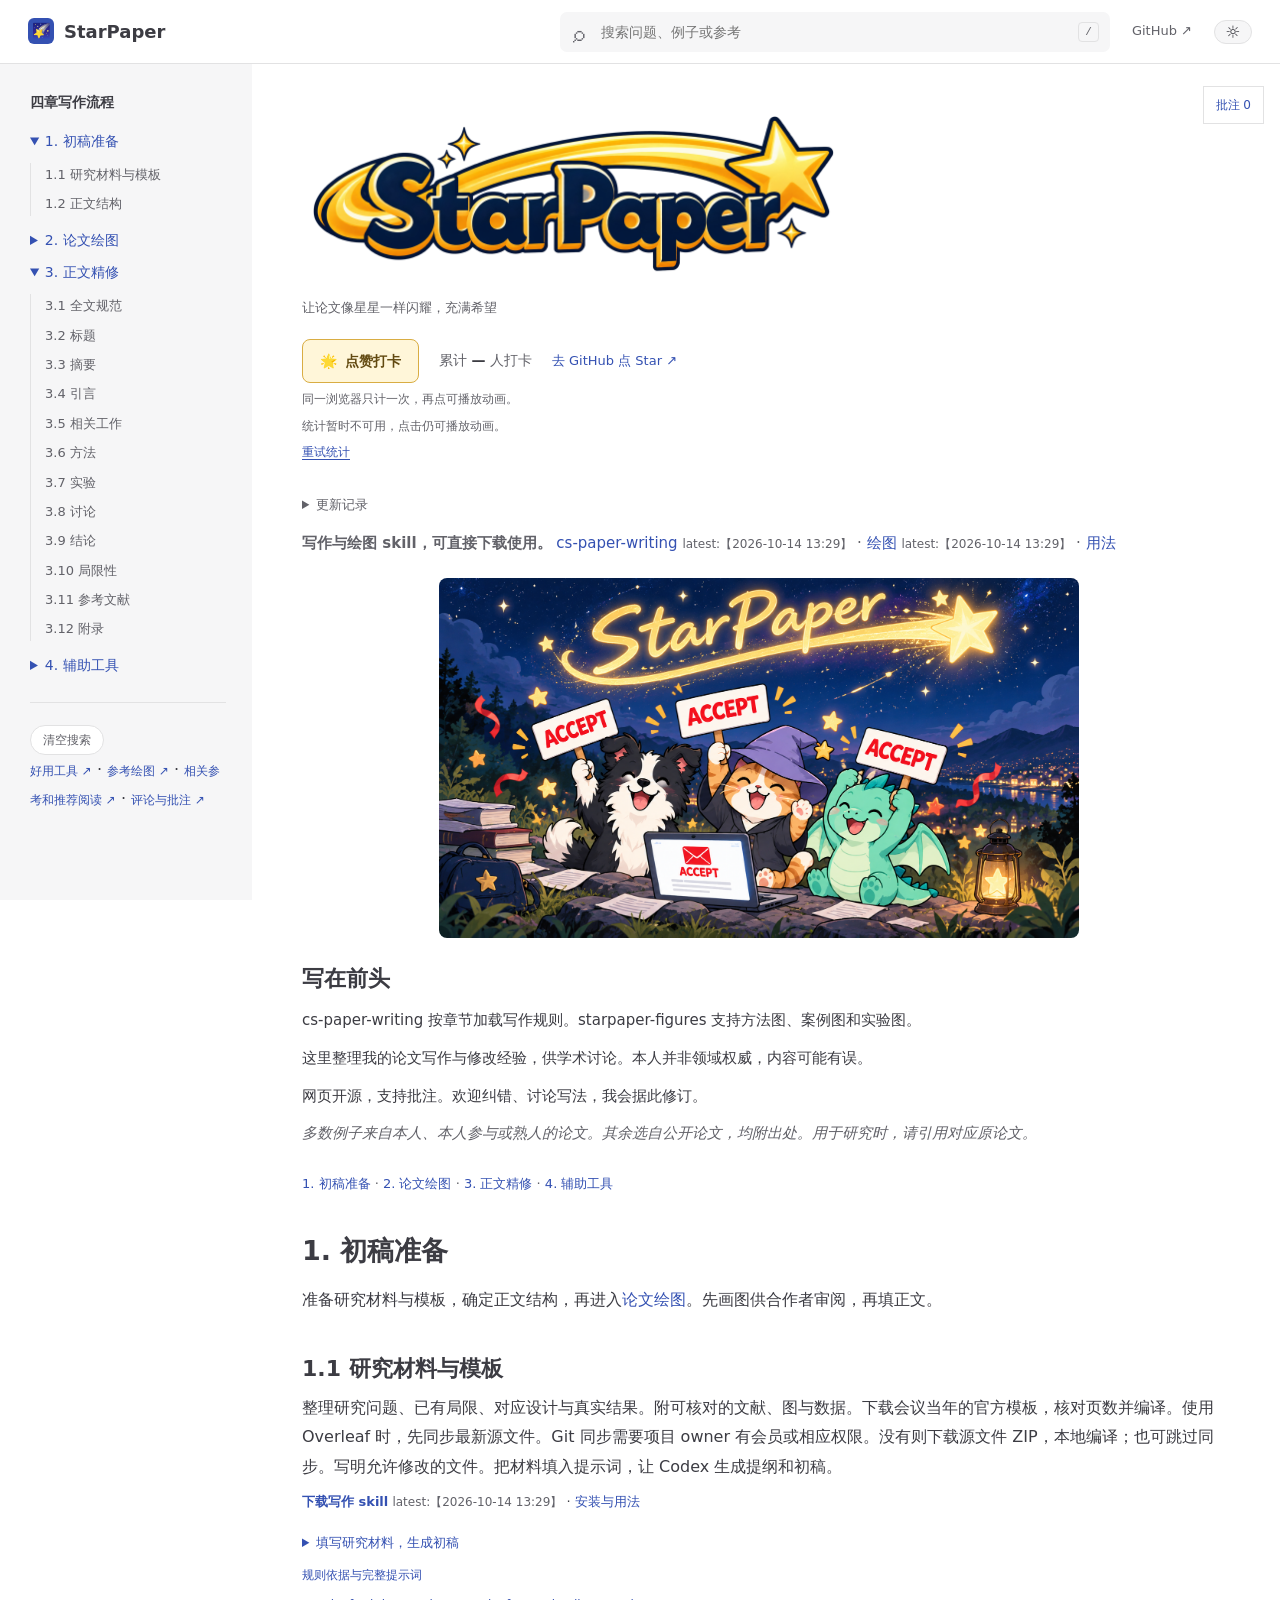
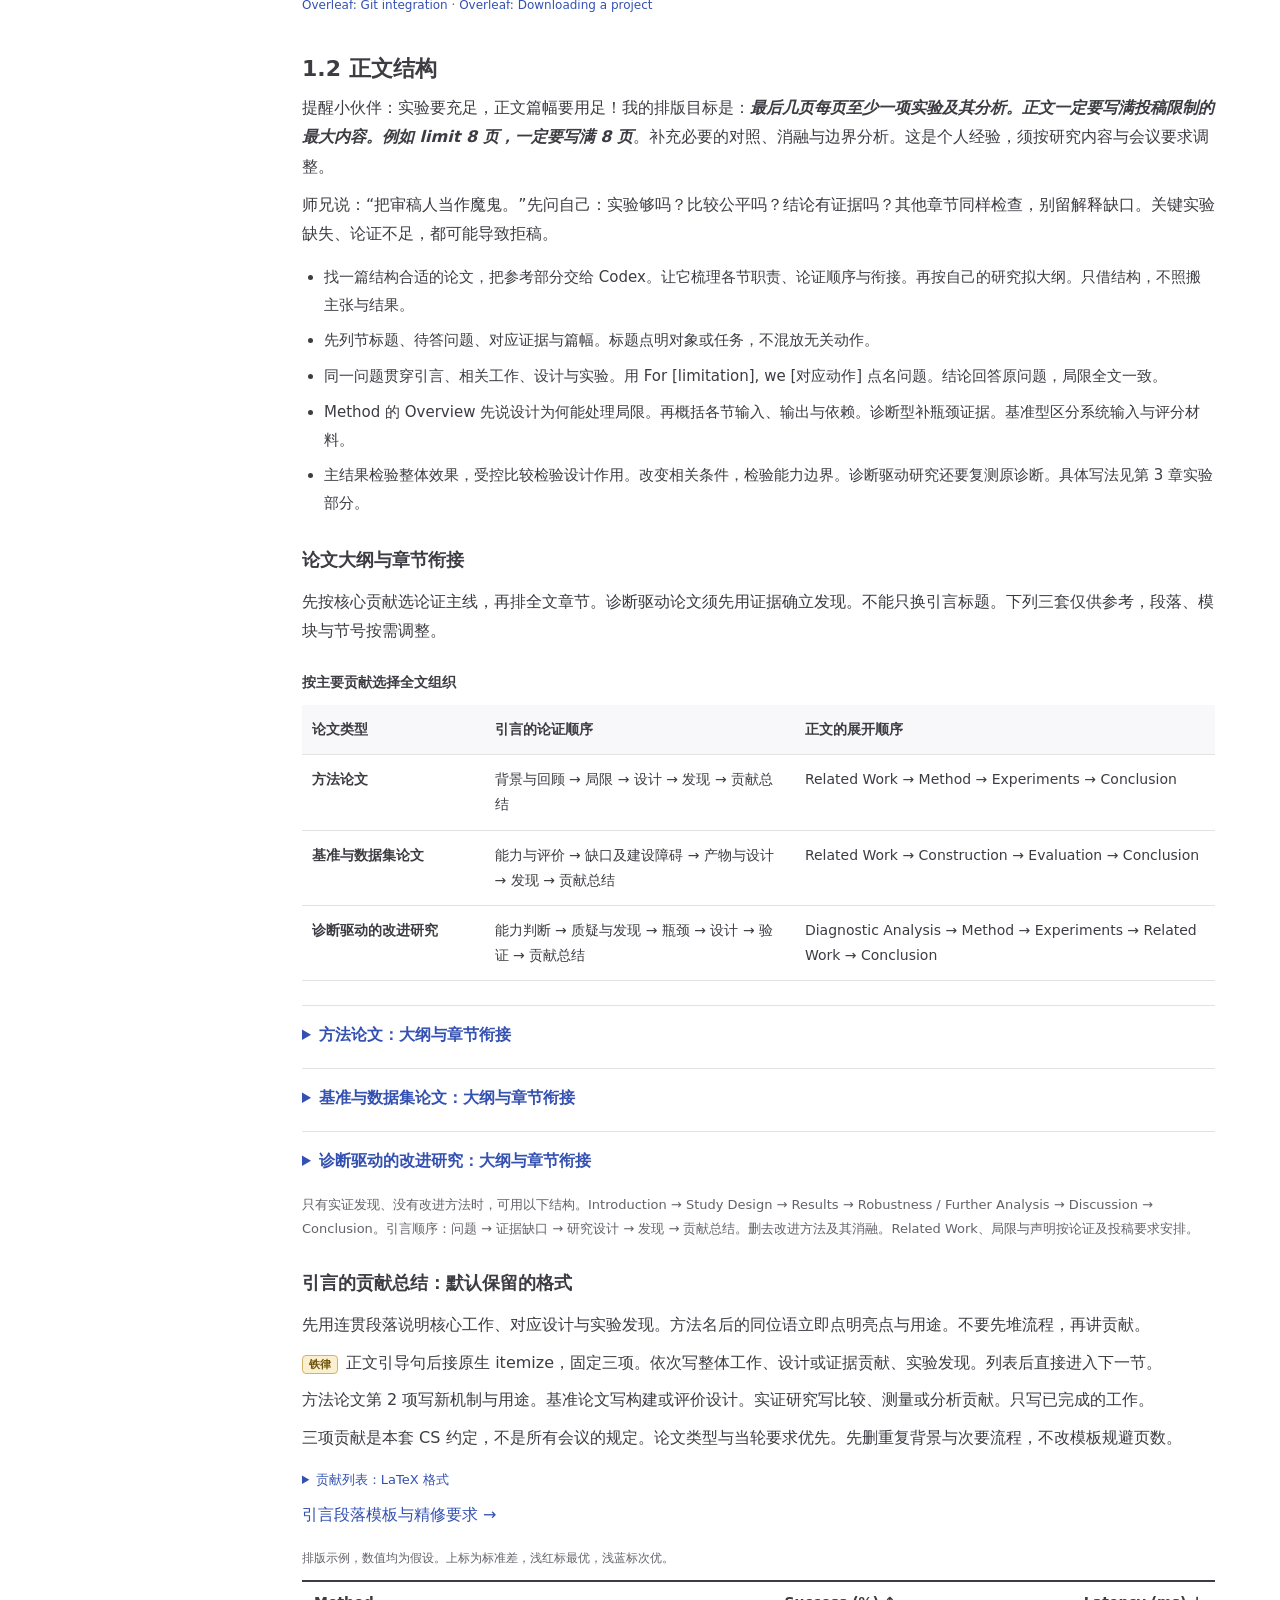
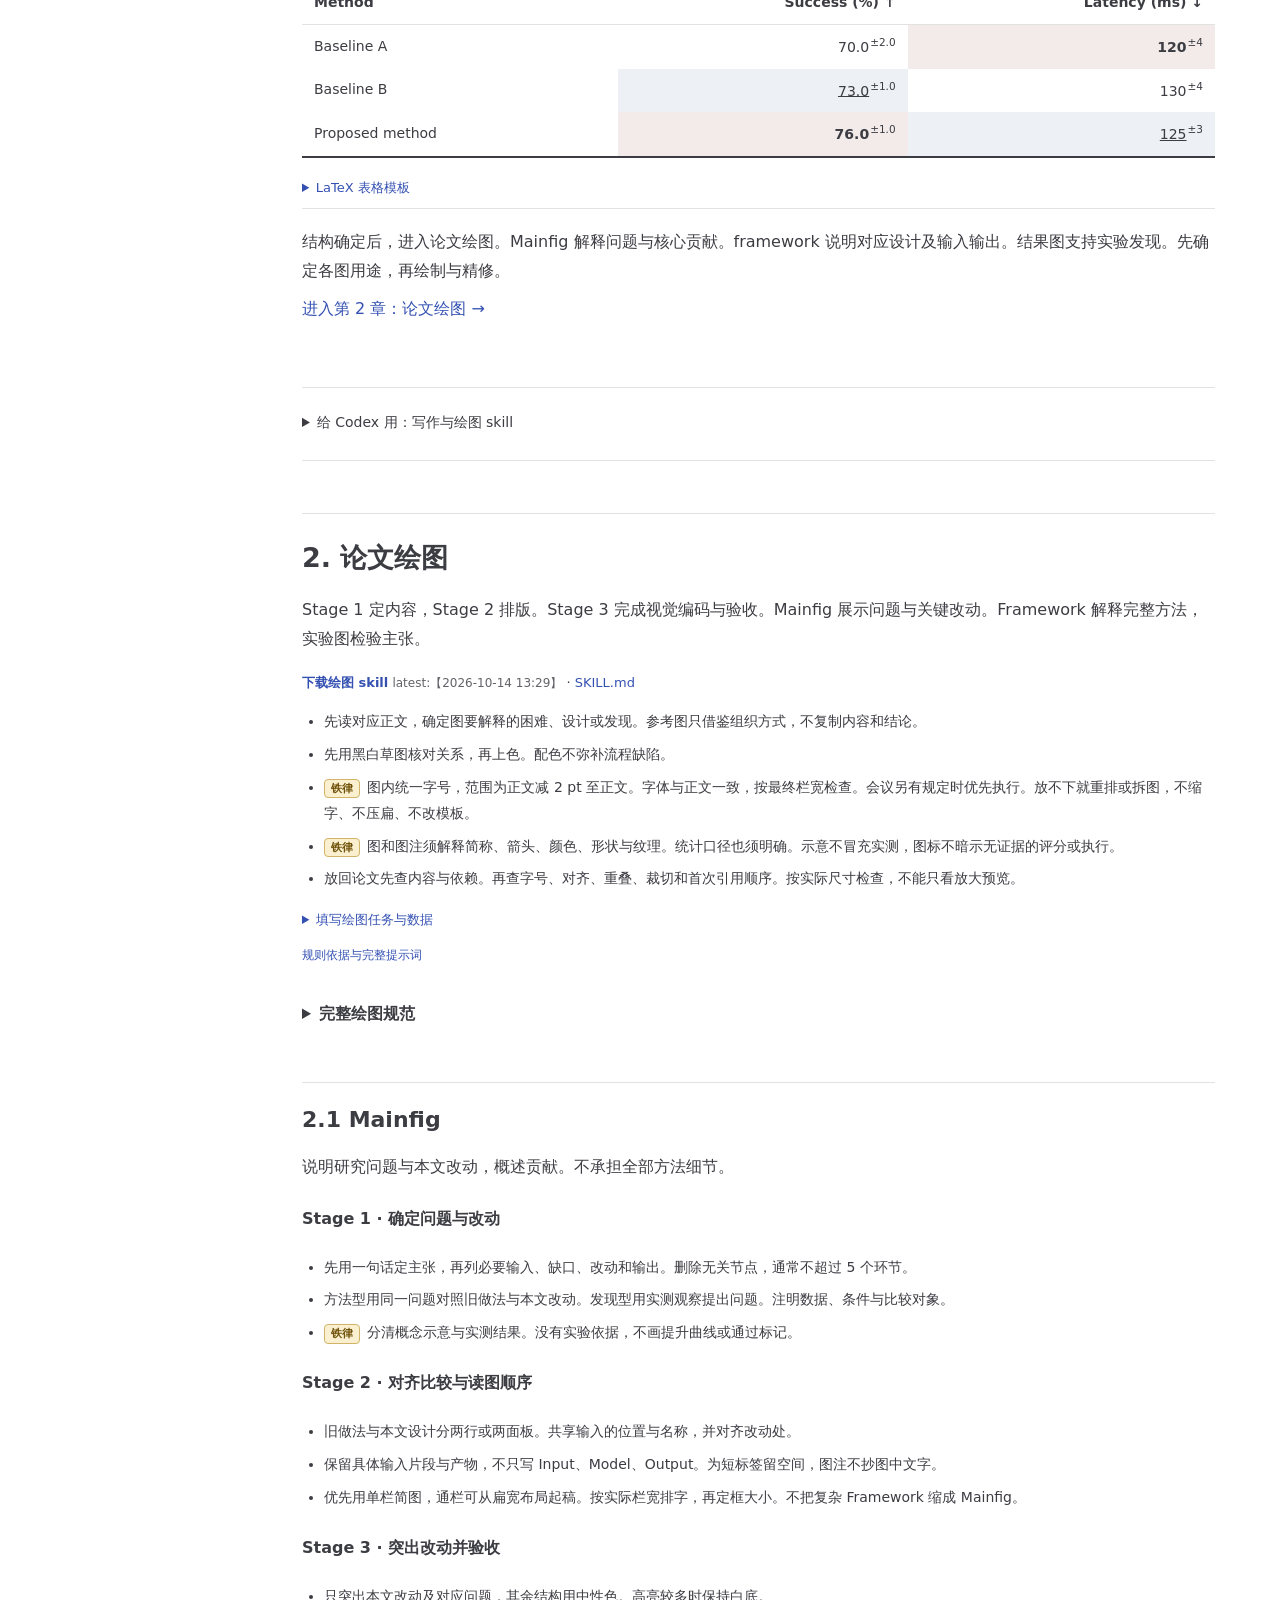
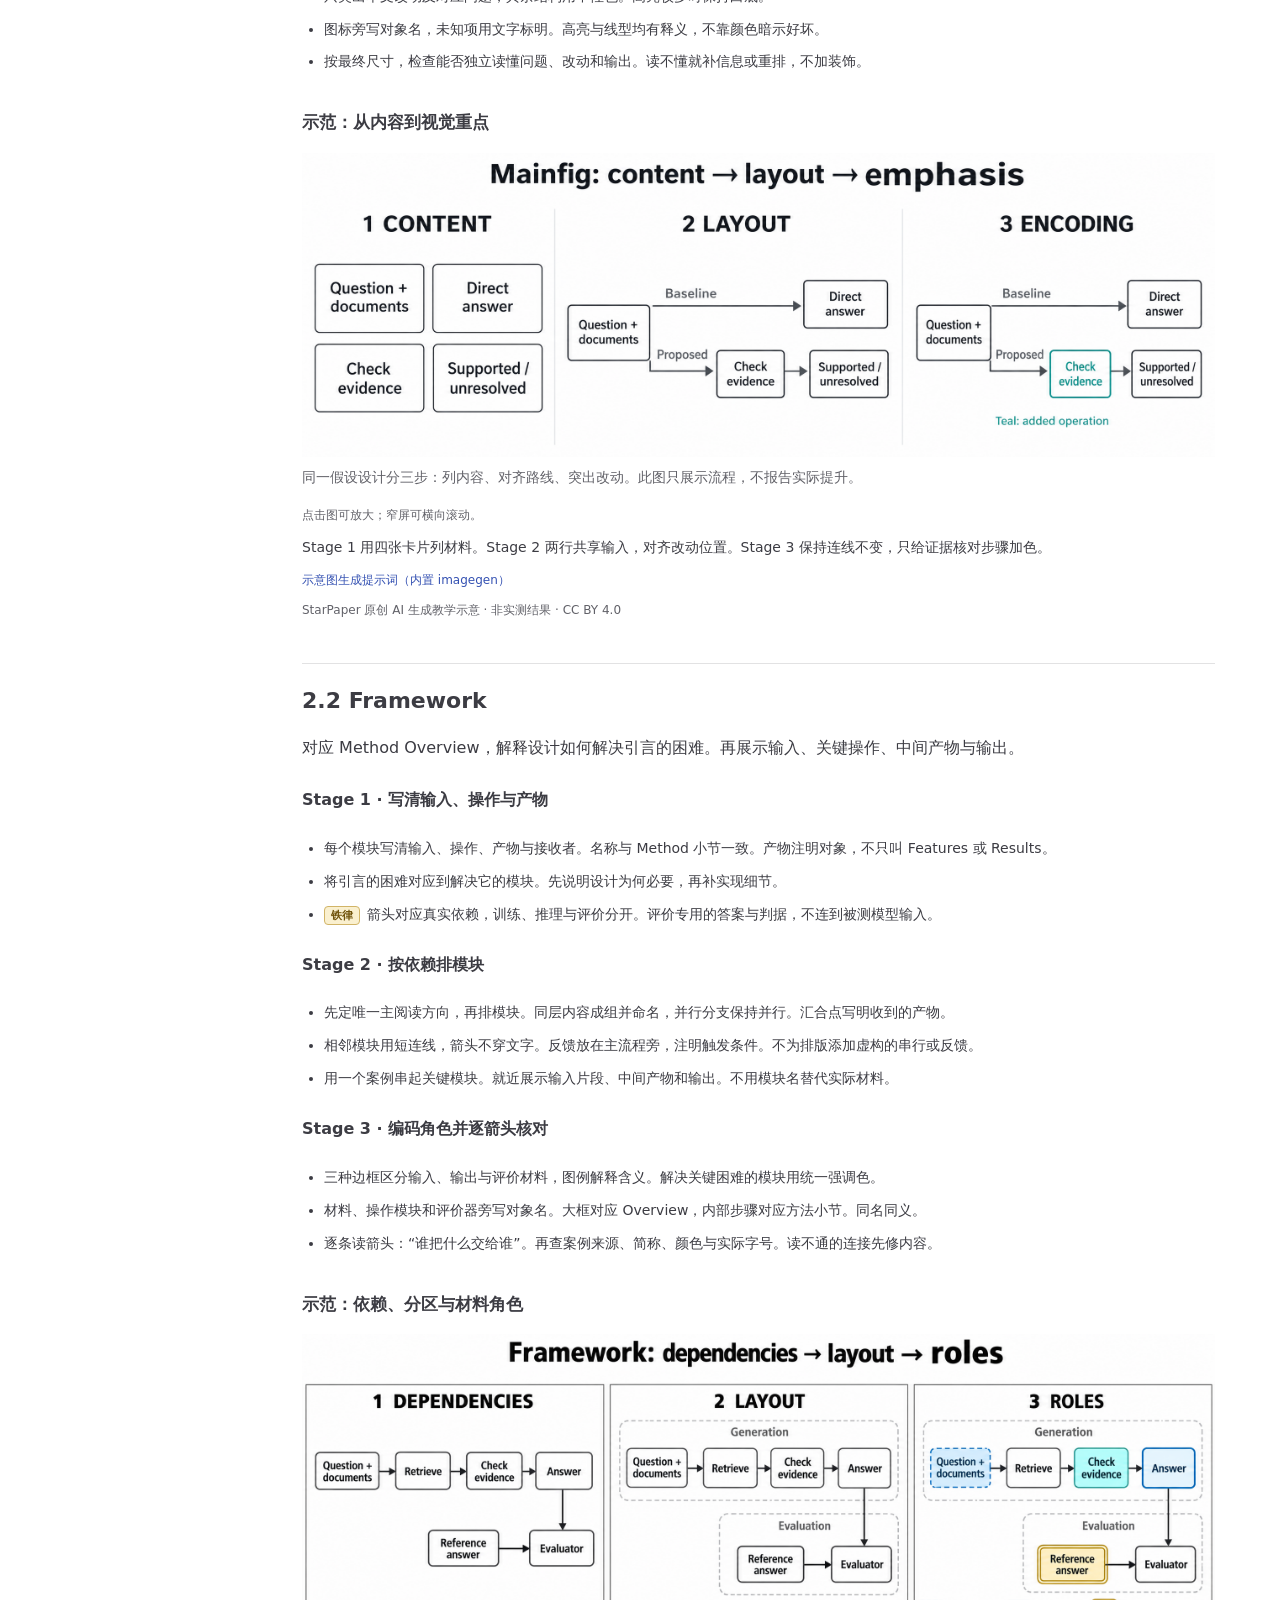
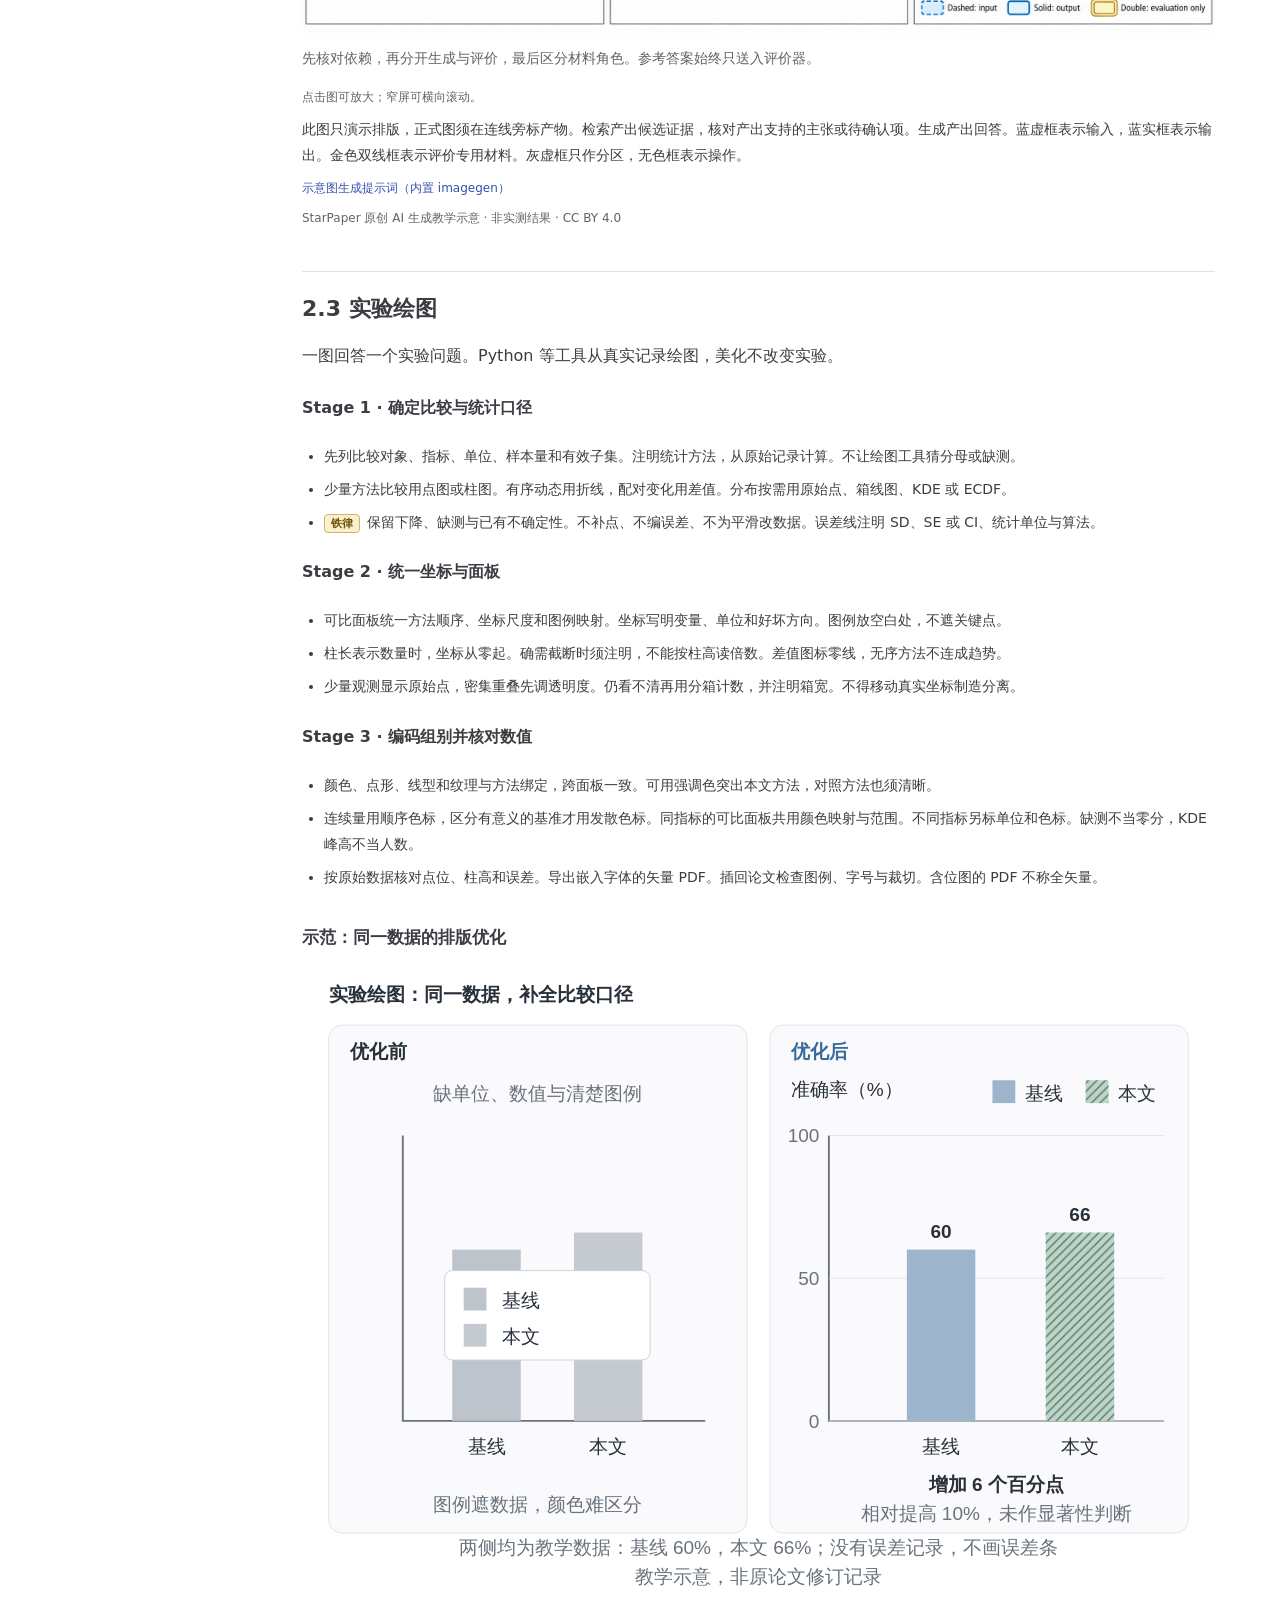
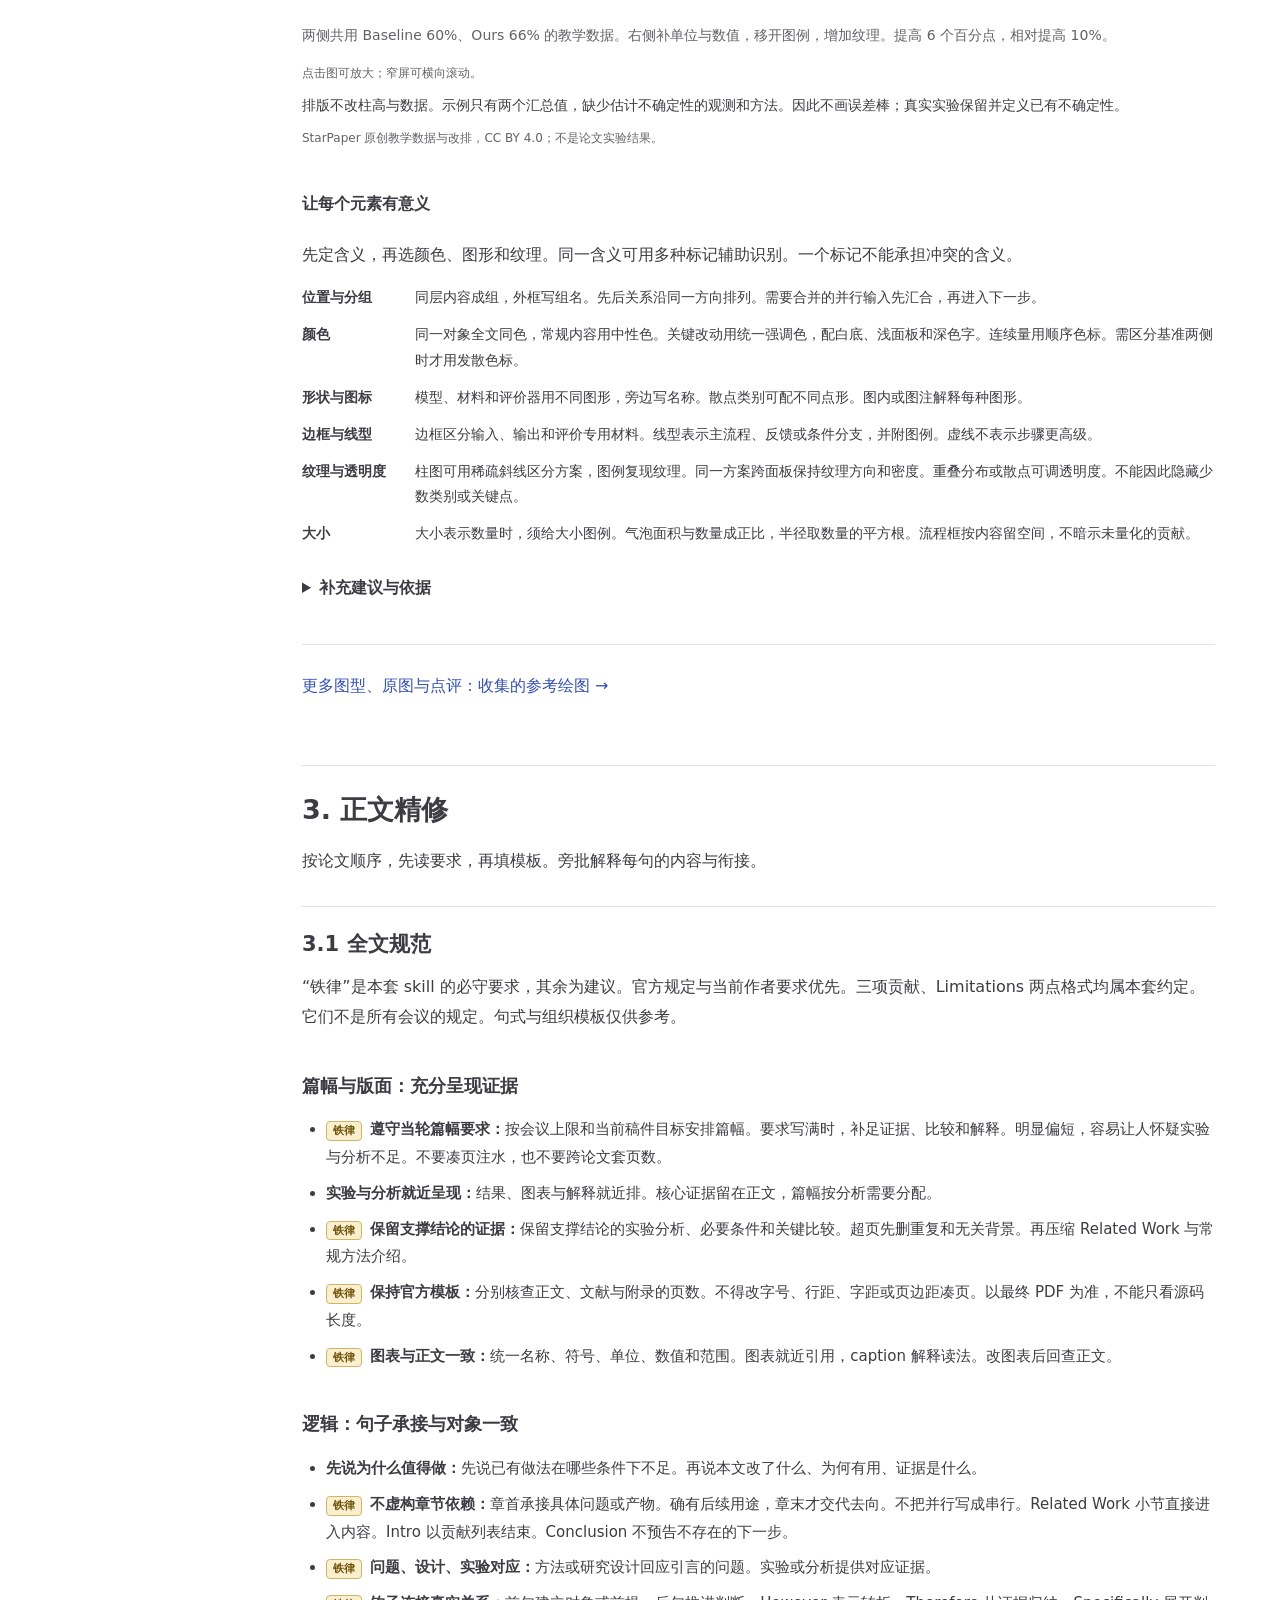
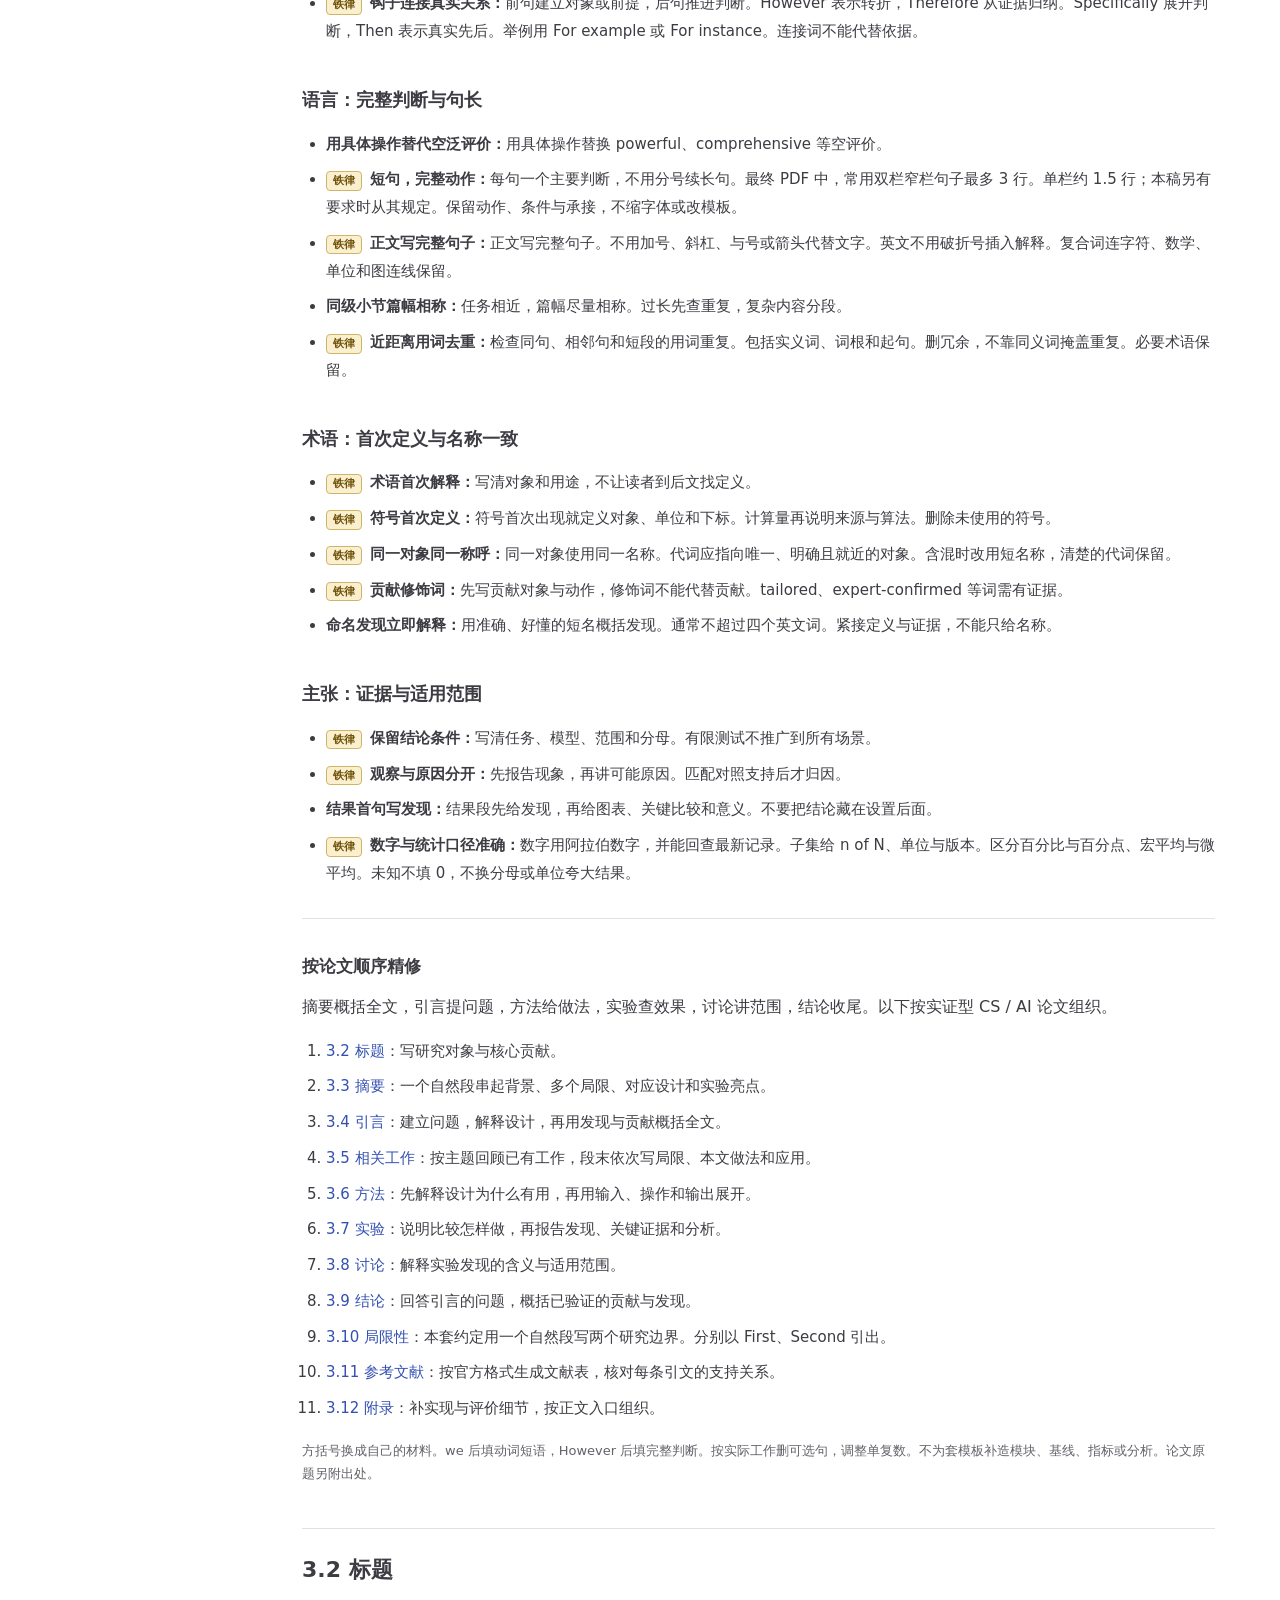
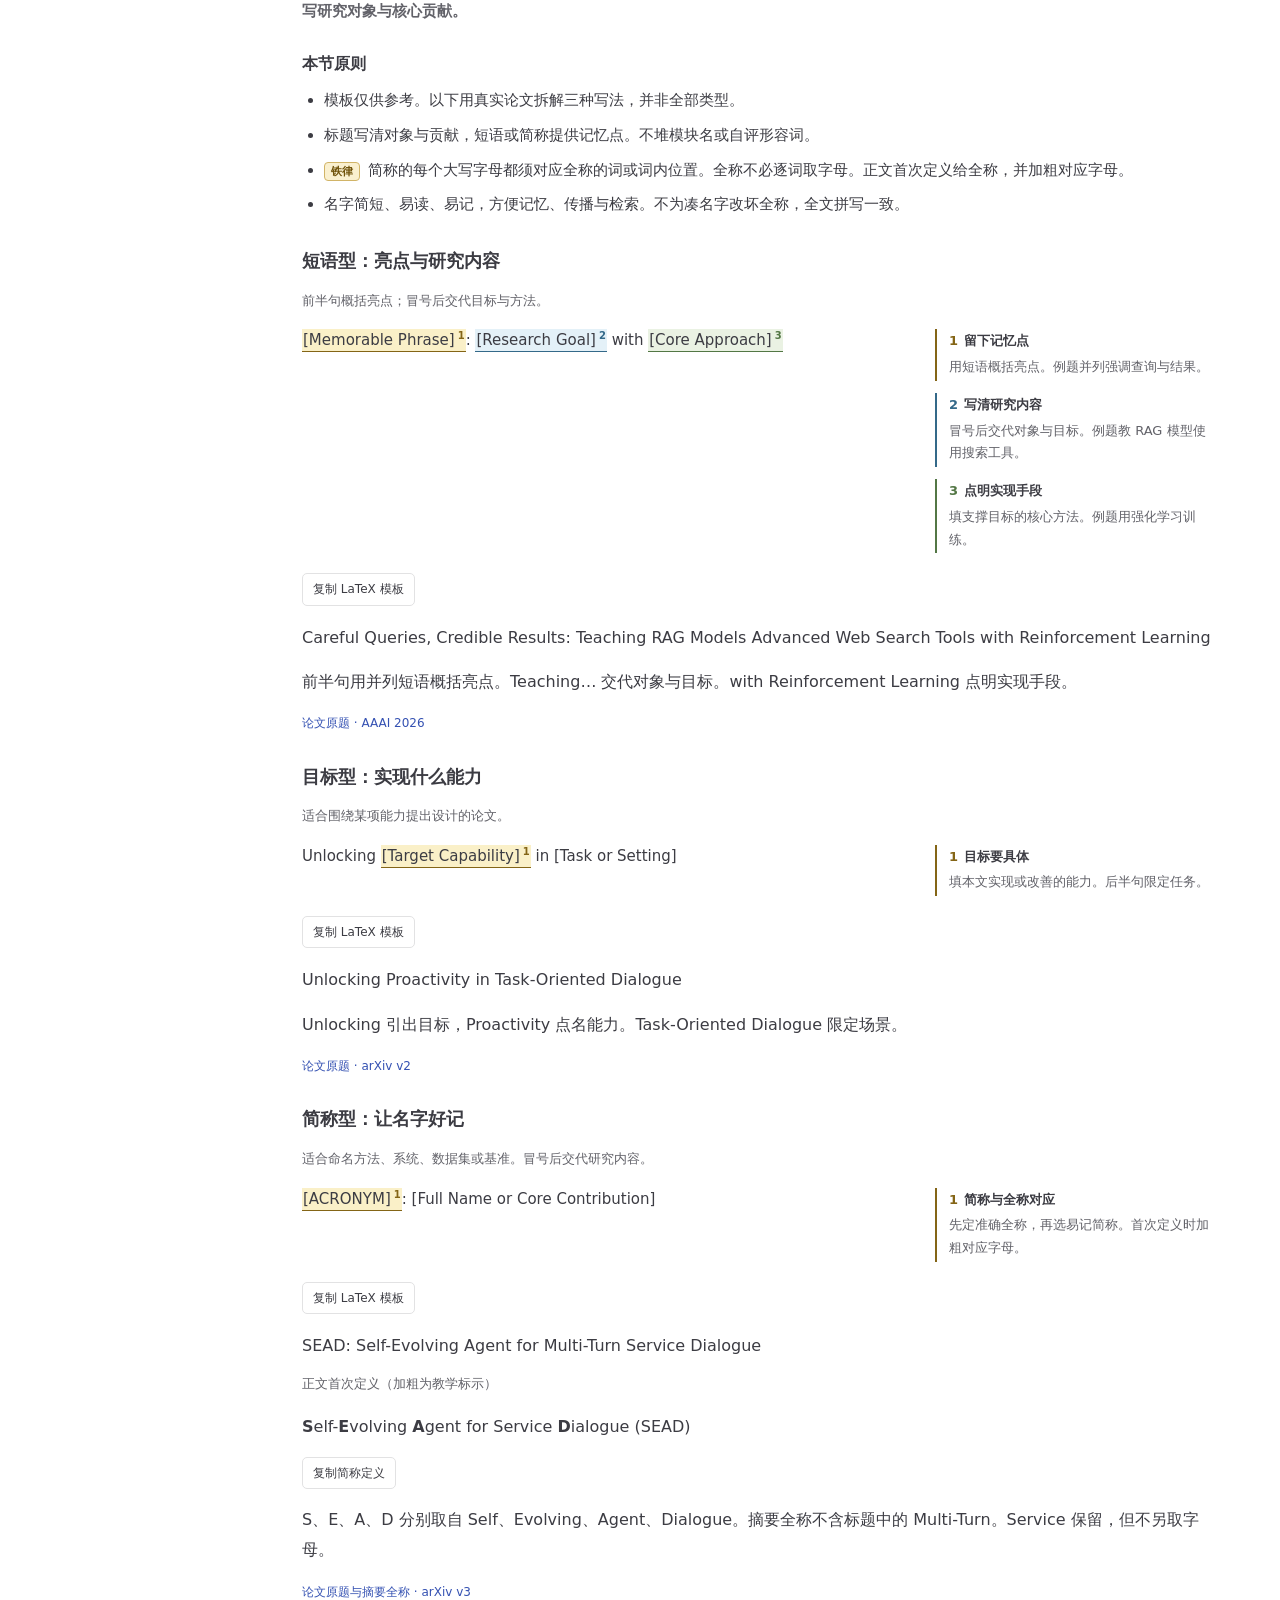
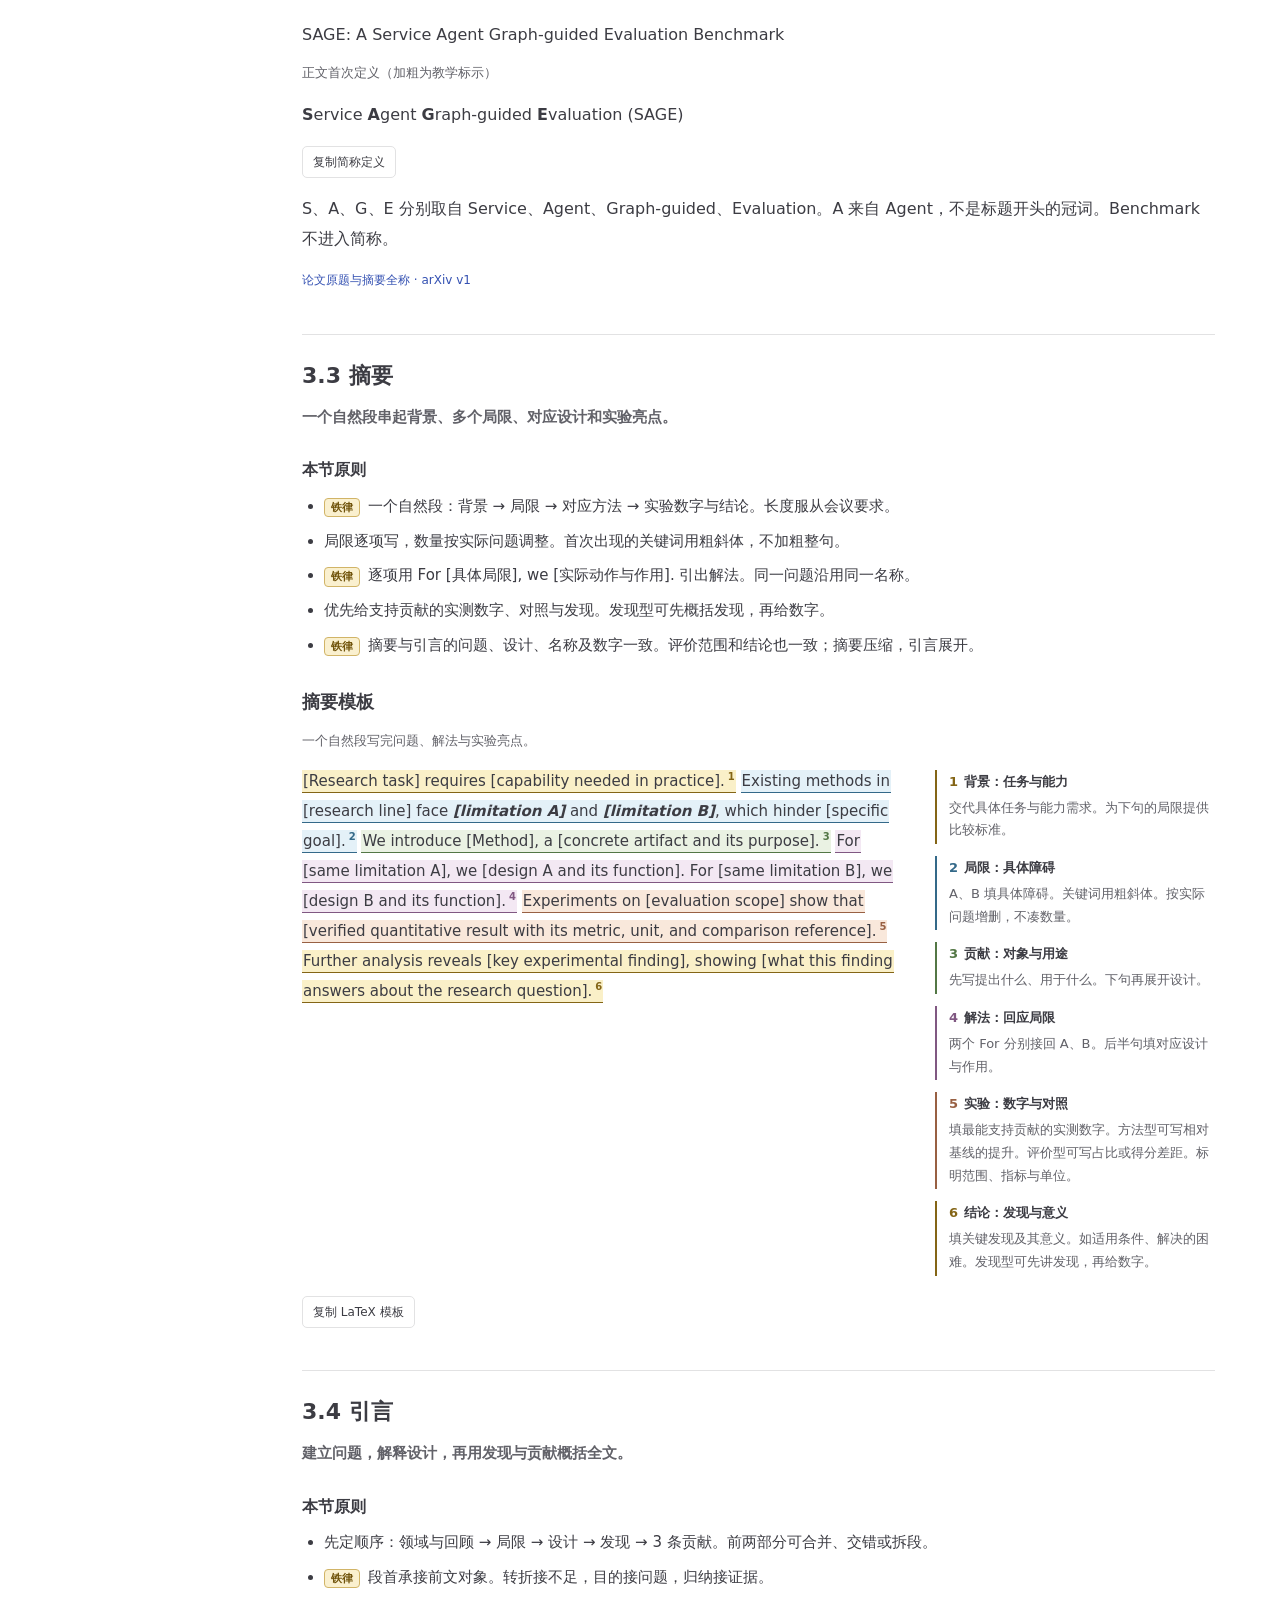
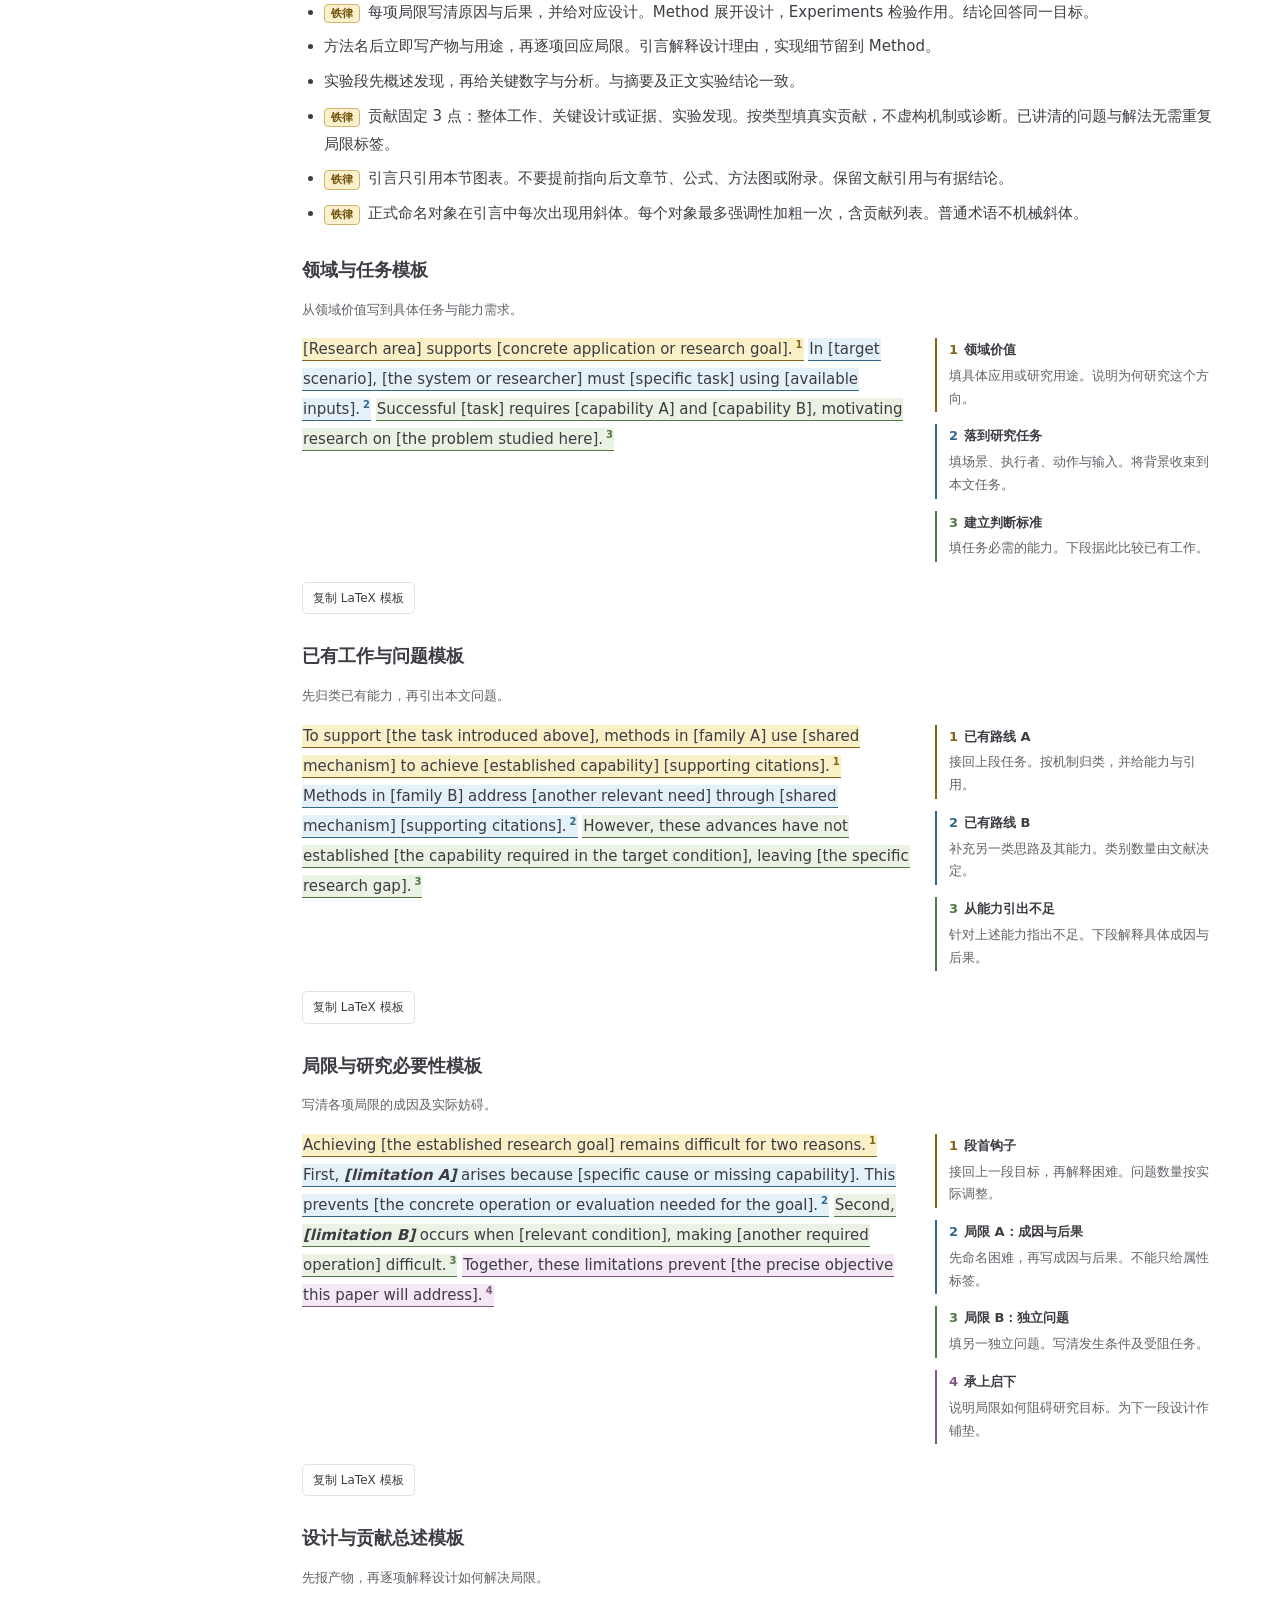
==== index.html @ d0df7499 "Shorten guide prose and synchronize public skills" ====
<!doctype html><html lang="zh-CN"><head><meta charset="utf-8"><meta name="viewport" content="width=device-width,initial-scale=1"><title>StarPaper | 论文写作与学术绘图 Skills for Codex</title><meta name="description" content="StarPaper: CS paper writing and academic figure drawing skills for Codex. 提供 cs-paper-writing 写作 skill 和 starpaper-figures 绘图 skill，附章节模板、段落批注、mainfig、framework 与 LaTeX 图表规范。"><meta name="robots" content="index,follow"><link rel="canonical" href="https://da1yuqin.github.io/StarPaper/"><meta property="og:type" content="website"><meta property="og:title" content="StarPaper | 论文写作与学术绘图 Skills for Codex"><meta property="og:description" content="StarPaper: CS paper writing and academic figure drawing skills for Codex. 提供 cs-paper-writing 写作 skill 和 starpaper-figures 绘图 skill，附章节模板、段落批注、mainfig、framework 与 LaTeX 图表规范。"><meta property="og:url" content="https://da1yuqin.github.io/StarPaper/"><meta property="og:image" content="https://da1yuqin.github.io/StarPaper/assets/starpaper-night-accept.png"><meta name="twitter:card" content="summary_large_image"><meta name="theme-color" content="#3451b2"><link rel="icon" type="image/svg+xml" href="assets/favicon.svg?v=starpaper"><link rel="stylesheet" href="assets/style.css?v=refine-templates-20261013"><script src="assets/app.js?v=refine-templates-20261013" defer></script><script src="assets/comments.js?v=annotation-align-20261013" defer></script></head><body><a class="skip" href="#main">跳到正文</a>
<header class="topbar"><button id="mobile-toggle" class="mobile-toggle js-only" aria-controls="sidebar" aria-expanded="false" aria-label="目录">☰</button><a class="brand" href="./"><span class="logo" aria-hidden="true">🌠</span>StarPaper</a><div class="search js-only"><span aria-hidden="true">⌕</span><input id="search" type="search" aria-label="搜索条目" placeholder="搜索问题、例子或参考"><kbd aria-hidden="true">/</kbd></div><a class="repo-link" href="https://github.com/Da1yuqin/StarPaper">GitHub ↗</a><button class="theme js-only" id="theme-toggle" aria-label="切换深色模式" aria-pressed="false">☼</button></header>
<aside class="sidebar js-only" id="sidebar" aria-label="目录"><h2>四章写作流程</h2><nav class="primary-nav" aria-label="主目录"><details class="nav-chapter" open><summary>1. 初稿准备</summary><nav class="subchapter-nav" aria-label="第一章两节"><a href="#draft-step-1">1.1 研究材料与模板</a><a href="#draft-step-3">1.2 正文结构</a></nav></details><details class="nav-chapter"><summary>2. 论文绘图</summary><nav class="subchapter-nav" aria-label="绘图章节目录"><a href="#figure-mainfig">2.1 Mainfig</a><a href="#figure-framework">2.2 Framework</a><a href="#figure-experiments">2.3 实验绘图</a></nav></details><details class="nav-chapter" open><summary>3. 正文精修</summary><nav class="subchapter-nav" aria-label="正文精修章节目录"><a href="#general-rules">3.1 全文规范</a><a href="#chapter-title">3.2 标题</a><a href="#chapter-abstract">3.3 摘要</a><a href="#chapter-intro">3.4 引言</a><a href="#chapter-related">3.5 相关工作</a><a href="#chapter-method">3.6 方法</a><a href="#chapter-experiments">3.7 实验</a><a href="#chapter-discussion">3.8 讨论</a><a href="#chapter-conclusion">3.9 结论</a><a href="#chapter-limitations">3.10 局限性</a><a href="#chapter-references">3.11 参考文献</a><a href="#chapter-appendix">3.12 附录</a></nav></details><details class="nav-chapter"><summary>4. 辅助工具</summary><nav class="subchapter-nav" aria-label="工具章节目录"><a href="#tools-reading">4.1 文献检索与阅读</a><a href="#tools-writing">4.2 写作与排版</a><a href="#tools-figures">4.3 论文绘图</a><a href="#tools-citations">4.4 引用核验</a><a href="#tools-code">4.5 代码阅读</a><a href="#tools-papers">4.6 论文发布与维护</a><a href="#tools-explore">4.7 其他资源</a><a href="#code-release-prompt">4.8 开源整理</a></nav></details></nav><div class="side-tools"><button class="reset" data-reset>清空搜索</button></div><a class="side-source" href="#tools">好用工具 ↗</a> · <a class="side-source" href="#figure-appendix">参考绘图 ↗</a> · <a class="side-source" href="#reading">相关参考和推荐阅读 ↗</a> · <a class="side-source" href="#footprints">评论与批注 ↗</a></aside>
<main id="main" class="main"><div class="doc"><div data-annotatable><section class="doc-head"><h1><img class="title-logo" src="assets/starpaper-logo.png" alt="StarPaper" width="2172" height="724" decoding="async"></h1><p class="site-subtitle">让论文像星星一样闪耀，充满希望</p><div class="page-checkin js-only" id="page-stats" data-annotation-exclude>
  <div class="page-checkin__row"><button class="page-checkin__button" id="page-like" type="button" aria-pressed="false" aria-describedby="page-checkin-hint"><span aria-hidden="true">🌟</span> <span data-like-label>点赞打卡</span></button><span class="page-checkin__total">累计 <strong id="page-like-count">—</strong> 人打卡</span><a class="page-checkin__star" href="https://github.com/Da1yuqin/StarPaper" target="_blank" rel="noopener noreferrer" title="打开 GitHub 后点击仓库的 Star">去 GitHub 点 Star ↗</a></div>
  <p class="page-checkin__hint" id="page-checkin-hint">同一浏览器只计一次，再点可播放动画。</p>
  <p class="page-stats__status" id="page-stats-status" role="status" aria-live="polite"></p><button class="page-stats__retry" id="page-stats-retry" type="button" hidden>重试统计</button>
</div><details class="update-log" id="update-log"><summary>更新记录</summary><div class="update-log-scroll" role="region" aria-label="历史更新记录，可滚动查看" tabindex="0"><ol><li><time datetime="2026-10-14T13:29:50+08:00">2026-10-14 13:29</time> · <strong>全文语言精简</strong> · skill 更新<ul><li>删重复，拆长句，压缩旁批。</li><li>提示词与公开 skill 同步精简，章节划分不变。</li></ul></li><li><time datetime="2026-10-14T13:02:55+08:00">2026-10-14 13:02</time> · <strong>正文结构：实验与篇幅提醒</strong><ul><li>补充实验充分性、正文篇幅与投稿前自查的作者经验。</li></ul></li><li><time datetime="2026-10-14T12:59:05+08:00">2026-10-14 12:59</time> · <strong>标题示范以真实论文为准</strong> · skill 更新<ul><li>加入 Careful Queries, Credible Results，拆解记忆点、研究目标与实现手段。</li><li>删除缺少真实论文示范的设计型、问句型和发现型模板；保留模板仅供参考，同步公开写作 skill。</li></ul></li><li><time datetime="2026-10-14T12:48:38+08:00">2026-10-14 12:48</time> · <strong>标题模板与简称命名</strong> · skill 更新<ul><li>标题补充设计型、问句型、发现型、目标型与简称型，注明模板仅供参考。</li><li>用 Unlocking Proactivity、SEAD 和 SAGE 说明标题结构、简称来源与正文加粗方式；同步公开写作 skill。</li></ul></li><li><time datetime="2026-10-13T21:46+08:00">2026-10-13 21:46</time> · <strong>正文精修全文检查</strong> · skill 更新<ul><li>按论文类型区分引言贡献，修正占位句法与全文对应图。</li><li>补全方法输入输出交接，统一消融设置、统计说明与 LaTeX 引用。</li><li>参考文献分为正文引文与 BibTeX 两块；合并重复规则，区分铁律与排版建议。</li><li>公开写作 skill 同步正文模板和各类引言模板。</li></ul></li><li><time datetime="2026-10-13T21:17:54+08:00">2026-10-13 21:17</time> · <strong>正文精修改为顺序填空模板</strong> · skill 更新<ul><li>按论文顺序集中展示各节职责、逻辑要求与填空模板；旁批解释句子位置，不再讲某篇论文的改词记录。</li><li>摘要支持多个局限并用粗斜体强调关键词，结尾放关键实验数字和结论。</li><li>方法、指标、消融、案例分析及文末章节统一为通用模板；网页与按章节拆分的写作 skill 同步。</li></ul></li><li><time datetime="2026-10-13T16:01:12+08:00">2026-10-13 16:01</time> · <strong>绘图流程与实验写作模板</strong><ul><li>Mainfig、Framework 与实验图按内容、排版、编码三个阶段展开，加入连续示意与元素语义说明。</li><li>Metrics 改为编号的紧凑自然段；消融按模块配对 Setting 与 Results，补充结果表模板。</li><li>新增 Case Study 模板与选例、图中注解要求；增加悬浮回到顶部按钮。</li><li>公开写作下载包同步新增实验模板，latest 标注本次时间；本地私有 skill 未改动。</li></ul></li><li><time datetime="2026-10-13T14:12:16+08:00">2026-10-13 14:12</time> · <strong>批注与原文对齐</strong><ul><li>批注卡片跟随对应正文滚动，上、下方显示其余批注数量，点击可跳转。</li><li>相邻批注错开，点选原文后优先对齐；回复框随卡片显示并保留输入。</li><li>手机使用底部批注面板，保留正文可见区域。</li></ul></li><li><time datetime="2026-10-13T12:25:32+08:00">2026-10-13 12:25</time> · <strong>新增评论与批注点赞</strong><ul><li>评论、回复与批注支持点赞；同一浏览器对每条留言只计一次。</li><li>去掉私密评论选项，新评论与批注统一公开；历史私密留言不公开。</li><li>副标题更新为“让论文像星星一样闪耀，充满希望”。</li><li>打卡旁增加 GitHub Star 入口，由读者在仓库主动点击。</li></ul></li><li><time datetime="2026-10-13T12:00:47+08:00">2026-10-13 12:00</time> · <strong>补充统计图读法与写作模板</strong><ul><li>补充小样本、散点遮挡、连续色标、气泡面积与误差线的五组教学图。</li><li>Method Overview 模板前置显示，Intro 方法介绍段增加固定开头句。</li><li>来源集中到文末“相关参考和推荐阅读”，同步写作与绘图下载包。</li></ul></li><li><time datetime="2026-10-13T11:13:04+08:00">2026-10-13 11:13</time> · <strong>新增开头点赞打卡</strong><ul><li>页面开头显示累计打卡人数；同一浏览器只计一次，重复点击播放 ACCEPT 与星星动画。</li><li>保留已有点赞累计与浏览统计，适配手机、深色模式及减少动画设置。</li></ul></li><li><time datetime="2026-10-13T00:38:00+08:00">2026-10-13 00:38</time> · <strong>更名 StarPaper，更新写作 skill</strong> · skill 更新<ul><li>统一教程、博客、仓库与网址名称；新增流星标题图与夜空 ACCEPT 主图。</li><li>写作包新增独立 cs-limitations，按九个章节模块加载；补齐单段两点模板与 Metrics 格式。</li><li>区分讨论与局限性，核对贡献格式、篇幅要求和全文范围的一致性。</li></ul></li><li><time datetime="2026-10-12T16:31:00+08:00">2026-10-12 16:31</time> · <strong>补全历史更新记录</strong><ul><li>补回首次发布以来的主要更新，按时间倒序显示；无序号，下拉栏可滚动查看。</li></ul></li><li><time datetime="2026-10-12T16:08:00+08:00">2026-10-12 16:08</time> · <strong>精简论文绘图章节</strong><ul><li>正文改为 Mainfig、Framework 与实验绘图三节，每节两个模板例子。</li><li>融入绘图笔记、标出铁律，增加同一内容或数据的优化前后教学对照。</li><li>其余 18 张图移至文末“收集的参考绘图”，保留出处、许可与点评。</li></ul></li><li><time datetime="2026-10-12T15:50:00+08:00">2026-10-12 15:50</time> · <strong>更新评论与批注入口</strong><ul><li>评论、批注和页脚统计使用同一可用服务入口，保留已有评论与公开／私密设置。</li></ul></li><li><time datetime="2026-10-12T15:36:00+08:00">2026-10-12 15:36</time> · <strong>新增点赞与浏览统计</strong><ul><li>页脚显示共享点赞数与浏览次数，点赞可取消；重复请求去重，统计从启用后累计。</li></ul></li><li><time datetime="2026-10-12T14:58:00+08:00">2026-10-12 14:58</time> · <strong>补全写作与绘图 skill 介绍</strong><ul><li>网页和 README 写明技能名称、用途、源码与下载入口；补充中英文搜索摘要和仓库主题标签。</li></ul></li><li><time datetime="2026-10-12T14:44:00+08:00">2026-10-12 14:44</time> · <strong>同步写作与绘图 skill</strong> · skill 更新<ul><li>补齐数字与文献版本口径、Related Work 的应用字段。</li><li>更新实验章首模板、有效评估范围、判分可靠性与章节承接。</li><li>补齐图注、脚注和移图规范；下载链接标出 latest，新增折叠更新记录。</li></ul></li><li><time datetime="2026-10-12T12:54:54+08:00">2026-10-12 12:54</time> · <strong>更名 BeautyPaper</strong><ul><li>更新西施犬展示论文、三位评委举起 ACCEPT 的主图，并同步博客封面。</li></ul></li><li><time datetime="2026-10-12T12:23:05+08:00">2026-10-12 12:23</time> · <strong>写作 skill 按章节拆分</strong> · skill 更新<ul><li>拆为入口、共享规则和六个章节；同步钩子、引言结构、贡献格式与 Related Work 收尾。</li></ul></li><li><time datetime="2026-10-11T19:16:17+08:00">2026-10-11 19:16</time> · <strong>区分铁律与建议</strong> · skill 更新<ul><li>只给必须遵守的要求标注铁律，调整正文与 skill 的规则措辞。</li></ul></li><li><time datetime="2026-10-11T17:27:24+08:00">2026-10-11 17:27</time> · <strong>补齐精修要求</strong> · skill 更新<ul><li>完善篇幅分配、各章节规范与提交前检查，同步写作 skill。</li></ul></li><li><time datetime="2026-10-11T15:48:49+08:00">2026-10-11 15:48</time> · <strong>增加全文组织模板</strong><ul><li>提供方法论文、基准与数据集论文、诊断驱动研究的章节结构与衔接方式。</li></ul></li><li><time datetime="2026-10-11T14:14:39+08:00">2026-10-11 14:14</time> · <strong>补全章节对应关系</strong><ul><li>用图展示引言如何连接方法、实验、结论和局限，补充论文大纲。</li></ul></li><li><time datetime="2026-10-11T13:52:12+08:00">2026-10-11 13:52</time> · <strong>集中段落批注示范</strong><ul><li>精修部分改为章节原则与完整段落批注，收拢零散中英例子。</li></ul></li><li><time datetime="2026-10-11T01:40:00+08:00">2026-10-11 01:40</time> · <strong>分开写作与绘图技能</strong> · skill 更新<ul><li>提供独立下载入口，更新主页主图，增加单栏 Mainfig 参考。</li></ul></li><li><time datetime="2026-10-10T17:53:51+08:00">2026-10-10 17:53</time> · <strong>精简教程语言</strong> · skill 更新<ul><li>删去重复解释和口号，统一为简洁、直接的表达，同步下载 skill。</li></ul></li><li><time datetime="2026-10-10T16:40:11+08:00">2026-10-10 16:40</time> · <strong>补入章节目的与写作笔记</strong><ul><li>说明各章如何支撑贡献，完善正文与绘图的对应指导。</li></ul></li><li><time datetime="2026-10-10T16:09:05+08:00">2026-10-10 16:09</time> · <strong>发布独立绘图 skill</strong><ul><li>增加下载与使用入口，整理绘图规范、常见错误及对应图例。</li></ul></li><li><time datetime="2026-10-10T15:45:24+08:00">2026-10-10 15:45</time> · <strong>说明 Overleaf 同步条件</strong><ul><li>补充项目 owner 的会员要求，以及本地编译和跳过同步的替代方式。</li></ul></li><li><time datetime="2026-10-10T15:06:27+08:00">2026-10-10 15:06</time> · <strong>完善草稿流程</strong><ul><li>补充材料填写、图表准备、章节组织和正文审核，并提供图表模板。</li></ul></li><li><time datetime="2026-10-10T11:03:54+08:00">2026-10-10 11:03</time> · <strong>支持正文批注</strong><ul><li>增加选文批注、公开回复侧栏与评论入口。</li></ul></li><li><time datetime="2026-10-08T18:51:59+08:00">2026-10-08 18:51</time> · <strong>补齐章节规范与图例</strong> · skill 更新<ul><li>整理全文要求、各章模板与逐图点评，并同步写作 skill。</li></ul></li><li><time datetime="2026-10-08T16:52:25+08:00">2026-10-08 16:52</time> · <strong>按写作流程重组教程</strong><ul><li>分为草稿、绘图、精修和辅助工具四部分。</li></ul></li><li><time datetime="2026-10-08T12:40:50+08:00">2026-10-08 12:40</time> · <strong>增加快速起草入口</strong><ul><li>提供可填写的 Codex 提示词，按论文顺序整理正文指导。</li></ul></li><li><time datetime="2026-10-07T16:09:49+08:00">2026-10-07 16:09</time> · <strong>扩充论文示例来源</strong><ul><li>加入多个研究方向的论文例子，完善来源说明。</li></ul></li><li><time datetime="2026-10-07T15:30:49+08:00">2026-10-07 15:30</time> · <strong>发布写作 skill 与铁律</strong><ul><li>增加 skill 下载、安装说明及写作规则。</li></ul></li><li><time datetime="2026-10-07T15:01:17+08:00">2026-10-07 15:01</time> · <strong>整理研究工具</strong><ul><li>按用途收录文献、绘图、翻译与代码阅读工具，附使用说明。</li></ul></li><li><time datetime="2026-10-07T14:41:01+08:00">2026-10-07 14:41</time> · <strong>补全论文示例与来源标注</strong><ul><li>为写作条目补充中英示例，标明出处与许可。</li></ul></li><li><time datetime="2026-10-07T13:32:02+08:00">2026-10-07 13:32</time> · <strong>首次公开 PaperBank</strong><ul><li>发布写作教程、示例、参考来源与转载使用条款。</li></ul></li></ol></div></details><p class="skill-links"><strong>写作与绘图 skill，可直接下载使用。</strong> <a href="assets/cs-paper-writing-skill.zip" download>cs-paper-writing</a> <small class="skill-latest">latest:【2026-10-14 13:29】</small> · <a href="assets/starpaper-figures-skill.zip" download>绘图</a> <small class="skill-latest">latest:【2026-10-14 13:29】</small> · <a href="#writing-skill">用法</a></p><figure class="accept-banner"><img src="assets/starpaper-night-accept.png" alt="流星划过夜空。边牧、魔法橘猫和龙举起红色 ACCEPT，庆祝论文接收。" width="1672" height="941" fetchpriority="high"></figure><section class="preface" id="preface"><h2>写在前头</h2><p>cs-paper-writing 按章节加载写作规则。starpaper-figures 支持方法图、案例图和实验图。</p><p>这里整理我的论文写作与修改经验，供学术讨论。本人并非领域权威，内容可能有误。</p><p>网页开源，支持批注。欢迎纠错、讨论写法，我会据此修订。</p><p class="preface-aside"><em>多数例子来自本人、本人参与或熟人的论文。其余选自公开论文，均附出处。用于研究时，请引用对应原论文。</em></p></section><p class="doc-links"><a href="#quick-start">1. 初稿准备</a> · <a href="#figures">2. 论文绘图</a> · <a href="#refine">3. 正文精修</a> · <a href="#tools">4. 辅助工具</a></p></section>
<section class="quick-start major-chapter" id="quick-start"><h2>1. 初稿准备</h2><p>准备研究材料与模板，确定正文结构，再进入<a href="#figure-mainfig">论文绘图</a>。先画图供合作者审阅，再填正文。</p><section class="draft-step" id="draft-step-1"><h3>1.1 研究材料与模板</h3><p>整理研究问题、已有局限、对应设计与真实结果。附可核对的文献、图与数据。下载会议当年的官方模板，核对页数并编译。使用 Overleaf 时，先同步最新源文件。Git 同步需要项目 owner 有会员或相应权限。没有则下载源文件 ZIP，本地编译；也可跳过同步。写明允许修改的文件。把材料填入提示词，让 Codex 生成提纲和初稿。</p><p class="skill-links"><a href="assets/cs-paper-writing-skill.zip" download>下载写作 skill</a> <small class="skill-latest">latest:【2026-10-14 13:29】</small> · <a href="#writing-skill">安装与用法</a></p><details class="prompt" data-prompt-ref="draft" data-prompt-lang="zh"><summary>填写研究材料，生成初稿</summary><pre lang="zh-CN">读取 cs-paper-writing/SKILL.md。
先读共享规则，再加载当前章节。
核对会议及 track 的 AI 规定与材料权限。
遵守当前授权范围，按要求披露 AI 使用。
未经许可，不外传未公开稿件、review、个人数据或密钥。
会议、官方模板、正文页数与附录规定：【】
研究问题与已有不足：【】；真实设计与依据：【】
实验材料、指标、对照与实测结果：【】
参考论文及借鉴部分：【】；允许修改：【】

1. 核对模板并编译。
   保留最新源、原始结果与合作者修改。
2. 梳理参考论文的章节职责、顺序和输入输出。
   据此拟定大纲，只借鉴组织，不复制措辞或主张。
3. 先完成关键图，对应问题、设计与证据。
   读取 cs-visuals，精修图形时另读绘图 skill。
4. 列出各节标题、任务、证据和篇幅。
   Method Overview 承接困难，串起输入输出。
   各模块先讲动机，再讲设计。
5. 按主张组织实验，给出对应证据。
   整体结果、局部差异、条件分析分别交代范围与分母。
   不补造分析、标题或结果。
6. 引言依次说明已有能力、不足、解法和发现。
   写明机制与用途，段首承接具体对象。
7. 贡献用原生 itemize，固定三项。
   第一项写整体工作，第三项写实验发现。
   第二项按论文类型写关键设计或证据贡献。
   可写机制、构建、评价、比较或测量，不虚构工作。
8. 先交中文提纲和证据，再按授权写英文。
   核对数值、引用、图表、分页与最终 PDF。
   远端源与服务端 PDF 分开核验。
9. 局限性读取 cs-limitations。
   用单段 First / Second 写两点。
   每点先肯定有据工作，再说明具体边界。</pre><button class="copy js-only">复制提示词</button></details><p class="example-source"><a href="https://github.com/Da1yuqin/StarPaper/blob/main/skills/cs-paper-writing/references/prompts.md#draft">规则依据与完整提示词</a></p><p class="example-source"><a href="https://docs.overleaf.com/integrations-and-add-ons/git-integration-and-github-synchronization/git-integration">Overleaf: Git integration</a> · <a href="https://docs.overleaf.com/managing-projects-and-files/downloading-a-project">Overleaf: Downloading a project</a></p></section><section class="draft-step" id="draft-step-3"><h3>1.2 正文结构</h3><p>提醒小伙伴：实验要充足，正文篇幅要用足！我的排版目标是：<strong><em>最后几页每页至少一项实验及其分析。正文一定要写满投稿限制的最大内容。例如 limit 8 页，一定要写满 8 页</em></strong>。补充必要的对照、消融与边界分析。这是个人经验，须按研究内容与会议要求调整。</p><p>师兄说：“把审稿人当作魔鬼。”先问自己：实验够吗？比较公平吗？结论有证据吗？其他章节同样检查，别留解释缺口。关键实验缺失、论证不足，都可能导致拒稿。</p><ul class="draft-requirements"><li>找一篇结构合适的论文，把参考部分交给 Codex。让它梳理各节职责、论证顺序与衔接。再按自己的研究拟大纲。只借结构，不照搬主张与结果。</li><li>先列节标题、待答问题、对应证据与篇幅。标题点明对象或任务，不混放无关动作。</li><li>同一问题贯穿引言、相关工作、设计与实验。用 For [limitation], we [对应动作] 点名问题。结论回答原问题，局限全文一致。</li><li>Method 的 Overview 先说设计为何能处理局限。再概括各节输入、输出与依赖。诊断型补瓶颈证据。基准型区分系统输入与评分材料。</li><li>主结果检验整体效果，受控比较检验设计作用。改变相关条件，检验能力边界。诊断驱动研究还要复测原诊断。具体写法见第 3 章实验部分。</li></ul><h4>论文大纲与章节衔接</h4><p>先按核心贡献选论证主线，再排全文章节。诊断驱动论文须先用证据确立发现。不能只换引言标题。下列三套仅供参考，段落、模块与节号按需调整。</p><div class="organization-table-wrap"><table class="organization-table"><caption>按主要贡献选择全文组织</caption><thead><tr><th scope="col">论文类型</th><th scope="col">引言的论证顺序</th><th scope="col">正文的展开顺序</th></tr></thead><tbody><tr><th scope="row">方法论文</th><td>背景与回顾 → 局限 → 设计 → 发现 → 贡献总结</td><td>Related Work → Method → Experiments → Conclusion</td></tr><tr><th scope="row">基准与数据集论文</th><td>能力与评价 → 缺口及建设障碍 → 产物与设计 → 发现 → 贡献总结</td><td>Related Work → Construction → Evaluation → Conclusion</td></tr><tr><th scope="row">诊断驱动的改进研究</th><td>能力判断 → 质疑与发现 → 瓶颈 → 设计 → 验证 → 贡献总结</td><td>Diagnostic Analysis → Method → Experiments → Related Work → Conclusion</td></tr></tbody></table></div><details class="organization-template" id="structure-method"><summary>方法论文：大纲与章节衔接</summary><p>核心贡献是新方法或系统设计。先说已有局限，再说对应设计。最后检验整体效果与设计作用。</p><figure class="paper-outline" id="draft-paper-outline"><figcaption>方法论文：局限 → 设计 → 验证</figcaption><p class="lesson-context">方括号填对象、动作与证据。节名和编号仅作示意。图示串行方法；并行或反馈须画出实际关系。</p><p class="outline-abstract">Abstract：概括问题、贡献与关键发现。主张、术语和范围与正文一致。通常待主要结果确定后定稿。</p><div class="outline-section"><p><strong><a href="#chapter-intro">1 Introduction</a></strong></p><p>为什么要研究[问题]？已有路线哪里不足？本文怎样处理？实验发现什么？</p><ul class="outline-parts"><li><strong>背景与比较</strong>：交代领域目标、已有进展与比较依据。前两段可穿插或合并。</li><li><strong>具体局限</strong>：However, [limitation] ... 说明限制条件。解释现有路线为何达不到[目标]。</li><li><strong>核心工作与设计</strong>：To address these limitations, we propose [name], a [亮点与用途]. 再用 For [limitation], we [设计与作用] 逐项对应。</li><li><strong>结果与贡献总结</strong>：先概述主要发现。再以 In summary, our contributions are: 引出贡献列表。</li></ul></div><p class="outline-bridge"><span aria-hidden="true">↓</span>已有局限的比较依据在哪里？</p><div class="outline-section"><p><strong><a href="#chapter-related">2 Related Work</a></strong></p><p>按共同任务或机制分组，说明真正相关的路线怎样工作。</p><ul class="outline-parts"><li><strong>每个主题收尾</strong>：However, [与引言一致的具体缺口]. To address this gap, we [动作] [对象] based on [真实原则]. This enables [实际应用], addressing [同一缺口]. 依次写缺口、做法、应用及其作用。</li></ul></div><p class="outline-bridge"><span aria-hidden="true">↓</span>哪些设计处理这些局限，为什么这样设计？</p><div class="outline-method"><p><strong><a href="#chapter-method">3 Method</a></strong></p><div class="overview-node"><p>Overview：核心思想是[设计思路]。For [局限一], we [设计 A 的关键动作]，产生[中间产物 a]。[设计 B]用它处理[局限二]，产生[b]。[执行流程]将这些设计落实为[最终输出]。按实际节名与节号介绍各节作用。</p></div><div class="overview-arrow" aria-hidden="true"><span>概括圈内各小节的职责与交接</span><svg viewBox="0 0 100 48"><defs><marker id="draft-paper-outline-overview-tip" viewBox="0 0 10 10" refX="8" refY="5" markerWidth="6" markerHeight="6" orient="auto"><path d="M0 0 L10 5 L0 10 Z" fill="currentColor"/></marker></defs><path d="M50 2 L50 43" stroke="currentColor" stroke-width="1.5" fill="none" marker-end="url(#draft-paper-outline-overview-tip)"/></svg></div><div class="method-main-group"><p class="method-formulation"><strong>3.1 Problem Formulation</strong> · 定义输入、输出、目标与约束。分别说明训练、推理和评价可见的信息。已有定义较长时，另设 Preliminaries。</p><div class="method-stages"><div class="method-stage"><p><strong>3.2 [设计 A 的具体名称]</strong></p><p><span>输入</span> [任务输入 x]</p><p>For [局限一], [关键操作与依据].</p><p><span>输出</span> [中间产物 a]</p></div><span class="method-stage-arrow"><span aria-hidden="true">→</span><small>a</small></span><div class="method-stage"><p><strong>3.3 [设计 B 的具体名称]</strong></p><p><span>输入</span> [a] + [必要附加信息]</p><p>For [局限二], [关键操作与依据].</p><p><span>输出</span> [中间产物 b]</p></div><span class="method-stage-arrow"><span aria-hidden="true">→</span><small>b</small></span><div class="method-stage"><p><strong>3.4 [训练、推理或评价流程]</strong></p><p><span>输入</span> [b] + [执行所需材料]</p><p>按论文类型写优化、运行或评分流程。</p><p><span>输出</span> [最终输出 y]</p></div></div><p class="method-input-route">串行示意：x → A → a → B → b → 执行流程 → y。箭头传递实际对象。模块与训练步骤按需设置。</p></div></div><p class="outline-bridge"><span aria-hidden="true">↓</span>怎样检验整体目标与各项设计的作用？</p><p class="outline-variants">Overview 说明各小节怎样组成完整方法。训练与推理的信息分开画。评分参考不能混入模型输入。</p><div class="outline-section"><p><strong><a href="#chapter-experiments">4 Experiments</a></strong></p><p>按研究问题组织证据。先给设置，再给主结果与针对性检验。</p><ul class="outline-parts"><li><strong>4.1 Experimental Setup</strong>：交代数据版本与划分。Metrics 写定义、方向、分母与汇总方式。Baselines 写来源及可比条件。Implementation 写训练／推理、调参、预算与重复设置。解释误差条或区间。人工或模型评分另写协议与核验。</li><li><strong>4.2 Main Results</strong>：回答整体研究问题。实际结论 → 关键对照与图表 → 含义及范围。</li><li><strong>4.3 Design Validation（按需）</strong>：针对[设计为何处理局限]安排受控删除、替换等对照。写明变化因素、保留条件与耦合差异。基准论文可检验数据、判据或评分协议。</li><li><strong>4.4 Further Analysis（按需）</strong>：按主张选择泛化、敏感性、代价、错误或解释分析。每节回答一个问题。个例展示过程，频率结论需总体统计。</li></ul></div><p class="outline-bridge"><span aria-hidden="true">↓</span>结果支持了什么，哪些解释和范围仍未得到验证？</p><div class="outline-section"><p><strong><a href="#chapter-discussion">5 Discussion and Limitations</a></strong></p><p>说明发现与已有研究的关系。区分观察、可能解释和已验证机制。写清假设、覆盖范围、失败条件及影响。</p><ul class="outline-parts"><li><strong>按实际内容与投稿要求</strong>：讨论可与分析合并；Limitations 可单列。适用时说明数据授权、人类参与、隐私与风险。</li></ul></div><p class="outline-bridge"><span aria-hidden="true">↓</span>在实际证据范围内，开头的问题得到什么答案？</p><div class="outline-section"><p><strong><a href="#chapter-conclusion">6 Conclusion</a></strong></p><p>回答研究问题，概括已验证的贡献与发现。保持同一证据范围，不新增结果或设计。</p></div><p class="outline-supplements">References 支撑已有工作、定义与外部事实。Appendix 收录完整设置、算法或提示词。补充结果与复核材料也放附录。核心证据须留在正文。局限、伦理及其他声明按投稿要求安排。</p><p class="example-source"><a href="https://neurips.cc/public/guides/PaperChecklist">NeurIPS Paper Checklist</a> · 可据此核查实验设置、可复核性与不确定性。也要检查结论范围。上图的节名与顺序仅供参考。</p></figure></details><details class="organization-template" id="structure-benchmark"><summary>基准与数据集论文：大纲与章节衔接</summary><p>核心贡献是数据、基准或评价协议。先明确评价缺口，再讲构建与评分。最后分析受测系统的表现。</p><figure class="paper-outline" id="draft-benchmark-outline"><figcaption>基准与数据集论文：评价缺口 → 构建 → 测评</figcaption><p class="lesson-context">核心产物是数据、基准或评价协议。先定义并构建评价对象，再报告表现与诊断。不必虚构新模型。</p><p class="outline-abstract">Abstract：概括问题、贡献与关键发现。主张、术语和范围与正文一致。通常待主要结果确定后定稿。</p><div class="outline-section"><p><strong><a href="#chapter-intro">1 Introduction</a></strong></p><p>为什么现有评价还不能回答[能力问题]？本文提供什么输入、判据或协议？</p><ul class="outline-parts"><li><strong>背景与已有评价</strong>：回顾能力与评价方式。比较同一目标、输入与判据。“未报告”不写成“没有”。</li><li><strong>评价缺口与建设障碍</strong>：先说哪些[行为]无法区分。再说收集[数据]或构建[判据]为何困难。两类问题分别对应设计。</li><li><strong>产物与对应贡献</strong>：To address these limitations, we propose [name], a [亮点与评价用途]. For [评价局限], we [数据或判据设计].</li><li><strong>测评发现与贡献总结</strong>：先概述真正有信息量的发现，再总结数据、评价设计及发现的独立贡献。</li></ul></div><p class="outline-bridge"><span aria-hidden="true">↓</span>哪些相关路线支持这个比较？</p><div class="outline-section"><p><strong><a href="#chapter-related">2 Related Work</a></strong></p><p>按任务或评价目标归类，说明已有输入、判据和覆盖范围。</p><ul class="outline-parts"><li><strong>每个主题末尾</strong>：However, [与引言一致的具体缺口]. To address this gap, we [动作] [对象] based on [真实原则]. This enables [实际应用], addressing [同一缺口]. 依次写缺口、做法、应用及其作用。</li></ul></div><p class="outline-bridge"><span aria-hidden="true">↓</span>对应的缺口怎样落实为评价设计？</p><div class="outline-method"><p><strong><a href="#chapter-method">3 Benchmark Construction</a></strong></p><div class="overview-node"><p>Overview：评价[目标能力]需要[输入与判据]。先将[来源材料]构造成[案例]。再据此定义[评价准则]。受测系统生成[回复]。评分者按[证据与准则]评估。后文分讲案例、判据与评分协议。若提出辅助方法，另讲其作用。</p></div><div class="overview-arrow" aria-hidden="true"><span>概括圈内各小节的职责与交接</span><svg viewBox="0 0 100 48"><defs><marker id="draft-benchmark-outline-overview-tip" viewBox="0 0 10 10" refX="8" refY="5" markerWidth="6" markerHeight="6" orient="auto"><path d="M0 0 L10 5 L0 10 Z" fill="currentColor"/></marker></defs><path d="M50 2 L50 43" stroke="currentColor" stroke-width="1.5" fill="none" marker-end="url(#draft-benchmark-outline-overview-tip)"/></svg></div><div class="method-main-group"><p class="method-formulation"><strong>3.1 Problem Formulation</strong> · 定义任务、系统输入 x、回复 y 与参考证据 r。再定义评分目标。区分系统与评分者可见的材料。</p><div class="method-stages"><div class="method-stage"><p><strong>3.2 Data / Case Construction</strong></p><p><span>输入</span> [原始来源材料]</p><p>说明来源、筛选或采样、标注与划分。产物须回应前文的评价缺口。</p><p><span>输出</span> [案例 x 与参考证据 r]</p></div><span class="method-stage-arrow"><span aria-hidden="true">→</span><small>x, r</small></span><div class="method-stage"><p><strong>3.3 Evaluation Criteria</strong></p><p><span>输入</span> [案例 x、参考证据 r]</p><p>定义判据及制定依据。说明怎样区分目标行为、可接受答案与错误。</p><p><span>输出</span> [准则 c]</p></div><span class="method-stage-arrow"><span aria-hidden="true">→</span><small>c</small></span><div class="method-stage"><p><strong>3.4 Response Assessment</strong></p><p><span>输入</span> [回复 y] + [x, r, c]</p><p>说明评分者、步骤、汇总与核验。此处定义协议，下一章执行测评。</p><p><span>输出</span> [评分与报告格式]</p></div></div><p class="method-input-route">资料流：来源 → 案例 → 准则 → 评分协议。受测系统接收 x，生成 y。评分者结合 y、r 和 c 评分。评测参考不得泄漏到系统输入。</p></div></div><p class="outline-bridge"><span aria-hidden="true">↓</span>用这套评价实际看到了什么，它是否测到了目标能力？</p><p class="outline-variants">独立辅助方法可放构建章，或另设节。说明它与评价目标的关系，没有则不加。区分判据制定、评分执行与结果分析。</p><div class="outline-section"><p><strong><a href="#chapter-experiments">4 Evaluation</a></strong></p><p>先给可比设置，再概述主要发现。随后分析差异、失败与评价边界。</p><ul class="outline-parts"><li><strong>4.1 Evaluation Setup</strong>：交代数据划分、受测系统与运行条件。补充指标、评分协议与不确定性。评分核验随评分说明就近呈现。</li><li><strong>4.2 Main Results</strong>：To answer [研究问题], we evaluate [系统]. 先给发现，再给关键比较与支持范围。不要从模型名单或分数排名讲起。</li><li><strong>4.3 Evaluation Validation（按需）</strong>：用有区分力的对照检验是否测到[目标]。必要时核验判据或评分。一次总分比较不能证明评价有效。</li><li><strong>4.4 Scenario / Error Analysis</strong>：按条件或失败模式组织分析。个例解释过程，普遍性与频率需总体统计。</li></ul></div><p class="outline-bridge"><span aria-hidden="true">↓</span>哪些结论得到支持，哪些条件仍未覆盖？</p><div class="outline-section"><p><strong><a href="#chapter-conclusion">5 Conclusion</a></strong></p><p>回答评价问题，概括产物与主要发现。覆盖范围不代表真实使用频率。</p></div><div class="outline-section"><p><strong><a href="#chapter-discussion">Limitations / Ethics Statement</a></strong></p><p>说明来源、任务覆盖、判据与评分边界。按实际研究交代授权、隐私或风险。</p></div><p class="outline-supplements">References 支撑已有工作、定义与外部事实。Appendix 收录完整设置、算法或提示词。补充结果与复核材料也放附录。核心证据须留在正文。局限、伦理及其他声明按投稿要求安排。</p></figure></details><details class="organization-template" id="structure-diagnostic"><summary>诊断驱动的改进研究：大纲与章节衔接</summary><p>先用实验揭示问题、定位瓶颈。再提出并验证改进。诊断是独立贡献，方法与验证都须回应它。</p><figure class="paper-outline" id="draft-diagnostic-outline"><figcaption>诊断驱动的改进研究：发现问题 → 定位瓶颈 → 改进验证</figcaption><p class="lesson-context">先确立诊断，再引出方法。后续验证复用诊断条件与观察维度。仅有主结果表，无法回答最初的问题。</p><p class="outline-abstract">Abstract：概括问题、贡献与关键发现。主张、术语和范围与正文一致。通常待主要结果确定后定稿。</p><div class="outline-section"><p><strong><a href="#chapter-intro">1 Introduction</a></strong></p><p>已有成绩是否代表[目标能力]？诊断发现了什么？瓶颈在哪？本文怎样回应？</p><ul class="outline-parts"><li><strong>背景与能力判断</strong>：介绍已有路线及成绩，说明这些成绩通常被理解成什么能力。</li><li><strong>质疑与诊断发现</strong>：However, [能力质疑]. 说明[受控诊断]如何检验它。紧接关键观察。</li><li><strong>瓶颈与设计判断</strong>：用进一步对照区分解释。说明有据的[瓶颈]为何需要[设计思路]。</li><li><strong>方法、验证与贡献总结</strong>：概述对应设计与主要验证。最后总结诊断、方法与验证贡献。</li></ul></div><p class="outline-bridge"><span aria-hidden="true">↓</span>先把质疑变成可检验要求，再给诊断证据。</p><div class="outline-section"><p><strong><a href="#chapter-experiments">2 Diagnostic Analysis</a></strong></p><p>先证明问题存在，给出瓶颈依据。再介绍改进方法。</p><ul class="outline-parts"><li><strong>2.1 Testable Hypothesis</strong>：把[目标能力]转成在[受控条件]下应该满足的可检验要求。</li><li><strong>2.2 Diagnostic Data and Protocol</strong>：写清改变项与固定项。说明混淆因素和比较预算如何控制。</li><li><strong>2.3 Findings and Diagnostic Controls</strong>：报告目标表现与过程症状。用有区分力的对照检验解释。相关变化不直接等于因果机制。</li></ul></div><p class="outline-bridge"><span aria-hidden="true">↓</span>诊断指出的瓶颈，成为方法每项设计的理由。</p><div class="outline-method"><p><strong><a href="#chapter-method">3 Proposed Method</a></strong></p><div class="overview-node"><p>Overview：诊断表明[瓶颈 A]妨碍[目标]。For [瓶颈 A], we [设计 A]，产生[a]。[设计 B]用它处理[瓶颈 B]，产生[b]。[训练或执行流程]将它们落实为[y]。先说设计依据，再讲输入输出与依赖。</p></div><div class="overview-arrow" aria-hidden="true"><span>概括圈内各小节的职责与交接</span><svg viewBox="0 0 100 48"><defs><marker id="draft-diagnostic-outline-overview-tip" viewBox="0 0 10 10" refX="8" refY="5" markerWidth="6" markerHeight="6" orient="auto"><path d="M0 0 L10 5 L0 10 Z" fill="currentColor"/></marker></defs><path d="M50 2 L50 43" stroke="currentColor" stroke-width="1.5" fill="none" marker-end="url(#draft-diagnostic-outline-overview-tip)"/></svg></div><div class="method-main-group"><p class="method-formulation"><strong>3.1 Overview / Problem Formulation</strong> · 定义必要对象及训练、推理的输入输出。沿用诊断章的定义，不再重复。</p><div class="method-stages"><div class="method-stage"><p><strong>3.2 [Design A]</strong></p><p><span>输入</span> [任务输入 x]</p><p>For [诊断瓶颈 A], [设计动作与依据].</p><p><span>输出</span> [产物 a]</p></div><span class="method-stage-arrow"><span aria-hidden="true">→</span><small>a</small></span><div class="method-stage"><p><strong>3.3 [Design B]</strong></p><p><span>输入</span> [a] + [必要信息]</p><p>For [诊断瓶颈 B], [设计动作与依据].</p><p><span>输出</span> [产物 b]</p></div><span class="method-stage-arrow"><span aria-hidden="true">→</span><small>b</small></span><div class="method-stage"><p><strong>3.4 [Training / Execution]</strong></p><p><span>输入</span> [b] + [执行材料]</p><p>按方法给训练目标或执行流程。不强加训练步骤。</p><p><span>输出</span> [最终输出 y]</p></div></div><p class="method-input-route">各项设计对应诊断中的具体瓶颈。箭头传递实际对象。模块数量与关系按实际方法调整。</p></div></div><p class="outline-bridge"><span aria-hidden="true">↓</span>既验证主任务表现，也复测原诊断。检查最初的失败是否缓解。</p><p class="outline-variants">诊断中的假设、对照与发现须能独立读懂。引出方法不能代替验证问题。</p><div class="outline-section"><p><strong><a href="#chapter-experiments">4 Experiments</a></strong></p><p>围绕诊断与设计安排验证。主任务表现、诊断复测与过程证据各有分工。</p><ul class="outline-parts"><li><strong>4.1 Experimental Setup</strong>：交代数据、基线、指标与公平比较条件。诊断章已有协议只补新增项。</li><li><strong>4.2 Main Results</strong>：回答改进方法在主要任务上是否有效，说明例外与范围。</li><li><strong>4.3 Diagnostic Robustness</strong>：复用第 2 章的诊断条件，检验原有失败是否缓解及其范围。</li><li><strong>4.4 Process / Mechanism Analysis</strong>：复用诊断维度，检查过程变化是否支持瓶颈解释。机制主张需有区分力的检验。</li><li><strong>4.5 Ablation / Alternative Explanations</strong>：检验关键设计。控制预算、提示等与主张相关的替代解释。</li></ul></div><p class="outline-bridge"><span aria-hidden="true">↓</span>比较这些证据是否共同支持原来的设计判断。</p><div class="outline-section"><p><strong><a href="#chapter-related">5 Related Work</a></strong></p><p>围绕已明确的问题与设计比较相关路线。主题末尾用 However 指出局限。紧接本文处理方式。</p><ul class="outline-parts"><li><strong>位置选择</strong>：可放在实验后，也可放在引言后。前置便于先解释概念，后置突出诊断主线。</li></ul></div><p class="outline-bridge"><span aria-hidden="true">↓</span>回到最初的能力问题，收束诊断与验证。</p><div class="outline-section"><p><strong><a href="#chapter-conclusion">6 Conclusion</a></strong></p><p>回答[目标能力问题]。概括诊断发现、对应设计与证据范围。</p></div><div class="outline-section"><p><strong><a href="#chapter-discussion">Limitations / Ethics Statement</a></strong></p><p>说明未解决的问题与适用范围。与引言、诊断及结论一致。</p></div><p class="outline-supplements">References 支撑已有工作、定义与外部事实。Appendix 收录完整设置、算法或提示词。补充结果与复核材料也放附录。核心证据须留在正文。局限、伦理及其他声明按投稿要求安排。</p></figure></details><p class="outline-variants">只有实证发现、没有改进方法时，可用以下结构。Introduction → Study Design → Results → Robustness / Further Analysis → Discussion → Conclusion。引言顺序：问题 → 证据缺口 → 研究设计 → 发现 → 贡献总结。删去改进方法及其消融。Related Work、局限与声明按论证及投稿要求安排。</p><h4 id="draft-contribution-format">引言的贡献总结：默认保留的格式</h4><p>先用连贯段落说明核心工作、对应设计与实验发现。方法名后的同位语立即点明亮点与用途。不要先堆流程，再讲贡献。</p><p><span class="iron-law">铁律</span> 正文引导句后接原生 itemize，固定三项。依次写整体工作、设计或证据贡献、实验发现。列表后直接进入下一节。</p><p>方法论文第 2 项写新机制与用途。基准论文写构建或评价设计。实证研究写比较、测量或分析贡献。只写已完成的工作。</p><p>三项贡献是本套 CS 约定，不是所有会议的规定。论文类型与当轮要求优先。先删重复背景与次要流程，不改模板规避页数。</p><details class="prompt"><summary>贡献列表：LaTeX 格式</summary><pre>Our contributions are summarized as follows:
\begin{itemize}
  \item We introduce [work and its type], which [supports the target task through its core contribution].
  \item We [propose or provide] [key design or evidence contribution] based on [verified basis], enabling [specific function or comparison].
  \item Our evaluation on [scope] reveals [key finding], with [the most informative verified evidence].
\end{itemize}</pre><button class="copy js-only" data-copy-label="复制格式">复制格式</button></details><p><a href="#intro-writing-templates">引言段落模板与精修要求 →</a></p><div class="draft-table-wrap"><table class="draft-table"><caption>排版示例，数值均为假设。上标为标准差，浅红标最优，浅蓝标次优。</caption><thead><tr><th scope="col">Method</th><th scope="col">Success (%) ↑</th><th scope="col">Latency (ms) ↓</th></tr></thead><tbody><tr><th scope="row">Baseline A</th><td class="">70.0<sup>±2.0</sup></td><td class="best"><strong>120</strong><sup>±4</sup></td></tr><tr><th scope="row">Baseline B</th><td class="second"><u>73.0</u><sup>±1.0</sup></td><td class="">130<sup>±4</sup></td></tr><tr><th scope="row">Proposed method</th><td class="best"><strong>76.0</strong><sup>±1.0</sup></td><td class="second"><u>125</u><sup>±3</sup></td></tr></tbody></table></div><details class="prompt"><summary>LaTeX 表格模板</summary><pre>% Add these packages to the preamble if the venue permits them.
\usepackage{booktabs}
\usepackage[table]{xcolor}
\definecolor{bestcell}{HTML}{F2EBEA}
\definecolor{secondcell}{HTML}{EDF0F4}

% Insert this environment in the body.
\begin{table}[!t]
\centering
\caption{Illustrative values only. Success rate is in percent;
latency is in milliseconds. Superscripts illustrate standard deviations.
Best values are bold; second-best values are underlined.}
\label{tab:main-results}
\begin{tabular}{lcc}
\toprule
Method &amp; Success ($\uparrow$) &amp; Latency ($\downarrow$) \\
\midrule
Baseline A &amp; 70.0\textsuperscript{\(\pm2.0\)}
 &amp; \cellcolor{bestcell}\textbf{120}\textsuperscript{\(\pm4\)} \\
Baseline B &amp; \cellcolor{secondcell}\underline{73.0}\textsuperscript{\(\pm1.0\)}
 &amp; 130\textsuperscript{\(\pm4\)} \\
Proposed method &amp; \cellcolor{bestcell}\textbf{76.0}\textsuperscript{\(\pm1.0\)}
 &amp; \cellcolor{secondcell}\underline{125}\textsuperscript{\(\pm3\)} \\
\bottomrule
\end{tabular}
\end{table}</pre><button class="copy js-only" data-copy-label="复制模板">复制模板</button><p class="example-source">先确认会议允许使用这些包。包声明放导言区，table 环境放正文。正式表换成真实数据。表注写统计单位、重复次数、可比范围与主要发现。跨栏用 table*，不改模板栏宽。</p></details><p class="draft-next">结构确定后，进入论文绘图。Mainfig 解释问题与核心贡献。framework 说明对应设计及输入输出。结果图支持实验发现。先确定各图用途，再绘制与精修。 <a href="#figure-mainfig">进入第 2 章：论文绘图 →</a></p></section></section>
<details class="writing-skill" id="writing-skill"><summary>给 Codex 用：写作与绘图 skill</summary><p class="skill-links"><a href="assets/cs-paper-writing-skill.zip" download>cs-paper-writing ZIP</a> <small class="skill-latest">latest:【2026-10-14 13:29】</small> · <a href="https://github.com/Da1yuqin/StarPaper/blob/main/skills/cs-paper-writing/SKILL.md">SKILL.md</a>：写作包按章节加载，覆盖起草、精修与全文检查。</p><p class="skill-links"><a href="assets/starpaper-figures-skill.zip" download>绘图 ZIP</a> <small class="skill-latest">latest:【2026-10-14 13:29】</small> · <a href="https://github.com/Da1yuqin/StarPaper/blob/main/skills/starpaper-figures/SKILL.md">SKILL.md</a>：解压后让 Codex 读取整个 starpaper-figures/ 文件夹。提供稿件、原始数据、参考图和允许修改的文件。</p><p>解压写作包，保留九个同级文件夹。先读 cs-paper-writing/SKILL.md，再加载当前章节。绘图包单独使用。填入材料、任务与允许修改的范围。</p><p class="boundary">写作包更新：2026-10-14 13:29。仅含通用规则与教学模板。</p><details class="prompt" data-prompt-ref="writing" data-prompt-lang="zh"><summary>中文使用提示词</summary><pre lang="zh-CN">读取 cs-paper-writing/SKILL.md。
先读共享规则，再加载当前章节。
核对会议及 track 的 AI 规定与材料权限。
遵守当前授权范围，按要求披露 AI 使用。
未经许可，不外传未公开稿件、review、个人数据或密钥。
任务与论文类型：【】；会议及限制：【】
材料：【最新源、实测结果、原文依据】；允许修改：【】

1. 核对不足、设计与证据的对应关系。
   每句承接前句的对象、问题或产物，再加一个判断。
2. Therefore 归纳，Specifically 展开，However 转折。
   引例句以 For example 或 For instance 开头。
   说明缺少某设计会妨碍什么判断。
   相邻句段避免重复过渡词。
3. 对象和动作前置，保留有依据的贡献描述。
   删掉重复语意，保留指向清楚的代词。
   符号、缩写、单位与来源就近定义。
4. 按当前章节规则改写。
   引言不固定使用 Therefore 或 To solve。
   贡献第二项写实际设计或证据、依据与用途。
   Related Work 用固定三句收尾。
   Method 按输入输出衔接，各模块先写动机。
5. 全文统一问题、名称、数字、范围与因果方向。
   整体发现与局部诊断分开。
   相关或条件结果不能冒充机制证明。
6. 保留原始记录、协议、冻结 prompt 和模型回复。
   不编结果或引用，保留人工定版及并发修改。
   只读任务不写文件，证据缺口交作者确认。
7. 检查最终 PDF 的句长、图表、脚注、分页与计页。
   只有明确必遵或禁止的要求标“铁律”。
8. 数字注明单位、分母与版本。
   区分百分比与百分点、宏平均与微平均。
   不用分号拼长句，核对文献日期、版本及预印本身份。
9. 局限性读取 cs-limitations。
   用单段 First / Second 写两点。
   每点先肯定有据工作，再说明边界。
   未测不等于失败，限制与全文结论一致。</pre><button class="copy js-only">复制提示词</button></details><p class="example-source"><a href="https://github.com/Da1yuqin/StarPaper/blob/main/skills/cs-paper-writing/references/prompts.md#writing">规则依据与完整提示词</a></p></details>
<section class="major-chapter figure-chapter" id="figures"><h2>2. 论文绘图</h2><p>Stage 1 定内容，Stage 2 排版。Stage 3 完成视觉编码与验收。Mainfig 展示问题与关键改动。Framework 解释完整方法，实验图检验主张。</p><p class="skill-links" id="figure-skill"><a href="assets/starpaper-figures-skill.zip" download>下载绘图 skill</a> <small class="skill-latest">latest:【2026-10-14 13:29】</small> · <a href="https://github.com/Da1yuqin/StarPaper/blob/main/skills/starpaper-figures/SKILL.md">SKILL.md</a></p><ul class="template-rules"><li>先读对应正文，确定图要解释的困难、设计或发现。参考图只借鉴组织方式，不复制内容和结论。</li><li>先用黑白草图核对关系，再上色。配色不弥补流程缺陷。</li><li><span class="iron-law">铁律</span> 图内统一字号，范围为正文减 2 pt 至正文。字体与正文一致，按最终栏宽检查。会议另有规定时优先执行。放不下就重排或拆图，不缩字、不压扁、不改模板。</li><li><span class="iron-law">铁律</span> 图和图注须解释简称、箭头、颜色、形状与纹理。统计口径也须明确。示意不冒充实测，图标不暗示无证据的评分或执行。</li><li>放回论文先查内容与依赖。再查字号、对齐、重叠、裁切和首次引用顺序。按实际尺寸检查，不能只看放大预览。</li></ul><details class="prompt" data-prompt-ref="figures" data-prompt-lang="zh"><summary>填写绘图任务与数据</summary><pre lang="zh-CN">读取 starpaper-figures/SKILL.md 和 references/rules.md。
核对会议及 track 的 AI 规定，按要求披露。
确认材料权限及工具的数据处理方式。
未经许可，不上传未公开稿件、review、个人数据或密钥。
图型：【mainfig／framework／统计图／案例图】
问题与贡献：【Intro 中的困难、方法改动及依据】
材料：【稿件、真实数据、参考图出处、案例使用位置】
结构：【输入、操作、输出、接收者；并行、汇合、反馈】
阶段：【训练／推理／评价】；允许修改：【】
最终宽度：【mm】；正文实测字体与字号：【字体，pt】
已确认色板：【】

铁律：
1. mainfig 讲问题、缺口与关键改动，默认最多 5 个环节。
   framework 讲设计为何有效，再画输入、操作和产物。
2. 箭头表示真实依赖，不穿文字。
   保留并行与反馈，训练、推理、评价分开。
   输入、输出、评价用三种边框，附图例。
   仅供评价的信息不能画成模型输入。
3. 按最终宽度起稿，所有图中文字用同一字号。
   正文减 2 pt ≤ 图字 ≤ 正文，字体家族匹配。
   放不下就重排或拆图，不缩字号或非等比缩放。
   不改论文模板。
4. 白底、近白面板、深色文字、低饱和配色。
   同一对象全篇同色，形状或线型辅助区分。
   不加渐变、阴影或光效。
   通栏参考 16:9，单栏参考 4:3，可读性优先。
5. 模块名与正文一致，图标旁标对象名。
   每图解释自身的简称、变量、单位和视觉编码。
   标签用自然语言，颜色说明点明对象。
6. 同一案例全文只呈现一次，其他位置交叉引用。
   翻译、裁剪、改名仍算同一案例，先查来源与位置。
   对话一轮一框，具体条件对应困难。
   作者示例与实测回复分开，无评分不画勾。
   评分通过不写成真实执行。
7. 统计图用 Python 等工具读取所附真实数据。
   保留数值、坐标几何、分母、单位及 SD／SE／CI 定义。
   同类比较统一尺度。不为美观补缺测、改数据或平滑曲线。
   不重跑实验。
   KDE 等估计图注明样本量、方法和带宽。
   概念图按环境使用 imagegen，只画已确认流程。
   不生成虚构结果。
8. Caption 先定位，再解释标记，按读序带读。
   本条 Caption 展开简称。
   最后给有证据的发现与贡献意义。
   方法图解释机制，不编实验结论。
   尽量三行，定义与事实边界优先。
   单项判定用 \footnote，复用用 \footref。
   跨栏脚注可用 savenotes，检查落页与跳转。
9. PDF 文字可见、可选，字体嵌入。
   不叠两套字形或隐藏 OCR。
   统计图优先矢量 PDF，含位图不称全矢量。
   CS 图表默认 [!t]，位置跟随正文首次引用。
   移到附录时同步详解、Overview 和引用。
10. 先交问题、布局和证据缺口，再绘制。
    插回论文检查字号、图例、裁切、碰撞与引用顺序。
    交付源文件、PDF、预览及实际检查结果。
    只改色时保留布局、文字、连线与图片。
    显示改名不改冻结记录，保留他人修改与授权边界。</pre><button class="copy js-only">复制提示词</button></details><p class="example-source"><a href="https://github.com/Da1yuqin/StarPaper/blob/main/skills/starpaper-figures/references/prompts.md#figures">规则依据与完整提示词</a></p><details class="figure-full-rules" id="figure-rules"><summary>完整绘图规范</summary><ul class="compact-rules"><li><strong>每图明确一个主要任务：</strong>mainfig 展示动机与观察。framework 解释设计如何解决问题。结果图验证主张。 <a class="rule-reference" href="#visual-lost-middle-fig-1">长上下文中的位置效应 ↗</a></li><li><strong>绘图先于正文精修：</strong>先画框架图与实验图，供合作者审核，再精修正文。图未体现贡献时，先改内容和布局，再改颜色。 <a class="rule-reference" href="#visual-tcod-fig-3">训练范围对照 ↗</a></li><li><strong><span class="iron-law">铁律</span> 统计图使用真实数据：</strong>统计图用 Python 从真实数据绘制。imagegen 用于动机、框架和案例示意。缺数据就停，不补点、不编误差、不为平滑改曲线。 <a class="rule-reference" href="#visual-interactcs-fig-1">多任务框架的分组与连接 ↗</a> <a class="rule-reference" href="#teaching-kde">KDE 密度分布 ↗</a></li><li><strong><span class="iron-law">铁律</span> 按最终尺寸检查字号：</strong>按最终栏宽排字，字体与正文一致。图内统一字号，范围为正文减 2 pt 至正文。标题也不放大；放不下就重排。 <a class="rule-reference" href="#visual-tcod-fig-3">训练范围对照 ↗</a></li><li><strong><span class="iron-law">铁律</span> 箭头表示真实依赖：</strong>同层内容成组并命名。先后、并行、汇合与反馈按真实依赖绘制。箭头注明传递内容，起止清楚，不穿文字、不绕远路。 <a class="rule-reference" href="#visual-interactcs-fig-1">多任务框架的分组与连接 ↗</a></li><li><strong><span class="iron-law">铁律</span> 区分输入与评价信息：</strong>输入、输出和评价规则用三种边框区分，并给图例。评价专用的 rubric 不连到被测模型。模型收到的材料不同，也须标明。 <a class="rule-reference" href="#visual-interactcs-fig-1">多任务框架的分组与连接 ↗</a></li><li><strong><span class="iron-law">铁律</span> 低饱和配色与清晰对比：</strong>常规模块用中性灰，关键改动用统一强调色。配色低饱和，对比清楚。 <a class="rule-reference" href="#visual-interactcs-fig-2">结果图的分组比较 ↗</a></li><li><strong><span class="iron-law">铁律</span> 对话按轮次与语义分段：</strong>对话一轮一框，并注明角色。长回复按语义分段，不拆成虚假的多轮。只高亮关键约束、证据或错误，并解释颜色。 <a class="rule-reference" href="#fig-interactcs-case">交互案例 ↗</a></li><li><strong><span class="iron-law">铁律</span> 同一案例仅完整呈现一次：</strong>同一案例全文只完整展示一次，其他位置交叉引用。改名、翻译或裁剪仍算同一案例。必要对照集中展示，单个案例不证明总体效果。 <a class="rule-reference" href="#fig-interactcs-case">交互案例 ↗</a></li><li><strong><span class="iron-law">铁律</span> 同类子图使用一致尺度：</strong>围绕同一问题排列现象、诊断、对照和稳健性。条件顺序与配色统一，同类轴和色标保持可比。 <a class="rule-reference" href="#visual-tcod-fig-2">多面板诊断 ↗</a></li><li><strong><span class="iron-law">铁律</span> 准确呈现坐标与差异：</strong>核对单位、分母、方向、坐标起点和误差类型。截断坐标须标明；相对增益同时给绝对值。柱长必须对应数值。 <a class="rule-reference" href="#teaching-paired-gain">配对增益 ↗</a></li><li><strong><span class="iron-law">铁律</span> Caption 按图的读序讲解：</strong>图注先说明图表对象，再按读图顺序讲解。简称在本图 Caption 或脚注解释。案例条件对应难点标签，颜色说明连接对象。保留必要单位、分母与边界，单项判定移到脚注。“显著”须有统计检验。 <a class="rule-reference" href="#teaching-confidence">置信区间与误差带 ↗</a></li><li><strong><span class="iron-law">铁律</span> 编译后检查最终页面：</strong>放回论文检查字号、字体嵌入与可选文字。再查裁切、碰撞、图注总高度和首次引用顺序。源码字号正确，不代表插入后正确。图表移到附录时，同步详解、Overview 与引用。正文保留主要结论。 <a class="rule-reference" href="#visual-tcod-fig-1">问题与解法对照 ↗</a></li><li><strong><span class="iron-law">铁律</span> 明确模块输入与输出：</strong>模块写清输入、操作、产物及接收者。名称与 Method 一致，缩写就近解释。 <a class="rule-reference" href="#visual-interactcs-fig-1">多任务框架的分组与连接 ↗</a></li><li><strong><span class="iron-law">铁律</span> 解释图中所有标记：</strong>图标旁写对象名，缩写、符号、边框和线型就近解释。图与图注应讲清每个标记和数字。 <a class="rule-reference" href="#visual-interactcs-fig-1">多任务框架的分组与连接 ↗</a></li><li><strong><span class="iron-law">铁律</span> Framework 展示操作与产物：</strong>用一个真实输入串起中间产物与输出。旁边指出各项设计解决的困难。 <a class="rule-reference" href="#fig-interactcs-case">交互案例 ↗</a> <a class="rule-reference" href="#visual-interactcs-fig-1">多任务框架的分组与连接 ↗</a></li><li><strong><span class="iron-law">铁律</span> 区分示意与实测：</strong>区分估计、作者示例和实测输出。可选路径不能画成必经步骤。面积、线宽和箭头不能暗示无依据的比例或因果。图形须准确，不能靠图注补救。评分通过不等于执行、成交或部署成功。显示改名时，保留冻结 prompt、机器字段和统计。改写不能冒称执行原文。 <a class="rule-reference" href="#teaching-cost">成本与性能 ↗</a></li><li><strong><span class="iron-law">铁律</span> 准确区分矢量与位图：</strong>统计图导出矢量 PDF，并嵌入字体。底图标签另排原生、可见、可选的 PDF 文字。不叠字形，不加隐藏 OCR 层。混合 PDF 仍含位图。 <a class="rule-reference" href="#visual-tcod-fig-3">训练范围对照 ↗</a></li><li><strong><span class="iron-law">铁律</span> 保持修改范围：</strong>只改配色时，保留布局、文字、换行、字号和公式。照片与连线也不变；重排须在约定范围内。保留数据、实验和合作者的图。 <a class="rule-reference" href="#visual-interactcs-fig-2">结果图的分组比较 ↗</a></li><li><strong><span class="iron-law">铁律</span> 按模板宽度布局：</strong>按实际栏宽起稿，不改页边距、正文字号或页面方向。通栏可从 16:9 起稿，单栏可从 4:3 起稿。附录可纵排，图不能非等比缩放。CS 默认用 [!t]，按首次引用检查实际落点。 <a class="rule-reference" href="#visual-tcod-fig-1">问题与解法对照 ↗</a></li><li><strong><span class="iron-law">铁律</span> 表格用于结果与数据：</strong>本教程默认表格只放真实结果或数据。术语、方法、实验计划和案例点评写正文。不能把说明表截图规避，也不能靠添数字冒充结果。 <a class="rule-reference" href="#visual-interactcs-fig-2">结果图的分组比较 ↗</a></li><li><strong><span class="iron-law">铁律</span> 重排文字与图形重叠处：</strong>图例、标题、刻度和注释不能遮挡数据与连线。重排并留出文字空间，不用遮盖掩饰重叠。 <a class="rule-reference" href="#teaching-kde">KDE 密度分布 ↗</a></li></ul></details><section id="figure-mainfig"><h3>2.1 Mainfig</h3><p>说明研究问题与本文改动，概述贡献。不承担全部方法细节。</p><div class="figure-stage"><h4>Stage 1 · 确定问题与改动</h4><ul class="template-rules"><li>先用一句话定主张，再列必要输入、缺口、改动和输出。删除无关节点，通常不超过 5 个环节。</li><li>方法型用同一问题对照旧做法与本文改动。发现型用实测观察提出问题。注明数据、条件与比较对象。</li><li><span class="iron-law">铁律</span> 分清概念示意与实测结果。没有实验依据，不画提升曲线或通过标记。</li></ul></div><div class="figure-stage"><h4>Stage 2 · 对齐比较与读图顺序</h4><ul class="template-rules"><li>旧做法与本文设计分两行或两面板。共享输入的位置与名称，并对齐改动处。</li><li>保留具体输入片段与产物，不只写 Input、Model、Output。为短标签留空间，图注不抄图中文字。</li><li>优先用单栏简图，通栏可从扁宽布局起稿。按实际栏宽排字，再定框大小。不把复杂 Framework 缩成 Mainfig。</li></ul></div><div class="figure-stage"><h4>Stage 3 · 突出改动并验收</h4><ul class="template-rules"><li>只突出本文改动及对应问题，其余结构用中性色。高亮较多时保持白底。</li><li>图标旁写对象名，未知项用文字标明。高亮与线型均有释义，不靠颜色暗示好坏。</li><li>按最终尺寸，检查能否独立读懂问题、改动和输出。读不懂就补信息或重排，不加装饰。</li></ul></div><section class="visual-example" id="teaching-mainfig-stages"><h4>示范：从内容到视觉重点</h4><figure class="comparison-figure"><a href="assets/mainfig-stages.png"><img src="assets/mainfig-stages.png" alt="示范：从内容到视觉重点" loading="lazy"></a><figcaption>同一假设设计分三步：列内容、对齐路线、突出改动。此图只展示流程，不报告实际提升。</figcaption></figure><p class="example-source">点击图可放大；窄屏可横向滚动。</p><p class="figure-guidance">Stage 1 用四张卡片列材料。Stage 2 两行共享输入，对齐改动位置。Stage 3 保持连线不变，只给证据核对步骤加色。 </p><p class="example-source"><a href="assets/figure-stage-prompts.json">示意图生成提示词（内置 imagegen）</a></p><p class="example-source">StarPaper 原创 AI 生成教学示意 · 非实测结果 · CC BY 4.0</p></section></section><section id="figure-framework"><h3>2.2 Framework</h3><p>对应 Method Overview，解释设计如何解决引言的困难。再展示输入、关键操作、中间产物与输出。</p><div class="figure-stage"><h4>Stage 1 · 写清输入、操作与产物</h4><ul class="template-rules"><li>每个模块写清输入、操作、产物与接收者。名称与 Method 小节一致。产物注明对象，不只叫 Features 或 Results。</li><li>将引言的困难对应到解决它的模块。先说明设计为何必要，再补实现细节。</li><li><span class="iron-law">铁律</span> 箭头对应真实依赖，训练、推理与评价分开。评价专用的答案与判据，不连到被测模型输入。</li></ul></div><div class="figure-stage"><h4>Stage 2 · 按依赖排模块</h4><ul class="template-rules"><li>先定唯一主阅读方向，再排模块。同层内容成组并命名，并行分支保持并行。汇合点写明收到的产物。</li><li>相邻模块用短连线，箭头不穿文字。反馈放在主流程旁，注明触发条件。不为排版添加虚构的串行或反馈。</li><li>用一个案例串起关键模块。就近展示输入片段、中间产物和输出。不用模块名替代实际材料。</li></ul></div><div class="figure-stage"><h4>Stage 3 · 编码角色并逐箭头核对</h4><ul class="template-rules"><li>三种边框区分输入、输出与评价材料，图例解释含义。解决关键困难的模块用统一强调色。</li><li>材料、操作模块和评价器旁写对象名。大框对应 Overview，内部步骤对应方法小节。同名同义。</li><li>逐条读箭头：“谁把什么交给谁”。再查案例来源、简称、颜色与实际字号。读不通的连接先修内容。</li></ul></div><section class="visual-example" id="teaching-framework-stages"><h4>示范：依赖、分区与材料角色</h4><figure class="comparison-figure"><a href="assets/framework-stages.png"><img src="assets/framework-stages.png" alt="示范：依赖、分区与材料角色" loading="lazy"></a><figcaption>先核对依赖，再分开生成与评价，最后区分材料角色。参考答案始终只送入评价器。</figcaption></figure><p class="example-source">点击图可放大；窄屏可横向滚动。</p><p class="figure-guidance">此图只演示排版，正式图须在连线旁标产物。检索产出候选证据，核对产出支持的主张或待确认项。生成产出回答。蓝虚框表示输入，蓝实框表示输出。金色双线框表示评价专用材料。灰虚框只作分区，无色框表示操作。 </p><p class="example-source"><a href="assets/figure-stage-prompts.json">示意图生成提示词（内置 imagegen）</a></p><p class="example-source">StarPaper 原创 AI 生成教学示意 · 非实测结果 · CC BY 4.0</p></section></section><section id="figure-experiments"><h3>2.3 实验绘图</h3><p>一图回答一个实验问题。Python 等工具从真实记录绘图，美化不改变实验。</p><span id="figure-types"></span><div class="figure-stage"><h4>Stage 1 · 确定比较与统计口径</h4><ul class="template-rules"><li>先列比较对象、指标、单位、样本量和有效子集。注明统计方法，从原始记录计算。不让绘图工具猜分母或缺测。</li><li>少量方法比较用点图或柱图。有序动态用折线，配对变化用差值。分布按需用原始点、箱线图、KDE 或 ECDF。</li><li><span class="iron-law">铁律</span> 保留下降、缺测与已有不确定性。不补点、不编误差、不为平滑改数据。误差线注明 SD、SE 或 CI、统计单位与算法。</li></ul></div><div class="figure-stage"><h4>Stage 2 · 统一坐标与面板</h4><ul class="template-rules"><li>可比面板统一方法顺序、坐标尺度和图例映射。坐标写明变量、单位和好坏方向。图例放空白处，不遮关键点。</li><li>柱长表示数量时，坐标从零起。确需截断时须注明，不能按柱高读倍数。差值图标零线，无序方法不连成趋势。</li><li>少量观测显示原始点，密集重叠先调透明度。仍看不清再用分箱计数，并注明箱宽。不得移动真实坐标制造分离。</li></ul></div><div class="figure-stage"><h4>Stage 3 · 编码组别并核对数值</h4><ul class="template-rules"><li>颜色、点形、线型和纹理与方法绑定，跨面板一致。可用强调色突出本文方法，对照方法也须清晰。</li><li>连续量用顺序色标，区分有意义的基准才用发散色标。同指标的可比面板共用颜色映射与范围。不同指标另标单位和色标。缺测不当零分，KDE 峰高不当人数。</li><li>按原始数据核对点位、柱高和误差。导出嵌入字体的矢量 PDF。插回论文检查图例、字号与裁切。含位图的 PDF 不称全矢量。</li></ul></div><section class="visual-example" id="teaching-experiment-before-after"><h4>示范：同一数据的排版优化</h4><figure class="comparison-figure"><a href="assets/figure-experiment-before-after.svg"><img src="assets/figure-experiment-before-after.svg" alt="示范：同一数据的排版优化" loading="lazy"></a><figcaption>两侧共用 Baseline 60%、Ours 66% 的教学数据。右侧补单位与数值，移开图例，增加纹理。提高 6 个百分点，相对提高 10%。</figcaption></figure><p class="example-source">点击图可放大；窄屏可横向滚动。</p><p class="figure-guidance">排版不改柱高与数据。示例只有两个汇总值，缺少估计不确定性的观测和方法。因此不画误差棒；真实实验保留并定义已有不确定性。 </p><p class="example-source">StarPaper 原创教学数据与改排，CC BY 4.0；不是论文实验结果。</p></section></section><section class="figure-encodings" id="figure-encodings"><h4>让每个元素有意义</h4><p>先定含义，再选颜色、图形和纹理。同一含义可用多种标记辅助识别。一个标记不能承担冲突的含义。</p><dl><dt>位置与分组</dt><dd>同层内容成组，外框写组名。先后关系沿同一方向排列。需要合并的并行输入先汇合，再进入下一步。</dd><dt>颜色</dt><dd>同一对象全文同色，常规内容用中性色。关键改动用统一强调色，配白底、浅面板和深色字。连续量用顺序色标。需区分基准两侧时才用发散色标。</dd><dt>形状与图标</dt><dd>模型、材料和评价器用不同图形，旁边写名称。散点类别可配不同点形。图内或图注解释每种图形。</dd><dt>边框与线型</dt><dd>边框区分输入、输出和评价专用材料。线型表示主流程、反馈或条件分支，并附图例。虚线不表示步骤更高级。</dd><dt>纹理与透明度</dt><dd>柱图可用稀疏斜线区分方案，图例复现纹理。同一方案跨面板保持纹理方向和密度。重叠分布或散点可调透明度。不能因此隐藏少数类别或关键点。</dd><dt>大小</dt><dd>大小表示数量时，须给大小图例。气泡面积与数量成正比，半径取数量的平方根。流程框按内容留空间，不暗示未量化的贡献。</dd></dl></section><details class="figure-source-links"><summary>补充建议与依据</summary><p>先定要表达的信息，再选图型。 <a href="https://journals.plos.org/ploscompbiol/article?id=10.1371/journal.pcbi.1003833">Rougier et al. (2014), Ten Simple Rules for Better Figures</a></p><p>相关元素成组，用布局说明信息关系与流程。 <a href="https://www.nature.com/articles/nmeth.1711">Wong (2011), Layout</a></p><p>类别用离散色，连续量用色阶，重点用强调色。有明确中点才用发散色阶。 <a href="https://clauswilke.com/dataviz/color-basics.html">Claus O. Wilke, Fundamentals of Data Visualization: Color scales</a></p><p>重要区别同时用颜色、形状或文字标明。图例顺序对应图中顺序。 <a href="https://clauswilke.com/dataviz/redundant-coding.html">Claus O. Wilke, Fundamentals of Data Visualization: Redundant coding</a></p><p>按最终尺寸检查文字、线条与图例。图和图注须独立讲清比较对象与主要信息。 <a href="https://mitcommlab.mit.edu/aeroastro/commkit/figure-design/">MIT AeroAstro Communication Lab, Figure Design</a></p></details><p class="draft-next"><a href="#figure-appendix">更多图型、原图与点评：收集的参考绘图 →</a></p></section>
<section class="major-chapter" id="refine"><h2>3. 正文精修</h2><p>按论文顺序，先读要求，再填模板。旁批解释每句的内容与衔接。</p>
<section class="opening-rules" id="general-rules"><h3>3.1 全文规范</h3><p>“铁律”是本套 skill 的必守要求，其余为建议。官方规定与当前作者要求优先。三项贡献、Limitations 两点格式均属本套约定。它们不是所有会议的规定。句式与组织模板仅供参考。</p><h4>篇幅与版面：充分呈现证据</h4><ul class="compact-rules"><li id="standard-page-budget"><strong><span class="iron-law">铁律</span> 遵守当轮篇幅要求：</strong>按会议上限和当前稿件目标安排篇幅。要求写满时，补足证据、比较和解释。明显偏短，容易让人怀疑实验与分析不足。不要凑页注水，也不要跨论文套页数。</li><li id="standard-experiment-pages"><strong>实验与分析就近呈现：</strong>结果、图表与解释就近排。核心证据留在正文，篇幅按分析需要分配。</li><li id="standard-trimming-order"><strong><span class="iron-law">铁律</span> 保留支撑结论的证据：</strong>保留支撑结论的实验分析、必要条件和关键比较。超页先删重复和无关背景。再压缩 Related Work 与常规方法介绍。</li><li id="standard-venue-layout"><strong><span class="iron-law">铁律</span> 保持官方模板：</strong>分别核查正文、文献与附录的页数。不得改字号、行距、字距或页边距凑页。以最终 PDF 为准，不能只看源码长度。</li><li id="standard-visual-alignment"><strong><span class="iron-law">铁律</span> 图表与正文一致：</strong>统一名称、符号、单位、数值和范围。图表就近引用，caption 解释读法。改图表后回查正文。</li></ul><h4>逻辑：句子承接与对象一致</h4><ul class="compact-rules"><li id="standard-contribution"><strong>先说为什么值得做：</strong>先说已有做法在哪些条件下不足。再说本文改了什么、为何有用、证据是什么。</li><li id="standard-section-flow"><strong><span class="iron-law">铁律</span> 不虚构章节依赖：</strong>章首承接具体问题或产物。确有后续用途，章末才交代去向。不把并行写成串行。Related Work 小节直接进入内容。Intro 以贡献列表结束。Conclusion 不预告不存在的下一步。</li><li id="standard-alignment"><strong><span class="iron-law">铁律</span> 问题、设计、实验对应：</strong>方法或研究设计回应引言的问题。实验或分析提供对应证据。</li><li id="standard-logical-hooks"><strong><span class="iron-law">铁律</span> 钩子连接真实关系：</strong>前句建立对象或前提，后句推进判断。However 表示转折，Therefore 从证据归纳。Specifically 展开判断，Then 表示真实先后。举例用 For example 或 For instance。连接词不能代替依据。</li></ul><h4>语言：完整判断与句长</h4><ul class="compact-rules"><li id="standard-concrete"><strong>用具体操作替代空泛评价：</strong>用具体操作替换 powerful、comprehensive 等空评价。</li><li id="standard-short"><strong><span class="iron-law">铁律</span> 短句，完整动作：</strong>每句一个主要判断，不用分号续长句。最终 PDF 中，常用双栏窄栏句子最多 3 行。单栏约 1.5 行；本稿另有要求时从其规定。保留动作、条件与承接，不缩字体或改模板。</li><li id="standard-full"><strong><span class="iron-law">铁律</span> 正文写完整句子：</strong>正文写完整句子。不用加号、斜杠、与号或箭头代替文字。英文不用破折号插入解释。复合词连字符、数学、单位和图连线保留。</li><li id="standard-length"><strong>同级小节篇幅相称：</strong>任务相近，篇幅尽量相称。过长先查重复，复杂内容分段。</li><li id="standard-word-repetition"><strong><span class="iron-law">铁律</span> 近距离用词去重：</strong>检查同句、相邻句和短段的用词重复。包括实义词、词根和起句。删冗余，不靠同义词掩盖重复。必要术语保留。</li></ul><h4>术语：首次定义与名称一致</h4><ul class="compact-rules"><li id="standard-terms"><strong><span class="iron-law">铁律</span> 术语首次解释：</strong>写清对象和用途，不让读者到后文找定义。</li><li id="standard-symbols"><strong><span class="iron-law">铁律</span> 符号首次定义：</strong>符号首次出现就定义对象、单位和下标。计算量再说明来源与算法。删除未使用的符号。</li><li id="standard-pronouns"><strong><span class="iron-law">铁律</span> 同一对象同一称呼：</strong>同一对象使用同一名称。代词应指向唯一、明确且就近的对象。含混时改用短名称，清楚的代词保留。</li><li id="standard-modifiers"><strong><span class="iron-law">铁律</span> 贡献修饰词：</strong>先写贡献对象与动作，修饰词不能代替贡献。tailored、expert-confirmed 等词需有证据。</li><li id="standard-named-findings"><strong>命名发现立即解释：</strong>用准确、好懂的短名概括发现。通常不超过四个英文词。紧接定义与证据，不能只给名称。</li></ul><h4>主张：证据与适用范围</h4><ul class="compact-rules"><li id="standard-scope"><strong><span class="iron-law">铁律</span> 保留结论条件：</strong>写清任务、模型、范围和分母。有限测试不推广到所有场景。</li><li id="standard-causality"><strong><span class="iron-law">铁律</span> 观察与原因分开：</strong>先报告现象，再讲可能原因。匹配对照支持后才归因。</li><li id="standard-results"><strong>结果首句写发现：</strong>结果段先给发现，再给图表、关键比较和意义。不要把结论藏在设置后面。</li><li id="standard-numeric-scope"><strong><span class="iron-law">铁律</span> 数字与统计口径准确：</strong>数字用阿拉伯数字，并能回查最新记录。子集给 n of N、单位与版本。区分百分比与百分点、宏平均与微平均。未知不填 0，不换分母或单位夸大结果。</li></ul></section><section class="paper-map" id="paper-order"><p class="outline-label"><strong>按论文顺序精修</strong></p><p>摘要概括全文，引言提问题，方法给做法，实验查效果，讨论讲范围，结论收尾。以下按实证型 CS / AI 论文组织。</p><ol><li><a href="#chapter-title">3.2 标题</a>：写研究对象与核心贡献。</li><li><a href="#chapter-abstract">3.3 摘要</a>：一个自然段串起背景、多个局限、对应设计和实验亮点。</li><li><a href="#chapter-intro">3.4 引言</a>：建立问题，解释设计，再用发现与贡献概括全文。</li><li><a href="#chapter-related">3.5 相关工作</a>：按主题回顾已有工作，段末依次写局限、本文做法和应用。</li><li><a href="#chapter-method">3.6 方法</a>：先解释设计为什么有用，再用输入、操作和输出展开。</li><li><a href="#chapter-experiments">3.7 实验</a>：说明比较怎样做，再报告发现、关键证据和分析。</li><li><a href="#chapter-discussion">3.8 讨论</a>：解释实验发现的含义与适用范围。</li><li><a href="#chapter-conclusion">3.9 结论</a>：回答引言的问题，概括已验证的贡献与发现。</li><li><a href="#chapter-limitations">3.10 局限性</a>：本套约定用一个自然段写两个研究边界。分别以 First、Second 引出。</li><li><a href="#chapter-references">3.11 参考文献</a>：按官方格式生成文献表，核对每条引文的支持关系。</li><li><a href="#chapter-appendix">3.12 附录</a>：补实现与评价细节，按正文入口组织。</li></ol><p class="teaching-note">方括号换成自己的材料。we 后填动词短语，However 后填完整判断。按实际工作删可选句，调整单复数。不为套模板补造模块、基线、指标或分析。论文原题另附出处。</p></section>
<p data-annotation-exclude class="stat js-only" id="count" role="status" aria-live="polite"></p>
<noscript><p>正文与例子可直接阅读；搜索需要 JavaScript。</p></noscript><div id="entries"><section class="chapter" id="chapter-title"><div class="chapter-head"><h3>3.2 标题</h3></div><p class="chapter-desc"><strong>写研究对象与核心贡献。</strong></p><div class="section-principles"><h4>本节原则</h4><ul><li>模板仅供参考。以下用真实论文拆解三种写法，并非全部类型。</li><li>标题写清对象与贡献，短语或简称提供记忆点。不堆模块名或自评形容词。</li><li><span class="iron-law">铁律</span> 简称的每个大写字母都须对应全称的词或词内位置。全称不必逐词取字母。正文首次定义给全称，并加粗对应字母。</li><li>名字简短、易读、易记，方便记忆、传播与检索。不为凑名字改坏全称，全文拼写一致。</li></ul></div><section class="paragraph-lesson annotated-example" id="annotated-title" data-section="title"><h4>短语型：亮点与研究内容</h4><p class="template-purpose">前半句概括亮点；冒号后交代目标与方法。</p><div class="annotated-panel" id="annotated-title-en" data-paragraph-panel="en"><div class="annotated-row"><div class="annotated-text" lang="en"><p><mark class="paragraph-highlight tone-0" tabindex="0" data-note-key="annotated-title-en-1" aria-describedby="annotated-title-en-1">[Memorable Phrase]<sup data-annotation-exclude>1</sup></mark>: <mark class="paragraph-highlight tone-1" tabindex="0" data-note-key="annotated-title-en-2" aria-describedby="annotated-title-en-2">[Research Goal]<sup data-annotation-exclude>2</sup></mark> with <mark class="paragraph-highlight tone-2" tabindex="0" data-note-key="annotated-title-en-3" aria-describedby="annotated-title-en-3">[Core Approach]<sup data-annotation-exclude>3</sup></mark></p></div><aside class="paragraph-notes" aria-label="段落写法批注" data-annotation-exclude><div class="paragraph-note tone-0" id="annotated-title-en-1" data-note-key="annotated-title-en-1" tabindex="0"><p class="note-title"><span>1</span>留下记忆点</p><p>用短语概括亮点。例题并列强调查询与结果。</p></div><div class="paragraph-note tone-1" id="annotated-title-en-2" data-note-key="annotated-title-en-2" tabindex="0"><p class="note-title"><span>2</span>写清研究内容</p><p>冒号后交代对象与目标。例题教 RAG 模型使用搜索工具。</p></div><div class="paragraph-note tone-2" id="annotated-title-en-3" data-note-key="annotated-title-en-3" tabindex="0"><p class="note-title"><span>3</span>点明实现手段</p><p>填支撑目标的核心方法。例题用强化学习训练。</p></div></aside></div></div><button type="button" class="copy js-only" data-copy-text="\title{[Memorable Phrase]: [Research Goal] with [Core Approach]}" data-copy-label="复制 LaTeX 模板">复制 LaTeX 模板</button><p class="example-title" lang="en">Careful Queries, Credible Results: Teaching RAG Models Advanced Web Search Tools with Reinforcement Learning</p><p>前半句用并列短语概括亮点。Teaching… 交代对象与目标。with Reinforcement Learning 点明实现手段。</p><p class="example-source"><a href="https://ojs.aaai.org/index.php/AAAI/article/view/40299">论文原题 · AAAI 2026</a></p></section><section class="paragraph-lesson annotated-example" id="title-purpose" data-section="title"><h4>目标型：实现什么能力</h4><p class="template-purpose">适合围绕某项能力提出设计的论文。</p><div class="annotated-panel" id="title-purpose-en" data-paragraph-panel="en"><div class="annotated-row"><div class="annotated-text" lang="en"><p>Unlocking <mark class="paragraph-highlight tone-0" tabindex="0" data-note-key="title-purpose-en-1" aria-describedby="title-purpose-en-1">[Target Capability]<sup data-annotation-exclude>1</sup></mark> in [Task or Setting]</p></div><aside class="paragraph-notes" aria-label="段落写法批注" data-annotation-exclude><div class="paragraph-note tone-0" id="title-purpose-en-1" data-note-key="title-purpose-en-1" tabindex="0"><p class="note-title"><span>1</span>目标要具体</p><p>填本文实现或改善的能力。后半句限定任务。</p></div></aside></div></div><button type="button" class="copy js-only" data-copy-text="\title{Unlocking [Target Capability] in [Task or Setting]}" data-copy-label="复制 LaTeX 模板">复制 LaTeX 模板</button><p class="example-title" lang="en">Unlocking Proactivity in Task-Oriented Dialogue</p><p>Unlocking 引出目标，Proactivity 点名能力。Task-Oriented Dialogue 限定场景。</p><p class="example-source"><a href="https://arxiv.org/abs/2605.22240v2">论文原题 · arXiv v2</a></p></section><section class="paragraph-lesson annotated-example" id="title-acronym" data-section="title"><h4>简称型：让名字好记</h4><p class="template-purpose">适合命名方法、系统、数据集或基准。冒号后交代研究内容。</p><div class="annotated-panel" id="title-acronym-en" data-paragraph-panel="en"><div class="annotated-row"><div class="annotated-text" lang="en"><p><mark class="paragraph-highlight tone-0" tabindex="0" data-note-key="title-acronym-en-1" aria-describedby="title-acronym-en-1">[ACRONYM]<sup data-annotation-exclude>1</sup></mark>: [Full Name or Core Contribution]</p></div><aside class="paragraph-notes" aria-label="段落写法批注" data-annotation-exclude><div class="paragraph-note tone-0" id="title-acronym-en-1" data-note-key="title-acronym-en-1" tabindex="0"><p class="note-title"><span>1</span>简称与全称对应</p><p>先定准确全称，再选易记简称。首次定义时加粗对应字母。</p></div></aside></div></div><button type="button" class="copy js-only" data-copy-text="\title{[ACRONYM]: [Full Name or Core Contribution]}" data-copy-label="复制 LaTeX 模板">复制 LaTeX 模板</button><p class="example-title" lang="en">SEAD: Self-Evolving Agent for Multi-Turn Service Dialogue</p><p class="template-purpose">正文首次定义（加粗为教学标示）</p><p lang="en"><strong>S</strong>elf-<strong>E</strong>volving <strong>A</strong>gent for Service <strong>D</strong>ialogue (SEAD)</p><button type="button" class="copy js-only" data-copy-text="\textbf{S}elf-\textbf{E}volving \textbf{A}gent for Service \textbf{D}ialogue (SEAD)" data-copy-label="复制简称定义">复制简称定义</button><p>S、E、A、D 分别取自 Self、Evolving、Agent、Dialogue。摘要全称不含标题中的 Multi-Turn。Service 保留，但不另取字母。</p><p class="example-source"><a href="https://arxiv.org/abs/2602.03548v3">论文原题与摘要全称 · arXiv v3</a></p><p class="example-title" lang="en">SAGE: A Service Agent Graph-guided Evaluation Benchmark</p><p class="template-purpose">正文首次定义（加粗为教学标示）</p><p lang="en"><strong>S</strong>ervice <strong>A</strong>gent <strong>G</strong>raph-guided <strong>E</strong>valuation (SAGE)</p><button type="button" class="copy js-only" data-copy-text="\textbf{S}ervice \textbf{A}gent \textbf{G}raph-guided \textbf{E}valuation (SAGE)" data-copy-label="复制简称定义">复制简称定义</button><p>S、A、G、E 分别取自 Service、Agent、Graph-guided、Evaluation。A 来自 Agent，不是标题开头的冠词。Benchmark 不进入简称。</p><p class="example-source"><a href="https://arxiv.org/abs/2604.09285v1">论文原题与摘要全称 · arXiv v1</a></p></section></section><section class="chapter" id="chapter-abstract"><div class="chapter-head"><h3>3.3 摘要</h3></div><p class="chapter-desc"><strong>一个自然段串起背景、多个局限、对应设计和实验亮点。</strong></p><div class="section-principles"><h4>本节原则</h4><ul><li><span class="iron-law">铁律</span> 一个自然段：背景 → 局限 → 对应方法 → 实验数字与结论。长度服从会议要求。</li><li>局限逐项写，数量按实际问题调整。首次出现的关键词用粗斜体，不加粗整句。</li><li><span class="iron-law">铁律</span> 逐项用 For [具体局限], we [实际动作与作用]. 引出解法。同一问题沿用同一名称。</li><li>优先给支持贡献的实测数字、对照与发现。发现型可先概括发现，再给数字。</li><li><span class="iron-law">铁律</span> 摘要与引言的问题、设计、名称及数字一致。评价范围和结论也一致；摘要压缩，引言展开。</li></ul></div><section class="paragraph-lesson annotated-example" id="annotated-abstract" data-section="abstract"><h4>摘要模板</h4><p class="template-purpose">一个自然段写完问题、解法与实验亮点。</p><div class="annotated-panel" id="annotated-abstract-en" data-paragraph-panel="en"><div class="annotated-row"><div class="annotated-text" lang="en"><p><mark class="paragraph-highlight tone-0" tabindex="0" data-note-key="annotated-abstract-en-1" aria-describedby="annotated-abstract-en-1">[Research task] requires [capability needed in practice].<sup data-annotation-exclude>1</sup></mark> <mark class="paragraph-highlight tone-1" tabindex="0" data-note-key="annotated-abstract-en-2" aria-describedby="annotated-abstract-en-2">Existing methods in [research line] face <strong><em>[limitation A]</em></strong> and <strong><em>[limitation B]</em></strong>, which hinder [specific goal].<sup data-annotation-exclude>2</sup></mark> <mark class="paragraph-highlight tone-2" tabindex="0" data-note-key="annotated-abstract-en-3" aria-describedby="annotated-abstract-en-3">We introduce [Method], a [concrete artifact and its purpose].<sup data-annotation-exclude>3</sup></mark> <mark class="paragraph-highlight tone-3" tabindex="0" data-note-key="annotated-abstract-en-4" aria-describedby="annotated-abstract-en-4">For [same limitation A], we [design A and its function]. For [same limitation B], we [design B and its function].<sup data-annotation-exclude>4</sup></mark> <mark class="paragraph-highlight tone-4" tabindex="0" data-note-key="annotated-abstract-en-5" aria-describedby="annotated-abstract-en-5">Experiments on [evaluation scope] show that [verified quantitative result with its metric, unit, and comparison reference].<sup data-annotation-exclude>5</sup></mark> <mark class="paragraph-highlight tone-0" tabindex="0" data-note-key="annotated-abstract-en-6" aria-describedby="annotated-abstract-en-6">Further analysis reveals [key experimental finding], showing [what this finding answers about the research question].<sup data-annotation-exclude>6</sup></mark></p></div><aside class="paragraph-notes" aria-label="段落写法批注" data-annotation-exclude><div class="paragraph-note tone-0" id="annotated-abstract-en-1" data-note-key="annotated-abstract-en-1" tabindex="0"><p class="note-title"><span>1</span>背景：任务与能力</p><p>交代具体任务与能力需求。为下句的局限提供比较标准。</p></div><div class="paragraph-note tone-1" id="annotated-abstract-en-2" data-note-key="annotated-abstract-en-2" tabindex="0"><p class="note-title"><span>2</span>局限：具体障碍</p><p>A、B 填具体障碍。关键词用粗斜体。按实际问题增删，不凑数量。</p></div><div class="paragraph-note tone-2" id="annotated-abstract-en-3" data-note-key="annotated-abstract-en-3" tabindex="0"><p class="note-title"><span>3</span>贡献：对象与用途</p><p>先写提出什么、用于什么。下句再展开设计。</p></div><div class="paragraph-note tone-3" id="annotated-abstract-en-4" data-note-key="annotated-abstract-en-4" tabindex="0"><p class="note-title"><span>4</span>解法：回应局限</p><p>两个 For 分别接回 A、B。后半句填对应设计与作用。</p></div><div class="paragraph-note tone-4" id="annotated-abstract-en-5" data-note-key="annotated-abstract-en-5" tabindex="0"><p class="note-title"><span>5</span>实验：数字与对照</p><p>填最能支持贡献的实测数字。方法型可写相对基线的提升。评价型可写占比或得分差距。标明范围、指标与单位。</p></div><div class="paragraph-note tone-0" id="annotated-abstract-en-6" data-note-key="annotated-abstract-en-6" tabindex="0"><p class="note-title"><span>6</span>结论：发现与意义</p><p>填关键发现及其意义。如适用条件、解决的困难。发现型可先讲发现，再给数字。</p></div></aside></div></div><button type="button" class="copy js-only" data-copy-text="[Research task] requires [capability needed in practice]. Existing methods in [research line] face \textbf{\textit{[limitation A]}} and \textbf{\textit{[limitation B]}}, which hinder [specific goal]. We introduce [Method], a [concrete artifact and its purpose]. For [same limitation A], we [design A and its function]. For [same limitation B], we [design B and its function]. Experiments on [evaluation scope] show that [verified quantitative result with its metric, unit, and comparison reference]. Further analysis reveals [key experimental finding], showing [what this finding answers about the research question]." data-copy-label="复制 LaTeX 模板">复制 LaTeX 模板</button></section></section><section class="chapter" id="chapter-intro"><div class="chapter-head"><h3>3.4 引言</h3></div><p class="chapter-desc"><strong>建立问题，解释设计，再用发现与贡献概括全文。</strong></p><div class="section-principles"><h4>本节原则</h4><ul><li>先定顺序：领域与回顾 → 局限 → 设计 → 发现 → 3 条贡献。前两部分可合并、交错或拆段。</li><li><span class="iron-law">铁律</span> 段首承接前文对象。转折接不足，目的接问题，归纳接证据。</li><li><span class="iron-law">铁律</span> 每项局限写清原因与后果，并给对应设计。Method 展开设计，Experiments 检验作用。结论回答同一目标。</li><li>方法名后立即写产物与用途，再逐项回应局限。引言解释设计理由，实现细节留到 Method。</li><li>实验段先概述发现，再给关键数字与分析。与摘要及正文实验结论一致。</li><li><span class="iron-law">铁律</span> 贡献固定 3 点：整体工作、关键设计或证据、实验发现。按类型填真实贡献，不虚构机制或诊断。已讲清的问题与解法无需重复局限标签。</li><li><span class="iron-law">铁律</span> 引言只引用本节图表。不要提前指向后文章节、公式、方法图或附录。保留文献引用与有据结论。</li><li><span class="iron-law">铁律</span> 正式命名对象在引言中每次出现用斜体。每个对象最多强调性加粗一次，含贡献列表。普通术语不机械斜体。</li></ul></div><section class="paragraph-lesson annotated-example" id="annotated-intro" data-section="intro"><h4>领域与任务模板</h4><p class="template-purpose">从领域价值写到具体任务与能力需求。</p><div class="annotated-panel" id="annotated-intro-en" data-paragraph-panel="en"><div class="annotated-row"><div class="annotated-text" lang="en"><p><mark class="paragraph-highlight tone-0" tabindex="0" data-note-key="annotated-intro-en-1" aria-describedby="annotated-intro-en-1">[Research area] supports [concrete application or research goal].<sup data-annotation-exclude>1</sup></mark> <mark class="paragraph-highlight tone-1" tabindex="0" data-note-key="annotated-intro-en-2" aria-describedby="annotated-intro-en-2">In [target scenario], [the system or researcher] must [specific task] using [available inputs].<sup data-annotation-exclude>2</sup></mark> <mark class="paragraph-highlight tone-2" tabindex="0" data-note-key="annotated-intro-en-3" aria-describedby="annotated-intro-en-3">Successful [task] requires [capability A] and [capability B], motivating research on [the problem studied here].<sup data-annotation-exclude>3</sup></mark></p></div><aside class="paragraph-notes" aria-label="段落写法批注" data-annotation-exclude><div class="paragraph-note tone-0" id="annotated-intro-en-1" data-note-key="annotated-intro-en-1" tabindex="0"><p class="note-title"><span>1</span>领域价值</p><p>填具体应用或研究用途。说明为何研究这个方向。</p></div><div class="paragraph-note tone-1" id="annotated-intro-en-2" data-note-key="annotated-intro-en-2" tabindex="0"><p class="note-title"><span>2</span>落到研究任务</p><p>填场景、执行者、动作与输入。将背景收束到本文任务。</p></div><div class="paragraph-note tone-2" id="annotated-intro-en-3" data-note-key="annotated-intro-en-3" tabindex="0"><p class="note-title"><span>3</span>建立判断标准</p><p>填任务必需的能力。下段据此比较已有工作。</p></div></aside></div></div><button type="button" class="copy js-only" data-copy-text="[Research area] supports [concrete application or research goal]. In [target scenario], [the system or researcher] must [specific task] using [available inputs]. Successful [task] requires [capability A] and [capability B], motivating research on [the problem studied here]." data-copy-label="复制 LaTeX 模板">复制 LaTeX 模板</button></section><section class="paragraph-lesson annotated-example" id="annotated-intro-comparison" data-section="intro"><h4>已有工作与问题模板</h4><p class="template-purpose">先归类已有能力，再引出本文问题。</p><div class="annotated-panel" id="annotated-intro-comparison-en" data-paragraph-panel="en"><div class="annotated-row"><div class="annotated-text" lang="en"><p><mark class="paragraph-highlight tone-0" tabindex="0" data-note-key="annotated-intro-comparison-en-1" aria-describedby="annotated-intro-comparison-en-1">To support [the task introduced above], methods in [family A] use [shared mechanism] to achieve [established capability] [supporting citations].<sup data-annotation-exclude>1</sup></mark> <mark class="paragraph-highlight tone-1" tabindex="0" data-note-key="annotated-intro-comparison-en-2" aria-describedby="annotated-intro-comparison-en-2">Methods in [family B] address [another relevant need] through [shared mechanism] [supporting citations].<sup data-annotation-exclude>2</sup></mark> <mark class="paragraph-highlight tone-2" tabindex="0" data-note-key="annotated-intro-comparison-en-3" aria-describedby="annotated-intro-comparison-en-3">However, these advances have not established [the capability required in the target condition], leaving [the specific research gap].<sup data-annotation-exclude>3</sup></mark></p></div><aside class="paragraph-notes" aria-label="段落写法批注" data-annotation-exclude><div class="paragraph-note tone-0" id="annotated-intro-comparison-en-1" data-note-key="annotated-intro-comparison-en-1" tabindex="0"><p class="note-title"><span>1</span>已有路线 A</p><p>接回上段任务。按机制归类，并给能力与引用。</p></div><div class="paragraph-note tone-1" id="annotated-intro-comparison-en-2" data-note-key="annotated-intro-comparison-en-2" tabindex="0"><p class="note-title"><span>2</span>已有路线 B</p><p>补充另一类思路及其能力。类别数量由文献决定。</p></div><div class="paragraph-note tone-2" id="annotated-intro-comparison-en-3" data-note-key="annotated-intro-comparison-en-3" tabindex="0"><p class="note-title"><span>3</span>从能力引出不足</p><p>针对上述能力指出不足。下段解释具体成因与后果。</p></div></aside></div></div><button type="button" class="copy js-only" data-copy-text="To support [the task introduced above], methods in [family A] use [shared mechanism] to achieve [established capability] [supporting citations]. Methods in [family B] address [another relevant need] through [shared mechanism] [supporting citations]. However, these advances have not established [the capability required in the target condition], leaving [the specific research gap]." data-copy-label="复制 LaTeX 模板">复制 LaTeX 模板</button></section><section class="paragraph-lesson annotated-example" id="annotated-intro-obstacles" data-section="intro"><h4>局限与研究必要性模板</h4><p class="template-purpose">写清各项局限的成因及实际妨碍。</p><div class="annotated-panel" id="annotated-intro-obstacles-en" data-paragraph-panel="en"><div class="annotated-row"><div class="annotated-text" lang="en"><p><mark class="paragraph-highlight tone-0" tabindex="0" data-note-key="annotated-intro-obstacles-en-1" aria-describedby="annotated-intro-obstacles-en-1">Achieving [the established research goal] remains difficult for two reasons.<sup data-annotation-exclude>1</sup></mark> <mark class="paragraph-highlight tone-1" tabindex="0" data-note-key="annotated-intro-obstacles-en-2" aria-describedby="annotated-intro-obstacles-en-2">First, <strong><em>[limitation A]</em></strong> arises because [specific cause or missing capability]. This prevents [the concrete operation or evaluation needed for the goal].<sup data-annotation-exclude>2</sup></mark> <mark class="paragraph-highlight tone-2" tabindex="0" data-note-key="annotated-intro-obstacles-en-3" aria-describedby="annotated-intro-obstacles-en-3">Second, <strong><em>[limitation B]</em></strong> occurs when [relevant condition], making [another required operation] difficult.<sup data-annotation-exclude>3</sup></mark> <mark class="paragraph-highlight tone-3" tabindex="0" data-note-key="annotated-intro-obstacles-en-4" aria-describedby="annotated-intro-obstacles-en-4">Together, these limitations prevent [the precise objective this paper will address].<sup data-annotation-exclude>4</sup></mark></p></div><aside class="paragraph-notes" aria-label="段落写法批注" data-annotation-exclude><div class="paragraph-note tone-0" id="annotated-intro-obstacles-en-1" data-note-key="annotated-intro-obstacles-en-1" tabindex="0"><p class="note-title"><span>1</span>段首钩子</p><p>接回上一段目标，再解释困难。问题数量按实际调整。</p></div><div class="paragraph-note tone-1" id="annotated-intro-obstacles-en-2" data-note-key="annotated-intro-obstacles-en-2" tabindex="0"><p class="note-title"><span>2</span>局限 A：成因与后果</p><p>先命名困难，再写成因与后果。不能只给属性标签。</p></div><div class="paragraph-note tone-2" id="annotated-intro-obstacles-en-3" data-note-key="annotated-intro-obstacles-en-3" tabindex="0"><p class="note-title"><span>3</span>局限 B：独立问题</p><p>填另一独立问题。写清发生条件及受阻任务。</p></div><div class="paragraph-note tone-3" id="annotated-intro-obstacles-en-4" data-note-key="annotated-intro-obstacles-en-4" tabindex="0"><p class="note-title"><span>4</span>承上启下</p><p>说明局限如何阻碍研究目标。为下一段设计作铺垫。</p></div></aside></div></div><button type="button" class="copy js-only" data-copy-text="Achieving [the established research goal] remains difficult for two reasons. First, \textbf{\textit{[limitation A]}} arises because [specific cause or missing capability]. This prevents [the concrete operation or evaluation needed for the goal]. Second, \textbf{\textit{[limitation B]}} occurs when [relevant condition], making [another required operation] difficult. Together, these limitations prevent [the precise objective this paper will address]." data-copy-label="复制 LaTeX 模板">复制 LaTeX 模板</button></section><section class="paragraph-lesson annotated-example" id="annotated-intro-design" data-section="intro"><h4>设计与贡献总述模板</h4><p class="template-purpose">先报产物，再逐项解释设计如何解决局限。</p><div class="annotated-panel" id="annotated-intro-design-en" data-paragraph-panel="en"><div class="annotated-row"><div class="annotated-text" lang="en"><p><mark class="paragraph-highlight tone-0" tabindex="0" data-note-key="annotated-intro-design-en-1" aria-describedby="annotated-intro-design-en-1">To address these limitations, we introduce <em>[Method]</em>, a [concrete artifact with its core design and purpose].<sup data-annotation-exclude>1</sup></mark> <mark class="paragraph-highlight tone-1" tabindex="0" data-note-key="annotated-intro-design-en-2" aria-describedby="annotated-intro-design-en-2">For [same limitation A], we [design A], which [verb phrase explaining how A resolves the limitation].<sup data-annotation-exclude>2</sup></mark> <mark class="paragraph-highlight tone-2" tabindex="0" data-note-key="annotated-intro-design-en-3" aria-describedby="annotated-intro-design-en-3">For [same limitation B], we [design B], allowing [the required operation].<sup data-annotation-exclude>3</sup></mark> <mark class="paragraph-highlight tone-3" tabindex="0" data-note-key="annotated-intro-design-en-4" aria-describedby="annotated-intro-design-en-4">[Key contribution object] is constructed from [verified source or selection rule] to [specific use].<sup data-annotation-exclude>4</sup></mark> <mark class="paragraph-highlight tone-4" tabindex="0" data-note-key="annotated-intro-design-en-5" aria-describedby="annotated-intro-design-en-5">Together, these designs enable [the task established in the preceding paragraph].<sup data-annotation-exclude>5</sup></mark></p></div><aside class="paragraph-notes" aria-label="段落写法批注" data-annotation-exclude><div class="paragraph-note tone-0" id="annotated-intro-design-en-1" data-note-key="annotated-intro-design-en-1" tabindex="0"><p class="note-title"><span>1</span>承接问题，点明贡献</p><p>开头接回上一段 A、B。方法名后立即写产物与用途。</p></div><div class="paragraph-note tone-1" id="annotated-intro-design-en-2" data-note-key="annotated-intro-design-en-2" tabindex="0"><p class="note-title"><span>2</span>A 对应设计 A</p><p>复用 A 的名称，写解法与作用。实现细节留到 Method。</p></div><div class="paragraph-note tone-2" id="annotated-intro-design-en-3" data-note-key="annotated-intro-design-en-3" tabindex="0"><p class="note-title"><span>3</span>B 对应设计 B</p><p>复用 B 的名称，写对应解法。与上一项设计区分清楚。</p></div><div class="paragraph-note tone-3" id="annotated-intro-design-en-4" data-note-key="annotated-intro-design-en-4" tabindex="0"><p class="note-title"><span>4</span>关键产物先出现</p><p>先写关键产物。再交代来源、筛选依据与用途。</p></div><div class="paragraph-note tone-4" id="annotated-intro-design-en-5" data-note-key="annotated-intro-design-en-5" tabindex="0"><p class="note-title"><span>5</span>收束到目标</p><p>回到上一段研究目标。说明各设计如何共同完成它。</p></div></aside></div></div><button type="button" class="copy js-only" data-copy-text="To address these limitations, we introduce \textit{[Method]}, a [concrete artifact with its core design and purpose]. For [same limitation A], we [design A], which [verb phrase explaining how A resolves the limitation]. For [same limitation B], we [design B], allowing [the required operation]. [Key contribution object] is constructed from [verified source or selection rule] to [specific use]. Together, these designs enable [the task established in the preceding paragraph]." data-copy-label="复制 LaTeX 模板">复制 LaTeX 模板</button></section><section class="paragraph-lesson annotated-example" id="annotated-intro-findings" data-section="intro"><h4>实验发现模板</h4><p class="template-purpose">先概述发现，再给数字与分析，回答研究问题。</p><div class="annotated-panel" id="annotated-intro-findings-en" data-paragraph-panel="en"><div class="annotated-row"><div class="annotated-text" lang="en"><p><mark class="paragraph-highlight tone-0" tabindex="0" data-note-key="annotated-intro-findings-en-1" aria-describedby="annotated-intro-findings-en-1">To answer [the research question introduced above], we evaluate [Method or evaluated systems] on [datasets or tasks] against [comparison scope].<sup data-annotation-exclude>1</sup></mark> <mark class="paragraph-highlight tone-1" tabindex="0" data-note-key="annotated-intro-findings-en-2" aria-describedby="annotated-intro-findings-en-2">The experiments reveal [one-sentence overview of the main finding].<sup data-annotation-exclude>2</sup></mark> <mark class="paragraph-highlight tone-2" tabindex="0" data-note-key="annotated-intro-findings-en-3" aria-describedby="annotated-intro-findings-en-3">Specifically, [verified quantitative result with its comparator and unit].<sup data-annotation-exclude>3</sup></mark> <mark class="paragraph-highlight tone-3" tabindex="0" data-note-key="annotated-intro-findings-en-4" aria-describedby="annotated-intro-findings-en-4">Further analysis shows [which design or condition is associated with the observed outcome], supporting [the corresponding motivation or claim].<sup data-annotation-exclude>4</sup></mark></p></div><aside class="paragraph-notes" aria-label="段落写法批注" data-annotation-exclude><div class="paragraph-note tone-0" id="annotated-intro-findings-en-1" data-note-key="annotated-intro-findings-en-1" tabindex="0"><p class="note-title"><span>1</span>实验钩子与范围</p><p>先接研究问题。再交代评什么、在哪评、和谁比。</p></div><div class="paragraph-note tone-1" id="annotated-intro-findings-en-2" data-note-key="annotated-intro-findings-en-2" tabindex="0"><p class="note-title"><span>2</span>先给发现总览</p><p>用一句话概括核心发现。后面的数字与分析支撑它。</p></div><div class="paragraph-note tone-2" id="annotated-intro-findings-en-3" data-note-key="annotated-intro-findings-en-3" tabindex="0"><p class="note-title"><span>3</span>再给亮眼数字</p><p>填支持总览的关键结果。写清对照、单位与范围。</p></div><div class="paragraph-note tone-3" id="annotated-intro-findings-en-4" data-note-key="annotated-intro-findings-en-4" tabindex="0"><p class="note-title"><span>4</span>最后解释发现</p><p>回扣研究动机，解释设计价值。只概述正文已有分析。</p></div></aside></div></div><button type="button" class="copy js-only" data-copy-text="To answer [the research question introduced above], we evaluate [Method or evaluated systems] on [datasets or tasks] against [comparison scope]. The experiments reveal [one-sentence overview of the main finding]. Specifically, [verified quantitative result with its comparator and unit]. Further analysis shows [which design or condition is associated with the observed outcome], supporting [the corresponding motivation or claim]." data-copy-label="复制 LaTeX 模板">复制 LaTeX 模板</button></section><section class="paragraph-lesson template-only" id="template-intro-contributions" data-section="intro"><h4>贡献列表模板</h4><p>用 3 条收束引言：整体工作、关键设计或证据、实验发现。第 2 条按类型选 propose 或 provide。正式方法名用 textit，普通描述不斜体。</p><pre>Our contributions are summarized as follows:
\begin{itemize}
  \item We introduce [work and its type], which [supports the target task through its core contribution].
  \item We [propose or provide] [key design or evidence contribution] based on [verified basis], enabling [specific function or comparison].
  \item Our evaluation on [scope] reveals [key finding], with [the most informative verified evidence].
\end{itemize}</pre><button class="copy js-only" data-copy-label="复制模板">复制模板</button></section><details class="chapter-templates"><summary>其他研究类型的引言模板</summary><section class="writing-templates" id="intro-writing-templates"><h4>引言写作模板</h4><p>按主要贡献选一套，不拼接四套。前两段可合并或交错。贡献固定三项：整体工作、设计或证据、实验发现。</p><details class="chapter-templates writing-template" id="intro-template-method"><summary>方法型引言</summary><div class="paragraph-lesson writing-template-body" data-section="intro"><p class="template-purpose">核心贡献是新方法或新的系统设计。</p><div class="template-paragraph"><h5>领域与研究问题</h5><p lang="en" class="template-text" data-template-raw="[research area] aims to [goal] by mapping [input] to [output]. Recent [approach family] can [supported capability] [citations]. These capabilities support [application], where [task requirement] matters for [practical objective]. This requirement motivates [research question].">[research area] aims to [goal] by mapping [input] to [output]. Recent [approach family] can [supported capability] [citations]. These capabilities support [application], where [task requirement] matters for [practical objective]. This requirement motivates [research question].</p><p class="template-guidance">先写研究对象、已有能力与任务要求，再引出问题。背景与文献回顾可穿插。</p></div><div class="template-paragraph"><h5>比较依据与局限</h5><p lang="en" class="template-text" data-template-raw="Existing [approach family A] uses [input A] to [supported operation A] [citations], whereas [approach family B] relies on [input B] to [supported operation B] [citations]. However, [specific limitation] restricts [required capability] because [documented cause or operating assumption]. Under [relevant condition], this restriction leads to [observable consequence]. Addressing it requires [corresponding design requirement].">Existing [approach family A] uses [input A] to [supported operation A] [citations], whereas [approach family B] relies on [input B] to [supported operation B] [citations]. However, [specific limitation] restricts [required capability] because [documented cause or operating assumption]. Under [relevant condition], this restriction leads to [observable consequence]. Addressing it requires [corresponding design requirement].</p><p class="template-guidance">按同一维度比较，用 However 点出局限及其后果。下一段紧接解法。</p></div><div class="template-paragraph"><h5>对应设计与贡献</h5><p lang="en" class="template-text" data-template-raw="To address these limitations, we propose \textit{[method name]}, a [verified distinguishing design and purpose]. For [specific limitation], we [concrete design action and contribution] to meet [corresponding design requirement]. It takes [input] and produces [output] through [high-level mechanism]. For [another established limitation, if present], we [next design action] using [preceding output] to [corresponding purpose]. Together, these designs enable [supported capability] under [stated conditions].">To address these limitations, we propose <em>[method name]</em>, a [verified distinguishing design and purpose]. For [specific limitation], we [concrete design action and contribution] to meet [corresponding design requirement]. It takes [input] and produces [output] through [high-level mechanism]. For [another established limitation, if present], we [next design action] using [preceding output] to [corresponding purpose]. Together, these designs enable [supported capability] under [stated conditions].</p><p class="template-guidance"><span class="iron-law">铁律</span> 方法名后立即写亮点与用途。钩子复用前文局限，紧接对应动作。设计及正面修饰须能从来源、操作或结果核查。</p></div><div class="template-paragraph"><h5>实验概述与结论边界</h5><p lang="en" class="template-text" data-template-raw="To answer [research question], we compare \textit{[method name]} with [appropriate baselines] under [shared evaluation conditions]. Experiments show [verified main finding] on [metric or measured outcome] within [tested scope]. To examine [design motivation], [ablation or controlled comparison] tests [specific design choice] and shows [verified design finding]. Further analysis identifies [supported pattern or remaining limitation], indicating [bounded answer to the original question].">To answer [research question], we compare <em>[method name]</em> with [appropriate baselines] under [shared evaluation conditions]. Experiments show [verified main finding] on [metric or measured outcome] within [tested scope]. To examine [design motivation], [ablation or controlled comparison] tests [specific design choice] and shows [verified design finding]. Further analysis identifies [supported pattern or remaining limitation], indicating [bounded answer to the original question].</p><p class="template-guidance">先概述发现，再展开设计检验与分析。各章发现与范围一致，不预填最优或显著提升。</p></div><div class="template-paragraph"><h5>贡献总结</h5><pre lang="en" class="template-text" data-template-raw="In summary, our contributions are:
\begin{itemize}
    \item We introduce \textit{[method name]}, which [performs the target task through the core components].
    \item We propose \textit{[new mechanism]} based on [verified basis], enabling [specific function] and [actual application].
    \item Evaluation on [tested scope] reveals [key experimental finding], supported by [the most informative verified comparison].
\end{itemize}">In summary, our contributions are:
\begin{itemize}
    \item We introduce \textit{[method name]}, which [performs the target task through the core components].
    \item We propose \textit{[new mechanism]} based on [verified basis], enabling [specific function] and [actual application].
    \item Evaluation on [tested scope] reveals [key experimental finding], supported by [the most informative verified comparison].
\end{itemize}</pre><p class="template-guidance">依次写方法、关键机制与实验证据。第 2 项点名设计及用途，无需复述流程。</p></div><button type="button" class="copy js-only" data-copy-writing-template data-copy-label="复制完整模板">复制完整模板</button></div></details><details class="chapter-templates writing-template" id="intro-template-benchmark"><summary>基准与数据集型引言</summary><div class="paragraph-lesson writing-template-body" data-section="intro"><p class="template-purpose">核心贡献是新的数据集、基准或评价协议。</p><div class="template-paragraph"><h5>能力与评价问题</h5><p lang="en" class="template-text" data-template-raw="Progress in [research area] enables [supported capability] [citations]. These capabilities support [application], where [condition relevant to the task] affects [required behavior]. Evaluating this behavior requires [observable input or evaluation property]. This requirement raises [research question].">Progress in [research area] enables [supported capability] [citations]. These capabilities support [application], where [condition relevant to the task] affects [required behavior]. Evaluating this behavior requires [observable input or evaluation property]. This requirement raises [research question].</p><p class="template-guidance">先说明为何评价该能力。问题落到可观察的输入、行为或结果。</p></div><div class="template-paragraph"><h5>已有基准与评价缺口</h5><p lang="en" class="template-text" data-template-raw="Existing [benchmark family A] measures [evaluation target A] using [reported inputs and criteria] [citations]. [benchmark family B] instead evaluates [evaluation target B] under [reported setting] [citations]. However, [specific evaluation limitation] limits evaluation of [specific required capability], as shown by [evidence-bounded comparison]. [required input or criterion] is needed to distinguish [behavior of interest] from [alternative behavior], so [corresponding evaluation design] is necessary.">Existing [benchmark family A] measures [evaluation target A] using [reported inputs and criteria] [citations]. [benchmark family B] instead evaluates [evaluation target B] under [reported setting] [citations]. However, [specific evaluation limitation] limits evaluation of [specific required capability], as shown by [evidence-bounded comparison]. [required input or criterion] is needed to distinguish [behavior of interest] from [alternative behavior], so [corresponding evaluation design] is necessary.</p><p class="template-guidance">按输入、判据与目标比较，区分缺失、未报告和未公开。说明缺口导致哪种行为无法区分。</p></div><div class="template-paragraph"><h5>建设障碍与设计要求</h5><p lang="en" class="template-text" data-template-raw="However, establishing [required evaluation] faces [self-explanatory construction obstacle]. [documented source or annotation constraint] makes [required construction step] difficult. In addition, [another independent obstacle, if present] limits [another necessary step] because [documented reason]. Addressing these obstacles is necessary to obtain [usable evaluation artifact] for [research question].">However, establishing [required evaluation] faces [self-explanatory construction obstacle]. [documented source or annotation constraint] makes [required construction step] difficult. In addition, [another independent obstacle, if present] limits [another necessary step] because [documented reason]. Addressing these obstacles is necessary to obtain [usable evaluation artifact] for [research question].</p><p class="template-guidance">建设困难与已有评价缺口分开写。逐项写受阻步骤及后果，无独立第二项则删去。必要时与前段合并。</p></div><div class="template-paragraph"><h5>数据、判据与核心贡献</h5><p lang="en" class="template-text" data-template-raw="To address these limitations, we propose \textit{[benchmark or dataset name]}, a [verified source or distinguishing design] for [evaluation purpose]. For [data construction obstacle], we construct [data contribution] from [verified source] using [documented selection or collection rule]. For [specific evaluation limitation], we [evaluation contribution and action] to measure [capability linked to the earlier gap]. The tested system receives [task input], while [evaluation evidence or criteria] is used by [evaluator] to assess [system output]. These components support [supported evaluation capability] within [coverage boundary].">To address these limitations, we propose <em>[benchmark or dataset name]</em>, a [verified source or distinguishing design] for [evaluation purpose]. For [data construction obstacle], we construct [data contribution] from [verified source] using [documented selection or collection rule]. For [specific evaluation limitation], we [evaluation contribution and action] to measure [capability linked to the earlier gap]. The tested system receives [task input], while [evaluation evidence or criteria] is used by [evaluator] to assess [system output]. These components support [supported evaluation capability] within [coverage boundary].</p><p class="template-guidance"><span class="iron-law">铁律</span> 先报产物，再写来源与构建依据。钩子复用评价局限，数据与判据各回应对应困难。受测输入与评分材料分开。</p></div><div class="template-paragraph"><h5>基准结果与研究发现</h5><p lang="en" class="template-text" data-template-raw="To answer [research question], we evaluate [systems or model families] using [shared protocol]. Results reveal [verified main finding] within [tested scope]. Specifically, [named finding, if useful] describes [observed behavior or result contrast]. To examine [observed limitation], [diagnostic analysis] shows [supported diagnostic finding]. These results indicate [bounded implication] and leave [remaining question] unresolved.">To answer [research question], we evaluate [systems or model families] using [shared protocol]. Results reveal [verified main finding] within [tested scope]. Specifically, [named finding, if useful] describes [observed behavior or result contrast]. To examine [observed limitation], [diagnostic analysis] shows [supported diagnostic finding]. These results indicate [bounded implication] and leave [remaining question] unresolved.</p><p class="template-guidance">先给发现，再解释命名现象的含义。诊断回答原问题，不扩大为未验证的机制。</p></div><div class="template-paragraph"><h5>贡献总结</h5><pre lang="en" class="template-text" data-template-raw="In summary, our contributions are:
\begin{itemize}
    \item We introduce \textit{[benchmark or dataset name]}, which supports [evaluation task] with [verified coverage and core components].
    \item We propose [construction or evaluation design] based on [verified source or principle] to [address the specific evaluation difficulty].
    \item Evaluation of [systems or model families] under [shared protocol] reveals [key quantitative finding and its scope].
\end{itemize}">In summary, our contributions are:
\begin{itemize}
    \item We introduce \textit{[benchmark or dataset name]}, which supports [evaluation task] with [verified coverage and core components].
    \item We propose [construction or evaluation design] based on [verified source or principle] to [address the specific evaluation difficulty].
    \item Evaluation of [systems or model families] under [shared protocol] reveals [key quantitative finding and its scope].
\end{itemize}</pre><p class="template-guidance">依次写基准或数据集、构建或评价设计、测评发现。规模不等于全部贡献。</p></div><button type="button" class="copy js-only" data-copy-writing-template data-copy-label="复制完整模板">复制完整模板</button></div></details><details class="chapter-templates writing-template" id="intro-template-diagnostic"><summary>诊断驱动的改进研究引言</summary><div class="paragraph-lesson writing-template-body" data-section="intro"><p class="template-purpose">先诊断瓶颈，再提出改进。正文依次写 Diagnostic Analysis、Method 与验证。</p><div class="template-paragraph"><h5>已有能力判断与可检验问题</h5><p lang="en" class="template-text" data-template-raw="[research area] seeks to [goal]. Existing [approach family] achieves [supported result] under [reported conditions] [citations]. However, it remains unclear whether this result demonstrates [target capability]. If the capability holds, [testable expectation] should be satisfied under [controlled condition].">[research area] seeks to [goal]. Existing [approach family] achieves [supported result] under [reported conditions] [citations]. However, it remains unclear whether this result demonstrates [target capability]. If the capability holds, [testable expectation] should be satisfied under [controlled condition].</p><p class="template-guidance">区分已有成绩与被宣称的能力。用 However 提出可检验质疑，不硬套段数。</p></div><div class="template-paragraph"><h5>诊断设计与关键发现</h5><p lang="en" class="template-text" data-template-raw="To test this expectation, we construct [diagnostic comparison] by changing [target condition] while preserving [relevant controls]. The comparison reveals [verified diagnostic finding]. Further [discriminating control or process analysis] shows [supported bottleneck evidence], suggesting that [bounded interpretation]. These observations motivate [design requirement].">To test this expectation, we construct [diagnostic comparison] by changing [target condition] while preserving [relevant controls]. The comparison reveals [verified diagnostic finding]. Further [discriminating control or process analysis] shows [supported bottleneck evidence], suggesting that [bounded interpretation]. These observations motivate [design requirement].</p><p class="template-guidance">先写诊断，再写方法。交代改变与保留条件，由发现定位有据瓶颈。</p></div><div class="template-paragraph"><h5>针对瓶颈的设计</h5><p lang="en" class="template-text" data-template-raw="To address these limitations, we propose \textit{[method name]}, a [distinguishing design and purpose]. For [diagnosed bottleneck], we [concrete design action] to [corresponding role]. For [another established bottleneck, if present], we [next design action] using [preceding output] to [corresponding role]. [training or execution procedure] combines these components to produce [output].">To address these limitations, we propose <em>[method name]</em>, a [distinguishing design and purpose]. For [diagnosed bottleneck], we [concrete design action] to [corresponding role]. For [another established bottleneck, if present], we [next design action] using [preceding output] to [corresponding role]. [training or execution procedure] combines these components to produce [output].</p><p class="template-guidance">动作靠前，每项设计回应诊断。无独立第二项则删去；训练或推理按实际写。</p></div><div class="template-paragraph"><h5>回到诊断的改进验证</h5><p lang="en" class="template-text" data-template-raw="To answer [original capability question], we evaluate \textit{[method name]} on [main task] and repeat [original diagnostic comparison]. Results show [verified main finding] and [verified finding under diagnostic conditions]. Further [process analysis or controlled ablation] examines [design motivation] and yields [verified result]. Together, these tests support [bounded conclusion] within [tested scope].">To answer [original capability question], we evaluate <em>[method name]</em> on [main task] and repeat [original diagnostic comparison]. Results show [verified main finding] and [verified finding under diagnostic conditions]. Further [process analysis or controlled ablation] examines [design motivation] and yields [verified result]. Together, these tests support [bounded conclusion] within [tested scope].</p><p class="template-guidance">先概述发现，再给主任务、诊断复测及过程检验证据。各项回答最初的能力质疑。</p></div><div class="template-paragraph"><h5>贡献总结</h5><pre lang="en" class="template-text" data-template-raw="In summary, our contributions are:
\begin{itemize}
    \item We investigate [target capability] through [diagnostic study], identifying [evidence-supported bottleneck] under [tested conditions].
    \item We propose \textit{[method name]} with [core design] to address [the diagnosed bottleneck].
    \item Evaluation on [main-task scope] and [diagnostic comparison] shows [the verified improvement or trade-off], answering [the original capability question].
\end{itemize}">In summary, our contributions are:
\begin{itemize}
    \item We investigate [target capability] through [diagnostic study], identifying [evidence-supported bottleneck] under [tested conditions].
    \item We propose \textit{[method name]} with [core design] to address [the diagnosed bottleneck].
    \item Evaluation on [main-task scope] and [diagnostic comparison] shows [the verified improvement or trade-off], answering [the original capability question].
\end{itemize}</pre><p class="template-guidance">依次写诊断认识、针对瓶颈的设计、主任务与诊断复测结果。</p></div><button type="button" class="copy js-only" data-copy-writing-template data-copy-label="复制完整模板">复制完整模板</button></div></details><details class="chapter-templates writing-template" id="intro-template-empirical"><summary>实证发现型引言</summary><div class="paragraph-lesson writing-template-body" data-section="intro"><p class="template-purpose">核心贡献是新的经验规律、系统比较或对既有解释的检验。</p><div class="template-paragraph"><h5>现象与研究问题</h5><p lang="en" class="template-text" data-template-raw="Understanding [research phenomenon] matters for [scientific or practical objective]. Prior [research route] establishes [supported finding] within [previously studied scope] [citations]. This evidence motivates [specific question about the phenomenon]. Answering this question requires distinguishing [competing possibilities] under [relevant condition].">Understanding [research phenomenon] matters for [scientific or practical objective]. Prior [research route] establishes [supported finding] within [previously studied scope] [citations]. This evidence motivates [specific question about the phenomenon]. Answering this question requires distinguishing [competing possibilities] under [relevant condition].</p><p class="template-guidance">分清已知事实与未答问题，点明需要区分什么。可与文献回顾合并。</p></div><div class="template-paragraph"><h5>已有证据与检验缺口</h5><p lang="en" class="template-text" data-template-raw="Existing studies examine [relationship or behavior] using [reported design] [citations]. They provide evidence for [supported interpretation] under [documented assumptions or scope]. However, [specific evidence limitation] prevents these results from resolving [research question]. A comparison that [required contrast or measurement] is needed to distinguish [explanation A] from [explanation B].">Existing studies examine [relationship or behavior] using [reported design] [citations]. They provide evidence for [supported interpretation] under [documented assumptions or scope]. However, [specific evidence limitation] prevents these results from resolving [research question]. A comparison that [required contrast or measurement] is needed to distinguish [explanation A] from [explanation B].</p><p class="template-guidance">点出证据缺口，紧接检验要求。未测试不等于失败，相关不等于因果。</p></div><div class="template-paragraph"><h5>研究设计与可检验贡献</h5><p lang="en" class="template-text" data-template-raw="To address these limitations, we propose [study or analysis], a [verified distinguishing design] for testing [research question]. For [specific evidence limitation], we [core comparison or measurement]. We compare [groups or conditions] that differ in [examined factor], using [documented control or adjustment] to examine [alternative explanation]. [measurement or analysis contribution] measures [observable outcome] using [verified data or procedure]. This design estimates [precise quantity or relationship] within [study population and conditions].">To address these limitations, we propose [study or analysis], a [verified distinguishing design] for testing [research question]. For [specific evidence limitation], we [core comparison or measurement]. We compare [groups or conditions] that differ in [examined factor], using [documented control or adjustment] to examine [alternative explanation]. [measurement or analysis contribution] measures [observable outcome] using [verified data or procedure]. This design estimates [precise quantity or relationship] within [study population and conditions].</p><p class="template-guidance"><span class="iron-law">铁律</span> 钩子点名证据缺口，贡献落到比较或测量。受控实验写改变因素。观察研究写自然差异、调整及估计对象。调整不等于排除全部解释。</p></div><div class="template-paragraph"><h5>主要发现与解释范围</h5><p lang="en" class="template-text" data-template-raw="To answer [research question], we analyze [evidence] under [reported study conditions]. The results show [verified main relationship or contrast]. Further [robustness check or independent analysis] examines [specific alternative explanation] and yields [verified result]. These findings support [evidence-bounded interpretation] within [tested scope], while [unresolved limitation] restricts [claim or generalization].">To answer [research question], we analyze [evidence] under [reported study conditions]. The results show [verified main relationship or contrast]. Further [robustness check or independent analysis] examines [specific alternative explanation] and yields [verified result]. These findings support [evidence-bounded interpretation] within [tested scope], while [unresolved limitation] restricts [claim or generalization].</p><p class="template-guidance">先陈述发现，再说排除及未排除的解释。主结果与稳健性各有对象，回答同一问题。</p></div><div class="template-paragraph"><h5>贡献总结</h5><pre lang="en" class="template-text" data-template-raw="In summary, our contributions are:
\begin{itemize}
    \item We present a systematic study of [research question] using [data and study design].
    \item We provide [controlled comparisons, measurements, or an analysis protocol] that distinguish [the competing possibilities examined in this study].
    \item Our analysis reveals [key empirical finding] within [studied scope], supported by [the most informative verified contrast or robustness result].
\end{itemize}">In summary, our contributions are:
\begin{itemize}
    \item We present a systematic study of [research question] using [data and study design].
    \item We provide [controlled comparisons, measurements, or an analysis protocol] that distinguish [the competing possibilities examined in this study].
    \item Our analysis reveals [key empirical finding] within [studied scope], supported by [the most informative verified contrast or robustness result].
\end{itemize}</pre><p class="template-guidance">依次写问题与范围、比较或测量证据、经验发现。没有新机制则不声称提出新机制。</p></div><button type="button" class="copy js-only" data-copy-writing-template data-copy-label="复制完整模板">复制完整模板</button></div></details></section></details><details class="chapter-templates"><summary>检查引言、摘要与正文的对应关系</summary><section class="paragraph-lesson intro-connections" id="intro-hooks" data-section="intro"><h4>段落承接</h4><p>钩子接回前文问题或产物。局限 A、B 各有对应设计，再由实验检验。各章沿用同一组关键词。</p><figure class="argument-map" id="abstract-intro-map"><figcaption>摘要与引言：主张对应</figcaption><p class="lesson-context">摘要压缩问题、贡献与发现，引言展开依据与作用。箭头连接同一主张，不规定段数。</p><div class="argument-pair tone-0"><div class="argument-quote argument-abstract"><p class="argument-role">Abstract · 问题</p><p lang="en">[Task] requires [capability]. Existing approaches face <mark class="argument-mark">[limitation A] and [limitation B]</mark>, which restrict [research objective].</p></div><div class="argument-arrow" data-annotation-exclude><span class="argument-relation">同一问题，展开背景与局限</span><svg viewBox="0 0 100 100" preserveAspectRatio="none" aria-hidden="true"><defs><marker id="argument-problem-tip" viewBox="0 0 10 10" refX="8" refY="5" markerWidth="6" markerHeight="6" orient="auto"><path d="M0 0 L10 5 L0 10 Z" fill="currentColor"/></marker></defs><path class="argument-link" d="M 5 55 C 35 55, 65 55, 93 55" fill="none" stroke="currentColor" stroke-width="1.5" vector-effect="non-scaling-stroke" marker-end="url(#argument-problem-tip)"/></svg></div><div class="argument-quote argument-intro"><p class="argument-role">Intro · 问题</p><p lang="en"><a href="#intro-map-question">[Prior work] provides [known capability]. However, <mark class="argument-mark">[limitation A]</mark> arises when [condition A], while [limitation B] prevents [required operation]. Together, these limitations restrict [research objective].</a></p></div></div><div class="argument-pair tone-1"><div class="argument-quote argument-abstract"><p class="argument-role">Abstract · 贡献</p><p lang="en">For [limitation A], we <mark class="argument-mark">[design A and purpose]</mark>. For [limitation B], we [design B and purpose].</p></div><div class="argument-arrow" data-annotation-exclude><span class="argument-relation">同一贡献，展开设计作用</span><svg viewBox="0 0 100 100" preserveAspectRatio="none" aria-hidden="true"><defs><marker id="argument-contribution-tip" viewBox="0 0 10 10" refX="8" refY="5" markerWidth="6" markerHeight="6" orient="auto"><path d="M0 0 L10 5 L0 10 Z" fill="currentColor"/></marker></defs><path class="argument-link" d="M 5 55 C 35 55, 65 55, 93 55" fill="none" stroke="currentColor" stroke-width="1.5" vector-effect="non-scaling-stroke" marker-end="url(#argument-contribution-tip)"/></svg></div><div class="argument-quote argument-intro"><p class="argument-role">Intro · 贡献</p><p lang="en"><a href="#intro-map-design">To address these limitations, we introduce [Method], a [core design and purpose]. For [limitation A], we <mark class="argument-mark">[design A and purpose]</mark> using [the relevant input or evidence]. For [limitation B], we [design B and purpose].</a></p></div></div><div class="argument-pair tone-2"><div class="argument-quote argument-abstract"><p class="argument-role">Abstract · 发现</p><p lang="en">On [tested scope], [Method] achieves [key value] on [metric], compared with [baseline value]. Further analysis reveals <mark class="argument-mark">[key experimental finding]</mark>.</p></div><div class="argument-arrow" data-annotation-exclude><span class="argument-relation">同一发现，展开证据与含义</span><svg viewBox="0 0 100 100" preserveAspectRatio="none" aria-hidden="true"><defs><marker id="argument-finding-tip" viewBox="0 0 10 10" refX="8" refY="5" markerWidth="6" markerHeight="6" orient="auto"><path d="M0 0 L10 5 L0 10 Z" fill="currentColor"/></marker></defs><path class="argument-link" d="M 5 55 C 35 55, 65 55, 93 55" fill="none" stroke="currentColor" stroke-width="1.5" vector-effect="non-scaling-stroke" marker-end="url(#argument-finding-tip)"/></svg></div><div class="argument-quote argument-intro"><p class="argument-role">Intro · 发现</p><p lang="en"><a href="#intro-map-findings">To answer [research question], we evaluate [objects] under [conditions]. [Key comparison and numerical result] supports [main conclusion]. Further analysis reveals <mark class="argument-mark">[key experimental finding]</mark>, explaining [the aspect examined by the analysis].</a></p></div></div></figure><figure class="intro-body-map" id="intro-body-map"><figcaption>引言如何贯穿全文</figcaption><p>引言提出问题。相关工作给依据，方法给设计，实验给检验。讨论与结论说明意义和范围。</p><p class="lesson-context">方括号填同一组对象。同色高亮与箭头表示对应关系。句数、段数与局限数量不固定。</p><div class="map-legend"><p><strong>Q · 研究问题</strong>：全文回答同一问题。</p><p><strong>L → M → E · 局限、设计与检验</strong>：哪项设计处理哪项已有不足？用什么证据检验？</p><p><strong>D · 实施困难</strong>：实施本文研究的困难。必要时单独展开。</p><p><strong>B · 本文剩余局限</strong>：说明本文解决到哪一步。与前人局限 L 分开。</p></div><p class="map-column-labels"><span>引言句子的任务</span><span>正文怎样展开与检验</span></p><div class="intro-body-row tone-0" id="intro-map-capability"><div class="intro-map-source"><p class="argument-role">A · 背景与已有研究</p><p>[已有研究]已说明[已知能力或发现]。<mark class="argument-mark">这些结果</mark>支持[应用目标或进一步研究]。</p><p class="map-hook"><strong>句首钩子</strong><code lang="en">These findings motivate [the research question].</code></p><p class="map-check">承认并引用已有能力。不把它们写成本文贡献。</p></div><div class="intro-map-arrows" aria-hidden="true"><svg viewBox="0 0 100 100" preserveAspectRatio="none"><defs><marker id="intro-map-capability-tip" viewBox="0 0 10 10" refX="8" refY="5" markerWidth="5" markerHeight="5" orient="auto"><path d="M0 0 L10 5 L0 10 Z" fill="currentColor"/></marker></defs><path class="intro-body-link" d="M 4 50 C 35 50, 65 50, 95 50" fill="none" stroke="currentColor" stroke-width="1.3" vector-effect="non-scaling-stroke" marker-end="url(#intro-map-capability-tip)"/><path class="intro-body-link" d="M 4 50 C 35 50, 65 50, 95 50" fill="none" stroke="currentColor" stroke-width="1.3" vector-effect="non-scaling-stroke" marker-end="url(#intro-map-capability-tip)"/></svg></div><div class="intro-map-targets"><div class="intro-map-target"><p class="argument-role">相关工作 · 核实已有起点</p><p>写清[已有路线]的<mark class="argument-mark">实际能力、输入和适用条件</mark>。附原论文依据。</p></div><div class="intro-map-target"><p class="argument-role">方法 · 区分已有与新增</p><p>说明哪些能力来自已有方法，<mark class="argument-mark">本文新增了什么设计</mark>。</p></div></div></div><div class="intro-body-row tone-1" id="intro-map-question"><div class="intro-map-source"><p class="argument-role">Q · 研究问题</p><p>[研究背景或实践需求]提出<mark class="argument-mark">[具体研究问题 Q]</mark>。</p><p class="map-hook"><strong>句首钩子</strong><code lang="en">To answer [the specific research question], we ...</code></p><p class="map-check">任务、指标与结论针对同一对象和能力。代理指标改善，不代表未经测量的应用收益。</p></div><div class="intro-map-arrows" aria-hidden="true"><svg viewBox="0 0 100 100" preserveAspectRatio="none"><defs><marker id="intro-map-question-tip" viewBox="0 0 10 10" refX="8" refY="5" markerWidth="5" markerHeight="5" orient="auto"><path d="M0 0 L10 5 L0 10 Z" fill="currentColor"/></marker></defs><path class="intro-body-link" d="M 4 50 C 35 50, 65 50, 95 50" fill="none" stroke="currentColor" stroke-width="1.3" vector-effect="non-scaling-stroke" marker-end="url(#intro-map-question-tip)"/><path class="intro-body-link" d="M 4 50 C 35 50, 65 50, 95 50" fill="none" stroke="currentColor" stroke-width="1.3" vector-effect="non-scaling-stroke" marker-end="url(#intro-map-question-tip)"/><path class="intro-body-link" d="M 4 50 C 35 50, 65 50, 95 50" fill="none" stroke="currentColor" stroke-width="1.3" vector-effect="non-scaling-stroke" marker-end="url(#intro-map-question-tip)"/></svg></div><div class="intro-map-targets"><div class="intro-map-target"><p class="argument-role">方法 · 任务定义 · 定义对象与目标</p><p>将 Q 对应到[研究对象]与[任务定义或变量关系]。给出<mark class="argument-mark">[可观测量]</mark>。系统任务再写输入、输出与约束。</p></div><div class="intro-map-target"><p class="argument-role">实验 · 研究问题 · 给出检验方式</p><p>用[数据与比较条件]和[对应指标]<mark class="argument-mark">检验 Q</mark>。</p></div><div class="intro-map-target"><p class="argument-role">结论 · 回答开头</p><p>依据实际结果，在[已研究条件]内<mark class="argument-mark">回答 Q</mark>。</p></div></div></div><div class="intro-body-row tone-2" id="intro-map-limitation-one"><div class="intro-map-source"><p class="argument-role">L1 → M1 → E1 · 已有局限与对应解法</p><p>However, [已有路线]在[具体范围]存在<mark class="argument-mark">[局限 L1]，因而妨碍[目标 Q]</mark>。For [局限 L1], we [设计 M1 的具体动作].</p><p class="map-hook"><strong>句首钩子</strong><code lang="en">For [limitation L1], we [specific design action].</code></p><p class="map-check">三处沿用同一局限名称与比较范围。“未报告”不写成“没有”。整体系统对比不能证明单项设计的收益。</p></div><div class="intro-map-arrows" aria-hidden="true"><svg viewBox="0 0 100 100" preserveAspectRatio="none"><defs><marker id="intro-map-limitation-one-tip" viewBox="0 0 10 10" refX="8" refY="5" markerWidth="5" markerHeight="5" orient="auto"><path d="M0 0 L10 5 L0 10 Z" fill="currentColor"/></marker></defs><path class="intro-body-link" d="M 4 50 C 35 50, 65 50, 95 50" fill="none" stroke="currentColor" stroke-width="1.3" vector-effect="non-scaling-stroke" marker-end="url(#intro-map-limitation-one-tip)"/><path class="intro-body-link" d="M 4 50 C 35 50, 65 50, 95 50" fill="none" stroke="currentColor" stroke-width="1.3" vector-effect="non-scaling-stroke" marker-end="url(#intro-map-limitation-one-tip)"/><path class="intro-body-link" d="M 4 50 C 35 50, 65 50, 95 50" fill="none" stroke="currentColor" stroke-width="1.3" vector-effect="non-scaling-stroke" marker-end="url(#intro-map-limitation-one-tip)"/></svg></div><div class="intro-map-targets"><div class="intro-map-target"><p class="argument-role">相关工作 · 主题收尾 · 给 L1 比较依据</p><p>However, <mark class="argument-mark">[L1：现有路线在具体条件下无法完成什么及其后果]</mark>. To address this gap, we [实际动作] [对象] based on [真实原则]. This enables [实际应用], [有依据的 -ing 动词] [前述同一问题].</p></div><div class="intro-map-target"><p class="argument-role">方法 · M1 · 解释为什么这样设计</p><p>[M1]<mark class="argument-mark">针对 L1 的哪项原因</mark>？采取什么操作？产物供后续怎样使用？</p></div><div class="intro-map-target"><p class="argument-role">实验 · E1 · 检验原动机</p><p>用[能检验 M1 作用的对照 E1]检查<mark class="argument-mark">[与 L1 对应的指标或行为]</mark>。</p></div></div></div><div class="intro-body-row tone-3" id="intro-map-limitation-two"><div class="intro-map-source"><p class="argument-role">L2 → M2 → E2 · 另一项独立局限（按需）</p><p>此外，<mark class="argument-mark">[独立局限 L2]影响</mark>[另一必要能力]。For [独立局限 L2], we [设计 M2 的具体动作].</p><p class="map-hook"><strong>句首钩子</strong><code lang="en">For [limitation L2], we [specific design action].</code></p><p class="map-check">有独立不足才增加此项。不为凑“两项局限”重复问题。</p></div><div class="intro-map-arrows" aria-hidden="true"><svg viewBox="0 0 100 100" preserveAspectRatio="none"><defs><marker id="intro-map-limitation-two-tip" viewBox="0 0 10 10" refX="8" refY="5" markerWidth="5" markerHeight="5" orient="auto"><path d="M0 0 L10 5 L0 10 Z" fill="currentColor"/></marker></defs><path class="intro-body-link" d="M 4 50 C 35 50, 65 50, 95 50" fill="none" stroke="currentColor" stroke-width="1.3" vector-effect="non-scaling-stroke" marker-end="url(#intro-map-limitation-two-tip)"/><path class="intro-body-link" d="M 4 50 C 35 50, 65 50, 95 50" fill="none" stroke="currentColor" stroke-width="1.3" vector-effect="non-scaling-stroke" marker-end="url(#intro-map-limitation-two-tip)"/><path class="intro-body-link" d="M 4 50 C 35 50, 65 50, 95 50" fill="none" stroke="currentColor" stroke-width="1.3" vector-effect="non-scaling-stroke" marker-end="url(#intro-map-limitation-two-tip)"/></svg></div><div class="intro-map-targets"><div class="intro-map-target"><p class="argument-role">相关工作 · 另一主题 · 说明 L2 有何不同</p><p>给 L2 的依据，紧接 M2。<mark class="argument-mark">不要换词重复 L1</mark>。</p></div><div class="intro-map-target"><p class="argument-role">方法 · M2 · 交代独立作用</p><p>说明 M2 使用什么输入，怎样满足<mark class="argument-mark">[与 L2 对应的要求]</mark>。</p></div><div class="intro-map-target"><p class="argument-role">实验 · E2 · 给对应检验</p><p>E2 检验<mark class="argument-mark">[与 L2 对应的能力]</mark>。结果段沿用同一问题，解释实际发现。</p></div></div></div><div class="intro-body-row tone-4" id="intro-map-obstacles"><div class="intro-map-source"><p class="argument-role">D · 实施困难（按需）</p><p><mark class="argument-mark">[实施困难 D]</mark>限制[研究任务]。这会阻碍[必要步骤]。</p><p class="map-hook"><strong>句首钩子</strong><code lang="en">Establishing [the required artifact] requires [specific step].</code></p><p class="map-check">D 是实施困难，L 是前人局限，两者不同。如实交代来源与权限等影响判断的信息。</p></div><div class="intro-map-arrows" aria-hidden="true"><svg viewBox="0 0 100 100" preserveAspectRatio="none"><defs><marker id="intro-map-obstacles-tip" viewBox="0 0 10 10" refX="8" refY="5" markerWidth="5" markerHeight="5" orient="auto"><path d="M0 0 L10 5 L0 10 Z" fill="currentColor"/></marker></defs><path class="intro-body-link" d="M 4 50 C 35 50, 65 50, 95 50" fill="none" stroke="currentColor" stroke-width="1.3" vector-effect="non-scaling-stroke" marker-end="url(#intro-map-obstacles-tip)"/><path class="intro-body-link" d="M 4 50 C 35 50, 65 50, 95 50" fill="none" stroke="currentColor" stroke-width="1.3" vector-effect="non-scaling-stroke" marker-end="url(#intro-map-obstacles-tip)"/></svg></div><div class="intro-map-targets"><div class="intro-map-target"><p class="argument-role">方法 · 构建或研究设计 · 给可执行解法</p><p>说明<mark class="argument-mark">实际来源、选择规则、操作与产物</mark>怎样处理 D。</p></div><div class="intro-map-target"><p class="argument-role">附录 · 补可复核材料</p><p>提供<mark class="argument-mark">[与 D 的解法对应的协议、配置或材料]</mark>，并从正文定位。</p></div></div></div><div class="intro-body-row tone-0" id="intro-map-design"><div class="intro-map-source"><p class="argument-role">M · 核心设计与贡献</p><p>To address these limitations, we propose [name], a [核心亮点与用途]。For [同名局限], we <mark class="argument-mark">[核心设计的具体动作]</mark>.</p><p class="map-hook"><strong>句首钩子</strong><code lang="en">For [named limitation], we [concrete contribution].</code></p><p class="map-check">引言点明贡献，方法解释实现，实验提供检验。产物、流程与效果分别写清。</p></div><div class="intro-map-arrows" aria-hidden="true"><svg viewBox="0 0 100 100" preserveAspectRatio="none"><defs><marker id="intro-map-design-tip" viewBox="0 0 10 10" refX="8" refY="5" markerWidth="5" markerHeight="5" orient="auto"><path d="M0 0 L10 5 L0 10 Z" fill="currentColor"/></marker></defs><path class="intro-body-link" d="M 4 50 C 35 50, 65 50, 95 50" fill="none" stroke="currentColor" stroke-width="1.3" vector-effect="non-scaling-stroke" marker-end="url(#intro-map-design-tip)"/><path class="intro-body-link" d="M 4 50 C 35 50, 65 50, 95 50" fill="none" stroke="currentColor" stroke-width="1.3" vector-effect="non-scaling-stroke" marker-end="url(#intro-map-design-tip)"/><path class="intro-body-link" d="M 4 50 C 35 50, 65 50, 95 50" fill="none" stroke="currentColor" stroke-width="1.3" vector-effect="non-scaling-stroke" marker-end="url(#intro-map-design-tip)"/></svg></div><div class="intro-map-targets"><div class="intro-map-target"><p class="argument-role">方法 · Overview · 展开贡献与依赖</p><p>先说核心思想与<mark class="argument-mark">每项设计的作用</mark>。再概括各节输入、操作与输出。</p></div><div class="intro-map-target"><p class="argument-role">框架图与图注 · 显示同一操作关系</p><p>图中对象、名称与方向须与正文一致。<mark class="argument-mark">按实际画串行、并行或反馈</mark>。</p></div><div class="intro-map-target"><p class="argument-role">实验 · 设置与设计检验 · 固定能判断作用的条件</p><p>比较条件须对应<mark class="argument-mark">[要检验的设计作用]</mark>。说明固定项与无法对齐的差异。</p></div></div></div><div class="intro-body-row tone-1" id="intro-map-findings"><div class="intro-map-source"><p class="argument-role">E → Q · 主要发现</p><p>To answer [Q], we evaluate [研究对象] under [条件]。实验发现<mark class="argument-mark">[主要结论 E]</mark>，回答了[Q 的哪一部分]。</p><p class="map-hook"><strong>句首钩子</strong><code lang="en">To examine [the motivated capability], we compare [objects].</code></p><p class="map-check">实验结论回应最初动机。无受控检验，不作因果归因。案例不代替总体频率。</p></div><div class="intro-map-arrows" aria-hidden="true"><svg viewBox="0 0 100 100" preserveAspectRatio="none"><defs><marker id="intro-map-findings-tip" viewBox="0 0 10 10" refX="8" refY="5" markerWidth="5" markerHeight="5" orient="auto"><path d="M0 0 L10 5 L0 10 Z" fill="currentColor"/></marker></defs><path class="intro-body-link" d="M 4 50 C 35 50, 65 50, 95 50" fill="none" stroke="currentColor" stroke-width="1.3" vector-effect="non-scaling-stroke" marker-end="url(#intro-map-findings-tip)"/><path class="intro-body-link" d="M 4 50 C 35 50, 65 50, 95 50" fill="none" stroke="currentColor" stroke-width="1.3" vector-effect="non-scaling-stroke" marker-end="url(#intro-map-findings-tip)"/><path class="intro-body-link" d="M 4 50 C 35 50, 65 50, 95 50" fill="none" stroke="currentColor" stroke-width="1.3" vector-effect="non-scaling-stroke" marker-end="url(#intro-map-findings-tip)"/><path class="intro-body-link" d="M 4 50 C 35 50, 65 50, 95 50" fill="none" stroke="currentColor" stroke-width="1.3" vector-effect="non-scaling-stroke" marker-end="url(#intro-map-findings-tip)"/></svg></div><div class="intro-map-targets"><div class="intro-map-target"><p class="argument-role">实验 · 主结果与分析 · 先结论，再证据</p><p>报告 E 对应的<mark class="argument-mark">关键比较、图表、指标口径和不确定性</mark>。</p></div><div class="intro-map-target"><p class="argument-role">实验 · 回扣动机 · 解释回答了什么</p><p>说明 E 是否支持<mark class="argument-mark">[原设计目标]</mark>。改善、无支持或失败，均回答同一问题。</p></div><div class="intro-map-target"><p class="argument-role">摘要与引言 · 压缩同一发现</p><p>摘要压缩 E，引言概述 E。<mark class="argument-mark">名称、数值、对象和范围</mark>与实验一致。</p></div><div class="intro-map-target"><p class="argument-role">讨论 · 限定解释</p><p>区分<mark class="argument-mark">观察到的差异、可能原因与已验证机制</mark>。</p></div></div></div><div class="intro-body-row tone-2" id="intro-map-scope"><div class="intro-map-source"><p class="argument-role">C / B · 贡献与结论范围</p><p>本文提供[新增贡献 C]，揭示[实际发现]。结论限于<mark class="argument-mark">[已验证范围]</mark>。仍有[本文剩余局限 B]。</p><p class="map-hook"><strong>句首钩子</strong><code lang="en">Within [the evaluated conditions], [supported conclusion].</code></p><p class="map-check">L 是前人不足，B 是本文边界。限制核心主张的 B 须随该主张说明。不必将全部局限塞进引言。</p></div><div class="intro-map-arrows" aria-hidden="true"><svg viewBox="0 0 100 100" preserveAspectRatio="none"><defs><marker id="intro-map-scope-tip" viewBox="0 0 10 10" refX="8" refY="5" markerWidth="5" markerHeight="5" orient="auto"><path d="M0 0 L10 5 L0 10 Z" fill="currentColor"/></marker></defs><path class="intro-body-link" d="M 4 50 C 35 50, 65 50, 95 50" fill="none" stroke="currentColor" stroke-width="1.3" vector-effect="non-scaling-stroke" marker-end="url(#intro-map-scope-tip)"/><path class="intro-body-link" d="M 4 50 C 35 50, 65 50, 95 50" fill="none" stroke="currentColor" stroke-width="1.3" vector-effect="non-scaling-stroke" marker-end="url(#intro-map-scope-tip)"/><path class="intro-body-link" d="M 4 50 C 35 50, 65 50, 95 50" fill="none" stroke="currentColor" stroke-width="1.3" vector-effect="non-scaling-stroke" marker-end="url(#intro-map-scope-tip)"/></svg></div><div class="intro-map-targets"><div class="intro-map-target"><p class="argument-role">讨论与局限 · 解释 B 的影响</p><p>说明<mark class="argument-mark">[未覆盖条件或假设 B]</mark>怎样限制结论。未测试不等于已失败。</p></div><div class="intro-map-target"><p class="argument-role">结论 · 闭合 Q</p><p>回答 Q，概括已验证的贡献与发现，<mark class="argument-mark">保留同一范围</mark>。</p></div><div class="intro-map-target"><p class="argument-role">摘要与引言 · 反向校准主张</p><p>证据只支持[有限范围]时，主张<mark class="argument-mark">都缩至该范围</mark>。包括摘要、引言与贡献句。</p></div></div></div><div class="map-return"><p><strong>L1 → M1 → E1 → Q</strong>：[具体局限] → [对应设计] → [设计作用的检验] → [对研究问题的回答]。</p><p><strong>其他主张</strong>：数据质量、效率、泛化或机制也需对应证据。按实际贡献补充，不能只重复钩子。</p><p><strong>结果回写</strong>：实际发现及范围 → 摘要、引言 → 讨论与结论。结果或证据范围改变，对应主张也须更新。</p></div></figure></section></details></section><section class="chapter" id="chapter-related"><div class="chapter-head"><h3>3.5 相关工作</h3></div><p class="chapter-desc"><strong>按主题回顾已有工作，段末依次写局限、本文做法和应用。</strong></p><div class="section-principles"><h4>本节原则</h4><ul><li>按任务、机制或评价目标分主题，标题独占一行。主题内先归类能力，再比较缺口。</li><li><span class="iron-law">铁律</span> 每段末 3 句固定，顺序不能交换。However 写局限，we 写做法，This enables 写应用与作用。</li><li><span class="iron-law">铁律</span> 段末局限与引言对应。区分做法、应用及解决的问题。相邻主题处理不同不足。</li><li>引用紧跟判断，承认已有能力。未报告不等于不存在，未比较不等于失败。</li></ul></div><section class="paragraph-lesson annotated-example" id="annotated-related" data-section="related"><h4>相关工作主题段模板</h4><p class="template-purpose">每段依次写：已有工作、局限、做法、应用。</p><div class="annotated-panel" id="annotated-related-en" data-paragraph-panel="en"><div class="annotated-row"><div class="annotated-text" lang="en"><p><mark class="paragraph-highlight tone-0" tabindex="0" data-note-key="annotated-related-en-1" aria-describedby="annotated-related-en-1">[Research topic] studies [task or goal].<sup data-annotation-exclude>1</sup></mark> <mark class="paragraph-highlight tone-1" tabindex="0" data-note-key="annotated-related-en-2" aria-describedby="annotated-related-en-2">Methods in [family A] use [mechanism A] to [established capability A] [citations]. Methods in [family B] support [different capability B] through [mechanism B] [citations].<sup data-annotation-exclude>2</sup></mark> <mark class="paragraph-highlight tone-2" tabindex="0" data-note-key="annotated-related-en-3" aria-describedby="annotated-related-en-3">However, [a complete clause stating the limitation and its consequence].<sup data-annotation-exclude>3</sup></mark> <mark class="paragraph-highlight tone-3" tabindex="0" data-note-key="annotated-related-en-4" aria-describedby="annotated-related-en-4">To address this gap, we [action] [research object] based on [method or principle].<sup data-annotation-exclude>4</sup></mark> <mark class="paragraph-highlight tone-4" tabindex="0" data-note-key="annotated-related-en-5" aria-describedby="annotated-related-en-5">This enables [actual application], [evidence-supported -ing verb] [the same problem stated in the gap].<sup data-annotation-exclude>5</sup></mark></p></div><aside class="paragraph-notes" aria-label="段落写法批注" data-annotation-exclude><div class="paragraph-note tone-0" id="annotated-related-en-1" data-note-key="annotated-related-en-1" tabindex="0"><p class="note-title"><span>1</span>小节主题</p><p>填本组工作的任务或机制。主题标题另起一行。</p></div><div class="paragraph-note tone-1" id="annotated-related-en-2" data-note-key="annotated-related-en-2" tabindex="0"><p class="note-title"><span>2</span>归类回顾</p><p>归类写已有能力与共同思路。引用紧跟判断。</p></div><div class="paragraph-note tone-2" id="annotated-related-en-3" data-note-key="annotated-related-en-3" tabindex="0"><p class="note-title"><span>3</span>倒数第三句：局限</p><p>However 后写完整判断。说明谁在什么条件下做不到什么。再写这会妨碍哪个目标。</p></div><div class="paragraph-note tone-3" id="annotated-related-en-4" data-note-key="annotated-related-en-4" tabindex="0"><p class="note-title"><span>4</span>倒数第二句：做法</p><p>主语用 we，填动作、对象与依据。做法直接回应上一句局限。</p></div><div class="paragraph-note tone-4" id="annotated-related-en-5" data-note-key="annotated-related-en-5" tabindex="0"><p class="note-title"><span>5</span>末句：应用与作用</p><p>前半句填支持的任务。后半句用 -ing 接回同一问题。动词强度取决于证据。</p></div></aside></div></div><button type="button" class="copy js-only" data-copy-text="[Research topic] studies [task or goal]. Methods in [family A] use [mechanism A] to [established capability A] [citations]. Methods in [family B] support [different capability B] through [mechanism B] [citations]. However, [a complete clause stating the limitation and its consequence]. To address this gap, we [action] [research object] based on [method or principle]. This enables [actual application], [evidence-supported -ing verb] [the same problem stated in the gap]." data-copy-label="复制 LaTeX 模板">复制 LaTeX 模板</button></section></section><section class="chapter" id="chapter-method"><div class="chapter-head"><h3>3.6 方法</h3></div><p class="chapter-desc"><strong>先解释设计为什么有用，再用输入、操作和输出展开。</strong></p><div class="section-principles"><h4>本节原则</h4><ul><li>先定义任务，再给总览，随后按依赖介绍模块。每个模块写目的、设计依据、输入与输出。</li><li><span class="iron-law">铁律</span> 模块首句用 To [具体目的], [执行者] [设计或动作]。承接引言对应问题，不能只说“提高质量”。</li><li><span class="iron-law">铁律</span> Overview 用准确章节名与节号，每小节只引一次。写清操作与产物交接，末句指向框架图。串行、并行和反馈按实际关系写。</li><li><span class="iron-law">铁律</span> 任务定义、框架图、总览及模块使用同一套名称。输入输出一致，各阶段可见信息分清。</li><li><span class="iron-law">铁律</span> 符号先解释对象、来源、单位与下标，再使用。必要公式单独编号，并保留标点。普通操作不强造公式。</li><li>重点解释自己的设计，外部组件说明来源与职责。参数作用写 Method；取值、选择规则及版本写实现细节。</li></ul></div><section class="paragraph-lesson annotated-example" id="annotated-method-task" data-section="method"><h4>任务定义</h4><p class="template-purpose">定义输入、输出与任务完成标准。</p><div class="annotated-panel" id="annotated-method-task-en" data-paragraph-panel="en"><div class="annotated-row"><div class="annotated-text" lang="en"><p><mark class="paragraph-highlight tone-0" tabindex="0" data-note-key="annotated-method-task-en-1" aria-describedby="annotated-method-task-en-1">Given [input objects and their sources]<sup data-annotation-exclude>1</sup></mark>, the task is to produce <mark class="paragraph-highlight tone-1" tabindex="0" data-note-key="annotated-method-task-en-2" aria-describedby="annotated-method-task-en-2">[output object] that satisfies [task requirements]<sup data-annotation-exclude>2</sup></mark>. <mark class="paragraph-highlight tone-2" tabindex="0" data-note-key="annotated-method-task-en-3" aria-describedby="annotated-method-task-en-3">We denote [essential object] by [symbol] and define [the decision or objective].<sup data-annotation-exclude>3</sup></mark> <mark class="paragraph-highlight tone-3" tabindex="0" data-note-key="annotated-method-task-en-4" aria-describedby="annotated-method-task-en-4">During [training or inference], [system] has access to [available information]. [Evaluation-only information, if any] is used only for [evaluation role].<sup data-annotation-exclude>4</sup></mark></p></div><aside class="paragraph-notes" aria-label="段落写法批注" data-annotation-exclude><div class="paragraph-note tone-0" id="annotated-method-task-en-1" data-note-key="annotated-method-task-en-1" tabindex="0"><p class="note-title"><span>1</span>先给输入</p><p>填实际输入及来源。后续输出必须由这些输入得到。</p></div><div class="paragraph-note tone-1" id="annotated-method-task-en-2" data-note-key="annotated-method-task-en-2" tabindex="0"><p class="note-title"><span>2</span>输出与任务要求</p><p>填输出形式与判断标准。供后续模块和指标使用。</p></div><div class="paragraph-note tone-2" id="annotated-method-task-en-3" data-note-key="annotated-method-task-en-3" tabindex="0"><p class="note-title"><span>3</span>必要符号</p><p>先解释对象，再定义符号。模块公式放对应小节。</p></div><div class="paragraph-note tone-3" id="annotated-method-task-en-4" data-note-key="annotated-method-task-en-4" tabindex="0"><p class="note-title"><span>4</span>各阶段可见信息</p><p>分清训练、推理与评价的信息。评价答案不能充当模型输入。不存在的阶段删去。</p></div></aside></div></div><button type="button" class="copy js-only" data-copy-text="Given [input objects and their sources], the task is to produce [output object] that satisfies [task requirements]. We denote [essential object] by [symbol] and define [the decision or objective]. During [training or inference], [system] has access to [available information]. [Evaluation-only information, if any] is used only for [evaluation role]." data-copy-label="复制 LaTeX 模板">复制 LaTeX 模板</button></section><section class="paragraph-lesson annotated-example" id="annotated-method-overview-teaching" data-section="method"><h4>方法总览</h4><p class="template-purpose">概括模块职责、输入输出与所在小节。</p><div class="annotated-panel" id="annotated-method-overview-teaching-en" data-paragraph-panel="en"><div class="annotated-row"><div class="annotated-text" lang="en"><p><mark class="paragraph-highlight tone-0" tabindex="0" data-note-key="annotated-method-overview-teaching-en-1" aria-describedby="annotated-method-overview-teaching-en-1">To address [Introduction limitation A]<sup data-annotation-exclude>1</sup></mark>, <mark class="paragraph-highlight tone-1" tabindex="0" data-note-key="annotated-method-overview-teaching-en-2" aria-describedby="annotated-method-overview-teaching-en-2">in [exact subsection A title] (Section [A]), we [design action] using [input] to obtain [intermediate output]<sup data-annotation-exclude>2</sup></mark>. To address [Introduction limitation B], in [exact subsection B title] (Section [B]), <mark class="paragraph-highlight tone-2" tabindex="0" data-note-key="annotated-method-overview-teaching-en-3" aria-describedby="annotated-method-overview-teaching-en-3">we [next action] using this [intermediate output] and [additional input]. This step produces [output of module B].<sup data-annotation-exclude>3</sup></mark> Finally, in [exact subsection C title] (Section [C]), [actual executor] <mark class="paragraph-highlight tone-3" tabindex="0" data-note-key="annotated-method-overview-teaching-en-4" aria-describedby="annotated-method-overview-teaching-en-4">transforms this [output of module B] into [final output] for [task objective]<sup data-annotation-exclude>4</sup></mark>. <mark class="paragraph-highlight tone-4" tabindex="0" data-note-key="annotated-method-overview-teaching-en-5" aria-describedby="annotated-method-overview-teaching-en-5">Figure [framework] summarizes these dependencies.<sup data-annotation-exclude>5</sup></mark></p></div><aside class="paragraph-notes" aria-label="段落写法批注" data-annotation-exclude><div class="paragraph-note tone-0" id="annotated-method-overview-teaching-en-1" data-note-key="annotated-method-overview-teaching-en-1" tabindex="0"><p class="note-title"><span>1</span>接回引言问题</p><p>填引言已建立的局限。说明为何需要这项设计。</p></div><div class="paragraph-note tone-1" id="annotated-method-overview-teaching-en-2" data-note-key="annotated-method-overview-teaching-en-2" tabindex="0"><p class="note-title"><span>2</span>一句概括一个小节</p><p>填节名、节号、执行者与操作。写清接收什么、产出什么。</p></div><div class="paragraph-note tone-2" id="annotated-method-overview-teaching-en-3" data-note-key="annotated-method-overview-teaching-en-3" tabindex="0"><p class="note-title"><span>3</span>交接实际产物</p><p>串行模块交接实际产物。并行模块分别写输入与汇合点。</p></div><div class="paragraph-note tone-3" id="annotated-method-overview-teaching-en-4" data-note-key="annotated-method-overview-teaching-en-4" tabindex="0"><p class="note-title"><span>4</span>收束到任务目标</p><p>末个模块给最终输出。模块数量按真实结构增删。</p></div><div class="paragraph-note tone-4" id="annotated-method-overview-teaching-en-5" data-note-key="annotated-method-overview-teaching-en-5" tabindex="0"><p class="note-title"><span>5</span>图文结构一致</p><p>框架图、总览与小节同名。三处使用相同依赖关系。</p></div></aside></div></div><button type="button" class="copy js-only" data-copy-text="To address [Introduction limitation A], in [exact subsection A title] (Section~\ref{sec:[A]}), we [design action] using [input] to obtain [intermediate output]. To address [Introduction limitation B], in [exact subsection B title] (Section~\ref{sec:[B]}), we [next action] using this [intermediate output] and [additional input]. This step produces [output of module B]. Finally, in [exact subsection C title] (Section~\ref{sec:[C]}), [actual executor] transforms this [output of module B] into [final output] for [task objective]. Figure~\ref{fig:[framework]} summarizes these dependencies." data-copy-label="复制 LaTeX 模板">复制 LaTeX 模板</button></section><section class="paragraph-lesson annotated-example" id="annotated-method-module" data-section="method"><h4>方法模块</h4><p class="template-purpose">每个模块写：目的、依据、操作、输出。</p><div class="annotated-panel" id="annotated-method-module-en" data-paragraph-panel="en"><div class="annotated-row"><div class="annotated-text" lang="en"><p><mark class="paragraph-highlight tone-0" tabindex="0" data-note-key="annotated-method-module-en-1" aria-describedby="annotated-method-module-en-1">To [solve the specific problem assigned to this module], we [key design action].<sup data-annotation-exclude>1</sup></mark> <mark class="paragraph-highlight tone-1" tabindex="0" data-note-key="annotated-method-module-en-2" aria-describedby="annotated-method-module-en-2">This design addresses [the specific insufficiency of the input or existing operation] by [the mechanism that meets the requirement].<sup data-annotation-exclude>2</sup></mark> <mark class="paragraph-highlight tone-2" tabindex="0" data-note-key="annotated-method-module-en-3" aria-describedby="annotated-method-module-en-3">Given [actual module input], [executor] performs [necessary operation] according to [criterion or equation].<sup data-annotation-exclude>3</sup></mark> The operation produces <mark class="paragraph-highlight tone-3" tabindex="0" data-note-key="annotated-method-module-en-4" aria-describedby="annotated-method-module-en-4">[output representation and relevant fields], which [next module] uses to [next purpose]<sup data-annotation-exclude>4</sup></mark>.</p></div><aside class="paragraph-notes" aria-label="段落写法批注" data-annotation-exclude><div class="paragraph-note tone-0" id="annotated-method-module-en-1" data-note-key="annotated-method-module-en-1" tabindex="0"><p class="note-title"><span>1</span>首句：目的与设计</p><p>填该模块要解决的具体问题。紧接相应设计或动作。</p></div><div class="paragraph-note tone-1" id="annotated-method-module-en-2" data-note-key="annotated-method-module-en-2" tabindex="0"><p class="note-title"><span>2</span>解释为什么这样做</p><p>填设计针对的缺陷与作用机制。解释设计依据，不能只列步骤。</p></div><div class="paragraph-note tone-2" id="annotated-method-module-en-3" data-note-key="annotated-method-module-en-3" tabindex="0"><p class="note-title"><span>3</span>说明如何执行</p><p>补充复现所需的操作与条件。外部组件注明名称和来源。</p></div><div class="paragraph-note tone-3" id="annotated-method-module-en-4" data-note-key="annotated-method-module-en-4" tabindex="0"><p class="note-title"><span>4</span>末句交接产物</p><p>写产物交给谁、用于什么。末个模块说明最终输出。参数数值放实现细节。</p></div></aside></div></div><button type="button" class="copy js-only" data-copy-text="To [solve the specific problem assigned to this module], we [key design action]. This design addresses [the specific insufficiency of the input or existing operation] by [the mechanism that meets the requirement]. Given [actual module input], [executor] performs [necessary operation] according to [criterion or equation]. The operation produces [output representation and relevant fields], which [next module] uses to [next purpose]." data-copy-label="复制 LaTeX 模板">复制 LaTeX 模板</button></section></section><section class="chapter" id="chapter-experiments"><div class="chapter-head"><h3>3.7 实验</h3></div><p class="chapter-desc"><strong>说明比较怎样做，再报告发现、关键证据和分析。</strong></p><div class="section-principles"><h4>本节原则</h4><ul><li>依次写：概述、设置、指标、主结果、消融、补充分析。每项分析回答引言中的一个问题。RQ 可编号，也可写进标题或首句。</li><li>章首先承接方法或数据，概述对象与主发现。再引出分析；名单、设置与结果分开写。</li><li><span class="iron-law">铁律</span> Metrics 用一个紧凑自然段。先写目标，再按 1)、2)、3) 定义指标。名称只加粗，不斜体。写清定义、方向、单位、分母与汇总。交代无效输出处理。</li><li>结果段先给发现，再给图表、对照与关键数字。最后回答引言中的问题，说明代价与例外。</li><li>逐模块写消融。Setting 定义变体及共享条件，Results 分析对应结果。设置、表格与分析中的变体同名。</li><li><span class="iron-law">铁律</span> 模块归因对应实际改变的因素。多因素同时变化，不能只归给其中一个。主结果不能证明每个模块各自有效。</li><li><span class="iron-law">铁律</span> 均值与不确定性来自真实观测和明确方法。说明统计或重采样单位、数量及 SD、SE 或 CI。单次运行不能声称跨运行稳定。</li><li><span class="iron-law">铁律</span> 数据版本、范围、配置与结果对应同一协议。缺失、无效、不适用分别交代。不得只保留成功输出。</li><li>Case Study 展示输入、中间产物与输出，解释关键设计。区分实测与构造案例，个例不能替代核心验证。</li></ul></div><section class="paragraph-lesson annotated-example" id="annotated-experiments-overview" data-section="experiments"><h4>实验概述</h4><p class="template-purpose">承接方法，概述发现，再预告验证与分析。</p><div class="annotated-panel" id="annotated-experiments-overview-en" data-paragraph-panel="en"><div class="annotated-row"><div class="annotated-text" lang="en"><p><mark class="paragraph-highlight tone-0" tabindex="0" data-note-key="annotated-experiments-overview-en-1" aria-describedby="annotated-experiments-overview-en-1">After constructing [method, dataset, or benchmark]<sup data-annotation-exclude>1</sup></mark>, we evaluate [target systems or behaviors] on [evaluation scope]. <mark class="paragraph-highlight tone-1" tabindex="0" data-note-key="annotated-experiments-overview-en-2" aria-describedby="annotated-experiments-overview-en-2">The results show [verified main finding that answers the Introduction question].<sup data-annotation-exclude>2</sup></mark> Specifically, we compare [method or systems] with [comparison group] <mark class="paragraph-highlight tone-2" tabindex="0" data-note-key="annotated-experiments-overview-en-3" aria-describedby="annotated-experiments-overview-en-3">to examine [primary claim]<sup data-annotation-exclude>3</sup></mark>. We then analyze [component role or remaining question] <mark class="paragraph-highlight tone-3" tabindex="0" data-note-key="annotated-experiments-overview-en-4" aria-describedby="annotated-experiments-overview-en-4">through [actual ablation, diagnosis, or further test]<sup data-annotation-exclude>4</sup></mark>.</p></div><aside class="paragraph-notes" aria-label="段落写法批注" data-annotation-exclude><div class="paragraph-note tone-0" id="annotated-experiments-overview-en-1" data-note-key="annotated-experiments-overview-en-1" tabindex="0"><p class="note-title"><span>1</span>接回前章产物</p><p>接回已介绍的方法或数据。点明受测对象。</p></div><div class="paragraph-note tone-1" id="annotated-experiments-overview-en-2" data-note-key="annotated-experiments-overview-en-2" tabindex="0"><p class="note-title"><span>2</span>先概述主发现</p><p>填最重要的实验发现。与摘要和引言一致。</p></div><div class="paragraph-note tone-2" id="annotated-experiments-overview-en-3" data-note-key="annotated-experiments-overview-en-3" tabindex="0"><p class="note-title"><span>3</span>主实验回答核心主张</p><p>说明各项贡献如何检验。RQ 可编号，也可直接写入句中。</p></div><div class="paragraph-note tone-3" id="annotated-experiments-overview-en-4" data-note-key="annotated-experiments-overview-en-4" tabindex="0"><p class="note-title"><span>4</span>预告后续分析</p><p>填实际开展的后续分析。分别交代它们回答什么问题。</p></div></aside></div></div><button type="button" class="copy js-only" data-copy-text="After constructing [method, dataset, or benchmark], we evaluate [target systems or behaviors] on [evaluation scope]. The results show [verified main finding that answers the Introduction question]. Specifically, we compare [method or systems] with [comparison group] to examine [primary claim]. We then analyze [component role or remaining question] through [actual ablation, diagnosis, or further test]." data-copy-label="复制 LaTeX 模板">复制 LaTeX 模板</button></section><section class="paragraph-lesson annotated-example" id="annotated-experiments-datasets" data-section="experiments"><h4>数据与划分</h4><p class="template-purpose">定义实验总体、样本单位与数据范围。</p><div class="annotated-panel" id="annotated-experiments-datasets-en" data-paragraph-panel="en"><div class="annotated-row"><div class="annotated-text" lang="en"><p><strong>Datasets.</strong> We evaluate on <mark class="paragraph-highlight tone-0" tabindex="0" data-note-key="annotated-experiments-datasets-en-1" aria-describedby="annotated-experiments-datasets-en-1">[dataset names, versions, and citations]<sup data-annotation-exclude>1</sup></mark>, which contain <mark class="paragraph-highlight tone-1" tabindex="0" data-note-key="annotated-experiments-datasets-en-2" aria-describedby="annotated-experiments-datasets-en-2">[sample unit and task-relevant coverage]<sup data-annotation-exclude>2</sup></mark>. We use <mark class="paragraph-highlight tone-2" tabindex="0" data-note-key="annotated-experiments-datasets-en-3" aria-describedby="annotated-experiments-datasets-en-3">[training, development, and test split or official evaluation protocol]<sup data-annotation-exclude>3</sup></mark>. [Parameters or model choices] are selected using [development data], while [test split] is reserved for final evaluation. <mark class="paragraph-highlight tone-3" tabindex="0" data-note-key="annotated-experiments-datasets-en-4" aria-describedby="annotated-experiments-datasets-en-4">[Inclusion rules and resulting sample counts] define the evaluated population<sup data-annotation-exclude>4</sup></mark>. [Additional preprocessing details] are provided in Appendix [data].</p></div><aside class="paragraph-notes" aria-label="段落写法批注" data-annotation-exclude><div class="paragraph-note tone-0" id="annotated-experiments-datasets-en-1" data-note-key="annotated-experiments-datasets-en-1" tabindex="0"><p class="note-title"><span>1</span>标识数据版本</p><p>名称、版本与引用放在一起。不得混用同名数据的不同划分。</p></div><div class="paragraph-note tone-1" id="annotated-experiments-datasets-en-2" data-note-key="annotated-experiments-datasets-en-2" tabindex="0"><p class="note-title"><span>2</span>说明一条样本是什么</p><p>填影响评价的输入、标签或场景。详细统计放数据节或附录。</p></div><div class="paragraph-note tone-2" id="annotated-experiments-datasets-en-3" data-note-key="annotated-experiments-datasets-en-3" tabindex="0"><p class="note-title"><span>3</span>交代真实划分</p><p>填实际划分与用途。纯推理可用官方测试集。没有调参则删除选参句。</p></div><div class="paragraph-note tone-3" id="annotated-experiments-datasets-en-4" data-note-key="annotated-experiments-datasets-en-4" tabindex="0"><p class="note-title"><span>4</span>固定统计范围</p><p>填纳入规则与有效数量。分别说明排除、不适用和无效输出。</p></div></aside></div></div><button type="button" class="copy js-only" data-copy-text="\textbf{Datasets.} We evaluate on [dataset names, versions, and citations], which contain [sample unit and task-relevant coverage]. We use [training, development, and test split or official evaluation protocol]. [Parameters or model choices] are selected using [development data], while [test split] is reserved for final evaluation. [Inclusion rules and resulting sample counts] define the evaluated population. [Additional preprocessing details] are provided in Appendix~\ref{app:[data]}." data-copy-label="复制 LaTeX 模板">复制 LaTeX 模板</button></section><section class="paragraph-lesson annotated-example" id="annotated-experiments-baselines" data-section="experiments"><h4>比较方法</h4><p class="template-purpose">交代比较对象、选择依据与比较条件。</p><div class="annotated-panel" id="annotated-experiments-baselines-en" data-paragraph-panel="en"><div class="annotated-row"><div class="annotated-text" lang="en"><p><strong>Baselines.</strong> We compare [our method] with <mark class="paragraph-highlight tone-0" tabindex="0" data-note-key="annotated-experiments-baselines-en-1" aria-describedby="annotated-experiments-baselines-en-1">[baseline family A and citations], which [shared mechanism]<sup data-annotation-exclude>1</sup></mark>, and [baseline family B and citations], which [different relevant mechanism]. These baselines cover <mark class="paragraph-highlight tone-1" tabindex="0" data-note-key="annotated-experiments-baselines-en-2" aria-describedby="annotated-experiments-baselines-en-2">[comparison dimensions related to our contribution]<sup data-annotation-exclude>2</sup></mark>. All methods use <mark class="paragraph-highlight tone-2" tabindex="0" data-note-key="annotated-experiments-baselines-en-3" aria-describedby="annotated-experiments-baselines-en-3">[matched data, model access, resources, or evaluation conditions]<sup data-annotation-exclude>3</sup></mark>. <mark class="paragraph-highlight tone-3" tabindex="0" data-note-key="annotated-experiments-baselines-en-4" aria-describedby="annotated-experiments-baselines-en-4">[Unmatched conditions that may affect interpretation]<sup data-annotation-exclude>4</sup></mark> are reported in [settings location].</p></div><aside class="paragraph-notes" aria-label="段落写法批注" data-annotation-exclude><div class="paragraph-note tone-0" id="annotated-experiments-baselines-en-1" data-note-key="annotated-experiments-baselines-en-1" tabindex="0"><p class="note-title"><span>1</span>按路线介绍比较对象</p><p>按路线归类，再简述机制。版本与引用紧跟名称。</p></div><div class="paragraph-note tone-1" id="annotated-experiments-baselines-en-2" data-note-key="annotated-experiments-baselines-en-2" tabindex="0"><p class="note-title"><span>2</span>说明选择依据</p><p>选与贡献有关的常用或强对照。覆盖相关近期工作。</p></div><div class="paragraph-note tone-2" id="annotated-experiments-baselines-en-3" data-note-key="annotated-experiments-baselines-en-3" tabindex="0"><p class="note-title"><span>3</span>说清比较条件</p><p>只写实际控制的条件。预算上限相同不等于信息量相同。</p></div><div class="paragraph-note tone-3" id="annotated-experiments-baselines-en-4" data-note-key="annotated-experiments-baselines-en-4" tabindex="0"><p class="note-title"><span>4</span>保留影响判断的差异</p><p>标明公开报告值及其来源。闭源模型、异构硬件等差异须交代。</p></div></aside></div></div><button type="button" class="copy js-only" data-copy-text="\textbf{Baselines.} We compare [our method] with [baseline family A and citations], which [shared mechanism], and [baseline family B and citations], which [different relevant mechanism]. These baselines cover [comparison dimensions related to our contribution]. All methods use [matched data, model access, resources, or evaluation conditions]. [Unmatched conditions that may affect interpretation] are reported in [settings location]." data-copy-label="复制 LaTeX 模板">复制 LaTeX 模板</button></section><section class="paragraph-lesson annotated-example" id="annotated-experiments-implementation" data-section="experiments"><h4>实现细节</h4><p class="template-purpose">集中交代会影响结果的执行设置。</p><div class="annotated-panel" id="annotated-experiments-implementation-en" data-paragraph-panel="en"><div class="annotated-row"><div class="annotated-text" lang="en"><p><strong>Implementation Details.</strong> We implement [method] with <mark class="paragraph-highlight tone-0" tabindex="0" data-note-key="annotated-experiments-implementation-en-1" aria-describedby="annotated-experiments-implementation-en-1">[backbone or dependency versions]<sup data-annotation-exclude>1</sup></mark>. [Key parameters introduced in Method] are set to <mark class="paragraph-highlight tone-1" tabindex="0" data-note-key="annotated-experiments-implementation-en-2" aria-describedby="annotated-experiments-implementation-en-2">[actual values] using [selection procedure and data]<sup data-annotation-exclude>2</sup></mark>. Evaluation uses <mark class="paragraph-highlight tone-2" tabindex="0" data-note-key="annotated-experiments-implementation-en-3" aria-describedby="annotated-experiments-implementation-en-3">[execution configuration, hardware, and resource budget relevant to the comparison]<sup data-annotation-exclude>3</sup></mark>. We conduct <mark class="paragraph-highlight tone-3" tabindex="0" data-note-key="annotated-experiments-implementation-en-4" aria-describedby="annotated-experiments-implementation-en-4">[actual repeats] over [repeat unit] and report [aggregation and uncertainty definition]<sup data-annotation-exclude>4</sup></mark>. <mark class="paragraph-highlight tone-4" tabindex="0" data-note-key="annotated-experiments-implementation-en-5" aria-describedby="annotated-experiments-implementation-en-5">[Evaluator identity, configuration, and assessment protocol, if applicable]<sup data-annotation-exclude>5</sup></mark> are specified in [protocol location].</p></div><aside class="paragraph-notes" aria-label="段落写法批注" data-annotation-exclude><div class="paragraph-note tone-0" id="annotated-experiments-implementation-en-1" data-note-key="annotated-experiments-implementation-en-1" tabindex="0"><p class="note-title"><span>1</span>固定执行版本</p><p>填实际模型、软件或代码版本。让读者能定位同一实现。</p></div><div class="paragraph-note tone-1" id="annotated-experiments-implementation-en-2" data-note-key="annotated-experiments-implementation-en-2" tabindex="0"><p class="note-title"><span>2</span>补全方法参数</p><p>填参数值、搜索范围与选择依据。一次固定的参数也须说明。</p></div><div class="paragraph-note tone-2" id="annotated-experiments-implementation-en-3" data-note-key="annotated-experiments-implementation-en-3" tabindex="0"><p class="note-title"><span>3</span>写影响结果的条件</p><p>填相关训练、推理、检索与解码设置。涉及成本比较时给成本口径。完整配置可放附录。</p></div><div class="paragraph-note tone-3" id="annotated-experiments-implementation-en-4" data-note-key="annotated-experiments-implementation-en-4" tabindex="0"><p class="note-title"><span>4</span>定义重复与误差</p><p>写运行次数、重复单位与统计方法。单次可报告样本统计。不能据此声称跨运行稳定。样本量不是运行次数。</p></div><div class="paragraph-note tone-4" id="annotated-experiments-implementation-en-5" data-note-key="annotated-experiments-implementation-en-5" tabindex="0"><p class="note-title"><span>5</span>单独交代评价器</p><p>有判分时写谁判什么、依据什么。说明判分如何核验。无评价器则删去。</p></div></aside></div></div><button type="button" class="copy js-only" data-copy-text="\textbf{Implementation Details.} We implement [method] with [backbone or dependency versions]. [Key parameters introduced in Method] are set to [actual values] using [selection procedure and data]. Evaluation uses [execution configuration, hardware, and resource budget relevant to the comparison]. We conduct [actual repeats] over [repeat unit] and report [aggregation and uncertainty definition]. [Evaluator identity, configuration, and assessment protocol, if applicable] are specified in [protocol location]." data-copy-label="复制 LaTeX 模板">复制 LaTeX 模板</button></section><section class="paragraph-lesson annotated-example" id="annotated-experiments-metrics" data-section="experiments"><h4>指标定义</h4><p class="template-purpose">一个紧凑自然段：评价目标 → 编号定义各指标。</p><div class="annotated-panel" id="annotated-experiments-metrics-en" data-paragraph-panel="en"><div class="annotated-row"><div class="annotated-text" lang="en"><p><strong>Metrics.</strong> <mark class="paragraph-highlight tone-0" tabindex="0" data-note-key="annotated-experiments-metrics-en-1" aria-describedby="annotated-experiments-metrics-en-1">We assess [target properties linked to the task] on [evaluation units and scope].<sup data-annotation-exclude>1</sup></mark> <mark class="paragraph-highlight tone-1" tabindex="0" data-note-key="annotated-experiments-metrics-en-2" aria-describedby="annotated-experiments-metrics-en-2">1) <strong>[Metric 1 full name (abbreviation)]</strong> measures [definition, unit, direction, and denominator].<sup data-annotation-exclude>2</sup></mark> 2) <strong>[Metric 2 full name (abbreviation)]</strong> measures [definition, unit, direction, and denominator]. 3) <strong>[Metric 3 full name (abbreviation)]</strong> measures [definition, unit, direction, and denominator]. <mark class="paragraph-highlight tone-2" tabindex="0" data-note-key="annotated-experiments-metrics-en-3" aria-describedby="annotated-experiments-metrics-en-3">We compute [per-unit quantities] and aggregate them using [macro, micro, weighted, or other actual rule].<sup data-annotation-exclude>3</sup></mark> <mark class="paragraph-highlight tone-3" tabindex="0" data-note-key="annotated-experiments-metrics-en-4" aria-describedby="annotated-experiments-metrics-en-4">[Invalid, missing, and not-applicable outputs] are handled according to [defined policy]<sup data-annotation-exclude>4</sup></mark>, with [applicable counts or coverage] reported in [location].</p></div><aside class="paragraph-notes" aria-label="段落写法批注" data-annotation-exclude><div class="paragraph-note tone-0" id="annotated-experiments-metrics-en-1" data-note-key="annotated-experiments-metrics-en-1" tabindex="0"><p class="note-title"><span>1</span>先说明衡量什么</p><p>填指标衡量的任务或贡献。紧接评价单位与范围。</p></div><div class="paragraph-note tone-1" id="annotated-experiments-metrics-en-2" data-note-key="annotated-experiments-metrics-en-2" tabindex="0"><p class="note-title"><span>2</span>编号与指标定义</p><p>首次给全称与缩写。名称只加粗，不斜体。指标数量按实际增删。</p></div><div class="paragraph-note tone-2" id="annotated-experiments-metrics-en-3" data-note-key="annotated-experiments-metrics-en-3" tabindex="0"><p class="note-title"><span>3</span>说明如何汇总</p><p>写先按什么单位计算。再写如何汇总。自定义公式与判据给附录入口。</p></div><div class="paragraph-note tone-3" id="annotated-experiments-metrics-en-4" data-note-key="annotated-experiments-metrics-en-4" tabindex="0"><p class="note-title"><span>4</span>交代异常处理</p><p>区分失败、缺失与不适用。按协议处理，并报告覆盖范围。不得静默删样本。</p></div></aside></div></div><button type="button" class="copy js-only" data-copy-text="\noindent\textbf{Metrics.} We assess [target properties linked to the task] on [evaluation units and scope]. 1) \textbf{[Metric 1 full name (abbreviation)]} measures [definition, unit, direction, and denominator]. 2) \textbf{[Metric 2 full name (abbreviation)]} measures [definition, unit, direction, and denominator]. 3) \textbf{[Metric 3 full name (abbreviation)]} measures [definition, unit, direction, and denominator]. We compute [per-unit quantities] and aggregate them using [macro, micro, weighted, or other actual rule]. [Invalid, missing, and not-applicable outputs] are handled according to [defined policy], with [applicable counts or coverage] reported in [location]." data-copy-label="复制 LaTeX 模板">复制 LaTeX 模板</button></section><section class="paragraph-lesson annotated-example" id="annotated-experiments-main-teaching" data-section="experiments"><h4>主要结果</h4><p class="template-purpose">每段依次写：发现、数字、解释、适用范围。</p><div class="annotated-panel" id="annotated-experiments-main-teaching-en" data-paragraph-panel="en"><div class="annotated-row"><div class="annotated-text" lang="en"><p><mark class="paragraph-highlight tone-0" tabindex="0" data-note-key="annotated-experiments-main-teaching-en-1" aria-describedby="annotated-experiments-main-teaching-en-1"><strong>[Main finding under the tested conditions].</strong><sup data-annotation-exclude>1</sup></mark> Table [main results] shows that [method] achieves <mark class="paragraph-highlight tone-1" tabindex="0" data-note-key="annotated-experiments-main-teaching-en-2" aria-describedby="annotated-experiments-main-teaching-en-2">[verified value and unit] on [metric], compared with [baseline value] for [named baseline]<sup data-annotation-exclude>2</sup></mark>. This corresponds to <mark class="paragraph-highlight tone-2" tabindex="0" data-note-key="annotated-experiments-main-teaching-en-3" aria-describedby="annotated-experiments-main-teaching-en-3">[verified difference with its unit and measured uncertainty, if available]<sup data-annotation-exclude>3</sup></mark> across [actual evaluation scope]. <mark class="paragraph-highlight tone-3" tabindex="0" data-note-key="annotated-experiments-main-teaching-en-4" aria-describedby="annotated-experiments-main-teaching-en-4">The comparison supports [the Introduction claim answered by this result].<sup data-annotation-exclude>4</sup></mark> <mark class="paragraph-highlight tone-4" tabindex="0" data-note-key="annotated-experiments-main-teaching-en-5" aria-describedby="annotated-experiments-main-teaching-en-5">[A relevant exception or measured trade-off, if observed].<sup data-annotation-exclude>5</sup></mark></p></div><aside class="paragraph-notes" aria-label="段落写法批注" data-annotation-exclude><div class="paragraph-note tone-0" id="annotated-experiments-main-teaching-en-1" data-note-key="annotated-experiments-main-teaching-en-1" tabindex="0"><p class="note-title"><span>1</span>段首先给结论</p><p>加粗一句具体发现。不预设所有指标均提升。</p></div><div class="paragraph-note tone-1" id="annotated-experiments-main-teaching-en-2" data-note-key="annotated-experiments-main-teaching-en-2" tabindex="0"><p class="note-title"><span>2</span>挑有解释力的数字</p><p>填决定结论的数值与对照。不要逐行复述表格。</p></div><div class="paragraph-note tone-2" id="annotated-experiments-main-teaching-en-3" data-note-key="annotated-experiments-main-teaching-en-3" tabindex="0"><p class="note-title"><span>3</span>把差值写准确</p><p>区分百分比与百分点。显著、稳定须有统计证据。</p></div><div class="paragraph-note tone-3" id="annotated-experiments-main-teaching-en-4" data-note-key="annotated-experiments-main-teaching-en-4" tabindex="0"><p class="note-title"><span>4</span>回扣动机与贡献</p><p>回答前文对应的问题。整体优势不能拆作各模块作用。</p></div><div class="paragraph-note tone-4" id="annotated-experiments-main-teaching-en-5" data-note-key="annotated-experiments-main-teaching-en-5" tabindex="0"><p class="note-title"><span>5</span>补充影响结论的取舍</p><p>填重要代价或失效条件。没有相关证据则删去。</p></div></aside></div></div><button type="button" class="copy js-only" data-copy-text="\textbf{[Main finding under the tested conditions].} Table~\ref{tab:[main results]} shows that [method] achieves [verified value and unit] on [metric], compared with [baseline value] for [named baseline]. This corresponds to [verified difference with its unit and measured uncertainty, if available] across [actual evaluation scope]. The comparison supports [the Introduction claim answered by this result]. [A relevant exception or measured trade-off, if observed]." data-copy-label="复制 LaTeX 模板">复制 LaTeX 模板</button></section><section class="writing-templates" id="experiments-experiment-ablation-table-template-writing-templates"><section class="paragraph-lesson writing-template-body" id="experiment-ablation-table-template" data-section="experiments-experiment-ablation-table-template"><h4>结果表：变体、指标与标记</h4><p class="template-purpose">先定行列，再填结果。表头分数据集与指标两级，每行对应一种已定义变体。</p><ul class="template-rules"><li><span class="iron-law">铁律</span> 单元格内名称、引用、数值及误差保持单行。先调列宽，必要时改通栏。不要靠缩写、折行或整体缩放掩盖拥挤。</li><li>固定数据集、指标、方向、单位与精度。横向查变体，纵向比指标。</li><li>多路线用分组行；消融将完整方法与变体相邻摆放。变体名与 Setting 一致。</li><li><span class="iron-law">铁律</span> 均值与不确定性基于真实观测和明确方法。说明统计或重采样单位、数量及 SD、SE 或 CI。单次运行不声称跨运行稳定，不照搬例题次数。</li><li>最优与次优按指标方向在可比组内逐列标记。并列共用标记，不自动加粗整行。</li><li>Caption 说明范围、单位、汇总、误差及标记。未测量与 N/A 分开，后者说明不适用原因。二者均不能填零。</li><li>在 PDF 核对长名称、误差、表头、列距与页边距。导言区加载 booktabs、multirow，逐格替换占位值。</li></ul><div class="template-paragraph"><h5>两级表头：数据集 → 指标</h5><details class="prompt"><summary>展开 LaTeX 模板</summary><pre lang="en" class="template-text" data-template-raw="\begin{table*}[!t]
\centering
\caption{Ablation results on [evaluation scope and split].
Scores use [unit and aggregation rule]; arrows show the preferred direction.
[Single-run results, or actual repeat count and defined uncertainty type].
Bold marks the best and underline the second-best distinct value among comparable variants; ties share the same mark.}
\label{tab:ablation}
\begin{tabular*}{\textwidth}{@{\extracolsep{\fill}} l cccc @{}}
\toprule
\multirow{2}{*}{Variant} &amp; \multicolumn{2}{c}{[Dataset A]} &amp; \multicolumn{2}{c}{[Dataset B]} \\
\cmidrule(lr){2-3}\cmidrule(lr){4-5}
 &amp; [Metric 1] $\uparrow$ &amp; [Metric 2] $\uparrow$ &amp; [Metric 1] $\uparrow$ &amp; [Metric 2] $\uparrow$ \\
\midrule
{[Control variant full name]} &amp; [value] &amp; [value] &amp; [value] &amp; [value] \\
{[Module A variant full name]} &amp; [value] &amp; [value] &amp; [value] &amp; [value] \\
{[Module B variant full name]} &amp; [value] &amp; [value] &amp; [value] &amp; [value] \\
\bottomrule
\end{tabular*}
\end{table*}">\begin{table*}[!t]
\centering
\caption{Ablation results on [evaluation scope and split].
Scores use [unit and aggregation rule]; arrows show the preferred direction.
[Single-run results, or actual repeat count and defined uncertainty type].
Bold marks the best and underline the second-best distinct value among comparable variants; ties share the same mark.}
\label{tab:ablation}
\begin{tabular*}{\textwidth}{@{\extracolsep{\fill}} l cccc @{}}
\toprule
\multirow{2}{*}{Variant} &amp; \multicolumn{2}{c}{[Dataset A]} &amp; \multicolumn{2}{c}{[Dataset B]} \\
\cmidrule(lr){2-3}\cmidrule(lr){4-5}
 &amp; [Metric 1] $\uparrow$ &amp; [Metric 2] $\uparrow$ &amp; [Metric 1] $\uparrow$ &amp; [Metric 2] $\uparrow$ \\
\midrule
{[Control variant full name]} &amp; [value] &amp; [value] &amp; [value] &amp; [value] \\
{[Module A variant full name]} &amp; [value] &amp; [value] &amp; [value] &amp; [value] \\
{[Module B variant full name]} &amp; [value] &amp; [value] &amp; [value] &amp; [value] \\
\bottomrule
\end{tabular*}
\end{table*}</pre></details><p class="template-guidance">按指标方向改箭头；主结果将 Variant 改为 Method。逐格填实测值，标记可比列内最优与次优。</p></div><button type="button" class="copy js-only" data-copy-writing-template data-copy-label="复制完整模板">复制完整模板</button></section></section><section class="paragraph-lesson annotated-example" id="ablation-evidence-structure" data-section="experiments"><h4>消融：设置与结果</h4><p class="template-purpose">每个模块先写 Setting，再写 Results。</p><div class="annotated-panel" id="ablation-evidence-structure-en" data-paragraph-panel="en"><div class="annotated-row"><div class="annotated-text" lang="en"><p><strong>Setting.</strong> <mark class="paragraph-highlight tone-0" tabindex="0" data-note-key="ablation-evidence-structure-en-1" aria-describedby="ablation-evidence-structure-en-1">To examine [the specific role of Module A]<sup data-annotation-exclude>1</sup></mark>, we compare <mark class="paragraph-highlight tone-1" tabindex="0" data-note-key="ablation-evidence-structure-en-2" aria-describedby="ablation-evidence-structure-en-2">[control variant full name] with [variant containing Module A]<sup data-annotation-exclude>2</sup></mark>. The two variants differ only in [Module A or its specified replacement]. <mark class="paragraph-highlight tone-2" tabindex="0" data-note-key="ablation-evidence-structure-en-3" aria-describedby="ablation-evidence-structure-en-3">Both retain [other modules] and use [matched data, backbone, training or inference settings, and evaluation protocol].<sup data-annotation-exclude>3</sup></mark> [Required retraining and downstream changes caused by this intervention] are described in [settings location].</p></div><aside class="paragraph-notes" aria-label="段落写法批注" data-annotation-exclude><div class="paragraph-note tone-0" id="ablation-evidence-structure-en-1" data-note-key="ablation-evidence-structure-en-1" tabindex="0"><p class="note-title"><span>1</span>检验哪项作用</p><p>接回 Method 的设计动机。点明本组消融检验什么。</p></div><div class="paragraph-note tone-1" id="ablation-evidence-structure-en-2" data-note-key="ablation-evidence-structure-en-2" tabindex="0"><p class="note-title"><span>2</span>定义对照变体</p><p>写清变体删除或替换了什么。设置、表格与结果须同名。</p></div><div class="paragraph-note tone-2" id="ablation-evidence-structure-en-3" data-note-key="ablation-evidence-structure-en-3" tabindex="0"><p class="note-title"><span>3</span>固定其余条件</p><p>固定其他条件，说明连带变化。存在额外差异时逐项列出。此时改掉 differ only，收窄归因。训练模块按协议重新训练。</p></div></aside></div><div class="annotated-row"><div class="annotated-text" lang="en"><p><strong>Results.</strong> <mark class="paragraph-highlight tone-3" tabindex="0" data-note-key="ablation-evidence-structure-en-4" aria-describedby="ablation-evidence-structure-en-4"><strong>[Verified finding about Module A under these conditions].</strong><sup data-annotation-exclude>4</sup></mark> Table [ablation] compares <mark class="paragraph-highlight tone-4" tabindex="0" data-note-key="ablation-evidence-structure-en-5" aria-describedby="ablation-evidence-structure-en-5">[the two variant rows] on [the metric tied to this module&#x27;s purpose]<sup data-annotation-exclude>5</sup></mark>. [Metric] changes from [control value] for [control variant] to [observed value] for [tested variant], with [measured uncertainty, if available]. This result supports <mark class="paragraph-highlight tone-0" tabindex="0" data-note-key="ablation-evidence-structure-en-6" aria-describedby="ablation-evidence-structure-en-6">[the module&#x27;s role within this configuration]<sup data-annotation-exclude>6</sup></mark>. [Relevant exception or trade-off, if observed].</p></div><aside class="paragraph-notes" aria-label="段落写法批注" data-annotation-exclude><div class="paragraph-note tone-3" id="ablation-evidence-structure-en-4" data-note-key="ablation-evidence-structure-en-4" tabindex="0"><p class="note-title"><span>4</span>先回答实验问题</p><p>先写发现，再给数字。如实写提升、下降或无明确差异。</p></div><div class="paragraph-note tone-4" id="ablation-evidence-structure-en-5" data-note-key="ablation-evidence-structure-en-5" tabindex="0"><p class="note-title"><span>5</span>分析对应对照</p><p>只分析刚定义的对照与指标。不能归入完整方法的总增益。</p></div><div class="paragraph-note tone-0" id="ablation-evidence-structure-en-6" data-note-key="ablation-evidence-structure-en-6" tabindex="0"><p class="note-title"><span>6</span>解释作用范围</p><p>其他模块固定时，写条件增益。不能当作独立作用或协同效应。</p></div></aside></div></div><button type="button" class="copy js-only" data-copy-text="\textbf{Setting.} To examine [the specific role of Module A], we compare [control variant full name] with [variant containing Module A]. The two variants differ only in [Module A or its specified replacement]. Both retain [other modules] and use [matched data, backbone, training or inference settings, and evaluation protocol]. [Required retraining and downstream changes caused by this intervention] are described in [settings location].

\textbf{Results.} \textbf{[Verified finding about Module A under these conditions].} Table~\ref{tab:[ablation]} compares [the two variant rows] on [the metric tied to this module&#x27;s purpose]. [Metric] changes from [control value] for [control variant] to [observed value] for [tested variant], with [measured uncertainty, if available]. This result supports [the module&#x27;s role within this configuration]. [Relevant exception or trade-off, if observed]." data-copy-label="复制 LaTeX 模板">复制 LaTeX 模板</button></section><section class="paragraph-lesson annotated-example" id="annotated-experiments-further-analysis" data-section="experiments"><h4>补充分析</h4><p class="template-purpose">按贡献选择分析，每组回答一个明确问题。</p><div class="annotated-panel" id="annotated-experiments-further-analysis-en" data-paragraph-panel="en"><div class="annotated-row"><div class="annotated-text" lang="en"><p>To investigate <mark class="paragraph-highlight tone-0" tabindex="0" data-note-key="annotated-experiments-further-analysis-en-1" aria-describedby="annotated-experiments-further-analysis-en-1">[question not answered by the main comparison]<sup data-annotation-exclude>1</sup></mark>, we [analysis action stated as a verb phrase] using <mark class="paragraph-highlight tone-1" tabindex="0" data-note-key="annotated-experiments-further-analysis-en-2" aria-describedby="annotated-experiments-further-analysis-en-2">[actual evidence and comparison conditions]<sup data-annotation-exclude>2</sup></mark>. Figure [analysis] shows <mark class="paragraph-highlight tone-2" tabindex="0" data-note-key="annotated-experiments-further-analysis-en-3" aria-describedby="annotated-experiments-further-analysis-en-3">[verified pattern], with [key value or contrast] under [tested scope]<sup data-annotation-exclude>3</sup></mark>. This finding explains <mark class="paragraph-highlight tone-3" tabindex="0" data-note-key="annotated-experiments-further-analysis-en-4" aria-describedby="annotated-experiments-further-analysis-en-4">[the aspect of the original research question supported by the analysis]<sup data-annotation-exclude>4</sup></mark>. [Implication for the method or a remaining question].</p></div><aside class="paragraph-notes" aria-label="段落写法批注" data-annotation-exclude><div class="paragraph-note tone-0" id="annotated-experiments-further-analysis-en-1" data-note-key="annotated-experiments-further-analysis-en-1" tabindex="0"><p class="note-title"><span>1</span>先说为什么还要分析</p><p>填分析目的。可检验范围、失败、成本或稳定性。</p></div><div class="paragraph-note tone-1" id="annotated-experiments-further-analysis-en-2" data-note-key="annotated-experiments-further-analysis-en-2" tabindex="0"><p class="note-title"><span>2</span>写清改变与保留什么</p><p>填改变因素与固定条件。诊断比例说明对象、分母与范围。</p></div><div class="paragraph-note tone-2" id="annotated-experiments-further-analysis-en-3" data-note-key="annotated-experiments-further-analysis-en-3" tabindex="0"><p class="note-title"><span>3</span>围绕一个图给发现</p><p>先概括关系，再给关键数字。不逐点复述图形。</p></div><div class="paragraph-note tone-3" id="annotated-experiments-further-analysis-en-4" data-note-key="annotated-experiments-further-analysis-en-4" tabindex="0"><p class="note-title"><span>4</span>连接全文问题</p><p>说明发现如何支持或限制主张。相关模式不等于因果机制。</p></div></aside></div></div><button type="button" class="copy js-only" data-copy-text="To investigate [question not answered by the main comparison], we [analysis action stated as a verb phrase] using [actual evidence and comparison conditions]. Figure~\ref{fig:[analysis]} shows [verified pattern], with [key value or contrast] under [tested scope]. This finding explains [the aspect of the original research question supported by the analysis]. [Implication for the method or a remaining question]." data-copy-label="复制 LaTeX 模板">复制 LaTeX 模板</button></section><section class="paragraph-lesson annotated-example" id="annotated-experiments-case-study" data-section="experiments"><h4>案例分析</h4><p class="template-purpose">沿输入、中间产物与输出，说明方法如何起作用。</p><div class="annotated-panel" id="annotated-experiments-case-study-en" data-paragraph-panel="en"><div class="annotated-row"><div class="annotated-text" lang="en"><p>We select [case] because it contains <mark class="paragraph-highlight tone-0" tabindex="0" data-note-key="annotated-experiments-case-study-en-1" aria-describedby="annotated-experiments-case-study-en-1">[challenge tied to the Introduction]<sup data-annotation-exclude>1</sup></mark>. Figure [case study] presents <mark class="paragraph-highlight tone-1" tabindex="0" data-note-key="annotated-experiments-case-study-en-2" aria-describedby="annotated-experiments-case-study-en-2">[input and available evidence]<sup data-annotation-exclude>2</sup></mark>. In [method stage], [actual operation] produces <mark class="paragraph-highlight tone-2" tabindex="0" data-note-key="annotated-experiments-case-study-en-3" aria-describedby="annotated-experiments-case-study-en-3">[recorded intermediate artifact], where [marked evidence] determines [the next decision]<sup data-annotation-exclude>3</sup></mark>. The final output <mark class="paragraph-highlight tone-3" tabindex="0" data-note-key="annotated-experiments-case-study-en-4" aria-describedby="annotated-experiments-case-study-en-4">[observed behavior], whereas [a comparable baseline, if available] [observed contrast]<sup data-annotation-exclude>4</sup></mark>. This case illustrates <mark class="paragraph-highlight tone-4" tabindex="0" data-note-key="annotated-experiments-case-study-en-5" aria-describedby="annotated-experiments-case-study-en-5">[the specific operation or failure]<sup data-annotation-exclude>5</sup></mark>, consistent with [the relevant quantitative finding, if established].</p></div><aside class="paragraph-notes" aria-label="段落写法批注" data-annotation-exclude><div class="paragraph-note tone-0" id="annotated-experiments-case-study-en-1" data-note-key="annotated-experiments-case-study-en-1" tabindex="0"><p class="note-title"><span>1</span>先交代选例理由</p><p>选典型困难、关键设计或失败案例。不要只选最好的成功例子。</p></div><div class="paragraph-note tone-1" id="annotated-experiments-case-study-en-2" data-note-key="annotated-experiments-case-study-en-2" tabindex="0"><p class="note-title"><span>2</span>从真实输入开始</p><p>给理解案例必需的输入。敏感数据须已获公开许可。</p></div><div class="paragraph-note tone-2" id="annotated-experiments-case-study-en-3" data-note-key="annotated-experiments-case-study-en-3" tabindex="0"><p class="note-title"><span>3</span>解释关键步骤</p><p>展示可核查的中间产物。用高亮、编号和旁注解释下一步。</p></div><div class="paragraph-note tone-3" id="annotated-experiments-case-study-en-4" data-note-key="annotated-experiments-case-study-en-4" tabindex="0"><p class="note-title"><span>4</span>输出与差异</p><p>公平对照可并排展示。没有对照则删 whereas 分句。不得编造输出。</p></div><div class="paragraph-note tone-4" id="annotated-experiments-case-study-en-5" data-note-key="annotated-experiments-case-study-en-5" tabindex="0"><p class="note-title"><span>5</span>本例说明什么</p><p>解释本例，不替代主要验证。颜色按语义分组。再用形状或标记辅助区分。</p></div></aside></div></div><button type="button" class="copy js-only" data-copy-text="We select [case] because it contains [challenge tied to the Introduction]. Figure~\ref{fig:[case study]} presents [input and available evidence]. In [method stage], [actual operation] produces [recorded intermediate artifact], where [marked evidence] determines [the next decision]. The final output [observed behavior], whereas [a comparable baseline, if available] [observed contrast]. This case illustrates [the specific operation or failure], consistent with [the relevant quantitative finding, if established]." data-copy-label="复制 LaTeX 模板">复制 LaTeX 模板</button></section></section><section class="chapter" id="chapter-discussion"><div class="chapter-head"><h3>3.8 讨论</h3></div><p class="chapter-desc"><strong>解释实验发现的含义与适用范围。</strong></p><div class="section-principles"><h4>本节原则</h4><ul><li>按发现、解释依据、实际意义组织。是否单列 Discussion，依论文与会议要求。</li><li><span class="iron-law">铁律</span> 区分推断与已验证机制。未经控制的因素不能写成唯一原因。保留实验适用范围。</li></ul></div><section class="paragraph-lesson annotated-example" id="annotated-discussion" data-section="discussion"><h4>讨论：发现的含义</h4><p class="template-purpose">解释发现的含义及实际用途。</p><div class="annotated-panel" id="annotated-discussion-en" data-paragraph-panel="en"><div class="annotated-row"><div class="annotated-text" lang="en"><p>Together, <mark class="paragraph-highlight tone-0" tabindex="0" data-note-key="annotated-discussion-en-1" aria-describedby="annotated-discussion-en-1">[finding 1] and [finding 2]<sup data-annotation-exclude>1</sup></mark> suggest <mark class="paragraph-highlight tone-1" tabindex="0" data-note-key="annotated-discussion-en-2" aria-describedby="annotated-discussion-en-2">[answer to the research question] under [tested conditions]<sup data-annotation-exclude>2</sup></mark>. This pattern is consistent with <mark class="paragraph-highlight tone-2" tabindex="0" data-note-key="annotated-discussion-en-3" aria-describedby="annotated-discussion-en-3">[explanation linked to the design], as supported by [specific comparison or analysis]<sup data-annotation-exclude>3</sup></mark>. <mark class="paragraph-highlight tone-3" tabindex="0" data-note-key="annotated-discussion-en-4" aria-describedby="annotated-discussion-en-4">For [target use], these findings imply [practical meaning within the tested scope].<sup data-annotation-exclude>4</sup></mark> <mark class="paragraph-highlight tone-4" tabindex="0" data-note-key="annotated-discussion-en-5" aria-describedby="annotated-discussion-en-5">[Unresolved question] motivates further study of [specific follow-up].<sup data-annotation-exclude>5</sup></mark></p></div><aside class="paragraph-notes" aria-label="段落写法批注" data-annotation-exclude><div class="paragraph-note tone-0" id="annotated-discussion-en-1" data-note-key="annotated-discussion-en-1" tabindex="0"><p class="note-title"><span>1</span>已有发现</p><p>填实验章已建立的发现。各项共同回答同一个问题。</p></div><div class="paragraph-note tone-1" id="annotated-discussion-en-2" data-note-key="annotated-discussion-en-2" tabindex="0"><p class="note-title"><span>2</span>研究含义</p><p>回答 Intro 的问题。保留发现成立的条件。</p></div><div class="paragraph-note tone-2" id="annotated-discussion-en-3" data-note-key="annotated-discussion-en-3" tabindex="0"><p class="note-title"><span>3</span>解释与依据</p><p>填设计解释及其支持证据。未经机制检验时保留推断措辞。</p></div><div class="paragraph-note tone-3" id="annotated-discussion-en-4" data-note-key="annotated-discussion-en-4" tabindex="0"><p class="note-title"><span>4</span>实际意义</p><p>填使用者、任务与可支持的判断。按研究类型选用。</p></div><div class="paragraph-note tone-4" id="annotated-discussion-en-5" data-note-key="annotated-discussion-en-5" tabindex="0"><p class="note-title"><span>5</span>后续问题</p><p>由未回答的问题引出下一步。仅在需要时保留。</p></div></aside></div></div><button type="button" class="copy js-only" data-copy-text="Together, [finding 1] and [finding 2] suggest [answer to the research question] under [tested conditions]. This pattern is consistent with [explanation linked to the design], as supported by [specific comparison or analysis]. For [target use], these findings imply [practical meaning within the tested scope]. [Unresolved question] motivates further study of [specific follow-up]." data-copy-label="复制 LaTeX 模板">复制 LaTeX 模板</button></section></section><section class="chapter" id="chapter-conclusion"><div class="chapter-head"><h3>3.9 结论</h3></div><p class="chapter-desc"><strong>回答引言的问题，概括已验证的贡献与发现。</strong></p><div class="section-principles"><h4>本节原则</h4><ul><li>用工作、设计与发现回答 Intro 的问题。压缩背景与操作细节。</li><li><span class="iron-law">铁律</span> 贡献、名称、数字及结论方向与正文一致。不新增结果或能力。</li><li>必要时由已述局限引出未来方向，不强加展望。</li></ul></div><section class="paragraph-lesson annotated-example" id="annotated-conclusion" data-section="conclusion"><h4>结论：工作、证据与回答</h4><p class="template-purpose">用核心设计与发现回答 Intro 的问题。</p><div class="annotated-panel" id="annotated-conclusion-en" data-paragraph-panel="en"><div class="annotated-row"><div class="annotated-text" lang="en"><p><mark class="paragraph-highlight tone-0" tabindex="0" data-note-key="annotated-conclusion-en-1" aria-describedby="annotated-conclusion-en-1">We introduced [work name and type] to address [research problem].<sup data-annotation-exclude>1</sup></mark> <mark class="paragraph-highlight tone-1" tabindex="0" data-note-key="annotated-conclusion-en-2" aria-describedby="annotated-conclusion-en-2">By [core design and action], [work name] [actual capability].<sup data-annotation-exclude>2</sup></mark> <mark class="paragraph-highlight tone-2" tabindex="0" data-note-key="annotated-conclusion-en-3" aria-describedby="annotated-conclusion-en-3">Experiments on [evaluation scope] show [main quantitative result] and reveal [key finding].<sup data-annotation-exclude>3</sup></mark> <mark class="paragraph-highlight tone-3" tabindex="0" data-note-key="annotated-conclusion-en-4" aria-describedby="annotated-conclusion-en-4">These findings indicate [answer to the research question within the established scope].<sup data-annotation-exclude>4</sup></mark></p></div><aside class="paragraph-notes" aria-label="段落写法批注" data-annotation-exclude><div class="paragraph-note tone-0" id="annotated-conclusion-en-1" data-note-key="annotated-conclusion-en-1" tabindex="0"><p class="note-title"><span>1</span>收束贡献</p><p>填本文工作及其解决的问题。沿用 Intro 的研究对象。</p></div><div class="paragraph-note tone-1" id="annotated-conclusion-en-2" data-note-key="annotated-conclusion-en-2" tabindex="0"><p class="note-title"><span>2</span>概括设计</p><p>By 后填动作的 -ing 形式。再写核心设计能完成什么。</p></div><div class="paragraph-note tone-2" id="annotated-conclusion-en-3" data-note-key="annotated-conclusion-en-3" tabindex="0"><p class="note-title"><span>3</span>概括证据</p><p>填比较范围、数字与关键发现。对应摘要、引言及实验。</p></div><div class="paragraph-note tone-3" id="annotated-conclusion-en-4" data-note-key="annotated-conclusion-en-4" tabindex="0"><p class="note-title"><span>4</span>回答起点</p><p>写研究现在能回答什么。结论强度与正文一致。</p></div></aside></div></div><button type="button" class="copy js-only" data-copy-text="We introduced [work name and type] to address [research problem]. By [core design and action], [work name] [actual capability]. Experiments on [evaluation scope] show [main quantitative result] and reveal [key finding]. These findings indicate [answer to the research question within the established scope]." data-copy-label="复制 LaTeX 模板">复制 LaTeX 模板</button></section></section><section class="chapter" id="chapter-limitations"><div class="chapter-head"><h3>3.10 局限性</h3></div><p class="chapter-desc"><strong>本套约定用一个自然段写两个研究边界。分别以 First、Second 引出。</strong></p><div class="section-principles"><h4>本节原则</h4><ul><li>本节写本文边界；摘要与引言的 limitations 写已有研究缺口。</li><li><span class="iron-law">铁律</span> 本套 CS skill 采用一段两点，用 First / Second 起句。每点先写有据工作，再说明仍待研究的边界。官方格式与当前作者要求优先。</li><li><span class="iron-law">铁律</span> 已有工作须有据，两点各有具体对象。未测试不能写成失败。让步句不能掩盖影响结论的限制。</li></ul></div><section class="paragraph-lesson annotated-example" id="annotated-limitations" data-section="limitations"><h4>局限：本文的研究边界</h4><p class="template-purpose">用一段两点写清本文的研究边界。</p><div class="annotated-panel" id="annotated-limitations-en" data-paragraph-panel="en"><div class="annotated-row"><div class="annotated-text" lang="en"><p><mark class="paragraph-highlight tone-0" tabindex="0" data-note-key="annotated-limitations-en-1" aria-describedby="annotated-limitations-en-1">First, although we have [completed work addressing the main difficulty]<sup data-annotation-exclude>1</sup></mark>, <mark class="paragraph-highlight tone-1" tabindex="0" data-note-key="annotated-limitations-en-2" aria-describedby="annotated-limitations-en-2">[specific boundary 1] still warrants further study.<sup data-annotation-exclude>2</sup></mark> <mark class="paragraph-highlight tone-2" tabindex="0" data-note-key="annotated-limitations-en-3" aria-describedby="annotated-limitations-en-3">Second, although we have [another completed and verified contribution]<sup data-annotation-exclude>3</sup></mark>, <mark class="paragraph-highlight tone-3" tabindex="0" data-note-key="annotated-limitations-en-4" aria-describedby="annotated-limitations-en-4">[specific boundary 2] still warrants further study.<sup data-annotation-exclude>4</sup></mark></p></div><aside class="paragraph-notes" aria-label="段落写法批注" data-annotation-exclude><div class="paragraph-note tone-0" id="annotated-limitations-en-1" data-note-key="annotated-limitations-en-1" tabindex="0"><p class="note-title"><span>1</span>第一点：已完成什么</p><p>have 后填过去分词短语。先写已有工作，再引出边界。</p></div><div class="paragraph-note tone-1" id="annotated-limitations-en-2" data-note-key="annotated-limitations-en-2" tabindex="0"><p class="note-title"><span>2</span>第一点：边界是什么</p><p>填未覆盖的具体条件或问题。不能只说泛化有限。</p></div><div class="paragraph-note tone-2" id="annotated-limitations-en-3" data-note-key="annotated-limitations-en-3" tabindex="0"><p class="note-title"><span>3</span>第二点：另一个方面</p><p>填另一项工作及其边界。同段承接，不重复第一点。</p></div><div class="paragraph-note tone-3" id="annotated-limitations-en-4" data-note-key="annotated-limitations-en-4" tabindex="0"><p class="note-title"><span>4</span>第二点：还需研究什么</p><p>填另一项对象与条件。复数对象用 warrant。</p></div></aside></div></div><button type="button" class="copy js-only" data-copy-text="First, although we have [completed work addressing the main difficulty], [specific boundary 1] still warrants further study. Second, although we have [another completed and verified contribution], [specific boundary 2] still warrants further study." data-copy-label="复制 LaTeX 模板">复制 LaTeX 模板</button></section></section><section class="chapter" id="chapter-references"><div class="chapter-head"><h3>3.11 参考文献</h3></div><p class="chapter-desc"><strong>按官方格式生成文献表，核对每条引文的支持关系。</strong></p><div class="section-principles"><h4>本节原则</h4><ul><li>参考文献由会议模板与 .bib 生成。核对引文及书目信息，无需另写说明段。</li><li><span class="iron-law">铁律</span> 判断旁给支持它的原始来源。模型、数据和工具引用所用版本的论文或官方文档。</li><li><span class="iron-law">铁律</span> 核对题名、作者、年份、出处、DOI 或链接。同一论文的重复版本去重。</li><li><span class="iron-law">铁律</span> 来源的对象与条件须支持附近判断。引用文字和图均注明出处，核对许可。</li></ul></div><section class="paragraph-lesson template-only" id="template-references" data-section="references"><h4>引文与书目格式</h4><p>引文放 .tex，条目放 .bib，两处引用键一致。命令与书目样式沿用会议模板。</p><h5>正文引用（.tex）</h5><p>引用紧跟判断。本例用 citep；模板只支持 cite 时换用 cite。书目加载命令沿用官方模板。</p><pre>[Claim supported by the cited work] \citep{source_key}.</pre><button type="button" class="copy js-only" data-copy-text="[Claim supported by the cited work] \citep{source_key}." data-copy-label="复制正文引文">复制正文引文</button><h5>文献条目（.bib）</h5><p>会议用 inproceedings；期刊用 article，填写 journal。字段逐项核对原文，作者间用 and 分隔。无 DOI 则删除，可补真实 URL。</p><pre>@inproceedings{source_key,
  title     = {[Verified title]},
  author    = {[Family name, Given name] and [Family name, Given name]},
  booktitle = {[Verified proceedings title]},
  year      = {[Publication year]},
  doi       = {[Verified DOI]}
}</pre><button type="button" class="copy js-only" data-copy-text="@inproceedings{source_key,
  title     = {[Verified title]},
  author    = {[Family name, Given name] and [Family name, Given name]},
  booktitle = {[Verified proceedings title]},
  year      = {[Publication year]},
  doi       = {[Verified DOI]}
}" data-copy-label="复制 BibTeX 条目">复制 BibTeX 条目</button></section></section><section class="chapter" id="chapter-appendix"><div class="chapter-head"><h3>3.12 附录</h3></div><p class="chapter-desc"><strong>补实现与评价细节，按正文入口组织。</strong></p><div class="section-principles"><h4>本节原则</h4><ul><li>按内容设实现细节、设置、补充分析等小节。节首先指向对应的正文方法或主张。正文给出附录入口。</li><li><span class="iron-law">铁律</span> 核心设计、关键证据及重要限制留在正文。附录补足复现与扩展信息。</li><li><span class="iron-law">铁律</span> 正文与附录的版本、符号、分母及结论范围一致。补充结果改变主结论时，同步修改正文。</li></ul></div><section class="paragraph-lesson annotated-example" id="annotated-appendix" data-section="appendix"><h4>附录：说明补充内容</h4><p class="template-purpose">每节对应一项正文内容，补足复现或分析细节。</p><div class="annotated-panel" id="annotated-appendix-en" data-paragraph-panel="en"><div class="annotated-row"><div class="annotated-text" lang="en"><p><mark class="paragraph-highlight tone-0" tabindex="0" data-note-key="annotated-appendix-en-1" aria-describedby="annotated-appendix-en-1">To reproduce [method or experiment] in Section [X]<sup data-annotation-exclude>1</sup></mark>, this section provides <mark class="paragraph-highlight tone-1" tabindex="0" data-note-key="annotated-appendix-en-2" aria-describedby="annotated-appendix-en-2">[necessary implementation or evaluation details]<sup data-annotation-exclude>2</sup></mark>. We specify <mark class="paragraph-highlight tone-2" tabindex="0" data-note-key="annotated-appendix-en-3" aria-describedby="annotated-appendix-en-3">[actual settings and selection procedure] for [all relevant systems or conditions]<sup data-annotation-exclude>3</sup></mark>. <mark class="paragraph-highlight tone-3" tabindex="0" data-note-key="annotated-appendix-en-4" aria-describedby="annotated-appendix-en-4">Table [Y] reports [supplementary results and their aggregation], extending the analysis of [main-text question] to [additional tested condition].<sup data-annotation-exclude>4</sup></mark> <mark class="paragraph-highlight tone-4" tabindex="0" data-note-key="annotated-appendix-en-5" aria-describedby="annotated-appendix-en-5">The results show [supported conclusion about that condition].<sup data-annotation-exclude>5</sup></mark></p></div><aside class="paragraph-notes" aria-label="段落写法批注" data-annotation-exclude><div class="paragraph-note tone-0" id="annotated-appendix-en-1" data-note-key="annotated-appendix-en-1" tabindex="0"><p class="note-title"><span>1</span>正文入口</p><p>点名对应的正文方法或实验。正文也引用本附录节。</p></div><div class="paragraph-note tone-1" id="annotated-appendix-en-2" data-note-key="annotated-appendix-en-2" tabindex="0"><p class="note-title"><span>2</span>本节材料</p><p>填算法、参数、提示词或评分规则。按主题保留复现所需信息。</p></div><div class="paragraph-note tone-2" id="annotated-appendix-en-3" data-note-key="annotated-appendix-en-3" tabindex="0"><p class="note-title"><span>3</span>设置与选择依据</p><p>填实际设置及选择依据。覆盖本节全部比较对象。</p></div><div class="paragraph-note tone-3" id="annotated-appendix-en-4" data-note-key="annotated-appendix-en-4" tabindex="0"><p class="note-title"><span>4</span>补充结果</p><p>有补充实验时保留。写清表中内容、汇总方式与问题。</p></div><div class="paragraph-note tone-4" id="annotated-appendix-en-5" data-note-key="annotated-appendix-en-5" tabindex="0"><p class="note-title"><span>5</span>本节结论</p><p>填该条件下的发现。纯实现节删去本句及前一句。</p></div></aside></div></div><button type="button" class="copy js-only" data-copy-text="To reproduce [method or experiment] in Section~\ref{sec:[X]}, this section provides [necessary implementation or evaluation details]. We specify [actual settings and selection procedure] for [all relevant systems or conditions]. Table~\ref{tab:[Y]} reports [supplementary results and their aggregation], extending the analysis of [main-text question] to [additional tested condition]. The results show [supported conclusion about that condition]." data-copy-label="复制 LaTeX 模板">复制 LaTeX 模板</button></section></section></div><div data-annotation-exclude id="empty" class="empty" hidden><p>没有找到。少选一个条件，或换个短词试试。</p><button class="reset" data-reset>清空筛选</button></div></section><section class="toolbox major-chapter" id="tools"><h2>4. 辅助工具</h2><p class="chapter-desc">按用途选用，版本与许可见原项目。以下依据公开文档整理，未逐项安装。</p><p class="tool-index"><a href="#tools-reading">4.1 文献检索与阅读</a> · <a href="#tools-writing">4.2 写作与排版</a> · <a href="#tools-figures">4.3 论文绘图</a> · <a href="#tools-citations">4.4 引用核验</a> · <a href="#tools-code">4.5 代码阅读</a> · <a href="#tools-papers">4.6 论文发布与维护</a> · <a href="#tools-explore">4.7 其他资源</a> · <a href="#code-release-prompt">4.8 开源整理</a></p><div class="tool-search js-only"><label for="tool-search">搜索工具</label><input type="search" id="tool-search" placeholder="搜 Zotero、画图、引用……"><span id="tool-count" role="status" aria-live="polite">22 项资源</span></div><section class="tool-group" id="tools-reading"><h3>4.1 文献检索与阅读</h3><ul class="tool-list"><li class="tool-item" id="tool-literature-review-skills"><p><strong><a href="https://github.com/stephenlzc/AI-Powered-Literature-Review-Skills">AI-Powered Literature Review Skills</a>：</strong>检索、去重、逐篇分析，再组织综述。</p><p class="boundary">README 只做基础元数据检查，不能替代全文核验。检索还依赖数据库权限与浏览器环境。</p></li><li class="tool-item" id="tool-immersive-translate"><p><strong><a href="https://immersivetranslate.com/zh-Hans/">沉浸式翻译</a>：</strong>网页和 PDF 双语对照。</p><p class="boundary">术语、否定与统计结论可能误译，关键处须核原文。安装与账户要求见官方文档。</p><p class="sources"><a href="https://immersivetranslate.com/docs/">官方文档</a></p></li><li class="tool-item" id="tool-zotero-plugins"><p><strong><a href="https://zotero-chinese.com/plugins/">Zotero 中文社区插件目录</a>：</strong>按任务和 Zotero 版本找插件。</p><p class="boundary">目录不隶属 Zotero 官方。排行不代表兼容性或安全审计。</p><p class="sources"><a href="https://zotero-chinese.com/plugins/charts">插件排行榜</a></p></li><li class="tool-item" id="tool-better-notes"><p><strong><a href="https://github.com/windingwind/zotero-better-notes">Better Notes</a>：</strong>整理批注、连接笔记、导出 Markdown。</p><p class="boundary">Markdown 自动同步为双向。启用前确认同步文件，并保留原始批注。</p></li><li class="tool-item" id="tool-zotero-pdf2zh"><p><strong><a href="https://github.com/guaguastandup/zotero-pdf2zh">Zotero PDF2zh</a>：</strong>在 Zotero 内翻译 PDF，原文与译文对照。</p><p class="boundary">须配合翻译服务使用。译文辅助阅读，关键结论核原文。</p></li><li class="tool-item" id="tool-zotero-mcp"><p><strong><a href="https://github.com/cookjohn/zotero-mcp">Zotero MCP</a>：</strong>让 AI 搜索 Zotero 文献、全文和笔记。</p><p class="boundary">插件也能写入笔记、标签与元数据。需要只读时须限制操作。连接云端 AI 后，内容可能传给模型服务商。</p></li></ul></section><section class="tool-group" id="tools-writing"><h3>4.2 写作与排版</h3><ul class="tool-list"><li class="tool-item" id="tool-chinese-research-latex"><p><strong><a href="https://github.com/huangwb8/ChineseResearchLaTeX">ChineseResearchLaTeX</a>：</strong>中文科研 LaTeX 模板：标书、论文、学位论文、简历。</p><p class="boundary">先核对当年的学校、基金或期刊官方模板。项目要求使用 XeLaTeX。</p></li><li class="tool-item" id="tool-thu-ppt"><p><strong><a href="https://github.com/atomiechen/THU-PPT-Theme">THU-PPT-Theme</a>：</strong>PPTX 模板，统一答辩或组会排版。</p><p class="boundary">许可为 CC BY-NC-SA 4.0。须署名、非商业使用，并按相同许可共享。校徽等标识另遵其规则。</p></li></ul></section><section class="tool-group" id="tools-figures"><h3>4.3 论文绘图</h3><ul class="tool-list"><li class="tool-item" id="tool-paper-plot-skills"><p><strong><a href="https://github.com/Trae1ounG/paper-plot-skills">Paper Plot Skills</a>：</strong>用自己的数据绘图，将参考布局转为 matplotlib。</p><p class="boundary">参考图只借鉴表达，复现图不充当自己的实验结果。仓库首页未明确许可证，复制代码或原图前须查授权。</p></li><li class="tool-item" id="tool-framework-figure-studio"><p><strong><a href="https://github.com/c-narcissus/paper-framework-figure-studio-pro">Paper Framework Figure Studio Pro</a>：</strong>核对模块与箭头，分轮生成框架图。</p><p class="boundary">主线面向 ChatGPT 网页端，默认提供候选参考图。可编辑 SVG 或 PPT 通常须另行重绘。</p></li><li class="tool-item" id="tool-lieflat-charts"><p><strong><a href="https://github.com/larashero3-dotcom/lieflat-charts">Lieflat Charts</a>：</strong>数据转交互 HTML 图表或一页报告。</p><p class="boundary">项目采用非商业许可，商用须另获许可。工具不验证输入数据。</p><p class="sources"><a href="https://github.com/larashero3-dotcom/lieflat-charts/blob/main/LICENSE">项目 LICENSE</a></p></li></ul></section><section class="tool-group" id="tools-citations"><h3>4.4 引用核验</h3><ul class="tool-list"><li class="tool-item" id="tool-scholar-ref-cleaner"><p><strong><a href="https://github.com/libo-huang/scholar-ref-cleaner">Scholar Ref Cleaner</a>：</strong>BibTeX、Word、文本引用与数据库元数据比对。</p><p class="boundary">查无结果可能是数据库或网络问题，不直接判为伪造。元数据匹配不证明引用支持论断。</p></li><li class="tool-item" id="tool-truecite"><p><strong><a href="https://www.wispaper.ai/agents/true-cite">TrueCite</a>：</strong>上传 BibTeX，筛出需复核的引用。</p><p class="boundary">当前仅支持 .bib，最大 1 MB。自动标记不等于学术不端，论断仍须核原文。</p></li><li class="tool-item" id="tool-valiref"><p><strong><a href="https://github.com/Gianthard-cyh/ValiRef">ValiRef</a>：</strong>从 PDF 提取引用，检索来源，生成核验报告。</p><p class="boundary">ruanyf/weekly 链接为开发者自荐，不是独立评测。LLM 报告可能误判，本指南未复测项目准确率。</p><p class="sources"><a href="https://github.com/ruanyf/weekly/issues/9505">开发者自荐讨论</a></p></li><li class="tool-item" id="tool-check-review-alignment"><p><strong><a href="https://github.com/InternScience/DrClaw/blob/main/drclaw/agent_hub/templates/proposal-writing/skills/check-review-alignment/SKILL.md">DrClaw · Check Review Alignment</a>：</strong>核对引用是否支持正文，记录原句、证据和位置。</p><p class="boundary">自动核验仍可能出错。排版导出依赖项目的综述 skill。</p></li></ul></section><section class="tool-group" id="tools-code"><h3>4.5 代码阅读</h3><ul class="tool-list"><li class="tool-item" id="tool-deepwiki"><p><strong><a href="https://deepwiki.com/">DeepWiki</a>：</strong>看 GitHub 仓库架构，查函数和数据流。</p><p class="boundary">先核对索引与代码版本。生成文档不替代源码或运行结果。未索引的公开仓库可提交 URL。</p><p class="sources"><a href="https://docs.devin.ai/work-with-devin/deepwiki">官方说明</a></p></li></ul></section><section class="tool-group" id="tools-papers"><h3>4.6 论文发布与维护</h3><ul class="tool-list"><li class="tool-item" id="tool-hf-submit"><p><strong><a href="https://huggingface.co/papers/submit">Hugging Face Daily Papers 投稿</a>：</strong>将公开 arXiv 论文提交到 Daily Papers。</p><p class="boundary">论文索引、作者认领和进入 Daily Papers 是不同状态。资格与时间窗口以投稿页面为准。</p><p class="sources"><a href="https://huggingface.co/docs/hub/paper-pages">官方 Paper Pages 说明</a> · <a href="https://github.com/huggingface/skills/blob/main/skills/huggingface-papers/SKILL.md">官方 papers skill</a></p></li><li class="tool-item" id="tool-hf-claim"><p><strong><a href="https://huggingface.co/docs/hub/paper-pages#claiming-authorship-to-a-paper">Hugging Face 作者认领</a>：</strong>在 Paper Page 点击自己的名字，认领后等待验证。</p><p class="boundary">只认领自己署名的论文。分享公开论文页，认领流程留在账号内。</p><p class="sources"><a href="https://huggingface.co/settings/papers">Papers 设置</a></p></li><li class="tool-item" id="tool-hf-daily"><p><strong><a href="https://huggingface.co/papers">Hugging Face Daily Papers 历史页面</a>：</strong>按日期看论文，检查自己的公开论文页。</p><p class="boundary">日期页收录不代表会议接收、同行评审或结果复现。此链接为历史示例。</p><p class="sources"><a href="https://huggingface.co/papers/date/2026-02-06">2026-02-06 示例页面</a></p></li></ul></section><section class="tool-group" id="tools-explore"><h3>4.7 其他资源</h3><ul class="tool-list"><li class="tool-item" id="tool-edit-banana"><p><strong><a href="https://github.com/BIT-DataLab/Edit-Banana">Edit Banana</a>：</strong>静态图转可编辑 DrawIO 元素。</p><p class="boundary">线上服务与仓库功能可能不同。README 写 Apache 2.0，LICENSE 实为 AGPL-3.0。复用或部署前须确认许可。</p><p class="sources"><a href="https://github.com/BIT-DataLab/Edit-Banana/blob/main/LICENSE">项目 LICENSE</a></p></li><li class="tool-item" id="tool-pdf-cut-white"><p><strong><a href="https://github.com/FFengIll/pdf-cut-white">PDF Cut White</a>：</strong>裁剪 PDF 图表白边，另存新文件。</p><p class="boundary">默认只处理 PDF 第一页。保留原件，输出使用不同文件或目录。仓库首页未明确许可证，复制代码前须查授权。</p></li><li class="tool-item" id="tool-community-skills"><p><strong><a href="https://zhuanlan.zhihu.com/p/2063654777473569661">科研 Skills 社区介绍 · 卡尔的AI沃茨</a>：</strong>科研 skill 社区介绍；找候选后回项目原文。</p><p class="boundary">体验与排名属于社区观点，不是统一条件下的测试。也不代表许可或安全保证。</p></li></ul></section><p class="boundary js-only" id="tool-empty" hidden>没有匹配的工具。换个短词试试。</p><section class="release-prompt" id="code-release-prompt"><h3>4.8 开源整理</h3><p>先指定文件范围。界面文字、接口字符串和路径可能影响运行，不能批量替换。</p><details class="prompt" data-prompt-ref="code-release" data-prompt-lang="zh"><summary>中文提示词</summary><pre lang="zh-CN">只处理指定文件：&lt;文件或目录&gt;。

将中文注释、文档字符串和使用说明译成英文。
保留解释代码的注释，删除版本流水账。
文档中的个人信息、内部地址改成通用示例。
机器绝对路径改为相对路径，并注明定位方式。
保留署名、引用与许可。

保持算法、控制流程、变量名、接口、参数和数据不变。
不翻译输出、异常消息、协议字段等可执行字符串。
文档字符串若被程序读取，先报告影响。

检查发布样例、配置、日志和压缩包。
若发布 Git 历史，另查历史内容。
疑似密钥、私有数据与运行时配置只报位置，不贴原值。
替换若影响行为，停在该处，说明所需决定。
发现真实秘密时暂停发布，报告处置需求。

文档路径示例：data/example.json，从项目入口定位。
只改说明，不改程序路径解析。
密钥示例：YOUR_API_KEY，不写真实值。

交付差异、处理类型、未解决项与实际检查结果。
未运行的检查不称通过。</pre><button class="copy js-only">复制提示词</button></details><p class="example-source"><a href="https://github.com/Da1yuqin/StarPaper/blob/main/data/guide.json">规则依据与完整提示词</a></p><p class="tool-checked">文档核对：2026-10-07。安装、版本和许可见项目原文。</p></section></section>
<section class="major-chapter figure-chapter figure-appendix" id="figure-appendix"><h2>附录：收集的参考绘图</h2><p>按图型查阅。原图附出处与许可，模拟数据另标。点评说明设计优点与结论边界。</p><span id="notion-gallery"></span><span id="figure-gallery"></span><details class="figure-topic"><summary>动机与框架（4 张）</summary><section class="visual-example" id="visual-lost-middle-fig-1"><h4>长上下文中的位置效应</h4><figure class="single-column-figure"><a href="assets/paper-lost-middle-fig-1.png"><img src="assets/paper-lost-middle-fig-1.png" alt="长上下文中的位置效应" loading="lazy"></a><figcaption>这张单栏图检验文档位置是否影响问答准确率。横轴是答案文档在 20 篇输入文档中的位置。纵轴是 GPT-3.5-Turbo 的准确率。紫线表示带文档问答，红虚线表示同模型不读文档。中间位置较低，首尾较高。</figcaption></figure><p class="figure-guidance">图例注明模型与条件。结论限该模型与 20 文档设置。纵轴非零起点，不能按曲线高度比较倍数。 </p><p class="example-source"><a href="https://aclanthology.org/2024.tacl-1.9/">Liu et al. · Lost in the Middle (TACL 2024), Fig. 1, p. 158 / PDF p. 2</a></p><p class="example-source">Nelson F. Liu et al., Lost in the Middle: How Language Models Use Long Contexts, TACL 12 (2024), Fig. 1, p. 158. CC BY 4.0. 从正式 PDF 提取图面；图形、坐标、文字和图例未改。 · <a href="https://creativecommons.org/licenses/by/4.0/">许可</a></p></section><section class="visual-example" id="visual-tcod-fig-1"><h4>问题与解法对照</h4><figure class=""><a href="assets/paper-tcod-fig-1.png"><img src="assets/paper-tcod-fig-1.png" alt="问题与解法对照" loading="lazy"></a><figcaption>左侧示意误差随轮次变化，中间放大回复细节。右侧对照三种训练范围，指出改动位置。</figcaption></figure><p class="figure-guidance">KL随轮次变化提出问题。这是示意曲线，不是实测结果。 从完整轨迹放大到两轮回复，文本与数值就近放置。数值含义须由原图注定义。 三条时间线同向排列，对照训练范围。未计算的轮次须说明原因。 </p><p class="example-source"><a href="https://arxiv.org/abs/2604.24005v3">TCOD: Exploring Temporal Curriculum in On-Policy Distillation for Multi-turn Autonomous Agents · arXiv:2604.24005v3, Fig. 1, PDF p. 2</a></p><p class="example-source">Jiaqi Wang et al., TCOD, arXiv:2604.24005v3, Fig. 1. CC BY 4.0. 从原页裁切；图形与数据未改。 · <a href="https://creativecommons.org/licenses/by/4.0/">许可</a></p></section><section class="visual-example" id="visual-tcod-fig-3"><h4>训练范围对照</h4><figure class=""><a href="assets/paper-tcod-fig-3.png"><img src="assets/paper-tcod-fig-3.png" alt="训练范围对照" loading="lazy"></a><figcaption>基线与两种课程共用步骤框和师生图标。沿轮数展开，可直接比较训练范围。</figcaption></figure><p class="figure-guidance">完整轨迹与师生关系为两种课程提供共同参照。 两种课程复用步骤框、师生图标与箭头。只改变训练范围，便于比较。 沿轮数向下读课程变化。图注须定义颜色、轮数标签与训练目标。 </p><p class="example-source"><a href="https://arxiv.org/abs/2604.24005v3">TCOD: Exploring Temporal Curriculum in On-Policy Distillation for Multi-turn Autonomous Agents · arXiv:2604.24005v3, Fig. 3, PDF p. 5</a></p><p class="example-source">Jiaqi Wang et al., TCOD, arXiv:2604.24005v3, Fig. 3. CC BY 4.0. 从原页裁切；图形与数据未改。 · <a href="https://creativecommons.org/licenses/by/4.0/">许可</a></p></section><section class="visual-example" id="visual-interactcs-fig-1"><h4>多任务框架的分组与连接</h4><figure class=""><a href="assets/paper-interactcs-fig-1.png"><img src="assets/paper-interactcs-fig-1.png" alt="多任务框架的分组与连接" loading="lazy"></a><figcaption>流程分为交互生成与策略优化。结果、过程和成本信号分别编号。旁边用对话实例走完流程。</figcaption></figure><p class="figure-guidance">用户特征、外部需求和业务场景分组，说明交互输入。 对话实例沿流程展开，解释抽象模块。自己的案例须处理身份信息。 结果、过程与成本信号分别编号。分组明确职责，箭头表示信息流，编号表示步骤。 Task Score、Turn Credit和Global Cost并排。输入、回复与评分信号各有位置。 </p><p class="example-source"><a href="https://arxiv.org/abs/2602.22697v1">Reinforcing Real-world Service Agents: Balancing Utility and Cost in Task-oriented Dialogue · arXiv:2602.22697v1, Fig. 1, PDF p. 4</a></p><p class="example-source">Ning Gao et al., Reinforcing Real-world Service Agents, arXiv:2602.22697v1, Fig. 1. CC BY 4.0. 从原页裁切；图形与数据未改。 · <a href="https://creativecommons.org/licenses/by/4.0/">许可</a></p></section></details><details class="figure-topic"><summary>诊断与训练动态（4 张）</summary><p class="figure-guidance"><strong>训练或轮次动态</strong>：折线只连有序变量，横轴写训练步数或轮次。无序方法不连成趋势。</p><section class="visual-example" id="visual-tcod-fig-4"><h4>效果与机制曲线</h4><figure class=""><a href="assets/paper-tcod-fig-4.png"><img src="assets/paper-tcod-fig-4.png" alt="效果与机制曲线" loading="lazy"></a><figcaption>成功率与 KL 共用训练步数，便于对照效果与诊断。曲线同步变化不证明因果。</figcaption></figure><p class="figure-guidance">成功率与KL并排，对照效果与诊断。同步变化不证明因果。 面板共用训练步数，便于按同一时刻比较。不同指标各用自己的纵轴。 颜色区分训练条件。原图部分图例为日志简写，写论文时须改为清楚的名称。 </p><p class="example-source"><a href="https://arxiv.org/abs/2604.24005v3">TCOD: Exploring Temporal Curriculum in On-Policy Distillation for Multi-turn Autonomous Agents · arXiv:2604.24005v3, Fig. 4, PDF p. 8</a></p><p class="example-source">Jiaqi Wang et al., TCOD, arXiv:2604.24005v3, Fig. 4. CC BY 4.0. 从原页裁切；图形与数据未改。 · <a href="https://creativecommons.org/licenses/by/4.0/">许可</a></p></section><section class="visual-example" id="visual-tcod-fig-5"><h4>辅助指标对照</h4><figure class=""><a href="assets/paper-tcod-fig-5.png"><img src="assets/paper-tcod-fig-5.png" alt="辅助指标对照" loading="lazy"></a><figcaption>轮数、优势、长度和损失各占一格，共用训练步数。不同单位不用同一纵轴。</figcaption></figure><p class="figure-guidance">轮数、优势、最大回复长度与损失各占一格。不同单位不用同一纵轴。 横轴一致，便于在同一时刻对照过程指标。 损失曲线描述训练，不能替代最终任务实验。 </p><p class="example-source"><a href="https://arxiv.org/abs/2604.24005v3">TCOD: Exploring Temporal Curriculum in On-Policy Distillation for Multi-turn Autonomous Agents · arXiv:2604.24005v3, Fig. 5, PDF p. 9</a></p><p class="example-source">Jiaqi Wang et al., TCOD, arXiv:2604.24005v3, Fig. 5. CC BY 4.0. 从原页裁切；图形与数据未改。 · <a href="https://creativecommons.org/licenses/by/4.0/">许可</a></p></section><section class="visual-example" id="visual-tcod-fig-2"><h4>多面板诊断</h4><figure class=""><a href="assets/paper-tcod-fig2.png"><img src="assets/paper-tcod-fig2.png" alt="多面板诊断" loading="lazy"></a><figcaption>每个师生组合并排放 Initial／final 两根柱子。颜色区分阶段，柱顶标数值。</figcaption></figure><p class="figure-guidance">(a)(b)共用训练步数，对照KL变化与成功率。曲线同步变化不证明因果。 每个师生组合并排放Initial与final。横轴箭头注明配对方向，柱顶标数值。 纵轴从50开始。应读数值，不能按柱高比较倍数。 按对话轮次展示KL，补充训练步数之外的诊断。色带含义须由原图注说明。 </p><p class="example-source"><a href="https://arxiv.org/abs/2604.24005v3">Jiaqi Wang et al. · arXiv:2604.24005v3 · Fig. 2</a></p><p class="example-source">Jiaqi Wang et al., arXiv:2604.24005v3, Fig. 2. CC BY 4.0. 从原 PDF 裁切；图形与数据未改。 · <a href="https://creativecommons.org/licenses/by/4.0/">许可</a></p></section><section class="visual-example" id="visual-interactcs-fig-3"><h4>训练动态</h4><figure class=""><a href="assets/paper-interactcs-fig3.png"><img src="assets/paper-interactcs-fig3.png" alt="训练动态" loading="lazy"></a><figcaption>左侧画成本，右侧画使用率，共用训练步数。红蓝固定对应两种目标，便于对照变化。</figcaption></figure><p class="figure-guidance">控制量与实际行为并排，共用训练步数。便于按同一时刻对照变化。 红蓝分别对应20%与30%目标，跨面板保持同色。 图面未定义色带。不能擅称方差、标准误或置信区间。 </p><p class="example-source"><a href="https://arxiv.org/abs/2602.22697v1">Ning Gao et al. · arXiv:2602.22697v1 · Fig. 3</a></p><p class="example-source">Ning Gao et al., arXiv:2602.22697v1, Fig. 3. CC BY 4.0. 从原 PDF 裁切；图形与数据未改。 · <a href="https://creativecommons.org/licenses/by/4.0/">许可</a></p></section></details><details class="figure-topic"><summary>消融与资源成本（2 张）</summary><p class="figure-guidance"><strong>主结果与消融</strong>：少量方法用点图或柱图。完整方法与消融版本保持同顺序、同配色。注明误差的统计单位与算法。</p><section class="visual-example" id="visual-tcod-fig-6"><h4>方法效果比较</h4><figure class=""><a href="assets/paper-tcod-fig-6.png"><img src="assets/paper-tcod-fig-6.png" alt="方法效果比较" loading="lazy"></a><figcaption>两个任务各一幅图，方法顺序一致，柱顶注明小时数。用实际训练时间说明计算成本。</figcaption></figure><p class="figure-guidance">每个任务一幅图，方法顺序一致，便于比较。 柱顶标小时数，纵轴写Time (h)。这是训练耗时，不是在线推理延迟。须另交代硬件与训练条件。 原图未完整定义误差线。不能擅自补成标准差、置信区间或特定重复次数。 </p><p class="example-source"><a href="https://arxiv.org/abs/2604.24005v3">TCOD: Exploring Temporal Curriculum in On-Policy Distillation for Multi-turn Autonomous Agents · arXiv:2604.24005v3, Fig. 6, PDF p. 10</a></p><p class="example-source">Jiaqi Wang et al., TCOD, arXiv:2604.24005v3, Fig. 6. CC BY 4.0. 从原页裁切；图形与数据未改。 · <a href="https://creativecommons.org/licenses/by/4.0/">许可</a></p></section><section class="visual-example" id="visual-interactcs-fig-2"><h4>结果图的分组比较</h4><figure class=""><a href="assets/paper-interactcs-fig2.png"><img src="assets/paper-interactcs-fig2.png" alt="结果图的分组比较" loading="lazy"></a><figcaption>颜色区分方法族，实色、斜线和点纹区分组内方案。四个面板共用图例，柱顶保留误差棒。</figcaption></figure><p class="figure-guidance">颜色区分方法族，实色、斜线和点纹区分组内方案。四个面板共用编码。 ↑与↓标出指标的优劣方向，避免把违规率下降读成性能变差。 保留已有误差棒，但图面未定义其含义。不能擅称标准差或置信区间。 前三图纵轴非零起点，不能按柱高比较倍数。应读坐标与数值差异。 </p><p class="example-source"><a href="https://arxiv.org/abs/2602.22697v1">Ning Gao et al. · arXiv:2602.22697v1 · Fig. 2</a></p><p class="example-source">Ning Gao et al., arXiv:2602.22697v1, Fig. 2. CC BY 4.0. 从原 PDF 裁切；图形与数据未改。 · <a href="https://creativecommons.org/licenses/by/4.0/">许可</a></p></section></details><details class="figure-topic"><summary>案例（1 张）</summary><p class="figure-guidance"><strong>案例图</strong>：白底保留必要背景、需求、证据、动作与结果。高亮颜色区分信息类型。边框区分输入、模型输出与 judge，位置对应真实层级。</p><section class="visual-example" id="fig-interactcs-case"><h4>交互案例</h4><figure class=""><a href="assets/paper-interactcs-case-summary.png"><img src="assets/paper-interactcs-case-summary.png" alt="交互案例" loading="lazy"></a><figcaption>深色标题交代案例，浅底分栏列出评价和用户设定；完整对话接在后页。</figcaption></figure><p class="figure-guidance">作者笔记强调像UI一样整洁：相同信息放一起，同类信息用同样的框，颜色只强调重点。 左栏是三个评价结果，右栏是用户设定；标题、字段与数值分层，不必为每个字段单独设置对话框。 字多时先分组、删重复、留白。放回双栏PDF后仍须检查字号；网页放大看清不等于论文里看清。 </p><p class="example-source"><a href="https://arxiv.org/abs/2602.22697v1">Ning Gao et al. · Reinforcing Real-world Service Agents (arXiv v1)</a></p><p class="example-source">Ning Gao et al., Reinforcing Real-world Service Agents, arXiv:2602.22697v1. CC BY 4.0（https://creativecommons.org/licenses/by/4.0/）。从原 PDF 裁切；图形、标签和数据未改。</p></section></details><details class="figure-topic"><summary>KDE 密度分布（1 张）</summary><p class="figure-guidance"><strong>KDE：看分布形状</strong>：横轴是变量，纵轴是密度。颜色区分组别，均值线标位置，并注明样本量和带宽。峰高不是人数或累计比例。</p><section class="visual-example" id="teaching-kde"><h4>KDE 密度分布</h4><figure class=""><a href="assets/kde.svg"><img src="assets/kde.svg" alt="KDE 密度分布" loading="lazy"></a><figcaption>两组模拟分数共用坐标，曲线高处样本更密集。浅色填充表示曲线下面积。</figcaption></figure><p class="figure-guidance">横轴是模拟分数，纵轴是密度。曲线高处样本更密集，不表示累计比例。 两组共用坐标，比较分布位置。浅色填充为曲线下面积，不是置信区间。 每组100个模拟样本，使用高斯核，固定带宽0.4。每条密度曲线面积约为1。 </p><p class="example-source"><a href="assets/generate-statistical-examples.py">可复现教学绘图代码</a></p><p class="example-source">StarPaper 原创教学图 · 模拟数据，非论文结果 · CC BY 4.0</p></section></details><details class="figure-topic"><summary>ECDF 累计分布（1 张）</summary><p class="figure-guidance"><strong>ECDF：看阈值以下有多少</strong>：横轴取阈值，纵轴读不超过阈值的累计比例。两组共用坐标，阶梯从 0 到 1。KDE 峰高不表示累计比例。</p><section class="visual-example" id="teaching-ecdf"><h4>ECDF 累积分布</h4><figure class=""><a href="assets/ecdf.svg"><img src="assets/ecdf.svg" alt="ECDF 累积分布" loading="lazy"></a><figcaption>阶梯线在每个样本处上升。纵轴表示累计样本比例，不是平滑密度。</figcaption></figure><p class="figure-guidance">曲线在每个样本处上升。纵轴是不超过当前横轴值的样本比例。 同一阈值下，线高之差表示累计比例差，不是密度差。 与KDE使用同一批模拟样本，每组100个。比例由计数得到，无需平滑。 </p><p class="example-source"><a href="assets/generate-statistical-examples.py">可复现教学绘图代码</a></p><p class="example-source">StarPaper 原创教学图 · 模拟数据，非论文结果 · CC BY 4.0</p></section></details><details class="figure-topic"><summary>PCA / 空间嵌入（1 张）</summary><p class="figure-guidance"><strong>PCA：把高维关系投到二维</strong>：位置展示数据关系，颜色区分属性。注明特征、标准化方式与解释方差。分得开不等于泛化好；PaCMAP、t-SNE 不叫 PCA。</p><section class="visual-example" id="teaching-pca"><h4>PCA 二维投影</h4><figure class=""><a href="assets/pca.svg"><img src="assets/pca.svg" alt="PCA 二维投影" loading="lazy"></a><figcaption>三个标准化特征投到前两主成分。坐标轴标出实算的解释方差。</figcaption></figure><p class="figure-guidance">轴上标实算的解释方差：PC1为62.4%，PC2为27.8%。 颜色表示原分组，PCA未用分组训练。投影分开不证明分类准确或泛化成立。 80个模拟样本、3个特征先中心化，再除以样本标准差。主成分由协方差矩阵求得。 </p><p class="example-source"><a href="assets/generate-statistical-examples.py">可复现教学绘图代码</a></p><p class="example-source">StarPaper 原创教学图 · 模拟数据，非论文结果 · CC BY 4.0</p></section></details><details class="figure-topic"><summary>雷达与多指标（1 张）</summary><p class="figure-guidance"><strong>雷达图：多指标逐轴读</strong>：每轴一个指标，注明尺度、归一化和好坏方向。颜色再配点形。不同量纲不能按面积比较，轴顺序也会影响面积。</p><section class="visual-example" id="teaching-radar"><h4>雷达图：多指标比较</h4><figure class=""><a href="assets/radar.svg"><img src="assets/radar.svg" alt="雷达图：多指标比较" loading="lazy"></a><figcaption>各轴均为0到1模拟分数，越高越好。点与线同色，沿各轴比较，不比较多边形面积。</figcaption></figure><p class="figure-guidance">各轴均为0到1，越高越好。真实图须说明归一化方法。 同一组的点与线保持同色，逐轴比较各项表现。 本图未定义综合分数，多边形面积不代表总能力。 </p><p class="example-source"><a href="assets/generate-statistical-examples.py">可复现教学绘图代码</a></p><p class="example-source">StarPaper 原创教学图 · 模拟数据，非论文结果 · CC BY 4.0</p></section></details><details class="figure-topic"><summary>置信带（1 张）</summary><p class="figure-guidance"><strong>置信带</strong>：按实际重采样或模型计算区间。注明区间类型与置信水平。同一估计的嵌套区间才能比较覆盖范围。样本量和方差也会影响带宽。</p><section class="visual-example" id="teaching-confidence"><h4>置信区间与误差带</h4><figure class=""><a href="assets/confidence.svg"><img src="assets/confidence.svg" alt="置信区间与误差带" loading="lazy"></a><figcaption>深线是模拟样本均值。内外层分别是68%、95%的逐点bootstrap区间。带宽由计算得到。</figcaption></figure><p class="figure-guidance">深线表示模拟样本均值。内外层分别为68%、95%的逐点bootstrap区间。宽度由计算得到。 每个设置有40个独立模拟观测。有放回重采样1000次，再取均值分位数。 区间针对各均值，不是整个函数的同时置信带。也不表示观测值落在带内。 </p><p class="example-source"><a href="assets/generate-statistical-examples.py">可复现教学绘图代码</a></p><p class="example-source">StarPaper 原创教学图 · 模拟数据，非论文结果 · CC BY 4.0</p></section></details><details class="figure-topic"><summary>配对增益（1 张）</summary><p class="figure-guidance"><strong>配对增益</strong>：同一样本的干预与对照，画差值和零线；写清收益方向与尺度。</p><section class="visual-example" id="teaching-paired-gain"><h4>配对增益</h4><figure class=""><a href="assets/paired-gain.svg"><img src="assets/paired-gain.svg" alt="配对增益" loading="lazy"></a><figcaption>每点表示一项模拟任务的干预减基线。零线右侧提高、左侧下降，保留收益与失败。</figcaption></figure><p class="figure-guidance">24个模拟任务各自保留配对关系。每点是同一任务的干预准确率减基线准确率。 零线右侧提高，左侧下降，收益与失败一起展示。 单位是百分点，不是相对百分比。散点未做显著性检验，也不替代总体汇总。 </p><p class="example-source"><a href="assets/generate-statistical-examples.py">可复现教学绘图代码</a></p><p class="example-source">StarPaper 原创教学图 · 模拟数据，非论文结果 · CC BY 4.0</p></section></details><details class="figure-topic"><summary>热图（1 张）</summary><p class="figure-guidance"><strong>热图</strong>：条件乘方法，统一色标；正负增益以零为中点，缺测留空并说明。</p><section class="visual-example" id="teaching-heatmap"><h4>热图：分组结果</h4><figure class=""><a href="assets/heatmap.svg"><img src="assets/heatmap.svg" alt="热图：分组结果" loading="lazy"></a><figcaption>行列对应模型与任务，颜色和数值共用尺度。缺测格标Missing，不记作零分。</figcaption></figure><p class="figure-guidance">模型与任务交叉排列，格内标数值，方便不辨色的读者。 全图共用60%到80%色标。不逐行归一化后继续比较颜色。 灰色格标Missing，表示缺测，不记为零分。 </p><p class="example-source"><a href="assets/generate-statistical-examples.py">可复现教学绘图代码</a></p><p class="example-source">StarPaper 原创教学图 · 模拟数据，非论文结果 · CC BY 4.0</p></section></details><details class="figure-topic"><summary>成本性能图（1 张）</summary><p class="figure-guidance"><strong>成本性能图</strong>：每点对应实际配置，注明单位和好坏方向。在线与离线成本分开。前沿连线不代表存在中间配置。</p><section class="visual-example" id="teaching-cost"><h4>成本与性能</h4><figure class=""><a href="assets/cost.svg"><img src="assets/cost.svg" alt="成本与性能" loading="lazy"></a><figcaption>横轴是模拟在线成本，纵轴是准确率。每个字母对应一项配置。虚线只连接已展示的非支配点。</figcaption></figure><p class="figure-guidance">横轴是每1000次查询的模拟在线成本。纵轴是准确率，一次性训练成本须另报。 每个字母对应一项模拟配置，便于追溯成本与表现。 虚线只连接已展示的非支配点。不证明中间配置或连续最优函数存在。 </p><p class="example-source"><a href="assets/generate-statistical-examples.py">可复现教学绘图代码</a></p><p class="example-source">StarPaper 原创教学图 · 模拟数据，非论文结果 · CC BY 4.0</p></section></details><details class="figure-topic"><summary>饼图与环图（1 张）</summary><p class="figure-guidance"><strong>数据集分布</strong>：注明统计单位、样本量、类别与分母。案例数、回复数和判据数分开统计。说明类别覆盖范围与占比。</p><p class="figure-guidance"><strong>饼图、环图与圆环排名</strong>：饼图只展示互斥、合成整体的比例。圆环柱图可排排名，相邻极值不代表变量相关。精确比较差值时，用横向条图。</p><section class="visual-example" id="teaching-donut"><h4>环图：组成比例</h4><figure class=""><a href="assets/donut.svg"><img src="assets/donut.svg" alt="环图：组成比例" loading="lazy"></a><figcaption>中心注明100个模拟对象，旁边列数量与比例。四类互斥，共同构成整体。</figcaption></figure><p class="figure-guidance">中心注明100个模拟对象，明确统计单位与分母。 四类数量为40、30、20、10，总和为100。数量与比例同时列出。 四类互斥，共同构成整体。精确比较相近比例时，用数值或横向条图。 </p><p class="example-source"><a href="assets/generate-statistical-examples.py">可复现教学绘图代码</a></p><p class="example-source">StarPaper 原创教学图 · 模拟数据，非论文结果 · CC BY 4.0</p></section></details><details class="figure-topic"><summary>二维增益（1 张）</summary><p class="figure-guidance"><strong>二维增益与九宫格</strong>：两轴写明指标、单位和好坏方向。差值图用零线分区，呈现两项变化及其取舍。不为填满网格补造数据。</p><section class="visual-example" id="teaching-two-gain"><h4>双指标增益</h4><figure class=""><a href="assets/two-gain.svg"><img src="assets/two-gain.svg" alt="双指标增益" loading="lazy"></a><figcaption>准确率增益向右更好，延迟减少向上更好。零线分四区，右上表示两项同时改善。</figcaption></figure><p class="figure-guidance">准确率增益向右更好，延迟减少向上更好。横轴用百分点，纵轴用相对百分比。 零线分四区，右上表示两项同时改善。其余象限显示不同取舍。 每点是模拟配置，不是论文结果。象限只说明这两项指标的关系，不证明总体优越。 </p><p class="example-source"><a href="assets/generate-statistical-examples.py">可复现教学绘图代码</a></p><p class="example-source">StarPaper 原创教学图 · 模拟数据，非论文结果 · CC BY 4.0</p></section></details><details class="figure-topic"><summary>优化前后教学示意（2 张）</summary><section class="visual-example" id="teaching-mainfig-before-after"><h4>模板 1：问题与改动对照</h4><figure class="comparison-figure"><a href="assets/figure-mainfig-before-after.svg"><img src="assets/figure-mainfig-before-after.svg" alt="模板 1：问题与改动对照" loading="lazy"></a><figcaption>这是假设的证据问答任务。左侧流程过于抽象，右侧明确缺口和改动。缺口是证据不足仍回答，改动是核对证据、保留未知。此图只展示设计，不证明效果。</figcaption></figure><p class="example-source">点击图可放大；窄屏可横向滚动。</p><p class="figure-guidance">先定缺口，删除无关节点。两侧使用同一问题与读序，并对齐改动位置。 </p><p class="example-source">StarPaper 原创教学改排，CC BY 4.0；非原论文修订记录。</p></section><section class="visual-example" id="teaching-framework-before-after"><h4>模板 1：输入、产物与评价分离</h4><figure class="comparison-figure"><a href="assets/figure-framework-before-after.svg"><img src="assets/figure-framework-before-after.svg" alt="模板 1：输入、产物与评价分离" loading="lazy"></a><figcaption>这是假设的文档问答流程。左侧只有泛称；右侧写清证据、被支持的主张和回答。参考答案送往独立评价器。</figcaption></figure><p class="example-source">点击图可放大；窄屏可横向滚动。</p><p class="figure-guidance">前后使用同一任务，箭头注明传递材料。参考答案仅供评价，不接入回答生成。 </p><p class="example-source">StarPaper 原创教学改排，CC BY 4.0；非原论文修订记录。</p></section></details><details class="figure-topic"><summary>均值与原始分布（1 张）</summary><p class="figure-guidance"><strong>小样本：均值之外看原始观测</strong>：小样本连续值优先展示原始点与样本量。可叠均值或区间；观测较多时可用箱线图或分布图。均值相同不代表分布相同。计数、比例等汇总量仍可用柱图。</p><section class="visual-example" id="teaching-mean-distribution"><h4>小样本：均值相同，分布不同</h4><figure class="comparison-figure"><a href="assets/mean-distribution.svg"><img src="assets/mean-distribution.svg" alt="小样本：均值相同，分布不同" loading="lazy"></a><figcaption>左侧两柱均为6，右侧各显示5个模拟观测。A分散、B集中，均值线相同。</figcaption></figure><p class="example-source">点击图可放大；窄屏可横向滚动。</p><p class="figure-guidance">横轴分组，纵轴为任意单位的模拟分数。两侧坐标均为0到12。 A为2、4、6、8、10，B为5、5、6、7、7。黑横线表示组均值，水平错开仅防重叠。 均值柱没有显示组内分布。此图展示小样本连续值，未做统计检验。它不表示所有柱状图都不合适。 </p><p class="example-source"><a href="assets/generate-statistical-examples.py">可复现教学绘图代码</a></p><p class="example-source">StarPaper 原创教学图 · 模拟数据，非论文结果 · CC BY 4.0</p></section></details><details class="figure-topic"><summary>重叠点与二维计数（1 张）</summary><p class="figure-guidance"><strong>散点遮挡：必要时改看二维计数</strong>：重叠点可能隐藏数量和少数类别。先调透明度，检查密集区与稀疏区能否分清。大量重叠时用二维或六边形分箱。注明每格计数、范围与箱宽。保留真实坐标，不为分开点而移动数值。未定义时，颜色深浅不表示概率。</p><section class="visual-example" id="teaching-overlap-count"><h4>散点遮挡：重叠点与二维计数</h4><figure class="comparison-figure"><a href="assets/overlap-count.svg"><img src="assets/overlap-count.svg" alt="散点遮挡：重叠点与二维计数" loading="lazy"></a><figcaption>两侧共用54个模拟点。左侧同位置的点完全重叠，右侧按1×1格计数并标数。</figcaption></figure><p class="example-source">点击图可放大；窄屏可横向滚动。</p><p class="figure-guidance">两侧横纵轴均为任意单位，范围为0到5。左侧每点代表一个观测，同位置会互相遮挡。 每格横纵各覆盖一个单位。颜色与数字表示格内观测数，也包含零计数。 分箱保留重复数量，但丢失格内位置。须说明箱宽，颜色不能直接读作概率。 </p><p class="example-source"><a href="assets/generate-statistical-examples.py">可复现教学绘图代码</a></p><p class="example-source">StarPaper 原创教学图 · 模拟数据，非论文结果 · CC BY 4.0</p></section></details><details class="figure-topic"><summary>连续色标与基准（1 张）</summary><p class="figure-guidance"><strong>连续色标：让明暗顺序对应数值</strong>：类别用离散色板，连续量用明暗有序的色标。偏离有意义的基准时，用发散色标。连续量不默认用 rainbow／jet。其明暗不均可能掩盖差异或制造边界。保留已有颜色含义，并检查灰度下的数值顺序。</p><section class="visual-example" id="teaching-continuous-color"><h4>连续色标：不要让配色制造边界</h4><figure class="comparison-figure"><a href="assets/continuous-color.svg"><img src="assets/continuous-color.svg" alt="连续色标：不要让配色制造边界" loading="lazy"></a><figcaption>相同0到1数值分别用顺序色标和彩虹色标。灰度行检查亮度顺序。下方发散色标以零居中，显示正负差值。</figcaption></figure><p class="example-source">点击图可放大；窄屏可横向滚动。</p><p class="figure-guidance">上方两行横向位置对应相同的0到1模拟值。灰度按线性sRGB相对亮度计算，不是另一批数据。 顺序色标随数值增加变暗。彩虹色标中部变亮，可能制造不存在的数据边界。颜色变化不等于真实分组。 下方范围为−1到1，浅色中心表示零差值。需区分基准两侧时才用发散色标。 </p><p class="example-source"><a href="assets/generate-statistical-examples.py">可复现教学绘图代码</a></p><p class="example-source">StarPaper 原创教学图 · 模拟数据，非论文结果 · CC BY 4.0</p></section></details><details class="figure-topic"><summary>气泡面积编码（1 张）</summary><p class="figure-guidance"><strong>【铁律】气泡面积与数量成正比</strong>：气泡表示非负数量时，面积须与数量成正比。半径取数量的平方根，并给大小图例与单位。数量增至 4 倍，面积增至 4 倍、半径增至 2 倍。关系来自 A = πr²；其他颜色与位置编码另解释。</p><section class="visual-example" id="teaching-bubble-area"><h4>气泡编码：数量对应面积</h4><figure class="comparison-figure"><a href="assets/bubble-area.svg"><img src="assets/bubble-area.svg" alt="气泡编码：数量对应面积" loading="lazy"></a><figcaption>两侧数量均为1、4、9。左侧按半径缩放，面积变为1、16、81。右侧半径取平方根，保持面积比例。</figcaption></figure><p class="example-source">点击图可放大；窄屏可横向滚动。</p><p class="figure-guidance">本图对照三种数量的编码，不含数据坐标轴。横向位置只作排列，v表示模拟数量。 圆面积为πr²。左侧r=6v，右侧r=18√v。两侧最大半径均为54像素，便于比较比例。 圆大小表示数量时，面积须成比例。人不易精确估计面积，重要比较仍须标数值或位置。 </p><p class="example-source"><a href="assets/generate-statistical-examples.py">可复现教学绘图代码</a></p><p class="example-source">StarPaper 原创教学图 · 模拟数据，非论文结果 · CC BY 4.0</p></section></details><details class="figure-topic"><summary>误差线重叠与判断（1 张）</summary><p class="figure-guidance"><strong>误差线重叠：先认类型与比较设计</strong>：不能只凭误差线是否重叠判断显著性。先看 SD、SE 或 CI 类型、样本量及独立／配对设计。用对应检验，或直接估计差值与区间。保留误差类型、重复单位和区间定义，不凭图补 p 值。</p><section class="visual-example" id="teaching-errorbar-overlap"><h4>误差线：重叠不构成通用判据</h4><figure class="comparison-figure"><a href="assets/errorbar-overlap.svg"><img src="assets/errorbar-overlap.svg" alt="误差线：重叠不构成通用判据" loading="lazy"></a><figcaption>两组模拟观测与均值不变。SD误差线重叠，SE误差线不重叠。</figcaption></figure><p class="example-source">点击图可放大；窄屏可横向滚动。</p><p class="figure-guidance">两侧各组均有5个构造观测。横轴分组，纵轴为任意单位分数。小点是观测，大点是均值5和9。 样本SD以n−1为分母，均为√10。SE=SD/√5=√2。左侧为均值±1SD，右侧为均值±1SE。 两种误差线回答不同问题，本图未算p值。重叠不是通用显著性判据。正式比较须按独立或配对设计选择检验或差值区间。 </p><p class="example-source"><a href="assets/generate-statistical-examples.py">可复现教学绘图代码</a></p><p class="example-source">StarPaper 原创教学图 · 模拟数据，非论文结果 · CC BY 4.0</p></section></details><details class="figure-source-links" id="figure-references"><summary>更多原图链接与点评</summary><section class="linked-figure" id="figure-link-1"><p><strong><a href="https://arxiv.org/html/2408.03794v1#S2.F1">15-minute cities 图 1：地图、分布、多维散点</a></strong>：地图定位差异，累计分布显示人口覆盖。散点横轴是人口加权平均邻近时间。纵轴是 15 分钟覆盖人口比例。颜色表示 Gini，圆大小表示人口密度。灰区是受概率约束的不可达组合。平均不到 15 分钟，不代表人人可达。</p><p>适合同时展示总体分布与个体差异。位置、颜色、大小等编码各有含义，信息过多就拆图。</p><p class="example-source">Bruno et al., A universal framework for inclusive 15-minute cities, Nature Cities (2024), DOI 10.1038/s44284-024-00119-4; arXiv:2408.03794v1</p><p class="example-source">只链接原图，不重托管。arXiv 非独占分发许可。</p></section><section class="linked-figure" id="figure-link-2"><p><strong><a href="https://arxiv.org/html/2408.03794v1#S2.F2">15-minute cities 图 2：算法、排名、前后变化</a></strong>：先画人口导向的 POI 重分配，再排城市迁移比例。最后用罗马的地图与直方图对照前后变化。POI 是服务设施点。(b) 排现有 POI 的迁移比例，不是新增设施数。</p><p>依次回答怎么做、改动多大、改到哪里。排名比较城市，地图定位变化，直方图展示分布。</p><p class="example-source">Bruno et al., A universal framework for inclusive 15-minute cities, Nature Cities (2024), DOI 10.1038/s44284-024-00119-4; arXiv:2408.03794v1</p><p class="example-source">只链接原图，不重托管。arXiv 非独占分发许可。</p></section><section class="linked-figure" id="figure-link-3"><p><strong><a href="https://arxiv.org/pdf/2606.06260v1#page=34">OneReason 图 12：对照策略的改动位置</a></strong>：相同结构对齐，突出改动位置，图注解释符号。只链接读图，不复制整图。</p></section><section class="linked-figure" id="figure-link-4"><p><strong><a href="https://arxiv.org/pdf/2606.06260v1#page=13">KDE：OneReason 图 6</a></strong>：四个领域并排，同一方法始终同色。淡填充保留重叠，虚线与均值标注说明位置变化。</p><p>横轴是 Margin，纵轴是密度，不是累计概率。Margin 是否表示任务收益，须看原文定义。</p><p class="example-source">OneRec Team, OneReason Technical Report, arXiv:2606.06260v1, Fig. 6</p><p class="example-source">只链接原图，不重托管。该版本采用 arXiv 非独占分发许可。</p></section><section class="linked-figure" id="figure-link-5"><p><strong><a href="https://www.nature.com/articles/s43588-023-00573-5/figures/4">投影：life2vec 图 4，PaCMAP 与局部放大</a></strong>：中间展示嵌入空间，两侧放大选定区域。同一批点分别按性别、年龄和真实标签着色。位置保持不变，便于对照属性。</p><p>原图使用 PaCMAP。投影与 TCAV 属于不同证据，不能合成因果结论。</p><p class="example-source">Savcisens et al., Nature Computational Science 4, 43–56 (2024), Fig. 4, DOI 10.1038/s43588-023-00573-5</p><p class="example-source">只链接出版社图页；期刊版本未标明可转载的 CC 许可。</p></section><section class="linked-figure" id="figure-link-6"><p><strong><a href="https://arxiv.org/pdf/2606.06260v1#page=1">OneReason 图 1：把模型身份和结果放一起</a></strong>：左侧雷达比较任务表现。右侧成对柱图比较推理与训练数据的作用。颜色、纹理和数值各有含义，升降都明确标出。</p><p>雷达各轴须定义量纲和归一化，不能凭面积判能力。柱顶相对增幅与原分数同时保留。百分比不等于百分点，下降项也须展示。</p><p class="example-source">OneRec Team, OneReason Technical Report, arXiv:2606.06260v1, PDF p. 1</p><p class="example-source">只链接原图，不重托管。该版本采用 arXiv 非独占分发许可。</p></section><section class="linked-figure" id="figure-link-7"><p><strong><a href="https://arxiv.org/pdf/2606.06260v1#page=19">OneReason 图 7：颜色跟着流程职责走</a></strong>：两侧保持相同网络层次，只改雪花与火焰标记。直接对照第一阶段与后续阶段更新的参数。</p><p>图例解释图标，不能让读者猜蓝色是否表示冻结。同层位置一致，便于比较训练范围。此图不说明阶段间性能差异。</p><p class="example-source">OneRec Team, OneReason Technical Report, arXiv:2606.06260v1, PDF p. 19</p><p class="example-source">只链接原图，不重托管。该版本采用 arXiv 非独占分发许可。</p></section><section class="linked-figure" id="figure-link-8"><p><strong><a href="https://arxiv.org/pdf/2606.06260v1#page=29">OneReason 图 9：分布与多维特征分开读</a></strong>：左侧堆叠条展示五档评分比例。右侧雷达概括五项均分，先读分布，再读轮廓。</p><p>两面板使用同一组维度。雷达标数值，堆叠条展示评分构成。雷达面积不替代具体分数。</p><p class="example-source">OneRec Team, OneReason Technical Report, arXiv:2606.06260v1, PDF p. 29</p><p class="example-source">只链接原图，不重托管。该版本采用 arXiv 非独占分发许可。</p></section><section class="linked-figure" id="figure-link-9"><p><strong><a href="https://ojs.aaai.org/index.php/AAAI/article/view/40640">ShoppingBench 图 1、2：任务概览与案例层级</a></strong>：案例左侧依次展示请求、工具调用、观察和结果。右侧拆开产品、优惠券和预算，高亮连接需求与检查。构建图上方分产品采样和字段采样。下方逐行对齐提示模板与生成指令。同类任务同色，便于追踪结果来源。</p><p>背景、需求、动作与反馈分层。颜色和高亮各有用途，不靠密集箭头补逻辑。</p><p class="example-source">ShoppingBench: A Real-World Intent-Grounded Shopping Benchmark for LLM-based Agents, AAAI 2026, Fig. 1–2</p><p class="example-source">只链接正式论文页，不重托管原图。</p></section></details></section>
<section class="reading" id="reading"><h2>相关参考和推荐阅读</h2><p>按主题查依据与适用范围。摘录和原图的版本、许可见出处。</p><h3>绘图补充</h3><ul><li><a href="https://journals.plos.org/plosbiology/article?id=10.1371/journal.pbio.1002128">Weissgerber 等（2015）· 小样本连续数据为何需要展示原始观测</a><span> — 原始点揭示均值与误差条隐藏的分布、离群点及配对。适用于小样本连续数据，不设统一样本阈值。不禁止所有柱图。</span></li><li><a href="https://clauswilke.com/dataviz/overlapping-points.html">Wilke（2019）· 散点重叠的处理</a><span> — 先调点大小与透明度。密集散点可用二维分箱或 hexbin，解释计数或密度。保留真实坐标，不用 jitter；分箱不保留逐点位置。</span></li><li><a href="https://clauswilke.com/dataviz/color-pitfalls.html">Wilke（2019）· 颜色使用的常见误区</a><span> — 连续量用明暗有序的色标，避免 rainbow/jet 误导。类别用离散色，偏离基准时用发散色。不指定唯一色板。</span></li><li><a href="https://doi.org/10.1371/journal.pcbi.1003833">Rougier 等（2014）· 科研绘图的十条建议</a><span> — 按读者与主要信息选图，核对布局、颜色和说明。气泡表示非负数量时，面积须成比例，不能直接缩放半径。示意形状不套用定量比例。</span></li><li><a href="https://pmc.ncbi.nlm.nih.gov/articles/PMC2064100/">Cumming 等（2007）· 误差条与组间差异的解读</a><span> — 区间比较取决于误差类型、独立样本数及独立／配对设计。特定条件的重叠近似规则不能推广为通用判据。配对比较使用差值及其不确定性。</span></li></ul><h3>写作指南、投稿要求与示例论文</h3><ul><li><a href="https://doi.org/10.1371/journal.pcbi.1005619">Mensh &amp; Kording (2017) · Ten simple rules for structuring papers</a><span> — 中心贡献、读者视角与文章结构。按研究需要取舍写法。</span></li><li><a href="https://doi.org/10.1371/journal.pcbi.1010571">Henderson &amp; Chambers (2022) · Ten simple rules for writing a Registered Report</a><span> — 研究问题、适用的假设与预先规划。不要求每篇都写 RQ1/H1。</span></li><li><a href="https://neurips.cc/public/guides/PaperChecklist">NeurIPS · Paper Checklist</a><span> — 主张、限制、设置、不确定性与复现。投稿遵循当年指南。</span></li><li><a href="https://aclrollingreview.org/responsibleNLPresearch/">ACL Rolling Review · Responsible NLP Research</a><span> — NLP 研究责任与披露要求。其他领域须查对应投稿政策。</span></li><li><a href="https://aclanthology.org/2024.tacl-1.9/">Liu et al. (2024) · Lost in the Middle, Figure 1 / §2</a><span> — 控制证据位置，比较问答表现。适合学习“现象—诊断”的论证。</span></li><li><a href="https://arxiv.org/pdf/2604.24005v3">TCOD (2026 预印本) · Figure 1</a><span> — 监督案例与课程设计并排。概念图不证明实际效果。</span></li><li><a href="https://arxiv.org/html/2602.22697v1#S4.F1">Reinforcing Real-world Service Agents (2026 预印本) · Figure 1</a><span> — 框架图明确交互环境、轨迹、学习信号与更新对象。模拟表现不代表真实部署收益。</span></li><li><a href="https://neurips.cc/Conferences/2026/MainTrackHandbook">NeurIPS 2026 · Main Track Handbook V2026.3，Author Responses</a><span> — 2026 主会的回复流程、匿名、篇幅与新结果要求。其他年份与赛道须另查。核查日期：2026-10-07。</span></li><li><a href="https://iclr.cc/Conferences/2026/AuthorGuide">ICLR 2026 · Author Guide，Discussion Stages</a><span> — 2026 讨论期修订与变更说明。审稿人和 AC 不必读每版，投稿遵循当轮通知。核查日期：2026-10-07。</span></li><li><a href="https://aclrollingreview.org/authors#author-response">ACL Rolling Review · Authors Guidelines，Author response</a><span> — 截至 2026-10-07 可见的作者回复指南。此版注明适用至 2026 年 8 月轮次，后续须重查。可了解 ARR 与直接投会议的区别。</span></li><li><a href="https://ojs.aaai.org/index.php/AAAI/article/view/32268">Yuqin Dai et al. (AAAI 2025) · Harmonious Music-driven Group Choreography with Trajectory-Controllable Diffusion</a><span> — 署名短引讲解贡献、动机、方法与实验。各处标节名、页码与中文翻译，英文保留原句。教学改写另标，结论限原文任务与比较条件。</span></li><li><a href="https://ojs.aaai.org/index.php/AAAI/article/view/40299">Yuqin Dai et al. (AAAI 2026) · Careful Queries, Credible Results: Teaching RAG Models Advanced Web Search Tools with Reinforcement Learning</a><span> — AAAI 2026 正式发表，保留 AAAI 版权。终稿短引用于讲解问题、搜索、奖励、指标与消融。</span></li><li><a href="https://aclanthology.org/2025.emnlp-main.473/">Pengyu Zeng et al. (EMNLP 2025) · CARD: Cross-modal Agent Framework for Generative and Editable Residential Design</a><span> — EMNLP 2025 正式发表，原文采用 CC BY 4.0。讲解模块输入输出、公平比较、人评重复与表示转换。中文由本指南翻译。</span></li><li><a href="https://arxiv.org/abs/2607.23491v3">Zeng, Dai et al. (2026 预印本) · PlanCraft: Sketch, Refine, and Furnish for Architect-Inspired Progressive 3D Residential Scene Generation</a><span> — 短引公开预印本，讲解渐进设计、总览、模块与结果。Fig.2 用于流程分析。英文、翻译和教学改写分开标注，结论限原文设置。</span></li><li><a href="https://github.com/Da1yuqin/Da1yuqin.github.io/blob/main/_pages/includes/pub.md#L193-L202">Chaoyang Shi, Yuqin Dai et al. · UrbanZero（公开项目介绍）</a><span> — 据公开项目介绍编写任务编译、逐块规划与程序反馈示例。教学实验与模拟回复不代表原文或实测结果。</span></li><li><a href="https://arxiv.org/abs/2604.09285">Ling Shi, Yuqin Dai et al. · SAGE: An Extensible Benchmark for Service Agent Graph-guided Evaluation</a><span> — 短引讲解术语、指标、比较、相关工作、论证与案例排版。不复制私有评审材料，模拟回复不是真实 rebuttal。</span></li><li><a href="https://arxiv.org/abs/2509.00877">Yuqin Dai et al. · EviNoteRAG: Enhancing RAG Models via Quality-Augmented Evidence Notes</a><span> — 八处短引讲解摘要、背景、近邻比较与引文用途。另讲真实材料、润色边界与逐点回复。数值限终稿表中比较，模拟回复不是真实评审记录。</span></li><li><a href="https://openaccess.thecvf.com/content/CVPR2026F/html/Zeng_GreenPlanner_Practical_Floorplan_Layout_Generation_via_an_Energy-Aware_and_Function-Feasible_CVPRF_2026_paper.html">Pengyu Zeng et al. (CVPR Findings 2026) · GreenPlanner: Practical Floorplan Layout Generation via an Energy-Aware and Function-Feasible Generative Framework</a><span> — 署名短引、中文翻译与写作拆解。区分数据合规、生成结果与不同输入。法规设置不推广为一般建筑指导。</span></li><li><a href="https://link.springer.com/article/10.1007/s11263-025-02611-3">Yuqin Dai et al. (IJCV 2026；引文为 arXiv v4) · TCDiff++: An End-to-end Trajectory-Controllable Diffusion Model for Harmonious Music-Driven Group Choreography</a><span> — 讲解模块命名、设置、问题与设计、收益与代价。说明未实现能力的边界。仅署名短引，不复制期刊原图或全文。</span></li><li><a href="https://arxiv.org/abs/2604.24005v3">Jiaqi Wang et al. · TCOD (arXiv v3)</a><span> — 多轮智能体蒸馏。图2讲解如何串联训练诊断。公开预印本，CC BY 4.0。</span></li><li><a href="https://arxiv.org/abs/2602.22697v1">Ning Gao et al. · Reinforcing Real-world Service Agents (arXiv v1)</a><span> — 服务智能体的质量与成本。图2/3及附录案例讲解编码、动态与排版。公开预印本，CC BY 4.0。</span></li><li><a href="https://arxiv.org/pdf/2606.06260v1#page=34">OneReason Technical Report · Figure 12</a><span> — 训练策略对照图，仅链接分析，不转载。arXiv 分发许可不等于图片复用许可。</span></li><li><a href="https://arxiv.org/html/2408.03794v1">Bruno et al. (2024) · A universal framework for inclusive 15-minute cities</a><span> — 地图、累计分布、多维气泡与设施迁移排名。只链接原图，点评由本指南整理。颜色和大小按原图注解释。</span></li><li><a href="https://pymoo.org/getting_started/preface.html">pymoo · Pareto dominance</a><span> — 多目标比较与非支配解的定义</span></li><li><a href="https://arxiv.org/abs/1803.09015">Callaway &amp; Sant’Anna · Difference-in-Differences with Multiple Time Periods</a><span> — DID 的比较设计与平行趋势识别条件</span></li><li><a href="https://arxiv.org/html/2509.00877v3#S5">Yuqin Dai et al. · EviNote-RAG: Enhancing RAG Models via Answer-Supportive Evidence Notes</a><span> — Conclusion 首段展示如何收束设计、作用与结果。表现判断仅对应该版本的比较。</span></li></ul></section>
</div>
<section class="blog-footprints" data-api="https://day-blog-comments.pages.dev" data-page="/PaperBank/" id="footprints" aria-labelledby="footprints-title">
  <h2 id="footprints-title">评论与批注</h2>
  <p class="blog-comments__annotation-hint" hidden>选中正文，可以高亮批注。<button type="button" class="blog-comments__link" data-open-notes>查看批注 <span data-note-count>0</span></button></p>
  <form class="blog-comments__form">
    <div class="blog-comments__context" hidden><span></span><button type="button" class="blog-comments__link" data-cancel-context>取消</button></div>
    <div class="blog-comments__editor">
    <label class="blog-comments__name"><span class="sr-only">昵称（选填）</span><input name="name" maxlength="40" autocomplete="nickname" placeholder="昵称（选填，匿名也可以）" /></label>
    <label class="blog-comments__content"><span class="sr-only">你的评论</span><textarea name="content" required maxlength="2000" rows="4" placeholder="写下你的想法…"></textarea></label>
    <div class="blog-comments__actions">
      <button class="blog-footprints__button" type="submit" disabled>发布评论</button>
    </div>
    </div>
    <p class="blog-comments__privacy">评论与批注公开显示，请勿填写私人信息。</p>
    <p class="blog-comments__status" role="status" aria-live="polite"></p>
  </form>
  <div class="blog-comments__list" aria-live="polite"></div>
  <p class="blog-comments__empty" hidden>暂无评论。</p>
  </section>
<footer class="footer"><p class="share-note">欢迎使用、改写、转载，或给 Codex 用作 skill。如有帮助，欢迎 <a href="https://github.com/Da1yuqin/StarPaper">Star</a>。</p><p>英文摘录附中文翻译，模拟例子另标。第三方原文与图片保留各自版权。</p><p>原创正文与提示词：<a href="https://creativecommons.org/licenses/by/4.0/">CC BY 4.0</a>；原创代码：<a href="https://opensource.org/license/mit">MIT</a>。转载保留 Da1yuqin / StarPaper 署名、<a href="https://da1yuqin.github.io/StarPaper/">原文链接</a>与许可。改写注明改动。</p><p>编排参考 eternity4719 的<a href="https://eternity4719.github.io/HowToLiveBetter/">《高性价比人生指南》</a>。<a href="https://github.com/Da1yuqin/StarPaper/blob/main/SOURCES.md">来源说明</a> · <a href="https://github.com/Da1yuqin/StarPaper/blob/main/book/guide.md">Markdown 全文</a> · <a href="https://github.com/Da1yuqin/StarPaper/issues">勘误与补充</a> · <a href="#main">回到顶部</a></p>
<div class="page-stats js-only" data-annotation-exclude><span class="page-stats__views">浏览 <span id="page-view-count">—</span> 次</span></div></footer></div></main>
<button type="button" class="back-to-top js-only" id="back-to-top" aria-label="回到顶部" title="回到顶部" data-annotation-exclude hidden><span aria-hidden="true">↑</span><span>顶部</span></button>
</body></html>
---- assets/style.css ----
:root{--bg:#fff;--side:#f6f6f7;--soft:#f8f8fa;--line:#e2e2e3;--text:#3c3c43;--muted:#626269;--blue:#3451b2;--blue-soft:#e9ecfc;--nav:64px;--sidebar:252px;color-scheme:light}html.dark{--bg:#1b1b1f;--side:#161618;--soft:#202127;--line:#36363c;--text:#e6e6df;--muted:#b1b1bc;--blue:#a8b1ff;--blue-soft:#2b2d47;color-scheme:dark}*{box-sizing:border-box}html{scroll-padding-top:calc(var(--nav) + 20px);scrollbar-gutter:stable}body{margin:0;background:var(--bg);color:var(--text);font:16px/1.85 system-ui,-apple-system,"Segoe UI","PingFang SC","Microsoft YaHei",sans-serif;-webkit-font-smoothing:antialiased}button,input{font:inherit}button{cursor:pointer;color:inherit;background:none;border:0;padding:0}a{color:var(--blue);text-decoration:none}a:hover{text-decoration:underline;text-underline-offset:3px}button:focus-visible,a:focus-visible,input:focus-visible,summary:focus-visible{outline:2px solid var(--blue);outline-offset:3px;border-radius:3px}.skip{position:fixed;top:-70px;background:var(--bg);padding:12px;z-index:60}.skip:focus{top:5px}.topbar{position:fixed;inset:0 0 auto;height:var(--nav);background:var(--bg);border-bottom:1px solid var(--line);z-index:30;display:flex;align-items:center;gap:22px;padding:0 28px}.brand{font-size:18px;font-weight:650;display:flex;align-items:center;gap:10px;color:var(--text);white-space:nowrap}.brand:hover{text-decoration:none}.logo{display:grid;place-items:center;width:26px;height:26px;border-radius:6px;background:var(--blue);color:var(--bg);font-size:15px}.search{position:relative;max-width:550px;flex:1;margin-left:auto}.search input{width:100%;height:40px;border:1px solid transparent;border-radius:7px;background:var(--side);padding:0 40px;color:var(--text);font-size:14px}.search input:focus{border-color:var(--blue);outline:none}.search>span{position:absolute;left:13px;top:0;font-size:23px;color:var(--muted)}kbd{position:absolute;right:11px;top:10px;font:11px/18px monospace;border:1px solid var(--line);border-radius:4px;padding:0 6px;color:var(--muted)}.repo-link{font-size:13px;color:var(--muted)}.theme{width:38px;border:1px solid var(--line);border-radius:14px;background:var(--side);font-size:17px;line-height:22px}.sidebar{position:fixed;top:var(--nav);bottom:0;left:0;width:var(--sidebar);padding:26px 26px 50px 30px;overflow:auto;background:var(--side);z-index:20}.sidebar h2{font-size:14px;line-height:24px;margin:0 0 12px}.chapter-nav{display:flex;flex-direction:column}.chapter-nav button{display:flex;align-items:baseline;text-align:left;gap:6px;padding:5px 0;font-size:13px;line-height:24px;color:var(--muted)}.chapter-nav button i{font-style:normal;font-size:11px;margin-left:auto;opacity:.65}.chapter-nav button.active,.chapter-nav button:hover{color:var(--blue)}.chapter-nav button:first-child{padding-bottom:10px;border-bottom:1px solid var(--line);margin-bottom:5px}.side-tools{border-top:1px solid var(--line);padding-top:22px;margin-top:20px;display:flex;flex-wrap:wrap;gap:8px}.chip,.reset{border:1px solid var(--line);background:var(--bg);color:var(--muted);border-radius:99px;padding:4px 12px;font-size:12px;line-height:20px}.chip[aria-pressed=true]{background:var(--blue-soft);border-color:var(--blue);color:var(--blue)}.side-tools p{width:100%;font-size:12px;margin:10px 0 0}.text-button,.side-source{font-size:12px;color:var(--blue)}.filter-note{font-size:12px;color:var(--muted);margin:24px 0 12px;line-height:1.75}.main{padding:calc(var(--nav) + 36px) 50px 90px calc(var(--sidebar) + 50px)}.doc{max-width:920px;margin:0 auto}.doc-head{margin-bottom:34px}.eyebrow{font-size:12px!important;letter-spacing:.8px;color:var(--blue)!important}.doc-head h1{font-size:32px;line-height:1.4;letter-spacing:-.5px;margin:8px 0 18px}.doc-head p{font-size:15px;line-height:1.9;color:var(--muted);margin:10px 0}.doc-head .share-note{border-left:2px solid var(--blue);padding-left:16px;margin:20px 0}.doc-head .doc-links{font-size:13px}.stat{font-size:12px!important;color:var(--muted)}.glossary{border-top:1px solid var(--line);padding-top:12px;margin-top:20px;font-size:13px;color:var(--muted)}summary{cursor:pointer}.glossary dl{display:grid;grid-template-columns:auto 1fr;gap:8px 16px}.glossary dt{font-weight:600;color:var(--text)}.glossary dd{margin:0}.chapter{margin:42px 0}.chapter-head{display:flex;gap:12px;align-items:baseline;border-top:1px solid var(--line);padding-top:24px}.chapter h2,.reading h2{font-size:25px;line-height:1.5;margin:0;font-weight:650}.shown{margin-left:auto;white-space:nowrap;color:var(--muted);font-size:12px}.chapter-desc{color:var(--muted);margin:12px 0 24px;font-size:15px}.check-group{margin:22px 0}.group-title{font-size:16px;margin:0 0 5px;font-weight:650}.checklist{padding:0;margin:0;list-style:none}.entry{margin:0;scroll-margin-top:85px;border-bottom:1px solid var(--line);padding:11px 0 9px}.check-row{display:flex;gap:12px;align-items:baseline}.task-check{appearance:auto;flex:none;width:16px;height:16px;margin:0;accent-color:var(--blue);cursor:pointer;transform:translateY(2px)}.check-text{flex:1;cursor:pointer;font-size:15px;line-height:1.95}.entry.checked .check-text{color:var(--muted)}.entry.checked .task-check{opacity:.7}.permalink{font-size:12px;border-bottom:1px dashed var(--blue);align-self:baseline;white-space:nowrap;min-width:23px;text-align:center}.permalink:hover{text-decoration:none}.explain{padding-left:28px;margin-top:3px;font-size:14px}.explain>summary{font-size:12px;color:var(--muted);width:fit-content}.explain>summary:hover{color:var(--blue)}.explain-body{margin:12px 0 10px;max-width:850px}.explain h4{font-size:16px;margin:0 0 10px}.explain p{margin:8px 0}.boundary,.why{color:var(--muted)}.example{border-left:2px solid var(--line);padding:2px 0 2px 16px;margin:18px 0}.example h5{font-size:14px;color:var(--blue);margin:0 0 8px}.example p{margin:8px 0}.teaching-figure{width:100%;height:auto;max-width:740px;background:#fff;border:1px solid var(--line);border-radius:6px;margin:12px 0}.sources{border-top:1px solid var(--line);padding-top:12px;margin-top:16px!important;font-size:12px}.prompt{margin-top:16px;font-size:13px;color:var(--blue)}pre{white-space:pre-wrap;overflow-wrap:anywhere;background:var(--soft);border:1px solid var(--line);padding:16px;border-radius:5px;font:13px/1.8 ui-monospace,SFMono-Regular,Consolas,monospace;color:var(--text)}.copy{border:1px solid var(--line);background:var(--bg);border-radius:5px;padding:4px 10px;font-size:12px}.reading{border-top:1px solid var(--line);padding-top:28px;margin-top:48px}.reading p,.reading li{font-size:14px;color:var(--muted)}.reading ul{padding-left:21px}.reading li{padding-bottom:10px}.empty{text-align:center;padding:60px 0;color:var(--muted)}.footer{margin-top:40px;padding-top:20px;border-top:1px solid var(--line);font-size:12px;color:var(--muted)}.footer p{margin:8px 0}.js-only{display:none}.js .js-only{display:block}.js .mobile-toggle{display:none}[hidden]{display:none!important}@media(max-width:1050px){.main{padding-right:28px;padding-left:calc(var(--sidebar) + 28px)}}@media(max-width:820px){:root{--nav:56px}.topbar{padding:0 16px;gap:12px}.brand{display:none}.js .mobile-toggle{display:block;font-size:18px;width:24px}.search{max-width:none}.repo-link{font-size:12px}.main{padding:calc(var(--nav) + 24px) 20px 60px}.doc-head h1{font-size:27px}.doc-head p{font-size:14px}.js .sidebar{display:none;box-shadow:5px 0 18px #0001}.js .sidebar.open{display:block}.chapter h2,.reading h2{font-size:23px}.check-row{gap:10px}.check-text{font-size:14px}.explain{padding-left:26px}.chapter-head{gap:8px}.theme{flex:none}.glossary dl{display:block}.glossary dt{margin-top:10px}.entry{padding:10px 0}.reading li{overflow-wrap:anywhere}}@media print{.topbar,.sidebar,.task-check,.copy,.stat{display:none!important}.main{padding:0}.entry[hidden],.chapter[hidden],.check-group[hidden]{display:block!important}body{color:#111;background:white}.explain{padding-left:0}.footer{font-size:11px}.chapter{break-before:page}.doc-head{break-after:avoid}}
.example-label{margin-top:14px!important;margin-bottom:5px!important;font-size:12px;color:var(--muted)}.original-quote{margin:0;padding:0 0 0 12px;border-left:2px solid var(--blue);color:var(--text);white-space:pre-line;overflow-wrap:anywhere}.example-translation{white-space:pre-line}.example-analysis{margin:5px 0;padding-left:20px}.example-analysis li{margin:7px 0;color:var(--text)}p.example-analysis{padding-left:0;white-space:pre-line}.example-transfer{border-top:1px dashed var(--line);margin-top:14px;padding-top:1px}.example-transfer p[lang]{white-space:pre-line}.example-source{font-size:12px;color:var(--muted);overflow-wrap:anywhere}.example-figure{margin:12px 0}.example-figure .teaching-figure{display:block;max-height:none;object-fit:contain;margin:0}.example-figure figcaption p{margin:6px 0;font-size:12px;color:var(--muted);white-space:pre-line}
.toolbox{margin:48px 0;border-top:1px solid var(--line);padding-top:24px}.toolbox h2{font-size:25px;line-height:1.5;margin:0}.tool-index{font-size:13px;line-height:2}.tool-search{display:none;align-items:center;gap:12px;flex-wrap:wrap;margin:20px 0;font-size:13px}.js .tool-search{display:flex}.tool-search input{max-width:320px;flex:1;min-width:160px;background:var(--side);color:var(--text);border:1px solid var(--line);border-radius:5px;padding:7px 10px}.tool-search span,.tool-checked{font-size:12px;color:var(--muted)}.tool-group{margin:26px 0}.tool-group h3,.release-prompt h3{font-size:17px;margin:0 0 8px}.tool-list{list-style:none;padding:0;margin:0}.tool-item{border-bottom:1px solid var(--line);padding:10px 0;font-size:14px;overflow-wrap:anywhere}.tool-item>p{margin:0}.tool-detail{font-size:13px;margin-top:3px}.tool-detail>summary{color:var(--muted);font-size:12px;width:fit-content}.tool-detail p{margin:8px 0}.tool-detail .sources{font-size:12px}.release-prompt{margin-top:32px;font-size:14px}.release-prompt pre{white-space:pre-wrap;overflow-wrap:anywhere}.tool-checked{margin-top:20px}@media(max-width:820px){.toolbox h2{font-size:23px}.tool-search span{width:100%}}@media print{.tool-search{display:none!important}.tool-item[hidden],.tool-group[hidden]{display:block!important}}

.writing-skill{border-top:1px solid var(--line);border-bottom:1px solid var(--line);padding:22px 0 24px;margin:26px 0;font-size:14px}.writing-skill h2{font-size:23px;line-height:1.5;margin:0 0 10px}.writing-skill p{margin:10px 0}.writing-skill .prompt{margin-top:8px}.skill-links{font-size:13px;line-height:2}.skill-links a:first-child{font-weight:650}.writing-skill code{font-size:12px;overflow-wrap:anywhere}@media(max-width:820px){.writing-skill h2{font-size:21px}.writing-skill{font-size:13px}}

#general-rules,#paper-order{margin:30px 0;padding:22px 0 0;border-top:1px solid var(--line)}
#general-rules h2,#paper-order h2{font-size:24px;line-height:1.5;margin:0 0 12px}
#general-rules p,#paper-order p{margin:10px 0}
#general-rules li,#paper-order li{margin:8px 0;font-size:15px}
#general-rules ul,#general-rules ol,#paper-order ul,#paper-order ol{padding-left:24px}
#chapter-rules>summary{font-size:14px;color:var(--blue);padding:12px 0}
.paragraph-lesson{margin:28px 0 34px;padding:0;border:0;background:none;box-shadow:none;scroll-margin-top:85px}
.paragraph-lesson h3{font-size:19px;line-height:1.6;margin:0 0 10px;font-weight:650}
.paragraph-purpose{margin:0 0 18px;padding:0 0 0 12px;border-left:2px solid var(--blue);font-size:15px;line-height:1.85;font-weight:600;color:var(--text)}
.sentence{margin:18px 0 22px;padding:0;border:0;background:none}
.sentence p{margin:5px 0;overflow-wrap:anywhere}
.sentence-en{font:16px/1.75 Georgia,"Times New Roman",serif;color:var(--text)}
.sentence-zh{font-size:15px;line-height:1.85;color:var(--text)}
.sentence-why,.sentence .why{font-size:14px;line-height:1.85;color:var(--muted)}
.paragraph-lesson .sources{margin:14px 0 0!important;padding-top:9px}
.chapter-checks{margin:26px 0 10px;padding-top:12px;border-top:1px solid var(--line)}
.chapter-checks>summary{font-size:14px;line-height:1.8;color:var(--blue);width:fit-content}
.chapter-checks[open]>summary{margin-bottom:14px}
.chapter-checks .check-group{margin:18px 0}
.chapter-checks .entry{padding:9px 0}
.teaching-figure{border:0;border-radius:0}
.quick-start h2{font-size:24px;line-height:1.5;margin:0 0 12px}.quick-start>p{font-size:16px;line-height:1.9;margin:12px 0}.quick-start .fill-hint{font-size:14px;color:var(--muted)}.manual-refinement{font-size:14px;margin:16px 0}.manual-refinement>summary{color:var(--blue)}.manual-refinement li{margin:8px 0}.lesson-context,.teaching-note{font-size:13px;color:var(--muted);line-height:1.8}
@media(max-width:820px){#general-rules h2,#paper-order h2{font-size:22px}.paragraph-lesson h3{font-size:18px}.paragraph-purpose,.sentence-zh{font-size:14px}.sentence-en{font-size:15px}.paragraph-lesson{margin:24px 0 30px}.sentence{margin:16px 0 20px}}
@media print{.paragraph-lesson[hidden]{display:block!important}.paragraph-lesson{break-inside:avoid}.chapter-checks::details-content{content-visibility:visible;display:block}.sentence-en{font-size:12pt}.sentence-zh,.paragraph-purpose{font-size:11pt}.sentence-why{font-size:10pt}}

.primary-nav{display:flex;flex-direction:column;gap:9px;margin:16px 0 24px;font-size:14px}.refine-nav>summary{font-size:13px;color:var(--muted);margin:12px 0}.major-chapter{margin:48px 0}.major-chapter>h2{font-size:25px;line-height:1.5;border-top:1px solid var(--line);padding-top:24px;margin:0 0 14px}.quick-start{margin-top:0}.quick-start>h2{border:0;padding-top:0}.draft-step{margin:25px 0}.draft-step h3,.figure-chapter>h3{font-size:19px;margin:12px 0 8px}.draft-step p{margin:8px 0}.short-example{font-size:14px;margin:5px 0}.short-example>summary{font-size:12px;color:var(--blue);width:fit-content}.compact-rules{padding-left:22px}.compact-rules li{margin:14px 0}.gallery-example{margin:30px 0}.gallery-example .example{border:0;padding-left:0}.linked-figure{margin:23px 0}.linked-figure h4{font-size:16px;margin:0 0 7px}.linked-figure p{margin:7px 0}.chapter-head h3{font-size:23px;line-height:1.5;margin:0}.paragraph-lesson h4{font-size:19px;margin:0 0 10px}.section-standards>p{font-size:14px;color:var(--muted)}#general-rules h3,#paper-order h3{font-size:21px;margin:0 0 12px}.full-template{margin:18px 0}.full-template>summary{font-size:13px;color:var(--blue)}@media(max-width:820px){.major-chapter>h2{font-size:22px}.chapter-head h3{font-size:21px}.paragraph-lesson h4{font-size:18px}}

.template-rules{font-size:14px;padding-left:22px;margin:12px 0}.template-rules li{margin:7px 0}.more-lessons{margin:20px 0}.more-lessons>summary{font-size:14px;color:var(--blue);width:fit-content}.global-example{margin:16px 0}.global-example h4{font-size:16px;margin:0 0 8px}.global-example .paragraph-purpose{font-weight:400;color:var(--muted)}

.nav-chapter>summary{font-size:14px;color:var(--blue);line-height:1.7}.subchapter-nav{display:flex;flex-direction:column;gap:6px;margin:9px 0 4px;padding-left:14px;border-left:1px solid var(--line)}.subchapter-nav a{font-size:12px;color:var(--muted);line-height:1.8}.subchapter-nav a:hover{color:var(--blue)}.chapter-extra>.chapter>.chapter-head h4{font-size:18px;margin:0}

.rule-visual{display:block;max-width:370px;margin:12px 0 6px}.rule-visual img{display:block;width:100%;height:150px;object-fit:contain;background:var(--bg);border:1px solid var(--line)}.rule-visual span{font-size:12px;line-height:1.7;display:block;margin-top:4px}.figure-set{margin:18px 0}.figure-set>summary{font-weight:600;font-size:17px;color:var(--blue)}.visual-example{margin:26px 0;scroll-margin-top:85px}.visual-example h4{font-size:17px;margin:0 0 8px}.visual-example p{margin:8px 0}.visual-example figure{margin:14px 0}.visual-example figure img{display:block;width:100%;height:auto}.visual-example figcaption{font-size:12px;color:var(--muted);line-height:1.8;margin-top:8px}


  .blog-footprints { scroll-margin-top: 90px; margin: 48px 0 24px; color: var(--day-ink, var(--text)); font-size: 13px; line-height: 1.6; }
  .blog-footprints h2 { margin: 0 0 14px; padding: 0; border: 0; font-family: inherit; font-size: 14px; font-weight: 500; }
  .blog-comments__editor { border: 1px solid var(--line); border-radius: 3px; background: var(--bg); }
  .blog-comments__name { display: block; margin: 0 14px; padding: 9px 0; border-bottom: 1px dashed var(--line); }
  .blog-comments__form input:not([type]), .blog-comments__form textarea { display: block; box-sizing: border-box; width: 100%; margin: 0; padding: 6px 0; border: 0; border-radius: 0; background: transparent; box-shadow: none; color: var(--text); font: inherit; }
  .blog-comments__form input:not([type]) { max-width: 260px; font-size: 13px; }
  .blog-comments__form textarea { padding: 14px; min-height: 145px; resize: vertical; font-size: 14px; line-height: 1.75; }
  .blog-comments__form input::placeholder, .blog-comments__form textarea::placeholder { color: var(--muted); opacity: 1; }
  .blog-comments__form input:focus, .blog-comments__form textarea:focus { outline: 0; box-shadow: inset 0 -1px var(--blue); }
  .blog-comments__actions { display: flex; align-items: center; justify-content: flex-end; flex-wrap: wrap; gap: 12px; padding: 10px 14px 14px; }
  .blog-footprints__button { padding: 6px 16px; margin: 0; border: 1px solid var(--line); border-radius: 3px; background: var(--bg); color: var(--blue); font: inherit; font-size: 12px; cursor: pointer; }
  .blog-footprints__button:hover { background: var(--soft); border-color: var(--blue); }
  .blog-footprints__button:disabled { opacity: .45; cursor: not-allowed; }
  .blog-footprints .blog-comments__privacy, .blog-footprints .blog-comments__status { margin: 9px 0 0; font-size: 12px; color: var(--muted); line-height: 1.6; }
  .blog-comments__status:empty { display: none; }
  .blog-footprints .blog-comments__empty { margin: 24px 0; text-align: center; font-size: 13px; color: var(--muted); }
  .blog-comments__item { padding: 18px 0; border-bottom: 1px solid var(--line); font-size: 13px; }
  .blog-comments__item strong { font-size: 13px; font-weight: 500; }
  .blog-footprints .blog-comments__item p { margin: 8px 0 0; font-size: 14px; line-height: 1.75; white-space: pre-wrap; overflow-wrap: anywhere; }
  .blog-comments__item time { margin-left: 12px; color: var(--muted); font-size: 11px; }
  .blog-footprints [hidden] { display: none !important; }
  .blog-comments__link { border: 0; background: transparent; color: var(--blue); font: inherit; font-size: 12px; padding: 4px 0; cursor: pointer; }
  .blog-footprints .blog-comments__annotation-hint { font-size: 12px; margin: -4px 0 16px; color: var(--muted); }
  .blog-comments__annotation-hint button { margin-left: 12px; border-bottom: 1px solid var(--line); }
  .blog-comments__context { display: flex; align-items: center; justify-content: space-between; gap: 12px; font-size: 12px; padding: 8px 0; color: var(--muted); }
  .blog-comments__context span { overflow-wrap: anywhere; }
  .blog-comments__context button { flex-shrink: 0; white-space: nowrap; }
  .blog-comments__replies { margin: 8px 0 0 12px; padding-left: 12px; border-left: 1px solid var(--line); }
  .blog-comments__replies .blog-comments__item { padding: 12px 0 0; border: 0; }
  .blog-comments__reply-to { display: block; font-size: 11px; color: var(--muted); }
  .day-annotation-selection { position: fixed; z-index: 1100; padding: 6px 12px; border: 1px solid var(--line); border-radius: 3px; background: var(--bg); color: var(--blue); font: inherit; font-size: 12px; box-shadow: 0 2px 8px rgb(0 0 0 / 7%); cursor: pointer; }
  .day-annotation-toggle { position: fixed; right: 16px; top: 86px; z-index: 25; border: 1px solid var(--line); background: var(--bg); color: var(--blue); font: inherit; font-size: 12px; padding: 7px 12px; cursor: pointer; }
  ::highlight(day-notes) { background: #efe3a6; color: inherit; }
  .day-text-highlight { background: #efe3a6; color: inherit; cursor: pointer; }
  .day-notes { position: fixed; z-index: 1050; right: 0; top: var(--nav); bottom: 0; width: 330px; max-width: 100vw; padding: 18px 22px; overflow: hidden; display: flex; flex-direction: column; background: var(--bg); border-left: 1px solid var(--line); box-sizing: border-box; color: var(--text); font-size: 13px; line-height: 1.65; }
  .day-notes[hidden], .day-notes [hidden], .day-annotation-toggle[hidden], .day-annotation-selection[hidden] { display: none !important; }
  .day-notes__header { display: flex; align-items: center; justify-content: space-between; border-bottom: 1px solid var(--line); padding-bottom: 12px; margin-bottom: 0; flex-shrink: 0; }
  .day-notes h2 { margin: 0; font-size: 14px; font-family: inherit; font-weight: 500; }
  .day-notes__intro { color: var(--muted); font-size: 12px; }
  .day-notes blockquote { border-left: 2px solid #c7b55b; padding: 8px 12px; margin: 12px 0; background: #f6f1d9; font-size: 13px; font-style: normal; overflow-wrap: anywhere; }
  .day-notes .blog-comments__item { padding: 14px 0; }
  .day-notes .blog-comments__item p { margin: 8px 0; font-size: 14px; white-space: pre-wrap; overflow-wrap: anywhere; }
  .day-notes .blog-comments__form textarea { min-height: 105px; }
  .day-notes .blog-comments__privacy, .day-notes .blog-comments__status { font-size: 12px; color: var(--muted); margin: 9px 0; }
  .day-notes__viewport { position: relative; flex: 1; min-height: 0; overflow: hidden; }
  .day-notes__list { position: absolute; inset: 0; }
  .day-notes__thread { position: absolute; top: 0; width: 100%; max-height: min(65vh, 100%); overflow: auto; border-bottom: 1px solid var(--line); padding: 0 0 12px; background: var(--bg); }
  .day-notes__thread--outside { visibility: hidden; }
  .day-notes__thread.is-active { border-bottom-color: var(--blue); }
  .day-notes__counter { flex-shrink: 0; width: 100%; padding: 9px 0; font-size: 12px; color: var(--blue); text-align: center; }
  .day-notes__counter:disabled { color: var(--muted); cursor: default; }
  .day-notes__counter:first-of-type { border-bottom: 1px solid var(--line); }
  .day-notes__counter:last-of-type { border-top: 1px solid var(--line); }
  .day-notes__quote blockquote { margin: 0 0 8px; }
  .day-notes__composer { overflow: auto; min-height: 0; }
  .day-notes--composing .day-notes__viewport, .day-notes--composing .day-notes__counter, .day-notes--composing .day-notes__unplaced { display: none; }
  .day-notes--composing .day-notes__composer { flex: 1; }
  .day-notes__unplaced { flex-shrink: 0; max-height: 35%; overflow: auto; font-size: 12px; }
  .day-notes__unplaced .day-notes__thread { position: static; max-height: 240px; margin-top: 12px; }
  .day-notes__notice:empty { display: none; }
  .day-notes__notice { flex-shrink: 0; }
  .day-notes__quote { width: 100%; text-align: left; border: 0; background: none; color: inherit; padding: 0; font: inherit; cursor: pointer; }
  .day-notes__notice { font-size: 12px; color: var(--muted); }
  @media (min-width: 1051px) { body.day-notes-open { padding-right: 330px; } }
  @media (max-width: 1050px) {
    .day-notes { top: auto; bottom: 0; width: 100%; height: 46vh; max-height: calc(100vh - var(--nav) - 100px); padding: 12px 20px; border-left: 0; border-top: 1px solid var(--line); }
    .day-notes__viewport { overflow: auto; }
    .day-notes__list { position: static; }
    .day-notes__thread { position: relative; max-height: none; overflow: visible; margin-bottom: 12px; }
    .day-notes__counter { padding: 6px 0; }
    body.day-notes-open .main { padding-bottom: calc(46vh + 90px); }
  }
  @media (max-width: 820px) { .day-annotation-toggle { top: 68px; right: 12px; } }

  .sr-only { position: absolute; width: 1px; height: 1px; margin: -1px; overflow: hidden; clip-path: inset(50%); white-space: nowrap; }
  .day-notes-open .day-annotation-toggle { display: none; }
  html.dark ::highlight(day-notes), html.dark .day-text-highlight { background: #65571e; color: var(--text); }
  html.dark .day-notes blockquote { background: #35301e; }
  textarea:focus-visible { outline: 2px solid var(--blue); outline-offset: 2px; }
  @media print { .day-notes, .day-annotation-toggle, .day-annotation-selection, .blog-footprints { display: none !important; } }

.accept-banner{width:100%;max-width:640px;margin:20px auto 24px}.accept-banner img{display:block;width:100%;height:auto;border-radius:8px}.preface{margin:24px 0}.preface h2{font-size:22px;line-height:1.5;margin:0 0 12px}.doc-head .preface p{font-size:15px;line-height:1.85;color:var(--text);margin:10px 0}.doc-head .preface .preface-aside{color:var(--muted);font-style:italic}.preface a{white-space:nowrap}@media(max-width:820px){.accept-banner{max-width:420px}.preface h2{font-size:21px}}
.title-logo{display:block;width:min(540px,100%);height:auto;margin:0 0 10px}
.draft-figure.single-column-figure,.visual-example .single-column-figure{width:100%;max-width:460px;margin-left:auto;margin-right:auto}
.figure-full-rules{margin:20px 0}.figure-full-rules>summary,.figure-appendix>.figure-topic>summary,.figure-source-links>summary{font-weight:600;cursor:pointer;padding:12px 0}.figure-appendix>.figure-topic{border-top:1px solid var(--line);margin:0}.figure-appendix .visual-example{margin:24px 0 36px}
.comparison-figure{overflow-x:auto}.comparison-figure>a{display:block;min-width:720px}
.draft-block{margin:24px 0}.draft-block h4{font-size:17px;margin:0 0 10px}.draft-block h5{font-size:15px;margin:18px 0 6px}.draft-rules{padding-left:22px;margin:8px 0}.draft-rules>li{margin:12px 0}.draft-figure{margin:14px 0 18px}.draft-figure img{display:block;width:100%;height:auto;background:#fff}.draft-figure figcaption{font-size:12px;line-height:1.7;color:var(--muted);margin-top:8px}.draft-table-wrap{overflow-x:auto;margin:18px 0}.draft-table{border-collapse:collapse;width:100%;font-size:14px;text-align:right;line-height:1.7}.draft-table caption{text-align:left;font-size:12px;line-height:1.7;color:var(--muted);padding-bottom:12px}.draft-table th,.draft-table td{padding:9px 12px;white-space:nowrap}.draft-table th:first-child{text-align:left}.draft-table tbody th{font-weight:400}.draft-table thead{border-top:2px solid var(--text);border-bottom:1px solid var(--line)}.draft-table tbody{border-bottom:2px solid var(--text)}.draft-table .best{background:#f2ebea}.draft-table .second{background:#edf0f4}.draft-table sup{font-size:.75em;margin-left:1px}html.dark .draft-table .best{background:#493936}html.dark .draft-table .second{background:#303e50}

.major-chapter{margin:64px 0}.major-chapter>h2,.chapter-head h2{font-size:27px;font-weight:700}.major-chapter h3{font-size:22px;line-height:1.5;font-weight:650}.draft-step,.tool-group{margin:36px 0}.figure-chapter>h3,.figure-chapter>section>h3{margin:42px 0 16px;padding-top:20px;border-top:1px solid var(--line)}.draft-step h4,.paragraph-lesson h4,#general-rules h4{font-size:18px;line-height:1.6;font-weight:600;margin:28px 0 12px}#general-rules h4{padding-top:12px}.example-title{font-size:16px;line-height:1.7;margin:18px 0 10px}.example-title strong{font-weight:600}.outline-label{font-size:17px}.quick-start{margin-top:0}.writing-skill+.figure-chapter{margin-top:52px}.subchapter-nav a{font-size:13px}.major-chapter h2,.major-chapter h3,.major-chapter h4{scroll-margin-top:85px}@media(max-width:820px){.major-chapter>h2,.chapter-head h2{font-size:24px}.major-chapter h3{font-size:20px}.draft-step h4,.paragraph-lesson h4,#general-rules h4{font-size:17px}.major-chapter{margin:48px 0}.example-title{font-size:15px}}

.doc-head .site-subtitle{font-size:13px;line-height:1.8;color:var(--muted);margin:-10px 0 20px}
.annotated-example{margin:24px 0 28px}.annotated-example h4{margin-bottom:8px}.js .paragraph-language{display:flex;gap:8px;margin:14px 0 18px}.paragraph-language button{padding:4px 12px;border:1px solid var(--line);border-radius:5px;font-size:13px;color:var(--muted)}.paragraph-language button[aria-pressed=true]{color:var(--blue);border-color:var(--blue);background:var(--blue-soft)}.annotated-panel{position:relative}.annotated-row{display:grid;grid-template-columns:minmax(0,1fr) 280px;gap:26px;align-items:start;margin-bottom:20px}.annotated-text{min-width:0;font-size:15px;line-height:2;text-align:left}.annotated-text p{margin:0 0 18px}.paragraph-highlight,.paragraph-note{--ink:#846516;--tint:#faf0c8}.tone-1{--ink:#346989;--tint:#e4f1f8}.tone-2{--ink:#537745;--tint:#eaf2e3}.tone-3{--ink:#805882;--tint:#f3e8f3}.tone-4{--ink:#986043;--tint:#f9e8db}.paragraph-highlight{color:inherit;background:var(--tint);padding:2px 1px;border-bottom:1px solid var(--ink);box-decoration-break:clone;-webkit-box-decoration-break:clone}.paragraph-highlight sup{color:var(--ink);font-size:10px;font-weight:700;margin-left:3px}.paragraph-notes{display:flex;flex-direction:column;gap:12px;min-width:0;font-size:13px;line-height:1.75}.paragraph-note{border-left:2px solid var(--ink);padding:2px 0 2px 12px}.paragraph-note p{margin:0;color:var(--muted)}.paragraph-note .note-title{color:var(--text);font-weight:600;margin-bottom:4px;line-height:1.6}.note-title span{display:inline-block;color:var(--ink);margin-right:6px}.paragraph-highlight.is-focused{outline:1px solid var(--ink);outline-offset:2px}.paragraph-note.is-focused{background:var(--tint)}.annotation-takeaway{font-size:14px;margin:14px 0 8px}.annotation-rights{font-size:12px;color:var(--muted)}.annotation-rights p{margin:8px 0}.chapter-templates{margin:24px 0}.chapter-templates>summary{color:var(--blue);font-size:14px}.chapter-templates[open]>.paragraph-lesson{margin-top:24px}html.dark .paragraph-highlight,html.dark .paragraph-note.is-focused{background:color-mix(in srgb,var(--ink) 32%,var(--bg))}html.dark .paragraph-highlight sup,html.dark .note-title span{color:var(--text)}
@media(max-width:820px){.annotated-row{grid-template-columns:minmax(0,1fr);gap:8px}.paragraph-notes{display:grid;grid-template-columns:repeat(2,minmax(0,1fr));gap:12px 18px}.paragraph-note{margin-top:0!important}.annotated-text{font-size:15px}.paragraph-language{flex-wrap:wrap}.paragraph-note p{overflow-wrap:anywhere}}@media(max-width:480px){.paragraph-notes{grid-template-columns:minmax(0,1fr)}}@media print{.paragraph-language{display:none!important}.annotated-row{grid-template-columns:minmax(0,1fr) 210px}.paragraph-note{margin-top:0!important}.annotated-panel[hidden]{display:none!important}.paragraph-highlight{print-color-adjust:exact;-webkit-print-color-adjust:exact}}

.intro-connections>p{font-size:15px}.intro-hook-examples{padding-left:20px;margin:12px 0 24px}.intro-hook-examples li{margin:10px 0;font-size:14px}.intro-hook-examples code{display:block;white-space:normal;font:14px/1.8 ui-monospace,SFMono-Regular,Consolas,monospace}.intro-hook-examples span{display:block;color:var(--muted);font-size:13px}.argument-map{margin:28px 0 36px}.argument-map>figcaption{font-size:17px;font-weight:650;line-height:1.6}.argument-pair{display:grid;grid-template-columns:minmax(0,1fr) 95px minmax(0,1.3fr);margin:18px 0;align-items:stretch}.argument-pair.tone-0{--ink:#846516;--tint:#faf0c8}.argument-quote{min-width:0;border-left:2px solid var(--ink);background:var(--soft);padding:12px 16px;font-size:14px;line-height:1.9}.argument-quote p{margin:0}.argument-quote .argument-role{margin-bottom:8px;font-size:12px;color:var(--ink);font-weight:650}.argument-quote a{color:var(--text)}.argument-quote a:hover{text-decoration:none}.argument-quote a:hover .argument-mark,.argument-quote a:focus-visible .argument-mark{outline:1px solid var(--ink);outline-offset:2px}.argument-mark{background:var(--tint);color:inherit;box-decoration-break:clone;-webkit-box-decoration-break:clone;padding:2px 1px}.argument-arrow{position:relative;color:var(--ink);min-height:140px}.argument-arrow svg{position:absolute;inset:0;width:100%;height:100%;overflow:visible;pointer-events:none}.argument-relation{position:relative;z-index:1;display:block;margin:12px 7px 0;font-size:12px;line-height:1.7;text-align:center;background:var(--bg)}html.dark .argument-mark{background:color-mix(in srgb,var(--ink) 32%,var(--bg))}html.dark .argument-role{color:var(--text)}@media(max-width:820px){.argument-pair{grid-template-columns:minmax(0,1fr);margin:24px 0}.argument-arrow{display:flex;align-items:center;gap:12px;min-height:46px}.argument-arrow:before{content:'↓';font-size:25px;padding-left:18px}.argument-arrow svg{display:none}.argument-relation{margin:0;text-align:left;background:none}.argument-quote{font-size:14px}}@media print{.argument-quote{break-inside:avoid}.argument-pair{break-inside:avoid}}

.section-principles{margin:18px 0 28px}.section-principles h4{font-size:16px;margin:0 0 8px}.section-principles ul{padding-left:22px;margin:0;font-size:15px;line-height:1.85}.section-principles li{margin:7px 0}

 .figure-topic{margin:34px 0}.figure-topic-label{border-bottom:1px solid var(--line);padding-bottom:10px}.rule-reference{font-size:12px;white-space:normal}.template-only pre{overflow:auto;max-width:100%}.tool-item .boundary{font-size:12px;margin-top:4px}.figure-chapter .visual-example{margin:32px 0 40px}.figure-guidance{font-size:14px;line-height:1.9}.visual-example figcaption{font-size:14px}.draft-requirements,.rebuttal-step ul{padding-left:22px;font-size:15px}.draft-requirements li,.rebuttal-step li{margin:8px 0}.rebuttal-step>p{font-size:15px}

.paper-outline{margin:26px 0 32px;font-size:14px;line-height:1.8}.paper-outline>figcaption,.intro-body-map>figcaption{font-size:18px;font-weight:650;line-height:1.6}.outline-abstract,.outline-supplements{color:var(--muted);border-left:2px solid var(--line);padding:8px 14px}.outline-section{border:1px solid var(--line);background:var(--soft);padding:10px 16px}.outline-section p{margin:4px 0}.outline-section strong{font-size:15px}.outline-bridge{display:flex;align-items:center;justify-content:center;gap:10px;font-size:12px;color:var(--blue);margin:7px 0!important;line-height:1.5}.outline-bridge span{font-size:24px;line-height:1.2}.outline-method>p{margin:0 0 10px}.outline-method{border:1px solid var(--line);padding:14px 16px;background:var(--soft)}.overview-node{border-left:3px solid var(--blue);padding:4px 14px;background:var(--bg)}.overview-node p{margin:4px 0}.overview-arrow{display:flex;flex-direction:column;align-items:center;color:var(--blue);font-size:12px;margin:6px 0 0}.overview-arrow svg{display:block;width:100px;height:38px;margin-top:3px}.method-main-group{border:2px dashed var(--blue);border-radius:30px;padding:14px;background:var(--bg)}.method-formulation{font-size:13px;margin:0 6px 14px!important}.method-stages{display:grid;grid-template-columns:minmax(0,1fr) 32px minmax(0,1fr) 32px minmax(0,1fr);align-items:center;gap:5px}.method-stage{border:1px solid var(--line);border-radius:5px;padding:8px 10px;align-self:stretch;min-width:0;line-height:1.7}.method-stage p{margin:5px 0;font-size:12px}.method-stage p:first-child{color:var(--blue);margin-bottom:10px}.method-stage p>span{font-weight:650}.method-stage-arrow{display:flex;flex-direction:column;align-items:center;color:var(--blue);line-height:1.2;text-align:center}.method-stage-arrow>span{font-size:24px}.method-stage-arrow small{font-size:10px;line-height:1.5;margin-top:4px}.method-input-route{font-size:12px;color:var(--muted);margin:14px 6px 0!important}
.outline-parts{padding-left:20px;margin:8px 0 4px}.outline-parts li{margin:6px 0}.outline-parts strong{font-size:13px}.outline-variants{font-size:13px;color:var(--muted);margin:12px 0}.writing-templates{margin:28px 0 36px}.writing-templates>h4{font-size:18px;line-height:1.6;margin:28px 0 12px}.writing-templates>p{font-size:14px}.writing-template{margin:14px 0}.writing-template>summary{font-size:15px;font-weight:600}.writing-template-body{margin:18px 0 24px;border-left:2px solid var(--line);padding-left:18px}.template-purpose,.template-guidance{font-size:13px;color:var(--muted);line-height:1.8}.template-paragraph{margin:20px 0}.template-paragraph h5{font-size:14px;margin:0 0 8px;font-weight:600}.template-text{font-size:15px;line-height:1.95;margin:0 0 8px;overflow-wrap:anywhere}.template-guidance{margin:0}.writing-template-body .copy{margin-top:8px}
.organization-table-wrap{overflow:auto;margin:24px 0}.organization-table{width:100%;border-collapse:collapse;font-size:14px;line-height:1.8}.organization-table caption{text-align:left;font-weight:600;margin-bottom:10px}.organization-table th,.organization-table td{border-bottom:1px solid var(--line);padding:12px 10px;text-align:left;vertical-align:top}.organization-table th[scope=row]{width:20%;min-width:110px}.organization-table thead{background:var(--soft)}.organization-template{border-top:1px solid var(--line);margin:18px 0;padding-top:14px}.organization-template>summary{font-size:16px;font-weight:600;color:var(--blue)}.organization-template>p{font-size:14px}.draft-next{border-top:1px solid var(--line);padding-top:18px;margin-top:30px}.draft-next a{display:block;margin-top:8px}

.intro-body-map{margin:42px 0 30px}.intro-body-map>p{font-size:14px}.map-legend{display:flex;flex-wrap:wrap;gap:8px 20px;border-top:1px solid var(--line);padding-top:10px;margin:18px 0}.map-legend p{margin:0;font-size:12px;color:var(--muted)}.map-legend strong{color:var(--text)}.map-column-labels{display:grid;grid-template-columns:minmax(0,1fr) 64px minmax(0,1.35fr);font-weight:650;font-size:13px!important;margin:20px 0 10px}.map-column-labels span:last-child{grid-column:3}.intro-body-row{display:grid;grid-template-columns:minmax(0,1fr) 64px minmax(0,1.35fr);align-items:stretch;margin:16px 0 24px;--ink:#846516;--tint:#faf0c8}.intro-body-row.tone-1{--ink:#346989;--tint:#e4f1f8}.intro-body-row.tone-2{--ink:#537745;--tint:#eaf2e3}.intro-body-row.tone-3{--ink:#805882;--tint:#f3e8f3}.intro-body-row.tone-4{--ink:#986043;--tint:#f9e8db}.intro-map-source,.intro-map-target{border-left:2px solid var(--ink);background:var(--soft);padding:10px 14px;min-width:0;font-size:14px;line-height:1.85}.intro-map-source p,.intro-map-target p{margin:0 0 8px}.intro-map-source p:last-child,.intro-map-target p:last-child{margin-bottom:0}.intro-body-row .argument-role{font-size:12px;font-weight:650;color:var(--ink);margin-bottom:8px}.intro-map-source{align-self:start}.map-hook{margin-top:14px!important;font-size:12px}.map-hook strong{color:var(--ink);font-weight:500}.map-hook code{display:block;overflow-wrap:anywhere;font:12px/1.75 ui-monospace,SFMono-Regular,Consolas,monospace;margin-top:3px}.map-check{font-size:12px;color:var(--muted);border-top:1px solid var(--line);padding-top:10px;margin-top:12px!important}.intro-map-arrows{position:relative;color:var(--ink)}.intro-map-arrows svg{position:absolute;inset:0;width:100%;height:100%;overflow:visible;pointer-events:none}.intro-map-targets{display:flex;flex-direction:column;gap:12px}.intro-map-target{display:block;color:var(--text)}.map-return{border-top:1px solid var(--line);padding-top:12px;font-size:13px}.map-return p{margin:8px 0}html.dark .intro-body-row .argument-role,html.dark .map-hook strong{color:var(--text)}
@media(max-width:820px){.paper-outline{font-size:14px}.outline-method{padding:12px}.method-main-group{border-radius:24px;padding:12px}.method-stages{grid-template-columns:minmax(0,1fr)}.method-stage p{font-size:13px}.method-stage-arrow>span{transform:rotate(90deg)}.method-stage-arrow{flex-direction:row;justify-content:center;gap:10px;margin:4px 0}.method-stage-arrow small{font-size:12px;margin:0}.method-input-route{font-size:13px}.map-column-labels{display:none}.intro-body-row{grid-template-columns:minmax(0,1fr);margin:24px 0 34px}.intro-map-arrows{min-height:38px}.intro-map-arrows:before{content:'↓ 正文对应';display:block;font-size:13px;padding-left:14px;line-height:38px}.intro-map-arrows svg{display:none}.intro-map-targets{gap:10px}.map-legend{display:block}.map-legend p{margin:7px 0}.intro-map-source,.intro-map-target{font-size:14px}.intro-body-map>figcaption{font-size:17px}}
@media print{.paper-outline,.intro-body-row{break-inside:avoid}.method-main-group{border-color:#3451b2}.intro-body-map .argument-mark{print-color-adjust:exact;-webkit-print-color-adjust:exact}}

.site-switch{font-size:14px;line-height:1.8;margin:12px 0 16px}.response-template pre{white-space:pre-wrap;overflow-wrap:anywhere}.response-template .lesson-context{font-size:13px;color:var(--muted)}

.iron-law{display:inline-block;vertical-align:baseline;margin-right:3px;padding:0 6px;border:1px solid #d1b467;border-radius:4px;background:#faf0cf;color:#70530b;font-size:11px;font-weight:650;line-height:1.6;white-space:nowrap}html.dark .iron-law{background:#3c321c;color:#f1d689;border-color:#9b803b}
.page-checkin{margin:20px 0 28px}.page-checkin__row{display:flex;align-items:center;flex-wrap:wrap;gap:12px 20px}.page-checkin__button{display:inline-flex;align-items:center;gap:8px;min-height:44px;padding:8px 17px;border:1px solid #d9ad43;border-radius:8px;background:#fff6d9;color:#624910;font-size:14px;font-weight:600;line-height:1.6;transition:background .15s,transform .15s}.page-checkin__button:hover{background:#ffedb7}.page-checkin__button:active{transform:translateY(1px)}.page-checkin__button[aria-pressed=true]{border-color:var(--line);background:var(--soft);color:var(--text)}.page-checkin__total{color:var(--muted);font-size:14px;font-variant-numeric:tabular-nums}.page-checkin__total strong{font-weight:650;color:var(--text)}.doc-head .page-checkin__hint,.doc-head .page-stats__status{font-size:12px;line-height:1.6;margin:7px 0 0}.page-stats__status:empty{display:none}.page-stats__retry{font-size:12px;color:var(--blue);text-decoration:underline;text-underline-offset:3px}.page-stats__retry:disabled{cursor:default;opacity:.65}.page-stats{margin-top:22px;padding-top:16px;border-top:1px solid var(--line);font-size:13px}.page-stats__views{font-variant-numeric:tabular-nums}html.dark .page-checkin__button:not([aria-pressed=true]){background:#3e321b;color:#f4d789;border-color:#9b7931}
#checkin-celebration{position:fixed;inset:0;z-index:100;overflow:hidden;pointer-events:none}.checkin-drop{position:absolute;width:0;height:0}.checkin-drop__accept,.checkin-drop__star{position:absolute;display:block;will-change:transform,opacity;animation:checkin-fall 1.4s cubic-bezier(.24,.55,.48,1) both}.checkin-drop__accept{left:-52px;padding:4px 9px;border:2px solid #d82c3a;border-radius:5px;background:#fff;color:#d82c3a;box-shadow:0 3px 10px #0002;font:800 18px/1.35 system-ui,sans-serif;--drift:-32px;--spin:-14deg}.checkin-drop__star{left:22px;top:-16px;font-size:36px;line-height:1;--drift:42px;--spin:30deg;animation-delay:60ms}@keyframes checkin-fall{0%{opacity:0;transform:translate(0,-18px) rotate(0) scale(.7)}16%{opacity:1;transform:translate(0,-35px) rotate(0) scale(1.08)}42%{opacity:1}100%{opacity:0;transform:translate(var(--drift),200px) rotate(var(--spin)) scale(.95)}}@keyframes checkin-fade{0%{opacity:0}20%,70%{opacity:1}100%{opacity:0}}@media(prefers-reduced-motion:reduce){.page-checkin__button{transition:none}.checkin-drop__accept,.checkin-drop__star{animation:checkin-fade .6s linear both;will-change:opacity}}@media(max-width:820px){.page-checkin__row{gap:10px 14px}.page-checkin__button{font-size:13px;padding:8px 12px}.page-checkin__total{font-size:13px}}@media print{.page-checkin,.page-stats,#checkin-celebration{display:none!important}}

/* StrongResponse wordmark and negotiation illustration. */
.response-brand img{display:block;width:190px;height:auto}.doc-head .response-title{margin:0 0 16px}.response-title img{display:block;width:min(100%,620px);height:auto}.doc-head .response-title+.site-subtitle{margin:0 0 20px}.response-banner{max-width:680px}.dark .response-title img,.dark .response-brand img{background:#f7f2e9;border-radius:8px}@media(max-width:820px){.response-title img{width:100%}.response-banner{max-width:100%}}

.update-log{margin:12px 0;color:var(--muted);font-size:13px}.update-log>summary{cursor:pointer;width:fit-content}.update-log-scroll{max-height:360px;overflow-y:scroll;overscroll-behavior:contain;scrollbar-gutter:stable;scrollbar-width:thin;scrollbar-color:var(--muted) var(--soft);border:1px solid var(--line);border-radius:6px;margin-top:10px;padding:8px 16px 8px 8px}.update-log-scroll:focus-visible{outline:2px solid var(--blue);outline-offset:2px}.update-log-scroll::-webkit-scrollbar{width:8px}.update-log-scroll::-webkit-scrollbar-track{background:var(--soft)}.update-log-scroll::-webkit-scrollbar-thumb{background:var(--muted);border-radius:5px}.update-log ol{list-style:none;padding-left:0;margin:0}.update-log li{margin:12px 0}.update-log ul{padding-left:20px}.update-log time{white-space:nowrap}.skill-latest{color:var(--muted);font-size:12px;white-space:nowrap}@media print{.update-log-scroll{max-height:none;overflow:visible}}

.blog-comments__item-actions{display:flex;align-items:center;gap:16px;margin-top:8px}.blog-comments__like{color:var(--muted);font-size:12px;padding:4px 0;min-height:32px}.blog-comments__like:hover,.blog-comments__like[aria-pressed=true]{color:var(--blue)}.blog-comments__like:disabled{cursor:default}.blog-comments__like[aria-pressed=false]:disabled{opacity:.6}

.page-checkin__star{font-size:13px;white-space:nowrap}
.figure-stage{margin:22px 0}.figure-encodings dl{display:grid;grid-template-columns:95px minmax(0,1fr);gap:12px 18px;font-size:14px;line-height:1.8}.figure-encodings dt{font-weight:600}.figure-encodings dd{margin:0}.setting-results-label{font-size:14px;margin:0 0 8px}.back-to-top{position:fixed;right:20px;bottom:20px;z-index:115;display:flex;gap:6px;align-items:center;padding:9px 13px;background:var(--bg);color:var(--blue);border:1px solid var(--line);border-radius:8px;box-shadow:0 2px 8px #0001;font-size:13px}.back-to-top[hidden]{display:none!important}.back-to-top:hover{border-color:var(--blue)}body.day-notes-open .back-to-top{right:350px}@media(max-width:1050px){body.day-notes-open .back-to-top{right:16px;bottom:calc(46vh + 12px)}}@media(max-width:480px){.figure-encodings dl{grid-template-columns:1fr;gap:3px}.figure-encodings dd{margin-bottom:10px}}@media print{.back-to-top{display:none!important}}
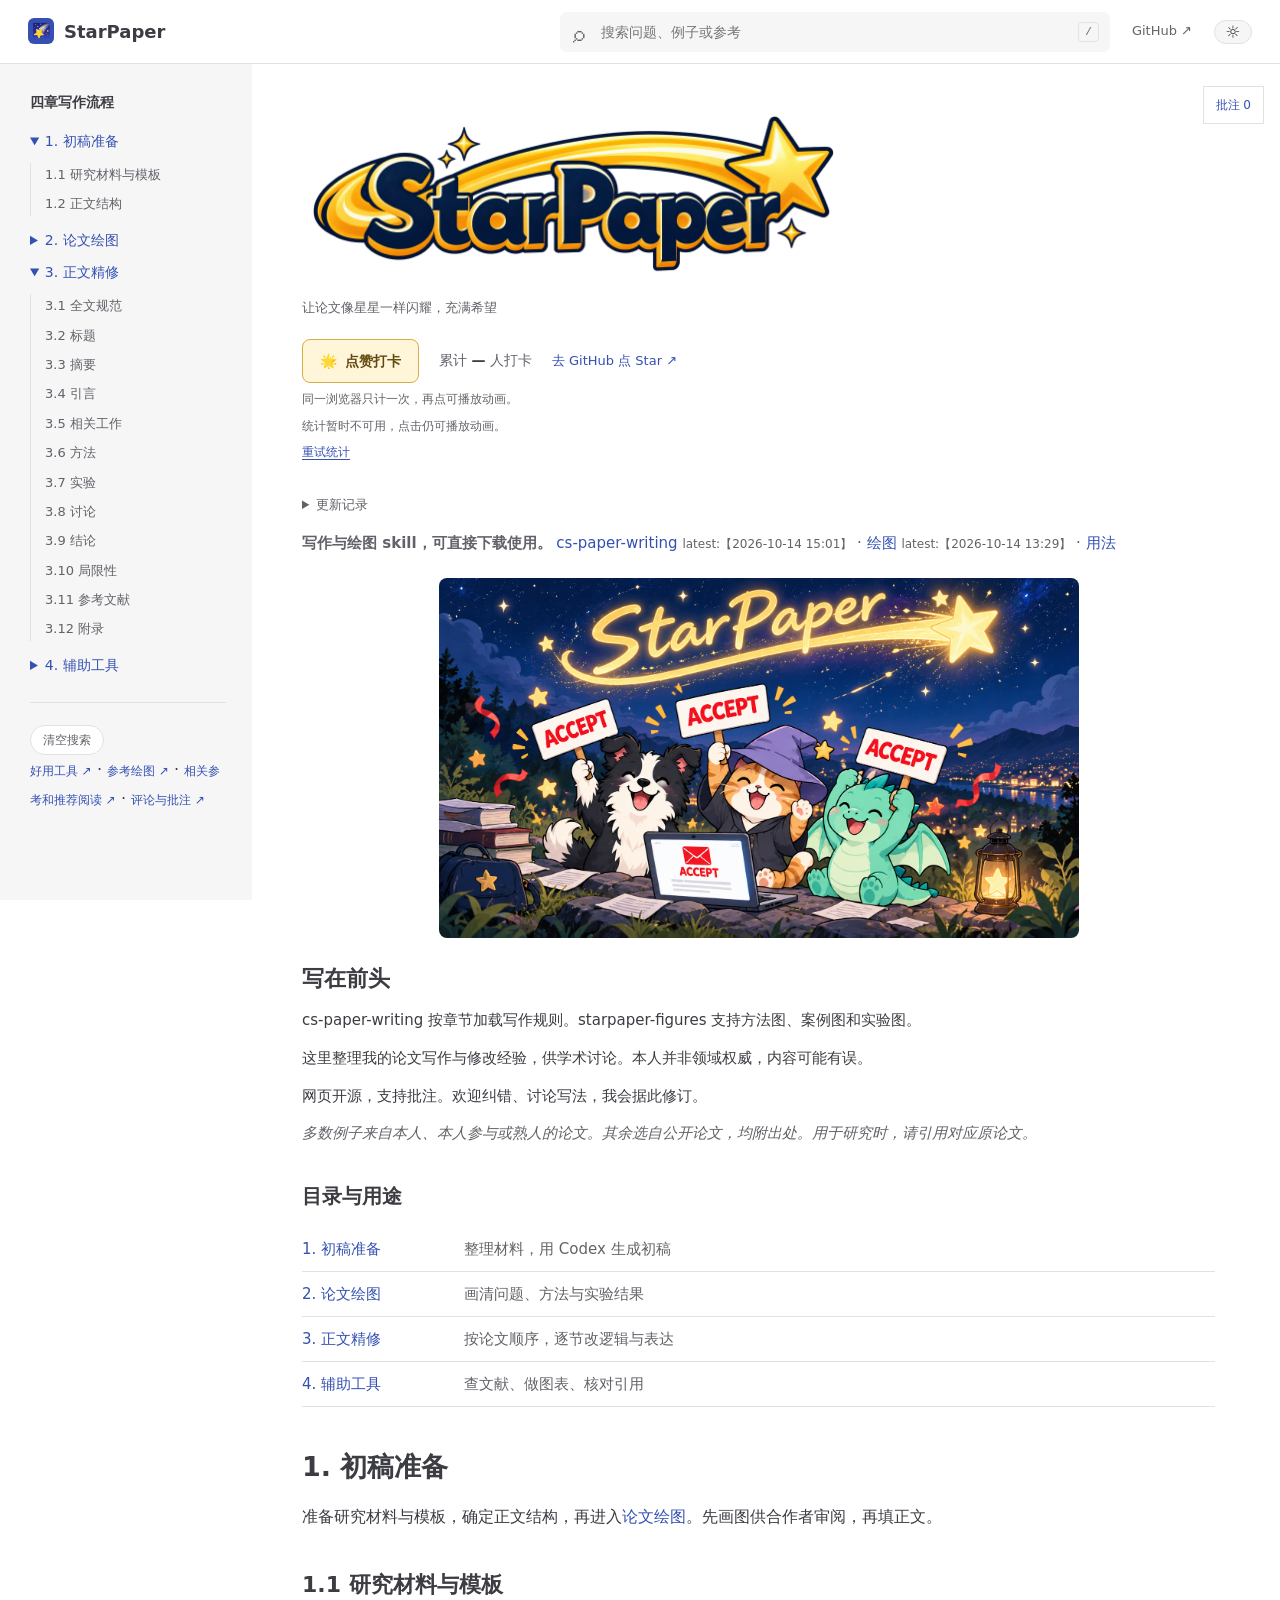
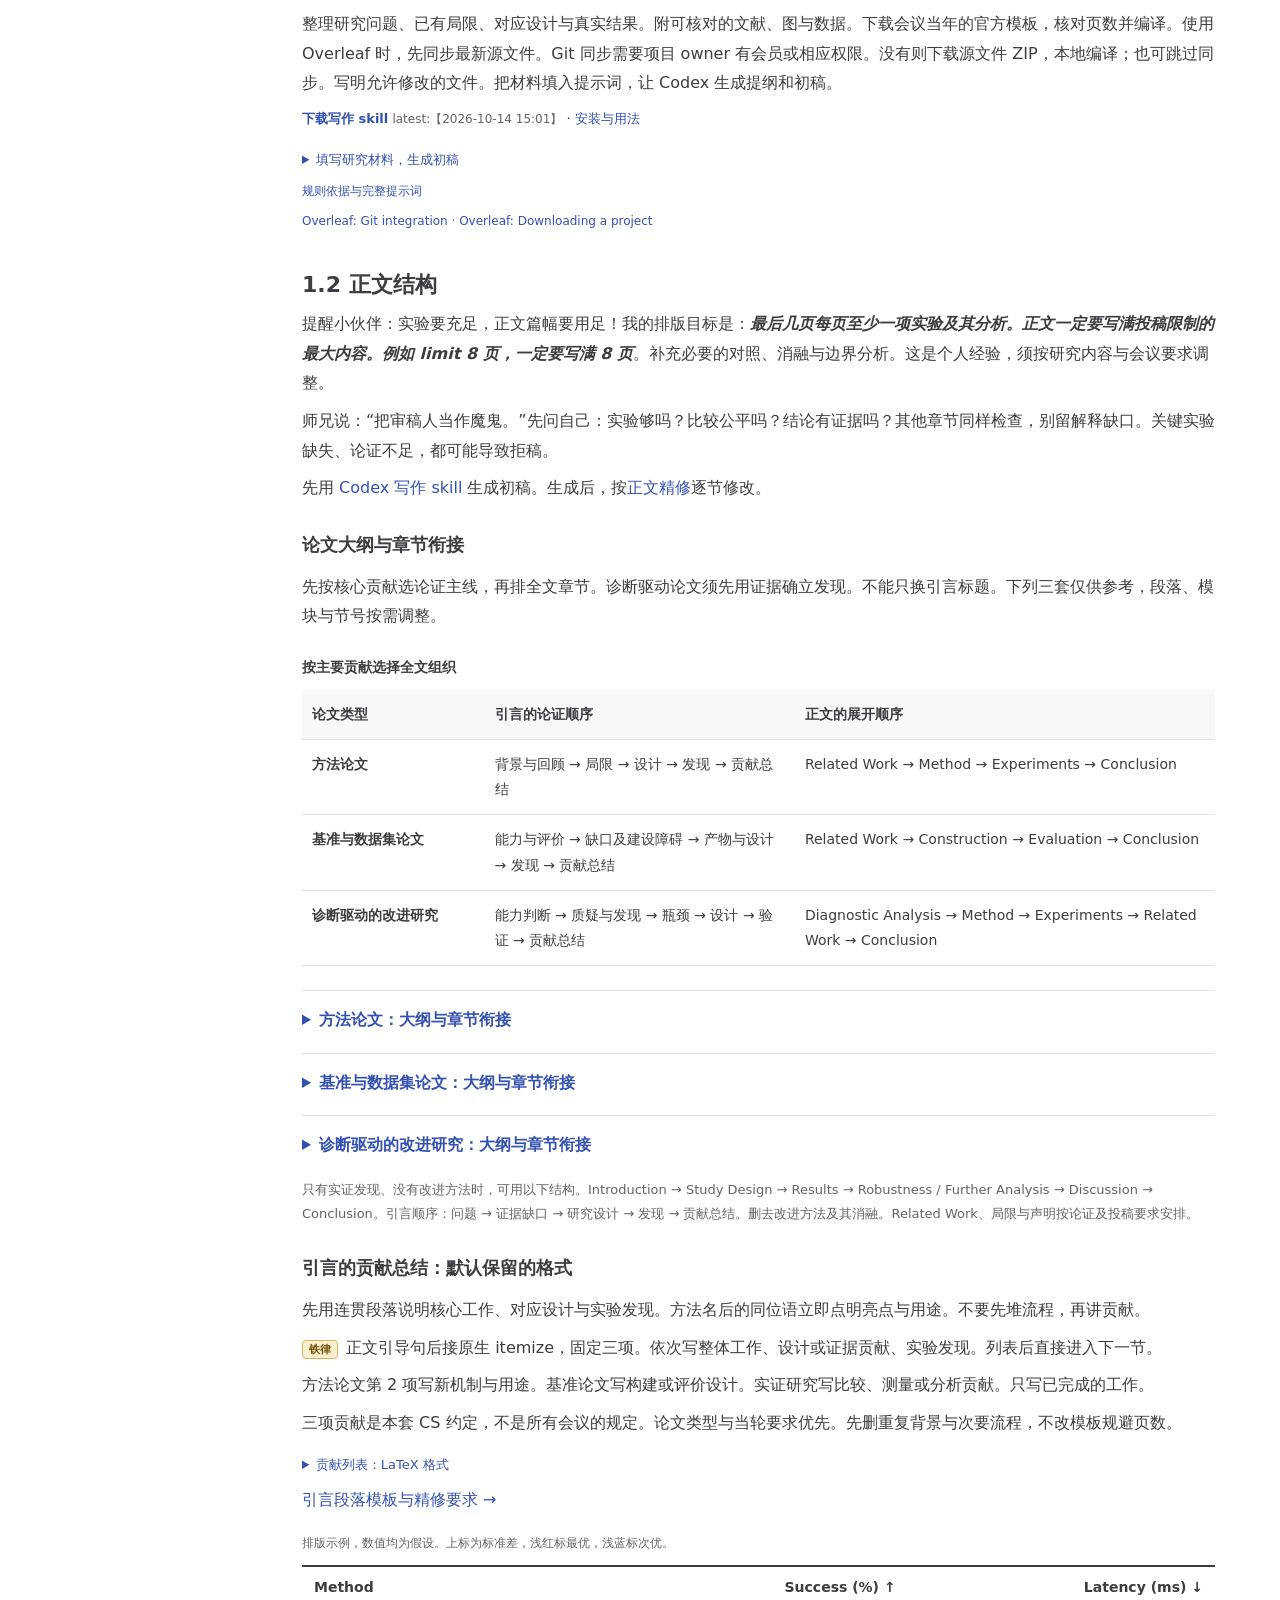
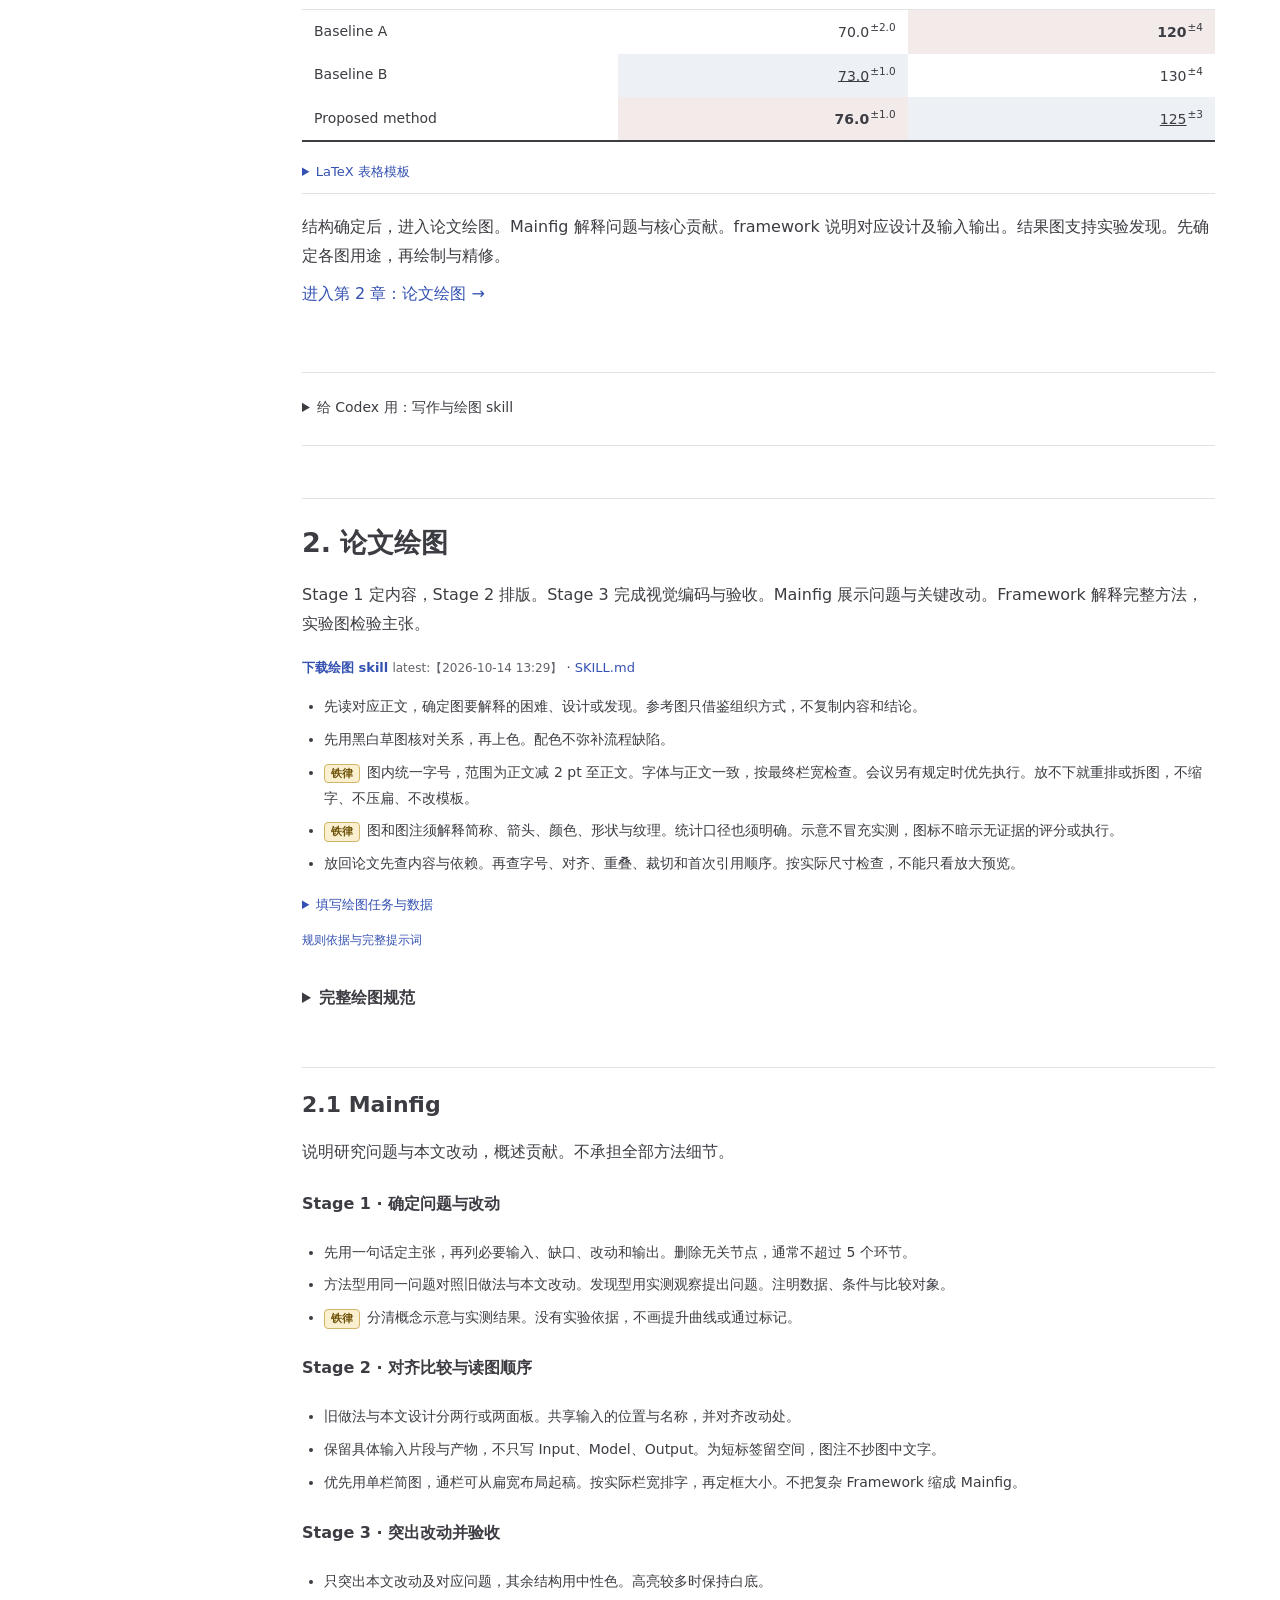
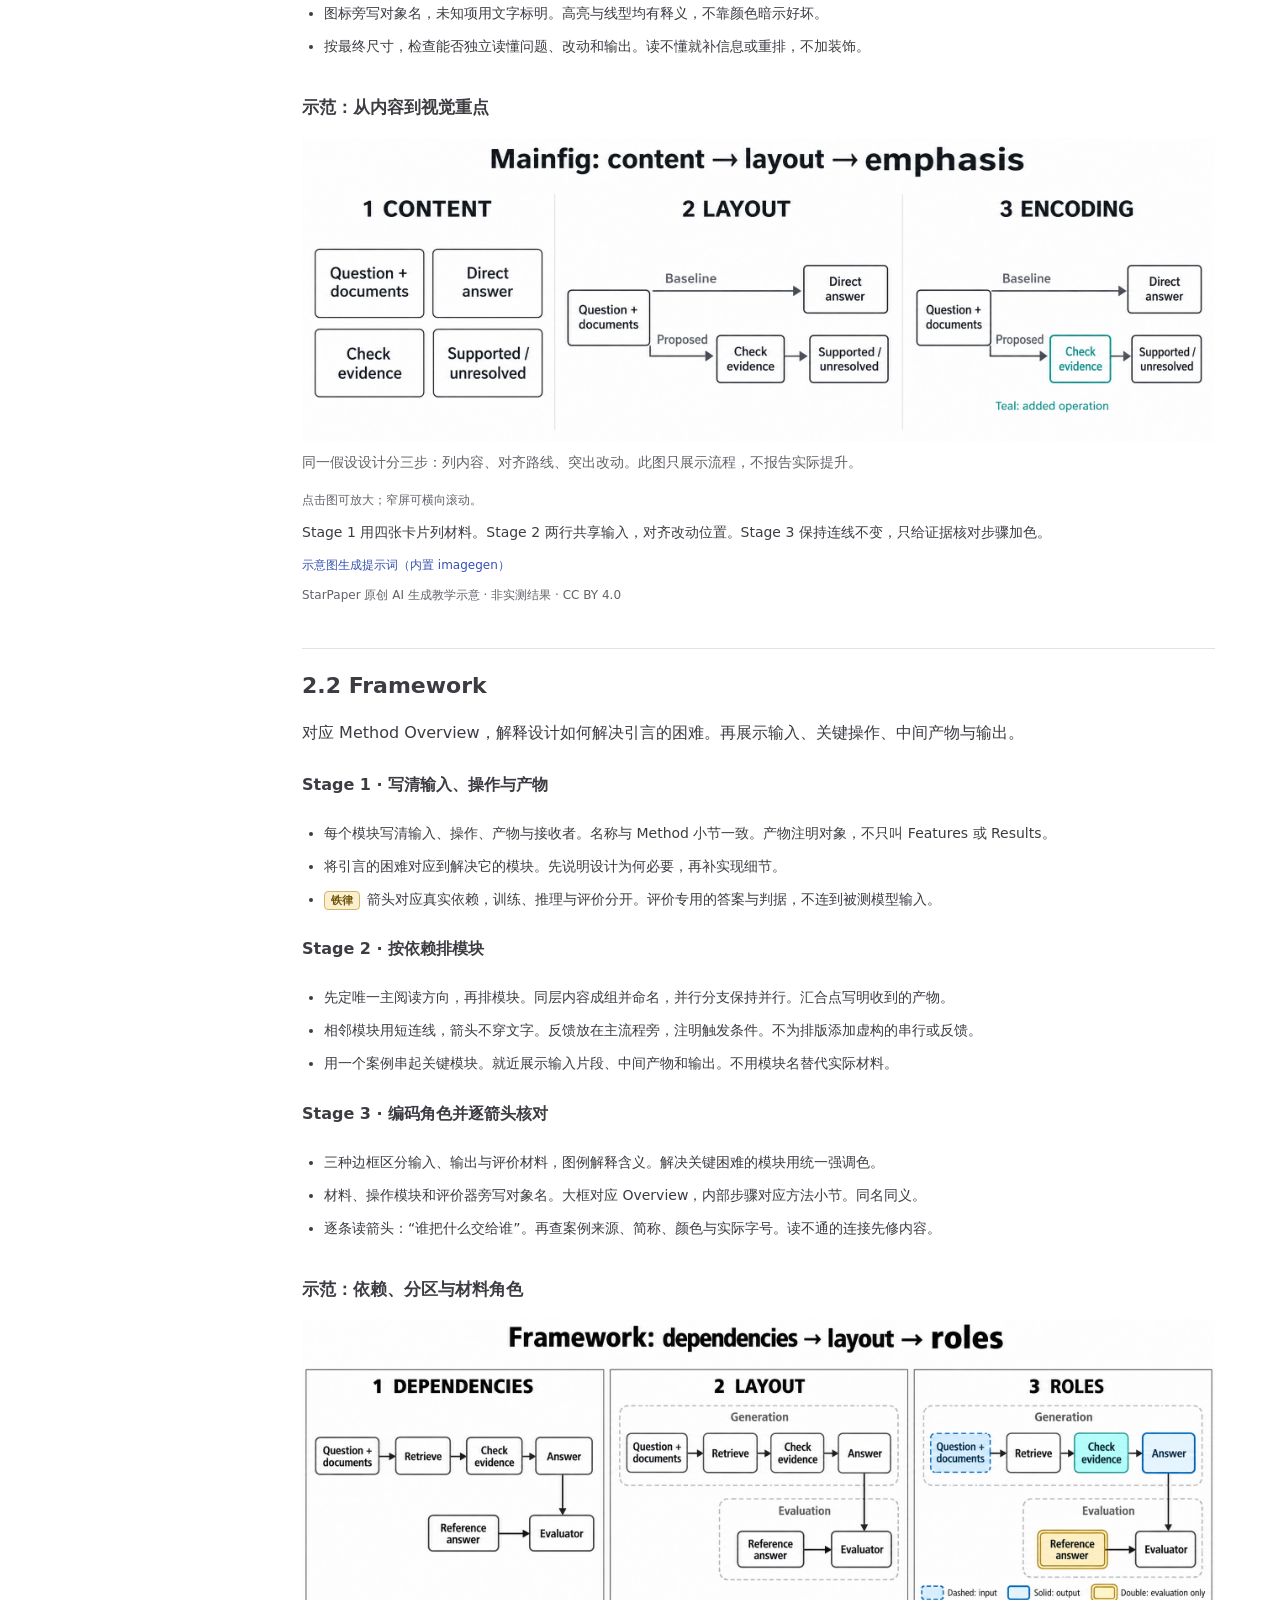
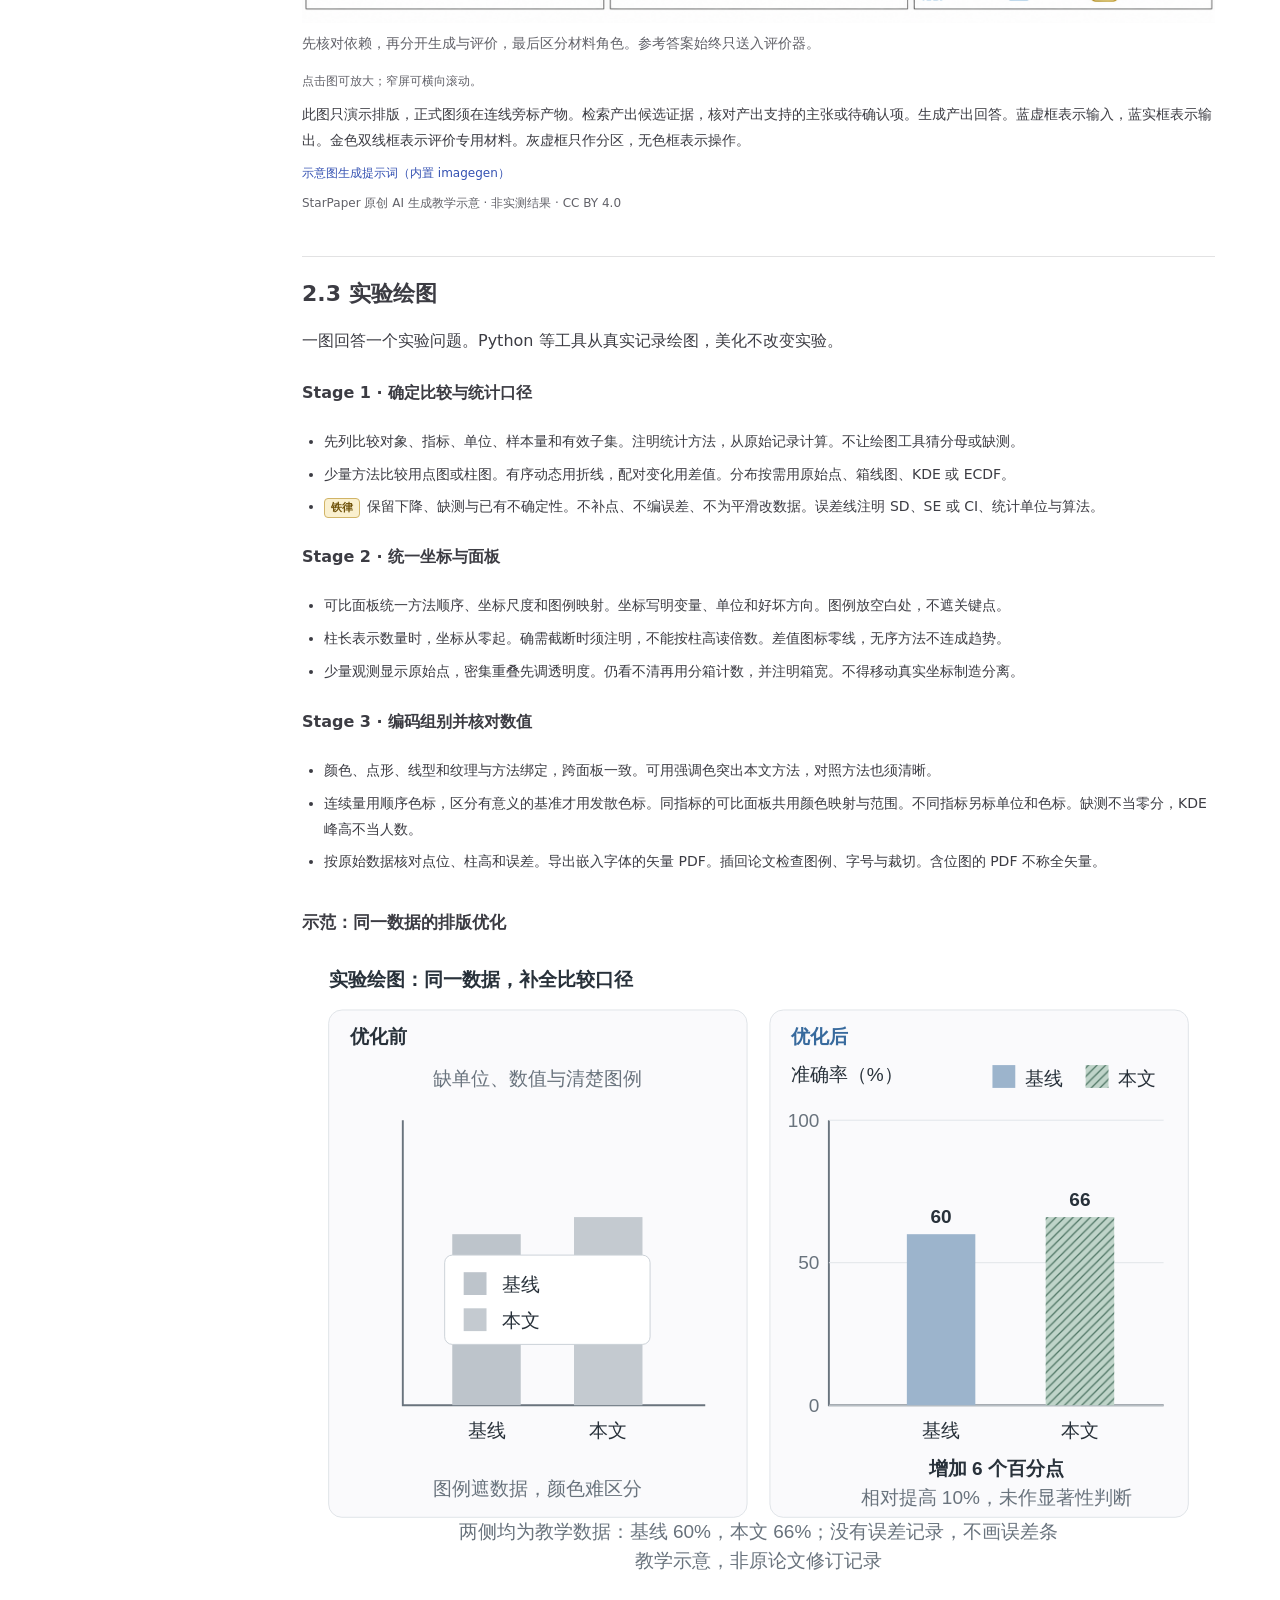
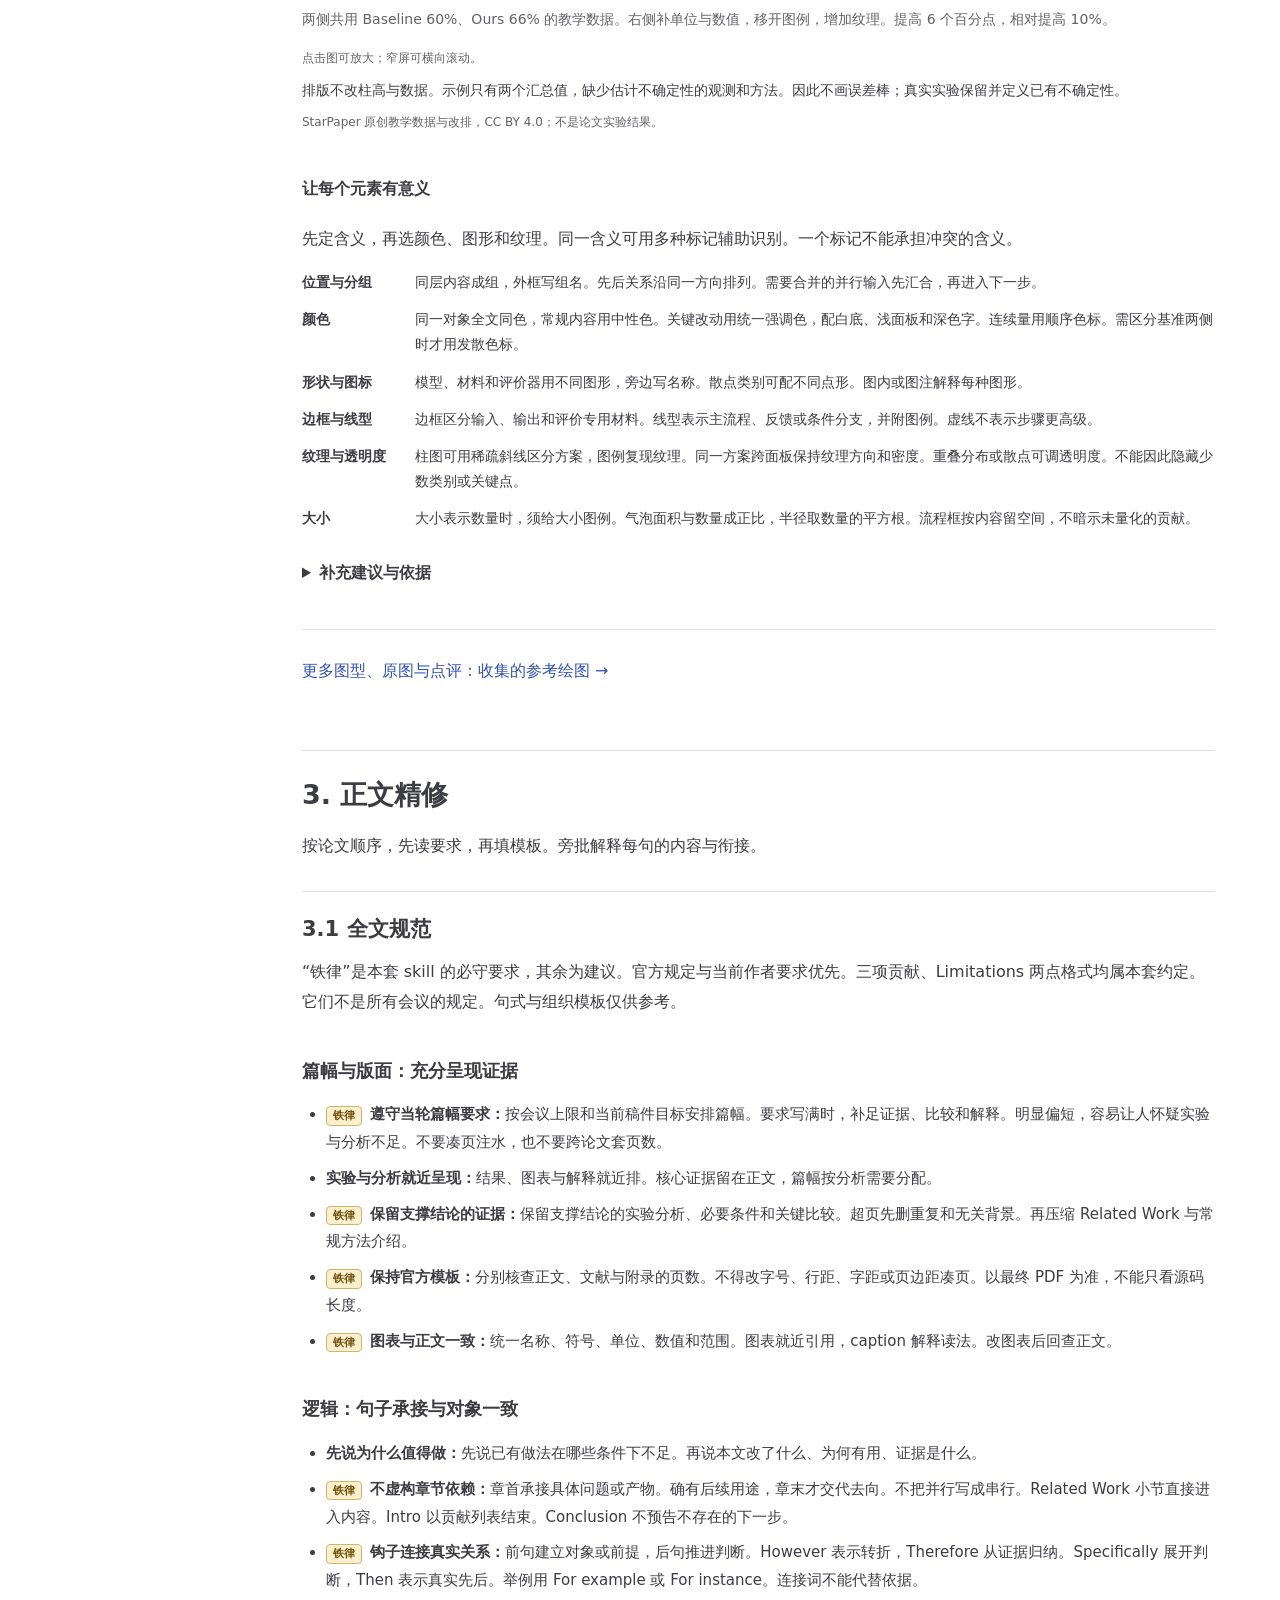
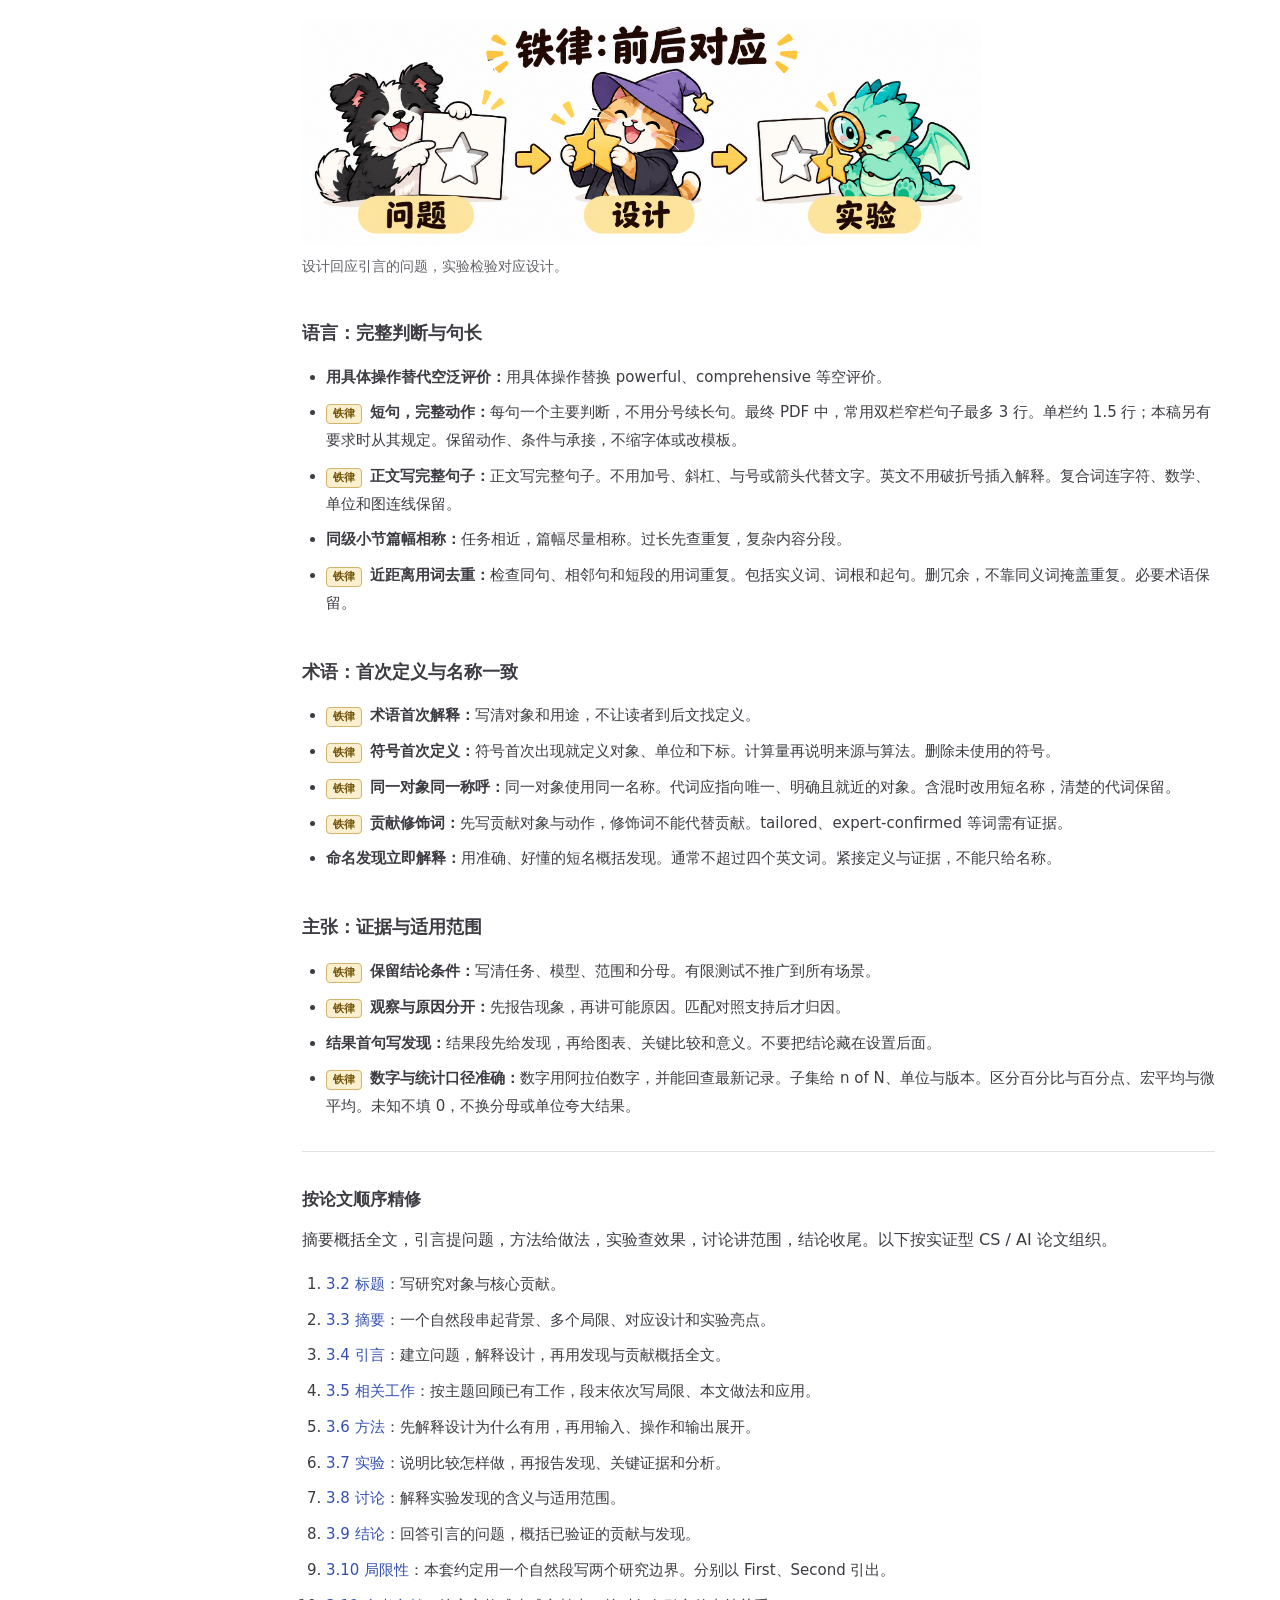
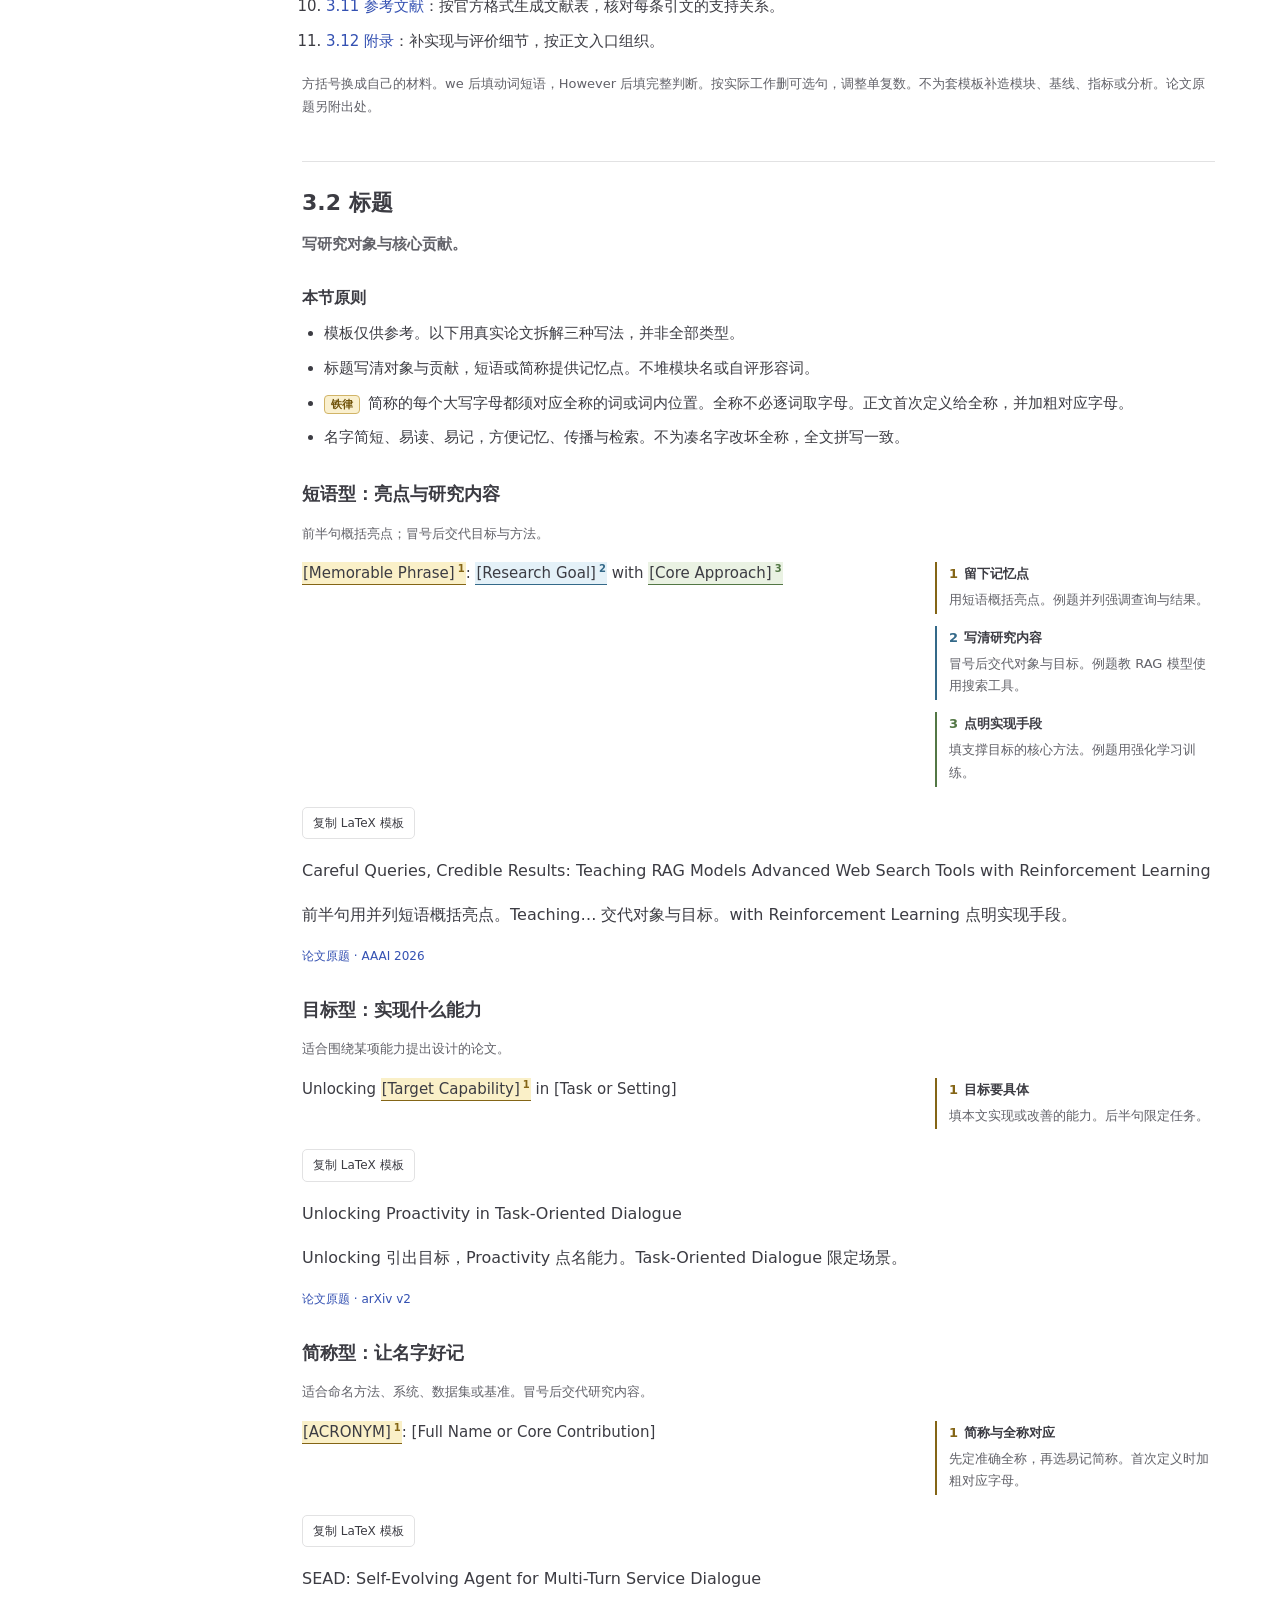
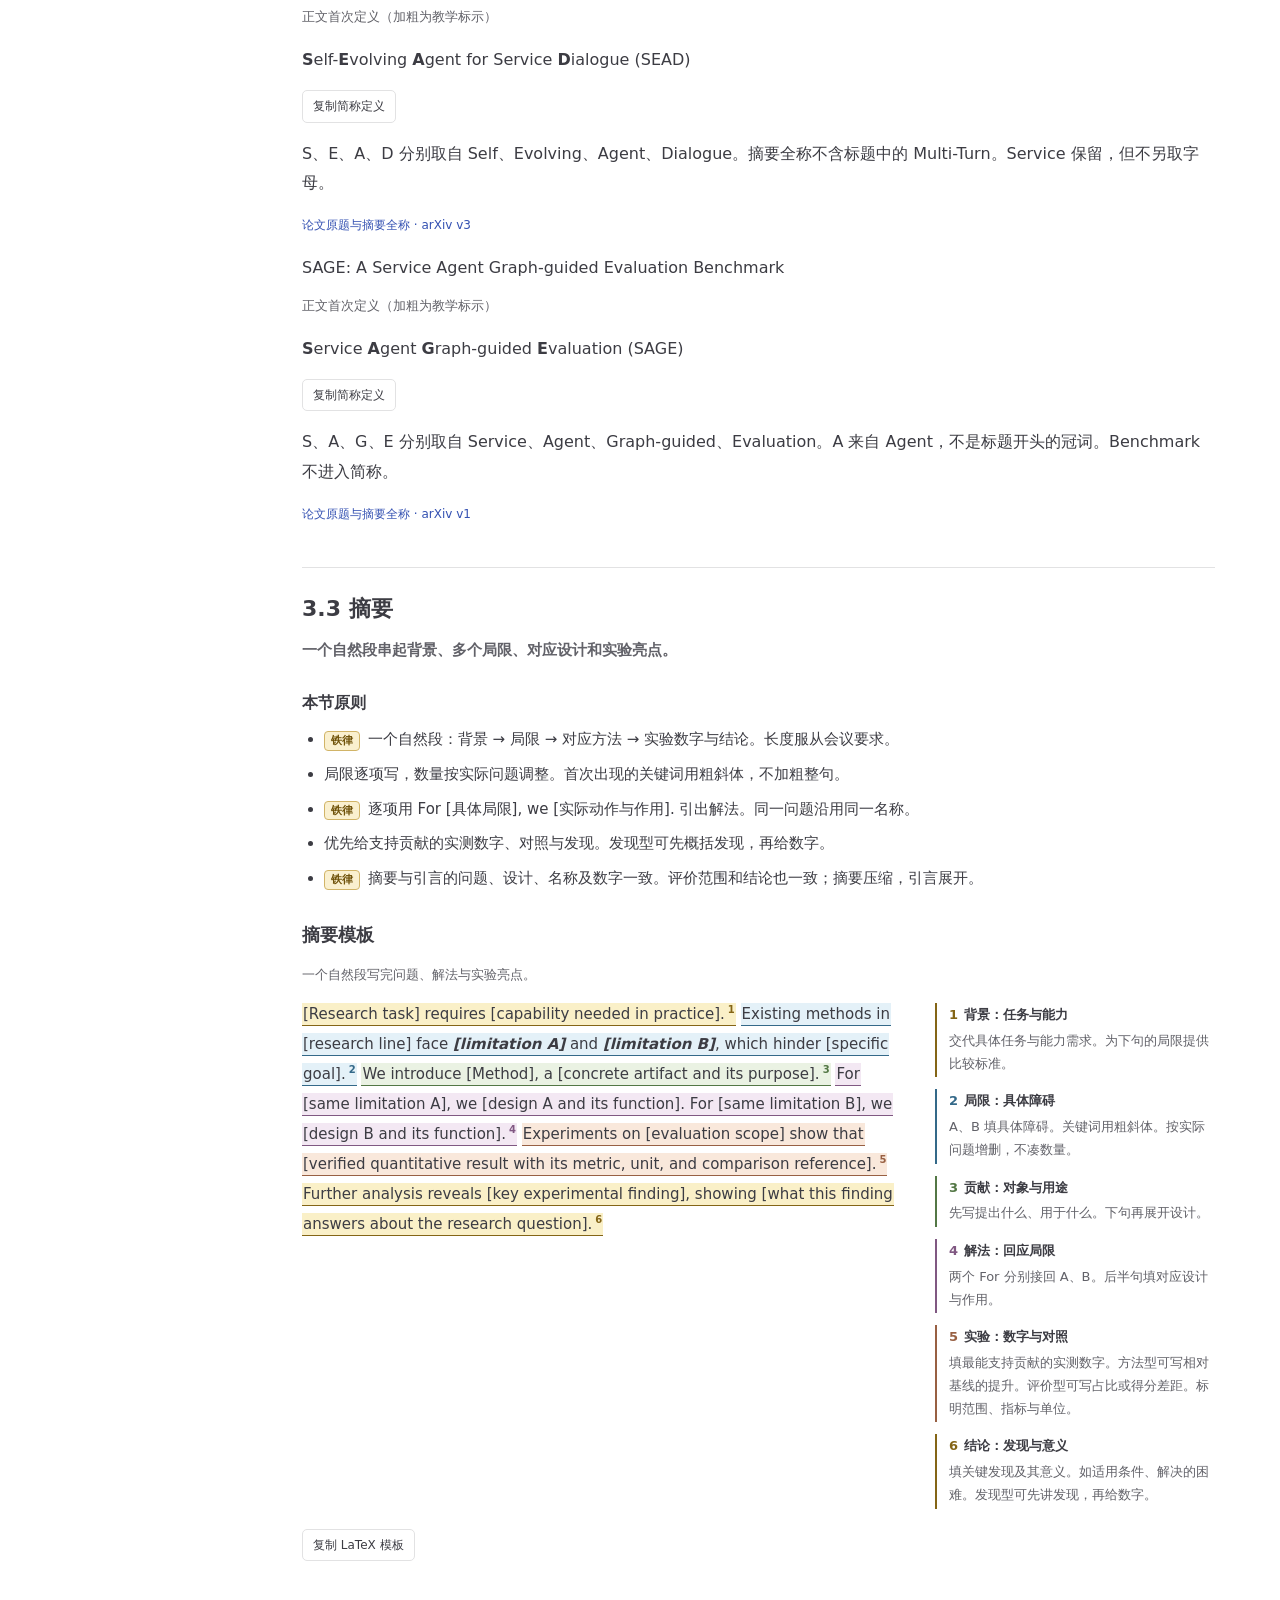
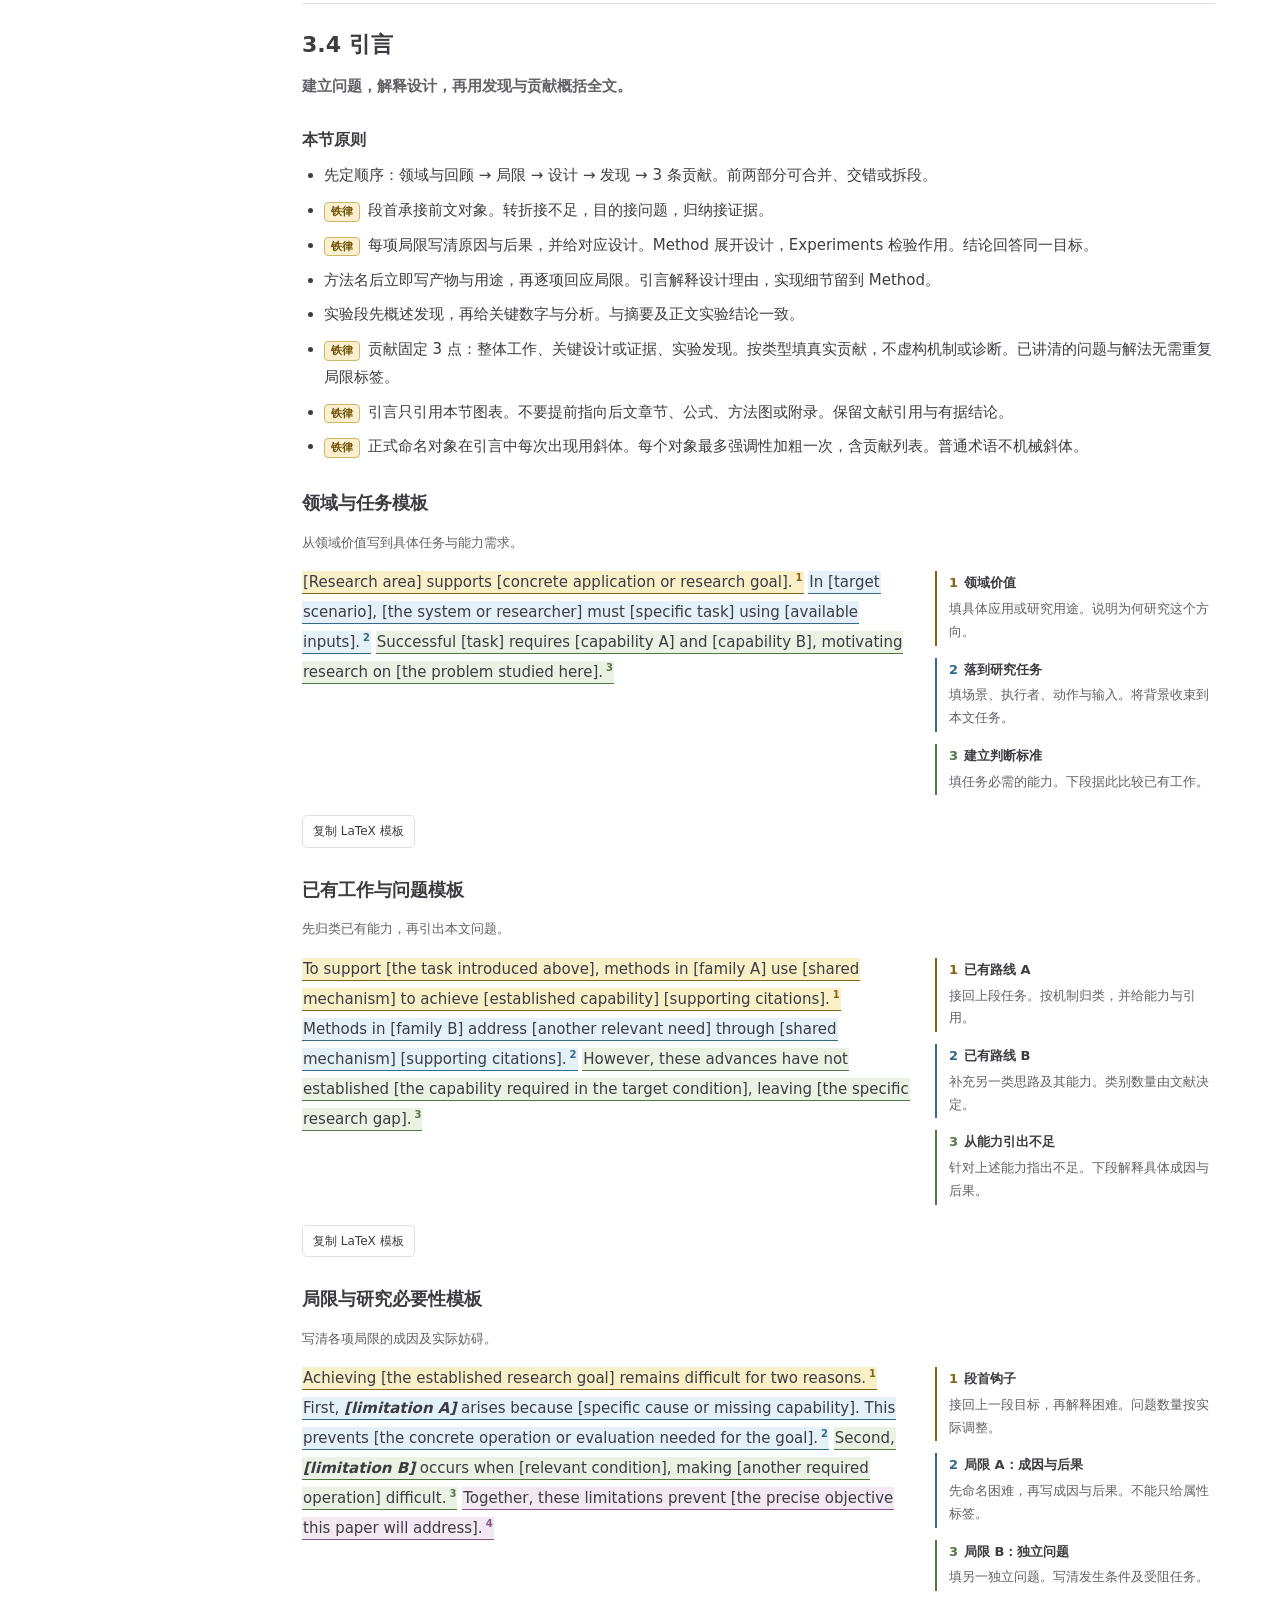
==== commit 40c0bbd5: "Add chapter overview, concise rule comics and BibTeX templates" ====
--- a/index.html
+++ b/index.html
@@ -1,12 +1,12 @@
-<!doctype html><html lang="zh-CN"><head><meta charset="utf-8"><meta name="viewport" content="width=device-width,initial-scale=1"><title>StarPaper | 论文写作与学术绘图 Skills for Codex</title><meta name="description" content="StarPaper: CS paper writing and academic figure drawing skills for Codex. 提供 cs-paper-writing 写作 skill 和 starpaper-figures 绘图 skill，附章节模板、段落批注、mainfig、framework 与 LaTeX 图表规范。"><meta name="robots" content="index,follow"><link rel="canonical" href="https://da1yuqin.github.io/StarPaper/"><meta property="og:type" content="website"><meta property="og:title" content="StarPaper | 论文写作与学术绘图 Skills for Codex"><meta property="og:description" content="StarPaper: CS paper writing and academic figure drawing skills for Codex. 提供 cs-paper-writing 写作 skill 和 starpaper-figures 绘图 skill，附章节模板、段落批注、mainfig、framework 与 LaTeX 图表规范。"><meta property="og:url" content="https://da1yuqin.github.io/StarPaper/"><meta property="og:image" content="https://da1yuqin.github.io/StarPaper/assets/starpaper-night-accept.png"><meta name="twitter:card" content="summary_large_image"><meta name="theme-color" content="#3451b2"><link rel="icon" type="image/svg+xml" href="assets/favicon.svg?v=starpaper"><link rel="stylesheet" href="assets/style.css?v=refine-templates-20261013"><script src="assets/app.js?v=refine-templates-20261013" defer></script><script src="assets/comments.js?v=annotation-align-20261013" defer></script></head><body><a class="skip" href="#main">跳到正文</a>
+<!doctype html><html lang="zh-CN"><head><meta charset="utf-8"><meta name="viewport" content="width=device-width,initial-scale=1"><title>StarPaper | 论文写作与学术绘图 Skills for Codex</title><meta name="description" content="StarPaper: CS paper writing and academic figure drawing skills for Codex. 提供 cs-paper-writing 写作 skill 和 starpaper-figures 绘图 skill，附章节模板、段落批注、mainfig、framework 与 LaTeX 图表规范。"><meta name="robots" content="index,follow"><link rel="canonical" href="https://da1yuqin.github.io/StarPaper/"><meta property="og:type" content="website"><meta property="og:title" content="StarPaper | 论文写作与学术绘图 Skills for Codex"><meta property="og:description" content="StarPaper: CS paper writing and academic figure drawing skills for Codex. 提供 cs-paper-writing 写作 skill 和 starpaper-figures 绘图 skill，附章节模板、段落批注、mainfig、framework 与 LaTeX 图表规范。"><meta property="og:url" content="https://da1yuqin.github.io/StarPaper/"><meta property="og:image" content="https://da1yuqin.github.io/StarPaper/assets/starpaper-night-accept.png"><meta name="twitter:card" content="summary_large_image"><meta name="theme-color" content="#3451b2"><link rel="icon" type="image/svg+xml" href="assets/favicon.svg?v=starpaper"><link rel="stylesheet" href="assets/style.css?v=overview-comics-20261014"><script src="assets/app.js?v=refine-templates-20261013" defer></script><script src="assets/comments.js?v=annotation-align-20261013" defer></script></head><body><a class="skip" href="#main">跳到正文</a>
 <header class="topbar"><button id="mobile-toggle" class="mobile-toggle js-only" aria-controls="sidebar" aria-expanded="false" aria-label="目录">☰</button><a class="brand" href="./"><span class="logo" aria-hidden="true">🌠</span>StarPaper</a><div class="search js-only"><span aria-hidden="true">⌕</span><input id="search" type="search" aria-label="搜索条目" placeholder="搜索问题、例子或参考"><kbd aria-hidden="true">/</kbd></div><a class="repo-link" href="https://github.com/Da1yuqin/StarPaper">GitHub ↗</a><button class="theme js-only" id="theme-toggle" aria-label="切换深色模式" aria-pressed="false">☼</button></header>
 <aside class="sidebar js-only" id="sidebar" aria-label="目录"><h2>四章写作流程</h2><nav class="primary-nav" aria-label="主目录"><details class="nav-chapter" open><summary>1. 初稿准备</summary><nav class="subchapter-nav" aria-label="第一章两节"><a href="#draft-step-1">1.1 研究材料与模板</a><a href="#draft-step-3">1.2 正文结构</a></nav></details><details class="nav-chapter"><summary>2. 论文绘图</summary><nav class="subchapter-nav" aria-label="绘图章节目录"><a href="#figure-mainfig">2.1 Mainfig</a><a href="#figure-framework">2.2 Framework</a><a href="#figure-experiments">2.3 实验绘图</a></nav></details><details class="nav-chapter" open><summary>3. 正文精修</summary><nav class="subchapter-nav" aria-label="正文精修章节目录"><a href="#general-rules">3.1 全文规范</a><a href="#chapter-title">3.2 标题</a><a href="#chapter-abstract">3.3 摘要</a><a href="#chapter-intro">3.4 引言</a><a href="#chapter-related">3.5 相关工作</a><a href="#chapter-method">3.6 方法</a><a href="#chapter-experiments">3.7 实验</a><a href="#chapter-discussion">3.8 讨论</a><a href="#chapter-conclusion">3.9 结论</a><a href="#chapter-limitations">3.10 局限性</a><a href="#chapter-references">3.11 参考文献</a><a href="#chapter-appendix">3.12 附录</a></nav></details><details class="nav-chapter"><summary>4. 辅助工具</summary><nav class="subchapter-nav" aria-label="工具章节目录"><a href="#tools-reading">4.1 文献检索与阅读</a><a href="#tools-writing">4.2 写作与排版</a><a href="#tools-figures">4.3 论文绘图</a><a href="#tools-citations">4.4 引用核验</a><a href="#tools-code">4.5 代码阅读</a><a href="#tools-papers">4.6 论文发布与维护</a><a href="#tools-explore">4.7 其他资源</a><a href="#code-release-prompt">4.8 开源整理</a></nav></details></nav><div class="side-tools"><button class="reset" data-reset>清空搜索</button></div><a class="side-source" href="#tools">好用工具 ↗</a> · <a class="side-source" href="#figure-appendix">参考绘图 ↗</a> · <a class="side-source" href="#reading">相关参考和推荐阅读 ↗</a> · <a class="side-source" href="#footprints">评论与批注 ↗</a></aside>
 <main id="main" class="main"><div class="doc"><div data-annotatable><section class="doc-head"><h1><img class="title-logo" src="assets/starpaper-logo.png" alt="StarPaper" width="2172" height="724" decoding="async"></h1><p class="site-subtitle">让论文像星星一样闪耀，充满希望</p><div class="page-checkin js-only" id="page-stats" data-annotation-exclude>
   <div class="page-checkin__row"><button class="page-checkin__button" id="page-like" type="button" aria-pressed="false" aria-describedby="page-checkin-hint"><span aria-hidden="true">🌟</span> <span data-like-label>点赞打卡</span></button><span class="page-checkin__total">累计 <strong id="page-like-count">—</strong> 人打卡</span><a class="page-checkin__star" href="https://github.com/Da1yuqin/StarPaper" target="_blank" rel="noopener noreferrer" title="打开 GitHub 后点击仓库的 Star">去 GitHub 点 Star ↗</a></div>
   <p class="page-checkin__hint" id="page-checkin-hint">同一浏览器只计一次，再点可播放动画。</p>
   <p class="page-stats__status" id="page-stats-status" role="status" aria-live="polite"></p><button class="page-stats__retry" id="page-stats-retry" type="button" hidden>重试统计</button>
-</div><details class="update-log" id="update-log"><summary>更新记录</summary><div class="update-log-scroll" role="region" aria-label="历史更新记录，可滚动查看" tabindex="0"><ol><li><time datetime="2026-10-14T13:29:50+08:00">2026-10-14 13:29</time> · <strong>全文语言精简</strong> · skill 更新<ul><li>删重复，拆长句，压缩旁批。</li><li>提示词与公开 skill 同步精简，章节划分不变。</li></ul></li><li><time datetime="2026-10-14T13:02:55+08:00">2026-10-14 13:02</time> · <strong>正文结构：实验与篇幅提醒</strong><ul><li>补充实验充分性、正文篇幅与投稿前自查的作者经验。</li></ul></li><li><time datetime="2026-10-14T12:59:05+08:00">2026-10-14 12:59</time> · <strong>标题示范以真实论文为准</strong> · skill 更新<ul><li>加入 Careful Queries, Credible Results，拆解记忆点、研究目标与实现手段。</li><li>删除缺少真实论文示范的设计型、问句型和发现型模板；保留模板仅供参考，同步公开写作 skill。</li></ul></li><li><time datetime="2026-10-14T12:48:38+08:00">2026-10-14 12:48</time> · <strong>标题模板与简称命名</strong> · skill 更新<ul><li>标题补充设计型、问句型、发现型、目标型与简称型，注明模板仅供参考。</li><li>用 Unlocking Proactivity、SEAD 和 SAGE 说明标题结构、简称来源与正文加粗方式；同步公开写作 skill。</li></ul></li><li><time datetime="2026-10-13T21:46+08:00">2026-10-13 21:46</time> · <strong>正文精修全文检查</strong> · skill 更新<ul><li>按论文类型区分引言贡献，修正占位句法与全文对应图。</li><li>补全方法输入输出交接，统一消融设置、统计说明与 LaTeX 引用。</li><li>参考文献分为正文引文与 BibTeX 两块；合并重复规则，区分铁律与排版建议。</li><li>公开写作 skill 同步正文模板和各类引言模板。</li></ul></li><li><time datetime="2026-10-13T21:17:54+08:00">2026-10-13 21:17</time> · <strong>正文精修改为顺序填空模板</strong> · skill 更新<ul><li>按论文顺序集中展示各节职责、逻辑要求与填空模板；旁批解释句子位置，不再讲某篇论文的改词记录。</li><li>摘要支持多个局限并用粗斜体强调关键词，结尾放关键实验数字和结论。</li><li>方法、指标、消融、案例分析及文末章节统一为通用模板；网页与按章节拆分的写作 skill 同步。</li></ul></li><li><time datetime="2026-10-13T16:01:12+08:00">2026-10-13 16:01</time> · <strong>绘图流程与实验写作模板</strong><ul><li>Mainfig、Framework 与实验图按内容、排版、编码三个阶段展开，加入连续示意与元素语义说明。</li><li>Metrics 改为编号的紧凑自然段；消融按模块配对 Setting 与 Results，补充结果表模板。</li><li>新增 Case Study 模板与选例、图中注解要求；增加悬浮回到顶部按钮。</li><li>公开写作下载包同步新增实验模板，latest 标注本次时间；本地私有 skill 未改动。</li></ul></li><li><time datetime="2026-10-13T14:12:16+08:00">2026-10-13 14:12</time> · <strong>批注与原文对齐</strong><ul><li>批注卡片跟随对应正文滚动，上、下方显示其余批注数量，点击可跳转。</li><li>相邻批注错开，点选原文后优先对齐；回复框随卡片显示并保留输入。</li><li>手机使用底部批注面板，保留正文可见区域。</li></ul></li><li><time datetime="2026-10-13T12:25:32+08:00">2026-10-13 12:25</time> · <strong>新增评论与批注点赞</strong><ul><li>评论、回复与批注支持点赞；同一浏览器对每条留言只计一次。</li><li>去掉私密评论选项，新评论与批注统一公开；历史私密留言不公开。</li><li>副标题更新为“让论文像星星一样闪耀，充满希望”。</li><li>打卡旁增加 GitHub Star 入口，由读者在仓库主动点击。</li></ul></li><li><time datetime="2026-10-13T12:00:47+08:00">2026-10-13 12:00</time> · <strong>补充统计图读法与写作模板</strong><ul><li>补充小样本、散点遮挡、连续色标、气泡面积与误差线的五组教学图。</li><li>Method Overview 模板前置显示，Intro 方法介绍段增加固定开头句。</li><li>来源集中到文末“相关参考和推荐阅读”，同步写作与绘图下载包。</li></ul></li><li><time datetime="2026-10-13T11:13:04+08:00">2026-10-13 11:13</time> · <strong>新增开头点赞打卡</strong><ul><li>页面开头显示累计打卡人数；同一浏览器只计一次，重复点击播放 ACCEPT 与星星动画。</li><li>保留已有点赞累计与浏览统计，适配手机、深色模式及减少动画设置。</li></ul></li><li><time datetime="2026-10-13T00:38:00+08:00">2026-10-13 00:38</time> · <strong>更名 StarPaper，更新写作 skill</strong> · skill 更新<ul><li>统一教程、博客、仓库与网址名称；新增流星标题图与夜空 ACCEPT 主图。</li><li>写作包新增独立 cs-limitations，按九个章节模块加载；补齐单段两点模板与 Metrics 格式。</li><li>区分讨论与局限性，核对贡献格式、篇幅要求和全文范围的一致性。</li></ul></li><li><time datetime="2026-10-12T16:31:00+08:00">2026-10-12 16:31</time> · <strong>补全历史更新记录</strong><ul><li>补回首次发布以来的主要更新，按时间倒序显示；无序号，下拉栏可滚动查看。</li></ul></li><li><time datetime="2026-10-12T16:08:00+08:00">2026-10-12 16:08</time> · <strong>精简论文绘图章节</strong><ul><li>正文改为 Mainfig、Framework 与实验绘图三节，每节两个模板例子。</li><li>融入绘图笔记、标出铁律，增加同一内容或数据的优化前后教学对照。</li><li>其余 18 张图移至文末“收集的参考绘图”，保留出处、许可与点评。</li></ul></li><li><time datetime="2026-10-12T15:50:00+08:00">2026-10-12 15:50</time> · <strong>更新评论与批注入口</strong><ul><li>评论、批注和页脚统计使用同一可用服务入口，保留已有评论与公开／私密设置。</li></ul></li><li><time datetime="2026-10-12T15:36:00+08:00">2026-10-12 15:36</time> · <strong>新增点赞与浏览统计</strong><ul><li>页脚显示共享点赞数与浏览次数，点赞可取消；重复请求去重，统计从启用后累计。</li></ul></li><li><time datetime="2026-10-12T14:58:00+08:00">2026-10-12 14:58</time> · <strong>补全写作与绘图 skill 介绍</strong><ul><li>网页和 README 写明技能名称、用途、源码与下载入口；补充中英文搜索摘要和仓库主题标签。</li></ul></li><li><time datetime="2026-10-12T14:44:00+08:00">2026-10-12 14:44</time> · <strong>同步写作与绘图 skill</strong> · skill 更新<ul><li>补齐数字与文献版本口径、Related Work 的应用字段。</li><li>更新实验章首模板、有效评估范围、判分可靠性与章节承接。</li><li>补齐图注、脚注和移图规范；下载链接标出 latest，新增折叠更新记录。</li></ul></li><li><time datetime="2026-10-12T12:54:54+08:00">2026-10-12 12:54</time> · <strong>更名 BeautyPaper</strong><ul><li>更新西施犬展示论文、三位评委举起 ACCEPT 的主图，并同步博客封面。</li></ul></li><li><time datetime="2026-10-12T12:23:05+08:00">2026-10-12 12:23</time> · <strong>写作 skill 按章节拆分</strong> · skill 更新<ul><li>拆为入口、共享规则和六个章节；同步钩子、引言结构、贡献格式与 Related Work 收尾。</li></ul></li><li><time datetime="2026-10-11T19:16:17+08:00">2026-10-11 19:16</time> · <strong>区分铁律与建议</strong> · skill 更新<ul><li>只给必须遵守的要求标注铁律，调整正文与 skill 的规则措辞。</li></ul></li><li><time datetime="2026-10-11T17:27:24+08:00">2026-10-11 17:27</time> · <strong>补齐精修要求</strong> · skill 更新<ul><li>完善篇幅分配、各章节规范与提交前检查，同步写作 skill。</li></ul></li><li><time datetime="2026-10-11T15:48:49+08:00">2026-10-11 15:48</time> · <strong>增加全文组织模板</strong><ul><li>提供方法论文、基准与数据集论文、诊断驱动研究的章节结构与衔接方式。</li></ul></li><li><time datetime="2026-10-11T14:14:39+08:00">2026-10-11 14:14</time> · <strong>补全章节对应关系</strong><ul><li>用图展示引言如何连接方法、实验、结论和局限，补充论文大纲。</li></ul></li><li><time datetime="2026-10-11T13:52:12+08:00">2026-10-11 13:52</time> · <strong>集中段落批注示范</strong><ul><li>精修部分改为章节原则与完整段落批注，收拢零散中英例子。</li></ul></li><li><time datetime="2026-10-11T01:40:00+08:00">2026-10-11 01:40</time> · <strong>分开写作与绘图技能</strong> · skill 更新<ul><li>提供独立下载入口，更新主页主图，增加单栏 Mainfig 参考。</li></ul></li><li><time datetime="2026-10-10T17:53:51+08:00">2026-10-10 17:53</time> · <strong>精简教程语言</strong> · skill 更新<ul><li>删去重复解释和口号，统一为简洁、直接的表达，同步下载 skill。</li></ul></li><li><time datetime="2026-10-10T16:40:11+08:00">2026-10-10 16:40</time> · <strong>补入章节目的与写作笔记</strong><ul><li>说明各章如何支撑贡献，完善正文与绘图的对应指导。</li></ul></li><li><time datetime="2026-10-10T16:09:05+08:00">2026-10-10 16:09</time> · <strong>发布独立绘图 skill</strong><ul><li>增加下载与使用入口，整理绘图规范、常见错误及对应图例。</li></ul></li><li><time datetime="2026-10-10T15:45:24+08:00">2026-10-10 15:45</time> · <strong>说明 Overleaf 同步条件</strong><ul><li>补充项目 owner 的会员要求，以及本地编译和跳过同步的替代方式。</li></ul></li><li><time datetime="2026-10-10T15:06:27+08:00">2026-10-10 15:06</time> · <strong>完善草稿流程</strong><ul><li>补充材料填写、图表准备、章节组织和正文审核，并提供图表模板。</li></ul></li><li><time datetime="2026-10-10T11:03:54+08:00">2026-10-10 11:03</time> · <strong>支持正文批注</strong><ul><li>增加选文批注、公开回复侧栏与评论入口。</li></ul></li><li><time datetime="2026-10-08T18:51:59+08:00">2026-10-08 18:51</time> · <strong>补齐章节规范与图例</strong> · skill 更新<ul><li>整理全文要求、各章模板与逐图点评，并同步写作 skill。</li></ul></li><li><time datetime="2026-10-08T16:52:25+08:00">2026-10-08 16:52</time> · <strong>按写作流程重组教程</strong><ul><li>分为草稿、绘图、精修和辅助工具四部分。</li></ul></li><li><time datetime="2026-10-08T12:40:50+08:00">2026-10-08 12:40</time> · <strong>增加快速起草入口</strong><ul><li>提供可填写的 Codex 提示词，按论文顺序整理正文指导。</li></ul></li><li><time datetime="2026-10-07T16:09:49+08:00">2026-10-07 16:09</time> · <strong>扩充论文示例来源</strong><ul><li>加入多个研究方向的论文例子，完善来源说明。</li></ul></li><li><time datetime="2026-10-07T15:30:49+08:00">2026-10-07 15:30</time> · <strong>发布写作 skill 与铁律</strong><ul><li>增加 skill 下载、安装说明及写作规则。</li></ul></li><li><time datetime="2026-10-07T15:01:17+08:00">2026-10-07 15:01</time> · <strong>整理研究工具</strong><ul><li>按用途收录文献、绘图、翻译与代码阅读工具，附使用说明。</li></ul></li><li><time datetime="2026-10-07T14:41:01+08:00">2026-10-07 14:41</time> · <strong>补全论文示例与来源标注</strong><ul><li>为写作条目补充中英示例，标明出处与许可。</li></ul></li><li><time datetime="2026-10-07T13:32:02+08:00">2026-10-07 13:32</time> · <strong>首次公开 PaperBank</strong><ul><li>发布写作教程、示例、参考来源与转载使用条款。</li></ul></li></ol></div></details><p class="skill-links"><strong>写作与绘图 skill，可直接下载使用。</strong> <a href="assets/cs-paper-writing-skill.zip" download>cs-paper-writing</a> <small class="skill-latest">latest:【2026-10-14 13:29】</small> · <a href="assets/starpaper-figures-skill.zip" download>绘图</a> <small class="skill-latest">latest:【2026-10-14 13:29】</small> · <a href="#writing-skill">用法</a></p><figure class="accept-banner"><img src="assets/starpaper-night-accept.png" alt="流星划过夜空。边牧、魔法橘猫和龙举起红色 ACCEPT，庆祝论文接收。" width="1672" height="941" fetchpriority="high"></figure><section class="preface" id="preface"><h2>写在前头</h2><p>cs-paper-writing 按章节加载写作规则。starpaper-figures 支持方法图、案例图和实验图。</p><p>这里整理我的论文写作与修改经验，供学术讨论。本人并非领域权威，内容可能有误。</p><p>网页开源，支持批注。欢迎纠错、讨论写法，我会据此修订。</p><p class="preface-aside"><em>多数例子来自本人、本人参与或熟人的论文。其余选自公开论文，均附出处。用于研究时，请引用对应原论文。</em></p></section><p class="doc-links"><a href="#quick-start">1. 初稿准备</a> · <a href="#figures">2. 论文绘图</a> · <a href="#refine">3. 正文精修</a> · <a href="#tools">4. 辅助工具</a></p></section>
-<section class="quick-start major-chapter" id="quick-start"><h2>1. 初稿准备</h2><p>准备研究材料与模板，确定正文结构，再进入<a href="#figure-mainfig">论文绘图</a>。先画图供合作者审阅，再填正文。</p><section class="draft-step" id="draft-step-1"><h3>1.1 研究材料与模板</h3><p>整理研究问题、已有局限、对应设计与真实结果。附可核对的文献、图与数据。下载会议当年的官方模板，核对页数并编译。使用 Overleaf 时，先同步最新源文件。Git 同步需要项目 owner 有会员或相应权限。没有则下载源文件 ZIP，本地编译；也可跳过同步。写明允许修改的文件。把材料填入提示词，让 Codex 生成提纲和初稿。</p><p class="skill-links"><a href="assets/cs-paper-writing-skill.zip" download>下载写作 skill</a> <small class="skill-latest">latest:【2026-10-14 13:29】</small> · <a href="#writing-skill">安装与用法</a></p><details class="prompt" data-prompt-ref="draft" data-prompt-lang="zh"><summary>填写研究材料，生成初稿</summary><pre lang="zh-CN">读取 cs-paper-writing/SKILL.md。
+</div><details class="update-log" id="update-log"><summary>更新记录</summary><div class="update-log-scroll" role="region" aria-label="历史更新记录，可滚动查看" tabindex="0"><ol><li><time datetime="2026-10-14T15:01:04+08:00">2026-10-14 15:01</time> · <strong>新增目录、铁律漫画与引用模板</strong> · skill 更新<ul><li>开头按章节列用途，初稿说明改为使用 Codex skill 后逐节精修。</li><li>两幅简图说明前后对应与实验归因，合并重复文字。</li><li>补齐会议、期刊与 arXiv 的 BibTeX 模板，更新公开写作 skill。</li></ul></li><li><time datetime="2026-10-14T13:29:50+08:00">2026-10-14 13:29</time> · <strong>全文语言精简</strong> · skill 更新<ul><li>删重复，拆长句，压缩旁批。</li><li>提示词与公开 skill 同步精简，章节划分不变。</li></ul></li><li><time datetime="2026-10-14T13:02:55+08:00">2026-10-14 13:02</time> · <strong>正文结构：实验与篇幅提醒</strong><ul><li>补充实验充分性、正文篇幅与投稿前自查的作者经验。</li></ul></li><li><time datetime="2026-10-14T12:59:05+08:00">2026-10-14 12:59</time> · <strong>标题示范以真实论文为准</strong> · skill 更新<ul><li>加入 Careful Queries, Credible Results，拆解记忆点、研究目标与实现手段。</li><li>删除缺少真实论文示范的设计型、问句型和发现型模板；保留模板仅供参考，同步公开写作 skill。</li></ul></li><li><time datetime="2026-10-14T12:48:38+08:00">2026-10-14 12:48</time> · <strong>标题模板与简称命名</strong> · skill 更新<ul><li>标题补充设计型、问句型、发现型、目标型与简称型，注明模板仅供参考。</li><li>用 Unlocking Proactivity、SEAD 和 SAGE 说明标题结构、简称来源与正文加粗方式；同步公开写作 skill。</li></ul></li><li><time datetime="2026-10-13T21:46+08:00">2026-10-13 21:46</time> · <strong>正文精修全文检查</strong> · skill 更新<ul><li>按论文类型区分引言贡献，修正占位句法与全文对应图。</li><li>补全方法输入输出交接，统一消融设置、统计说明与 LaTeX 引用。</li><li>参考文献分为正文引文与 BibTeX 两块；合并重复规则，区分铁律与排版建议。</li><li>公开写作 skill 同步正文模板和各类引言模板。</li></ul></li><li><time datetime="2026-10-13T21:17:54+08:00">2026-10-13 21:17</time> · <strong>正文精修改为顺序填空模板</strong> · skill 更新<ul><li>按论文顺序集中展示各节职责、逻辑要求与填空模板；旁批解释句子位置，不再讲某篇论文的改词记录。</li><li>摘要支持多个局限并用粗斜体强调关键词，结尾放关键实验数字和结论。</li><li>方法、指标、消融、案例分析及文末章节统一为通用模板；网页与按章节拆分的写作 skill 同步。</li></ul></li><li><time datetime="2026-10-13T16:01:12+08:00">2026-10-13 16:01</time> · <strong>绘图流程与实验写作模板</strong><ul><li>Mainfig、Framework 与实验图按内容、排版、编码三个阶段展开，加入连续示意与元素语义说明。</li><li>Metrics 改为编号的紧凑自然段；消融按模块配对 Setting 与 Results，补充结果表模板。</li><li>新增 Case Study 模板与选例、图中注解要求；增加悬浮回到顶部按钮。</li><li>公开写作下载包同步新增实验模板，latest 标注本次时间；本地私有 skill 未改动。</li></ul></li><li><time datetime="2026-10-13T14:12:16+08:00">2026-10-13 14:12</time> · <strong>批注与原文对齐</strong><ul><li>批注卡片跟随对应正文滚动，上、下方显示其余批注数量，点击可跳转。</li><li>相邻批注错开，点选原文后优先对齐；回复框随卡片显示并保留输入。</li><li>手机使用底部批注面板，保留正文可见区域。</li></ul></li><li><time datetime="2026-10-13T12:25:32+08:00">2026-10-13 12:25</time> · <strong>新增评论与批注点赞</strong><ul><li>评论、回复与批注支持点赞；同一浏览器对每条留言只计一次。</li><li>去掉私密评论选项，新评论与批注统一公开；历史私密留言不公开。</li><li>副标题更新为“让论文像星星一样闪耀，充满希望”。</li><li>打卡旁增加 GitHub Star 入口，由读者在仓库主动点击。</li></ul></li><li><time datetime="2026-10-13T12:00:47+08:00">2026-10-13 12:00</time> · <strong>补充统计图读法与写作模板</strong><ul><li>补充小样本、散点遮挡、连续色标、气泡面积与误差线的五组教学图。</li><li>Method Overview 模板前置显示，Intro 方法介绍段增加固定开头句。</li><li>来源集中到文末“相关参考和推荐阅读”，同步写作与绘图下载包。</li></ul></li><li><time datetime="2026-10-13T11:13:04+08:00">2026-10-13 11:13</time> · <strong>新增开头点赞打卡</strong><ul><li>页面开头显示累计打卡人数；同一浏览器只计一次，重复点击播放 ACCEPT 与星星动画。</li><li>保留已有点赞累计与浏览统计，适配手机、深色模式及减少动画设置。</li></ul></li><li><time datetime="2026-10-13T00:38:00+08:00">2026-10-13 00:38</time> · <strong>更名 StarPaper，更新写作 skill</strong> · skill 更新<ul><li>统一教程、博客、仓库与网址名称；新增流星标题图与夜空 ACCEPT 主图。</li><li>写作包新增独立 cs-limitations，按九个章节模块加载；补齐单段两点模板与 Metrics 格式。</li><li>区分讨论与局限性，核对贡献格式、篇幅要求和全文范围的一致性。</li></ul></li><li><time datetime="2026-10-12T16:31:00+08:00">2026-10-12 16:31</time> · <strong>补全历史更新记录</strong><ul><li>补回首次发布以来的主要更新，按时间倒序显示；无序号，下拉栏可滚动查看。</li></ul></li><li><time datetime="2026-10-12T16:08:00+08:00">2026-10-12 16:08</time> · <strong>精简论文绘图章节</strong><ul><li>正文改为 Mainfig、Framework 与实验绘图三节，每节两个模板例子。</li><li>融入绘图笔记、标出铁律，增加同一内容或数据的优化前后教学对照。</li><li>其余 18 张图移至文末“收集的参考绘图”，保留出处、许可与点评。</li></ul></li><li><time datetime="2026-10-12T15:50:00+08:00">2026-10-12 15:50</time> · <strong>更新评论与批注入口</strong><ul><li>评论、批注和页脚统计使用同一可用服务入口，保留已有评论与公开／私密设置。</li></ul></li><li><time datetime="2026-10-12T15:36:00+08:00">2026-10-12 15:36</time> · <strong>新增点赞与浏览统计</strong><ul><li>页脚显示共享点赞数与浏览次数，点赞可取消；重复请求去重，统计从启用后累计。</li></ul></li><li><time datetime="2026-10-12T14:58:00+08:00">2026-10-12 14:58</time> · <strong>补全写作与绘图 skill 介绍</strong><ul><li>网页和 README 写明技能名称、用途、源码与下载入口；补充中英文搜索摘要和仓库主题标签。</li></ul></li><li><time datetime="2026-10-12T14:44:00+08:00">2026-10-12 14:44</time> · <strong>同步写作与绘图 skill</strong> · skill 更新<ul><li>补齐数字与文献版本口径、Related Work 的应用字段。</li><li>更新实验章首模板、有效评估范围、判分可靠性与章节承接。</li><li>补齐图注、脚注和移图规范；下载链接标出 latest，新增折叠更新记录。</li></ul></li><li><time datetime="2026-10-12T12:54:54+08:00">2026-10-12 12:54</time> · <strong>更名 BeautyPaper</strong><ul><li>更新西施犬展示论文、三位评委举起 ACCEPT 的主图，并同步博客封面。</li></ul></li><li><time datetime="2026-10-12T12:23:05+08:00">2026-10-12 12:23</time> · <strong>写作 skill 按章节拆分</strong> · skill 更新<ul><li>拆为入口、共享规则和六个章节；同步钩子、引言结构、贡献格式与 Related Work 收尾。</li></ul></li><li><time datetime="2026-10-11T19:16:17+08:00">2026-10-11 19:16</time> · <strong>区分铁律与建议</strong> · skill 更新<ul><li>只给必须遵守的要求标注铁律，调整正文与 skill 的规则措辞。</li></ul></li><li><time datetime="2026-10-11T17:27:24+08:00">2026-10-11 17:27</time> · <strong>补齐精修要求</strong> · skill 更新<ul><li>完善篇幅分配、各章节规范与提交前检查，同步写作 skill。</li></ul></li><li><time datetime="2026-10-11T15:48:49+08:00">2026-10-11 15:48</time> · <strong>增加全文组织模板</strong><ul><li>提供方法论文、基准与数据集论文、诊断驱动研究的章节结构与衔接方式。</li></ul></li><li><time datetime="2026-10-11T14:14:39+08:00">2026-10-11 14:14</time> · <strong>补全章节对应关系</strong><ul><li>用图展示引言如何连接方法、实验、结论和局限，补充论文大纲。</li></ul></li><li><time datetime="2026-10-11T13:52:12+08:00">2026-10-11 13:52</time> · <strong>集中段落批注示范</strong><ul><li>精修部分改为章节原则与完整段落批注，收拢零散中英例子。</li></ul></li><li><time datetime="2026-10-11T01:40:00+08:00">2026-10-11 01:40</time> · <strong>分开写作与绘图技能</strong> · skill 更新<ul><li>提供独立下载入口，更新主页主图，增加单栏 Mainfig 参考。</li></ul></li><li><time datetime="2026-10-10T17:53:51+08:00">2026-10-10 17:53</time> · <strong>精简教程语言</strong> · skill 更新<ul><li>删去重复解释和口号，统一为简洁、直接的表达，同步下载 skill。</li></ul></li><li><time datetime="2026-10-10T16:40:11+08:00">2026-10-10 16:40</time> · <strong>补入章节目的与写作笔记</strong><ul><li>说明各章如何支撑贡献，完善正文与绘图的对应指导。</li></ul></li><li><time datetime="2026-10-10T16:09:05+08:00">2026-10-10 16:09</time> · <strong>发布独立绘图 skill</strong><ul><li>增加下载与使用入口，整理绘图规范、常见错误及对应图例。</li></ul></li><li><time datetime="2026-10-10T15:45:24+08:00">2026-10-10 15:45</time> · <strong>说明 Overleaf 同步条件</strong><ul><li>补充项目 owner 的会员要求，以及本地编译和跳过同步的替代方式。</li></ul></li><li><time datetime="2026-10-10T15:06:27+08:00">2026-10-10 15:06</time> · <strong>完善草稿流程</strong><ul><li>补充材料填写、图表准备、章节组织和正文审核，并提供图表模板。</li></ul></li><li><time datetime="2026-10-10T11:03:54+08:00">2026-10-10 11:03</time> · <strong>支持正文批注</strong><ul><li>增加选文批注、公开回复侧栏与评论入口。</li></ul></li><li><time datetime="2026-10-08T18:51:59+08:00">2026-10-08 18:51</time> · <strong>补齐章节规范与图例</strong> · skill 更新<ul><li>整理全文要求、各章模板与逐图点评，并同步写作 skill。</li></ul></li><li><time datetime="2026-10-08T16:52:25+08:00">2026-10-08 16:52</time> · <strong>按写作流程重组教程</strong><ul><li>分为草稿、绘图、精修和辅助工具四部分。</li></ul></li><li><time datetime="2026-10-08T12:40:50+08:00">2026-10-08 12:40</time> · <strong>增加快速起草入口</strong><ul><li>提供可填写的 Codex 提示词，按论文顺序整理正文指导。</li></ul></li><li><time datetime="2026-10-07T16:09:49+08:00">2026-10-07 16:09</time> · <strong>扩充论文示例来源</strong><ul><li>加入多个研究方向的论文例子，完善来源说明。</li></ul></li><li><time datetime="2026-10-07T15:30:49+08:00">2026-10-07 15:30</time> · <strong>发布写作 skill 与铁律</strong><ul><li>增加 skill 下载、安装说明及写作规则。</li></ul></li><li><time datetime="2026-10-07T15:01:17+08:00">2026-10-07 15:01</time> · <strong>整理研究工具</strong><ul><li>按用途收录文献、绘图、翻译与代码阅读工具，附使用说明。</li></ul></li><li><time datetime="2026-10-07T14:41:01+08:00">2026-10-07 14:41</time> · <strong>补全论文示例与来源标注</strong><ul><li>为写作条目补充中英示例，标明出处与许可。</li></ul></li><li><time datetime="2026-10-07T13:32:02+08:00">2026-10-07 13:32</time> · <strong>首次公开 PaperBank</strong><ul><li>发布写作教程、示例、参考来源与转载使用条款。</li></ul></li></ol></div></details><p class="skill-links"><strong>写作与绘图 skill，可直接下载使用。</strong> <a href="assets/cs-paper-writing-skill.zip" download>cs-paper-writing</a> <small class="skill-latest">latest:【2026-10-14 15:01】</small> · <a href="assets/starpaper-figures-skill.zip" download>绘图</a> <small class="skill-latest">latest:【2026-10-14 13:29】</small> · <a href="#writing-skill">用法</a></p><figure class="accept-banner"><img src="assets/starpaper-night-accept.png" alt="流星划过夜空。边牧、魔法橘猫和龙举起红色 ACCEPT，庆祝论文接收。" width="1672" height="941" fetchpriority="high"></figure><section class="preface" id="preface"><h2>写在前头</h2><p>cs-paper-writing 按章节加载写作规则。starpaper-figures 支持方法图、案例图和实验图。</p><p>这里整理我的论文写作与修改经验，供学术讨论。本人并非领域权威，内容可能有误。</p><p>网页开源，支持批注。欢迎纠错、讨论写法，我会据此修订。</p><p class="preface-aside"><em>多数例子来自本人、本人参与或熟人的论文。其余选自公开论文，均附出处。用于研究时，请引用对应原论文。</em></p></section><nav class="chapter-overview" aria-labelledby="overview-title"><h2 id="overview-title">目录与用途</h2><ol><li><a href="#quick-start">1. 初稿准备</a><span>整理材料，用 Codex 生成初稿</span></li><li><a href="#figures">2. 论文绘图</a><span>画清问题、方法与实验结果</span></li><li><a href="#refine">3. 正文精修</a><span>按论文顺序，逐节改逻辑与表达</span></li><li><a href="#tools">4. 辅助工具</a><span>查文献、做图表、核对引用</span></li></ol></nav></section>
+<section class="quick-start major-chapter" id="quick-start"><h2>1. 初稿准备</h2><p>准备研究材料与模板，确定正文结构，再进入<a href="#figure-mainfig">论文绘图</a>。先画图供合作者审阅，再填正文。</p><section class="draft-step" id="draft-step-1"><h3>1.1 研究材料与模板</h3><p>整理研究问题、已有局限、对应设计与真实结果。附可核对的文献、图与数据。下载会议当年的官方模板，核对页数并编译。使用 Overleaf 时，先同步最新源文件。Git 同步需要项目 owner 有会员或相应权限。没有则下载源文件 ZIP，本地编译；也可跳过同步。写明允许修改的文件。把材料填入提示词，让 Codex 生成提纲和初稿。</p><p class="skill-links"><a href="assets/cs-paper-writing-skill.zip" download>下载写作 skill</a> <small class="skill-latest">latest:【2026-10-14 15:01】</small> · <a href="#writing-skill">安装与用法</a></p><details class="prompt" data-prompt-ref="draft" data-prompt-lang="zh"><summary>填写研究材料，生成初稿</summary><pre lang="zh-CN">读取 cs-paper-writing/SKILL.md。
 先读共享规则，再加载当前章节。
 核对会议及 track 的 AI 规定与材料权限。
 遵守当前授权范围，按要求披露 AI 使用。
@@ -39,7 +39,7 @@
    远端源与服务端 PDF 分开核验。
 9. 局限性读取 cs-limitations。
    用单段 First / Second 写两点。
-   每点先肯定有据工作，再说明具体边界。</pre><button class="copy js-only">复制提示词</button></details><p class="example-source"><a href="https://github.com/Da1yuqin/StarPaper/blob/main/skills/cs-paper-writing/references/prompts.md#draft">规则依据与完整提示词</a></p><p class="example-source"><a href="https://docs.overleaf.com/integrations-and-add-ons/git-integration-and-github-synchronization/git-integration">Overleaf: Git integration</a> · <a href="https://docs.overleaf.com/managing-projects-and-files/downloading-a-project">Overleaf: Downloading a project</a></p></section><section class="draft-step" id="draft-step-3"><h3>1.2 正文结构</h3><p>提醒小伙伴：实验要充足，正文篇幅要用足！我的排版目标是：<strong><em>最后几页每页至少一项实验及其分析。正文一定要写满投稿限制的最大内容。例如 limit 8 页，一定要写满 8 页</em></strong>。补充必要的对照、消融与边界分析。这是个人经验，须按研究内容与会议要求调整。</p><p>师兄说：“把审稿人当作魔鬼。”先问自己：实验够吗？比较公平吗？结论有证据吗？其他章节同样检查，别留解释缺口。关键实验缺失、论证不足，都可能导致拒稿。</p><ul class="draft-requirements"><li>找一篇结构合适的论文，把参考部分交给 Codex。让它梳理各节职责、论证顺序与衔接。再按自己的研究拟大纲。只借结构，不照搬主张与结果。</li><li>先列节标题、待答问题、对应证据与篇幅。标题点明对象或任务，不混放无关动作。</li><li>同一问题贯穿引言、相关工作、设计与实验。用 For [limitation], we [对应动作] 点名问题。结论回答原问题，局限全文一致。</li><li>Method 的 Overview 先说设计为何能处理局限。再概括各节输入、输出与依赖。诊断型补瓶颈证据。基准型区分系统输入与评分材料。</li><li>主结果检验整体效果，受控比较检验设计作用。改变相关条件，检验能力边界。诊断驱动研究还要复测原诊断。具体写法见第 3 章实验部分。</li></ul><h4>论文大纲与章节衔接</h4><p>先按核心贡献选论证主线，再排全文章节。诊断驱动论文须先用证据确立发现。不能只换引言标题。下列三套仅供参考，段落、模块与节号按需调整。</p><div class="organization-table-wrap"><table class="organization-table"><caption>按主要贡献选择全文组织</caption><thead><tr><th scope="col">论文类型</th><th scope="col">引言的论证顺序</th><th scope="col">正文的展开顺序</th></tr></thead><tbody><tr><th scope="row">方法论文</th><td>背景与回顾 → 局限 → 设计 → 发现 → 贡献总结</td><td>Related Work → Method → Experiments → Conclusion</td></tr><tr><th scope="row">基准与数据集论文</th><td>能力与评价 → 缺口及建设障碍 → 产物与设计 → 发现 → 贡献总结</td><td>Related Work → Construction → Evaluation → Conclusion</td></tr><tr><th scope="row">诊断驱动的改进研究</th><td>能力判断 → 质疑与发现 → 瓶颈 → 设计 → 验证 → 贡献总结</td><td>Diagnostic Analysis → Method → Experiments → Related Work → Conclusion</td></tr></tbody></table></div><details class="organization-template" id="structure-method"><summary>方法论文：大纲与章节衔接</summary><p>核心贡献是新方法或系统设计。先说已有局限，再说对应设计。最后检验整体效果与设计作用。</p><figure class="paper-outline" id="draft-paper-outline"><figcaption>方法论文：局限 → 设计 → 验证</figcaption><p class="lesson-context">方括号填对象、动作与证据。节名和编号仅作示意。图示串行方法；并行或反馈须画出实际关系。</p><p class="outline-abstract">Abstract：概括问题、贡献与关键发现。主张、术语和范围与正文一致。通常待主要结果确定后定稿。</p><div class="outline-section"><p><strong><a href="#chapter-intro">1 Introduction</a></strong></p><p>为什么要研究[问题]？已有路线哪里不足？本文怎样处理？实验发现什么？</p><ul class="outline-parts"><li><strong>背景与比较</strong>：交代领域目标、已有进展与比较依据。前两段可穿插或合并。</li><li><strong>具体局限</strong>：However, [limitation] ... 说明限制条件。解释现有路线为何达不到[目标]。</li><li><strong>核心工作与设计</strong>：To address these limitations, we propose [name], a [亮点与用途]. 再用 For [limitation], we [设计与作用] 逐项对应。</li><li><strong>结果与贡献总结</strong>：先概述主要发现。再以 In summary, our contributions are: 引出贡献列表。</li></ul></div><p class="outline-bridge"><span aria-hidden="true">↓</span>已有局限的比较依据在哪里？</p><div class="outline-section"><p><strong><a href="#chapter-related">2 Related Work</a></strong></p><p>按共同任务或机制分组，说明真正相关的路线怎样工作。</p><ul class="outline-parts"><li><strong>每个主题收尾</strong>：However, [与引言一致的具体缺口]. To address this gap, we [动作] [对象] based on [真实原则]. This enables [实际应用], addressing [同一缺口]. 依次写缺口、做法、应用及其作用。</li></ul></div><p class="outline-bridge"><span aria-hidden="true">↓</span>哪些设计处理这些局限，为什么这样设计？</p><div class="outline-method"><p><strong><a href="#chapter-method">3 Method</a></strong></p><div class="overview-node"><p>Overview：核心思想是[设计思路]。For [局限一], we [设计 A 的关键动作]，产生[中间产物 a]。[设计 B]用它处理[局限二]，产生[b]。[执行流程]将这些设计落实为[最终输出]。按实际节名与节号介绍各节作用。</p></div><div class="overview-arrow" aria-hidden="true"><span>概括圈内各小节的职责与交接</span><svg viewBox="0 0 100 48"><defs><marker id="draft-paper-outline-overview-tip" viewBox="0 0 10 10" refX="8" refY="5" markerWidth="6" markerHeight="6" orient="auto"><path d="M0 0 L10 5 L0 10 Z" fill="currentColor"/></marker></defs><path d="M50 2 L50 43" stroke="currentColor" stroke-width="1.5" fill="none" marker-end="url(#draft-paper-outline-overview-tip)"/></svg></div><div class="method-main-group"><p class="method-formulation"><strong>3.1 Problem Formulation</strong> · 定义输入、输出、目标与约束。分别说明训练、推理和评价可见的信息。已有定义较长时，另设 Preliminaries。</p><div class="method-stages"><div class="method-stage"><p><strong>3.2 [设计 A 的具体名称]</strong></p><p><span>输入</span> [任务输入 x]</p><p>For [局限一], [关键操作与依据].</p><p><span>输出</span> [中间产物 a]</p></div><span class="method-stage-arrow"><span aria-hidden="true">→</span><small>a</small></span><div class="method-stage"><p><strong>3.3 [设计 B 的具体名称]</strong></p><p><span>输入</span> [a] + [必要附加信息]</p><p>For [局限二], [关键操作与依据].</p><p><span>输出</span> [中间产物 b]</p></div><span class="method-stage-arrow"><span aria-hidden="true">→</span><small>b</small></span><div class="method-stage"><p><strong>3.4 [训练、推理或评价流程]</strong></p><p><span>输入</span> [b] + [执行所需材料]</p><p>按论文类型写优化、运行或评分流程。</p><p><span>输出</span> [最终输出 y]</p></div></div><p class="method-input-route">串行示意：x → A → a → B → b → 执行流程 → y。箭头传递实际对象。模块与训练步骤按需设置。</p></div></div><p class="outline-bridge"><span aria-hidden="true">↓</span>怎样检验整体目标与各项设计的作用？</p><p class="outline-variants">Overview 说明各小节怎样组成完整方法。训练与推理的信息分开画。评分参考不能混入模型输入。</p><div class="outline-section"><p><strong><a href="#chapter-experiments">4 Experiments</a></strong></p><p>按研究问题组织证据。先给设置，再给主结果与针对性检验。</p><ul class="outline-parts"><li><strong>4.1 Experimental Setup</strong>：交代数据版本与划分。Metrics 写定义、方向、分母与汇总方式。Baselines 写来源及可比条件。Implementation 写训练／推理、调参、预算与重复设置。解释误差条或区间。人工或模型评分另写协议与核验。</li><li><strong>4.2 Main Results</strong>：回答整体研究问题。实际结论 → 关键对照与图表 → 含义及范围。</li><li><strong>4.3 Design Validation（按需）</strong>：针对[设计为何处理局限]安排受控删除、替换等对照。写明变化因素、保留条件与耦合差异。基准论文可检验数据、判据或评分协议。</li><li><strong>4.4 Further Analysis（按需）</strong>：按主张选择泛化、敏感性、代价、错误或解释分析。每节回答一个问题。个例展示过程，频率结论需总体统计。</li></ul></div><p class="outline-bridge"><span aria-hidden="true">↓</span>结果支持了什么，哪些解释和范围仍未得到验证？</p><div class="outline-section"><p><strong><a href="#chapter-discussion">5 Discussion and Limitations</a></strong></p><p>说明发现与已有研究的关系。区分观察、可能解释和已验证机制。写清假设、覆盖范围、失败条件及影响。</p><ul class="outline-parts"><li><strong>按实际内容与投稿要求</strong>：讨论可与分析合并；Limitations 可单列。适用时说明数据授权、人类参与、隐私与风险。</li></ul></div><p class="outline-bridge"><span aria-hidden="true">↓</span>在实际证据范围内，开头的问题得到什么答案？</p><div class="outline-section"><p><strong><a href="#chapter-conclusion">6 Conclusion</a></strong></p><p>回答研究问题，概括已验证的贡献与发现。保持同一证据范围，不新增结果或设计。</p></div><p class="outline-supplements">References 支撑已有工作、定义与外部事实。Appendix 收录完整设置、算法或提示词。补充结果与复核材料也放附录。核心证据须留在正文。局限、伦理及其他声明按投稿要求安排。</p><p class="example-source"><a href="https://neurips.cc/public/guides/PaperChecklist">NeurIPS Paper Checklist</a> · 可据此核查实验设置、可复核性与不确定性。也要检查结论范围。上图的节名与顺序仅供参考。</p></figure></details><details class="organization-template" id="structure-benchmark"><summary>基准与数据集论文：大纲与章节衔接</summary><p>核心贡献是数据、基准或评价协议。先明确评价缺口，再讲构建与评分。最后分析受测系统的表现。</p><figure class="paper-outline" id="draft-benchmark-outline"><figcaption>基准与数据集论文：评价缺口 → 构建 → 测评</figcaption><p class="lesson-context">核心产物是数据、基准或评价协议。先定义并构建评价对象，再报告表现与诊断。不必虚构新模型。</p><p class="outline-abstract">Abstract：概括问题、贡献与关键发现。主张、术语和范围与正文一致。通常待主要结果确定后定稿。</p><div class="outline-section"><p><strong><a href="#chapter-intro">1 Introduction</a></strong></p><p>为什么现有评价还不能回答[能力问题]？本文提供什么输入、判据或协议？</p><ul class="outline-parts"><li><strong>背景与已有评价</strong>：回顾能力与评价方式。比较同一目标、输入与判据。“未报告”不写成“没有”。</li><li><strong>评价缺口与建设障碍</strong>：先说哪些[行为]无法区分。再说收集[数据]或构建[判据]为何困难。两类问题分别对应设计。</li><li><strong>产物与对应贡献</strong>：To address these limitations, we propose [name], a [亮点与评价用途]. For [评价局限], we [数据或判据设计].</li><li><strong>测评发现与贡献总结</strong>：先概述真正有信息量的发现，再总结数据、评价设计及发现的独立贡献。</li></ul></div><p class="outline-bridge"><span aria-hidden="true">↓</span>哪些相关路线支持这个比较？</p><div class="outline-section"><p><strong><a href="#chapter-related">2 Related Work</a></strong></p><p>按任务或评价目标归类，说明已有输入、判据和覆盖范围。</p><ul class="outline-parts"><li><strong>每个主题末尾</strong>：However, [与引言一致的具体缺口]. To address this gap, we [动作] [对象] based on [真实原则]. This enables [实际应用], addressing [同一缺口]. 依次写缺口、做法、应用及其作用。</li></ul></div><p class="outline-bridge"><span aria-hidden="true">↓</span>对应的缺口怎样落实为评价设计？</p><div class="outline-method"><p><strong><a href="#chapter-method">3 Benchmark Construction</a></strong></p><div class="overview-node"><p>Overview：评价[目标能力]需要[输入与判据]。先将[来源材料]构造成[案例]。再据此定义[评价准则]。受测系统生成[回复]。评分者按[证据与准则]评估。后文分讲案例、判据与评分协议。若提出辅助方法，另讲其作用。</p></div><div class="overview-arrow" aria-hidden="true"><span>概括圈内各小节的职责与交接</span><svg viewBox="0 0 100 48"><defs><marker id="draft-benchmark-outline-overview-tip" viewBox="0 0 10 10" refX="8" refY="5" markerWidth="6" markerHeight="6" orient="auto"><path d="M0 0 L10 5 L0 10 Z" fill="currentColor"/></marker></defs><path d="M50 2 L50 43" stroke="currentColor" stroke-width="1.5" fill="none" marker-end="url(#draft-benchmark-outline-overview-tip)"/></svg></div><div class="method-main-group"><p class="method-formulation"><strong>3.1 Problem Formulation</strong> · 定义任务、系统输入 x、回复 y 与参考证据 r。再定义评分目标。区分系统与评分者可见的材料。</p><div class="method-stages"><div class="method-stage"><p><strong>3.2 Data / Case Construction</strong></p><p><span>输入</span> [原始来源材料]</p><p>说明来源、筛选或采样、标注与划分。产物须回应前文的评价缺口。</p><p><span>输出</span> [案例 x 与参考证据 r]</p></div><span class="method-stage-arrow"><span aria-hidden="true">→</span><small>x, r</small></span><div class="method-stage"><p><strong>3.3 Evaluation Criteria</strong></p><p><span>输入</span> [案例 x、参考证据 r]</p><p>定义判据及制定依据。说明怎样区分目标行为、可接受答案与错误。</p><p><span>输出</span> [准则 c]</p></div><span class="method-stage-arrow"><span aria-hidden="true">→</span><small>c</small></span><div class="method-stage"><p><strong>3.4 Response Assessment</strong></p><p><span>输入</span> [回复 y] + [x, r, c]</p><p>说明评分者、步骤、汇总与核验。此处定义协议，下一章执行测评。</p><p><span>输出</span> [评分与报告格式]</p></div></div><p class="method-input-route">资料流：来源 → 案例 → 准则 → 评分协议。受测系统接收 x，生成 y。评分者结合 y、r 和 c 评分。评测参考不得泄漏到系统输入。</p></div></div><p class="outline-bridge"><span aria-hidden="true">↓</span>用这套评价实际看到了什么，它是否测到了目标能力？</p><p class="outline-variants">独立辅助方法可放构建章，或另设节。说明它与评价目标的关系，没有则不加。区分判据制定、评分执行与结果分析。</p><div class="outline-section"><p><strong><a href="#chapter-experiments">4 Evaluation</a></strong></p><p>先给可比设置，再概述主要发现。随后分析差异、失败与评价边界。</p><ul class="outline-parts"><li><strong>4.1 Evaluation Setup</strong>：交代数据划分、受测系统与运行条件。补充指标、评分协议与不确定性。评分核验随评分说明就近呈现。</li><li><strong>4.2 Main Results</strong>：To answer [研究问题], we evaluate [系统]. 先给发现，再给关键比较与支持范围。不要从模型名单或分数排名讲起。</li><li><strong>4.3 Evaluation Validation（按需）</strong>：用有区分力的对照检验是否测到[目标]。必要时核验判据或评分。一次总分比较不能证明评价有效。</li><li><strong>4.4 Scenario / Error Analysis</strong>：按条件或失败模式组织分析。个例解释过程，普遍性与频率需总体统计。</li></ul></div><p class="outline-bridge"><span aria-hidden="true">↓</span>哪些结论得到支持，哪些条件仍未覆盖？</p><div class="outline-section"><p><strong><a href="#chapter-conclusion">5 Conclusion</a></strong></p><p>回答评价问题，概括产物与主要发现。覆盖范围不代表真实使用频率。</p></div><div class="outline-section"><p><strong><a href="#chapter-discussion">Limitations / Ethics Statement</a></strong></p><p>说明来源、任务覆盖、判据与评分边界。按实际研究交代授权、隐私或风险。</p></div><p class="outline-supplements">References 支撑已有工作、定义与外部事实。Appendix 收录完整设置、算法或提示词。补充结果与复核材料也放附录。核心证据须留在正文。局限、伦理及其他声明按投稿要求安排。</p></figure></details><details class="organization-template" id="structure-diagnostic"><summary>诊断驱动的改进研究：大纲与章节衔接</summary><p>先用实验揭示问题、定位瓶颈。再提出并验证改进。诊断是独立贡献，方法与验证都须回应它。</p><figure class="paper-outline" id="draft-diagnostic-outline"><figcaption>诊断驱动的改进研究：发现问题 → 定位瓶颈 → 改进验证</figcaption><p class="lesson-context">先确立诊断，再引出方法。后续验证复用诊断条件与观察维度。仅有主结果表，无法回答最初的问题。</p><p class="outline-abstract">Abstract：概括问题、贡献与关键发现。主张、术语和范围与正文一致。通常待主要结果确定后定稿。</p><div class="outline-section"><p><strong><a href="#chapter-intro">1 Introduction</a></strong></p><p>已有成绩是否代表[目标能力]？诊断发现了什么？瓶颈在哪？本文怎样回应？</p><ul class="outline-parts"><li><strong>背景与能力判断</strong>：介绍已有路线及成绩，说明这些成绩通常被理解成什么能力。</li><li><strong>质疑与诊断发现</strong>：However, [能力质疑]. 说明[受控诊断]如何检验它。紧接关键观察。</li><li><strong>瓶颈与设计判断</strong>：用进一步对照区分解释。说明有据的[瓶颈]为何需要[设计思路]。</li><li><strong>方法、验证与贡献总结</strong>：概述对应设计与主要验证。最后总结诊断、方法与验证贡献。</li></ul></div><p class="outline-bridge"><span aria-hidden="true">↓</span>先把质疑变成可检验要求，再给诊断证据。</p><div class="outline-section"><p><strong><a href="#chapter-experiments">2 Diagnostic Analysis</a></strong></p><p>先证明问题存在，给出瓶颈依据。再介绍改进方法。</p><ul class="outline-parts"><li><strong>2.1 Testable Hypothesis</strong>：把[目标能力]转成在[受控条件]下应该满足的可检验要求。</li><li><strong>2.2 Diagnostic Data and Protocol</strong>：写清改变项与固定项。说明混淆因素和比较预算如何控制。</li><li><strong>2.3 Findings and Diagnostic Controls</strong>：报告目标表现与过程症状。用有区分力的对照检验解释。相关变化不直接等于因果机制。</li></ul></div><p class="outline-bridge"><span aria-hidden="true">↓</span>诊断指出的瓶颈，成为方法每项设计的理由。</p><div class="outline-method"><p><strong><a href="#chapter-method">3 Proposed Method</a></strong></p><div class="overview-node"><p>Overview：诊断表明[瓶颈 A]妨碍[目标]。For [瓶颈 A], we [设计 A]，产生[a]。[设计 B]用它处理[瓶颈 B]，产生[b]。[训练或执行流程]将它们落实为[y]。先说设计依据，再讲输入输出与依赖。</p></div><div class="overview-arrow" aria-hidden="true"><span>概括圈内各小节的职责与交接</span><svg viewBox="0 0 100 48"><defs><marker id="draft-diagnostic-outline-overview-tip" viewBox="0 0 10 10" refX="8" refY="5" markerWidth="6" markerHeight="6" orient="auto"><path d="M0 0 L10 5 L0 10 Z" fill="currentColor"/></marker></defs><path d="M50 2 L50 43" stroke="currentColor" stroke-width="1.5" fill="none" marker-end="url(#draft-diagnostic-outline-overview-tip)"/></svg></div><div class="method-main-group"><p class="method-formulation"><strong>3.1 Overview / Problem Formulation</strong> · 定义必要对象及训练、推理的输入输出。沿用诊断章的定义，不再重复。</p><div class="method-stages"><div class="method-stage"><p><strong>3.2 [Design A]</strong></p><p><span>输入</span> [任务输入 x]</p><p>For [诊断瓶颈 A], [设计动作与依据].</p><p><span>输出</span> [产物 a]</p></div><span class="method-stage-arrow"><span aria-hidden="true">→</span><small>a</small></span><div class="method-stage"><p><strong>3.3 [Design B]</strong></p><p><span>输入</span> [a] + [必要信息]</p><p>For [诊断瓶颈 B], [设计动作与依据].</p><p><span>输出</span> [产物 b]</p></div><span class="method-stage-arrow"><span aria-hidden="true">→</span><small>b</small></span><div class="method-stage"><p><strong>3.4 [Training / Execution]</strong></p><p><span>输入</span> [b] + [执行材料]</p><p>按方法给训练目标或执行流程。不强加训练步骤。</p><p><span>输出</span> [最终输出 y]</p></div></div><p class="method-input-route">各项设计对应诊断中的具体瓶颈。箭头传递实际对象。模块数量与关系按实际方法调整。</p></div></div><p class="outline-bridge"><span aria-hidden="true">↓</span>既验证主任务表现，也复测原诊断。检查最初的失败是否缓解。</p><p class="outline-variants">诊断中的假设、对照与发现须能独立读懂。引出方法不能代替验证问题。</p><div class="outline-section"><p><strong><a href="#chapter-experiments">4 Experiments</a></strong></p><p>围绕诊断与设计安排验证。主任务表现、诊断复测与过程证据各有分工。</p><ul class="outline-parts"><li><strong>4.1 Experimental Setup</strong>：交代数据、基线、指标与公平比较条件。诊断章已有协议只补新增项。</li><li><strong>4.2 Main Results</strong>：回答改进方法在主要任务上是否有效，说明例外与范围。</li><li><strong>4.3 Diagnostic Robustness</strong>：复用第 2 章的诊断条件，检验原有失败是否缓解及其范围。</li><li><strong>4.4 Process / Mechanism Analysis</strong>：复用诊断维度，检查过程变化是否支持瓶颈解释。机制主张需有区分力的检验。</li><li><strong>4.5 Ablation / Alternative Explanations</strong>：检验关键设计。控制预算、提示等与主张相关的替代解释。</li></ul></div><p class="outline-bridge"><span aria-hidden="true">↓</span>比较这些证据是否共同支持原来的设计判断。</p><div class="outline-section"><p><strong><a href="#chapter-related">5 Related Work</a></strong></p><p>围绕已明确的问题与设计比较相关路线。主题末尾用 However 指出局限。紧接本文处理方式。</p><ul class="outline-parts"><li><strong>位置选择</strong>：可放在实验后，也可放在引言后。前置便于先解释概念，后置突出诊断主线。</li></ul></div><p class="outline-bridge"><span aria-hidden="true">↓</span>回到最初的能力问题，收束诊断与验证。</p><div class="outline-section"><p><strong><a href="#chapter-conclusion">6 Conclusion</a></strong></p><p>回答[目标能力问题]。概括诊断发现、对应设计与证据范围。</p></div><div class="outline-section"><p><strong><a href="#chapter-discussion">Limitations / Ethics Statement</a></strong></p><p>说明未解决的问题与适用范围。与引言、诊断及结论一致。</p></div><p class="outline-supplements">References 支撑已有工作、定义与外部事实。Appendix 收录完整设置、算法或提示词。补充结果与复核材料也放附录。核心证据须留在正文。局限、伦理及其他声明按投稿要求安排。</p></figure></details><p class="outline-variants">只有实证发现、没有改进方法时，可用以下结构。Introduction → Study Design → Results → Robustness / Further Analysis → Discussion → Conclusion。引言顺序：问题 → 证据缺口 → 研究设计 → 发现 → 贡献总结。删去改进方法及其消融。Related Work、局限与声明按论证及投稿要求安排。</p><h4 id="draft-contribution-format">引言的贡献总结：默认保留的格式</h4><p>先用连贯段落说明核心工作、对应设计与实验发现。方法名后的同位语立即点明亮点与用途。不要先堆流程，再讲贡献。</p><p><span class="iron-law">铁律</span> 正文引导句后接原生 itemize，固定三项。依次写整体工作、设计或证据贡献、实验发现。列表后直接进入下一节。</p><p>方法论文第 2 项写新机制与用途。基准论文写构建或评价设计。实证研究写比较、测量或分析贡献。只写已完成的工作。</p><p>三项贡献是本套 CS 约定，不是所有会议的规定。论文类型与当轮要求优先。先删重复背景与次要流程，不改模板规避页数。</p><details class="prompt"><summary>贡献列表：LaTeX 格式</summary><pre>Our contributions are summarized as follows:
+   每点先肯定有据工作，再说明具体边界。</pre><button class="copy js-only">复制提示词</button></details><p class="example-source"><a href="https://github.com/Da1yuqin/StarPaper/blob/main/skills/cs-paper-writing/references/prompts.md#draft">规则依据与完整提示词</a></p><p class="example-source"><a href="https://docs.overleaf.com/integrations-and-add-ons/git-integration-and-github-synchronization/git-integration">Overleaf: Git integration</a> · <a href="https://docs.overleaf.com/managing-projects-and-files/downloading-a-project">Overleaf: Downloading a project</a></p></section><section class="draft-step" id="draft-step-3"><h3>1.2 正文结构</h3><p>提醒小伙伴：实验要充足，正文篇幅要用足！我的排版目标是：<strong><em>最后几页每页至少一项实验及其分析。正文一定要写满投稿限制的最大内容。例如 limit 8 页，一定要写满 8 页</em></strong>。补充必要的对照、消融与边界分析。这是个人经验，须按研究内容与会议要求调整。</p><p>师兄说：“把审稿人当作魔鬼。”先问自己：实验够吗？比较公平吗？结论有证据吗？其他章节同样检查，别留解释缺口。关键实验缺失、论证不足，都可能导致拒稿。</p><p>先用 <a href="#writing-skill">Codex 写作 skill</a> 生成初稿。生成后，按<a href="#refine">正文精修</a>逐节修改。</p><h4>论文大纲与章节衔接</h4><p>先按核心贡献选论证主线，再排全文章节。诊断驱动论文须先用证据确立发现。不能只换引言标题。下列三套仅供参考，段落、模块与节号按需调整。</p><div class="organization-table-wrap"><table class="organization-table"><caption>按主要贡献选择全文组织</caption><thead><tr><th scope="col">论文类型</th><th scope="col">引言的论证顺序</th><th scope="col">正文的展开顺序</th></tr></thead><tbody><tr><th scope="row">方法论文</th><td>背景与回顾 → 局限 → 设计 → 发现 → 贡献总结</td><td>Related Work → Method → Experiments → Conclusion</td></tr><tr><th scope="row">基准与数据集论文</th><td>能力与评价 → 缺口及建设障碍 → 产物与设计 → 发现 → 贡献总结</td><td>Related Work → Construction → Evaluation → Conclusion</td></tr><tr><th scope="row">诊断驱动的改进研究</th><td>能力判断 → 质疑与发现 → 瓶颈 → 设计 → 验证 → 贡献总结</td><td>Diagnostic Analysis → Method → Experiments → Related Work → Conclusion</td></tr></tbody></table></div><details class="organization-template" id="structure-method"><summary>方法论文：大纲与章节衔接</summary><p>核心贡献是新方法或系统设计。先说已有局限，再说对应设计。最后检验整体效果与设计作用。</p><figure class="paper-outline" id="draft-paper-outline"><figcaption>方法论文：局限 → 设计 → 验证</figcaption><p class="lesson-context">方括号填对象、动作与证据。节名和编号仅作示意。图示串行方法；并行或反馈须画出实际关系。</p><p class="outline-abstract">Abstract：概括问题、贡献与关键发现。主张、术语和范围与正文一致。通常待主要结果确定后定稿。</p><div class="outline-section"><p><strong><a href="#chapter-intro">1 Introduction</a></strong></p><p>为什么要研究[问题]？已有路线哪里不足？本文怎样处理？实验发现什么？</p><ul class="outline-parts"><li><strong>背景与比较</strong>：交代领域目标、已有进展与比较依据。前两段可穿插或合并。</li><li><strong>具体局限</strong>：However, [limitation] ... 说明限制条件。解释现有路线为何达不到[目标]。</li><li><strong>核心工作与设计</strong>：To address these limitations, we propose [name], a [亮点与用途]. 再用 For [limitation], we [设计与作用] 逐项对应。</li><li><strong>结果与贡献总结</strong>：先概述主要发现。再以 In summary, our contributions are: 引出贡献列表。</li></ul></div><p class="outline-bridge"><span aria-hidden="true">↓</span>已有局限的比较依据在哪里？</p><div class="outline-section"><p><strong><a href="#chapter-related">2 Related Work</a></strong></p><p>按共同任务或机制分组，说明真正相关的路线怎样工作。</p><ul class="outline-parts"><li><strong>每个主题收尾</strong>：However, [与引言一致的具体缺口]. To address this gap, we [动作] [对象] based on [真实原则]. This enables [实际应用], addressing [同一缺口]. 依次写缺口、做法、应用及其作用。</li></ul></div><p class="outline-bridge"><span aria-hidden="true">↓</span>哪些设计处理这些局限，为什么这样设计？</p><div class="outline-method"><p><strong><a href="#chapter-method">3 Method</a></strong></p><div class="overview-node"><p>Overview：核心思想是[设计思路]。For [局限一], we [设计 A 的关键动作]，产生[中间产物 a]。[设计 B]用它处理[局限二]，产生[b]。[执行流程]将这些设计落实为[最终输出]。按实际节名与节号介绍各节作用。</p></div><div class="overview-arrow" aria-hidden="true"><span>概括圈内各小节的职责与交接</span><svg viewBox="0 0 100 48"><defs><marker id="draft-paper-outline-overview-tip" viewBox="0 0 10 10" refX="8" refY="5" markerWidth="6" markerHeight="6" orient="auto"><path d="M0 0 L10 5 L0 10 Z" fill="currentColor"/></marker></defs><path d="M50 2 L50 43" stroke="currentColor" stroke-width="1.5" fill="none" marker-end="url(#draft-paper-outline-overview-tip)"/></svg></div><div class="method-main-group"><p class="method-formulation"><strong>3.1 Problem Formulation</strong> · 定义输入、输出、目标与约束。分别说明训练、推理和评价可见的信息。已有定义较长时，另设 Preliminaries。</p><div class="method-stages"><div class="method-stage"><p><strong>3.2 [设计 A 的具体名称]</strong></p><p><span>输入</span> [任务输入 x]</p><p>For [局限一], [关键操作与依据].</p><p><span>输出</span> [中间产物 a]</p></div><span class="method-stage-arrow"><span aria-hidden="true">→</span><small>a</small></span><div class="method-stage"><p><strong>3.3 [设计 B 的具体名称]</strong></p><p><span>输入</span> [a] + [必要附加信息]</p><p>For [局限二], [关键操作与依据].</p><p><span>输出</span> [中间产物 b]</p></div><span class="method-stage-arrow"><span aria-hidden="true">→</span><small>b</small></span><div class="method-stage"><p><strong>3.4 [训练、推理或评价流程]</strong></p><p><span>输入</span> [b] + [执行所需材料]</p><p>按论文类型写优化、运行或评分流程。</p><p><span>输出</span> [最终输出 y]</p></div></div><p class="method-input-route">串行示意：x → A → a → B → b → 执行流程 → y。箭头传递实际对象。模块与训练步骤按需设置。</p></div></div><p class="outline-bridge"><span aria-hidden="true">↓</span>怎样检验整体目标与各项设计的作用？</p><p class="outline-variants">Overview 说明各小节怎样组成完整方法。训练与推理的信息分开画。评分参考不能混入模型输入。</p><div class="outline-section"><p><strong><a href="#chapter-experiments">4 Experiments</a></strong></p><p>按研究问题组织证据。先给设置，再给主结果与针对性检验。</p><ul class="outline-parts"><li><strong>4.1 Experimental Setup</strong>：交代数据版本与划分。Metrics 写定义、方向、分母与汇总方式。Baselines 写来源及可比条件。Implementation 写训练／推理、调参、预算与重复设置。解释误差条或区间。人工或模型评分另写协议与核验。</li><li><strong>4.2 Main Results</strong>：回答整体研究问题。实际结论 → 关键对照与图表 → 含义及范围。</li><li><strong>4.3 Design Validation（按需）</strong>：针对[设计为何处理局限]安排受控删除、替换等对照。写明变化因素、保留条件与耦合差异。基准论文可检验数据、判据或评分协议。</li><li><strong>4.4 Further Analysis（按需）</strong>：按主张选择泛化、敏感性、代价、错误或解释分析。每节回答一个问题。个例展示过程，频率结论需总体统计。</li></ul></div><p class="outline-bridge"><span aria-hidden="true">↓</span>结果支持了什么，哪些解释和范围仍未得到验证？</p><div class="outline-section"><p><strong><a href="#chapter-discussion">5 Discussion and Limitations</a></strong></p><p>说明发现与已有研究的关系。区分观察、可能解释和已验证机制。写清假设、覆盖范围、失败条件及影响。</p><ul class="outline-parts"><li><strong>按实际内容与投稿要求</strong>：讨论可与分析合并；Limitations 可单列。适用时说明数据授权、人类参与、隐私与风险。</li></ul></div><p class="outline-bridge"><span aria-hidden="true">↓</span>在实际证据范围内，开头的问题得到什么答案？</p><div class="outline-section"><p><strong><a href="#chapter-conclusion">6 Conclusion</a></strong></p><p>回答研究问题，概括已验证的贡献与发现。保持同一证据范围，不新增结果或设计。</p></div><p class="outline-supplements">References 支撑已有工作、定义与外部事实。Appendix 收录完整设置、算法或提示词。补充结果与复核材料也放附录。核心证据须留在正文。局限、伦理及其他声明按投稿要求安排。</p><p class="example-source"><a href="https://neurips.cc/public/guides/PaperChecklist">NeurIPS Paper Checklist</a> · 可据此核查实验设置、可复核性与不确定性。也要检查结论范围。上图的节名与顺序仅供参考。</p></figure></details><details class="organization-template" id="structure-benchmark"><summary>基准与数据集论文：大纲与章节衔接</summary><p>核心贡献是数据、基准或评价协议。先明确评价缺口，再讲构建与评分。最后分析受测系统的表现。</p><figure class="paper-outline" id="draft-benchmark-outline"><figcaption>基准与数据集论文：评价缺口 → 构建 → 测评</figcaption><p class="lesson-context">核心产物是数据、基准或评价协议。先定义并构建评价对象，再报告表现与诊断。不必虚构新模型。</p><p class="outline-abstract">Abstract：概括问题、贡献与关键发现。主张、术语和范围与正文一致。通常待主要结果确定后定稿。</p><div class="outline-section"><p><strong><a href="#chapter-intro">1 Introduction</a></strong></p><p>为什么现有评价还不能回答[能力问题]？本文提供什么输入、判据或协议？</p><ul class="outline-parts"><li><strong>背景与已有评价</strong>：回顾能力与评价方式。比较同一目标、输入与判据。“未报告”不写成“没有”。</li><li><strong>评价缺口与建设障碍</strong>：先说哪些[行为]无法区分。再说收集[数据]或构建[判据]为何困难。两类问题分别对应设计。</li><li><strong>产物与对应贡献</strong>：To address these limitations, we propose [name], a [亮点与评价用途]. For [评价局限], we [数据或判据设计].</li><li><strong>测评发现与贡献总结</strong>：先概述真正有信息量的发现，再总结数据、评价设计及发现的独立贡献。</li></ul></div><p class="outline-bridge"><span aria-hidden="true">↓</span>哪些相关路线支持这个比较？</p><div class="outline-section"><p><strong><a href="#chapter-related">2 Related Work</a></strong></p><p>按任务或评价目标归类，说明已有输入、判据和覆盖范围。</p><ul class="outline-parts"><li><strong>每个主题末尾</strong>：However, [与引言一致的具体缺口]. To address this gap, we [动作] [对象] based on [真实原则]. This enables [实际应用], addressing [同一缺口]. 依次写缺口、做法、应用及其作用。</li></ul></div><p class="outline-bridge"><span aria-hidden="true">↓</span>对应的缺口怎样落实为评价设计？</p><div class="outline-method"><p><strong><a href="#chapter-method">3 Benchmark Construction</a></strong></p><div class="overview-node"><p>Overview：评价[目标能力]需要[输入与判据]。先将[来源材料]构造成[案例]。再据此定义[评价准则]。受测系统生成[回复]。评分者按[证据与准则]评估。后文分讲案例、判据与评分协议。若提出辅助方法，另讲其作用。</p></div><div class="overview-arrow" aria-hidden="true"><span>概括圈内各小节的职责与交接</span><svg viewBox="0 0 100 48"><defs><marker id="draft-benchmark-outline-overview-tip" viewBox="0 0 10 10" refX="8" refY="5" markerWidth="6" markerHeight="6" orient="auto"><path d="M0 0 L10 5 L0 10 Z" fill="currentColor"/></marker></defs><path d="M50 2 L50 43" stroke="currentColor" stroke-width="1.5" fill="none" marker-end="url(#draft-benchmark-outline-overview-tip)"/></svg></div><div class="method-main-group"><p class="method-formulation"><strong>3.1 Problem Formulation</strong> · 定义任务、系统输入 x、回复 y 与参考证据 r。再定义评分目标。区分系统与评分者可见的材料。</p><div class="method-stages"><div class="method-stage"><p><strong>3.2 Data / Case Construction</strong></p><p><span>输入</span> [原始来源材料]</p><p>说明来源、筛选或采样、标注与划分。产物须回应前文的评价缺口。</p><p><span>输出</span> [案例 x 与参考证据 r]</p></div><span class="method-stage-arrow"><span aria-hidden="true">→</span><small>x, r</small></span><div class="method-stage"><p><strong>3.3 Evaluation Criteria</strong></p><p><span>输入</span> [案例 x、参考证据 r]</p><p>定义判据及制定依据。说明怎样区分目标行为、可接受答案与错误。</p><p><span>输出</span> [准则 c]</p></div><span class="method-stage-arrow"><span aria-hidden="true">→</span><small>c</small></span><div class="method-stage"><p><strong>3.4 Response Assessment</strong></p><p><span>输入</span> [回复 y] + [x, r, c]</p><p>说明评分者、步骤、汇总与核验。此处定义协议，下一章执行测评。</p><p><span>输出</span> [评分与报告格式]</p></div></div><p class="method-input-route">资料流：来源 → 案例 → 准则 → 评分协议。受测系统接收 x，生成 y。评分者结合 y、r 和 c 评分。评测参考不得泄漏到系统输入。</p></div></div><p class="outline-bridge"><span aria-hidden="true">↓</span>用这套评价实际看到了什么，它是否测到了目标能力？</p><p class="outline-variants">独立辅助方法可放构建章，或另设节。说明它与评价目标的关系，没有则不加。区分判据制定、评分执行与结果分析。</p><div class="outline-section"><p><strong><a href="#chapter-experiments">4 Evaluation</a></strong></p><p>先给可比设置，再概述主要发现。随后分析差异、失败与评价边界。</p><ul class="outline-parts"><li><strong>4.1 Evaluation Setup</strong>：交代数据划分、受测系统与运行条件。补充指标、评分协议与不确定性。评分核验随评分说明就近呈现。</li><li><strong>4.2 Main Results</strong>：To answer [研究问题], we evaluate [系统]. 先给发现，再给关键比较与支持范围。不要从模型名单或分数排名讲起。</li><li><strong>4.3 Evaluation Validation（按需）</strong>：用有区分力的对照检验是否测到[目标]。必要时核验判据或评分。一次总分比较不能证明评价有效。</li><li><strong>4.4 Scenario / Error Analysis</strong>：按条件或失败模式组织分析。个例解释过程，普遍性与频率需总体统计。</li></ul></div><p class="outline-bridge"><span aria-hidden="true">↓</span>哪些结论得到支持，哪些条件仍未覆盖？</p><div class="outline-section"><p><strong><a href="#chapter-conclusion">5 Conclusion</a></strong></p><p>回答评价问题，概括产物与主要发现。覆盖范围不代表真实使用频率。</p></div><div class="outline-section"><p><strong><a href="#chapter-discussion">Limitations / Ethics Statement</a></strong></p><p>说明来源、任务覆盖、判据与评分边界。按实际研究交代授权、隐私或风险。</p></div><p class="outline-supplements">References 支撑已有工作、定义与外部事实。Appendix 收录完整设置、算法或提示词。补充结果与复核材料也放附录。核心证据须留在正文。局限、伦理及其他声明按投稿要求安排。</p></figure></details><details class="organization-template" id="structure-diagnostic"><summary>诊断驱动的改进研究：大纲与章节衔接</summary><p>先用实验揭示问题、定位瓶颈。再提出并验证改进。诊断是独立贡献，方法与验证都须回应它。</p><figure class="paper-outline" id="draft-diagnostic-outline"><figcaption>诊断驱动的改进研究：发现问题 → 定位瓶颈 → 改进验证</figcaption><p class="lesson-context">先确立诊断，再引出方法。后续验证复用诊断条件与观察维度。仅有主结果表，无法回答最初的问题。</p><p class="outline-abstract">Abstract：概括问题、贡献与关键发现。主张、术语和范围与正文一致。通常待主要结果确定后定稿。</p><div class="outline-section"><p><strong><a href="#chapter-intro">1 Introduction</a></strong></p><p>已有成绩是否代表[目标能力]？诊断发现了什么？瓶颈在哪？本文怎样回应？</p><ul class="outline-parts"><li><strong>背景与能力判断</strong>：介绍已有路线及成绩，说明这些成绩通常被理解成什么能力。</li><li><strong>质疑与诊断发现</strong>：However, [能力质疑]. 说明[受控诊断]如何检验它。紧接关键观察。</li><li><strong>瓶颈与设计判断</strong>：用进一步对照区分解释。说明有据的[瓶颈]为何需要[设计思路]。</li><li><strong>方法、验证与贡献总结</strong>：概述对应设计与主要验证。最后总结诊断、方法与验证贡献。</li></ul></div><p class="outline-bridge"><span aria-hidden="true">↓</span>先把质疑变成可检验要求，再给诊断证据。</p><div class="outline-section"><p><strong><a href="#chapter-experiments">2 Diagnostic Analysis</a></strong></p><p>先证明问题存在，给出瓶颈依据。再介绍改进方法。</p><ul class="outline-parts"><li><strong>2.1 Testable Hypothesis</strong>：把[目标能力]转成在[受控条件]下应该满足的可检验要求。</li><li><strong>2.2 Diagnostic Data and Protocol</strong>：写清改变项与固定项。说明混淆因素和比较预算如何控制。</li><li><strong>2.3 Findings and Diagnostic Controls</strong>：报告目标表现与过程症状。用有区分力的对照检验解释。相关变化不直接等于因果机制。</li></ul></div><p class="outline-bridge"><span aria-hidden="true">↓</span>诊断指出的瓶颈，成为方法每项设计的理由。</p><div class="outline-method"><p><strong><a href="#chapter-method">3 Proposed Method</a></strong></p><div class="overview-node"><p>Overview：诊断表明[瓶颈 A]妨碍[目标]。For [瓶颈 A], we [设计 A]，产生[a]。[设计 B]用它处理[瓶颈 B]，产生[b]。[训练或执行流程]将它们落实为[y]。先说设计依据，再讲输入输出与依赖。</p></div><div class="overview-arrow" aria-hidden="true"><span>概括圈内各小节的职责与交接</span><svg viewBox="0 0 100 48"><defs><marker id="draft-diagnostic-outline-overview-tip" viewBox="0 0 10 10" refX="8" refY="5" markerWidth="6" markerHeight="6" orient="auto"><path d="M0 0 L10 5 L0 10 Z" fill="currentColor"/></marker></defs><path d="M50 2 L50 43" stroke="currentColor" stroke-width="1.5" fill="none" marker-end="url(#draft-diagnostic-outline-overview-tip)"/></svg></div><div class="method-main-group"><p class="method-formulation"><strong>3.1 Overview / Problem Formulation</strong> · 定义必要对象及训练、推理的输入输出。沿用诊断章的定义，不再重复。</p><div class="method-stages"><div class="method-stage"><p><strong>3.2 [Design A]</strong></p><p><span>输入</span> [任务输入 x]</p><p>For [诊断瓶颈 A], [设计动作与依据].</p><p><span>输出</span> [产物 a]</p></div><span class="method-stage-arrow"><span aria-hidden="true">→</span><small>a</small></span><div class="method-stage"><p><strong>3.3 [Design B]</strong></p><p><span>输入</span> [a] + [必要信息]</p><p>For [诊断瓶颈 B], [设计动作与依据].</p><p><span>输出</span> [产物 b]</p></div><span class="method-stage-arrow"><span aria-hidden="true">→</span><small>b</small></span><div class="method-stage"><p><strong>3.4 [Training / Execution]</strong></p><p><span>输入</span> [b] + [执行材料]</p><p>按方法给训练目标或执行流程。不强加训练步骤。</p><p><span>输出</span> [最终输出 y]</p></div></div><p class="method-input-route">各项设计对应诊断中的具体瓶颈。箭头传递实际对象。模块数量与关系按实际方法调整。</p></div></div><p class="outline-bridge"><span aria-hidden="true">↓</span>既验证主任务表现，也复测原诊断。检查最初的失败是否缓解。</p><p class="outline-variants">诊断中的假设、对照与发现须能独立读懂。引出方法不能代替验证问题。</p><div class="outline-section"><p><strong><a href="#chapter-experiments">4 Experiments</a></strong></p><p>围绕诊断与设计安排验证。主任务表现、诊断复测与过程证据各有分工。</p><ul class="outline-parts"><li><strong>4.1 Experimental Setup</strong>：交代数据、基线、指标与公平比较条件。诊断章已有协议只补新增项。</li><li><strong>4.2 Main Results</strong>：回答改进方法在主要任务上是否有效，说明例外与范围。</li><li><strong>4.3 Diagnostic Robustness</strong>：复用第 2 章的诊断条件，检验原有失败是否缓解及其范围。</li><li><strong>4.4 Process / Mechanism Analysis</strong>：复用诊断维度，检查过程变化是否支持瓶颈解释。机制主张需有区分力的检验。</li><li><strong>4.5 Ablation / Alternative Explanations</strong>：检验关键设计。控制预算、提示等与主张相关的替代解释。</li></ul></div><p class="outline-bridge"><span aria-hidden="true">↓</span>比较这些证据是否共同支持原来的设计判断。</p><div class="outline-section"><p><strong><a href="#chapter-related">5 Related Work</a></strong></p><p>围绕已明确的问题与设计比较相关路线。主题末尾用 However 指出局限。紧接本文处理方式。</p><ul class="outline-parts"><li><strong>位置选择</strong>：可放在实验后，也可放在引言后。前置便于先解释概念，后置突出诊断主线。</li></ul></div><p class="outline-bridge"><span aria-hidden="true">↓</span>回到最初的能力问题，收束诊断与验证。</p><div class="outline-section"><p><strong><a href="#chapter-conclusion">6 Conclusion</a></strong></p><p>回答[目标能力问题]。概括诊断发现、对应设计与证据范围。</p></div><div class="outline-section"><p><strong><a href="#chapter-discussion">Limitations / Ethics Statement</a></strong></p><p>说明未解决的问题与适用范围。与引言、诊断及结论一致。</p></div><p class="outline-supplements">References 支撑已有工作、定义与外部事实。Appendix 收录完整设置、算法或提示词。补充结果与复核材料也放附录。核心证据须留在正文。局限、伦理及其他声明按投稿要求安排。</p></figure></details><p class="outline-variants">只有实证发现、没有改进方法时，可用以下结构。Introduction → Study Design → Results → Robustness / Further Analysis → Discussion → Conclusion。引言顺序：问题 → 证据缺口 → 研究设计 → 发现 → 贡献总结。删去改进方法及其消融。Related Work、局限与声明按论证及投稿要求安排。</p><h4 id="draft-contribution-format">引言的贡献总结：默认保留的格式</h4><p>先用连贯段落说明核心工作、对应设计与实验发现。方法名后的同位语立即点明亮点与用途。不要先堆流程，再讲贡献。</p><p><span class="iron-law">铁律</span> 正文引导句后接原生 itemize，固定三项。依次写整体工作、设计或证据贡献、实验发现。列表后直接进入下一节。</p><p>方法论文第 2 项写新机制与用途。基准论文写构建或评价设计。实证研究写比较、测量或分析贡献。只写已完成的工作。</p><p>三项贡献是本套 CS 约定，不是所有会议的规定。论文类型与当轮要求优先。先删重复背景与次要流程，不改模板规避页数。</p><details class="prompt"><summary>贡献列表：LaTeX 格式</summary><pre>Our contributions are summarized as follows:
 \begin{itemize}
   \item We introduce [work and its type], which [supports the target task through its core contribution].
   \item We [propose or provide] [key design or evidence contribution] based on [verified basis], enabling [specific function or comparison].
@@ -70,7 +70,7 @@
 \bottomrule
 \end{tabular}
 \end{table}</pre><button class="copy js-only" data-copy-label="复制模板">复制模板</button><p class="example-source">先确认会议允许使用这些包。包声明放导言区，table 环境放正文。正式表换成真实数据。表注写统计单位、重复次数、可比范围与主要发现。跨栏用 table*，不改模板栏宽。</p></details><p class="draft-next">结构确定后，进入论文绘图。Mainfig 解释问题与核心贡献。framework 说明对应设计及输入输出。结果图支持实验发现。先确定各图用途，再绘制与精修。 <a href="#figure-mainfig">进入第 2 章：论文绘图 →</a></p></section></section>
-<details class="writing-skill" id="writing-skill"><summary>给 Codex 用：写作与绘图 skill</summary><p class="skill-links"><a href="assets/cs-paper-writing-skill.zip" download>cs-paper-writing ZIP</a> <small class="skill-latest">latest:【2026-10-14 13:29】</small> · <a href="https://github.com/Da1yuqin/StarPaper/blob/main/skills/cs-paper-writing/SKILL.md">SKILL.md</a>：写作包按章节加载，覆盖起草、精修与全文检查。</p><p class="skill-links"><a href="assets/starpaper-figures-skill.zip" download>绘图 ZIP</a> <small class="skill-latest">latest:【2026-10-14 13:29】</small> · <a href="https://github.com/Da1yuqin/StarPaper/blob/main/skills/starpaper-figures/SKILL.md">SKILL.md</a>：解压后让 Codex 读取整个 starpaper-figures/ 文件夹。提供稿件、原始数据、参考图和允许修改的文件。</p><p>解压写作包，保留九个同级文件夹。先读 cs-paper-writing/SKILL.md，再加载当前章节。绘图包单独使用。填入材料、任务与允许修改的范围。</p><p class="boundary">写作包更新：2026-10-14 13:29。仅含通用规则与教学模板。</p><details class="prompt" data-prompt-ref="writing" data-prompt-lang="zh"><summary>中文使用提示词</summary><pre lang="zh-CN">读取 cs-paper-writing/SKILL.md。
+<details class="writing-skill" id="writing-skill"><summary>给 Codex 用：写作与绘图 skill</summary><p class="skill-links"><a href="assets/cs-paper-writing-skill.zip" download>cs-paper-writing ZIP</a> <small class="skill-latest">latest:【2026-10-14 15:01】</small> · <a href="https://github.com/Da1yuqin/StarPaper/blob/main/skills/cs-paper-writing/SKILL.md">SKILL.md</a>：写作包按章节加载，覆盖起草、精修与全文检查。</p><p class="skill-links"><a href="assets/starpaper-figures-skill.zip" download>绘图 ZIP</a> <small class="skill-latest">latest:【2026-10-14 13:29】</small> · <a href="https://github.com/Da1yuqin/StarPaper/blob/main/skills/starpaper-figures/SKILL.md">SKILL.md</a>：解压后让 Codex 读取整个 starpaper-figures/ 文件夹。提供稿件、原始数据、参考图和允许修改的文件。</p><p>解压写作包，保留九个同级文件夹。先读 cs-paper-writing/SKILL.md，再加载当前章节。绘图包单独使用。填入材料、任务与允许修改的范围。</p><p class="boundary">写作包更新：2026-10-14 15:01。仅含通用规则与教学模板。</p><details class="prompt" data-prompt-ref="writing" data-prompt-lang="zh"><summary>中文使用提示词</summary><pre lang="zh-CN">读取 cs-paper-writing/SKILL.md。
 先读共享规则，再加载当前章节。
 核对会议及 track 的 AI 规定与材料权限。
 遵守当前授权范围，按要求披露 AI 使用。
@@ -167,7 +167,7 @@
     只改色时保留布局、文字、连线与图片。
     显示改名不改冻结记录，保留他人修改与授权边界。</pre><button class="copy js-only">复制提示词</button></details><p class="example-source"><a href="https://github.com/Da1yuqin/StarPaper/blob/main/skills/starpaper-figures/references/prompts.md#figures">规则依据与完整提示词</a></p><details class="figure-full-rules" id="figure-rules"><summary>完整绘图规范</summary><ul class="compact-rules"><li><strong>每图明确一个主要任务：</strong>mainfig 展示动机与观察。framework 解释设计如何解决问题。结果图验证主张。 <a class="rule-reference" href="#visual-lost-middle-fig-1">长上下文中的位置效应 ↗</a></li><li><strong>绘图先于正文精修：</strong>先画框架图与实验图，供合作者审核，再精修正文。图未体现贡献时，先改内容和布局，再改颜色。 <a class="rule-reference" href="#visual-tcod-fig-3">训练范围对照 ↗</a></li><li><strong><span class="iron-law">铁律</span> 统计图使用真实数据：</strong>统计图用 Python 从真实数据绘制。imagegen 用于动机、框架和案例示意。缺数据就停，不补点、不编误差、不为平滑改曲线。 <a class="rule-reference" href="#visual-interactcs-fig-1">多任务框架的分组与连接 ↗</a> <a class="rule-reference" href="#teaching-kde">KDE 密度分布 ↗</a></li><li><strong><span class="iron-law">铁律</span> 按最终尺寸检查字号：</strong>按最终栏宽排字，字体与正文一致。图内统一字号，范围为正文减 2 pt 至正文。标题也不放大；放不下就重排。 <a class="rule-reference" href="#visual-tcod-fig-3">训练范围对照 ↗</a></li><li><strong><span class="iron-law">铁律</span> 箭头表示真实依赖：</strong>同层内容成组并命名。先后、并行、汇合与反馈按真实依赖绘制。箭头注明传递内容，起止清楚，不穿文字、不绕远路。 <a class="rule-reference" href="#visual-interactcs-fig-1">多任务框架的分组与连接 ↗</a></li><li><strong><span class="iron-law">铁律</span> 区分输入与评价信息：</strong>输入、输出和评价规则用三种边框区分，并给图例。评价专用的 rubric 不连到被测模型。模型收到的材料不同，也须标明。 <a class="rule-reference" href="#visual-interactcs-fig-1">多任务框架的分组与连接 ↗</a></li><li><strong><span class="iron-law">铁律</span> 低饱和配色与清晰对比：</strong>常规模块用中性灰，关键改动用统一强调色。配色低饱和，对比清楚。 <a class="rule-reference" href="#visual-interactcs-fig-2">结果图的分组比较 ↗</a></li><li><strong><span class="iron-law">铁律</span> 对话按轮次与语义分段：</strong>对话一轮一框，并注明角色。长回复按语义分段，不拆成虚假的多轮。只高亮关键约束、证据或错误，并解释颜色。 <a class="rule-reference" href="#fig-interactcs-case">交互案例 ↗</a></li><li><strong><span class="iron-law">铁律</span> 同一案例仅完整呈现一次：</strong>同一案例全文只完整展示一次，其他位置交叉引用。改名、翻译或裁剪仍算同一案例。必要对照集中展示，单个案例不证明总体效果。 <a class="rule-reference" href="#fig-interactcs-case">交互案例 ↗</a></li><li><strong><span class="iron-law">铁律</span> 同类子图使用一致尺度：</strong>围绕同一问题排列现象、诊断、对照和稳健性。条件顺序与配色统一，同类轴和色标保持可比。 <a class="rule-reference" href="#visual-tcod-fig-2">多面板诊断 ↗</a></li><li><strong><span class="iron-law">铁律</span> 准确呈现坐标与差异：</strong>核对单位、分母、方向、坐标起点和误差类型。截断坐标须标明；相对增益同时给绝对值。柱长必须对应数值。 <a class="rule-reference" href="#teaching-paired-gain">配对增益 ↗</a></li><li><strong><span class="iron-law">铁律</span> Caption 按图的读序讲解：</strong>图注先说明图表对象，再按读图顺序讲解。简称在本图 Caption 或脚注解释。案例条件对应难点标签，颜色说明连接对象。保留必要单位、分母与边界，单项判定移到脚注。“显著”须有统计检验。 <a class="rule-reference" href="#teaching-confidence">置信区间与误差带 ↗</a></li><li><strong><span class="iron-law">铁律</span> 编译后检查最终页面：</strong>放回论文检查字号、字体嵌入与可选文字。再查裁切、碰撞、图注总高度和首次引用顺序。源码字号正确，不代表插入后正确。图表移到附录时，同步详解、Overview 与引用。正文保留主要结论。 <a class="rule-reference" href="#visual-tcod-fig-1">问题与解法对照 ↗</a></li><li><strong><span class="iron-law">铁律</span> 明确模块输入与输出：</strong>模块写清输入、操作、产物及接收者。名称与 Method 一致，缩写就近解释。 <a class="rule-reference" href="#visual-interactcs-fig-1">多任务框架的分组与连接 ↗</a></li><li><strong><span class="iron-law">铁律</span> 解释图中所有标记：</strong>图标旁写对象名，缩写、符号、边框和线型就近解释。图与图注应讲清每个标记和数字。 <a class="rule-reference" href="#visual-interactcs-fig-1">多任务框架的分组与连接 ↗</a></li><li><strong><span class="iron-law">铁律</span> Framework 展示操作与产物：</strong>用一个真实输入串起中间产物与输出。旁边指出各项设计解决的困难。 <a class="rule-reference" href="#fig-interactcs-case">交互案例 ↗</a> <a class="rule-reference" href="#visual-interactcs-fig-1">多任务框架的分组与连接 ↗</a></li><li><strong><span class="iron-law">铁律</span> 区分示意与实测：</strong>区分估计、作者示例和实测输出。可选路径不能画成必经步骤。面积、线宽和箭头不能暗示无依据的比例或因果。图形须准确，不能靠图注补救。评分通过不等于执行、成交或部署成功。显示改名时，保留冻结 prompt、机器字段和统计。改写不能冒称执行原文。 <a class="rule-reference" href="#teaching-cost">成本与性能 ↗</a></li><li><strong><span class="iron-law">铁律</span> 准确区分矢量与位图：</strong>统计图导出矢量 PDF，并嵌入字体。底图标签另排原生、可见、可选的 PDF 文字。不叠字形，不加隐藏 OCR 层。混合 PDF 仍含位图。 <a class="rule-reference" href="#visual-tcod-fig-3">训练范围对照 ↗</a></li><li><strong><span class="iron-law">铁律</span> 保持修改范围：</strong>只改配色时，保留布局、文字、换行、字号和公式。照片与连线也不变；重排须在约定范围内。保留数据、实验和合作者的图。 <a class="rule-reference" href="#visual-interactcs-fig-2">结果图的分组比较 ↗</a></li><li><strong><span class="iron-law">铁律</span> 按模板宽度布局：</strong>按实际栏宽起稿，不改页边距、正文字号或页面方向。通栏可从 16:9 起稿，单栏可从 4:3 起稿。附录可纵排，图不能非等比缩放。CS 默认用 [!t]，按首次引用检查实际落点。 <a class="rule-reference" href="#visual-tcod-fig-1">问题与解法对照 ↗</a></li><li><strong><span class="iron-law">铁律</span> 表格用于结果与数据：</strong>本教程默认表格只放真实结果或数据。术语、方法、实验计划和案例点评写正文。不能把说明表截图规避，也不能靠添数字冒充结果。 <a class="rule-reference" href="#visual-interactcs-fig-2">结果图的分组比较 ↗</a></li><li><strong><span class="iron-law">铁律</span> 重排文字与图形重叠处：</strong>图例、标题、刻度和注释不能遮挡数据与连线。重排并留出文字空间，不用遮盖掩饰重叠。 <a class="rule-reference" href="#teaching-kde">KDE 密度分布 ↗</a></li></ul></details><section id="figure-mainfig"><h3>2.1 Mainfig</h3><p>说明研究问题与本文改动，概述贡献。不承担全部方法细节。</p><div class="figure-stage"><h4>Stage 1 · 确定问题与改动</h4><ul class="template-rules"><li>先用一句话定主张，再列必要输入、缺口、改动和输出。删除无关节点，通常不超过 5 个环节。</li><li>方法型用同一问题对照旧做法与本文改动。发现型用实测观察提出问题。注明数据、条件与比较对象。</li><li><span class="iron-law">铁律</span> 分清概念示意与实测结果。没有实验依据，不画提升曲线或通过标记。</li></ul></div><div class="figure-stage"><h4>Stage 2 · 对齐比较与读图顺序</h4><ul class="template-rules"><li>旧做法与本文设计分两行或两面板。共享输入的位置与名称，并对齐改动处。</li><li>保留具体输入片段与产物，不只写 Input、Model、Output。为短标签留空间，图注不抄图中文字。</li><li>优先用单栏简图，通栏可从扁宽布局起稿。按实际栏宽排字，再定框大小。不把复杂 Framework 缩成 Mainfig。</li></ul></div><div class="figure-stage"><h4>Stage 3 · 突出改动并验收</h4><ul class="template-rules"><li>只突出本文改动及对应问题，其余结构用中性色。高亮较多时保持白底。</li><li>图标旁写对象名，未知项用文字标明。高亮与线型均有释义，不靠颜色暗示好坏。</li><li>按最终尺寸，检查能否独立读懂问题、改动和输出。读不懂就补信息或重排，不加装饰。</li></ul></div><section class="visual-example" id="teaching-mainfig-stages"><h4>示范：从内容到视觉重点</h4><figure class="comparison-figure"><a href="assets/mainfig-stages.png"><img src="assets/mainfig-stages.png" alt="示范：从内容到视觉重点" loading="lazy"></a><figcaption>同一假设设计分三步：列内容、对齐路线、突出改动。此图只展示流程，不报告实际提升。</figcaption></figure><p class="example-source">点击图可放大；窄屏可横向滚动。</p><p class="figure-guidance">Stage 1 用四张卡片列材料。Stage 2 两行共享输入，对齐改动位置。Stage 3 保持连线不变，只给证据核对步骤加色。 </p><p class="example-source"><a href="assets/figure-stage-prompts.json">示意图生成提示词（内置 imagegen）</a></p><p class="example-source">StarPaper 原创 AI 生成教学示意 · 非实测结果 · CC BY 4.0</p></section></section><section id="figure-framework"><h3>2.2 Framework</h3><p>对应 Method Overview，解释设计如何解决引言的困难。再展示输入、关键操作、中间产物与输出。</p><div class="figure-stage"><h4>Stage 1 · 写清输入、操作与产物</h4><ul class="template-rules"><li>每个模块写清输入、操作、产物与接收者。名称与 Method 小节一致。产物注明对象，不只叫 Features 或 Results。</li><li>将引言的困难对应到解决它的模块。先说明设计为何必要，再补实现细节。</li><li><span class="iron-law">铁律</span> 箭头对应真实依赖，训练、推理与评价分开。评价专用的答案与判据，不连到被测模型输入。</li></ul></div><div class="figure-stage"><h4>Stage 2 · 按依赖排模块</h4><ul class="template-rules"><li>先定唯一主阅读方向，再排模块。同层内容成组并命名，并行分支保持并行。汇合点写明收到的产物。</li><li>相邻模块用短连线，箭头不穿文字。反馈放在主流程旁，注明触发条件。不为排版添加虚构的串行或反馈。</li><li>用一个案例串起关键模块。就近展示输入片段、中间产物和输出。不用模块名替代实际材料。</li></ul></div><div class="figure-stage"><h4>Stage 3 · 编码角色并逐箭头核对</h4><ul class="template-rules"><li>三种边框区分输入、输出与评价材料，图例解释含义。解决关键困难的模块用统一强调色。</li><li>材料、操作模块和评价器旁写对象名。大框对应 Overview，内部步骤对应方法小节。同名同义。</li><li>逐条读箭头：“谁把什么交给谁”。再查案例来源、简称、颜色与实际字号。读不通的连接先修内容。</li></ul></div><section class="visual-example" id="teaching-framework-stages"><h4>示范：依赖、分区与材料角色</h4><figure class="comparison-figure"><a href="assets/framework-stages.png"><img src="assets/framework-stages.png" alt="示范：依赖、分区与材料角色" loading="lazy"></a><figcaption>先核对依赖，再分开生成与评价，最后区分材料角色。参考答案始终只送入评价器。</figcaption></figure><p class="example-source">点击图可放大；窄屏可横向滚动。</p><p class="figure-guidance">此图只演示排版，正式图须在连线旁标产物。检索产出候选证据，核对产出支持的主张或待确认项。生成产出回答。蓝虚框表示输入，蓝实框表示输出。金色双线框表示评价专用材料。灰虚框只作分区，无色框表示操作。 </p><p class="example-source"><a href="assets/figure-stage-prompts.json">示意图生成提示词（内置 imagegen）</a></p><p class="example-source">StarPaper 原创 AI 生成教学示意 · 非实测结果 · CC BY 4.0</p></section></section><section id="figure-experiments"><h3>2.3 实验绘图</h3><p>一图回答一个实验问题。Python 等工具从真实记录绘图，美化不改变实验。</p><span id="figure-types"></span><div class="figure-stage"><h4>Stage 1 · 确定比较与统计口径</h4><ul class="template-rules"><li>先列比较对象、指标、单位、样本量和有效子集。注明统计方法，从原始记录计算。不让绘图工具猜分母或缺测。</li><li>少量方法比较用点图或柱图。有序动态用折线，配对变化用差值。分布按需用原始点、箱线图、KDE 或 ECDF。</li><li><span class="iron-law">铁律</span> 保留下降、缺测与已有不确定性。不补点、不编误差、不为平滑改数据。误差线注明 SD、SE 或 CI、统计单位与算法。</li></ul></div><div class="figure-stage"><h4>Stage 2 · 统一坐标与面板</h4><ul class="template-rules"><li>可比面板统一方法顺序、坐标尺度和图例映射。坐标写明变量、单位和好坏方向。图例放空白处，不遮关键点。</li><li>柱长表示数量时，坐标从零起。确需截断时须注明，不能按柱高读倍数。差值图标零线，无序方法不连成趋势。</li><li>少量观测显示原始点，密集重叠先调透明度。仍看不清再用分箱计数，并注明箱宽。不得移动真实坐标制造分离。</li></ul></div><div class="figure-stage"><h4>Stage 3 · 编码组别并核对数值</h4><ul class="template-rules"><li>颜色、点形、线型和纹理与方法绑定，跨面板一致。可用强调色突出本文方法，对照方法也须清晰。</li><li>连续量用顺序色标，区分有意义的基准才用发散色标。同指标的可比面板共用颜色映射与范围。不同指标另标单位和色标。缺测不当零分，KDE 峰高不当人数。</li><li>按原始数据核对点位、柱高和误差。导出嵌入字体的矢量 PDF。插回论文检查图例、字号与裁切。含位图的 PDF 不称全矢量。</li></ul></div><section class="visual-example" id="teaching-experiment-before-after"><h4>示范：同一数据的排版优化</h4><figure class="comparison-figure"><a href="assets/figure-experiment-before-after.svg"><img src="assets/figure-experiment-before-after.svg" alt="示范：同一数据的排版优化" loading="lazy"></a><figcaption>两侧共用 Baseline 60%、Ours 66% 的教学数据。右侧补单位与数值，移开图例，增加纹理。提高 6 个百分点，相对提高 10%。</figcaption></figure><p class="example-source">点击图可放大；窄屏可横向滚动。</p><p class="figure-guidance">排版不改柱高与数据。示例只有两个汇总值，缺少估计不确定性的观测和方法。因此不画误差棒；真实实验保留并定义已有不确定性。 </p><p class="example-source">StarPaper 原创教学数据与改排，CC BY 4.0；不是论文实验结果。</p></section></section><section class="figure-encodings" id="figure-encodings"><h4>让每个元素有意义</h4><p>先定含义，再选颜色、图形和纹理。同一含义可用多种标记辅助识别。一个标记不能承担冲突的含义。</p><dl><dt>位置与分组</dt><dd>同层内容成组，外框写组名。先后关系沿同一方向排列。需要合并的并行输入先汇合，再进入下一步。</dd><dt>颜色</dt><dd>同一对象全文同色，常规内容用中性色。关键改动用统一强调色，配白底、浅面板和深色字。连续量用顺序色标。需区分基准两侧时才用发散色标。</dd><dt>形状与图标</dt><dd>模型、材料和评价器用不同图形，旁边写名称。散点类别可配不同点形。图内或图注解释每种图形。</dd><dt>边框与线型</dt><dd>边框区分输入、输出和评价专用材料。线型表示主流程、反馈或条件分支，并附图例。虚线不表示步骤更高级。</dd><dt>纹理与透明度</dt><dd>柱图可用稀疏斜线区分方案，图例复现纹理。同一方案跨面板保持纹理方向和密度。重叠分布或散点可调透明度。不能因此隐藏少数类别或关键点。</dd><dt>大小</dt><dd>大小表示数量时，须给大小图例。气泡面积与数量成正比，半径取数量的平方根。流程框按内容留空间，不暗示未量化的贡献。</dd></dl></section><details class="figure-source-links"><summary>补充建议与依据</summary><p>先定要表达的信息，再选图型。 <a href="https://journals.plos.org/ploscompbiol/article?id=10.1371/journal.pcbi.1003833">Rougier et al. (2014), Ten Simple Rules for Better Figures</a></p><p>相关元素成组，用布局说明信息关系与流程。 <a href="https://www.nature.com/articles/nmeth.1711">Wong (2011), Layout</a></p><p>类别用离散色，连续量用色阶，重点用强调色。有明确中点才用发散色阶。 <a href="https://clauswilke.com/dataviz/color-basics.html">Claus O. Wilke, Fundamentals of Data Visualization: Color scales</a></p><p>重要区别同时用颜色、形状或文字标明。图例顺序对应图中顺序。 <a href="https://clauswilke.com/dataviz/redundant-coding.html">Claus O. Wilke, Fundamentals of Data Visualization: Redundant coding</a></p><p>按最终尺寸检查文字、线条与图例。图和图注须独立讲清比较对象与主要信息。 <a href="https://mitcommlab.mit.edu/aeroastro/commkit/figure-design/">MIT AeroAstro Communication Lab, Figure Design</a></p></details><p class="draft-next"><a href="#figure-appendix">更多图型、原图与点评：收集的参考绘图 →</a></p></section>
 <section class="major-chapter" id="refine"><h2>3. 正文精修</h2><p>按论文顺序，先读要求，再填模板。旁批解释每句的内容与衔接。</p>
-<section class="opening-rules" id="general-rules"><h3>3.1 全文规范</h3><p>“铁律”是本套 skill 的必守要求，其余为建议。官方规定与当前作者要求优先。三项贡献、Limitations 两点格式均属本套约定。它们不是所有会议的规定。句式与组织模板仅供参考。</p><h4>篇幅与版面：充分呈现证据</h4><ul class="compact-rules"><li id="standard-page-budget"><strong><span class="iron-law">铁律</span> 遵守当轮篇幅要求：</strong>按会议上限和当前稿件目标安排篇幅。要求写满时，补足证据、比较和解释。明显偏短，容易让人怀疑实验与分析不足。不要凑页注水，也不要跨论文套页数。</li><li id="standard-experiment-pages"><strong>实验与分析就近呈现：</strong>结果、图表与解释就近排。核心证据留在正文，篇幅按分析需要分配。</li><li id="standard-trimming-order"><strong><span class="iron-law">铁律</span> 保留支撑结论的证据：</strong>保留支撑结论的实验分析、必要条件和关键比较。超页先删重复和无关背景。再压缩 Related Work 与常规方法介绍。</li><li id="standard-venue-layout"><strong><span class="iron-law">铁律</span> 保持官方模板：</strong>分别核查正文、文献与附录的页数。不得改字号、行距、字距或页边距凑页。以最终 PDF 为准，不能只看源码长度。</li><li id="standard-visual-alignment"><strong><span class="iron-law">铁律</span> 图表与正文一致：</strong>统一名称、符号、单位、数值和范围。图表就近引用，caption 解释读法。改图表后回查正文。</li></ul><h4>逻辑：句子承接与对象一致</h4><ul class="compact-rules"><li id="standard-contribution"><strong>先说为什么值得做：</strong>先说已有做法在哪些条件下不足。再说本文改了什么、为何有用、证据是什么。</li><li id="standard-section-flow"><strong><span class="iron-law">铁律</span> 不虚构章节依赖：</strong>章首承接具体问题或产物。确有后续用途，章末才交代去向。不把并行写成串行。Related Work 小节直接进入内容。Intro 以贡献列表结束。Conclusion 不预告不存在的下一步。</li><li id="standard-alignment"><strong><span class="iron-law">铁律</span> 问题、设计、实验对应：</strong>方法或研究设计回应引言的问题。实验或分析提供对应证据。</li><li id="standard-logical-hooks"><strong><span class="iron-law">铁律</span> 钩子连接真实关系：</strong>前句建立对象或前提，后句推进判断。However 表示转折，Therefore 从证据归纳。Specifically 展开判断，Then 表示真实先后。举例用 For example 或 For instance。连接词不能代替依据。</li></ul><h4>语言：完整判断与句长</h4><ul class="compact-rules"><li id="standard-concrete"><strong>用具体操作替代空泛评价：</strong>用具体操作替换 powerful、comprehensive 等空评价。</li><li id="standard-short"><strong><span class="iron-law">铁律</span> 短句，完整动作：</strong>每句一个主要判断，不用分号续长句。最终 PDF 中，常用双栏窄栏句子最多 3 行。单栏约 1.5 行；本稿另有要求时从其规定。保留动作、条件与承接，不缩字体或改模板。</li><li id="standard-full"><strong><span class="iron-law">铁律</span> 正文写完整句子：</strong>正文写完整句子。不用加号、斜杠、与号或箭头代替文字。英文不用破折号插入解释。复合词连字符、数学、单位和图连线保留。</li><li id="standard-length"><strong>同级小节篇幅相称：</strong>任务相近，篇幅尽量相称。过长先查重复，复杂内容分段。</li><li id="standard-word-repetition"><strong><span class="iron-law">铁律</span> 近距离用词去重：</strong>检查同句、相邻句和短段的用词重复。包括实义词、词根和起句。删冗余，不靠同义词掩盖重复。必要术语保留。</li></ul><h4>术语：首次定义与名称一致</h4><ul class="compact-rules"><li id="standard-terms"><strong><span class="iron-law">铁律</span> 术语首次解释：</strong>写清对象和用途，不让读者到后文找定义。</li><li id="standard-symbols"><strong><span class="iron-law">铁律</span> 符号首次定义：</strong>符号首次出现就定义对象、单位和下标。计算量再说明来源与算法。删除未使用的符号。</li><li id="standard-pronouns"><strong><span class="iron-law">铁律</span> 同一对象同一称呼：</strong>同一对象使用同一名称。代词应指向唯一、明确且就近的对象。含混时改用短名称，清楚的代词保留。</li><li id="standard-modifiers"><strong><span class="iron-law">铁律</span> 贡献修饰词：</strong>先写贡献对象与动作，修饰词不能代替贡献。tailored、expert-confirmed 等词需有证据。</li><li id="standard-named-findings"><strong>命名发现立即解释：</strong>用准确、好懂的短名概括发现。通常不超过四个英文词。紧接定义与证据，不能只给名称。</li></ul><h4>主张：证据与适用范围</h4><ul class="compact-rules"><li id="standard-scope"><strong><span class="iron-law">铁律</span> 保留结论条件：</strong>写清任务、模型、范围和分母。有限测试不推广到所有场景。</li><li id="standard-causality"><strong><span class="iron-law">铁律</span> 观察与原因分开：</strong>先报告现象，再讲可能原因。匹配对照支持后才归因。</li><li id="standard-results"><strong>结果首句写发现：</strong>结果段先给发现，再给图表、关键比较和意义。不要把结论藏在设置后面。</li><li id="standard-numeric-scope"><strong><span class="iron-law">铁律</span> 数字与统计口径准确：</strong>数字用阿拉伯数字，并能回查最新记录。子集给 n of N、单位与版本。区分百分比与百分点、宏平均与微平均。未知不填 0，不换分母或单位夸大结果。</li></ul></section><section class="paper-map" id="paper-order"><p class="outline-label"><strong>按论文顺序精修</strong></p><p>摘要概括全文，引言提问题，方法给做法，实验查效果，讨论讲范围，结论收尾。以下按实证型 CS / AI 论文组织。</p><ol><li><a href="#chapter-title">3.2 标题</a>：写研究对象与核心贡献。</li><li><a href="#chapter-abstract">3.3 摘要</a>：一个自然段串起背景、多个局限、对应设计和实验亮点。</li><li><a href="#chapter-intro">3.4 引言</a>：建立问题，解释设计，再用发现与贡献概括全文。</li><li><a href="#chapter-related">3.5 相关工作</a>：按主题回顾已有工作，段末依次写局限、本文做法和应用。</li><li><a href="#chapter-method">3.6 方法</a>：先解释设计为什么有用，再用输入、操作和输出展开。</li><li><a href="#chapter-experiments">3.7 实验</a>：说明比较怎样做，再报告发现、关键证据和分析。</li><li><a href="#chapter-discussion">3.8 讨论</a>：解释实验发现的含义与适用范围。</li><li><a href="#chapter-conclusion">3.9 结论</a>：回答引言的问题，概括已验证的贡献与发现。</li><li><a href="#chapter-limitations">3.10 局限性</a>：本套约定用一个自然段写两个研究边界。分别以 First、Second 引出。</li><li><a href="#chapter-references">3.11 参考文献</a>：按官方格式生成文献表，核对每条引文的支持关系。</li><li><a href="#chapter-appendix">3.12 附录</a>：补实现与评价细节，按正文入口组织。</li></ol><p class="teaching-note">方括号换成自己的材料。we 后填动词短语，However 后填完整判断。按实际工作删可选句，调整单复数。不为套模板补造模块、基线、指标或分析。论文原题另附出处。</p></section>
+<section class="opening-rules" id="general-rules"><h3>3.1 全文规范</h3><p>“铁律”是本套 skill 的必守要求，其余为建议。官方规定与当前作者要求优先。三项贡献、Limitations 两点格式均属本套约定。它们不是所有会议的规定。句式与组织模板仅供参考。</p><h4>篇幅与版面：充分呈现证据</h4><ul class="compact-rules"><li id="standard-page-budget"><strong><span class="iron-law">铁律</span> 遵守当轮篇幅要求：</strong>按会议上限和当前稿件目标安排篇幅。要求写满时，补足证据、比较和解释。明显偏短，容易让人怀疑实验与分析不足。不要凑页注水，也不要跨论文套页数。</li><li id="standard-experiment-pages"><strong>实验与分析就近呈现：</strong>结果、图表与解释就近排。核心证据留在正文，篇幅按分析需要分配。</li><li id="standard-trimming-order"><strong><span class="iron-law">铁律</span> 保留支撑结论的证据：</strong>保留支撑结论的实验分析、必要条件和关键比较。超页先删重复和无关背景。再压缩 Related Work 与常规方法介绍。</li><li id="standard-venue-layout"><strong><span class="iron-law">铁律</span> 保持官方模板：</strong>分别核查正文、文献与附录的页数。不得改字号、行距、字距或页边距凑页。以最终 PDF 为准，不能只看源码长度。</li><li id="standard-visual-alignment"><strong><span class="iron-law">铁律</span> 图表与正文一致：</strong>统一名称、符号、单位、数值和范围。图表就近引用，caption 解释读法。改图表后回查正文。</li></ul><h4>逻辑：句子承接与对象一致</h4><ul class="compact-rules"><li id="standard-contribution"><strong>先说为什么值得做：</strong>先说已有做法在哪些条件下不足。再说本文改了什么、为何有用、证据是什么。</li><li id="standard-section-flow"><strong><span class="iron-law">铁律</span> 不虚构章节依赖：</strong>章首承接具体问题或产物。确有后续用途，章末才交代去向。不把并行写成串行。Related Work 小节直接进入内容。Intro 以贡献列表结束。Conclusion 不预告不存在的下一步。</li><li id="standard-logical-hooks"><strong><span class="iron-law">铁律</span> 钩子连接真实关系：</strong>前句建立对象或前提，后句推进判断。However 表示转折，Therefore 从证据归纳。Specifically 展开判断，Then 表示真实先后。举例用 For example 或 For instance。连接词不能代替依据。</li></ul><figure class="refine-comic" id="standard-alignment"><img src="assets/refine-alignment-comic.png" alt="铁律：前后对应。边牧指出星形缺口，魔法猫制作对应星星，小龙检验是否匹配。" width="2167" height="725" loading="lazy" decoding="async"><figcaption>设计回应引言的问题，实验检验对应设计。</figcaption></figure><h4>语言：完整判断与句长</h4><ul class="compact-rules"><li id="standard-concrete"><strong>用具体操作替代空泛评价：</strong>用具体操作替换 powerful、comprehensive 等空评价。</li><li id="standard-short"><strong><span class="iron-law">铁律</span> 短句，完整动作：</strong>每句一个主要判断，不用分号续长句。最终 PDF 中，常用双栏窄栏句子最多 3 行。单栏约 1.5 行；本稿另有要求时从其规定。保留动作、条件与承接，不缩字体或改模板。</li><li id="standard-full"><strong><span class="iron-law">铁律</span> 正文写完整句子：</strong>正文写完整句子。不用加号、斜杠、与号或箭头代替文字。英文不用破折号插入解释。复合词连字符、数学、单位和图连线保留。</li><li id="standard-length"><strong>同级小节篇幅相称：</strong>任务相近，篇幅尽量相称。过长先查重复，复杂内容分段。</li><li id="standard-word-repetition"><strong><span class="iron-law">铁律</span> 近距离用词去重：</strong>检查同句、相邻句和短段的用词重复。包括实义词、词根和起句。删冗余，不靠同义词掩盖重复。必要术语保留。</li></ul><h4>术语：首次定义与名称一致</h4><ul class="compact-rules"><li id="standard-terms"><strong><span class="iron-law">铁律</span> 术语首次解释：</strong>写清对象和用途，不让读者到后文找定义。</li><li id="standard-symbols"><strong><span class="iron-law">铁律</span> 符号首次定义：</strong>符号首次出现就定义对象、单位和下标。计算量再说明来源与算法。删除未使用的符号。</li><li id="standard-pronouns"><strong><span class="iron-law">铁律</span> 同一对象同一称呼：</strong>同一对象使用同一名称。代词应指向唯一、明确且就近的对象。含混时改用短名称，清楚的代词保留。</li><li id="standard-modifiers"><strong><span class="iron-law">铁律</span> 贡献修饰词：</strong>先写贡献对象与动作，修饰词不能代替贡献。tailored、expert-confirmed 等词需有证据。</li><li id="standard-named-findings"><strong>命名发现立即解释：</strong>用准确、好懂的短名概括发现。通常不超过四个英文词。紧接定义与证据，不能只给名称。</li></ul><h4>主张：证据与适用范围</h4><ul class="compact-rules"><li id="standard-scope"><strong><span class="iron-law">铁律</span> 保留结论条件：</strong>写清任务、模型、范围和分母。有限测试不推广到所有场景。</li><li id="standard-causality"><strong><span class="iron-law">铁律</span> 观察与原因分开：</strong>先报告现象，再讲可能原因。匹配对照支持后才归因。</li><li id="standard-results"><strong>结果首句写发现：</strong>结果段先给发现，再给图表、关键比较和意义。不要把结论藏在设置后面。</li><li id="standard-numeric-scope"><strong><span class="iron-law">铁律</span> 数字与统计口径准确：</strong>数字用阿拉伯数字，并能回查最新记录。子集给 n of N、单位与版本。区分百分比与百分点、宏平均与微平均。未知不填 0，不换分母或单位夸大结果。</li></ul></section><section class="paper-map" id="paper-order"><p class="outline-label"><strong>按论文顺序精修</strong></p><p>摘要概括全文，引言提问题，方法给做法，实验查效果，讨论讲范围，结论收尾。以下按实证型 CS / AI 论文组织。</p><ol><li><a href="#chapter-title">3.2 标题</a>：写研究对象与核心贡献。</li><li><a href="#chapter-abstract">3.3 摘要</a>：一个自然段串起背景、多个局限、对应设计和实验亮点。</li><li><a href="#chapter-intro">3.4 引言</a>：建立问题，解释设计，再用发现与贡献概括全文。</li><li><a href="#chapter-related">3.5 相关工作</a>：按主题回顾已有工作，段末依次写局限、本文做法和应用。</li><li><a href="#chapter-method">3.6 方法</a>：先解释设计为什么有用，再用输入、操作和输出展开。</li><li><a href="#chapter-experiments">3.7 实验</a>：说明比较怎样做，再报告发现、关键证据和分析。</li><li><a href="#chapter-discussion">3.8 讨论</a>：解释实验发现的含义与适用范围。</li><li><a href="#chapter-conclusion">3.9 结论</a>：回答引言的问题，概括已验证的贡献与发现。</li><li><a href="#chapter-limitations">3.10 局限性</a>：本套约定用一个自然段写两个研究边界。分别以 First、Second 引出。</li><li><a href="#chapter-references">3.11 参考文献</a>：按官方格式生成文献表，核对每条引文的支持关系。</li><li><a href="#chapter-appendix">3.12 附录</a>：补实现与评价细节，按正文入口组织。</li></ol><p class="teaching-note">方括号换成自己的材料。we 后填动词短语，However 后填完整判断。按实际工作删可选句，调整单复数。不为套模板补造模块、基线、指标或分析。论文原题另附出处。</p></section>
 <p data-annotation-exclude class="stat js-only" id="count" role="status" aria-live="polite"></p>
 <noscript><p>正文与例子可直接阅读；搜索需要 JavaScript。</p></noscript><div id="entries"><section class="chapter" id="chapter-title"><div class="chapter-head"><h3>3.2 标题</h3></div><p class="chapter-desc"><strong>写研究对象与核心贡献。</strong></p><div class="section-principles"><h4>本节原则</h4><ul><li>模板仅供参考。以下用真实论文拆解三种写法，并非全部类型。</li><li>标题写清对象与贡献，短语或简称提供记忆点。不堆模块名或自评形容词。</li><li><span class="iron-law">铁律</span> 简称的每个大写字母都须对应全称的词或词内位置。全称不必逐词取字母。正文首次定义给全称，并加粗对应字母。</li><li>名字简短、易读、易记，方便记忆、传播与检索。不为凑名字改坏全称，全文拼写一致。</li></ul></div><section class="paragraph-lesson annotated-example" id="annotated-title" data-section="title"><h4>短语型：亮点与研究内容</h4><p class="template-purpose">前半句概括亮点；冒号后交代目标与方法。</p><div class="annotated-panel" id="annotated-title-en" data-paragraph-panel="en"><div class="annotated-row"><div class="annotated-text" lang="en"><p><mark class="paragraph-highlight tone-0" tabindex="0" data-note-key="annotated-title-en-1" aria-describedby="annotated-title-en-1">[Memorable Phrase]<sup data-annotation-exclude>1</sup></mark>: <mark class="paragraph-highlight tone-1" tabindex="0" data-note-key="annotated-title-en-2" aria-describedby="annotated-title-en-2">[Research Goal]<sup data-annotation-exclude>2</sup></mark> with <mark class="paragraph-highlight tone-2" tabindex="0" data-note-key="annotated-title-en-3" aria-describedby="annotated-title-en-3">[Core Approach]<sup data-annotation-exclude>3</sup></mark></p></div><aside class="paragraph-notes" aria-label="段落写法批注" data-annotation-exclude><div class="paragraph-note tone-0" id="annotated-title-en-1" data-note-key="annotated-title-en-1" tabindex="0"><p class="note-title"><span>1</span>留下记忆点</p><p>用短语概括亮点。例题并列强调查询与结果。</p></div><div class="paragraph-note tone-1" id="annotated-title-en-2" data-note-key="annotated-title-en-2" tabindex="0"><p class="note-title"><span>2</span>写清研究内容</p><p>冒号后交代对象与目标。例题教 RAG 模型使用搜索工具。</p></div><div class="paragraph-note tone-2" id="annotated-title-en-3" data-note-key="annotated-title-en-3" tabindex="0"><p class="note-title"><span>3</span>点明实现手段</p><p>填支撑目标的核心方法。例题用强化学习训练。</p></div></aside></div></div><button type="button" class="copy js-only" data-copy-text="\title{[Memorable Phrase]: [Research Goal] with [Core Approach]}" data-copy-label="复制 LaTeX 模板">复制 LaTeX 模板</button><p class="example-title" lang="en">Careful Queries, Credible Results: Teaching RAG Models Advanced Web Search Tools with Reinforcement Learning</p><p>前半句用并列短语概括亮点。Teaching… 交代对象与目标。with Reinforcement Learning 点明实现手段。</p><p class="example-source"><a href="https://ojs.aaai.org/index.php/AAAI/article/view/40299">论文原题 · AAAI 2026</a></p></section><section class="paragraph-lesson annotated-example" id="title-purpose" data-section="title"><h4>目标型：实现什么能力</h4><p class="template-purpose">适合围绕某项能力提出设计的论文。</p><div class="annotated-panel" id="title-purpose-en" data-paragraph-panel="en"><div class="annotated-row"><div class="annotated-text" lang="en"><p>Unlocking <mark class="paragraph-highlight tone-0" tabindex="0" data-note-key="title-purpose-en-1" aria-describedby="title-purpose-en-1">[Target Capability]<sup data-annotation-exclude>1</sup></mark> in [Task or Setting]</p></div><aside class="paragraph-notes" aria-label="段落写法批注" data-annotation-exclude><div class="paragraph-note tone-0" id="title-purpose-en-1" data-note-key="title-purpose-en-1" tabindex="0"><p class="note-title"><span>1</span>目标要具体</p><p>填本文实现或改善的能力。后半句限定任务。</p></div></aside></div></div><button type="button" class="copy js-only" data-copy-text="\title{Unlocking [Target Capability] in [Task or Setting]}" data-copy-label="复制 LaTeX 模板">复制 LaTeX 模板</button><p class="example-title" lang="en">Unlocking Proactivity in Task-Oriented Dialogue</p><p>Unlocking 引出目标，Proactivity 点名能力。Task-Oriented Dialogue 限定场景。</p><p class="example-source"><a href="https://arxiv.org/abs/2605.22240v2">论文原题 · arXiv v2</a></p></section><section class="paragraph-lesson annotated-example" id="title-acronym" data-section="title"><h4>简称型：让名字好记</h4><p class="template-purpose">适合命名方法、系统、数据集或基准。冒号后交代研究内容。</p><div class="annotated-panel" id="title-acronym-en" data-paragraph-panel="en"><div class="annotated-row"><div class="annotated-text" lang="en"><p><mark class="paragraph-highlight tone-0" tabindex="0" data-note-key="title-acronym-en-1" aria-describedby="title-acronym-en-1">[ACRONYM]<sup data-annotation-exclude>1</sup></mark>: [Full Name or Core Contribution]</p></div><aside class="paragraph-notes" aria-label="段落写法批注" data-annotation-exclude><div class="paragraph-note tone-0" id="title-acronym-en-1" data-note-key="title-acronym-en-1" tabindex="0"><p class="note-title"><span>1</span>简称与全称对应</p><p>先定准确全称，再选易记简称。首次定义时加粗对应字母。</p></div></aside></div></div><button type="button" class="copy js-only" data-copy-text="\title{[ACRONYM]: [Full Name or Core Contribution]}" data-copy-label="复制 LaTeX 模板">复制 LaTeX 模板</button><p class="example-title" lang="en">SEAD: Self-Evolving Agent for Multi-Turn Service Dialogue</p><p class="template-purpose">正文首次定义（加粗为教学标示）</p><p lang="en"><strong>S</strong>elf-<strong>E</strong>volving <strong>A</strong>gent for Service <strong>D</strong>ialogue (SEAD)</p><button type="button" class="copy js-only" data-copy-text="\textbf{S}elf-\textbf{E}volving \textbf{A}gent for Service \textbf{D}ialogue (SEAD)" data-copy-label="复制简称定义">复制简称定义</button><p>S、E、A、D 分别取自 Self、Evolving、Agent、Dialogue。摘要全称不含标题中的 Multi-Turn。Service 保留，但不另取字母。</p><p class="example-source"><a href="https://arxiv.org/abs/2602.03548v3">论文原题与摘要全称 · arXiv v3</a></p><p class="example-title" lang="en">SAGE: A Service Agent Graph-guided Evaluation Benchmark</p><p class="template-purpose">正文首次定义（加粗为教学标示）</p><p lang="en"><strong>S</strong>ervice <strong>A</strong>gent <strong>G</strong>raph-guided <strong>E</strong>valuation (SAGE)</p><button type="button" class="copy js-only" data-copy-text="\textbf{S}ervice \textbf{A}gent \textbf{G}raph-guided \textbf{E}valuation (SAGE)" data-copy-label="复制简称定义">复制简称定义</button><p>S、A、G、E 分别取自 Service、Agent、Graph-guided、Evaluation。A 来自 Agent，不是标题开头的冠词。Benchmark 不进入简称。</p><p class="example-source"><a href="https://arxiv.org/abs/2604.09285v1">论文原题与摘要全称 · arXiv v1</a></p></section></section><section class="chapter" id="chapter-abstract"><div class="chapter-head"><h3>3.3 摘要</h3></div><p class="chapter-desc"><strong>一个自然段串起背景、多个局限、对应设计和实验亮点。</strong></p><div class="section-principles"><h4>本节原则</h4><ul><li><span class="iron-law">铁律</span> 一个自然段：背景 → 局限 → 对应方法 → 实验数字与结论。长度服从会议要求。</li><li>局限逐项写，数量按实际问题调整。首次出现的关键词用粗斜体，不加粗整句。</li><li><span class="iron-law">铁律</span> 逐项用 For [具体局限], we [实际动作与作用]. 引出解法。同一问题沿用同一名称。</li><li>优先给支持贡献的实测数字、对照与发现。发现型可先概括发现，再给数字。</li><li><span class="iron-law">铁律</span> 摘要与引言的问题、设计、名称及数字一致。评价范围和结论也一致；摘要压缩，引言展开。</li></ul></div><section class="paragraph-lesson annotated-example" id="annotated-abstract" data-section="abstract"><h4>摘要模板</h4><p class="template-purpose">一个自然段写完问题、解法与实验亮点。</p><div class="annotated-panel" id="annotated-abstract-en" data-paragraph-panel="en"><div class="annotated-row"><div class="annotated-text" lang="en"><p><mark class="paragraph-highlight tone-0" tabindex="0" data-note-key="annotated-abstract-en-1" aria-describedby="annotated-abstract-en-1">[Research task] requires [capability needed in practice].<sup data-annotation-exclude>1</sup></mark> <mark class="paragraph-highlight tone-1" tabindex="0" data-note-key="annotated-abstract-en-2" aria-describedby="annotated-abstract-en-2">Existing methods in [research line] face <strong><em>[limitation A]</em></strong> and <strong><em>[limitation B]</em></strong>, which hinder [specific goal].<sup data-annotation-exclude>2</sup></mark> <mark class="paragraph-highlight tone-2" tabindex="0" data-note-key="annotated-abstract-en-3" aria-describedby="annotated-abstract-en-3">We introduce [Method], a [concrete artifact and its purpose].<sup data-annotation-exclude>3</sup></mark> <mark class="paragraph-highlight tone-3" tabindex="0" data-note-key="annotated-abstract-en-4" aria-describedby="annotated-abstract-en-4">For [same limitation A], we [design A and its function]. For [same limitation B], we [design B and its function].<sup data-annotation-exclude>4</sup></mark> <mark class="paragraph-highlight tone-4" tabindex="0" data-note-key="annotated-abstract-en-5" aria-describedby="annotated-abstract-en-5">Experiments on [evaluation scope] show that [verified quantitative result with its metric, unit, and comparison reference].<sup data-annotation-exclude>5</sup></mark> <mark class="paragraph-highlight tone-0" tabindex="0" data-note-key="annotated-abstract-en-6" aria-describedby="annotated-abstract-en-6">Further analysis reveals [key experimental finding], showing [what this finding answers about the research question].<sup data-annotation-exclude>6</sup></mark></p></div><aside class="paragraph-notes" aria-label="段落写法批注" data-annotation-exclude><div class="paragraph-note tone-0" id="annotated-abstract-en-1" data-note-key="annotated-abstract-en-1" tabindex="0"><p class="note-title"><span>1</span>背景：任务与能力</p><p>交代具体任务与能力需求。为下句的局限提供比较标准。</p></div><div class="paragraph-note tone-1" id="annotated-abstract-en-2" data-note-key="annotated-abstract-en-2" tabindex="0"><p class="note-title"><span>2</span>局限：具体障碍</p><p>A、B 填具体障碍。关键词用粗斜体。按实际问题增删，不凑数量。</p></div><div class="paragraph-note tone-2" id="annotated-abstract-en-3" data-note-key="annotated-abstract-en-3" tabindex="0"><p class="note-title"><span>3</span>贡献：对象与用途</p><p>先写提出什么、用于什么。下句再展开设计。</p></div><div class="paragraph-note tone-3" id="annotated-abstract-en-4" data-note-key="annotated-abstract-en-4" tabindex="0"><p class="note-title"><span>4</span>解法：回应局限</p><p>两个 For 分别接回 A、B。后半句填对应设计与作用。</p></div><div class="paragraph-note tone-4" id="annotated-abstract-en-5" data-note-key="annotated-abstract-en-5" tabindex="0"><p class="note-title"><span>5</span>实验：数字与对照</p><p>填最能支持贡献的实测数字。方法型可写相对基线的提升。评价型可写占比或得分差距。标明范围、指标与单位。</p></div><div class="paragraph-note tone-0" id="annotated-abstract-en-6" data-note-key="annotated-abstract-en-6" tabindex="0"><p class="note-title"><span>6</span>结论：发现与意义</p><p>填关键发现及其意义。如适用条件、解决的困难。发现型可先讲发现，再给数字。</p></div></aside></div></div><button type="button" class="copy js-only" data-copy-text="[Research task] requires [capability needed in practice]. Existing methods in [research line] face \textbf{\textit{[limitation A]}} and \textbf{\textit{[limitation B]}}, which hinder [specific goal]. We introduce [Method], a [concrete artifact and its purpose]. For [same limitation A], we [design A and its function]. For [same limitation B], we [design B and its function]. Experiments on [evaluation scope] show that [verified quantitative result with its metric, unit, and comparison reference]. Further analysis reveals [key experimental finding], showing [what this finding answers about the research question]." data-copy-label="复制 LaTeX 模板">复制 LaTeX 模板</button></section></section><section class="chapter" id="chapter-intro"><div class="chapter-head"><h3>3.4 引言</h3></div><p class="chapter-desc"><strong>建立问题，解释设计，再用发现与贡献概括全文。</strong></p><div class="section-principles"><h4>本节原则</h4><ul><li>先定顺序：领域与回顾 → 局限 → 设计 → 发现 → 3 条贡献。前两部分可合并、交错或拆段。</li><li><span class="iron-law">铁律</span> 段首承接前文对象。转折接不足，目的接问题，归纳接证据。</li><li><span class="iron-law">铁律</span> 每项局限写清原因与后果，并给对应设计。Method 展开设计，Experiments 检验作用。结论回答同一目标。</li><li>方法名后立即写产物与用途，再逐项回应局限。引言解释设计理由，实现细节留到 Method。</li><li>实验段先概述发现，再给关键数字与分析。与摘要及正文实验结论一致。</li><li><span class="iron-law">铁律</span> 贡献固定 3 点：整体工作、关键设计或证据、实验发现。按类型填真实贡献，不虚构机制或诊断。已讲清的问题与解法无需重复局限标签。</li><li><span class="iron-law">铁律</span> 引言只引用本节图表。不要提前指向后文章节、公式、方法图或附录。保留文献引用与有据结论。</li><li><span class="iron-law">铁律</span> 正式命名对象在引言中每次出现用斜体。每个对象最多强调性加粗一次，含贡献列表。普通术语不机械斜体。</li></ul></div><section class="paragraph-lesson annotated-example" id="annotated-intro" data-section="intro"><h4>领域与任务模板</h4><p class="template-purpose">从领域价值写到具体任务与能力需求。</p><div class="annotated-panel" id="annotated-intro-en" data-paragraph-panel="en"><div class="annotated-row"><div class="annotated-text" lang="en"><p><mark class="paragraph-highlight tone-0" tabindex="0" data-note-key="annotated-intro-en-1" aria-describedby="annotated-intro-en-1">[Research area] supports [concrete application or research goal].<sup data-annotation-exclude>1</sup></mark> <mark class="paragraph-highlight tone-1" tabindex="0" data-note-key="annotated-intro-en-2" aria-describedby="annotated-intro-en-2">In [target scenario], [the system or researcher] must [specific task] using [available inputs].<sup data-annotation-exclude>2</sup></mark> <mark class="paragraph-highlight tone-2" tabindex="0" data-note-key="annotated-intro-en-3" aria-describedby="annotated-intro-en-3">Successful [task] requires [capability A] and [capability B], motivating research on [the problem studied here].<sup data-annotation-exclude>3</sup></mark></p></div><aside class="paragraph-notes" aria-label="段落写法批注" data-annotation-exclude><div class="paragraph-note tone-0" id="annotated-intro-en-1" data-note-key="annotated-intro-en-1" tabindex="0"><p class="note-title"><span>1</span>领域价值</p><p>填具体应用或研究用途。说明为何研究这个方向。</p></div><div class="paragraph-note tone-1" id="annotated-intro-en-2" data-note-key="annotated-intro-en-2" tabindex="0"><p class="note-title"><span>2</span>落到研究任务</p><p>填场景、执行者、动作与输入。将背景收束到本文任务。</p></div><div class="paragraph-note tone-2" id="annotated-intro-en-3" data-note-key="annotated-intro-en-3" tabindex="0"><p class="note-title"><span>3</span>建立判断标准</p><p>填任务必需的能力。下段据此比较已有工作。</p></div></aside></div></div><button type="button" class="copy js-only" data-copy-text="[Research area] supports [concrete application or research goal]. In [target scenario], [the system or researcher] must [specific task] using [available inputs]. Successful [task] requires [capability A] and [capability B], motivating research on [the problem studied here]." data-copy-label="复制 LaTeX 模板">复制 LaTeX 模板</button></section><section class="paragraph-lesson annotated-example" id="annotated-intro-comparison" data-section="intro"><h4>已有工作与问题模板</h4><p class="template-purpose">先归类已有能力，再引出本文问题。</p><div class="annotated-panel" id="annotated-intro-comparison-en" data-paragraph-panel="en"><div class="annotated-row"><div class="annotated-text" lang="en"><p><mark class="paragraph-highlight tone-0" tabindex="0" data-note-key="annotated-intro-comparison-en-1" aria-describedby="annotated-intro-comparison-en-1">To support [the task introduced above], methods in [family A] use [shared mechanism] to achieve [established capability] [supporting citations].<sup data-annotation-exclude>1</sup></mark> <mark class="paragraph-highlight tone-1" tabindex="0" data-note-key="annotated-intro-comparison-en-2" aria-describedby="annotated-intro-comparison-en-2">Methods in [family B] address [another relevant need] through [shared mechanism] [supporting citations].<sup data-annotation-exclude>2</sup></mark> <mark class="paragraph-highlight tone-2" tabindex="0" data-note-key="annotated-intro-comparison-en-3" aria-describedby="annotated-intro-comparison-en-3">However, these advances have not established [the capability required in the target condition], leaving [the specific research gap].<sup data-annotation-exclude>3</sup></mark></p></div><aside class="paragraph-notes" aria-label="段落写法批注" data-annotation-exclude><div class="paragraph-note tone-0" id="annotated-intro-comparison-en-1" data-note-key="annotated-intro-comparison-en-1" tabindex="0"><p class="note-title"><span>1</span>已有路线 A</p><p>接回上段任务。按机制归类，并给能力与引用。</p></div><div class="paragraph-note tone-1" id="annotated-intro-comparison-en-2" data-note-key="annotated-intro-comparison-en-2" tabindex="0"><p class="note-title"><span>2</span>已有路线 B</p><p>补充另一类思路及其能力。类别数量由文献决定。</p></div><div class="paragraph-note tone-2" id="annotated-intro-comparison-en-3" data-note-key="annotated-intro-comparison-en-3" tabindex="0"><p class="note-title"><span>3</span>从能力引出不足</p><p>针对上述能力指出不足。下段解释具体成因与后果。</p></div></aside></div></div><button type="button" class="copy js-only" data-copy-text="To support [the task introduced above], methods in [family A] use [shared mechanism] to achieve [established capability] [supporting citations]. Methods in [family B] address [another relevant need] through [shared mechanism] [supporting citations]. However, these advances have not established [the capability required in the target condition], leaving [the specific research gap]." data-copy-label="复制 LaTeX 模板">复制 LaTeX 模板</button></section><section class="paragraph-lesson annotated-example" id="annotated-intro-obstacles" data-section="intro"><h4>局限与研究必要性模板</h4><p class="template-purpose">写清各项局限的成因及实际妨碍。</p><div class="annotated-panel" id="annotated-intro-obstacles-en" data-paragraph-panel="en"><div class="annotated-row"><div class="annotated-text" lang="en"><p><mark class="paragraph-highlight tone-0" tabindex="0" data-note-key="annotated-intro-obstacles-en-1" aria-describedby="annotated-intro-obstacles-en-1">Achieving [the established research goal] remains difficult for two reasons.<sup data-annotation-exclude>1</sup></mark> <mark class="paragraph-highlight tone-1" tabindex="0" data-note-key="annotated-intro-obstacles-en-2" aria-describedby="annotated-intro-obstacles-en-2">First, <strong><em>[limitation A]</em></strong> arises because [specific cause or missing capability]. This prevents [the concrete operation or evaluation needed for the goal].<sup data-annotation-exclude>2</sup></mark> <mark class="paragraph-highlight tone-2" tabindex="0" data-note-key="annotated-intro-obstacles-en-3" aria-describedby="annotated-intro-obstacles-en-3">Second, <strong><em>[limitation B]</em></strong> occurs when [relevant condition], making [another required operation] difficult.<sup data-annotation-exclude>3</sup></mark> <mark class="paragraph-highlight tone-3" tabindex="0" data-note-key="annotated-intro-obstacles-en-4" aria-describedby="annotated-intro-obstacles-en-4">Together, these limitations prevent [the precise objective this paper will address].<sup data-annotation-exclude>4</sup></mark></p></div><aside class="paragraph-notes" aria-label="段落写法批注" data-annotation-exclude><div class="paragraph-note tone-0" id="annotated-intro-obstacles-en-1" data-note-key="annotated-intro-obstacles-en-1" tabindex="0"><p class="note-title"><span>1</span>段首钩子</p><p>接回上一段目标，再解释困难。问题数量按实际调整。</p></div><div class="paragraph-note tone-1" id="annotated-intro-obstacles-en-2" data-note-key="annotated-intro-obstacles-en-2" tabindex="0"><p class="note-title"><span>2</span>局限 A：成因与后果</p><p>先命名困难，再写成因与后果。不能只给属性标签。</p></div><div class="paragraph-note tone-2" id="annotated-intro-obstacles-en-3" data-note-key="annotated-intro-obstacles-en-3" tabindex="0"><p class="note-title"><span>3</span>局限 B：独立问题</p><p>填另一独立问题。写清发生条件及受阻任务。</p></div><div class="paragraph-note tone-3" id="annotated-intro-obstacles-en-4" data-note-key="annotated-intro-obstacles-en-4" tabindex="0"><p class="note-title"><span>4</span>承上启下</p><p>说明局限如何阻碍研究目标。为下一段设计作铺垫。</p></div></aside></div></div><button type="button" class="copy js-only" data-copy-text="Achieving [the established research goal] remains difficult for two reasons. First, \textbf{\textit{[limitation A]}} arises because [specific cause or missing capability]. This prevents [the concrete operation or evaluation needed for the goal]. Second, \textbf{\textit{[limitation B]}} occurs when [relevant condition], making [another required operation] difficult. Together, these limitations prevent [the precise objective this paper will address]." data-copy-label="复制 LaTeX 模板">复制 LaTeX 模板</button></section><section class="paragraph-lesson annotated-example" id="annotated-intro-design" data-section="intro"><h4>设计与贡献总述模板</h4><p class="template-purpose">先报产物，再逐项解释设计如何解决局限。</p><div class="annotated-panel" id="annotated-intro-design-en" data-paragraph-panel="en"><div class="annotated-row"><div class="annotated-text" lang="en"><p><mark class="paragraph-highlight tone-0" tabindex="0" data-note-key="annotated-intro-design-en-1" aria-describedby="annotated-intro-design-en-1">To address these limitations, we introduce <em>[Method]</em>, a [concrete artifact with its core design and purpose].<sup data-annotation-exclude>1</sup></mark> <mark class="paragraph-highlight tone-1" tabindex="0" data-note-key="annotated-intro-design-en-2" aria-describedby="annotated-intro-design-en-2">For [same limitation A], we [design A], which [verb phrase explaining how A resolves the limitation].<sup data-annotation-exclude>2</sup></mark> <mark class="paragraph-highlight tone-2" tabindex="0" data-note-key="annotated-intro-design-en-3" aria-describedby="annotated-intro-design-en-3">For [same limitation B], we [design B], allowing [the required operation].<sup data-annotation-exclude>3</sup></mark> <mark class="paragraph-highlight tone-3" tabindex="0" data-note-key="annotated-intro-design-en-4" aria-describedby="annotated-intro-design-en-4">[Key contribution object] is constructed from [verified source or selection rule] to [specific use].<sup data-annotation-exclude>4</sup></mark> <mark class="paragraph-highlight tone-4" tabindex="0" data-note-key="annotated-intro-design-en-5" aria-describedby="annotated-intro-design-en-5">Together, these designs enable [the task established in the preceding paragraph].<sup data-annotation-exclude>5</sup></mark></p></div><aside class="paragraph-notes" aria-label="段落写法批注" data-annotation-exclude><div class="paragraph-note tone-0" id="annotated-intro-design-en-1" data-note-key="annotated-intro-design-en-1" tabindex="0"><p class="note-title"><span>1</span>承接问题，点明贡献</p><p>开头接回上一段 A、B。方法名后立即写产物与用途。</p></div><div class="paragraph-note tone-1" id="annotated-intro-design-en-2" data-note-key="annotated-intro-design-en-2" tabindex="0"><p class="note-title"><span>2</span>A 对应设计 A</p><p>复用 A 的名称，写解法与作用。实现细节留到 Method。</p></div><div class="paragraph-note tone-2" id="annotated-intro-design-en-3" data-note-key="annotated-intro-design-en-3" tabindex="0"><p class="note-title"><span>3</span>B 对应设计 B</p><p>复用 B 的名称，写对应解法。与上一项设计区分清楚。</p></div><div class="paragraph-note tone-3" id="annotated-intro-design-en-4" data-note-key="annotated-intro-design-en-4" tabindex="0"><p class="note-title"><span>4</span>关键产物先出现</p><p>先写关键产物。再交代来源、筛选依据与用途。</p></div><div class="paragraph-note tone-4" id="annotated-intro-design-en-5" data-note-key="annotated-intro-design-en-5" tabindex="0"><p class="note-title"><span>5</span>收束到目标</p><p>回到上一段研究目标。说明各设计如何共同完成它。</p></div></aside></div></div><button type="button" class="copy js-only" data-copy-text="To address these limitations, we introduce \textit{[Method]}, a [concrete artifact with its core design and purpose]. For [same limitation A], we [design A], which [verb phrase explaining how A resolves the limitation]. For [same limitation B], we [design B], allowing [the required operation]. [Key contribution object] is constructed from [verified source or selection rule] to [specific use]. Together, these designs enable [the task established in the preceding paragraph]." data-copy-label="复制 LaTeX 模板">复制 LaTeX 模板</button></section><section class="paragraph-lesson annotated-example" id="annotated-intro-findings" data-section="intro"><h4>实验发现模板</h4><p class="template-purpose">先概述发现，再给数字与分析，回答研究问题。</p><div class="annotated-panel" id="annotated-intro-findings-en" data-paragraph-panel="en"><div class="annotated-row"><div class="annotated-text" lang="en"><p><mark class="paragraph-highlight tone-0" tabindex="0" data-note-key="annotated-intro-findings-en-1" aria-describedby="annotated-intro-findings-en-1">To answer [the research question introduced above], we evaluate [Method or evaluated systems] on [datasets or tasks] against [comparison scope].<sup data-annotation-exclude>1</sup></mark> <mark class="paragraph-highlight tone-1" tabindex="0" data-note-key="annotated-intro-findings-en-2" aria-describedby="annotated-intro-findings-en-2">The experiments reveal [one-sentence overview of the main finding].<sup data-annotation-exclude>2</sup></mark> <mark class="paragraph-highlight tone-2" tabindex="0" data-note-key="annotated-intro-findings-en-3" aria-describedby="annotated-intro-findings-en-3">Specifically, [verified quantitative result with its comparator and unit].<sup data-annotation-exclude>3</sup></mark> <mark class="paragraph-highlight tone-3" tabindex="0" data-note-key="annotated-intro-findings-en-4" aria-describedby="annotated-intro-findings-en-4">Further analysis shows [which design or condition is associated with the observed outcome], supporting [the corresponding motivation or claim].<sup data-annotation-exclude>4</sup></mark></p></div><aside class="paragraph-notes" aria-label="段落写法批注" data-annotation-exclude><div class="paragraph-note tone-0" id="annotated-intro-findings-en-1" data-note-key="annotated-intro-findings-en-1" tabindex="0"><p class="note-title"><span>1</span>实验钩子与范围</p><p>先接研究问题。再交代评什么、在哪评、和谁比。</p></div><div class="paragraph-note tone-1" id="annotated-intro-findings-en-2" data-note-key="annotated-intro-findings-en-2" tabindex="0"><p class="note-title"><span>2</span>先给发现总览</p><p>用一句话概括核心发现。后面的数字与分析支撑它。</p></div><div class="paragraph-note tone-2" id="annotated-intro-findings-en-3" data-note-key="annotated-intro-findings-en-3" tabindex="0"><p class="note-title"><span>3</span>再给亮眼数字</p><p>填支持总览的关键结果。写清对照、单位与范围。</p></div><div class="paragraph-note tone-3" id="annotated-intro-findings-en-4" data-note-key="annotated-intro-findings-en-4" tabindex="0"><p class="note-title"><span>4</span>最后解释发现</p><p>回扣研究动机，解释设计价值。只概述正文已有分析。</p></div></aside></div></div><button type="button" class="copy js-only" data-copy-text="To answer [the research question introduced above], we evaluate [Method or evaluated systems] on [datasets or tasks] against [comparison scope]. The experiments reveal [one-sentence overview of the main finding]. Specifically, [verified quantitative result with its comparator and unit]. Further analysis shows [which design or condition is associated with the observed outcome], supporting [the corresponding motivation or claim]." data-copy-label="复制 LaTeX 模板">复制 LaTeX 模板</button></section><section class="paragraph-lesson template-only" id="template-intro-contributions" data-section="intro"><h4>贡献列表模板</h4><p>用 3 条收束引言：整体工作、关键设计或证据、实验发现。第 2 条按类型选 propose 或 provide。正式方法名用 textit，普通描述不斜体。</p><pre>Our contributions are summarized as follows:
 \begin{itemize}
@@ -214,7 +214,7 @@
     \item We present a systematic study of [research question] using [data and study design].
     \item We provide [controlled comparisons, measurements, or an analysis protocol] that distinguish [the competing possibilities examined in this study].
     \item Our analysis reveals [key empirical finding] within [studied scope], supported by [the most informative verified contrast or robustness result].
-\end{itemize}</pre><p class="template-guidance">依次写问题与范围、比较或测量证据、经验发现。没有新机制则不声称提出新机制。</p></div><button type="button" class="copy js-only" data-copy-writing-template data-copy-label="复制完整模板">复制完整模板</button></div></details></section></details><details class="chapter-templates"><summary>检查引言、摘要与正文的对应关系</summary><section class="paragraph-lesson intro-connections" id="intro-hooks" data-section="intro"><h4>段落承接</h4><p>钩子接回前文问题或产物。局限 A、B 各有对应设计，再由实验检验。各章沿用同一组关键词。</p><figure class="argument-map" id="abstract-intro-map"><figcaption>摘要与引言：主张对应</figcaption><p class="lesson-context">摘要压缩问题、贡献与发现，引言展开依据与作用。箭头连接同一主张，不规定段数。</p><div class="argument-pair tone-0"><div class="argument-quote argument-abstract"><p class="argument-role">Abstract · 问题</p><p lang="en">[Task] requires [capability]. Existing approaches face <mark class="argument-mark">[limitation A] and [limitation B]</mark>, which restrict [research objective].</p></div><div class="argument-arrow" data-annotation-exclude><span class="argument-relation">同一问题，展开背景与局限</span><svg viewBox="0 0 100 100" preserveAspectRatio="none" aria-hidden="true"><defs><marker id="argument-problem-tip" viewBox="0 0 10 10" refX="8" refY="5" markerWidth="6" markerHeight="6" orient="auto"><path d="M0 0 L10 5 L0 10 Z" fill="currentColor"/></marker></defs><path class="argument-link" d="M 5 55 C 35 55, 65 55, 93 55" fill="none" stroke="currentColor" stroke-width="1.5" vector-effect="non-scaling-stroke" marker-end="url(#argument-problem-tip)"/></svg></div><div class="argument-quote argument-intro"><p class="argument-role">Intro · 问题</p><p lang="en"><a href="#intro-map-question">[Prior work] provides [known capability]. However, <mark class="argument-mark">[limitation A]</mark> arises when [condition A], while [limitation B] prevents [required operation]. Together, these limitations restrict [research objective].</a></p></div></div><div class="argument-pair tone-1"><div class="argument-quote argument-abstract"><p class="argument-role">Abstract · 贡献</p><p lang="en">For [limitation A], we <mark class="argument-mark">[design A and purpose]</mark>. For [limitation B], we [design B and purpose].</p></div><div class="argument-arrow" data-annotation-exclude><span class="argument-relation">同一贡献，展开设计作用</span><svg viewBox="0 0 100 100" preserveAspectRatio="none" aria-hidden="true"><defs><marker id="argument-contribution-tip" viewBox="0 0 10 10" refX="8" refY="5" markerWidth="6" markerHeight="6" orient="auto"><path d="M0 0 L10 5 L0 10 Z" fill="currentColor"/></marker></defs><path class="argument-link" d="M 5 55 C 35 55, 65 55, 93 55" fill="none" stroke="currentColor" stroke-width="1.5" vector-effect="non-scaling-stroke" marker-end="url(#argument-contribution-tip)"/></svg></div><div class="argument-quote argument-intro"><p class="argument-role">Intro · 贡献</p><p lang="en"><a href="#intro-map-design">To address these limitations, we introduce [Method], a [core design and purpose]. For [limitation A], we <mark class="argument-mark">[design A and purpose]</mark> using [the relevant input or evidence]. For [limitation B], we [design B and purpose].</a></p></div></div><div class="argument-pair tone-2"><div class="argument-quote argument-abstract"><p class="argument-role">Abstract · 发现</p><p lang="en">On [tested scope], [Method] achieves [key value] on [metric], compared with [baseline value]. Further analysis reveals <mark class="argument-mark">[key experimental finding]</mark>.</p></div><div class="argument-arrow" data-annotation-exclude><span class="argument-relation">同一发现，展开证据与含义</span><svg viewBox="0 0 100 100" preserveAspectRatio="none" aria-hidden="true"><defs><marker id="argument-finding-tip" viewBox="0 0 10 10" refX="8" refY="5" markerWidth="6" markerHeight="6" orient="auto"><path d="M0 0 L10 5 L0 10 Z" fill="currentColor"/></marker></defs><path class="argument-link" d="M 5 55 C 35 55, 65 55, 93 55" fill="none" stroke="currentColor" stroke-width="1.5" vector-effect="non-scaling-stroke" marker-end="url(#argument-finding-tip)"/></svg></div><div class="argument-quote argument-intro"><p class="argument-role">Intro · 发现</p><p lang="en"><a href="#intro-map-findings">To answer [research question], we evaluate [objects] under [conditions]. [Key comparison and numerical result] supports [main conclusion]. Further analysis reveals <mark class="argument-mark">[key experimental finding]</mark>, explaining [the aspect examined by the analysis].</a></p></div></div></figure><figure class="intro-body-map" id="intro-body-map"><figcaption>引言如何贯穿全文</figcaption><p>引言提出问题。相关工作给依据，方法给设计，实验给检验。讨论与结论说明意义和范围。</p><p class="lesson-context">方括号填同一组对象。同色高亮与箭头表示对应关系。句数、段数与局限数量不固定。</p><div class="map-legend"><p><strong>Q · 研究问题</strong>：全文回答同一问题。</p><p><strong>L → M → E · 局限、设计与检验</strong>：哪项设计处理哪项已有不足？用什么证据检验？</p><p><strong>D · 实施困难</strong>：实施本文研究的困难。必要时单独展开。</p><p><strong>B · 本文剩余局限</strong>：说明本文解决到哪一步。与前人局限 L 分开。</p></div><p class="map-column-labels"><span>引言句子的任务</span><span>正文怎样展开与检验</span></p><div class="intro-body-row tone-0" id="intro-map-capability"><div class="intro-map-source"><p class="argument-role">A · 背景与已有研究</p><p>[已有研究]已说明[已知能力或发现]。<mark class="argument-mark">这些结果</mark>支持[应用目标或进一步研究]。</p><p class="map-hook"><strong>句首钩子</strong><code lang="en">These findings motivate [the research question].</code></p><p class="map-check">承认并引用已有能力。不把它们写成本文贡献。</p></div><div class="intro-map-arrows" aria-hidden="true"><svg viewBox="0 0 100 100" preserveAspectRatio="none"><defs><marker id="intro-map-capability-tip" viewBox="0 0 10 10" refX="8" refY="5" markerWidth="5" markerHeight="5" orient="auto"><path d="M0 0 L10 5 L0 10 Z" fill="currentColor"/></marker></defs><path class="intro-body-link" d="M 4 50 C 35 50, 65 50, 95 50" fill="none" stroke="currentColor" stroke-width="1.3" vector-effect="non-scaling-stroke" marker-end="url(#intro-map-capability-tip)"/><path class="intro-body-link" d="M 4 50 C 35 50, 65 50, 95 50" fill="none" stroke="currentColor" stroke-width="1.3" vector-effect="non-scaling-stroke" marker-end="url(#intro-map-capability-tip)"/></svg></div><div class="intro-map-targets"><div class="intro-map-target"><p class="argument-role">相关工作 · 核实已有起点</p><p>写清[已有路线]的<mark class="argument-mark">实际能力、输入和适用条件</mark>。附原论文依据。</p></div><div class="intro-map-target"><p class="argument-role">方法 · 区分已有与新增</p><p>说明哪些能力来自已有方法，<mark class="argument-mark">本文新增了什么设计</mark>。</p></div></div></div><div class="intro-body-row tone-1" id="intro-map-question"><div class="intro-map-source"><p class="argument-role">Q · 研究问题</p><p>[研究背景或实践需求]提出<mark class="argument-mark">[具体研究问题 Q]</mark>。</p><p class="map-hook"><strong>句首钩子</strong><code lang="en">To answer [the specific research question], we ...</code></p><p class="map-check">任务、指标与结论针对同一对象和能力。代理指标改善，不代表未经测量的应用收益。</p></div><div class="intro-map-arrows" aria-hidden="true"><svg viewBox="0 0 100 100" preserveAspectRatio="none"><defs><marker id="intro-map-question-tip" viewBox="0 0 10 10" refX="8" refY="5" markerWidth="5" markerHeight="5" orient="auto"><path d="M0 0 L10 5 L0 10 Z" fill="currentColor"/></marker></defs><path class="intro-body-link" d="M 4 50 C 35 50, 65 50, 95 50" fill="none" stroke="currentColor" stroke-width="1.3" vector-effect="non-scaling-stroke" marker-end="url(#intro-map-question-tip)"/><path class="intro-body-link" d="M 4 50 C 35 50, 65 50, 95 50" fill="none" stroke="currentColor" stroke-width="1.3" vector-effect="non-scaling-stroke" marker-end="url(#intro-map-question-tip)"/><path class="intro-body-link" d="M 4 50 C 35 50, 65 50, 95 50" fill="none" stroke="currentColor" stroke-width="1.3" vector-effect="non-scaling-stroke" marker-end="url(#intro-map-question-tip)"/></svg></div><div class="intro-map-targets"><div class="intro-map-target"><p class="argument-role">方法 · 任务定义 · 定义对象与目标</p><p>将 Q 对应到[研究对象]与[任务定义或变量关系]。给出<mark class="argument-mark">[可观测量]</mark>。系统任务再写输入、输出与约束。</p></div><div class="intro-map-target"><p class="argument-role">实验 · 研究问题 · 给出检验方式</p><p>用[数据与比较条件]和[对应指标]<mark class="argument-mark">检验 Q</mark>。</p></div><div class="intro-map-target"><p class="argument-role">结论 · 回答开头</p><p>依据实际结果，在[已研究条件]内<mark class="argument-mark">回答 Q</mark>。</p></div></div></div><div class="intro-body-row tone-2" id="intro-map-limitation-one"><div class="intro-map-source"><p class="argument-role">L1 → M1 → E1 · 已有局限与对应解法</p><p>However, [已有路线]在[具体范围]存在<mark class="argument-mark">[局限 L1]，因而妨碍[目标 Q]</mark>。For [局限 L1], we [设计 M1 的具体动作].</p><p class="map-hook"><strong>句首钩子</strong><code lang="en">For [limitation L1], we [specific design action].</code></p><p class="map-check">三处沿用同一局限名称与比较范围。“未报告”不写成“没有”。整体系统对比不能证明单项设计的收益。</p></div><div class="intro-map-arrows" aria-hidden="true"><svg viewBox="0 0 100 100" preserveAspectRatio="none"><defs><marker id="intro-map-limitation-one-tip" viewBox="0 0 10 10" refX="8" refY="5" markerWidth="5" markerHeight="5" orient="auto"><path d="M0 0 L10 5 L0 10 Z" fill="currentColor"/></marker></defs><path class="intro-body-link" d="M 4 50 C 35 50, 65 50, 95 50" fill="none" stroke="currentColor" stroke-width="1.3" vector-effect="non-scaling-stroke" marker-end="url(#intro-map-limitation-one-tip)"/><path class="intro-body-link" d="M 4 50 C 35 50, 65 50, 95 50" fill="none" stroke="currentColor" stroke-width="1.3" vector-effect="non-scaling-stroke" marker-end="url(#intro-map-limitation-one-tip)"/><path class="intro-body-link" d="M 4 50 C 35 50, 65 50, 95 50" fill="none" stroke="currentColor" stroke-width="1.3" vector-effect="non-scaling-stroke" marker-end="url(#intro-map-limitation-one-tip)"/></svg></div><div class="intro-map-targets"><div class="intro-map-target"><p class="argument-role">相关工作 · 主题收尾 · 给 L1 比较依据</p><p>However, <mark class="argument-mark">[L1：现有路线在具体条件下无法完成什么及其后果]</mark>. To address this gap, we [实际动作] [对象] based on [真实原则]. This enables [实际应用], [有依据的 -ing 动词] [前述同一问题].</p></div><div class="intro-map-target"><p class="argument-role">方法 · M1 · 解释为什么这样设计</p><p>[M1]<mark class="argument-mark">针对 L1 的哪项原因</mark>？采取什么操作？产物供后续怎样使用？</p></div><div class="intro-map-target"><p class="argument-role">实验 · E1 · 检验原动机</p><p>用[能检验 M1 作用的对照 E1]检查<mark class="argument-mark">[与 L1 对应的指标或行为]</mark>。</p></div></div></div><div class="intro-body-row tone-3" id="intro-map-limitation-two"><div class="intro-map-source"><p class="argument-role">L2 → M2 → E2 · 另一项独立局限（按需）</p><p>此外，<mark class="argument-mark">[独立局限 L2]影响</mark>[另一必要能力]。For [独立局限 L2], we [设计 M2 的具体动作].</p><p class="map-hook"><strong>句首钩子</strong><code lang="en">For [limitation L2], we [specific design action].</code></p><p class="map-check">有独立不足才增加此项。不为凑“两项局限”重复问题。</p></div><div class="intro-map-arrows" aria-hidden="true"><svg viewBox="0 0 100 100" preserveAspectRatio="none"><defs><marker id="intro-map-limitation-two-tip" viewBox="0 0 10 10" refX="8" refY="5" markerWidth="5" markerHeight="5" orient="auto"><path d="M0 0 L10 5 L0 10 Z" fill="currentColor"/></marker></defs><path class="intro-body-link" d="M 4 50 C 35 50, 65 50, 95 50" fill="none" stroke="currentColor" stroke-width="1.3" vector-effect="non-scaling-stroke" marker-end="url(#intro-map-limitation-two-tip)"/><path class="intro-body-link" d="M 4 50 C 35 50, 65 50, 95 50" fill="none" stroke="currentColor" stroke-width="1.3" vector-effect="non-scaling-stroke" marker-end="url(#intro-map-limitation-two-tip)"/><path class="intro-body-link" d="M 4 50 C 35 50, 65 50, 95 50" fill="none" stroke="currentColor" stroke-width="1.3" vector-effect="non-scaling-stroke" marker-end="url(#intro-map-limitation-two-tip)"/></svg></div><div class="intro-map-targets"><div class="intro-map-target"><p class="argument-role">相关工作 · 另一主题 · 说明 L2 有何不同</p><p>给 L2 的依据，紧接 M2。<mark class="argument-mark">不要换词重复 L1</mark>。</p></div><div class="intro-map-target"><p class="argument-role">方法 · M2 · 交代独立作用</p><p>说明 M2 使用什么输入，怎样满足<mark class="argument-mark">[与 L2 对应的要求]</mark>。</p></div><div class="intro-map-target"><p class="argument-role">实验 · E2 · 给对应检验</p><p>E2 检验<mark class="argument-mark">[与 L2 对应的能力]</mark>。结果段沿用同一问题，解释实际发现。</p></div></div></div><div class="intro-body-row tone-4" id="intro-map-obstacles"><div class="intro-map-source"><p class="argument-role">D · 实施困难（按需）</p><p><mark class="argument-mark">[实施困难 D]</mark>限制[研究任务]。这会阻碍[必要步骤]。</p><p class="map-hook"><strong>句首钩子</strong><code lang="en">Establishing [the required artifact] requires [specific step].</code></p><p class="map-check">D 是实施困难，L 是前人局限，两者不同。如实交代来源与权限等影响判断的信息。</p></div><div class="intro-map-arrows" aria-hidden="true"><svg viewBox="0 0 100 100" preserveAspectRatio="none"><defs><marker id="intro-map-obstacles-tip" viewBox="0 0 10 10" refX="8" refY="5" markerWidth="5" markerHeight="5" orient="auto"><path d="M0 0 L10 5 L0 10 Z" fill="currentColor"/></marker></defs><path class="intro-body-link" d="M 4 50 C 35 50, 65 50, 95 50" fill="none" stroke="currentColor" stroke-width="1.3" vector-effect="non-scaling-stroke" marker-end="url(#intro-map-obstacles-tip)"/><path class="intro-body-link" d="M 4 50 C 35 50, 65 50, 95 50" fill="none" stroke="currentColor" stroke-width="1.3" vector-effect="non-scaling-stroke" marker-end="url(#intro-map-obstacles-tip)"/></svg></div><div class="intro-map-targets"><div class="intro-map-target"><p class="argument-role">方法 · 构建或研究设计 · 给可执行解法</p><p>说明<mark class="argument-mark">实际来源、选择规则、操作与产物</mark>怎样处理 D。</p></div><div class="intro-map-target"><p class="argument-role">附录 · 补可复核材料</p><p>提供<mark class="argument-mark">[与 D 的解法对应的协议、配置或材料]</mark>，并从正文定位。</p></div></div></div><div class="intro-body-row tone-0" id="intro-map-design"><div class="intro-map-source"><p class="argument-role">M · 核心设计与贡献</p><p>To address these limitations, we propose [name], a [核心亮点与用途]。For [同名局限], we <mark class="argument-mark">[核心设计的具体动作]</mark>.</p><p class="map-hook"><strong>句首钩子</strong><code lang="en">For [named limitation], we [concrete contribution].</code></p><p class="map-check">引言点明贡献，方法解释实现，实验提供检验。产物、流程与效果分别写清。</p></div><div class="intro-map-arrows" aria-hidden="true"><svg viewBox="0 0 100 100" preserveAspectRatio="none"><defs><marker id="intro-map-design-tip" viewBox="0 0 10 10" refX="8" refY="5" markerWidth="5" markerHeight="5" orient="auto"><path d="M0 0 L10 5 L0 10 Z" fill="currentColor"/></marker></defs><path class="intro-body-link" d="M 4 50 C 35 50, 65 50, 95 50" fill="none" stroke="currentColor" stroke-width="1.3" vector-effect="non-scaling-stroke" marker-end="url(#intro-map-design-tip)"/><path class="intro-body-link" d="M 4 50 C 35 50, 65 50, 95 50" fill="none" stroke="currentColor" stroke-width="1.3" vector-effect="non-scaling-stroke" marker-end="url(#intro-map-design-tip)"/><path class="intro-body-link" d="M 4 50 C 35 50, 65 50, 95 50" fill="none" stroke="currentColor" stroke-width="1.3" vector-effect="non-scaling-stroke" marker-end="url(#intro-map-design-tip)"/></svg></div><div class="intro-map-targets"><div class="intro-map-target"><p class="argument-role">方法 · Overview · 展开贡献与依赖</p><p>先说核心思想与<mark class="argument-mark">每项设计的作用</mark>。再概括各节输入、操作与输出。</p></div><div class="intro-map-target"><p class="argument-role">框架图与图注 · 显示同一操作关系</p><p>图中对象、名称与方向须与正文一致。<mark class="argument-mark">按实际画串行、并行或反馈</mark>。</p></div><div class="intro-map-target"><p class="argument-role">实验 · 设置与设计检验 · 固定能判断作用的条件</p><p>比较条件须对应<mark class="argument-mark">[要检验的设计作用]</mark>。说明固定项与无法对齐的差异。</p></div></div></div><div class="intro-body-row tone-1" id="intro-map-findings"><div class="intro-map-source"><p class="argument-role">E → Q · 主要发现</p><p>To answer [Q], we evaluate [研究对象] under [条件]。实验发现<mark class="argument-mark">[主要结论 E]</mark>，回答了[Q 的哪一部分]。</p><p class="map-hook"><strong>句首钩子</strong><code lang="en">To examine [the motivated capability], we compare [objects].</code></p><p class="map-check">实验结论回应最初动机。无受控检验，不作因果归因。案例不代替总体频率。</p></div><div class="intro-map-arrows" aria-hidden="true"><svg viewBox="0 0 100 100" preserveAspectRatio="none"><defs><marker id="intro-map-findings-tip" viewBox="0 0 10 10" refX="8" refY="5" markerWidth="5" markerHeight="5" orient="auto"><path d="M0 0 L10 5 L0 10 Z" fill="currentColor"/></marker></defs><path class="intro-body-link" d="M 4 50 C 35 50, 65 50, 95 50" fill="none" stroke="currentColor" stroke-width="1.3" vector-effect="non-scaling-stroke" marker-end="url(#intro-map-findings-tip)"/><path class="intro-body-link" d="M 4 50 C 35 50, 65 50, 95 50" fill="none" stroke="currentColor" stroke-width="1.3" vector-effect="non-scaling-stroke" marker-end="url(#intro-map-findings-tip)"/><path class="intro-body-link" d="M 4 50 C 35 50, 65 50, 95 50" fill="none" stroke="currentColor" stroke-width="1.3" vector-effect="non-scaling-stroke" marker-end="url(#intro-map-findings-tip)"/><path class="intro-body-link" d="M 4 50 C 35 50, 65 50, 95 50" fill="none" stroke="currentColor" stroke-width="1.3" vector-effect="non-scaling-stroke" marker-end="url(#intro-map-findings-tip)"/></svg></div><div class="intro-map-targets"><div class="intro-map-target"><p class="argument-role">实验 · 主结果与分析 · 先结论，再证据</p><p>报告 E 对应的<mark class="argument-mark">关键比较、图表、指标口径和不确定性</mark>。</p></div><div class="intro-map-target"><p class="argument-role">实验 · 回扣动机 · 解释回答了什么</p><p>说明 E 是否支持<mark class="argument-mark">[原设计目标]</mark>。改善、无支持或失败，均回答同一问题。</p></div><div class="intro-map-target"><p class="argument-role">摘要与引言 · 压缩同一发现</p><p>摘要压缩 E，引言概述 E。<mark class="argument-mark">名称、数值、对象和范围</mark>与实验一致。</p></div><div class="intro-map-target"><p class="argument-role">讨论 · 限定解释</p><p>区分<mark class="argument-mark">观察到的差异、可能原因与已验证机制</mark>。</p></div></div></div><div class="intro-body-row tone-2" id="intro-map-scope"><div class="intro-map-source"><p class="argument-role">C / B · 贡献与结论范围</p><p>本文提供[新增贡献 C]，揭示[实际发现]。结论限于<mark class="argument-mark">[已验证范围]</mark>。仍有[本文剩余局限 B]。</p><p class="map-hook"><strong>句首钩子</strong><code lang="en">Within [the evaluated conditions], [supported conclusion].</code></p><p class="map-check">L 是前人不足，B 是本文边界。限制核心主张的 B 须随该主张说明。不必将全部局限塞进引言。</p></div><div class="intro-map-arrows" aria-hidden="true"><svg viewBox="0 0 100 100" preserveAspectRatio="none"><defs><marker id="intro-map-scope-tip" viewBox="0 0 10 10" refX="8" refY="5" markerWidth="5" markerHeight="5" orient="auto"><path d="M0 0 L10 5 L0 10 Z" fill="currentColor"/></marker></defs><path class="intro-body-link" d="M 4 50 C 35 50, 65 50, 95 50" fill="none" stroke="currentColor" stroke-width="1.3" vector-effect="non-scaling-stroke" marker-end="url(#intro-map-scope-tip)"/><path class="intro-body-link" d="M 4 50 C 35 50, 65 50, 95 50" fill="none" stroke="currentColor" stroke-width="1.3" vector-effect="non-scaling-stroke" marker-end="url(#intro-map-scope-tip)"/><path class="intro-body-link" d="M 4 50 C 35 50, 65 50, 95 50" fill="none" stroke="currentColor" stroke-width="1.3" vector-effect="non-scaling-stroke" marker-end="url(#intro-map-scope-tip)"/></svg></div><div class="intro-map-targets"><div class="intro-map-target"><p class="argument-role">讨论与局限 · 解释 B 的影响</p><p>说明<mark class="argument-mark">[未覆盖条件或假设 B]</mark>怎样限制结论。未测试不等于已失败。</p></div><div class="intro-map-target"><p class="argument-role">结论 · 闭合 Q</p><p>回答 Q，概括已验证的贡献与发现，<mark class="argument-mark">保留同一范围</mark>。</p></div><div class="intro-map-target"><p class="argument-role">摘要与引言 · 反向校准主张</p><p>证据只支持[有限范围]时，主张<mark class="argument-mark">都缩至该范围</mark>。包括摘要、引言与贡献句。</p></div></div></div><div class="map-return"><p><strong>L1 → M1 → E1 → Q</strong>：[具体局限] → [对应设计] → [设计作用的检验] → [对研究问题的回答]。</p><p><strong>其他主张</strong>：数据质量、效率、泛化或机制也需对应证据。按实际贡献补充，不能只重复钩子。</p><p><strong>结果回写</strong>：实际发现及范围 → 摘要、引言 → 讨论与结论。结果或证据范围改变，对应主张也须更新。</p></div></figure></section></details></section><section class="chapter" id="chapter-related"><div class="chapter-head"><h3>3.5 相关工作</h3></div><p class="chapter-desc"><strong>按主题回顾已有工作，段末依次写局限、本文做法和应用。</strong></p><div class="section-principles"><h4>本节原则</h4><ul><li>按任务、机制或评价目标分主题，标题独占一行。主题内先归类能力，再比较缺口。</li><li><span class="iron-law">铁律</span> 每段末 3 句固定，顺序不能交换。However 写局限，we 写做法，This enables 写应用与作用。</li><li><span class="iron-law">铁律</span> 段末局限与引言对应。区分做法、应用及解决的问题。相邻主题处理不同不足。</li><li>引用紧跟判断，承认已有能力。未报告不等于不存在，未比较不等于失败。</li></ul></div><section class="paragraph-lesson annotated-example" id="annotated-related" data-section="related"><h4>相关工作主题段模板</h4><p class="template-purpose">每段依次写：已有工作、局限、做法、应用。</p><div class="annotated-panel" id="annotated-related-en" data-paragraph-panel="en"><div class="annotated-row"><div class="annotated-text" lang="en"><p><mark class="paragraph-highlight tone-0" tabindex="0" data-note-key="annotated-related-en-1" aria-describedby="annotated-related-en-1">[Research topic] studies [task or goal].<sup data-annotation-exclude>1</sup></mark> <mark class="paragraph-highlight tone-1" tabindex="0" data-note-key="annotated-related-en-2" aria-describedby="annotated-related-en-2">Methods in [family A] use [mechanism A] to [established capability A] [citations]. Methods in [family B] support [different capability B] through [mechanism B] [citations].<sup data-annotation-exclude>2</sup></mark> <mark class="paragraph-highlight tone-2" tabindex="0" data-note-key="annotated-related-en-3" aria-describedby="annotated-related-en-3">However, [a complete clause stating the limitation and its consequence].<sup data-annotation-exclude>3</sup></mark> <mark class="paragraph-highlight tone-3" tabindex="0" data-note-key="annotated-related-en-4" aria-describedby="annotated-related-en-4">To address this gap, we [action] [research object] based on [method or principle].<sup data-annotation-exclude>4</sup></mark> <mark class="paragraph-highlight tone-4" tabindex="0" data-note-key="annotated-related-en-5" aria-describedby="annotated-related-en-5">This enables [actual application], [evidence-supported -ing verb] [the same problem stated in the gap].<sup data-annotation-exclude>5</sup></mark></p></div><aside class="paragraph-notes" aria-label="段落写法批注" data-annotation-exclude><div class="paragraph-note tone-0" id="annotated-related-en-1" data-note-key="annotated-related-en-1" tabindex="0"><p class="note-title"><span>1</span>小节主题</p><p>填本组工作的任务或机制。主题标题另起一行。</p></div><div class="paragraph-note tone-1" id="annotated-related-en-2" data-note-key="annotated-related-en-2" tabindex="0"><p class="note-title"><span>2</span>归类回顾</p><p>归类写已有能力与共同思路。引用紧跟判断。</p></div><div class="paragraph-note tone-2" id="annotated-related-en-3" data-note-key="annotated-related-en-3" tabindex="0"><p class="note-title"><span>3</span>倒数第三句：局限</p><p>However 后写完整判断。说明谁在什么条件下做不到什么。再写这会妨碍哪个目标。</p></div><div class="paragraph-note tone-3" id="annotated-related-en-4" data-note-key="annotated-related-en-4" tabindex="0"><p class="note-title"><span>4</span>倒数第二句：做法</p><p>主语用 we，填动作、对象与依据。做法直接回应上一句局限。</p></div><div class="paragraph-note tone-4" id="annotated-related-en-5" data-note-key="annotated-related-en-5" tabindex="0"><p class="note-title"><span>5</span>末句：应用与作用</p><p>前半句填支持的任务。后半句用 -ing 接回同一问题。动词强度取决于证据。</p></div></aside></div></div><button type="button" class="copy js-only" data-copy-text="[Research topic] studies [task or goal]. Methods in [family A] use [mechanism A] to [established capability A] [citations]. Methods in [family B] support [different capability B] through [mechanism B] [citations]. However, [a complete clause stating the limitation and its consequence]. To address this gap, we [action] [research object] based on [method or principle]. This enables [actual application], [evidence-supported -ing verb] [the same problem stated in the gap]." data-copy-label="复制 LaTeX 模板">复制 LaTeX 模板</button></section></section><section class="chapter" id="chapter-method"><div class="chapter-head"><h3>3.6 方法</h3></div><p class="chapter-desc"><strong>先解释设计为什么有用，再用输入、操作和输出展开。</strong></p><div class="section-principles"><h4>本节原则</h4><ul><li>先定义任务，再给总览，随后按依赖介绍模块。每个模块写目的、设计依据、输入与输出。</li><li><span class="iron-law">铁律</span> 模块首句用 To [具体目的], [执行者] [设计或动作]。承接引言对应问题，不能只说“提高质量”。</li><li><span class="iron-law">铁律</span> Overview 用准确章节名与节号，每小节只引一次。写清操作与产物交接，末句指向框架图。串行、并行和反馈按实际关系写。</li><li><span class="iron-law">铁律</span> 任务定义、框架图、总览及模块使用同一套名称。输入输出一致，各阶段可见信息分清。</li><li><span class="iron-law">铁律</span> 符号先解释对象、来源、单位与下标，再使用。必要公式单独编号，并保留标点。普通操作不强造公式。</li><li>重点解释自己的设计，外部组件说明来源与职责。参数作用写 Method；取值、选择规则及版本写实现细节。</li></ul></div><section class="paragraph-lesson annotated-example" id="annotated-method-task" data-section="method"><h4>任务定义</h4><p class="template-purpose">定义输入、输出与任务完成标准。</p><div class="annotated-panel" id="annotated-method-task-en" data-paragraph-panel="en"><div class="annotated-row"><div class="annotated-text" lang="en"><p><mark class="paragraph-highlight tone-0" tabindex="0" data-note-key="annotated-method-task-en-1" aria-describedby="annotated-method-task-en-1">Given [input objects and their sources]<sup data-annotation-exclude>1</sup></mark>, the task is to produce <mark class="paragraph-highlight tone-1" tabindex="0" data-note-key="annotated-method-task-en-2" aria-describedby="annotated-method-task-en-2">[output object] that satisfies [task requirements]<sup data-annotation-exclude>2</sup></mark>. <mark class="paragraph-highlight tone-2" tabindex="0" data-note-key="annotated-method-task-en-3" aria-describedby="annotated-method-task-en-3">We denote [essential object] by [symbol] and define [the decision or objective].<sup data-annotation-exclude>3</sup></mark> <mark class="paragraph-highlight tone-3" tabindex="0" data-note-key="annotated-method-task-en-4" aria-describedby="annotated-method-task-en-4">During [training or inference], [system] has access to [available information]. [Evaluation-only information, if any] is used only for [evaluation role].<sup data-annotation-exclude>4</sup></mark></p></div><aside class="paragraph-notes" aria-label="段落写法批注" data-annotation-exclude><div class="paragraph-note tone-0" id="annotated-method-task-en-1" data-note-key="annotated-method-task-en-1" tabindex="0"><p class="note-title"><span>1</span>先给输入</p><p>填实际输入及来源。后续输出必须由这些输入得到。</p></div><div class="paragraph-note tone-1" id="annotated-method-task-en-2" data-note-key="annotated-method-task-en-2" tabindex="0"><p class="note-title"><span>2</span>输出与任务要求</p><p>填输出形式与判断标准。供后续模块和指标使用。</p></div><div class="paragraph-note tone-2" id="annotated-method-task-en-3" data-note-key="annotated-method-task-en-3" tabindex="0"><p class="note-title"><span>3</span>必要符号</p><p>先解释对象，再定义符号。模块公式放对应小节。</p></div><div class="paragraph-note tone-3" id="annotated-method-task-en-4" data-note-key="annotated-method-task-en-4" tabindex="0"><p class="note-title"><span>4</span>各阶段可见信息</p><p>分清训练、推理与评价的信息。评价答案不能充当模型输入。不存在的阶段删去。</p></div></aside></div></div><button type="button" class="copy js-only" data-copy-text="Given [input objects and their sources], the task is to produce [output object] that satisfies [task requirements]. We denote [essential object] by [symbol] and define [the decision or objective]. During [training or inference], [system] has access to [available information]. [Evaluation-only information, if any] is used only for [evaluation role]." data-copy-label="复制 LaTeX 模板">复制 LaTeX 模板</button></section><section class="paragraph-lesson annotated-example" id="annotated-method-overview-teaching" data-section="method"><h4>方法总览</h4><p class="template-purpose">概括模块职责、输入输出与所在小节。</p><div class="annotated-panel" id="annotated-method-overview-teaching-en" data-paragraph-panel="en"><div class="annotated-row"><div class="annotated-text" lang="en"><p><mark class="paragraph-highlight tone-0" tabindex="0" data-note-key="annotated-method-overview-teaching-en-1" aria-describedby="annotated-method-overview-teaching-en-1">To address [Introduction limitation A]<sup data-annotation-exclude>1</sup></mark>, <mark class="paragraph-highlight tone-1" tabindex="0" data-note-key="annotated-method-overview-teaching-en-2" aria-describedby="annotated-method-overview-teaching-en-2">in [exact subsection A title] (Section [A]), we [design action] using [input] to obtain [intermediate output]<sup data-annotation-exclude>2</sup></mark>. To address [Introduction limitation B], in [exact subsection B title] (Section [B]), <mark class="paragraph-highlight tone-2" tabindex="0" data-note-key="annotated-method-overview-teaching-en-3" aria-describedby="annotated-method-overview-teaching-en-3">we [next action] using this [intermediate output] and [additional input]. This step produces [output of module B].<sup data-annotation-exclude>3</sup></mark> Finally, in [exact subsection C title] (Section [C]), [actual executor] <mark class="paragraph-highlight tone-3" tabindex="0" data-note-key="annotated-method-overview-teaching-en-4" aria-describedby="annotated-method-overview-teaching-en-4">transforms this [output of module B] into [final output] for [task objective]<sup data-annotation-exclude>4</sup></mark>. <mark class="paragraph-highlight tone-4" tabindex="0" data-note-key="annotated-method-overview-teaching-en-5" aria-describedby="annotated-method-overview-teaching-en-5">Figure [framework] summarizes these dependencies.<sup data-annotation-exclude>5</sup></mark></p></div><aside class="paragraph-notes" aria-label="段落写法批注" data-annotation-exclude><div class="paragraph-note tone-0" id="annotated-method-overview-teaching-en-1" data-note-key="annotated-method-overview-teaching-en-1" tabindex="0"><p class="note-title"><span>1</span>接回引言问题</p><p>填引言已建立的局限。说明为何需要这项设计。</p></div><div class="paragraph-note tone-1" id="annotated-method-overview-teaching-en-2" data-note-key="annotated-method-overview-teaching-en-2" tabindex="0"><p class="note-title"><span>2</span>一句概括一个小节</p><p>填节名、节号、执行者与操作。写清接收什么、产出什么。</p></div><div class="paragraph-note tone-2" id="annotated-method-overview-teaching-en-3" data-note-key="annotated-method-overview-teaching-en-3" tabindex="0"><p class="note-title"><span>3</span>交接实际产物</p><p>串行模块交接实际产物。并行模块分别写输入与汇合点。</p></div><div class="paragraph-note tone-3" id="annotated-method-overview-teaching-en-4" data-note-key="annotated-method-overview-teaching-en-4" tabindex="0"><p class="note-title"><span>4</span>收束到任务目标</p><p>末个模块给最终输出。模块数量按真实结构增删。</p></div><div class="paragraph-note tone-4" id="annotated-method-overview-teaching-en-5" data-note-key="annotated-method-overview-teaching-en-5" tabindex="0"><p class="note-title"><span>5</span>图文结构一致</p><p>框架图、总览与小节同名。三处使用相同依赖关系。</p></div></aside></div></div><button type="button" class="copy js-only" data-copy-text="To address [Introduction limitation A], in [exact subsection A title] (Section~\ref{sec:[A]}), we [design action] using [input] to obtain [intermediate output]. To address [Introduction limitation B], in [exact subsection B title] (Section~\ref{sec:[B]}), we [next action] using this [intermediate output] and [additional input]. This step produces [output of module B]. Finally, in [exact subsection C title] (Section~\ref{sec:[C]}), [actual executor] transforms this [output of module B] into [final output] for [task objective]. Figure~\ref{fig:[framework]} summarizes these dependencies." data-copy-label="复制 LaTeX 模板">复制 LaTeX 模板</button></section><section class="paragraph-lesson annotated-example" id="annotated-method-module" data-section="method"><h4>方法模块</h4><p class="template-purpose">每个模块写：目的、依据、操作、输出。</p><div class="annotated-panel" id="annotated-method-module-en" data-paragraph-panel="en"><div class="annotated-row"><div class="annotated-text" lang="en"><p><mark class="paragraph-highlight tone-0" tabindex="0" data-note-key="annotated-method-module-en-1" aria-describedby="annotated-method-module-en-1">To [solve the specific problem assigned to this module], we [key design action].<sup data-annotation-exclude>1</sup></mark> <mark class="paragraph-highlight tone-1" tabindex="0" data-note-key="annotated-method-module-en-2" aria-describedby="annotated-method-module-en-2">This design addresses [the specific insufficiency of the input or existing operation] by [the mechanism that meets the requirement].<sup data-annotation-exclude>2</sup></mark> <mark class="paragraph-highlight tone-2" tabindex="0" data-note-key="annotated-method-module-en-3" aria-describedby="annotated-method-module-en-3">Given [actual module input], [executor] performs [necessary operation] according to [criterion or equation].<sup data-annotation-exclude>3</sup></mark> The operation produces <mark class="paragraph-highlight tone-3" tabindex="0" data-note-key="annotated-method-module-en-4" aria-describedby="annotated-method-module-en-4">[output representation and relevant fields], which [next module] uses to [next purpose]<sup data-annotation-exclude>4</sup></mark>.</p></div><aside class="paragraph-notes" aria-label="段落写法批注" data-annotation-exclude><div class="paragraph-note tone-0" id="annotated-method-module-en-1" data-note-key="annotated-method-module-en-1" tabindex="0"><p class="note-title"><span>1</span>首句：目的与设计</p><p>填该模块要解决的具体问题。紧接相应设计或动作。</p></div><div class="paragraph-note tone-1" id="annotated-method-module-en-2" data-note-key="annotated-method-module-en-2" tabindex="0"><p class="note-title"><span>2</span>解释为什么这样做</p><p>填设计针对的缺陷与作用机制。解释设计依据，不能只列步骤。</p></div><div class="paragraph-note tone-2" id="annotated-method-module-en-3" data-note-key="annotated-method-module-en-3" tabindex="0"><p class="note-title"><span>3</span>说明如何执行</p><p>补充复现所需的操作与条件。外部组件注明名称和来源。</p></div><div class="paragraph-note tone-3" id="annotated-method-module-en-4" data-note-key="annotated-method-module-en-4" tabindex="0"><p class="note-title"><span>4</span>末句交接产物</p><p>写产物交给谁、用于什么。末个模块说明最终输出。参数数值放实现细节。</p></div></aside></div></div><button type="button" class="copy js-only" data-copy-text="To [solve the specific problem assigned to this module], we [key design action]. This design addresses [the specific insufficiency of the input or existing operation] by [the mechanism that meets the requirement]. Given [actual module input], [executor] performs [necessary operation] according to [criterion or equation]. The operation produces [output representation and relevant fields], which [next module] uses to [next purpose]." data-copy-label="复制 LaTeX 模板">复制 LaTeX 模板</button></section></section><section class="chapter" id="chapter-experiments"><div class="chapter-head"><h3>3.7 实验</h3></div><p class="chapter-desc"><strong>说明比较怎样做，再报告发现、关键证据和分析。</strong></p><div class="section-principles"><h4>本节原则</h4><ul><li>依次写：概述、设置、指标、主结果、消融、补充分析。每项分析回答引言中的一个问题。RQ 可编号，也可写进标题或首句。</li><li>章首先承接方法或数据，概述对象与主发现。再引出分析；名单、设置与结果分开写。</li><li><span class="iron-law">铁律</span> Metrics 用一个紧凑自然段。先写目标，再按 1)、2)、3) 定义指标。名称只加粗，不斜体。写清定义、方向、单位、分母与汇总。交代无效输出处理。</li><li>结果段先给发现，再给图表、对照与关键数字。最后回答引言中的问题，说明代价与例外。</li><li>逐模块写消融。Setting 定义变体及共享条件，Results 分析对应结果。设置、表格与分析中的变体同名。</li><li><span class="iron-law">铁律</span> 模块归因对应实际改变的因素。多因素同时变化，不能只归给其中一个。主结果不能证明每个模块各自有效。</li><li><span class="iron-law">铁律</span> 均值与不确定性来自真实观测和明确方法。说明统计或重采样单位、数量及 SD、SE 或 CI。单次运行不能声称跨运行稳定。</li><li><span class="iron-law">铁律</span> 数据版本、范围、配置与结果对应同一协议。缺失、无效、不适用分别交代。不得只保留成功输出。</li><li>Case Study 展示输入、中间产物与输出，解释关键设计。区分实测与构造案例，个例不能替代核心验证。</li></ul></div><section class="paragraph-lesson annotated-example" id="annotated-experiments-overview" data-section="experiments"><h4>实验概述</h4><p class="template-purpose">承接方法，概述发现，再预告验证与分析。</p><div class="annotated-panel" id="annotated-experiments-overview-en" data-paragraph-panel="en"><div class="annotated-row"><div class="annotated-text" lang="en"><p><mark class="paragraph-highlight tone-0" tabindex="0" data-note-key="annotated-experiments-overview-en-1" aria-describedby="annotated-experiments-overview-en-1">After constructing [method, dataset, or benchmark]<sup data-annotation-exclude>1</sup></mark>, we evaluate [target systems or behaviors] on [evaluation scope]. <mark class="paragraph-highlight tone-1" tabindex="0" data-note-key="annotated-experiments-overview-en-2" aria-describedby="annotated-experiments-overview-en-2">The results show [verified main finding that answers the Introduction question].<sup data-annotation-exclude>2</sup></mark> Specifically, we compare [method or systems] with [comparison group] <mark class="paragraph-highlight tone-2" tabindex="0" data-note-key="annotated-experiments-overview-en-3" aria-describedby="annotated-experiments-overview-en-3">to examine [primary claim]<sup data-annotation-exclude>3</sup></mark>. We then analyze [component role or remaining question] <mark class="paragraph-highlight tone-3" tabindex="0" data-note-key="annotated-experiments-overview-en-4" aria-describedby="annotated-experiments-overview-en-4">through [actual ablation, diagnosis, or further test]<sup data-annotation-exclude>4</sup></mark>.</p></div><aside class="paragraph-notes" aria-label="段落写法批注" data-annotation-exclude><div class="paragraph-note tone-0" id="annotated-experiments-overview-en-1" data-note-key="annotated-experiments-overview-en-1" tabindex="0"><p class="note-title"><span>1</span>接回前章产物</p><p>接回已介绍的方法或数据。点明受测对象。</p></div><div class="paragraph-note tone-1" id="annotated-experiments-overview-en-2" data-note-key="annotated-experiments-overview-en-2" tabindex="0"><p class="note-title"><span>2</span>先概述主发现</p><p>填最重要的实验发现。与摘要和引言一致。</p></div><div class="paragraph-note tone-2" id="annotated-experiments-overview-en-3" data-note-key="annotated-experiments-overview-en-3" tabindex="0"><p class="note-title"><span>3</span>主实验回答核心主张</p><p>说明各项贡献如何检验。RQ 可编号，也可直接写入句中。</p></div><div class="paragraph-note tone-3" id="annotated-experiments-overview-en-4" data-note-key="annotated-experiments-overview-en-4" tabindex="0"><p class="note-title"><span>4</span>预告后续分析</p><p>填实际开展的后续分析。分别交代它们回答什么问题。</p></div></aside></div></div><button type="button" class="copy js-only" data-copy-text="After constructing [method, dataset, or benchmark], we evaluate [target systems or behaviors] on [evaluation scope]. The results show [verified main finding that answers the Introduction question]. Specifically, we compare [method or systems] with [comparison group] to examine [primary claim]. We then analyze [component role or remaining question] through [actual ablation, diagnosis, or further test]." data-copy-label="复制 LaTeX 模板">复制 LaTeX 模板</button></section><section class="paragraph-lesson annotated-example" id="annotated-experiments-datasets" data-section="experiments"><h4>数据与划分</h4><p class="template-purpose">定义实验总体、样本单位与数据范围。</p><div class="annotated-panel" id="annotated-experiments-datasets-en" data-paragraph-panel="en"><div class="annotated-row"><div class="annotated-text" lang="en"><p><strong>Datasets.</strong> We evaluate on <mark class="paragraph-highlight tone-0" tabindex="0" data-note-key="annotated-experiments-datasets-en-1" aria-describedby="annotated-experiments-datasets-en-1">[dataset names, versions, and citations]<sup data-annotation-exclude>1</sup></mark>, which contain <mark class="paragraph-highlight tone-1" tabindex="0" data-note-key="annotated-experiments-datasets-en-2" aria-describedby="annotated-experiments-datasets-en-2">[sample unit and task-relevant coverage]<sup data-annotation-exclude>2</sup></mark>. We use <mark class="paragraph-highlight tone-2" tabindex="0" data-note-key="annotated-experiments-datasets-en-3" aria-describedby="annotated-experiments-datasets-en-3">[training, development, and test split or official evaluation protocol]<sup data-annotation-exclude>3</sup></mark>. [Parameters or model choices] are selected using [development data], while [test split] is reserved for final evaluation. <mark class="paragraph-highlight tone-3" tabindex="0" data-note-key="annotated-experiments-datasets-en-4" aria-describedby="annotated-experiments-datasets-en-4">[Inclusion rules and resulting sample counts] define the evaluated population<sup data-annotation-exclude>4</sup></mark>. [Additional preprocessing details] are provided in Appendix [data].</p></div><aside class="paragraph-notes" aria-label="段落写法批注" data-annotation-exclude><div class="paragraph-note tone-0" id="annotated-experiments-datasets-en-1" data-note-key="annotated-experiments-datasets-en-1" tabindex="0"><p class="note-title"><span>1</span>标识数据版本</p><p>名称、版本与引用放在一起。不得混用同名数据的不同划分。</p></div><div class="paragraph-note tone-1" id="annotated-experiments-datasets-en-2" data-note-key="annotated-experiments-datasets-en-2" tabindex="0"><p class="note-title"><span>2</span>说明一条样本是什么</p><p>填影响评价的输入、标签或场景。详细统计放数据节或附录。</p></div><div class="paragraph-note tone-2" id="annotated-experiments-datasets-en-3" data-note-key="annotated-experiments-datasets-en-3" tabindex="0"><p class="note-title"><span>3</span>交代真实划分</p><p>填实际划分与用途。纯推理可用官方测试集。没有调参则删除选参句。</p></div><div class="paragraph-note tone-3" id="annotated-experiments-datasets-en-4" data-note-key="annotated-experiments-datasets-en-4" tabindex="0"><p class="note-title"><span>4</span>固定统计范围</p><p>填纳入规则与有效数量。分别说明排除、不适用和无效输出。</p></div></aside></div></div><button type="button" class="copy js-only" data-copy-text="\textbf{Datasets.} We evaluate on [dataset names, versions, and citations], which contain [sample unit and task-relevant coverage]. We use [training, development, and test split or official evaluation protocol]. [Parameters or model choices] are selected using [development data], while [test split] is reserved for final evaluation. [Inclusion rules and resulting sample counts] define the evaluated population. [Additional preprocessing details] are provided in Appendix~\ref{app:[data]}." data-copy-label="复制 LaTeX 模板">复制 LaTeX 模板</button></section><section class="paragraph-lesson annotated-example" id="annotated-experiments-baselines" data-section="experiments"><h4>比较方法</h4><p class="template-purpose">交代比较对象、选择依据与比较条件。</p><div class="annotated-panel" id="annotated-experiments-baselines-en" data-paragraph-panel="en"><div class="annotated-row"><div class="annotated-text" lang="en"><p><strong>Baselines.</strong> We compare [our method] with <mark class="paragraph-highlight tone-0" tabindex="0" data-note-key="annotated-experiments-baselines-en-1" aria-describedby="annotated-experiments-baselines-en-1">[baseline family A and citations], which [shared mechanism]<sup data-annotation-exclude>1</sup></mark>, and [baseline family B and citations], which [different relevant mechanism]. These baselines cover <mark class="paragraph-highlight tone-1" tabindex="0" data-note-key="annotated-experiments-baselines-en-2" aria-describedby="annotated-experiments-baselines-en-2">[comparison dimensions related to our contribution]<sup data-annotation-exclude>2</sup></mark>. All methods use <mark class="paragraph-highlight tone-2" tabindex="0" data-note-key="annotated-experiments-baselines-en-3" aria-describedby="annotated-experiments-baselines-en-3">[matched data, model access, resources, or evaluation conditions]<sup data-annotation-exclude>3</sup></mark>. <mark class="paragraph-highlight tone-3" tabindex="0" data-note-key="annotated-experiments-baselines-en-4" aria-describedby="annotated-experiments-baselines-en-4">[Unmatched conditions that may affect interpretation]<sup data-annotation-exclude>4</sup></mark> are reported in [settings location].</p></div><aside class="paragraph-notes" aria-label="段落写法批注" data-annotation-exclude><div class="paragraph-note tone-0" id="annotated-experiments-baselines-en-1" data-note-key="annotated-experiments-baselines-en-1" tabindex="0"><p class="note-title"><span>1</span>按路线介绍比较对象</p><p>按路线归类，再简述机制。版本与引用紧跟名称。</p></div><div class="paragraph-note tone-1" id="annotated-experiments-baselines-en-2" data-note-key="annotated-experiments-baselines-en-2" tabindex="0"><p class="note-title"><span>2</span>说明选择依据</p><p>选与贡献有关的常用或强对照。覆盖相关近期工作。</p></div><div class="paragraph-note tone-2" id="annotated-experiments-baselines-en-3" data-note-key="annotated-experiments-baselines-en-3" tabindex="0"><p class="note-title"><span>3</span>说清比较条件</p><p>只写实际控制的条件。预算上限相同不等于信息量相同。</p></div><div class="paragraph-note tone-3" id="annotated-experiments-baselines-en-4" data-note-key="annotated-experiments-baselines-en-4" tabindex="0"><p class="note-title"><span>4</span>保留影响判断的差异</p><p>标明公开报告值及其来源。闭源模型、异构硬件等差异须交代。</p></div></aside></div></div><button type="button" class="copy js-only" data-copy-text="\textbf{Baselines.} We compare [our method] with [baseline family A and citations], which [shared mechanism], and [baseline family B and citations], which [different relevant mechanism]. These baselines cover [comparison dimensions related to our contribution]. All methods use [matched data, model access, resources, or evaluation conditions]. [Unmatched conditions that may affect interpretation] are reported in [settings location]." data-copy-label="复制 LaTeX 模板">复制 LaTeX 模板</button></section><section class="paragraph-lesson annotated-example" id="annotated-experiments-implementation" data-section="experiments"><h4>实现细节</h4><p class="template-purpose">集中交代会影响结果的执行设置。</p><div class="annotated-panel" id="annotated-experiments-implementation-en" data-paragraph-panel="en"><div class="annotated-row"><div class="annotated-text" lang="en"><p><strong>Implementation Details.</strong> We implement [method] with <mark class="paragraph-highlight tone-0" tabindex="0" data-note-key="annotated-experiments-implementation-en-1" aria-describedby="annotated-experiments-implementation-en-1">[backbone or dependency versions]<sup data-annotation-exclude>1</sup></mark>. [Key parameters introduced in Method] are set to <mark class="paragraph-highlight tone-1" tabindex="0" data-note-key="annotated-experiments-implementation-en-2" aria-describedby="annotated-experiments-implementation-en-2">[actual values] using [selection procedure and data]<sup data-annotation-exclude>2</sup></mark>. Evaluation uses <mark class="paragraph-highlight tone-2" tabindex="0" data-note-key="annotated-experiments-implementation-en-3" aria-describedby="annotated-experiments-implementation-en-3">[execution configuration, hardware, and resource budget relevant to the comparison]<sup data-annotation-exclude>3</sup></mark>. We conduct <mark class="paragraph-highlight tone-3" tabindex="0" data-note-key="annotated-experiments-implementation-en-4" aria-describedby="annotated-experiments-implementation-en-4">[actual repeats] over [repeat unit] and report [aggregation and uncertainty definition]<sup data-annotation-exclude>4</sup></mark>. <mark class="paragraph-highlight tone-4" tabindex="0" data-note-key="annotated-experiments-implementation-en-5" aria-describedby="annotated-experiments-implementation-en-5">[Evaluator identity, configuration, and assessment protocol, if applicable]<sup data-annotation-exclude>5</sup></mark> are specified in [protocol location].</p></div><aside class="paragraph-notes" aria-label="段落写法批注" data-annotation-exclude><div class="paragraph-note tone-0" id="annotated-experiments-implementation-en-1" data-note-key="annotated-experiments-implementation-en-1" tabindex="0"><p class="note-title"><span>1</span>固定执行版本</p><p>填实际模型、软件或代码版本。让读者能定位同一实现。</p></div><div class="paragraph-note tone-1" id="annotated-experiments-implementation-en-2" data-note-key="annotated-experiments-implementation-en-2" tabindex="0"><p class="note-title"><span>2</span>补全方法参数</p><p>填参数值、搜索范围与选择依据。一次固定的参数也须说明。</p></div><div class="paragraph-note tone-2" id="annotated-experiments-implementation-en-3" data-note-key="annotated-experiments-implementation-en-3" tabindex="0"><p class="note-title"><span>3</span>写影响结果的条件</p><p>填相关训练、推理、检索与解码设置。涉及成本比较时给成本口径。完整配置可放附录。</p></div><div class="paragraph-note tone-3" id="annotated-experiments-implementation-en-4" data-note-key="annotated-experiments-implementation-en-4" tabindex="0"><p class="note-title"><span>4</span>定义重复与误差</p><p>写运行次数、重复单位与统计方法。单次可报告样本统计。不能据此声称跨运行稳定。样本量不是运行次数。</p></div><div class="paragraph-note tone-4" id="annotated-experiments-implementation-en-5" data-note-key="annotated-experiments-implementation-en-5" tabindex="0"><p class="note-title"><span>5</span>单独交代评价器</p><p>有判分时写谁判什么、依据什么。说明判分如何核验。无评价器则删去。</p></div></aside></div></div><button type="button" class="copy js-only" data-copy-text="\textbf{Implementation Details.} We implement [method] with [backbone or dependency versions]. [Key parameters introduced in Method] are set to [actual values] using [selection procedure and data]. Evaluation uses [execution configuration, hardware, and resource budget relevant to the comparison]. We conduct [actual repeats] over [repeat unit] and report [aggregation and uncertainty definition]. [Evaluator identity, configuration, and assessment protocol, if applicable] are specified in [protocol location]." data-copy-label="复制 LaTeX 模板">复制 LaTeX 模板</button></section><section class="paragraph-lesson annotated-example" id="annotated-experiments-metrics" data-section="experiments"><h4>指标定义</h4><p class="template-purpose">一个紧凑自然段：评价目标 → 编号定义各指标。</p><div class="annotated-panel" id="annotated-experiments-metrics-en" data-paragraph-panel="en"><div class="annotated-row"><div class="annotated-text" lang="en"><p><strong>Metrics.</strong> <mark class="paragraph-highlight tone-0" tabindex="0" data-note-key="annotated-experiments-metrics-en-1" aria-describedby="annotated-experiments-metrics-en-1">We assess [target properties linked to the task] on [evaluation units and scope].<sup data-annotation-exclude>1</sup></mark> <mark class="paragraph-highlight tone-1" tabindex="0" data-note-key="annotated-experiments-metrics-en-2" aria-describedby="annotated-experiments-metrics-en-2">1) <strong>[Metric 1 full name (abbreviation)]</strong> measures [definition, unit, direction, and denominator].<sup data-annotation-exclude>2</sup></mark> 2) <strong>[Metric 2 full name (abbreviation)]</strong> measures [definition, unit, direction, and denominator]. 3) <strong>[Metric 3 full name (abbreviation)]</strong> measures [definition, unit, direction, and denominator]. <mark class="paragraph-highlight tone-2" tabindex="0" data-note-key="annotated-experiments-metrics-en-3" aria-describedby="annotated-experiments-metrics-en-3">We compute [per-unit quantities] and aggregate them using [macro, micro, weighted, or other actual rule].<sup data-annotation-exclude>3</sup></mark> <mark class="paragraph-highlight tone-3" tabindex="0" data-note-key="annotated-experiments-metrics-en-4" aria-describedby="annotated-experiments-metrics-en-4">[Invalid, missing, and not-applicable outputs] are handled according to [defined policy]<sup data-annotation-exclude>4</sup></mark>, with [applicable counts or coverage] reported in [location].</p></div><aside class="paragraph-notes" aria-label="段落写法批注" data-annotation-exclude><div class="paragraph-note tone-0" id="annotated-experiments-metrics-en-1" data-note-key="annotated-experiments-metrics-en-1" tabindex="0"><p class="note-title"><span>1</span>先说明衡量什么</p><p>填指标衡量的任务或贡献。紧接评价单位与范围。</p></div><div class="paragraph-note tone-1" id="annotated-experiments-metrics-en-2" data-note-key="annotated-experiments-metrics-en-2" tabindex="0"><p class="note-title"><span>2</span>编号与指标定义</p><p>首次给全称与缩写。名称只加粗，不斜体。指标数量按实际增删。</p></div><div class="paragraph-note tone-2" id="annotated-experiments-metrics-en-3" data-note-key="annotated-experiments-metrics-en-3" tabindex="0"><p class="note-title"><span>3</span>说明如何汇总</p><p>写先按什么单位计算。再写如何汇总。自定义公式与判据给附录入口。</p></div><div class="paragraph-note tone-3" id="annotated-experiments-metrics-en-4" data-note-key="annotated-experiments-metrics-en-4" tabindex="0"><p class="note-title"><span>4</span>交代异常处理</p><p>区分失败、缺失与不适用。按协议处理，并报告覆盖范围。不得静默删样本。</p></div></aside></div></div><button type="button" class="copy js-only" data-copy-text="\noindent\textbf{Metrics.} We assess [target properties linked to the task] on [evaluation units and scope]. 1) \textbf{[Metric 1 full name (abbreviation)]} measures [definition, unit, direction, and denominator]. 2) \textbf{[Metric 2 full name (abbreviation)]} measures [definition, unit, direction, and denominator]. 3) \textbf{[Metric 3 full name (abbreviation)]} measures [definition, unit, direction, and denominator]. We compute [per-unit quantities] and aggregate them using [macro, micro, weighted, or other actual rule]. [Invalid, missing, and not-applicable outputs] are handled according to [defined policy], with [applicable counts or coverage] reported in [location]." data-copy-label="复制 LaTeX 模板">复制 LaTeX 模板</button></section><section class="paragraph-lesson annotated-example" id="annotated-experiments-main-teaching" data-section="experiments"><h4>主要结果</h4><p class="template-purpose">每段依次写：发现、数字、解释、适用范围。</p><div class="annotated-panel" id="annotated-experiments-main-teaching-en" data-paragraph-panel="en"><div class="annotated-row"><div class="annotated-text" lang="en"><p><mark class="paragraph-highlight tone-0" tabindex="0" data-note-key="annotated-experiments-main-teaching-en-1" aria-describedby="annotated-experiments-main-teaching-en-1"><strong>[Main finding under the tested conditions].</strong><sup data-annotation-exclude>1</sup></mark> Table [main results] shows that [method] achieves <mark class="paragraph-highlight tone-1" tabindex="0" data-note-key="annotated-experiments-main-teaching-en-2" aria-describedby="annotated-experiments-main-teaching-en-2">[verified value and unit] on [metric], compared with [baseline value] for [named baseline]<sup data-annotation-exclude>2</sup></mark>. This corresponds to <mark class="paragraph-highlight tone-2" tabindex="0" data-note-key="annotated-experiments-main-teaching-en-3" aria-describedby="annotated-experiments-main-teaching-en-3">[verified difference with its unit and measured uncertainty, if available]<sup data-annotation-exclude>3</sup></mark> across [actual evaluation scope]. <mark class="paragraph-highlight tone-3" tabindex="0" data-note-key="annotated-experiments-main-teaching-en-4" aria-describedby="annotated-experiments-main-teaching-en-4">The comparison supports [the Introduction claim answered by this result].<sup data-annotation-exclude>4</sup></mark> <mark class="paragraph-highlight tone-4" tabindex="0" data-note-key="annotated-experiments-main-teaching-en-5" aria-describedby="annotated-experiments-main-teaching-en-5">[A relevant exception or measured trade-off, if observed].<sup data-annotation-exclude>5</sup></mark></p></div><aside class="paragraph-notes" aria-label="段落写法批注" data-annotation-exclude><div class="paragraph-note tone-0" id="annotated-experiments-main-teaching-en-1" data-note-key="annotated-experiments-main-teaching-en-1" tabindex="0"><p class="note-title"><span>1</span>段首先给结论</p><p>加粗一句具体发现。不预设所有指标均提升。</p></div><div class="paragraph-note tone-1" id="annotated-experiments-main-teaching-en-2" data-note-key="annotated-experiments-main-teaching-en-2" tabindex="0"><p class="note-title"><span>2</span>挑有解释力的数字</p><p>填决定结论的数值与对照。不要逐行复述表格。</p></div><div class="paragraph-note tone-2" id="annotated-experiments-main-teaching-en-3" data-note-key="annotated-experiments-main-teaching-en-3" tabindex="0"><p class="note-title"><span>3</span>把差值写准确</p><p>区分百分比与百分点。显著、稳定须有统计证据。</p></div><div class="paragraph-note tone-3" id="annotated-experiments-main-teaching-en-4" data-note-key="annotated-experiments-main-teaching-en-4" tabindex="0"><p class="note-title"><span>4</span>回扣动机与贡献</p><p>回答前文对应的问题。整体优势不能拆作各模块作用。</p></div><div class="paragraph-note tone-4" id="annotated-experiments-main-teaching-en-5" data-note-key="annotated-experiments-main-teaching-en-5" tabindex="0"><p class="note-title"><span>5</span>补充影响结论的取舍</p><p>填重要代价或失效条件。没有相关证据则删去。</p></div></aside></div></div><button type="button" class="copy js-only" data-copy-text="\textbf{[Main finding under the tested conditions].} Table~\ref{tab:[main results]} shows that [method] achieves [verified value and unit] on [metric], compared with [baseline value] for [named baseline]. This corresponds to [verified difference with its unit and measured uncertainty, if available] across [actual evaluation scope]. The comparison supports [the Introduction claim answered by this result]. [A relevant exception or measured trade-off, if observed]." data-copy-label="复制 LaTeX 模板">复制 LaTeX 模板</button></section><section class="writing-templates" id="experiments-experiment-ablation-table-template-writing-templates"><section class="paragraph-lesson writing-template-body" id="experiment-ablation-table-template" data-section="experiments-experiment-ablation-table-template"><h4>结果表：变体、指标与标记</h4><p class="template-purpose">先定行列，再填结果。表头分数据集与指标两级，每行对应一种已定义变体。</p><ul class="template-rules"><li><span class="iron-law">铁律</span> 单元格内名称、引用、数值及误差保持单行。先调列宽，必要时改通栏。不要靠缩写、折行或整体缩放掩盖拥挤。</li><li>固定数据集、指标、方向、单位与精度。横向查变体，纵向比指标。</li><li>多路线用分组行；消融将完整方法与变体相邻摆放。变体名与 Setting 一致。</li><li><span class="iron-law">铁律</span> 均值与不确定性基于真实观测和明确方法。说明统计或重采样单位、数量及 SD、SE 或 CI。单次运行不声称跨运行稳定，不照搬例题次数。</li><li>最优与次优按指标方向在可比组内逐列标记。并列共用标记，不自动加粗整行。</li><li>Caption 说明范围、单位、汇总、误差及标记。未测量与 N/A 分开，后者说明不适用原因。二者均不能填零。</li><li>在 PDF 核对长名称、误差、表头、列距与页边距。导言区加载 booktabs、multirow，逐格替换占位值。</li></ul><div class="template-paragraph"><h5>两级表头：数据集 → 指标</h5><details class="prompt"><summary>展开 LaTeX 模板</summary><pre lang="en" class="template-text" data-template-raw="\begin{table*}[!t]
+\end{itemize}</pre><p class="template-guidance">依次写问题与范围、比较或测量证据、经验发现。没有新机制则不声称提出新机制。</p></div><button type="button" class="copy js-only" data-copy-writing-template data-copy-label="复制完整模板">复制完整模板</button></div></details></section></details><details class="chapter-templates"><summary>检查引言、摘要与正文的对应关系</summary><section class="paragraph-lesson intro-connections" id="intro-hooks" data-section="intro"><h4>段落承接</h4><p>钩子接回前文问题或产物。局限 A、B 各有对应设计，再由实验检验。各章沿用同一组关键词。</p><figure class="argument-map" id="abstract-intro-map"><figcaption>摘要与引言：主张对应</figcaption><p class="lesson-context">摘要压缩问题、贡献与发现，引言展开依据与作用。箭头连接同一主张，不规定段数。</p><div class="argument-pair tone-0"><div class="argument-quote argument-abstract"><p class="argument-role">Abstract · 问题</p><p lang="en">[Task] requires [capability]. Existing approaches face <mark class="argument-mark">[limitation A] and [limitation B]</mark>, which restrict [research objective].</p></div><div class="argument-arrow" data-annotation-exclude><span class="argument-relation">同一问题，展开背景与局限</span><svg viewBox="0 0 100 100" preserveAspectRatio="none" aria-hidden="true"><defs><marker id="argument-problem-tip" viewBox="0 0 10 10" refX="8" refY="5" markerWidth="6" markerHeight="6" orient="auto"><path d="M0 0 L10 5 L0 10 Z" fill="currentColor"/></marker></defs><path class="argument-link" d="M 5 55 C 35 55, 65 55, 93 55" fill="none" stroke="currentColor" stroke-width="1.5" vector-effect="non-scaling-stroke" marker-end="url(#argument-problem-tip)"/></svg></div><div class="argument-quote argument-intro"><p class="argument-role">Intro · 问题</p><p lang="en"><a href="#intro-map-question">[Prior work] provides [known capability]. However, <mark class="argument-mark">[limitation A]</mark> arises when [condition A], while [limitation B] prevents [required operation]. Together, these limitations restrict [research objective].</a></p></div></div><div class="argument-pair tone-1"><div class="argument-quote argument-abstract"><p class="argument-role">Abstract · 贡献</p><p lang="en">For [limitation A], we <mark class="argument-mark">[design A and purpose]</mark>. For [limitation B], we [design B and purpose].</p></div><div class="argument-arrow" data-annotation-exclude><span class="argument-relation">同一贡献，展开设计作用</span><svg viewBox="0 0 100 100" preserveAspectRatio="none" aria-hidden="true"><defs><marker id="argument-contribution-tip" viewBox="0 0 10 10" refX="8" refY="5" markerWidth="6" markerHeight="6" orient="auto"><path d="M0 0 L10 5 L0 10 Z" fill="currentColor"/></marker></defs><path class="argument-link" d="M 5 55 C 35 55, 65 55, 93 55" fill="none" stroke="currentColor" stroke-width="1.5" vector-effect="non-scaling-stroke" marker-end="url(#argument-contribution-tip)"/></svg></div><div class="argument-quote argument-intro"><p class="argument-role">Intro · 贡献</p><p lang="en"><a href="#intro-map-design">To address these limitations, we introduce [Method], a [core design and purpose]. For [limitation A], we <mark class="argument-mark">[design A and purpose]</mark> using [the relevant input or evidence]. For [limitation B], we [design B and purpose].</a></p></div></div><div class="argument-pair tone-2"><div class="argument-quote argument-abstract"><p class="argument-role">Abstract · 发现</p><p lang="en">On [tested scope], [Method] achieves [key value] on [metric], compared with [baseline value]. Further analysis reveals <mark class="argument-mark">[key experimental finding]</mark>.</p></div><div class="argument-arrow" data-annotation-exclude><span class="argument-relation">同一发现，展开证据与含义</span><svg viewBox="0 0 100 100" preserveAspectRatio="none" aria-hidden="true"><defs><marker id="argument-finding-tip" viewBox="0 0 10 10" refX="8" refY="5" markerWidth="6" markerHeight="6" orient="auto"><path d="M0 0 L10 5 L0 10 Z" fill="currentColor"/></marker></defs><path class="argument-link" d="M 5 55 C 35 55, 65 55, 93 55" fill="none" stroke="currentColor" stroke-width="1.5" vector-effect="non-scaling-stroke" marker-end="url(#argument-finding-tip)"/></svg></div><div class="argument-quote argument-intro"><p class="argument-role">Intro · 发现</p><p lang="en"><a href="#intro-map-findings">To answer [research question], we evaluate [objects] under [conditions]. [Key comparison and numerical result] supports [main conclusion]. Further analysis reveals <mark class="argument-mark">[key experimental finding]</mark>, explaining [the aspect examined by the analysis].</a></p></div></div></figure><figure class="intro-body-map" id="intro-body-map"><figcaption>引言如何贯穿全文</figcaption><p>引言提出问题。相关工作给依据，方法给设计，实验给检验。讨论与结论说明意义和范围。</p><p class="lesson-context">方括号填同一组对象。同色高亮与箭头表示对应关系。句数、段数与局限数量不固定。</p><div class="map-legend"><p><strong>Q · 研究问题</strong>：全文回答同一问题。</p><p><strong>L → M → E · 局限、设计与检验</strong>：哪项设计处理哪项已有不足？用什么证据检验？</p><p><strong>D · 实施困难</strong>：实施本文研究的困难。必要时单独展开。</p><p><strong>B · 本文剩余局限</strong>：说明本文解决到哪一步。与前人局限 L 分开。</p></div><p class="map-column-labels"><span>引言句子的任务</span><span>正文怎样展开与检验</span></p><div class="intro-body-row tone-0" id="intro-map-capability"><div class="intro-map-source"><p class="argument-role">A · 背景与已有研究</p><p>[已有研究]已说明[已知能力或发现]。<mark class="argument-mark">这些结果</mark>支持[应用目标或进一步研究]。</p><p class="map-hook"><strong>句首钩子</strong><code lang="en">These findings motivate [the research question].</code></p><p class="map-check">承认并引用已有能力。不把它们写成本文贡献。</p></div><div class="intro-map-arrows" aria-hidden="true"><svg viewBox="0 0 100 100" preserveAspectRatio="none"><defs><marker id="intro-map-capability-tip" viewBox="0 0 10 10" refX="8" refY="5" markerWidth="5" markerHeight="5" orient="auto"><path d="M0 0 L10 5 L0 10 Z" fill="currentColor"/></marker></defs><path class="intro-body-link" d="M 4 50 C 35 50, 65 50, 95 50" fill="none" stroke="currentColor" stroke-width="1.3" vector-effect="non-scaling-stroke" marker-end="url(#intro-map-capability-tip)"/><path class="intro-body-link" d="M 4 50 C 35 50, 65 50, 95 50" fill="none" stroke="currentColor" stroke-width="1.3" vector-effect="non-scaling-stroke" marker-end="url(#intro-map-capability-tip)"/></svg></div><div class="intro-map-targets"><div class="intro-map-target"><p class="argument-role">相关工作 · 核实已有起点</p><p>写清[已有路线]的<mark class="argument-mark">实际能力、输入和适用条件</mark>。附原论文依据。</p></div><div class="intro-map-target"><p class="argument-role">方法 · 区分已有与新增</p><p>说明哪些能力来自已有方法，<mark class="argument-mark">本文新增了什么设计</mark>。</p></div></div></div><div class="intro-body-row tone-1" id="intro-map-question"><div class="intro-map-source"><p class="argument-role">Q · 研究问题</p><p>[研究背景或实践需求]提出<mark class="argument-mark">[具体研究问题 Q]</mark>。</p><p class="map-hook"><strong>句首钩子</strong><code lang="en">To answer [the specific research question], we ...</code></p><p class="map-check">任务、指标与结论针对同一对象和能力。代理指标改善，不代表未经测量的应用收益。</p></div><div class="intro-map-arrows" aria-hidden="true"><svg viewBox="0 0 100 100" preserveAspectRatio="none"><defs><marker id="intro-map-question-tip" viewBox="0 0 10 10" refX="8" refY="5" markerWidth="5" markerHeight="5" orient="auto"><path d="M0 0 L10 5 L0 10 Z" fill="currentColor"/></marker></defs><path class="intro-body-link" d="M 4 50 C 35 50, 65 50, 95 50" fill="none" stroke="currentColor" stroke-width="1.3" vector-effect="non-scaling-stroke" marker-end="url(#intro-map-question-tip)"/><path class="intro-body-link" d="M 4 50 C 35 50, 65 50, 95 50" fill="none" stroke="currentColor" stroke-width="1.3" vector-effect="non-scaling-stroke" marker-end="url(#intro-map-question-tip)"/><path class="intro-body-link" d="M 4 50 C 35 50, 65 50, 95 50" fill="none" stroke="currentColor" stroke-width="1.3" vector-effect="non-scaling-stroke" marker-end="url(#intro-map-question-tip)"/></svg></div><div class="intro-map-targets"><div class="intro-map-target"><p class="argument-role">方法 · 任务定义 · 定义对象与目标</p><p>将 Q 对应到[研究对象]与[任务定义或变量关系]。给出<mark class="argument-mark">[可观测量]</mark>。系统任务再写输入、输出与约束。</p></div><div class="intro-map-target"><p class="argument-role">实验 · 研究问题 · 给出检验方式</p><p>用[数据与比较条件]和[对应指标]<mark class="argument-mark">检验 Q</mark>。</p></div><div class="intro-map-target"><p class="argument-role">结论 · 回答开头</p><p>依据实际结果，在[已研究条件]内<mark class="argument-mark">回答 Q</mark>。</p></div></div></div><div class="intro-body-row tone-2" id="intro-map-limitation-one"><div class="intro-map-source"><p class="argument-role">L1 → M1 → E1 · 已有局限与对应解法</p><p>However, [已有路线]在[具体范围]存在<mark class="argument-mark">[局限 L1]，因而妨碍[目标 Q]</mark>。For [局限 L1], we [设计 M1 的具体动作].</p><p class="map-hook"><strong>句首钩子</strong><code lang="en">For [limitation L1], we [specific design action].</code></p><p class="map-check">三处沿用同一局限名称与比较范围。“未报告”不写成“没有”。整体系统对比不能证明单项设计的收益。</p></div><div class="intro-map-arrows" aria-hidden="true"><svg viewBox="0 0 100 100" preserveAspectRatio="none"><defs><marker id="intro-map-limitation-one-tip" viewBox="0 0 10 10" refX="8" refY="5" markerWidth="5" markerHeight="5" orient="auto"><path d="M0 0 L10 5 L0 10 Z" fill="currentColor"/></marker></defs><path class="intro-body-link" d="M 4 50 C 35 50, 65 50, 95 50" fill="none" stroke="currentColor" stroke-width="1.3" vector-effect="non-scaling-stroke" marker-end="url(#intro-map-limitation-one-tip)"/><path class="intro-body-link" d="M 4 50 C 35 50, 65 50, 95 50" fill="none" stroke="currentColor" stroke-width="1.3" vector-effect="non-scaling-stroke" marker-end="url(#intro-map-limitation-one-tip)"/><path class="intro-body-link" d="M 4 50 C 35 50, 65 50, 95 50" fill="none" stroke="currentColor" stroke-width="1.3" vector-effect="non-scaling-stroke" marker-end="url(#intro-map-limitation-one-tip)"/></svg></div><div class="intro-map-targets"><div class="intro-map-target"><p class="argument-role">相关工作 · 主题收尾 · 给 L1 比较依据</p><p>However, <mark class="argument-mark">[L1：现有路线在具体条件下无法完成什么及其后果]</mark>. To address this gap, we [实际动作] [对象] based on [真实原则]. This enables [实际应用], [有依据的 -ing 动词] [前述同一问题].</p></div><div class="intro-map-target"><p class="argument-role">方法 · M1 · 解释为什么这样设计</p><p>[M1]<mark class="argument-mark">针对 L1 的哪项原因</mark>？采取什么操作？产物供后续怎样使用？</p></div><div class="intro-map-target"><p class="argument-role">实验 · E1 · 检验原动机</p><p>用[能检验 M1 作用的对照 E1]检查<mark class="argument-mark">[与 L1 对应的指标或行为]</mark>。</p></div></div></div><div class="intro-body-row tone-3" id="intro-map-limitation-two"><div class="intro-map-source"><p class="argument-role">L2 → M2 → E2 · 另一项独立局限（按需）</p><p>此外，<mark class="argument-mark">[独立局限 L2]影响</mark>[另一必要能力]。For [独立局限 L2], we [设计 M2 的具体动作].</p><p class="map-hook"><strong>句首钩子</strong><code lang="en">For [limitation L2], we [specific design action].</code></p><p class="map-check">有独立不足才增加此项。不为凑“两项局限”重复问题。</p></div><div class="intro-map-arrows" aria-hidden="true"><svg viewBox="0 0 100 100" preserveAspectRatio="none"><defs><marker id="intro-map-limitation-two-tip" viewBox="0 0 10 10" refX="8" refY="5" markerWidth="5" markerHeight="5" orient="auto"><path d="M0 0 L10 5 L0 10 Z" fill="currentColor"/></marker></defs><path class="intro-body-link" d="M 4 50 C 35 50, 65 50, 95 50" fill="none" stroke="currentColor" stroke-width="1.3" vector-effect="non-scaling-stroke" marker-end="url(#intro-map-limitation-two-tip)"/><path class="intro-body-link" d="M 4 50 C 35 50, 65 50, 95 50" fill="none" stroke="currentColor" stroke-width="1.3" vector-effect="non-scaling-stroke" marker-end="url(#intro-map-limitation-two-tip)"/><path class="intro-body-link" d="M 4 50 C 35 50, 65 50, 95 50" fill="none" stroke="currentColor" stroke-width="1.3" vector-effect="non-scaling-stroke" marker-end="url(#intro-map-limitation-two-tip)"/></svg></div><div class="intro-map-targets"><div class="intro-map-target"><p class="argument-role">相关工作 · 另一主题 · 说明 L2 有何不同</p><p>给 L2 的依据，紧接 M2。<mark class="argument-mark">不要换词重复 L1</mark>。</p></div><div class="intro-map-target"><p class="argument-role">方法 · M2 · 交代独立作用</p><p>说明 M2 使用什么输入，怎样满足<mark class="argument-mark">[与 L2 对应的要求]</mark>。</p></div><div class="intro-map-target"><p class="argument-role">实验 · E2 · 给对应检验</p><p>E2 检验<mark class="argument-mark">[与 L2 对应的能力]</mark>。结果段沿用同一问题，解释实际发现。</p></div></div></div><div class="intro-body-row tone-4" id="intro-map-obstacles"><div class="intro-map-source"><p class="argument-role">D · 实施困难（按需）</p><p><mark class="argument-mark">[实施困难 D]</mark>限制[研究任务]。这会阻碍[必要步骤]。</p><p class="map-hook"><strong>句首钩子</strong><code lang="en">Establishing [the required artifact] requires [specific step].</code></p><p class="map-check">D 是实施困难，L 是前人局限，两者不同。如实交代来源与权限等影响判断的信息。</p></div><div class="intro-map-arrows" aria-hidden="true"><svg viewBox="0 0 100 100" preserveAspectRatio="none"><defs><marker id="intro-map-obstacles-tip" viewBox="0 0 10 10" refX="8" refY="5" markerWidth="5" markerHeight="5" orient="auto"><path d="M0 0 L10 5 L0 10 Z" fill="currentColor"/></marker></defs><path class="intro-body-link" d="M 4 50 C 35 50, 65 50, 95 50" fill="none" stroke="currentColor" stroke-width="1.3" vector-effect="non-scaling-stroke" marker-end="url(#intro-map-obstacles-tip)"/><path class="intro-body-link" d="M 4 50 C 35 50, 65 50, 95 50" fill="none" stroke="currentColor" stroke-width="1.3" vector-effect="non-scaling-stroke" marker-end="url(#intro-map-obstacles-tip)"/></svg></div><div class="intro-map-targets"><div class="intro-map-target"><p class="argument-role">方法 · 构建或研究设计 · 给可执行解法</p><p>说明<mark class="argument-mark">实际来源、选择规则、操作与产物</mark>怎样处理 D。</p></div><div class="intro-map-target"><p class="argument-role">附录 · 补可复核材料</p><p>提供<mark class="argument-mark">[与 D 的解法对应的协议、配置或材料]</mark>，并从正文定位。</p></div></div></div><div class="intro-body-row tone-0" id="intro-map-design"><div class="intro-map-source"><p class="argument-role">M · 核心设计与贡献</p><p>To address these limitations, we propose [name], a [核心亮点与用途]。For [同名局限], we <mark class="argument-mark">[核心设计的具体动作]</mark>.</p><p class="map-hook"><strong>句首钩子</strong><code lang="en">For [named limitation], we [concrete contribution].</code></p><p class="map-check">引言点明贡献，方法解释实现，实验提供检验。产物、流程与效果分别写清。</p></div><div class="intro-map-arrows" aria-hidden="true"><svg viewBox="0 0 100 100" preserveAspectRatio="none"><defs><marker id="intro-map-design-tip" viewBox="0 0 10 10" refX="8" refY="5" markerWidth="5" markerHeight="5" orient="auto"><path d="M0 0 L10 5 L0 10 Z" fill="currentColor"/></marker></defs><path class="intro-body-link" d="M 4 50 C 35 50, 65 50, 95 50" fill="none" stroke="currentColor" stroke-width="1.3" vector-effect="non-scaling-stroke" marker-end="url(#intro-map-design-tip)"/><path class="intro-body-link" d="M 4 50 C 35 50, 65 50, 95 50" fill="none" stroke="currentColor" stroke-width="1.3" vector-effect="non-scaling-stroke" marker-end="url(#intro-map-design-tip)"/><path class="intro-body-link" d="M 4 50 C 35 50, 65 50, 95 50" fill="none" stroke="currentColor" stroke-width="1.3" vector-effect="non-scaling-stroke" marker-end="url(#intro-map-design-tip)"/></svg></div><div class="intro-map-targets"><div class="intro-map-target"><p class="argument-role">方法 · Overview · 展开贡献与依赖</p><p>先说核心思想与<mark class="argument-mark">每项设计的作用</mark>。再概括各节输入、操作与输出。</p></div><div class="intro-map-target"><p class="argument-role">框架图与图注 · 显示同一操作关系</p><p>图中对象、名称与方向须与正文一致。<mark class="argument-mark">按实际画串行、并行或反馈</mark>。</p></div><div class="intro-map-target"><p class="argument-role">实验 · 设置与设计检验 · 固定能判断作用的条件</p><p>比较条件须对应<mark class="argument-mark">[要检验的设计作用]</mark>。说明固定项与无法对齐的差异。</p></div></div></div><div class="intro-body-row tone-1" id="intro-map-findings"><div class="intro-map-source"><p class="argument-role">E → Q · 主要发现</p><p>To answer [Q], we evaluate [研究对象] under [条件]。实验发现<mark class="argument-mark">[主要结论 E]</mark>，回答了[Q 的哪一部分]。</p><p class="map-hook"><strong>句首钩子</strong><code lang="en">To examine [the motivated capability], we compare [objects].</code></p><p class="map-check">实验结论回应最初动机。无受控检验，不作因果归因。案例不代替总体频率。</p></div><div class="intro-map-arrows" aria-hidden="true"><svg viewBox="0 0 100 100" preserveAspectRatio="none"><defs><marker id="intro-map-findings-tip" viewBox="0 0 10 10" refX="8" refY="5" markerWidth="5" markerHeight="5" orient="auto"><path d="M0 0 L10 5 L0 10 Z" fill="currentColor"/></marker></defs><path class="intro-body-link" d="M 4 50 C 35 50, 65 50, 95 50" fill="none" stroke="currentColor" stroke-width="1.3" vector-effect="non-scaling-stroke" marker-end="url(#intro-map-findings-tip)"/><path class="intro-body-link" d="M 4 50 C 35 50, 65 50, 95 50" fill="none" stroke="currentColor" stroke-width="1.3" vector-effect="non-scaling-stroke" marker-end="url(#intro-map-findings-tip)"/><path class="intro-body-link" d="M 4 50 C 35 50, 65 50, 95 50" fill="none" stroke="currentColor" stroke-width="1.3" vector-effect="non-scaling-stroke" marker-end="url(#intro-map-findings-tip)"/><path class="intro-body-link" d="M 4 50 C 35 50, 65 50, 95 50" fill="none" stroke="currentColor" stroke-width="1.3" vector-effect="non-scaling-stroke" marker-end="url(#intro-map-findings-tip)"/></svg></div><div class="intro-map-targets"><div class="intro-map-target"><p class="argument-role">实验 · 主结果与分析 · 先结论，再证据</p><p>报告 E 对应的<mark class="argument-mark">关键比较、图表、指标口径和不确定性</mark>。</p></div><div class="intro-map-target"><p class="argument-role">实验 · 回扣动机 · 解释回答了什么</p><p>说明 E 是否支持<mark class="argument-mark">[原设计目标]</mark>。改善、无支持或失败，均回答同一问题。</p></div><div class="intro-map-target"><p class="argument-role">摘要与引言 · 压缩同一发现</p><p>摘要压缩 E，引言概述 E。<mark class="argument-mark">名称、数值、对象和范围</mark>与实验一致。</p></div><div class="intro-map-target"><p class="argument-role">讨论 · 限定解释</p><p>区分<mark class="argument-mark">观察到的差异、可能原因与已验证机制</mark>。</p></div></div></div><div class="intro-body-row tone-2" id="intro-map-scope"><div class="intro-map-source"><p class="argument-role">C / B · 贡献与结论范围</p><p>本文提供[新增贡献 C]，揭示[实际发现]。结论限于<mark class="argument-mark">[已验证范围]</mark>。仍有[本文剩余局限 B]。</p><p class="map-hook"><strong>句首钩子</strong><code lang="en">Within [the evaluated conditions], [supported conclusion].</code></p><p class="map-check">L 是前人不足，B 是本文边界。限制核心主张的 B 须随该主张说明。不必将全部局限塞进引言。</p></div><div class="intro-map-arrows" aria-hidden="true"><svg viewBox="0 0 100 100" preserveAspectRatio="none"><defs><marker id="intro-map-scope-tip" viewBox="0 0 10 10" refX="8" refY="5" markerWidth="5" markerHeight="5" orient="auto"><path d="M0 0 L10 5 L0 10 Z" fill="currentColor"/></marker></defs><path class="intro-body-link" d="M 4 50 C 35 50, 65 50, 95 50" fill="none" stroke="currentColor" stroke-width="1.3" vector-effect="non-scaling-stroke" marker-end="url(#intro-map-scope-tip)"/><path class="intro-body-link" d="M 4 50 C 35 50, 65 50, 95 50" fill="none" stroke="currentColor" stroke-width="1.3" vector-effect="non-scaling-stroke" marker-end="url(#intro-map-scope-tip)"/><path class="intro-body-link" d="M 4 50 C 35 50, 65 50, 95 50" fill="none" stroke="currentColor" stroke-width="1.3" vector-effect="non-scaling-stroke" marker-end="url(#intro-map-scope-tip)"/></svg></div><div class="intro-map-targets"><div class="intro-map-target"><p class="argument-role">讨论与局限 · 解释 B 的影响</p><p>说明<mark class="argument-mark">[未覆盖条件或假设 B]</mark>怎样限制结论。未测试不等于已失败。</p></div><div class="intro-map-target"><p class="argument-role">结论 · 闭合 Q</p><p>回答 Q，概括已验证的贡献与发现，<mark class="argument-mark">保留同一范围</mark>。</p></div><div class="intro-map-target"><p class="argument-role">摘要与引言 · 反向校准主张</p><p>证据只支持[有限范围]时，主张<mark class="argument-mark">都缩至该范围</mark>。包括摘要、引言与贡献句。</p></div></div></div><div class="map-return"><p><strong>L1 → M1 → E1 → Q</strong>：[具体局限] → [对应设计] → [设计作用的检验] → [对研究问题的回答]。</p><p><strong>其他主张</strong>：数据质量、效率、泛化或机制也需对应证据。按实际贡献补充，不能只重复钩子。</p><p><strong>结果回写</strong>：实际发现及范围 → 摘要、引言 → 讨论与结论。结果或证据范围改变，对应主张也须更新。</p></div></figure></section></details></section><section class="chapter" id="chapter-related"><div class="chapter-head"><h3>3.5 相关工作</h3></div><p class="chapter-desc"><strong>按主题回顾已有工作，段末依次写局限、本文做法和应用。</strong></p><div class="section-principles"><h4>本节原则</h4><ul><li>按任务、机制或评价目标分主题，标题独占一行。主题内先归类能力，再比较缺口。</li><li><span class="iron-law">铁律</span> 每段末 3 句固定，顺序不能交换。However 写局限，we 写做法，This enables 写应用与作用。</li><li><span class="iron-law">铁律</span> 段末局限与引言对应。区分做法、应用及解决的问题。相邻主题处理不同不足。</li><li>引用紧跟判断，承认已有能力。未报告不等于不存在，未比较不等于失败。</li></ul></div><section class="paragraph-lesson annotated-example" id="annotated-related" data-section="related"><h4>相关工作主题段模板</h4><p class="template-purpose">每段依次写：已有工作、局限、做法、应用。</p><div class="annotated-panel" id="annotated-related-en" data-paragraph-panel="en"><div class="annotated-row"><div class="annotated-text" lang="en"><p><mark class="paragraph-highlight tone-0" tabindex="0" data-note-key="annotated-related-en-1" aria-describedby="annotated-related-en-1">[Research topic] studies [task or goal].<sup data-annotation-exclude>1</sup></mark> <mark class="paragraph-highlight tone-1" tabindex="0" data-note-key="annotated-related-en-2" aria-describedby="annotated-related-en-2">Methods in [family A] use [mechanism A] to [established capability A] [citations]. Methods in [family B] support [different capability B] through [mechanism B] [citations].<sup data-annotation-exclude>2</sup></mark> <mark class="paragraph-highlight tone-2" tabindex="0" data-note-key="annotated-related-en-3" aria-describedby="annotated-related-en-3">However, [a complete clause stating the limitation and its consequence].<sup data-annotation-exclude>3</sup></mark> <mark class="paragraph-highlight tone-3" tabindex="0" data-note-key="annotated-related-en-4" aria-describedby="annotated-related-en-4">To address this gap, we [action] [research object] based on [method or principle].<sup data-annotation-exclude>4</sup></mark> <mark class="paragraph-highlight tone-4" tabindex="0" data-note-key="annotated-related-en-5" aria-describedby="annotated-related-en-5">This enables [actual application], [evidence-supported -ing verb] [the same problem stated in the gap].<sup data-annotation-exclude>5</sup></mark></p></div><aside class="paragraph-notes" aria-label="段落写法批注" data-annotation-exclude><div class="paragraph-note tone-0" id="annotated-related-en-1" data-note-key="annotated-related-en-1" tabindex="0"><p class="note-title"><span>1</span>小节主题</p><p>填本组工作的任务或机制。主题标题另起一行。</p></div><div class="paragraph-note tone-1" id="annotated-related-en-2" data-note-key="annotated-related-en-2" tabindex="0"><p class="note-title"><span>2</span>归类回顾</p><p>归类写已有能力与共同思路。引用紧跟判断。</p></div><div class="paragraph-note tone-2" id="annotated-related-en-3" data-note-key="annotated-related-en-3" tabindex="0"><p class="note-title"><span>3</span>倒数第三句：局限</p><p>However 后写完整判断。说明谁在什么条件下做不到什么。再写这会妨碍哪个目标。</p></div><div class="paragraph-note tone-3" id="annotated-related-en-4" data-note-key="annotated-related-en-4" tabindex="0"><p class="note-title"><span>4</span>倒数第二句：做法</p><p>主语用 we，填动作、对象与依据。做法直接回应上一句局限。</p></div><div class="paragraph-note tone-4" id="annotated-related-en-5" data-note-key="annotated-related-en-5" tabindex="0"><p class="note-title"><span>5</span>末句：应用与作用</p><p>前半句填支持的任务。后半句用 -ing 接回同一问题。动词强度取决于证据。</p></div></aside></div></div><button type="button" class="copy js-only" data-copy-text="[Research topic] studies [task or goal]. Methods in [family A] use [mechanism A] to [established capability A] [citations]. Methods in [family B] support [different capability B] through [mechanism B] [citations]. However, [a complete clause stating the limitation and its consequence]. To address this gap, we [action] [research object] based on [method or principle]. This enables [actual application], [evidence-supported -ing verb] [the same problem stated in the gap]." data-copy-label="复制 LaTeX 模板">复制 LaTeX 模板</button></section></section><section class="chapter" id="chapter-method"><div class="chapter-head"><h3>3.6 方法</h3></div><p class="chapter-desc"><strong>先解释设计为什么有用，再用输入、操作和输出展开。</strong></p><div class="section-principles"><h4>本节原则</h4><ul><li>先定义任务，再给总览，随后按依赖介绍模块。每个模块写目的、设计依据、输入与输出。</li><li><span class="iron-law">铁律</span> 模块首句用 To [具体目的], [执行者] [设计或动作]。承接引言对应问题，不能只说“提高质量”。</li><li><span class="iron-law">铁律</span> Overview 用准确章节名与节号，每小节只引一次。写清操作与产物交接，末句指向框架图。串行、并行和反馈按实际关系写。</li><li><span class="iron-law">铁律</span> 任务定义、框架图、总览及模块使用同一套名称。输入输出一致，各阶段可见信息分清。</li><li><span class="iron-law">铁律</span> 符号先解释对象、来源、单位与下标，再使用。必要公式单独编号，并保留标点。普通操作不强造公式。</li><li>重点解释自己的设计，外部组件说明来源与职责。参数作用写 Method；取值、选择规则及版本写实现细节。</li></ul></div><section class="paragraph-lesson annotated-example" id="annotated-method-task" data-section="method"><h4>任务定义</h4><p class="template-purpose">定义输入、输出与任务完成标准。</p><div class="annotated-panel" id="annotated-method-task-en" data-paragraph-panel="en"><div class="annotated-row"><div class="annotated-text" lang="en"><p><mark class="paragraph-highlight tone-0" tabindex="0" data-note-key="annotated-method-task-en-1" aria-describedby="annotated-method-task-en-1">Given [input objects and their sources]<sup data-annotation-exclude>1</sup></mark>, the task is to produce <mark class="paragraph-highlight tone-1" tabindex="0" data-note-key="annotated-method-task-en-2" aria-describedby="annotated-method-task-en-2">[output object] that satisfies [task requirements]<sup data-annotation-exclude>2</sup></mark>. <mark class="paragraph-highlight tone-2" tabindex="0" data-note-key="annotated-method-task-en-3" aria-describedby="annotated-method-task-en-3">We denote [essential object] by [symbol] and define [the decision or objective].<sup data-annotation-exclude>3</sup></mark> <mark class="paragraph-highlight tone-3" tabindex="0" data-note-key="annotated-method-task-en-4" aria-describedby="annotated-method-task-en-4">During [training or inference], [system] has access to [available information]. [Evaluation-only information, if any] is used only for [evaluation role].<sup data-annotation-exclude>4</sup></mark></p></div><aside class="paragraph-notes" aria-label="段落写法批注" data-annotation-exclude><div class="paragraph-note tone-0" id="annotated-method-task-en-1" data-note-key="annotated-method-task-en-1" tabindex="0"><p class="note-title"><span>1</span>先给输入</p><p>填实际输入及来源。后续输出必须由这些输入得到。</p></div><div class="paragraph-note tone-1" id="annotated-method-task-en-2" data-note-key="annotated-method-task-en-2" tabindex="0"><p class="note-title"><span>2</span>输出与任务要求</p><p>填输出形式与判断标准。供后续模块和指标使用。</p></div><div class="paragraph-note tone-2" id="annotated-method-task-en-3" data-note-key="annotated-method-task-en-3" tabindex="0"><p class="note-title"><span>3</span>必要符号</p><p>先解释对象，再定义符号。模块公式放对应小节。</p></div><div class="paragraph-note tone-3" id="annotated-method-task-en-4" data-note-key="annotated-method-task-en-4" tabindex="0"><p class="note-title"><span>4</span>各阶段可见信息</p><p>分清训练、推理与评价的信息。评价答案不能充当模型输入。不存在的阶段删去。</p></div></aside></div></div><button type="button" class="copy js-only" data-copy-text="Given [input objects and their sources], the task is to produce [output object] that satisfies [task requirements]. We denote [essential object] by [symbol] and define [the decision or objective]. During [training or inference], [system] has access to [available information]. [Evaluation-only information, if any] is used only for [evaluation role]." data-copy-label="复制 LaTeX 模板">复制 LaTeX 模板</button></section><section class="paragraph-lesson annotated-example" id="annotated-method-overview-teaching" data-section="method"><h4>方法总览</h4><p class="template-purpose">概括模块职责、输入输出与所在小节。</p><div class="annotated-panel" id="annotated-method-overview-teaching-en" data-paragraph-panel="en"><div class="annotated-row"><div class="annotated-text" lang="en"><p><mark class="paragraph-highlight tone-0" tabindex="0" data-note-key="annotated-method-overview-teaching-en-1" aria-describedby="annotated-method-overview-teaching-en-1">To address [Introduction limitation A]<sup data-annotation-exclude>1</sup></mark>, <mark class="paragraph-highlight tone-1" tabindex="0" data-note-key="annotated-method-overview-teaching-en-2" aria-describedby="annotated-method-overview-teaching-en-2">in [exact subsection A title] (Section [A]), we [design action] using [input] to obtain [intermediate output]<sup data-annotation-exclude>2</sup></mark>. To address [Introduction limitation B], in [exact subsection B title] (Section [B]), <mark class="paragraph-highlight tone-2" tabindex="0" data-note-key="annotated-method-overview-teaching-en-3" aria-describedby="annotated-method-overview-teaching-en-3">we [next action] using this [intermediate output] and [additional input]. This step produces [output of module B].<sup data-annotation-exclude>3</sup></mark> Finally, in [exact subsection C title] (Section [C]), [actual executor] <mark class="paragraph-highlight tone-3" tabindex="0" data-note-key="annotated-method-overview-teaching-en-4" aria-describedby="annotated-method-overview-teaching-en-4">transforms this [output of module B] into [final output] for [task objective]<sup data-annotation-exclude>4</sup></mark>. <mark class="paragraph-highlight tone-4" tabindex="0" data-note-key="annotated-method-overview-teaching-en-5" aria-describedby="annotated-method-overview-teaching-en-5">Figure [framework] summarizes these dependencies.<sup data-annotation-exclude>5</sup></mark></p></div><aside class="paragraph-notes" aria-label="段落写法批注" data-annotation-exclude><div class="paragraph-note tone-0" id="annotated-method-overview-teaching-en-1" data-note-key="annotated-method-overview-teaching-en-1" tabindex="0"><p class="note-title"><span>1</span>接回引言问题</p><p>填引言已建立的局限。说明为何需要这项设计。</p></div><div class="paragraph-note tone-1" id="annotated-method-overview-teaching-en-2" data-note-key="annotated-method-overview-teaching-en-2" tabindex="0"><p class="note-title"><span>2</span>一句概括一个小节</p><p>填节名、节号、执行者与操作。写清接收什么、产出什么。</p></div><div class="paragraph-note tone-2" id="annotated-method-overview-teaching-en-3" data-note-key="annotated-method-overview-teaching-en-3" tabindex="0"><p class="note-title"><span>3</span>交接实际产物</p><p>串行模块交接实际产物。并行模块分别写输入与汇合点。</p></div><div class="paragraph-note tone-3" id="annotated-method-overview-teaching-en-4" data-note-key="annotated-method-overview-teaching-en-4" tabindex="0"><p class="note-title"><span>4</span>收束到任务目标</p><p>末个模块给最终输出。模块数量按真实结构增删。</p></div><div class="paragraph-note tone-4" id="annotated-method-overview-teaching-en-5" data-note-key="annotated-method-overview-teaching-en-5" tabindex="0"><p class="note-title"><span>5</span>图文结构一致</p><p>框架图、总览与小节同名。三处使用相同依赖关系。</p></div></aside></div></div><button type="button" class="copy js-only" data-copy-text="To address [Introduction limitation A], in [exact subsection A title] (Section~\ref{sec:[A]}), we [design action] using [input] to obtain [intermediate output]. To address [Introduction limitation B], in [exact subsection B title] (Section~\ref{sec:[B]}), we [next action] using this [intermediate output] and [additional input]. This step produces [output of module B]. Finally, in [exact subsection C title] (Section~\ref{sec:[C]}), [actual executor] transforms this [output of module B] into [final output] for [task objective]. Figure~\ref{fig:[framework]} summarizes these dependencies." data-copy-label="复制 LaTeX 模板">复制 LaTeX 模板</button></section><section class="paragraph-lesson annotated-example" id="annotated-method-module" data-section="method"><h4>方法模块</h4><p class="template-purpose">每个模块写：目的、依据、操作、输出。</p><div class="annotated-panel" id="annotated-method-module-en" data-paragraph-panel="en"><div class="annotated-row"><div class="annotated-text" lang="en"><p><mark class="paragraph-highlight tone-0" tabindex="0" data-note-key="annotated-method-module-en-1" aria-describedby="annotated-method-module-en-1">To [solve the specific problem assigned to this module], we [key design action].<sup data-annotation-exclude>1</sup></mark> <mark class="paragraph-highlight tone-1" tabindex="0" data-note-key="annotated-method-module-en-2" aria-describedby="annotated-method-module-en-2">This design addresses [the specific insufficiency of the input or existing operation] by [the mechanism that meets the requirement].<sup data-annotation-exclude>2</sup></mark> <mark class="paragraph-highlight tone-2" tabindex="0" data-note-key="annotated-method-module-en-3" aria-describedby="annotated-method-module-en-3">Given [actual module input], [executor] performs [necessary operation] according to [criterion or equation].<sup data-annotation-exclude>3</sup></mark> The operation produces <mark class="paragraph-highlight tone-3" tabindex="0" data-note-key="annotated-method-module-en-4" aria-describedby="annotated-method-module-en-4">[output representation and relevant fields], which [next module] uses to [next purpose]<sup data-annotation-exclude>4</sup></mark>.</p></div><aside class="paragraph-notes" aria-label="段落写法批注" data-annotation-exclude><div class="paragraph-note tone-0" id="annotated-method-module-en-1" data-note-key="annotated-method-module-en-1" tabindex="0"><p class="note-title"><span>1</span>首句：目的与设计</p><p>填该模块要解决的具体问题。紧接相应设计或动作。</p></div><div class="paragraph-note tone-1" id="annotated-method-module-en-2" data-note-key="annotated-method-module-en-2" tabindex="0"><p class="note-title"><span>2</span>解释为什么这样做</p><p>填设计针对的缺陷与作用机制。解释设计依据，不能只列步骤。</p></div><div class="paragraph-note tone-2" id="annotated-method-module-en-3" data-note-key="annotated-method-module-en-3" tabindex="0"><p class="note-title"><span>3</span>说明如何执行</p><p>补充复现所需的操作与条件。外部组件注明名称和来源。</p></div><div class="paragraph-note tone-3" id="annotated-method-module-en-4" data-note-key="annotated-method-module-en-4" tabindex="0"><p class="note-title"><span>4</span>末句交接产物</p><p>写产物交给谁、用于什么。末个模块说明最终输出。参数数值放实现细节。</p></div></aside></div></div><button type="button" class="copy js-only" data-copy-text="To [solve the specific problem assigned to this module], we [key design action]. This design addresses [the specific insufficiency of the input or existing operation] by [the mechanism that meets the requirement]. Given [actual module input], [executor] performs [necessary operation] according to [criterion or equation]. The operation produces [output representation and relevant fields], which [next module] uses to [next purpose]." data-copy-label="复制 LaTeX 模板">复制 LaTeX 模板</button></section></section><section class="chapter" id="chapter-experiments"><div class="chapter-head"><h3>3.7 实验</h3></div><p class="chapter-desc"><strong>说明比较怎样做，再报告发现、关键证据和分析。</strong></p><figure class="refine-comic" id="refine-attribution-comic"><img src="assets/refine-attribution-comic.png" alt="铁律：归因要有对照。同一输入与共享设置下，对比完整模型和去掉模块 A 的模型。" width="2167" height="725" loading="lazy" decoding="async"><figcaption>多个因素同时变化，不能只归因于一个。主结果也不能证明每个模块各自有效。</figcaption></figure><div class="section-principles"><h4>本节原则</h4><ul><li>依次写：概述、设置、指标、主结果、消融、补充分析。每项分析回答引言中的一个问题。RQ 可编号，也可写进标题或首句。</li><li>章首先承接方法或数据，概述对象与主发现。再引出分析；名单、设置与结果分开写。</li><li><span class="iron-law">铁律</span> Metrics 用一个紧凑自然段。先写目标，再按 1)、2)、3) 定义指标。名称只加粗，不斜体。写清定义、方向、单位、分母与汇总。交代无效输出处理。</li><li>结果段先给发现，再给图表、对照与关键数字。最后回答引言中的问题，说明代价与例外。</li><li>逐模块写消融。Setting 定义变体及共享条件，Results 分析对应结果。设置、表格与分析中的变体同名。</li><li><span class="iron-law">铁律</span> 均值与不确定性来自真实观测和明确方法。说明统计或重采样单位、数量及 SD、SE 或 CI。单次运行不能声称跨运行稳定。</li><li><span class="iron-law">铁律</span> 数据版本、范围、配置与结果对应同一协议。缺失、无效、不适用分别交代。不得只保留成功输出。</li><li>Case Study 展示输入、中间产物与输出，解释关键设计。区分实测与构造案例，个例不能替代核心验证。</li></ul></div><section class="paragraph-lesson annotated-example" id="annotated-experiments-overview" data-section="experiments"><h4>实验概述</h4><p class="template-purpose">承接方法，概述发现，再预告验证与分析。</p><div class="annotated-panel" id="annotated-experiments-overview-en" data-paragraph-panel="en"><div class="annotated-row"><div class="annotated-text" lang="en"><p><mark class="paragraph-highlight tone-0" tabindex="0" data-note-key="annotated-experiments-overview-en-1" aria-describedby="annotated-experiments-overview-en-1">After constructing [method, dataset, or benchmark]<sup data-annotation-exclude>1</sup></mark>, we evaluate [target systems or behaviors] on [evaluation scope]. <mark class="paragraph-highlight tone-1" tabindex="0" data-note-key="annotated-experiments-overview-en-2" aria-describedby="annotated-experiments-overview-en-2">The results show [verified main finding that answers the Introduction question].<sup data-annotation-exclude>2</sup></mark> Specifically, we compare [method or systems] with [comparison group] <mark class="paragraph-highlight tone-2" tabindex="0" data-note-key="annotated-experiments-overview-en-3" aria-describedby="annotated-experiments-overview-en-3">to examine [primary claim]<sup data-annotation-exclude>3</sup></mark>. We then analyze [component role or remaining question] <mark class="paragraph-highlight tone-3" tabindex="0" data-note-key="annotated-experiments-overview-en-4" aria-describedby="annotated-experiments-overview-en-4">through [actual ablation, diagnosis, or further test]<sup data-annotation-exclude>4</sup></mark>.</p></div><aside class="paragraph-notes" aria-label="段落写法批注" data-annotation-exclude><div class="paragraph-note tone-0" id="annotated-experiments-overview-en-1" data-note-key="annotated-experiments-overview-en-1" tabindex="0"><p class="note-title"><span>1</span>接回前章产物</p><p>接回已介绍的方法或数据。点明受测对象。</p></div><div class="paragraph-note tone-1" id="annotated-experiments-overview-en-2" data-note-key="annotated-experiments-overview-en-2" tabindex="0"><p class="note-title"><span>2</span>先概述主发现</p><p>填最重要的实验发现。与摘要和引言一致。</p></div><div class="paragraph-note tone-2" id="annotated-experiments-overview-en-3" data-note-key="annotated-experiments-overview-en-3" tabindex="0"><p class="note-title"><span>3</span>主实验回答核心主张</p><p>说明各项贡献如何检验。RQ 可编号，也可直接写入句中。</p></div><div class="paragraph-note tone-3" id="annotated-experiments-overview-en-4" data-note-key="annotated-experiments-overview-en-4" tabindex="0"><p class="note-title"><span>4</span>预告后续分析</p><p>填实际开展的后续分析。分别交代它们回答什么问题。</p></div></aside></div></div><button type="button" class="copy js-only" data-copy-text="After constructing [method, dataset, or benchmark], we evaluate [target systems or behaviors] on [evaluation scope]. The results show [verified main finding that answers the Introduction question]. Specifically, we compare [method or systems] with [comparison group] to examine [primary claim]. We then analyze [component role or remaining question] through [actual ablation, diagnosis, or further test]." data-copy-label="复制 LaTeX 模板">复制 LaTeX 模板</button></section><section class="paragraph-lesson annotated-example" id="annotated-experiments-datasets" data-section="experiments"><h4>数据与划分</h4><p class="template-purpose">定义实验总体、样本单位与数据范围。</p><div class="annotated-panel" id="annotated-experiments-datasets-en" data-paragraph-panel="en"><div class="annotated-row"><div class="annotated-text" lang="en"><p><strong>Datasets.</strong> We evaluate on <mark class="paragraph-highlight tone-0" tabindex="0" data-note-key="annotated-experiments-datasets-en-1" aria-describedby="annotated-experiments-datasets-en-1">[dataset names, versions, and citations]<sup data-annotation-exclude>1</sup></mark>, which contain <mark class="paragraph-highlight tone-1" tabindex="0" data-note-key="annotated-experiments-datasets-en-2" aria-describedby="annotated-experiments-datasets-en-2">[sample unit and task-relevant coverage]<sup data-annotation-exclude>2</sup></mark>. We use <mark class="paragraph-highlight tone-2" tabindex="0" data-note-key="annotated-experiments-datasets-en-3" aria-describedby="annotated-experiments-datasets-en-3">[training, development, and test split or official evaluation protocol]<sup data-annotation-exclude>3</sup></mark>. [Parameters or model choices] are selected using [development data], while [test split] is reserved for final evaluation. <mark class="paragraph-highlight tone-3" tabindex="0" data-note-key="annotated-experiments-datasets-en-4" aria-describedby="annotated-experiments-datasets-en-4">[Inclusion rules and resulting sample counts] define the evaluated population<sup data-annotation-exclude>4</sup></mark>. [Additional preprocessing details] are provided in Appendix [data].</p></div><aside class="paragraph-notes" aria-label="段落写法批注" data-annotation-exclude><div class="paragraph-note tone-0" id="annotated-experiments-datasets-en-1" data-note-key="annotated-experiments-datasets-en-1" tabindex="0"><p class="note-title"><span>1</span>标识数据版本</p><p>名称、版本与引用放在一起。不得混用同名数据的不同划分。</p></div><div class="paragraph-note tone-1" id="annotated-experiments-datasets-en-2" data-note-key="annotated-experiments-datasets-en-2" tabindex="0"><p class="note-title"><span>2</span>说明一条样本是什么</p><p>填影响评价的输入、标签或场景。详细统计放数据节或附录。</p></div><div class="paragraph-note tone-2" id="annotated-experiments-datasets-en-3" data-note-key="annotated-experiments-datasets-en-3" tabindex="0"><p class="note-title"><span>3</span>交代真实划分</p><p>填实际划分与用途。纯推理可用官方测试集。没有调参则删除选参句。</p></div><div class="paragraph-note tone-3" id="annotated-experiments-datasets-en-4" data-note-key="annotated-experiments-datasets-en-4" tabindex="0"><p class="note-title"><span>4</span>固定统计范围</p><p>填纳入规则与有效数量。分别说明排除、不适用和无效输出。</p></div></aside></div></div><button type="button" class="copy js-only" data-copy-text="\textbf{Datasets.} We evaluate on [dataset names, versions, and citations], which contain [sample unit and task-relevant coverage]. We use [training, development, and test split or official evaluation protocol]. [Parameters or model choices] are selected using [development data], while [test split] is reserved for final evaluation. [Inclusion rules and resulting sample counts] define the evaluated population. [Additional preprocessing details] are provided in Appendix~\ref{app:[data]}." data-copy-label="复制 LaTeX 模板">复制 LaTeX 模板</button></section><section class="paragraph-lesson annotated-example" id="annotated-experiments-baselines" data-section="experiments"><h4>比较方法</h4><p class="template-purpose">交代比较对象、选择依据与比较条件。</p><div class="annotated-panel" id="annotated-experiments-baselines-en" data-paragraph-panel="en"><div class="annotated-row"><div class="annotated-text" lang="en"><p><strong>Baselines.</strong> We compare [our method] with <mark class="paragraph-highlight tone-0" tabindex="0" data-note-key="annotated-experiments-baselines-en-1" aria-describedby="annotated-experiments-baselines-en-1">[baseline family A and citations], which [shared mechanism]<sup data-annotation-exclude>1</sup></mark>, and [baseline family B and citations], which [different relevant mechanism]. These baselines cover <mark class="paragraph-highlight tone-1" tabindex="0" data-note-key="annotated-experiments-baselines-en-2" aria-describedby="annotated-experiments-baselines-en-2">[comparison dimensions related to our contribution]<sup data-annotation-exclude>2</sup></mark>. All methods use <mark class="paragraph-highlight tone-2" tabindex="0" data-note-key="annotated-experiments-baselines-en-3" aria-describedby="annotated-experiments-baselines-en-3">[matched data, model access, resources, or evaluation conditions]<sup data-annotation-exclude>3</sup></mark>. <mark class="paragraph-highlight tone-3" tabindex="0" data-note-key="annotated-experiments-baselines-en-4" aria-describedby="annotated-experiments-baselines-en-4">[Unmatched conditions that may affect interpretation]<sup data-annotation-exclude>4</sup></mark> are reported in [settings location].</p></div><aside class="paragraph-notes" aria-label="段落写法批注" data-annotation-exclude><div class="paragraph-note tone-0" id="annotated-experiments-baselines-en-1" data-note-key="annotated-experiments-baselines-en-1" tabindex="0"><p class="note-title"><span>1</span>按路线介绍比较对象</p><p>按路线归类，再简述机制。版本与引用紧跟名称。</p></div><div class="paragraph-note tone-1" id="annotated-experiments-baselines-en-2" data-note-key="annotated-experiments-baselines-en-2" tabindex="0"><p class="note-title"><span>2</span>说明选择依据</p><p>选与贡献有关的常用或强对照。覆盖相关近期工作。</p></div><div class="paragraph-note tone-2" id="annotated-experiments-baselines-en-3" data-note-key="annotated-experiments-baselines-en-3" tabindex="0"><p class="note-title"><span>3</span>说清比较条件</p><p>只写实际控制的条件。预算上限相同不等于信息量相同。</p></div><div class="paragraph-note tone-3" id="annotated-experiments-baselines-en-4" data-note-key="annotated-experiments-baselines-en-4" tabindex="0"><p class="note-title"><span>4</span>保留影响判断的差异</p><p>标明公开报告值及其来源。闭源模型、异构硬件等差异须交代。</p></div></aside></div></div><button type="button" class="copy js-only" data-copy-text="\textbf{Baselines.} We compare [our method] with [baseline family A and citations], which [shared mechanism], and [baseline family B and citations], which [different relevant mechanism]. These baselines cover [comparison dimensions related to our contribution]. All methods use [matched data, model access, resources, or evaluation conditions]. [Unmatched conditions that may affect interpretation] are reported in [settings location]." data-copy-label="复制 LaTeX 模板">复制 LaTeX 模板</button></section><section class="paragraph-lesson annotated-example" id="annotated-experiments-implementation" data-section="experiments"><h4>实现细节</h4><p class="template-purpose">集中交代会影响结果的执行设置。</p><div class="annotated-panel" id="annotated-experiments-implementation-en" data-paragraph-panel="en"><div class="annotated-row"><div class="annotated-text" lang="en"><p><strong>Implementation Details.</strong> We implement [method] with <mark class="paragraph-highlight tone-0" tabindex="0" data-note-key="annotated-experiments-implementation-en-1" aria-describedby="annotated-experiments-implementation-en-1">[backbone or dependency versions]<sup data-annotation-exclude>1</sup></mark>. [Key parameters introduced in Method] are set to <mark class="paragraph-highlight tone-1" tabindex="0" data-note-key="annotated-experiments-implementation-en-2" aria-describedby="annotated-experiments-implementation-en-2">[actual values] using [selection procedure and data]<sup data-annotation-exclude>2</sup></mark>. Evaluation uses <mark class="paragraph-highlight tone-2" tabindex="0" data-note-key="annotated-experiments-implementation-en-3" aria-describedby="annotated-experiments-implementation-en-3">[execution configuration, hardware, and resource budget relevant to the comparison]<sup data-annotation-exclude>3</sup></mark>. We conduct <mark class="paragraph-highlight tone-3" tabindex="0" data-note-key="annotated-experiments-implementation-en-4" aria-describedby="annotated-experiments-implementation-en-4">[actual repeats] over [repeat unit] and report [aggregation and uncertainty definition]<sup data-annotation-exclude>4</sup></mark>. <mark class="paragraph-highlight tone-4" tabindex="0" data-note-key="annotated-experiments-implementation-en-5" aria-describedby="annotated-experiments-implementation-en-5">[Evaluator identity, configuration, and assessment protocol, if applicable]<sup data-annotation-exclude>5</sup></mark> are specified in [protocol location].</p></div><aside class="paragraph-notes" aria-label="段落写法批注" data-annotation-exclude><div class="paragraph-note tone-0" id="annotated-experiments-implementation-en-1" data-note-key="annotated-experiments-implementation-en-1" tabindex="0"><p class="note-title"><span>1</span>固定执行版本</p><p>填实际模型、软件或代码版本。让读者能定位同一实现。</p></div><div class="paragraph-note tone-1" id="annotated-experiments-implementation-en-2" data-note-key="annotated-experiments-implementation-en-2" tabindex="0"><p class="note-title"><span>2</span>补全方法参数</p><p>填参数值、搜索范围与选择依据。一次固定的参数也须说明。</p></div><div class="paragraph-note tone-2" id="annotated-experiments-implementation-en-3" data-note-key="annotated-experiments-implementation-en-3" tabindex="0"><p class="note-title"><span>3</span>写影响结果的条件</p><p>填相关训练、推理、检索与解码设置。涉及成本比较时给成本口径。完整配置可放附录。</p></div><div class="paragraph-note tone-3" id="annotated-experiments-implementation-en-4" data-note-key="annotated-experiments-implementation-en-4" tabindex="0"><p class="note-title"><span>4</span>定义重复与误差</p><p>写运行次数、重复单位与统计方法。单次可报告样本统计。不能据此声称跨运行稳定。样本量不是运行次数。</p></div><div class="paragraph-note tone-4" id="annotated-experiments-implementation-en-5" data-note-key="annotated-experiments-implementation-en-5" tabindex="0"><p class="note-title"><span>5</span>单独交代评价器</p><p>有判分时写谁判什么、依据什么。说明判分如何核验。无评价器则删去。</p></div></aside></div></div><button type="button" class="copy js-only" data-copy-text="\textbf{Implementation Details.} We implement [method] with [backbone or dependency versions]. [Key parameters introduced in Method] are set to [actual values] using [selection procedure and data]. Evaluation uses [execution configuration, hardware, and resource budget relevant to the comparison]. We conduct [actual repeats] over [repeat unit] and report [aggregation and uncertainty definition]. [Evaluator identity, configuration, and assessment protocol, if applicable] are specified in [protocol location]." data-copy-label="复制 LaTeX 模板">复制 LaTeX 模板</button></section><section class="paragraph-lesson annotated-example" id="annotated-experiments-metrics" data-section="experiments"><h4>指标定义</h4><p class="template-purpose">一个紧凑自然段：评价目标 → 编号定义各指标。</p><div class="annotated-panel" id="annotated-experiments-metrics-en" data-paragraph-panel="en"><div class="annotated-row"><div class="annotated-text" lang="en"><p><strong>Metrics.</strong> <mark class="paragraph-highlight tone-0" tabindex="0" data-note-key="annotated-experiments-metrics-en-1" aria-describedby="annotated-experiments-metrics-en-1">We assess [target properties linked to the task] on [evaluation units and scope].<sup data-annotation-exclude>1</sup></mark> <mark class="paragraph-highlight tone-1" tabindex="0" data-note-key="annotated-experiments-metrics-en-2" aria-describedby="annotated-experiments-metrics-en-2">1) <strong>[Metric 1 full name (abbreviation)]</strong> measures [definition, unit, direction, and denominator].<sup data-annotation-exclude>2</sup></mark> 2) <strong>[Metric 2 full name (abbreviation)]</strong> measures [definition, unit, direction, and denominator]. 3) <strong>[Metric 3 full name (abbreviation)]</strong> measures [definition, unit, direction, and denominator]. <mark class="paragraph-highlight tone-2" tabindex="0" data-note-key="annotated-experiments-metrics-en-3" aria-describedby="annotated-experiments-metrics-en-3">We compute [per-unit quantities] and aggregate them using [macro, micro, weighted, or other actual rule].<sup data-annotation-exclude>3</sup></mark> <mark class="paragraph-highlight tone-3" tabindex="0" data-note-key="annotated-experiments-metrics-en-4" aria-describedby="annotated-experiments-metrics-en-4">[Invalid, missing, and not-applicable outputs] are handled according to [defined policy]<sup data-annotation-exclude>4</sup></mark>, with [applicable counts or coverage] reported in [location].</p></div><aside class="paragraph-notes" aria-label="段落写法批注" data-annotation-exclude><div class="paragraph-note tone-0" id="annotated-experiments-metrics-en-1" data-note-key="annotated-experiments-metrics-en-1" tabindex="0"><p class="note-title"><span>1</span>先说明衡量什么</p><p>填指标衡量的任务或贡献。紧接评价单位与范围。</p></div><div class="paragraph-note tone-1" id="annotated-experiments-metrics-en-2" data-note-key="annotated-experiments-metrics-en-2" tabindex="0"><p class="note-title"><span>2</span>编号与指标定义</p><p>首次给全称与缩写。名称只加粗，不斜体。指标数量按实际增删。</p></div><div class="paragraph-note tone-2" id="annotated-experiments-metrics-en-3" data-note-key="annotated-experiments-metrics-en-3" tabindex="0"><p class="note-title"><span>3</span>说明如何汇总</p><p>写先按什么单位计算。再写如何汇总。自定义公式与判据给附录入口。</p></div><div class="paragraph-note tone-3" id="annotated-experiments-metrics-en-4" data-note-key="annotated-experiments-metrics-en-4" tabindex="0"><p class="note-title"><span>4</span>交代异常处理</p><p>区分失败、缺失与不适用。按协议处理，并报告覆盖范围。不得静默删样本。</p></div></aside></div></div><button type="button" class="copy js-only" data-copy-text="\noindent\textbf{Metrics.} We assess [target properties linked to the task] on [evaluation units and scope]. 1) \textbf{[Metric 1 full name (abbreviation)]} measures [definition, unit, direction, and denominator]. 2) \textbf{[Metric 2 full name (abbreviation)]} measures [definition, unit, direction, and denominator]. 3) \textbf{[Metric 3 full name (abbreviation)]} measures [definition, unit, direction, and denominator]. We compute [per-unit quantities] and aggregate them using [macro, micro, weighted, or other actual rule]. [Invalid, missing, and not-applicable outputs] are handled according to [defined policy], with [applicable counts or coverage] reported in [location]." data-copy-label="复制 LaTeX 模板">复制 LaTeX 模板</button></section><section class="paragraph-lesson annotated-example" id="annotated-experiments-main-teaching" data-section="experiments"><h4>主要结果</h4><p class="template-purpose">每段依次写：发现、数字、解释、适用范围。</p><div class="annotated-panel" id="annotated-experiments-main-teaching-en" data-paragraph-panel="en"><div class="annotated-row"><div class="annotated-text" lang="en"><p><mark class="paragraph-highlight tone-0" tabindex="0" data-note-key="annotated-experiments-main-teaching-en-1" aria-describedby="annotated-experiments-main-teaching-en-1"><strong>[Main finding under the tested conditions].</strong><sup data-annotation-exclude>1</sup></mark> Table [main results] shows that [method] achieves <mark class="paragraph-highlight tone-1" tabindex="0" data-note-key="annotated-experiments-main-teaching-en-2" aria-describedby="annotated-experiments-main-teaching-en-2">[verified value and unit] on [metric], compared with [baseline value] for [named baseline]<sup data-annotation-exclude>2</sup></mark>. This corresponds to <mark class="paragraph-highlight tone-2" tabindex="0" data-note-key="annotated-experiments-main-teaching-en-3" aria-describedby="annotated-experiments-main-teaching-en-3">[verified difference with its unit and measured uncertainty, if available]<sup data-annotation-exclude>3</sup></mark> across [actual evaluation scope]. <mark class="paragraph-highlight tone-3" tabindex="0" data-note-key="annotated-experiments-main-teaching-en-4" aria-describedby="annotated-experiments-main-teaching-en-4">The comparison supports [the Introduction claim answered by this result].<sup data-annotation-exclude>4</sup></mark> <mark class="paragraph-highlight tone-4" tabindex="0" data-note-key="annotated-experiments-main-teaching-en-5" aria-describedby="annotated-experiments-main-teaching-en-5">[A relevant exception or measured trade-off, if observed].<sup data-annotation-exclude>5</sup></mark></p></div><aside class="paragraph-notes" aria-label="段落写法批注" data-annotation-exclude><div class="paragraph-note tone-0" id="annotated-experiments-main-teaching-en-1" data-note-key="annotated-experiments-main-teaching-en-1" tabindex="0"><p class="note-title"><span>1</span>段首先给结论</p><p>加粗一句具体发现。不预设所有指标均提升。</p></div><div class="paragraph-note tone-1" id="annotated-experiments-main-teaching-en-2" data-note-key="annotated-experiments-main-teaching-en-2" tabindex="0"><p class="note-title"><span>2</span>挑有解释力的数字</p><p>填决定结论的数值与对照。不要逐行复述表格。</p></div><div class="paragraph-note tone-2" id="annotated-experiments-main-teaching-en-3" data-note-key="annotated-experiments-main-teaching-en-3" tabindex="0"><p class="note-title"><span>3</span>把差值写准确</p><p>区分百分比与百分点。显著、稳定须有统计证据。</p></div><div class="paragraph-note tone-3" id="annotated-experiments-main-teaching-en-4" data-note-key="annotated-experiments-main-teaching-en-4" tabindex="0"><p class="note-title"><span>4</span>回扣动机与贡献</p><p>回答前文对应的问题。整体优势不能拆作各模块作用。</p></div><div class="paragraph-note tone-4" id="annotated-experiments-main-teaching-en-5" data-note-key="annotated-experiments-main-teaching-en-5" tabindex="0"><p class="note-title"><span>5</span>补充影响结论的取舍</p><p>填重要代价或失效条件。没有相关证据则删去。</p></div></aside></div></div><button type="button" class="copy js-only" data-copy-text="\textbf{[Main finding under the tested conditions].} Table~\ref{tab:[main results]} shows that [method] achieves [verified value and unit] on [metric], compared with [baseline value] for [named baseline]. This corresponds to [verified difference with its unit and measured uncertainty, if available] across [actual evaluation scope]. The comparison supports [the Introduction claim answered by this result]. [A relevant exception or measured trade-off, if observed]." data-copy-label="复制 LaTeX 模板">复制 LaTeX 模板</button></section><section class="writing-templates" id="experiments-experiment-ablation-table-template-writing-templates"><section class="paragraph-lesson writing-template-body" id="experiment-ablation-table-template" data-section="experiments-experiment-ablation-table-template"><h4>结果表：变体、指标与标记</h4><p class="template-purpose">先定行列，再填结果。表头分数据集与指标两级，每行对应一种已定义变体。</p><ul class="template-rules"><li><span class="iron-law">铁律</span> 单元格内名称、引用、数值及误差保持单行。先调列宽，必要时改通栏。不要靠缩写、折行或整体缩放掩盖拥挤。</li><li>固定数据集、指标、方向、单位与精度。横向查变体，纵向比指标。</li><li>多路线用分组行；消融将完整方法与变体相邻摆放。变体名与 Setting 一致。</li><li><span class="iron-law">铁律</span> 均值与不确定性基于真实观测和明确方法。说明统计或重采样单位、数量及 SD、SE 或 CI。单次运行不声称跨运行稳定，不照搬例题次数。</li><li>最优与次优按指标方向在可比组内逐列标记。并列共用标记，不自动加粗整行。</li><li>Caption 说明范围、单位、汇总、误差及标记。未测量与 N/A 分开，后者说明不适用原因。二者均不能填零。</li><li>在 PDF 核对长名称、误差、表头、列距与页边距。导言区加载 booktabs、multirow，逐格替换占位值。</li></ul><div class="template-paragraph"><h5>两级表头：数据集 → 指标</h5><details class="prompt"><summary>展开 LaTeX 模板</summary><pre lang="en" class="template-text" data-template-raw="\begin{table*}[!t]
 \centering
 \caption{Ablation results on [evaluation scope and split].
 Scores use [unit and aggregation rule]; arrows show the preferred direction.
@@ -252,19 +252,55 @@
 \end{tabular*}
 \end{table*}</pre></details><p class="template-guidance">按指标方向改箭头；主结果将 Variant 改为 Method。逐格填实测值，标记可比列内最优与次优。</p></div><button type="button" class="copy js-only" data-copy-writing-template data-copy-label="复制完整模板">复制完整模板</button></section></section><section class="paragraph-lesson annotated-example" id="ablation-evidence-structure" data-section="experiments"><h4>消融：设置与结果</h4><p class="template-purpose">每个模块先写 Setting，再写 Results。</p><div class="annotated-panel" id="ablation-evidence-structure-en" data-paragraph-panel="en"><div class="annotated-row"><div class="annotated-text" lang="en"><p><strong>Setting.</strong> <mark class="paragraph-highlight tone-0" tabindex="0" data-note-key="ablation-evidence-structure-en-1" aria-describedby="ablation-evidence-structure-en-1">To examine [the specific role of Module A]<sup data-annotation-exclude>1</sup></mark>, we compare <mark class="paragraph-highlight tone-1" tabindex="0" data-note-key="ablation-evidence-structure-en-2" aria-describedby="ablation-evidence-structure-en-2">[control variant full name] with [variant containing Module A]<sup data-annotation-exclude>2</sup></mark>. The two variants differ only in [Module A or its specified replacement]. <mark class="paragraph-highlight tone-2" tabindex="0" data-note-key="ablation-evidence-structure-en-3" aria-describedby="ablation-evidence-structure-en-3">Both retain [other modules] and use [matched data, backbone, training or inference settings, and evaluation protocol].<sup data-annotation-exclude>3</sup></mark> [Required retraining and downstream changes caused by this intervention] are described in [settings location].</p></div><aside class="paragraph-notes" aria-label="段落写法批注" data-annotation-exclude><div class="paragraph-note tone-0" id="ablation-evidence-structure-en-1" data-note-key="ablation-evidence-structure-en-1" tabindex="0"><p class="note-title"><span>1</span>检验哪项作用</p><p>接回 Method 的设计动机。点明本组消融检验什么。</p></div><div class="paragraph-note tone-1" id="ablation-evidence-structure-en-2" data-note-key="ablation-evidence-structure-en-2" tabindex="0"><p class="note-title"><span>2</span>定义对照变体</p><p>写清变体删除或替换了什么。设置、表格与结果须同名。</p></div><div class="paragraph-note tone-2" id="ablation-evidence-structure-en-3" data-note-key="ablation-evidence-structure-en-3" tabindex="0"><p class="note-title"><span>3</span>固定其余条件</p><p>固定其他条件，说明连带变化。存在额外差异时逐项列出。此时改掉 differ only，收窄归因。训练模块按协议重新训练。</p></div></aside></div><div class="annotated-row"><div class="annotated-text" lang="en"><p><strong>Results.</strong> <mark class="paragraph-highlight tone-3" tabindex="0" data-note-key="ablation-evidence-structure-en-4" aria-describedby="ablation-evidence-structure-en-4"><strong>[Verified finding about Module A under these conditions].</strong><sup data-annotation-exclude>4</sup></mark> Table [ablation] compares <mark class="paragraph-highlight tone-4" tabindex="0" data-note-key="ablation-evidence-structure-en-5" aria-describedby="ablation-evidence-structure-en-5">[the two variant rows] on [the metric tied to this module&#x27;s purpose]<sup data-annotation-exclude>5</sup></mark>. [Metric] changes from [control value] for [control variant] to [observed value] for [tested variant], with [measured uncertainty, if available]. This result supports <mark class="paragraph-highlight tone-0" tabindex="0" data-note-key="ablation-evidence-structure-en-6" aria-describedby="ablation-evidence-structure-en-6">[the module&#x27;s role within this configuration]<sup data-annotation-exclude>6</sup></mark>. [Relevant exception or trade-off, if observed].</p></div><aside class="paragraph-notes" aria-label="段落写法批注" data-annotation-exclude><div class="paragraph-note tone-3" id="ablation-evidence-structure-en-4" data-note-key="ablation-evidence-structure-en-4" tabindex="0"><p class="note-title"><span>4</span>先回答实验问题</p><p>先写发现，再给数字。如实写提升、下降或无明确差异。</p></div><div class="paragraph-note tone-4" id="ablation-evidence-structure-en-5" data-note-key="ablation-evidence-structure-en-5" tabindex="0"><p class="note-title"><span>5</span>分析对应对照</p><p>只分析刚定义的对照与指标。不能归入完整方法的总增益。</p></div><div class="paragraph-note tone-0" id="ablation-evidence-structure-en-6" data-note-key="ablation-evidence-structure-en-6" tabindex="0"><p class="note-title"><span>6</span>解释作用范围</p><p>其他模块固定时，写条件增益。不能当作独立作用或协同效应。</p></div></aside></div></div><button type="button" class="copy js-only" data-copy-text="\textbf{Setting.} To examine [the specific role of Module A], we compare [control variant full name] with [variant containing Module A]. The two variants differ only in [Module A or its specified replacement]. Both retain [other modules] and use [matched data, backbone, training or inference settings, and evaluation protocol]. [Required retraining and downstream changes caused by this intervention] are described in [settings location].
 
-\textbf{Results.} \textbf{[Verified finding about Module A under these conditions].} Table~\ref{tab:[ablation]} compares [the two variant rows] on [the metric tied to this module&#x27;s purpose]. [Metric] changes from [control value] for [control variant] to [observed value] for [tested variant], with [measured uncertainty, if available]. This result supports [the module&#x27;s role within this configuration]. [Relevant exception or trade-off, if observed]." data-copy-label="复制 LaTeX 模板">复制 LaTeX 模板</button></section><section class="paragraph-lesson annotated-example" id="annotated-experiments-further-analysis" data-section="experiments"><h4>补充分析</h4><p class="template-purpose">按贡献选择分析，每组回答一个明确问题。</p><div class="annotated-panel" id="annotated-experiments-further-analysis-en" data-paragraph-panel="en"><div class="annotated-row"><div class="annotated-text" lang="en"><p>To investigate <mark class="paragraph-highlight tone-0" tabindex="0" data-note-key="annotated-experiments-further-analysis-en-1" aria-describedby="annotated-experiments-further-analysis-en-1">[question not answered by the main comparison]<sup data-annotation-exclude>1</sup></mark>, we [analysis action stated as a verb phrase] using <mark class="paragraph-highlight tone-1" tabindex="0" data-note-key="annotated-experiments-further-analysis-en-2" aria-describedby="annotated-experiments-further-analysis-en-2">[actual evidence and comparison conditions]<sup data-annotation-exclude>2</sup></mark>. Figure [analysis] shows <mark class="paragraph-highlight tone-2" tabindex="0" data-note-key="annotated-experiments-further-analysis-en-3" aria-describedby="annotated-experiments-further-analysis-en-3">[verified pattern], with [key value or contrast] under [tested scope]<sup data-annotation-exclude>3</sup></mark>. This finding explains <mark class="paragraph-highlight tone-3" tabindex="0" data-note-key="annotated-experiments-further-analysis-en-4" aria-describedby="annotated-experiments-further-analysis-en-4">[the aspect of the original research question supported by the analysis]<sup data-annotation-exclude>4</sup></mark>. [Implication for the method or a remaining question].</p></div><aside class="paragraph-notes" aria-label="段落写法批注" data-annotation-exclude><div class="paragraph-note tone-0" id="annotated-experiments-further-analysis-en-1" data-note-key="annotated-experiments-further-analysis-en-1" tabindex="0"><p class="note-title"><span>1</span>先说为什么还要分析</p><p>填分析目的。可检验范围、失败、成本或稳定性。</p></div><div class="paragraph-note tone-1" id="annotated-experiments-further-analysis-en-2" data-note-key="annotated-experiments-further-analysis-en-2" tabindex="0"><p class="note-title"><span>2</span>写清改变与保留什么</p><p>填改变因素与固定条件。诊断比例说明对象、分母与范围。</p></div><div class="paragraph-note tone-2" id="annotated-experiments-further-analysis-en-3" data-note-key="annotated-experiments-further-analysis-en-3" tabindex="0"><p class="note-title"><span>3</span>围绕一个图给发现</p><p>先概括关系，再给关键数字。不逐点复述图形。</p></div><div class="paragraph-note tone-3" id="annotated-experiments-further-analysis-en-4" data-note-key="annotated-experiments-further-analysis-en-4" tabindex="0"><p class="note-title"><span>4</span>连接全文问题</p><p>说明发现如何支持或限制主张。相关模式不等于因果机制。</p></div></aside></div></div><button type="button" class="copy js-only" data-copy-text="To investigate [question not answered by the main comparison], we [analysis action stated as a verb phrase] using [actual evidence and comparison conditions]. Figure~\ref{fig:[analysis]} shows [verified pattern], with [key value or contrast] under [tested scope]. This finding explains [the aspect of the original research question supported by the analysis]. [Implication for the method or a remaining question]." data-copy-label="复制 LaTeX 模板">复制 LaTeX 模板</button></section><section class="paragraph-lesson annotated-example" id="annotated-experiments-case-study" data-section="experiments"><h4>案例分析</h4><p class="template-purpose">沿输入、中间产物与输出，说明方法如何起作用。</p><div class="annotated-panel" id="annotated-experiments-case-study-en" data-paragraph-panel="en"><div class="annotated-row"><div class="annotated-text" lang="en"><p>We select [case] because it contains <mark class="paragraph-highlight tone-0" tabindex="0" data-note-key="annotated-experiments-case-study-en-1" aria-describedby="annotated-experiments-case-study-en-1">[challenge tied to the Introduction]<sup data-annotation-exclude>1</sup></mark>. Figure [case study] presents <mark class="paragraph-highlight tone-1" tabindex="0" data-note-key="annotated-experiments-case-study-en-2" aria-describedby="annotated-experiments-case-study-en-2">[input and available evidence]<sup data-annotation-exclude>2</sup></mark>. In [method stage], [actual operation] produces <mark class="paragraph-highlight tone-2" tabindex="0" data-note-key="annotated-experiments-case-study-en-3" aria-describedby="annotated-experiments-case-study-en-3">[recorded intermediate artifact], where [marked evidence] determines [the next decision]<sup data-annotation-exclude>3</sup></mark>. The final output <mark class="paragraph-highlight tone-3" tabindex="0" data-note-key="annotated-experiments-case-study-en-4" aria-describedby="annotated-experiments-case-study-en-4">[observed behavior], whereas [a comparable baseline, if available] [observed contrast]<sup data-annotation-exclude>4</sup></mark>. This case illustrates <mark class="paragraph-highlight tone-4" tabindex="0" data-note-key="annotated-experiments-case-study-en-5" aria-describedby="annotated-experiments-case-study-en-5">[the specific operation or failure]<sup data-annotation-exclude>5</sup></mark>, consistent with [the relevant quantitative finding, if established].</p></div><aside class="paragraph-notes" aria-label="段落写法批注" data-annotation-exclude><div class="paragraph-note tone-0" id="annotated-experiments-case-study-en-1" data-note-key="annotated-experiments-case-study-en-1" tabindex="0"><p class="note-title"><span>1</span>先交代选例理由</p><p>选典型困难、关键设计或失败案例。不要只选最好的成功例子。</p></div><div class="paragraph-note tone-1" id="annotated-experiments-case-study-en-2" data-note-key="annotated-experiments-case-study-en-2" tabindex="0"><p class="note-title"><span>2</span>从真实输入开始</p><p>给理解案例必需的输入。敏感数据须已获公开许可。</p></div><div class="paragraph-note tone-2" id="annotated-experiments-case-study-en-3" data-note-key="annotated-experiments-case-study-en-3" tabindex="0"><p class="note-title"><span>3</span>解释关键步骤</p><p>展示可核查的中间产物。用高亮、编号和旁注解释下一步。</p></div><div class="paragraph-note tone-3" id="annotated-experiments-case-study-en-4" data-note-key="annotated-experiments-case-study-en-4" tabindex="0"><p class="note-title"><span>4</span>输出与差异</p><p>公平对照可并排展示。没有对照则删 whereas 分句。不得编造输出。</p></div><div class="paragraph-note tone-4" id="annotated-experiments-case-study-en-5" data-note-key="annotated-experiments-case-study-en-5" tabindex="0"><p class="note-title"><span>5</span>本例说明什么</p><p>解释本例，不替代主要验证。颜色按语义分组。再用形状或标记辅助区分。</p></div></aside></div></div><button type="button" class="copy js-only" data-copy-text="We select [case] because it contains [challenge tied to the Introduction]. Figure~\ref{fig:[case study]} presents [input and available evidence]. In [method stage], [actual operation] produces [recorded intermediate artifact], where [marked evidence] determines [the next decision]. The final output [observed behavior], whereas [a comparable baseline, if available] [observed contrast]. This case illustrates [the specific operation or failure], consistent with [the relevant quantitative finding, if established]." data-copy-label="复制 LaTeX 模板">复制 LaTeX 模板</button></section></section><section class="chapter" id="chapter-discussion"><div class="chapter-head"><h3>3.8 讨论</h3></div><p class="chapter-desc"><strong>解释实验发现的含义与适用范围。</strong></p><div class="section-principles"><h4>本节原则</h4><ul><li>按发现、解释依据、实际意义组织。是否单列 Discussion，依论文与会议要求。</li><li><span class="iron-law">铁律</span> 区分推断与已验证机制。未经控制的因素不能写成唯一原因。保留实验适用范围。</li></ul></div><section class="paragraph-lesson annotated-example" id="annotated-discussion" data-section="discussion"><h4>讨论：发现的含义</h4><p class="template-purpose">解释发现的含义及实际用途。</p><div class="annotated-panel" id="annotated-discussion-en" data-paragraph-panel="en"><div class="annotated-row"><div class="annotated-text" lang="en"><p>Together, <mark class="paragraph-highlight tone-0" tabindex="0" data-note-key="annotated-discussion-en-1" aria-describedby="annotated-discussion-en-1">[finding 1] and [finding 2]<sup data-annotation-exclude>1</sup></mark> suggest <mark class="paragraph-highlight tone-1" tabindex="0" data-note-key="annotated-discussion-en-2" aria-describedby="annotated-discussion-en-2">[answer to the research question] under [tested conditions]<sup data-annotation-exclude>2</sup></mark>. This pattern is consistent with <mark class="paragraph-highlight tone-2" tabindex="0" data-note-key="annotated-discussion-en-3" aria-describedby="annotated-discussion-en-3">[explanation linked to the design], as supported by [specific comparison or analysis]<sup data-annotation-exclude>3</sup></mark>. <mark class="paragraph-highlight tone-3" tabindex="0" data-note-key="annotated-discussion-en-4" aria-describedby="annotated-discussion-en-4">For [target use], these findings imply [practical meaning within the tested scope].<sup data-annotation-exclude>4</sup></mark> <mark class="paragraph-highlight tone-4" tabindex="0" data-note-key="annotated-discussion-en-5" aria-describedby="annotated-discussion-en-5">[Unresolved question] motivates further study of [specific follow-up].<sup data-annotation-exclude>5</sup></mark></p></div><aside class="paragraph-notes" aria-label="段落写法批注" data-annotation-exclude><div class="paragraph-note tone-0" id="annotated-discussion-en-1" data-note-key="annotated-discussion-en-1" tabindex="0"><p class="note-title"><span>1</span>已有发现</p><p>填实验章已建立的发现。各项共同回答同一个问题。</p></div><div class="paragraph-note tone-1" id="annotated-discussion-en-2" data-note-key="annotated-discussion-en-2" tabindex="0"><p class="note-title"><span>2</span>研究含义</p><p>回答 Intro 的问题。保留发现成立的条件。</p></div><div class="paragraph-note tone-2" id="annotated-discussion-en-3" data-note-key="annotated-discussion-en-3" tabindex="0"><p class="note-title"><span>3</span>解释与依据</p><p>填设计解释及其支持证据。未经机制检验时保留推断措辞。</p></div><div class="paragraph-note tone-3" id="annotated-discussion-en-4" data-note-key="annotated-discussion-en-4" tabindex="0"><p class="note-title"><span>4</span>实际意义</p><p>填使用者、任务与可支持的判断。按研究类型选用。</p></div><div class="paragraph-note tone-4" id="annotated-discussion-en-5" data-note-key="annotated-discussion-en-5" tabindex="0"><p class="note-title"><span>5</span>后续问题</p><p>由未回答的问题引出下一步。仅在需要时保留。</p></div></aside></div></div><button type="button" class="copy js-only" data-copy-text="Together, [finding 1] and [finding 2] suggest [answer to the research question] under [tested conditions]. This pattern is consistent with [explanation linked to the design], as supported by [specific comparison or analysis]. For [target use], these findings imply [practical meaning within the tested scope]. [Unresolved question] motivates further study of [specific follow-up]." data-copy-label="复制 LaTeX 模板">复制 LaTeX 模板</button></section></section><section class="chapter" id="chapter-conclusion"><div class="chapter-head"><h3>3.9 结论</h3></div><p class="chapter-desc"><strong>回答引言的问题，概括已验证的贡献与发现。</strong></p><div class="section-principles"><h4>本节原则</h4><ul><li>用工作、设计与发现回答 Intro 的问题。压缩背景与操作细节。</li><li><span class="iron-law">铁律</span> 贡献、名称、数字及结论方向与正文一致。不新增结果或能力。</li><li>必要时由已述局限引出未来方向，不强加展望。</li></ul></div><section class="paragraph-lesson annotated-example" id="annotated-conclusion" data-section="conclusion"><h4>结论：工作、证据与回答</h4><p class="template-purpose">用核心设计与发现回答 Intro 的问题。</p><div class="annotated-panel" id="annotated-conclusion-en" data-paragraph-panel="en"><div class="annotated-row"><div class="annotated-text" lang="en"><p><mark class="paragraph-highlight tone-0" tabindex="0" data-note-key="annotated-conclusion-en-1" aria-describedby="annotated-conclusion-en-1">We introduced [work name and type] to address [research problem].<sup data-annotation-exclude>1</sup></mark> <mark class="paragraph-highlight tone-1" tabindex="0" data-note-key="annotated-conclusion-en-2" aria-describedby="annotated-conclusion-en-2">By [core design and action], [work name] [actual capability].<sup data-annotation-exclude>2</sup></mark> <mark class="paragraph-highlight tone-2" tabindex="0" data-note-key="annotated-conclusion-en-3" aria-describedby="annotated-conclusion-en-3">Experiments on [evaluation scope] show [main quantitative result] and reveal [key finding].<sup data-annotation-exclude>3</sup></mark> <mark class="paragraph-highlight tone-3" tabindex="0" data-note-key="annotated-conclusion-en-4" aria-describedby="annotated-conclusion-en-4">These findings indicate [answer to the research question within the established scope].<sup data-annotation-exclude>4</sup></mark></p></div><aside class="paragraph-notes" aria-label="段落写法批注" data-annotation-exclude><div class="paragraph-note tone-0" id="annotated-conclusion-en-1" data-note-key="annotated-conclusion-en-1" tabindex="0"><p class="note-title"><span>1</span>收束贡献</p><p>填本文工作及其解决的问题。沿用 Intro 的研究对象。</p></div><div class="paragraph-note tone-1" id="annotated-conclusion-en-2" data-note-key="annotated-conclusion-en-2" tabindex="0"><p class="note-title"><span>2</span>概括设计</p><p>By 后填动作的 -ing 形式。再写核心设计能完成什么。</p></div><div class="paragraph-note tone-2" id="annotated-conclusion-en-3" data-note-key="annotated-conclusion-en-3" tabindex="0"><p class="note-title"><span>3</span>概括证据</p><p>填比较范围、数字与关键发现。对应摘要、引言及实验。</p></div><div class="paragraph-note tone-3" id="annotated-conclusion-en-4" data-note-key="annotated-conclusion-en-4" tabindex="0"><p class="note-title"><span>4</span>回答起点</p><p>写研究现在能回答什么。结论强度与正文一致。</p></div></aside></div></div><button type="button" class="copy js-only" data-copy-text="We introduced [work name and type] to address [research problem]. By [core design and action], [work name] [actual capability]. Experiments on [evaluation scope] show [main quantitative result] and reveal [key finding]. These findings indicate [answer to the research question within the established scope]." data-copy-label="复制 LaTeX 模板">复制 LaTeX 模板</button></section></section><section class="chapter" id="chapter-limitations"><div class="chapter-head"><h3>3.10 局限性</h3></div><p class="chapter-desc"><strong>本套约定用一个自然段写两个研究边界。分别以 First、Second 引出。</strong></p><div class="section-principles"><h4>本节原则</h4><ul><li>本节写本文边界；摘要与引言的 limitations 写已有研究缺口。</li><li><span class="iron-law">铁律</span> 本套 CS skill 采用一段两点，用 First / Second 起句。每点先写有据工作，再说明仍待研究的边界。官方格式与当前作者要求优先。</li><li><span class="iron-law">铁律</span> 已有工作须有据，两点各有具体对象。未测试不能写成失败。让步句不能掩盖影响结论的限制。</li></ul></div><section class="paragraph-lesson annotated-example" id="annotated-limitations" data-section="limitations"><h4>局限：本文的研究边界</h4><p class="template-purpose">用一段两点写清本文的研究边界。</p><div class="annotated-panel" id="annotated-limitations-en" data-paragraph-panel="en"><div class="annotated-row"><div class="annotated-text" lang="en"><p><mark class="paragraph-highlight tone-0" tabindex="0" data-note-key="annotated-limitations-en-1" aria-describedby="annotated-limitations-en-1">First, although we have [completed work addressing the main difficulty]<sup data-annotation-exclude>1</sup></mark>, <mark class="paragraph-highlight tone-1" tabindex="0" data-note-key="annotated-limitations-en-2" aria-describedby="annotated-limitations-en-2">[specific boundary 1] still warrants further study.<sup data-annotation-exclude>2</sup></mark> <mark class="paragraph-highlight tone-2" tabindex="0" data-note-key="annotated-limitations-en-3" aria-describedby="annotated-limitations-en-3">Second, although we have [another completed and verified contribution]<sup data-annotation-exclude>3</sup></mark>, <mark class="paragraph-highlight tone-3" tabindex="0" data-note-key="annotated-limitations-en-4" aria-describedby="annotated-limitations-en-4">[specific boundary 2] still warrants further study.<sup data-annotation-exclude>4</sup></mark></p></div><aside class="paragraph-notes" aria-label="段落写法批注" data-annotation-exclude><div class="paragraph-note tone-0" id="annotated-limitations-en-1" data-note-key="annotated-limitations-en-1" tabindex="0"><p class="note-title"><span>1</span>第一点：已完成什么</p><p>have 后填过去分词短语。先写已有工作，再引出边界。</p></div><div class="paragraph-note tone-1" id="annotated-limitations-en-2" data-note-key="annotated-limitations-en-2" tabindex="0"><p class="note-title"><span>2</span>第一点：边界是什么</p><p>填未覆盖的具体条件或问题。不能只说泛化有限。</p></div><div class="paragraph-note tone-2" id="annotated-limitations-en-3" data-note-key="annotated-limitations-en-3" tabindex="0"><p class="note-title"><span>3</span>第二点：另一个方面</p><p>填另一项工作及其边界。同段承接，不重复第一点。</p></div><div class="paragraph-note tone-3" id="annotated-limitations-en-4" data-note-key="annotated-limitations-en-4" tabindex="0"><p class="note-title"><span>4</span>第二点：还需研究什么</p><p>填另一项对象与条件。复数对象用 warrant。</p></div></aside></div></div><button type="button" class="copy js-only" data-copy-text="First, although we have [completed work addressing the main difficulty], [specific boundary 1] still warrants further study. Second, although we have [another completed and verified contribution], [specific boundary 2] still warrants further study." data-copy-label="复制 LaTeX 模板">复制 LaTeX 模板</button></section></section><section class="chapter" id="chapter-references"><div class="chapter-head"><h3>3.11 参考文献</h3></div><p class="chapter-desc"><strong>按官方格式生成文献表，核对每条引文的支持关系。</strong></p><div class="section-principles"><h4>本节原则</h4><ul><li>参考文献由会议模板与 .bib 生成。核对引文及书目信息，无需另写说明段。</li><li><span class="iron-law">铁律</span> 判断旁给支持它的原始来源。模型、数据和工具引用所用版本的论文或官方文档。</li><li><span class="iron-law">铁律</span> 核对题名、作者、年份、出处、DOI 或链接。同一论文的重复版本去重。</li><li><span class="iron-law">铁律</span> 来源的对象与条件须支持附近判断。引用文字和图均注明出处，核对许可。</li></ul></div><section class="paragraph-lesson template-only" id="template-references" data-section="references"><h4>引文与书目格式</h4><p>引文放 .tex，条目放 .bib，两处引用键一致。命令与书目样式沿用会议模板。</p><h5>正文引用（.tex）</h5><p>引用紧跟判断。本例用 citep；模板只支持 cite 时换用 cite。书目加载命令沿用官方模板。</p><pre>[Claim supported by the cited work] \citep{source_key}.</pre><button type="button" class="copy js-only" data-copy-text="[Claim supported by the cited work] \citep{source_key}." data-copy-label="复制正文引文">复制正文引文</button><h5>文献条目（.bib）</h5><p>会议用 inproceedings；期刊用 article，填写 journal。字段逐项核对原文，作者间用 and 分隔。无 DOI 则删除，可补真实 URL。</p><pre>@inproceedings{source_key,
+\textbf{Results.} \textbf{[Verified finding about Module A under these conditions].} Table~\ref{tab:[ablation]} compares [the two variant rows] on [the metric tied to this module&#x27;s purpose]. [Metric] changes from [control value] for [control variant] to [observed value] for [tested variant], with [measured uncertainty, if available]. This result supports [the module&#x27;s role within this configuration]. [Relevant exception or trade-off, if observed]." data-copy-label="复制 LaTeX 模板">复制 LaTeX 模板</button></section><section class="paragraph-lesson annotated-example" id="annotated-experiments-further-analysis" data-section="experiments"><h4>补充分析</h4><p class="template-purpose">按贡献选择分析，每组回答一个明确问题。</p><div class="annotated-panel" id="annotated-experiments-further-analysis-en" data-paragraph-panel="en"><div class="annotated-row"><div class="annotated-text" lang="en"><p>To investigate <mark class="paragraph-highlight tone-0" tabindex="0" data-note-key="annotated-experiments-further-analysis-en-1" aria-describedby="annotated-experiments-further-analysis-en-1">[question not answered by the main comparison]<sup data-annotation-exclude>1</sup></mark>, we [analysis action stated as a verb phrase] using <mark class="paragraph-highlight tone-1" tabindex="0" data-note-key="annotated-experiments-further-analysis-en-2" aria-describedby="annotated-experiments-further-analysis-en-2">[actual evidence and comparison conditions]<sup data-annotation-exclude>2</sup></mark>. Figure [analysis] shows <mark class="paragraph-highlight tone-2" tabindex="0" data-note-key="annotated-experiments-further-analysis-en-3" aria-describedby="annotated-experiments-further-analysis-en-3">[verified pattern], with [key value or contrast] under [tested scope]<sup data-annotation-exclude>3</sup></mark>. This finding explains <mark class="paragraph-highlight tone-3" tabindex="0" data-note-key="annotated-experiments-further-analysis-en-4" aria-describedby="annotated-experiments-further-analysis-en-4">[the aspect of the original research question supported by the analysis]<sup data-annotation-exclude>4</sup></mark>. [Implication for the method or a remaining question].</p></div><aside class="paragraph-notes" aria-label="段落写法批注" data-annotation-exclude><div class="paragraph-note tone-0" id="annotated-experiments-further-analysis-en-1" data-note-key="annotated-experiments-further-analysis-en-1" tabindex="0"><p class="note-title"><span>1</span>先说为什么还要分析</p><p>填分析目的。可检验范围、失败、成本或稳定性。</p></div><div class="paragraph-note tone-1" id="annotated-experiments-further-analysis-en-2" data-note-key="annotated-experiments-further-analysis-en-2" tabindex="0"><p class="note-title"><span>2</span>写清改变与保留什么</p><p>填改变因素与固定条件。诊断比例说明对象、分母与范围。</p></div><div class="paragraph-note tone-2" id="annotated-experiments-further-analysis-en-3" data-note-key="annotated-experiments-further-analysis-en-3" tabindex="0"><p class="note-title"><span>3</span>围绕一个图给发现</p><p>先概括关系，再给关键数字。不逐点复述图形。</p></div><div class="paragraph-note tone-3" id="annotated-experiments-further-analysis-en-4" data-note-key="annotated-experiments-further-analysis-en-4" tabindex="0"><p class="note-title"><span>4</span>连接全文问题</p><p>说明发现如何支持或限制主张。相关模式不等于因果机制。</p></div></aside></div></div><button type="button" class="copy js-only" data-copy-text="To investigate [question not answered by the main comparison], we [analysis action stated as a verb phrase] using [actual evidence and comparison conditions]. Figure~\ref{fig:[analysis]} shows [verified pattern], with [key value or contrast] under [tested scope]. This finding explains [the aspect of the original research question supported by the analysis]. [Implication for the method or a remaining question]." data-copy-label="复制 LaTeX 模板">复制 LaTeX 模板</button></section><section class="paragraph-lesson annotated-example" id="annotated-experiments-case-study" data-section="experiments"><h4>案例分析</h4><p class="template-purpose">沿输入、中间产物与输出，说明方法如何起作用。</p><div class="annotated-panel" id="annotated-experiments-case-study-en" data-paragraph-panel="en"><div class="annotated-row"><div class="annotated-text" lang="en"><p>We select [case] because it contains <mark class="paragraph-highlight tone-0" tabindex="0" data-note-key="annotated-experiments-case-study-en-1" aria-describedby="annotated-experiments-case-study-en-1">[challenge tied to the Introduction]<sup data-annotation-exclude>1</sup></mark>. Figure [case study] presents <mark class="paragraph-highlight tone-1" tabindex="0" data-note-key="annotated-experiments-case-study-en-2" aria-describedby="annotated-experiments-case-study-en-2">[input and available evidence]<sup data-annotation-exclude>2</sup></mark>. In [method stage], [actual operation] produces <mark class="paragraph-highlight tone-2" tabindex="0" data-note-key="annotated-experiments-case-study-en-3" aria-describedby="annotated-experiments-case-study-en-3">[recorded intermediate artifact], where [marked evidence] determines [the next decision]<sup data-annotation-exclude>3</sup></mark>. The final output <mark class="paragraph-highlight tone-3" tabindex="0" data-note-key="annotated-experiments-case-study-en-4" aria-describedby="annotated-experiments-case-study-en-4">[observed behavior], whereas [a comparable baseline, if available] [observed contrast]<sup data-annotation-exclude>4</sup></mark>. This case illustrates <mark class="paragraph-highlight tone-4" tabindex="0" data-note-key="annotated-experiments-case-study-en-5" aria-describedby="annotated-experiments-case-study-en-5">[the specific operation or failure]<sup data-annotation-exclude>5</sup></mark>, consistent with [the relevant quantitative finding, if established].</p></div><aside class="paragraph-notes" aria-label="段落写法批注" data-annotation-exclude><div class="paragraph-note tone-0" id="annotated-experiments-case-study-en-1" data-note-key="annotated-experiments-case-study-en-1" tabindex="0"><p class="note-title"><span>1</span>先交代选例理由</p><p>选典型困难、关键设计或失败案例。不要只选最好的成功例子。</p></div><div class="paragraph-note tone-1" id="annotated-experiments-case-study-en-2" data-note-key="annotated-experiments-case-study-en-2" tabindex="0"><p class="note-title"><span>2</span>从真实输入开始</p><p>给理解案例必需的输入。敏感数据须已获公开许可。</p></div><div class="paragraph-note tone-2" id="annotated-experiments-case-study-en-3" data-note-key="annotated-experiments-case-study-en-3" tabindex="0"><p class="note-title"><span>3</span>解释关键步骤</p><p>展示可核查的中间产物。用高亮、编号和旁注解释下一步。</p></div><div class="paragraph-note tone-3" id="annotated-experiments-case-study-en-4" data-note-key="annotated-experiments-case-study-en-4" tabindex="0"><p class="note-title"><span>4</span>输出与差异</p><p>公平对照可并排展示。没有对照则删 whereas 分句。不得编造输出。</p></div><div class="paragraph-note tone-4" id="annotated-experiments-case-study-en-5" data-note-key="annotated-experiments-case-study-en-5" tabindex="0"><p class="note-title"><span>5</span>本例说明什么</p><p>解释本例，不替代主要验证。颜色按语义分组。再用形状或标记辅助区分。</p></div></aside></div></div><button type="button" class="copy js-only" data-copy-text="We select [case] because it contains [challenge tied to the Introduction]. Figure~\ref{fig:[case study]} presents [input and available evidence]. In [method stage], [actual operation] produces [recorded intermediate artifact], where [marked evidence] determines [the next decision]. The final output [observed behavior], whereas [a comparable baseline, if available] [observed contrast]. This case illustrates [the specific operation or failure], consistent with [the relevant quantitative finding, if established]." data-copy-label="复制 LaTeX 模板">复制 LaTeX 模板</button></section></section><section class="chapter" id="chapter-discussion"><div class="chapter-head"><h3>3.8 讨论</h3></div><p class="chapter-desc"><strong>解释实验发现的含义与适用范围。</strong></p><div class="section-principles"><h4>本节原则</h4><ul><li>按发现、解释依据、实际意义组织。是否单列 Discussion，依论文与会议要求。</li><li><span class="iron-law">铁律</span> 区分推断与已验证机制。未经控制的因素不能写成唯一原因。保留实验适用范围。</li></ul></div><section class="paragraph-lesson annotated-example" id="annotated-discussion" data-section="discussion"><h4>讨论：发现的含义</h4><p class="template-purpose">解释发现的含义及实际用途。</p><div class="annotated-panel" id="annotated-discussion-en" data-paragraph-panel="en"><div class="annotated-row"><div class="annotated-text" lang="en"><p>Together, <mark class="paragraph-highlight tone-0" tabindex="0" data-note-key="annotated-discussion-en-1" aria-describedby="annotated-discussion-en-1">[finding 1] and [finding 2]<sup data-annotation-exclude>1</sup></mark> suggest <mark class="paragraph-highlight tone-1" tabindex="0" data-note-key="annotated-discussion-en-2" aria-describedby="annotated-discussion-en-2">[answer to the research question] under [tested conditions]<sup data-annotation-exclude>2</sup></mark>. This pattern is consistent with <mark class="paragraph-highlight tone-2" tabindex="0" data-note-key="annotated-discussion-en-3" aria-describedby="annotated-discussion-en-3">[explanation linked to the design], as supported by [specific comparison or analysis]<sup data-annotation-exclude>3</sup></mark>. <mark class="paragraph-highlight tone-3" tabindex="0" data-note-key="annotated-discussion-en-4" aria-describedby="annotated-discussion-en-4">For [target use], these findings imply [practical meaning within the tested scope].<sup data-annotation-exclude>4</sup></mark> <mark class="paragraph-highlight tone-4" tabindex="0" data-note-key="annotated-discussion-en-5" aria-describedby="annotated-discussion-en-5">[Unresolved question] motivates further study of [specific follow-up].<sup data-annotation-exclude>5</sup></mark></p></div><aside class="paragraph-notes" aria-label="段落写法批注" data-annotation-exclude><div class="paragraph-note tone-0" id="annotated-discussion-en-1" data-note-key="annotated-discussion-en-1" tabindex="0"><p class="note-title"><span>1</span>已有发现</p><p>填实验章已建立的发现。各项共同回答同一个问题。</p></div><div class="paragraph-note tone-1" id="annotated-discussion-en-2" data-note-key="annotated-discussion-en-2" tabindex="0"><p class="note-title"><span>2</span>研究含义</p><p>回答 Intro 的问题。保留发现成立的条件。</p></div><div class="paragraph-note tone-2" id="annotated-discussion-en-3" data-note-key="annotated-discussion-en-3" tabindex="0"><p class="note-title"><span>3</span>解释与依据</p><p>填设计解释及其支持证据。未经机制检验时保留推断措辞。</p></div><div class="paragraph-note tone-3" id="annotated-discussion-en-4" data-note-key="annotated-discussion-en-4" tabindex="0"><p class="note-title"><span>4</span>实际意义</p><p>填使用者、任务与可支持的判断。按研究类型选用。</p></div><div class="paragraph-note tone-4" id="annotated-discussion-en-5" data-note-key="annotated-discussion-en-5" tabindex="0"><p class="note-title"><span>5</span>后续问题</p><p>由未回答的问题引出下一步。仅在需要时保留。</p></div></aside></div></div><button type="button" class="copy js-only" data-copy-text="Together, [finding 1] and [finding 2] suggest [answer to the research question] under [tested conditions]. This pattern is consistent with [explanation linked to the design], as supported by [specific comparison or analysis]. For [target use], these findings imply [practical meaning within the tested scope]. [Unresolved question] motivates further study of [specific follow-up]." data-copy-label="复制 LaTeX 模板">复制 LaTeX 模板</button></section></section><section class="chapter" id="chapter-conclusion"><div class="chapter-head"><h3>3.9 结论</h3></div><p class="chapter-desc"><strong>回答引言的问题，概括已验证的贡献与发现。</strong></p><div class="section-principles"><h4>本节原则</h4><ul><li>用工作、设计与发现回答 Intro 的问题。压缩背景与操作细节。</li><li><span class="iron-law">铁律</span> 贡献、名称、数字及结论方向与正文一致。不新增结果或能力。</li><li>必要时由已述局限引出未来方向，不强加展望。</li></ul></div><section class="paragraph-lesson annotated-example" id="annotated-conclusion" data-section="conclusion"><h4>结论：工作、证据与回答</h4><p class="template-purpose">用核心设计与发现回答 Intro 的问题。</p><div class="annotated-panel" id="annotated-conclusion-en" data-paragraph-panel="en"><div class="annotated-row"><div class="annotated-text" lang="en"><p><mark class="paragraph-highlight tone-0" tabindex="0" data-note-key="annotated-conclusion-en-1" aria-describedby="annotated-conclusion-en-1">We introduced [work name and type] to address [research problem].<sup data-annotation-exclude>1</sup></mark> <mark class="paragraph-highlight tone-1" tabindex="0" data-note-key="annotated-conclusion-en-2" aria-describedby="annotated-conclusion-en-2">By [core design and action], [work name] [actual capability].<sup data-annotation-exclude>2</sup></mark> <mark class="paragraph-highlight tone-2" tabindex="0" data-note-key="annotated-conclusion-en-3" aria-describedby="annotated-conclusion-en-3">Experiments on [evaluation scope] show [main quantitative result] and reveal [key finding].<sup data-annotation-exclude>3</sup></mark> <mark class="paragraph-highlight tone-3" tabindex="0" data-note-key="annotated-conclusion-en-4" aria-describedby="annotated-conclusion-en-4">These findings indicate [answer to the research question within the established scope].<sup data-annotation-exclude>4</sup></mark></p></div><aside class="paragraph-notes" aria-label="段落写法批注" data-annotation-exclude><div class="paragraph-note tone-0" id="annotated-conclusion-en-1" data-note-key="annotated-conclusion-en-1" tabindex="0"><p class="note-title"><span>1</span>收束贡献</p><p>填本文工作及其解决的问题。沿用 Intro 的研究对象。</p></div><div class="paragraph-note tone-1" id="annotated-conclusion-en-2" data-note-key="annotated-conclusion-en-2" tabindex="0"><p class="note-title"><span>2</span>概括设计</p><p>By 后填动作的 -ing 形式。再写核心设计能完成什么。</p></div><div class="paragraph-note tone-2" id="annotated-conclusion-en-3" data-note-key="annotated-conclusion-en-3" tabindex="0"><p class="note-title"><span>3</span>概括证据</p><p>填比较范围、数字与关键发现。对应摘要、引言及实验。</p></div><div class="paragraph-note tone-3" id="annotated-conclusion-en-4" data-note-key="annotated-conclusion-en-4" tabindex="0"><p class="note-title"><span>4</span>回答起点</p><p>写研究现在能回答什么。结论强度与正文一致。</p></div></aside></div></div><button type="button" class="copy js-only" data-copy-text="We introduced [work name and type] to address [research problem]. By [core design and action], [work name] [actual capability]. Experiments on [evaluation scope] show [main quantitative result] and reveal [key finding]. These findings indicate [answer to the research question within the established scope]." data-copy-label="复制 LaTeX 模板">复制 LaTeX 模板</button></section></section><section class="chapter" id="chapter-limitations"><div class="chapter-head"><h3>3.10 局限性</h3></div><p class="chapter-desc"><strong>本套约定用一个自然段写两个研究边界。分别以 First、Second 引出。</strong></p><div class="section-principles"><h4>本节原则</h4><ul><li>本节写本文边界；摘要与引言的 limitations 写已有研究缺口。</li><li><span class="iron-law">铁律</span> 本套 CS skill 采用一段两点，用 First / Second 起句。每点先写有据工作，再说明仍待研究的边界。官方格式与当前作者要求优先。</li><li><span class="iron-law">铁律</span> 已有工作须有据，两点各有具体对象。未测试不能写成失败。让步句不能掩盖影响结论的限制。</li></ul></div><section class="paragraph-lesson annotated-example" id="annotated-limitations" data-section="limitations"><h4>局限：本文的研究边界</h4><p class="template-purpose">用一段两点写清本文的研究边界。</p><div class="annotated-panel" id="annotated-limitations-en" data-paragraph-panel="en"><div class="annotated-row"><div class="annotated-text" lang="en"><p><mark class="paragraph-highlight tone-0" tabindex="0" data-note-key="annotated-limitations-en-1" aria-describedby="annotated-limitations-en-1">First, although we have [completed work addressing the main difficulty]<sup data-annotation-exclude>1</sup></mark>, <mark class="paragraph-highlight tone-1" tabindex="0" data-note-key="annotated-limitations-en-2" aria-describedby="annotated-limitations-en-2">[specific boundary 1] still warrants further study.<sup data-annotation-exclude>2</sup></mark> <mark class="paragraph-highlight tone-2" tabindex="0" data-note-key="annotated-limitations-en-3" aria-describedby="annotated-limitations-en-3">Second, although we have [another completed and verified contribution]<sup data-annotation-exclude>3</sup></mark>, <mark class="paragraph-highlight tone-3" tabindex="0" data-note-key="annotated-limitations-en-4" aria-describedby="annotated-limitations-en-4">[specific boundary 2] still warrants further study.<sup data-annotation-exclude>4</sup></mark></p></div><aside class="paragraph-notes" aria-label="段落写法批注" data-annotation-exclude><div class="paragraph-note tone-0" id="annotated-limitations-en-1" data-note-key="annotated-limitations-en-1" tabindex="0"><p class="note-title"><span>1</span>第一点：已完成什么</p><p>have 后填过去分词短语。先写已有工作，再引出边界。</p></div><div class="paragraph-note tone-1" id="annotated-limitations-en-2" data-note-key="annotated-limitations-en-2" tabindex="0"><p class="note-title"><span>2</span>第一点：边界是什么</p><p>填未覆盖的具体条件或问题。不能只说泛化有限。</p></div><div class="paragraph-note tone-2" id="annotated-limitations-en-3" data-note-key="annotated-limitations-en-3" tabindex="0"><p class="note-title"><span>3</span>第二点：另一个方面</p><p>填另一项工作及其边界。同段承接，不重复第一点。</p></div><div class="paragraph-note tone-3" id="annotated-limitations-en-4" data-note-key="annotated-limitations-en-4" tabindex="0"><p class="note-title"><span>4</span>第二点：还需研究什么</p><p>填另一项对象与条件。复数对象用 warrant。</p></div></aside></div></div><button type="button" class="copy js-only" data-copy-text="First, although we have [completed work addressing the main difficulty], [specific boundary 1] still warrants further study. Second, although we have [another completed and verified contribution], [specific boundary 2] still warrants further study." data-copy-label="复制 LaTeX 模板">复制 LaTeX 模板</button></section></section><section class="chapter" id="chapter-references"><div class="chapter-head"><h3>3.11 参考文献</h3></div><p class="chapter-desc"><strong>按官方格式生成文献表，核对每条引文的支持关系。</strong></p><div class="section-principles"><h4>本节原则</h4><ul><li>参考文献由会议模板与 .bib 生成。核对引文及书目信息，无需另写说明段。</li><li><span class="iron-law">铁律</span> 判断旁给支持它的原始来源。模型、数据和工具引用所用版本的论文或官方文档。</li><li><span class="iron-law">铁律</span> 核对题名、作者、年份、出处、DOI 或链接。同一论文的重复版本去重。</li><li><span class="iron-law">铁律</span> 来源的对象与条件须支持附近判断。引用文字和图均注明出处，核对许可。</li><li><span class="iron-law">铁律</span> 逐条核实引用，虚假或幻觉引用有拒稿风险。自动导出与核验不能替代人工检查。</li></ul></div><section class="paragraph-lesson template-only" id="template-references" data-section="references"><h4>引文与书目格式</h4><p>引文放 .tex，条目放 .bib，两处引用键一致。命令与书目样式沿用会议模板。</p><ul><li>从出版方官网或 Google Scholar 导出 BibTeX，仍须逐项核对。</li><li>建议统一会议简称，期刊补全 pages 页码。无页码时沿用官方文章号。</li></ul><p class="lesson-context">模板仅供参考。替换方括号；无 DOI 等可选信息时，删除对应字段。</p><h5>正文引用（.tex）</h5><p>引用紧跟判断。本例用 citep；模板只支持 cite 时换用 cite。书目加载命令沿用官方模板。</p><pre>[Claim supported by the cited work] \citep{source_key}.</pre><button type="button" class="copy js-only" data-copy-text="[Claim supported by the cited work] \citep{source_key}." data-copy-label="复制正文引文">复制正文引文</button><details class="reference-template"><summary>会议论文（inproceedings）</summary><p>booktitle 填论文集名；作者之间用 and 分隔。pages 填页码范围，用双连字符连接。</p><pre>@inproceedings{source_key,
   title     = {[Verified title]},
   author    = {[Family name, Given name] and [Family name, Given name]},
   booktitle = {[Verified proceedings title]},
   year      = {[Publication year]},
+  pages     = {[First page]--[Last page]},
   doi       = {[Verified DOI]}
 }</pre><button type="button" class="copy js-only" data-copy-text="@inproceedings{source_key,
   title     = {[Verified title]},
   author    = {[Family name, Given name] and [Family name, Given name]},
   booktitle = {[Verified proceedings title]},
   year      = {[Publication year]},
+  pages     = {[First page]--[Last page]},
   doi       = {[Verified DOI]}
-}" data-copy-label="复制 BibTeX 条目">复制 BibTeX 条目</button></section></section><section class="chapter" id="chapter-appendix"><div class="chapter-head"><h3>3.12 附录</h3></div><p class="chapter-desc"><strong>补实现与评价细节，按正文入口组织。</strong></p><div class="section-principles"><h4>本节原则</h4><ul><li>按内容设实现细节、设置、补充分析等小节。节首先指向对应的正文方法或主张。正文给出附录入口。</li><li><span class="iron-law">铁律</span> 核心设计、关键证据及重要限制留在正文。附录补足复现与扩展信息。</li><li><span class="iron-law">铁律</span> 正文与附录的版本、符号、分母及结论范围一致。补充结果改变主结论时，同步修改正文。</li></ul></div><section class="paragraph-lesson annotated-example" id="annotated-appendix" data-section="appendix"><h4>附录：说明补充内容</h4><p class="template-purpose">每节对应一项正文内容，补足复现或分析细节。</p><div class="annotated-panel" id="annotated-appendix-en" data-paragraph-panel="en"><div class="annotated-row"><div class="annotated-text" lang="en"><p><mark class="paragraph-highlight tone-0" tabindex="0" data-note-key="annotated-appendix-en-1" aria-describedby="annotated-appendix-en-1">To reproduce [method or experiment] in Section [X]<sup data-annotation-exclude>1</sup></mark>, this section provides <mark class="paragraph-highlight tone-1" tabindex="0" data-note-key="annotated-appendix-en-2" aria-describedby="annotated-appendix-en-2">[necessary implementation or evaluation details]<sup data-annotation-exclude>2</sup></mark>. We specify <mark class="paragraph-highlight tone-2" tabindex="0" data-note-key="annotated-appendix-en-3" aria-describedby="annotated-appendix-en-3">[actual settings and selection procedure] for [all relevant systems or conditions]<sup data-annotation-exclude>3</sup></mark>. <mark class="paragraph-highlight tone-3" tabindex="0" data-note-key="annotated-appendix-en-4" aria-describedby="annotated-appendix-en-4">Table [Y] reports [supplementary results and their aggregation], extending the analysis of [main-text question] to [additional tested condition].<sup data-annotation-exclude>4</sup></mark> <mark class="paragraph-highlight tone-4" tabindex="0" data-note-key="annotated-appendix-en-5" aria-describedby="annotated-appendix-en-5">The results show [supported conclusion about that condition].<sup data-annotation-exclude>5</sup></mark></p></div><aside class="paragraph-notes" aria-label="段落写法批注" data-annotation-exclude><div class="paragraph-note tone-0" id="annotated-appendix-en-1" data-note-key="annotated-appendix-en-1" tabindex="0"><p class="note-title"><span>1</span>正文入口</p><p>点名对应的正文方法或实验。正文也引用本附录节。</p></div><div class="paragraph-note tone-1" id="annotated-appendix-en-2" data-note-key="annotated-appendix-en-2" tabindex="0"><p class="note-title"><span>2</span>本节材料</p><p>填算法、参数、提示词或评分规则。按主题保留复现所需信息。</p></div><div class="paragraph-note tone-2" id="annotated-appendix-en-3" data-note-key="annotated-appendix-en-3" tabindex="0"><p class="note-title"><span>3</span>设置与选择依据</p><p>填实际设置及选择依据。覆盖本节全部比较对象。</p></div><div class="paragraph-note tone-3" id="annotated-appendix-en-4" data-note-key="annotated-appendix-en-4" tabindex="0"><p class="note-title"><span>4</span>补充结果</p><p>有补充实验时保留。写清表中内容、汇总方式与问题。</p></div><div class="paragraph-note tone-4" id="annotated-appendix-en-5" data-note-key="annotated-appendix-en-5" tabindex="0"><p class="note-title"><span>5</span>本节结论</p><p>填该条件下的发现。纯实现节删去本句及前一句。</p></div></aside></div></div><button type="button" class="copy js-only" data-copy-text="To reproduce [method or experiment] in Section~\ref{sec:[X]}, this section provides [necessary implementation or evaluation details]. We specify [actual settings and selection procedure] for [all relevant systems or conditions]. Table~\ref{tab:[Y]} reports [supplementary results and their aggregation], extending the analysis of [main-text question] to [additional tested condition]. The results show [supported conclusion about that condition]." data-copy-label="复制 LaTeX 模板">复制 LaTeX 模板</button></section></section></div><div data-annotation-exclude id="empty" class="empty" hidden><p>没有找到。少选一个条件，或换个短词试试。</p><button class="reset" data-reset>清空筛选</button></div></section><section class="toolbox major-chapter" id="tools"><h2>4. 辅助工具</h2><p class="chapter-desc">按用途选用，版本与许可见原项目。以下依据公开文档整理，未逐项安装。</p><p class="tool-index"><a href="#tools-reading">4.1 文献检索与阅读</a> · <a href="#tools-writing">4.2 写作与排版</a> · <a href="#tools-figures">4.3 论文绘图</a> · <a href="#tools-citations">4.4 引用核验</a> · <a href="#tools-code">4.5 代码阅读</a> · <a href="#tools-papers">4.6 论文发布与维护</a> · <a href="#tools-explore">4.7 其他资源</a> · <a href="#code-release-prompt">4.8 开源整理</a></p><div class="tool-search js-only"><label for="tool-search">搜索工具</label><input type="search" id="tool-search" placeholder="搜 Zotero、画图、引用……"><span id="tool-count" role="status" aria-live="polite">22 项资源</span></div><section class="tool-group" id="tools-reading"><h3>4.1 文献检索与阅读</h3><ul class="tool-list"><li class="tool-item" id="tool-literature-review-skills"><p><strong><a href="https://github.com/stephenlzc/AI-Powered-Literature-Review-Skills">AI-Powered Literature Review Skills</a>：</strong>检索、去重、逐篇分析，再组织综述。</p><p class="boundary">README 只做基础元数据检查，不能替代全文核验。检索还依赖数据库权限与浏览器环境。</p></li><li class="tool-item" id="tool-immersive-translate"><p><strong><a href="https://immersivetranslate.com/zh-Hans/">沉浸式翻译</a>：</strong>网页和 PDF 双语对照。</p><p class="boundary">术语、否定与统计结论可能误译，关键处须核原文。安装与账户要求见官方文档。</p><p class="sources"><a href="https://immersivetranslate.com/docs/">官方文档</a></p></li><li class="tool-item" id="tool-zotero-plugins"><p><strong><a href="https://zotero-chinese.com/plugins/">Zotero 中文社区插件目录</a>：</strong>按任务和 Zotero 版本找插件。</p><p class="boundary">目录不隶属 Zotero 官方。排行不代表兼容性或安全审计。</p><p class="sources"><a href="https://zotero-chinese.com/plugins/charts">插件排行榜</a></p></li><li class="tool-item" id="tool-better-notes"><p><strong><a href="https://github.com/windingwind/zotero-better-notes">Better Notes</a>：</strong>整理批注、连接笔记、导出 Markdown。</p><p class="boundary">Markdown 自动同步为双向。启用前确认同步文件，并保留原始批注。</p></li><li class="tool-item" id="tool-zotero-pdf2zh"><p><strong><a href="https://github.com/guaguastandup/zotero-pdf2zh">Zotero PDF2zh</a>：</strong>在 Zotero 内翻译 PDF，原文与译文对照。</p><p class="boundary">须配合翻译服务使用。译文辅助阅读，关键结论核原文。</p></li><li class="tool-item" id="tool-zotero-mcp"><p><strong><a href="https://github.com/cookjohn/zotero-mcp">Zotero MCP</a>：</strong>让 AI 搜索 Zotero 文献、全文和笔记。</p><p class="boundary">插件也能写入笔记、标签与元数据。需要只读时须限制操作。连接云端 AI 后，内容可能传给模型服务商。</p></li></ul></section><section class="tool-group" id="tools-writing"><h3>4.2 写作与排版</h3><ul class="tool-list"><li class="tool-item" id="tool-chinese-research-latex"><p><strong><a href="https://github.com/huangwb8/ChineseResearchLaTeX">ChineseResearchLaTeX</a>：</strong>中文科研 LaTeX 模板：标书、论文、学位论文、简历。</p><p class="boundary">先核对当年的学校、基金或期刊官方模板。项目要求使用 XeLaTeX。</p></li><li class="tool-item" id="tool-thu-ppt"><p><strong><a href="https://github.com/atomiechen/THU-PPT-Theme">THU-PPT-Theme</a>：</strong>PPTX 模板，统一答辩或组会排版。</p><p class="boundary">许可为 CC BY-NC-SA 4.0。须署名、非商业使用，并按相同许可共享。校徽等标识另遵其规则。</p></li></ul></section><section class="tool-group" id="tools-figures"><h3>4.3 论文绘图</h3><ul class="tool-list"><li class="tool-item" id="tool-paper-plot-skills"><p><strong><a href="https://github.com/Trae1ounG/paper-plot-skills">Paper Plot Skills</a>：</strong>用自己的数据绘图，将参考布局转为 matplotlib。</p><p class="boundary">参考图只借鉴表达，复现图不充当自己的实验结果。仓库首页未明确许可证，复制代码或原图前须查授权。</p></li><li class="tool-item" id="tool-framework-figure-studio"><p><strong><a href="https://github.com/c-narcissus/paper-framework-figure-studio-pro">Paper Framework Figure Studio Pro</a>：</strong>核对模块与箭头，分轮生成框架图。</p><p class="boundary">主线面向 ChatGPT 网页端，默认提供候选参考图。可编辑 SVG 或 PPT 通常须另行重绘。</p></li><li class="tool-item" id="tool-lieflat-charts"><p><strong><a href="https://github.com/larashero3-dotcom/lieflat-charts">Lieflat Charts</a>：</strong>数据转交互 HTML 图表或一页报告。</p><p class="boundary">项目采用非商业许可，商用须另获许可。工具不验证输入数据。</p><p class="sources"><a href="https://github.com/larashero3-dotcom/lieflat-charts/blob/main/LICENSE">项目 LICENSE</a></p></li></ul></section><section class="tool-group" id="tools-citations"><h3>4.4 引用核验</h3><ul class="tool-list"><li class="tool-item" id="tool-scholar-ref-cleaner"><p><strong><a href="https://github.com/libo-huang/scholar-ref-cleaner">Scholar Ref Cleaner</a>：</strong>BibTeX、Word、文本引用与数据库元数据比对。</p><p class="boundary">查无结果可能是数据库或网络问题，不直接判为伪造。元数据匹配不证明引用支持论断。</p></li><li class="tool-item" id="tool-truecite"><p><strong><a href="https://www.wispaper.ai/agents/true-cite">TrueCite</a>：</strong>上传 BibTeX，筛出需复核的引用。</p><p class="boundary">当前仅支持 .bib，最大 1 MB。自动标记不等于学术不端，论断仍须核原文。</p></li><li class="tool-item" id="tool-valiref"><p><strong><a href="https://github.com/Gianthard-cyh/ValiRef">ValiRef</a>：</strong>从 PDF 提取引用，检索来源，生成核验报告。</p><p class="boundary">ruanyf/weekly 链接为开发者自荐，不是独立评测。LLM 报告可能误判，本指南未复测项目准确率。</p><p class="sources"><a href="https://github.com/ruanyf/weekly/issues/9505">开发者自荐讨论</a></p></li><li class="tool-item" id="tool-check-review-alignment"><p><strong><a href="https://github.com/InternScience/DrClaw/blob/main/drclaw/agent_hub/templates/proposal-writing/skills/check-review-alignment/SKILL.md">DrClaw · Check Review Alignment</a>：</strong>核对引用是否支持正文，记录原句、证据和位置。</p><p class="boundary">自动核验仍可能出错。排版导出依赖项目的综述 skill。</p></li></ul></section><section class="tool-group" id="tools-code"><h3>4.5 代码阅读</h3><ul class="tool-list"><li class="tool-item" id="tool-deepwiki"><p><strong><a href="https://deepwiki.com/">DeepWiki</a>：</strong>看 GitHub 仓库架构，查函数和数据流。</p><p class="boundary">先核对索引与代码版本。生成文档不替代源码或运行结果。未索引的公开仓库可提交 URL。</p><p class="sources"><a href="https://docs.devin.ai/work-with-devin/deepwiki">官方说明</a></p></li></ul></section><section class="tool-group" id="tools-papers"><h3>4.6 论文发布与维护</h3><ul class="tool-list"><li class="tool-item" id="tool-hf-submit"><p><strong><a href="https://huggingface.co/papers/submit">Hugging Face Daily Papers 投稿</a>：</strong>将公开 arXiv 论文提交到 Daily Papers。</p><p class="boundary">论文索引、作者认领和进入 Daily Papers 是不同状态。资格与时间窗口以投稿页面为准。</p><p class="sources"><a href="https://huggingface.co/docs/hub/paper-pages">官方 Paper Pages 说明</a> · <a href="https://github.com/huggingface/skills/blob/main/skills/huggingface-papers/SKILL.md">官方 papers skill</a></p></li><li class="tool-item" id="tool-hf-claim"><p><strong><a href="https://huggingface.co/docs/hub/paper-pages#claiming-authorship-to-a-paper">Hugging Face 作者认领</a>：</strong>在 Paper Page 点击自己的名字，认领后等待验证。</p><p class="boundary">只认领自己署名的论文。分享公开论文页，认领流程留在账号内。</p><p class="sources"><a href="https://huggingface.co/settings/papers">Papers 设置</a></p></li><li class="tool-item" id="tool-hf-daily"><p><strong><a href="https://huggingface.co/papers">Hugging Face Daily Papers 历史页面</a>：</strong>按日期看论文，检查自己的公开论文页。</p><p class="boundary">日期页收录不代表会议接收、同行评审或结果复现。此链接为历史示例。</p><p class="sources"><a href="https://huggingface.co/papers/date/2026-02-06">2026-02-06 示例页面</a></p></li></ul></section><section class="tool-group" id="tools-explore"><h3>4.7 其他资源</h3><ul class="tool-list"><li class="tool-item" id="tool-edit-banana"><p><strong><a href="https://github.com/BIT-DataLab/Edit-Banana">Edit Banana</a>：</strong>静态图转可编辑 DrawIO 元素。</p><p class="boundary">线上服务与仓库功能可能不同。README 写 Apache 2.0，LICENSE 实为 AGPL-3.0。复用或部署前须确认许可。</p><p class="sources"><a href="https://github.com/BIT-DataLab/Edit-Banana/blob/main/LICENSE">项目 LICENSE</a></p></li><li class="tool-item" id="tool-pdf-cut-white"><p><strong><a href="https://github.com/FFengIll/pdf-cut-white">PDF Cut White</a>：</strong>裁剪 PDF 图表白边，另存新文件。</p><p class="boundary">默认只处理 PDF 第一页。保留原件，输出使用不同文件或目录。仓库首页未明确许可证，复制代码前须查授权。</p></li><li class="tool-item" id="tool-community-skills"><p><strong><a href="https://zhuanlan.zhihu.com/p/2063654777473569661">科研 Skills 社区介绍 · 卡尔的AI沃茨</a>：</strong>科研 skill 社区介绍；找候选后回项目原文。</p><p class="boundary">体验与排名属于社区观点，不是统一条件下的测试。也不代表许可或安全保证。</p></li></ul></section><p class="boundary js-only" id="tool-empty" hidden>没有匹配的工具。换个短词试试。</p><section class="release-prompt" id="code-release-prompt"><h3>4.8 开源整理</h3><p>先指定文件范围。界面文字、接口字符串和路径可能影响运行，不能批量替换。</p><details class="prompt" data-prompt-ref="code-release" data-prompt-lang="zh"><summary>中文提示词</summary><pre lang="zh-CN">只处理指定文件：&lt;文件或目录&gt;。
+}" data-copy-label="复制会议条目">复制会议条目</button></details><details class="reference-template"><summary>期刊论文（article）</summary><p>journal 填刊名；volume 填卷，number 填期，pages 填页码。</p><pre>@article{journal_key,
+  title   = {[Verified title]},
+  author  = {[Family name, Given name] and [Family name, Given name]},
+  journal = {[Verified journal title]},
+  year    = {[Publication year]},
+  volume  = {[Volume]},
+  number  = {[Issue]},
+  pages   = {[First page]--[Last page]},
+  doi     = {[Verified DOI]}
+}</pre><button type="button" class="copy js-only" data-copy-text="@article{journal_key,
+  title   = {[Verified title]},
+  author  = {[Family name, Given name] and [Family name, Given name]},
+  journal = {[Verified journal title]},
+  year    = {[Publication year]},
+  volume  = {[Volume]},
+  number  = {[Issue]},
+  pages   = {[First page]--[Last page]},
+  doi     = {[Verified DOI]}
+}" data-copy-label="复制期刊条目">复制期刊条目</button></details><details class="reference-template"><summary>arXiv 预印本（misc）</summary><p>优先使用 arXiv 导出条目，核对所引版本。编译后检查编号；样式不显示 eprint 时，可用 note 保留。</p><pre>@misc{preprint_key,
+  title         = {[Verified title]},
+  author        = {[Family name, Given name] and [Family name, Given name]},
+  year          = {[Version year]},
+  eprint        = {[Verified arXiv identifier]},
+  archivePrefix = {arXiv},
+  primaryClass  = {[Verified subject class]},
+  url           = {[Verified arXiv URL]}
+}</pre><button type="button" class="copy js-only" data-copy-text="@misc{preprint_key,
+  title         = {[Verified title]},
+  author        = {[Family name, Given name] and [Family name, Given name]},
+  year          = {[Version year]},
+  eprint        = {[Verified arXiv identifier]},
+  archivePrefix = {arXiv},
+  primaryClass  = {[Verified subject class]},
+  url           = {[Verified arXiv URL]}
+}" data-copy-label="复制预印本条目">复制预印本条目</button></details><p class="example-source"><a href="https://mirrors.ctan.org/biblio/bibtex/base/btxdoc.pdf">BibTeX 官方文档：条目类型与字段</a> · <a href="https://scholar.google.com/intl/en/scholar/help.html">Google Scholar：导出引用</a> · <a href="https://arxiv.org/bibtex/2604.09285">arXiv 官方 BibTeX 导出示例</a> · <a href="https://2026.aclweb.org/acl_statement/">ACL 2026：幻觉引用拒稿声明</a></p></section></section><section class="chapter" id="chapter-appendix"><div class="chapter-head"><h3>3.12 附录</h3></div><p class="chapter-desc"><strong>补实现与评价细节，按正文入口组织。</strong></p><div class="section-principles"><h4>本节原则</h4><ul><li>按内容设实现细节、设置、补充分析等小节。节首先指向对应的正文方法或主张。正文给出附录入口。</li><li><span class="iron-law">铁律</span> 核心设计、关键证据及重要限制留在正文。附录补足复现与扩展信息。</li><li><span class="iron-law">铁律</span> 正文与附录的版本、符号、分母及结论范围一致。补充结果改变主结论时，同步修改正文。</li></ul></div><section class="paragraph-lesson annotated-example" id="annotated-appendix" data-section="appendix"><h4>附录：说明补充内容</h4><p class="template-purpose">每节对应一项正文内容，补足复现或分析细节。</p><div class="annotated-panel" id="annotated-appendix-en" data-paragraph-panel="en"><div class="annotated-row"><div class="annotated-text" lang="en"><p><mark class="paragraph-highlight tone-0" tabindex="0" data-note-key="annotated-appendix-en-1" aria-describedby="annotated-appendix-en-1">To reproduce [method or experiment] in Section [X]<sup data-annotation-exclude>1</sup></mark>, this section provides <mark class="paragraph-highlight tone-1" tabindex="0" data-note-key="annotated-appendix-en-2" aria-describedby="annotated-appendix-en-2">[necessary implementation or evaluation details]<sup data-annotation-exclude>2</sup></mark>. We specify <mark class="paragraph-highlight tone-2" tabindex="0" data-note-key="annotated-appendix-en-3" aria-describedby="annotated-appendix-en-3">[actual settings and selection procedure] for [all relevant systems or conditions]<sup data-annotation-exclude>3</sup></mark>. <mark class="paragraph-highlight tone-3" tabindex="0" data-note-key="annotated-appendix-en-4" aria-describedby="annotated-appendix-en-4">Table [Y] reports [supplementary results and their aggregation], extending the analysis of [main-text question] to [additional tested condition].<sup data-annotation-exclude>4</sup></mark> <mark class="paragraph-highlight tone-4" tabindex="0" data-note-key="annotated-appendix-en-5" aria-describedby="annotated-appendix-en-5">The results show [supported conclusion about that condition].<sup data-annotation-exclude>5</sup></mark></p></div><aside class="paragraph-notes" aria-label="段落写法批注" data-annotation-exclude><div class="paragraph-note tone-0" id="annotated-appendix-en-1" data-note-key="annotated-appendix-en-1" tabindex="0"><p class="note-title"><span>1</span>正文入口</p><p>点名对应的正文方法或实验。正文也引用本附录节。</p></div><div class="paragraph-note tone-1" id="annotated-appendix-en-2" data-note-key="annotated-appendix-en-2" tabindex="0"><p class="note-title"><span>2</span>本节材料</p><p>填算法、参数、提示词或评分规则。按主题保留复现所需信息。</p></div><div class="paragraph-note tone-2" id="annotated-appendix-en-3" data-note-key="annotated-appendix-en-3" tabindex="0"><p class="note-title"><span>3</span>设置与选择依据</p><p>填实际设置及选择依据。覆盖本节全部比较对象。</p></div><div class="paragraph-note tone-3" id="annotated-appendix-en-4" data-note-key="annotated-appendix-en-4" tabindex="0"><p class="note-title"><span>4</span>补充结果</p><p>有补充实验时保留。写清表中内容、汇总方式与问题。</p></div><div class="paragraph-note tone-4" id="annotated-appendix-en-5" data-note-key="annotated-appendix-en-5" tabindex="0"><p class="note-title"><span>5</span>本节结论</p><p>填该条件下的发现。纯实现节删去本句及前一句。</p></div></aside></div></div><button type="button" class="copy js-only" data-copy-text="To reproduce [method or experiment] in Section~\ref{sec:[X]}, this section provides [necessary implementation or evaluation details]. We specify [actual settings and selection procedure] for [all relevant systems or conditions]. Table~\ref{tab:[Y]} reports [supplementary results and their aggregation], extending the analysis of [main-text question] to [additional tested condition]. The results show [supported conclusion about that condition]." data-copy-label="复制 LaTeX 模板">复制 LaTeX 模板</button></section></section></div><div data-annotation-exclude id="empty" class="empty" hidden><p>没有找到。少选一个条件，或换个短词试试。</p><button class="reset" data-reset>清空筛选</button></div></section><section class="toolbox major-chapter" id="tools"><h2>4. 辅助工具</h2><p class="chapter-desc">按用途选用，版本与许可见原项目。以下依据公开文档整理，未逐项安装。</p><p class="tool-index"><a href="#tools-reading">4.1 文献检索与阅读</a> · <a href="#tools-writing">4.2 写作与排版</a> · <a href="#tools-figures">4.3 论文绘图</a> · <a href="#tools-citations">4.4 引用核验</a> · <a href="#tools-code">4.5 代码阅读</a> · <a href="#tools-papers">4.6 论文发布与维护</a> · <a href="#tools-explore">4.7 其他资源</a> · <a href="#code-release-prompt">4.8 开源整理</a></p><div class="tool-search js-only"><label for="tool-search">搜索工具</label><input type="search" id="tool-search" placeholder="搜 Zotero、画图、引用……"><span id="tool-count" role="status" aria-live="polite">22 项资源</span></div><section class="tool-group" id="tools-reading"><h3>4.1 文献检索与阅读</h3><ul class="tool-list"><li class="tool-item" id="tool-literature-review-skills"><p><strong><a href="https://github.com/stephenlzc/AI-Powered-Literature-Review-Skills">AI-Powered Literature Review Skills</a>：</strong>检索、去重、逐篇分析，再组织综述。</p><p class="boundary">README 只做基础元数据检查，不能替代全文核验。检索还依赖数据库权限与浏览器环境。</p></li><li class="tool-item" id="tool-immersive-translate"><p><strong><a href="https://immersivetranslate.com/zh-Hans/">沉浸式翻译</a>：</strong>网页和 PDF 双语对照。</p><p class="boundary">术语、否定与统计结论可能误译，关键处须核原文。安装与账户要求见官方文档。</p><p class="sources"><a href="https://immersivetranslate.com/docs/">官方文档</a></p></li><li class="tool-item" id="tool-zotero-plugins"><p><strong><a href="https://zotero-chinese.com/plugins/">Zotero 中文社区插件目录</a>：</strong>按任务和 Zotero 版本找插件。</p><p class="boundary">目录不隶属 Zotero 官方。排行不代表兼容性或安全审计。</p><p class="sources"><a href="https://zotero-chinese.com/plugins/charts">插件排行榜</a></p></li><li class="tool-item" id="tool-better-notes"><p><strong><a href="https://github.com/windingwind/zotero-better-notes">Better Notes</a>：</strong>整理批注、连接笔记、导出 Markdown。</p><p class="boundary">Markdown 自动同步为双向。启用前确认同步文件，并保留原始批注。</p></li><li class="tool-item" id="tool-zotero-pdf2zh"><p><strong><a href="https://github.com/guaguastandup/zotero-pdf2zh">Zotero PDF2zh</a>：</strong>在 Zotero 内翻译 PDF，原文与译文对照。</p><p class="boundary">须配合翻译服务使用。译文辅助阅读，关键结论核原文。</p></li><li class="tool-item" id="tool-zotero-mcp"><p><strong><a href="https://github.com/cookjohn/zotero-mcp">Zotero MCP</a>：</strong>让 AI 搜索 Zotero 文献、全文和笔记。</p><p class="boundary">插件也能写入笔记、标签与元数据。需要只读时须限制操作。连接云端 AI 后，内容可能传给模型服务商。</p></li></ul></section><section class="tool-group" id="tools-writing"><h3>4.2 写作与排版</h3><ul class="tool-list"><li class="tool-item" id="tool-chinese-research-latex"><p><strong><a href="https://github.com/huangwb8/ChineseResearchLaTeX">ChineseResearchLaTeX</a>：</strong>中文科研 LaTeX 模板：标书、论文、学位论文、简历。</p><p class="boundary">先核对当年的学校、基金或期刊官方模板。项目要求使用 XeLaTeX。</p></li><li class="tool-item" id="tool-thu-ppt"><p><strong><a href="https://github.com/atomiechen/THU-PPT-Theme">THU-PPT-Theme</a>：</strong>PPTX 模板，统一答辩或组会排版。</p><p class="boundary">许可为 CC BY-NC-SA 4.0。须署名、非商业使用，并按相同许可共享。校徽等标识另遵其规则。</p></li></ul></section><section class="tool-group" id="tools-figures"><h3>4.3 论文绘图</h3><ul class="tool-list"><li class="tool-item" id="tool-paper-plot-skills"><p><strong><a href="https://github.com/Trae1ounG/paper-plot-skills">Paper Plot Skills</a>：</strong>用自己的数据绘图，将参考布局转为 matplotlib。</p><p class="boundary">参考图只借鉴表达，复现图不充当自己的实验结果。仓库首页未明确许可证，复制代码或原图前须查授权。</p></li><li class="tool-item" id="tool-framework-figure-studio"><p><strong><a href="https://github.com/c-narcissus/paper-framework-figure-studio-pro">Paper Framework Figure Studio Pro</a>：</strong>核对模块与箭头，分轮生成框架图。</p><p class="boundary">主线面向 ChatGPT 网页端，默认提供候选参考图。可编辑 SVG 或 PPT 通常须另行重绘。</p></li><li class="tool-item" id="tool-lieflat-charts"><p><strong><a href="https://github.com/larashero3-dotcom/lieflat-charts">Lieflat Charts</a>：</strong>数据转交互 HTML 图表或一页报告。</p><p class="boundary">项目采用非商业许可，商用须另获许可。工具不验证输入数据。</p><p class="sources"><a href="https://github.com/larashero3-dotcom/lieflat-charts/blob/main/LICENSE">项目 LICENSE</a></p></li></ul></section><section class="tool-group" id="tools-citations"><h3>4.4 引用核验</h3><ul class="tool-list"><li class="tool-item" id="tool-scholar-ref-cleaner"><p><strong><a href="https://github.com/libo-huang/scholar-ref-cleaner">Scholar Ref Cleaner</a>：</strong>BibTeX、Word、文本引用与数据库元数据比对。</p><p class="boundary">查无结果可能是数据库或网络问题，不直接判为伪造。元数据匹配不证明引用支持论断。</p></li><li class="tool-item" id="tool-truecite"><p><strong><a href="https://www.wispaper.ai/agents/true-cite">TrueCite</a>：</strong>上传 BibTeX，筛出需复核的引用。</p><p class="boundary">当前仅支持 .bib，最大 1 MB。自动标记不等于学术不端，论断仍须核原文。</p></li><li class="tool-item" id="tool-valiref"><p><strong><a href="https://github.com/Gianthard-cyh/ValiRef">ValiRef</a>：</strong>从 PDF 提取引用，检索来源，生成核验报告。</p><p class="boundary">ruanyf/weekly 链接为开发者自荐，不是独立评测。LLM 报告可能误判，本指南未复测项目准确率。</p><p class="sources"><a href="https://github.com/ruanyf/weekly/issues/9505">开发者自荐讨论</a></p></li><li class="tool-item" id="tool-check-review-alignment"><p><strong><a href="https://github.com/InternScience/DrClaw/blob/main/drclaw/agent_hub/templates/proposal-writing/skills/check-review-alignment/SKILL.md">DrClaw · Check Review Alignment</a>：</strong>核对引用是否支持正文，记录原句、证据和位置。</p><p class="boundary">自动核验仍可能出错。排版导出依赖项目的综述 skill。</p></li></ul></section><section class="tool-group" id="tools-code"><h3>4.5 代码阅读</h3><ul class="tool-list"><li class="tool-item" id="tool-deepwiki"><p><strong><a href="https://deepwiki.com/">DeepWiki</a>：</strong>看 GitHub 仓库架构，查函数和数据流。</p><p class="boundary">先核对索引与代码版本。生成文档不替代源码或运行结果。未索引的公开仓库可提交 URL。</p><p class="sources"><a href="https://docs.devin.ai/work-with-devin/deepwiki">官方说明</a></p></li></ul></section><section class="tool-group" id="tools-papers"><h3>4.6 论文发布与维护</h3><ul class="tool-list"><li class="tool-item" id="tool-hf-submit"><p><strong><a href="https://huggingface.co/papers/submit">Hugging Face Daily Papers 投稿</a>：</strong>将公开 arXiv 论文提交到 Daily Papers。</p><p class="boundary">论文索引、作者认领和进入 Daily Papers 是不同状态。资格与时间窗口以投稿页面为准。</p><p class="sources"><a href="https://huggingface.co/docs/hub/paper-pages">官方 Paper Pages 说明</a> · <a href="https://github.com/huggingface/skills/blob/main/skills/huggingface-papers/SKILL.md">官方 papers skill</a></p></li><li class="tool-item" id="tool-hf-claim"><p><strong><a href="https://huggingface.co/docs/hub/paper-pages#claiming-authorship-to-a-paper">Hugging Face 作者认领</a>：</strong>在 Paper Page 点击自己的名字，认领后等待验证。</p><p class="boundary">只认领自己署名的论文。分享公开论文页，认领流程留在账号内。</p><p class="sources"><a href="https://huggingface.co/settings/papers">Papers 设置</a></p></li><li class="tool-item" id="tool-hf-daily"><p><strong><a href="https://huggingface.co/papers">Hugging Face Daily Papers 历史页面</a>：</strong>按日期看论文，检查自己的公开论文页。</p><p class="boundary">日期页收录不代表会议接收、同行评审或结果复现。此链接为历史示例。</p><p class="sources"><a href="https://huggingface.co/papers/date/2026-02-06">2026-02-06 示例页面</a></p></li></ul></section><section class="tool-group" id="tools-explore"><h3>4.7 其他资源</h3><ul class="tool-list"><li class="tool-item" id="tool-edit-banana"><p><strong><a href="https://github.com/BIT-DataLab/Edit-Banana">Edit Banana</a>：</strong>静态图转可编辑 DrawIO 元素。</p><p class="boundary">线上服务与仓库功能可能不同。README 写 Apache 2.0，LICENSE 实为 AGPL-3.0。复用或部署前须确认许可。</p><p class="sources"><a href="https://github.com/BIT-DataLab/Edit-Banana/blob/main/LICENSE">项目 LICENSE</a></p></li><li class="tool-item" id="tool-pdf-cut-white"><p><strong><a href="https://github.com/FFengIll/pdf-cut-white">PDF Cut White</a>：</strong>裁剪 PDF 图表白边，另存新文件。</p><p class="boundary">默认只处理 PDF 第一页。保留原件，输出使用不同文件或目录。仓库首页未明确许可证，复制代码前须查授权。</p></li><li class="tool-item" id="tool-community-skills"><p><strong><a href="https://zhuanlan.zhihu.com/p/2063654777473569661">科研 Skills 社区介绍 · 卡尔的AI沃茨</a>：</strong>科研 skill 社区介绍；找候选后回项目原文。</p><p class="boundary">体验与排名属于社区观点，不是统一条件下的测试。也不代表许可或安全保证。</p></li></ul></section><p class="boundary js-only" id="tool-empty" hidden>没有匹配的工具。换个短词试试。</p><section class="release-prompt" id="code-release-prompt"><h3>4.8 开源整理</h3><p>先指定文件范围。界面文字、接口字符串和路径可能影响运行，不能批量替换。</p><details class="prompt" data-prompt-ref="code-release" data-prompt-lang="zh"><summary>中文提示词</summary><pre lang="zh-CN">只处理指定文件：&lt;文件或目录&gt;。
 
 将中文注释、文档字符串和使用说明译成英文。
 保留解释代码的注释，删除版本流水账。
--- a/assets/style.css
+++ b/assets/style.css
@@ -161,3 +161,4 @@
 
 .page-checkin__star{font-size:13px;white-space:nowrap}
 .figure-stage{margin:22px 0}.figure-encodings dl{display:grid;grid-template-columns:95px minmax(0,1fr);gap:12px 18px;font-size:14px;line-height:1.8}.figure-encodings dt{font-weight:600}.figure-encodings dd{margin:0}.setting-results-label{font-size:14px;margin:0 0 8px}.back-to-top{position:fixed;right:20px;bottom:20px;z-index:115;display:flex;gap:6px;align-items:center;padding:9px 13px;background:var(--bg);color:var(--blue);border:1px solid var(--line);border-radius:8px;box-shadow:0 2px 8px #0001;font-size:13px}.back-to-top[hidden]{display:none!important}.back-to-top:hover{border-color:var(--blue)}body.day-notes-open .back-to-top{right:350px}@media(max-width:1050px){body.day-notes-open .back-to-top{right:16px;bottom:calc(46vh + 12px)}}@media(max-width:480px){.figure-encodings dl{grid-template-columns:1fr;gap:3px}.figure-encodings dd{margin-bottom:10px}}@media print{.back-to-top{display:none!important}}
+.chapter-overview{margin:30px 0 40px}.chapter-overview h2{font-size:20px;margin:0 0 12px}.chapter-overview ol{list-style:none;margin:0;padding:0}.chapter-overview li{display:grid;grid-template-columns:150px minmax(0,1fr);gap:12px;padding:10px 0;border-bottom:1px solid var(--line);font-size:15px;line-height:1.6}.chapter-overview li span{color:var(--muted)}.refine-comic{max-width:680px;margin:24px 0}.refine-comic img{display:block;width:100%;height:auto;border-radius:6px}.refine-comic figcaption{font-size:14px;line-height:1.75;margin-top:8px;color:var(--muted)}.reference-template{margin:14px 0;padding-top:12px;border-top:1px solid var(--line)}.reference-template summary{cursor:pointer;font-weight:600;color:var(--blue)}.reference-template>p{margin:12px 0}.reference-template pre{white-space:pre-wrap;overflow-wrap:anywhere}@media(max-width:540px){.chapter-overview li{grid-template-columns:1fr;gap:2px}.refine-comic{margin:20px 0}}@media print{.refine-comic{break-inside:avoid}}
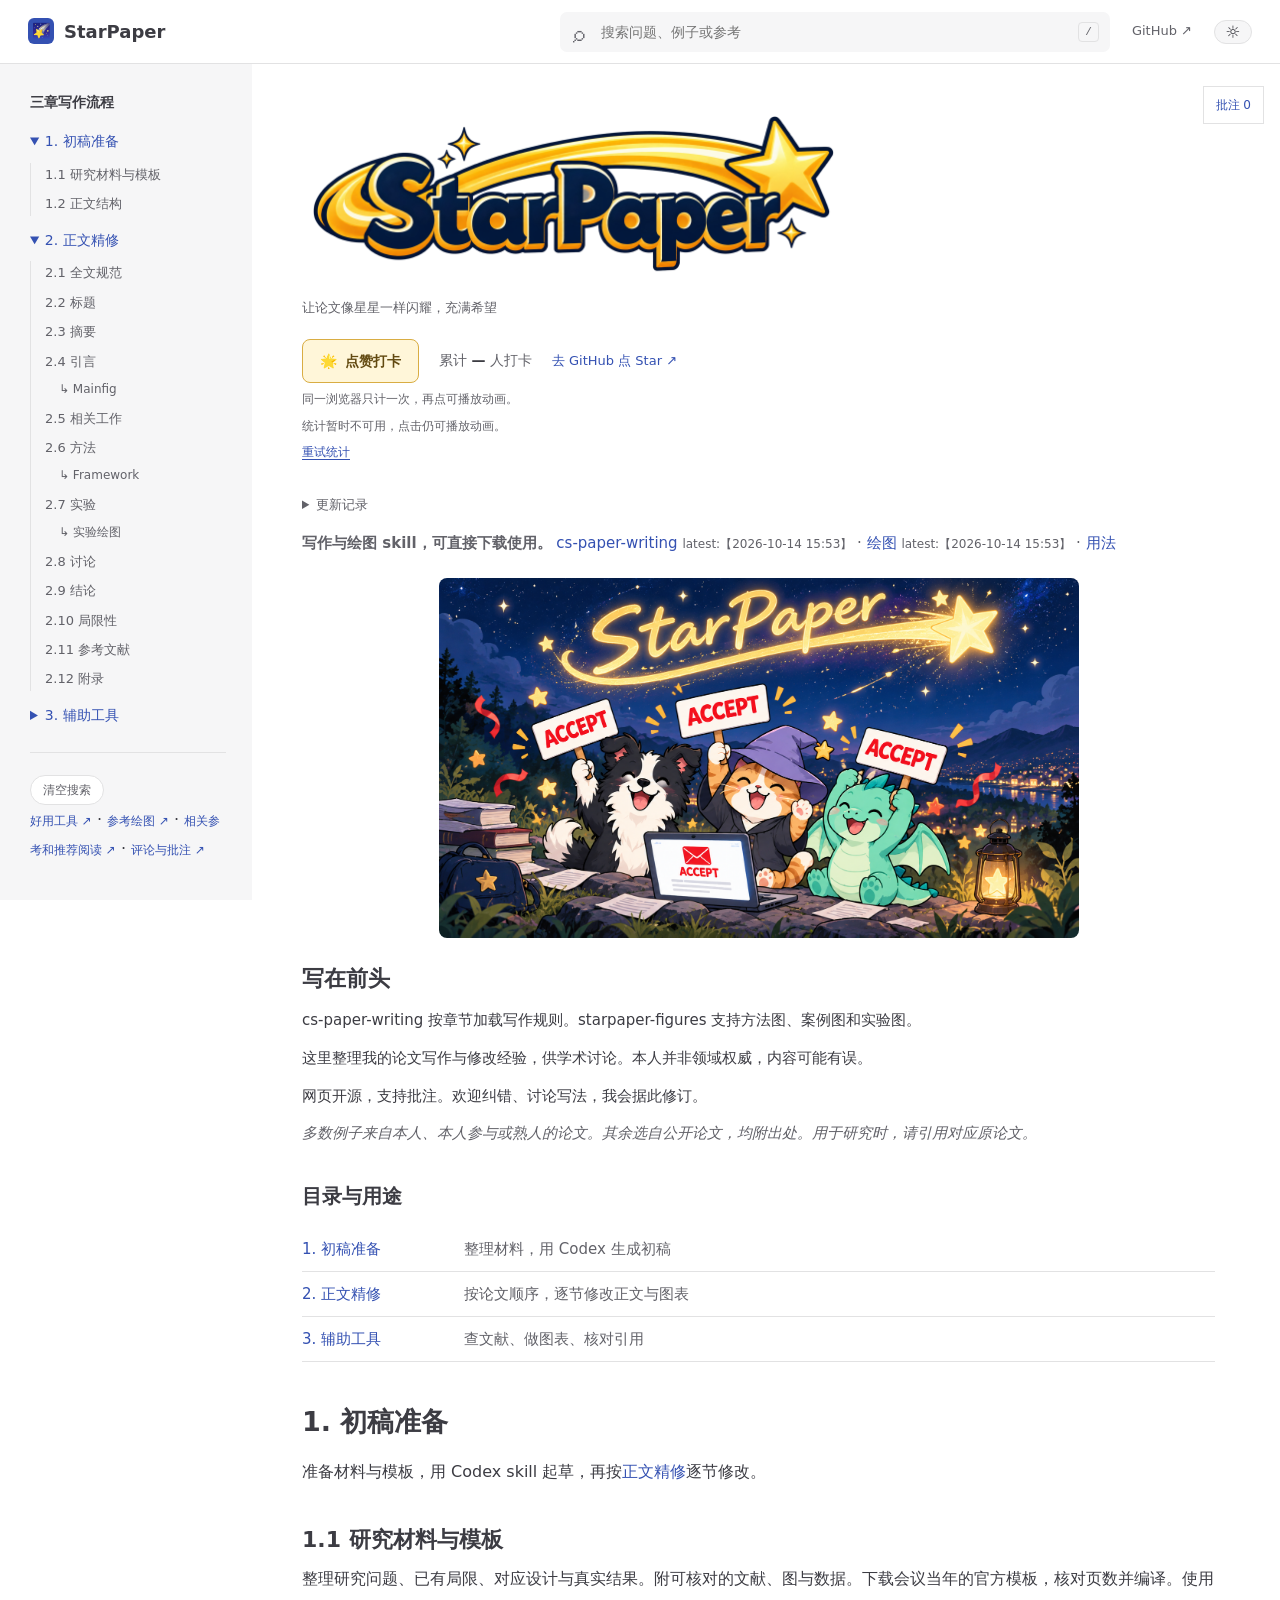
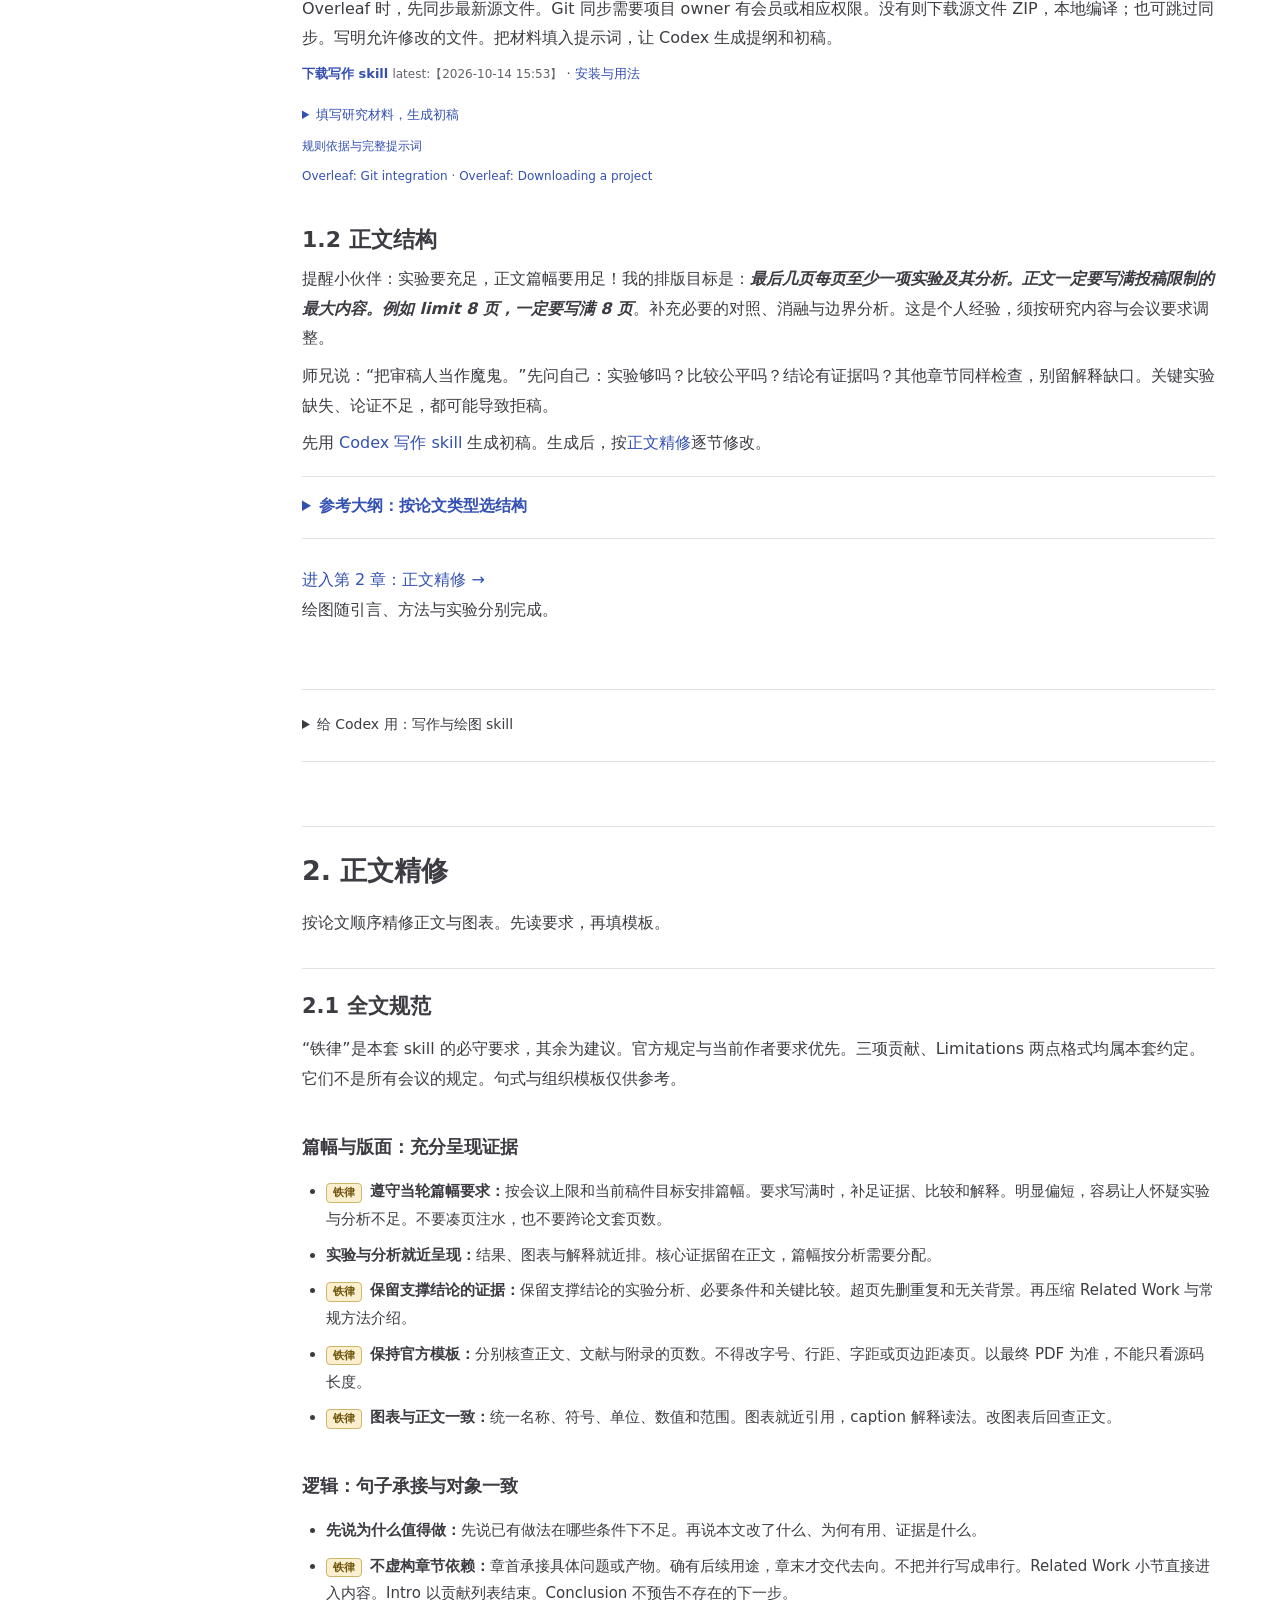
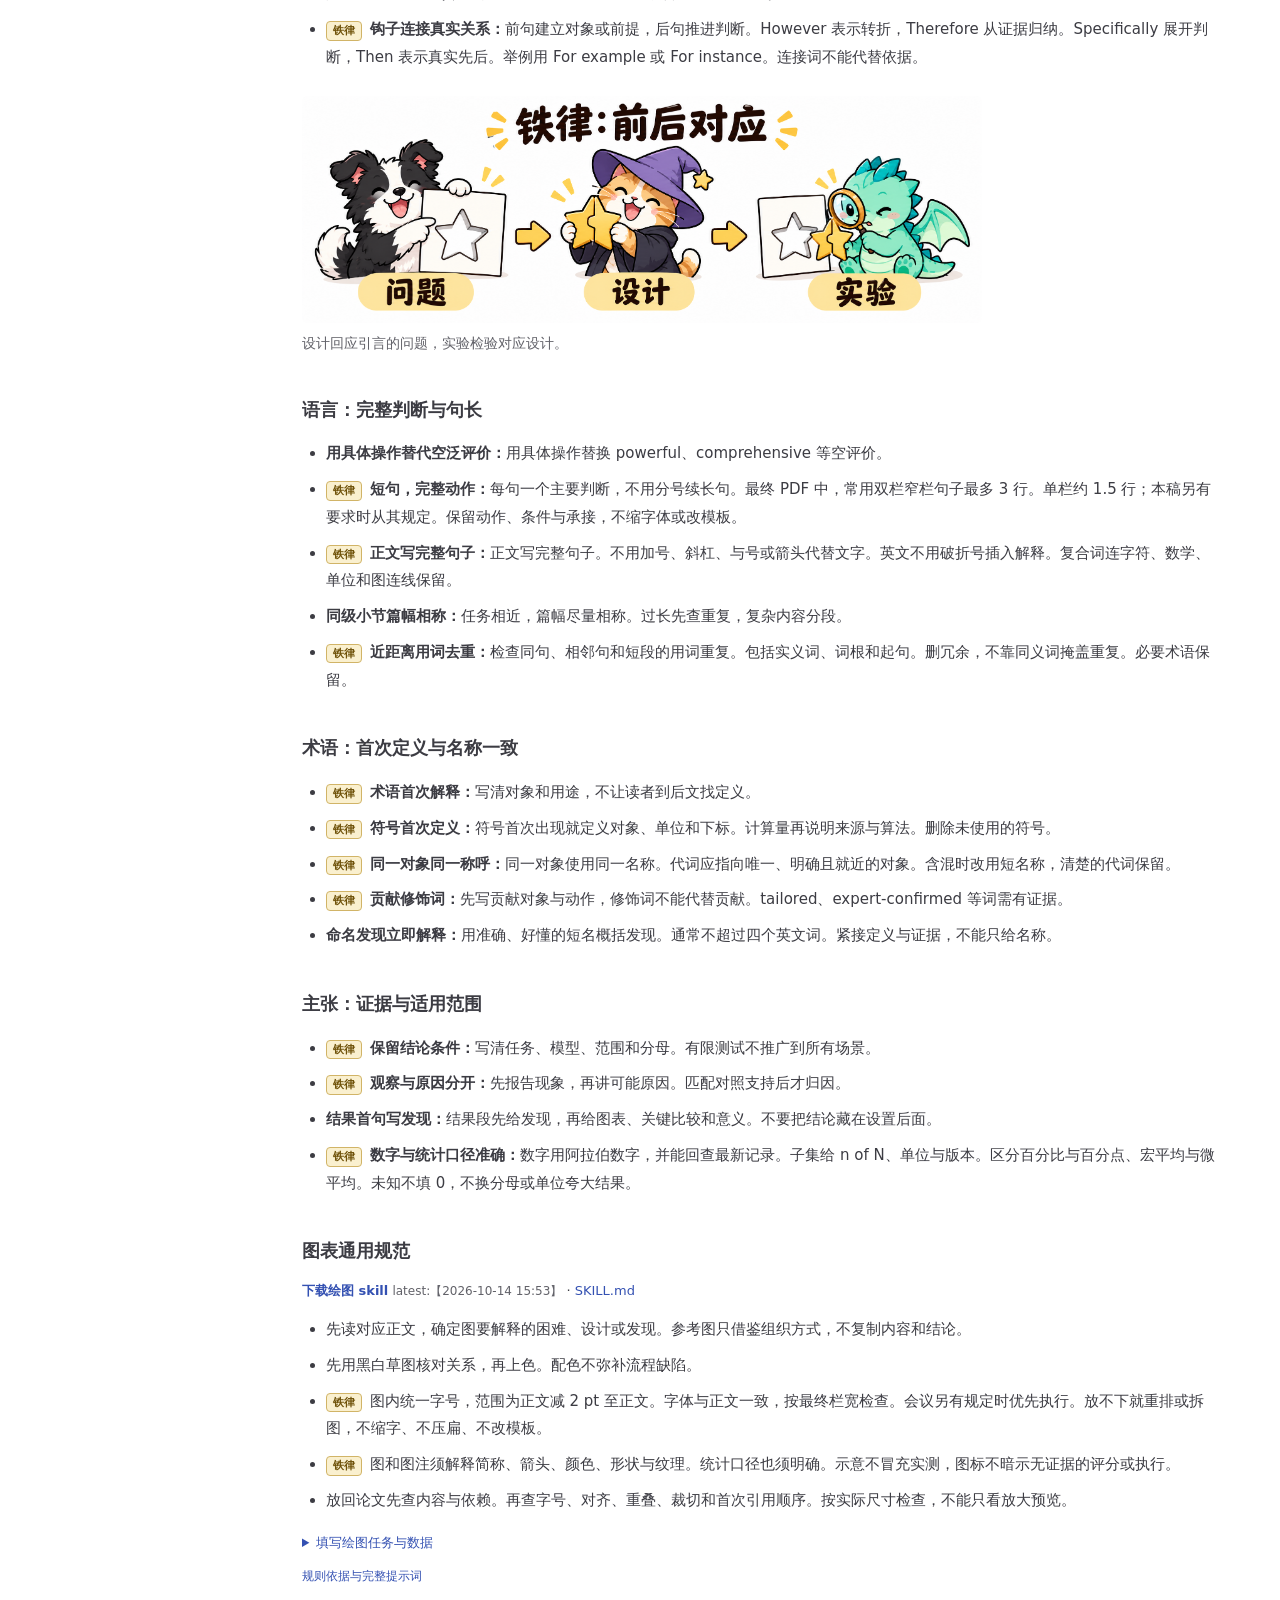
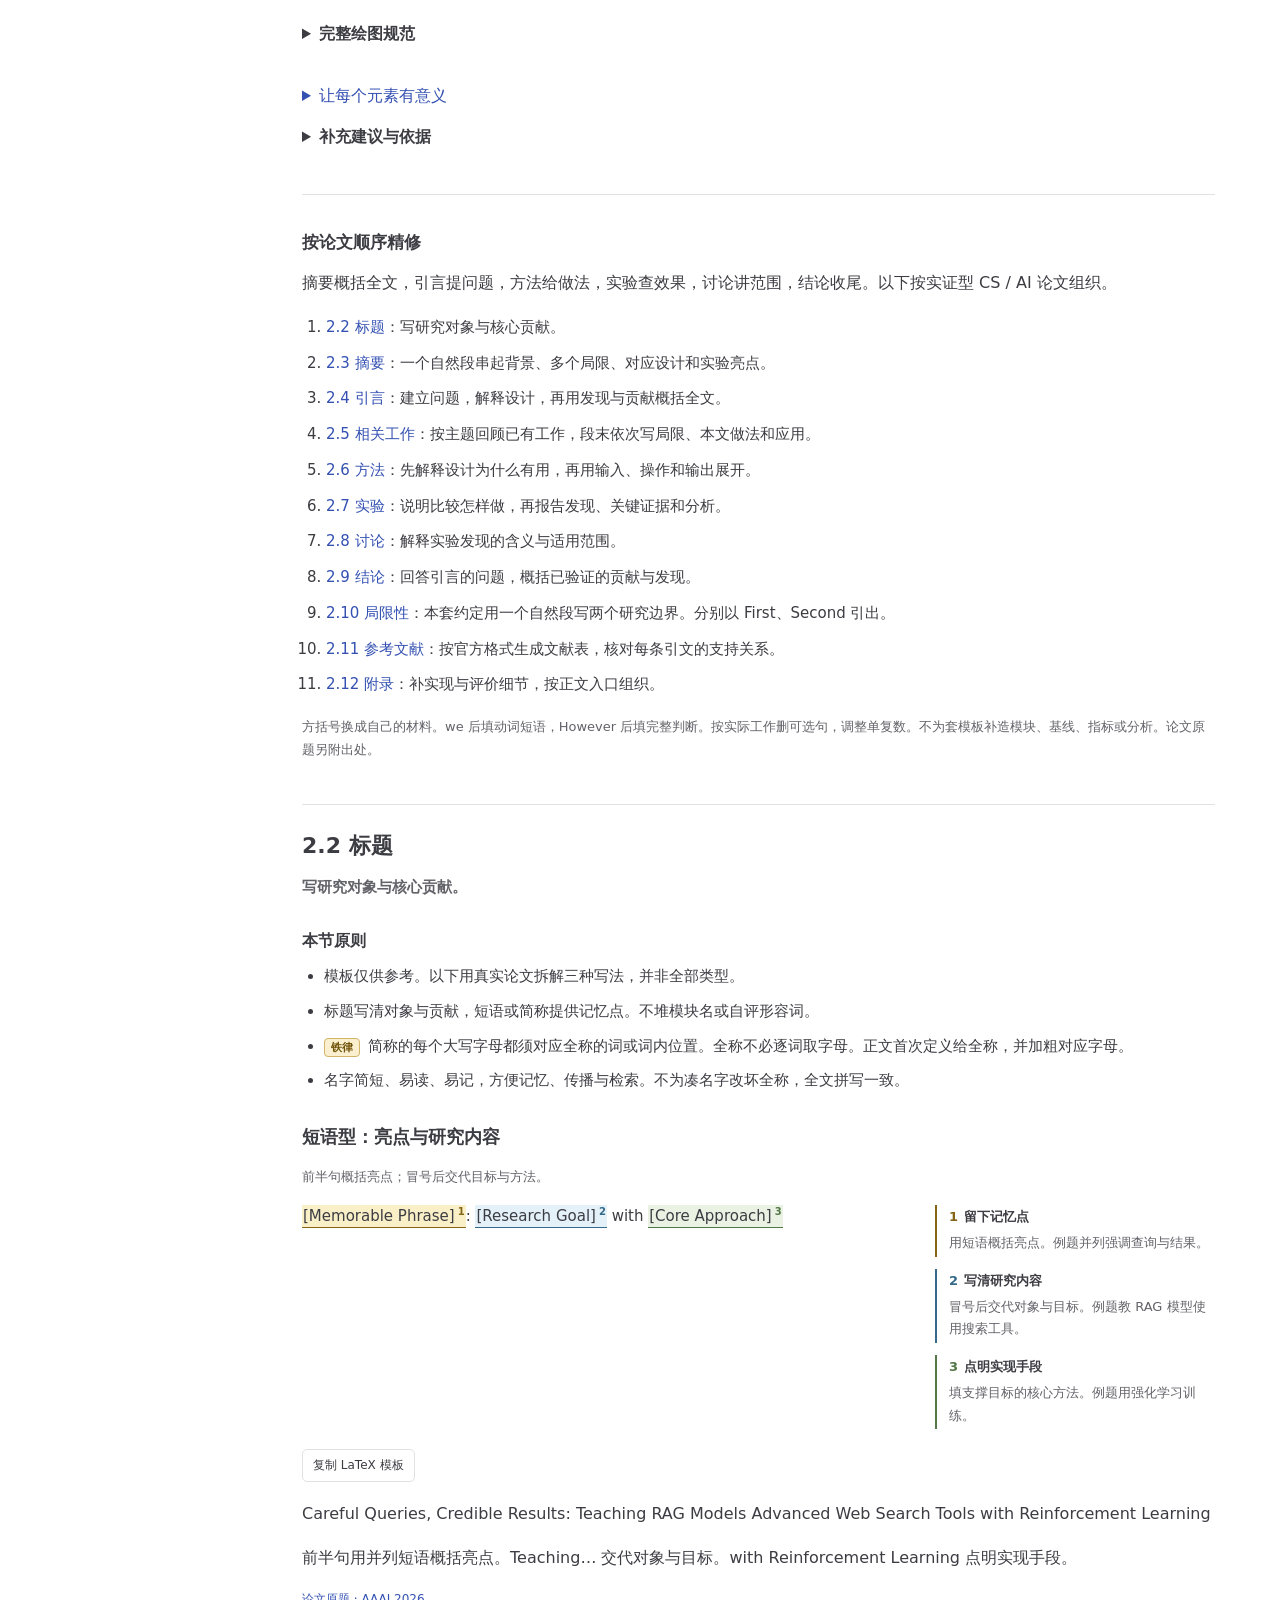
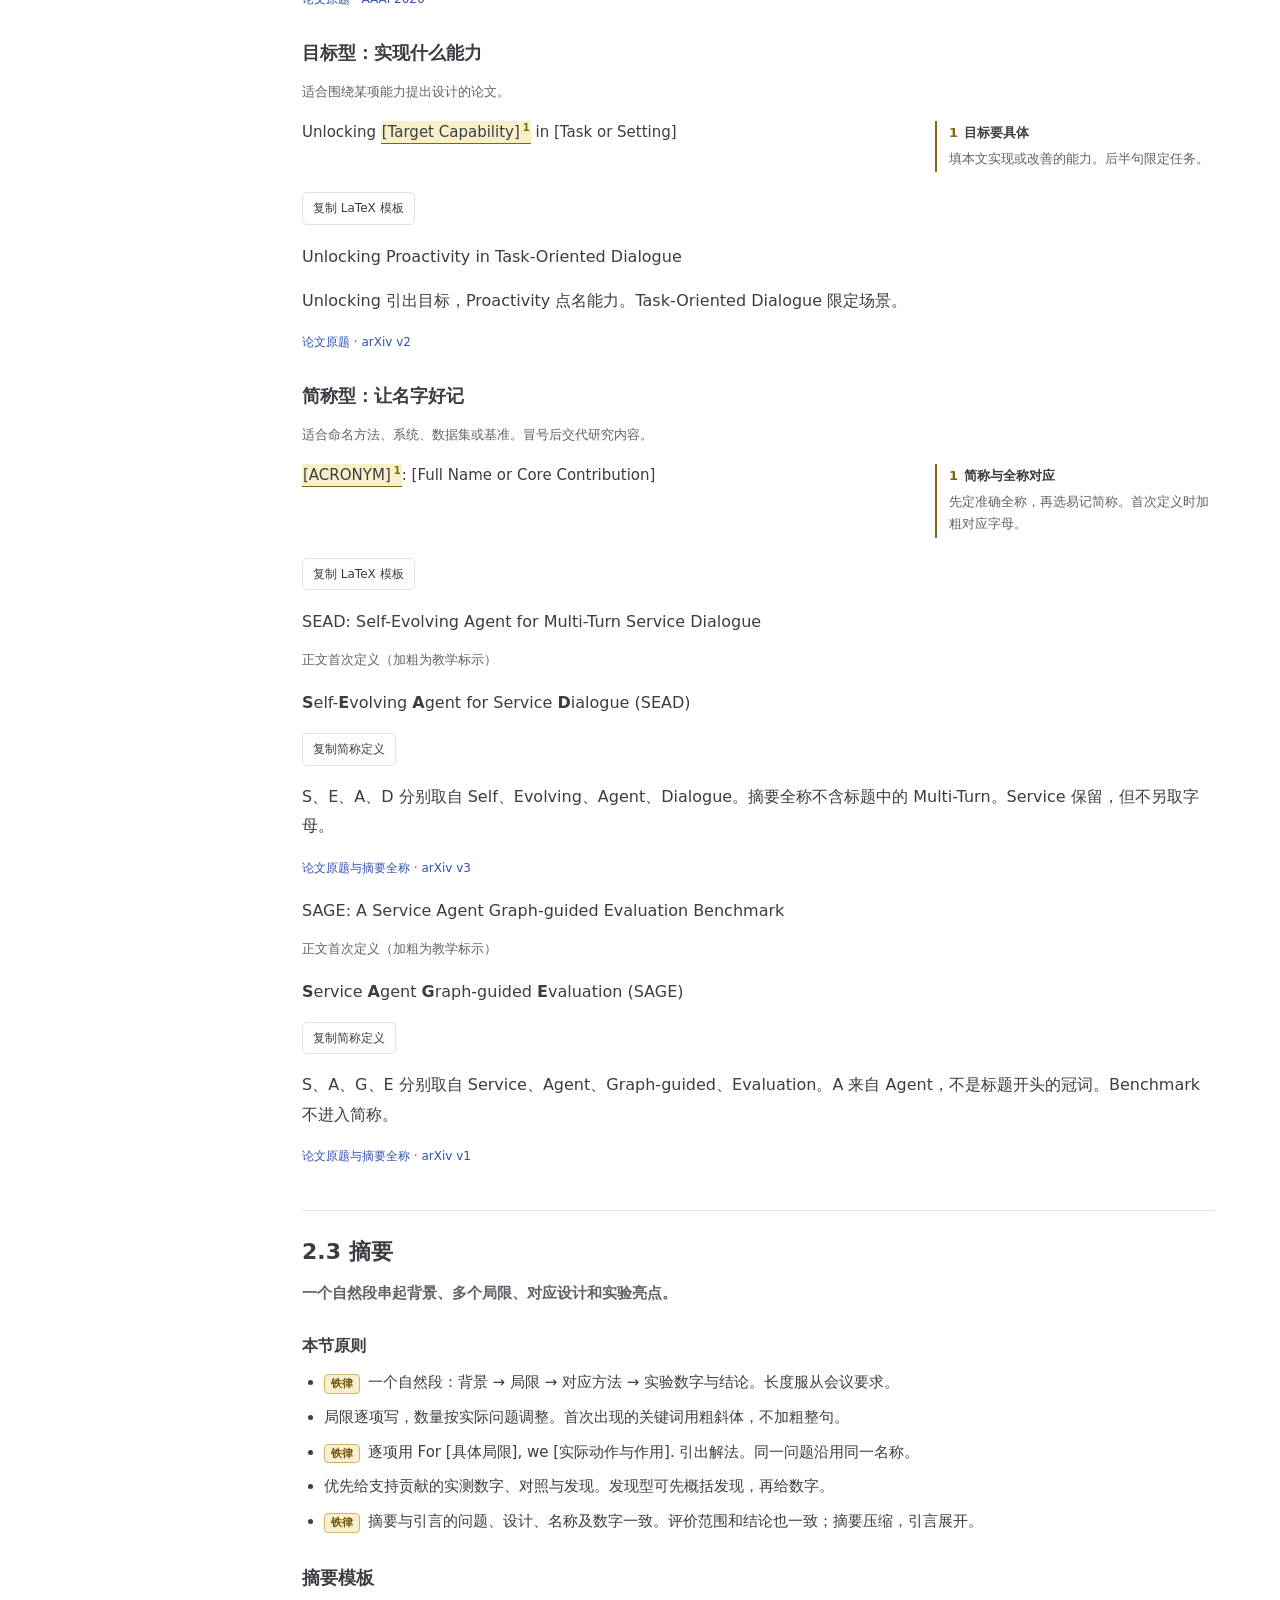
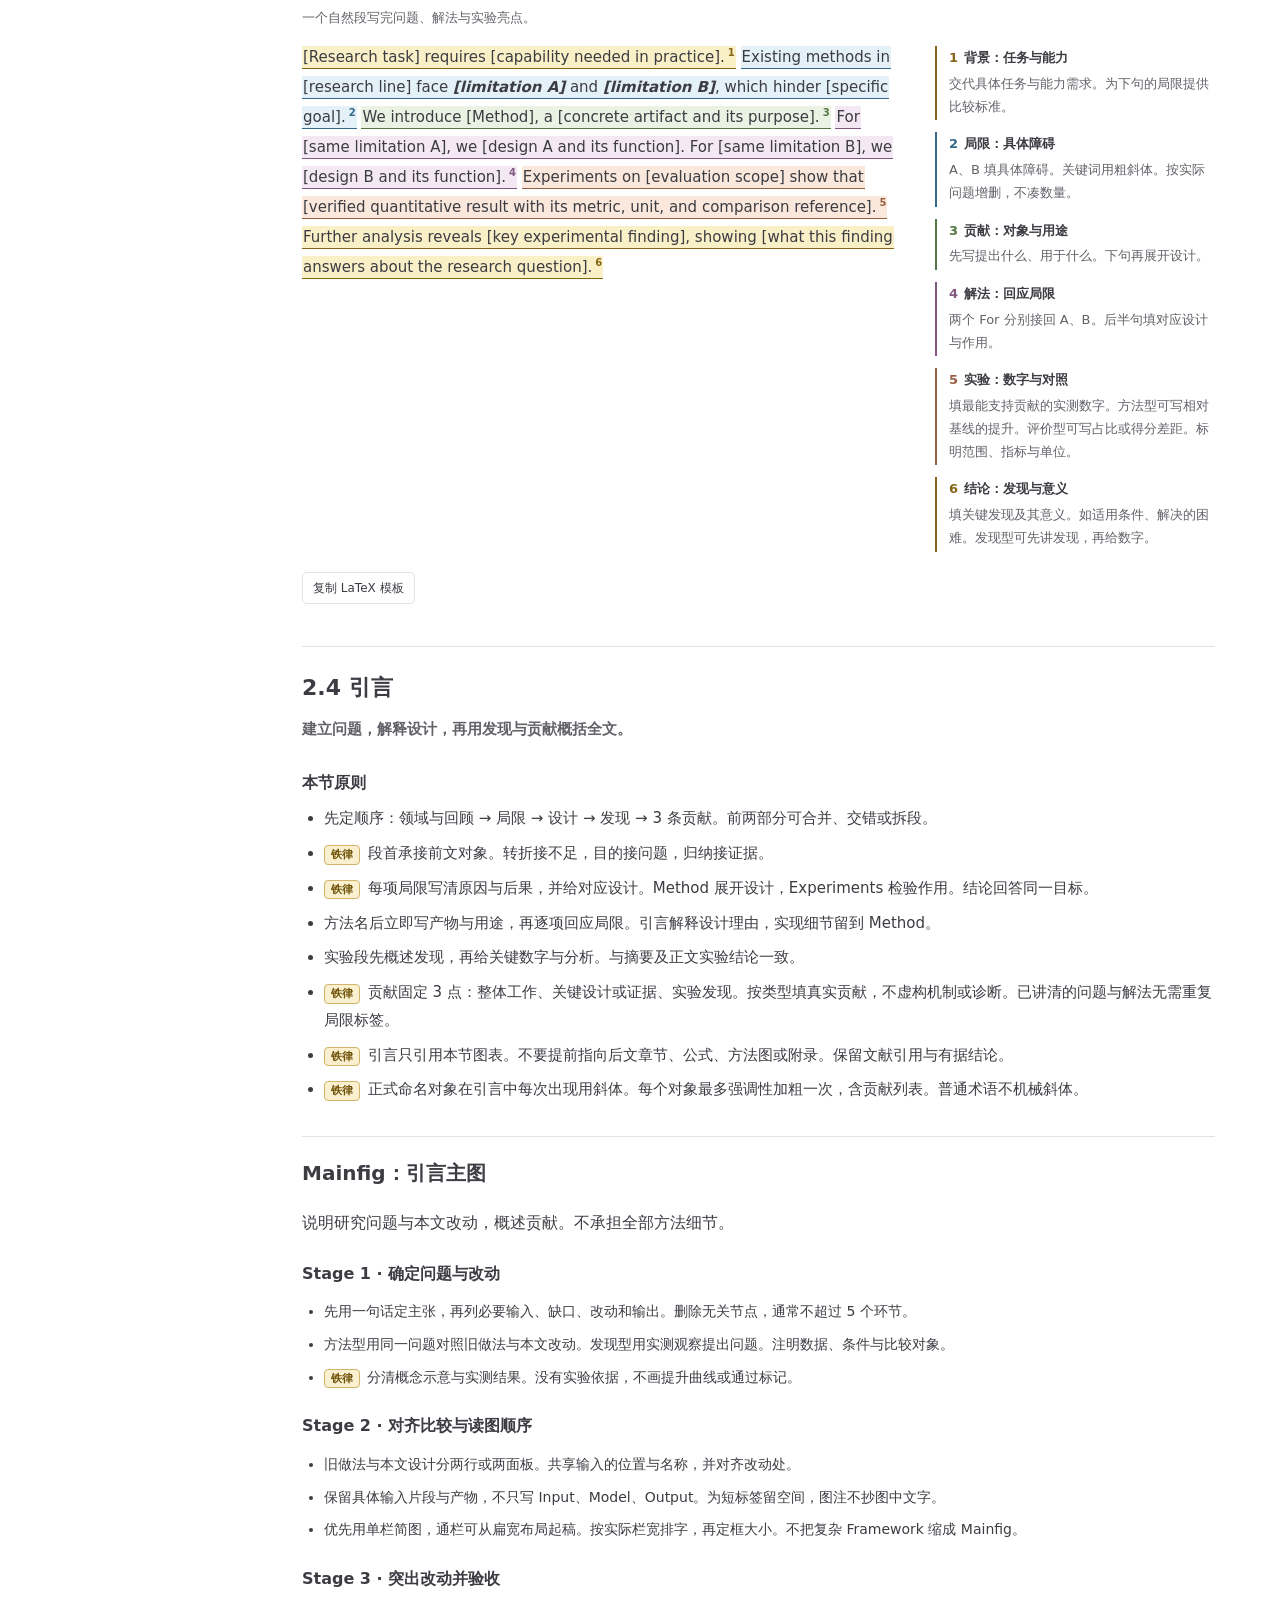
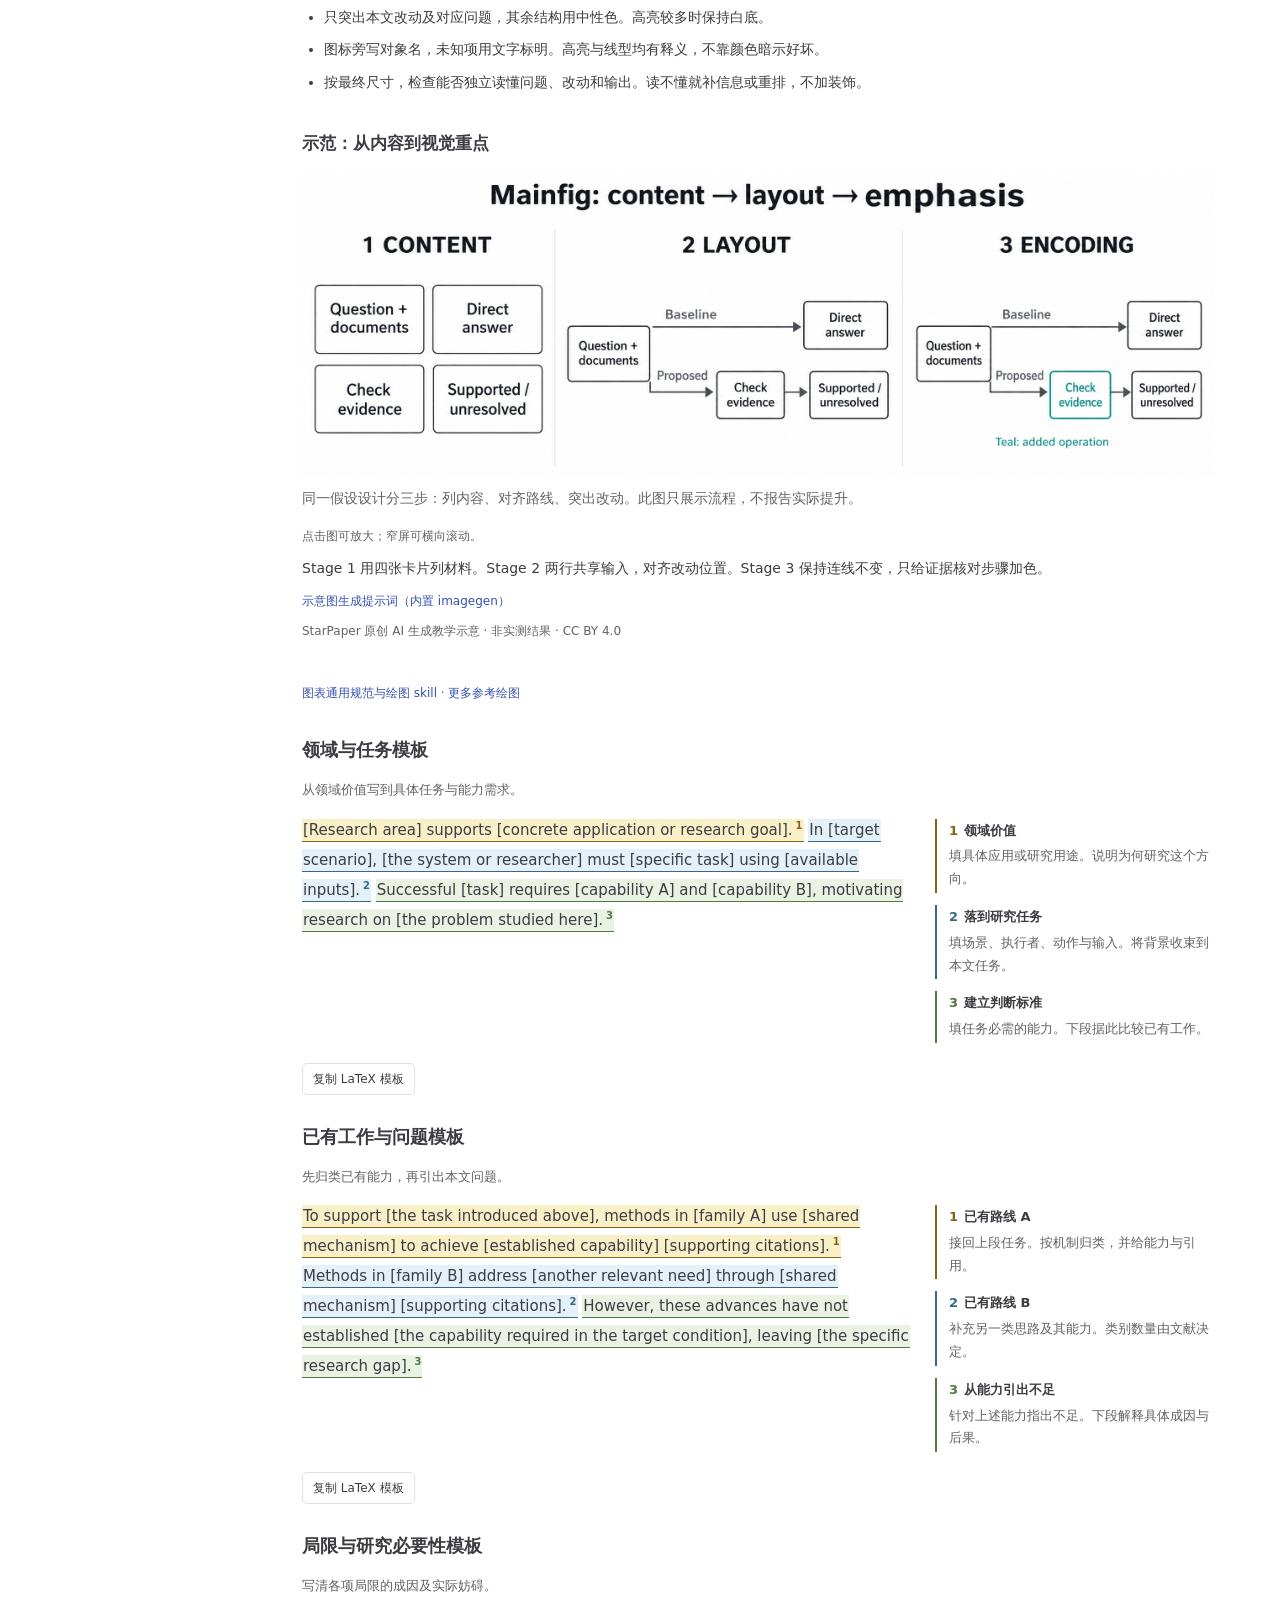
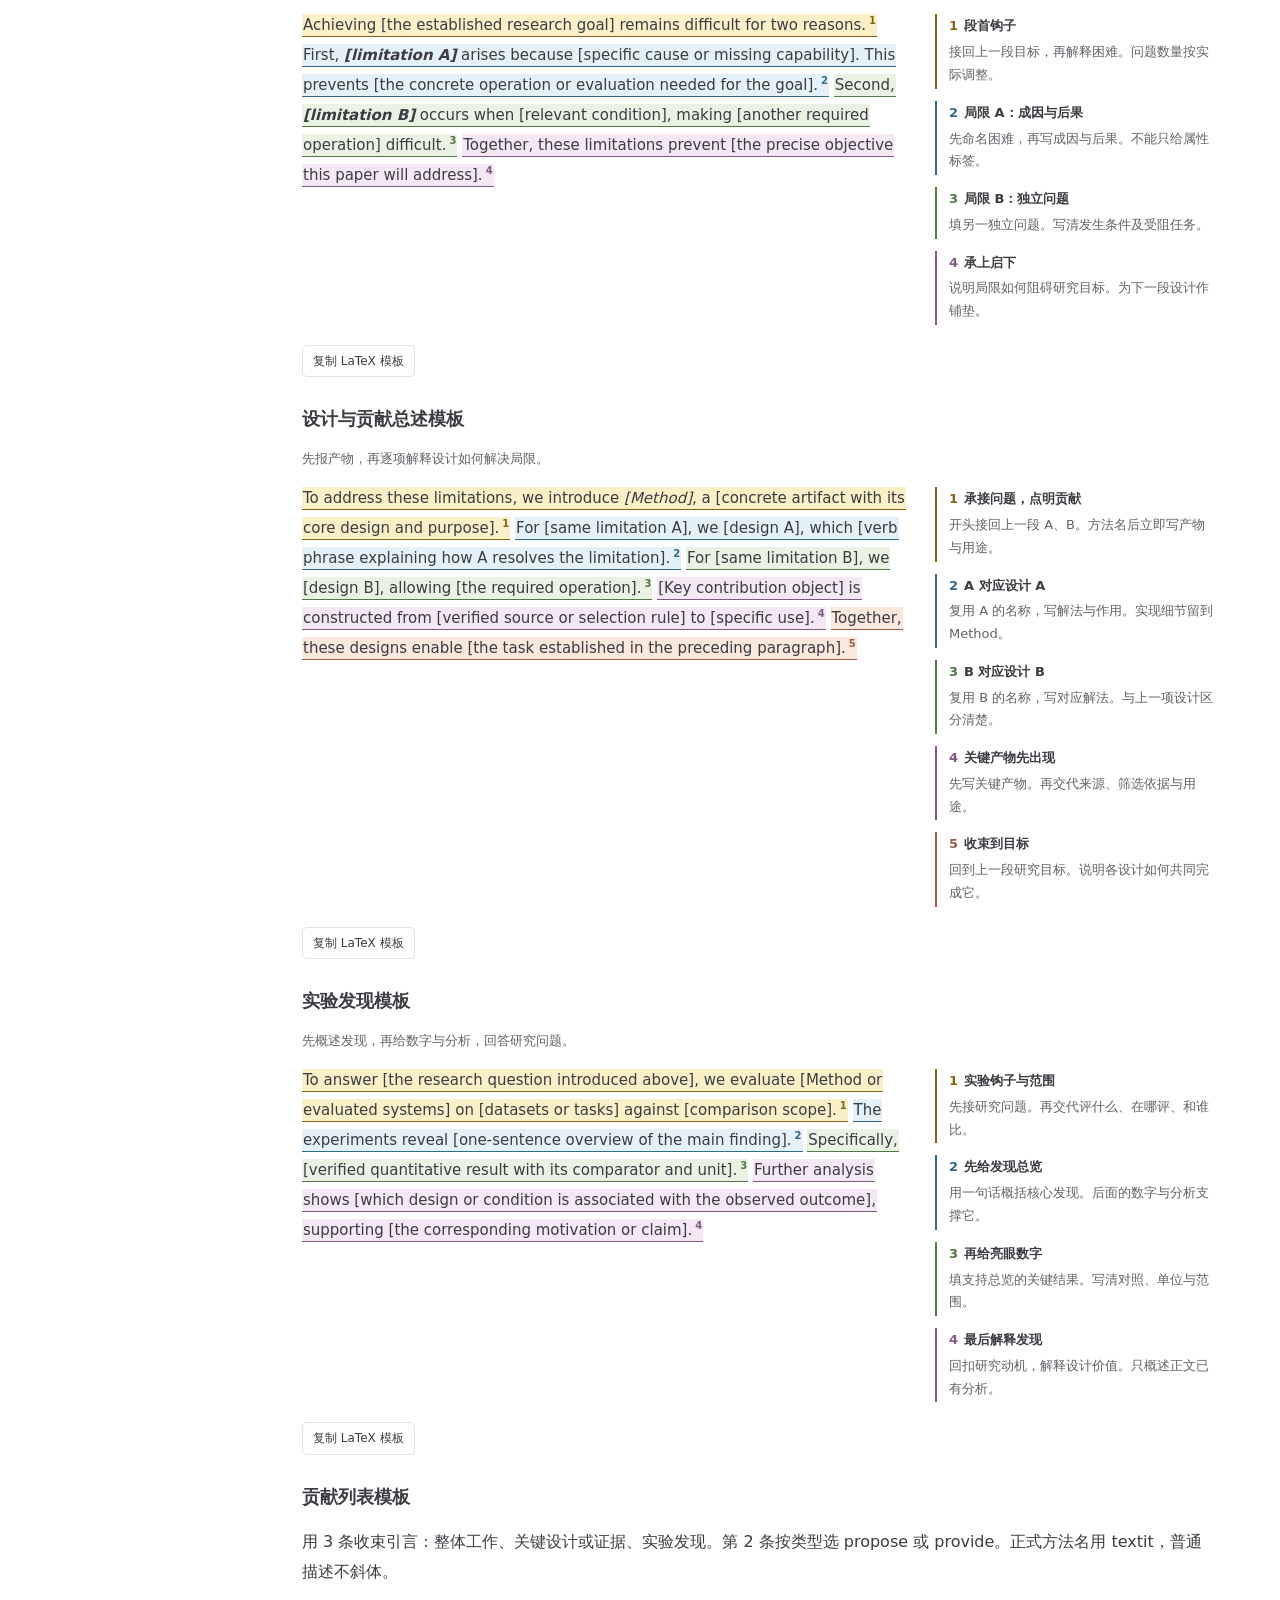
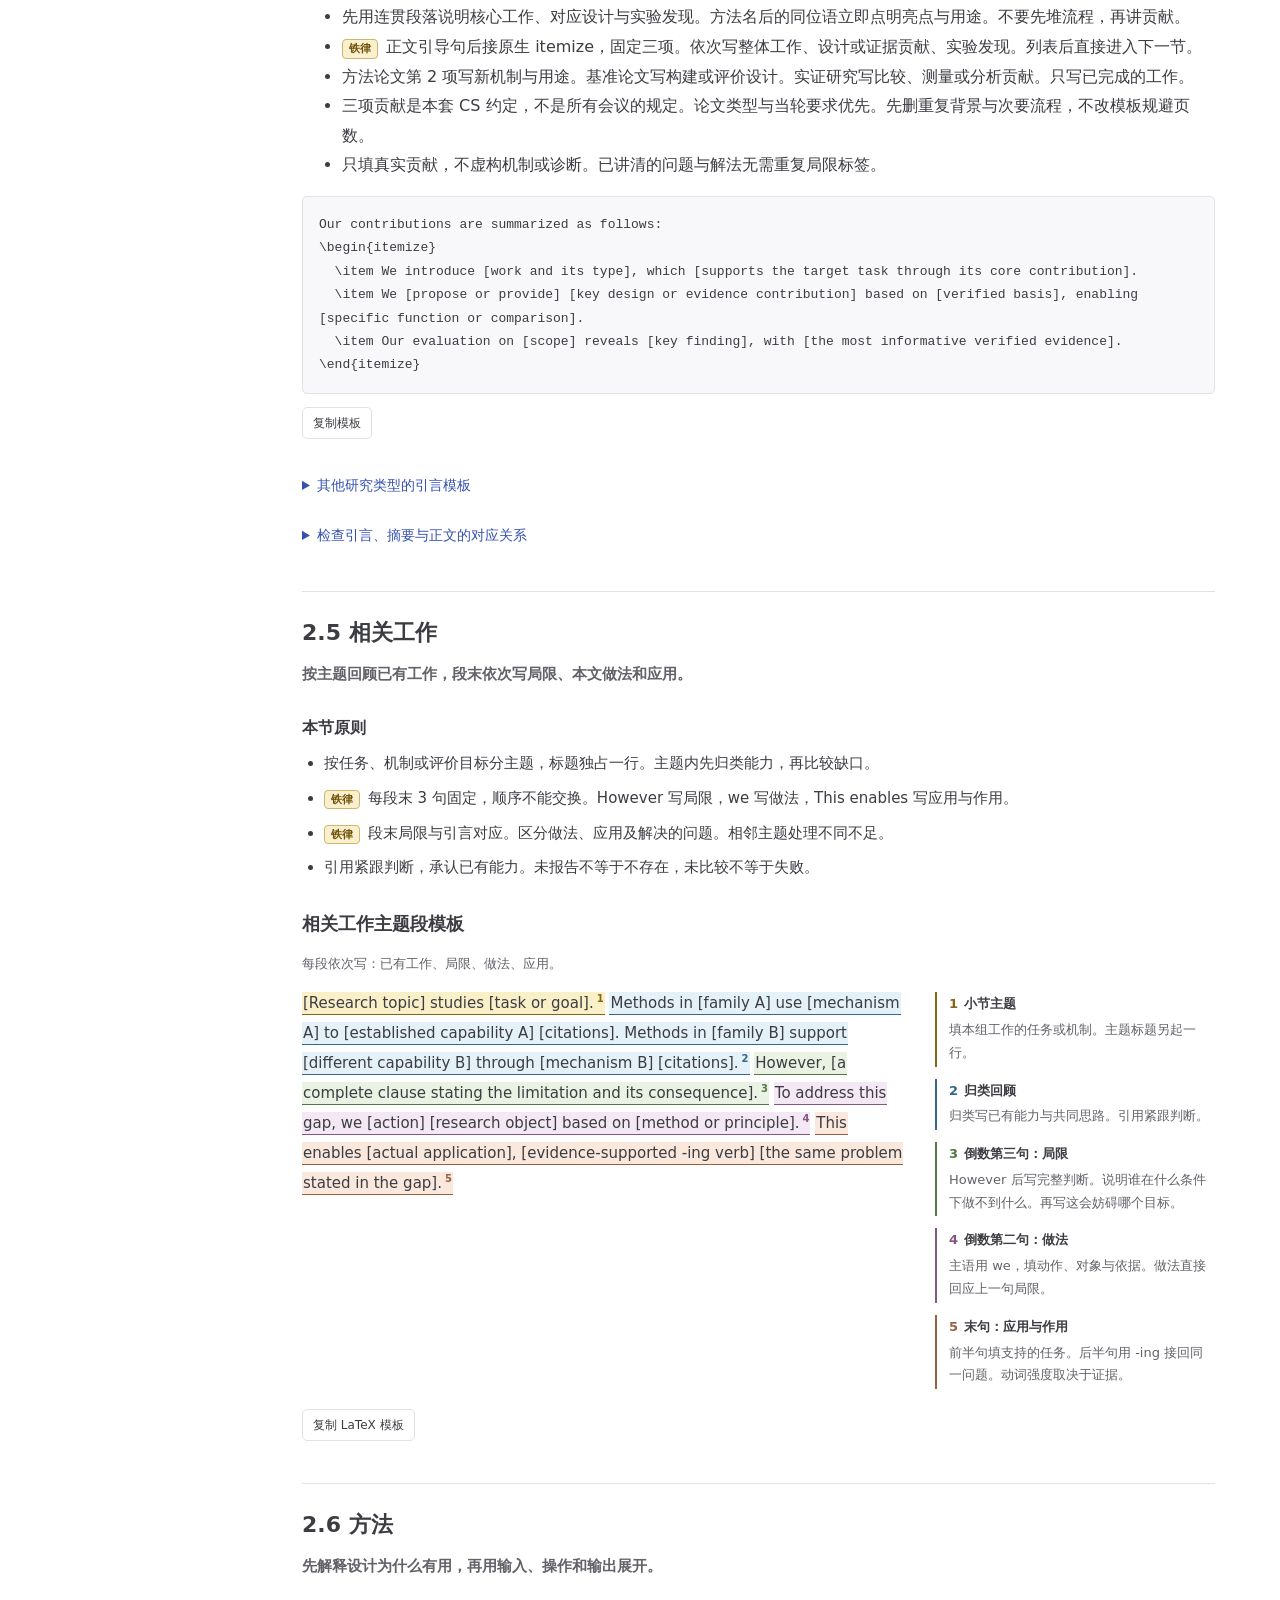
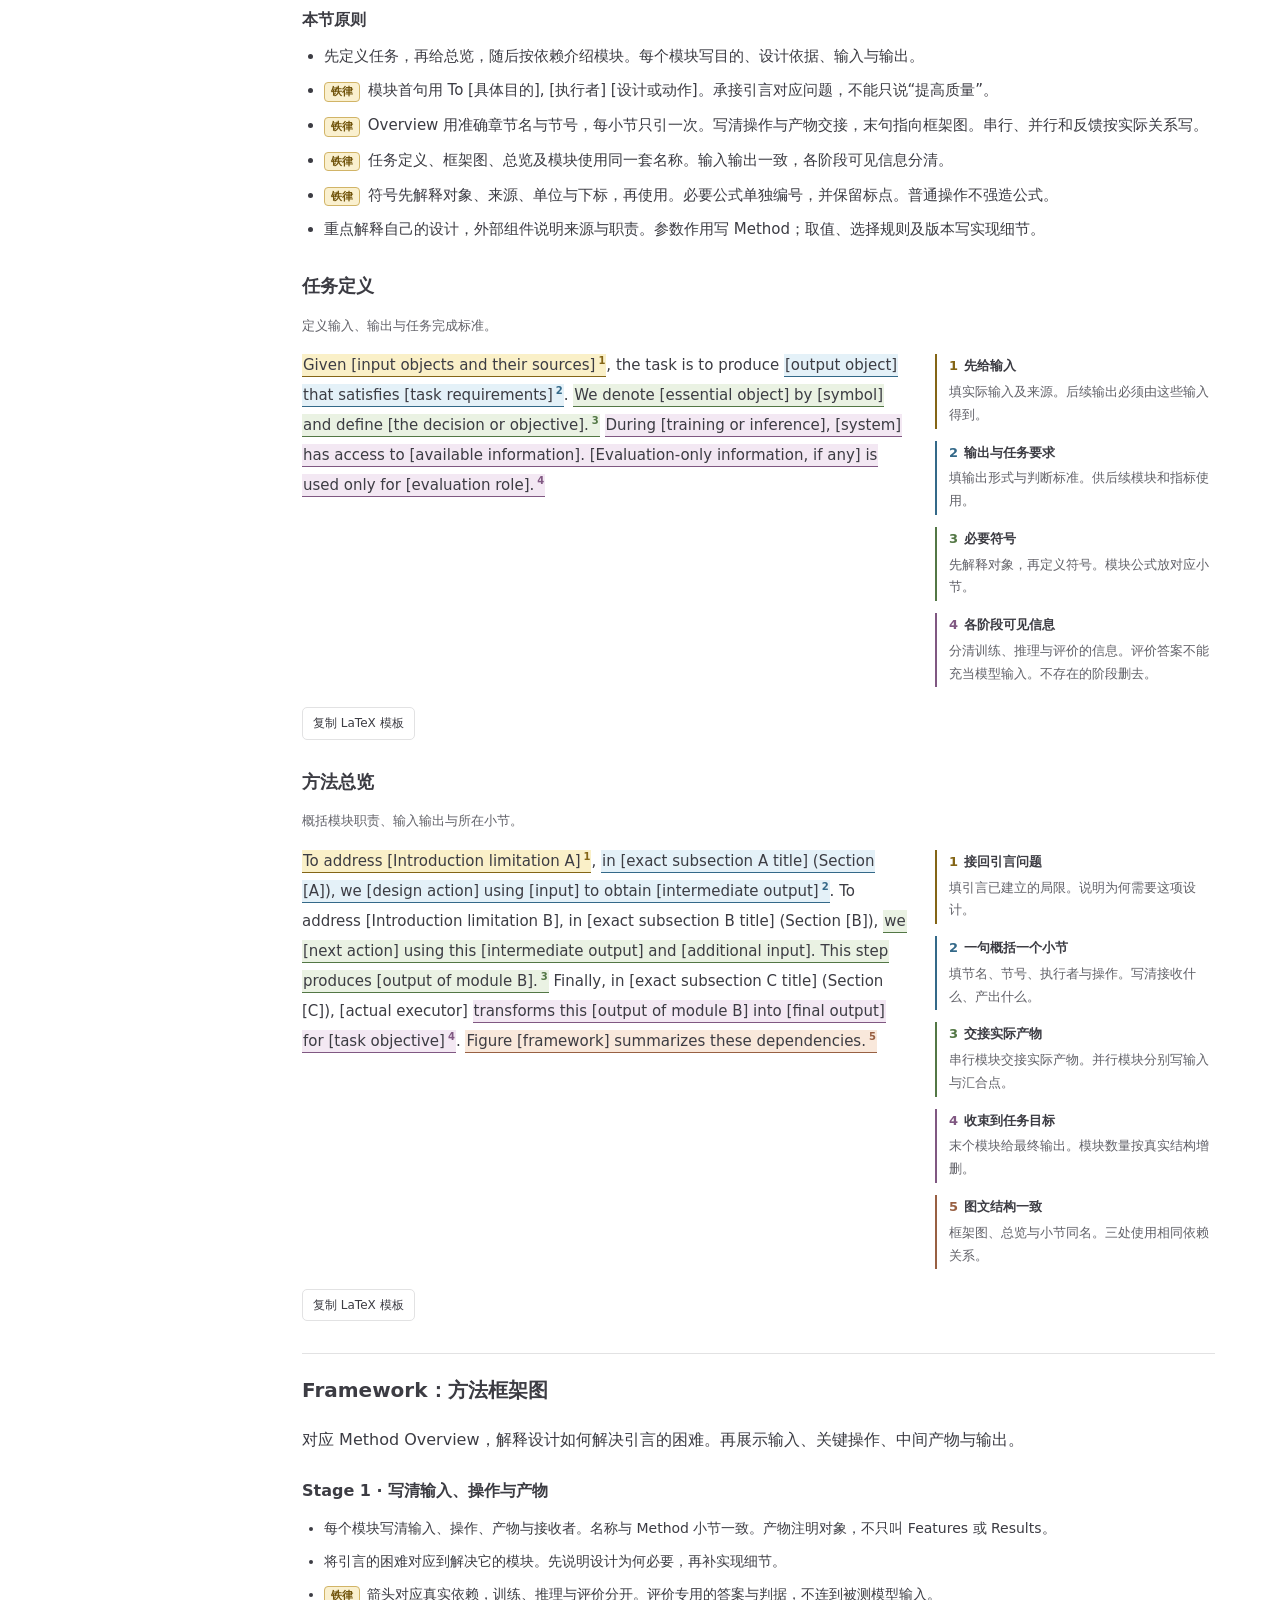
==== commit 471559e9: "Integrate figure guidance and templates into manuscript sections" ====
--- a/index.html
+++ b/index.html
@@ -1,12 +1,12 @@
-<!doctype html><html lang="zh-CN"><head><meta charset="utf-8"><meta name="viewport" content="width=device-width,initial-scale=1"><title>StarPaper | 论文写作与学术绘图 Skills for Codex</title><meta name="description" content="StarPaper: CS paper writing and academic figure drawing skills for Codex. 提供 cs-paper-writing 写作 skill 和 starpaper-figures 绘图 skill，附章节模板、段落批注、mainfig、framework 与 LaTeX 图表规范。"><meta name="robots" content="index,follow"><link rel="canonical" href="https://da1yuqin.github.io/StarPaper/"><meta property="og:type" content="website"><meta property="og:title" content="StarPaper | 论文写作与学术绘图 Skills for Codex"><meta property="og:description" content="StarPaper: CS paper writing and academic figure drawing skills for Codex. 提供 cs-paper-writing 写作 skill 和 starpaper-figures 绘图 skill，附章节模板、段落批注、mainfig、framework 与 LaTeX 图表规范。"><meta property="og:url" content="https://da1yuqin.github.io/StarPaper/"><meta property="og:image" content="https://da1yuqin.github.io/StarPaper/assets/starpaper-night-accept.png"><meta name="twitter:card" content="summary_large_image"><meta name="theme-color" content="#3451b2"><link rel="icon" type="image/svg+xml" href="assets/favicon.svg?v=starpaper"><link rel="stylesheet" href="assets/style.css?v=overview-comics-20261014"><script src="assets/app.js?v=refine-templates-20261013" defer></script><script src="assets/comments.js?v=annotation-align-20261013" defer></script></head><body><a class="skip" href="#main">跳到正文</a>
+<!doctype html><html lang="zh-CN"><head><meta charset="utf-8"><meta name="viewport" content="width=device-width,initial-scale=1"><title>StarPaper | 论文写作与学术绘图 Skills for Codex</title><meta name="description" content="StarPaper: CS paper writing and academic figure drawing skills for Codex. 提供 cs-paper-writing 写作 skill 和 starpaper-figures 绘图 skill，附章节模板、段落批注、mainfig、framework 与 LaTeX 图表规范。"><meta name="robots" content="index,follow"><link rel="canonical" href="https://da1yuqin.github.io/StarPaper/"><meta property="og:type" content="website"><meta property="og:title" content="StarPaper | 论文写作与学术绘图 Skills for Codex"><meta property="og:description" content="StarPaper: CS paper writing and academic figure drawing skills for Codex. 提供 cs-paper-writing 写作 skill 和 starpaper-figures 绘图 skill，附章节模板、段落批注、mainfig、framework 与 LaTeX 图表规范。"><meta property="og:url" content="https://da1yuqin.github.io/StarPaper/"><meta property="og:image" content="https://da1yuqin.github.io/StarPaper/assets/starpaper-night-accept.png"><meta name="twitter:card" content="summary_large_image"><meta name="theme-color" content="#3451b2"><link rel="icon" type="image/svg+xml" href="assets/favicon.svg?v=starpaper"><link rel="stylesheet" href="assets/style.css?v=inline-figures-20261014"><script src="assets/app.js?v=inline-figures-20261014" defer></script><script src="assets/comments.js?v=annotation-align-20261013" defer></script></head><body><a class="skip" href="#main">跳到正文</a>
 <header class="topbar"><button id="mobile-toggle" class="mobile-toggle js-only" aria-controls="sidebar" aria-expanded="false" aria-label="目录">☰</button><a class="brand" href="./"><span class="logo" aria-hidden="true">🌠</span>StarPaper</a><div class="search js-only"><span aria-hidden="true">⌕</span><input id="search" type="search" aria-label="搜索条目" placeholder="搜索问题、例子或参考"><kbd aria-hidden="true">/</kbd></div><a class="repo-link" href="https://github.com/Da1yuqin/StarPaper">GitHub ↗</a><button class="theme js-only" id="theme-toggle" aria-label="切换深色模式" aria-pressed="false">☼</button></header>
-<aside class="sidebar js-only" id="sidebar" aria-label="目录"><h2>四章写作流程</h2><nav class="primary-nav" aria-label="主目录"><details class="nav-chapter" open><summary>1. 初稿准备</summary><nav class="subchapter-nav" aria-label="第一章两节"><a href="#draft-step-1">1.1 研究材料与模板</a><a href="#draft-step-3">1.2 正文结构</a></nav></details><details class="nav-chapter"><summary>2. 论文绘图</summary><nav class="subchapter-nav" aria-label="绘图章节目录"><a href="#figure-mainfig">2.1 Mainfig</a><a href="#figure-framework">2.2 Framework</a><a href="#figure-experiments">2.3 实验绘图</a></nav></details><details class="nav-chapter" open><summary>3. 正文精修</summary><nav class="subchapter-nav" aria-label="正文精修章节目录"><a href="#general-rules">3.1 全文规范</a><a href="#chapter-title">3.2 标题</a><a href="#chapter-abstract">3.3 摘要</a><a href="#chapter-intro">3.4 引言</a><a href="#chapter-related">3.5 相关工作</a><a href="#chapter-method">3.6 方法</a><a href="#chapter-experiments">3.7 实验</a><a href="#chapter-discussion">3.8 讨论</a><a href="#chapter-conclusion">3.9 结论</a><a href="#chapter-limitations">3.10 局限性</a><a href="#chapter-references">3.11 参考文献</a><a href="#chapter-appendix">3.12 附录</a></nav></details><details class="nav-chapter"><summary>4. 辅助工具</summary><nav class="subchapter-nav" aria-label="工具章节目录"><a href="#tools-reading">4.1 文献检索与阅读</a><a href="#tools-writing">4.2 写作与排版</a><a href="#tools-figures">4.3 论文绘图</a><a href="#tools-citations">4.4 引用核验</a><a href="#tools-code">4.5 代码阅读</a><a href="#tools-papers">4.6 论文发布与维护</a><a href="#tools-explore">4.7 其他资源</a><a href="#code-release-prompt">4.8 开源整理</a></nav></details></nav><div class="side-tools"><button class="reset" data-reset>清空搜索</button></div><a class="side-source" href="#tools">好用工具 ↗</a> · <a class="side-source" href="#figure-appendix">参考绘图 ↗</a> · <a class="side-source" href="#reading">相关参考和推荐阅读 ↗</a> · <a class="side-source" href="#footprints">评论与批注 ↗</a></aside>
+<aside class="sidebar js-only" id="sidebar" aria-label="目录"><h2>三章写作流程</h2><nav class="primary-nav" aria-label="主目录"><details class="nav-chapter" open><summary>1. 初稿准备</summary><nav class="subchapter-nav" aria-label="第一章两节"><a href="#draft-step-1">1.1 研究材料与模板</a><a href="#draft-step-3">1.2 正文结构</a></nav></details><details class="nav-chapter" open><summary>2. 正文精修</summary><nav class="subchapter-nav" aria-label="正文精修章节目录"><a href="#general-rules">2.1 全文规范</a><a href="#chapter-title">2.2 标题</a><a href="#chapter-abstract">2.3 摘要</a><a href="#chapter-intro">2.4 引言</a><a class="nav-figure" href="#figure-mainfig">↳ Mainfig</a><a href="#chapter-related">2.5 相关工作</a><a href="#chapter-method">2.6 方法</a><a class="nav-figure" href="#figure-framework">↳ Framework</a><a href="#chapter-experiments">2.7 实验</a><a class="nav-figure" href="#figure-experiments">↳ 实验绘图</a><a href="#chapter-discussion">2.8 讨论</a><a href="#chapter-conclusion">2.9 结论</a><a href="#chapter-limitations">2.10 局限性</a><a href="#chapter-references">2.11 参考文献</a><a href="#chapter-appendix">2.12 附录</a></nav></details><details class="nav-chapter"><summary>3. 辅助工具</summary><nav class="subchapter-nav" aria-label="工具章节目录"><a href="#tools-reading">3.1 文献检索与阅读</a><a href="#tools-writing">3.2 写作与排版</a><a href="#tools-figures">3.3 论文绘图</a><a href="#tools-citations">3.4 引用核验</a><a href="#tools-code">3.5 代码阅读</a><a href="#tools-papers">3.6 论文发布与维护</a><a href="#tools-explore">3.7 其他资源</a><a href="#code-release-prompt">3.8 开源整理</a></nav></details></nav><div class="side-tools"><button class="reset" data-reset>清空搜索</button></div><a class="side-source" href="#tools">好用工具 ↗</a> · <a class="side-source" href="#figure-appendix">参考绘图 ↗</a> · <a class="side-source" href="#reading">相关参考和推荐阅读 ↗</a> · <a class="side-source" href="#footprints">评论与批注 ↗</a></aside>
 <main id="main" class="main"><div class="doc"><div data-annotatable><section class="doc-head"><h1><img class="title-logo" src="assets/starpaper-logo.png" alt="StarPaper" width="2172" height="724" decoding="async"></h1><p class="site-subtitle">让论文像星星一样闪耀，充满希望</p><div class="page-checkin js-only" id="page-stats" data-annotation-exclude>
   <div class="page-checkin__row"><button class="page-checkin__button" id="page-like" type="button" aria-pressed="false" aria-describedby="page-checkin-hint"><span aria-hidden="true">🌟</span> <span data-like-label>点赞打卡</span></button><span class="page-checkin__total">累计 <strong id="page-like-count">—</strong> 人打卡</span><a class="page-checkin__star" href="https://github.com/Da1yuqin/StarPaper" target="_blank" rel="noopener noreferrer" title="打开 GitHub 后点击仓库的 Star">去 GitHub 点 Star ↗</a></div>
   <p class="page-checkin__hint" id="page-checkin-hint">同一浏览器只计一次，再点可播放动画。</p>
   <p class="page-stats__status" id="page-stats-status" role="status" aria-live="polite"></p><button class="page-stats__retry" id="page-stats-retry" type="button" hidden>重试统计</button>
-</div><details class="update-log" id="update-log"><summary>更新记录</summary><div class="update-log-scroll" role="region" aria-label="历史更新记录，可滚动查看" tabindex="0"><ol><li><time datetime="2026-10-14T15:01:04+08:00">2026-10-14 15:01</time> · <strong>新增目录、铁律漫画与引用模板</strong> · skill 更新<ul><li>开头按章节列用途，初稿说明改为使用 Codex skill 后逐节精修。</li><li>两幅简图说明前后对应与实验归因，合并重复文字。</li><li>补齐会议、期刊与 arXiv 的 BibTeX 模板，更新公开写作 skill。</li></ul></li><li><time datetime="2026-10-14T13:29:50+08:00">2026-10-14 13:29</time> · <strong>全文语言精简</strong> · skill 更新<ul><li>删重复，拆长句，压缩旁批。</li><li>提示词与公开 skill 同步精简，章节划分不变。</li></ul></li><li><time datetime="2026-10-14T13:02:55+08:00">2026-10-14 13:02</time> · <strong>正文结构：实验与篇幅提醒</strong><ul><li>补充实验充分性、正文篇幅与投稿前自查的作者经验。</li></ul></li><li><time datetime="2026-10-14T12:59:05+08:00">2026-10-14 12:59</time> · <strong>标题示范以真实论文为准</strong> · skill 更新<ul><li>加入 Careful Queries, Credible Results，拆解记忆点、研究目标与实现手段。</li><li>删除缺少真实论文示范的设计型、问句型和发现型模板；保留模板仅供参考，同步公开写作 skill。</li></ul></li><li><time datetime="2026-10-14T12:48:38+08:00">2026-10-14 12:48</time> · <strong>标题模板与简称命名</strong> · skill 更新<ul><li>标题补充设计型、问句型、发现型、目标型与简称型，注明模板仅供参考。</li><li>用 Unlocking Proactivity、SEAD 和 SAGE 说明标题结构、简称来源与正文加粗方式；同步公开写作 skill。</li></ul></li><li><time datetime="2026-10-13T21:46+08:00">2026-10-13 21:46</time> · <strong>正文精修全文检查</strong> · skill 更新<ul><li>按论文类型区分引言贡献，修正占位句法与全文对应图。</li><li>补全方法输入输出交接，统一消融设置、统计说明与 LaTeX 引用。</li><li>参考文献分为正文引文与 BibTeX 两块；合并重复规则，区分铁律与排版建议。</li><li>公开写作 skill 同步正文模板和各类引言模板。</li></ul></li><li><time datetime="2026-10-13T21:17:54+08:00">2026-10-13 21:17</time> · <strong>正文精修改为顺序填空模板</strong> · skill 更新<ul><li>按论文顺序集中展示各节职责、逻辑要求与填空模板；旁批解释句子位置，不再讲某篇论文的改词记录。</li><li>摘要支持多个局限并用粗斜体强调关键词，结尾放关键实验数字和结论。</li><li>方法、指标、消融、案例分析及文末章节统一为通用模板；网页与按章节拆分的写作 skill 同步。</li></ul></li><li><time datetime="2026-10-13T16:01:12+08:00">2026-10-13 16:01</time> · <strong>绘图流程与实验写作模板</strong><ul><li>Mainfig、Framework 与实验图按内容、排版、编码三个阶段展开，加入连续示意与元素语义说明。</li><li>Metrics 改为编号的紧凑自然段；消融按模块配对 Setting 与 Results，补充结果表模板。</li><li>新增 Case Study 模板与选例、图中注解要求；增加悬浮回到顶部按钮。</li><li>公开写作下载包同步新增实验模板，latest 标注本次时间；本地私有 skill 未改动。</li></ul></li><li><time datetime="2026-10-13T14:12:16+08:00">2026-10-13 14:12</time> · <strong>批注与原文对齐</strong><ul><li>批注卡片跟随对应正文滚动，上、下方显示其余批注数量，点击可跳转。</li><li>相邻批注错开，点选原文后优先对齐；回复框随卡片显示并保留输入。</li><li>手机使用底部批注面板，保留正文可见区域。</li></ul></li><li><time datetime="2026-10-13T12:25:32+08:00">2026-10-13 12:25</time> · <strong>新增评论与批注点赞</strong><ul><li>评论、回复与批注支持点赞；同一浏览器对每条留言只计一次。</li><li>去掉私密评论选项，新评论与批注统一公开；历史私密留言不公开。</li><li>副标题更新为“让论文像星星一样闪耀，充满希望”。</li><li>打卡旁增加 GitHub Star 入口，由读者在仓库主动点击。</li></ul></li><li><time datetime="2026-10-13T12:00:47+08:00">2026-10-13 12:00</time> · <strong>补充统计图读法与写作模板</strong><ul><li>补充小样本、散点遮挡、连续色标、气泡面积与误差线的五组教学图。</li><li>Method Overview 模板前置显示，Intro 方法介绍段增加固定开头句。</li><li>来源集中到文末“相关参考和推荐阅读”，同步写作与绘图下载包。</li></ul></li><li><time datetime="2026-10-13T11:13:04+08:00">2026-10-13 11:13</time> · <strong>新增开头点赞打卡</strong><ul><li>页面开头显示累计打卡人数；同一浏览器只计一次，重复点击播放 ACCEPT 与星星动画。</li><li>保留已有点赞累计与浏览统计，适配手机、深色模式及减少动画设置。</li></ul></li><li><time datetime="2026-10-13T00:38:00+08:00">2026-10-13 00:38</time> · <strong>更名 StarPaper，更新写作 skill</strong> · skill 更新<ul><li>统一教程、博客、仓库与网址名称；新增流星标题图与夜空 ACCEPT 主图。</li><li>写作包新增独立 cs-limitations，按九个章节模块加载；补齐单段两点模板与 Metrics 格式。</li><li>区分讨论与局限性，核对贡献格式、篇幅要求和全文范围的一致性。</li></ul></li><li><time datetime="2026-10-12T16:31:00+08:00">2026-10-12 16:31</time> · <strong>补全历史更新记录</strong><ul><li>补回首次发布以来的主要更新，按时间倒序显示；无序号，下拉栏可滚动查看。</li></ul></li><li><time datetime="2026-10-12T16:08:00+08:00">2026-10-12 16:08</time> · <strong>精简论文绘图章节</strong><ul><li>正文改为 Mainfig、Framework 与实验绘图三节，每节两个模板例子。</li><li>融入绘图笔记、标出铁律，增加同一内容或数据的优化前后教学对照。</li><li>其余 18 张图移至文末“收集的参考绘图”，保留出处、许可与点评。</li></ul></li><li><time datetime="2026-10-12T15:50:00+08:00">2026-10-12 15:50</time> · <strong>更新评论与批注入口</strong><ul><li>评论、批注和页脚统计使用同一可用服务入口，保留已有评论与公开／私密设置。</li></ul></li><li><time datetime="2026-10-12T15:36:00+08:00">2026-10-12 15:36</time> · <strong>新增点赞与浏览统计</strong><ul><li>页脚显示共享点赞数与浏览次数，点赞可取消；重复请求去重，统计从启用后累计。</li></ul></li><li><time datetime="2026-10-12T14:58:00+08:00">2026-10-12 14:58</time> · <strong>补全写作与绘图 skill 介绍</strong><ul><li>网页和 README 写明技能名称、用途、源码与下载入口；补充中英文搜索摘要和仓库主题标签。</li></ul></li><li><time datetime="2026-10-12T14:44:00+08:00">2026-10-12 14:44</time> · <strong>同步写作与绘图 skill</strong> · skill 更新<ul><li>补齐数字与文献版本口径、Related Work 的应用字段。</li><li>更新实验章首模板、有效评估范围、判分可靠性与章节承接。</li><li>补齐图注、脚注和移图规范；下载链接标出 latest，新增折叠更新记录。</li></ul></li><li><time datetime="2026-10-12T12:54:54+08:00">2026-10-12 12:54</time> · <strong>更名 BeautyPaper</strong><ul><li>更新西施犬展示论文、三位评委举起 ACCEPT 的主图，并同步博客封面。</li></ul></li><li><time datetime="2026-10-12T12:23:05+08:00">2026-10-12 12:23</time> · <strong>写作 skill 按章节拆分</strong> · skill 更新<ul><li>拆为入口、共享规则和六个章节；同步钩子、引言结构、贡献格式与 Related Work 收尾。</li></ul></li><li><time datetime="2026-10-11T19:16:17+08:00">2026-10-11 19:16</time> · <strong>区分铁律与建议</strong> · skill 更新<ul><li>只给必须遵守的要求标注铁律，调整正文与 skill 的规则措辞。</li></ul></li><li><time datetime="2026-10-11T17:27:24+08:00">2026-10-11 17:27</time> · <strong>补齐精修要求</strong> · skill 更新<ul><li>完善篇幅分配、各章节规范与提交前检查，同步写作 skill。</li></ul></li><li><time datetime="2026-10-11T15:48:49+08:00">2026-10-11 15:48</time> · <strong>增加全文组织模板</strong><ul><li>提供方法论文、基准与数据集论文、诊断驱动研究的章节结构与衔接方式。</li></ul></li><li><time datetime="2026-10-11T14:14:39+08:00">2026-10-11 14:14</time> · <strong>补全章节对应关系</strong><ul><li>用图展示引言如何连接方法、实验、结论和局限，补充论文大纲。</li></ul></li><li><time datetime="2026-10-11T13:52:12+08:00">2026-10-11 13:52</time> · <strong>集中段落批注示范</strong><ul><li>精修部分改为章节原则与完整段落批注，收拢零散中英例子。</li></ul></li><li><time datetime="2026-10-11T01:40:00+08:00">2026-10-11 01:40</time> · <strong>分开写作与绘图技能</strong> · skill 更新<ul><li>提供独立下载入口，更新主页主图，增加单栏 Mainfig 参考。</li></ul></li><li><time datetime="2026-10-10T17:53:51+08:00">2026-10-10 17:53</time> · <strong>精简教程语言</strong> · skill 更新<ul><li>删去重复解释和口号，统一为简洁、直接的表达，同步下载 skill。</li></ul></li><li><time datetime="2026-10-10T16:40:11+08:00">2026-10-10 16:40</time> · <strong>补入章节目的与写作笔记</strong><ul><li>说明各章如何支撑贡献，完善正文与绘图的对应指导。</li></ul></li><li><time datetime="2026-10-10T16:09:05+08:00">2026-10-10 16:09</time> · <strong>发布独立绘图 skill</strong><ul><li>增加下载与使用入口，整理绘图规范、常见错误及对应图例。</li></ul></li><li><time datetime="2026-10-10T15:45:24+08:00">2026-10-10 15:45</time> · <strong>说明 Overleaf 同步条件</strong><ul><li>补充项目 owner 的会员要求，以及本地编译和跳过同步的替代方式。</li></ul></li><li><time datetime="2026-10-10T15:06:27+08:00">2026-10-10 15:06</time> · <strong>完善草稿流程</strong><ul><li>补充材料填写、图表准备、章节组织和正文审核，并提供图表模板。</li></ul></li><li><time datetime="2026-10-10T11:03:54+08:00">2026-10-10 11:03</time> · <strong>支持正文批注</strong><ul><li>增加选文批注、公开回复侧栏与评论入口。</li></ul></li><li><time datetime="2026-10-08T18:51:59+08:00">2026-10-08 18:51</time> · <strong>补齐章节规范与图例</strong> · skill 更新<ul><li>整理全文要求、各章模板与逐图点评，并同步写作 skill。</li></ul></li><li><time datetime="2026-10-08T16:52:25+08:00">2026-10-08 16:52</time> · <strong>按写作流程重组教程</strong><ul><li>分为草稿、绘图、精修和辅助工具四部分。</li></ul></li><li><time datetime="2026-10-08T12:40:50+08:00">2026-10-08 12:40</time> · <strong>增加快速起草入口</strong><ul><li>提供可填写的 Codex 提示词，按论文顺序整理正文指导。</li></ul></li><li><time datetime="2026-10-07T16:09:49+08:00">2026-10-07 16:09</time> · <strong>扩充论文示例来源</strong><ul><li>加入多个研究方向的论文例子，完善来源说明。</li></ul></li><li><time datetime="2026-10-07T15:30:49+08:00">2026-10-07 15:30</time> · <strong>发布写作 skill 与铁律</strong><ul><li>增加 skill 下载、安装说明及写作规则。</li></ul></li><li><time datetime="2026-10-07T15:01:17+08:00">2026-10-07 15:01</time> · <strong>整理研究工具</strong><ul><li>按用途收录文献、绘图、翻译与代码阅读工具，附使用说明。</li></ul></li><li><time datetime="2026-10-07T14:41:01+08:00">2026-10-07 14:41</time> · <strong>补全论文示例与来源标注</strong><ul><li>为写作条目补充中英示例，标明出处与许可。</li></ul></li><li><time datetime="2026-10-07T13:32:02+08:00">2026-10-07 13:32</time> · <strong>首次公开 PaperBank</strong><ul><li>发布写作教程、示例、参考来源与转载使用条款。</li></ul></li></ol></div></details><p class="skill-links"><strong>写作与绘图 skill，可直接下载使用。</strong> <a href="assets/cs-paper-writing-skill.zip" download>cs-paper-writing</a> <small class="skill-latest">latest:【2026-10-14 15:01】</small> · <a href="assets/starpaper-figures-skill.zip" download>绘图</a> <small class="skill-latest">latest:【2026-10-14 13:29】</small> · <a href="#writing-skill">用法</a></p><figure class="accept-banner"><img src="assets/starpaper-night-accept.png" alt="流星划过夜空。边牧、魔法橘猫和龙举起红色 ACCEPT，庆祝论文接收。" width="1672" height="941" fetchpriority="high"></figure><section class="preface" id="preface"><h2>写在前头</h2><p>cs-paper-writing 按章节加载写作规则。starpaper-figures 支持方法图、案例图和实验图。</p><p>这里整理我的论文写作与修改经验，供学术讨论。本人并非领域权威，内容可能有误。</p><p>网页开源，支持批注。欢迎纠错、讨论写法，我会据此修订。</p><p class="preface-aside"><em>多数例子来自本人、本人参与或熟人的论文。其余选自公开论文，均附出处。用于研究时，请引用对应原论文。</em></p></section><nav class="chapter-overview" aria-labelledby="overview-title"><h2 id="overview-title">目录与用途</h2><ol><li><a href="#quick-start">1. 初稿准备</a><span>整理材料，用 Codex 生成初稿</span></li><li><a href="#figures">2. 论文绘图</a><span>画清问题、方法与实验结果</span></li><li><a href="#refine">3. 正文精修</a><span>按论文顺序，逐节改逻辑与表达</span></li><li><a href="#tools">4. 辅助工具</a><span>查文献、做图表、核对引用</span></li></ol></nav></section>
-<section class="quick-start major-chapter" id="quick-start"><h2>1. 初稿准备</h2><p>准备研究材料与模板，确定正文结构，再进入<a href="#figure-mainfig">论文绘图</a>。先画图供合作者审阅，再填正文。</p><section class="draft-step" id="draft-step-1"><h3>1.1 研究材料与模板</h3><p>整理研究问题、已有局限、对应设计与真实结果。附可核对的文献、图与数据。下载会议当年的官方模板，核对页数并编译。使用 Overleaf 时，先同步最新源文件。Git 同步需要项目 owner 有会员或相应权限。没有则下载源文件 ZIP，本地编译；也可跳过同步。写明允许修改的文件。把材料填入提示词，让 Codex 生成提纲和初稿。</p><p class="skill-links"><a href="assets/cs-paper-writing-skill.zip" download>下载写作 skill</a> <small class="skill-latest">latest:【2026-10-14 15:01】</small> · <a href="#writing-skill">安装与用法</a></p><details class="prompt" data-prompt-ref="draft" data-prompt-lang="zh"><summary>填写研究材料，生成初稿</summary><pre lang="zh-CN">读取 cs-paper-writing/SKILL.md。
+</div><details class="update-log" id="update-log"><summary>更新记录</summary><div class="update-log-scroll" role="region" aria-label="历史更新记录，可滚动查看" tabindex="0"><ol><li><time datetime="2026-10-14T15:53:30+08:00">2026-10-14 15:53</time> · <strong>绘图与模板归入对应章节</strong> · skill 更新<ul><li>取消独立绘图章：Mainfig 放引言，Framework 放方法，实验图与表格放实验。</li><li>第一章缩短；贡献总结合并到引言模板，通用绘图规范集中放全文规范。</li><li>目录改为初稿、精修、工具三章，保留旧链接；公开写作包同步贡献与表格模板。绘图包同步导航说明。</li></ul></li><li><time datetime="2026-10-14T15:01:04+08:00">2026-10-14 15:01</time> · <strong>新增目录、铁律漫画与引用模板</strong> · skill 更新<ul><li>开头按章节列用途，初稿说明改为使用 Codex skill 后逐节精修。</li><li>两幅简图说明前后对应与实验归因，合并重复文字。</li><li>补齐会议、期刊与 arXiv 的 BibTeX 模板，更新公开写作 skill。</li></ul></li><li><time datetime="2026-10-14T13:29:50+08:00">2026-10-14 13:29</time> · <strong>全文语言精简</strong> · skill 更新<ul><li>删重复，拆长句，压缩旁批。</li><li>提示词与公开 skill 同步精简，章节划分不变。</li></ul></li><li><time datetime="2026-10-14T13:02:55+08:00">2026-10-14 13:02</time> · <strong>正文结构：实验与篇幅提醒</strong><ul><li>补充实验充分性、正文篇幅与投稿前自查的作者经验。</li></ul></li><li><time datetime="2026-10-14T12:59:05+08:00">2026-10-14 12:59</time> · <strong>标题示范以真实论文为准</strong> · skill 更新<ul><li>加入 Careful Queries, Credible Results，拆解记忆点、研究目标与实现手段。</li><li>删除缺少真实论文示范的设计型、问句型和发现型模板；保留模板仅供参考，同步公开写作 skill。</li></ul></li><li><time datetime="2026-10-14T12:48:38+08:00">2026-10-14 12:48</time> · <strong>标题模板与简称命名</strong> · skill 更新<ul><li>标题补充设计型、问句型、发现型、目标型与简称型，注明模板仅供参考。</li><li>用 Unlocking Proactivity、SEAD 和 SAGE 说明标题结构、简称来源与正文加粗方式；同步公开写作 skill。</li></ul></li><li><time datetime="2026-10-13T21:46+08:00">2026-10-13 21:46</time> · <strong>正文精修全文检查</strong> · skill 更新<ul><li>按论文类型区分引言贡献，修正占位句法与全文对应图。</li><li>补全方法输入输出交接，统一消融设置、统计说明与 LaTeX 引用。</li><li>参考文献分为正文引文与 BibTeX 两块；合并重复规则，区分铁律与排版建议。</li><li>公开写作 skill 同步正文模板和各类引言模板。</li></ul></li><li><time datetime="2026-10-13T21:17:54+08:00">2026-10-13 21:17</time> · <strong>正文精修改为顺序填空模板</strong> · skill 更新<ul><li>按论文顺序集中展示各节职责、逻辑要求与填空模板；旁批解释句子位置，不再讲某篇论文的改词记录。</li><li>摘要支持多个局限并用粗斜体强调关键词，结尾放关键实验数字和结论。</li><li>方法、指标、消融、案例分析及文末章节统一为通用模板；网页与按章节拆分的写作 skill 同步。</li></ul></li><li><time datetime="2026-10-13T16:01:12+08:00">2026-10-13 16:01</time> · <strong>绘图流程与实验写作模板</strong><ul><li>Mainfig、Framework 与实验图按内容、排版、编码三个阶段展开，加入连续示意与元素语义说明。</li><li>Metrics 改为编号的紧凑自然段；消融按模块配对 Setting 与 Results，补充结果表模板。</li><li>新增 Case Study 模板与选例、图中注解要求；增加悬浮回到顶部按钮。</li><li>公开写作下载包同步新增实验模板，latest 标注本次时间；本地私有 skill 未改动。</li></ul></li><li><time datetime="2026-10-13T14:12:16+08:00">2026-10-13 14:12</time> · <strong>批注与原文对齐</strong><ul><li>批注卡片跟随对应正文滚动，上、下方显示其余批注数量，点击可跳转。</li><li>相邻批注错开，点选原文后优先对齐；回复框随卡片显示并保留输入。</li><li>手机使用底部批注面板，保留正文可见区域。</li></ul></li><li><time datetime="2026-10-13T12:25:32+08:00">2026-10-13 12:25</time> · <strong>新增评论与批注点赞</strong><ul><li>评论、回复与批注支持点赞；同一浏览器对每条留言只计一次。</li><li>去掉私密评论选项，新评论与批注统一公开；历史私密留言不公开。</li><li>副标题更新为“让论文像星星一样闪耀，充满希望”。</li><li>打卡旁增加 GitHub Star 入口，由读者在仓库主动点击。</li></ul></li><li><time datetime="2026-10-13T12:00:47+08:00">2026-10-13 12:00</time> · <strong>补充统计图读法与写作模板</strong><ul><li>补充小样本、散点遮挡、连续色标、气泡面积与误差线的五组教学图。</li><li>Method Overview 模板前置显示，Intro 方法介绍段增加固定开头句。</li><li>来源集中到文末“相关参考和推荐阅读”，同步写作与绘图下载包。</li></ul></li><li><time datetime="2026-10-13T11:13:04+08:00">2026-10-13 11:13</time> · <strong>新增开头点赞打卡</strong><ul><li>页面开头显示累计打卡人数；同一浏览器只计一次，重复点击播放 ACCEPT 与星星动画。</li><li>保留已有点赞累计与浏览统计，适配手机、深色模式及减少动画设置。</li></ul></li><li><time datetime="2026-10-13T00:38:00+08:00">2026-10-13 00:38</time> · <strong>更名 StarPaper，更新写作 skill</strong> · skill 更新<ul><li>统一教程、博客、仓库与网址名称；新增流星标题图与夜空 ACCEPT 主图。</li><li>写作包新增独立 cs-limitations，按九个章节模块加载；补齐单段两点模板与 Metrics 格式。</li><li>区分讨论与局限性，核对贡献格式、篇幅要求和全文范围的一致性。</li></ul></li><li><time datetime="2026-10-12T16:31:00+08:00">2026-10-12 16:31</time> · <strong>补全历史更新记录</strong><ul><li>补回首次发布以来的主要更新，按时间倒序显示；无序号，下拉栏可滚动查看。</li></ul></li><li><time datetime="2026-10-12T16:08:00+08:00">2026-10-12 16:08</time> · <strong>精简论文绘图章节</strong><ul><li>正文改为 Mainfig、Framework 与实验绘图三节，每节两个模板例子。</li><li>融入绘图笔记、标出铁律，增加同一内容或数据的优化前后教学对照。</li><li>其余 18 张图移至文末“收集的参考绘图”，保留出处、许可与点评。</li></ul></li><li><time datetime="2026-10-12T15:50:00+08:00">2026-10-12 15:50</time> · <strong>更新评论与批注入口</strong><ul><li>评论、批注和页脚统计使用同一可用服务入口，保留已有评论与公开／私密设置。</li></ul></li><li><time datetime="2026-10-12T15:36:00+08:00">2026-10-12 15:36</time> · <strong>新增点赞与浏览统计</strong><ul><li>页脚显示共享点赞数与浏览次数，点赞可取消；重复请求去重，统计从启用后累计。</li></ul></li><li><time datetime="2026-10-12T14:58:00+08:00">2026-10-12 14:58</time> · <strong>补全写作与绘图 skill 介绍</strong><ul><li>网页和 README 写明技能名称、用途、源码与下载入口；补充中英文搜索摘要和仓库主题标签。</li></ul></li><li><time datetime="2026-10-12T14:44:00+08:00">2026-10-12 14:44</time> · <strong>同步写作与绘图 skill</strong> · skill 更新<ul><li>补齐数字与文献版本口径、Related Work 的应用字段。</li><li>更新实验章首模板、有效评估范围、判分可靠性与章节承接。</li><li>补齐图注、脚注和移图规范；下载链接标出 latest，新增折叠更新记录。</li></ul></li><li><time datetime="2026-10-12T12:54:54+08:00">2026-10-12 12:54</time> · <strong>更名 BeautyPaper</strong><ul><li>更新西施犬展示论文、三位评委举起 ACCEPT 的主图，并同步博客封面。</li></ul></li><li><time datetime="2026-10-12T12:23:05+08:00">2026-10-12 12:23</time> · <strong>写作 skill 按章节拆分</strong> · skill 更新<ul><li>拆为入口、共享规则和六个章节；同步钩子、引言结构、贡献格式与 Related Work 收尾。</li></ul></li><li><time datetime="2026-10-11T19:16:17+08:00">2026-10-11 19:16</time> · <strong>区分铁律与建议</strong> · skill 更新<ul><li>只给必须遵守的要求标注铁律，调整正文与 skill 的规则措辞。</li></ul></li><li><time datetime="2026-10-11T17:27:24+08:00">2026-10-11 17:27</time> · <strong>补齐精修要求</strong> · skill 更新<ul><li>完善篇幅分配、各章节规范与提交前检查，同步写作 skill。</li></ul></li><li><time datetime="2026-10-11T15:48:49+08:00">2026-10-11 15:48</time> · <strong>增加全文组织模板</strong><ul><li>提供方法论文、基准与数据集论文、诊断驱动研究的章节结构与衔接方式。</li></ul></li><li><time datetime="2026-10-11T14:14:39+08:00">2026-10-11 14:14</time> · <strong>补全章节对应关系</strong><ul><li>用图展示引言如何连接方法、实验、结论和局限，补充论文大纲。</li></ul></li><li><time datetime="2026-10-11T13:52:12+08:00">2026-10-11 13:52</time> · <strong>集中段落批注示范</strong><ul><li>精修部分改为章节原则与完整段落批注，收拢零散中英例子。</li></ul></li><li><time datetime="2026-10-11T01:40:00+08:00">2026-10-11 01:40</time> · <strong>分开写作与绘图技能</strong> · skill 更新<ul><li>提供独立下载入口，更新主页主图，增加单栏 Mainfig 参考。</li></ul></li><li><time datetime="2026-10-10T17:53:51+08:00">2026-10-10 17:53</time> · <strong>精简教程语言</strong> · skill 更新<ul><li>删去重复解释和口号，统一为简洁、直接的表达，同步下载 skill。</li></ul></li><li><time datetime="2026-10-10T16:40:11+08:00">2026-10-10 16:40</time> · <strong>补入章节目的与写作笔记</strong><ul><li>说明各章如何支撑贡献，完善正文与绘图的对应指导。</li></ul></li><li><time datetime="2026-10-10T16:09:05+08:00">2026-10-10 16:09</time> · <strong>发布独立绘图 skill</strong><ul><li>增加下载与使用入口，整理绘图规范、常见错误及对应图例。</li></ul></li><li><time datetime="2026-10-10T15:45:24+08:00">2026-10-10 15:45</time> · <strong>说明 Overleaf 同步条件</strong><ul><li>补充项目 owner 的会员要求，以及本地编译和跳过同步的替代方式。</li></ul></li><li><time datetime="2026-10-10T15:06:27+08:00">2026-10-10 15:06</time> · <strong>完善草稿流程</strong><ul><li>补充材料填写、图表准备、章节组织和正文审核，并提供图表模板。</li></ul></li><li><time datetime="2026-10-10T11:03:54+08:00">2026-10-10 11:03</time> · <strong>支持正文批注</strong><ul><li>增加选文批注、公开回复侧栏与评论入口。</li></ul></li><li><time datetime="2026-10-08T18:51:59+08:00">2026-10-08 18:51</time> · <strong>补齐章节规范与图例</strong> · skill 更新<ul><li>整理全文要求、各章模板与逐图点评，并同步写作 skill。</li></ul></li><li><time datetime="2026-10-08T16:52:25+08:00">2026-10-08 16:52</time> · <strong>按写作流程重组教程</strong><ul><li>分为草稿、绘图、精修和辅助工具四部分。</li></ul></li><li><time datetime="2026-10-08T12:40:50+08:00">2026-10-08 12:40</time> · <strong>增加快速起草入口</strong><ul><li>提供可填写的 Codex 提示词，按论文顺序整理正文指导。</li></ul></li><li><time datetime="2026-10-07T16:09:49+08:00">2026-10-07 16:09</time> · <strong>扩充论文示例来源</strong><ul><li>加入多个研究方向的论文例子，完善来源说明。</li></ul></li><li><time datetime="2026-10-07T15:30:49+08:00">2026-10-07 15:30</time> · <strong>发布写作 skill 与铁律</strong><ul><li>增加 skill 下载、安装说明及写作规则。</li></ul></li><li><time datetime="2026-10-07T15:01:17+08:00">2026-10-07 15:01</time> · <strong>整理研究工具</strong><ul><li>按用途收录文献、绘图、翻译与代码阅读工具，附使用说明。</li></ul></li><li><time datetime="2026-10-07T14:41:01+08:00">2026-10-07 14:41</time> · <strong>补全论文示例与来源标注</strong><ul><li>为写作条目补充中英示例，标明出处与许可。</li></ul></li><li><time datetime="2026-10-07T13:32:02+08:00">2026-10-07 13:32</time> · <strong>首次公开 PaperBank</strong><ul><li>发布写作教程、示例、参考来源与转载使用条款。</li></ul></li></ol></div></details><p class="skill-links"><strong>写作与绘图 skill，可直接下载使用。</strong> <a href="assets/cs-paper-writing-skill.zip" download>cs-paper-writing</a> <small class="skill-latest">latest:【2026-10-14 15:53】</small> · <a href="assets/starpaper-figures-skill.zip" download>绘图</a> <small class="skill-latest">latest:【2026-10-14 15:53】</small> · <a href="#writing-skill">用法</a></p><figure class="accept-banner"><img src="assets/starpaper-night-accept.png" alt="流星划过夜空。边牧、魔法橘猫和龙举起红色 ACCEPT，庆祝论文接收。" width="1672" height="941" fetchpriority="high"></figure><section class="preface" id="preface"><h2>写在前头</h2><p>cs-paper-writing 按章节加载写作规则。starpaper-figures 支持方法图、案例图和实验图。</p><p>这里整理我的论文写作与修改经验，供学术讨论。本人并非领域权威，内容可能有误。</p><p>网页开源，支持批注。欢迎纠错、讨论写法，我会据此修订。</p><p class="preface-aside"><em>多数例子来自本人、本人参与或熟人的论文。其余选自公开论文，均附出处。用于研究时，请引用对应原论文。</em></p></section><nav class="chapter-overview" aria-labelledby="overview-title"><h2 id="overview-title">目录与用途</h2><ol><li><a href="#quick-start">1. 初稿准备</a><span>整理材料，用 Codex 生成初稿</span></li><li><a href="#refine">2. 正文精修</a><span>按论文顺序，逐节修改正文与图表</span></li><li><a href="#tools">3. 辅助工具</a><span>查文献、做图表、核对引用</span></li></ol></nav></section>
+<section class="quick-start major-chapter" id="quick-start"><h2>1. 初稿准备</h2><p>准备材料与模板，用 Codex skill 起草，再按<a href="#refine">正文精修</a>逐节修改。</p><section class="draft-step" id="draft-step-1"><h3>1.1 研究材料与模板</h3><p>整理研究问题、已有局限、对应设计与真实结果。附可核对的文献、图与数据。下载会议当年的官方模板，核对页数并编译。使用 Overleaf 时，先同步最新源文件。Git 同步需要项目 owner 有会员或相应权限。没有则下载源文件 ZIP，本地编译；也可跳过同步。写明允许修改的文件。把材料填入提示词，让 Codex 生成提纲和初稿。</p><p class="skill-links"><a href="assets/cs-paper-writing-skill.zip" download>下载写作 skill</a> <small class="skill-latest">latest:【2026-10-14 15:53】</small> · <a href="#writing-skill">安装与用法</a></p><details class="prompt" data-prompt-ref="draft" data-prompt-lang="zh"><summary>填写研究材料，生成初稿</summary><pre lang="zh-CN">读取 cs-paper-writing/SKILL.md。
 先读共享规则，再加载当前章节。
 核对会议及 track 的 AI 规定与材料权限。
 遵守当前授权范围，按要求披露 AI 使用。
@@ -39,38 +39,8 @@
    远端源与服务端 PDF 分开核验。
 9. 局限性读取 cs-limitations。
    用单段 First / Second 写两点。
-   每点先肯定有据工作，再说明具体边界。</pre><button class="copy js-only">复制提示词</button></details><p class="example-source"><a href="https://github.com/Da1yuqin/StarPaper/blob/main/skills/cs-paper-writing/references/prompts.md#draft">规则依据与完整提示词</a></p><p class="example-source"><a href="https://docs.overleaf.com/integrations-and-add-ons/git-integration-and-github-synchronization/git-integration">Overleaf: Git integration</a> · <a href="https://docs.overleaf.com/managing-projects-and-files/downloading-a-project">Overleaf: Downloading a project</a></p></section><section class="draft-step" id="draft-step-3"><h3>1.2 正文结构</h3><p>提醒小伙伴：实验要充足，正文篇幅要用足！我的排版目标是：<strong><em>最后几页每页至少一项实验及其分析。正文一定要写满投稿限制的最大内容。例如 limit 8 页，一定要写满 8 页</em></strong>。补充必要的对照、消融与边界分析。这是个人经验，须按研究内容与会议要求调整。</p><p>师兄说：“把审稿人当作魔鬼。”先问自己：实验够吗？比较公平吗？结论有证据吗？其他章节同样检查，别留解释缺口。关键实验缺失、论证不足，都可能导致拒稿。</p><p>先用 <a href="#writing-skill">Codex 写作 skill</a> 生成初稿。生成后，按<a href="#refine">正文精修</a>逐节修改。</p><h4>论文大纲与章节衔接</h4><p>先按核心贡献选论证主线，再排全文章节。诊断驱动论文须先用证据确立发现。不能只换引言标题。下列三套仅供参考，段落、模块与节号按需调整。</p><div class="organization-table-wrap"><table class="organization-table"><caption>按主要贡献选择全文组织</caption><thead><tr><th scope="col">论文类型</th><th scope="col">引言的论证顺序</th><th scope="col">正文的展开顺序</th></tr></thead><tbody><tr><th scope="row">方法论文</th><td>背景与回顾 → 局限 → 设计 → 发现 → 贡献总结</td><td>Related Work → Method → Experiments → Conclusion</td></tr><tr><th scope="row">基准与数据集论文</th><td>能力与评价 → 缺口及建设障碍 → 产物与设计 → 发现 → 贡献总结</td><td>Related Work → Construction → Evaluation → Conclusion</td></tr><tr><th scope="row">诊断驱动的改进研究</th><td>能力判断 → 质疑与发现 → 瓶颈 → 设计 → 验证 → 贡献总结</td><td>Diagnostic Analysis → Method → Experiments → Related Work → Conclusion</td></tr></tbody></table></div><details class="organization-template" id="structure-method"><summary>方法论文：大纲与章节衔接</summary><p>核心贡献是新方法或系统设计。先说已有局限，再说对应设计。最后检验整体效果与设计作用。</p><figure class="paper-outline" id="draft-paper-outline"><figcaption>方法论文：局限 → 设计 → 验证</figcaption><p class="lesson-context">方括号填对象、动作与证据。节名和编号仅作示意。图示串行方法；并行或反馈须画出实际关系。</p><p class="outline-abstract">Abstract：概括问题、贡献与关键发现。主张、术语和范围与正文一致。通常待主要结果确定后定稿。</p><div class="outline-section"><p><strong><a href="#chapter-intro">1 Introduction</a></strong></p><p>为什么要研究[问题]？已有路线哪里不足？本文怎样处理？实验发现什么？</p><ul class="outline-parts"><li><strong>背景与比较</strong>：交代领域目标、已有进展与比较依据。前两段可穿插或合并。</li><li><strong>具体局限</strong>：However, [limitation] ... 说明限制条件。解释现有路线为何达不到[目标]。</li><li><strong>核心工作与设计</strong>：To address these limitations, we propose [name], a [亮点与用途]. 再用 For [limitation], we [设计与作用] 逐项对应。</li><li><strong>结果与贡献总结</strong>：先概述主要发现。再以 In summary, our contributions are: 引出贡献列表。</li></ul></div><p class="outline-bridge"><span aria-hidden="true">↓</span>已有局限的比较依据在哪里？</p><div class="outline-section"><p><strong><a href="#chapter-related">2 Related Work</a></strong></p><p>按共同任务或机制分组，说明真正相关的路线怎样工作。</p><ul class="outline-parts"><li><strong>每个主题收尾</strong>：However, [与引言一致的具体缺口]. To address this gap, we [动作] [对象] based on [真实原则]. This enables [实际应用], addressing [同一缺口]. 依次写缺口、做法、应用及其作用。</li></ul></div><p class="outline-bridge"><span aria-hidden="true">↓</span>哪些设计处理这些局限，为什么这样设计？</p><div class="outline-method"><p><strong><a href="#chapter-method">3 Method</a></strong></p><div class="overview-node"><p>Overview：核心思想是[设计思路]。For [局限一], we [设计 A 的关键动作]，产生[中间产物 a]。[设计 B]用它处理[局限二]，产生[b]。[执行流程]将这些设计落实为[最终输出]。按实际节名与节号介绍各节作用。</p></div><div class="overview-arrow" aria-hidden="true"><span>概括圈内各小节的职责与交接</span><svg viewBox="0 0 100 48"><defs><marker id="draft-paper-outline-overview-tip" viewBox="0 0 10 10" refX="8" refY="5" markerWidth="6" markerHeight="6" orient="auto"><path d="M0 0 L10 5 L0 10 Z" fill="currentColor"/></marker></defs><path d="M50 2 L50 43" stroke="currentColor" stroke-width="1.5" fill="none" marker-end="url(#draft-paper-outline-overview-tip)"/></svg></div><div class="method-main-group"><p class="method-formulation"><strong>3.1 Problem Formulation</strong> · 定义输入、输出、目标与约束。分别说明训练、推理和评价可见的信息。已有定义较长时，另设 Preliminaries。</p><div class="method-stages"><div class="method-stage"><p><strong>3.2 [设计 A 的具体名称]</strong></p><p><span>输入</span> [任务输入 x]</p><p>For [局限一], [关键操作与依据].</p><p><span>输出</span> [中间产物 a]</p></div><span class="method-stage-arrow"><span aria-hidden="true">→</span><small>a</small></span><div class="method-stage"><p><strong>3.3 [设计 B 的具体名称]</strong></p><p><span>输入</span> [a] + [必要附加信息]</p><p>For [局限二], [关键操作与依据].</p><p><span>输出</span> [中间产物 b]</p></div><span class="method-stage-arrow"><span aria-hidden="true">→</span><small>b</small></span><div class="method-stage"><p><strong>3.4 [训练、推理或评价流程]</strong></p><p><span>输入</span> [b] + [执行所需材料]</p><p>按论文类型写优化、运行或评分流程。</p><p><span>输出</span> [最终输出 y]</p></div></div><p class="method-input-route">串行示意：x → A → a → B → b → 执行流程 → y。箭头传递实际对象。模块与训练步骤按需设置。</p></div></div><p class="outline-bridge"><span aria-hidden="true">↓</span>怎样检验整体目标与各项设计的作用？</p><p class="outline-variants">Overview 说明各小节怎样组成完整方法。训练与推理的信息分开画。评分参考不能混入模型输入。</p><div class="outline-section"><p><strong><a href="#chapter-experiments">4 Experiments</a></strong></p><p>按研究问题组织证据。先给设置，再给主结果与针对性检验。</p><ul class="outline-parts"><li><strong>4.1 Experimental Setup</strong>：交代数据版本与划分。Metrics 写定义、方向、分母与汇总方式。Baselines 写来源及可比条件。Implementation 写训练／推理、调参、预算与重复设置。解释误差条或区间。人工或模型评分另写协议与核验。</li><li><strong>4.2 Main Results</strong>：回答整体研究问题。实际结论 → 关键对照与图表 → 含义及范围。</li><li><strong>4.3 Design Validation（按需）</strong>：针对[设计为何处理局限]安排受控删除、替换等对照。写明变化因素、保留条件与耦合差异。基准论文可检验数据、判据或评分协议。</li><li><strong>4.4 Further Analysis（按需）</strong>：按主张选择泛化、敏感性、代价、错误或解释分析。每节回答一个问题。个例展示过程，频率结论需总体统计。</li></ul></div><p class="outline-bridge"><span aria-hidden="true">↓</span>结果支持了什么，哪些解释和范围仍未得到验证？</p><div class="outline-section"><p><strong><a href="#chapter-discussion">5 Discussion and Limitations</a></strong></p><p>说明发现与已有研究的关系。区分观察、可能解释和已验证机制。写清假设、覆盖范围、失败条件及影响。</p><ul class="outline-parts"><li><strong>按实际内容与投稿要求</strong>：讨论可与分析合并；Limitations 可单列。适用时说明数据授权、人类参与、隐私与风险。</li></ul></div><p class="outline-bridge"><span aria-hidden="true">↓</span>在实际证据范围内，开头的问题得到什么答案？</p><div class="outline-section"><p><strong><a href="#chapter-conclusion">6 Conclusion</a></strong></p><p>回答研究问题，概括已验证的贡献与发现。保持同一证据范围，不新增结果或设计。</p></div><p class="outline-supplements">References 支撑已有工作、定义与外部事实。Appendix 收录完整设置、算法或提示词。补充结果与复核材料也放附录。核心证据须留在正文。局限、伦理及其他声明按投稿要求安排。</p><p class="example-source"><a href="https://neurips.cc/public/guides/PaperChecklist">NeurIPS Paper Checklist</a> · 可据此核查实验设置、可复核性与不确定性。也要检查结论范围。上图的节名与顺序仅供参考。</p></figure></details><details class="organization-template" id="structure-benchmark"><summary>基准与数据集论文：大纲与章节衔接</summary><p>核心贡献是数据、基准或评价协议。先明确评价缺口，再讲构建与评分。最后分析受测系统的表现。</p><figure class="paper-outline" id="draft-benchmark-outline"><figcaption>基准与数据集论文：评价缺口 → 构建 → 测评</figcaption><p class="lesson-context">核心产物是数据、基准或评价协议。先定义并构建评价对象，再报告表现与诊断。不必虚构新模型。</p><p class="outline-abstract">Abstract：概括问题、贡献与关键发现。主张、术语和范围与正文一致。通常待主要结果确定后定稿。</p><div class="outline-section"><p><strong><a href="#chapter-intro">1 Introduction</a></strong></p><p>为什么现有评价还不能回答[能力问题]？本文提供什么输入、判据或协议？</p><ul class="outline-parts"><li><strong>背景与已有评价</strong>：回顾能力与评价方式。比较同一目标、输入与判据。“未报告”不写成“没有”。</li><li><strong>评价缺口与建设障碍</strong>：先说哪些[行为]无法区分。再说收集[数据]或构建[判据]为何困难。两类问题分别对应设计。</li><li><strong>产物与对应贡献</strong>：To address these limitations, we propose [name], a [亮点与评价用途]. For [评价局限], we [数据或判据设计].</li><li><strong>测评发现与贡献总结</strong>：先概述真正有信息量的发现，再总结数据、评价设计及发现的独立贡献。</li></ul></div><p class="outline-bridge"><span aria-hidden="true">↓</span>哪些相关路线支持这个比较？</p><div class="outline-section"><p><strong><a href="#chapter-related">2 Related Work</a></strong></p><p>按任务或评价目标归类，说明已有输入、判据和覆盖范围。</p><ul class="outline-parts"><li><strong>每个主题末尾</strong>：However, [与引言一致的具体缺口]. To address this gap, we [动作] [对象] based on [真实原则]. This enables [实际应用], addressing [同一缺口]. 依次写缺口、做法、应用及其作用。</li></ul></div><p class="outline-bridge"><span aria-hidden="true">↓</span>对应的缺口怎样落实为评价设计？</p><div class="outline-method"><p><strong><a href="#chapter-method">3 Benchmark Construction</a></strong></p><div class="overview-node"><p>Overview：评价[目标能力]需要[输入与判据]。先将[来源材料]构造成[案例]。再据此定义[评价准则]。受测系统生成[回复]。评分者按[证据与准则]评估。后文分讲案例、判据与评分协议。若提出辅助方法，另讲其作用。</p></div><div class="overview-arrow" aria-hidden="true"><span>概括圈内各小节的职责与交接</span><svg viewBox="0 0 100 48"><defs><marker id="draft-benchmark-outline-overview-tip" viewBox="0 0 10 10" refX="8" refY="5" markerWidth="6" markerHeight="6" orient="auto"><path d="M0 0 L10 5 L0 10 Z" fill="currentColor"/></marker></defs><path d="M50 2 L50 43" stroke="currentColor" stroke-width="1.5" fill="none" marker-end="url(#draft-benchmark-outline-overview-tip)"/></svg></div><div class="method-main-group"><p class="method-formulation"><strong>3.1 Problem Formulation</strong> · 定义任务、系统输入 x、回复 y 与参考证据 r。再定义评分目标。区分系统与评分者可见的材料。</p><div class="method-stages"><div class="method-stage"><p><strong>3.2 Data / Case Construction</strong></p><p><span>输入</span> [原始来源材料]</p><p>说明来源、筛选或采样、标注与划分。产物须回应前文的评价缺口。</p><p><span>输出</span> [案例 x 与参考证据 r]</p></div><span class="method-stage-arrow"><span aria-hidden="true">→</span><small>x, r</small></span><div class="method-stage"><p><strong>3.3 Evaluation Criteria</strong></p><p><span>输入</span> [案例 x、参考证据 r]</p><p>定义判据及制定依据。说明怎样区分目标行为、可接受答案与错误。</p><p><span>输出</span> [准则 c]</p></div><span class="method-stage-arrow"><span aria-hidden="true">→</span><small>c</small></span><div class="method-stage"><p><strong>3.4 Response Assessment</strong></p><p><span>输入</span> [回复 y] + [x, r, c]</p><p>说明评分者、步骤、汇总与核验。此处定义协议，下一章执行测评。</p><p><span>输出</span> [评分与报告格式]</p></div></div><p class="method-input-route">资料流：来源 → 案例 → 准则 → 评分协议。受测系统接收 x，生成 y。评分者结合 y、r 和 c 评分。评测参考不得泄漏到系统输入。</p></div></div><p class="outline-bridge"><span aria-hidden="true">↓</span>用这套评价实际看到了什么，它是否测到了目标能力？</p><p class="outline-variants">独立辅助方法可放构建章，或另设节。说明它与评价目标的关系，没有则不加。区分判据制定、评分执行与结果分析。</p><div class="outline-section"><p><strong><a href="#chapter-experiments">4 Evaluation</a></strong></p><p>先给可比设置，再概述主要发现。随后分析差异、失败与评价边界。</p><ul class="outline-parts"><li><strong>4.1 Evaluation Setup</strong>：交代数据划分、受测系统与运行条件。补充指标、评分协议与不确定性。评分核验随评分说明就近呈现。</li><li><strong>4.2 Main Results</strong>：To answer [研究问题], we evaluate [系统]. 先给发现，再给关键比较与支持范围。不要从模型名单或分数排名讲起。</li><li><strong>4.3 Evaluation Validation（按需）</strong>：用有区分力的对照检验是否测到[目标]。必要时核验判据或评分。一次总分比较不能证明评价有效。</li><li><strong>4.4 Scenario / Error Analysis</strong>：按条件或失败模式组织分析。个例解释过程，普遍性与频率需总体统计。</li></ul></div><p class="outline-bridge"><span aria-hidden="true">↓</span>哪些结论得到支持，哪些条件仍未覆盖？</p><div class="outline-section"><p><strong><a href="#chapter-conclusion">5 Conclusion</a></strong></p><p>回答评价问题，概括产物与主要发现。覆盖范围不代表真实使用频率。</p></div><div class="outline-section"><p><strong><a href="#chapter-discussion">Limitations / Ethics Statement</a></strong></p><p>说明来源、任务覆盖、判据与评分边界。按实际研究交代授权、隐私或风险。</p></div><p class="outline-supplements">References 支撑已有工作、定义与外部事实。Appendix 收录完整设置、算法或提示词。补充结果与复核材料也放附录。核心证据须留在正文。局限、伦理及其他声明按投稿要求安排。</p></figure></details><details class="organization-template" id="structure-diagnostic"><summary>诊断驱动的改进研究：大纲与章节衔接</summary><p>先用实验揭示问题、定位瓶颈。再提出并验证改进。诊断是独立贡献，方法与验证都须回应它。</p><figure class="paper-outline" id="draft-diagnostic-outline"><figcaption>诊断驱动的改进研究：发现问题 → 定位瓶颈 → 改进验证</figcaption><p class="lesson-context">先确立诊断，再引出方法。后续验证复用诊断条件与观察维度。仅有主结果表，无法回答最初的问题。</p><p class="outline-abstract">Abstract：概括问题、贡献与关键发现。主张、术语和范围与正文一致。通常待主要结果确定后定稿。</p><div class="outline-section"><p><strong><a href="#chapter-intro">1 Introduction</a></strong></p><p>已有成绩是否代表[目标能力]？诊断发现了什么？瓶颈在哪？本文怎样回应？</p><ul class="outline-parts"><li><strong>背景与能力判断</strong>：介绍已有路线及成绩，说明这些成绩通常被理解成什么能力。</li><li><strong>质疑与诊断发现</strong>：However, [能力质疑]. 说明[受控诊断]如何检验它。紧接关键观察。</li><li><strong>瓶颈与设计判断</strong>：用进一步对照区分解释。说明有据的[瓶颈]为何需要[设计思路]。</li><li><strong>方法、验证与贡献总结</strong>：概述对应设计与主要验证。最后总结诊断、方法与验证贡献。</li></ul></div><p class="outline-bridge"><span aria-hidden="true">↓</span>先把质疑变成可检验要求，再给诊断证据。</p><div class="outline-section"><p><strong><a href="#chapter-experiments">2 Diagnostic Analysis</a></strong></p><p>先证明问题存在，给出瓶颈依据。再介绍改进方法。</p><ul class="outline-parts"><li><strong>2.1 Testable Hypothesis</strong>：把[目标能力]转成在[受控条件]下应该满足的可检验要求。</li><li><strong>2.2 Diagnostic Data and Protocol</strong>：写清改变项与固定项。说明混淆因素和比较预算如何控制。</li><li><strong>2.3 Findings and Diagnostic Controls</strong>：报告目标表现与过程症状。用有区分力的对照检验解释。相关变化不直接等于因果机制。</li></ul></div><p class="outline-bridge"><span aria-hidden="true">↓</span>诊断指出的瓶颈，成为方法每项设计的理由。</p><div class="outline-method"><p><strong><a href="#chapter-method">3 Proposed Method</a></strong></p><div class="overview-node"><p>Overview：诊断表明[瓶颈 A]妨碍[目标]。For [瓶颈 A], we [设计 A]，产生[a]。[设计 B]用它处理[瓶颈 B]，产生[b]。[训练或执行流程]将它们落实为[y]。先说设计依据，再讲输入输出与依赖。</p></div><div class="overview-arrow" aria-hidden="true"><span>概括圈内各小节的职责与交接</span><svg viewBox="0 0 100 48"><defs><marker id="draft-diagnostic-outline-overview-tip" viewBox="0 0 10 10" refX="8" refY="5" markerWidth="6" markerHeight="6" orient="auto"><path d="M0 0 L10 5 L0 10 Z" fill="currentColor"/></marker></defs><path d="M50 2 L50 43" stroke="currentColor" stroke-width="1.5" fill="none" marker-end="url(#draft-diagnostic-outline-overview-tip)"/></svg></div><div class="method-main-group"><p class="method-formulation"><strong>3.1 Overview / Problem Formulation</strong> · 定义必要对象及训练、推理的输入输出。沿用诊断章的定义，不再重复。</p><div class="method-stages"><div class="method-stage"><p><strong>3.2 [Design A]</strong></p><p><span>输入</span> [任务输入 x]</p><p>For [诊断瓶颈 A], [设计动作与依据].</p><p><span>输出</span> [产物 a]</p></div><span class="method-stage-arrow"><span aria-hidden="true">→</span><small>a</small></span><div class="method-stage"><p><strong>3.3 [Design B]</strong></p><p><span>输入</span> [a] + [必要信息]</p><p>For [诊断瓶颈 B], [设计动作与依据].</p><p><span>输出</span> [产物 b]</p></div><span class="method-stage-arrow"><span aria-hidden="true">→</span><small>b</small></span><div class="method-stage"><p><strong>3.4 [Training / Execution]</strong></p><p><span>输入</span> [b] + [执行材料]</p><p>按方法给训练目标或执行流程。不强加训练步骤。</p><p><span>输出</span> [最终输出 y]</p></div></div><p class="method-input-route">各项设计对应诊断中的具体瓶颈。箭头传递实际对象。模块数量与关系按实际方法调整。</p></div></div><p class="outline-bridge"><span aria-hidden="true">↓</span>既验证主任务表现，也复测原诊断。检查最初的失败是否缓解。</p><p class="outline-variants">诊断中的假设、对照与发现须能独立读懂。引出方法不能代替验证问题。</p><div class="outline-section"><p><strong><a href="#chapter-experiments">4 Experiments</a></strong></p><p>围绕诊断与设计安排验证。主任务表现、诊断复测与过程证据各有分工。</p><ul class="outline-parts"><li><strong>4.1 Experimental Setup</strong>：交代数据、基线、指标与公平比较条件。诊断章已有协议只补新增项。</li><li><strong>4.2 Main Results</strong>：回答改进方法在主要任务上是否有效，说明例外与范围。</li><li><strong>4.3 Diagnostic Robustness</strong>：复用第 2 章的诊断条件，检验原有失败是否缓解及其范围。</li><li><strong>4.4 Process / Mechanism Analysis</strong>：复用诊断维度，检查过程变化是否支持瓶颈解释。机制主张需有区分力的检验。</li><li><strong>4.5 Ablation / Alternative Explanations</strong>：检验关键设计。控制预算、提示等与主张相关的替代解释。</li></ul></div><p class="outline-bridge"><span aria-hidden="true">↓</span>比较这些证据是否共同支持原来的设计判断。</p><div class="outline-section"><p><strong><a href="#chapter-related">5 Related Work</a></strong></p><p>围绕已明确的问题与设计比较相关路线。主题末尾用 However 指出局限。紧接本文处理方式。</p><ul class="outline-parts"><li><strong>位置选择</strong>：可放在实验后，也可放在引言后。前置便于先解释概念，后置突出诊断主线。</li></ul></div><p class="outline-bridge"><span aria-hidden="true">↓</span>回到最初的能力问题，收束诊断与验证。</p><div class="outline-section"><p><strong><a href="#chapter-conclusion">6 Conclusion</a></strong></p><p>回答[目标能力问题]。概括诊断发现、对应设计与证据范围。</p></div><div class="outline-section"><p><strong><a href="#chapter-discussion">Limitations / Ethics Statement</a></strong></p><p>说明未解决的问题与适用范围。与引言、诊断及结论一致。</p></div><p class="outline-supplements">References 支撑已有工作、定义与外部事实。Appendix 收录完整设置、算法或提示词。补充结果与复核材料也放附录。核心证据须留在正文。局限、伦理及其他声明按投稿要求安排。</p></figure></details><p class="outline-variants">只有实证发现、没有改进方法时，可用以下结构。Introduction → Study Design → Results → Robustness / Further Analysis → Discussion → Conclusion。引言顺序：问题 → 证据缺口 → 研究设计 → 发现 → 贡献总结。删去改进方法及其消融。Related Work、局限与声明按论证及投稿要求安排。</p><h4 id="draft-contribution-format">引言的贡献总结：默认保留的格式</h4><p>先用连贯段落说明核心工作、对应设计与实验发现。方法名后的同位语立即点明亮点与用途。不要先堆流程，再讲贡献。</p><p><span class="iron-law">铁律</span> 正文引导句后接原生 itemize，固定三项。依次写整体工作、设计或证据贡献、实验发现。列表后直接进入下一节。</p><p>方法论文第 2 项写新机制与用途。基准论文写构建或评价设计。实证研究写比较、测量或分析贡献。只写已完成的工作。</p><p>三项贡献是本套 CS 约定，不是所有会议的规定。论文类型与当轮要求优先。先删重复背景与次要流程，不改模板规避页数。</p><details class="prompt"><summary>贡献列表：LaTeX 格式</summary><pre>Our contributions are summarized as follows:
-\begin{itemize}
-  \item We introduce [work and its type], which [supports the target task through its core contribution].
-  \item We [propose or provide] [key design or evidence contribution] based on [verified basis], enabling [specific function or comparison].
-  \item Our evaluation on [scope] reveals [key finding], with [the most informative verified evidence].
-\end{itemize}</pre><button class="copy js-only" data-copy-label="复制格式">复制格式</button></details><p><a href="#intro-writing-templates">引言段落模板与精修要求 →</a></p><div class="draft-table-wrap"><table class="draft-table"><caption>排版示例，数值均为假设。上标为标准差，浅红标最优，浅蓝标次优。</caption><thead><tr><th scope="col">Method</th><th scope="col">Success (%) ↑</th><th scope="col">Latency (ms) ↓</th></tr></thead><tbody><tr><th scope="row">Baseline A</th><td class="">70.0<sup>±2.0</sup></td><td class="best"><strong>120</strong><sup>±4</sup></td></tr><tr><th scope="row">Baseline B</th><td class="second"><u>73.0</u><sup>±1.0</sup></td><td class="">130<sup>±4</sup></td></tr><tr><th scope="row">Proposed method</th><td class="best"><strong>76.0</strong><sup>±1.0</sup></td><td class="second"><u>125</u><sup>±3</sup></td></tr></tbody></table></div><details class="prompt"><summary>LaTeX 表格模板</summary><pre>% Add these packages to the preamble if the venue permits them.
-\usepackage{booktabs}
-\usepackage[table]{xcolor}
-\definecolor{bestcell}{HTML}{F2EBEA}
-\definecolor{secondcell}{HTML}{EDF0F4}
-
-% Insert this environment in the body.
-\begin{table}[!t]
-\centering
-\caption{Illustrative values only. Success rate is in percent;
-latency is in milliseconds. Superscripts illustrate standard deviations.
-Best values are bold; second-best values are underlined.}
-\label{tab:main-results}
-\begin{tabular}{lcc}
-\toprule
-Method &amp; Success ($\uparrow$) &amp; Latency ($\downarrow$) \\
-\midrule
-Baseline A &amp; 70.0\textsuperscript{\(\pm2.0\)}
- &amp; \cellcolor{bestcell}\textbf{120}\textsuperscript{\(\pm4\)} \\
-Baseline B &amp; \cellcolor{secondcell}\underline{73.0}\textsuperscript{\(\pm1.0\)}
- &amp; 130\textsuperscript{\(\pm4\)} \\
-Proposed method &amp; \cellcolor{bestcell}\textbf{76.0}\textsuperscript{\(\pm1.0\)}
- &amp; \cellcolor{secondcell}\underline{125}\textsuperscript{\(\pm3\)} \\
-\bottomrule
-\end{tabular}
-\end{table}</pre><button class="copy js-only" data-copy-label="复制模板">复制模板</button><p class="example-source">先确认会议允许使用这些包。包声明放导言区，table 环境放正文。正式表换成真实数据。表注写统计单位、重复次数、可比范围与主要发现。跨栏用 table*，不改模板栏宽。</p></details><p class="draft-next">结构确定后，进入论文绘图。Mainfig 解释问题与核心贡献。framework 说明对应设计及输入输出。结果图支持实验发现。先确定各图用途，再绘制与精修。 <a href="#figure-mainfig">进入第 2 章：论文绘图 →</a></p></section></section>
-<details class="writing-skill" id="writing-skill"><summary>给 Codex 用：写作与绘图 skill</summary><p class="skill-links"><a href="assets/cs-paper-writing-skill.zip" download>cs-paper-writing ZIP</a> <small class="skill-latest">latest:【2026-10-14 15:01】</small> · <a href="https://github.com/Da1yuqin/StarPaper/blob/main/skills/cs-paper-writing/SKILL.md">SKILL.md</a>：写作包按章节加载，覆盖起草、精修与全文检查。</p><p class="skill-links"><a href="assets/starpaper-figures-skill.zip" download>绘图 ZIP</a> <small class="skill-latest">latest:【2026-10-14 13:29】</small> · <a href="https://github.com/Da1yuqin/StarPaper/blob/main/skills/starpaper-figures/SKILL.md">SKILL.md</a>：解压后让 Codex 读取整个 starpaper-figures/ 文件夹。提供稿件、原始数据、参考图和允许修改的文件。</p><p>解压写作包，保留九个同级文件夹。先读 cs-paper-writing/SKILL.md，再加载当前章节。绘图包单独使用。填入材料、任务与允许修改的范围。</p><p class="boundary">写作包更新：2026-10-14 15:01。仅含通用规则与教学模板。</p><details class="prompt" data-prompt-ref="writing" data-prompt-lang="zh"><summary>中文使用提示词</summary><pre lang="zh-CN">读取 cs-paper-writing/SKILL.md。
+   每点先肯定有据工作，再说明具体边界。</pre><button class="copy js-only">复制提示词</button></details><p class="example-source"><a href="https://github.com/Da1yuqin/StarPaper/blob/main/skills/cs-paper-writing/references/prompts.md#draft">规则依据与完整提示词</a></p><p class="example-source"><a href="https://docs.overleaf.com/integrations-and-add-ons/git-integration-and-github-synchronization/git-integration">Overleaf: Git integration</a> · <a href="https://docs.overleaf.com/managing-projects-and-files/downloading-a-project">Overleaf: Downloading a project</a></p></section><section class="draft-step" id="draft-step-3"><h3>1.2 正文结构</h3><p>提醒小伙伴：实验要充足，正文篇幅要用足！我的排版目标是：<strong><em>最后几页每页至少一项实验及其分析。正文一定要写满投稿限制的最大内容。例如 limit 8 页，一定要写满 8 页</em></strong>。补充必要的对照、消融与边界分析。这是个人经验，须按研究内容与会议要求调整。</p><p>师兄说：“把审稿人当作魔鬼。”先问自己：实验够吗？比较公平吗？结论有证据吗？其他章节同样检查，别留解释缺口。关键实验缺失、论证不足，都可能导致拒稿。</p><p>先用 <a href="#writing-skill">Codex 写作 skill</a> 生成初稿。生成后，按<a href="#refine">正文精修</a>逐节修改。</p><details class="organization-template"><summary>参考大纲：按论文类型选结构</summary><h4>论文大纲与章节衔接</h4><p>先按核心贡献选论证主线，再排全文章节。诊断驱动论文须先用证据确立发现。不能只换引言标题。下列三套仅供参考，段落、模块与节号按需调整。</p><div class="organization-table-wrap"><table class="organization-table"><caption>按主要贡献选择全文组织</caption><thead><tr><th scope="col">论文类型</th><th scope="col">引言的论证顺序</th><th scope="col">正文的展开顺序</th></tr></thead><tbody><tr><th scope="row">方法论文</th><td>背景与回顾 → 局限 → 设计 → 发现 → 贡献总结</td><td>Related Work → Method → Experiments → Conclusion</td></tr><tr><th scope="row">基准与数据集论文</th><td>能力与评价 → 缺口及建设障碍 → 产物与设计 → 发现 → 贡献总结</td><td>Related Work → Construction → Evaluation → Conclusion</td></tr><tr><th scope="row">诊断驱动的改进研究</th><td>能力判断 → 质疑与发现 → 瓶颈 → 设计 → 验证 → 贡献总结</td><td>Diagnostic Analysis → Method → Experiments → Related Work → Conclusion</td></tr></tbody></table></div><details class="organization-template" id="structure-method"><summary>方法论文：大纲与章节衔接</summary><p>核心贡献是新方法或系统设计。先说已有局限，再说对应设计。最后检验整体效果与设计作用。</p><figure class="paper-outline" id="draft-paper-outline"><figcaption>方法论文：局限 → 设计 → 验证</figcaption><p class="lesson-context">方括号填对象、动作与证据。节名和编号仅作示意。图示串行方法；并行或反馈须画出实际关系。</p><p class="outline-abstract">Abstract：概括问题、贡献与关键发现。主张、术语和范围与正文一致。通常待主要结果确定后定稿。</p><div class="outline-section"><p><strong><a href="#chapter-intro">1 Introduction</a></strong></p><p>为什么要研究[问题]？已有路线哪里不足？本文怎样处理？实验发现什么？</p><ul class="outline-parts"><li><strong>背景与比较</strong>：交代领域目标、已有进展与比较依据。前两段可穿插或合并。</li><li><strong>具体局限</strong>：However, [limitation] ... 说明限制条件。解释现有路线为何达不到[目标]。</li><li><strong>核心工作与设计</strong>：To address these limitations, we propose [name], a [亮点与用途]. 再用 For [limitation], we [设计与作用] 逐项对应。</li><li><strong>结果与贡献总结</strong>：先概述主要发现。再以 In summary, our contributions are: 引出贡献列表。</li></ul></div><p class="outline-bridge"><span aria-hidden="true">↓</span>已有局限的比较依据在哪里？</p><div class="outline-section"><p><strong><a href="#chapter-related">2 Related Work</a></strong></p><p>按共同任务或机制分组，说明真正相关的路线怎样工作。</p><ul class="outline-parts"><li><strong>每个主题收尾</strong>：However, [与引言一致的具体缺口]. To address this gap, we [动作] [对象] based on [真实原则]. This enables [实际应用], addressing [同一缺口]. 依次写缺口、做法、应用及其作用。</li></ul></div><p class="outline-bridge"><span aria-hidden="true">↓</span>哪些设计处理这些局限，为什么这样设计？</p><div class="outline-method"><p><strong><a href="#chapter-method">3 Method</a></strong></p><div class="overview-node"><p>Overview：核心思想是[设计思路]。For [局限一], we [设计 A 的关键动作]，产生[中间产物 a]。[设计 B]用它处理[局限二]，产生[b]。[执行流程]将这些设计落实为[最终输出]。按实际节名与节号介绍各节作用。</p></div><div class="overview-arrow" aria-hidden="true"><span>概括圈内各小节的职责与交接</span><svg viewBox="0 0 100 48"><defs><marker id="draft-paper-outline-overview-tip" viewBox="0 0 10 10" refX="8" refY="5" markerWidth="6" markerHeight="6" orient="auto"><path d="M0 0 L10 5 L0 10 Z" fill="currentColor"/></marker></defs><path d="M50 2 L50 43" stroke="currentColor" stroke-width="1.5" fill="none" marker-end="url(#draft-paper-outline-overview-tip)"/></svg></div><div class="method-main-group"><p class="method-formulation"><strong>3.1 Problem Formulation</strong> · 定义输入、输出、目标与约束。分别说明训练、推理和评价可见的信息。已有定义较长时，另设 Preliminaries。</p><div class="method-stages"><div class="method-stage"><p><strong>3.2 [设计 A 的具体名称]</strong></p><p><span>输入</span> [任务输入 x]</p><p>For [局限一], [关键操作与依据].</p><p><span>输出</span> [中间产物 a]</p></div><span class="method-stage-arrow"><span aria-hidden="true">→</span><small>a</small></span><div class="method-stage"><p><strong>3.3 [设计 B 的具体名称]</strong></p><p><span>输入</span> [a] + [必要附加信息]</p><p>For [局限二], [关键操作与依据].</p><p><span>输出</span> [中间产物 b]</p></div><span class="method-stage-arrow"><span aria-hidden="true">→</span><small>b</small></span><div class="method-stage"><p><strong>3.4 [训练、推理或评价流程]</strong></p><p><span>输入</span> [b] + [执行所需材料]</p><p>按论文类型写优化、运行或评分流程。</p><p><span>输出</span> [最终输出 y]</p></div></div><p class="method-input-route">串行示意：x → A → a → B → b → 执行流程 → y。箭头传递实际对象。模块与训练步骤按需设置。</p></div></div><p class="outline-bridge"><span aria-hidden="true">↓</span>怎样检验整体目标与各项设计的作用？</p><p class="outline-variants">Overview 说明各小节怎样组成完整方法。训练与推理的信息分开画。评分参考不能混入模型输入。</p><div class="outline-section"><p><strong><a href="#chapter-experiments">4 Experiments</a></strong></p><p>按研究问题组织证据。先给设置，再给主结果与针对性检验。</p><ul class="outline-parts"><li><strong>4.1 Experimental Setup</strong>：交代数据版本与划分。Metrics 写定义、方向、分母与汇总方式。Baselines 写来源及可比条件。Implementation 写训练／推理、调参、预算与重复设置。解释误差条或区间。人工或模型评分另写协议与核验。</li><li><strong>4.2 Main Results</strong>：回答整体研究问题。实际结论 → 关键对照与图表 → 含义及范围。</li><li><strong>4.3 Design Validation（按需）</strong>：针对[设计为何处理局限]安排受控删除、替换等对照。写明变化因素、保留条件与耦合差异。基准论文可检验数据、判据或评分协议。</li><li><strong>4.4 Further Analysis（按需）</strong>：按主张选择泛化、敏感性、代价、错误或解释分析。每节回答一个问题。个例展示过程，频率结论需总体统计。</li></ul></div><p class="outline-bridge"><span aria-hidden="true">↓</span>结果支持了什么，哪些解释和范围仍未得到验证？</p><div class="outline-section"><p><strong><a href="#chapter-discussion">5 Discussion and Limitations</a></strong></p><p>说明发现与已有研究的关系。区分观察、可能解释和已验证机制。写清假设、覆盖范围、失败条件及影响。</p><ul class="outline-parts"><li><strong>按实际内容与投稿要求</strong>：讨论可与分析合并；Limitations 可单列。适用时说明数据授权、人类参与、隐私与风险。</li></ul></div><p class="outline-bridge"><span aria-hidden="true">↓</span>在实际证据范围内，开头的问题得到什么答案？</p><div class="outline-section"><p><strong><a href="#chapter-conclusion">6 Conclusion</a></strong></p><p>回答研究问题，概括已验证的贡献与发现。保持同一证据范围，不新增结果或设计。</p></div><p class="outline-supplements">References 支撑已有工作、定义与外部事实。Appendix 收录完整设置、算法或提示词。补充结果与复核材料也放附录。核心证据须留在正文。局限、伦理及其他声明按投稿要求安排。</p><p class="example-source"><a href="https://neurips.cc/public/guides/PaperChecklist">NeurIPS Paper Checklist</a> · 可据此核查实验设置、可复核性与不确定性。也要检查结论范围。上图的节名与顺序仅供参考。</p></figure></details><details class="organization-template" id="structure-benchmark"><summary>基准与数据集论文：大纲与章节衔接</summary><p>核心贡献是数据、基准或评价协议。先明确评价缺口，再讲构建与评分。最后分析受测系统的表现。</p><figure class="paper-outline" id="draft-benchmark-outline"><figcaption>基准与数据集论文：评价缺口 → 构建 → 测评</figcaption><p class="lesson-context">核心产物是数据、基准或评价协议。先定义并构建评价对象，再报告表现与诊断。不必虚构新模型。</p><p class="outline-abstract">Abstract：概括问题、贡献与关键发现。主张、术语和范围与正文一致。通常待主要结果确定后定稿。</p><div class="outline-section"><p><strong><a href="#chapter-intro">1 Introduction</a></strong></p><p>为什么现有评价还不能回答[能力问题]？本文提供什么输入、判据或协议？</p><ul class="outline-parts"><li><strong>背景与已有评价</strong>：回顾能力与评价方式。比较同一目标、输入与判据。“未报告”不写成“没有”。</li><li><strong>评价缺口与建设障碍</strong>：先说哪些[行为]无法区分。再说收集[数据]或构建[判据]为何困难。两类问题分别对应设计。</li><li><strong>产物与对应贡献</strong>：To address these limitations, we propose [name], a [亮点与评价用途]. For [评价局限], we [数据或判据设计].</li><li><strong>测评发现与贡献总结</strong>：先概述真正有信息量的发现，再总结数据、评价设计及发现的独立贡献。</li></ul></div><p class="outline-bridge"><span aria-hidden="true">↓</span>哪些相关路线支持这个比较？</p><div class="outline-section"><p><strong><a href="#chapter-related">2 Related Work</a></strong></p><p>按任务或评价目标归类，说明已有输入、判据和覆盖范围。</p><ul class="outline-parts"><li><strong>每个主题末尾</strong>：However, [与引言一致的具体缺口]. To address this gap, we [动作] [对象] based on [真实原则]. This enables [实际应用], addressing [同一缺口]. 依次写缺口、做法、应用及其作用。</li></ul></div><p class="outline-bridge"><span aria-hidden="true">↓</span>对应的缺口怎样落实为评价设计？</p><div class="outline-method"><p><strong><a href="#chapter-method">3 Benchmark Construction</a></strong></p><div class="overview-node"><p>Overview：评价[目标能力]需要[输入与判据]。先将[来源材料]构造成[案例]。再据此定义[评价准则]。受测系统生成[回复]。评分者按[证据与准则]评估。后文分讲案例、判据与评分协议。若提出辅助方法，另讲其作用。</p></div><div class="overview-arrow" aria-hidden="true"><span>概括圈内各小节的职责与交接</span><svg viewBox="0 0 100 48"><defs><marker id="draft-benchmark-outline-overview-tip" viewBox="0 0 10 10" refX="8" refY="5" markerWidth="6" markerHeight="6" orient="auto"><path d="M0 0 L10 5 L0 10 Z" fill="currentColor"/></marker></defs><path d="M50 2 L50 43" stroke="currentColor" stroke-width="1.5" fill="none" marker-end="url(#draft-benchmark-outline-overview-tip)"/></svg></div><div class="method-main-group"><p class="method-formulation"><strong>3.1 Problem Formulation</strong> · 定义任务、系统输入 x、回复 y 与参考证据 r。再定义评分目标。区分系统与评分者可见的材料。</p><div class="method-stages"><div class="method-stage"><p><strong>3.2 Data / Case Construction</strong></p><p><span>输入</span> [原始来源材料]</p><p>说明来源、筛选或采样、标注与划分。产物须回应前文的评价缺口。</p><p><span>输出</span> [案例 x 与参考证据 r]</p></div><span class="method-stage-arrow"><span aria-hidden="true">→</span><small>x, r</small></span><div class="method-stage"><p><strong>3.3 Evaluation Criteria</strong></p><p><span>输入</span> [案例 x、参考证据 r]</p><p>定义判据及制定依据。说明怎样区分目标行为、可接受答案与错误。</p><p><span>输出</span> [准则 c]</p></div><span class="method-stage-arrow"><span aria-hidden="true">→</span><small>c</small></span><div class="method-stage"><p><strong>3.4 Response Assessment</strong></p><p><span>输入</span> [回复 y] + [x, r, c]</p><p>说明评分者、步骤、汇总与核验。此处定义协议，下一章执行测评。</p><p><span>输出</span> [评分与报告格式]</p></div></div><p class="method-input-route">资料流：来源 → 案例 → 准则 → 评分协议。受测系统接收 x，生成 y。评分者结合 y、r 和 c 评分。评测参考不得泄漏到系统输入。</p></div></div><p class="outline-bridge"><span aria-hidden="true">↓</span>用这套评价实际看到了什么，它是否测到了目标能力？</p><p class="outline-variants">独立辅助方法可放构建章，或另设节。说明它与评价目标的关系，没有则不加。区分判据制定、评分执行与结果分析。</p><div class="outline-section"><p><strong><a href="#chapter-experiments">4 Evaluation</a></strong></p><p>先给可比设置，再概述主要发现。随后分析差异、失败与评价边界。</p><ul class="outline-parts"><li><strong>4.1 Evaluation Setup</strong>：交代数据划分、受测系统与运行条件。补充指标、评分协议与不确定性。评分核验随评分说明就近呈现。</li><li><strong>4.2 Main Results</strong>：To answer [研究问题], we evaluate [系统]. 先给发现，再给关键比较与支持范围。不要从模型名单或分数排名讲起。</li><li><strong>4.3 Evaluation Validation（按需）</strong>：用有区分力的对照检验是否测到[目标]。必要时核验判据或评分。一次总分比较不能证明评价有效。</li><li><strong>4.4 Scenario / Error Analysis</strong>：按条件或失败模式组织分析。个例解释过程，普遍性与频率需总体统计。</li></ul></div><p class="outline-bridge"><span aria-hidden="true">↓</span>哪些结论得到支持，哪些条件仍未覆盖？</p><div class="outline-section"><p><strong><a href="#chapter-conclusion">5 Conclusion</a></strong></p><p>回答评价问题，概括产物与主要发现。覆盖范围不代表真实使用频率。</p></div><div class="outline-section"><p><strong><a href="#chapter-discussion">Limitations / Ethics Statement</a></strong></p><p>说明来源、任务覆盖、判据与评分边界。按实际研究交代授权、隐私或风险。</p></div><p class="outline-supplements">References 支撑已有工作、定义与外部事实。Appendix 收录完整设置、算法或提示词。补充结果与复核材料也放附录。核心证据须留在正文。局限、伦理及其他声明按投稿要求安排。</p></figure></details><details class="organization-template" id="structure-diagnostic"><summary>诊断驱动的改进研究：大纲与章节衔接</summary><p>先用实验揭示问题、定位瓶颈。再提出并验证改进。诊断是独立贡献，方法与验证都须回应它。</p><figure class="paper-outline" id="draft-diagnostic-outline"><figcaption>诊断驱动的改进研究：发现问题 → 定位瓶颈 → 改进验证</figcaption><p class="lesson-context">先确立诊断，再引出方法。后续验证复用诊断条件与观察维度。仅有主结果表，无法回答最初的问题。</p><p class="outline-abstract">Abstract：概括问题、贡献与关键发现。主张、术语和范围与正文一致。通常待主要结果确定后定稿。</p><div class="outline-section"><p><strong><a href="#chapter-intro">1 Introduction</a></strong></p><p>已有成绩是否代表[目标能力]？诊断发现了什么？瓶颈在哪？本文怎样回应？</p><ul class="outline-parts"><li><strong>背景与能力判断</strong>：介绍已有路线及成绩，说明这些成绩通常被理解成什么能力。</li><li><strong>质疑与诊断发现</strong>：However, [能力质疑]. 说明[受控诊断]如何检验它。紧接关键观察。</li><li><strong>瓶颈与设计判断</strong>：用进一步对照区分解释。说明有据的[瓶颈]为何需要[设计思路]。</li><li><strong>方法、验证与贡献总结</strong>：概述对应设计与主要验证。最后总结诊断、方法与验证贡献。</li></ul></div><p class="outline-bridge"><span aria-hidden="true">↓</span>先把质疑变成可检验要求，再给诊断证据。</p><div class="outline-section"><p><strong><a href="#chapter-experiments">2 Diagnostic Analysis</a></strong></p><p>先证明问题存在，给出瓶颈依据。再介绍改进方法。</p><ul class="outline-parts"><li><strong>2.1 Testable Hypothesis</strong>：把[目标能力]转成在[受控条件]下应该满足的可检验要求。</li><li><strong>2.2 Diagnostic Data and Protocol</strong>：写清改变项与固定项。说明混淆因素和比较预算如何控制。</li><li><strong>2.3 Findings and Diagnostic Controls</strong>：报告目标表现与过程症状。用有区分力的对照检验解释。相关变化不直接等于因果机制。</li></ul></div><p class="outline-bridge"><span aria-hidden="true">↓</span>诊断指出的瓶颈，成为方法每项设计的理由。</p><div class="outline-method"><p><strong><a href="#chapter-method">3 Proposed Method</a></strong></p><div class="overview-node"><p>Overview：诊断表明[瓶颈 A]妨碍[目标]。For [瓶颈 A], we [设计 A]，产生[a]。[设计 B]用它处理[瓶颈 B]，产生[b]。[训练或执行流程]将它们落实为[y]。先说设计依据，再讲输入输出与依赖。</p></div><div class="overview-arrow" aria-hidden="true"><span>概括圈内各小节的职责与交接</span><svg viewBox="0 0 100 48"><defs><marker id="draft-diagnostic-outline-overview-tip" viewBox="0 0 10 10" refX="8" refY="5" markerWidth="6" markerHeight="6" orient="auto"><path d="M0 0 L10 5 L0 10 Z" fill="currentColor"/></marker></defs><path d="M50 2 L50 43" stroke="currentColor" stroke-width="1.5" fill="none" marker-end="url(#draft-diagnostic-outline-overview-tip)"/></svg></div><div class="method-main-group"><p class="method-formulation"><strong>3.1 Overview / Problem Formulation</strong> · 定义必要对象及训练、推理的输入输出。沿用诊断章的定义，不再重复。</p><div class="method-stages"><div class="method-stage"><p><strong>3.2 [Design A]</strong></p><p><span>输入</span> [任务输入 x]</p><p>For [诊断瓶颈 A], [设计动作与依据].</p><p><span>输出</span> [产物 a]</p></div><span class="method-stage-arrow"><span aria-hidden="true">→</span><small>a</small></span><div class="method-stage"><p><strong>3.3 [Design B]</strong></p><p><span>输入</span> [a] + [必要信息]</p><p>For [诊断瓶颈 B], [设计动作与依据].</p><p><span>输出</span> [产物 b]</p></div><span class="method-stage-arrow"><span aria-hidden="true">→</span><small>b</small></span><div class="method-stage"><p><strong>3.4 [Training / Execution]</strong></p><p><span>输入</span> [b] + [执行材料]</p><p>按方法给训练目标或执行流程。不强加训练步骤。</p><p><span>输出</span> [最终输出 y]</p></div></div><p class="method-input-route">各项设计对应诊断中的具体瓶颈。箭头传递实际对象。模块数量与关系按实际方法调整。</p></div></div><p class="outline-bridge"><span aria-hidden="true">↓</span>既验证主任务表现，也复测原诊断。检查最初的失败是否缓解。</p><p class="outline-variants">诊断中的假设、对照与发现须能独立读懂。引出方法不能代替验证问题。</p><div class="outline-section"><p><strong><a href="#chapter-experiments">4 Experiments</a></strong></p><p>围绕诊断与设计安排验证。主任务表现、诊断复测与过程证据各有分工。</p><ul class="outline-parts"><li><strong>4.1 Experimental Setup</strong>：交代数据、基线、指标与公平比较条件。诊断章已有协议只补新增项。</li><li><strong>4.2 Main Results</strong>：回答改进方法在主要任务上是否有效，说明例外与范围。</li><li><strong>4.3 Diagnostic Robustness</strong>：复用第 2 章的诊断条件，检验原有失败是否缓解及其范围。</li><li><strong>4.4 Process / Mechanism Analysis</strong>：复用诊断维度，检查过程变化是否支持瓶颈解释。机制主张需有区分力的检验。</li><li><strong>4.5 Ablation / Alternative Explanations</strong>：检验关键设计。控制预算、提示等与主张相关的替代解释。</li></ul></div><p class="outline-bridge"><span aria-hidden="true">↓</span>比较这些证据是否共同支持原来的设计判断。</p><div class="outline-section"><p><strong><a href="#chapter-related">5 Related Work</a></strong></p><p>围绕已明确的问题与设计比较相关路线。主题末尾用 However 指出局限。紧接本文处理方式。</p><ul class="outline-parts"><li><strong>位置选择</strong>：可放在实验后，也可放在引言后。前置便于先解释概念，后置突出诊断主线。</li></ul></div><p class="outline-bridge"><span aria-hidden="true">↓</span>回到最初的能力问题，收束诊断与验证。</p><div class="outline-section"><p><strong><a href="#chapter-conclusion">6 Conclusion</a></strong></p><p>回答[目标能力问题]。概括诊断发现、对应设计与证据范围。</p></div><div class="outline-section"><p><strong><a href="#chapter-discussion">Limitations / Ethics Statement</a></strong></p><p>说明未解决的问题与适用范围。与引言、诊断及结论一致。</p></div><p class="outline-supplements">References 支撑已有工作、定义与外部事实。Appendix 收录完整设置、算法或提示词。补充结果与复核材料也放附录。核心证据须留在正文。局限、伦理及其他声明按投稿要求安排。</p></figure></details><p class="outline-variants">只有实证发现、没有改进方法时，可用以下结构。Introduction → Study Design → Results → Robustness / Further Analysis → Discussion → Conclusion。引言顺序：问题 → 证据缺口 → 研究设计 → 发现 → 贡献总结。删去改进方法及其消融。Related Work、局限与声明按论证及投稿要求安排。</p></details><p class="draft-next"><a href="#refine">进入第 2 章：正文精修 →</a>绘图随引言、方法与实验分别完成。</p></section></section>
+<details class="writing-skill" id="writing-skill"><summary>给 Codex 用：写作与绘图 skill</summary><p class="skill-links"><a href="assets/cs-paper-writing-skill.zip" download>cs-paper-writing ZIP</a> <small class="skill-latest">latest:【2026-10-14 15:53】</small> · <a href="https://github.com/Da1yuqin/StarPaper/blob/main/skills/cs-paper-writing/SKILL.md">SKILL.md</a>：写作包按章节加载，覆盖起草、精修与全文检查。</p><p class="skill-links"><a href="assets/starpaper-figures-skill.zip" download>绘图 ZIP</a> <small class="skill-latest">latest:【2026-10-14 15:53】</small> · <a href="https://github.com/Da1yuqin/StarPaper/blob/main/skills/starpaper-figures/SKILL.md">SKILL.md</a>：解压后让 Codex 读取整个 starpaper-figures/ 文件夹。提供稿件、原始数据、参考图和允许修改的文件。</p><p>解压写作包，保留九个同级文件夹。先读 cs-paper-writing/SKILL.md，再加载当前章节。绘图包单独使用。填入材料、任务与允许修改的范围。</p><p class="boundary">写作包更新：2026-10-14 15:53。仅含通用规则与教学模板。</p><details class="prompt" data-prompt-ref="writing" data-prompt-lang="zh"><summary>中文使用提示词</summary><pre lang="zh-CN">读取 cs-paper-writing/SKILL.md。
 先读共享规则，再加载当前章节。
 核对会议及 track 的 AI 规定与材料权限。
 遵守当前授权范围，按要求披露 AI 使用。
@@ -107,7 +77,8 @@
    用单段 First / Second 写两点。
    每点先肯定有据工作，再说明边界。
    未测不等于失败，限制与全文结论一致。</pre><button class="copy js-only">复制提示词</button></details><p class="example-source"><a href="https://github.com/Da1yuqin/StarPaper/blob/main/skills/cs-paper-writing/references/prompts.md#writing">规则依据与完整提示词</a></p></details>
-<section class="major-chapter figure-chapter" id="figures"><h2>2. 论文绘图</h2><p>Stage 1 定内容，Stage 2 排版。Stage 3 完成视觉编码与验收。Mainfig 展示问题与关键改动。Framework 解释完整方法，实验图检验主张。</p><p class="skill-links" id="figure-skill"><a href="assets/starpaper-figures-skill.zip" download>下载绘图 skill</a> <small class="skill-latest">latest:【2026-10-14 13:29】</small> · <a href="https://github.com/Da1yuqin/StarPaper/blob/main/skills/starpaper-figures/SKILL.md">SKILL.md</a></p><ul class="template-rules"><li>先读对应正文，确定图要解释的困难、设计或发现。参考图只借鉴组织方式，不复制内容和结论。</li><li>先用黑白草图核对关系，再上色。配色不弥补流程缺陷。</li><li><span class="iron-law">铁律</span> 图内统一字号，范围为正文减 2 pt 至正文。字体与正文一致，按最终栏宽检查。会议另有规定时优先执行。放不下就重排或拆图，不缩字、不压扁、不改模板。</li><li><span class="iron-law">铁律</span> 图和图注须解释简称、箭头、颜色、形状与纹理。统计口径也须明确。示意不冒充实测，图标不暗示无证据的评分或执行。</li><li>放回论文先查内容与依赖。再查字号、对齐、重叠、裁切和首次引用顺序。按实际尺寸检查，不能只看放大预览。</li></ul><details class="prompt" data-prompt-ref="figures" data-prompt-lang="zh"><summary>填写绘图任务与数据</summary><pre lang="zh-CN">读取 starpaper-figures/SKILL.md 和 references/rules.md。
+<section class="major-chapter" id="refine"><h2>2. 正文精修</h2><p>按论文顺序精修正文与图表。先读要求，再填模板。</p>
+<section class="opening-rules" id="general-rules"><h3>2.1 全文规范</h3><p>“铁律”是本套 skill 的必守要求，其余为建议。官方规定与当前作者要求优先。三项贡献、Limitations 两点格式均属本套约定。它们不是所有会议的规定。句式与组织模板仅供参考。</p><h4>篇幅与版面：充分呈现证据</h4><ul class="compact-rules"><li id="standard-page-budget"><strong><span class="iron-law">铁律</span> 遵守当轮篇幅要求：</strong>按会议上限和当前稿件目标安排篇幅。要求写满时，补足证据、比较和解释。明显偏短，容易让人怀疑实验与分析不足。不要凑页注水，也不要跨论文套页数。</li><li id="standard-experiment-pages"><strong>实验与分析就近呈现：</strong>结果、图表与解释就近排。核心证据留在正文，篇幅按分析需要分配。</li><li id="standard-trimming-order"><strong><span class="iron-law">铁律</span> 保留支撑结论的证据：</strong>保留支撑结论的实验分析、必要条件和关键比较。超页先删重复和无关背景。再压缩 Related Work 与常规方法介绍。</li><li id="standard-venue-layout"><strong><span class="iron-law">铁律</span> 保持官方模板：</strong>分别核查正文、文献与附录的页数。不得改字号、行距、字距或页边距凑页。以最终 PDF 为准，不能只看源码长度。</li><li id="standard-visual-alignment"><strong><span class="iron-law">铁律</span> 图表与正文一致：</strong>统一名称、符号、单位、数值和范围。图表就近引用，caption 解释读法。改图表后回查正文。</li></ul><h4>逻辑：句子承接与对象一致</h4><ul class="compact-rules"><li id="standard-contribution"><strong>先说为什么值得做：</strong>先说已有做法在哪些条件下不足。再说本文改了什么、为何有用、证据是什么。</li><li id="standard-section-flow"><strong><span class="iron-law">铁律</span> 不虚构章节依赖：</strong>章首承接具体问题或产物。确有后续用途，章末才交代去向。不把并行写成串行。Related Work 小节直接进入内容。Intro 以贡献列表结束。Conclusion 不预告不存在的下一步。</li><li id="standard-logical-hooks"><strong><span class="iron-law">铁律</span> 钩子连接真实关系：</strong>前句建立对象或前提，后句推进判断。However 表示转折，Therefore 从证据归纳。Specifically 展开判断，Then 表示真实先后。举例用 For example 或 For instance。连接词不能代替依据。</li></ul><figure class="refine-comic" id="standard-alignment"><img src="assets/refine-alignment-comic.png" alt="铁律：前后对应。边牧指出星形缺口，魔法猫制作对应星星，小龙检验是否匹配。" width="2167" height="725" loading="lazy" decoding="async"><figcaption>设计回应引言的问题，实验检验对应设计。</figcaption></figure><h4>语言：完整判断与句长</h4><ul class="compact-rules"><li id="standard-concrete"><strong>用具体操作替代空泛评价：</strong>用具体操作替换 powerful、comprehensive 等空评价。</li><li id="standard-short"><strong><span class="iron-law">铁律</span> 短句，完整动作：</strong>每句一个主要判断，不用分号续长句。最终 PDF 中，常用双栏窄栏句子最多 3 行。单栏约 1.5 行；本稿另有要求时从其规定。保留动作、条件与承接，不缩字体或改模板。</li><li id="standard-full"><strong><span class="iron-law">铁律</span> 正文写完整句子：</strong>正文写完整句子。不用加号、斜杠、与号或箭头代替文字。英文不用破折号插入解释。复合词连字符、数学、单位和图连线保留。</li><li id="standard-length"><strong>同级小节篇幅相称：</strong>任务相近，篇幅尽量相称。过长先查重复，复杂内容分段。</li><li id="standard-word-repetition"><strong><span class="iron-law">铁律</span> 近距离用词去重：</strong>检查同句、相邻句和短段的用词重复。包括实义词、词根和起句。删冗余，不靠同义词掩盖重复。必要术语保留。</li></ul><h4>术语：首次定义与名称一致</h4><ul class="compact-rules"><li id="standard-terms"><strong><span class="iron-law">铁律</span> 术语首次解释：</strong>写清对象和用途，不让读者到后文找定义。</li><li id="standard-symbols"><strong><span class="iron-law">铁律</span> 符号首次定义：</strong>符号首次出现就定义对象、单位和下标。计算量再说明来源与算法。删除未使用的符号。</li><li id="standard-pronouns"><strong><span class="iron-law">铁律</span> 同一对象同一称呼：</strong>同一对象使用同一名称。代词应指向唯一、明确且就近的对象。含混时改用短名称，清楚的代词保留。</li><li id="standard-modifiers"><strong><span class="iron-law">铁律</span> 贡献修饰词：</strong>先写贡献对象与动作，修饰词不能代替贡献。tailored、expert-confirmed 等词需有证据。</li><li id="standard-named-findings"><strong>命名发现立即解释：</strong>用准确、好懂的短名概括发现。通常不超过四个英文词。紧接定义与证据，不能只给名称。</li></ul><h4>主张：证据与适用范围</h4><ul class="compact-rules"><li id="standard-scope"><strong><span class="iron-law">铁律</span> 保留结论条件：</strong>写清任务、模型、范围和分母。有限测试不推广到所有场景。</li><li id="standard-causality"><strong><span class="iron-law">铁律</span> 观察与原因分开：</strong>先报告现象，再讲可能原因。匹配对照支持后才归因。</li><li id="standard-results"><strong>结果首句写发现：</strong>结果段先给发现，再给图表、关键比较和意义。不要把结论藏在设置后面。</li><li id="standard-numeric-scope"><strong><span class="iron-law">铁律</span> 数字与统计口径准确：</strong>数字用阿拉伯数字，并能回查最新记录。子集给 n of N、单位与版本。区分百分比与百分点、宏平均与微平均。未知不填 0，不换分母或单位夸大结果。</li></ul><section class="figure-common" id="figures"><h4>图表通用规范</h4><p class="skill-links" id="figure-skill"><a href="assets/starpaper-figures-skill.zip" download>下载绘图 skill</a> <small class="skill-latest">latest:【2026-10-14 15:53】</small> · <a href="https://github.com/Da1yuqin/StarPaper/blob/main/skills/starpaper-figures/SKILL.md">SKILL.md</a></p><ul class="template-rules"><li>先读对应正文，确定图要解释的困难、设计或发现。参考图只借鉴组织方式，不复制内容和结论。</li><li>先用黑白草图核对关系，再上色。配色不弥补流程缺陷。</li><li><span class="iron-law">铁律</span> 图内统一字号，范围为正文减 2 pt 至正文。字体与正文一致，按最终栏宽检查。会议另有规定时优先执行。放不下就重排或拆图，不缩字、不压扁、不改模板。</li><li><span class="iron-law">铁律</span> 图和图注须解释简称、箭头、颜色、形状与纹理。统计口径也须明确。示意不冒充实测，图标不暗示无证据的评分或执行。</li><li>放回论文先查内容与依赖。再查字号、对齐、重叠、裁切和首次引用顺序。按实际尺寸检查，不能只看放大预览。</li></ul><details class="prompt" data-prompt-ref="figures" data-prompt-lang="zh"><summary>填写绘图任务与数据</summary><pre lang="zh-CN">读取 starpaper-figures/SKILL.md 和 references/rules.md。
 核对会议及 track 的 AI 规定，按要求披露。
 确认材料权限及工具的数据处理方式。
 未经许可，不上传未公开稿件、review、个人数据或密钥。
@@ -165,11 +136,9 @@
     插回论文检查字号、图例、裁切、碰撞与引用顺序。
     交付源文件、PDF、预览及实际检查结果。
     只改色时保留布局、文字、连线与图片。
-    显示改名不改冻结记录，保留他人修改与授权边界。</pre><button class="copy js-only">复制提示词</button></details><p class="example-source"><a href="https://github.com/Da1yuqin/StarPaper/blob/main/skills/starpaper-figures/references/prompts.md#figures">规则依据与完整提示词</a></p><details class="figure-full-rules" id="figure-rules"><summary>完整绘图规范</summary><ul class="compact-rules"><li><strong>每图明确一个主要任务：</strong>mainfig 展示动机与观察。framework 解释设计如何解决问题。结果图验证主张。 <a class="rule-reference" href="#visual-lost-middle-fig-1">长上下文中的位置效应 ↗</a></li><li><strong>绘图先于正文精修：</strong>先画框架图与实验图，供合作者审核，再精修正文。图未体现贡献时，先改内容和布局，再改颜色。 <a class="rule-reference" href="#visual-tcod-fig-3">训练范围对照 ↗</a></li><li><strong><span class="iron-law">铁律</span> 统计图使用真实数据：</strong>统计图用 Python 从真实数据绘制。imagegen 用于动机、框架和案例示意。缺数据就停，不补点、不编误差、不为平滑改曲线。 <a class="rule-reference" href="#visual-interactcs-fig-1">多任务框架的分组与连接 ↗</a> <a class="rule-reference" href="#teaching-kde">KDE 密度分布 ↗</a></li><li><strong><span class="iron-law">铁律</span> 按最终尺寸检查字号：</strong>按最终栏宽排字，字体与正文一致。图内统一字号，范围为正文减 2 pt 至正文。标题也不放大；放不下就重排。 <a class="rule-reference" href="#visual-tcod-fig-3">训练范围对照 ↗</a></li><li><strong><span class="iron-law">铁律</span> 箭头表示真实依赖：</strong>同层内容成组并命名。先后、并行、汇合与反馈按真实依赖绘制。箭头注明传递内容，起止清楚，不穿文字、不绕远路。 <a class="rule-reference" href="#visual-interactcs-fig-1">多任务框架的分组与连接 ↗</a></li><li><strong><span class="iron-law">铁律</span> 区分输入与评价信息：</strong>输入、输出和评价规则用三种边框区分，并给图例。评价专用的 rubric 不连到被测模型。模型收到的材料不同，也须标明。 <a class="rule-reference" href="#visual-interactcs-fig-1">多任务框架的分组与连接 ↗</a></li><li><strong><span class="iron-law">铁律</span> 低饱和配色与清晰对比：</strong>常规模块用中性灰，关键改动用统一强调色。配色低饱和，对比清楚。 <a class="rule-reference" href="#visual-interactcs-fig-2">结果图的分组比较 ↗</a></li><li><strong><span class="iron-law">铁律</span> 对话按轮次与语义分段：</strong>对话一轮一框，并注明角色。长回复按语义分段，不拆成虚假的多轮。只高亮关键约束、证据或错误，并解释颜色。 <a class="rule-reference" href="#fig-interactcs-case">交互案例 ↗</a></li><li><strong><span class="iron-law">铁律</span> 同一案例仅完整呈现一次：</strong>同一案例全文只完整展示一次，其他位置交叉引用。改名、翻译或裁剪仍算同一案例。必要对照集中展示，单个案例不证明总体效果。 <a class="rule-reference" href="#fig-interactcs-case">交互案例 ↗</a></li><li><strong><span class="iron-law">铁律</span> 同类子图使用一致尺度：</strong>围绕同一问题排列现象、诊断、对照和稳健性。条件顺序与配色统一，同类轴和色标保持可比。 <a class="rule-reference" href="#visual-tcod-fig-2">多面板诊断 ↗</a></li><li><strong><span class="iron-law">铁律</span> 准确呈现坐标与差异：</strong>核对单位、分母、方向、坐标起点和误差类型。截断坐标须标明；相对增益同时给绝对值。柱长必须对应数值。 <a class="rule-reference" href="#teaching-paired-gain">配对增益 ↗</a></li><li><strong><span class="iron-law">铁律</span> Caption 按图的读序讲解：</strong>图注先说明图表对象，再按读图顺序讲解。简称在本图 Caption 或脚注解释。案例条件对应难点标签，颜色说明连接对象。保留必要单位、分母与边界，单项判定移到脚注。“显著”须有统计检验。 <a class="rule-reference" href="#teaching-confidence">置信区间与误差带 ↗</a></li><li><strong><span class="iron-law">铁律</span> 编译后检查最终页面：</strong>放回论文检查字号、字体嵌入与可选文字。再查裁切、碰撞、图注总高度和首次引用顺序。源码字号正确，不代表插入后正确。图表移到附录时，同步详解、Overview 与引用。正文保留主要结论。 <a class="rule-reference" href="#visual-tcod-fig-1">问题与解法对照 ↗</a></li><li><strong><span class="iron-law">铁律</span> 明确模块输入与输出：</strong>模块写清输入、操作、产物及接收者。名称与 Method 一致，缩写就近解释。 <a class="rule-reference" href="#visual-interactcs-fig-1">多任务框架的分组与连接 ↗</a></li><li><strong><span class="iron-law">铁律</span> 解释图中所有标记：</strong>图标旁写对象名，缩写、符号、边框和线型就近解释。图与图注应讲清每个标记和数字。 <a class="rule-reference" href="#visual-interactcs-fig-1">多任务框架的分组与连接 ↗</a></li><li><strong><span class="iron-law">铁律</span> Framework 展示操作与产物：</strong>用一个真实输入串起中间产物与输出。旁边指出各项设计解决的困难。 <a class="rule-reference" href="#fig-interactcs-case">交互案例 ↗</a> <a class="rule-reference" href="#visual-interactcs-fig-1">多任务框架的分组与连接 ↗</a></li><li><strong><span class="iron-law">铁律</span> 区分示意与实测：</strong>区分估计、作者示例和实测输出。可选路径不能画成必经步骤。面积、线宽和箭头不能暗示无依据的比例或因果。图形须准确，不能靠图注补救。评分通过不等于执行、成交或部署成功。显示改名时，保留冻结 prompt、机器字段和统计。改写不能冒称执行原文。 <a class="rule-reference" href="#teaching-cost">成本与性能 ↗</a></li><li><strong><span class="iron-law">铁律</span> 准确区分矢量与位图：</strong>统计图导出矢量 PDF，并嵌入字体。底图标签另排原生、可见、可选的 PDF 文字。不叠字形，不加隐藏 OCR 层。混合 PDF 仍含位图。 <a class="rule-reference" href="#visual-tcod-fig-3">训练范围对照 ↗</a></li><li><strong><span class="iron-law">铁律</span> 保持修改范围：</strong>只改配色时，保留布局、文字、换行、字号和公式。照片与连线也不变；重排须在约定范围内。保留数据、实验和合作者的图。 <a class="rule-reference" href="#visual-interactcs-fig-2">结果图的分组比较 ↗</a></li><li><strong><span class="iron-law">铁律</span> 按模板宽度布局：</strong>按实际栏宽起稿，不改页边距、正文字号或页面方向。通栏可从 16:9 起稿，单栏可从 4:3 起稿。附录可纵排，图不能非等比缩放。CS 默认用 [!t]，按首次引用检查实际落点。 <a class="rule-reference" href="#visual-tcod-fig-1">问题与解法对照 ↗</a></li><li><strong><span class="iron-law">铁律</span> 表格用于结果与数据：</strong>本教程默认表格只放真实结果或数据。术语、方法、实验计划和案例点评写正文。不能把说明表截图规避，也不能靠添数字冒充结果。 <a class="rule-reference" href="#visual-interactcs-fig-2">结果图的分组比较 ↗</a></li><li><strong><span class="iron-law">铁律</span> 重排文字与图形重叠处：</strong>图例、标题、刻度和注释不能遮挡数据与连线。重排并留出文字空间，不用遮盖掩饰重叠。 <a class="rule-reference" href="#teaching-kde">KDE 密度分布 ↗</a></li></ul></details><section id="figure-mainfig"><h3>2.1 Mainfig</h3><p>说明研究问题与本文改动，概述贡献。不承担全部方法细节。</p><div class="figure-stage"><h4>Stage 1 · 确定问题与改动</h4><ul class="template-rules"><li>先用一句话定主张，再列必要输入、缺口、改动和输出。删除无关节点，通常不超过 5 个环节。</li><li>方法型用同一问题对照旧做法与本文改动。发现型用实测观察提出问题。注明数据、条件与比较对象。</li><li><span class="iron-law">铁律</span> 分清概念示意与实测结果。没有实验依据，不画提升曲线或通过标记。</li></ul></div><div class="figure-stage"><h4>Stage 2 · 对齐比较与读图顺序</h4><ul class="template-rules"><li>旧做法与本文设计分两行或两面板。共享输入的位置与名称，并对齐改动处。</li><li>保留具体输入片段与产物，不只写 Input、Model、Output。为短标签留空间，图注不抄图中文字。</li><li>优先用单栏简图，通栏可从扁宽布局起稿。按实际栏宽排字，再定框大小。不把复杂 Framework 缩成 Mainfig。</li></ul></div><div class="figure-stage"><h4>Stage 3 · 突出改动并验收</h4><ul class="template-rules"><li>只突出本文改动及对应问题，其余结构用中性色。高亮较多时保持白底。</li><li>图标旁写对象名，未知项用文字标明。高亮与线型均有释义，不靠颜色暗示好坏。</li><li>按最终尺寸，检查能否独立读懂问题、改动和输出。读不懂就补信息或重排，不加装饰。</li></ul></div><section class="visual-example" id="teaching-mainfig-stages"><h4>示范：从内容到视觉重点</h4><figure class="comparison-figure"><a href="assets/mainfig-stages.png"><img src="assets/mainfig-stages.png" alt="示范：从内容到视觉重点" loading="lazy"></a><figcaption>同一假设设计分三步：列内容、对齐路线、突出改动。此图只展示流程，不报告实际提升。</figcaption></figure><p class="example-source">点击图可放大；窄屏可横向滚动。</p><p class="figure-guidance">Stage 1 用四张卡片列材料。Stage 2 两行共享输入，对齐改动位置。Stage 3 保持连线不变，只给证据核对步骤加色。 </p><p class="example-source"><a href="assets/figure-stage-prompts.json">示意图生成提示词（内置 imagegen）</a></p><p class="example-source">StarPaper 原创 AI 生成教学示意 · 非实测结果 · CC BY 4.0</p></section></section><section id="figure-framework"><h3>2.2 Framework</h3><p>对应 Method Overview，解释设计如何解决引言的困难。再展示输入、关键操作、中间产物与输出。</p><div class="figure-stage"><h4>Stage 1 · 写清输入、操作与产物</h4><ul class="template-rules"><li>每个模块写清输入、操作、产物与接收者。名称与 Method 小节一致。产物注明对象，不只叫 Features 或 Results。</li><li>将引言的困难对应到解决它的模块。先说明设计为何必要，再补实现细节。</li><li><span class="iron-law">铁律</span> 箭头对应真实依赖，训练、推理与评价分开。评价专用的答案与判据，不连到被测模型输入。</li></ul></div><div class="figure-stage"><h4>Stage 2 · 按依赖排模块</h4><ul class="template-rules"><li>先定唯一主阅读方向，再排模块。同层内容成组并命名，并行分支保持并行。汇合点写明收到的产物。</li><li>相邻模块用短连线，箭头不穿文字。反馈放在主流程旁，注明触发条件。不为排版添加虚构的串行或反馈。</li><li>用一个案例串起关键模块。就近展示输入片段、中间产物和输出。不用模块名替代实际材料。</li></ul></div><div class="figure-stage"><h4>Stage 3 · 编码角色并逐箭头核对</h4><ul class="template-rules"><li>三种边框区分输入、输出与评价材料，图例解释含义。解决关键困难的模块用统一强调色。</li><li>材料、操作模块和评价器旁写对象名。大框对应 Overview，内部步骤对应方法小节。同名同义。</li><li>逐条读箭头：“谁把什么交给谁”。再查案例来源、简称、颜色与实际字号。读不通的连接先修内容。</li></ul></div><section class="visual-example" id="teaching-framework-stages"><h4>示范：依赖、分区与材料角色</h4><figure class="comparison-figure"><a href="assets/framework-stages.png"><img src="assets/framework-stages.png" alt="示范：依赖、分区与材料角色" loading="lazy"></a><figcaption>先核对依赖，再分开生成与评价，最后区分材料角色。参考答案始终只送入评价器。</figcaption></figure><p class="example-source">点击图可放大；窄屏可横向滚动。</p><p class="figure-guidance">此图只演示排版，正式图须在连线旁标产物。检索产出候选证据，核对产出支持的主张或待确认项。生成产出回答。蓝虚框表示输入，蓝实框表示输出。金色双线框表示评价专用材料。灰虚框只作分区，无色框表示操作。 </p><p class="example-source"><a href="assets/figure-stage-prompts.json">示意图生成提示词（内置 imagegen）</a></p><p class="example-source">StarPaper 原创 AI 生成教学示意 · 非实测结果 · CC BY 4.0</p></section></section><section id="figure-experiments"><h3>2.3 实验绘图</h3><p>一图回答一个实验问题。Python 等工具从真实记录绘图，美化不改变实验。</p><span id="figure-types"></span><div class="figure-stage"><h4>Stage 1 · 确定比较与统计口径</h4><ul class="template-rules"><li>先列比较对象、指标、单位、样本量和有效子集。注明统计方法，从原始记录计算。不让绘图工具猜分母或缺测。</li><li>少量方法比较用点图或柱图。有序动态用折线，配对变化用差值。分布按需用原始点、箱线图、KDE 或 ECDF。</li><li><span class="iron-law">铁律</span> 保留下降、缺测与已有不确定性。不补点、不编误差、不为平滑改数据。误差线注明 SD、SE 或 CI、统计单位与算法。</li></ul></div><div class="figure-stage"><h4>Stage 2 · 统一坐标与面板</h4><ul class="template-rules"><li>可比面板统一方法顺序、坐标尺度和图例映射。坐标写明变量、单位和好坏方向。图例放空白处，不遮关键点。</li><li>柱长表示数量时，坐标从零起。确需截断时须注明，不能按柱高读倍数。差值图标零线，无序方法不连成趋势。</li><li>少量观测显示原始点，密集重叠先调透明度。仍看不清再用分箱计数，并注明箱宽。不得移动真实坐标制造分离。</li></ul></div><div class="figure-stage"><h4>Stage 3 · 编码组别并核对数值</h4><ul class="template-rules"><li>颜色、点形、线型和纹理与方法绑定，跨面板一致。可用强调色突出本文方法，对照方法也须清晰。</li><li>连续量用顺序色标，区分有意义的基准才用发散色标。同指标的可比面板共用颜色映射与范围。不同指标另标单位和色标。缺测不当零分，KDE 峰高不当人数。</li><li>按原始数据核对点位、柱高和误差。导出嵌入字体的矢量 PDF。插回论文检查图例、字号与裁切。含位图的 PDF 不称全矢量。</li></ul></div><section class="visual-example" id="teaching-experiment-before-after"><h4>示范：同一数据的排版优化</h4><figure class="comparison-figure"><a href="assets/figure-experiment-before-after.svg"><img src="assets/figure-experiment-before-after.svg" alt="示范：同一数据的排版优化" loading="lazy"></a><figcaption>两侧共用 Baseline 60%、Ours 66% 的教学数据。右侧补单位与数值，移开图例，增加纹理。提高 6 个百分点，相对提高 10%。</figcaption></figure><p class="example-source">点击图可放大；窄屏可横向滚动。</p><p class="figure-guidance">排版不改柱高与数据。示例只有两个汇总值，缺少估计不确定性的观测和方法。因此不画误差棒；真实实验保留并定义已有不确定性。 </p><p class="example-source">StarPaper 原创教学数据与改排，CC BY 4.0；不是论文实验结果。</p></section></section><section class="figure-encodings" id="figure-encodings"><h4>让每个元素有意义</h4><p>先定含义，再选颜色、图形和纹理。同一含义可用多种标记辅助识别。一个标记不能承担冲突的含义。</p><dl><dt>位置与分组</dt><dd>同层内容成组，外框写组名。先后关系沿同一方向排列。需要合并的并行输入先汇合，再进入下一步。</dd><dt>颜色</dt><dd>同一对象全文同色，常规内容用中性色。关键改动用统一强调色，配白底、浅面板和深色字。连续量用顺序色标。需区分基准两侧时才用发散色标。</dd><dt>形状与图标</dt><dd>模型、材料和评价器用不同图形，旁边写名称。散点类别可配不同点形。图内或图注解释每种图形。</dd><dt>边框与线型</dt><dd>边框区分输入、输出和评价专用材料。线型表示主流程、反馈或条件分支，并附图例。虚线不表示步骤更高级。</dd><dt>纹理与透明度</dt><dd>柱图可用稀疏斜线区分方案，图例复现纹理。同一方案跨面板保持纹理方向和密度。重叠分布或散点可调透明度。不能因此隐藏少数类别或关键点。</dd><dt>大小</dt><dd>大小表示数量时，须给大小图例。气泡面积与数量成正比，半径取数量的平方根。流程框按内容留空间，不暗示未量化的贡献。</dd></dl></section><details class="figure-source-links"><summary>补充建议与依据</summary><p>先定要表达的信息，再选图型。 <a href="https://journals.plos.org/ploscompbiol/article?id=10.1371/journal.pcbi.1003833">Rougier et al. (2014), Ten Simple Rules for Better Figures</a></p><p>相关元素成组，用布局说明信息关系与流程。 <a href="https://www.nature.com/articles/nmeth.1711">Wong (2011), Layout</a></p><p>类别用离散色，连续量用色阶，重点用强调色。有明确中点才用发散色阶。 <a href="https://clauswilke.com/dataviz/color-basics.html">Claus O. Wilke, Fundamentals of Data Visualization: Color scales</a></p><p>重要区别同时用颜色、形状或文字标明。图例顺序对应图中顺序。 <a href="https://clauswilke.com/dataviz/redundant-coding.html">Claus O. Wilke, Fundamentals of Data Visualization: Redundant coding</a></p><p>按最终尺寸检查文字、线条与图例。图和图注须独立讲清比较对象与主要信息。 <a href="https://mitcommlab.mit.edu/aeroastro/commkit/figure-design/">MIT AeroAstro Communication Lab, Figure Design</a></p></details><p class="draft-next"><a href="#figure-appendix">更多图型、原图与点评：收集的参考绘图 →</a></p></section>
-<section class="major-chapter" id="refine"><h2>3. 正文精修</h2><p>按论文顺序，先读要求，再填模板。旁批解释每句的内容与衔接。</p>
-<section class="opening-rules" id="general-rules"><h3>3.1 全文规范</h3><p>“铁律”是本套 skill 的必守要求，其余为建议。官方规定与当前作者要求优先。三项贡献、Limitations 两点格式均属本套约定。它们不是所有会议的规定。句式与组织模板仅供参考。</p><h4>篇幅与版面：充分呈现证据</h4><ul class="compact-rules"><li id="standard-page-budget"><strong><span class="iron-law">铁律</span> 遵守当轮篇幅要求：</strong>按会议上限和当前稿件目标安排篇幅。要求写满时，补足证据、比较和解释。明显偏短，容易让人怀疑实验与分析不足。不要凑页注水，也不要跨论文套页数。</li><li id="standard-experiment-pages"><strong>实验与分析就近呈现：</strong>结果、图表与解释就近排。核心证据留在正文，篇幅按分析需要分配。</li><li id="standard-trimming-order"><strong><span class="iron-law">铁律</span> 保留支撑结论的证据：</strong>保留支撑结论的实验分析、必要条件和关键比较。超页先删重复和无关背景。再压缩 Related Work 与常规方法介绍。</li><li id="standard-venue-layout"><strong><span class="iron-law">铁律</span> 保持官方模板：</strong>分别核查正文、文献与附录的页数。不得改字号、行距、字距或页边距凑页。以最终 PDF 为准，不能只看源码长度。</li><li id="standard-visual-alignment"><strong><span class="iron-law">铁律</span> 图表与正文一致：</strong>统一名称、符号、单位、数值和范围。图表就近引用，caption 解释读法。改图表后回查正文。</li></ul><h4>逻辑：句子承接与对象一致</h4><ul class="compact-rules"><li id="standard-contribution"><strong>先说为什么值得做：</strong>先说已有做法在哪些条件下不足。再说本文改了什么、为何有用、证据是什么。</li><li id="standard-section-flow"><strong><span class="iron-law">铁律</span> 不虚构章节依赖：</strong>章首承接具体问题或产物。确有后续用途，章末才交代去向。不把并行写成串行。Related Work 小节直接进入内容。Intro 以贡献列表结束。Conclusion 不预告不存在的下一步。</li><li id="standard-logical-hooks"><strong><span class="iron-law">铁律</span> 钩子连接真实关系：</strong>前句建立对象或前提，后句推进判断。However 表示转折，Therefore 从证据归纳。Specifically 展开判断，Then 表示真实先后。举例用 For example 或 For instance。连接词不能代替依据。</li></ul><figure class="refine-comic" id="standard-alignment"><img src="assets/refine-alignment-comic.png" alt="铁律：前后对应。边牧指出星形缺口，魔法猫制作对应星星，小龙检验是否匹配。" width="2167" height="725" loading="lazy" decoding="async"><figcaption>设计回应引言的问题，实验检验对应设计。</figcaption></figure><h4>语言：完整判断与句长</h4><ul class="compact-rules"><li id="standard-concrete"><strong>用具体操作替代空泛评价：</strong>用具体操作替换 powerful、comprehensive 等空评价。</li><li id="standard-short"><strong><span class="iron-law">铁律</span> 短句，完整动作：</strong>每句一个主要判断，不用分号续长句。最终 PDF 中，常用双栏窄栏句子最多 3 行。单栏约 1.5 行；本稿另有要求时从其规定。保留动作、条件与承接，不缩字体或改模板。</li><li id="standard-full"><strong><span class="iron-law">铁律</span> 正文写完整句子：</strong>正文写完整句子。不用加号、斜杠、与号或箭头代替文字。英文不用破折号插入解释。复合词连字符、数学、单位和图连线保留。</li><li id="standard-length"><strong>同级小节篇幅相称：</strong>任务相近，篇幅尽量相称。过长先查重复，复杂内容分段。</li><li id="standard-word-repetition"><strong><span class="iron-law">铁律</span> 近距离用词去重：</strong>检查同句、相邻句和短段的用词重复。包括实义词、词根和起句。删冗余，不靠同义词掩盖重复。必要术语保留。</li></ul><h4>术语：首次定义与名称一致</h4><ul class="compact-rules"><li id="standard-terms"><strong><span class="iron-law">铁律</span> 术语首次解释：</strong>写清对象和用途，不让读者到后文找定义。</li><li id="standard-symbols"><strong><span class="iron-law">铁律</span> 符号首次定义：</strong>符号首次出现就定义对象、单位和下标。计算量再说明来源与算法。删除未使用的符号。</li><li id="standard-pronouns"><strong><span class="iron-law">铁律</span> 同一对象同一称呼：</strong>同一对象使用同一名称。代词应指向唯一、明确且就近的对象。含混时改用短名称，清楚的代词保留。</li><li id="standard-modifiers"><strong><span class="iron-law">铁律</span> 贡献修饰词：</strong>先写贡献对象与动作，修饰词不能代替贡献。tailored、expert-confirmed 等词需有证据。</li><li id="standard-named-findings"><strong>命名发现立即解释：</strong>用准确、好懂的短名概括发现。通常不超过四个英文词。紧接定义与证据，不能只给名称。</li></ul><h4>主张：证据与适用范围</h4><ul class="compact-rules"><li id="standard-scope"><strong><span class="iron-law">铁律</span> 保留结论条件：</strong>写清任务、模型、范围和分母。有限测试不推广到所有场景。</li><li id="standard-causality"><strong><span class="iron-law">铁律</span> 观察与原因分开：</strong>先报告现象，再讲可能原因。匹配对照支持后才归因。</li><li id="standard-results"><strong>结果首句写发现：</strong>结果段先给发现，再给图表、关键比较和意义。不要把结论藏在设置后面。</li><li id="standard-numeric-scope"><strong><span class="iron-law">铁律</span> 数字与统计口径准确：</strong>数字用阿拉伯数字，并能回查最新记录。子集给 n of N、单位与版本。区分百分比与百分点、宏平均与微平均。未知不填 0，不换分母或单位夸大结果。</li></ul></section><section class="paper-map" id="paper-order"><p class="outline-label"><strong>按论文顺序精修</strong></p><p>摘要概括全文，引言提问题，方法给做法，实验查效果，讨论讲范围，结论收尾。以下按实证型 CS / AI 论文组织。</p><ol><li><a href="#chapter-title">3.2 标题</a>：写研究对象与核心贡献。</li><li><a href="#chapter-abstract">3.3 摘要</a>：一个自然段串起背景、多个局限、对应设计和实验亮点。</li><li><a href="#chapter-intro">3.4 引言</a>：建立问题，解释设计，再用发现与贡献概括全文。</li><li><a href="#chapter-related">3.5 相关工作</a>：按主题回顾已有工作，段末依次写局限、本文做法和应用。</li><li><a href="#chapter-method">3.6 方法</a>：先解释设计为什么有用，再用输入、操作和输出展开。</li><li><a href="#chapter-experiments">3.7 实验</a>：说明比较怎样做，再报告发现、关键证据和分析。</li><li><a href="#chapter-discussion">3.8 讨论</a>：解释实验发现的含义与适用范围。</li><li><a href="#chapter-conclusion">3.9 结论</a>：回答引言的问题，概括已验证的贡献与发现。</li><li><a href="#chapter-limitations">3.10 局限性</a>：本套约定用一个自然段写两个研究边界。分别以 First、Second 引出。</li><li><a href="#chapter-references">3.11 参考文献</a>：按官方格式生成文献表，核对每条引文的支持关系。</li><li><a href="#chapter-appendix">3.12 附录</a>：补实现与评价细节，按正文入口组织。</li></ol><p class="teaching-note">方括号换成自己的材料。we 后填动词短语，However 后填完整判断。按实际工作删可选句，调整单复数。不为套模板补造模块、基线、指标或分析。论文原题另附出处。</p></section>
+    显示改名不改冻结记录，保留他人修改与授权边界。</pre><button class="copy js-only">复制提示词</button></details><p class="example-source"><a href="https://github.com/Da1yuqin/StarPaper/blob/main/skills/starpaper-figures/references/prompts.md#figures">规则依据与完整提示词</a></p><details class="figure-full-rules" id="figure-rules"><summary>完整绘图规范</summary><ul class="compact-rules"><li><strong>每图明确一个主要任务：</strong>mainfig 展示动机与观察。framework 解释设计如何解决问题。结果图验证主张。 <a class="rule-reference" href="#visual-lost-middle-fig-1">长上下文中的位置效应 ↗</a></li><li><strong>绘图先于正文精修：</strong>先画框架图与实验图，供合作者审核，再精修正文。图未体现贡献时，先改内容和布局，再改颜色。 <a class="rule-reference" href="#visual-tcod-fig-3">训练范围对照 ↗</a></li><li><strong><span class="iron-law">铁律</span> 统计图使用真实数据：</strong>统计图用 Python 从真实数据绘制。imagegen 用于动机、框架和案例示意。缺数据就停，不补点、不编误差、不为平滑改曲线。 <a class="rule-reference" href="#visual-interactcs-fig-1">多任务框架的分组与连接 ↗</a> <a class="rule-reference" href="#teaching-kde">KDE 密度分布 ↗</a></li><li><strong><span class="iron-law">铁律</span> 按最终尺寸检查字号：</strong>按最终栏宽排字，字体与正文一致。图内统一字号，范围为正文减 2 pt 至正文。标题也不放大；放不下就重排。 <a class="rule-reference" href="#visual-tcod-fig-3">训练范围对照 ↗</a></li><li><strong><span class="iron-law">铁律</span> 箭头表示真实依赖：</strong>同层内容成组并命名。先后、并行、汇合与反馈按真实依赖绘制。箭头注明传递内容，起止清楚，不穿文字、不绕远路。 <a class="rule-reference" href="#visual-interactcs-fig-1">多任务框架的分组与连接 ↗</a></li><li><strong><span class="iron-law">铁律</span> 区分输入与评价信息：</strong>输入、输出和评价规则用三种边框区分，并给图例。评价专用的 rubric 不连到被测模型。模型收到的材料不同，也须标明。 <a class="rule-reference" href="#visual-interactcs-fig-1">多任务框架的分组与连接 ↗</a></li><li><strong><span class="iron-law">铁律</span> 低饱和配色与清晰对比：</strong>常规模块用中性灰，关键改动用统一强调色。配色低饱和，对比清楚。 <a class="rule-reference" href="#visual-interactcs-fig-2">结果图的分组比较 ↗</a></li><li><strong><span class="iron-law">铁律</span> 对话按轮次与语义分段：</strong>对话一轮一框，并注明角色。长回复按语义分段，不拆成虚假的多轮。只高亮关键约束、证据或错误，并解释颜色。 <a class="rule-reference" href="#fig-interactcs-case">交互案例 ↗</a></li><li><strong><span class="iron-law">铁律</span> 同一案例仅完整呈现一次：</strong>同一案例全文只完整展示一次，其他位置交叉引用。改名、翻译或裁剪仍算同一案例。必要对照集中展示，单个案例不证明总体效果。 <a class="rule-reference" href="#fig-interactcs-case">交互案例 ↗</a></li><li><strong><span class="iron-law">铁律</span> 同类子图使用一致尺度：</strong>围绕同一问题排列现象、诊断、对照和稳健性。条件顺序与配色统一，同类轴和色标保持可比。 <a class="rule-reference" href="#visual-tcod-fig-2">多面板诊断 ↗</a></li><li><strong><span class="iron-law">铁律</span> 准确呈现坐标与差异：</strong>核对单位、分母、方向、坐标起点和误差类型。截断坐标须标明；相对增益同时给绝对值。柱长必须对应数值。 <a class="rule-reference" href="#teaching-paired-gain">配对增益 ↗</a></li><li><strong><span class="iron-law">铁律</span> Caption 按图的读序讲解：</strong>图注先说明图表对象，再按读图顺序讲解。简称在本图 Caption 或脚注解释。案例条件对应难点标签，颜色说明连接对象。保留必要单位、分母与边界，单项判定移到脚注。“显著”须有统计检验。 <a class="rule-reference" href="#teaching-confidence">置信区间与误差带 ↗</a></li><li><strong><span class="iron-law">铁律</span> 编译后检查最终页面：</strong>放回论文检查字号、字体嵌入与可选文字。再查裁切、碰撞、图注总高度和首次引用顺序。源码字号正确，不代表插入后正确。图表移到附录时，同步详解、Overview 与引用。正文保留主要结论。 <a class="rule-reference" href="#visual-tcod-fig-1">问题与解法对照 ↗</a></li><li><strong><span class="iron-law">铁律</span> 明确模块输入与输出：</strong>模块写清输入、操作、产物及接收者。名称与 Method 一致，缩写就近解释。 <a class="rule-reference" href="#visual-interactcs-fig-1">多任务框架的分组与连接 ↗</a></li><li><strong><span class="iron-law">铁律</span> 解释图中所有标记：</strong>图标旁写对象名，缩写、符号、边框和线型就近解释。图与图注应讲清每个标记和数字。 <a class="rule-reference" href="#visual-interactcs-fig-1">多任务框架的分组与连接 ↗</a></li><li><strong><span class="iron-law">铁律</span> Framework 展示操作与产物：</strong>用一个真实输入串起中间产物与输出。旁边指出各项设计解决的困难。 <a class="rule-reference" href="#fig-interactcs-case">交互案例 ↗</a> <a class="rule-reference" href="#visual-interactcs-fig-1">多任务框架的分组与连接 ↗</a></li><li><strong><span class="iron-law">铁律</span> 区分示意与实测：</strong>区分估计、作者示例和实测输出。可选路径不能画成必经步骤。面积、线宽和箭头不能暗示无依据的比例或因果。图形须准确，不能靠图注补救。评分通过不等于执行、成交或部署成功。显示改名时，保留冻结 prompt、机器字段和统计。改写不能冒称执行原文。 <a class="rule-reference" href="#teaching-cost">成本与性能 ↗</a></li><li><strong><span class="iron-law">铁律</span> 准确区分矢量与位图：</strong>统计图导出矢量 PDF，并嵌入字体。底图标签另排原生、可见、可选的 PDF 文字。不叠字形，不加隐藏 OCR 层。混合 PDF 仍含位图。 <a class="rule-reference" href="#visual-tcod-fig-3">训练范围对照 ↗</a></li><li><strong><span class="iron-law">铁律</span> 保持修改范围：</strong>只改配色时，保留布局、文字、换行、字号和公式。照片与连线也不变；重排须在约定范围内。保留数据、实验和合作者的图。 <a class="rule-reference" href="#visual-interactcs-fig-2">结果图的分组比较 ↗</a></li><li><strong><span class="iron-law">铁律</span> 按模板宽度布局：</strong>按实际栏宽起稿，不改页边距、正文字号或页面方向。通栏可从 16:9 起稿，单栏可从 4:3 起稿。附录可纵排，图不能非等比缩放。CS 默认用 [!t]，按首次引用检查实际落点。 <a class="rule-reference" href="#visual-tcod-fig-1">问题与解法对照 ↗</a></li><li><strong><span class="iron-law">铁律</span> 表格用于结果与数据：</strong>本教程默认表格只放真实结果或数据。术语、方法、实验计划和案例点评写正文。不能把说明表截图规避，也不能靠添数字冒充结果。 <a class="rule-reference" href="#visual-interactcs-fig-2">结果图的分组比较 ↗</a></li><li><strong><span class="iron-law">铁律</span> 重排文字与图形重叠处：</strong>图例、标题、刻度和注释不能遮挡数据与连线。重排并留出文字空间，不用遮盖掩饰重叠。 <a class="rule-reference" href="#teaching-kde">KDE 密度分布 ↗</a></li></ul></details><details class="figure-encodings" id="figure-encodings"><summary>让每个元素有意义</summary><p>先定含义，再选颜色、图形和纹理。同一含义可用多种标记辅助识别。一个标记不能承担冲突的含义。</p><dl><dt>位置与分组</dt><dd>同层内容成组，外框写组名。先后关系沿同一方向排列。需要合并的并行输入先汇合，再进入下一步。</dd><dt>颜色</dt><dd>同一对象全文同色，常规内容用中性色。关键改动用统一强调色，配白底、浅面板和深色字。连续量用顺序色标。需区分基准两侧时才用发散色标。</dd><dt>形状与图标</dt><dd>模型、材料和评价器用不同图形，旁边写名称。散点类别可配不同点形。图内或图注解释每种图形。</dd><dt>边框与线型</dt><dd>边框区分输入、输出和评价专用材料。线型表示主流程、反馈或条件分支，并附图例。虚线不表示步骤更高级。</dd><dt>纹理与透明度</dt><dd>柱图可用稀疏斜线区分方案，图例复现纹理。同一方案跨面板保持纹理方向和密度。重叠分布或散点可调透明度。不能因此隐藏少数类别或关键点。</dd><dt>大小</dt><dd>大小表示数量时，须给大小图例。气泡面积与数量成正比，半径取数量的平方根。流程框按内容留空间，不暗示未量化的贡献。</dd></dl></details><details class="figure-source-links"><summary>补充建议与依据</summary><p>先定要表达的信息，再选图型。 <a href="https://journals.plos.org/ploscompbiol/article?id=10.1371/journal.pcbi.1003833">Rougier et al. (2014), Ten Simple Rules for Better Figures</a></p><p>相关元素成组，用布局说明信息关系与流程。 <a href="https://www.nature.com/articles/nmeth.1711">Wong (2011), Layout</a></p><p>类别用离散色，连续量用色阶，重点用强调色。有明确中点才用发散色阶。 <a href="https://clauswilke.com/dataviz/color-basics.html">Claus O. Wilke, Fundamentals of Data Visualization: Color scales</a></p><p>重要区别同时用颜色、形状或文字标明。图例顺序对应图中顺序。 <a href="https://clauswilke.com/dataviz/redundant-coding.html">Claus O. Wilke, Fundamentals of Data Visualization: Redundant coding</a></p><p>按最终尺寸检查文字、线条与图例。图和图注须独立讲清比较对象与主要信息。 <a href="https://mitcommlab.mit.edu/aeroastro/commkit/figure-design/">MIT AeroAstro Communication Lab, Figure Design</a></p></details></section></section><section class="paper-map" id="paper-order"><p class="outline-label"><strong>按论文顺序精修</strong></p><p>摘要概括全文，引言提问题，方法给做法，实验查效果，讨论讲范围，结论收尾。以下按实证型 CS / AI 论文组织。</p><ol><li><a href="#chapter-title">2.2 标题</a>：写研究对象与核心贡献。</li><li><a href="#chapter-abstract">2.3 摘要</a>：一个自然段串起背景、多个局限、对应设计和实验亮点。</li><li><a href="#chapter-intro">2.4 引言</a>：建立问题，解释设计，再用发现与贡献概括全文。</li><li><a href="#chapter-related">2.5 相关工作</a>：按主题回顾已有工作，段末依次写局限、本文做法和应用。</li><li><a href="#chapter-method">2.6 方法</a>：先解释设计为什么有用，再用输入、操作和输出展开。</li><li><a href="#chapter-experiments">2.7 实验</a>：说明比较怎样做，再报告发现、关键证据和分析。</li><li><a href="#chapter-discussion">2.8 讨论</a>：解释实验发现的含义与适用范围。</li><li><a href="#chapter-conclusion">2.9 结论</a>：回答引言的问题，概括已验证的贡献与发现。</li><li><a href="#chapter-limitations">2.10 局限性</a>：本套约定用一个自然段写两个研究边界。分别以 First、Second 引出。</li><li><a href="#chapter-references">2.11 参考文献</a>：按官方格式生成文献表，核对每条引文的支持关系。</li><li><a href="#chapter-appendix">2.12 附录</a>：补实现与评价细节，按正文入口组织。</li></ol><p class="teaching-note">方括号换成自己的材料。we 后填动词短语，However 后填完整判断。按实际工作删可选句，调整单复数。不为套模板补造模块、基线、指标或分析。论文原题另附出处。</p></section>
 <p data-annotation-exclude class="stat js-only" id="count" role="status" aria-live="polite"></p>
-<noscript><p>正文与例子可直接阅读；搜索需要 JavaScript。</p></noscript><div id="entries"><section class="chapter" id="chapter-title"><div class="chapter-head"><h3>3.2 标题</h3></div><p class="chapter-desc"><strong>写研究对象与核心贡献。</strong></p><div class="section-principles"><h4>本节原则</h4><ul><li>模板仅供参考。以下用真实论文拆解三种写法，并非全部类型。</li><li>标题写清对象与贡献，短语或简称提供记忆点。不堆模块名或自评形容词。</li><li><span class="iron-law">铁律</span> 简称的每个大写字母都须对应全称的词或词内位置。全称不必逐词取字母。正文首次定义给全称，并加粗对应字母。</li><li>名字简短、易读、易记，方便记忆、传播与检索。不为凑名字改坏全称，全文拼写一致。</li></ul></div><section class="paragraph-lesson annotated-example" id="annotated-title" data-section="title"><h4>短语型：亮点与研究内容</h4><p class="template-purpose">前半句概括亮点；冒号后交代目标与方法。</p><div class="annotated-panel" id="annotated-title-en" data-paragraph-panel="en"><div class="annotated-row"><div class="annotated-text" lang="en"><p><mark class="paragraph-highlight tone-0" tabindex="0" data-note-key="annotated-title-en-1" aria-describedby="annotated-title-en-1">[Memorable Phrase]<sup data-annotation-exclude>1</sup></mark>: <mark class="paragraph-highlight tone-1" tabindex="0" data-note-key="annotated-title-en-2" aria-describedby="annotated-title-en-2">[Research Goal]<sup data-annotation-exclude>2</sup></mark> with <mark class="paragraph-highlight tone-2" tabindex="0" data-note-key="annotated-title-en-3" aria-describedby="annotated-title-en-3">[Core Approach]<sup data-annotation-exclude>3</sup></mark></p></div><aside class="paragraph-notes" aria-label="段落写法批注" data-annotation-exclude><div class="paragraph-note tone-0" id="annotated-title-en-1" data-note-key="annotated-title-en-1" tabindex="0"><p class="note-title"><span>1</span>留下记忆点</p><p>用短语概括亮点。例题并列强调查询与结果。</p></div><div class="paragraph-note tone-1" id="annotated-title-en-2" data-note-key="annotated-title-en-2" tabindex="0"><p class="note-title"><span>2</span>写清研究内容</p><p>冒号后交代对象与目标。例题教 RAG 模型使用搜索工具。</p></div><div class="paragraph-note tone-2" id="annotated-title-en-3" data-note-key="annotated-title-en-3" tabindex="0"><p class="note-title"><span>3</span>点明实现手段</p><p>填支撑目标的核心方法。例题用强化学习训练。</p></div></aside></div></div><button type="button" class="copy js-only" data-copy-text="\title{[Memorable Phrase]: [Research Goal] with [Core Approach]}" data-copy-label="复制 LaTeX 模板">复制 LaTeX 模板</button><p class="example-title" lang="en">Careful Queries, Credible Results: Teaching RAG Models Advanced Web Search Tools with Reinforcement Learning</p><p>前半句用并列短语概括亮点。Teaching… 交代对象与目标。with Reinforcement Learning 点明实现手段。</p><p class="example-source"><a href="https://ojs.aaai.org/index.php/AAAI/article/view/40299">论文原题 · AAAI 2026</a></p></section><section class="paragraph-lesson annotated-example" id="title-purpose" data-section="title"><h4>目标型：实现什么能力</h4><p class="template-purpose">适合围绕某项能力提出设计的论文。</p><div class="annotated-panel" id="title-purpose-en" data-paragraph-panel="en"><div class="annotated-row"><div class="annotated-text" lang="en"><p>Unlocking <mark class="paragraph-highlight tone-0" tabindex="0" data-note-key="title-purpose-en-1" aria-describedby="title-purpose-en-1">[Target Capability]<sup data-annotation-exclude>1</sup></mark> in [Task or Setting]</p></div><aside class="paragraph-notes" aria-label="段落写法批注" data-annotation-exclude><div class="paragraph-note tone-0" id="title-purpose-en-1" data-note-key="title-purpose-en-1" tabindex="0"><p class="note-title"><span>1</span>目标要具体</p><p>填本文实现或改善的能力。后半句限定任务。</p></div></aside></div></div><button type="button" class="copy js-only" data-copy-text="\title{Unlocking [Target Capability] in [Task or Setting]}" data-copy-label="复制 LaTeX 模板">复制 LaTeX 模板</button><p class="example-title" lang="en">Unlocking Proactivity in Task-Oriented Dialogue</p><p>Unlocking 引出目标，Proactivity 点名能力。Task-Oriented Dialogue 限定场景。</p><p class="example-source"><a href="https://arxiv.org/abs/2605.22240v2">论文原题 · arXiv v2</a></p></section><section class="paragraph-lesson annotated-example" id="title-acronym" data-section="title"><h4>简称型：让名字好记</h4><p class="template-purpose">适合命名方法、系统、数据集或基准。冒号后交代研究内容。</p><div class="annotated-panel" id="title-acronym-en" data-paragraph-panel="en"><div class="annotated-row"><div class="annotated-text" lang="en"><p><mark class="paragraph-highlight tone-0" tabindex="0" data-note-key="title-acronym-en-1" aria-describedby="title-acronym-en-1">[ACRONYM]<sup data-annotation-exclude>1</sup></mark>: [Full Name or Core Contribution]</p></div><aside class="paragraph-notes" aria-label="段落写法批注" data-annotation-exclude><div class="paragraph-note tone-0" id="title-acronym-en-1" data-note-key="title-acronym-en-1" tabindex="0"><p class="note-title"><span>1</span>简称与全称对应</p><p>先定准确全称，再选易记简称。首次定义时加粗对应字母。</p></div></aside></div></div><button type="button" class="copy js-only" data-copy-text="\title{[ACRONYM]: [Full Name or Core Contribution]}" data-copy-label="复制 LaTeX 模板">复制 LaTeX 模板</button><p class="example-title" lang="en">SEAD: Self-Evolving Agent for Multi-Turn Service Dialogue</p><p class="template-purpose">正文首次定义（加粗为教学标示）</p><p lang="en"><strong>S</strong>elf-<strong>E</strong>volving <strong>A</strong>gent for Service <strong>D</strong>ialogue (SEAD)</p><button type="button" class="copy js-only" data-copy-text="\textbf{S}elf-\textbf{E}volving \textbf{A}gent for Service \textbf{D}ialogue (SEAD)" data-copy-label="复制简称定义">复制简称定义</button><p>S、E、A、D 分别取自 Self、Evolving、Agent、Dialogue。摘要全称不含标题中的 Multi-Turn。Service 保留，但不另取字母。</p><p class="example-source"><a href="https://arxiv.org/abs/2602.03548v3">论文原题与摘要全称 · arXiv v3</a></p><p class="example-title" lang="en">SAGE: A Service Agent Graph-guided Evaluation Benchmark</p><p class="template-purpose">正文首次定义（加粗为教学标示）</p><p lang="en"><strong>S</strong>ervice <strong>A</strong>gent <strong>G</strong>raph-guided <strong>E</strong>valuation (SAGE)</p><button type="button" class="copy js-only" data-copy-text="\textbf{S}ervice \textbf{A}gent \textbf{G}raph-guided \textbf{E}valuation (SAGE)" data-copy-label="复制简称定义">复制简称定义</button><p>S、A、G、E 分别取自 Service、Agent、Graph-guided、Evaluation。A 来自 Agent，不是标题开头的冠词。Benchmark 不进入简称。</p><p class="example-source"><a href="https://arxiv.org/abs/2604.09285v1">论文原题与摘要全称 · arXiv v1</a></p></section></section><section class="chapter" id="chapter-abstract"><div class="chapter-head"><h3>3.3 摘要</h3></div><p class="chapter-desc"><strong>一个自然段串起背景、多个局限、对应设计和实验亮点。</strong></p><div class="section-principles"><h4>本节原则</h4><ul><li><span class="iron-law">铁律</span> 一个自然段：背景 → 局限 → 对应方法 → 实验数字与结论。长度服从会议要求。</li><li>局限逐项写，数量按实际问题调整。首次出现的关键词用粗斜体，不加粗整句。</li><li><span class="iron-law">铁律</span> 逐项用 For [具体局限], we [实际动作与作用]. 引出解法。同一问题沿用同一名称。</li><li>优先给支持贡献的实测数字、对照与发现。发现型可先概括发现，再给数字。</li><li><span class="iron-law">铁律</span> 摘要与引言的问题、设计、名称及数字一致。评价范围和结论也一致；摘要压缩，引言展开。</li></ul></div><section class="paragraph-lesson annotated-example" id="annotated-abstract" data-section="abstract"><h4>摘要模板</h4><p class="template-purpose">一个自然段写完问题、解法与实验亮点。</p><div class="annotated-panel" id="annotated-abstract-en" data-paragraph-panel="en"><div class="annotated-row"><div class="annotated-text" lang="en"><p><mark class="paragraph-highlight tone-0" tabindex="0" data-note-key="annotated-abstract-en-1" aria-describedby="annotated-abstract-en-1">[Research task] requires [capability needed in practice].<sup data-annotation-exclude>1</sup></mark> <mark class="paragraph-highlight tone-1" tabindex="0" data-note-key="annotated-abstract-en-2" aria-describedby="annotated-abstract-en-2">Existing methods in [research line] face <strong><em>[limitation A]</em></strong> and <strong><em>[limitation B]</em></strong>, which hinder [specific goal].<sup data-annotation-exclude>2</sup></mark> <mark class="paragraph-highlight tone-2" tabindex="0" data-note-key="annotated-abstract-en-3" aria-describedby="annotated-abstract-en-3">We introduce [Method], a [concrete artifact and its purpose].<sup data-annotation-exclude>3</sup></mark> <mark class="paragraph-highlight tone-3" tabindex="0" data-note-key="annotated-abstract-en-4" aria-describedby="annotated-abstract-en-4">For [same limitation A], we [design A and its function]. For [same limitation B], we [design B and its function].<sup data-annotation-exclude>4</sup></mark> <mark class="paragraph-highlight tone-4" tabindex="0" data-note-key="annotated-abstract-en-5" aria-describedby="annotated-abstract-en-5">Experiments on [evaluation scope] show that [verified quantitative result with its metric, unit, and comparison reference].<sup data-annotation-exclude>5</sup></mark> <mark class="paragraph-highlight tone-0" tabindex="0" data-note-key="annotated-abstract-en-6" aria-describedby="annotated-abstract-en-6">Further analysis reveals [key experimental finding], showing [what this finding answers about the research question].<sup data-annotation-exclude>6</sup></mark></p></div><aside class="paragraph-notes" aria-label="段落写法批注" data-annotation-exclude><div class="paragraph-note tone-0" id="annotated-abstract-en-1" data-note-key="annotated-abstract-en-1" tabindex="0"><p class="note-title"><span>1</span>背景：任务与能力</p><p>交代具体任务与能力需求。为下句的局限提供比较标准。</p></div><div class="paragraph-note tone-1" id="annotated-abstract-en-2" data-note-key="annotated-abstract-en-2" tabindex="0"><p class="note-title"><span>2</span>局限：具体障碍</p><p>A、B 填具体障碍。关键词用粗斜体。按实际问题增删，不凑数量。</p></div><div class="paragraph-note tone-2" id="annotated-abstract-en-3" data-note-key="annotated-abstract-en-3" tabindex="0"><p class="note-title"><span>3</span>贡献：对象与用途</p><p>先写提出什么、用于什么。下句再展开设计。</p></div><div class="paragraph-note tone-3" id="annotated-abstract-en-4" data-note-key="annotated-abstract-en-4" tabindex="0"><p class="note-title"><span>4</span>解法：回应局限</p><p>两个 For 分别接回 A、B。后半句填对应设计与作用。</p></div><div class="paragraph-note tone-4" id="annotated-abstract-en-5" data-note-key="annotated-abstract-en-5" tabindex="0"><p class="note-title"><span>5</span>实验：数字与对照</p><p>填最能支持贡献的实测数字。方法型可写相对基线的提升。评价型可写占比或得分差距。标明范围、指标与单位。</p></div><div class="paragraph-note tone-0" id="annotated-abstract-en-6" data-note-key="annotated-abstract-en-6" tabindex="0"><p class="note-title"><span>6</span>结论：发现与意义</p><p>填关键发现及其意义。如适用条件、解决的困难。发现型可先讲发现，再给数字。</p></div></aside></div></div><button type="button" class="copy js-only" data-copy-text="[Research task] requires [capability needed in practice]. Existing methods in [research line] face \textbf{\textit{[limitation A]}} and \textbf{\textit{[limitation B]}}, which hinder [specific goal]. We introduce [Method], a [concrete artifact and its purpose]. For [same limitation A], we [design A and its function]. For [same limitation B], we [design B and its function]. Experiments on [evaluation scope] show that [verified quantitative result with its metric, unit, and comparison reference]. Further analysis reveals [key experimental finding], showing [what this finding answers about the research question]." data-copy-label="复制 LaTeX 模板">复制 LaTeX 模板</button></section></section><section class="chapter" id="chapter-intro"><div class="chapter-head"><h3>3.4 引言</h3></div><p class="chapter-desc"><strong>建立问题，解释设计，再用发现与贡献概括全文。</strong></p><div class="section-principles"><h4>本节原则</h4><ul><li>先定顺序：领域与回顾 → 局限 → 设计 → 发现 → 3 条贡献。前两部分可合并、交错或拆段。</li><li><span class="iron-law">铁律</span> 段首承接前文对象。转折接不足，目的接问题，归纳接证据。</li><li><span class="iron-law">铁律</span> 每项局限写清原因与后果，并给对应设计。Method 展开设计，Experiments 检验作用。结论回答同一目标。</li><li>方法名后立即写产物与用途，再逐项回应局限。引言解释设计理由，实现细节留到 Method。</li><li>实验段先概述发现，再给关键数字与分析。与摘要及正文实验结论一致。</li><li><span class="iron-law">铁律</span> 贡献固定 3 点：整体工作、关键设计或证据、实验发现。按类型填真实贡献，不虚构机制或诊断。已讲清的问题与解法无需重复局限标签。</li><li><span class="iron-law">铁律</span> 引言只引用本节图表。不要提前指向后文章节、公式、方法图或附录。保留文献引用与有据结论。</li><li><span class="iron-law">铁律</span> 正式命名对象在引言中每次出现用斜体。每个对象最多强调性加粗一次，含贡献列表。普通术语不机械斜体。</li></ul></div><section class="paragraph-lesson annotated-example" id="annotated-intro" data-section="intro"><h4>领域与任务模板</h4><p class="template-purpose">从领域价值写到具体任务与能力需求。</p><div class="annotated-panel" id="annotated-intro-en" data-paragraph-panel="en"><div class="annotated-row"><div class="annotated-text" lang="en"><p><mark class="paragraph-highlight tone-0" tabindex="0" data-note-key="annotated-intro-en-1" aria-describedby="annotated-intro-en-1">[Research area] supports [concrete application or research goal].<sup data-annotation-exclude>1</sup></mark> <mark class="paragraph-highlight tone-1" tabindex="0" data-note-key="annotated-intro-en-2" aria-describedby="annotated-intro-en-2">In [target scenario], [the system or researcher] must [specific task] using [available inputs].<sup data-annotation-exclude>2</sup></mark> <mark class="paragraph-highlight tone-2" tabindex="0" data-note-key="annotated-intro-en-3" aria-describedby="annotated-intro-en-3">Successful [task] requires [capability A] and [capability B], motivating research on [the problem studied here].<sup data-annotation-exclude>3</sup></mark></p></div><aside class="paragraph-notes" aria-label="段落写法批注" data-annotation-exclude><div class="paragraph-note tone-0" id="annotated-intro-en-1" data-note-key="annotated-intro-en-1" tabindex="0"><p class="note-title"><span>1</span>领域价值</p><p>填具体应用或研究用途。说明为何研究这个方向。</p></div><div class="paragraph-note tone-1" id="annotated-intro-en-2" data-note-key="annotated-intro-en-2" tabindex="0"><p class="note-title"><span>2</span>落到研究任务</p><p>填场景、执行者、动作与输入。将背景收束到本文任务。</p></div><div class="paragraph-note tone-2" id="annotated-intro-en-3" data-note-key="annotated-intro-en-3" tabindex="0"><p class="note-title"><span>3</span>建立判断标准</p><p>填任务必需的能力。下段据此比较已有工作。</p></div></aside></div></div><button type="button" class="copy js-only" data-copy-text="[Research area] supports [concrete application or research goal]. In [target scenario], [the system or researcher] must [specific task] using [available inputs]. Successful [task] requires [capability A] and [capability B], motivating research on [the problem studied here]." data-copy-label="复制 LaTeX 模板">复制 LaTeX 模板</button></section><section class="paragraph-lesson annotated-example" id="annotated-intro-comparison" data-section="intro"><h4>已有工作与问题模板</h4><p class="template-purpose">先归类已有能力，再引出本文问题。</p><div class="annotated-panel" id="annotated-intro-comparison-en" data-paragraph-panel="en"><div class="annotated-row"><div class="annotated-text" lang="en"><p><mark class="paragraph-highlight tone-0" tabindex="0" data-note-key="annotated-intro-comparison-en-1" aria-describedby="annotated-intro-comparison-en-1">To support [the task introduced above], methods in [family A] use [shared mechanism] to achieve [established capability] [supporting citations].<sup data-annotation-exclude>1</sup></mark> <mark class="paragraph-highlight tone-1" tabindex="0" data-note-key="annotated-intro-comparison-en-2" aria-describedby="annotated-intro-comparison-en-2">Methods in [family B] address [another relevant need] through [shared mechanism] [supporting citations].<sup data-annotation-exclude>2</sup></mark> <mark class="paragraph-highlight tone-2" tabindex="0" data-note-key="annotated-intro-comparison-en-3" aria-describedby="annotated-intro-comparison-en-3">However, these advances have not established [the capability required in the target condition], leaving [the specific research gap].<sup data-annotation-exclude>3</sup></mark></p></div><aside class="paragraph-notes" aria-label="段落写法批注" data-annotation-exclude><div class="paragraph-note tone-0" id="annotated-intro-comparison-en-1" data-note-key="annotated-intro-comparison-en-1" tabindex="0"><p class="note-title"><span>1</span>已有路线 A</p><p>接回上段任务。按机制归类，并给能力与引用。</p></div><div class="paragraph-note tone-1" id="annotated-intro-comparison-en-2" data-note-key="annotated-intro-comparison-en-2" tabindex="0"><p class="note-title"><span>2</span>已有路线 B</p><p>补充另一类思路及其能力。类别数量由文献决定。</p></div><div class="paragraph-note tone-2" id="annotated-intro-comparison-en-3" data-note-key="annotated-intro-comparison-en-3" tabindex="0"><p class="note-title"><span>3</span>从能力引出不足</p><p>针对上述能力指出不足。下段解释具体成因与后果。</p></div></aside></div></div><button type="button" class="copy js-only" data-copy-text="To support [the task introduced above], methods in [family A] use [shared mechanism] to achieve [established capability] [supporting citations]. Methods in [family B] address [another relevant need] through [shared mechanism] [supporting citations]. However, these advances have not established [the capability required in the target condition], leaving [the specific research gap]." data-copy-label="复制 LaTeX 模板">复制 LaTeX 模板</button></section><section class="paragraph-lesson annotated-example" id="annotated-intro-obstacles" data-section="intro"><h4>局限与研究必要性模板</h4><p class="template-purpose">写清各项局限的成因及实际妨碍。</p><div class="annotated-panel" id="annotated-intro-obstacles-en" data-paragraph-panel="en"><div class="annotated-row"><div class="annotated-text" lang="en"><p><mark class="paragraph-highlight tone-0" tabindex="0" data-note-key="annotated-intro-obstacles-en-1" aria-describedby="annotated-intro-obstacles-en-1">Achieving [the established research goal] remains difficult for two reasons.<sup data-annotation-exclude>1</sup></mark> <mark class="paragraph-highlight tone-1" tabindex="0" data-note-key="annotated-intro-obstacles-en-2" aria-describedby="annotated-intro-obstacles-en-2">First, <strong><em>[limitation A]</em></strong> arises because [specific cause or missing capability]. This prevents [the concrete operation or evaluation needed for the goal].<sup data-annotation-exclude>2</sup></mark> <mark class="paragraph-highlight tone-2" tabindex="0" data-note-key="annotated-intro-obstacles-en-3" aria-describedby="annotated-intro-obstacles-en-3">Second, <strong><em>[limitation B]</em></strong> occurs when [relevant condition], making [another required operation] difficult.<sup data-annotation-exclude>3</sup></mark> <mark class="paragraph-highlight tone-3" tabindex="0" data-note-key="annotated-intro-obstacles-en-4" aria-describedby="annotated-intro-obstacles-en-4">Together, these limitations prevent [the precise objective this paper will address].<sup data-annotation-exclude>4</sup></mark></p></div><aside class="paragraph-notes" aria-label="段落写法批注" data-annotation-exclude><div class="paragraph-note tone-0" id="annotated-intro-obstacles-en-1" data-note-key="annotated-intro-obstacles-en-1" tabindex="0"><p class="note-title"><span>1</span>段首钩子</p><p>接回上一段目标，再解释困难。问题数量按实际调整。</p></div><div class="paragraph-note tone-1" id="annotated-intro-obstacles-en-2" data-note-key="annotated-intro-obstacles-en-2" tabindex="0"><p class="note-title"><span>2</span>局限 A：成因与后果</p><p>先命名困难，再写成因与后果。不能只给属性标签。</p></div><div class="paragraph-note tone-2" id="annotated-intro-obstacles-en-3" data-note-key="annotated-intro-obstacles-en-3" tabindex="0"><p class="note-title"><span>3</span>局限 B：独立问题</p><p>填另一独立问题。写清发生条件及受阻任务。</p></div><div class="paragraph-note tone-3" id="annotated-intro-obstacles-en-4" data-note-key="annotated-intro-obstacles-en-4" tabindex="0"><p class="note-title"><span>4</span>承上启下</p><p>说明局限如何阻碍研究目标。为下一段设计作铺垫。</p></div></aside></div></div><button type="button" class="copy js-only" data-copy-text="Achieving [the established research goal] remains difficult for two reasons. First, \textbf{\textit{[limitation A]}} arises because [specific cause or missing capability]. This prevents [the concrete operation or evaluation needed for the goal]. Second, \textbf{\textit{[limitation B]}} occurs when [relevant condition], making [another required operation] difficult. Together, these limitations prevent [the precise objective this paper will address]." data-copy-label="复制 LaTeX 模板">复制 LaTeX 模板</button></section><section class="paragraph-lesson annotated-example" id="annotated-intro-design" data-section="intro"><h4>设计与贡献总述模板</h4><p class="template-purpose">先报产物，再逐项解释设计如何解决局限。</p><div class="annotated-panel" id="annotated-intro-design-en" data-paragraph-panel="en"><div class="annotated-row"><div class="annotated-text" lang="en"><p><mark class="paragraph-highlight tone-0" tabindex="0" data-note-key="annotated-intro-design-en-1" aria-describedby="annotated-intro-design-en-1">To address these limitations, we introduce <em>[Method]</em>, a [concrete artifact with its core design and purpose].<sup data-annotation-exclude>1</sup></mark> <mark class="paragraph-highlight tone-1" tabindex="0" data-note-key="annotated-intro-design-en-2" aria-describedby="annotated-intro-design-en-2">For [same limitation A], we [design A], which [verb phrase explaining how A resolves the limitation].<sup data-annotation-exclude>2</sup></mark> <mark class="paragraph-highlight tone-2" tabindex="0" data-note-key="annotated-intro-design-en-3" aria-describedby="annotated-intro-design-en-3">For [same limitation B], we [design B], allowing [the required operation].<sup data-annotation-exclude>3</sup></mark> <mark class="paragraph-highlight tone-3" tabindex="0" data-note-key="annotated-intro-design-en-4" aria-describedby="annotated-intro-design-en-4">[Key contribution object] is constructed from [verified source or selection rule] to [specific use].<sup data-annotation-exclude>4</sup></mark> <mark class="paragraph-highlight tone-4" tabindex="0" data-note-key="annotated-intro-design-en-5" aria-describedby="annotated-intro-design-en-5">Together, these designs enable [the task established in the preceding paragraph].<sup data-annotation-exclude>5</sup></mark></p></div><aside class="paragraph-notes" aria-label="段落写法批注" data-annotation-exclude><div class="paragraph-note tone-0" id="annotated-intro-design-en-1" data-note-key="annotated-intro-design-en-1" tabindex="0"><p class="note-title"><span>1</span>承接问题，点明贡献</p><p>开头接回上一段 A、B。方法名后立即写产物与用途。</p></div><div class="paragraph-note tone-1" id="annotated-intro-design-en-2" data-note-key="annotated-intro-design-en-2" tabindex="0"><p class="note-title"><span>2</span>A 对应设计 A</p><p>复用 A 的名称，写解法与作用。实现细节留到 Method。</p></div><div class="paragraph-note tone-2" id="annotated-intro-design-en-3" data-note-key="annotated-intro-design-en-3" tabindex="0"><p class="note-title"><span>3</span>B 对应设计 B</p><p>复用 B 的名称，写对应解法。与上一项设计区分清楚。</p></div><div class="paragraph-note tone-3" id="annotated-intro-design-en-4" data-note-key="annotated-intro-design-en-4" tabindex="0"><p class="note-title"><span>4</span>关键产物先出现</p><p>先写关键产物。再交代来源、筛选依据与用途。</p></div><div class="paragraph-note tone-4" id="annotated-intro-design-en-5" data-note-key="annotated-intro-design-en-5" tabindex="0"><p class="note-title"><span>5</span>收束到目标</p><p>回到上一段研究目标。说明各设计如何共同完成它。</p></div></aside></div></div><button type="button" class="copy js-only" data-copy-text="To address these limitations, we introduce \textit{[Method]}, a [concrete artifact with its core design and purpose]. For [same limitation A], we [design A], which [verb phrase explaining how A resolves the limitation]. For [same limitation B], we [design B], allowing [the required operation]. [Key contribution object] is constructed from [verified source or selection rule] to [specific use]. Together, these designs enable [the task established in the preceding paragraph]." data-copy-label="复制 LaTeX 模板">复制 LaTeX 模板</button></section><section class="paragraph-lesson annotated-example" id="annotated-intro-findings" data-section="intro"><h4>实验发现模板</h4><p class="template-purpose">先概述发现，再给数字与分析，回答研究问题。</p><div class="annotated-panel" id="annotated-intro-findings-en" data-paragraph-panel="en"><div class="annotated-row"><div class="annotated-text" lang="en"><p><mark class="paragraph-highlight tone-0" tabindex="0" data-note-key="annotated-intro-findings-en-1" aria-describedby="annotated-intro-findings-en-1">To answer [the research question introduced above], we evaluate [Method or evaluated systems] on [datasets or tasks] against [comparison scope].<sup data-annotation-exclude>1</sup></mark> <mark class="paragraph-highlight tone-1" tabindex="0" data-note-key="annotated-intro-findings-en-2" aria-describedby="annotated-intro-findings-en-2">The experiments reveal [one-sentence overview of the main finding].<sup data-annotation-exclude>2</sup></mark> <mark class="paragraph-highlight tone-2" tabindex="0" data-note-key="annotated-intro-findings-en-3" aria-describedby="annotated-intro-findings-en-3">Specifically, [verified quantitative result with its comparator and unit].<sup data-annotation-exclude>3</sup></mark> <mark class="paragraph-highlight tone-3" tabindex="0" data-note-key="annotated-intro-findings-en-4" aria-describedby="annotated-intro-findings-en-4">Further analysis shows [which design or condition is associated with the observed outcome], supporting [the corresponding motivation or claim].<sup data-annotation-exclude>4</sup></mark></p></div><aside class="paragraph-notes" aria-label="段落写法批注" data-annotation-exclude><div class="paragraph-note tone-0" id="annotated-intro-findings-en-1" data-note-key="annotated-intro-findings-en-1" tabindex="0"><p class="note-title"><span>1</span>实验钩子与范围</p><p>先接研究问题。再交代评什么、在哪评、和谁比。</p></div><div class="paragraph-note tone-1" id="annotated-intro-findings-en-2" data-note-key="annotated-intro-findings-en-2" tabindex="0"><p class="note-title"><span>2</span>先给发现总览</p><p>用一句话概括核心发现。后面的数字与分析支撑它。</p></div><div class="paragraph-note tone-2" id="annotated-intro-findings-en-3" data-note-key="annotated-intro-findings-en-3" tabindex="0"><p class="note-title"><span>3</span>再给亮眼数字</p><p>填支持总览的关键结果。写清对照、单位与范围。</p></div><div class="paragraph-note tone-3" id="annotated-intro-findings-en-4" data-note-key="annotated-intro-findings-en-4" tabindex="0"><p class="note-title"><span>4</span>最后解释发现</p><p>回扣研究动机，解释设计价值。只概述正文已有分析。</p></div></aside></div></div><button type="button" class="copy js-only" data-copy-text="To answer [the research question introduced above], we evaluate [Method or evaluated systems] on [datasets or tasks] against [comparison scope]. The experiments reveal [one-sentence overview of the main finding]. Specifically, [verified quantitative result with its comparator and unit]. Further analysis shows [which design or condition is associated with the observed outcome], supporting [the corresponding motivation or claim]." data-copy-label="复制 LaTeX 模板">复制 LaTeX 模板</button></section><section class="paragraph-lesson template-only" id="template-intro-contributions" data-section="intro"><h4>贡献列表模板</h4><p>用 3 条收束引言：整体工作、关键设计或证据、实验发现。第 2 条按类型选 propose 或 provide。正式方法名用 textit，普通描述不斜体。</p><pre>Our contributions are summarized as follows:
+<noscript><p>正文与例子可直接阅读；搜索需要 JavaScript。</p></noscript><div id="entries"><section class="chapter" id="chapter-title"><div class="chapter-head"><h3>2.2 标题</h3></div><p class="chapter-desc"><strong>写研究对象与核心贡献。</strong></p><div class="section-principles"><h4>本节原则</h4><ul><li>模板仅供参考。以下用真实论文拆解三种写法，并非全部类型。</li><li>标题写清对象与贡献，短语或简称提供记忆点。不堆模块名或自评形容词。</li><li><span class="iron-law">铁律</span> 简称的每个大写字母都须对应全称的词或词内位置。全称不必逐词取字母。正文首次定义给全称，并加粗对应字母。</li><li>名字简短、易读、易记，方便记忆、传播与检索。不为凑名字改坏全称，全文拼写一致。</li></ul></div><section class="paragraph-lesson annotated-example" id="annotated-title" data-section="title"><h4>短语型：亮点与研究内容</h4><p class="template-purpose">前半句概括亮点；冒号后交代目标与方法。</p><div class="annotated-panel" id="annotated-title-en" data-paragraph-panel="en"><div class="annotated-row"><div class="annotated-text" lang="en"><p><mark class="paragraph-highlight tone-0" tabindex="0" data-note-key="annotated-title-en-1" aria-describedby="annotated-title-en-1">[Memorable Phrase]<sup data-annotation-exclude>1</sup></mark>: <mark class="paragraph-highlight tone-1" tabindex="0" data-note-key="annotated-title-en-2" aria-describedby="annotated-title-en-2">[Research Goal]<sup data-annotation-exclude>2</sup></mark> with <mark class="paragraph-highlight tone-2" tabindex="0" data-note-key="annotated-title-en-3" aria-describedby="annotated-title-en-3">[Core Approach]<sup data-annotation-exclude>3</sup></mark></p></div><aside class="paragraph-notes" aria-label="段落写法批注" data-annotation-exclude><div class="paragraph-note tone-0" id="annotated-title-en-1" data-note-key="annotated-title-en-1" tabindex="0"><p class="note-title"><span>1</span>留下记忆点</p><p>用短语概括亮点。例题并列强调查询与结果。</p></div><div class="paragraph-note tone-1" id="annotated-title-en-2" data-note-key="annotated-title-en-2" tabindex="0"><p class="note-title"><span>2</span>写清研究内容</p><p>冒号后交代对象与目标。例题教 RAG 模型使用搜索工具。</p></div><div class="paragraph-note tone-2" id="annotated-title-en-3" data-note-key="annotated-title-en-3" tabindex="0"><p class="note-title"><span>3</span>点明实现手段</p><p>填支撑目标的核心方法。例题用强化学习训练。</p></div></aside></div></div><button type="button" class="copy js-only" data-copy-text="\title{[Memorable Phrase]: [Research Goal] with [Core Approach]}" data-copy-label="复制 LaTeX 模板">复制 LaTeX 模板</button><p class="example-title" lang="en">Careful Queries, Credible Results: Teaching RAG Models Advanced Web Search Tools with Reinforcement Learning</p><p>前半句用并列短语概括亮点。Teaching… 交代对象与目标。with Reinforcement Learning 点明实现手段。</p><p class="example-source"><a href="https://ojs.aaai.org/index.php/AAAI/article/view/40299">论文原题 · AAAI 2026</a></p></section><section class="paragraph-lesson annotated-example" id="title-purpose" data-section="title"><h4>目标型：实现什么能力</h4><p class="template-purpose">适合围绕某项能力提出设计的论文。</p><div class="annotated-panel" id="title-purpose-en" data-paragraph-panel="en"><div class="annotated-row"><div class="annotated-text" lang="en"><p>Unlocking <mark class="paragraph-highlight tone-0" tabindex="0" data-note-key="title-purpose-en-1" aria-describedby="title-purpose-en-1">[Target Capability]<sup data-annotation-exclude>1</sup></mark> in [Task or Setting]</p></div><aside class="paragraph-notes" aria-label="段落写法批注" data-annotation-exclude><div class="paragraph-note tone-0" id="title-purpose-en-1" data-note-key="title-purpose-en-1" tabindex="0"><p class="note-title"><span>1</span>目标要具体</p><p>填本文实现或改善的能力。后半句限定任务。</p></div></aside></div></div><button type="button" class="copy js-only" data-copy-text="\title{Unlocking [Target Capability] in [Task or Setting]}" data-copy-label="复制 LaTeX 模板">复制 LaTeX 模板</button><p class="example-title" lang="en">Unlocking Proactivity in Task-Oriented Dialogue</p><p>Unlocking 引出目标，Proactivity 点名能力。Task-Oriented Dialogue 限定场景。</p><p class="example-source"><a href="https://arxiv.org/abs/2605.22240v2">论文原题 · arXiv v2</a></p></section><section class="paragraph-lesson annotated-example" id="title-acronym" data-section="title"><h4>简称型：让名字好记</h4><p class="template-purpose">适合命名方法、系统、数据集或基准。冒号后交代研究内容。</p><div class="annotated-panel" id="title-acronym-en" data-paragraph-panel="en"><div class="annotated-row"><div class="annotated-text" lang="en"><p><mark class="paragraph-highlight tone-0" tabindex="0" data-note-key="title-acronym-en-1" aria-describedby="title-acronym-en-1">[ACRONYM]<sup data-annotation-exclude>1</sup></mark>: [Full Name or Core Contribution]</p></div><aside class="paragraph-notes" aria-label="段落写法批注" data-annotation-exclude><div class="paragraph-note tone-0" id="title-acronym-en-1" data-note-key="title-acronym-en-1" tabindex="0"><p class="note-title"><span>1</span>简称与全称对应</p><p>先定准确全称，再选易记简称。首次定义时加粗对应字母。</p></div></aside></div></div><button type="button" class="copy js-only" data-copy-text="\title{[ACRONYM]: [Full Name or Core Contribution]}" data-copy-label="复制 LaTeX 模板">复制 LaTeX 模板</button><p class="example-title" lang="en">SEAD: Self-Evolving Agent for Multi-Turn Service Dialogue</p><p class="template-purpose">正文首次定义（加粗为教学标示）</p><p lang="en"><strong>S</strong>elf-<strong>E</strong>volving <strong>A</strong>gent for Service <strong>D</strong>ialogue (SEAD)</p><button type="button" class="copy js-only" data-copy-text="\textbf{S}elf-\textbf{E}volving \textbf{A}gent for Service \textbf{D}ialogue (SEAD)" data-copy-label="复制简称定义">复制简称定义</button><p>S、E、A、D 分别取自 Self、Evolving、Agent、Dialogue。摘要全称不含标题中的 Multi-Turn。Service 保留，但不另取字母。</p><p class="example-source"><a href="https://arxiv.org/abs/2602.03548v3">论文原题与摘要全称 · arXiv v3</a></p><p class="example-title" lang="en">SAGE: A Service Agent Graph-guided Evaluation Benchmark</p><p class="template-purpose">正文首次定义（加粗为教学标示）</p><p lang="en"><strong>S</strong>ervice <strong>A</strong>gent <strong>G</strong>raph-guided <strong>E</strong>valuation (SAGE)</p><button type="button" class="copy js-only" data-copy-text="\textbf{S}ervice \textbf{A}gent \textbf{G}raph-guided \textbf{E}valuation (SAGE)" data-copy-label="复制简称定义">复制简称定义</button><p>S、A、G、E 分别取自 Service、Agent、Graph-guided、Evaluation。A 来自 Agent，不是标题开头的冠词。Benchmark 不进入简称。</p><p class="example-source"><a href="https://arxiv.org/abs/2604.09285v1">论文原题与摘要全称 · arXiv v1</a></p></section></section><section class="chapter" id="chapter-abstract"><div class="chapter-head"><h3>2.3 摘要</h3></div><p class="chapter-desc"><strong>一个自然段串起背景、多个局限、对应设计和实验亮点。</strong></p><div class="section-principles"><h4>本节原则</h4><ul><li><span class="iron-law">铁律</span> 一个自然段：背景 → 局限 → 对应方法 → 实验数字与结论。长度服从会议要求。</li><li>局限逐项写，数量按实际问题调整。首次出现的关键词用粗斜体，不加粗整句。</li><li><span class="iron-law">铁律</span> 逐项用 For [具体局限], we [实际动作与作用]. 引出解法。同一问题沿用同一名称。</li><li>优先给支持贡献的实测数字、对照与发现。发现型可先概括发现，再给数字。</li><li><span class="iron-law">铁律</span> 摘要与引言的问题、设计、名称及数字一致。评价范围和结论也一致；摘要压缩，引言展开。</li></ul></div><section class="paragraph-lesson annotated-example" id="annotated-abstract" data-section="abstract"><h4>摘要模板</h4><p class="template-purpose">一个自然段写完问题、解法与实验亮点。</p><div class="annotated-panel" id="annotated-abstract-en" data-paragraph-panel="en"><div class="annotated-row"><div class="annotated-text" lang="en"><p><mark class="paragraph-highlight tone-0" tabindex="0" data-note-key="annotated-abstract-en-1" aria-describedby="annotated-abstract-en-1">[Research task] requires [capability needed in practice].<sup data-annotation-exclude>1</sup></mark> <mark class="paragraph-highlight tone-1" tabindex="0" data-note-key="annotated-abstract-en-2" aria-describedby="annotated-abstract-en-2">Existing methods in [research line] face <strong><em>[limitation A]</em></strong> and <strong><em>[limitation B]</em></strong>, which hinder [specific goal].<sup data-annotation-exclude>2</sup></mark> <mark class="paragraph-highlight tone-2" tabindex="0" data-note-key="annotated-abstract-en-3" aria-describedby="annotated-abstract-en-3">We introduce [Method], a [concrete artifact and its purpose].<sup data-annotation-exclude>3</sup></mark> <mark class="paragraph-highlight tone-3" tabindex="0" data-note-key="annotated-abstract-en-4" aria-describedby="annotated-abstract-en-4">For [same limitation A], we [design A and its function]. For [same limitation B], we [design B and its function].<sup data-annotation-exclude>4</sup></mark> <mark class="paragraph-highlight tone-4" tabindex="0" data-note-key="annotated-abstract-en-5" aria-describedby="annotated-abstract-en-5">Experiments on [evaluation scope] show that [verified quantitative result with its metric, unit, and comparison reference].<sup data-annotation-exclude>5</sup></mark> <mark class="paragraph-highlight tone-0" tabindex="0" data-note-key="annotated-abstract-en-6" aria-describedby="annotated-abstract-en-6">Further analysis reveals [key experimental finding], showing [what this finding answers about the research question].<sup data-annotation-exclude>6</sup></mark></p></div><aside class="paragraph-notes" aria-label="段落写法批注" data-annotation-exclude><div class="paragraph-note tone-0" id="annotated-abstract-en-1" data-note-key="annotated-abstract-en-1" tabindex="0"><p class="note-title"><span>1</span>背景：任务与能力</p><p>交代具体任务与能力需求。为下句的局限提供比较标准。</p></div><div class="paragraph-note tone-1" id="annotated-abstract-en-2" data-note-key="annotated-abstract-en-2" tabindex="0"><p class="note-title"><span>2</span>局限：具体障碍</p><p>A、B 填具体障碍。关键词用粗斜体。按实际问题增删，不凑数量。</p></div><div class="paragraph-note tone-2" id="annotated-abstract-en-3" data-note-key="annotated-abstract-en-3" tabindex="0"><p class="note-title"><span>3</span>贡献：对象与用途</p><p>先写提出什么、用于什么。下句再展开设计。</p></div><div class="paragraph-note tone-3" id="annotated-abstract-en-4" data-note-key="annotated-abstract-en-4" tabindex="0"><p class="note-title"><span>4</span>解法：回应局限</p><p>两个 For 分别接回 A、B。后半句填对应设计与作用。</p></div><div class="paragraph-note tone-4" id="annotated-abstract-en-5" data-note-key="annotated-abstract-en-5" tabindex="0"><p class="note-title"><span>5</span>实验：数字与对照</p><p>填最能支持贡献的实测数字。方法型可写相对基线的提升。评价型可写占比或得分差距。标明范围、指标与单位。</p></div><div class="paragraph-note tone-0" id="annotated-abstract-en-6" data-note-key="annotated-abstract-en-6" tabindex="0"><p class="note-title"><span>6</span>结论：发现与意义</p><p>填关键发现及其意义。如适用条件、解决的困难。发现型可先讲发现，再给数字。</p></div></aside></div></div><button type="button" class="copy js-only" data-copy-text="[Research task] requires [capability needed in practice]. Existing methods in [research line] face \textbf{\textit{[limitation A]}} and \textbf{\textit{[limitation B]}}, which hinder [specific goal]. We introduce [Method], a [concrete artifact and its purpose]. For [same limitation A], we [design A and its function]. For [same limitation B], we [design B and its function]. Experiments on [evaluation scope] show that [verified quantitative result with its metric, unit, and comparison reference]. Further analysis reveals [key experimental finding], showing [what this finding answers about the research question]." data-copy-label="复制 LaTeX 模板">复制 LaTeX 模板</button></section></section><section class="chapter" id="chapter-intro"><div class="chapter-head"><h3>2.4 引言</h3></div><p class="chapter-desc"><strong>建立问题，解释设计，再用发现与贡献概括全文。</strong></p><div class="section-principles"><h4>本节原则</h4><ul><li>先定顺序：领域与回顾 → 局限 → 设计 → 发现 → 3 条贡献。前两部分可合并、交错或拆段。</li><li><span class="iron-law">铁律</span> 段首承接前文对象。转折接不足，目的接问题，归纳接证据。</li><li><span class="iron-law">铁律</span> 每项局限写清原因与后果，并给对应设计。Method 展开设计，Experiments 检验作用。结论回答同一目标。</li><li>方法名后立即写产物与用途，再逐项回应局限。引言解释设计理由，实现细节留到 Method。</li><li>实验段先概述发现，再给关键数字与分析。与摘要及正文实验结论一致。</li><li><span class="iron-law">铁律</span> 贡献固定 3 点：整体工作、关键设计或证据、实验发现。按类型填真实贡献，不虚构机制或诊断。已讲清的问题与解法无需重复局限标签。</li><li><span class="iron-law">铁律</span> 引言只引用本节图表。不要提前指向后文章节、公式、方法图或附录。保留文献引用与有据结论。</li><li><span class="iron-law">铁律</span> 正式命名对象在引言中每次出现用斜体。每个对象最多强调性加粗一次，含贡献列表。普通术语不机械斜体。</li></ul></div><section class="inline-figures figure-chapter" id="figure-mainfig"><h4>Mainfig：引言主图</h4><p>说明研究问题与本文改动，概述贡献。不承担全部方法细节。</p><div class="figure-stage"><h5>Stage 1 · 确定问题与改动</h5><ul class="template-rules"><li>先用一句话定主张，再列必要输入、缺口、改动和输出。删除无关节点，通常不超过 5 个环节。</li><li>方法型用同一问题对照旧做法与本文改动。发现型用实测观察提出问题。注明数据、条件与比较对象。</li><li><span class="iron-law">铁律</span> 分清概念示意与实测结果。没有实验依据，不画提升曲线或通过标记。</li></ul></div><div class="figure-stage"><h5>Stage 2 · 对齐比较与读图顺序</h5><ul class="template-rules"><li>旧做法与本文设计分两行或两面板。共享输入的位置与名称，并对齐改动处。</li><li>保留具体输入片段与产物，不只写 Input、Model、Output。为短标签留空间，图注不抄图中文字。</li><li>优先用单栏简图，通栏可从扁宽布局起稿。按实际栏宽排字，再定框大小。不把复杂 Framework 缩成 Mainfig。</li></ul></div><div class="figure-stage"><h5>Stage 3 · 突出改动并验收</h5><ul class="template-rules"><li>只突出本文改动及对应问题，其余结构用中性色。高亮较多时保持白底。</li><li>图标旁写对象名，未知项用文字标明。高亮与线型均有释义，不靠颜色暗示好坏。</li><li>按最终尺寸，检查能否独立读懂问题、改动和输出。读不懂就补信息或重排，不加装饰。</li></ul></div><section class="visual-example" id="teaching-mainfig-stages"><h4>示范：从内容到视觉重点</h4><figure class="comparison-figure"><a href="assets/mainfig-stages.png"><img src="assets/mainfig-stages.png" alt="示范：从内容到视觉重点" loading="lazy"></a><figcaption>同一假设设计分三步：列内容、对齐路线、突出改动。此图只展示流程，不报告实际提升。</figcaption></figure><p class="example-source">点击图可放大；窄屏可横向滚动。</p><p class="figure-guidance">Stage 1 用四张卡片列材料。Stage 2 两行共享输入，对齐改动位置。Stage 3 保持连线不变，只给证据核对步骤加色。 </p><p class="example-source"><a href="assets/figure-stage-prompts.json">示意图生成提示词（内置 imagegen）</a></p><p class="example-source">StarPaper 原创 AI 生成教学示意 · 非实测结果 · CC BY 4.0</p></section><p class="example-source"><a href="#figures">图表通用规范与绘图 skill</a> · <a href="#figure-appendix">更多参考绘图</a></p></section><section class="paragraph-lesson annotated-example" id="annotated-intro" data-section="intro"><h4>领域与任务模板</h4><p class="template-purpose">从领域价值写到具体任务与能力需求。</p><div class="annotated-panel" id="annotated-intro-en" data-paragraph-panel="en"><div class="annotated-row"><div class="annotated-text" lang="en"><p><mark class="paragraph-highlight tone-0" tabindex="0" data-note-key="annotated-intro-en-1" aria-describedby="annotated-intro-en-1">[Research area] supports [concrete application or research goal].<sup data-annotation-exclude>1</sup></mark> <mark class="paragraph-highlight tone-1" tabindex="0" data-note-key="annotated-intro-en-2" aria-describedby="annotated-intro-en-2">In [target scenario], [the system or researcher] must [specific task] using [available inputs].<sup data-annotation-exclude>2</sup></mark> <mark class="paragraph-highlight tone-2" tabindex="0" data-note-key="annotated-intro-en-3" aria-describedby="annotated-intro-en-3">Successful [task] requires [capability A] and [capability B], motivating research on [the problem studied here].<sup data-annotation-exclude>3</sup></mark></p></div><aside class="paragraph-notes" aria-label="段落写法批注" data-annotation-exclude><div class="paragraph-note tone-0" id="annotated-intro-en-1" data-note-key="annotated-intro-en-1" tabindex="0"><p class="note-title"><span>1</span>领域价值</p><p>填具体应用或研究用途。说明为何研究这个方向。</p></div><div class="paragraph-note tone-1" id="annotated-intro-en-2" data-note-key="annotated-intro-en-2" tabindex="0"><p class="note-title"><span>2</span>落到研究任务</p><p>填场景、执行者、动作与输入。将背景收束到本文任务。</p></div><div class="paragraph-note tone-2" id="annotated-intro-en-3" data-note-key="annotated-intro-en-3" tabindex="0"><p class="note-title"><span>3</span>建立判断标准</p><p>填任务必需的能力。下段据此比较已有工作。</p></div></aside></div></div><button type="button" class="copy js-only" data-copy-text="[Research area] supports [concrete application or research goal]. In [target scenario], [the system or researcher] must [specific task] using [available inputs]. Successful [task] requires [capability A] and [capability B], motivating research on [the problem studied here]." data-copy-label="复制 LaTeX 模板">复制 LaTeX 模板</button></section><section class="paragraph-lesson annotated-example" id="annotated-intro-comparison" data-section="intro"><h4>已有工作与问题模板</h4><p class="template-purpose">先归类已有能力，再引出本文问题。</p><div class="annotated-panel" id="annotated-intro-comparison-en" data-paragraph-panel="en"><div class="annotated-row"><div class="annotated-text" lang="en"><p><mark class="paragraph-highlight tone-0" tabindex="0" data-note-key="annotated-intro-comparison-en-1" aria-describedby="annotated-intro-comparison-en-1">To support [the task introduced above], methods in [family A] use [shared mechanism] to achieve [established capability] [supporting citations].<sup data-annotation-exclude>1</sup></mark> <mark class="paragraph-highlight tone-1" tabindex="0" data-note-key="annotated-intro-comparison-en-2" aria-describedby="annotated-intro-comparison-en-2">Methods in [family B] address [another relevant need] through [shared mechanism] [supporting citations].<sup data-annotation-exclude>2</sup></mark> <mark class="paragraph-highlight tone-2" tabindex="0" data-note-key="annotated-intro-comparison-en-3" aria-describedby="annotated-intro-comparison-en-3">However, these advances have not established [the capability required in the target condition], leaving [the specific research gap].<sup data-annotation-exclude>3</sup></mark></p></div><aside class="paragraph-notes" aria-label="段落写法批注" data-annotation-exclude><div class="paragraph-note tone-0" id="annotated-intro-comparison-en-1" data-note-key="annotated-intro-comparison-en-1" tabindex="0"><p class="note-title"><span>1</span>已有路线 A</p><p>接回上段任务。按机制归类，并给能力与引用。</p></div><div class="paragraph-note tone-1" id="annotated-intro-comparison-en-2" data-note-key="annotated-intro-comparison-en-2" tabindex="0"><p class="note-title"><span>2</span>已有路线 B</p><p>补充另一类思路及其能力。类别数量由文献决定。</p></div><div class="paragraph-note tone-2" id="annotated-intro-comparison-en-3" data-note-key="annotated-intro-comparison-en-3" tabindex="0"><p class="note-title"><span>3</span>从能力引出不足</p><p>针对上述能力指出不足。下段解释具体成因与后果。</p></div></aside></div></div><button type="button" class="copy js-only" data-copy-text="To support [the task introduced above], methods in [family A] use [shared mechanism] to achieve [established capability] [supporting citations]. Methods in [family B] address [another relevant need] through [shared mechanism] [supporting citations]. However, these advances have not established [the capability required in the target condition], leaving [the specific research gap]." data-copy-label="复制 LaTeX 模板">复制 LaTeX 模板</button></section><section class="paragraph-lesson annotated-example" id="annotated-intro-obstacles" data-section="intro"><h4>局限与研究必要性模板</h4><p class="template-purpose">写清各项局限的成因及实际妨碍。</p><div class="annotated-panel" id="annotated-intro-obstacles-en" data-paragraph-panel="en"><div class="annotated-row"><div class="annotated-text" lang="en"><p><mark class="paragraph-highlight tone-0" tabindex="0" data-note-key="annotated-intro-obstacles-en-1" aria-describedby="annotated-intro-obstacles-en-1">Achieving [the established research goal] remains difficult for two reasons.<sup data-annotation-exclude>1</sup></mark> <mark class="paragraph-highlight tone-1" tabindex="0" data-note-key="annotated-intro-obstacles-en-2" aria-describedby="annotated-intro-obstacles-en-2">First, <strong><em>[limitation A]</em></strong> arises because [specific cause or missing capability]. This prevents [the concrete operation or evaluation needed for the goal].<sup data-annotation-exclude>2</sup></mark> <mark class="paragraph-highlight tone-2" tabindex="0" data-note-key="annotated-intro-obstacles-en-3" aria-describedby="annotated-intro-obstacles-en-3">Second, <strong><em>[limitation B]</em></strong> occurs when [relevant condition], making [another required operation] difficult.<sup data-annotation-exclude>3</sup></mark> <mark class="paragraph-highlight tone-3" tabindex="0" data-note-key="annotated-intro-obstacles-en-4" aria-describedby="annotated-intro-obstacles-en-4">Together, these limitations prevent [the precise objective this paper will address].<sup data-annotation-exclude>4</sup></mark></p></div><aside class="paragraph-notes" aria-label="段落写法批注" data-annotation-exclude><div class="paragraph-note tone-0" id="annotated-intro-obstacles-en-1" data-note-key="annotated-intro-obstacles-en-1" tabindex="0"><p class="note-title"><span>1</span>段首钩子</p><p>接回上一段目标，再解释困难。问题数量按实际调整。</p></div><div class="paragraph-note tone-1" id="annotated-intro-obstacles-en-2" data-note-key="annotated-intro-obstacles-en-2" tabindex="0"><p class="note-title"><span>2</span>局限 A：成因与后果</p><p>先命名困难，再写成因与后果。不能只给属性标签。</p></div><div class="paragraph-note tone-2" id="annotated-intro-obstacles-en-3" data-note-key="annotated-intro-obstacles-en-3" tabindex="0"><p class="note-title"><span>3</span>局限 B：独立问题</p><p>填另一独立问题。写清发生条件及受阻任务。</p></div><div class="paragraph-note tone-3" id="annotated-intro-obstacles-en-4" data-note-key="annotated-intro-obstacles-en-4" tabindex="0"><p class="note-title"><span>4</span>承上启下</p><p>说明局限如何阻碍研究目标。为下一段设计作铺垫。</p></div></aside></div></div><button type="button" class="copy js-only" data-copy-text="Achieving [the established research goal] remains difficult for two reasons. First, \textbf{\textit{[limitation A]}} arises because [specific cause or missing capability]. This prevents [the concrete operation or evaluation needed for the goal]. Second, \textbf{\textit{[limitation B]}} occurs when [relevant condition], making [another required operation] difficult. Together, these limitations prevent [the precise objective this paper will address]." data-copy-label="复制 LaTeX 模板">复制 LaTeX 模板</button></section><section class="paragraph-lesson annotated-example" id="annotated-intro-design" data-section="intro"><h4>设计与贡献总述模板</h4><p class="template-purpose">先报产物，再逐项解释设计如何解决局限。</p><div class="annotated-panel" id="annotated-intro-design-en" data-paragraph-panel="en"><div class="annotated-row"><div class="annotated-text" lang="en"><p><mark class="paragraph-highlight tone-0" tabindex="0" data-note-key="annotated-intro-design-en-1" aria-describedby="annotated-intro-design-en-1">To address these limitations, we introduce <em>[Method]</em>, a [concrete artifact with its core design and purpose].<sup data-annotation-exclude>1</sup></mark> <mark class="paragraph-highlight tone-1" tabindex="0" data-note-key="annotated-intro-design-en-2" aria-describedby="annotated-intro-design-en-2">For [same limitation A], we [design A], which [verb phrase explaining how A resolves the limitation].<sup data-annotation-exclude>2</sup></mark> <mark class="paragraph-highlight tone-2" tabindex="0" data-note-key="annotated-intro-design-en-3" aria-describedby="annotated-intro-design-en-3">For [same limitation B], we [design B], allowing [the required operation].<sup data-annotation-exclude>3</sup></mark> <mark class="paragraph-highlight tone-3" tabindex="0" data-note-key="annotated-intro-design-en-4" aria-describedby="annotated-intro-design-en-4">[Key contribution object] is constructed from [verified source or selection rule] to [specific use].<sup data-annotation-exclude>4</sup></mark> <mark class="paragraph-highlight tone-4" tabindex="0" data-note-key="annotated-intro-design-en-5" aria-describedby="annotated-intro-design-en-5">Together, these designs enable [the task established in the preceding paragraph].<sup data-annotation-exclude>5</sup></mark></p></div><aside class="paragraph-notes" aria-label="段落写法批注" data-annotation-exclude><div class="paragraph-note tone-0" id="annotated-intro-design-en-1" data-note-key="annotated-intro-design-en-1" tabindex="0"><p class="note-title"><span>1</span>承接问题，点明贡献</p><p>开头接回上一段 A、B。方法名后立即写产物与用途。</p></div><div class="paragraph-note tone-1" id="annotated-intro-design-en-2" data-note-key="annotated-intro-design-en-2" tabindex="0"><p class="note-title"><span>2</span>A 对应设计 A</p><p>复用 A 的名称，写解法与作用。实现细节留到 Method。</p></div><div class="paragraph-note tone-2" id="annotated-intro-design-en-3" data-note-key="annotated-intro-design-en-3" tabindex="0"><p class="note-title"><span>3</span>B 对应设计 B</p><p>复用 B 的名称，写对应解法。与上一项设计区分清楚。</p></div><div class="paragraph-note tone-3" id="annotated-intro-design-en-4" data-note-key="annotated-intro-design-en-4" tabindex="0"><p class="note-title"><span>4</span>关键产物先出现</p><p>先写关键产物。再交代来源、筛选依据与用途。</p></div><div class="paragraph-note tone-4" id="annotated-intro-design-en-5" data-note-key="annotated-intro-design-en-5" tabindex="0"><p class="note-title"><span>5</span>收束到目标</p><p>回到上一段研究目标。说明各设计如何共同完成它。</p></div></aside></div></div><button type="button" class="copy js-only" data-copy-text="To address these limitations, we introduce \textit{[Method]}, a [concrete artifact with its core design and purpose]. For [same limitation A], we [design A], which [verb phrase explaining how A resolves the limitation]. For [same limitation B], we [design B], allowing [the required operation]. [Key contribution object] is constructed from [verified source or selection rule] to [specific use]. Together, these designs enable [the task established in the preceding paragraph]." data-copy-label="复制 LaTeX 模板">复制 LaTeX 模板</button></section><section class="paragraph-lesson annotated-example" id="annotated-intro-findings" data-section="intro"><h4>实验发现模板</h4><p class="template-purpose">先概述发现，再给数字与分析，回答研究问题。</p><div class="annotated-panel" id="annotated-intro-findings-en" data-paragraph-panel="en"><div class="annotated-row"><div class="annotated-text" lang="en"><p><mark class="paragraph-highlight tone-0" tabindex="0" data-note-key="annotated-intro-findings-en-1" aria-describedby="annotated-intro-findings-en-1">To answer [the research question introduced above], we evaluate [Method or evaluated systems] on [datasets or tasks] against [comparison scope].<sup data-annotation-exclude>1</sup></mark> <mark class="paragraph-highlight tone-1" tabindex="0" data-note-key="annotated-intro-findings-en-2" aria-describedby="annotated-intro-findings-en-2">The experiments reveal [one-sentence overview of the main finding].<sup data-annotation-exclude>2</sup></mark> <mark class="paragraph-highlight tone-2" tabindex="0" data-note-key="annotated-intro-findings-en-3" aria-describedby="annotated-intro-findings-en-3">Specifically, [verified quantitative result with its comparator and unit].<sup data-annotation-exclude>3</sup></mark> <mark class="paragraph-highlight tone-3" tabindex="0" data-note-key="annotated-intro-findings-en-4" aria-describedby="annotated-intro-findings-en-4">Further analysis shows [which design or condition is associated with the observed outcome], supporting [the corresponding motivation or claim].<sup data-annotation-exclude>4</sup></mark></p></div><aside class="paragraph-notes" aria-label="段落写法批注" data-annotation-exclude><div class="paragraph-note tone-0" id="annotated-intro-findings-en-1" data-note-key="annotated-intro-findings-en-1" tabindex="0"><p class="note-title"><span>1</span>实验钩子与范围</p><p>先接研究问题。再交代评什么、在哪评、和谁比。</p></div><div class="paragraph-note tone-1" id="annotated-intro-findings-en-2" data-note-key="annotated-intro-findings-en-2" tabindex="0"><p class="note-title"><span>2</span>先给发现总览</p><p>用一句话概括核心发现。后面的数字与分析支撑它。</p></div><div class="paragraph-note tone-2" id="annotated-intro-findings-en-3" data-note-key="annotated-intro-findings-en-3" tabindex="0"><p class="note-title"><span>3</span>再给亮眼数字</p><p>填支持总览的关键结果。写清对照、单位与范围。</p></div><div class="paragraph-note tone-3" id="annotated-intro-findings-en-4" data-note-key="annotated-intro-findings-en-4" tabindex="0"><p class="note-title"><span>4</span>最后解释发现</p><p>回扣研究动机，解释设计价值。只概述正文已有分析。</p></div></aside></div></div><button type="button" class="copy js-only" data-copy-text="To answer [the research question introduced above], we evaluate [Method or evaluated systems] on [datasets or tasks] against [comparison scope]. The experiments reveal [one-sentence overview of the main finding]. Specifically, [verified quantitative result with its comparator and unit]. Further analysis shows [which design or condition is associated with the observed outcome], supporting [the corresponding motivation or claim]." data-copy-label="复制 LaTeX 模板">复制 LaTeX 模板</button></section><section class="paragraph-lesson template-only" id="template-intro-contributions" data-section="intro"><h4>贡献列表模板</h4><span id="draft-contribution-format"></span><p>用 3 条收束引言：整体工作、关键设计或证据、实验发现。第 2 条按类型选 propose 或 provide。正式方法名用 textit，普通描述不斜体。</p><ul><li>先用连贯段落说明核心工作、对应设计与实验发现。方法名后的同位语立即点明亮点与用途。不要先堆流程，再讲贡献。</li><li><span class="iron-law">铁律</span> 正文引导句后接原生 itemize，固定三项。依次写整体工作、设计或证据贡献、实验发现。列表后直接进入下一节。</li><li>方法论文第 2 项写新机制与用途。基准论文写构建或评价设计。实证研究写比较、测量或分析贡献。只写已完成的工作。</li><li>三项贡献是本套 CS 约定，不是所有会议的规定。论文类型与当轮要求优先。先删重复背景与次要流程，不改模板规避页数。</li><li>只填真实贡献，不虚构机制或诊断。已讲清的问题与解法无需重复局限标签。</li></ul><pre>Our contributions are summarized as follows:
 \begin{itemize}
   \item We introduce [work and its type], which [supports the target task through its core contribution].
   \item We [propose or provide] [key design or evidence contribution] based on [verified basis], enabling [specific function or comparison].
@@ -214,7 +183,32 @@
     \item We present a systematic study of [research question] using [data and study design].
     \item We provide [controlled comparisons, measurements, or an analysis protocol] that distinguish [the competing possibilities examined in this study].
     \item Our analysis reveals [key empirical finding] within [studied scope], supported by [the most informative verified contrast or robustness result].
-\end{itemize}</pre><p class="template-guidance">依次写问题与范围、比较或测量证据、经验发现。没有新机制则不声称提出新机制。</p></div><button type="button" class="copy js-only" data-copy-writing-template data-copy-label="复制完整模板">复制完整模板</button></div></details></section></details><details class="chapter-templates"><summary>检查引言、摘要与正文的对应关系</summary><section class="paragraph-lesson intro-connections" id="intro-hooks" data-section="intro"><h4>段落承接</h4><p>钩子接回前文问题或产物。局限 A、B 各有对应设计，再由实验检验。各章沿用同一组关键词。</p><figure class="argument-map" id="abstract-intro-map"><figcaption>摘要与引言：主张对应</figcaption><p class="lesson-context">摘要压缩问题、贡献与发现，引言展开依据与作用。箭头连接同一主张，不规定段数。</p><div class="argument-pair tone-0"><div class="argument-quote argument-abstract"><p class="argument-role">Abstract · 问题</p><p lang="en">[Task] requires [capability]. Existing approaches face <mark class="argument-mark">[limitation A] and [limitation B]</mark>, which restrict [research objective].</p></div><div class="argument-arrow" data-annotation-exclude><span class="argument-relation">同一问题，展开背景与局限</span><svg viewBox="0 0 100 100" preserveAspectRatio="none" aria-hidden="true"><defs><marker id="argument-problem-tip" viewBox="0 0 10 10" refX="8" refY="5" markerWidth="6" markerHeight="6" orient="auto"><path d="M0 0 L10 5 L0 10 Z" fill="currentColor"/></marker></defs><path class="argument-link" d="M 5 55 C 35 55, 65 55, 93 55" fill="none" stroke="currentColor" stroke-width="1.5" vector-effect="non-scaling-stroke" marker-end="url(#argument-problem-tip)"/></svg></div><div class="argument-quote argument-intro"><p class="argument-role">Intro · 问题</p><p lang="en"><a href="#intro-map-question">[Prior work] provides [known capability]. However, <mark class="argument-mark">[limitation A]</mark> arises when [condition A], while [limitation B] prevents [required operation]. Together, these limitations restrict [research objective].</a></p></div></div><div class="argument-pair tone-1"><div class="argument-quote argument-abstract"><p class="argument-role">Abstract · 贡献</p><p lang="en">For [limitation A], we <mark class="argument-mark">[design A and purpose]</mark>. For [limitation B], we [design B and purpose].</p></div><div class="argument-arrow" data-annotation-exclude><span class="argument-relation">同一贡献，展开设计作用</span><svg viewBox="0 0 100 100" preserveAspectRatio="none" aria-hidden="true"><defs><marker id="argument-contribution-tip" viewBox="0 0 10 10" refX="8" refY="5" markerWidth="6" markerHeight="6" orient="auto"><path d="M0 0 L10 5 L0 10 Z" fill="currentColor"/></marker></defs><path class="argument-link" d="M 5 55 C 35 55, 65 55, 93 55" fill="none" stroke="currentColor" stroke-width="1.5" vector-effect="non-scaling-stroke" marker-end="url(#argument-contribution-tip)"/></svg></div><div class="argument-quote argument-intro"><p class="argument-role">Intro · 贡献</p><p lang="en"><a href="#intro-map-design">To address these limitations, we introduce [Method], a [core design and purpose]. For [limitation A], we <mark class="argument-mark">[design A and purpose]</mark> using [the relevant input or evidence]. For [limitation B], we [design B and purpose].</a></p></div></div><div class="argument-pair tone-2"><div class="argument-quote argument-abstract"><p class="argument-role">Abstract · 发现</p><p lang="en">On [tested scope], [Method] achieves [key value] on [metric], compared with [baseline value]. Further analysis reveals <mark class="argument-mark">[key experimental finding]</mark>.</p></div><div class="argument-arrow" data-annotation-exclude><span class="argument-relation">同一发现，展开证据与含义</span><svg viewBox="0 0 100 100" preserveAspectRatio="none" aria-hidden="true"><defs><marker id="argument-finding-tip" viewBox="0 0 10 10" refX="8" refY="5" markerWidth="6" markerHeight="6" orient="auto"><path d="M0 0 L10 5 L0 10 Z" fill="currentColor"/></marker></defs><path class="argument-link" d="M 5 55 C 35 55, 65 55, 93 55" fill="none" stroke="currentColor" stroke-width="1.5" vector-effect="non-scaling-stroke" marker-end="url(#argument-finding-tip)"/></svg></div><div class="argument-quote argument-intro"><p class="argument-role">Intro · 发现</p><p lang="en"><a href="#intro-map-findings">To answer [research question], we evaluate [objects] under [conditions]. [Key comparison and numerical result] supports [main conclusion]. Further analysis reveals <mark class="argument-mark">[key experimental finding]</mark>, explaining [the aspect examined by the analysis].</a></p></div></div></figure><figure class="intro-body-map" id="intro-body-map"><figcaption>引言如何贯穿全文</figcaption><p>引言提出问题。相关工作给依据，方法给设计，实验给检验。讨论与结论说明意义和范围。</p><p class="lesson-context">方括号填同一组对象。同色高亮与箭头表示对应关系。句数、段数与局限数量不固定。</p><div class="map-legend"><p><strong>Q · 研究问题</strong>：全文回答同一问题。</p><p><strong>L → M → E · 局限、设计与检验</strong>：哪项设计处理哪项已有不足？用什么证据检验？</p><p><strong>D · 实施困难</strong>：实施本文研究的困难。必要时单独展开。</p><p><strong>B · 本文剩余局限</strong>：说明本文解决到哪一步。与前人局限 L 分开。</p></div><p class="map-column-labels"><span>引言句子的任务</span><span>正文怎样展开与检验</span></p><div class="intro-body-row tone-0" id="intro-map-capability"><div class="intro-map-source"><p class="argument-role">A · 背景与已有研究</p><p>[已有研究]已说明[已知能力或发现]。<mark class="argument-mark">这些结果</mark>支持[应用目标或进一步研究]。</p><p class="map-hook"><strong>句首钩子</strong><code lang="en">These findings motivate [the research question].</code></p><p class="map-check">承认并引用已有能力。不把它们写成本文贡献。</p></div><div class="intro-map-arrows" aria-hidden="true"><svg viewBox="0 0 100 100" preserveAspectRatio="none"><defs><marker id="intro-map-capability-tip" viewBox="0 0 10 10" refX="8" refY="5" markerWidth="5" markerHeight="5" orient="auto"><path d="M0 0 L10 5 L0 10 Z" fill="currentColor"/></marker></defs><path class="intro-body-link" d="M 4 50 C 35 50, 65 50, 95 50" fill="none" stroke="currentColor" stroke-width="1.3" vector-effect="non-scaling-stroke" marker-end="url(#intro-map-capability-tip)"/><path class="intro-body-link" d="M 4 50 C 35 50, 65 50, 95 50" fill="none" stroke="currentColor" stroke-width="1.3" vector-effect="non-scaling-stroke" marker-end="url(#intro-map-capability-tip)"/></svg></div><div class="intro-map-targets"><div class="intro-map-target"><p class="argument-role">相关工作 · 核实已有起点</p><p>写清[已有路线]的<mark class="argument-mark">实际能力、输入和适用条件</mark>。附原论文依据。</p></div><div class="intro-map-target"><p class="argument-role">方法 · 区分已有与新增</p><p>说明哪些能力来自已有方法，<mark class="argument-mark">本文新增了什么设计</mark>。</p></div></div></div><div class="intro-body-row tone-1" id="intro-map-question"><div class="intro-map-source"><p class="argument-role">Q · 研究问题</p><p>[研究背景或实践需求]提出<mark class="argument-mark">[具体研究问题 Q]</mark>。</p><p class="map-hook"><strong>句首钩子</strong><code lang="en">To answer [the specific research question], we ...</code></p><p class="map-check">任务、指标与结论针对同一对象和能力。代理指标改善，不代表未经测量的应用收益。</p></div><div class="intro-map-arrows" aria-hidden="true"><svg viewBox="0 0 100 100" preserveAspectRatio="none"><defs><marker id="intro-map-question-tip" viewBox="0 0 10 10" refX="8" refY="5" markerWidth="5" markerHeight="5" orient="auto"><path d="M0 0 L10 5 L0 10 Z" fill="currentColor"/></marker></defs><path class="intro-body-link" d="M 4 50 C 35 50, 65 50, 95 50" fill="none" stroke="currentColor" stroke-width="1.3" vector-effect="non-scaling-stroke" marker-end="url(#intro-map-question-tip)"/><path class="intro-body-link" d="M 4 50 C 35 50, 65 50, 95 50" fill="none" stroke="currentColor" stroke-width="1.3" vector-effect="non-scaling-stroke" marker-end="url(#intro-map-question-tip)"/><path class="intro-body-link" d="M 4 50 C 35 50, 65 50, 95 50" fill="none" stroke="currentColor" stroke-width="1.3" vector-effect="non-scaling-stroke" marker-end="url(#intro-map-question-tip)"/></svg></div><div class="intro-map-targets"><div class="intro-map-target"><p class="argument-role">方法 · 任务定义 · 定义对象与目标</p><p>将 Q 对应到[研究对象]与[任务定义或变量关系]。给出<mark class="argument-mark">[可观测量]</mark>。系统任务再写输入、输出与约束。</p></div><div class="intro-map-target"><p class="argument-role">实验 · 研究问题 · 给出检验方式</p><p>用[数据与比较条件]和[对应指标]<mark class="argument-mark">检验 Q</mark>。</p></div><div class="intro-map-target"><p class="argument-role">结论 · 回答开头</p><p>依据实际结果，在[已研究条件]内<mark class="argument-mark">回答 Q</mark>。</p></div></div></div><div class="intro-body-row tone-2" id="intro-map-limitation-one"><div class="intro-map-source"><p class="argument-role">L1 → M1 → E1 · 已有局限与对应解法</p><p>However, [已有路线]在[具体范围]存在<mark class="argument-mark">[局限 L1]，因而妨碍[目标 Q]</mark>。For [局限 L1], we [设计 M1 的具体动作].</p><p class="map-hook"><strong>句首钩子</strong><code lang="en">For [limitation L1], we [specific design action].</code></p><p class="map-check">三处沿用同一局限名称与比较范围。“未报告”不写成“没有”。整体系统对比不能证明单项设计的收益。</p></div><div class="intro-map-arrows" aria-hidden="true"><svg viewBox="0 0 100 100" preserveAspectRatio="none"><defs><marker id="intro-map-limitation-one-tip" viewBox="0 0 10 10" refX="8" refY="5" markerWidth="5" markerHeight="5" orient="auto"><path d="M0 0 L10 5 L0 10 Z" fill="currentColor"/></marker></defs><path class="intro-body-link" d="M 4 50 C 35 50, 65 50, 95 50" fill="none" stroke="currentColor" stroke-width="1.3" vector-effect="non-scaling-stroke" marker-end="url(#intro-map-limitation-one-tip)"/><path class="intro-body-link" d="M 4 50 C 35 50, 65 50, 95 50" fill="none" stroke="currentColor" stroke-width="1.3" vector-effect="non-scaling-stroke" marker-end="url(#intro-map-limitation-one-tip)"/><path class="intro-body-link" d="M 4 50 C 35 50, 65 50, 95 50" fill="none" stroke="currentColor" stroke-width="1.3" vector-effect="non-scaling-stroke" marker-end="url(#intro-map-limitation-one-tip)"/></svg></div><div class="intro-map-targets"><div class="intro-map-target"><p class="argument-role">相关工作 · 主题收尾 · 给 L1 比较依据</p><p>However, <mark class="argument-mark">[L1：现有路线在具体条件下无法完成什么及其后果]</mark>. To address this gap, we [实际动作] [对象] based on [真实原则]. This enables [实际应用], [有依据的 -ing 动词] [前述同一问题].</p></div><div class="intro-map-target"><p class="argument-role">方法 · M1 · 解释为什么这样设计</p><p>[M1]<mark class="argument-mark">针对 L1 的哪项原因</mark>？采取什么操作？产物供后续怎样使用？</p></div><div class="intro-map-target"><p class="argument-role">实验 · E1 · 检验原动机</p><p>用[能检验 M1 作用的对照 E1]检查<mark class="argument-mark">[与 L1 对应的指标或行为]</mark>。</p></div></div></div><div class="intro-body-row tone-3" id="intro-map-limitation-two"><div class="intro-map-source"><p class="argument-role">L2 → M2 → E2 · 另一项独立局限（按需）</p><p>此外，<mark class="argument-mark">[独立局限 L2]影响</mark>[另一必要能力]。For [独立局限 L2], we [设计 M2 的具体动作].</p><p class="map-hook"><strong>句首钩子</strong><code lang="en">For [limitation L2], we [specific design action].</code></p><p class="map-check">有独立不足才增加此项。不为凑“两项局限”重复问题。</p></div><div class="intro-map-arrows" aria-hidden="true"><svg viewBox="0 0 100 100" preserveAspectRatio="none"><defs><marker id="intro-map-limitation-two-tip" viewBox="0 0 10 10" refX="8" refY="5" markerWidth="5" markerHeight="5" orient="auto"><path d="M0 0 L10 5 L0 10 Z" fill="currentColor"/></marker></defs><path class="intro-body-link" d="M 4 50 C 35 50, 65 50, 95 50" fill="none" stroke="currentColor" stroke-width="1.3" vector-effect="non-scaling-stroke" marker-end="url(#intro-map-limitation-two-tip)"/><path class="intro-body-link" d="M 4 50 C 35 50, 65 50, 95 50" fill="none" stroke="currentColor" stroke-width="1.3" vector-effect="non-scaling-stroke" marker-end="url(#intro-map-limitation-two-tip)"/><path class="intro-body-link" d="M 4 50 C 35 50, 65 50, 95 50" fill="none" stroke="currentColor" stroke-width="1.3" vector-effect="non-scaling-stroke" marker-end="url(#intro-map-limitation-two-tip)"/></svg></div><div class="intro-map-targets"><div class="intro-map-target"><p class="argument-role">相关工作 · 另一主题 · 说明 L2 有何不同</p><p>给 L2 的依据，紧接 M2。<mark class="argument-mark">不要换词重复 L1</mark>。</p></div><div class="intro-map-target"><p class="argument-role">方法 · M2 · 交代独立作用</p><p>说明 M2 使用什么输入，怎样满足<mark class="argument-mark">[与 L2 对应的要求]</mark>。</p></div><div class="intro-map-target"><p class="argument-role">实验 · E2 · 给对应检验</p><p>E2 检验<mark class="argument-mark">[与 L2 对应的能力]</mark>。结果段沿用同一问题，解释实际发现。</p></div></div></div><div class="intro-body-row tone-4" id="intro-map-obstacles"><div class="intro-map-source"><p class="argument-role">D · 实施困难（按需）</p><p><mark class="argument-mark">[实施困难 D]</mark>限制[研究任务]。这会阻碍[必要步骤]。</p><p class="map-hook"><strong>句首钩子</strong><code lang="en">Establishing [the required artifact] requires [specific step].</code></p><p class="map-check">D 是实施困难，L 是前人局限，两者不同。如实交代来源与权限等影响判断的信息。</p></div><div class="intro-map-arrows" aria-hidden="true"><svg viewBox="0 0 100 100" preserveAspectRatio="none"><defs><marker id="intro-map-obstacles-tip" viewBox="0 0 10 10" refX="8" refY="5" markerWidth="5" markerHeight="5" orient="auto"><path d="M0 0 L10 5 L0 10 Z" fill="currentColor"/></marker></defs><path class="intro-body-link" d="M 4 50 C 35 50, 65 50, 95 50" fill="none" stroke="currentColor" stroke-width="1.3" vector-effect="non-scaling-stroke" marker-end="url(#intro-map-obstacles-tip)"/><path class="intro-body-link" d="M 4 50 C 35 50, 65 50, 95 50" fill="none" stroke="currentColor" stroke-width="1.3" vector-effect="non-scaling-stroke" marker-end="url(#intro-map-obstacles-tip)"/></svg></div><div class="intro-map-targets"><div class="intro-map-target"><p class="argument-role">方法 · 构建或研究设计 · 给可执行解法</p><p>说明<mark class="argument-mark">实际来源、选择规则、操作与产物</mark>怎样处理 D。</p></div><div class="intro-map-target"><p class="argument-role">附录 · 补可复核材料</p><p>提供<mark class="argument-mark">[与 D 的解法对应的协议、配置或材料]</mark>，并从正文定位。</p></div></div></div><div class="intro-body-row tone-0" id="intro-map-design"><div class="intro-map-source"><p class="argument-role">M · 核心设计与贡献</p><p>To address these limitations, we propose [name], a [核心亮点与用途]。For [同名局限], we <mark class="argument-mark">[核心设计的具体动作]</mark>.</p><p class="map-hook"><strong>句首钩子</strong><code lang="en">For [named limitation], we [concrete contribution].</code></p><p class="map-check">引言点明贡献，方法解释实现，实验提供检验。产物、流程与效果分别写清。</p></div><div class="intro-map-arrows" aria-hidden="true"><svg viewBox="0 0 100 100" preserveAspectRatio="none"><defs><marker id="intro-map-design-tip" viewBox="0 0 10 10" refX="8" refY="5" markerWidth="5" markerHeight="5" orient="auto"><path d="M0 0 L10 5 L0 10 Z" fill="currentColor"/></marker></defs><path class="intro-body-link" d="M 4 50 C 35 50, 65 50, 95 50" fill="none" stroke="currentColor" stroke-width="1.3" vector-effect="non-scaling-stroke" marker-end="url(#intro-map-design-tip)"/><path class="intro-body-link" d="M 4 50 C 35 50, 65 50, 95 50" fill="none" stroke="currentColor" stroke-width="1.3" vector-effect="non-scaling-stroke" marker-end="url(#intro-map-design-tip)"/><path class="intro-body-link" d="M 4 50 C 35 50, 65 50, 95 50" fill="none" stroke="currentColor" stroke-width="1.3" vector-effect="non-scaling-stroke" marker-end="url(#intro-map-design-tip)"/></svg></div><div class="intro-map-targets"><div class="intro-map-target"><p class="argument-role">方法 · Overview · 展开贡献与依赖</p><p>先说核心思想与<mark class="argument-mark">每项设计的作用</mark>。再概括各节输入、操作与输出。</p></div><div class="intro-map-target"><p class="argument-role">框架图与图注 · 显示同一操作关系</p><p>图中对象、名称与方向须与正文一致。<mark class="argument-mark">按实际画串行、并行或反馈</mark>。</p></div><div class="intro-map-target"><p class="argument-role">实验 · 设置与设计检验 · 固定能判断作用的条件</p><p>比较条件须对应<mark class="argument-mark">[要检验的设计作用]</mark>。说明固定项与无法对齐的差异。</p></div></div></div><div class="intro-body-row tone-1" id="intro-map-findings"><div class="intro-map-source"><p class="argument-role">E → Q · 主要发现</p><p>To answer [Q], we evaluate [研究对象] under [条件]。实验发现<mark class="argument-mark">[主要结论 E]</mark>，回答了[Q 的哪一部分]。</p><p class="map-hook"><strong>句首钩子</strong><code lang="en">To examine [the motivated capability], we compare [objects].</code></p><p class="map-check">实验结论回应最初动机。无受控检验，不作因果归因。案例不代替总体频率。</p></div><div class="intro-map-arrows" aria-hidden="true"><svg viewBox="0 0 100 100" preserveAspectRatio="none"><defs><marker id="intro-map-findings-tip" viewBox="0 0 10 10" refX="8" refY="5" markerWidth="5" markerHeight="5" orient="auto"><path d="M0 0 L10 5 L0 10 Z" fill="currentColor"/></marker></defs><path class="intro-body-link" d="M 4 50 C 35 50, 65 50, 95 50" fill="none" stroke="currentColor" stroke-width="1.3" vector-effect="non-scaling-stroke" marker-end="url(#intro-map-findings-tip)"/><path class="intro-body-link" d="M 4 50 C 35 50, 65 50, 95 50" fill="none" stroke="currentColor" stroke-width="1.3" vector-effect="non-scaling-stroke" marker-end="url(#intro-map-findings-tip)"/><path class="intro-body-link" d="M 4 50 C 35 50, 65 50, 95 50" fill="none" stroke="currentColor" stroke-width="1.3" vector-effect="non-scaling-stroke" marker-end="url(#intro-map-findings-tip)"/><path class="intro-body-link" d="M 4 50 C 35 50, 65 50, 95 50" fill="none" stroke="currentColor" stroke-width="1.3" vector-effect="non-scaling-stroke" marker-end="url(#intro-map-findings-tip)"/></svg></div><div class="intro-map-targets"><div class="intro-map-target"><p class="argument-role">实验 · 主结果与分析 · 先结论，再证据</p><p>报告 E 对应的<mark class="argument-mark">关键比较、图表、指标口径和不确定性</mark>。</p></div><div class="intro-map-target"><p class="argument-role">实验 · 回扣动机 · 解释回答了什么</p><p>说明 E 是否支持<mark class="argument-mark">[原设计目标]</mark>。改善、无支持或失败，均回答同一问题。</p></div><div class="intro-map-target"><p class="argument-role">摘要与引言 · 压缩同一发现</p><p>摘要压缩 E，引言概述 E。<mark class="argument-mark">名称、数值、对象和范围</mark>与实验一致。</p></div><div class="intro-map-target"><p class="argument-role">讨论 · 限定解释</p><p>区分<mark class="argument-mark">观察到的差异、可能原因与已验证机制</mark>。</p></div></div></div><div class="intro-body-row tone-2" id="intro-map-scope"><div class="intro-map-source"><p class="argument-role">C / B · 贡献与结论范围</p><p>本文提供[新增贡献 C]，揭示[实际发现]。结论限于<mark class="argument-mark">[已验证范围]</mark>。仍有[本文剩余局限 B]。</p><p class="map-hook"><strong>句首钩子</strong><code lang="en">Within [the evaluated conditions], [supported conclusion].</code></p><p class="map-check">L 是前人不足，B 是本文边界。限制核心主张的 B 须随该主张说明。不必将全部局限塞进引言。</p></div><div class="intro-map-arrows" aria-hidden="true"><svg viewBox="0 0 100 100" preserveAspectRatio="none"><defs><marker id="intro-map-scope-tip" viewBox="0 0 10 10" refX="8" refY="5" markerWidth="5" markerHeight="5" orient="auto"><path d="M0 0 L10 5 L0 10 Z" fill="currentColor"/></marker></defs><path class="intro-body-link" d="M 4 50 C 35 50, 65 50, 95 50" fill="none" stroke="currentColor" stroke-width="1.3" vector-effect="non-scaling-stroke" marker-end="url(#intro-map-scope-tip)"/><path class="intro-body-link" d="M 4 50 C 35 50, 65 50, 95 50" fill="none" stroke="currentColor" stroke-width="1.3" vector-effect="non-scaling-stroke" marker-end="url(#intro-map-scope-tip)"/><path class="intro-body-link" d="M 4 50 C 35 50, 65 50, 95 50" fill="none" stroke="currentColor" stroke-width="1.3" vector-effect="non-scaling-stroke" marker-end="url(#intro-map-scope-tip)"/></svg></div><div class="intro-map-targets"><div class="intro-map-target"><p class="argument-role">讨论与局限 · 解释 B 的影响</p><p>说明<mark class="argument-mark">[未覆盖条件或假设 B]</mark>怎样限制结论。未测试不等于已失败。</p></div><div class="intro-map-target"><p class="argument-role">结论 · 闭合 Q</p><p>回答 Q，概括已验证的贡献与发现，<mark class="argument-mark">保留同一范围</mark>。</p></div><div class="intro-map-target"><p class="argument-role">摘要与引言 · 反向校准主张</p><p>证据只支持[有限范围]时，主张<mark class="argument-mark">都缩至该范围</mark>。包括摘要、引言与贡献句。</p></div></div></div><div class="map-return"><p><strong>L1 → M1 → E1 → Q</strong>：[具体局限] → [对应设计] → [设计作用的检验] → [对研究问题的回答]。</p><p><strong>其他主张</strong>：数据质量、效率、泛化或机制也需对应证据。按实际贡献补充，不能只重复钩子。</p><p><strong>结果回写</strong>：实际发现及范围 → 摘要、引言 → 讨论与结论。结果或证据范围改变，对应主张也须更新。</p></div></figure></section></details></section><section class="chapter" id="chapter-related"><div class="chapter-head"><h3>3.5 相关工作</h3></div><p class="chapter-desc"><strong>按主题回顾已有工作，段末依次写局限、本文做法和应用。</strong></p><div class="section-principles"><h4>本节原则</h4><ul><li>按任务、机制或评价目标分主题，标题独占一行。主题内先归类能力，再比较缺口。</li><li><span class="iron-law">铁律</span> 每段末 3 句固定，顺序不能交换。However 写局限，we 写做法，This enables 写应用与作用。</li><li><span class="iron-law">铁律</span> 段末局限与引言对应。区分做法、应用及解决的问题。相邻主题处理不同不足。</li><li>引用紧跟判断，承认已有能力。未报告不等于不存在，未比较不等于失败。</li></ul></div><section class="paragraph-lesson annotated-example" id="annotated-related" data-section="related"><h4>相关工作主题段模板</h4><p class="template-purpose">每段依次写：已有工作、局限、做法、应用。</p><div class="annotated-panel" id="annotated-related-en" data-paragraph-panel="en"><div class="annotated-row"><div class="annotated-text" lang="en"><p><mark class="paragraph-highlight tone-0" tabindex="0" data-note-key="annotated-related-en-1" aria-describedby="annotated-related-en-1">[Research topic] studies [task or goal].<sup data-annotation-exclude>1</sup></mark> <mark class="paragraph-highlight tone-1" tabindex="0" data-note-key="annotated-related-en-2" aria-describedby="annotated-related-en-2">Methods in [family A] use [mechanism A] to [established capability A] [citations]. Methods in [family B] support [different capability B] through [mechanism B] [citations].<sup data-annotation-exclude>2</sup></mark> <mark class="paragraph-highlight tone-2" tabindex="0" data-note-key="annotated-related-en-3" aria-describedby="annotated-related-en-3">However, [a complete clause stating the limitation and its consequence].<sup data-annotation-exclude>3</sup></mark> <mark class="paragraph-highlight tone-3" tabindex="0" data-note-key="annotated-related-en-4" aria-describedby="annotated-related-en-4">To address this gap, we [action] [research object] based on [method or principle].<sup data-annotation-exclude>4</sup></mark> <mark class="paragraph-highlight tone-4" tabindex="0" data-note-key="annotated-related-en-5" aria-describedby="annotated-related-en-5">This enables [actual application], [evidence-supported -ing verb] [the same problem stated in the gap].<sup data-annotation-exclude>5</sup></mark></p></div><aside class="paragraph-notes" aria-label="段落写法批注" data-annotation-exclude><div class="paragraph-note tone-0" id="annotated-related-en-1" data-note-key="annotated-related-en-1" tabindex="0"><p class="note-title"><span>1</span>小节主题</p><p>填本组工作的任务或机制。主题标题另起一行。</p></div><div class="paragraph-note tone-1" id="annotated-related-en-2" data-note-key="annotated-related-en-2" tabindex="0"><p class="note-title"><span>2</span>归类回顾</p><p>归类写已有能力与共同思路。引用紧跟判断。</p></div><div class="paragraph-note tone-2" id="annotated-related-en-3" data-note-key="annotated-related-en-3" tabindex="0"><p class="note-title"><span>3</span>倒数第三句：局限</p><p>However 后写完整判断。说明谁在什么条件下做不到什么。再写这会妨碍哪个目标。</p></div><div class="paragraph-note tone-3" id="annotated-related-en-4" data-note-key="annotated-related-en-4" tabindex="0"><p class="note-title"><span>4</span>倒数第二句：做法</p><p>主语用 we，填动作、对象与依据。做法直接回应上一句局限。</p></div><div class="paragraph-note tone-4" id="annotated-related-en-5" data-note-key="annotated-related-en-5" tabindex="0"><p class="note-title"><span>5</span>末句：应用与作用</p><p>前半句填支持的任务。后半句用 -ing 接回同一问题。动词强度取决于证据。</p></div></aside></div></div><button type="button" class="copy js-only" data-copy-text="[Research topic] studies [task or goal]. Methods in [family A] use [mechanism A] to [established capability A] [citations]. Methods in [family B] support [different capability B] through [mechanism B] [citations]. However, [a complete clause stating the limitation and its consequence]. To address this gap, we [action] [research object] based on [method or principle]. This enables [actual application], [evidence-supported -ing verb] [the same problem stated in the gap]." data-copy-label="复制 LaTeX 模板">复制 LaTeX 模板</button></section></section><section class="chapter" id="chapter-method"><div class="chapter-head"><h3>3.6 方法</h3></div><p class="chapter-desc"><strong>先解释设计为什么有用，再用输入、操作和输出展开。</strong></p><div class="section-principles"><h4>本节原则</h4><ul><li>先定义任务，再给总览，随后按依赖介绍模块。每个模块写目的、设计依据、输入与输出。</li><li><span class="iron-law">铁律</span> 模块首句用 To [具体目的], [执行者] [设计或动作]。承接引言对应问题，不能只说“提高质量”。</li><li><span class="iron-law">铁律</span> Overview 用准确章节名与节号，每小节只引一次。写清操作与产物交接，末句指向框架图。串行、并行和反馈按实际关系写。</li><li><span class="iron-law">铁律</span> 任务定义、框架图、总览及模块使用同一套名称。输入输出一致，各阶段可见信息分清。</li><li><span class="iron-law">铁律</span> 符号先解释对象、来源、单位与下标，再使用。必要公式单独编号，并保留标点。普通操作不强造公式。</li><li>重点解释自己的设计，外部组件说明来源与职责。参数作用写 Method；取值、选择规则及版本写实现细节。</li></ul></div><section class="paragraph-lesson annotated-example" id="annotated-method-task" data-section="method"><h4>任务定义</h4><p class="template-purpose">定义输入、输出与任务完成标准。</p><div class="annotated-panel" id="annotated-method-task-en" data-paragraph-panel="en"><div class="annotated-row"><div class="annotated-text" lang="en"><p><mark class="paragraph-highlight tone-0" tabindex="0" data-note-key="annotated-method-task-en-1" aria-describedby="annotated-method-task-en-1">Given [input objects and their sources]<sup data-annotation-exclude>1</sup></mark>, the task is to produce <mark class="paragraph-highlight tone-1" tabindex="0" data-note-key="annotated-method-task-en-2" aria-describedby="annotated-method-task-en-2">[output object] that satisfies [task requirements]<sup data-annotation-exclude>2</sup></mark>. <mark class="paragraph-highlight tone-2" tabindex="0" data-note-key="annotated-method-task-en-3" aria-describedby="annotated-method-task-en-3">We denote [essential object] by [symbol] and define [the decision or objective].<sup data-annotation-exclude>3</sup></mark> <mark class="paragraph-highlight tone-3" tabindex="0" data-note-key="annotated-method-task-en-4" aria-describedby="annotated-method-task-en-4">During [training or inference], [system] has access to [available information]. [Evaluation-only information, if any] is used only for [evaluation role].<sup data-annotation-exclude>4</sup></mark></p></div><aside class="paragraph-notes" aria-label="段落写法批注" data-annotation-exclude><div class="paragraph-note tone-0" id="annotated-method-task-en-1" data-note-key="annotated-method-task-en-1" tabindex="0"><p class="note-title"><span>1</span>先给输入</p><p>填实际输入及来源。后续输出必须由这些输入得到。</p></div><div class="paragraph-note tone-1" id="annotated-method-task-en-2" data-note-key="annotated-method-task-en-2" tabindex="0"><p class="note-title"><span>2</span>输出与任务要求</p><p>填输出形式与判断标准。供后续模块和指标使用。</p></div><div class="paragraph-note tone-2" id="annotated-method-task-en-3" data-note-key="annotated-method-task-en-3" tabindex="0"><p class="note-title"><span>3</span>必要符号</p><p>先解释对象，再定义符号。模块公式放对应小节。</p></div><div class="paragraph-note tone-3" id="annotated-method-task-en-4" data-note-key="annotated-method-task-en-4" tabindex="0"><p class="note-title"><span>4</span>各阶段可见信息</p><p>分清训练、推理与评价的信息。评价答案不能充当模型输入。不存在的阶段删去。</p></div></aside></div></div><button type="button" class="copy js-only" data-copy-text="Given [input objects and their sources], the task is to produce [output object] that satisfies [task requirements]. We denote [essential object] by [symbol] and define [the decision or objective]. During [training or inference], [system] has access to [available information]. [Evaluation-only information, if any] is used only for [evaluation role]." data-copy-label="复制 LaTeX 模板">复制 LaTeX 模板</button></section><section class="paragraph-lesson annotated-example" id="annotated-method-overview-teaching" data-section="method"><h4>方法总览</h4><p class="template-purpose">概括模块职责、输入输出与所在小节。</p><div class="annotated-panel" id="annotated-method-overview-teaching-en" data-paragraph-panel="en"><div class="annotated-row"><div class="annotated-text" lang="en"><p><mark class="paragraph-highlight tone-0" tabindex="0" data-note-key="annotated-method-overview-teaching-en-1" aria-describedby="annotated-method-overview-teaching-en-1">To address [Introduction limitation A]<sup data-annotation-exclude>1</sup></mark>, <mark class="paragraph-highlight tone-1" tabindex="0" data-note-key="annotated-method-overview-teaching-en-2" aria-describedby="annotated-method-overview-teaching-en-2">in [exact subsection A title] (Section [A]), we [design action] using [input] to obtain [intermediate output]<sup data-annotation-exclude>2</sup></mark>. To address [Introduction limitation B], in [exact subsection B title] (Section [B]), <mark class="paragraph-highlight tone-2" tabindex="0" data-note-key="annotated-method-overview-teaching-en-3" aria-describedby="annotated-method-overview-teaching-en-3">we [next action] using this [intermediate output] and [additional input]. This step produces [output of module B].<sup data-annotation-exclude>3</sup></mark> Finally, in [exact subsection C title] (Section [C]), [actual executor] <mark class="paragraph-highlight tone-3" tabindex="0" data-note-key="annotated-method-overview-teaching-en-4" aria-describedby="annotated-method-overview-teaching-en-4">transforms this [output of module B] into [final output] for [task objective]<sup data-annotation-exclude>4</sup></mark>. <mark class="paragraph-highlight tone-4" tabindex="0" data-note-key="annotated-method-overview-teaching-en-5" aria-describedby="annotated-method-overview-teaching-en-5">Figure [framework] summarizes these dependencies.<sup data-annotation-exclude>5</sup></mark></p></div><aside class="paragraph-notes" aria-label="段落写法批注" data-annotation-exclude><div class="paragraph-note tone-0" id="annotated-method-overview-teaching-en-1" data-note-key="annotated-method-overview-teaching-en-1" tabindex="0"><p class="note-title"><span>1</span>接回引言问题</p><p>填引言已建立的局限。说明为何需要这项设计。</p></div><div class="paragraph-note tone-1" id="annotated-method-overview-teaching-en-2" data-note-key="annotated-method-overview-teaching-en-2" tabindex="0"><p class="note-title"><span>2</span>一句概括一个小节</p><p>填节名、节号、执行者与操作。写清接收什么、产出什么。</p></div><div class="paragraph-note tone-2" id="annotated-method-overview-teaching-en-3" data-note-key="annotated-method-overview-teaching-en-3" tabindex="0"><p class="note-title"><span>3</span>交接实际产物</p><p>串行模块交接实际产物。并行模块分别写输入与汇合点。</p></div><div class="paragraph-note tone-3" id="annotated-method-overview-teaching-en-4" data-note-key="annotated-method-overview-teaching-en-4" tabindex="0"><p class="note-title"><span>4</span>收束到任务目标</p><p>末个模块给最终输出。模块数量按真实结构增删。</p></div><div class="paragraph-note tone-4" id="annotated-method-overview-teaching-en-5" data-note-key="annotated-method-overview-teaching-en-5" tabindex="0"><p class="note-title"><span>5</span>图文结构一致</p><p>框架图、总览与小节同名。三处使用相同依赖关系。</p></div></aside></div></div><button type="button" class="copy js-only" data-copy-text="To address [Introduction limitation A], in [exact subsection A title] (Section~\ref{sec:[A]}), we [design action] using [input] to obtain [intermediate output]. To address [Introduction limitation B], in [exact subsection B title] (Section~\ref{sec:[B]}), we [next action] using this [intermediate output] and [additional input]. This step produces [output of module B]. Finally, in [exact subsection C title] (Section~\ref{sec:[C]}), [actual executor] transforms this [output of module B] into [final output] for [task objective]. Figure~\ref{fig:[framework]} summarizes these dependencies." data-copy-label="复制 LaTeX 模板">复制 LaTeX 模板</button></section><section class="paragraph-lesson annotated-example" id="annotated-method-module" data-section="method"><h4>方法模块</h4><p class="template-purpose">每个模块写：目的、依据、操作、输出。</p><div class="annotated-panel" id="annotated-method-module-en" data-paragraph-panel="en"><div class="annotated-row"><div class="annotated-text" lang="en"><p><mark class="paragraph-highlight tone-0" tabindex="0" data-note-key="annotated-method-module-en-1" aria-describedby="annotated-method-module-en-1">To [solve the specific problem assigned to this module], we [key design action].<sup data-annotation-exclude>1</sup></mark> <mark class="paragraph-highlight tone-1" tabindex="0" data-note-key="annotated-method-module-en-2" aria-describedby="annotated-method-module-en-2">This design addresses [the specific insufficiency of the input or existing operation] by [the mechanism that meets the requirement].<sup data-annotation-exclude>2</sup></mark> <mark class="paragraph-highlight tone-2" tabindex="0" data-note-key="annotated-method-module-en-3" aria-describedby="annotated-method-module-en-3">Given [actual module input], [executor] performs [necessary operation] according to [criterion or equation].<sup data-annotation-exclude>3</sup></mark> The operation produces <mark class="paragraph-highlight tone-3" tabindex="0" data-note-key="annotated-method-module-en-4" aria-describedby="annotated-method-module-en-4">[output representation and relevant fields], which [next module] uses to [next purpose]<sup data-annotation-exclude>4</sup></mark>.</p></div><aside class="paragraph-notes" aria-label="段落写法批注" data-annotation-exclude><div class="paragraph-note tone-0" id="annotated-method-module-en-1" data-note-key="annotated-method-module-en-1" tabindex="0"><p class="note-title"><span>1</span>首句：目的与设计</p><p>填该模块要解决的具体问题。紧接相应设计或动作。</p></div><div class="paragraph-note tone-1" id="annotated-method-module-en-2" data-note-key="annotated-method-module-en-2" tabindex="0"><p class="note-title"><span>2</span>解释为什么这样做</p><p>填设计针对的缺陷与作用机制。解释设计依据，不能只列步骤。</p></div><div class="paragraph-note tone-2" id="annotated-method-module-en-3" data-note-key="annotated-method-module-en-3" tabindex="0"><p class="note-title"><span>3</span>说明如何执行</p><p>补充复现所需的操作与条件。外部组件注明名称和来源。</p></div><div class="paragraph-note tone-3" id="annotated-method-module-en-4" data-note-key="annotated-method-module-en-4" tabindex="0"><p class="note-title"><span>4</span>末句交接产物</p><p>写产物交给谁、用于什么。末个模块说明最终输出。参数数值放实现细节。</p></div></aside></div></div><button type="button" class="copy js-only" data-copy-text="To [solve the specific problem assigned to this module], we [key design action]. This design addresses [the specific insufficiency of the input or existing operation] by [the mechanism that meets the requirement]. Given [actual module input], [executor] performs [necessary operation] according to [criterion or equation]. The operation produces [output representation and relevant fields], which [next module] uses to [next purpose]." data-copy-label="复制 LaTeX 模板">复制 LaTeX 模板</button></section></section><section class="chapter" id="chapter-experiments"><div class="chapter-head"><h3>3.7 实验</h3></div><p class="chapter-desc"><strong>说明比较怎样做，再报告发现、关键证据和分析。</strong></p><figure class="refine-comic" id="refine-attribution-comic"><img src="assets/refine-attribution-comic.png" alt="铁律：归因要有对照。同一输入与共享设置下，对比完整模型和去掉模块 A 的模型。" width="2167" height="725" loading="lazy" decoding="async"><figcaption>多个因素同时变化，不能只归因于一个。主结果也不能证明每个模块各自有效。</figcaption></figure><div class="section-principles"><h4>本节原则</h4><ul><li>依次写：概述、设置、指标、主结果、消融、补充分析。每项分析回答引言中的一个问题。RQ 可编号，也可写进标题或首句。</li><li>章首先承接方法或数据，概述对象与主发现。再引出分析；名单、设置与结果分开写。</li><li><span class="iron-law">铁律</span> Metrics 用一个紧凑自然段。先写目标，再按 1)、2)、3) 定义指标。名称只加粗，不斜体。写清定义、方向、单位、分母与汇总。交代无效输出处理。</li><li>结果段先给发现，再给图表、对照与关键数字。最后回答引言中的问题，说明代价与例外。</li><li>逐模块写消融。Setting 定义变体及共享条件，Results 分析对应结果。设置、表格与分析中的变体同名。</li><li><span class="iron-law">铁律</span> 均值与不确定性来自真实观测和明确方法。说明统计或重采样单位、数量及 SD、SE 或 CI。单次运行不能声称跨运行稳定。</li><li><span class="iron-law">铁律</span> 数据版本、范围、配置与结果对应同一协议。缺失、无效、不适用分别交代。不得只保留成功输出。</li><li>Case Study 展示输入、中间产物与输出，解释关键设计。区分实测与构造案例，个例不能替代核心验证。</li></ul></div><section class="paragraph-lesson annotated-example" id="annotated-experiments-overview" data-section="experiments"><h4>实验概述</h4><p class="template-purpose">承接方法，概述发现，再预告验证与分析。</p><div class="annotated-panel" id="annotated-experiments-overview-en" data-paragraph-panel="en"><div class="annotated-row"><div class="annotated-text" lang="en"><p><mark class="paragraph-highlight tone-0" tabindex="0" data-note-key="annotated-experiments-overview-en-1" aria-describedby="annotated-experiments-overview-en-1">After constructing [method, dataset, or benchmark]<sup data-annotation-exclude>1</sup></mark>, we evaluate [target systems or behaviors] on [evaluation scope]. <mark class="paragraph-highlight tone-1" tabindex="0" data-note-key="annotated-experiments-overview-en-2" aria-describedby="annotated-experiments-overview-en-2">The results show [verified main finding that answers the Introduction question].<sup data-annotation-exclude>2</sup></mark> Specifically, we compare [method or systems] with [comparison group] <mark class="paragraph-highlight tone-2" tabindex="0" data-note-key="annotated-experiments-overview-en-3" aria-describedby="annotated-experiments-overview-en-3">to examine [primary claim]<sup data-annotation-exclude>3</sup></mark>. We then analyze [component role or remaining question] <mark class="paragraph-highlight tone-3" tabindex="0" data-note-key="annotated-experiments-overview-en-4" aria-describedby="annotated-experiments-overview-en-4">through [actual ablation, diagnosis, or further test]<sup data-annotation-exclude>4</sup></mark>.</p></div><aside class="paragraph-notes" aria-label="段落写法批注" data-annotation-exclude><div class="paragraph-note tone-0" id="annotated-experiments-overview-en-1" data-note-key="annotated-experiments-overview-en-1" tabindex="0"><p class="note-title"><span>1</span>接回前章产物</p><p>接回已介绍的方法或数据。点明受测对象。</p></div><div class="paragraph-note tone-1" id="annotated-experiments-overview-en-2" data-note-key="annotated-experiments-overview-en-2" tabindex="0"><p class="note-title"><span>2</span>先概述主发现</p><p>填最重要的实验发现。与摘要和引言一致。</p></div><div class="paragraph-note tone-2" id="annotated-experiments-overview-en-3" data-note-key="annotated-experiments-overview-en-3" tabindex="0"><p class="note-title"><span>3</span>主实验回答核心主张</p><p>说明各项贡献如何检验。RQ 可编号，也可直接写入句中。</p></div><div class="paragraph-note tone-3" id="annotated-experiments-overview-en-4" data-note-key="annotated-experiments-overview-en-4" tabindex="0"><p class="note-title"><span>4</span>预告后续分析</p><p>填实际开展的后续分析。分别交代它们回答什么问题。</p></div></aside></div></div><button type="button" class="copy js-only" data-copy-text="After constructing [method, dataset, or benchmark], we evaluate [target systems or behaviors] on [evaluation scope]. The results show [verified main finding that answers the Introduction question]. Specifically, we compare [method or systems] with [comparison group] to examine [primary claim]. We then analyze [component role or remaining question] through [actual ablation, diagnosis, or further test]." data-copy-label="复制 LaTeX 模板">复制 LaTeX 模板</button></section><section class="paragraph-lesson annotated-example" id="annotated-experiments-datasets" data-section="experiments"><h4>数据与划分</h4><p class="template-purpose">定义实验总体、样本单位与数据范围。</p><div class="annotated-panel" id="annotated-experiments-datasets-en" data-paragraph-panel="en"><div class="annotated-row"><div class="annotated-text" lang="en"><p><strong>Datasets.</strong> We evaluate on <mark class="paragraph-highlight tone-0" tabindex="0" data-note-key="annotated-experiments-datasets-en-1" aria-describedby="annotated-experiments-datasets-en-1">[dataset names, versions, and citations]<sup data-annotation-exclude>1</sup></mark>, which contain <mark class="paragraph-highlight tone-1" tabindex="0" data-note-key="annotated-experiments-datasets-en-2" aria-describedby="annotated-experiments-datasets-en-2">[sample unit and task-relevant coverage]<sup data-annotation-exclude>2</sup></mark>. We use <mark class="paragraph-highlight tone-2" tabindex="0" data-note-key="annotated-experiments-datasets-en-3" aria-describedby="annotated-experiments-datasets-en-3">[training, development, and test split or official evaluation protocol]<sup data-annotation-exclude>3</sup></mark>. [Parameters or model choices] are selected using [development data], while [test split] is reserved for final evaluation. <mark class="paragraph-highlight tone-3" tabindex="0" data-note-key="annotated-experiments-datasets-en-4" aria-describedby="annotated-experiments-datasets-en-4">[Inclusion rules and resulting sample counts] define the evaluated population<sup data-annotation-exclude>4</sup></mark>. [Additional preprocessing details] are provided in Appendix [data].</p></div><aside class="paragraph-notes" aria-label="段落写法批注" data-annotation-exclude><div class="paragraph-note tone-0" id="annotated-experiments-datasets-en-1" data-note-key="annotated-experiments-datasets-en-1" tabindex="0"><p class="note-title"><span>1</span>标识数据版本</p><p>名称、版本与引用放在一起。不得混用同名数据的不同划分。</p></div><div class="paragraph-note tone-1" id="annotated-experiments-datasets-en-2" data-note-key="annotated-experiments-datasets-en-2" tabindex="0"><p class="note-title"><span>2</span>说明一条样本是什么</p><p>填影响评价的输入、标签或场景。详细统计放数据节或附录。</p></div><div class="paragraph-note tone-2" id="annotated-experiments-datasets-en-3" data-note-key="annotated-experiments-datasets-en-3" tabindex="0"><p class="note-title"><span>3</span>交代真实划分</p><p>填实际划分与用途。纯推理可用官方测试集。没有调参则删除选参句。</p></div><div class="paragraph-note tone-3" id="annotated-experiments-datasets-en-4" data-note-key="annotated-experiments-datasets-en-4" tabindex="0"><p class="note-title"><span>4</span>固定统计范围</p><p>填纳入规则与有效数量。分别说明排除、不适用和无效输出。</p></div></aside></div></div><button type="button" class="copy js-only" data-copy-text="\textbf{Datasets.} We evaluate on [dataset names, versions, and citations], which contain [sample unit and task-relevant coverage]. We use [training, development, and test split or official evaluation protocol]. [Parameters or model choices] are selected using [development data], while [test split] is reserved for final evaluation. [Inclusion rules and resulting sample counts] define the evaluated population. [Additional preprocessing details] are provided in Appendix~\ref{app:[data]}." data-copy-label="复制 LaTeX 模板">复制 LaTeX 模板</button></section><section class="paragraph-lesson annotated-example" id="annotated-experiments-baselines" data-section="experiments"><h4>比较方法</h4><p class="template-purpose">交代比较对象、选择依据与比较条件。</p><div class="annotated-panel" id="annotated-experiments-baselines-en" data-paragraph-panel="en"><div class="annotated-row"><div class="annotated-text" lang="en"><p><strong>Baselines.</strong> We compare [our method] with <mark class="paragraph-highlight tone-0" tabindex="0" data-note-key="annotated-experiments-baselines-en-1" aria-describedby="annotated-experiments-baselines-en-1">[baseline family A and citations], which [shared mechanism]<sup data-annotation-exclude>1</sup></mark>, and [baseline family B and citations], which [different relevant mechanism]. These baselines cover <mark class="paragraph-highlight tone-1" tabindex="0" data-note-key="annotated-experiments-baselines-en-2" aria-describedby="annotated-experiments-baselines-en-2">[comparison dimensions related to our contribution]<sup data-annotation-exclude>2</sup></mark>. All methods use <mark class="paragraph-highlight tone-2" tabindex="0" data-note-key="annotated-experiments-baselines-en-3" aria-describedby="annotated-experiments-baselines-en-3">[matched data, model access, resources, or evaluation conditions]<sup data-annotation-exclude>3</sup></mark>. <mark class="paragraph-highlight tone-3" tabindex="0" data-note-key="annotated-experiments-baselines-en-4" aria-describedby="annotated-experiments-baselines-en-4">[Unmatched conditions that may affect interpretation]<sup data-annotation-exclude>4</sup></mark> are reported in [settings location].</p></div><aside class="paragraph-notes" aria-label="段落写法批注" data-annotation-exclude><div class="paragraph-note tone-0" id="annotated-experiments-baselines-en-1" data-note-key="annotated-experiments-baselines-en-1" tabindex="0"><p class="note-title"><span>1</span>按路线介绍比较对象</p><p>按路线归类，再简述机制。版本与引用紧跟名称。</p></div><div class="paragraph-note tone-1" id="annotated-experiments-baselines-en-2" data-note-key="annotated-experiments-baselines-en-2" tabindex="0"><p class="note-title"><span>2</span>说明选择依据</p><p>选与贡献有关的常用或强对照。覆盖相关近期工作。</p></div><div class="paragraph-note tone-2" id="annotated-experiments-baselines-en-3" data-note-key="annotated-experiments-baselines-en-3" tabindex="0"><p class="note-title"><span>3</span>说清比较条件</p><p>只写实际控制的条件。预算上限相同不等于信息量相同。</p></div><div class="paragraph-note tone-3" id="annotated-experiments-baselines-en-4" data-note-key="annotated-experiments-baselines-en-4" tabindex="0"><p class="note-title"><span>4</span>保留影响判断的差异</p><p>标明公开报告值及其来源。闭源模型、异构硬件等差异须交代。</p></div></aside></div></div><button type="button" class="copy js-only" data-copy-text="\textbf{Baselines.} We compare [our method] with [baseline family A and citations], which [shared mechanism], and [baseline family B and citations], which [different relevant mechanism]. These baselines cover [comparison dimensions related to our contribution]. All methods use [matched data, model access, resources, or evaluation conditions]. [Unmatched conditions that may affect interpretation] are reported in [settings location]." data-copy-label="复制 LaTeX 模板">复制 LaTeX 模板</button></section><section class="paragraph-lesson annotated-example" id="annotated-experiments-implementation" data-section="experiments"><h4>实现细节</h4><p class="template-purpose">集中交代会影响结果的执行设置。</p><div class="annotated-panel" id="annotated-experiments-implementation-en" data-paragraph-panel="en"><div class="annotated-row"><div class="annotated-text" lang="en"><p><strong>Implementation Details.</strong> We implement [method] with <mark class="paragraph-highlight tone-0" tabindex="0" data-note-key="annotated-experiments-implementation-en-1" aria-describedby="annotated-experiments-implementation-en-1">[backbone or dependency versions]<sup data-annotation-exclude>1</sup></mark>. [Key parameters introduced in Method] are set to <mark class="paragraph-highlight tone-1" tabindex="0" data-note-key="annotated-experiments-implementation-en-2" aria-describedby="annotated-experiments-implementation-en-2">[actual values] using [selection procedure and data]<sup data-annotation-exclude>2</sup></mark>. Evaluation uses <mark class="paragraph-highlight tone-2" tabindex="0" data-note-key="annotated-experiments-implementation-en-3" aria-describedby="annotated-experiments-implementation-en-3">[execution configuration, hardware, and resource budget relevant to the comparison]<sup data-annotation-exclude>3</sup></mark>. We conduct <mark class="paragraph-highlight tone-3" tabindex="0" data-note-key="annotated-experiments-implementation-en-4" aria-describedby="annotated-experiments-implementation-en-4">[actual repeats] over [repeat unit] and report [aggregation and uncertainty definition]<sup data-annotation-exclude>4</sup></mark>. <mark class="paragraph-highlight tone-4" tabindex="0" data-note-key="annotated-experiments-implementation-en-5" aria-describedby="annotated-experiments-implementation-en-5">[Evaluator identity, configuration, and assessment protocol, if applicable]<sup data-annotation-exclude>5</sup></mark> are specified in [protocol location].</p></div><aside class="paragraph-notes" aria-label="段落写法批注" data-annotation-exclude><div class="paragraph-note tone-0" id="annotated-experiments-implementation-en-1" data-note-key="annotated-experiments-implementation-en-1" tabindex="0"><p class="note-title"><span>1</span>固定执行版本</p><p>填实际模型、软件或代码版本。让读者能定位同一实现。</p></div><div class="paragraph-note tone-1" id="annotated-experiments-implementation-en-2" data-note-key="annotated-experiments-implementation-en-2" tabindex="0"><p class="note-title"><span>2</span>补全方法参数</p><p>填参数值、搜索范围与选择依据。一次固定的参数也须说明。</p></div><div class="paragraph-note tone-2" id="annotated-experiments-implementation-en-3" data-note-key="annotated-experiments-implementation-en-3" tabindex="0"><p class="note-title"><span>3</span>写影响结果的条件</p><p>填相关训练、推理、检索与解码设置。涉及成本比较时给成本口径。完整配置可放附录。</p></div><div class="paragraph-note tone-3" id="annotated-experiments-implementation-en-4" data-note-key="annotated-experiments-implementation-en-4" tabindex="0"><p class="note-title"><span>4</span>定义重复与误差</p><p>写运行次数、重复单位与统计方法。单次可报告样本统计。不能据此声称跨运行稳定。样本量不是运行次数。</p></div><div class="paragraph-note tone-4" id="annotated-experiments-implementation-en-5" data-note-key="annotated-experiments-implementation-en-5" tabindex="0"><p class="note-title"><span>5</span>单独交代评价器</p><p>有判分时写谁判什么、依据什么。说明判分如何核验。无评价器则删去。</p></div></aside></div></div><button type="button" class="copy js-only" data-copy-text="\textbf{Implementation Details.} We implement [method] with [backbone or dependency versions]. [Key parameters introduced in Method] are set to [actual values] using [selection procedure and data]. Evaluation uses [execution configuration, hardware, and resource budget relevant to the comparison]. We conduct [actual repeats] over [repeat unit] and report [aggregation and uncertainty definition]. [Evaluator identity, configuration, and assessment protocol, if applicable] are specified in [protocol location]." data-copy-label="复制 LaTeX 模板">复制 LaTeX 模板</button></section><section class="paragraph-lesson annotated-example" id="annotated-experiments-metrics" data-section="experiments"><h4>指标定义</h4><p class="template-purpose">一个紧凑自然段：评价目标 → 编号定义各指标。</p><div class="annotated-panel" id="annotated-experiments-metrics-en" data-paragraph-panel="en"><div class="annotated-row"><div class="annotated-text" lang="en"><p><strong>Metrics.</strong> <mark class="paragraph-highlight tone-0" tabindex="0" data-note-key="annotated-experiments-metrics-en-1" aria-describedby="annotated-experiments-metrics-en-1">We assess [target properties linked to the task] on [evaluation units and scope].<sup data-annotation-exclude>1</sup></mark> <mark class="paragraph-highlight tone-1" tabindex="0" data-note-key="annotated-experiments-metrics-en-2" aria-describedby="annotated-experiments-metrics-en-2">1) <strong>[Metric 1 full name (abbreviation)]</strong> measures [definition, unit, direction, and denominator].<sup data-annotation-exclude>2</sup></mark> 2) <strong>[Metric 2 full name (abbreviation)]</strong> measures [definition, unit, direction, and denominator]. 3) <strong>[Metric 3 full name (abbreviation)]</strong> measures [definition, unit, direction, and denominator]. <mark class="paragraph-highlight tone-2" tabindex="0" data-note-key="annotated-experiments-metrics-en-3" aria-describedby="annotated-experiments-metrics-en-3">We compute [per-unit quantities] and aggregate them using [macro, micro, weighted, or other actual rule].<sup data-annotation-exclude>3</sup></mark> <mark class="paragraph-highlight tone-3" tabindex="0" data-note-key="annotated-experiments-metrics-en-4" aria-describedby="annotated-experiments-metrics-en-4">[Invalid, missing, and not-applicable outputs] are handled according to [defined policy]<sup data-annotation-exclude>4</sup></mark>, with [applicable counts or coverage] reported in [location].</p></div><aside class="paragraph-notes" aria-label="段落写法批注" data-annotation-exclude><div class="paragraph-note tone-0" id="annotated-experiments-metrics-en-1" data-note-key="annotated-experiments-metrics-en-1" tabindex="0"><p class="note-title"><span>1</span>先说明衡量什么</p><p>填指标衡量的任务或贡献。紧接评价单位与范围。</p></div><div class="paragraph-note tone-1" id="annotated-experiments-metrics-en-2" data-note-key="annotated-experiments-metrics-en-2" tabindex="0"><p class="note-title"><span>2</span>编号与指标定义</p><p>首次给全称与缩写。名称只加粗，不斜体。指标数量按实际增删。</p></div><div class="paragraph-note tone-2" id="annotated-experiments-metrics-en-3" data-note-key="annotated-experiments-metrics-en-3" tabindex="0"><p class="note-title"><span>3</span>说明如何汇总</p><p>写先按什么单位计算。再写如何汇总。自定义公式与判据给附录入口。</p></div><div class="paragraph-note tone-3" id="annotated-experiments-metrics-en-4" data-note-key="annotated-experiments-metrics-en-4" tabindex="0"><p class="note-title"><span>4</span>交代异常处理</p><p>区分失败、缺失与不适用。按协议处理，并报告覆盖范围。不得静默删样本。</p></div></aside></div></div><button type="button" class="copy js-only" data-copy-text="\noindent\textbf{Metrics.} We assess [target properties linked to the task] on [evaluation units and scope]. 1) \textbf{[Metric 1 full name (abbreviation)]} measures [definition, unit, direction, and denominator]. 2) \textbf{[Metric 2 full name (abbreviation)]} measures [definition, unit, direction, and denominator]. 3) \textbf{[Metric 3 full name (abbreviation)]} measures [definition, unit, direction, and denominator]. We compute [per-unit quantities] and aggregate them using [macro, micro, weighted, or other actual rule]. [Invalid, missing, and not-applicable outputs] are handled according to [defined policy], with [applicable counts or coverage] reported in [location]." data-copy-label="复制 LaTeX 模板">复制 LaTeX 模板</button></section><section class="paragraph-lesson annotated-example" id="annotated-experiments-main-teaching" data-section="experiments"><h4>主要结果</h4><p class="template-purpose">每段依次写：发现、数字、解释、适用范围。</p><div class="annotated-panel" id="annotated-experiments-main-teaching-en" data-paragraph-panel="en"><div class="annotated-row"><div class="annotated-text" lang="en"><p><mark class="paragraph-highlight tone-0" tabindex="0" data-note-key="annotated-experiments-main-teaching-en-1" aria-describedby="annotated-experiments-main-teaching-en-1"><strong>[Main finding under the tested conditions].</strong><sup data-annotation-exclude>1</sup></mark> Table [main results] shows that [method] achieves <mark class="paragraph-highlight tone-1" tabindex="0" data-note-key="annotated-experiments-main-teaching-en-2" aria-describedby="annotated-experiments-main-teaching-en-2">[verified value and unit] on [metric], compared with [baseline value] for [named baseline]<sup data-annotation-exclude>2</sup></mark>. This corresponds to <mark class="paragraph-highlight tone-2" tabindex="0" data-note-key="annotated-experiments-main-teaching-en-3" aria-describedby="annotated-experiments-main-teaching-en-3">[verified difference with its unit and measured uncertainty, if available]<sup data-annotation-exclude>3</sup></mark> across [actual evaluation scope]. <mark class="paragraph-highlight tone-3" tabindex="0" data-note-key="annotated-experiments-main-teaching-en-4" aria-describedby="annotated-experiments-main-teaching-en-4">The comparison supports [the Introduction claim answered by this result].<sup data-annotation-exclude>4</sup></mark> <mark class="paragraph-highlight tone-4" tabindex="0" data-note-key="annotated-experiments-main-teaching-en-5" aria-describedby="annotated-experiments-main-teaching-en-5">[A relevant exception or measured trade-off, if observed].<sup data-annotation-exclude>5</sup></mark></p></div><aside class="paragraph-notes" aria-label="段落写法批注" data-annotation-exclude><div class="paragraph-note tone-0" id="annotated-experiments-main-teaching-en-1" data-note-key="annotated-experiments-main-teaching-en-1" tabindex="0"><p class="note-title"><span>1</span>段首先给结论</p><p>加粗一句具体发现。不预设所有指标均提升。</p></div><div class="paragraph-note tone-1" id="annotated-experiments-main-teaching-en-2" data-note-key="annotated-experiments-main-teaching-en-2" tabindex="0"><p class="note-title"><span>2</span>挑有解释力的数字</p><p>填决定结论的数值与对照。不要逐行复述表格。</p></div><div class="paragraph-note tone-2" id="annotated-experiments-main-teaching-en-3" data-note-key="annotated-experiments-main-teaching-en-3" tabindex="0"><p class="note-title"><span>3</span>把差值写准确</p><p>区分百分比与百分点。显著、稳定须有统计证据。</p></div><div class="paragraph-note tone-3" id="annotated-experiments-main-teaching-en-4" data-note-key="annotated-experiments-main-teaching-en-4" tabindex="0"><p class="note-title"><span>4</span>回扣动机与贡献</p><p>回答前文对应的问题。整体优势不能拆作各模块作用。</p></div><div class="paragraph-note tone-4" id="annotated-experiments-main-teaching-en-5" data-note-key="annotated-experiments-main-teaching-en-5" tabindex="0"><p class="note-title"><span>5</span>补充影响结论的取舍</p><p>填重要代价或失效条件。没有相关证据则删去。</p></div></aside></div></div><button type="button" class="copy js-only" data-copy-text="\textbf{[Main finding under the tested conditions].} Table~\ref{tab:[main results]} shows that [method] achieves [verified value and unit] on [metric], compared with [baseline value] for [named baseline]. This corresponds to [verified difference with its unit and measured uncertainty, if available] across [actual evaluation scope]. The comparison supports [the Introduction claim answered by this result]. [A relevant exception or measured trade-off, if observed]." data-copy-label="复制 LaTeX 模板">复制 LaTeX 模板</button></section><section class="writing-templates" id="experiments-experiment-ablation-table-template-writing-templates"><section class="paragraph-lesson writing-template-body" id="experiment-ablation-table-template" data-section="experiments-experiment-ablation-table-template"><h4>结果表：变体、指标与标记</h4><p class="template-purpose">先定行列，再填结果。表头分数据集与指标两级，每行对应一种已定义变体。</p><ul class="template-rules"><li><span class="iron-law">铁律</span> 单元格内名称、引用、数值及误差保持单行。先调列宽，必要时改通栏。不要靠缩写、折行或整体缩放掩盖拥挤。</li><li>固定数据集、指标、方向、单位与精度。横向查变体，纵向比指标。</li><li>多路线用分组行；消融将完整方法与变体相邻摆放。变体名与 Setting 一致。</li><li><span class="iron-law">铁律</span> 均值与不确定性基于真实观测和明确方法。说明统计或重采样单位、数量及 SD、SE 或 CI。单次运行不声称跨运行稳定，不照搬例题次数。</li><li>最优与次优按指标方向在可比组内逐列标记。并列共用标记，不自动加粗整行。</li><li>Caption 说明范围、单位、汇总、误差及标记。未测量与 N/A 分开，后者说明不适用原因。二者均不能填零。</li><li>在 PDF 核对长名称、误差、表头、列距与页边距。导言区加载 booktabs、multirow，逐格替换占位值。</li></ul><div class="template-paragraph"><h5>两级表头：数据集 → 指标</h5><details class="prompt"><summary>展开 LaTeX 模板</summary><pre lang="en" class="template-text" data-template-raw="\begin{table*}[!t]
+\end{itemize}</pre><p class="template-guidance">依次写问题与范围、比较或测量证据、经验发现。没有新机制则不声称提出新机制。</p></div><button type="button" class="copy js-only" data-copy-writing-template data-copy-label="复制完整模板">复制完整模板</button></div></details></section></details><details class="chapter-templates"><summary>检查引言、摘要与正文的对应关系</summary><section class="paragraph-lesson intro-connections" id="intro-hooks" data-section="intro"><h4>段落承接</h4><p>钩子接回前文问题或产物。局限 A、B 各有对应设计，再由实验检验。各章沿用同一组关键词。</p><figure class="argument-map" id="abstract-intro-map"><figcaption>摘要与引言：主张对应</figcaption><p class="lesson-context">摘要压缩问题、贡献与发现，引言展开依据与作用。箭头连接同一主张，不规定段数。</p><div class="argument-pair tone-0"><div class="argument-quote argument-abstract"><p class="argument-role">Abstract · 问题</p><p lang="en">[Task] requires [capability]. Existing approaches face <mark class="argument-mark">[limitation A] and [limitation B]</mark>, which restrict [research objective].</p></div><div class="argument-arrow" data-annotation-exclude><span class="argument-relation">同一问题，展开背景与局限</span><svg viewBox="0 0 100 100" preserveAspectRatio="none" aria-hidden="true"><defs><marker id="argument-problem-tip" viewBox="0 0 10 10" refX="8" refY="5" markerWidth="6" markerHeight="6" orient="auto"><path d="M0 0 L10 5 L0 10 Z" fill="currentColor"/></marker></defs><path class="argument-link" d="M 5 55 C 35 55, 65 55, 93 55" fill="none" stroke="currentColor" stroke-width="1.5" vector-effect="non-scaling-stroke" marker-end="url(#argument-problem-tip)"/></svg></div><div class="argument-quote argument-intro"><p class="argument-role">Intro · 问题</p><p lang="en"><a href="#intro-map-question">[Prior work] provides [known capability]. However, <mark class="argument-mark">[limitation A]</mark> arises when [condition A], while [limitation B] prevents [required operation]. Together, these limitations restrict [research objective].</a></p></div></div><div class="argument-pair tone-1"><div class="argument-quote argument-abstract"><p class="argument-role">Abstract · 贡献</p><p lang="en">For [limitation A], we <mark class="argument-mark">[design A and purpose]</mark>. For [limitation B], we [design B and purpose].</p></div><div class="argument-arrow" data-annotation-exclude><span class="argument-relation">同一贡献，展开设计作用</span><svg viewBox="0 0 100 100" preserveAspectRatio="none" aria-hidden="true"><defs><marker id="argument-contribution-tip" viewBox="0 0 10 10" refX="8" refY="5" markerWidth="6" markerHeight="6" orient="auto"><path d="M0 0 L10 5 L0 10 Z" fill="currentColor"/></marker></defs><path class="argument-link" d="M 5 55 C 35 55, 65 55, 93 55" fill="none" stroke="currentColor" stroke-width="1.5" vector-effect="non-scaling-stroke" marker-end="url(#argument-contribution-tip)"/></svg></div><div class="argument-quote argument-intro"><p class="argument-role">Intro · 贡献</p><p lang="en"><a href="#intro-map-design">To address these limitations, we introduce [Method], a [core design and purpose]. For [limitation A], we <mark class="argument-mark">[design A and purpose]</mark> using [the relevant input or evidence]. For [limitation B], we [design B and purpose].</a></p></div></div><div class="argument-pair tone-2"><div class="argument-quote argument-abstract"><p class="argument-role">Abstract · 发现</p><p lang="en">On [tested scope], [Method] achieves [key value] on [metric], compared with [baseline value]. Further analysis reveals <mark class="argument-mark">[key experimental finding]</mark>.</p></div><div class="argument-arrow" data-annotation-exclude><span class="argument-relation">同一发现，展开证据与含义</span><svg viewBox="0 0 100 100" preserveAspectRatio="none" aria-hidden="true"><defs><marker id="argument-finding-tip" viewBox="0 0 10 10" refX="8" refY="5" markerWidth="6" markerHeight="6" orient="auto"><path d="M0 0 L10 5 L0 10 Z" fill="currentColor"/></marker></defs><path class="argument-link" d="M 5 55 C 35 55, 65 55, 93 55" fill="none" stroke="currentColor" stroke-width="1.5" vector-effect="non-scaling-stroke" marker-end="url(#argument-finding-tip)"/></svg></div><div class="argument-quote argument-intro"><p class="argument-role">Intro · 发现</p><p lang="en"><a href="#intro-map-findings">To answer [research question], we evaluate [objects] under [conditions]. [Key comparison and numerical result] supports [main conclusion]. Further analysis reveals <mark class="argument-mark">[key experimental finding]</mark>, explaining [the aspect examined by the analysis].</a></p></div></div></figure><figure class="intro-body-map" id="intro-body-map"><figcaption>引言如何贯穿全文</figcaption><p>引言提出问题。相关工作给依据，方法给设计，实验给检验。讨论与结论说明意义和范围。</p><p class="lesson-context">方括号填同一组对象。同色高亮与箭头表示对应关系。句数、段数与局限数量不固定。</p><div class="map-legend"><p><strong>Q · 研究问题</strong>：全文回答同一问题。</p><p><strong>L → M → E · 局限、设计与检验</strong>：哪项设计处理哪项已有不足？用什么证据检验？</p><p><strong>D · 实施困难</strong>：实施本文研究的困难。必要时单独展开。</p><p><strong>B · 本文剩余局限</strong>：说明本文解决到哪一步。与前人局限 L 分开。</p></div><p class="map-column-labels"><span>引言句子的任务</span><span>正文怎样展开与检验</span></p><div class="intro-body-row tone-0" id="intro-map-capability"><div class="intro-map-source"><p class="argument-role">A · 背景与已有研究</p><p>[已有研究]已说明[已知能力或发现]。<mark class="argument-mark">这些结果</mark>支持[应用目标或进一步研究]。</p><p class="map-hook"><strong>句首钩子</strong><code lang="en">These findings motivate [the research question].</code></p><p class="map-check">承认并引用已有能力。不把它们写成本文贡献。</p></div><div class="intro-map-arrows" aria-hidden="true"><svg viewBox="0 0 100 100" preserveAspectRatio="none"><defs><marker id="intro-map-capability-tip" viewBox="0 0 10 10" refX="8" refY="5" markerWidth="5" markerHeight="5" orient="auto"><path d="M0 0 L10 5 L0 10 Z" fill="currentColor"/></marker></defs><path class="intro-body-link" d="M 4 50 C 35 50, 65 50, 95 50" fill="none" stroke="currentColor" stroke-width="1.3" vector-effect="non-scaling-stroke" marker-end="url(#intro-map-capability-tip)"/><path class="intro-body-link" d="M 4 50 C 35 50, 65 50, 95 50" fill="none" stroke="currentColor" stroke-width="1.3" vector-effect="non-scaling-stroke" marker-end="url(#intro-map-capability-tip)"/></svg></div><div class="intro-map-targets"><div class="intro-map-target"><p class="argument-role">相关工作 · 核实已有起点</p><p>写清[已有路线]的<mark class="argument-mark">实际能力、输入和适用条件</mark>。附原论文依据。</p></div><div class="intro-map-target"><p class="argument-role">方法 · 区分已有与新增</p><p>说明哪些能力来自已有方法，<mark class="argument-mark">本文新增了什么设计</mark>。</p></div></div></div><div class="intro-body-row tone-1" id="intro-map-question"><div class="intro-map-source"><p class="argument-role">Q · 研究问题</p><p>[研究背景或实践需求]提出<mark class="argument-mark">[具体研究问题 Q]</mark>。</p><p class="map-hook"><strong>句首钩子</strong><code lang="en">To answer [the specific research question], we ...</code></p><p class="map-check">任务、指标与结论针对同一对象和能力。代理指标改善，不代表未经测量的应用收益。</p></div><div class="intro-map-arrows" aria-hidden="true"><svg viewBox="0 0 100 100" preserveAspectRatio="none"><defs><marker id="intro-map-question-tip" viewBox="0 0 10 10" refX="8" refY="5" markerWidth="5" markerHeight="5" orient="auto"><path d="M0 0 L10 5 L0 10 Z" fill="currentColor"/></marker></defs><path class="intro-body-link" d="M 4 50 C 35 50, 65 50, 95 50" fill="none" stroke="currentColor" stroke-width="1.3" vector-effect="non-scaling-stroke" marker-end="url(#intro-map-question-tip)"/><path class="intro-body-link" d="M 4 50 C 35 50, 65 50, 95 50" fill="none" stroke="currentColor" stroke-width="1.3" vector-effect="non-scaling-stroke" marker-end="url(#intro-map-question-tip)"/><path class="intro-body-link" d="M 4 50 C 35 50, 65 50, 95 50" fill="none" stroke="currentColor" stroke-width="1.3" vector-effect="non-scaling-stroke" marker-end="url(#intro-map-question-tip)"/></svg></div><div class="intro-map-targets"><div class="intro-map-target"><p class="argument-role">方法 · 任务定义 · 定义对象与目标</p><p>将 Q 对应到[研究对象]与[任务定义或变量关系]。给出<mark class="argument-mark">[可观测量]</mark>。系统任务再写输入、输出与约束。</p></div><div class="intro-map-target"><p class="argument-role">实验 · 研究问题 · 给出检验方式</p><p>用[数据与比较条件]和[对应指标]<mark class="argument-mark">检验 Q</mark>。</p></div><div class="intro-map-target"><p class="argument-role">结论 · 回答开头</p><p>依据实际结果，在[已研究条件]内<mark class="argument-mark">回答 Q</mark>。</p></div></div></div><div class="intro-body-row tone-2" id="intro-map-limitation-one"><div class="intro-map-source"><p class="argument-role">L1 → M1 → E1 · 已有局限与对应解法</p><p>However, [已有路线]在[具体范围]存在<mark class="argument-mark">[局限 L1]，因而妨碍[目标 Q]</mark>。For [局限 L1], we [设计 M1 的具体动作].</p><p class="map-hook"><strong>句首钩子</strong><code lang="en">For [limitation L1], we [specific design action].</code></p><p class="map-check">三处沿用同一局限名称与比较范围。“未报告”不写成“没有”。整体系统对比不能证明单项设计的收益。</p></div><div class="intro-map-arrows" aria-hidden="true"><svg viewBox="0 0 100 100" preserveAspectRatio="none"><defs><marker id="intro-map-limitation-one-tip" viewBox="0 0 10 10" refX="8" refY="5" markerWidth="5" markerHeight="5" orient="auto"><path d="M0 0 L10 5 L0 10 Z" fill="currentColor"/></marker></defs><path class="intro-body-link" d="M 4 50 C 35 50, 65 50, 95 50" fill="none" stroke="currentColor" stroke-width="1.3" vector-effect="non-scaling-stroke" marker-end="url(#intro-map-limitation-one-tip)"/><path class="intro-body-link" d="M 4 50 C 35 50, 65 50, 95 50" fill="none" stroke="currentColor" stroke-width="1.3" vector-effect="non-scaling-stroke" marker-end="url(#intro-map-limitation-one-tip)"/><path class="intro-body-link" d="M 4 50 C 35 50, 65 50, 95 50" fill="none" stroke="currentColor" stroke-width="1.3" vector-effect="non-scaling-stroke" marker-end="url(#intro-map-limitation-one-tip)"/></svg></div><div class="intro-map-targets"><div class="intro-map-target"><p class="argument-role">相关工作 · 主题收尾 · 给 L1 比较依据</p><p>However, <mark class="argument-mark">[L1：现有路线在具体条件下无法完成什么及其后果]</mark>. To address this gap, we [实际动作] [对象] based on [真实原则]. This enables [实际应用], [有依据的 -ing 动词] [前述同一问题].</p></div><div class="intro-map-target"><p class="argument-role">方法 · M1 · 解释为什么这样设计</p><p>[M1]<mark class="argument-mark">针对 L1 的哪项原因</mark>？采取什么操作？产物供后续怎样使用？</p></div><div class="intro-map-target"><p class="argument-role">实验 · E1 · 检验原动机</p><p>用[能检验 M1 作用的对照 E1]检查<mark class="argument-mark">[与 L1 对应的指标或行为]</mark>。</p></div></div></div><div class="intro-body-row tone-3" id="intro-map-limitation-two"><div class="intro-map-source"><p class="argument-role">L2 → M2 → E2 · 另一项独立局限（按需）</p><p>此外，<mark class="argument-mark">[独立局限 L2]影响</mark>[另一必要能力]。For [独立局限 L2], we [设计 M2 的具体动作].</p><p class="map-hook"><strong>句首钩子</strong><code lang="en">For [limitation L2], we [specific design action].</code></p><p class="map-check">有独立不足才增加此项。不为凑“两项局限”重复问题。</p></div><div class="intro-map-arrows" aria-hidden="true"><svg viewBox="0 0 100 100" preserveAspectRatio="none"><defs><marker id="intro-map-limitation-two-tip" viewBox="0 0 10 10" refX="8" refY="5" markerWidth="5" markerHeight="5" orient="auto"><path d="M0 0 L10 5 L0 10 Z" fill="currentColor"/></marker></defs><path class="intro-body-link" d="M 4 50 C 35 50, 65 50, 95 50" fill="none" stroke="currentColor" stroke-width="1.3" vector-effect="non-scaling-stroke" marker-end="url(#intro-map-limitation-two-tip)"/><path class="intro-body-link" d="M 4 50 C 35 50, 65 50, 95 50" fill="none" stroke="currentColor" stroke-width="1.3" vector-effect="non-scaling-stroke" marker-end="url(#intro-map-limitation-two-tip)"/><path class="intro-body-link" d="M 4 50 C 35 50, 65 50, 95 50" fill="none" stroke="currentColor" stroke-width="1.3" vector-effect="non-scaling-stroke" marker-end="url(#intro-map-limitation-two-tip)"/></svg></div><div class="intro-map-targets"><div class="intro-map-target"><p class="argument-role">相关工作 · 另一主题 · 说明 L2 有何不同</p><p>给 L2 的依据，紧接 M2。<mark class="argument-mark">不要换词重复 L1</mark>。</p></div><div class="intro-map-target"><p class="argument-role">方法 · M2 · 交代独立作用</p><p>说明 M2 使用什么输入，怎样满足<mark class="argument-mark">[与 L2 对应的要求]</mark>。</p></div><div class="intro-map-target"><p class="argument-role">实验 · E2 · 给对应检验</p><p>E2 检验<mark class="argument-mark">[与 L2 对应的能力]</mark>。结果段沿用同一问题，解释实际发现。</p></div></div></div><div class="intro-body-row tone-4" id="intro-map-obstacles"><div class="intro-map-source"><p class="argument-role">D · 实施困难（按需）</p><p><mark class="argument-mark">[实施困难 D]</mark>限制[研究任务]。这会阻碍[必要步骤]。</p><p class="map-hook"><strong>句首钩子</strong><code lang="en">Establishing [the required artifact] requires [specific step].</code></p><p class="map-check">D 是实施困难，L 是前人局限，两者不同。如实交代来源与权限等影响判断的信息。</p></div><div class="intro-map-arrows" aria-hidden="true"><svg viewBox="0 0 100 100" preserveAspectRatio="none"><defs><marker id="intro-map-obstacles-tip" viewBox="0 0 10 10" refX="8" refY="5" markerWidth="5" markerHeight="5" orient="auto"><path d="M0 0 L10 5 L0 10 Z" fill="currentColor"/></marker></defs><path class="intro-body-link" d="M 4 50 C 35 50, 65 50, 95 50" fill="none" stroke="currentColor" stroke-width="1.3" vector-effect="non-scaling-stroke" marker-end="url(#intro-map-obstacles-tip)"/><path class="intro-body-link" d="M 4 50 C 35 50, 65 50, 95 50" fill="none" stroke="currentColor" stroke-width="1.3" vector-effect="non-scaling-stroke" marker-end="url(#intro-map-obstacles-tip)"/></svg></div><div class="intro-map-targets"><div class="intro-map-target"><p class="argument-role">方法 · 构建或研究设计 · 给可执行解法</p><p>说明<mark class="argument-mark">实际来源、选择规则、操作与产物</mark>怎样处理 D。</p></div><div class="intro-map-target"><p class="argument-role">附录 · 补可复核材料</p><p>提供<mark class="argument-mark">[与 D 的解法对应的协议、配置或材料]</mark>，并从正文定位。</p></div></div></div><div class="intro-body-row tone-0" id="intro-map-design"><div class="intro-map-source"><p class="argument-role">M · 核心设计与贡献</p><p>To address these limitations, we propose [name], a [核心亮点与用途]。For [同名局限], we <mark class="argument-mark">[核心设计的具体动作]</mark>.</p><p class="map-hook"><strong>句首钩子</strong><code lang="en">For [named limitation], we [concrete contribution].</code></p><p class="map-check">引言点明贡献，方法解释实现，实验提供检验。产物、流程与效果分别写清。</p></div><div class="intro-map-arrows" aria-hidden="true"><svg viewBox="0 0 100 100" preserveAspectRatio="none"><defs><marker id="intro-map-design-tip" viewBox="0 0 10 10" refX="8" refY="5" markerWidth="5" markerHeight="5" orient="auto"><path d="M0 0 L10 5 L0 10 Z" fill="currentColor"/></marker></defs><path class="intro-body-link" d="M 4 50 C 35 50, 65 50, 95 50" fill="none" stroke="currentColor" stroke-width="1.3" vector-effect="non-scaling-stroke" marker-end="url(#intro-map-design-tip)"/><path class="intro-body-link" d="M 4 50 C 35 50, 65 50, 95 50" fill="none" stroke="currentColor" stroke-width="1.3" vector-effect="non-scaling-stroke" marker-end="url(#intro-map-design-tip)"/><path class="intro-body-link" d="M 4 50 C 35 50, 65 50, 95 50" fill="none" stroke="currentColor" stroke-width="1.3" vector-effect="non-scaling-stroke" marker-end="url(#intro-map-design-tip)"/></svg></div><div class="intro-map-targets"><div class="intro-map-target"><p class="argument-role">方法 · Overview · 展开贡献与依赖</p><p>先说核心思想与<mark class="argument-mark">每项设计的作用</mark>。再概括各节输入、操作与输出。</p></div><div class="intro-map-target"><p class="argument-role">框架图与图注 · 显示同一操作关系</p><p>图中对象、名称与方向须与正文一致。<mark class="argument-mark">按实际画串行、并行或反馈</mark>。</p></div><div class="intro-map-target"><p class="argument-role">实验 · 设置与设计检验 · 固定能判断作用的条件</p><p>比较条件须对应<mark class="argument-mark">[要检验的设计作用]</mark>。说明固定项与无法对齐的差异。</p></div></div></div><div class="intro-body-row tone-1" id="intro-map-findings"><div class="intro-map-source"><p class="argument-role">E → Q · 主要发现</p><p>To answer [Q], we evaluate [研究对象] under [条件]。实验发现<mark class="argument-mark">[主要结论 E]</mark>，回答了[Q 的哪一部分]。</p><p class="map-hook"><strong>句首钩子</strong><code lang="en">To examine [the motivated capability], we compare [objects].</code></p><p class="map-check">实验结论回应最初动机。无受控检验，不作因果归因。案例不代替总体频率。</p></div><div class="intro-map-arrows" aria-hidden="true"><svg viewBox="0 0 100 100" preserveAspectRatio="none"><defs><marker id="intro-map-findings-tip" viewBox="0 0 10 10" refX="8" refY="5" markerWidth="5" markerHeight="5" orient="auto"><path d="M0 0 L10 5 L0 10 Z" fill="currentColor"/></marker></defs><path class="intro-body-link" d="M 4 50 C 35 50, 65 50, 95 50" fill="none" stroke="currentColor" stroke-width="1.3" vector-effect="non-scaling-stroke" marker-end="url(#intro-map-findings-tip)"/><path class="intro-body-link" d="M 4 50 C 35 50, 65 50, 95 50" fill="none" stroke="currentColor" stroke-width="1.3" vector-effect="non-scaling-stroke" marker-end="url(#intro-map-findings-tip)"/><path class="intro-body-link" d="M 4 50 C 35 50, 65 50, 95 50" fill="none" stroke="currentColor" stroke-width="1.3" vector-effect="non-scaling-stroke" marker-end="url(#intro-map-findings-tip)"/><path class="intro-body-link" d="M 4 50 C 35 50, 65 50, 95 50" fill="none" stroke="currentColor" stroke-width="1.3" vector-effect="non-scaling-stroke" marker-end="url(#intro-map-findings-tip)"/></svg></div><div class="intro-map-targets"><div class="intro-map-target"><p class="argument-role">实验 · 主结果与分析 · 先结论，再证据</p><p>报告 E 对应的<mark class="argument-mark">关键比较、图表、指标口径和不确定性</mark>。</p></div><div class="intro-map-target"><p class="argument-role">实验 · 回扣动机 · 解释回答了什么</p><p>说明 E 是否支持<mark class="argument-mark">[原设计目标]</mark>。改善、无支持或失败，均回答同一问题。</p></div><div class="intro-map-target"><p class="argument-role">摘要与引言 · 压缩同一发现</p><p>摘要压缩 E，引言概述 E。<mark class="argument-mark">名称、数值、对象和范围</mark>与实验一致。</p></div><div class="intro-map-target"><p class="argument-role">讨论 · 限定解释</p><p>区分<mark class="argument-mark">观察到的差异、可能原因与已验证机制</mark>。</p></div></div></div><div class="intro-body-row tone-2" id="intro-map-scope"><div class="intro-map-source"><p class="argument-role">C / B · 贡献与结论范围</p><p>本文提供[新增贡献 C]，揭示[实际发现]。结论限于<mark class="argument-mark">[已验证范围]</mark>。仍有[本文剩余局限 B]。</p><p class="map-hook"><strong>句首钩子</strong><code lang="en">Within [the evaluated conditions], [supported conclusion].</code></p><p class="map-check">L 是前人不足，B 是本文边界。限制核心主张的 B 须随该主张说明。不必将全部局限塞进引言。</p></div><div class="intro-map-arrows" aria-hidden="true"><svg viewBox="0 0 100 100" preserveAspectRatio="none"><defs><marker id="intro-map-scope-tip" viewBox="0 0 10 10" refX="8" refY="5" markerWidth="5" markerHeight="5" orient="auto"><path d="M0 0 L10 5 L0 10 Z" fill="currentColor"/></marker></defs><path class="intro-body-link" d="M 4 50 C 35 50, 65 50, 95 50" fill="none" stroke="currentColor" stroke-width="1.3" vector-effect="non-scaling-stroke" marker-end="url(#intro-map-scope-tip)"/><path class="intro-body-link" d="M 4 50 C 35 50, 65 50, 95 50" fill="none" stroke="currentColor" stroke-width="1.3" vector-effect="non-scaling-stroke" marker-end="url(#intro-map-scope-tip)"/><path class="intro-body-link" d="M 4 50 C 35 50, 65 50, 95 50" fill="none" stroke="currentColor" stroke-width="1.3" vector-effect="non-scaling-stroke" marker-end="url(#intro-map-scope-tip)"/></svg></div><div class="intro-map-targets"><div class="intro-map-target"><p class="argument-role">讨论与局限 · 解释 B 的影响</p><p>说明<mark class="argument-mark">[未覆盖条件或假设 B]</mark>怎样限制结论。未测试不等于已失败。</p></div><div class="intro-map-target"><p class="argument-role">结论 · 闭合 Q</p><p>回答 Q，概括已验证的贡献与发现，<mark class="argument-mark">保留同一范围</mark>。</p></div><div class="intro-map-target"><p class="argument-role">摘要与引言 · 反向校准主张</p><p>证据只支持[有限范围]时，主张<mark class="argument-mark">都缩至该范围</mark>。包括摘要、引言与贡献句。</p></div></div></div><div class="map-return"><p><strong>L1 → M1 → E1 → Q</strong>：[具体局限] → [对应设计] → [设计作用的检验] → [对研究问题的回答]。</p><p><strong>其他主张</strong>：数据质量、效率、泛化或机制也需对应证据。按实际贡献补充，不能只重复钩子。</p><p><strong>结果回写</strong>：实际发现及范围 → 摘要、引言 → 讨论与结论。结果或证据范围改变，对应主张也须更新。</p></div></figure></section></details></section><section class="chapter" id="chapter-related"><div class="chapter-head"><h3>2.5 相关工作</h3></div><p class="chapter-desc"><strong>按主题回顾已有工作，段末依次写局限、本文做法和应用。</strong></p><div class="section-principles"><h4>本节原则</h4><ul><li>按任务、机制或评价目标分主题，标题独占一行。主题内先归类能力，再比较缺口。</li><li><span class="iron-law">铁律</span> 每段末 3 句固定，顺序不能交换。However 写局限，we 写做法，This enables 写应用与作用。</li><li><span class="iron-law">铁律</span> 段末局限与引言对应。区分做法、应用及解决的问题。相邻主题处理不同不足。</li><li>引用紧跟判断，承认已有能力。未报告不等于不存在，未比较不等于失败。</li></ul></div><section class="paragraph-lesson annotated-example" id="annotated-related" data-section="related"><h4>相关工作主题段模板</h4><p class="template-purpose">每段依次写：已有工作、局限、做法、应用。</p><div class="annotated-panel" id="annotated-related-en" data-paragraph-panel="en"><div class="annotated-row"><div class="annotated-text" lang="en"><p><mark class="paragraph-highlight tone-0" tabindex="0" data-note-key="annotated-related-en-1" aria-describedby="annotated-related-en-1">[Research topic] studies [task or goal].<sup data-annotation-exclude>1</sup></mark> <mark class="paragraph-highlight tone-1" tabindex="0" data-note-key="annotated-related-en-2" aria-describedby="annotated-related-en-2">Methods in [family A] use [mechanism A] to [established capability A] [citations]. Methods in [family B] support [different capability B] through [mechanism B] [citations].<sup data-annotation-exclude>2</sup></mark> <mark class="paragraph-highlight tone-2" tabindex="0" data-note-key="annotated-related-en-3" aria-describedby="annotated-related-en-3">However, [a complete clause stating the limitation and its consequence].<sup data-annotation-exclude>3</sup></mark> <mark class="paragraph-highlight tone-3" tabindex="0" data-note-key="annotated-related-en-4" aria-describedby="annotated-related-en-4">To address this gap, we [action] [research object] based on [method or principle].<sup data-annotation-exclude>4</sup></mark> <mark class="paragraph-highlight tone-4" tabindex="0" data-note-key="annotated-related-en-5" aria-describedby="annotated-related-en-5">This enables [actual application], [evidence-supported -ing verb] [the same problem stated in the gap].<sup data-annotation-exclude>5</sup></mark></p></div><aside class="paragraph-notes" aria-label="段落写法批注" data-annotation-exclude><div class="paragraph-note tone-0" id="annotated-related-en-1" data-note-key="annotated-related-en-1" tabindex="0"><p class="note-title"><span>1</span>小节主题</p><p>填本组工作的任务或机制。主题标题另起一行。</p></div><div class="paragraph-note tone-1" id="annotated-related-en-2" data-note-key="annotated-related-en-2" tabindex="0"><p class="note-title"><span>2</span>归类回顾</p><p>归类写已有能力与共同思路。引用紧跟判断。</p></div><div class="paragraph-note tone-2" id="annotated-related-en-3" data-note-key="annotated-related-en-3" tabindex="0"><p class="note-title"><span>3</span>倒数第三句：局限</p><p>However 后写完整判断。说明谁在什么条件下做不到什么。再写这会妨碍哪个目标。</p></div><div class="paragraph-note tone-3" id="annotated-related-en-4" data-note-key="annotated-related-en-4" tabindex="0"><p class="note-title"><span>4</span>倒数第二句：做法</p><p>主语用 we，填动作、对象与依据。做法直接回应上一句局限。</p></div><div class="paragraph-note tone-4" id="annotated-related-en-5" data-note-key="annotated-related-en-5" tabindex="0"><p class="note-title"><span>5</span>末句：应用与作用</p><p>前半句填支持的任务。后半句用 -ing 接回同一问题。动词强度取决于证据。</p></div></aside></div></div><button type="button" class="copy js-only" data-copy-text="[Research topic] studies [task or goal]. Methods in [family A] use [mechanism A] to [established capability A] [citations]. Methods in [family B] support [different capability B] through [mechanism B] [citations]. However, [a complete clause stating the limitation and its consequence]. To address this gap, we [action] [research object] based on [method or principle]. This enables [actual application], [evidence-supported -ing verb] [the same problem stated in the gap]." data-copy-label="复制 LaTeX 模板">复制 LaTeX 模板</button></section></section><section class="chapter" id="chapter-method"><div class="chapter-head"><h3>2.6 方法</h3></div><p class="chapter-desc"><strong>先解释设计为什么有用，再用输入、操作和输出展开。</strong></p><div class="section-principles"><h4>本节原则</h4><ul><li>先定义任务，再给总览，随后按依赖介绍模块。每个模块写目的、设计依据、输入与输出。</li><li><span class="iron-law">铁律</span> 模块首句用 To [具体目的], [执行者] [设计或动作]。承接引言对应问题，不能只说“提高质量”。</li><li><span class="iron-law">铁律</span> Overview 用准确章节名与节号，每小节只引一次。写清操作与产物交接，末句指向框架图。串行、并行和反馈按实际关系写。</li><li><span class="iron-law">铁律</span> 任务定义、框架图、总览及模块使用同一套名称。输入输出一致，各阶段可见信息分清。</li><li><span class="iron-law">铁律</span> 符号先解释对象、来源、单位与下标，再使用。必要公式单独编号，并保留标点。普通操作不强造公式。</li><li>重点解释自己的设计，外部组件说明来源与职责。参数作用写 Method；取值、选择规则及版本写实现细节。</li></ul></div><section class="paragraph-lesson annotated-example" id="annotated-method-task" data-section="method"><h4>任务定义</h4><p class="template-purpose">定义输入、输出与任务完成标准。</p><div class="annotated-panel" id="annotated-method-task-en" data-paragraph-panel="en"><div class="annotated-row"><div class="annotated-text" lang="en"><p><mark class="paragraph-highlight tone-0" tabindex="0" data-note-key="annotated-method-task-en-1" aria-describedby="annotated-method-task-en-1">Given [input objects and their sources]<sup data-annotation-exclude>1</sup></mark>, the task is to produce <mark class="paragraph-highlight tone-1" tabindex="0" data-note-key="annotated-method-task-en-2" aria-describedby="annotated-method-task-en-2">[output object] that satisfies [task requirements]<sup data-annotation-exclude>2</sup></mark>. <mark class="paragraph-highlight tone-2" tabindex="0" data-note-key="annotated-method-task-en-3" aria-describedby="annotated-method-task-en-3">We denote [essential object] by [symbol] and define [the decision or objective].<sup data-annotation-exclude>3</sup></mark> <mark class="paragraph-highlight tone-3" tabindex="0" data-note-key="annotated-method-task-en-4" aria-describedby="annotated-method-task-en-4">During [training or inference], [system] has access to [available information]. [Evaluation-only information, if any] is used only for [evaluation role].<sup data-annotation-exclude>4</sup></mark></p></div><aside class="paragraph-notes" aria-label="段落写法批注" data-annotation-exclude><div class="paragraph-note tone-0" id="annotated-method-task-en-1" data-note-key="annotated-method-task-en-1" tabindex="0"><p class="note-title"><span>1</span>先给输入</p><p>填实际输入及来源。后续输出必须由这些输入得到。</p></div><div class="paragraph-note tone-1" id="annotated-method-task-en-2" data-note-key="annotated-method-task-en-2" tabindex="0"><p class="note-title"><span>2</span>输出与任务要求</p><p>填输出形式与判断标准。供后续模块和指标使用。</p></div><div class="paragraph-note tone-2" id="annotated-method-task-en-3" data-note-key="annotated-method-task-en-3" tabindex="0"><p class="note-title"><span>3</span>必要符号</p><p>先解释对象，再定义符号。模块公式放对应小节。</p></div><div class="paragraph-note tone-3" id="annotated-method-task-en-4" data-note-key="annotated-method-task-en-4" tabindex="0"><p class="note-title"><span>4</span>各阶段可见信息</p><p>分清训练、推理与评价的信息。评价答案不能充当模型输入。不存在的阶段删去。</p></div></aside></div></div><button type="button" class="copy js-only" data-copy-text="Given [input objects and their sources], the task is to produce [output object] that satisfies [task requirements]. We denote [essential object] by [symbol] and define [the decision or objective]. During [training or inference], [system] has access to [available information]. [Evaluation-only information, if any] is used only for [evaluation role]." data-copy-label="复制 LaTeX 模板">复制 LaTeX 模板</button></section><section class="paragraph-lesson annotated-example" id="annotated-method-overview-teaching" data-section="method"><h4>方法总览</h4><p class="template-purpose">概括模块职责、输入输出与所在小节。</p><div class="annotated-panel" id="annotated-method-overview-teaching-en" data-paragraph-panel="en"><div class="annotated-row"><div class="annotated-text" lang="en"><p><mark class="paragraph-highlight tone-0" tabindex="0" data-note-key="annotated-method-overview-teaching-en-1" aria-describedby="annotated-method-overview-teaching-en-1">To address [Introduction limitation A]<sup data-annotation-exclude>1</sup></mark>, <mark class="paragraph-highlight tone-1" tabindex="0" data-note-key="annotated-method-overview-teaching-en-2" aria-describedby="annotated-method-overview-teaching-en-2">in [exact subsection A title] (Section [A]), we [design action] using [input] to obtain [intermediate output]<sup data-annotation-exclude>2</sup></mark>. To address [Introduction limitation B], in [exact subsection B title] (Section [B]), <mark class="paragraph-highlight tone-2" tabindex="0" data-note-key="annotated-method-overview-teaching-en-3" aria-describedby="annotated-method-overview-teaching-en-3">we [next action] using this [intermediate output] and [additional input]. This step produces [output of module B].<sup data-annotation-exclude>3</sup></mark> Finally, in [exact subsection C title] (Section [C]), [actual executor] <mark class="paragraph-highlight tone-3" tabindex="0" data-note-key="annotated-method-overview-teaching-en-4" aria-describedby="annotated-method-overview-teaching-en-4">transforms this [output of module B] into [final output] for [task objective]<sup data-annotation-exclude>4</sup></mark>. <mark class="paragraph-highlight tone-4" tabindex="0" data-note-key="annotated-method-overview-teaching-en-5" aria-describedby="annotated-method-overview-teaching-en-5">Figure [framework] summarizes these dependencies.<sup data-annotation-exclude>5</sup></mark></p></div><aside class="paragraph-notes" aria-label="段落写法批注" data-annotation-exclude><div class="paragraph-note tone-0" id="annotated-method-overview-teaching-en-1" data-note-key="annotated-method-overview-teaching-en-1" tabindex="0"><p class="note-title"><span>1</span>接回引言问题</p><p>填引言已建立的局限。说明为何需要这项设计。</p></div><div class="paragraph-note tone-1" id="annotated-method-overview-teaching-en-2" data-note-key="annotated-method-overview-teaching-en-2" tabindex="0"><p class="note-title"><span>2</span>一句概括一个小节</p><p>填节名、节号、执行者与操作。写清接收什么、产出什么。</p></div><div class="paragraph-note tone-2" id="annotated-method-overview-teaching-en-3" data-note-key="annotated-method-overview-teaching-en-3" tabindex="0"><p class="note-title"><span>3</span>交接实际产物</p><p>串行模块交接实际产物。并行模块分别写输入与汇合点。</p></div><div class="paragraph-note tone-3" id="annotated-method-overview-teaching-en-4" data-note-key="annotated-method-overview-teaching-en-4" tabindex="0"><p class="note-title"><span>4</span>收束到任务目标</p><p>末个模块给最终输出。模块数量按真实结构增删。</p></div><div class="paragraph-note tone-4" id="annotated-method-overview-teaching-en-5" data-note-key="annotated-method-overview-teaching-en-5" tabindex="0"><p class="note-title"><span>5</span>图文结构一致</p><p>框架图、总览与小节同名。三处使用相同依赖关系。</p></div></aside></div></div><button type="button" class="copy js-only" data-copy-text="To address [Introduction limitation A], in [exact subsection A title] (Section~\ref{sec:[A]}), we [design action] using [input] to obtain [intermediate output]. To address [Introduction limitation B], in [exact subsection B title] (Section~\ref{sec:[B]}), we [next action] using this [intermediate output] and [additional input]. This step produces [output of module B]. Finally, in [exact subsection C title] (Section~\ref{sec:[C]}), [actual executor] transforms this [output of module B] into [final output] for [task objective]. Figure~\ref{fig:[framework]} summarizes these dependencies." data-copy-label="复制 LaTeX 模板">复制 LaTeX 模板</button></section><section class="inline-figures figure-chapter" id="figure-framework"><h4>Framework：方法框架图</h4><p>对应 Method Overview，解释设计如何解决引言的困难。再展示输入、关键操作、中间产物与输出。</p><div class="figure-stage"><h5>Stage 1 · 写清输入、操作与产物</h5><ul class="template-rules"><li>每个模块写清输入、操作、产物与接收者。名称与 Method 小节一致。产物注明对象，不只叫 Features 或 Results。</li><li>将引言的困难对应到解决它的模块。先说明设计为何必要，再补实现细节。</li><li><span class="iron-law">铁律</span> 箭头对应真实依赖，训练、推理与评价分开。评价专用的答案与判据，不连到被测模型输入。</li></ul></div><div class="figure-stage"><h5>Stage 2 · 按依赖排模块</h5><ul class="template-rules"><li>先定唯一主阅读方向，再排模块。同层内容成组并命名，并行分支保持并行。汇合点写明收到的产物。</li><li>相邻模块用短连线，箭头不穿文字。反馈放在主流程旁，注明触发条件。不为排版添加虚构的串行或反馈。</li><li>用一个案例串起关键模块。就近展示输入片段、中间产物和输出。不用模块名替代实际材料。</li></ul></div><div class="figure-stage"><h5>Stage 3 · 编码角色并逐箭头核对</h5><ul class="template-rules"><li>三种边框区分输入、输出与评价材料，图例解释含义。解决关键困难的模块用统一强调色。</li><li>材料、操作模块和评价器旁写对象名。大框对应 Overview，内部步骤对应方法小节。同名同义。</li><li>逐条读箭头：“谁把什么交给谁”。再查案例来源、简称、颜色与实际字号。读不通的连接先修内容。</li></ul></div><section class="visual-example" id="teaching-framework-stages"><h4>示范：依赖、分区与材料角色</h4><figure class="comparison-figure"><a href="assets/framework-stages.png"><img src="assets/framework-stages.png" alt="示范：依赖、分区与材料角色" loading="lazy"></a><figcaption>先核对依赖，再分开生成与评价，最后区分材料角色。参考答案始终只送入评价器。</figcaption></figure><p class="example-source">点击图可放大；窄屏可横向滚动。</p><p class="figure-guidance">此图只演示排版，正式图须在连线旁标产物。检索产出候选证据，核对产出支持的主张或待确认项。生成产出回答。蓝虚框表示输入，蓝实框表示输出。金色双线框表示评价专用材料。灰虚框只作分区，无色框表示操作。 </p><p class="example-source"><a href="assets/figure-stage-prompts.json">示意图生成提示词（内置 imagegen）</a></p><p class="example-source">StarPaper 原创 AI 生成教学示意 · 非实测结果 · CC BY 4.0</p></section><p class="example-source"><a href="#figures">图表通用规范与绘图 skill</a> · <a href="#figure-appendix">更多参考绘图</a></p></section><section class="paragraph-lesson annotated-example" id="annotated-method-module" data-section="method"><h4>方法模块</h4><p class="template-purpose">每个模块写：目的、依据、操作、输出。</p><div class="annotated-panel" id="annotated-method-module-en" data-paragraph-panel="en"><div class="annotated-row"><div class="annotated-text" lang="en"><p><mark class="paragraph-highlight tone-0" tabindex="0" data-note-key="annotated-method-module-en-1" aria-describedby="annotated-method-module-en-1">To [solve the specific problem assigned to this module], we [key design action].<sup data-annotation-exclude>1</sup></mark> <mark class="paragraph-highlight tone-1" tabindex="0" data-note-key="annotated-method-module-en-2" aria-describedby="annotated-method-module-en-2">This design addresses [the specific insufficiency of the input or existing operation] by [the mechanism that meets the requirement].<sup data-annotation-exclude>2</sup></mark> <mark class="paragraph-highlight tone-2" tabindex="0" data-note-key="annotated-method-module-en-3" aria-describedby="annotated-method-module-en-3">Given [actual module input], [executor] performs [necessary operation] according to [criterion or equation].<sup data-annotation-exclude>3</sup></mark> The operation produces <mark class="paragraph-highlight tone-3" tabindex="0" data-note-key="annotated-method-module-en-4" aria-describedby="annotated-method-module-en-4">[output representation and relevant fields], which [next module] uses to [next purpose]<sup data-annotation-exclude>4</sup></mark>.</p></div><aside class="paragraph-notes" aria-label="段落写法批注" data-annotation-exclude><div class="paragraph-note tone-0" id="annotated-method-module-en-1" data-note-key="annotated-method-module-en-1" tabindex="0"><p class="note-title"><span>1</span>首句：目的与设计</p><p>填该模块要解决的具体问题。紧接相应设计或动作。</p></div><div class="paragraph-note tone-1" id="annotated-method-module-en-2" data-note-key="annotated-method-module-en-2" tabindex="0"><p class="note-title"><span>2</span>解释为什么这样做</p><p>填设计针对的缺陷与作用机制。解释设计依据，不能只列步骤。</p></div><div class="paragraph-note tone-2" id="annotated-method-module-en-3" data-note-key="annotated-method-module-en-3" tabindex="0"><p class="note-title"><span>3</span>说明如何执行</p><p>补充复现所需的操作与条件。外部组件注明名称和来源。</p></div><div class="paragraph-note tone-3" id="annotated-method-module-en-4" data-note-key="annotated-method-module-en-4" tabindex="0"><p class="note-title"><span>4</span>末句交接产物</p><p>写产物交给谁、用于什么。末个模块说明最终输出。参数数值放实现细节。</p></div></aside></div></div><button type="button" class="copy js-only" data-copy-text="To [solve the specific problem assigned to this module], we [key design action]. This design addresses [the specific insufficiency of the input or existing operation] by [the mechanism that meets the requirement]. Given [actual module input], [executor] performs [necessary operation] according to [criterion or equation]. The operation produces [output representation and relevant fields], which [next module] uses to [next purpose]." data-copy-label="复制 LaTeX 模板">复制 LaTeX 模板</button></section></section><section class="chapter" id="chapter-experiments"><div class="chapter-head"><h3>2.7 实验</h3></div><p class="chapter-desc"><strong>说明比较怎样做，再报告发现、关键证据和分析。</strong></p><figure class="refine-comic" id="refine-attribution-comic"><img src="assets/refine-attribution-comic.png" alt="铁律：归因要有对照。同一输入与共享设置下，对比完整模型和去掉模块 A 的模型。" width="2167" height="725" loading="lazy" decoding="async"><figcaption>多个因素同时变化，不能只归因于一个。主结果也不能证明每个模块各自有效。</figcaption></figure><div class="section-principles"><h4>本节原则</h4><ul><li>依次写：概述、设置、指标、主结果、消融、补充分析。每项分析回答引言中的一个问题。RQ 可编号，也可写进标题或首句。</li><li>章首先承接方法或数据，概述对象与主发现。再引出分析；名单、设置与结果分开写。</li><li><span class="iron-law">铁律</span> Metrics 用一个紧凑自然段。先写目标，再按 1)、2)、3) 定义指标。名称只加粗，不斜体。写清定义、方向、单位、分母与汇总。交代无效输出处理。</li><li>结果段先给发现，再给图表、对照与关键数字。最后回答引言中的问题，说明代价与例外。</li><li>逐模块写消融。Setting 定义变体及共享条件，Results 分析对应结果。设置、表格与分析中的变体同名。</li><li><span class="iron-law">铁律</span> 均值与不确定性来自真实观测和明确方法。说明统计或重采样单位、数量及 SD、SE 或 CI。单次运行不能声称跨运行稳定。</li><li><span class="iron-law">铁律</span> 数据版本、范围、配置与结果对应同一协议。缺失、无效、不适用分别交代。不得只保留成功输出。</li><li>Case Study 展示输入、中间产物与输出，解释关键设计。区分实测与构造案例，个例不能替代核心验证。</li></ul></div><section class="paragraph-lesson annotated-example" id="annotated-experiments-overview" data-section="experiments"><h4>实验概述</h4><p class="template-purpose">承接方法，概述发现，再预告验证与分析。</p><div class="annotated-panel" id="annotated-experiments-overview-en" data-paragraph-panel="en"><div class="annotated-row"><div class="annotated-text" lang="en"><p><mark class="paragraph-highlight tone-0" tabindex="0" data-note-key="annotated-experiments-overview-en-1" aria-describedby="annotated-experiments-overview-en-1">After constructing [method, dataset, or benchmark]<sup data-annotation-exclude>1</sup></mark>, we evaluate [target systems or behaviors] on [evaluation scope]. <mark class="paragraph-highlight tone-1" tabindex="0" data-note-key="annotated-experiments-overview-en-2" aria-describedby="annotated-experiments-overview-en-2">The results show [verified main finding that answers the Introduction question].<sup data-annotation-exclude>2</sup></mark> Specifically, we compare [method or systems] with [comparison group] <mark class="paragraph-highlight tone-2" tabindex="0" data-note-key="annotated-experiments-overview-en-3" aria-describedby="annotated-experiments-overview-en-3">to examine [primary claim]<sup data-annotation-exclude>3</sup></mark>. We then analyze [component role or remaining question] <mark class="paragraph-highlight tone-3" tabindex="0" data-note-key="annotated-experiments-overview-en-4" aria-describedby="annotated-experiments-overview-en-4">through [actual ablation, diagnosis, or further test]<sup data-annotation-exclude>4</sup></mark>.</p></div><aside class="paragraph-notes" aria-label="段落写法批注" data-annotation-exclude><div class="paragraph-note tone-0" id="annotated-experiments-overview-en-1" data-note-key="annotated-experiments-overview-en-1" tabindex="0"><p class="note-title"><span>1</span>接回前章产物</p><p>接回已介绍的方法或数据。点明受测对象。</p></div><div class="paragraph-note tone-1" id="annotated-experiments-overview-en-2" data-note-key="annotated-experiments-overview-en-2" tabindex="0"><p class="note-title"><span>2</span>先概述主发现</p><p>填最重要的实验发现。与摘要和引言一致。</p></div><div class="paragraph-note tone-2" id="annotated-experiments-overview-en-3" data-note-key="annotated-experiments-overview-en-3" tabindex="0"><p class="note-title"><span>3</span>主实验回答核心主张</p><p>说明各项贡献如何检验。RQ 可编号，也可直接写入句中。</p></div><div class="paragraph-note tone-3" id="annotated-experiments-overview-en-4" data-note-key="annotated-experiments-overview-en-4" tabindex="0"><p class="note-title"><span>4</span>预告后续分析</p><p>填实际开展的后续分析。分别交代它们回答什么问题。</p></div></aside></div></div><button type="button" class="copy js-only" data-copy-text="After constructing [method, dataset, or benchmark], we evaluate [target systems or behaviors] on [evaluation scope]. The results show [verified main finding that answers the Introduction question]. Specifically, we compare [method or systems] with [comparison group] to examine [primary claim]. We then analyze [component role or remaining question] through [actual ablation, diagnosis, or further test]." data-copy-label="复制 LaTeX 模板">复制 LaTeX 模板</button></section><section class="paragraph-lesson annotated-example" id="annotated-experiments-datasets" data-section="experiments"><h4>数据与划分</h4><p class="template-purpose">定义实验总体、样本单位与数据范围。</p><div class="annotated-panel" id="annotated-experiments-datasets-en" data-paragraph-panel="en"><div class="annotated-row"><div class="annotated-text" lang="en"><p><strong>Datasets.</strong> We evaluate on <mark class="paragraph-highlight tone-0" tabindex="0" data-note-key="annotated-experiments-datasets-en-1" aria-describedby="annotated-experiments-datasets-en-1">[dataset names, versions, and citations]<sup data-annotation-exclude>1</sup></mark>, which contain <mark class="paragraph-highlight tone-1" tabindex="0" data-note-key="annotated-experiments-datasets-en-2" aria-describedby="annotated-experiments-datasets-en-2">[sample unit and task-relevant coverage]<sup data-annotation-exclude>2</sup></mark>. We use <mark class="paragraph-highlight tone-2" tabindex="0" data-note-key="annotated-experiments-datasets-en-3" aria-describedby="annotated-experiments-datasets-en-3">[training, development, and test split or official evaluation protocol]<sup data-annotation-exclude>3</sup></mark>. [Parameters or model choices] are selected using [development data], while [test split] is reserved for final evaluation. <mark class="paragraph-highlight tone-3" tabindex="0" data-note-key="annotated-experiments-datasets-en-4" aria-describedby="annotated-experiments-datasets-en-4">[Inclusion rules and resulting sample counts] define the evaluated population<sup data-annotation-exclude>4</sup></mark>. [Additional preprocessing details] are provided in Appendix [data].</p></div><aside class="paragraph-notes" aria-label="段落写法批注" data-annotation-exclude><div class="paragraph-note tone-0" id="annotated-experiments-datasets-en-1" data-note-key="annotated-experiments-datasets-en-1" tabindex="0"><p class="note-title"><span>1</span>标识数据版本</p><p>名称、版本与引用放在一起。不得混用同名数据的不同划分。</p></div><div class="paragraph-note tone-1" id="annotated-experiments-datasets-en-2" data-note-key="annotated-experiments-datasets-en-2" tabindex="0"><p class="note-title"><span>2</span>说明一条样本是什么</p><p>填影响评价的输入、标签或场景。详细统计放数据节或附录。</p></div><div class="paragraph-note tone-2" id="annotated-experiments-datasets-en-3" data-note-key="annotated-experiments-datasets-en-3" tabindex="0"><p class="note-title"><span>3</span>交代真实划分</p><p>填实际划分与用途。纯推理可用官方测试集。没有调参则删除选参句。</p></div><div class="paragraph-note tone-3" id="annotated-experiments-datasets-en-4" data-note-key="annotated-experiments-datasets-en-4" tabindex="0"><p class="note-title"><span>4</span>固定统计范围</p><p>填纳入规则与有效数量。分别说明排除、不适用和无效输出。</p></div></aside></div></div><button type="button" class="copy js-only" data-copy-text="\textbf{Datasets.} We evaluate on [dataset names, versions, and citations], which contain [sample unit and task-relevant coverage]. We use [training, development, and test split or official evaluation protocol]. [Parameters or model choices] are selected using [development data], while [test split] is reserved for final evaluation. [Inclusion rules and resulting sample counts] define the evaluated population. [Additional preprocessing details] are provided in Appendix~\ref{app:[data]}." data-copy-label="复制 LaTeX 模板">复制 LaTeX 模板</button></section><section class="paragraph-lesson annotated-example" id="annotated-experiments-baselines" data-section="experiments"><h4>比较方法</h4><p class="template-purpose">交代比较对象、选择依据与比较条件。</p><div class="annotated-panel" id="annotated-experiments-baselines-en" data-paragraph-panel="en"><div class="annotated-row"><div class="annotated-text" lang="en"><p><strong>Baselines.</strong> We compare [our method] with <mark class="paragraph-highlight tone-0" tabindex="0" data-note-key="annotated-experiments-baselines-en-1" aria-describedby="annotated-experiments-baselines-en-1">[baseline family A and citations], which [shared mechanism]<sup data-annotation-exclude>1</sup></mark>, and [baseline family B and citations], which [different relevant mechanism]. These baselines cover <mark class="paragraph-highlight tone-1" tabindex="0" data-note-key="annotated-experiments-baselines-en-2" aria-describedby="annotated-experiments-baselines-en-2">[comparison dimensions related to our contribution]<sup data-annotation-exclude>2</sup></mark>. All methods use <mark class="paragraph-highlight tone-2" tabindex="0" data-note-key="annotated-experiments-baselines-en-3" aria-describedby="annotated-experiments-baselines-en-3">[matched data, model access, resources, or evaluation conditions]<sup data-annotation-exclude>3</sup></mark>. <mark class="paragraph-highlight tone-3" tabindex="0" data-note-key="annotated-experiments-baselines-en-4" aria-describedby="annotated-experiments-baselines-en-4">[Unmatched conditions that may affect interpretation]<sup data-annotation-exclude>4</sup></mark> are reported in [settings location].</p></div><aside class="paragraph-notes" aria-label="段落写法批注" data-annotation-exclude><div class="paragraph-note tone-0" id="annotated-experiments-baselines-en-1" data-note-key="annotated-experiments-baselines-en-1" tabindex="0"><p class="note-title"><span>1</span>按路线介绍比较对象</p><p>按路线归类，再简述机制。版本与引用紧跟名称。</p></div><div class="paragraph-note tone-1" id="annotated-experiments-baselines-en-2" data-note-key="annotated-experiments-baselines-en-2" tabindex="0"><p class="note-title"><span>2</span>说明选择依据</p><p>选与贡献有关的常用或强对照。覆盖相关近期工作。</p></div><div class="paragraph-note tone-2" id="annotated-experiments-baselines-en-3" data-note-key="annotated-experiments-baselines-en-3" tabindex="0"><p class="note-title"><span>3</span>说清比较条件</p><p>只写实际控制的条件。预算上限相同不等于信息量相同。</p></div><div class="paragraph-note tone-3" id="annotated-experiments-baselines-en-4" data-note-key="annotated-experiments-baselines-en-4" tabindex="0"><p class="note-title"><span>4</span>保留影响判断的差异</p><p>标明公开报告值及其来源。闭源模型、异构硬件等差异须交代。</p></div></aside></div></div><button type="button" class="copy js-only" data-copy-text="\textbf{Baselines.} We compare [our method] with [baseline family A and citations], which [shared mechanism], and [baseline family B and citations], which [different relevant mechanism]. These baselines cover [comparison dimensions related to our contribution]. All methods use [matched data, model access, resources, or evaluation conditions]. [Unmatched conditions that may affect interpretation] are reported in [settings location]." data-copy-label="复制 LaTeX 模板">复制 LaTeX 模板</button></section><section class="paragraph-lesson annotated-example" id="annotated-experiments-implementation" data-section="experiments"><h4>实现细节</h4><p class="template-purpose">集中交代会影响结果的执行设置。</p><div class="annotated-panel" id="annotated-experiments-implementation-en" data-paragraph-panel="en"><div class="annotated-row"><div class="annotated-text" lang="en"><p><strong>Implementation Details.</strong> We implement [method] with <mark class="paragraph-highlight tone-0" tabindex="0" data-note-key="annotated-experiments-implementation-en-1" aria-describedby="annotated-experiments-implementation-en-1">[backbone or dependency versions]<sup data-annotation-exclude>1</sup></mark>. [Key parameters introduced in Method] are set to <mark class="paragraph-highlight tone-1" tabindex="0" data-note-key="annotated-experiments-implementation-en-2" aria-describedby="annotated-experiments-implementation-en-2">[actual values] using [selection procedure and data]<sup data-annotation-exclude>2</sup></mark>. Evaluation uses <mark class="paragraph-highlight tone-2" tabindex="0" data-note-key="annotated-experiments-implementation-en-3" aria-describedby="annotated-experiments-implementation-en-3">[execution configuration, hardware, and resource budget relevant to the comparison]<sup data-annotation-exclude>3</sup></mark>. We conduct <mark class="paragraph-highlight tone-3" tabindex="0" data-note-key="annotated-experiments-implementation-en-4" aria-describedby="annotated-experiments-implementation-en-4">[actual repeats] over [repeat unit] and report [aggregation and uncertainty definition]<sup data-annotation-exclude>4</sup></mark>. <mark class="paragraph-highlight tone-4" tabindex="0" data-note-key="annotated-experiments-implementation-en-5" aria-describedby="annotated-experiments-implementation-en-5">[Evaluator identity, configuration, and assessment protocol, if applicable]<sup data-annotation-exclude>5</sup></mark> are specified in [protocol location].</p></div><aside class="paragraph-notes" aria-label="段落写法批注" data-annotation-exclude><div class="paragraph-note tone-0" id="annotated-experiments-implementation-en-1" data-note-key="annotated-experiments-implementation-en-1" tabindex="0"><p class="note-title"><span>1</span>固定执行版本</p><p>填实际模型、软件或代码版本。让读者能定位同一实现。</p></div><div class="paragraph-note tone-1" id="annotated-experiments-implementation-en-2" data-note-key="annotated-experiments-implementation-en-2" tabindex="0"><p class="note-title"><span>2</span>补全方法参数</p><p>填参数值、搜索范围与选择依据。一次固定的参数也须说明。</p></div><div class="paragraph-note tone-2" id="annotated-experiments-implementation-en-3" data-note-key="annotated-experiments-implementation-en-3" tabindex="0"><p class="note-title"><span>3</span>写影响结果的条件</p><p>填相关训练、推理、检索与解码设置。涉及成本比较时给成本口径。完整配置可放附录。</p></div><div class="paragraph-note tone-3" id="annotated-experiments-implementation-en-4" data-note-key="annotated-experiments-implementation-en-4" tabindex="0"><p class="note-title"><span>4</span>定义重复与误差</p><p>写运行次数、重复单位与统计方法。单次可报告样本统计。不能据此声称跨运行稳定。样本量不是运行次数。</p></div><div class="paragraph-note tone-4" id="annotated-experiments-implementation-en-5" data-note-key="annotated-experiments-implementation-en-5" tabindex="0"><p class="note-title"><span>5</span>单独交代评价器</p><p>有判分时写谁判什么、依据什么。说明判分如何核验。无评价器则删去。</p></div></aside></div></div><button type="button" class="copy js-only" data-copy-text="\textbf{Implementation Details.} We implement [method] with [backbone or dependency versions]. [Key parameters introduced in Method] are set to [actual values] using [selection procedure and data]. Evaluation uses [execution configuration, hardware, and resource budget relevant to the comparison]. We conduct [actual repeats] over [repeat unit] and report [aggregation and uncertainty definition]. [Evaluator identity, configuration, and assessment protocol, if applicable] are specified in [protocol location]." data-copy-label="复制 LaTeX 模板">复制 LaTeX 模板</button></section><section class="paragraph-lesson annotated-example" id="annotated-experiments-metrics" data-section="experiments"><h4>指标定义</h4><p class="template-purpose">一个紧凑自然段：评价目标 → 编号定义各指标。</p><div class="annotated-panel" id="annotated-experiments-metrics-en" data-paragraph-panel="en"><div class="annotated-row"><div class="annotated-text" lang="en"><p><strong>Metrics.</strong> <mark class="paragraph-highlight tone-0" tabindex="0" data-note-key="annotated-experiments-metrics-en-1" aria-describedby="annotated-experiments-metrics-en-1">We assess [target properties linked to the task] on [evaluation units and scope].<sup data-annotation-exclude>1</sup></mark> <mark class="paragraph-highlight tone-1" tabindex="0" data-note-key="annotated-experiments-metrics-en-2" aria-describedby="annotated-experiments-metrics-en-2">1) <strong>[Metric 1 full name (abbreviation)]</strong> measures [definition, unit, direction, and denominator].<sup data-annotation-exclude>2</sup></mark> 2) <strong>[Metric 2 full name (abbreviation)]</strong> measures [definition, unit, direction, and denominator]. 3) <strong>[Metric 3 full name (abbreviation)]</strong> measures [definition, unit, direction, and denominator]. <mark class="paragraph-highlight tone-2" tabindex="0" data-note-key="annotated-experiments-metrics-en-3" aria-describedby="annotated-experiments-metrics-en-3">We compute [per-unit quantities] and aggregate them using [macro, micro, weighted, or other actual rule].<sup data-annotation-exclude>3</sup></mark> <mark class="paragraph-highlight tone-3" tabindex="0" data-note-key="annotated-experiments-metrics-en-4" aria-describedby="annotated-experiments-metrics-en-4">[Invalid, missing, and not-applicable outputs] are handled according to [defined policy]<sup data-annotation-exclude>4</sup></mark>, with [applicable counts or coverage] reported in [location].</p></div><aside class="paragraph-notes" aria-label="段落写法批注" data-annotation-exclude><div class="paragraph-note tone-0" id="annotated-experiments-metrics-en-1" data-note-key="annotated-experiments-metrics-en-1" tabindex="0"><p class="note-title"><span>1</span>先说明衡量什么</p><p>填指标衡量的任务或贡献。紧接评价单位与范围。</p></div><div class="paragraph-note tone-1" id="annotated-experiments-metrics-en-2" data-note-key="annotated-experiments-metrics-en-2" tabindex="0"><p class="note-title"><span>2</span>编号与指标定义</p><p>首次给全称与缩写。名称只加粗，不斜体。指标数量按实际增删。</p></div><div class="paragraph-note tone-2" id="annotated-experiments-metrics-en-3" data-note-key="annotated-experiments-metrics-en-3" tabindex="0"><p class="note-title"><span>3</span>说明如何汇总</p><p>写先按什么单位计算。再写如何汇总。自定义公式与判据给附录入口。</p></div><div class="paragraph-note tone-3" id="annotated-experiments-metrics-en-4" data-note-key="annotated-experiments-metrics-en-4" tabindex="0"><p class="note-title"><span>4</span>交代异常处理</p><p>区分失败、缺失与不适用。按协议处理，并报告覆盖范围。不得静默删样本。</p></div></aside></div></div><button type="button" class="copy js-only" data-copy-text="\noindent\textbf{Metrics.} We assess [target properties linked to the task] on [evaluation units and scope]. 1) \textbf{[Metric 1 full name (abbreviation)]} measures [definition, unit, direction, and denominator]. 2) \textbf{[Metric 2 full name (abbreviation)]} measures [definition, unit, direction, and denominator]. 3) \textbf{[Metric 3 full name (abbreviation)]} measures [definition, unit, direction, and denominator]. We compute [per-unit quantities] and aggregate them using [macro, micro, weighted, or other actual rule]. [Invalid, missing, and not-applicable outputs] are handled according to [defined policy], with [applicable counts or coverage] reported in [location]." data-copy-label="复制 LaTeX 模板">复制 LaTeX 模板</button></section><section class="inline-figures figure-chapter" id="figure-experiments"><h4>实验绘图</h4><p>一图回答一个实验问题。Python 等工具从真实记录绘图，美化不改变实验。</p><span id="figure-types"></span><div class="figure-stage"><h5>Stage 1 · 确定比较与统计口径</h5><ul class="template-rules"><li>先列比较对象、指标、单位、样本量和有效子集。注明统计方法，从原始记录计算。不让绘图工具猜分母或缺测。</li><li>少量方法比较用点图或柱图。有序动态用折线，配对变化用差值。分布按需用原始点、箱线图、KDE 或 ECDF。</li><li><span class="iron-law">铁律</span> 保留下降、缺测与已有不确定性。不补点、不编误差、不为平滑改数据。误差线注明 SD、SE 或 CI、统计单位与算法。</li></ul></div><div class="figure-stage"><h5>Stage 2 · 统一坐标与面板</h5><ul class="template-rules"><li>可比面板统一方法顺序、坐标尺度和图例映射。坐标写明变量、单位和好坏方向。图例放空白处，不遮关键点。</li><li>柱长表示数量时，坐标从零起。确需截断时须注明，不能按柱高读倍数。差值图标零线，无序方法不连成趋势。</li><li>少量观测显示原始点，密集重叠先调透明度。仍看不清再用分箱计数，并注明箱宽。不得移动真实坐标制造分离。</li></ul></div><div class="figure-stage"><h5>Stage 3 · 编码组别并核对数值</h5><ul class="template-rules"><li>颜色、点形、线型和纹理与方法绑定，跨面板一致。可用强调色突出本文方法，对照方法也须清晰。</li><li>连续量用顺序色标，区分有意义的基准才用发散色标。同指标的可比面板共用颜色映射与范围。不同指标另标单位和色标。缺测不当零分，KDE 峰高不当人数。</li><li>按原始数据核对点位、柱高和误差。导出嵌入字体的矢量 PDF。插回论文检查图例、字号与裁切。含位图的 PDF 不称全矢量。</li></ul></div><section class="visual-example" id="teaching-experiment-before-after"><h4>示范：同一数据的排版优化</h4><figure class="comparison-figure"><a href="assets/figure-experiment-before-after.svg"><img src="assets/figure-experiment-before-after.svg" alt="示范：同一数据的排版优化" loading="lazy"></a><figcaption>两侧共用 Baseline 60%、Ours 66% 的教学数据。右侧补单位与数值，移开图例，增加纹理。提高 6 个百分点，相对提高 10%。</figcaption></figure><p class="example-source">点击图可放大；窄屏可横向滚动。</p><p class="figure-guidance">排版不改柱高与数据。示例只有两个汇总值，缺少估计不确定性的观测和方法。因此不画误差棒；真实实验保留并定义已有不确定性。 </p><p class="example-source">StarPaper 原创教学数据与改排，CC BY 4.0；不是论文实验结果。</p></section><p class="example-source"><a href="#figures">图表通用规范与绘图 skill</a> · <a href="#figure-appendix">更多参考绘图</a></p></section><section class="paragraph-lesson annotated-example" id="annotated-experiments-main-teaching" data-section="experiments"><h4>主要结果</h4><p class="template-purpose">每段依次写：发现、数字、解释、适用范围。</p><div class="annotated-panel" id="annotated-experiments-main-teaching-en" data-paragraph-panel="en"><div class="annotated-row"><div class="annotated-text" lang="en"><p><mark class="paragraph-highlight tone-0" tabindex="0" data-note-key="annotated-experiments-main-teaching-en-1" aria-describedby="annotated-experiments-main-teaching-en-1"><strong>[Main finding under the tested conditions].</strong><sup data-annotation-exclude>1</sup></mark> Table [main results] shows that [method] achieves <mark class="paragraph-highlight tone-1" tabindex="0" data-note-key="annotated-experiments-main-teaching-en-2" aria-describedby="annotated-experiments-main-teaching-en-2">[verified value and unit] on [metric], compared with [baseline value] for [named baseline]<sup data-annotation-exclude>2</sup></mark>. This corresponds to <mark class="paragraph-highlight tone-2" tabindex="0" data-note-key="annotated-experiments-main-teaching-en-3" aria-describedby="annotated-experiments-main-teaching-en-3">[verified difference with its unit and measured uncertainty, if available]<sup data-annotation-exclude>3</sup></mark> across [actual evaluation scope]. <mark class="paragraph-highlight tone-3" tabindex="0" data-note-key="annotated-experiments-main-teaching-en-4" aria-describedby="annotated-experiments-main-teaching-en-4">The comparison supports [the Introduction claim answered by this result].<sup data-annotation-exclude>4</sup></mark> <mark class="paragraph-highlight tone-4" tabindex="0" data-note-key="annotated-experiments-main-teaching-en-5" aria-describedby="annotated-experiments-main-teaching-en-5">[A relevant exception or measured trade-off, if observed].<sup data-annotation-exclude>5</sup></mark></p></div><aside class="paragraph-notes" aria-label="段落写法批注" data-annotation-exclude><div class="paragraph-note tone-0" id="annotated-experiments-main-teaching-en-1" data-note-key="annotated-experiments-main-teaching-en-1" tabindex="0"><p class="note-title"><span>1</span>段首先给结论</p><p>加粗一句具体发现。不预设所有指标均提升。</p></div><div class="paragraph-note tone-1" id="annotated-experiments-main-teaching-en-2" data-note-key="annotated-experiments-main-teaching-en-2" tabindex="0"><p class="note-title"><span>2</span>挑有解释力的数字</p><p>填决定结论的数值与对照。不要逐行复述表格。</p></div><div class="paragraph-note tone-2" id="annotated-experiments-main-teaching-en-3" data-note-key="annotated-experiments-main-teaching-en-3" tabindex="0"><p class="note-title"><span>3</span>把差值写准确</p><p>区分百分比与百分点。显著、稳定须有统计证据。</p></div><div class="paragraph-note tone-3" id="annotated-experiments-main-teaching-en-4" data-note-key="annotated-experiments-main-teaching-en-4" tabindex="0"><p class="note-title"><span>4</span>回扣动机与贡献</p><p>回答前文对应的问题。整体优势不能拆作各模块作用。</p></div><div class="paragraph-note tone-4" id="annotated-experiments-main-teaching-en-5" data-note-key="annotated-experiments-main-teaching-en-5" tabindex="0"><p class="note-title"><span>5</span>补充影响结论的取舍</p><p>填重要代价或失效条件。没有相关证据则删去。</p></div></aside></div></div><button type="button" class="copy js-only" data-copy-text="\textbf{[Main finding under the tested conditions].} Table~\ref{tab:[main results]} shows that [method] achieves [verified value and unit] on [metric], compared with [baseline value] for [named baseline]. This corresponds to [verified difference with its unit and measured uncertainty, if available] across [actual evaluation scope]. The comparison supports [the Introduction claim answered by this result]. [A relevant exception or measured trade-off, if observed]." data-copy-label="复制 LaTeX 模板">复制 LaTeX 模板</button></section><section class="paragraph-lesson" id="experiment-results-table" data-section="experiments"><h4>主结果表：排版与 LaTeX 模板</h4><div class="draft-table-wrap"><table class="draft-table"><caption>排版示例，数值均为假设。上标为标准差，浅红标最优，浅蓝标次优。</caption><thead><tr><th scope="col">Method</th><th scope="col">Success (%) ↑</th><th scope="col">Latency (ms) ↓</th></tr></thead><tbody><tr><th scope="row">Baseline A</th><td class="">70.0<sup>±2.0</sup></td><td class="best"><strong>120</strong><sup>±4</sup></td></tr><tr><th scope="row">Baseline B</th><td class="second"><u>73.0</u><sup>±1.0</sup></td><td class="">130<sup>±4</sup></td></tr><tr><th scope="row">Proposed method</th><td class="best"><strong>76.0</strong><sup>±1.0</sup></td><td class="second"><u>125</u><sup>±3</sup></td></tr></tbody></table></div><details class="prompt"><summary>LaTeX 表格模板</summary><pre>% Add these packages to the preamble if the venue permits them.
+\usepackage{booktabs}
+\usepackage[table]{xcolor}
+\definecolor{bestcell}{HTML}{F2EBEA}
+\definecolor{secondcell}{HTML}{EDF0F4}
+
+% Insert this environment in the body.
+\begin{table}[!t]
+\centering
+\caption{Illustrative values only. Success rate is in percent;
+latency is in milliseconds. Superscripts illustrate standard deviations.
+Best values are bold; second-best values are underlined.}
+\label{tab:main-results}
+\begin{tabular}{lcc}
+\toprule
+Method &amp; Success ($\uparrow$) &amp; Latency ($\downarrow$) \\
+\midrule
+Baseline A &amp; 70.0\textsuperscript{\(\pm2.0\)}
+ &amp; \cellcolor{bestcell}\textbf{120}\textsuperscript{\(\pm4\)} \\
+Baseline B &amp; \cellcolor{secondcell}\underline{73.0}\textsuperscript{\(\pm1.0\)}
+ &amp; 130\textsuperscript{\(\pm4\)} \\
+Proposed method &amp; \cellcolor{bestcell}\textbf{76.0}\textsuperscript{\(\pm1.0\)}
+ &amp; \cellcolor{secondcell}\underline{125}\textsuperscript{\(\pm3\)} \\
+\bottomrule
+\end{tabular}
+\end{table}</pre><button class="copy js-only" data-copy-label="复制模板">复制模板</button><p class="example-source">先确认会议允许使用这些包。包声明放导言区，table 环境放正文。正式表换成真实数据。表注写统计单位、重复次数、可比范围与主要发现。跨栏用 table*，不改模板栏宽。</p></details></section><section class="writing-templates" id="experiments-experiment-ablation-table-template-writing-templates"><section class="paragraph-lesson writing-template-body" id="experiment-ablation-table-template" data-section="experiments-experiment-ablation-table-template"><h4>结果表：变体、指标与标记</h4><p class="template-purpose">先定行列，再填结果。表头分数据集与指标两级，每行对应一种已定义变体。</p><ul class="template-rules"><li><span class="iron-law">铁律</span> 单元格内名称、引用、数值及误差保持单行。先调列宽，必要时改通栏。不要靠缩写、折行或整体缩放掩盖拥挤。</li><li>固定数据集、指标、方向、单位与精度。横向查变体，纵向比指标。</li><li>多路线用分组行；消融将完整方法与变体相邻摆放。变体名与 Setting 一致。</li><li><span class="iron-law">铁律</span> 均值与不确定性基于真实观测和明确方法。说明统计或重采样单位、数量及 SD、SE 或 CI。单次运行不声称跨运行稳定，不照搬例题次数。</li><li>最优与次优按指标方向在可比组内逐列标记。并列共用标记，不自动加粗整行。</li><li>Caption 说明范围、单位、汇总、误差及标记。未测量与 N/A 分开，后者说明不适用原因。二者均不能填零。</li><li>在 PDF 核对长名称、误差、表头、列距与页边距。导言区加载 booktabs、multirow，逐格替换占位值。</li></ul><div class="template-paragraph"><h5>两级表头：数据集 → 指标</h5><details class="prompt"><summary>展开 LaTeX 模板</summary><pre lang="en" class="template-text" data-template-raw="\begin{table*}[!t]
 \centering
 \caption{Ablation results on [evaluation scope and split].
 Scores use [unit and aggregation rule]; arrows show the preferred direction.
@@ -252,7 +246,7 @@
 \end{tabular*}
 \end{table*}</pre></details><p class="template-guidance">按指标方向改箭头；主结果将 Variant 改为 Method。逐格填实测值，标记可比列内最优与次优。</p></div><button type="button" class="copy js-only" data-copy-writing-template data-copy-label="复制完整模板">复制完整模板</button></section></section><section class="paragraph-lesson annotated-example" id="ablation-evidence-structure" data-section="experiments"><h4>消融：设置与结果</h4><p class="template-purpose">每个模块先写 Setting，再写 Results。</p><div class="annotated-panel" id="ablation-evidence-structure-en" data-paragraph-panel="en"><div class="annotated-row"><div class="annotated-text" lang="en"><p><strong>Setting.</strong> <mark class="paragraph-highlight tone-0" tabindex="0" data-note-key="ablation-evidence-structure-en-1" aria-describedby="ablation-evidence-structure-en-1">To examine [the specific role of Module A]<sup data-annotation-exclude>1</sup></mark>, we compare <mark class="paragraph-highlight tone-1" tabindex="0" data-note-key="ablation-evidence-structure-en-2" aria-describedby="ablation-evidence-structure-en-2">[control variant full name] with [variant containing Module A]<sup data-annotation-exclude>2</sup></mark>. The two variants differ only in [Module A or its specified replacement]. <mark class="paragraph-highlight tone-2" tabindex="0" data-note-key="ablation-evidence-structure-en-3" aria-describedby="ablation-evidence-structure-en-3">Both retain [other modules] and use [matched data, backbone, training or inference settings, and evaluation protocol].<sup data-annotation-exclude>3</sup></mark> [Required retraining and downstream changes caused by this intervention] are described in [settings location].</p></div><aside class="paragraph-notes" aria-label="段落写法批注" data-annotation-exclude><div class="paragraph-note tone-0" id="ablation-evidence-structure-en-1" data-note-key="ablation-evidence-structure-en-1" tabindex="0"><p class="note-title"><span>1</span>检验哪项作用</p><p>接回 Method 的设计动机。点明本组消融检验什么。</p></div><div class="paragraph-note tone-1" id="ablation-evidence-structure-en-2" data-note-key="ablation-evidence-structure-en-2" tabindex="0"><p class="note-title"><span>2</span>定义对照变体</p><p>写清变体删除或替换了什么。设置、表格与结果须同名。</p></div><div class="paragraph-note tone-2" id="ablation-evidence-structure-en-3" data-note-key="ablation-evidence-structure-en-3" tabindex="0"><p class="note-title"><span>3</span>固定其余条件</p><p>固定其他条件，说明连带变化。存在额外差异时逐项列出。此时改掉 differ only，收窄归因。训练模块按协议重新训练。</p></div></aside></div><div class="annotated-row"><div class="annotated-text" lang="en"><p><strong>Results.</strong> <mark class="paragraph-highlight tone-3" tabindex="0" data-note-key="ablation-evidence-structure-en-4" aria-describedby="ablation-evidence-structure-en-4"><strong>[Verified finding about Module A under these conditions].</strong><sup data-annotation-exclude>4</sup></mark> Table [ablation] compares <mark class="paragraph-highlight tone-4" tabindex="0" data-note-key="ablation-evidence-structure-en-5" aria-describedby="ablation-evidence-structure-en-5">[the two variant rows] on [the metric tied to this module&#x27;s purpose]<sup data-annotation-exclude>5</sup></mark>. [Metric] changes from [control value] for [control variant] to [observed value] for [tested variant], with [measured uncertainty, if available]. This result supports <mark class="paragraph-highlight tone-0" tabindex="0" data-note-key="ablation-evidence-structure-en-6" aria-describedby="ablation-evidence-structure-en-6">[the module&#x27;s role within this configuration]<sup data-annotation-exclude>6</sup></mark>. [Relevant exception or trade-off, if observed].</p></div><aside class="paragraph-notes" aria-label="段落写法批注" data-annotation-exclude><div class="paragraph-note tone-3" id="ablation-evidence-structure-en-4" data-note-key="ablation-evidence-structure-en-4" tabindex="0"><p class="note-title"><span>4</span>先回答实验问题</p><p>先写发现，再给数字。如实写提升、下降或无明确差异。</p></div><div class="paragraph-note tone-4" id="ablation-evidence-structure-en-5" data-note-key="ablation-evidence-structure-en-5" tabindex="0"><p class="note-title"><span>5</span>分析对应对照</p><p>只分析刚定义的对照与指标。不能归入完整方法的总增益。</p></div><div class="paragraph-note tone-0" id="ablation-evidence-structure-en-6" data-note-key="ablation-evidence-structure-en-6" tabindex="0"><p class="note-title"><span>6</span>解释作用范围</p><p>其他模块固定时，写条件增益。不能当作独立作用或协同效应。</p></div></aside></div></div><button type="button" class="copy js-only" data-copy-text="\textbf{Setting.} To examine [the specific role of Module A], we compare [control variant full name] with [variant containing Module A]. The two variants differ only in [Module A or its specified replacement]. Both retain [other modules] and use [matched data, backbone, training or inference settings, and evaluation protocol]. [Required retraining and downstream changes caused by this intervention] are described in [settings location].
 
-\textbf{Results.} \textbf{[Verified finding about Module A under these conditions].} Table~\ref{tab:[ablation]} compares [the two variant rows] on [the metric tied to this module&#x27;s purpose]. [Metric] changes from [control value] for [control variant] to [observed value] for [tested variant], with [measured uncertainty, if available]. This result supports [the module&#x27;s role within this configuration]. [Relevant exception or trade-off, if observed]." data-copy-label="复制 LaTeX 模板">复制 LaTeX 模板</button></section><section class="paragraph-lesson annotated-example" id="annotated-experiments-further-analysis" data-section="experiments"><h4>补充分析</h4><p class="template-purpose">按贡献选择分析，每组回答一个明确问题。</p><div class="annotated-panel" id="annotated-experiments-further-analysis-en" data-paragraph-panel="en"><div class="annotated-row"><div class="annotated-text" lang="en"><p>To investigate <mark class="paragraph-highlight tone-0" tabindex="0" data-note-key="annotated-experiments-further-analysis-en-1" aria-describedby="annotated-experiments-further-analysis-en-1">[question not answered by the main comparison]<sup data-annotation-exclude>1</sup></mark>, we [analysis action stated as a verb phrase] using <mark class="paragraph-highlight tone-1" tabindex="0" data-note-key="annotated-experiments-further-analysis-en-2" aria-describedby="annotated-experiments-further-analysis-en-2">[actual evidence and comparison conditions]<sup data-annotation-exclude>2</sup></mark>. Figure [analysis] shows <mark class="paragraph-highlight tone-2" tabindex="0" data-note-key="annotated-experiments-further-analysis-en-3" aria-describedby="annotated-experiments-further-analysis-en-3">[verified pattern], with [key value or contrast] under [tested scope]<sup data-annotation-exclude>3</sup></mark>. This finding explains <mark class="paragraph-highlight tone-3" tabindex="0" data-note-key="annotated-experiments-further-analysis-en-4" aria-describedby="annotated-experiments-further-analysis-en-4">[the aspect of the original research question supported by the analysis]<sup data-annotation-exclude>4</sup></mark>. [Implication for the method or a remaining question].</p></div><aside class="paragraph-notes" aria-label="段落写法批注" data-annotation-exclude><div class="paragraph-note tone-0" id="annotated-experiments-further-analysis-en-1" data-note-key="annotated-experiments-further-analysis-en-1" tabindex="0"><p class="note-title"><span>1</span>先说为什么还要分析</p><p>填分析目的。可检验范围、失败、成本或稳定性。</p></div><div class="paragraph-note tone-1" id="annotated-experiments-further-analysis-en-2" data-note-key="annotated-experiments-further-analysis-en-2" tabindex="0"><p class="note-title"><span>2</span>写清改变与保留什么</p><p>填改变因素与固定条件。诊断比例说明对象、分母与范围。</p></div><div class="paragraph-note tone-2" id="annotated-experiments-further-analysis-en-3" data-note-key="annotated-experiments-further-analysis-en-3" tabindex="0"><p class="note-title"><span>3</span>围绕一个图给发现</p><p>先概括关系，再给关键数字。不逐点复述图形。</p></div><div class="paragraph-note tone-3" id="annotated-experiments-further-analysis-en-4" data-note-key="annotated-experiments-further-analysis-en-4" tabindex="0"><p class="note-title"><span>4</span>连接全文问题</p><p>说明发现如何支持或限制主张。相关模式不等于因果机制。</p></div></aside></div></div><button type="button" class="copy js-only" data-copy-text="To investigate [question not answered by the main comparison], we [analysis action stated as a verb phrase] using [actual evidence and comparison conditions]. Figure~\ref{fig:[analysis]} shows [verified pattern], with [key value or contrast] under [tested scope]. This finding explains [the aspect of the original research question supported by the analysis]. [Implication for the method or a remaining question]." data-copy-label="复制 LaTeX 模板">复制 LaTeX 模板</button></section><section class="paragraph-lesson annotated-example" id="annotated-experiments-case-study" data-section="experiments"><h4>案例分析</h4><p class="template-purpose">沿输入、中间产物与输出，说明方法如何起作用。</p><div class="annotated-panel" id="annotated-experiments-case-study-en" data-paragraph-panel="en"><div class="annotated-row"><div class="annotated-text" lang="en"><p>We select [case] because it contains <mark class="paragraph-highlight tone-0" tabindex="0" data-note-key="annotated-experiments-case-study-en-1" aria-describedby="annotated-experiments-case-study-en-1">[challenge tied to the Introduction]<sup data-annotation-exclude>1</sup></mark>. Figure [case study] presents <mark class="paragraph-highlight tone-1" tabindex="0" data-note-key="annotated-experiments-case-study-en-2" aria-describedby="annotated-experiments-case-study-en-2">[input and available evidence]<sup data-annotation-exclude>2</sup></mark>. In [method stage], [actual operation] produces <mark class="paragraph-highlight tone-2" tabindex="0" data-note-key="annotated-experiments-case-study-en-3" aria-describedby="annotated-experiments-case-study-en-3">[recorded intermediate artifact], where [marked evidence] determines [the next decision]<sup data-annotation-exclude>3</sup></mark>. The final output <mark class="paragraph-highlight tone-3" tabindex="0" data-note-key="annotated-experiments-case-study-en-4" aria-describedby="annotated-experiments-case-study-en-4">[observed behavior], whereas [a comparable baseline, if available] [observed contrast]<sup data-annotation-exclude>4</sup></mark>. This case illustrates <mark class="paragraph-highlight tone-4" tabindex="0" data-note-key="annotated-experiments-case-study-en-5" aria-describedby="annotated-experiments-case-study-en-5">[the specific operation or failure]<sup data-annotation-exclude>5</sup></mark>, consistent with [the relevant quantitative finding, if established].</p></div><aside class="paragraph-notes" aria-label="段落写法批注" data-annotation-exclude><div class="paragraph-note tone-0" id="annotated-experiments-case-study-en-1" data-note-key="annotated-experiments-case-study-en-1" tabindex="0"><p class="note-title"><span>1</span>先交代选例理由</p><p>选典型困难、关键设计或失败案例。不要只选最好的成功例子。</p></div><div class="paragraph-note tone-1" id="annotated-experiments-case-study-en-2" data-note-key="annotated-experiments-case-study-en-2" tabindex="0"><p class="note-title"><span>2</span>从真实输入开始</p><p>给理解案例必需的输入。敏感数据须已获公开许可。</p></div><div class="paragraph-note tone-2" id="annotated-experiments-case-study-en-3" data-note-key="annotated-experiments-case-study-en-3" tabindex="0"><p class="note-title"><span>3</span>解释关键步骤</p><p>展示可核查的中间产物。用高亮、编号和旁注解释下一步。</p></div><div class="paragraph-note tone-3" id="annotated-experiments-case-study-en-4" data-note-key="annotated-experiments-case-study-en-4" tabindex="0"><p class="note-title"><span>4</span>输出与差异</p><p>公平对照可并排展示。没有对照则删 whereas 分句。不得编造输出。</p></div><div class="paragraph-note tone-4" id="annotated-experiments-case-study-en-5" data-note-key="annotated-experiments-case-study-en-5" tabindex="0"><p class="note-title"><span>5</span>本例说明什么</p><p>解释本例，不替代主要验证。颜色按语义分组。再用形状或标记辅助区分。</p></div></aside></div></div><button type="button" class="copy js-only" data-copy-text="We select [case] because it contains [challenge tied to the Introduction]. Figure~\ref{fig:[case study]} presents [input and available evidence]. In [method stage], [actual operation] produces [recorded intermediate artifact], where [marked evidence] determines [the next decision]. The final output [observed behavior], whereas [a comparable baseline, if available] [observed contrast]. This case illustrates [the specific operation or failure], consistent with [the relevant quantitative finding, if established]." data-copy-label="复制 LaTeX 模板">复制 LaTeX 模板</button></section></section><section class="chapter" id="chapter-discussion"><div class="chapter-head"><h3>3.8 讨论</h3></div><p class="chapter-desc"><strong>解释实验发现的含义与适用范围。</strong></p><div class="section-principles"><h4>本节原则</h4><ul><li>按发现、解释依据、实际意义组织。是否单列 Discussion，依论文与会议要求。</li><li><span class="iron-law">铁律</span> 区分推断与已验证机制。未经控制的因素不能写成唯一原因。保留实验适用范围。</li></ul></div><section class="paragraph-lesson annotated-example" id="annotated-discussion" data-section="discussion"><h4>讨论：发现的含义</h4><p class="template-purpose">解释发现的含义及实际用途。</p><div class="annotated-panel" id="annotated-discussion-en" data-paragraph-panel="en"><div class="annotated-row"><div class="annotated-text" lang="en"><p>Together, <mark class="paragraph-highlight tone-0" tabindex="0" data-note-key="annotated-discussion-en-1" aria-describedby="annotated-discussion-en-1">[finding 1] and [finding 2]<sup data-annotation-exclude>1</sup></mark> suggest <mark class="paragraph-highlight tone-1" tabindex="0" data-note-key="annotated-discussion-en-2" aria-describedby="annotated-discussion-en-2">[answer to the research question] under [tested conditions]<sup data-annotation-exclude>2</sup></mark>. This pattern is consistent with <mark class="paragraph-highlight tone-2" tabindex="0" data-note-key="annotated-discussion-en-3" aria-describedby="annotated-discussion-en-3">[explanation linked to the design], as supported by [specific comparison or analysis]<sup data-annotation-exclude>3</sup></mark>. <mark class="paragraph-highlight tone-3" tabindex="0" data-note-key="annotated-discussion-en-4" aria-describedby="annotated-discussion-en-4">For [target use], these findings imply [practical meaning within the tested scope].<sup data-annotation-exclude>4</sup></mark> <mark class="paragraph-highlight tone-4" tabindex="0" data-note-key="annotated-discussion-en-5" aria-describedby="annotated-discussion-en-5">[Unresolved question] motivates further study of [specific follow-up].<sup data-annotation-exclude>5</sup></mark></p></div><aside class="paragraph-notes" aria-label="段落写法批注" data-annotation-exclude><div class="paragraph-note tone-0" id="annotated-discussion-en-1" data-note-key="annotated-discussion-en-1" tabindex="0"><p class="note-title"><span>1</span>已有发现</p><p>填实验章已建立的发现。各项共同回答同一个问题。</p></div><div class="paragraph-note tone-1" id="annotated-discussion-en-2" data-note-key="annotated-discussion-en-2" tabindex="0"><p class="note-title"><span>2</span>研究含义</p><p>回答 Intro 的问题。保留发现成立的条件。</p></div><div class="paragraph-note tone-2" id="annotated-discussion-en-3" data-note-key="annotated-discussion-en-3" tabindex="0"><p class="note-title"><span>3</span>解释与依据</p><p>填设计解释及其支持证据。未经机制检验时保留推断措辞。</p></div><div class="paragraph-note tone-3" id="annotated-discussion-en-4" data-note-key="annotated-discussion-en-4" tabindex="0"><p class="note-title"><span>4</span>实际意义</p><p>填使用者、任务与可支持的判断。按研究类型选用。</p></div><div class="paragraph-note tone-4" id="annotated-discussion-en-5" data-note-key="annotated-discussion-en-5" tabindex="0"><p class="note-title"><span>5</span>后续问题</p><p>由未回答的问题引出下一步。仅在需要时保留。</p></div></aside></div></div><button type="button" class="copy js-only" data-copy-text="Together, [finding 1] and [finding 2] suggest [answer to the research question] under [tested conditions]. This pattern is consistent with [explanation linked to the design], as supported by [specific comparison or analysis]. For [target use], these findings imply [practical meaning within the tested scope]. [Unresolved question] motivates further study of [specific follow-up]." data-copy-label="复制 LaTeX 模板">复制 LaTeX 模板</button></section></section><section class="chapter" id="chapter-conclusion"><div class="chapter-head"><h3>3.9 结论</h3></div><p class="chapter-desc"><strong>回答引言的问题，概括已验证的贡献与发现。</strong></p><div class="section-principles"><h4>本节原则</h4><ul><li>用工作、设计与发现回答 Intro 的问题。压缩背景与操作细节。</li><li><span class="iron-law">铁律</span> 贡献、名称、数字及结论方向与正文一致。不新增结果或能力。</li><li>必要时由已述局限引出未来方向，不强加展望。</li></ul></div><section class="paragraph-lesson annotated-example" id="annotated-conclusion" data-section="conclusion"><h4>结论：工作、证据与回答</h4><p class="template-purpose">用核心设计与发现回答 Intro 的问题。</p><div class="annotated-panel" id="annotated-conclusion-en" data-paragraph-panel="en"><div class="annotated-row"><div class="annotated-text" lang="en"><p><mark class="paragraph-highlight tone-0" tabindex="0" data-note-key="annotated-conclusion-en-1" aria-describedby="annotated-conclusion-en-1">We introduced [work name and type] to address [research problem].<sup data-annotation-exclude>1</sup></mark> <mark class="paragraph-highlight tone-1" tabindex="0" data-note-key="annotated-conclusion-en-2" aria-describedby="annotated-conclusion-en-2">By [core design and action], [work name] [actual capability].<sup data-annotation-exclude>2</sup></mark> <mark class="paragraph-highlight tone-2" tabindex="0" data-note-key="annotated-conclusion-en-3" aria-describedby="annotated-conclusion-en-3">Experiments on [evaluation scope] show [main quantitative result] and reveal [key finding].<sup data-annotation-exclude>3</sup></mark> <mark class="paragraph-highlight tone-3" tabindex="0" data-note-key="annotated-conclusion-en-4" aria-describedby="annotated-conclusion-en-4">These findings indicate [answer to the research question within the established scope].<sup data-annotation-exclude>4</sup></mark></p></div><aside class="paragraph-notes" aria-label="段落写法批注" data-annotation-exclude><div class="paragraph-note tone-0" id="annotated-conclusion-en-1" data-note-key="annotated-conclusion-en-1" tabindex="0"><p class="note-title"><span>1</span>收束贡献</p><p>填本文工作及其解决的问题。沿用 Intro 的研究对象。</p></div><div class="paragraph-note tone-1" id="annotated-conclusion-en-2" data-note-key="annotated-conclusion-en-2" tabindex="0"><p class="note-title"><span>2</span>概括设计</p><p>By 后填动作的 -ing 形式。再写核心设计能完成什么。</p></div><div class="paragraph-note tone-2" id="annotated-conclusion-en-3" data-note-key="annotated-conclusion-en-3" tabindex="0"><p class="note-title"><span>3</span>概括证据</p><p>填比较范围、数字与关键发现。对应摘要、引言及实验。</p></div><div class="paragraph-note tone-3" id="annotated-conclusion-en-4" data-note-key="annotated-conclusion-en-4" tabindex="0"><p class="note-title"><span>4</span>回答起点</p><p>写研究现在能回答什么。结论强度与正文一致。</p></div></aside></div></div><button type="button" class="copy js-only" data-copy-text="We introduced [work name and type] to address [research problem]. By [core design and action], [work name] [actual capability]. Experiments on [evaluation scope] show [main quantitative result] and reveal [key finding]. These findings indicate [answer to the research question within the established scope]." data-copy-label="复制 LaTeX 模板">复制 LaTeX 模板</button></section></section><section class="chapter" id="chapter-limitations"><div class="chapter-head"><h3>3.10 局限性</h3></div><p class="chapter-desc"><strong>本套约定用一个自然段写两个研究边界。分别以 First、Second 引出。</strong></p><div class="section-principles"><h4>本节原则</h4><ul><li>本节写本文边界；摘要与引言的 limitations 写已有研究缺口。</li><li><span class="iron-law">铁律</span> 本套 CS skill 采用一段两点，用 First / Second 起句。每点先写有据工作，再说明仍待研究的边界。官方格式与当前作者要求优先。</li><li><span class="iron-law">铁律</span> 已有工作须有据，两点各有具体对象。未测试不能写成失败。让步句不能掩盖影响结论的限制。</li></ul></div><section class="paragraph-lesson annotated-example" id="annotated-limitations" data-section="limitations"><h4>局限：本文的研究边界</h4><p class="template-purpose">用一段两点写清本文的研究边界。</p><div class="annotated-panel" id="annotated-limitations-en" data-paragraph-panel="en"><div class="annotated-row"><div class="annotated-text" lang="en"><p><mark class="paragraph-highlight tone-0" tabindex="0" data-note-key="annotated-limitations-en-1" aria-describedby="annotated-limitations-en-1">First, although we have [completed work addressing the main difficulty]<sup data-annotation-exclude>1</sup></mark>, <mark class="paragraph-highlight tone-1" tabindex="0" data-note-key="annotated-limitations-en-2" aria-describedby="annotated-limitations-en-2">[specific boundary 1] still warrants further study.<sup data-annotation-exclude>2</sup></mark> <mark class="paragraph-highlight tone-2" tabindex="0" data-note-key="annotated-limitations-en-3" aria-describedby="annotated-limitations-en-3">Second, although we have [another completed and verified contribution]<sup data-annotation-exclude>3</sup></mark>, <mark class="paragraph-highlight tone-3" tabindex="0" data-note-key="annotated-limitations-en-4" aria-describedby="annotated-limitations-en-4">[specific boundary 2] still warrants further study.<sup data-annotation-exclude>4</sup></mark></p></div><aside class="paragraph-notes" aria-label="段落写法批注" data-annotation-exclude><div class="paragraph-note tone-0" id="annotated-limitations-en-1" data-note-key="annotated-limitations-en-1" tabindex="0"><p class="note-title"><span>1</span>第一点：已完成什么</p><p>have 后填过去分词短语。先写已有工作，再引出边界。</p></div><div class="paragraph-note tone-1" id="annotated-limitations-en-2" data-note-key="annotated-limitations-en-2" tabindex="0"><p class="note-title"><span>2</span>第一点：边界是什么</p><p>填未覆盖的具体条件或问题。不能只说泛化有限。</p></div><div class="paragraph-note tone-2" id="annotated-limitations-en-3" data-note-key="annotated-limitations-en-3" tabindex="0"><p class="note-title"><span>3</span>第二点：另一个方面</p><p>填另一项工作及其边界。同段承接，不重复第一点。</p></div><div class="paragraph-note tone-3" id="annotated-limitations-en-4" data-note-key="annotated-limitations-en-4" tabindex="0"><p class="note-title"><span>4</span>第二点：还需研究什么</p><p>填另一项对象与条件。复数对象用 warrant。</p></div></aside></div></div><button type="button" class="copy js-only" data-copy-text="First, although we have [completed work addressing the main difficulty], [specific boundary 1] still warrants further study. Second, although we have [another completed and verified contribution], [specific boundary 2] still warrants further study." data-copy-label="复制 LaTeX 模板">复制 LaTeX 模板</button></section></section><section class="chapter" id="chapter-references"><div class="chapter-head"><h3>3.11 参考文献</h3></div><p class="chapter-desc"><strong>按官方格式生成文献表，核对每条引文的支持关系。</strong></p><div class="section-principles"><h4>本节原则</h4><ul><li>参考文献由会议模板与 .bib 生成。核对引文及书目信息，无需另写说明段。</li><li><span class="iron-law">铁律</span> 判断旁给支持它的原始来源。模型、数据和工具引用所用版本的论文或官方文档。</li><li><span class="iron-law">铁律</span> 核对题名、作者、年份、出处、DOI 或链接。同一论文的重复版本去重。</li><li><span class="iron-law">铁律</span> 来源的对象与条件须支持附近判断。引用文字和图均注明出处，核对许可。</li><li><span class="iron-law">铁律</span> 逐条核实引用，虚假或幻觉引用有拒稿风险。自动导出与核验不能替代人工检查。</li></ul></div><section class="paragraph-lesson template-only" id="template-references" data-section="references"><h4>引文与书目格式</h4><p>引文放 .tex，条目放 .bib，两处引用键一致。命令与书目样式沿用会议模板。</p><ul><li>从出版方官网或 Google Scholar 导出 BibTeX，仍须逐项核对。</li><li>建议统一会议简称，期刊补全 pages 页码。无页码时沿用官方文章号。</li></ul><p class="lesson-context">模板仅供参考。替换方括号；无 DOI 等可选信息时，删除对应字段。</p><h5>正文引用（.tex）</h5><p>引用紧跟判断。本例用 citep；模板只支持 cite 时换用 cite。书目加载命令沿用官方模板。</p><pre>[Claim supported by the cited work] \citep{source_key}.</pre><button type="button" class="copy js-only" data-copy-text="[Claim supported by the cited work] \citep{source_key}." data-copy-label="复制正文引文">复制正文引文</button><details class="reference-template"><summary>会议论文（inproceedings）</summary><p>booktitle 填论文集名；作者之间用 and 分隔。pages 填页码范围，用双连字符连接。</p><pre>@inproceedings{source_key,
+\textbf{Results.} \textbf{[Verified finding about Module A under these conditions].} Table~\ref{tab:[ablation]} compares [the two variant rows] on [the metric tied to this module&#x27;s purpose]. [Metric] changes from [control value] for [control variant] to [observed value] for [tested variant], with [measured uncertainty, if available]. This result supports [the module&#x27;s role within this configuration]. [Relevant exception or trade-off, if observed]." data-copy-label="复制 LaTeX 模板">复制 LaTeX 模板</button></section><section class="paragraph-lesson annotated-example" id="annotated-experiments-further-analysis" data-section="experiments"><h4>补充分析</h4><p class="template-purpose">按贡献选择分析，每组回答一个明确问题。</p><div class="annotated-panel" id="annotated-experiments-further-analysis-en" data-paragraph-panel="en"><div class="annotated-row"><div class="annotated-text" lang="en"><p>To investigate <mark class="paragraph-highlight tone-0" tabindex="0" data-note-key="annotated-experiments-further-analysis-en-1" aria-describedby="annotated-experiments-further-analysis-en-1">[question not answered by the main comparison]<sup data-annotation-exclude>1</sup></mark>, we [analysis action stated as a verb phrase] using <mark class="paragraph-highlight tone-1" tabindex="0" data-note-key="annotated-experiments-further-analysis-en-2" aria-describedby="annotated-experiments-further-analysis-en-2">[actual evidence and comparison conditions]<sup data-annotation-exclude>2</sup></mark>. Figure [analysis] shows <mark class="paragraph-highlight tone-2" tabindex="0" data-note-key="annotated-experiments-further-analysis-en-3" aria-describedby="annotated-experiments-further-analysis-en-3">[verified pattern], with [key value or contrast] under [tested scope]<sup data-annotation-exclude>3</sup></mark>. This finding explains <mark class="paragraph-highlight tone-3" tabindex="0" data-note-key="annotated-experiments-further-analysis-en-4" aria-describedby="annotated-experiments-further-analysis-en-4">[the aspect of the original research question supported by the analysis]<sup data-annotation-exclude>4</sup></mark>. [Implication for the method or a remaining question].</p></div><aside class="paragraph-notes" aria-label="段落写法批注" data-annotation-exclude><div class="paragraph-note tone-0" id="annotated-experiments-further-analysis-en-1" data-note-key="annotated-experiments-further-analysis-en-1" tabindex="0"><p class="note-title"><span>1</span>先说为什么还要分析</p><p>填分析目的。可检验范围、失败、成本或稳定性。</p></div><div class="paragraph-note tone-1" id="annotated-experiments-further-analysis-en-2" data-note-key="annotated-experiments-further-analysis-en-2" tabindex="0"><p class="note-title"><span>2</span>写清改变与保留什么</p><p>填改变因素与固定条件。诊断比例说明对象、分母与范围。</p></div><div class="paragraph-note tone-2" id="annotated-experiments-further-analysis-en-3" data-note-key="annotated-experiments-further-analysis-en-3" tabindex="0"><p class="note-title"><span>3</span>围绕一个图给发现</p><p>先概括关系，再给关键数字。不逐点复述图形。</p></div><div class="paragraph-note tone-3" id="annotated-experiments-further-analysis-en-4" data-note-key="annotated-experiments-further-analysis-en-4" tabindex="0"><p class="note-title"><span>4</span>连接全文问题</p><p>说明发现如何支持或限制主张。相关模式不等于因果机制。</p></div></aside></div></div><button type="button" class="copy js-only" data-copy-text="To investigate [question not answered by the main comparison], we [analysis action stated as a verb phrase] using [actual evidence and comparison conditions]. Figure~\ref{fig:[analysis]} shows [verified pattern], with [key value or contrast] under [tested scope]. This finding explains [the aspect of the original research question supported by the analysis]. [Implication for the method or a remaining question]." data-copy-label="复制 LaTeX 模板">复制 LaTeX 模板</button></section><section class="paragraph-lesson annotated-example" id="annotated-experiments-case-study" data-section="experiments"><h4>案例分析</h4><p class="template-purpose">沿输入、中间产物与输出，说明方法如何起作用。</p><div class="annotated-panel" id="annotated-experiments-case-study-en" data-paragraph-panel="en"><div class="annotated-row"><div class="annotated-text" lang="en"><p>We select [case] because it contains <mark class="paragraph-highlight tone-0" tabindex="0" data-note-key="annotated-experiments-case-study-en-1" aria-describedby="annotated-experiments-case-study-en-1">[challenge tied to the Introduction]<sup data-annotation-exclude>1</sup></mark>. Figure [case study] presents <mark class="paragraph-highlight tone-1" tabindex="0" data-note-key="annotated-experiments-case-study-en-2" aria-describedby="annotated-experiments-case-study-en-2">[input and available evidence]<sup data-annotation-exclude>2</sup></mark>. In [method stage], [actual operation] produces <mark class="paragraph-highlight tone-2" tabindex="0" data-note-key="annotated-experiments-case-study-en-3" aria-describedby="annotated-experiments-case-study-en-3">[recorded intermediate artifact], where [marked evidence] determines [the next decision]<sup data-annotation-exclude>3</sup></mark>. The final output <mark class="paragraph-highlight tone-3" tabindex="0" data-note-key="annotated-experiments-case-study-en-4" aria-describedby="annotated-experiments-case-study-en-4">[observed behavior], whereas [a comparable baseline, if available] [observed contrast]<sup data-annotation-exclude>4</sup></mark>. This case illustrates <mark class="paragraph-highlight tone-4" tabindex="0" data-note-key="annotated-experiments-case-study-en-5" aria-describedby="annotated-experiments-case-study-en-5">[the specific operation or failure]<sup data-annotation-exclude>5</sup></mark>, consistent with [the relevant quantitative finding, if established].</p></div><aside class="paragraph-notes" aria-label="段落写法批注" data-annotation-exclude><div class="paragraph-note tone-0" id="annotated-experiments-case-study-en-1" data-note-key="annotated-experiments-case-study-en-1" tabindex="0"><p class="note-title"><span>1</span>先交代选例理由</p><p>选典型困难、关键设计或失败案例。不要只选最好的成功例子。</p></div><div class="paragraph-note tone-1" id="annotated-experiments-case-study-en-2" data-note-key="annotated-experiments-case-study-en-2" tabindex="0"><p class="note-title"><span>2</span>从真实输入开始</p><p>给理解案例必需的输入。敏感数据须已获公开许可。</p></div><div class="paragraph-note tone-2" id="annotated-experiments-case-study-en-3" data-note-key="annotated-experiments-case-study-en-3" tabindex="0"><p class="note-title"><span>3</span>解释关键步骤</p><p>展示可核查的中间产物。用高亮、编号和旁注解释下一步。</p></div><div class="paragraph-note tone-3" id="annotated-experiments-case-study-en-4" data-note-key="annotated-experiments-case-study-en-4" tabindex="0"><p class="note-title"><span>4</span>输出与差异</p><p>公平对照可并排展示。没有对照则删 whereas 分句。不得编造输出。</p></div><div class="paragraph-note tone-4" id="annotated-experiments-case-study-en-5" data-note-key="annotated-experiments-case-study-en-5" tabindex="0"><p class="note-title"><span>5</span>本例说明什么</p><p>解释本例，不替代主要验证。颜色按语义分组。再用形状或标记辅助区分。</p></div></aside></div></div><button type="button" class="copy js-only" data-copy-text="We selec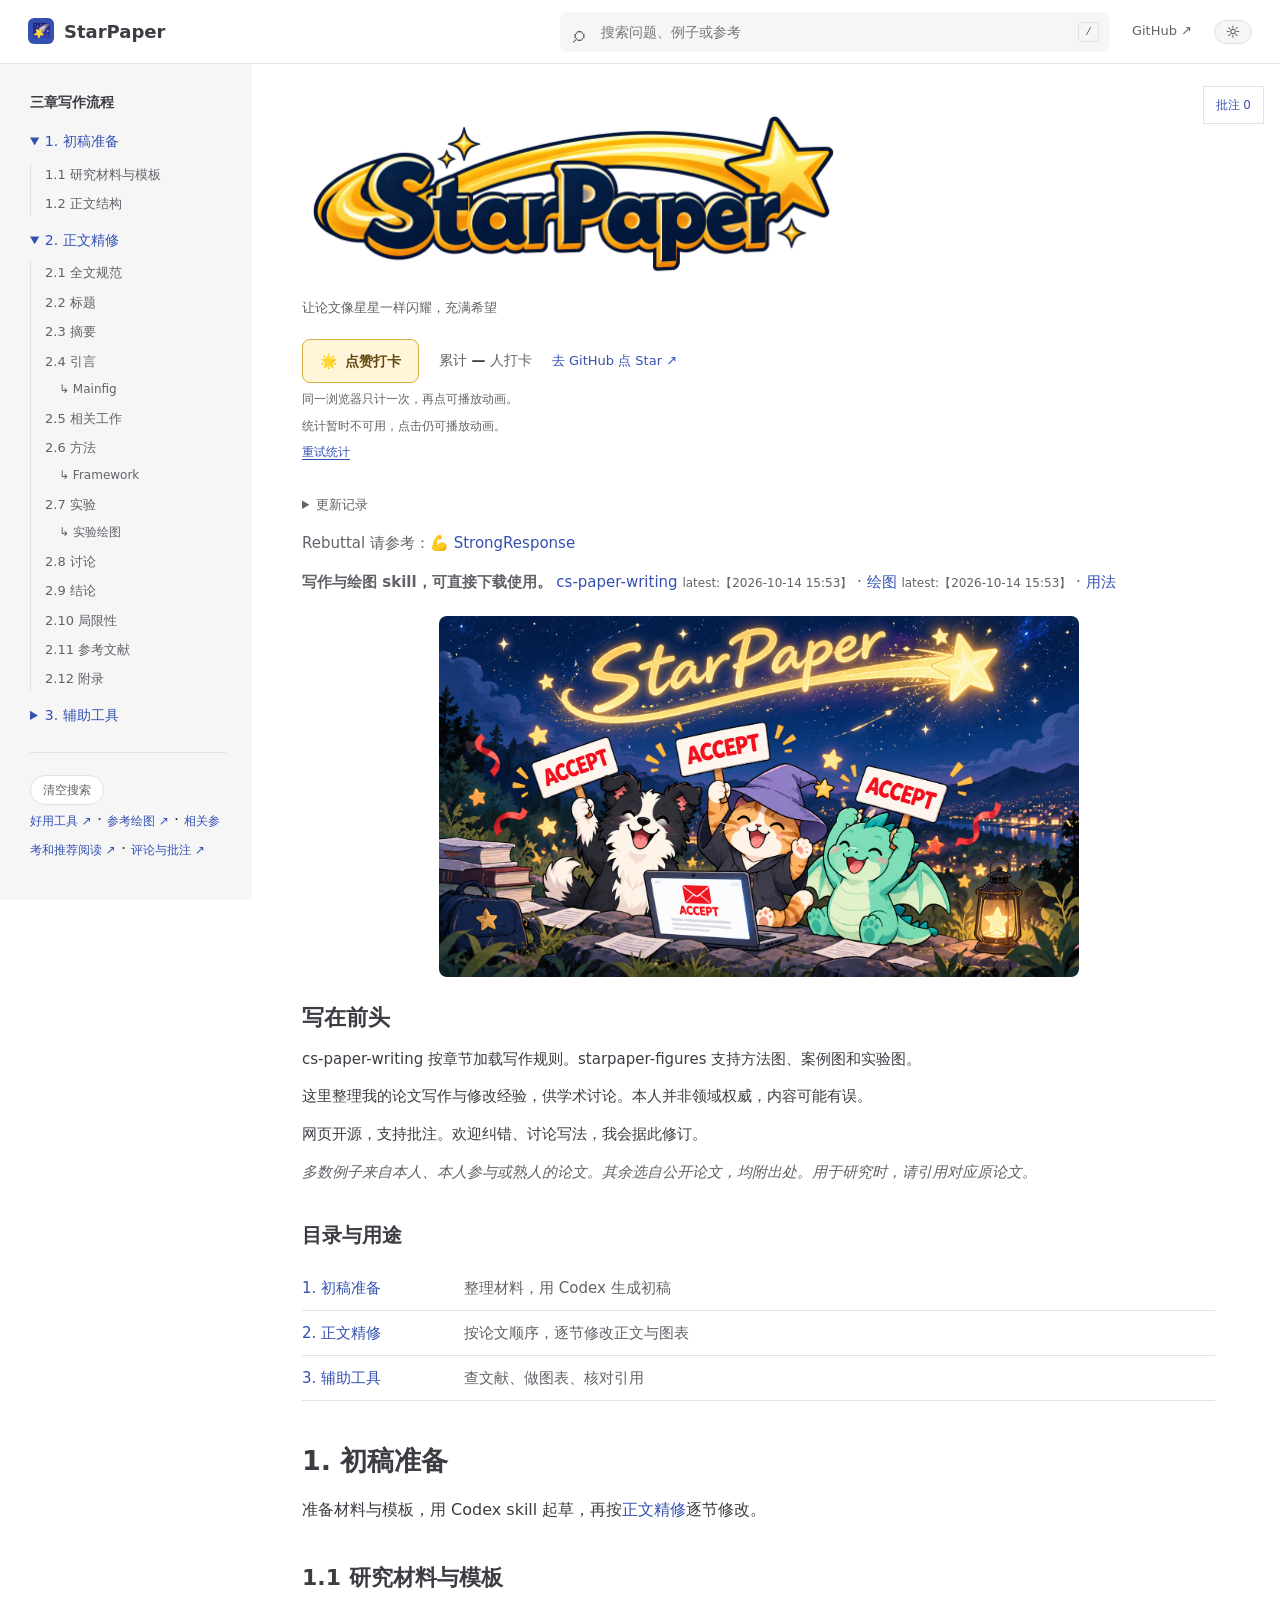
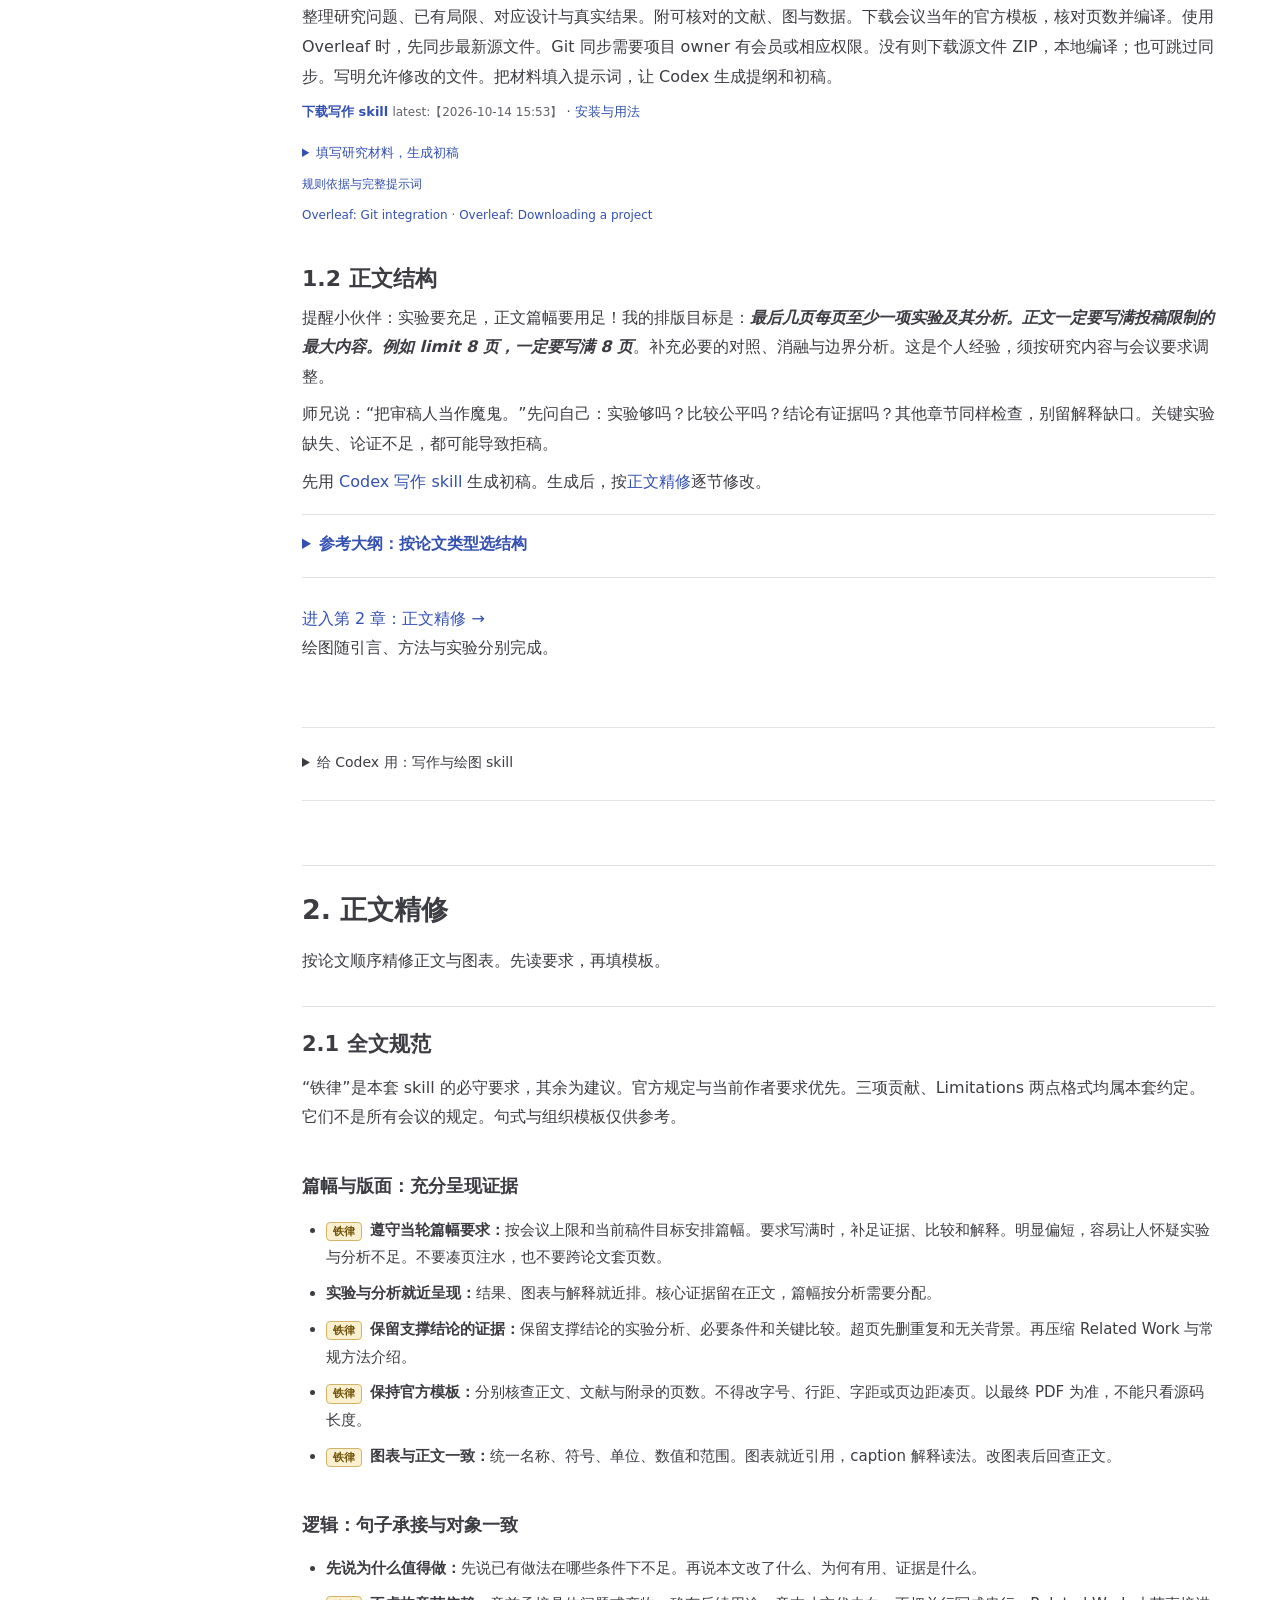
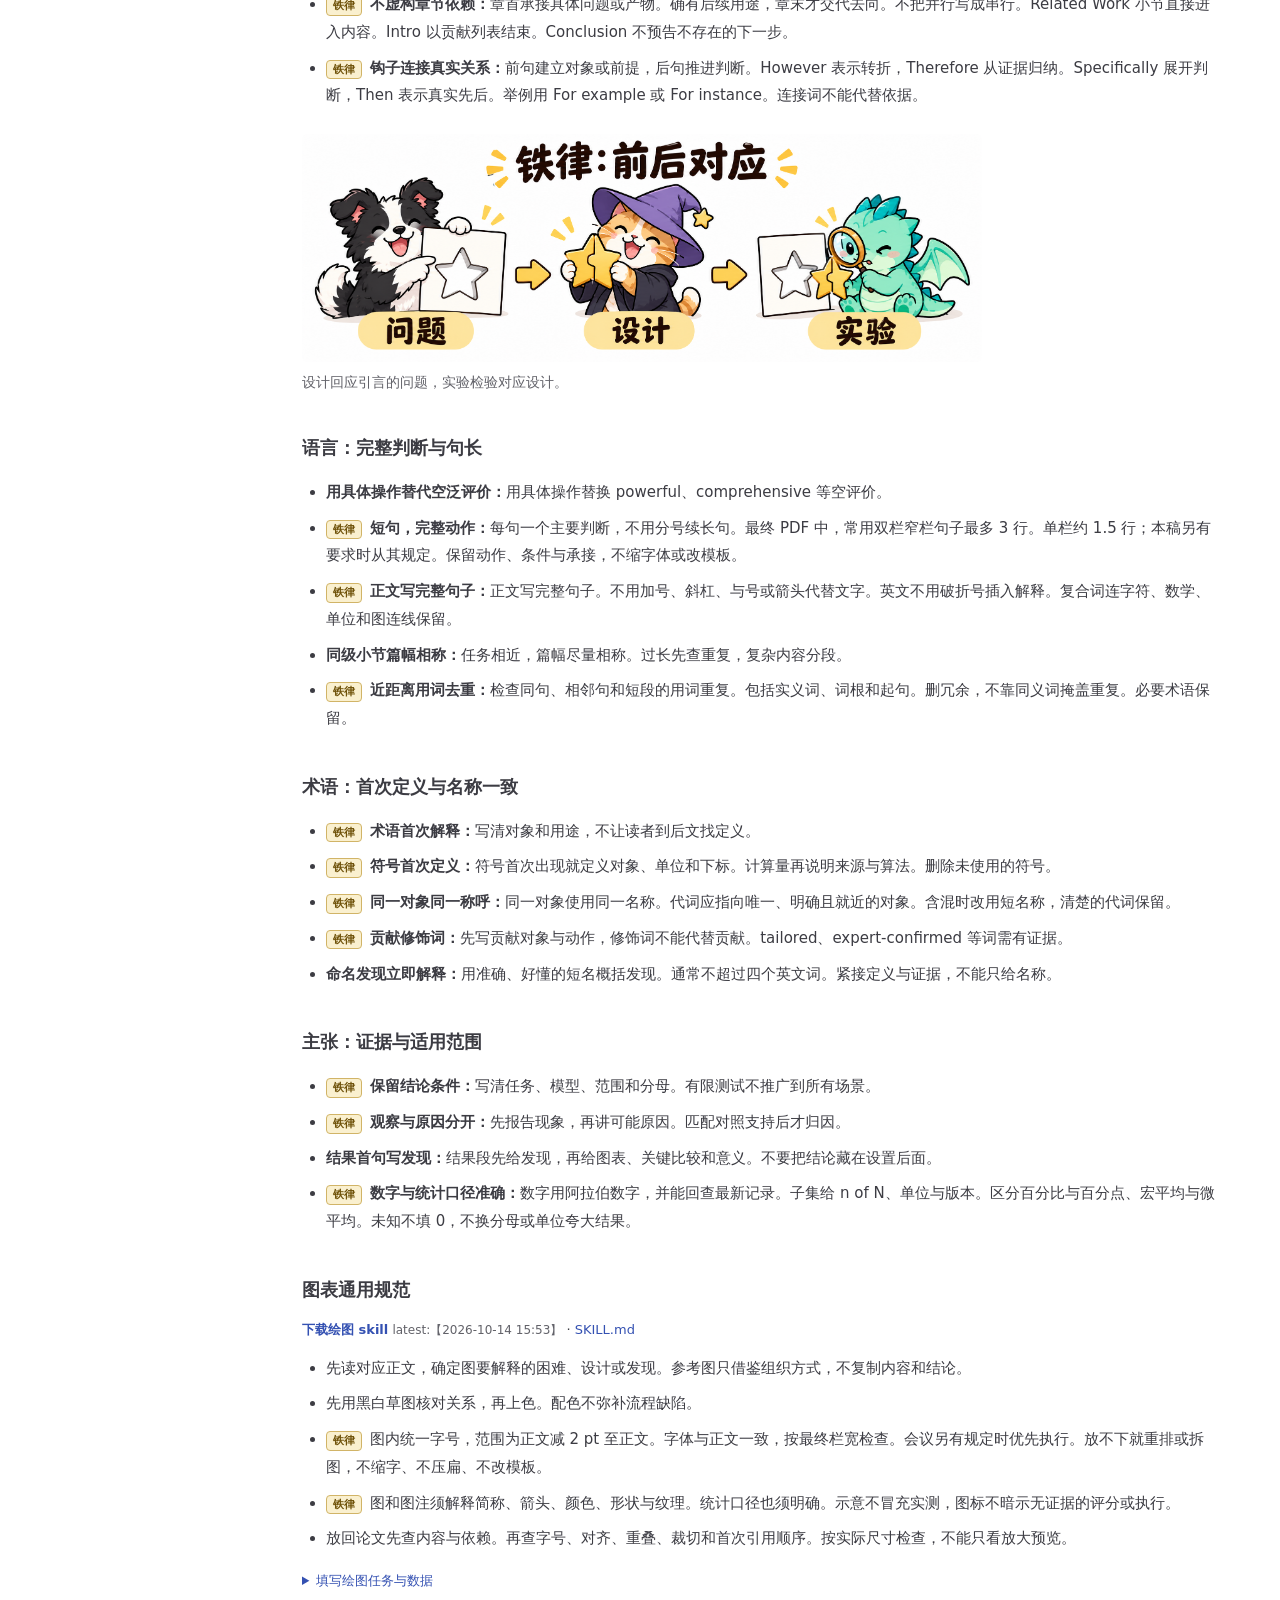
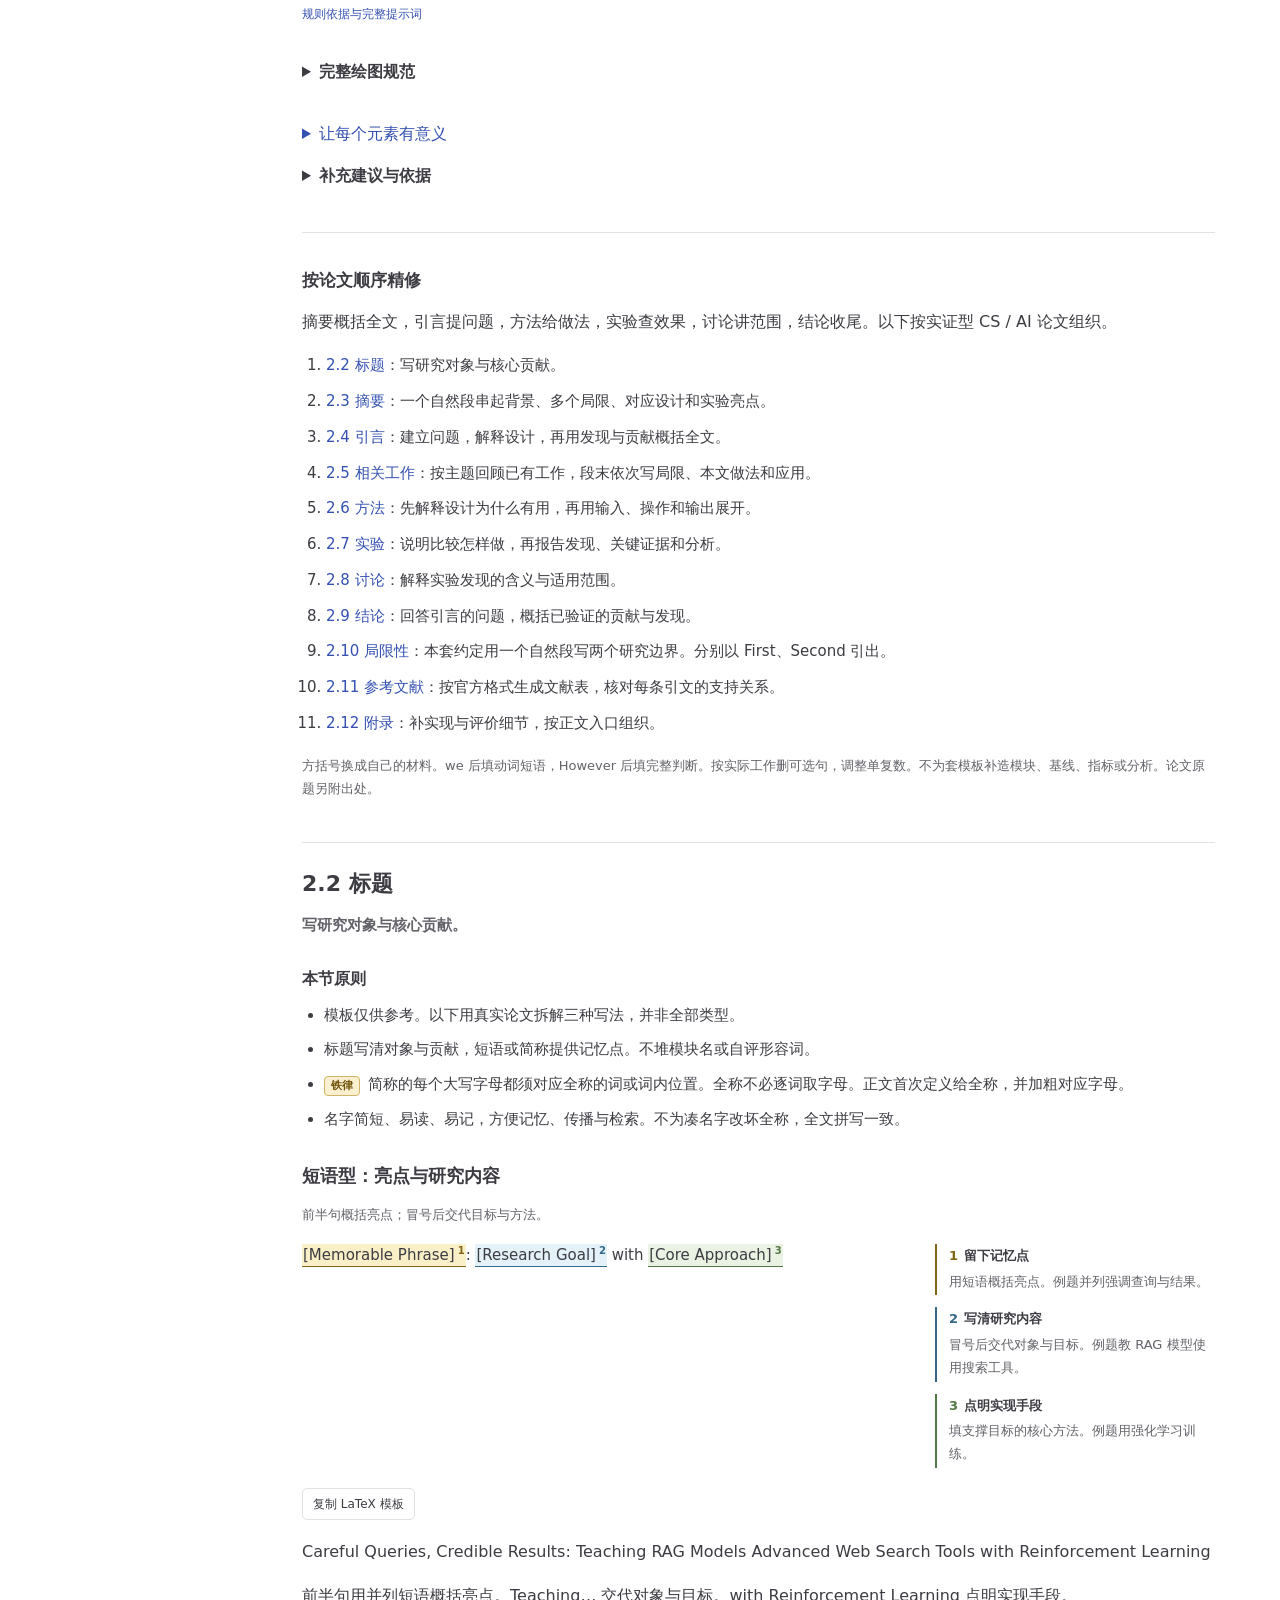
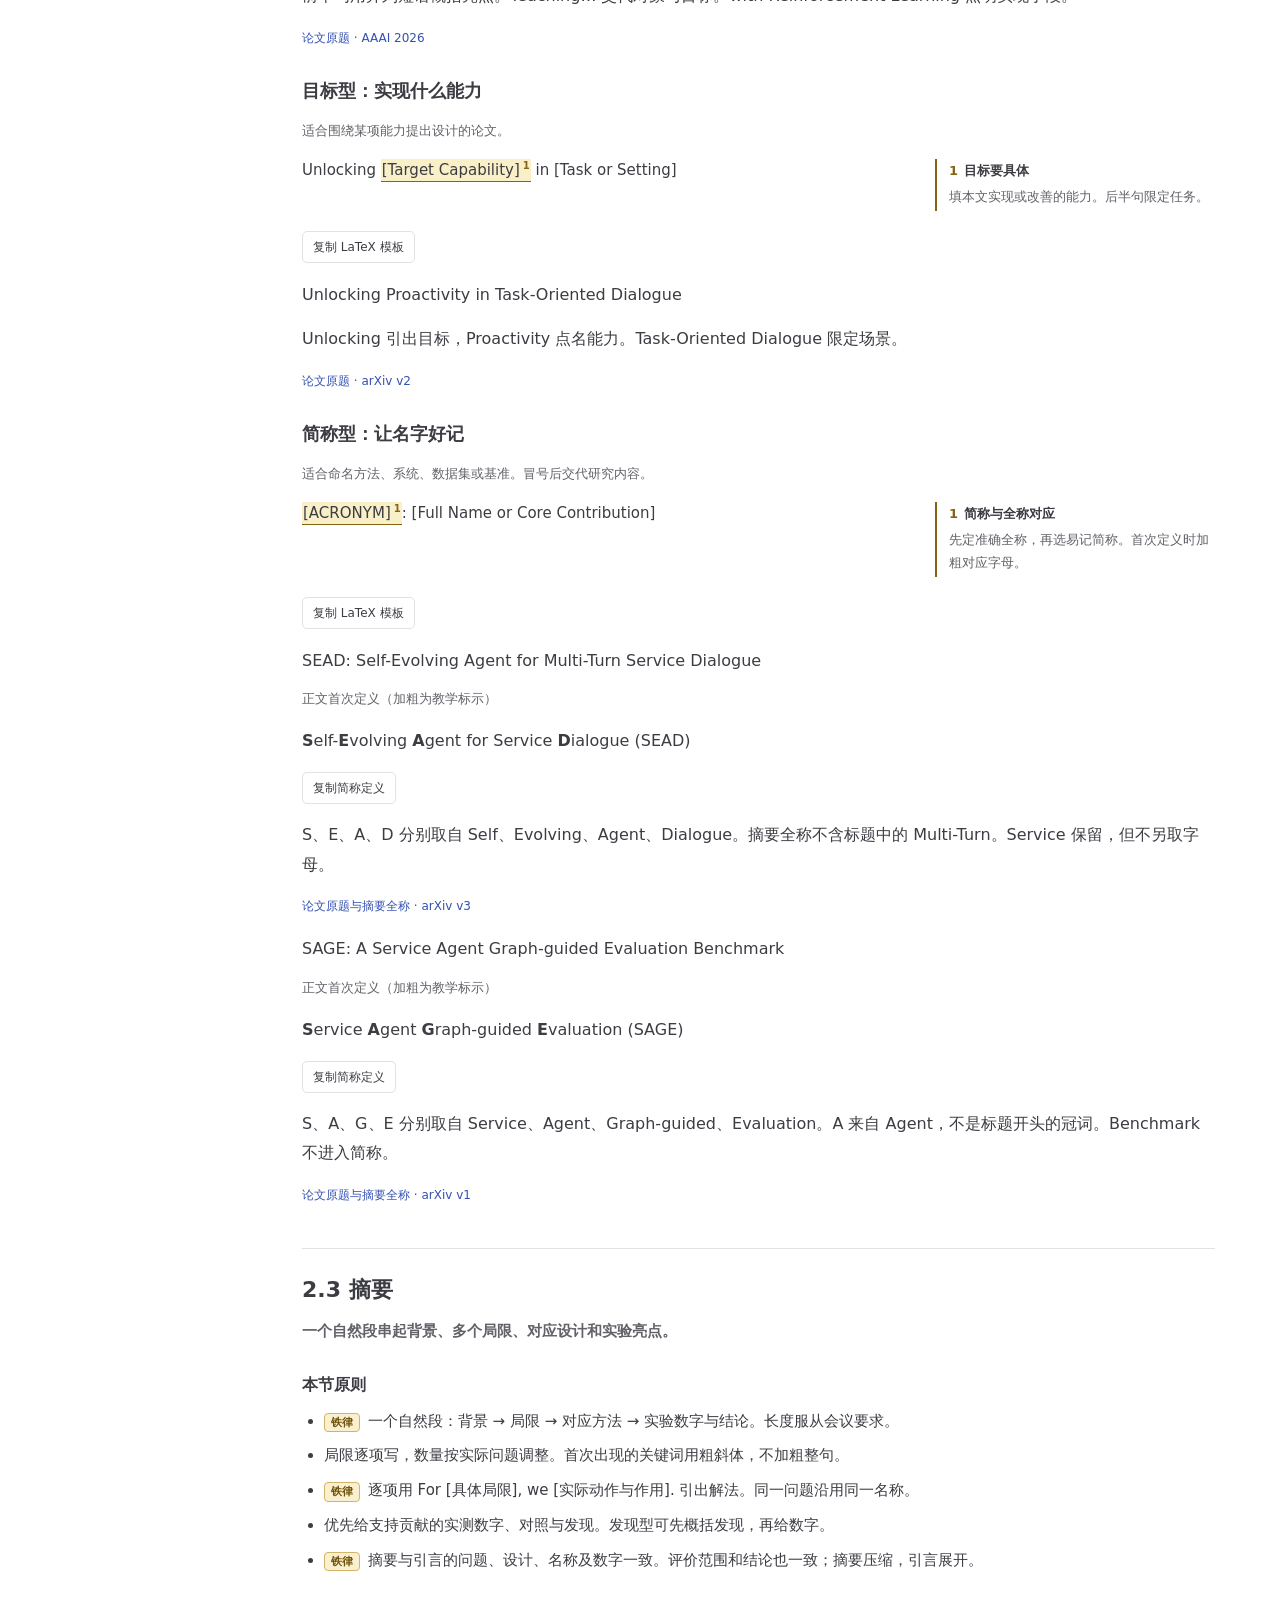
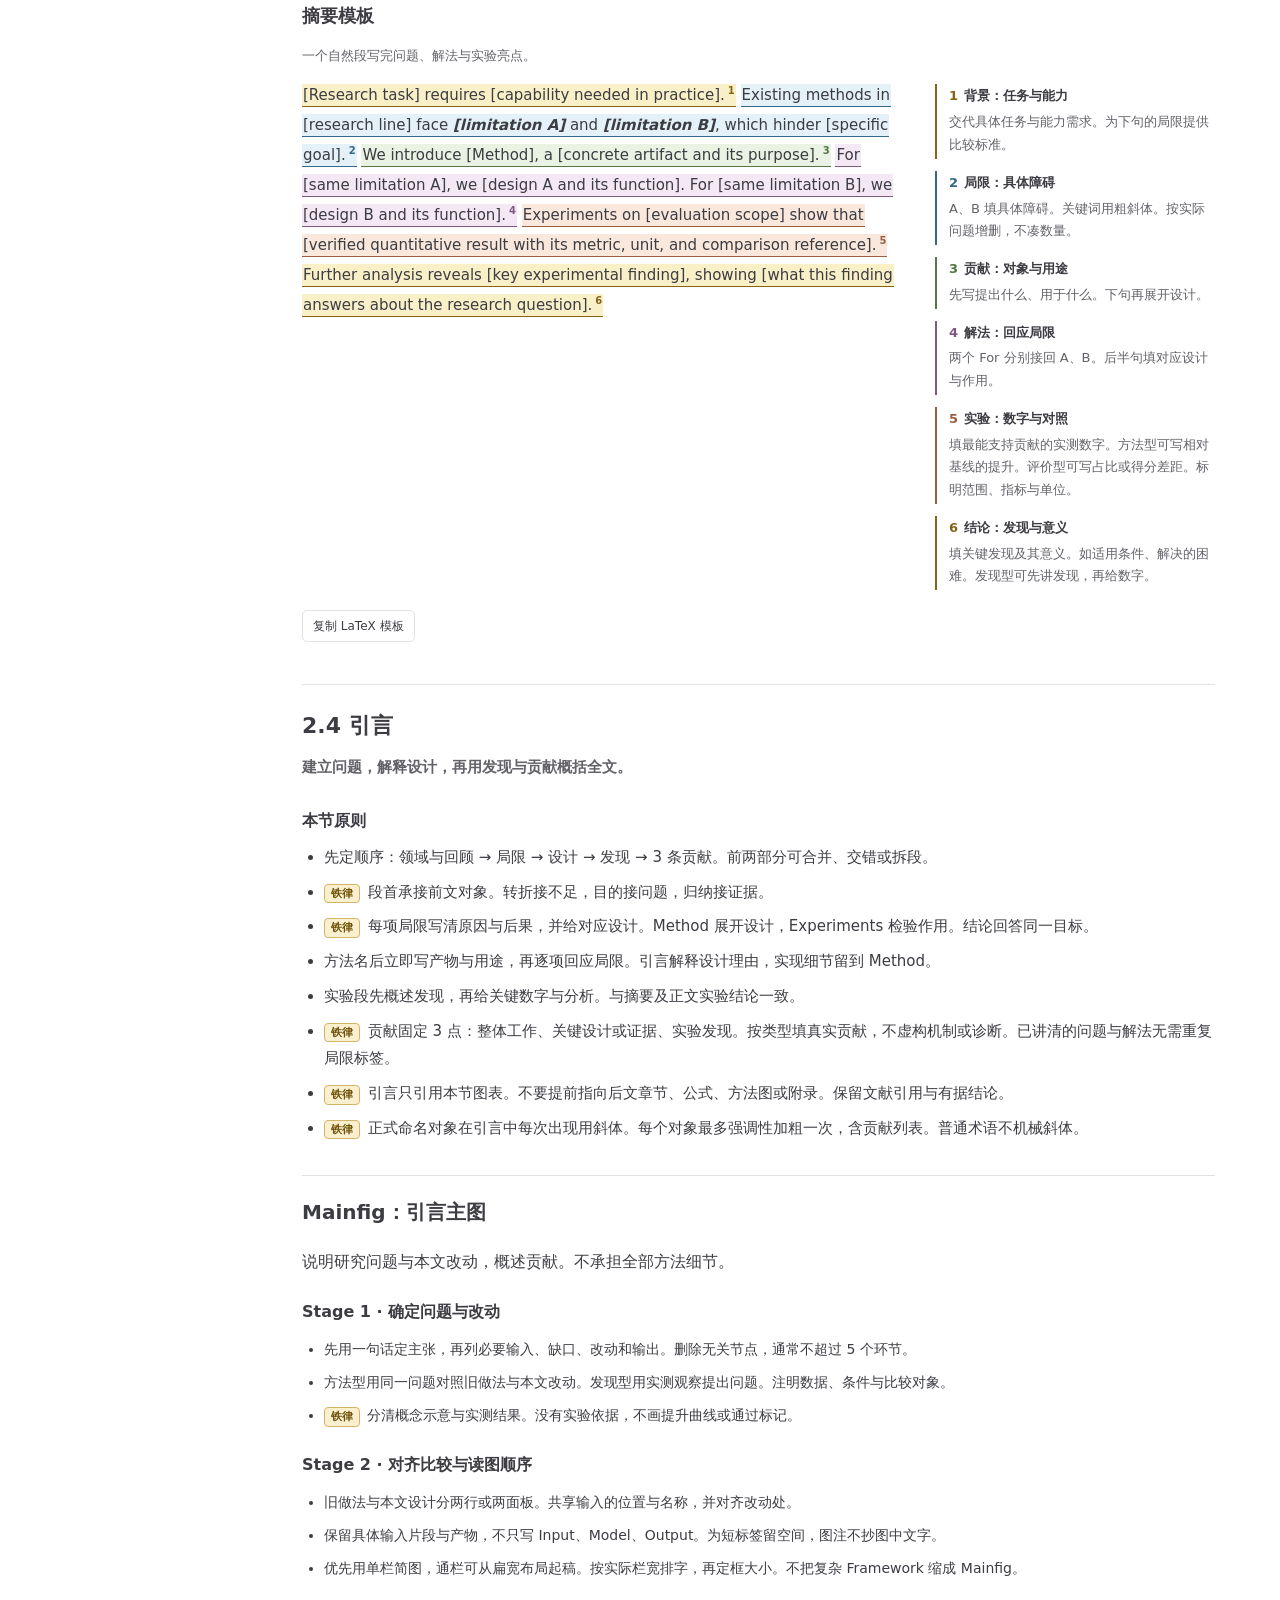
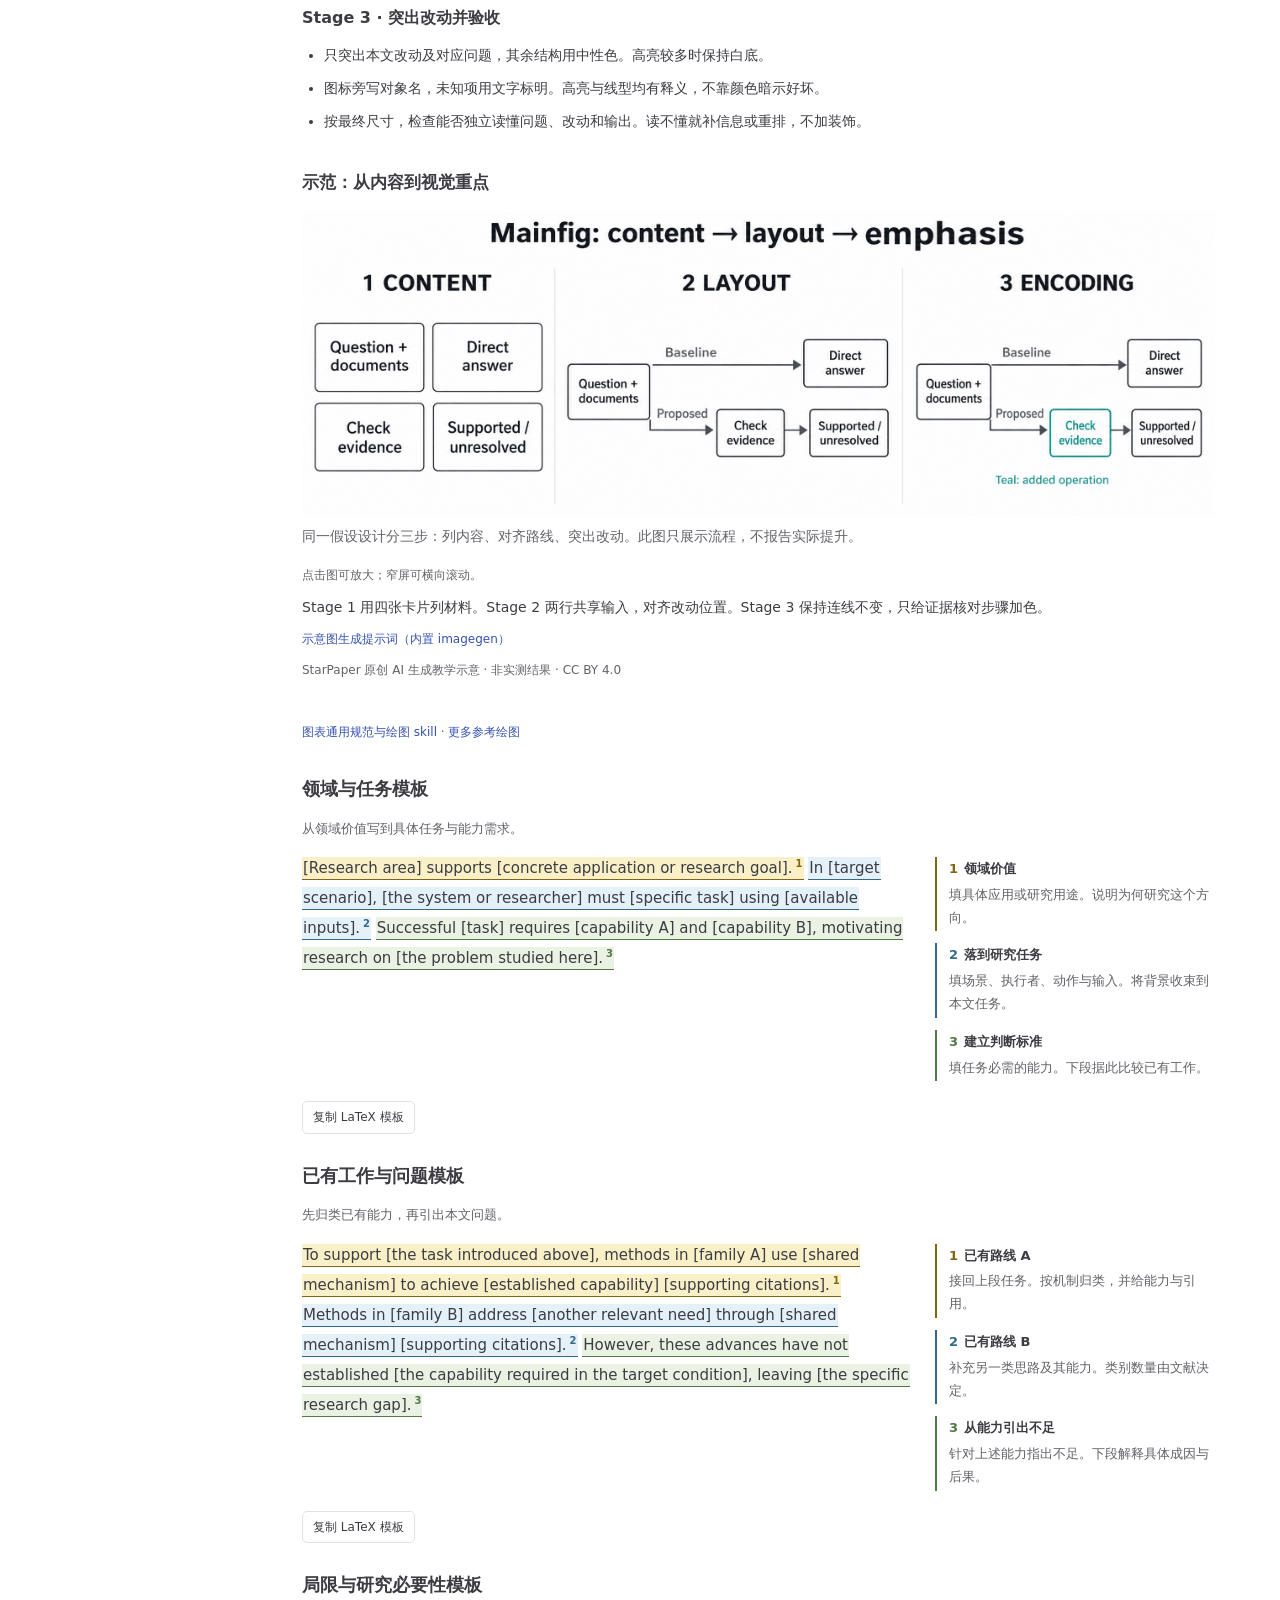
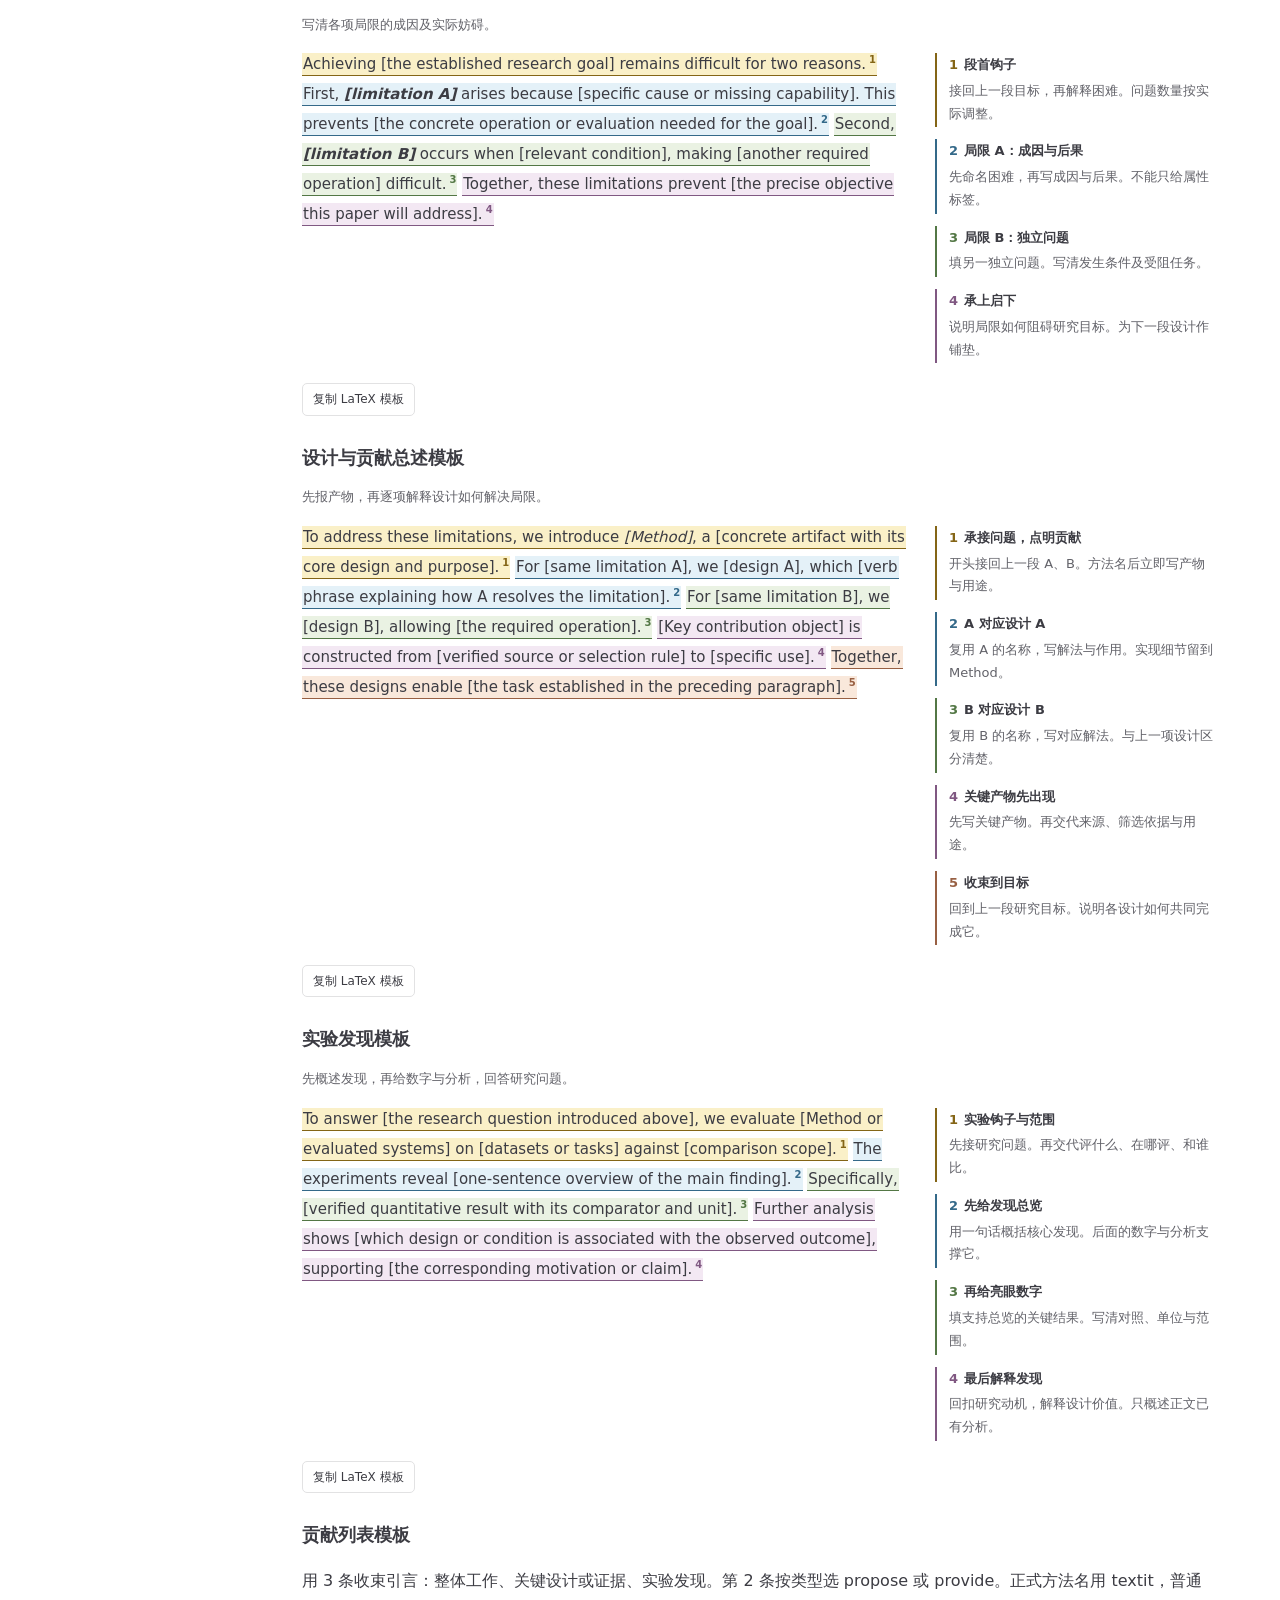
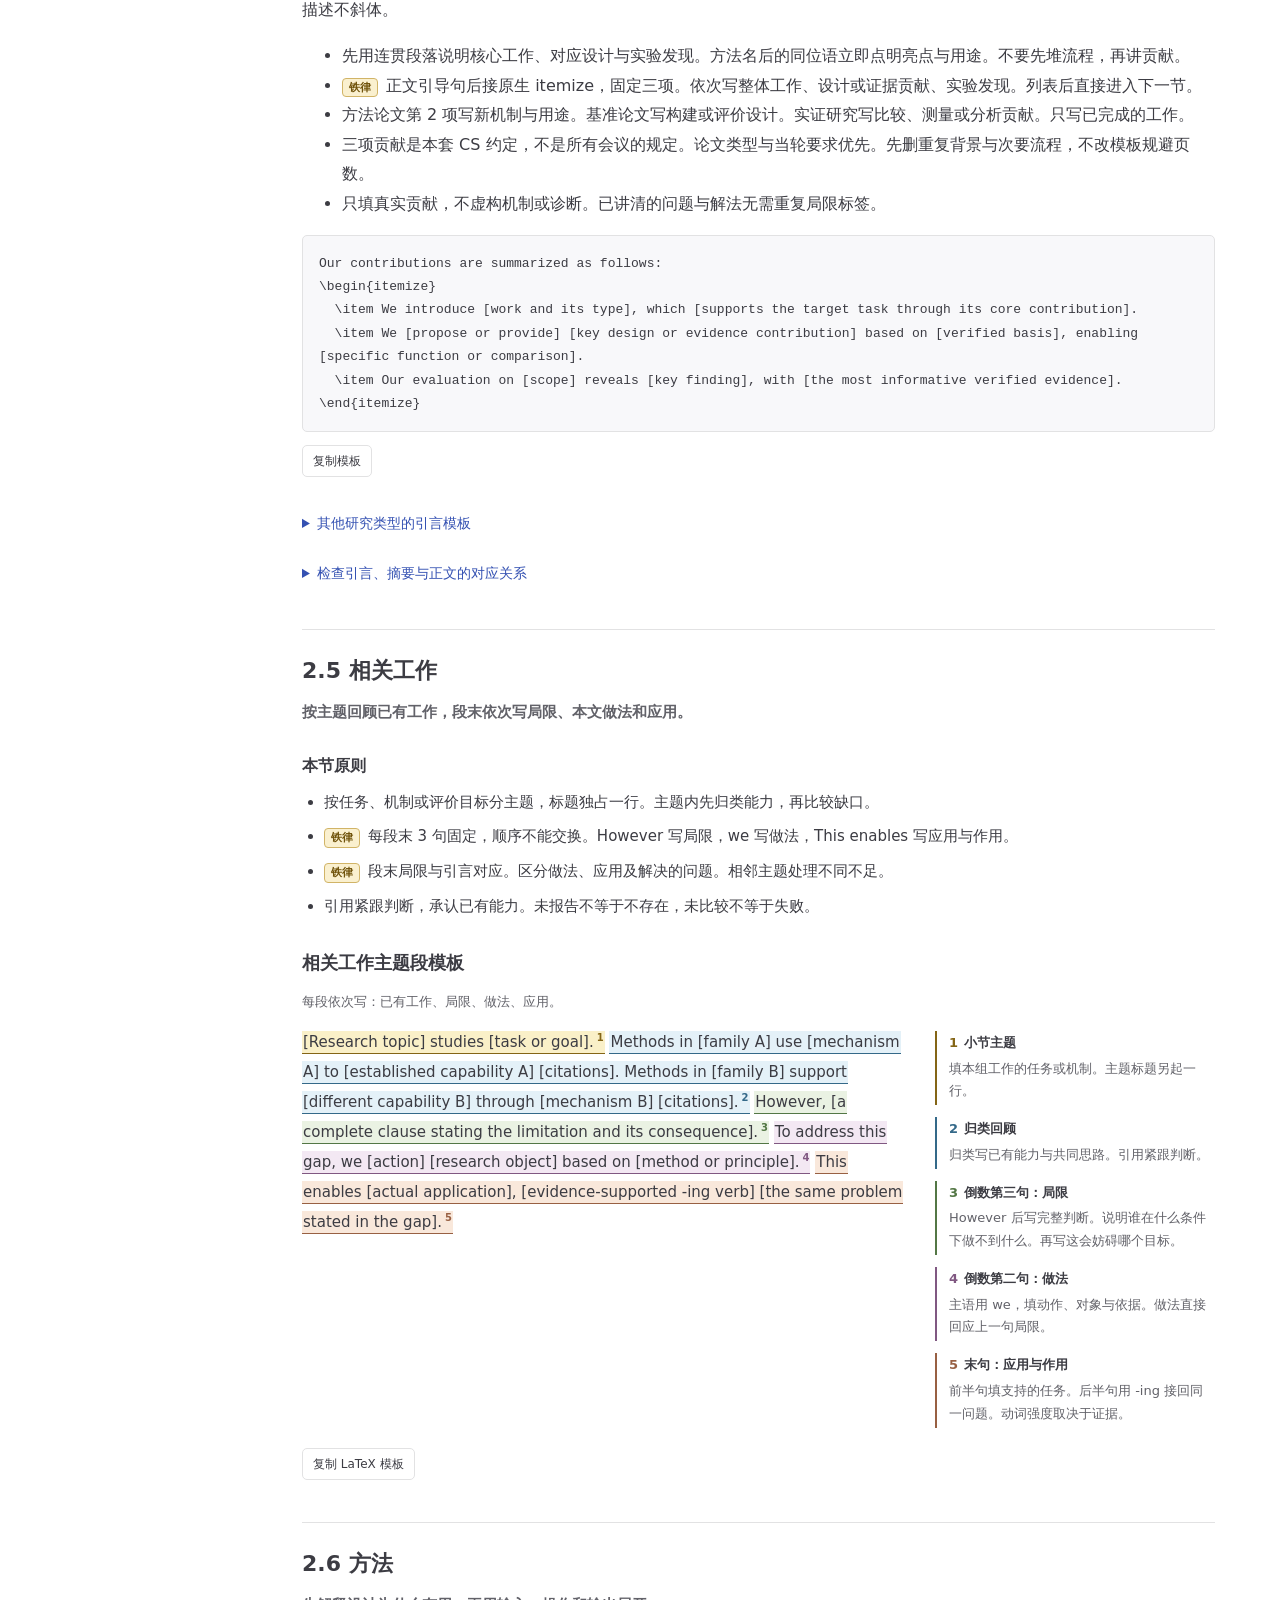
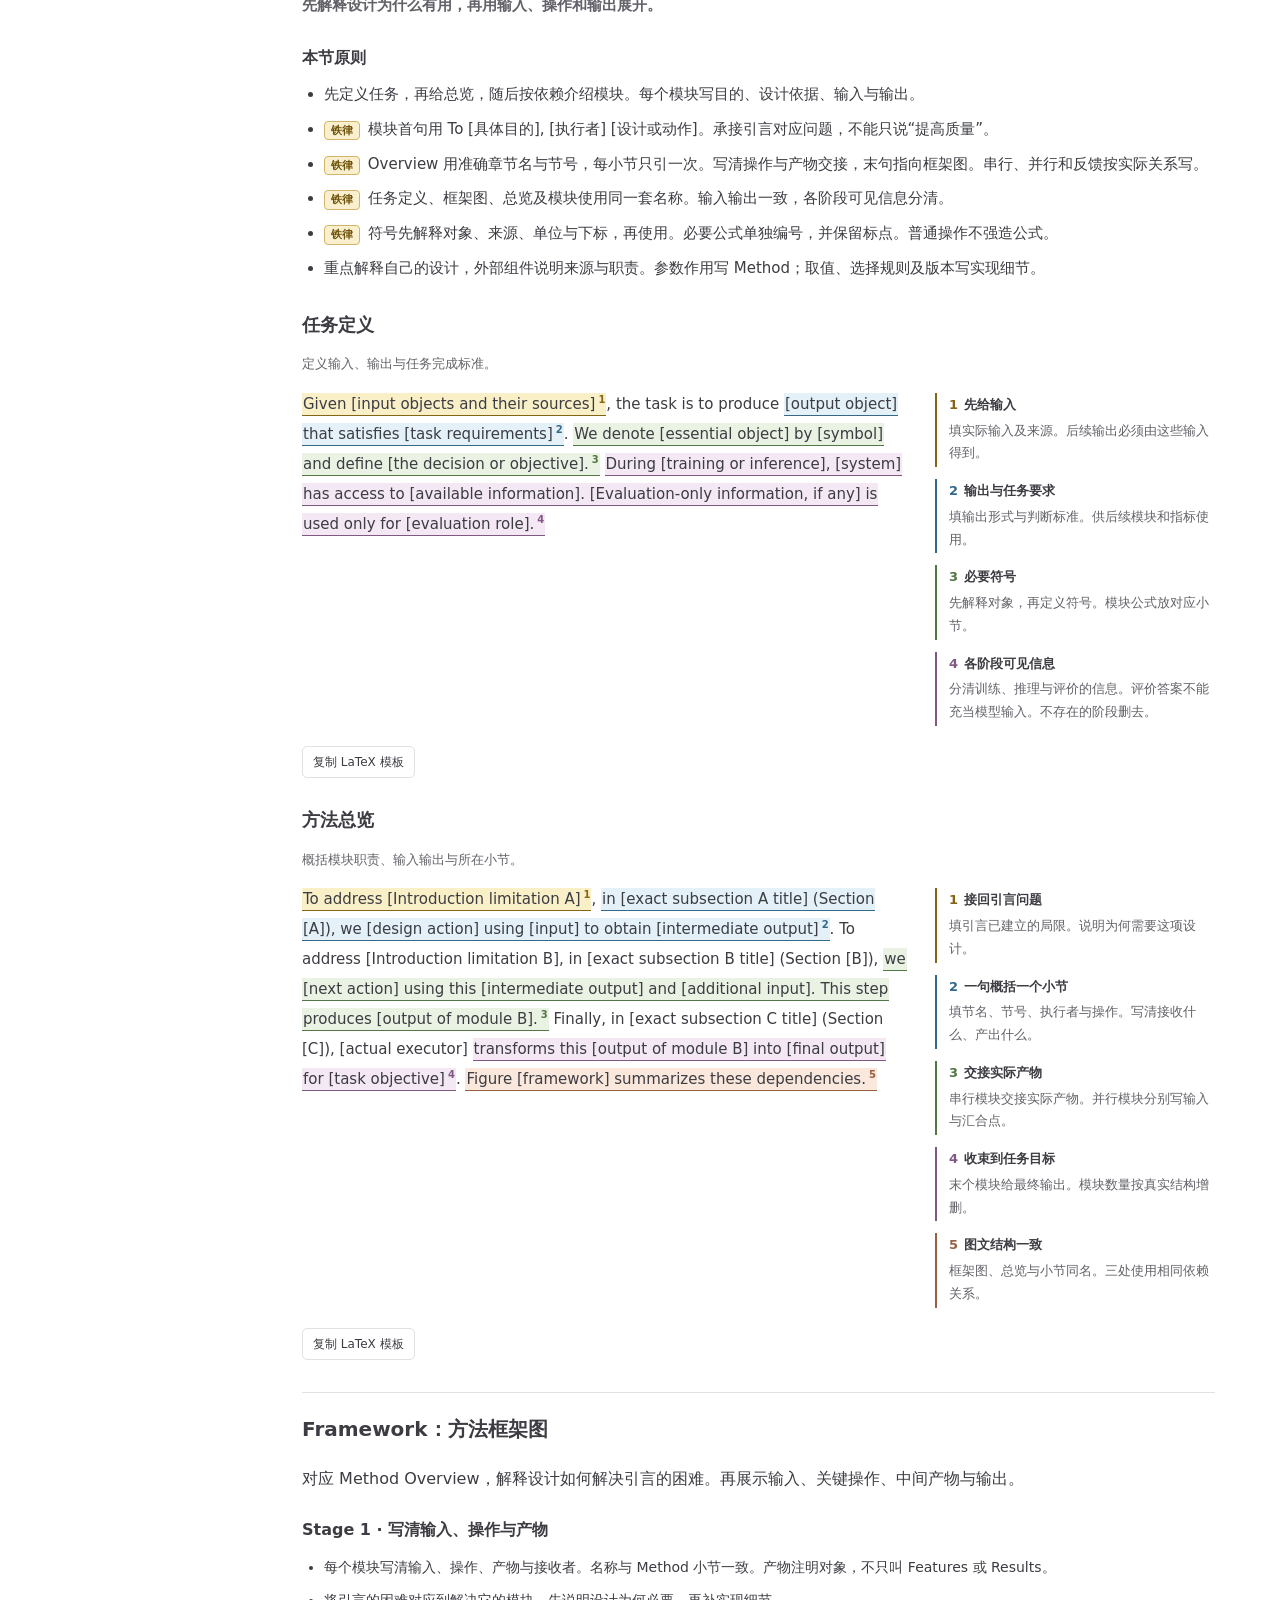
==== commit da1e1ac6: "Publish StrongResponse tutorial with StarPaper links and white tank top" ====
--- a/index.html
+++ b/index.html
@@ -5,7 +5,7 @@
   <div class="page-checkin__row"><button class="page-checkin__button" id="page-like" type="button" aria-pressed="false" aria-describedby="page-checkin-hint"><span aria-hidden="true">🌟</span> <span data-like-label>点赞打卡</span></button><span class="page-checkin__total">累计 <strong id="page-like-count">—</strong> 人打卡</span><a class="page-checkin__star" href="https://github.com/Da1yuqin/StarPaper" target="_blank" rel="noopener noreferrer" title="打开 GitHub 后点击仓库的 Star">去 GitHub 点 Star ↗</a></div>
   <p class="page-checkin__hint" id="page-checkin-hint">同一浏览器只计一次，再点可播放动画。</p>
   <p class="page-stats__status" id="page-stats-status" role="status" aria-live="polite"></p><button class="page-stats__retry" id="page-stats-retry" type="button" hidden>重试统计</button>
-</div><details class="update-log" id="update-log"><summary>更新记录</summary><div class="update-log-scroll" role="region" aria-label="历史更新记录，可滚动查看" tabindex="0"><ol><li><time datetime="2026-10-14T15:53:30+08:00">2026-10-14 15:53</time> · <strong>绘图与模板归入对应章节</strong> · skill 更新<ul><li>取消独立绘图章：Mainfig 放引言，Framework 放方法，实验图与表格放实验。</li><li>第一章缩短；贡献总结合并到引言模板，通用绘图规范集中放全文规范。</li><li>目录改为初稿、精修、工具三章，保留旧链接；公开写作包同步贡献与表格模板。绘图包同步导航说明。</li></ul></li><li><time datetime="2026-10-14T15:01:04+08:00">2026-10-14 15:01</time> · <strong>新增目录、铁律漫画与引用模板</strong> · skill 更新<ul><li>开头按章节列用途，初稿说明改为使用 Codex skill 后逐节精修。</li><li>两幅简图说明前后对应与实验归因，合并重复文字。</li><li>补齐会议、期刊与 arXiv 的 BibTeX 模板，更新公开写作 skill。</li></ul></li><li><time datetime="2026-10-14T13:29:50+08:00">2026-10-14 13:29</time> · <strong>全文语言精简</strong> · skill 更新<ul><li>删重复，拆长句，压缩旁批。</li><li>提示词与公开 skill 同步精简，章节划分不变。</li></ul></li><li><time datetime="2026-10-14T13:02:55+08:00">2026-10-14 13:02</time> · <strong>正文结构：实验与篇幅提醒</strong><ul><li>补充实验充分性、正文篇幅与投稿前自查的作者经验。</li></ul></li><li><time datetime="2026-10-14T12:59:05+08:00">2026-10-14 12:59</time> · <strong>标题示范以真实论文为准</strong> · skill 更新<ul><li>加入 Careful Queries, Credible Results，拆解记忆点、研究目标与实现手段。</li><li>删除缺少真实论文示范的设计型、问句型和发现型模板；保留模板仅供参考，同步公开写作 skill。</li></ul></li><li><time datetime="2026-10-14T12:48:38+08:00">2026-10-14 12:48</time> · <strong>标题模板与简称命名</strong> · skill 更新<ul><li>标题补充设计型、问句型、发现型、目标型与简称型，注明模板仅供参考。</li><li>用 Unlocking Proactivity、SEAD 和 SAGE 说明标题结构、简称来源与正文加粗方式；同步公开写作 skill。</li></ul></li><li><time datetime="2026-10-13T21:46+08:00">2026-10-13 21:46</time> · <strong>正文精修全文检查</strong> · skill 更新<ul><li>按论文类型区分引言贡献，修正占位句法与全文对应图。</li><li>补全方法输入输出交接，统一消融设置、统计说明与 LaTeX 引用。</li><li>参考文献分为正文引文与 BibTeX 两块；合并重复规则，区分铁律与排版建议。</li><li>公开写作 skill 同步正文模板和各类引言模板。</li></ul></li><li><time datetime="2026-10-13T21:17:54+08:00">2026-10-13 21:17</time> · <strong>正文精修改为顺序填空模板</strong> · skill 更新<ul><li>按论文顺序集中展示各节职责、逻辑要求与填空模板；旁批解释句子位置，不再讲某篇论文的改词记录。</li><li>摘要支持多个局限并用粗斜体强调关键词，结尾放关键实验数字和结论。</li><li>方法、指标、消融、案例分析及文末章节统一为通用模板；网页与按章节拆分的写作 skill 同步。</li></ul></li><li><time datetime="2026-10-13T16:01:12+08:00">2026-10-13 16:01</time> · <strong>绘图流程与实验写作模板</strong><ul><li>Mainfig、Framework 与实验图按内容、排版、编码三个阶段展开，加入连续示意与元素语义说明。</li><li>Metrics 改为编号的紧凑自然段；消融按模块配对 Setting 与 Results，补充结果表模板。</li><li>新增 Case Study 模板与选例、图中注解要求；增加悬浮回到顶部按钮。</li><li>公开写作下载包同步新增实验模板，latest 标注本次时间；本地私有 skill 未改动。</li></ul></li><li><time datetime="2026-10-13T14:12:16+08:00">2026-10-13 14:12</time> · <strong>批注与原文对齐</strong><ul><li>批注卡片跟随对应正文滚动，上、下方显示其余批注数量，点击可跳转。</li><li>相邻批注错开，点选原文后优先对齐；回复框随卡片显示并保留输入。</li><li>手机使用底部批注面板，保留正文可见区域。</li></ul></li><li><time datetime="2026-10-13T12:25:32+08:00">2026-10-13 12:25</time> · <strong>新增评论与批注点赞</strong><ul><li>评论、回复与批注支持点赞；同一浏览器对每条留言只计一次。</li><li>去掉私密评论选项，新评论与批注统一公开；历史私密留言不公开。</li><li>副标题更新为“让论文像星星一样闪耀，充满希望”。</li><li>打卡旁增加 GitHub Star 入口，由读者在仓库主动点击。</li></ul></li><li><time datetime="2026-10-13T12:00:47+08:00">2026-10-13 12:00</time> · <strong>补充统计图读法与写作模板</strong><ul><li>补充小样本、散点遮挡、连续色标、气泡面积与误差线的五组教学图。</li><li>Method Overview 模板前置显示，Intro 方法介绍段增加固定开头句。</li><li>来源集中到文末“相关参考和推荐阅读”，同步写作与绘图下载包。</li></ul></li><li><time datetime="2026-10-13T11:13:04+08:00">2026-10-13 11:13</time> · <strong>新增开头点赞打卡</strong><ul><li>页面开头显示累计打卡人数；同一浏览器只计一次，重复点击播放 ACCEPT 与星星动画。</li><li>保留已有点赞累计与浏览统计，适配手机、深色模式及减少动画设置。</li></ul></li><li><time datetime="2026-10-13T00:38:00+08:00">2026-10-13 00:38</time> · <strong>更名 StarPaper，更新写作 skill</strong> · skill 更新<ul><li>统一教程、博客、仓库与网址名称；新增流星标题图与夜空 ACCEPT 主图。</li><li>写作包新增独立 cs-limitations，按九个章节模块加载；补齐单段两点模板与 Metrics 格式。</li><li>区分讨论与局限性，核对贡献格式、篇幅要求和全文范围的一致性。</li></ul></li><li><time datetime="2026-10-12T16:31:00+08:00">2026-10-12 16:31</time> · <strong>补全历史更新记录</strong><ul><li>补回首次发布以来的主要更新，按时间倒序显示；无序号，下拉栏可滚动查看。</li></ul></li><li><time datetime="2026-10-12T16:08:00+08:00">2026-10-12 16:08</time> · <strong>精简论文绘图章节</strong><ul><li>正文改为 Mainfig、Framework 与实验绘图三节，每节两个模板例子。</li><li>融入绘图笔记、标出铁律，增加同一内容或数据的优化前后教学对照。</li><li>其余 18 张图移至文末“收集的参考绘图”，保留出处、许可与点评。</li></ul></li><li><time datetime="2026-10-12T15:50:00+08:00">2026-10-12 15:50</time> · <strong>更新评论与批注入口</strong><ul><li>评论、批注和页脚统计使用同一可用服务入口，保留已有评论与公开／私密设置。</li></ul></li><li><time datetime="2026-10-12T15:36:00+08:00">2026-10-12 15:36</time> · <strong>新增点赞与浏览统计</strong><ul><li>页脚显示共享点赞数与浏览次数，点赞可取消；重复请求去重，统计从启用后累计。</li></ul></li><li><time datetime="2026-10-12T14:58:00+08:00">2026-10-12 14:58</time> · <strong>补全写作与绘图 skill 介绍</strong><ul><li>网页和 README 写明技能名称、用途、源码与下载入口；补充中英文搜索摘要和仓库主题标签。</li></ul></li><li><time datetime="2026-10-12T14:44:00+08:00">2026-10-12 14:44</time> · <strong>同步写作与绘图 skill</strong> · skill 更新<ul><li>补齐数字与文献版本口径、Related Work 的应用字段。</li><li>更新实验章首模板、有效评估范围、判分可靠性与章节承接。</li><li>补齐图注、脚注和移图规范；下载链接标出 latest，新增折叠更新记录。</li></ul></li><li><time datetime="2026-10-12T12:54:54+08:00">2026-10-12 12:54</time> · <strong>更名 BeautyPaper</strong><ul><li>更新西施犬展示论文、三位评委举起 ACCEPT 的主图，并同步博客封面。</li></ul></li><li><time datetime="2026-10-12T12:23:05+08:00">2026-10-12 12:23</time> · <strong>写作 skill 按章节拆分</strong> · skill 更新<ul><li>拆为入口、共享规则和六个章节；同步钩子、引言结构、贡献格式与 Related Work 收尾。</li></ul></li><li><time datetime="2026-10-11T19:16:17+08:00">2026-10-11 19:16</time> · <strong>区分铁律与建议</strong> · skill 更新<ul><li>只给必须遵守的要求标注铁律，调整正文与 skill 的规则措辞。</li></ul></li><li><time datetime="2026-10-11T17:27:24+08:00">2026-10-11 17:27</time> · <strong>补齐精修要求</strong> · skill 更新<ul><li>完善篇幅分配、各章节规范与提交前检查，同步写作 skill。</li></ul></li><li><time datetime="2026-10-11T15:48:49+08:00">2026-10-11 15:48</time> · <strong>增加全文组织模板</strong><ul><li>提供方法论文、基准与数据集论文、诊断驱动研究的章节结构与衔接方式。</li></ul></li><li><time datetime="2026-10-11T14:14:39+08:00">2026-10-11 14:14</time> · <strong>补全章节对应关系</strong><ul><li>用图展示引言如何连接方法、实验、结论和局限，补充论文大纲。</li></ul></li><li><time datetime="2026-10-11T13:52:12+08:00">2026-10-11 13:52</time> · <strong>集中段落批注示范</strong><ul><li>精修部分改为章节原则与完整段落批注，收拢零散中英例子。</li></ul></li><li><time datetime="2026-10-11T01:40:00+08:00">2026-10-11 01:40</time> · <strong>分开写作与绘图技能</strong> · skill 更新<ul><li>提供独立下载入口，更新主页主图，增加单栏 Mainfig 参考。</li></ul></li><li><time datetime="2026-10-10T17:53:51+08:00">2026-10-10 17:53</time> · <strong>精简教程语言</strong> · skill 更新<ul><li>删去重复解释和口号，统一为简洁、直接的表达，同步下载 skill。</li></ul></li><li><time datetime="2026-10-10T16:40:11+08:00">2026-10-10 16:40</time> · <strong>补入章节目的与写作笔记</strong><ul><li>说明各章如何支撑贡献，完善正文与绘图的对应指导。</li></ul></li><li><time datetime="2026-10-10T16:09:05+08:00">2026-10-10 16:09</time> · <strong>发布独立绘图 skill</strong><ul><li>增加下载与使用入口，整理绘图规范、常见错误及对应图例。</li></ul></li><li><time datetime="2026-10-10T15:45:24+08:00">2026-10-10 15:45</time> · <strong>说明 Overleaf 同步条件</strong><ul><li>补充项目 owner 的会员要求，以及本地编译和跳过同步的替代方式。</li></ul></li><li><time datetime="2026-10-10T15:06:27+08:00">2026-10-10 15:06</time> · <strong>完善草稿流程</strong><ul><li>补充材料填写、图表准备、章节组织和正文审核，并提供图表模板。</li></ul></li><li><time datetime="2026-10-10T11:03:54+08:00">2026-10-10 11:03</time> · <strong>支持正文批注</strong><ul><li>增加选文批注、公开回复侧栏与评论入口。</li></ul></li><li><time datetime="2026-10-08T18:51:59+08:00">2026-10-08 18:51</time> · <strong>补齐章节规范与图例</strong> · skill 更新<ul><li>整理全文要求、各章模板与逐图点评，并同步写作 skill。</li></ul></li><li><time datetime="2026-10-08T16:52:25+08:00">2026-10-08 16:52</time> · <strong>按写作流程重组教程</strong><ul><li>分为草稿、绘图、精修和辅助工具四部分。</li></ul></li><li><time datetime="2026-10-08T12:40:50+08:00">2026-10-08 12:40</time> · <strong>增加快速起草入口</strong><ul><li>提供可填写的 Codex 提示词，按论文顺序整理正文指导。</li></ul></li><li><time datetime="2026-10-07T16:09:49+08:00">2026-10-07 16:09</time> · <strong>扩充论文示例来源</strong><ul><li>加入多个研究方向的论文例子，完善来源说明。</li></ul></li><li><time datetime="2026-10-07T15:30:49+08:00">2026-10-07 15:30</time> · <strong>发布写作 skill 与铁律</strong><ul><li>增加 skill 下载、安装说明及写作规则。</li></ul></li><li><time datetime="2026-10-07T15:01:17+08:00">2026-10-07 15:01</time> · <strong>整理研究工具</strong><ul><li>按用途收录文献、绘图、翻译与代码阅读工具，附使用说明。</li></ul></li><li><time datetime="2026-10-07T14:41:01+08:00">2026-10-07 14:41</time> · <strong>补全论文示例与来源标注</strong><ul><li>为写作条目补充中英示例，标明出处与许可。</li></ul></li><li><time datetime="2026-10-07T13:32:02+08:00">2026-10-07 13:32</time> · <strong>首次公开 PaperBank</strong><ul><li>发布写作教程、示例、参考来源与转载使用条款。</li></ul></li></ol></div></details><p class="skill-links"><strong>写作与绘图 skill，可直接下载使用。</strong> <a href="assets/cs-paper-writing-skill.zip" download>cs-paper-writing</a> <small class="skill-latest">latest:【2026-10-14 15:53】</small> · <a href="assets/starpaper-figures-skill.zip" download>绘图</a> <small class="skill-latest">latest:【2026-10-14 15:53】</small> · <a href="#writing-skill">用法</a></p><figure class="accept-banner"><img src="assets/starpaper-night-accept.png" alt="流星划过夜空。边牧、魔法橘猫和龙举起红色 ACCEPT，庆祝论文接收。" width="1672" height="941" fetchpriority="high"></figure><section class="preface" id="preface"><h2>写在前头</h2><p>cs-paper-writing 按章节加载写作规则。starpaper-figures 支持方法图、案例图和实验图。</p><p>这里整理我的论文写作与修改经验，供学术讨论。本人并非领域权威，内容可能有误。</p><p>网页开源，支持批注。欢迎纠错、讨论写法，我会据此修订。</p><p class="preface-aside"><em>多数例子来自本人、本人参与或熟人的论文。其余选自公开论文，均附出处。用于研究时，请引用对应原论文。</em></p></section><nav class="chapter-overview" aria-labelledby="overview-title"><h2 id="overview-title">目录与用途</h2><ol><li><a href="#quick-start">1. 初稿准备</a><span>整理材料，用 Codex 生成初稿</span></li><li><a href="#refine">2. 正文精修</a><span>按论文顺序，逐节修改正文与图表</span></li><li><a href="#tools">3. 辅助工具</a><span>查文献、做图表、核对引用</span></li></ol></nav></section>
+</div><details class="update-log" id="update-log"><summary>更新记录</summary><div class="update-log-scroll" role="region" aria-label="历史更新记录，可滚动查看" tabindex="0"><ol><li><time datetime="2026-10-14T16:39:50+08:00">2026-10-14 16:39</time> · <strong>新增 StrongResponse 回复教程入口</strong><ul><li>开头增加“Rebuttal 请参考：💪 StrongResponse”，与审稿回复教程互相链接。</li></ul></li><li><time datetime="2026-10-14T16:16:30+08:00">2026-10-14 16:16</time> · <strong>实验支撑引言结论</strong><ul><li>实验章开头漫画改为实验结果与 Intro 结论逐项对应，更新图注。</li></ul></li><li><time datetime="2026-10-14T15:53:30+08:00">2026-10-14 15:53</time> · <strong>绘图与模板归入对应章节</strong> · skill 更新<ul><li>取消独立绘图章：Mainfig 放引言，Framework 放方法，实验图与表格放实验。</li><li>第一章缩短；贡献总结合并到引言模板，通用绘图规范集中放全文规范。</li><li>目录改为初稿、精修、工具三章，保留旧链接；公开写作包同步贡献与表格模板。绘图包同步导航说明。</li></ul></li><li><time datetime="2026-10-14T15:01:04+08:00">2026-10-14 15:01</time> · <strong>新增目录、铁律漫画与引用模板</strong> · skill 更新<ul><li>开头按章节列用途，初稿说明改为使用 Codex skill 后逐节精修。</li><li>两幅简图说明前后对应与实验归因，合并重复文字。</li><li>补齐会议、期刊与 arXiv 的 BibTeX 模板，更新公开写作 skill。</li></ul></li><li><time datetime="2026-10-14T13:29:50+08:00">2026-10-14 13:29</time> · <strong>全文语言精简</strong> · skill 更新<ul><li>删重复，拆长句，压缩旁批。</li><li>提示词与公开 skill 同步精简，章节划分不变。</li></ul></li><li><time datetime="2026-10-14T13:02:55+08:00">2026-10-14 13:02</time> · <strong>正文结构：实验与篇幅提醒</strong><ul><li>补充实验充分性、正文篇幅与投稿前自查的作者经验。</li></ul></li><li><time datetime="2026-10-14T12:59:05+08:00">2026-10-14 12:59</time> · <strong>标题示范以真实论文为准</strong> · skill 更新<ul><li>加入 Careful Queries, Credible Results，拆解记忆点、研究目标与实现手段。</li><li>删除缺少真实论文示范的设计型、问句型和发现型模板；保留模板仅供参考，同步公开写作 skill。</li></ul></li><li><time datetime="2026-10-14T12:48:38+08:00">2026-10-14 12:48</time> · <strong>标题模板与简称命名</strong> · skill 更新<ul><li>标题补充设计型、问句型、发现型、目标型与简称型，注明模板仅供参考。</li><li>用 Unlocking Proactivity、SEAD 和 SAGE 说明标题结构、简称来源与正文加粗方式；同步公开写作 skill。</li></ul></li><li><time datetime="2026-10-13T21:46+08:00">2026-10-13 21:46</time> · <strong>正文精修全文检查</strong> · skill 更新<ul><li>按论文类型区分引言贡献，修正占位句法与全文对应图。</li><li>补全方法输入输出交接，统一消融设置、统计说明与 LaTeX 引用。</li><li>参考文献分为正文引文与 BibTeX 两块；合并重复规则，区分铁律与排版建议。</li><li>公开写作 skill 同步正文模板和各类引言模板。</li></ul></li><li><time datetime="2026-10-13T21:17:54+08:00">2026-10-13 21:17</time> · <strong>正文精修改为顺序填空模板</strong> · skill 更新<ul><li>按论文顺序集中展示各节职责、逻辑要求与填空模板；旁批解释句子位置，不再讲某篇论文的改词记录。</li><li>摘要支持多个局限并用粗斜体强调关键词，结尾放关键实验数字和结论。</li><li>方法、指标、消融、案例分析及文末章节统一为通用模板；网页与按章节拆分的写作 skill 同步。</li></ul></li><li><time datetime="2026-10-13T16:01:12+08:00">2026-10-13 16:01</time> · <strong>绘图流程与实验写作模板</strong><ul><li>Mainfig、Framework 与实验图按内容、排版、编码三个阶段展开，加入连续示意与元素语义说明。</li><li>Metrics 改为编号的紧凑自然段；消融按模块配对 Setting 与 Results，补充结果表模板。</li><li>新增 Case Study 模板与选例、图中注解要求；增加悬浮回到顶部按钮。</li><li>公开写作下载包同步新增实验模板，latest 标注本次时间；本地私有 skill 未改动。</li></ul></li><li><time datetime="2026-10-13T14:12:16+08:00">2026-10-13 14:12</time> · <strong>批注与原文对齐</strong><ul><li>批注卡片跟随对应正文滚动，上、下方显示其余批注数量，点击可跳转。</li><li>相邻批注错开，点选原文后优先对齐；回复框随卡片显示并保留输入。</li><li>手机使用底部批注面板，保留正文可见区域。</li></ul></li><li><time datetime="2026-10-13T12:25:32+08:00">2026-10-13 12:25</time> · <strong>新增评论与批注点赞</strong><ul><li>评论、回复与批注支持点赞；同一浏览器对每条留言只计一次。</li><li>去掉私密评论选项，新评论与批注统一公开；历史私密留言不公开。</li><li>副标题更新为“让论文像星星一样闪耀，充满希望”。</li><li>打卡旁增加 GitHub Star 入口，由读者在仓库主动点击。</li></ul></li><li><time datetime="2026-10-13T12:00:47+08:00">2026-10-13 12:00</time> · <strong>补充统计图读法与写作模板</strong><ul><li>补充小样本、散点遮挡、连续色标、气泡面积与误差线的五组教学图。</li><li>Method Overview 模板前置显示，Intro 方法介绍段增加固定开头句。</li><li>来源集中到文末“相关参考和推荐阅读”，同步写作与绘图下载包。</li></ul></li><li><time datetime="2026-10-13T11:13:04+08:00">2026-10-13 11:13</time> · <strong>新增开头点赞打卡</strong><ul><li>页面开头显示累计打卡人数；同一浏览器只计一次，重复点击播放 ACCEPT 与星星动画。</li><li>保留已有点赞累计与浏览统计，适配手机、深色模式及减少动画设置。</li></ul></li><li><time datetime="2026-10-13T00:38:00+08:00">2026-10-13 00:38</time> · <strong>更名 StarPaper，更新写作 skill</strong> · skill 更新<ul><li>统一教程、博客、仓库与网址名称；新增流星标题图与夜空 ACCEPT 主图。</li><li>写作包新增独立 cs-limitations，按九个章节模块加载；补齐单段两点模板与 Metrics 格式。</li><li>区分讨论与局限性，核对贡献格式、篇幅要求和全文范围的一致性。</li></ul></li><li><time datetime="2026-10-12T16:31:00+08:00">2026-10-12 16:31</time> · <strong>补全历史更新记录</strong><ul><li>补回首次发布以来的主要更新，按时间倒序显示；无序号，下拉栏可滚动查看。</li></ul></li><li><time datetime="2026-10-12T16:08:00+08:00">2026-10-12 16:08</time> · <strong>精简论文绘图章节</strong><ul><li>正文改为 Mainfig、Framework 与实验绘图三节，每节两个模板例子。</li><li>融入绘图笔记、标出铁律，增加同一内容或数据的优化前后教学对照。</li><li>其余 18 张图移至文末“收集的参考绘图”，保留出处、许可与点评。</li></ul></li><li><time datetime="2026-10-12T15:50:00+08:00">2026-10-12 15:50</time> · <strong>更新评论与批注入口</strong><ul><li>评论、批注和页脚统计使用同一可用服务入口，保留已有评论与公开／私密设置。</li></ul></li><li><time datetime="2026-10-12T15:36:00+08:00">2026-10-12 15:36</time> · <strong>新增点赞与浏览统计</strong><ul><li>页脚显示共享点赞数与浏览次数，点赞可取消；重复请求去重，统计从启用后累计。</li></ul></li><li><time datetime="2026-10-12T14:58:00+08:00">2026-10-12 14:58</time> · <strong>补全写作与绘图 skill 介绍</strong><ul><li>网页和 README 写明技能名称、用途、源码与下载入口；补充中英文搜索摘要和仓库主题标签。</li></ul></li><li><time datetime="2026-10-12T14:44:00+08:00">2026-10-12 14:44</time> · <strong>同步写作与绘图 skill</strong> · skill 更新<ul><li>补齐数字与文献版本口径、Related Work 的应用字段。</li><li>更新实验章首模板、有效评估范围、判分可靠性与章节承接。</li><li>补齐图注、脚注和移图规范；下载链接标出 latest，新增折叠更新记录。</li></ul></li><li><time datetime="2026-10-12T12:54:54+08:00">2026-10-12 12:54</time> · <strong>更名 BeautyPaper</strong><ul><li>更新西施犬展示论文、三位评委举起 ACCEPT 的主图，并同步博客封面。</li></ul></li><li><time datetime="2026-10-12T12:23:05+08:00">2026-10-12 12:23</time> · <strong>写作 skill 按章节拆分</strong> · skill 更新<ul><li>拆为入口、共享规则和六个章节；同步钩子、引言结构、贡献格式与 Related Work 收尾。</li></ul></li><li><time datetime="2026-10-11T19:16:17+08:00">2026-10-11 19:16</time> · <strong>区分铁律与建议</strong> · skill 更新<ul><li>只给必须遵守的要求标注铁律，调整正文与 skill 的规则措辞。</li></ul></li><li><time datetime="2026-10-11T17:27:24+08:00">2026-10-11 17:27</time> · <strong>补齐精修要求</strong> · skill 更新<ul><li>完善篇幅分配、各章节规范与提交前检查，同步写作 skill。</li></ul></li><li><time datetime="2026-10-11T15:48:49+08:00">2026-10-11 15:48</time> · <strong>增加全文组织模板</strong><ul><li>提供方法论文、基准与数据集论文、诊断驱动研究的章节结构与衔接方式。</li></ul></li><li><time datetime="2026-10-11T14:14:39+08:00">2026-10-11 14:14</time> · <strong>补全章节对应关系</strong><ul><li>用图展示引言如何连接方法、实验、结论和局限，补充论文大纲。</li></ul></li><li><time datetime="2026-10-11T13:52:12+08:00">2026-10-11 13:52</time> · <strong>集中段落批注示范</strong><ul><li>精修部分改为章节原则与完整段落批注，收拢零散中英例子。</li></ul></li><li><time datetime="2026-10-11T01:40:00+08:00">2026-10-11 01:40</time> · <strong>分开写作与绘图技能</strong> · skill 更新<ul><li>提供独立下载入口，更新主页主图，增加单栏 Mainfig 参考。</li></ul></li><li><time datetime="2026-10-10T17:53:51+08:00">2026-10-10 17:53</time> · <strong>精简教程语言</strong> · skill 更新<ul><li>删去重复解释和口号，统一为简洁、直接的表达，同步下载 skill。</li></ul></li><li><time datetime="2026-10-10T16:40:11+08:00">2026-10-10 16:40</time> · <strong>补入章节目的与写作笔记</strong><ul><li>说明各章如何支撑贡献，完善正文与绘图的对应指导。</li></ul></li><li><time datetime="2026-10-10T16:09:05+08:00">2026-10-10 16:09</time> · <strong>发布独立绘图 skill</strong><ul><li>增加下载与使用入口，整理绘图规范、常见错误及对应图例。</li></ul></li><li><time datetime="2026-10-10T15:45:24+08:00">2026-10-10 15:45</time> · <strong>说明 Overleaf 同步条件</strong><ul><li>补充项目 owner 的会员要求，以及本地编译和跳过同步的替代方式。</li></ul></li><li><time datetime="2026-10-10T15:06:27+08:00">2026-10-10 15:06</time> · <strong>完善草稿流程</strong><ul><li>补充材料填写、图表准备、章节组织和正文审核，并提供图表模板。</li></ul></li><li><time datetime="2026-10-10T11:03:54+08:00">2026-10-10 11:03</time> · <strong>支持正文批注</strong><ul><li>增加选文批注、公开回复侧栏与评论入口。</li></ul></li><li><time datetime="2026-10-08T18:51:59+08:00">2026-10-08 18:51</time> · <strong>补齐章节规范与图例</strong> · skill 更新<ul><li>整理全文要求、各章模板与逐图点评，并同步写作 skill。</li></ul></li><li><time datetime="2026-10-08T16:52:25+08:00">2026-10-08 16:52</time> · <strong>按写作流程重组教程</strong><ul><li>分为草稿、绘图、精修和辅助工具四部分。</li></ul></li><li><time datetime="2026-10-08T12:40:50+08:00">2026-10-08 12:40</time> · <strong>增加快速起草入口</strong><ul><li>提供可填写的 Codex 提示词，按论文顺序整理正文指导。</li></ul></li><li><time datetime="2026-10-07T16:09:49+08:00">2026-10-07 16:09</time> · <strong>扩充论文示例来源</strong><ul><li>加入多个研究方向的论文例子，完善来源说明。</li></ul></li><li><time datetime="2026-10-07T15:30:49+08:00">2026-10-07 15:30</time> · <strong>发布写作 skill 与铁律</strong><ul><li>增加 skill 下载、安装说明及写作规则。</li></ul></li><li><time datetime="2026-10-07T15:01:17+08:00">2026-10-07 15:01</time> · <strong>整理研究工具</strong><ul><li>按用途收录文献、绘图、翻译与代码阅读工具，附使用说明。</li></ul></li><li><time datetime="2026-10-07T14:41:01+08:00">2026-10-07 14:41</time> · <strong>补全论文示例与来源标注</strong><ul><li>为写作条目补充中英示例，标明出处与许可。</li></ul></li><li><time datetime="2026-10-07T13:32:02+08:00">2026-10-07 13:32</time> · <strong>首次公开 PaperBank</strong><ul><li>发布写作教程、示例、参考来源与转载使用条款。</li></ul></li></ol></div></details><p class="site-switch">Rebuttal 请参考：<a href="StrongResponse/">💪 StrongResponse</a></p><p class="skill-links"><strong>写作与绘图 skill，可直接下载使用。</strong> <a href="assets/cs-paper-writing-skill.zip" download>cs-paper-writing</a> <small class="skill-latest">latest:【2026-10-14 15:53】</small> · <a href="assets/starpaper-figures-skill.zip" download>绘图</a> <small class="skill-latest">latest:【2026-10-14 15:53】</small> · <a href="#writing-skill">用法</a></p><figure class="accept-banner"><img src="assets/starpaper-night-accept.png" alt="流星划过夜空。边牧、魔法橘猫和龙举起红色 ACCEPT，庆祝论文接收。" width="1672" height="941" fetchpriority="high"></figure><section class="preface" id="preface"><h2>写在前头</h2><p>cs-paper-writing 按章节加载写作规则。starpaper-figures 支持方法图、案例图和实验图。</p><p>这里整理我的论文写作与修改经验，供学术讨论。本人并非领域权威，内容可能有误。</p><p>网页开源，支持批注。欢迎纠错、讨论写法，我会据此修订。</p><p class="preface-aside"><em>多数例子来自本人、本人参与或熟人的论文。其余选自公开论文，均附出处。用于研究时，请引用对应原论文。</em></p></section><nav class="chapter-overview" aria-labelledby="overview-title"><h2 id="overview-title">目录与用途</h2><ol><li><a href="#quick-start">1. 初稿准备</a><span>整理材料，用 Codex 生成初稿</span></li><li><a href="#refine">2. 正文精修</a><span>按论文顺序，逐节修改正文与图表</span></li><li><a href="#tools">3. 辅助工具</a><span>查文献、做图表、核对引用</span></li></ol></nav></section>
 <section class="quick-start major-chapter" id="quick-start"><h2>1. 初稿准备</h2><p>准备材料与模板，用 Codex skill 起草，再按<a href="#refine">正文精修</a>逐节修改。</p><section class="draft-step" id="draft-step-1"><h3>1.1 研究材料与模板</h3><p>整理研究问题、已有局限、对应设计与真实结果。附可核对的文献、图与数据。下载会议当年的官方模板，核对页数并编译。使用 Overleaf 时，先同步最新源文件。Git 同步需要项目 owner 有会员或相应权限。没有则下载源文件 ZIP，本地编译；也可跳过同步。写明允许修改的文件。把材料填入提示词，让 Codex 生成提纲和初稿。</p><p class="skill-links"><a href="assets/cs-paper-writing-skill.zip" download>下载写作 skill</a> <small class="skill-latest">latest:【2026-10-14 15:53】</small> · <a href="#writing-skill">安装与用法</a></p><details class="prompt" data-prompt-ref="draft" data-prompt-lang="zh"><summary>填写研究材料，生成初稿</summary><pre lang="zh-CN">读取 cs-paper-writing/SKILL.md。
 先读共享规则，再加载当前章节。
 核对会议及 track 的 AI 规定与材料权限。
@@ -183,7 +183,7 @@
     \item We present a systematic study of [research question] using [data and study design].
     \item We provide [controlled comparisons, measurements, or an analysis protocol] that distinguish [the competing possibilities examined in this study].
     \item Our analysis reveals [key empirical finding] within [studied scope], supported by [the most informative verified contrast or robustness result].
-\end{itemize}</pre><p class="template-guidance">依次写问题与范围、比较或测量证据、经验发现。没有新机制则不声称提出新机制。</p></div><button type="button" class="copy js-only" data-copy-writing-template data-copy-label="复制完整模板">复制完整模板</button></div></details></section></details><details class="chapter-templates"><summary>检查引言、摘要与正文的对应关系</summary><section class="paragraph-lesson intro-connections" id="intro-hooks" data-section="intro"><h4>段落承接</h4><p>钩子接回前文问题或产物。局限 A、B 各有对应设计，再由实验检验。各章沿用同一组关键词。</p><figure class="argument-map" id="abstract-intro-map"><figcaption>摘要与引言：主张对应</figcaption><p class="lesson-context">摘要压缩问题、贡献与发现，引言展开依据与作用。箭头连接同一主张，不规定段数。</p><div class="argument-pair tone-0"><div class="argument-quote argument-abstract"><p class="argument-role">Abstract · 问题</p><p lang="en">[Task] requires [capability]. Existing approaches face <mark class="argument-mark">[limitation A] and [limitation B]</mark>, which restrict [research objective].</p></div><div class="argument-arrow" data-annotation-exclude><span class="argument-relation">同一问题，展开背景与局限</span><svg viewBox="0 0 100 100" preserveAspectRatio="none" aria-hidden="true"><defs><marker id="argument-problem-tip" viewBox="0 0 10 10" refX="8" refY="5" markerWidth="6" markerHeight="6" orient="auto"><path d="M0 0 L10 5 L0 10 Z" fill="currentColor"/></marker></defs><path class="argument-link" d="M 5 55 C 35 55, 65 55, 93 55" fill="none" stroke="currentColor" stroke-width="1.5" vector-effect="non-scaling-stroke" marker-end="url(#argument-problem-tip)"/></svg></div><div class="argument-quote argument-intro"><p class="argument-role">Intro · 问题</p><p lang="en"><a href="#intro-map-question">[Prior work] provides [known capability]. However, <mark class="argument-mark">[limitation A]</mark> arises when [condition A], while [limitation B] prevents [required operation]. Together, these limitations restrict [research objective].</a></p></div></div><div class="argument-pair tone-1"><div class="argument-quote argument-abstract"><p class="argument-role">Abstract · 贡献</p><p lang="en">For [limitation A], we <mark class="argument-mark">[design A and purpose]</mark>. For [limitation B], we [design B and purpose].</p></div><div class="argument-arrow" data-annotation-exclude><span class="argument-relation">同一贡献，展开设计作用</span><svg viewBox="0 0 100 100" preserveAspectRatio="none" aria-hidden="true"><defs><marker id="argument-contribution-tip" viewBox="0 0 10 10" refX="8" refY="5" markerWidth="6" markerHeight="6" orient="auto"><path d="M0 0 L10 5 L0 10 Z" fill="currentColor"/></marker></defs><path class="argument-link" d="M 5 55 C 35 55, 65 55, 93 55" fill="none" stroke="currentColor" stroke-width="1.5" vector-effect="non-scaling-stroke" marker-end="url(#argument-contribution-tip)"/></svg></div><div class="argument-quote argument-intro"><p class="argument-role">Intro · 贡献</p><p lang="en"><a href="#intro-map-design">To address these limitations, we introduce [Method], a [core design and purpose]. For [limitation A], we <mark class="argument-mark">[design A and purpose]</mark> using [the relevant input or evidence]. For [limitation B], we [design B and purpose].</a></p></div></div><div class="argument-pair tone-2"><div class="argument-quote argument-abstract"><p class="argument-role">Abstract · 发现</p><p lang="en">On [tested scope], [Method] achieves [key value] on [metric], compared with [baseline value]. Further analysis reveals <mark class="argument-mark">[key experimental finding]</mark>.</p></div><div class="argument-arrow" data-annotation-exclude><span class="argument-relation">同一发现，展开证据与含义</span><svg viewBox="0 0 100 100" preserveAspectRatio="none" aria-hidden="true"><defs><marker id="argument-finding-tip" viewBox="0 0 10 10" refX="8" refY="5" markerWidth="6" markerHeight="6" orient="auto"><path d="M0 0 L10 5 L0 10 Z" fill="currentColor"/></marker></defs><path class="argument-link" d="M 5 55 C 35 55, 65 55, 93 55" fill="none" stroke="currentColor" stroke-width="1.5" vector-effect="non-scaling-stroke" marker-end="url(#argument-finding-tip)"/></svg></div><div class="argument-quote argument-intro"><p class="argument-role">Intro · 发现</p><p lang="en"><a href="#intro-map-findings">To answer [research question], we evaluate [objects] under [conditions]. [Key comparison and numerical result] supports [main conclusion]. Further analysis reveals <mark class="argument-mark">[key experimental finding]</mark>, explaining [the aspect examined by the analysis].</a></p></div></div></figure><figure class="intro-body-map" id="intro-body-map"><figcaption>引言如何贯穿全文</figcaption><p>引言提出问题。相关工作给依据，方法给设计，实验给检验。讨论与结论说明意义和范围。</p><p class="lesson-context">方括号填同一组对象。同色高亮与箭头表示对应关系。句数、段数与局限数量不固定。</p><div class="map-legend"><p><strong>Q · 研究问题</strong>：全文回答同一问题。</p><p><strong>L → M → E · 局限、设计与检验</strong>：哪项设计处理哪项已有不足？用什么证据检验？</p><p><strong>D · 实施困难</strong>：实施本文研究的困难。必要时单独展开。</p><p><strong>B · 本文剩余局限</strong>：说明本文解决到哪一步。与前人局限 L 分开。</p></div><p class="map-column-labels"><span>引言句子的任务</span><span>正文怎样展开与检验</span></p><div class="intro-body-row tone-0" id="intro-map-capability"><div class="intro-map-source"><p class="argument-role">A · 背景与已有研究</p><p>[已有研究]已说明[已知能力或发现]。<mark class="argument-mark">这些结果</mark>支持[应用目标或进一步研究]。</p><p class="map-hook"><strong>句首钩子</strong><code lang="en">These findings motivate [the research question].</code></p><p class="map-check">承认并引用已有能力。不把它们写成本文贡献。</p></div><div class="intro-map-arrows" aria-hidden="true"><svg viewBox="0 0 100 100" preserveAspectRatio="none"><defs><marker id="intro-map-capability-tip" viewBox="0 0 10 10" refX="8" refY="5" markerWidth="5" markerHeight="5" orient="auto"><path d="M0 0 L10 5 L0 10 Z" fill="currentColor"/></marker></defs><path class="intro-body-link" d="M 4 50 C 35 50, 65 50, 95 50" fill="none" stroke="currentColor" stroke-width="1.3" vector-effect="non-scaling-stroke" marker-end="url(#intro-map-capability-tip)"/><path class="intro-body-link" d="M 4 50 C 35 50, 65 50, 95 50" fill="none" stroke="currentColor" stroke-width="1.3" vector-effect="non-scaling-stroke" marker-end="url(#intro-map-capability-tip)"/></svg></div><div class="intro-map-targets"><div class="intro-map-target"><p class="argument-role">相关工作 · 核实已有起点</p><p>写清[已有路线]的<mark class="argument-mark">实际能力、输入和适用条件</mark>。附原论文依据。</p></div><div class="intro-map-target"><p class="argument-role">方法 · 区分已有与新增</p><p>说明哪些能力来自已有方法，<mark class="argument-mark">本文新增了什么设计</mark>。</p></div></div></div><div class="intro-body-row tone-1" id="intro-map-question"><div class="intro-map-source"><p class="argument-role">Q · 研究问题</p><p>[研究背景或实践需求]提出<mark class="argument-mark">[具体研究问题 Q]</mark>。</p><p class="map-hook"><strong>句首钩子</strong><code lang="en">To answer [the specific research question], we ...</code></p><p class="map-check">任务、指标与结论针对同一对象和能力。代理指标改善，不代表未经测量的应用收益。</p></div><div class="intro-map-arrows" aria-hidden="true"><svg viewBox="0 0 100 100" preserveAspectRatio="none"><defs><marker id="intro-map-question-tip" viewBox="0 0 10 10" refX="8" refY="5" markerWidth="5" markerHeight="5" orient="auto"><path d="M0 0 L10 5 L0 10 Z" fill="currentColor"/></marker></defs><path class="intro-body-link" d="M 4 50 C 35 50, 65 50, 95 50" fill="none" stroke="currentColor" stroke-width="1.3" vector-effect="non-scaling-stroke" marker-end="url(#intro-map-question-tip)"/><path class="intro-body-link" d="M 4 50 C 35 50, 65 50, 95 50" fill="none" stroke="currentColor" stroke-width="1.3" vector-effect="non-scaling-stroke" marker-end="url(#intro-map-question-tip)"/><path class="intro-body-link" d="M 4 50 C 35 50, 65 50, 95 50" fill="none" stroke="currentColor" stroke-width="1.3" vector-effect="non-scaling-stroke" marker-end="url(#intro-map-question-tip)"/></svg></div><div class="intro-map-targets"><div class="intro-map-target"><p class="argument-role">方法 · 任务定义 · 定义对象与目标</p><p>将 Q 对应到[研究对象]与[任务定义或变量关系]。给出<mark class="argument-mark">[可观测量]</mark>。系统任务再写输入、输出与约束。</p></div><div class="intro-map-target"><p class="argument-role">实验 · 研究问题 · 给出检验方式</p><p>用[数据与比较条件]和[对应指标]<mark class="argument-mark">检验 Q</mark>。</p></div><div class="intro-map-target"><p class="argument-role">结论 · 回答开头</p><p>依据实际结果，在[已研究条件]内<mark class="argument-mark">回答 Q</mark>。</p></div></div></div><div class="intro-body-row tone-2" id="intro-map-limitation-one"><div class="intro-map-source"><p class="argument-role">L1 → M1 → E1 · 已有局限与对应解法</p><p>However, [已有路线]在[具体范围]存在<mark class="argument-mark">[局限 L1]，因而妨碍[目标 Q]</mark>。For [局限 L1], we [设计 M1 的具体动作].</p><p class="map-hook"><strong>句首钩子</strong><code lang="en">For [limitation L1], we [specific design action].</code></p><p class="map-check">三处沿用同一局限名称与比较范围。“未报告”不写成“没有”。整体系统对比不能证明单项设计的收益。</p></div><div class="intro-map-arrows" aria-hidden="true"><svg viewBox="0 0 100 100" preserveAspectRatio="none"><defs><marker id="intro-map-limitation-one-tip" viewBox="0 0 10 10" refX="8" refY="5" markerWidth="5" markerHeight="5" orient="auto"><path d="M0 0 L10 5 L0 10 Z" fill="currentColor"/></marker></defs><path class="intro-body-link" d="M 4 50 C 35 50, 65 50, 95 50" fill="none" stroke="currentColor" stroke-width="1.3" vector-effect="non-scaling-stroke" marker-end="url(#intro-map-limitation-one-tip)"/><path class="intro-body-link" d="M 4 50 C 35 50, 65 50, 95 50" fill="none" stroke="currentColor" stroke-width="1.3" vector-effect="non-scaling-stroke" marker-end="url(#intro-map-limitation-one-tip)"/><path class="intro-body-link" d="M 4 50 C 35 50, 65 50, 95 50" fill="none" stroke="currentColor" stroke-width="1.3" vector-effect="non-scaling-stroke" marker-end="url(#intro-map-limitation-one-tip)"/></svg></div><div class="intro-map-targets"><div class="intro-map-target"><p class="argument-role">相关工作 · 主题收尾 · 给 L1 比较依据</p><p>However, <mark class="argument-mark">[L1：现有路线在具体条件下无法完成什么及其后果]</mark>. To address this gap, we [实际动作] [对象] based on [真实原则]. This enables [实际应用], [有依据的 -ing 动词] [前述同一问题].</p></div><div class="intro-map-target"><p class="argument-role">方法 · M1 · 解释为什么这样设计</p><p>[M1]<mark class="argument-mark">针对 L1 的哪项原因</mark>？采取什么操作？产物供后续怎样使用？</p></div><div class="intro-map-target"><p class="argument-role">实验 · E1 · 检验原动机</p><p>用[能检验 M1 作用的对照 E1]检查<mark class="argument-mark">[与 L1 对应的指标或行为]</mark>。</p></div></div></div><div class="intro-body-row tone-3" id="intro-map-limitation-two"><div class="intro-map-source"><p class="argument-role">L2 → M2 → E2 · 另一项独立局限（按需）</p><p>此外，<mark class="argument-mark">[独立局限 L2]影响</mark>[另一必要能力]。For [独立局限 L2], we [设计 M2 的具体动作].</p><p class="map-hook"><strong>句首钩子</strong><code lang="en">For [limitation L2], we [specific design action].</code></p><p class="map-check">有独立不足才增加此项。不为凑“两项局限”重复问题。</p></div><div class="intro-map-arrows" aria-hidden="true"><svg viewBox="0 0 100 100" preserveAspectRatio="none"><defs><marker id="intro-map-limitation-two-tip" viewBox="0 0 10 10" refX="8" refY="5" markerWidth="5" markerHeight="5" orient="auto"><path d="M0 0 L10 5 L0 10 Z" fill="currentColor"/></marker></defs><path class="intro-body-link" d="M 4 50 C 35 50, 65 50, 95 50" fill="none" stroke="currentColor" stroke-width="1.3" vector-effect="non-scaling-stroke" marker-end="url(#intro-map-limitation-two-tip)"/><path class="intro-body-link" d="M 4 50 C 35 50, 65 50, 95 50" fill="none" stroke="currentColor" stroke-width="1.3" vector-effect="non-scaling-stroke" marker-end="url(#intro-map-limitation-two-tip)"/><path class="intro-body-link" d="M 4 50 C 35 50, 65 50, 95 50" fill="none" stroke="currentColor" stroke-width="1.3" vector-effect="non-scaling-stroke" marker-end="url(#intro-map-limitation-two-tip)"/></svg></div><div class="intro-map-targets"><div class="intro-map-target"><p class="argument-role">相关工作 · 另一主题 · 说明 L2 有何不同</p><p>给 L2 的依据，紧接 M2。<mark class="argument-mark">不要换词重复 L1</mark>。</p></div><div class="intro-map-target"><p class="argument-role">方法 · M2 · 交代独立作用</p><p>说明 M2 使用什么输入，怎样满足<mark class="argument-mark">[与 L2 对应的要求]</mark>。</p></div><div class="intro-map-target"><p class="argument-role">实验 · E2 · 给对应检验</p><p>E2 检验<mark class="argument-mark">[与 L2 对应的能力]</mark>。结果段沿用同一问题，解释实际发现。</p></div></div></div><div class="intro-body-row tone-4" id="intro-map-obstacles"><div class="intro-map-source"><p class="argument-role">D · 实施困难（按需）</p><p><mark class="argument-mark">[实施困难 D]</mark>限制[研究任务]。这会阻碍[必要步骤]。</p><p class="map-hook"><strong>句首钩子</strong><code lang="en">Establishing [the required artifact] requires [specific step].</code></p><p class="map-check">D 是实施困难，L 是前人局限，两者不同。如实交代来源与权限等影响判断的信息。</p></div><div class="intro-map-arrows" aria-hidden="true"><svg viewBox="0 0 100 100" preserveAspectRatio="none"><defs><marker id="intro-map-obstacles-tip" viewBox="0 0 10 10" refX="8" refY="5" markerWidth="5" markerHeight="5" orient="auto"><path d="M0 0 L10 5 L0 10 Z" fill="currentColor"/></marker></defs><path class="intro-body-link" d="M 4 50 C 35 50, 65 50, 95 50" fill="none" stroke="currentColor" stroke-width="1.3" vector-effect="non-scaling-stroke" marker-end="url(#intro-map-obstacles-tip)"/><path class="intro-body-link" d="M 4 50 C 35 50, 65 50, 95 50" fill="none" stroke="currentColor" stroke-width="1.3" vector-effect="non-scaling-stroke" marker-end="url(#intro-map-obstacles-tip)"/></svg></div><div class="intro-map-targets"><div class="intro-map-target"><p class="argument-role">方法 · 构建或研究设计 · 给可执行解法</p><p>说明<mark class="argument-mark">实际来源、选择规则、操作与产物</mark>怎样处理 D。</p></div><div class="intro-map-target"><p class="argument-role">附录 · 补可复核材料</p><p>提供<mark class="argument-mark">[与 D 的解法对应的协议、配置或材料]</mark>，并从正文定位。</p></div></div></div><div class="intro-body-row tone-0" id="intro-map-design"><div class="intro-map-source"><p class="argument-role">M · 核心设计与贡献</p><p>To address these limitations, we propose [name], a [核心亮点与用途]。For [同名局限], we <mark class="argument-mark">[核心设计的具体动作]</mark>.</p><p class="map-hook"><strong>句首钩子</strong><code lang="en">For [named limitation], we [concrete contribution].</code></p><p class="map-check">引言点明贡献，方法解释实现，实验提供检验。产物、流程与效果分别写清。</p></div><div class="intro-map-arrows" aria-hidden="true"><svg viewBox="0 0 100 100" preserveAspectRatio="none"><defs><marker id="intro-map-design-tip" viewBox="0 0 10 10" refX="8" refY="5" markerWidth="5" markerHeight="5" orient="auto"><path d="M0 0 L10 5 L0 10 Z" fill="currentColor"/></marker></defs><path class="intro-body-link" d="M 4 50 C 35 50, 65 50, 95 50" fill="none" stroke="currentColor" stroke-width="1.3" vector-effect="non-scaling-stroke" marker-end="url(#intro-map-design-tip)"/><path class="intro-body-link" d="M 4 50 C 35 50, 65 50, 95 50" fill="none" stroke="currentColor" stroke-width="1.3" vector-effect="non-scaling-stroke" marker-end="url(#intro-map-design-tip)"/><path class="intro-body-link" d="M 4 50 C 35 50, 65 50, 95 50" fill="none" stroke="currentColor" stroke-width="1.3" vector-effect="non-scaling-stroke" marker-end="url(#intro-map-design-tip)"/></svg></div><div class="intro-map-targets"><div class="intro-map-target"><p class="argument-role">方法 · Overview · 展开贡献与依赖</p><p>先说核心思想与<mark class="argument-mark">每项设计的作用</mark>。再概括各节输入、操作与输出。</p></div><div class="intro-map-target"><p class="argument-role">框架图与图注 · 显示同一操作关系</p><p>图中对象、名称与方向须与正文一致。<mark class="argument-mark">按实际画串行、并行或反馈</mark>。</p></div><div class="intro-map-target"><p class="argument-role">实验 · 设置与设计检验 · 固定能判断作用的条件</p><p>比较条件须对应<mark class="argument-mark">[要检验的设计作用]</mark>。说明固定项与无法对齐的差异。</p></div></div></div><div class="intro-body-row tone-1" id="intro-map-findings"><div class="intro-map-source"><p class="argument-role">E → Q · 主要发现</p><p>To answer [Q], we evaluate [研究对象] under [条件]。实验发现<mark class="argument-mark">[主要结论 E]</mark>，回答了[Q 的哪一部分]。</p><p class="map-hook"><strong>句首钩子</strong><code lang="en">To examine [the motivated capability], we compare [objects].</code></p><p class="map-check">实验结论回应最初动机。无受控检验，不作因果归因。案例不代替总体频率。</p></div><div class="intro-map-arrows" aria-hidden="true"><svg viewBox="0 0 100 100" preserveAspectRatio="none"><defs><marker id="intro-map-findings-tip" viewBox="0 0 10 10" refX="8" refY="5" markerWidth="5" markerHeight="5" orient="auto"><path d="M0 0 L10 5 L0 10 Z" fill="currentColor"/></marker></defs><path class="intro-body-link" d="M 4 50 C 35 50, 65 50, 95 50" fill="none" stroke="currentColor" stroke-width="1.3" vector-effect="non-scaling-stroke" marker-end="url(#intro-map-findings-tip)"/><path class="intro-body-link" d="M 4 50 C 35 50, 65 50, 95 50" fill="none" stroke="currentColor" stroke-width="1.3" vector-effect="non-scaling-stroke" marker-end="url(#intro-map-findings-tip)"/><path class="intro-body-link" d="M 4 50 C 35 50, 65 50, 95 50" fill="none" stroke="currentColor" stroke-width="1.3" vector-effect="non-scaling-stroke" marker-end="url(#intro-map-findings-tip)"/><path class="intro-body-link" d="M 4 50 C 35 50, 65 50, 95 50" fill="none" stroke="currentColor" stroke-width="1.3" vector-effect="non-scaling-stroke" marker-end="url(#intro-map-findings-tip)"/></svg></div><div class="intro-map-targets"><div class="intro-map-target"><p class="argument-role">实验 · 主结果与分析 · 先结论，再证据</p><p>报告 E 对应的<mark class="argument-mark">关键比较、图表、指标口径和不确定性</mark>。</p></div><div class="intro-map-target"><p class="argument-role">实验 · 回扣动机 · 解释回答了什么</p><p>说明 E 是否支持<mark class="argument-mark">[原设计目标]</mark>。改善、无支持或失败，均回答同一问题。</p></div><div class="intro-map-target"><p class="argument-role">摘要与引言 · 压缩同一发现</p><p>摘要压缩 E，引言概述 E。<mark class="argument-mark">名称、数值、对象和范围</mark>与实验一致。</p></div><div class="intro-map-target"><p class="argument-role">讨论 · 限定解释</p><p>区分<mark class="argument-mark">观察到的差异、可能原因与已验证机制</mark>。</p></div></div></div><div class="intro-body-row tone-2" id="intro-map-scope"><div class="intro-map-source"><p class="argument-role">C / B · 贡献与结论范围</p><p>本文提供[新增贡献 C]，揭示[实际发现]。结论限于<mark class="argument-mark">[已验证范围]</mark>。仍有[本文剩余局限 B]。</p><p class="map-hook"><strong>句首钩子</strong><code lang="en">Within [the evaluated conditions], [supported conclusion].</code></p><p class="map-check">L 是前人不足，B 是本文边界。限制核心主张的 B 须随该主张说明。不必将全部局限塞进引言。</p></div><div class="intro-map-arrows" aria-hidden="true"><svg viewBox="0 0 100 100" preserveAspectRatio="none"><defs><marker id="intro-map-scope-tip" viewBox="0 0 10 10" refX="8" refY="5" markerWidth="5" markerHeight="5" orient="auto"><path d="M0 0 L10 5 L0 10 Z" fill="currentColor"/></marker></defs><path class="intro-body-link" d="M 4 50 C 35 50, 65 50, 95 50" fill="none" stroke="currentColor" stroke-width="1.3" vector-effect="non-scaling-stroke" marker-end="url(#intro-map-scope-tip)"/><path class="intro-body-link" d="M 4 50 C 35 50, 65 50, 95 50" fill="none" stroke="currentColor" stroke-width="1.3" vector-effect="non-scaling-stroke" marker-end="url(#intro-map-scope-tip)"/><path class="intro-body-link" d="M 4 50 C 35 50, 65 50, 95 50" fill="none" stroke="currentColor" stroke-width="1.3" vector-effect="non-scaling-stroke" marker-end="url(#intro-map-scope-tip)"/></svg></div><div class="intro-map-targets"><div class="intro-map-target"><p class="argument-role">讨论与局限 · 解释 B 的影响</p><p>说明<mark class="argument-mark">[未覆盖条件或假设 B]</mark>怎样限制结论。未测试不等于已失败。</p></div><div class="intro-map-target"><p class="argument-role">结论 · 闭合 Q</p><p>回答 Q，概括已验证的贡献与发现，<mark class="argument-mark">保留同一范围</mark>。</p></div><div class="intro-map-target"><p class="argument-role">摘要与引言 · 反向校准主张</p><p>证据只支持[有限范围]时，主张<mark class="argument-mark">都缩至该范围</mark>。包括摘要、引言与贡献句。</p></div></div></div><div class="map-return"><p><strong>L1 → M1 → E1 → Q</strong>：[具体局限] → [对应设计] → [设计作用的检验] → [对研究问题的回答]。</p><p><strong>其他主张</strong>：数据质量、效率、泛化或机制也需对应证据。按实际贡献补充，不能只重复钩子。</p><p><strong>结果回写</strong>：实际发现及范围 → 摘要、引言 → 讨论与结论。结果或证据范围改变，对应主张也须更新。</p></div></figure></section></details></section><section class="chapter" id="chapter-related"><div class="chapter-head"><h3>2.5 相关工作</h3></div><p class="chapter-desc"><strong>按主题回顾已有工作，段末依次写局限、本文做法和应用。</strong></p><div class="section-principles"><h4>本节原则</h4><ul><li>按任务、机制或评价目标分主题，标题独占一行。主题内先归类能力，再比较缺口。</li><li><span class="iron-law">铁律</span> 每段末 3 句固定，顺序不能交换。However 写局限，we 写做法，This enables 写应用与作用。</li><li><span class="iron-law">铁律</span> 段末局限与引言对应。区分做法、应用及解决的问题。相邻主题处理不同不足。</li><li>引用紧跟判断，承认已有能力。未报告不等于不存在，未比较不等于失败。</li></ul></div><section class="paragraph-lesson annotated-example" id="annotated-related" data-section="related"><h4>相关工作主题段模板</h4><p class="template-purpose">每段依次写：已有工作、局限、做法、应用。</p><div class="annotated-panel" id="annotated-related-en" data-paragraph-panel="en"><div class="annotated-row"><div class="annotated-text" lang="en"><p><mark class="paragraph-highlight tone-0" tabindex="0" data-note-key="annotated-related-en-1" aria-describedby="annotated-related-en-1">[Research topic] studies [task or goal].<sup data-annotation-exclude>1</sup></mark> <mark class="paragraph-highlight tone-1" tabindex="0" data-note-key="annotated-related-en-2" aria-describedby="annotated-related-en-2">Methods in [family A] use [mechanism A] to [established capability A] [citations]. Methods in [family B] support [different capability B] through [mechanism B] [citations].<sup data-annotation-exclude>2</sup></mark> <mark class="paragraph-highlight tone-2" tabindex="0" data-note-key="annotated-related-en-3" aria-describedby="annotated-related-en-3">However, [a complete clause stating the limitation and its consequence].<sup data-annotation-exclude>3</sup></mark> <mark class="paragraph-highlight tone-3" tabindex="0" data-note-key="annotated-related-en-4" aria-describedby="annotated-related-en-4">To address this gap, we [action] [research object] based on [method or principle].<sup data-annotation-exclude>4</sup></mark> <mark class="paragraph-highlight tone-4" tabindex="0" data-note-key="annotated-related-en-5" aria-describedby="annotated-related-en-5">This enables [actual application], [evidence-supported -ing verb] [the same problem stated in the gap].<sup data-annotation-exclude>5</sup></mark></p></div><aside class="paragraph-notes" aria-label="段落写法批注" data-annotation-exclude><div class="paragraph-note tone-0" id="annotated-related-en-1" data-note-key="annotated-related-en-1" tabindex="0"><p class="note-title"><span>1</span>小节主题</p><p>填本组工作的任务或机制。主题标题另起一行。</p></div><div class="paragraph-note tone-1" id="annotated-related-en-2" data-note-key="annotated-related-en-2" tabindex="0"><p class="note-title"><span>2</span>归类回顾</p><p>归类写已有能力与共同思路。引用紧跟判断。</p></div><div class="paragraph-note tone-2" id="annotated-related-en-3" data-note-key="annotated-related-en-3" tabindex="0"><p class="note-title"><span>3</span>倒数第三句：局限</p><p>However 后写完整判断。说明谁在什么条件下做不到什么。再写这会妨碍哪个目标。</p></div><div class="paragraph-note tone-3" id="annotated-related-en-4" data-note-key="annotated-related-en-4" tabindex="0"><p class="note-title"><span>4</span>倒数第二句：做法</p><p>主语用 we，填动作、对象与依据。做法直接回应上一句局限。</p></div><div class="paragraph-note tone-4" id="annotated-related-en-5" data-note-key="annotated-related-en-5" tabindex="0"><p class="note-title"><span>5</span>末句：应用与作用</p><p>前半句填支持的任务。后半句用 -ing 接回同一问题。动词强度取决于证据。</p></div></aside></div></div><button type="button" class="copy js-only" data-copy-text="[Research topic] studies [task or goal]. Methods in [family A] use [mechanism A] to [established capability A] [citations]. Methods in [family B] support [different capability B] through [mechanism B] [citations]. However, [a complete clause stating the limitation and its consequence]. To address this gap, we [action] [research object] based on [method or principle]. This enables [actual application], [evidence-supported -ing verb] [the same problem stated in the gap]." data-copy-label="复制 LaTeX 模板">复制 LaTeX 模板</button></section></section><section class="chapter" id="chapter-method"><div class="chapter-head"><h3>2.6 方法</h3></div><p class="chapter-desc"><strong>先解释设计为什么有用，再用输入、操作和输出展开。</strong></p><div class="section-principles"><h4>本节原则</h4><ul><li>先定义任务，再给总览，随后按依赖介绍模块。每个模块写目的、设计依据、输入与输出。</li><li><span class="iron-law">铁律</span> 模块首句用 To [具体目的], [执行者] [设计或动作]。承接引言对应问题，不能只说“提高质量”。</li><li><span class="iron-law">铁律</span> Overview 用准确章节名与节号，每小节只引一次。写清操作与产物交接，末句指向框架图。串行、并行和反馈按实际关系写。</li><li><span class="iron-law">铁律</span> 任务定义、框架图、总览及模块使用同一套名称。输入输出一致，各阶段可见信息分清。</li><li><span class="iron-law">铁律</span> 符号先解释对象、来源、单位与下标，再使用。必要公式单独编号，并保留标点。普通操作不强造公式。</li><li>重点解释自己的设计，外部组件说明来源与职责。参数作用写 Method；取值、选择规则及版本写实现细节。</li></ul></div><section class="paragraph-lesson annotated-example" id="annotated-method-task" data-section="method"><h4>任务定义</h4><p class="template-purpose">定义输入、输出与任务完成标准。</p><div class="annotated-panel" id="annotated-method-task-en" data-paragraph-panel="en"><div class="annotated-row"><div class="annotated-text" lang="en"><p><mark class="paragraph-highlight tone-0" tabindex="0" data-note-key="annotated-method-task-en-1" aria-describedby="annotated-method-task-en-1">Given [input objects and their sources]<sup data-annotation-exclude>1</sup></mark>, the task is to produce <mark class="paragraph-highlight tone-1" tabindex="0" data-note-key="annotated-method-task-en-2" aria-describedby="annotated-method-task-en-2">[output object] that satisfies [task requirements]<sup data-annotation-exclude>2</sup></mark>. <mark class="paragraph-highlight tone-2" tabindex="0" data-note-key="annotated-method-task-en-3" aria-describedby="annotated-method-task-en-3">We denote [essential object] by [symbol] and define [the decision or objective].<sup data-annotation-exclude>3</sup></mark> <mark class="paragraph-highlight tone-3" tabindex="0" data-note-key="annotated-method-task-en-4" aria-describedby="annotated-method-task-en-4">During [training or inference], [system] has access to [available information]. [Evaluation-only information, if any] is used only for [evaluation role].<sup data-annotation-exclude>4</sup></mark></p></div><aside class="paragraph-notes" aria-label="段落写法批注" data-annotation-exclude><div class="paragraph-note tone-0" id="annotated-method-task-en-1" data-note-key="annotated-method-task-en-1" tabindex="0"><p class="note-title"><span>1</span>先给输入</p><p>填实际输入及来源。后续输出必须由这些输入得到。</p></div><div class="paragraph-note tone-1" id="annotated-method-task-en-2" data-note-key="annotated-method-task-en-2" tabindex="0"><p class="note-title"><span>2</span>输出与任务要求</p><p>填输出形式与判断标准。供后续模块和指标使用。</p></div><div class="paragraph-note tone-2" id="annotated-method-task-en-3" data-note-key="annotated-method-task-en-3" tabindex="0"><p class="note-title"><span>3</span>必要符号</p><p>先解释对象，再定义符号。模块公式放对应小节。</p></div><div class="paragraph-note tone-3" id="annotated-method-task-en-4" data-note-key="annotated-method-task-en-4" tabindex="0"><p class="note-title"><span>4</span>各阶段可见信息</p><p>分清训练、推理与评价的信息。评价答案不能充当模型输入。不存在的阶段删去。</p></div></aside></div></div><button type="button" class="copy js-only" data-copy-text="Given [input objects and their sources], the task is to produce [output object] that satisfies [task requirements]. We denote [essential object] by [symbol] and define [the decision or objective]. During [training or inference], [system] has access to [available information]. [Evaluation-only information, if any] is used only for [evaluation role]." data-copy-label="复制 LaTeX 模板">复制 LaTeX 模板</button></section><section class="paragraph-lesson annotated-example" id="annotated-method-overview-teaching" data-section="method"><h4>方法总览</h4><p class="template-purpose">概括模块职责、输入输出与所在小节。</p><div class="annotated-panel" id="annotated-method-overview-teaching-en" data-paragraph-panel="en"><div class="annotated-row"><div class="annotated-text" lang="en"><p><mark class="paragraph-highlight tone-0" tabindex="0" data-note-key="annotated-method-overview-teaching-en-1" aria-describedby="annotated-method-overview-teaching-en-1">To address [Introduction limitation A]<sup data-annotation-exclude>1</sup></mark>, <mark class="paragraph-highlight tone-1" tabindex="0" data-note-key="annotated-method-overview-teaching-en-2" aria-describedby="annotated-method-overview-teaching-en-2">in [exact subsection A title] (Section [A]), we [design action] using [input] to obtain [intermediate output]<sup data-annotation-exclude>2</sup></mark>. To address [Introduction limitation B], in [exact subsection B title] (Section [B]), <mark class="paragraph-highlight tone-2" tabindex="0" data-note-key="annotated-method-overview-teaching-en-3" aria-describedby="annotated-method-overview-teaching-en-3">we [next action] using this [intermediate output] and [additional input]. This step produces [output of module B].<sup data-annotation-exclude>3</sup></mark> Finally, in [exact subsection C title] (Section [C]), [actual executor] <mark class="paragraph-highlight tone-3" tabindex="0" data-note-key="annotated-method-overview-teaching-en-4" aria-describedby="annotated-method-overview-teaching-en-4">transforms this [output of module B] into [final output] for [task objective]<sup data-annotation-exclude>4</sup></mark>. <mark class="paragraph-highlight tone-4" tabindex="0" data-note-key="annotated-method-overview-teaching-en-5" aria-describedby="annotated-method-overview-teaching-en-5">Figure [framework] summarizes these dependencies.<sup data-annotation-exclude>5</sup></mark></p></div><aside class="paragraph-notes" aria-label="段落写法批注" data-annotation-exclude><div class="paragraph-note tone-0" id="annotated-method-overview-teaching-en-1" data-note-key="annotated-method-overview-teaching-en-1" tabindex="0"><p class="note-title"><span>1</span>接回引言问题</p><p>填引言已建立的局限。说明为何需要这项设计。</p></div><div class="paragraph-note tone-1" id="annotated-method-overview-teaching-en-2" data-note-key="annotated-method-overview-teaching-en-2" tabindex="0"><p class="note-title"><span>2</span>一句概括一个小节</p><p>填节名、节号、执行者与操作。写清接收什么、产出什么。</p></div><div class="paragraph-note tone-2" id="annotated-method-overview-teaching-en-3" data-note-key="annotated-method-overview-teaching-en-3" tabindex="0"><p class="note-title"><span>3</span>交接实际产物</p><p>串行模块交接实际产物。并行模块分别写输入与汇合点。</p></div><div class="paragraph-note tone-3" id="annotated-method-overview-teaching-en-4" data-note-key="annotated-method-overview-teaching-en-4" tabindex="0"><p class="note-title"><span>4</span>收束到任务目标</p><p>末个模块给最终输出。模块数量按真实结构增删。</p></div><div class="paragraph-note tone-4" id="annotated-method-overview-teaching-en-5" data-note-key="annotated-method-overview-teaching-en-5" tabindex="0"><p class="note-title"><span>5</span>图文结构一致</p><p>框架图、总览与小节同名。三处使用相同依赖关系。</p></div></aside></div></div><button type="button" class="copy js-only" data-copy-text="To address [Introduction limitation A], in [exact subsection A title] (Section~\ref{sec:[A]}), we [design action] using [input] to obtain [intermediate output]. To address [Introduction limitation B], in [exact subsection B title] (Section~\ref{sec:[B]}), we [next action] using this [intermediate output] and [additional input]. This step produces [output of module B]. Finally, in [exact subsection C title] (Section~\ref{sec:[C]}), [actual executor] transforms this [output of module B] into [final output] for [task objective]. Figure~\ref{fig:[framework]} summarizes these dependencies." data-copy-label="复制 LaTeX 模板">复制 LaTeX 模板</button></section><section class="inline-figures figure-chapter" id="figure-framework"><h4>Framework：方法框架图</h4><p>对应 Method Overview，解释设计如何解决引言的困难。再展示输入、关键操作、中间产物与输出。</p><div class="figure-stage"><h5>Stage 1 · 写清输入、操作与产物</h5><ul class="template-rules"><li>每个模块写清输入、操作、产物与接收者。名称与 Method 小节一致。产物注明对象，不只叫 Features 或 Results。</li><li>将引言的困难对应到解决它的模块。先说明设计为何必要，再补实现细节。</li><li><span class="iron-law">铁律</span> 箭头对应真实依赖，训练、推理与评价分开。评价专用的答案与判据，不连到被测模型输入。</li></ul></div><div class="figure-stage"><h5>Stage 2 · 按依赖排模块</h5><ul class="template-rules"><li>先定唯一主阅读方向，再排模块。同层内容成组并命名，并行分支保持并行。汇合点写明收到的产物。</li><li>相邻模块用短连线，箭头不穿文字。反馈放在主流程旁，注明触发条件。不为排版添加虚构的串行或反馈。</li><li>用一个案例串起关键模块。就近展示输入片段、中间产物和输出。不用模块名替代实际材料。</li></ul></div><div class="figure-stage"><h5>Stage 3 · 编码角色并逐箭头核对</h5><ul class="template-rules"><li>三种边框区分输入、输出与评价材料，图例解释含义。解决关键困难的模块用统一强调色。</li><li>材料、操作模块和评价器旁写对象名。大框对应 Overview，内部步骤对应方法小节。同名同义。</li><li>逐条读箭头：“谁把什么交给谁”。再查案例来源、简称、颜色与实际字号。读不通的连接先修内容。</li></ul></div><section class="visual-example" id="teaching-framework-stages"><h4>示范：依赖、分区与材料角色</h4><figure class="comparison-figure"><a href="assets/framework-stages.png"><img src="assets/framework-stages.png" alt="示范：依赖、分区与材料角色" loading="lazy"></a><figcaption>先核对依赖，再分开生成与评价，最后区分材料角色。参考答案始终只送入评价器。</figcaption></figure><p class="example-source">点击图可放大；窄屏可横向滚动。</p><p class="figure-guidance">此图只演示排版，正式图须在连线旁标产物。检索产出候选证据，核对产出支持的主张或待确认项。生成产出回答。蓝虚框表示输入，蓝实框表示输出。金色双线框表示评价专用材料。灰虚框只作分区，无色框表示操作。 </p><p class="example-source"><a href="assets/figure-stage-prompts.json">示意图生成提示词（内置 imagegen）</a></p><p class="example-source">StarPaper 原创 AI 生成教学示意 · 非实测结果 · CC BY 4.0</p></section><p class="example-source"><a href="#figures">图表通用规范与绘图 skill</a> · <a href="#figure-appendix">更多参考绘图</a></p></section><section class="paragraph-lesson annotated-example" id="annotated-method-module" data-section="method"><h4>方法模块</h4><p class="template-purpose">每个模块写：目的、依据、操作、输出。</p><div class="annotated-panel" id="annotated-method-module-en" data-paragraph-panel="en"><div class="annotated-row"><div class="annotated-text" lang="en"><p><mark class="paragraph-highlight tone-0" tabindex="0" data-note-key="annotated-method-module-en-1" aria-describedby="annotated-method-module-en-1">To [solve the specific problem assigned to this module], we [key design action].<sup data-annotation-exclude>1</sup></mark> <mark class="paragraph-highlight tone-1" tabindex="0" data-note-key="annotated-method-module-en-2" aria-describedby="annotated-method-module-en-2">This design addresses [the specific insufficiency of the input or existing operation] by [the mechanism that meets the requirement].<sup data-annotation-exclude>2</sup></mark> <mark class="paragraph-highlight tone-2" tabindex="0" data-note-key="annotated-method-module-en-3" aria-describedby="annotated-method-module-en-3">Given [actual module input], [executor] performs [necessary operation] according to [criterion or equation].<sup data-annotation-exclude>3</sup></mark> The operation produces <mark class="paragraph-highlight tone-3" tabindex="0" data-note-key="annotated-method-module-en-4" aria-describedby="annotated-method-module-en-4">[output representation and relevant fields], which [next module] uses to [next purpose]<sup data-annotation-exclude>4</sup></mark>.</p></div><aside class="paragraph-notes" aria-label="段落写法批注" data-annotation-exclude><div class="paragraph-note tone-0" id="annotated-method-module-en-1" data-note-key="annotated-method-module-en-1" tabindex="0"><p class="note-title"><span>1</span>首句：目的与设计</p><p>填该模块要解决的具体问题。紧接相应设计或动作。</p></div><div class="paragraph-note tone-1" id="annotated-method-module-en-2" data-note-key="annotated-method-module-en-2" tabindex="0"><p class="note-title"><span>2</span>解释为什么这样做</p><p>填设计针对的缺陷与作用机制。解释设计依据，不能只列步骤。</p></div><div class="paragraph-note tone-2" id="annotated-method-module-en-3" data-note-key="annotated-method-module-en-3" tabindex="0"><p class="note-title"><span>3</span>说明如何执行</p><p>补充复现所需的操作与条件。外部组件注明名称和来源。</p></div><div class="paragraph-note tone-3" id="annotated-method-module-en-4" data-note-key="annotated-method-module-en-4" tabindex="0"><p class="note-title"><span>4</span>末句交接产物</p><p>写产物交给谁、用于什么。末个模块说明最终输出。参数数值放实现细节。</p></div></aside></div></div><button type="button" class="copy js-only" data-copy-text="To [solve the specific problem assigned to this module], we [key design action]. This design addresses [the specific insufficiency of the input or existing operation] by [the mechanism that meets the requirement]. Given [actual module input], [executor] performs [necessary operation] according to [criterion or equation]. The operation produces [output representation and relevant fields], which [next module] uses to [next purpose]." data-copy-label="复制 LaTeX 模板">复制 LaTeX 模板</button></section></section><section class="chapter" id="chapter-experiments"><div class="chapter-head"><h3>2.7 实验</h3></div><p class="chapter-desc"><strong>说明比较怎样做，再报告发现、关键证据和分析。</strong></p><figure class="refine-comic" id="refine-attribution-comic"><img src="assets/refine-attribution-comic.png" alt="铁律：归因要有对照。同一输入与共享设置下，对比完整模型和去掉模块 A 的模型。" width="2167" height="725" loading="lazy" decoding="async"><figcaption>多个因素同时变化，不能只归因于一个。主结果也不能证明每个模块各自有效。</figcaption></figure><div class="section-principles"><h4>本节原则</h4><ul><li>依次写：概述、设置、指标、主结果、消融、补充分析。每项分析回答引言中的一个问题。RQ 可编号，也可写进标题或首句。</li><li>章首先承接方法或数据，概述对象与主发现。再引出分析；名单、设置与结果分开写。</li><li><span class="iron-law">铁律</span> Metrics 用一个紧凑自然段。先写目标，再按 1)、2)、3) 定义指标。名称只加粗，不斜体。写清定义、方向、单位、分母与汇总。交代无效输出处理。</li><li>结果段先给发现，再给图表、对照与关键数字。最后回答引言中的问题，说明代价与例外。</li><li>逐模块写消融。Setting 定义变体及共享条件，Results 分析对应结果。设置、表格与分析中的变体同名。</li><li><span class="iron-law">铁律</span> 均值与不确定性来自真实观测和明确方法。说明统计或重采样单位、数量及 SD、SE 或 CI。单次运行不能声称跨运行稳定。</li><li><span class="iron-law">铁律</span> 数据版本、范围、配置与结果对应同一协议。缺失、无效、不适用分别交代。不得只保留成功输出。</li><li>Case Study 展示输入、中间产物与输出，解释关键设计。区分实测与构造案例，个例不能替代核心验证。</li></ul></div><section class="paragraph-lesson annotated-example" id="annotated-experiments-overview" data-section="experiments"><h4>实验概述</h4><p class="template-purpose">承接方法，概述发现，再预告验证与分析。</p><div class="annotated-panel" id="annotated-experiments-overview-en" data-paragraph-panel="en"><div class="annotated-row"><div class="annotated-text" lang="en"><p><mark class="paragraph-highlight tone-0" tabindex="0" data-note-key="annotated-experiments-overview-en-1" aria-describedby="annotated-experiments-overview-en-1">After constructing [method, dataset, or benchmark]<sup data-annotation-exclude>1</sup></mark>, we evaluate [target systems or behaviors] on [evaluation scope]. <mark class="paragraph-highlight tone-1" tabindex="0" data-note-key="annotated-experiments-overview-en-2" aria-describedby="annotated-experiments-overview-en-2">The results show [verified main finding that answers the Introduction question].<sup data-annotation-exclude>2</sup></mark> Specifically, we compare [method or systems] with [comparison group] <mark class="paragraph-highlight tone-2" tabindex="0" data-note-key="annotated-experiments-overview-en-3" aria-describedby="annotated-experiments-overview-en-3">to examine [primary claim]<sup data-annotation-exclude>3</sup></mark>. We then analyze [component role or remaining question] <mark class="paragraph-highlight tone-3" tabindex="0" data-note-key="annotated-experiments-overview-en-4" aria-describedby="annotated-experiments-overview-en-4">through [actual ablation, diagnosis, or further test]<sup data-annotation-exclude>4</sup></mark>.</p></div><aside class="paragraph-notes" aria-label="段落写法批注" data-annotation-exclude><div class="paragraph-note tone-0" id="annotated-experiments-overview-en-1" data-note-key="annotated-experiments-overview-en-1" tabindex="0"><p class="note-title"><span>1</span>接回前章产物</p><p>接回已介绍的方法或数据。点明受测对象。</p></div><div class="paragraph-note tone-1" id="annotated-experiments-overview-en-2" data-note-key="annotated-experiments-overview-en-2" tabindex="0"><p class="note-title"><span>2</span>先概述主发现</p><p>填最重要的实验发现。与摘要和引言一致。</p></div><div class="paragraph-note tone-2" id="annotated-experiments-overview-en-3" data-note-key="annotated-experiments-overview-en-3" tabindex="0"><p class="note-title"><span>3</span>主实验回答核心主张</p><p>说明各项贡献如何检验。RQ 可编号，也可直接写入句中。</p></div><div class="paragraph-note tone-3" id="annotated-experiments-overview-en-4" data-note-key="annotated-experiments-overview-en-4" tabindex="0"><p class="note-title"><span>4</span>预告后续分析</p><p>填实际开展的后续分析。分别交代它们回答什么问题。</p></div></aside></div></div><button type="button" class="copy js-only" data-copy-text="After constructing [method, dataset, or benchmark], we evaluate [target systems or behaviors] on [evaluation scope]. The results show [verified main finding that answers the Introduction question]. Specifically, we compare [method or systems] with [comparison group] to examine [primary claim]. We then analyze [component role or remaining question] through [actual ablation, diagnosis, or further test]." data-copy-label="复制 LaTeX 模板">复制 LaTeX 模板</button></section><section class="paragraph-lesson annotated-example" id="annotated-experiments-datasets" data-section="experiments"><h4>数据与划分</h4><p class="template-purpose">定义实验总体、样本单位与数据范围。</p><div class="annotated-panel" id="annotated-experiments-datasets-en" data-paragraph-panel="en"><div class="annotated-row"><div class="annotated-text" lang="en"><p><strong>Datasets.</strong> We evaluate on <mark class="paragraph-highlight tone-0" tabindex="0" data-note-key="annotated-experiments-datasets-en-1" aria-describedby="annotated-experiments-datasets-en-1">[dataset names, versions, and citations]<sup data-annotation-exclude>1</sup></mark>, which contain <mark class="paragraph-highlight tone-1" tabindex="0" data-note-key="annotated-experiments-datasets-en-2" aria-describedby="annotated-experiments-datasets-en-2">[sample unit and task-relevant coverage]<sup data-annotation-exclude>2</sup></mark>. We use <mark class="paragraph-highlight tone-2" tabindex="0" data-note-key="annotated-experiments-datasets-en-3" aria-describedby="annotated-experiments-datasets-en-3">[training, development, and test split or official evaluation protocol]<sup data-annotation-exclude>3</sup></mark>. [Parameters or model choices] are selected using [development data], while [test split] is reserved for final evaluation. <mark class="paragraph-highlight tone-3" tabindex="0" data-note-key="annotated-experiments-datasets-en-4" aria-describedby="annotated-experiments-datasets-en-4">[Inclusion rules and resulting sample counts] define the evaluated population<sup data-annotation-exclude>4</sup></mark>. [Additional preprocessing details] are provided in Appendix [data].</p></div><aside class="paragraph-notes" aria-label="段落写法批注" data-annotation-exclude><div class="paragraph-note tone-0" id="annotated-experiments-datasets-en-1" data-note-key="annotated-experiments-datasets-en-1" tabindex="0"><p class="note-title"><span>1</span>标识数据版本</p><p>名称、版本与引用放在一起。不得混用同名数据的不同划分。</p></div><div class="paragraph-note tone-1" id="annotated-experiments-datasets-en-2" data-note-key="annotated-experiments-datasets-en-2" tabindex="0"><p class="note-title"><span>2</span>说明一条样本是什么</p><p>填影响评价的输入、标签或场景。详细统计放数据节或附录。</p></div><div class="paragraph-note tone-2" id="annotated-experiments-datasets-en-3" data-note-key="annotated-experiments-datasets-en-3" tabindex="0"><p class="note-title"><span>3</span>交代真实划分</p><p>填实际划分与用途。纯推理可用官方测试集。没有调参则删除选参句。</p></div><div class="paragraph-note tone-3" id="annotated-experiments-datasets-en-4" data-note-key="annotated-experiments-datasets-en-4" tabindex="0"><p class="note-title"><span>4</span>固定统计范围</p><p>填纳入规则与有效数量。分别说明排除、不适用和无效输出。</p></div></aside></div></div><button type="button" class="copy js-only" data-copy-text="\textbf{Datasets.} We evaluate on [dataset names, versions, and citations], which contain [sample unit and task-relevant coverage]. We use [training, development, and test split or official evaluation protocol]. [Parameters or model choices] are selected using [development data], while [test split] is reserved for final evaluation. [Inclusion rules and resulting sample counts] define the evaluated population. [Additional preprocessing details] are provided in Appendix~\ref{app:[data]}." data-copy-label="复制 LaTeX 模板">复制 LaTeX 模板</button></section><section class="paragraph-lesson annotated-example" id="annotated-experiments-baselines" data-section="experiments"><h4>比较方法</h4><p class="template-purpose">交代比较对象、选择依据与比较条件。</p><div class="annotated-panel" id="annotated-experiments-baselines-en" data-paragraph-panel="en"><div class="annotated-row"><div class="annotated-text" lang="en"><p><strong>Baselines.</strong> We compare [our method] with <mark class="paragraph-highlight tone-0" tabindex="0" data-note-key="annotated-experiments-baselines-en-1" aria-describedby="annotated-experiments-baselines-en-1">[baseline family A and citations], which [shared mechanism]<sup data-annotation-exclude>1</sup></mark>, and [baseline family B and citations], which [different relevant mechanism]. These baselines cover <mark class="paragraph-highlight tone-1" tabindex="0" data-note-key="annotated-experiments-baselines-en-2" aria-describedby="annotated-experiments-baselines-en-2">[comparison dimensions related to our contribution]<sup data-annotation-exclude>2</sup></mark>. All methods use <mark class="paragraph-highlight tone-2" tabindex="0" data-note-key="annotated-experiments-baselines-en-3" aria-describedby="annotated-experiments-baselines-en-3">[matched data, model access, resources, or evaluation conditions]<sup data-annotation-exclude>3</sup></mark>. <mark class="paragraph-highlight tone-3" tabindex="0" data-note-key="annotated-experiments-baselines-en-4" aria-describedby="annotated-experiments-baselines-en-4">[Unmatched conditions that may affect interpretation]<sup data-annotation-exclude>4</sup></mark> are reported in [settings location].</p></div><aside class="paragraph-notes" aria-label="段落写法批注" data-annotation-exclude><div class="paragraph-note tone-0" id="annotated-experiments-baselines-en-1" data-note-key="annotated-experiments-baselines-en-1" tabindex="0"><p class="note-title"><span>1</span>按路线介绍比较对象</p><p>按路线归类，再简述机制。版本与引用紧跟名称。</p></div><div class="paragraph-note tone-1" id="annotated-experiments-baselines-en-2" data-note-key="annotated-experiments-baselines-en-2" tabindex="0"><p class="note-title"><span>2</span>说明选择依据</p><p>选与贡献有关的常用或强对照。覆盖相关近期工作。</p></div><div class="paragraph-note tone-2" id="annotated-experiments-baselines-en-3" data-note-key="annotated-experiments-baselines-en-3" tabindex="0"><p class="note-title"><span>3</span>说清比较条件</p><p>只写实际控制的条件。预算上限相同不等于信息量相同。</p></div><div class="paragraph-note tone-3" id="annotated-experiments-baselines-en-4" data-note-key="annotated-experiments-baselines-en-4" tabindex="0"><p class="note-title"><span>4</span>保留影响判断的差异</p><p>标明公开报告值及其来源。闭源模型、异构硬件等差异须交代。</p></div></aside></div></div><button type="button" class="copy js-only" data-copy-text="\textbf{Baselines.} We compare [our method] with [baseline family A and citations], which [shared mechanism], and [baseline family B and citations], which [different relevant mechanism]. These baselines cover [comparison dimensions related to our contribution]. All methods use [matched data, model access, resources, or evaluation conditions]. [Unmatched conditions that may affect interpretation] are reported in [settings location]." data-copy-label="复制 LaTeX 模板">复制 LaTeX 模板</button></section><section class="paragraph-lesson annotated-example" id="annotated-experiments-implementation" data-section="experiments"><h4>实现细节</h4><p class="template-purpose">集中交代会影响结果的执行设置。</p><div class="annotated-panel" id="annotated-experiments-implementation-en" data-paragraph-panel="en"><div class="annotated-row"><div class="annotated-text" lang="en"><p><strong>Implementation Details.</strong> We implement [method] with <mark class="paragraph-highlight tone-0" tabindex="0" data-note-key="annotated-experiments-implementation-en-1" aria-describedby="annotated-experiments-implementation-en-1">[backbone or dependency versions]<sup data-annotation-exclude>1</sup></mark>. [Key parameters introduced in Method] are set to <mark class="paragraph-highlight tone-1" tabindex="0" data-note-key="annotated-experiments-implementation-en-2" aria-describedby="annotated-experiments-implementation-en-2">[actual values] using [selection procedure and data]<sup data-annotation-exclude>2</sup></mark>. Evaluation uses <mark class="paragraph-highlight tone-2" tabindex="0" data-note-key="annotated-experiments-implementation-en-3" aria-describedby="annotated-experiments-implementation-en-3">[execution configuration, hardware, and resource budget relevant to the comparison]<sup data-annotation-exclude>3</sup></mark>. We conduct <mark class="paragraph-highlight tone-3" tabindex="0" data-note-key="annotated-experiments-implementation-en-4" aria-describedby="annotated-experiments-implementation-en-4">[actual repeats] over [repeat unit] and report [aggregation and uncertainty definition]<sup data-annotation-exclude>4</sup></mark>. <mark class="paragraph-highlight tone-4" tabindex="0" data-note-key="annotated-experiments-implementation-en-5" aria-describedby="annotated-experiments-implementation-en-5">[Evaluator identity, configuration, and assessment protocol, if applicable]<sup data-annotation-exclude>5</sup></mark> are specified in [protocol location].</p></div><aside class="paragraph-notes" aria-label="段落写法批注" data-annotation-exclude><div class="paragraph-note tone-0" id="annotated-experiments-implementation-en-1" data-note-key="annotated-experiments-implementation-en-1" tabindex="0"><p class="note-title"><span>1</span>固定执行版本</p><p>填实际模型、软件或代码版本。让读者能定位同一实现。</p></div><div class="paragraph-note tone-1" id="annotated-experiments-implementation-en-2" data-note-key="annotated-experiments-implementation-en-2" tabindex="0"><p class="note-title"><span>2</span>补全方法参数</p><p>填参数值、搜索范围与选择依据。一次固定的参数也须说明。</p></div><div class="paragraph-note tone-2" id="annotated-experiments-implementation-en-3" data-note-key="annotated-experiments-implementation-en-3" tabindex="0"><p class="note-title"><span>3</span>写影响结果的条件</p><p>填相关训练、推理、检索与解码设置。涉及成本比较时给成本口径。完整配置可放附录。</p></div><div class="paragraph-note tone-3" id="annotated-experiments-implementation-en-4" data-note-key="annotated-experiments-implementation-en-4" tabindex="0"><p class="note-title"><span>4</span>定义重复与误差</p><p>写运行次数、重复单位与统计方法。单次可报告样本统计。不能据此声称跨运行稳定。样本量不是运行次数。</p></div><div class="paragraph-note tone-4" id="annotated-experiments-implementation-en-5" data-note-key="annotated-experiments-implementation-en-5" tabindex="0"><p class="note-title"><span>5</span>单独交代评价器</p><p>有判分时写谁判什么、依据什么。说明判分如何核验。无评价器则删去。</p></div></aside></div></div><button type="button" class="copy js-only" data-copy-text="\textbf{Implementation Details.} We implement [method] with [backbone or dependency versions]. [Key parameters introduced in Method] are set to [actual values] using [selection procedure and data]. Evaluation uses [execution configuration, hardware, and resource budget relevant to the comparison]. We conduct [actual repeats] over [repeat unit] and report [aggregation and uncertainty definition]. [Evaluator identity, configuration, and assessment protocol, if applicable] are specified in [protocol location]." data-copy-label="复制 LaTeX 模板">复制 LaTeX 模板</button></section><section class="paragraph-lesson annotated-example" id="annotated-experiments-metrics" data-section="experiments"><h4>指标定义</h4><p class="template-purpose">一个紧凑自然段：评价目标 → 编号定义各指标。</p><div class="annotated-panel" id="annotated-experiments-metrics-en" data-paragraph-panel="en"><div class="annotated-row"><div class="annotated-text" lang="en"><p><strong>Metrics.</strong> <mark class="paragraph-highlight tone-0" tabindex="0" data-note-key="annotated-experiments-metrics-en-1" aria-describedby="annotated-experiments-metrics-en-1">We assess [target properties linked to the task] on [evaluation units and scope].<sup data-annotation-exclude>1</sup></mark> <mark class="paragraph-highlight tone-1" tabindex="0" data-note-key="annotated-experiments-metrics-en-2" aria-describedby="annotated-experiments-metrics-en-2">1) <strong>[Metric 1 full name (abbreviation)]</strong> measures [definition, unit, direction, and denominator].<sup data-annotation-exclude>2</sup></mark> 2) <strong>[Metric 2 full name (abbreviation)]</strong> measures [definition, unit, direction, and denominator]. 3) <strong>[Metric 3 full name (abbreviation)]</strong> measures [definition, unit, direction, and denominator]. <mark class="paragraph-highlight tone-2" tabindex="0" data-note-key="annotated-experiments-metrics-en-3" aria-describedby="annotated-experiments-metrics-en-3">We compute [per-unit quantities] and aggregate them using [macro, micro, weighted, or other actual rule].<sup data-annotation-exclude>3</sup></mark> <mark class="paragraph-highlight tone-3" tabindex="0" data-note-key="annotated-experiments-metrics-en-4" aria-describedby="annotated-experiments-metrics-en-4">[Invalid, missing, and not-applicable outputs] are handled according to [defined policy]<sup data-annotation-exclude>4</sup></mark>, with [applicable counts or coverage] reported in [location].</p></div><aside class="paragraph-notes" aria-label="段落写法批注" data-annotation-exclude><div class="paragraph-note tone-0" id="annotated-experiments-metrics-en-1" data-note-key="annotated-experiments-metrics-en-1" tabindex="0"><p class="note-title"><span>1</span>先说明衡量什么</p><p>填指标衡量的任务或贡献。紧接评价单位与范围。</p></div><div class="paragraph-note tone-1" id="annotated-experiments-metrics-en-2" data-note-key="annotated-experiments-metrics-en-2" tabindex="0"><p class="note-title"><span>2</span>编号与指标定义</p><p>首次给全称与缩写。名称只加粗，不斜体。指标数量按实际增删。</p></div><div class="paragraph-note tone-2" id="annotated-experiments-metrics-en-3" data-note-key="annotated-experiments-metrics-en-3" tabindex="0"><p class="note-title"><span>3</span>说明如何汇总</p><p>写先按什么单位计算。再写如何汇总。自定义公式与判据给附录入口。</p></div><div class="paragraph-note tone-3" id="annotated-experiments-metrics-en-4" data-note-key="annotated-experiments-metrics-en-4" tabindex="0"><p class="note-title"><span>4</span>交代异常处理</p><p>区分失败、缺失与不适用。按协议处理，并报告覆盖范围。不得静默删样本。</p></div></aside></div></div><button type="button" class="copy js-only" data-copy-text="\noindent\textbf{Metrics.} We assess [target properties linked to the task] on [evaluation units and scope]. 1) \textbf{[Metric 1 full name (abbreviation)]} measures [definition, unit, direction, and denominator]. 2) \textbf{[Metric 2 full name (abbreviation)]} measures [definition, unit, direction, and denominator]. 3) \textbf{[Metric 3 full name (abbreviation)]} measures [definition, unit, direction, and denominator]. We compute [per-unit quantities] and aggregate them using [macro, micro, weighted, or other actual rule]. [Invalid, missing, and not-applicable outputs] are handled according to [defined policy], with [applicable counts or coverage] reported in [location]." data-copy-label="复制 LaTeX 模板">复制 LaTeX 模板</button></section><section class="inline-figures figure-chapter" id="figure-experiments"><h4>实验绘图</h4><p>一图回答一个实验问题。Python 等工具从真实记录绘图，美化不改变实验。</p><span id="figure-types"></span><div class="figure-stage"><h5>Stage 1 · 确定比较与统计口径</h5><ul class="template-rules"><li>先列比较对象、指标、单位、样本量和有效子集。注明统计方法，从原始记录计算。不让绘图工具猜分母或缺测。</li><li>少量方法比较用点图或柱图。有序动态用折线，配对变化用差值。分布按需用原始点、箱线图、KDE 或 ECDF。</li><li><span class="iron-law">铁律</span> 保留下降、缺测与已有不确定性。不补点、不编误差、不为平滑改数据。误差线注明 SD、SE 或 CI、统计单位与算法。</li></ul></div><div class="figure-stage"><h5>Stage 2 · 统一坐标与面板</h5><ul class="template-rules"><li>可比面板统一方法顺序、坐标尺度和图例映射。坐标写明变量、单位和好坏方向。图例放空白处，不遮关键点。</li><li>柱长表示数量时，坐标从零起。确需截断时须注明，不能按柱高读倍数。差值图标零线，无序方法不连成趋势。</li><li>少量观测显示原始点，密集重叠先调透明度。仍看不清再用分箱计数，并注明箱宽。不得移动真实坐标制造分离。</li></ul></div><div class="figure-stage"><h5>Stage 3 · 编码组别并核对数值</h5><ul class="template-rules"><li>颜色、点形、线型和纹理与方法绑定，跨面板一致。可用强调色突出本文方法，对照方法也须清晰。</li><li>连续量用顺序色标，区分有意义的基准才用发散色标。同指标的可比面板共用颜色映射与范围。不同指标另标单位和色标。缺测不当零分，KDE 峰高不当人数。</li><li>按原始数据核对点位、柱高和误差。导出嵌入字体的矢量 PDF。插回论文检查图例、字号与裁切。含位图的 PDF 不称全矢量。</li></ul></div><section class="visual-example" id="teaching-experiment-before-after"><h4>示范：同一数据的排版优化</h4><figure class="comparison-figure"><a href="assets/figure-experiment-before-after.svg"><img src="assets/figure-experiment-before-after.svg" alt="示范：同一数据的排版优化" loading="lazy"></a><figcaption>两侧共用 Baseline 60%、Ours 66% 的教学数据。右侧补单位与数值，移开图例，增加纹理。提高 6 个百分点，相对提高 10%。</figcaption></figure><p class="example-source">点击图可放大；窄屏可横向滚动。</p><p class="figure-guidance">排版不改柱高与数据。示例只有两个汇总值，缺少估计不确定性的观测和方法。因此不画误差棒；真实实验保留并定义已有不确定性。 </p><p class="example-source">StarPaper 原创教学数据与改排，CC BY 4.0；不是论文实验结果。</p></section><p class="example-source"><a href="#figures">图表通用规范与绘图 skill</a> · <a href="#figure-appendix">更多参考绘图</a></p></section><section class="paragraph-lesson annotated-example" id="annotated-experiments-main-teaching" data-section="experiments"><h4>主要结果</h4><p class="template-purpose">每段依次写：发现、数字、解释、适用范围。</p><div class="annotated-panel" id="annotated-experiments-main-teaching-en" data-paragraph-panel="en"><div class="annotated-row"><div class="annotated-text" lang="en"><p><mark class="paragraph-highlight tone-0" tabindex="0" data-note-key="annotated-experiments-main-teaching-en-1" aria-describedby="annotated-experiments-main-teaching-en-1"><strong>[Main finding under the tested conditions].</strong><sup data-annotation-exclude>1</sup></mark> Table [main results] shows that [method] achieves <mark class="paragraph-highlight tone-1" tabindex="0" data-note-key="annotated-experiments-main-teaching-en-2" aria-describedby="annotated-experiments-main-teaching-en-2">[verified value and unit] on [metric], compared with [baseline value] for [named baseline]<sup data-annotation-exclude>2</sup></mark>. This corresponds to <mark class="paragraph-highlight tone-2" tabindex="0" data-note-key="annotated-experiments-main-teaching-en-3" aria-describedby="annotated-experiments-main-teaching-en-3">[verified difference with its unit and measured uncertainty, if available]<sup data-annotation-exclude>3</sup></mark> across [actual evaluation scope]. <mark class="paragraph-highlight tone-3" tabindex="0" data-note-key="annotated-experiments-main-teaching-en-4" aria-describedby="annotated-experiments-main-teaching-en-4">The comparison supports [the Introduction claim answered by this result].<sup data-annotation-exclude>4</sup></mark> <mark class="paragraph-highlight tone-4" tabindex="0" data-note-key="annotated-experiments-main-teaching-en-5" aria-describedby="annotated-experiments-main-teaching-en-5">[A relevant exception or measured trade-off, if observed].<sup data-annotation-exclude>5</sup></mark></p></div><aside class="paragraph-notes" aria-label="段落写法批注" data-annotation-exclude><div class="paragraph-note tone-0" id="annotated-experiments-main-teaching-en-1" data-note-key="annotated-experiments-main-teaching-en-1" tabindex="0"><p class="note-title"><span>1</span>段首先给结论</p><p>加粗一句具体发现。不预设所有指标均提升。</p></div><div class="paragraph-note tone-1" id="annotated-experiments-main-teaching-en-2" data-note-key="annotated-experiments-main-teaching-en-2" tabindex="0"><p class="note-title"><span>2</span>挑有解释力的数字</p><p>填决定结论的数值与对照。不要逐行复述表格。</p></div><div class="paragraph-note tone-2" id="annotated-experiments-main-teaching-en-3" data-note-key="annotated-experiments-main-teaching-en-3" tabindex="0"><p class="note-title"><span>3</span>把差值写准确</p><p>区分百分比与百分点。显著、稳定须有统计证据。</p></div><div class="paragraph-note tone-3" id="annotated-experiments-main-teaching-en-4" data-note-key="annotated-experiments-main-teaching-en-4" tabindex="0"><p class="note-title"><span>4</span>回扣动机与贡献</p><p>回答前文对应的问题。整体优势不能拆作各模块作用。</p></div><div class="paragraph-note tone-4" id="annotated-experiments-main-teaching-en-5" data-note-key="annotated-experiments-main-teaching-en-5" tabindex="0"><p class="note-title"><span>5</span>补充影响结论的取舍</p><p>填重要代价或失效条件。没有相关证据则删去。</p></div></aside></div></div><button type="button" class="copy js-only" data-copy-text="\textbf{[Main finding under the tested conditions].} Table~\ref{tab:[main results]} shows that [method] achieves [verified value and unit] on [metric], compared with [baseline value] for [named baseline]. This corresponds to [verified difference with its unit and measured uncertainty, if available] across [actual evaluation scope]. The comparison supports [the Introduction claim answered by this result]. [A relevant exception or measured trade-off, if observed]." data-copy-label="复制 LaTeX 模板">复制 LaTeX 模板</button></section><section class="paragraph-lesson" id="experiment-results-table" data-section="experiments"><h4>主结果表：排版与 LaTeX 模板</h4><div class="draft-table-wrap"><table class="draft-table"><caption>排版示例，数值均为假设。上标为标准差，浅红标最优，浅蓝标次优。</caption><thead><tr><th scope="col">Method</th><th scope="col">Success (%) ↑</th><th scope="col">Latency (ms) ↓</th></tr></thead><tbody><tr><th scope="row">Baseline A</th><td class="">70.0<sup>±2.0</sup></td><td class="best"><strong>120</strong><sup>±4</sup></td></tr><tr><th scope="row">Baseline B</th><td class="second"><u>73.0</u><sup>±1.0</sup></td><td class="">130<sup>±4</sup></td></tr><tr><th scope="row">Proposed method</th><td class="best"><strong>76.0</strong><sup>±1.0</sup></td><td class="second"><u>125</u><sup>±3</sup></td></tr></tbody></table></div><details class="prompt"><summary>LaTeX 表格模板</summary><pre>% Add these packages to the preamble if the venue permits them.
+\end{itemize}</pre><p class="template-guidance">依次写问题与范围、比较或测量证据、经验发现。没有新机制则不声称提出新机制。</p></div><button type="button" class="copy js-only" data-copy-writing-template data-copy-label="复制完整模板">复制完整模板</button></div></details></section></details><details class="chapter-templates"><summary>检查引言、摘要与正文的对应关系</summary><section class="paragraph-lesson intro-connections" id="intro-hooks" data-section="intro"><h4>段落承接</h4><p>钩子接回前文问题或产物。局限 A、B 各有对应设计，再由实验检验。各章沿用同一组关键词。</p><figure class="argument-map" id="abstract-intro-map"><figcaption>摘要与引言：主张对应</figcaption><p class="lesson-context">摘要压缩问题、贡献与发现，引言展开依据与作用。箭头连接同一主张，不规定段数。</p><div class="argument-pair tone-0"><div class="argument-quote argument-abstract"><p class="argument-role">Abstract · 问题</p><p lang="en">[Task] requires [capability]. Existing approaches face <mark class="argument-mark">[limitation A] and [limitation B]</mark>, which restrict [research objective].</p></div><div class="argument-arrow" data-annotation-exclude><span class="argument-relation">同一问题，展开背景与局限</span><svg viewBox="0 0 100 100" preserveAspectRatio="none" aria-hidden="true"><defs><marker id="argument-problem-tip" viewBox="0 0 10 10" refX="8" refY="5" markerWidth="6" markerHeight="6" orient="auto"><path d="M0 0 L10 5 L0 10 Z" fill="currentColor"/></marker></defs><path class="argument-link" d="M 5 55 C 35 55, 65 55, 93 55" fill="none" stroke="currentColor" stroke-width="1.5" vector-effect="non-scaling-stroke" marker-end="url(#argument-problem-tip)"/></svg></div><div class="argument-quote argument-intro"><p class="argument-role">Intro · 问题</p><p lang="en"><a href="#intro-map-question">[Prior work] provides [known capability]. However, <mark class="argument-mark">[limitation A]</mark> arises when [condition A], while [limitation B] prevents [required operation]. Together, these limitations restrict [research objective].</a></p></div></div><div class="argument-pair tone-1"><div class="argument-quote argument-abstract"><p class="argument-role">Abstract · 贡献</p><p lang="en">For [limitation A], we <mark class="argument-mark">[design A and purpose]</mark>. For [limitation B], we [design B and purpose].</p></div><div class="argument-arrow" data-annotation-exclude><span class="argument-relation">同一贡献，展开设计作用</span><svg viewBox="0 0 100 100" preserveAspectRatio="none" aria-hidden="true"><defs><marker id="argument-contribution-tip" viewBox="0 0 10 10" refX="8" refY="5" markerWidth="6" markerHeight="6" orient="auto"><path d="M0 0 L10 5 L0 10 Z" fill="currentColor"/></marker></defs><path class="argument-link" d="M 5 55 C 35 55, 65 55, 93 55" fill="none" stroke="currentColor" stroke-width="1.5" vector-effect="non-scaling-stroke" marker-end="url(#argument-contribution-tip)"/></svg></div><div class="argument-quote argument-intro"><p class="argument-role">Intro · 贡献</p><p lang="en"><a href="#intro-map-design">To address these limitations, we introduce [Method], a [core design and purpose]. For [limitation A], we <mark class="argument-mark">[design A and purpose]</mark> using [the relevant input or evidence]. For [limitation B], we [design B and purpose].</a></p></div></div><div class="argument-pair tone-2"><div class="argument-quote argument-abstract"><p class="argument-role">Abstract · 发现</p><p lang="en">On [tested scope], [Method] achieves [key value] on [metric], compared with [baseline value]. Further analysis reveals <mark class="argument-mark">[key experimental finding]</mark>.</p></div><div class="argument-arrow" data-annotation-exclude><span class="argument-relation">同一发现，展开证据与含义</span><svg viewBox="0 0 100 100" preserveAspectRatio="none" aria-hidden="true"><defs><marker id="argument-finding-tip" viewBox="0 0 10 10" refX="8" refY="5" markerWidth="6" markerHeight="6" orient="auto"><path d="M0 0 L10 5 L0 10 Z" fill="currentColor"/></marker></defs><path class="argument-link" d="M 5 55 C 35 55, 65 55, 93 55" fill="none" stroke="currentColor" stroke-width="1.5" vector-effect="non-scaling-stroke" marker-end="url(#argument-finding-tip)"/></svg></div><div class="argument-quote argument-intro"><p class="argument-role">Intro · 发现</p><p lang="en"><a href="#intro-map-findings">To answer [research question], we evaluate [objects] under [conditions]. [Key comparison and numerical result] supports [main conclusion]. Further analysis reveals <mark class="argument-mark">[key experimental finding]</mark>, explaining [the aspect examined by the analysis].</a></p></div></div></figure><figure class="intro-body-map" id="intro-body-map"><figcaption>引言如何贯穿全文</figcaption><p>引言提出问题。相关工作给依据，方法给设计，实验给检验。讨论与结论说明意义和范围。</p><p class="lesson-context">方括号填同一组对象。同色高亮与箭头表示对应关系。句数、段数与局限数量不固定。</p><div class="map-legend"><p><strong>Q · 研究问题</strong>：全文回答同一问题。</p><p><strong>L → M → E · 局限、设计与检验</strong>：哪项设计处理哪项已有不足？用什么证据检验？</p><p><strong>D · 实施困难</strong>：实施本文研究的困难。必要时单独展开。</p><p><strong>B · 本文剩余局限</strong>：说明本文解决到哪一步。与前人局限 L 分开。</p></div><p class="map-column-labels"><span>引言句子的任务</span><span>正文怎样展开与检验</span></p><div class="intro-body-row tone-0" id="intro-map-capability"><div class="intro-map-source"><p class="argument-role">A · 背景与已有研究</p><p>[已有研究]已说明[已知能力或发现]。<mark class="argument-mark">这些结果</mark>支持[应用目标或进一步研究]。</p><p class="map-hook"><strong>句首钩子</strong><code lang="en">These findings motivate [the research question].</code></p><p class="map-check">承认并引用已有能力。不把它们写成本文贡献。</p></div><div class="intro-map-arrows" aria-hidden="true"><svg viewBox="0 0 100 100" preserveAspectRatio="none"><defs><marker id="intro-map-capability-tip" viewBox="0 0 10 10" refX="8" refY="5" markerWidth="5" markerHeight="5" orient="auto"><path d="M0 0 L10 5 L0 10 Z" fill="currentColor"/></marker></defs><path class="intro-body-link" d="M 4 50 C 35 50, 65 50, 95 50" fill="none" stroke="currentColor" stroke-width="1.3" vector-effect="non-scaling-stroke" marker-end="url(#intro-map-capability-tip)"/><path class="intro-body-link" d="M 4 50 C 35 50, 65 50, 95 50" fill="none" stroke="currentColor" stroke-width="1.3" vector-effect="non-scaling-stroke" marker-end="url(#intro-map-capability-tip)"/></svg></div><div class="intro-map-targets"><div class="intro-map-target"><p class="argument-role">相关工作 · 核实已有起点</p><p>写清[已有路线]的<mark class="argument-mark">实际能力、输入和适用条件</mark>。附原论文依据。</p></div><div class="intro-map-target"><p class="argument-role">方法 · 区分已有与新增</p><p>说明哪些能力来自已有方法，<mark class="argument-mark">本文新增了什么设计</mark>。</p></div></div></div><div class="intro-body-row tone-1" id="intro-map-question"><div class="intro-map-source"><p class="argument-role">Q · 研究问题</p><p>[研究背景或实践需求]提出<mark class="argument-mark">[具体研究问题 Q]</mark>。</p><p class="map-hook"><strong>句首钩子</strong><code lang="en">To answer [the specific research question], we ...</code></p><p class="map-check">任务、指标与结论针对同一对象和能力。代理指标改善，不代表未经测量的应用收益。</p></div><div class="intro-map-arrows" aria-hidden="true"><svg viewBox="0 0 100 100" preserveAspectRatio="none"><defs><marker id="intro-map-question-tip" viewBox="0 0 10 10" refX="8" refY="5" markerWidth="5" markerHeight="5" orient="auto"><path d="M0 0 L10 5 L0 10 Z" fill="currentColor"/></marker></defs><path class="intro-body-link" d="M 4 50 C 35 50, 65 50, 95 50" fill="none" stroke="currentColor" stroke-width="1.3" vector-effect="non-scaling-stroke" marker-end="url(#intro-map-question-tip)"/><path class="intro-body-link" d="M 4 50 C 35 50, 65 50, 95 50" fill="none" stroke="currentColor" stroke-width="1.3" vector-effect="non-scaling-stroke" marker-end="url(#intro-map-question-tip)"/><path class="intro-body-link" d="M 4 50 C 35 50, 65 50, 95 50" fill="none" stroke="currentColor" stroke-width="1.3" vector-effect="non-scaling-stroke" marker-end="url(#intro-map-question-tip)"/></svg></div><div class="intro-map-targets"><div class="intro-map-target"><p class="argument-role">方法 · 任务定义 · 定义对象与目标</p><p>将 Q 对应到[研究对象]与[任务定义或变量关系]。给出<mark class="argument-mark">[可观测量]</mark>。系统任务再写输入、输出与约束。</p></div><div class="intro-map-target"><p class="argument-role">实验 · 研究问题 · 给出检验方式</p><p>用[数据与比较条件]和[对应指标]<mark class="argument-mark">检验 Q</mark>。</p></div><div class="intro-map-target"><p class="argument-role">结论 · 回答开头</p><p>依据实际结果，在[已研究条件]内<mark class="argument-mark">回答 Q</mark>。</p></div></div></div><div class="intro-body-row tone-2" id="intro-map-limitation-one"><div class="intro-map-source"><p class="argument-role">L1 → M1 → E1 · 已有局限与对应解法</p><p>However, [已有路线]在[具体范围]存在<mark class="argument-mark">[局限 L1]，因而妨碍[目标 Q]</mark>。For [局限 L1], we [设计 M1 的具体动作].</p><p class="map-hook"><strong>句首钩子</strong><code lang="en">For [limitation L1], we [specific design action].</code></p><p class="map-check">三处沿用同一局限名称与比较范围。“未报告”不写成“没有”。整体系统对比不能证明单项设计的收益。</p></div><div class="intro-map-arrows" aria-hidden="true"><svg viewBox="0 0 100 100" preserveAspectRatio="none"><defs><marker id="intro-map-limitation-one-tip" viewBox="0 0 10 10" refX="8" refY="5" markerWidth="5" markerHeight="5" orient="auto"><path d="M0 0 L10 5 L0 10 Z" fill="currentColor"/></marker></defs><path class="intro-body-link" d="M 4 50 C 35 50, 65 50, 95 50" fill="none" stroke="currentColor" stroke-width="1.3" vector-effect="non-scaling-stroke" marker-end="url(#intro-map-limitation-one-tip)"/><path class="intro-body-link" d="M 4 50 C 35 50, 65 50, 95 50" fill="none" stroke="currentColor" stroke-width="1.3" vector-effect="non-scaling-stroke" marker-end="url(#intro-map-limitation-one-tip)"/><path class="intro-body-link" d="M 4 50 C 35 50, 65 50, 95 50" fill="none" stroke="currentColor" stroke-width="1.3" vector-effect="non-scaling-stroke" marker-end="url(#intro-map-limitation-one-tip)"/></svg></div><div class="intro-map-targets"><div class="intro-map-target"><p class="argument-role">相关工作 · 主题收尾 · 给 L1 比较依据</p><p>However, <mark class="argument-mark">[L1：现有路线在具体条件下无法完成什么及其后果]</mark>. To address this gap, we [实际动作] [对象] based on [真实原则]. This enables [实际应用], [有依据的 -ing 动词] [前述同一问题].</p></div><div class="intro-map-target"><p class="argument-role">方法 · M1 · 解释为什么这样设计</p><p>[M1]<mark class="argument-mark">针对 L1 的哪项原因</mark>？采取什么操作？产物供后续怎样使用？</p></div><div class="intro-map-target"><p class="argument-role">实验 · E1 · 检验原动机</p><p>用[能检验 M1 作用的对照 E1]检查<mark class="argument-mark">[与 L1 对应的指标或行为]</mark>。</p></div></div></div><div class="intro-body-row tone-3" id="intro-map-limitation-two"><div class="intro-map-source"><p class="argument-role">L2 → M2 → E2 · 另一项独立局限（按需）</p><p>此外，<mark class="argument-mark">[独立局限 L2]影响</mark>[另一必要能力]。For [独立局限 L2], we [设计 M2 的具体动作].</p><p class="map-hook"><strong>句首钩子</strong><code lang="en">For [limitation L2], we [specific design action].</code></p><p class="map-check">有独立不足才增加此项。不为凑“两项局限”重复问题。</p></div><div class="intro-map-arrows" aria-hidden="true"><svg viewBox="0 0 100 100" preserveAspectRatio="none"><defs><marker id="intro-map-limitation-two-tip" viewBox="0 0 10 10" refX="8" refY="5" markerWidth="5" markerHeight="5" orient="auto"><path d="M0 0 L10 5 L0 10 Z" fill="currentColor"/></marker></defs><path class="intro-body-link" d="M 4 50 C 35 50, 65 50, 95 50" fill="none" stroke="currentColor" stroke-width="1.3" vector-effect="non-scaling-stroke" marker-end="url(#intro-map-limitation-two-tip)"/><path class="intro-body-link" d="M 4 50 C 35 50, 65 50, 95 50" fill="none" stroke="currentColor" stroke-width="1.3" vector-effect="non-scaling-stroke" marker-end="url(#intro-map-limitation-two-tip)"/><path class="intro-body-link" d="M 4 50 C 35 50, 65 50, 95 50" fill="none" stroke="currentColor" stroke-width="1.3" vector-effect="non-scaling-stroke" marker-end="url(#intro-map-limitation-two-tip)"/></svg></div><div class="intro-map-targets"><div class="intro-map-target"><p class="argument-role">相关工作 · 另一主题 · 说明 L2 有何不同</p><p>给 L2 的依据，紧接 M2。<mark class="argument-mark">不要换词重复 L1</mark>。</p></div><div class="intro-map-target"><p class="argument-role">方法 · M2 · 交代独立作用</p><p>说明 M2 使用什么输入，怎样满足<mark class="argument-mark">[与 L2 对应的要求]</mark>。</p></div><div class="intro-map-target"><p class="argument-role">实验 · E2 · 给对应检验</p><p>E2 检验<mark class="argument-mark">[与 L2 对应的能力]</mark>。结果段沿用同一问题，解释实际发现。</p></div></div></div><div class="intro-body-row tone-4" id="intro-map-obstacles"><div class="intro-map-source"><p class="argument-role">D · 实施困难（按需）</p><p><mark class="argument-mark">[实施困难 D]</mark>限制[研究任务]。这会阻碍[必要步骤]。</p><p class="map-hook"><strong>句首钩子</strong><code lang="en">Establishing [the required artifact] requires [specific step].</code></p><p class="map-check">D 是实施困难，L 是前人局限，两者不同。如实交代来源与权限等影响判断的信息。</p></div><div class="intro-map-arrows" aria-hidden="true"><svg viewBox="0 0 100 100" preserveAspectRatio="none"><defs><marker id="intro-map-obstacles-tip" viewBox="0 0 10 10" refX="8" refY="5" markerWidth="5" markerHeight="5" orient="auto"><path d="M0 0 L10 5 L0 10 Z" fill="currentColor"/></marker></defs><path class="intro-body-link" d="M 4 50 C 35 50, 65 50, 95 50" fill="none" stroke="currentColor" stroke-width="1.3" vector-effect="non-scaling-stroke" marker-end="url(#intro-map-obstacles-tip)"/><path class="intro-body-link" d="M 4 50 C 35 50, 65 50, 95 50" fill="none" stroke="currentColor" stroke-width="1.3" vector-effect="non-scaling-stroke" marker-end="url(#intro-map-obstacles-tip)"/></svg></div><div class="intro-map-targets"><div class="intro-map-target"><p class="argument-role">方法 · 构建或研究设计 · 给可执行解法</p><p>说明<mark class="argument-mark">实际来源、选择规则、操作与产物</mark>怎样处理 D。</p></div><div class="intro-map-target"><p class="argument-role">附录 · 补可复核材料</p><p>提供<mark class="argument-mark">[与 D 的解法对应的协议、配置或材料]</mark>，并从正文定位。</p></div></div></div><div class="intro-body-row tone-0" id="intro-map-design"><div class="intro-map-source"><p class="argument-role">M · 核心设计与贡献</p><p>To address these limitations, we propose [name], a [核心亮点与用途]。For [同名局限], we <mark class="argument-mark">[核心设计的具体动作]</mark>.</p><p class="map-hook"><strong>句首钩子</strong><code lang="en">For [named limitation], we [concrete contribution].</code></p><p class="map-check">引言点明贡献，方法解释实现，实验提供检验。产物、流程与效果分别写清。</p></div><div class="intro-map-arrows" aria-hidden="true"><svg viewBox="0 0 100 100" preserveAspectRatio="none"><defs><marker id="intro-map-design-tip" viewBox="0 0 10 10" refX="8" refY="5" markerWidth="5" markerHeight="5" orient="auto"><path d="M0 0 L10 5 L0 10 Z" fill="currentColor"/></marker></defs><path class="intro-body-link" d="M 4 50 C 35 50, 65 50, 95 50" fill="none" stroke="currentColor" stroke-width="1.3" vector-effect="non-scaling-stroke" marker-end="url(#intro-map-design-tip)"/><path class="intro-body-link" d="M 4 50 C 35 50, 65 50, 95 50" fill="none" stroke="currentColor" stroke-width="1.3" vector-effect="non-scaling-stroke" marker-end="url(#intro-map-design-tip)"/><path class="intro-body-link" d="M 4 50 C 35 50, 65 50, 95 50" fill="none" stroke="currentColor" stroke-width="1.3" vector-effect="non-scaling-stroke" marker-end="url(#intro-map-design-tip)"/></svg></div><div class="intro-map-targets"><div class="intro-map-target"><p class="argument-role">方法 · Overview · 展开贡献与依赖</p><p>先说核心思想与<mark class="argument-mark">每项设计的作用</mark>。再概括各节输入、操作与输出。</p></div><div class="intro-map-target"><p class="argument-role">框架图与图注 · 显示同一操作关系</p><p>图中对象、名称与方向须与正文一致。<mark class="argument-mark">按实际画串行、并行或反馈</mark>。</p></div><div class="intro-map-target"><p class="argument-role">实验 · 设置与设计检验 · 固定能判断作用的条件</p><p>比较条件须对应<mark class="argument-mark">[要检验的设计作用]</mark>。说明固定项与无法对齐的差异。</p></div></div></div><div class="intro-body-row tone-1" id="intro-map-findings"><div class="intro-map-source"><p class="argument-role">E → Q · 主要发现</p><p>To answer [Q], we evaluate [研究对象] under [条件]。实验发现<mark class="argument-mark">[主要结论 E]</mark>，回答了[Q 的哪一部分]。</p><p class="map-hook"><strong>句首钩子</strong><code lang="en">To examine [the motivated capability], we compare [objects].</code></p><p class="map-check">实验结论回应最初动机。无受控检验，不作因果归因。案例不代替总体频率。</p></div><div class="intro-map-arrows" aria-hidden="true"><svg viewBox="0 0 100 100" preserveAspectRatio="none"><defs><marker id="intro-map-findings-tip" viewBox="0 0 10 10" refX="8" refY="5" markerWidth="5" markerHeight="5" orient="auto"><path d="M0 0 L10 5 L0 10 Z" fill="currentColor"/></marker></defs><path class="intro-body-link" d="M 4 50 C 35 50, 65 50, 95 50" fill="none" stroke="currentColor" stroke-width="1.3" vector-effect="non-scaling-stroke" marker-end="url(#intro-map-findings-tip)"/><path class="intro-body-link" d="M 4 50 C 35 50, 65 50, 95 50" fill="none" stroke="currentColor" stroke-width="1.3" vector-effect="non-scaling-stroke" marker-end="url(#intro-map-findings-tip)"/><path class="intro-body-link" d="M 4 50 C 35 50, 65 50, 95 50" fill="none" stroke="currentColor" stroke-width="1.3" vector-effect="non-scaling-stroke" marker-end="url(#intro-map-findings-tip)"/><path class="intro-body-link" d="M 4 50 C 35 50, 65 50, 95 50" fill="none" stroke="currentColor" stroke-width="1.3" vector-effect="non-scaling-stroke" marker-end="url(#intro-map-findings-tip)"/></svg></div><div class="intro-map-targets"><div class="intro-map-target"><p class="argument-role">实验 · 主结果与分析 · 先结论，再证据</p><p>报告 E 对应的<mark class="argument-mark">关键比较、图表、指标口径和不确定性</mark>。</p></div><div class="intro-map-target"><p class="argument-role">实验 · 回扣动机 · 解释回答了什么</p><p>说明 E 是否支持<mark class="argument-mark">[原设计目标]</mark>。改善、无支持或失败，均回答同一问题。</p></div><div class="intro-map-target"><p class="argument-role">摘要与引言 · 压缩同一发现</p><p>摘要压缩 E，引言概述 E。<mark class="argument-mark">名称、数值、对象和范围</mark>与实验一致。</p></div><div class="intro-map-target"><p class="argument-role">讨论 · 限定解释</p><p>区分<mark class="argument-mark">观察到的差异、可能原因与已验证机制</mark>。</p></div></div></div><div class="intro-body-row tone-2" id="intro-map-scope"><div class="intro-map-source"><p class="argument-role">C / B · 贡献与结论范围</p><p>本文提供[新增贡献 C]，揭示[实际发现]。结论限于<mark class="argument-mark">[已验证范围]</mark>。仍有[本文剩余局限 B]。</p><p class="map-hook"><strong>句首钩子</strong><code lang="en">Within [the evaluated conditions], [supported conclusion].</code></p><p class="map-check">L 是前人不足，B 是本文边界。限制核心主张的 B 须随该主张说明。不必将全部局限塞进引言。</p></div><div class="intro-map-arrows" aria-hidden="true"><svg viewBox="0 0 100 100" preserveAspectRatio="none"><defs><marker id="intro-map-scope-tip" viewBox="0 0 10 10" refX="8" refY="5" markerWidth="5" markerHeight="5" orient="auto"><path d="M0 0 L10 5 L0 10 Z" fill="currentColor"/></marker></defs><path class="intro-body-link" d="M 4 50 C 35 50, 65 50, 95 50" fill="none" stroke="currentColor" stroke-width="1.3" vector-effect="non-scaling-stroke" marker-end="url(#intro-map-scope-tip)"/><path class="intro-body-link" d="M 4 50 C 35 50, 65 50, 95 50" fill="none" stroke="currentColor" stroke-width="1.3" vector-effect="non-scaling-stroke" marker-end="url(#intro-map-scope-tip)"/><path class="intro-body-link" d="M 4 50 C 35 50, 65 50, 95 50" fill="none" stroke="currentColor" stroke-width="1.3" vector-effect="non-scaling-stroke" marker-end="url(#intro-map-scope-tip)"/></svg></div><div class="intro-map-targets"><div class="intro-map-target"><p class="argument-role">讨论与局限 · 解释 B 的影响</p><p>说明<mark class="argument-mark">[未覆盖条件或假设 B]</mark>怎样限制结论。未测试不等于已失败。</p></div><div class="intro-map-target"><p class="argument-role">结论 · 闭合 Q</p><p>回答 Q，概括已验证的贡献与发现，<mark class="argument-mark">保留同一范围</mark>。</p></div><div class="intro-map-target"><p class="argument-role">摘要与引言 · 反向校准主张</p><p>证据只支持[有限范围]时，主张<mark class="argument-mark">都缩至该范围</mark>。包括摘要、引言与贡献句。</p></div></div></div><div class="map-return"><p><strong>L1 → M1 → E1 → Q</strong>：[具体局限] → [对应设计] → [设计作用的检验] → [对研究问题的回答]。</p><p><strong>其他主张</strong>：数据质量、效率、泛化或机制也需对应证据。按实际贡献补充，不能只重复钩子。</p><p><strong>结果回写</strong>：实际发现及范围 → 摘要、引言 → 讨论与结论。结果或证据范围改变，对应主张也须更新。</p></div></figure></section></details></section><section class="chapter" id="chapter-related"><div class="chapter-head"><h3>2.5 相关工作</h3></div><p class="chapter-desc"><strong>按主题回顾已有工作，段末依次写局限、本文做法和应用。</strong></p><div class="section-principles"><h4>本节原则</h4><ul><li>按任务、机制或评价目标分主题，标题独占一行。主题内先归类能力，再比较缺口。</li><li><span class="iron-law">铁律</span> 每段末 3 句固定，顺序不能交换。However 写局限，we 写做法，This enables 写应用与作用。</li><li><span class="iron-law">铁律</span> 段末局限与引言对应。区分做法、应用及解决的问题。相邻主题处理不同不足。</li><li>引用紧跟判断，承认已有能力。未报告不等于不存在，未比较不等于失败。</li></ul></div><section class="paragraph-lesson annotated-example" id="annotated-related" data-section="related"><h4>相关工作主题段模板</h4><p class="template-purpose">每段依次写：已有工作、局限、做法、应用。</p><div class="annotated-panel" id="annotated-related-en" data-paragraph-panel="en"><div class="annotated-row"><div class="annotated-text" lang="en"><p><mark class="paragraph-highlight tone-0" tabindex="0" data-note-key="annotated-related-en-1" aria-describedby="annotated-related-en-1">[Research topic] studies [task or goal].<sup data-annotation-exclude>1</sup></mark> <mark class="paragraph-highlight tone-1" tabindex="0" data-note-key="annotated-related-en-2" aria-describedby="annotated-related-en-2">Methods in [family A] use [mechanism A] to [established capability A] [citations]. Methods in [family B] support [different capability B] through [mechanism B] [citations].<sup data-annotation-exclude>2</sup></mark> <mark class="paragraph-highlight tone-2" tabindex="0" data-note-key="annotated-related-en-3" aria-describedby="annotated-related-en-3">However, [a complete clause stating the limitation and its consequence].<sup data-annotation-exclude>3</sup></mark> <mark class="paragraph-highlight tone-3" tabindex="0" data-note-key="annotated-related-en-4" aria-describedby="annotated-related-en-4">To address this gap, we [action] [research object] based on [method or principle].<sup data-annotation-exclude>4</sup></mark> <mark class="paragraph-highlight tone-4" tabindex="0" data-note-key="annotated-related-en-5" aria-describedby="annotated-related-en-5">This enables [actual application], [evidence-supported -ing verb] [the same problem stated in the gap].<sup data-annotation-exclude>5</sup></mark></p></div><aside class="paragraph-notes" aria-label="段落写法批注" data-annotation-exclude><div class="paragraph-note tone-0" id="annotated-related-en-1" data-note-key="annotated-related-en-1" tabindex="0"><p class="note-title"><span>1</span>小节主题</p><p>填本组工作的任务或机制。主题标题另起一行。</p></div><div class="paragraph-note tone-1" id="annotated-related-en-2" data-note-key="annotated-related-en-2" tabindex="0"><p class="note-title"><span>2</span>归类回顾</p><p>归类写已有能力与共同思路。引用紧跟判断。</p></div><div class="paragraph-note tone-2" id="annotated-related-en-3" data-note-key="annotated-related-en-3" tabindex="0"><p class="note-title"><span>3</span>倒数第三句：局限</p><p>However 后写完整判断。说明谁在什么条件下做不到什么。再写这会妨碍哪个目标。</p></div><div class="paragraph-note tone-3" id="annotated-related-en-4" data-note-key="annotated-related-en-4" tabindex="0"><p class="note-title"><span>4</span>倒数第二句：做法</p><p>主语用 we，填动作、对象与依据。做法直接回应上一句局限。</p></div><div class="paragraph-note tone-4" id="annotated-related-en-5" data-note-key="annotated-related-en-5" tabindex="0"><p class="note-title"><span>5</span>末句：应用与作用</p><p>前半句填支持的任务。后半句用 -ing 接回同一问题。动词强度取决于证据。</p></div></aside></div></div><button type="button" class="copy js-only" data-copy-text="[Research topic] studies [task or goal]. Methods in [family A] use [mechanism A] to [established capability A] [citations]. Methods in [family B] support [different capability B] through [mechanism B] [citations]. However, [a complete clause stating the limitation and its consequence]. To address this gap, we [action] [research object] based on [method or principle]. This enables [actual application], [evidence-supported -ing verb] [the same problem stated in the gap]." data-copy-label="复制 LaTeX 模板">复制 LaTeX 模板</button></section></section><section class="chapter" id="chapter-method"><div class="chapter-head"><h3>2.6 方法</h3></div><p class="chapter-desc"><strong>先解释设计为什么有用，再用输入、操作和输出展开。</strong></p><div class="section-principles"><h4>本节原则</h4><ul><li>先定义任务，再给总览，随后按依赖介绍模块。每个模块写目的、设计依据、输入与输出。</li><li><span class="iron-law">铁律</span> 模块首句用 To [具体目的], [执行者] [设计或动作]。承接引言对应问题，不能只说“提高质量”。</li><li><span class="iron-law">铁律</span> Overview 用准确章节名与节号，每小节只引一次。写清操作与产物交接，末句指向框架图。串行、并行和反馈按实际关系写。</li><li><span class="iron-law">铁律</span> 任务定义、框架图、总览及模块使用同一套名称。输入输出一致，各阶段可见信息分清。</li><li><span class="iron-law">铁律</span> 符号先解释对象、来源、单位与下标，再使用。必要公式单独编号，并保留标点。普通操作不强造公式。</li><li>重点解释自己的设计，外部组件说明来源与职责。参数作用写 Method；取值、选择规则及版本写实现细节。</li></ul></div><section class="paragraph-lesson annotated-example" id="annotated-method-task" data-section="method"><h4>任务定义</h4><p class="template-purpose">定义输入、输出与任务完成标准。</p><div class="annotated-panel" id="annotated-method-task-en" data-paragraph-panel="en"><div class="annotated-row"><div class="annotated-text" lang="en"><p><mark class="paragraph-highlight tone-0" tabindex="0" data-note-key="annotated-method-task-en-1" aria-describedby="annotated-method-task-en-1">Given [input objects and their sources]<sup data-annotation-exclude>1</sup></mark>, the task is to produce <mark class="paragraph-highlight tone-1" tabindex="0" data-note-key="annotated-method-task-en-2" aria-describedby="annotated-method-task-en-2">[output object] that satisfies [task requirements]<sup data-annotation-exclude>2</sup></mark>. <mark class="paragraph-highlight tone-2" tabindex="0" data-note-key="annotated-method-task-en-3" aria-describedby="annotated-method-task-en-3">We denote [essential object] by [symbol] and define [the decision or objective].<sup data-annotation-exclude>3</sup></mark> <mark class="paragraph-highlight tone-3" tabindex="0" data-note-key="annotated-method-task-en-4" aria-describedby="annotated-method-task-en-4">During [training or inference], [system] has access to [available information]. [Evaluation-only information, if any] is used only for [evaluation role].<sup data-annotation-exclude>4</sup></mark></p></div><aside class="paragraph-notes" aria-label="段落写法批注" data-annotation-exclude><div class="paragraph-note tone-0" id="annotated-method-task-en-1" data-note-key="annotated-method-task-en-1" tabindex="0"><p class="note-title"><span>1</span>先给输入</p><p>填实际输入及来源。后续输出必须由这些输入得到。</p></div><div class="paragraph-note tone-1" id="annotated-method-task-en-2" data-note-key="annotated-method-task-en-2" tabindex="0"><p class="note-title"><span>2</span>输出与任务要求</p><p>填输出形式与判断标准。供后续模块和指标使用。</p></div><div class="paragraph-note tone-2" id="annotated-method-task-en-3" data-note-key="annotated-method-task-en-3" tabindex="0"><p class="note-title"><span>3</span>必要符号</p><p>先解释对象，再定义符号。模块公式放对应小节。</p></div><div class="paragraph-note tone-3" id="annotated-method-task-en-4" data-note-key="annotated-method-task-en-4" tabindex="0"><p class="note-title"><span>4</span>各阶段可见信息</p><p>分清训练、推理与评价的信息。评价答案不能充当模型输入。不存在的阶段删去。</p></div></aside></div></div><button type="button" class="copy js-only" data-copy-text="Given [input objects and their sources], the task is to produce [output object] that satisfies [task requirements]. We denote [essential object] by [symbol] and define [the decision or objective]. During [training or inference], [system] has access to [available information]. [Evaluation-only information, if any] is used only for [evaluation role]." data-copy-label="复制 LaTeX 模板">复制 LaTeX 模板</button></section><section class="paragraph-lesson annotated-example" id="annotated-method-overview-teaching" data-section="method"><h4>方法总览</h4><p class="template-purpose">概括模块职责、输入输出与所在小节。</p><div class="annotated-panel" id="annotated-method-overview-teaching-en" data-paragraph-panel="en"><div class="annotated-row"><div class="annotated-text" lang="en"><p><mark class="paragraph-highlight tone-0" tabindex="0" data-note-key="annotated-method-overview-teaching-en-1" aria-describedby="annotated-method-overview-teaching-en-1">To address [Introduction limitation A]<sup data-annotation-exclude>1</sup></mark>, <mark class="paragraph-highlight tone-1" tabindex="0" data-note-key="annotated-method-overview-teaching-en-2" aria-describedby="annotated-method-overview-teaching-en-2">in [exact subsection A title] (Section [A]), we [design action] using [input] to obtain [intermediate output]<sup data-annotation-exclude>2</sup></mark>. To address [Introduction limitation B], in [exact subsection B title] (Section [B]), <mark class="paragraph-highlight tone-2" tabindex="0" data-note-key="annotated-method-overview-teaching-en-3" aria-describedby="annotated-method-overview-teaching-en-3">we [next action] using this [intermediate output] and [additional input]. This step produces [output of module B].<sup data-annotation-exclude>3</sup></mark> Finally, in [exact subsection C title] (Section [C]), [actual executor] <mark class="paragraph-highlight tone-3" tabindex="0" data-note-key="annotated-method-overview-teaching-en-4" aria-describedby="annotated-method-overview-teaching-en-4">transforms this [output of module B] into [final output] for [task objective]<sup data-annotation-exclude>4</sup></mark>. <mark class="paragraph-highlight tone-4" tabindex="0" data-note-key="annotated-method-overview-teaching-en-5" aria-describedby="annotated-method-overview-teaching-en-5">Figure [framework] summarizes these dependencies.<sup data-annotation-exclude>5</sup></mark></p></div><aside class="paragraph-notes" aria-label="段落写法批注" data-annotation-exclude><div class="paragraph-note tone-0" id="annotated-method-overview-teaching-en-1" data-note-key="annotated-method-overview-teaching-en-1" tabindex="0"><p class="note-title"><span>1</span>接回引言问题</p><p>填引言已建立的局限。说明为何需要这项设计。</p></div><div class="paragraph-note tone-1" id="annotated-method-overview-teaching-en-2" data-note-key="annotated-method-overview-teaching-en-2" tabindex="0"><p class="note-title"><span>2</span>一句概括一个小节</p><p>填节名、节号、执行者与操作。写清接收什么、产出什么。</p></div><div class="paragraph-note tone-2" id="annotated-method-overview-teaching-en-3" data-note-key="annotated-method-overview-teaching-en-3" tabindex="0"><p class="note-title"><span>3</span>交接实际产物</p><p>串行模块交接实际产物。并行模块分别写输入与汇合点。</p></div><div class="paragraph-note tone-3" id="annotated-method-overview-teaching-en-4" data-note-key="annotated-method-overview-teaching-en-4" tabindex="0"><p class="note-title"><span>4</span>收束到任务目标</p><p>末个模块给最终输出。模块数量按真实结构增删。</p></div><div class="paragraph-note tone-4" id="annotated-method-overview-teaching-en-5" data-note-key="annotated-method-overview-teaching-en-5" tabindex="0"><p class="note-title"><span>5</span>图文结构一致</p><p>框架图、总览与小节同名。三处使用相同依赖关系。</p></div></aside></div></div><button type="button" class="copy js-only" data-copy-text="To address [Introduction limitation A], in [exact subsection A title] (Section~\ref{sec:[A]}), we [design action] using [input] to obtain [intermediate output]. To address [Introduction limitation B], in [exact subsection B title] (Section~\ref{sec:[B]}), we [next action] using this [intermediate output] and [additional input]. This step produces [output of module B]. Finally, in [exact subsection C title] (Section~\ref{sec:[C]}), [actual executor] transforms this [output of module B] into [final output] for [task objective]. Figure~\ref{fig:[framework]} summarizes these dependencies." data-copy-label="复制 LaTeX 模板">复制 LaTeX 模板</button></section><section class="inline-figures figure-chapter" id="figure-framework"><h4>Framework：方法框架图</h4><p>对应 Method Overview，解释设计如何解决引言的困难。再展示输入、关键操作、中间产物与输出。</p><div class="figure-stage"><h5>Stage 1 · 写清输入、操作与产物</h5><ul class="template-rules"><li>每个模块写清输入、操作、产物与接收者。名称与 Method 小节一致。产物注明对象，不只叫 Features 或 Results。</li><li>将引言的困难对应到解决它的模块。先说明设计为何必要，再补实现细节。</li><li><span class="iron-law">铁律</span> 箭头对应真实依赖，训练、推理与评价分开。评价专用的答案与判据，不连到被测模型输入。</li></ul></div><div class="figure-stage"><h5>Stage 2 · 按依赖排模块</h5><ul class="template-rules"><li>先定唯一主阅读方向，再排模块。同层内容成组并命名，并行分支保持并行。汇合点写明收到的产物。</li><li>相邻模块用短连线，箭头不穿文字。反馈放在主流程旁，注明触发条件。不为排版添加虚构的串行或反馈。</li><li>用一个案例串起关键模块。就近展示输入片段、中间产物和输出。不用模块名替代实际材料。</li></ul></div><div class="figure-stage"><h5>Stage 3 · 编码角色并逐箭头核对</h5><ul class="template-rules"><li>三种边框区分输入、输出与评价材料，图例解释含义。解决关键困难的模块用统一强调色。</li><li>材料、操作模块和评价器旁写对象名。大框对应 Overview，内部步骤对应方法小节。同名同义。</li><li>逐条读箭头：“谁把什么交给谁”。再查案例来源、简称、颜色与实际字号。读不通的连接先修内容。</li></ul></div><section class="visual-example" id="teaching-framework-stages"><h4>示范：依赖、分区与材料角色</h4><figure class="comparison-figure"><a href="assets/framework-stages.png"><img src="assets/framework-stages.png" alt="示范：依赖、分区与材料角色" loading="lazy"></a><figcaption>先核对依赖，再分开生成与评价，最后区分材料角色。参考答案始终只送入评价器。</figcaption></figure><p class="example-source">点击图可放大；窄屏可横向滚动。</p><p class="figure-guidance">此图只演示排版，正式图须在连线旁标产物。检索产出候选证据，核对产出支持的主张或待确认项。生成产出回答。蓝虚框表示输入，蓝实框表示输出。金色双线框表示评价专用材料。灰虚框只作分区，无色框表示操作。 </p><p class="example-source"><a href="assets/figure-stage-prompts.json">示意图生成提示词（内置 imagegen）</a></p><p class="example-source">StarPaper 原创 AI 生成教学示意 · 非实测结果 · CC BY 4.0</p></section><p class="example-source"><a href="#figures">图表通用规范与绘图 skill</a> · <a href="#figure-appendix">更多参考绘图</a></p></section><section class="paragraph-lesson annotated-example" id="annotated-method-module" data-section="method"><h4>方法模块</h4><p class="template-purpose">每个模块写：目的、依据、操作、输出。</p><div class="annotated-panel" id="annotated-method-module-en" data-paragraph-panel="en"><div class="annotated-row"><div class="annotated-text" lang="en"><p><mark class="paragraph-highlight tone-0" tabindex="0" data-note-key="annotated-method-module-en-1" aria-describedby="annotated-method-module-en-1">To [solve the specific problem assigned to this module], we [key design action].<sup data-annotation-exclude>1</sup></mark> <mark class="paragraph-highlight tone-1" tabindex="0" data-note-key="annotated-method-module-en-2" aria-describedby="annotated-method-module-en-2">This design addresses [the specific insufficiency of the input or existing operation] by [the mechanism that meets the requirement].<sup data-annotation-exclude>2</sup></mark> <mark class="paragraph-highlight tone-2" tabindex="0" data-note-key="annotated-method-module-en-3" aria-describedby="annotated-method-module-en-3">Given [actual module input], [executor] performs [necessary operation] according to [criterion or equation].<sup data-annotation-exclude>3</sup></mark> The operation produces <mark class="paragraph-highlight tone-3" tabindex="0" data-note-key="annotated-method-module-en-4" aria-describedby="annotated-method-module-en-4">[output representation and relevant fields], which [next module] uses to [next purpose]<sup data-annotation-exclude>4</sup></mark>.</p></div><aside class="paragraph-notes" aria-label="段落写法批注" data-annotation-exclude><div class="paragraph-note tone-0" id="annotated-method-module-en-1" data-note-key="annotated-method-module-en-1" tabindex="0"><p class="note-title"><span>1</span>首句：目的与设计</p><p>填该模块要解决的具体问题。紧接相应设计或动作。</p></div><div class="paragraph-note tone-1" id="annotated-method-module-en-2" data-note-key="annotated-method-module-en-2" tabindex="0"><p class="note-title"><span>2</span>解释为什么这样做</p><p>填设计针对的缺陷与作用机制。解释设计依据，不能只列步骤。</p></div><div class="paragraph-note tone-2" id="annotated-method-module-en-3" data-note-key="annotated-method-module-en-3" tabindex="0"><p class="note-title"><span>3</span>说明如何执行</p><p>补充复现所需的操作与条件。外部组件注明名称和来源。</p></div><div class="paragraph-note tone-3" id="annotated-method-module-en-4" data-note-key="annotated-method-module-en-4" tabindex="0"><p class="note-title"><span>4</span>末句交接产物</p><p>写产物交给谁、用于什么。末个模块说明最终输出。参数数值放实现细节。</p></div></aside></div></div><button type="button" class="copy js-only" data-copy-text="To [solve the specific problem assigned to this module], we [key design action]. This design addresses [the specific insufficiency of the input or existing operation] by [the mechanism that meets the requirement]. Given [actual module input], [executor] performs [necessary operation] according to [criterion or equation]. The operation produces [output representation and relevant fields], which [next module] uses to [next purpose]." data-copy-label="复制 LaTeX 模板">复制 LaTeX 模板</button></section></section><section class="chapter" id="chapter-experiments"><div class="chapter-head"><h3>2.7 实验</h3></div><p class="chapter-desc"><strong>说明比较怎样做，再报告发现、关键证据和分析。</strong></p><figure class="refine-comic" id="refine-attribution-comic"><img src="assets/refine-evidence-comic.png" alt="铁律：实验支撑 Intro 的结论。星星与菱形将两项实验结果分别连到对应的引言结论。" width="2167" height="725" loading="lazy" decoding="async"><figcaption>引言的每项关键结论，都要有对应结果与分析支撑。</figcaption></figure><div class="section-principles"><h4>本节原则</h4><ul><li>依次写：概述、设置、指标、主结果、消融、补充分析。每项分析回答引言中的一个问题。RQ 可编号，也可写进标题或首句。</li><li>章首先承接方法或数据，概述对象与主发现。再引出分析；名单、设置与结果分开写。</li><li><span class="iron-law">铁律</span> Metrics 用一个紧凑自然段。先写目标，再按 1)、2)、3) 定义指标。名称只加粗，不斜体。写清定义、方向、单位、分母与汇总。交代无效输出处理。</li><li>结果段先给发现，再给图表、对照与关键数字。最后回答引言中的问题，说明代价与例外。</li><li>逐模块写消融。Setting 定义变体及共享条件，Results 分析对应结果。设置、表格与分析中的变体同名。</li><li><span class="iron-law">铁律</span> 模块归因对应实际改变的因素。多因素同时变化，不能只归给其中一个。主结果不能证明每个模块各自有效。</li><li><span class="iron-law">铁律</span> 均值与不确定性来自真实观测和明确方法。说明统计或重采样单位、数量及 SD、SE 或 CI。单次运行不能声称跨运行稳定。</li><li><span class="iron-law">铁律</span> 数据版本、范围、配置与结果对应同一协议。缺失、无效、不适用分别交代。不得只保留成功输出。</li><li>Case Study 展示输入、中间产物与输出，解释关键设计。区分实测与构造案例，个例不能替代核心验证。</li></ul></div><section class="paragraph-lesson annotated-example" id="annotated-experiments-overview" data-section="experiments"><h4>实验概述</h4><p class="template-purpose">承接方法，概述发现，再预告验证与分析。</p><div class="annotated-panel" id="annotated-experiments-overview-en" data-paragraph-panel="en"><div class="annotated-row"><div class="annotated-text" lang="en"><p><mark class="paragraph-highlight tone-0" tabindex="0" data-note-key="annotated-experiments-overview-en-1" aria-describedby="annotated-experiments-overview-en-1">After constructing [method, dataset, or benchmark]<sup data-annotation-exclude>1</sup></mark>, we evaluate [target systems or behaviors] on [evaluation scope]. <mark class="paragraph-highlight tone-1" tabindex="0" data-note-key="annotated-experiments-overview-en-2" aria-describedby="annotated-experiments-overview-en-2">The results show [verified main finding that answers the Introduction question].<sup data-annotation-exclude>2</sup></mark> Specifically, we compare [method or systems] with [comparison group] <mark class="paragraph-highlight tone-2" tabindex="0" data-note-key="annotated-experiments-overview-en-3" aria-describedby="annotated-experiments-overview-en-3">to examine [primary claim]<sup data-annotation-exclude>3</sup></mark>. We then analyze [component role or remaining question] <mark class="paragraph-highlight tone-3" tabindex="0" data-note-key="annotated-experiments-overview-en-4" aria-describedby="annotated-experiments-overview-en-4">through [actual ablation, diagnosis, or further test]<sup data-annotation-exclude>4</sup></mark>.</p></div><aside class="paragraph-notes" aria-label="段落写法批注" data-annotation-exclude><div class="paragraph-note tone-0" id="annotated-experiments-overview-en-1" data-note-key="annotated-experiments-overview-en-1" tabindex="0"><p class="note-title"><span>1</span>接回前章产物</p><p>接回已介绍的方法或数据。点明受测对象。</p></div><div class="paragraph-note tone-1" id="annotated-experiments-overview-en-2" data-note-key="annotated-experiments-overview-en-2" tabindex="0"><p class="note-title"><span>2</span>先概述主发现</p><p>填最重要的实验发现。与摘要和引言一致。</p></div><div class="paragraph-note tone-2" id="annotated-experiments-overview-en-3" data-note-key="annotated-experiments-overview-en-3" tabindex="0"><p class="note-title"><span>3</span>主实验回答核心主张</p><p>说明各项贡献如何检验。RQ 可编号，也可直接写入句中。</p></div><div class="paragraph-note tone-3" id="annotated-experiments-overview-en-4" data-note-key="annotated-experiments-overview-en-4" tabindex="0"><p class="note-title"><span>4</span>预告后续分析</p><p>填实际开展的后续分析。分别交代它们回答什么问题。</p></div></aside></div></div><button type="button" class="copy js-only" data-copy-text="After constructing [method, dataset, or benchmark], we evaluate [target systems or behaviors] on [evaluation scope]. The results show [verified main finding that answers the Introduction question]. Specifically, we compare [method or systems] with [comparison group] to examine [primary claim]. We then analyze [component role or remaining question] through [actual ablation, diagnosis, or further test]." data-copy-label="复制 LaTeX 模板">复制 LaTeX 模板</button></section><section class="paragraph-lesson annotated-example" id="annotated-experiments-datasets" data-section="experiments"><h4>数据与划分</h4><p class="template-purpose">定义实验总体、样本单位与数据范围。</p><div class="annotated-panel" id="annotated-experiments-datasets-en" data-paragraph-panel="en"><div class="annotated-row"><div class="annotated-text" lang="en"><p><strong>Datasets.</strong> We evaluate on <mark class="paragraph-highlight tone-0" tabindex="0" data-note-key="annotated-experiments-datasets-en-1" aria-describedby="annotated-experiments-datasets-en-1">[dataset names, versions, and citations]<sup data-annotation-exclude>1</sup></mark>, which contain <mark class="paragraph-highlight tone-1" tabindex="0" data-note-key="annotated-experiments-datasets-en-2" aria-describedby="annotated-experiments-datasets-en-2">[sample unit and task-relevant coverage]<sup data-annotation-exclude>2</sup></mark>. We use <mark class="paragraph-highlight tone-2" tabindex="0" data-note-key="annotated-experiments-datasets-en-3" aria-describedby="annotated-experiments-datasets-en-3">[training, development, and test split or official evaluation protocol]<sup data-annotation-exclude>3</sup></mark>. [Parameters or model choices] are selected using [development data], while [test split] is reserved for final evaluation. <mark class="paragraph-highlight tone-3" tabindex="0" data-note-key="annotated-experiments-datasets-en-4" aria-describedby="annotated-experiments-datasets-en-4">[Inclusion rules and resulting sample counts] define the evaluated population<sup data-annotation-exclude>4</sup></mark>. [Additional preprocessing details] are provided in Appendix [data].</p></div><aside class="paragraph-notes" aria-label="段落写法批注" data-annotation-exclude><div class="paragraph-note tone-0" id="annotated-experiments-datasets-en-1" data-note-key="annotated-experiments-datasets-en-1" tabindex="0"><p class="note-title"><span>1</span>标识数据版本</p><p>名称、版本与引用放在一起。不得混用同名数据的不同划分。</p></div><div class="paragraph-note tone-1" id="annotated-experiments-datasets-en-2" data-note-key="annotated-experiments-datasets-en-2" tabindex="0"><p class="note-title"><span>2</span>说明一条样本是什么</p><p>填影响评价的输入、标签或场景。详细统计放数据节或附录。</p></div><div class="paragraph-note tone-2" id="annotated-experiments-datasets-en-3" data-note-key="annotated-experiments-datasets-en-3" tabindex="0"><p class="note-title"><span>3</span>交代真实划分</p><p>填实际划分与用途。纯推理可用官方测试集。没有调参则删除选参句。</p></div><div class="paragraph-note tone-3" id="annotated-experiments-datasets-en-4" data-note-key="annotated-experiments-datasets-en-4" tabindex="0"><p class="note-title"><span>4</span>固定统计范围</p><p>填纳入规则与有效数量。分别说明排除、不适用和无效输出。</p></div></aside></div></div><button type="button" class="copy js-only" data-copy-text="\textbf{Datasets.} We evaluate on [dataset names, versions, and citations], which contain [sample unit and task-relevant coverage]. We use [training, development, and test split or official evaluation protocol]. [Parameters or model choices] are selected using [development data], while [test split] is reserved for final evaluation. [Inclusion rules and resulting sample counts] define the evaluated population. [Additional preprocessing details] are provided in Appendix~\ref{app:[data]}." data-copy-label="复制 LaTeX 模板">复制 LaTeX 模板</button></section><section class="paragraph-lesson annotated-example" id="annotated-experiments-baselines" data-section="experiments"><h4>比较方法</h4><p class="template-purpose">交代比较对象、选择依据与比较条件。</p><div class="annotated-panel" id="annotated-experiments-baselines-en" data-paragraph-panel="en"><div class="annotated-row"><div class="annotated-text" lang="en"><p><strong>Baselines.</strong> We compare [our method] with <mark class="paragraph-highlight tone-0" tabindex="0" data-note-key="annotated-experiments-baselines-en-1" aria-describedby="annotated-experiments-baselines-en-1">[baseline family A and citations], which [shared mechanism]<sup data-annotation-exclude>1</sup></mark>, and [baseline family B and citations], which [different relevant mechanism]. These baselines cover <mark class="paragraph-highlight tone-1" tabindex="0" data-note-key="annotated-experiments-baselines-en-2" aria-describedby="annotated-experiments-baselines-en-2">[comparison dimensions related to our contribution]<sup data-annotation-exclude>2</sup></mark>. All methods use <mark class="paragraph-highlight tone-2" tabindex="0" data-note-key="annotated-experiments-baselines-en-3" aria-describedby="annotated-experiments-baselines-en-3">[matched data, model access, resources, or evaluation conditions]<sup data-annotation-exclude>3</sup></mark>. <mark class="paragraph-highlight tone-3" tabindex="0" data-note-key="annotated-experiments-baselines-en-4" aria-describedby="annotated-experiments-baselines-en-4">[Unmatched conditions that may affect interpretation]<sup data-annotation-exclude>4</sup></mark> are reported in [settings location].</p></div><aside class="paragraph-notes" aria-label="段落写法批注" data-annotation-exclude><div class="paragraph-note tone-0" id="annotated-experiments-baselines-en-1" data-note-key="annotated-experiments-baselines-en-1" tabindex="0"><p class="note-title"><span>1</span>按路线介绍比较对象</p><p>按路线归类，再简述机制。版本与引用紧跟名称。</p></div><div class="paragraph-note tone-1" id="annotated-experiments-baselines-en-2" data-note-key="annotated-experiments-baselines-en-2" tabindex="0"><p class="note-title"><span>2</span>说明选择依据</p><p>选与贡献有关的常用或强对照。覆盖相关近期工作。</p></div><div class="paragraph-note tone-2" id="annotated-experiments-baselines-en-3" data-note-key="annotated-experiments-baselines-en-3" tabindex="0"><p class="note-title"><span>3</span>说清比较条件</p><p>只写实际控制的条件。预算上限相同不等于信息量相同。</p></div><div class="paragraph-note tone-3" id="annotated-experiments-baselines-en-4" data-note-key="annotated-experiments-baselines-en-4" tabindex="0"><p class="note-title"><span>4</span>保留影响判断的差异</p><p>标明公开报告值及其来源。闭源模型、异构硬件等差异须交代。</p></div></aside></div></div><button type="button" class="copy js-only" data-copy-text="\textbf{Baselines.} We compare [our method] with [baseline family A and citations], which [shared mechanism], and [baseline family B and citations], which [different relevant mechanism]. These baselines cover [comparison dimensions related to our contribution]. All methods use [matched data, model access, resources, or evaluation conditions]. [Unmatched conditions that may affect interpretation] are reported in [settings location]." data-copy-label="复制 LaTeX 模板">复制 LaTeX 模板</button></section><section class="paragraph-lesson annotated-example" id="annotated-experiments-implementation" data-section="experiments"><h4>实现细节</h4><p class="template-purpose">集中交代会影响结果的执行设置。</p><div class="annotated-panel" id="annotated-experiments-implementation-en" data-paragraph-panel="en"><div class="annotated-row"><div class="annotated-text" lang="en"><p><strong>Implementation Details.</strong> We implement [method] with <mark class="paragraph-highlight tone-0" tabindex="0" data-note-key="annotated-experiments-implementation-en-1" aria-describedby="annotated-experiments-implementation-en-1">[backbone or dependency versions]<sup data-annotation-exclude>1</sup></mark>. [Key parameters introduced in Method] are set to <mark class="paragraph-highlight tone-1" tabindex="0" data-note-key="annotated-experiments-implementation-en-2" aria-describedby="annotated-experiments-implementation-en-2">[actual values] using [selection procedure and data]<sup data-annotation-exclude>2</sup></mark>. Evaluation uses <mark class="paragraph-highlight tone-2" tabindex="0" data-note-key="annotated-experiments-implementation-en-3" aria-describedby="annotated-experiments-implementation-en-3">[execution configuration, hardware, and resource budget relevant to the comparison]<sup data-annotation-exclude>3</sup></mark>. We conduct <mark class="paragraph-highlight tone-3" tabindex="0" data-note-key="annotated-experiments-implementation-en-4" aria-describedby="annotated-experiments-implementation-en-4">[actual repeats] over [repeat unit] and report [aggregation and uncertainty definition]<sup data-annotation-exclude>4</sup></mark>. <mark class="paragraph-highlight tone-4" tabindex="0" data-note-key="annotated-experiments-implementation-en-5" aria-describedby="annotated-experiments-implementation-en-5">[Evaluator identity, configuration, and assessment protocol, if applicable]<sup data-annotation-exclude>5</sup></mark> are specified in [protocol location].</p></div><aside class="paragraph-notes" aria-label="段落写法批注" data-annotation-exclude><div class="paragraph-note tone-0" id="annotated-experiments-implementation-en-1" data-note-key="annotated-experiments-implementation-en-1" tabindex="0"><p class="note-title"><span>1</span>固定执行版本</p><p>填实际模型、软件或代码版本。让读者能定位同一实现。</p></div><div class="paragraph-note tone-1" id="annotated-experiments-implementation-en-2" data-note-key="annotated-experiments-implementation-en-2" tabindex="0"><p class="note-title"><span>2</span>补全方法参数</p><p>填参数值、搜索范围与选择依据。一次固定的参数也须说明。</p></div><div class="paragraph-note tone-2" id="annotated-experiments-implementation-en-3" data-note-key="annotated-experiments-implementation-en-3" tabindex="0"><p class="note-title"><span>3</span>写影响结果的条件</p><p>填相关训练、推理、检索与解码设置。涉及成本比较时给成本口径。完整配置可放附录。</p></div><div class="paragraph-note tone-3" id="annotated-experiments-implementation-en-4" data-note-key="annotated-experiments-implementation-en-4" tabindex="0"><p class="note-title"><span>4</span>定义重复与误差</p><p>写运行次数、重复单位与统计方法。单次可报告样本统计。不能据此声称跨运行稳定。样本量不是运行次数。</p></div><div class="paragraph-note tone-4" id="annotated-experiments-implementation-en-5" data-note-key="annotated-experiments-implementation-en-5" tabindex="0"><p class="note-title"><span>5</span>单独交代评价器</p><p>有判分时写谁判什么、依据什么。说明判分如何核验。无评价器则删去。</p></div></aside></div></div><button type="button" class="copy js-only" data-copy-text="\textbf{Implementation Details.} We implement [method] with [backbone or dependency versions]. [Key parameters introduced in Method] are set to [actual values] using [selection procedure and data]. Evaluation uses [execution configuration, hardware, and resource budget relevant to the comparison]. We conduct [actual repeats] over [repeat unit] and report [aggregation and uncertainty definition]. [Evaluator identity, configuration, and assessment protocol, if applicable] are specified in [protocol location]." data-copy-label="复制 LaTeX 模板">复制 LaTeX 模板</button></section><section class="paragraph-lesson annotated-example" id="annotated-experiments-metrics" data-section="experiments"><h4>指标定义</h4><p class="template-purpose">一个紧凑自然段：评价目标 → 编号定义各指标。</p><div class="annotated-panel" id="annotated-experiments-metrics-en" data-paragraph-panel="en"><div class="annotated-row"><div class="annotated-text" lang="en"><p><strong>Metrics.</strong> <mark class="paragraph-highlight tone-0" tabindex="0" data-note-key="annotated-experiments-metrics-en-1" aria-describedby="annotated-experiments-metrics-en-1">We assess [target properties linked to the task] on [evaluation units and scope].<sup data-annotation-exclude>1</sup></mark> <mark class="paragraph-highlight tone-1" tabindex="0" data-note-key="annotated-experiments-metrics-en-2" aria-describedby="annotated-experiments-metrics-en-2">1) <strong>[Metric 1 full name (abbreviation)]</strong> measures [definition, unit, direction, and denominator].<sup data-annotation-exclude>2</sup></mark> 2) <strong>[Metric 2 full name (abbreviation)]</strong> measures [definition, unit, direction, and denominator]. 3) <strong>[Metric 3 full name (abbreviation)]</strong> measures [definition, unit, direction, and denominator]. <mark class="paragraph-highlight tone-2" tabindex="0" data-note-key="annotated-experiments-metrics-en-3" aria-describedby="annotated-experiments-metrics-en-3">We compute [per-unit quantities] and aggregate them using [macro, micro, weighted, or other actual rule].<sup data-annotation-exclude>3</sup></mark> <mark class="paragraph-highlight tone-3" tabindex="0" data-note-key="annotated-experiments-metrics-en-4" aria-describedby="annotated-experiments-metrics-en-4">[Invalid, missing, and not-applicable outputs] are handled according to [defined policy]<sup data-annotation-exclude>4</sup></mark>, with [applicable counts or coverage] reported in [location].</p></div><aside class="paragraph-notes" aria-label="段落写法批注" data-annotation-exclude><div class="paragraph-note tone-0" id="annotated-experiments-metrics-en-1" data-note-key="annotated-experiments-metrics-en-1" tabindex="0"><p class="note-title"><span>1</span>先说明衡量什么</p><p>填指标衡量的任务或贡献。紧接评价单位与范围。</p></div><div class="paragraph-note tone-1" id="annotated-experiments-metrics-en-2" data-note-key="annotated-experiments-metrics-en-2" tabindex="0"><p class="note-title"><span>2</span>编号与指标定义</p><p>首次给全称与缩写。名称只加粗，不斜体。指标数量按实际增删。</p></div><div class="paragraph-note tone-2" id="annotated-experiments-metrics-en-3" data-note-key="annotated-experiments-metrics-en-3" tabindex="0"><p class="note-title"><span>3</span>说明如何汇总</p><p>写先按什么单位计算。再写如何汇总。自定义公式与判据给附录入口。</p></div><div class="paragraph-note tone-3" id="annotated-experiments-metrics-en-4" data-note-key="annotated-experiments-metrics-en-4" tabindex="0"><p class="note-title"><span>4</span>交代异常处理</p><p>区分失败、缺失与不适用。按协议处理，并报告覆盖范围。不得静默删样本。</p></div></aside></div></div><button type="button" class="copy js-only" data-copy-text="\noindent\textbf{Metrics.} We assess [target properties linked to the task] on [evaluation units and scope]. 1) \textbf{[Metric 1 full name (abbreviation)]} measures [definition, unit, direction, and denominator]. 2) \textbf{[Metric 2 full name (abbreviation)]} measures [definition, unit, direction, and denominator]. 3) \textbf{[Metric 3 full name (abbreviation)]} measures [definition, unit, direction, and denominator]. We compute [per-unit quantities] and aggregate them using [macro, micro, weighted, or other actual rule]. [Invalid, missing, and not-applicable outputs] are handled according to [defined policy], with [applicable counts or coverage] reported in [location]." data-copy-label="复制 LaTeX 模板">复制 LaTeX 模板</button></section><section class="inline-figures figure-chapter" id="figure-experiments"><h4>实验绘图</h4><p>一图回答一个实验问题。Python 等工具从真实记录绘图，美化不改变实验。</p><span id="figure-types"></span><div class="figure-stage"><h5>Stage 1 · 确定比较与统计口径</h5><ul class="template-rules"><li>先列比较对象、指标、单位、样本量和有效子集。注明统计方法，从原始记录计算。不让绘图工具猜分母或缺测。</li><li>少量方法比较用点图或柱图。有序动态用折线，配对变化用差值。分布按需用原始点、箱线图、KDE 或 ECDF。</li><li><span class="iron-law">铁律</span> 保留下降、缺测与已有不确定性。不补点、不编误差、不为平滑改数据。误差线注明 SD、SE 或 CI、统计单位与算法。</li></ul></div><div class="figure-stage"><h5>Stage 2 · 统一坐标与面板</h5><ul class="template-rules"><li>可比面板统一方法顺序、坐标尺度和图例映射。坐标写明变量、单位和好坏方向。图例放空白处，不遮关键点。</li><li>柱长表示数量时，坐标从零起。确需截断时须注明，不能按柱高读倍数。差值图标零线，无序方法不连成趋势。</li><li>少量观测显示原始点，密集重叠先调透明度。仍看不清再用分箱计数，并注明箱宽。不得移动真实坐标制造分离。</li></ul></div><div class="figure-stage"><h5>Stage 3 · 编码组别并核对数值</h5><ul class="template-rules"><li>颜色、点形、线型和纹理与方法绑定，跨面板一致。可用强调色突出本文方法，对照方法也须清晰。</li><li>连续量用顺序色标，区分有意义的基准才用发散色标。同指标的可比面板共用颜色映射与范围。不同指标另标单位和色标。缺测不当零分，KDE 峰高不当人数。</li><li>按原始数据核对点位、柱高和误差。导出嵌入字体的矢量 PDF。插回论文检查图例、字号与裁切。含位图的 PDF 不称全矢量。</li></ul></div><section class="visual-example" id="teaching-experiment-before-after"><h4>示范：同一数据的排版优化</h4><figure class="comparison-figure"><a href="assets/figure-experiment-before-after.svg"><img src="assets/figure-experiment-before-after.svg" alt="示范：同一数据的排版优化" loading="lazy"></a><figcaption>两侧共用 Baseline 60%、Ours 66% 的教学数据。右侧补单位与数值，移开图例，增加纹理。提高 6 个百分点，相对提高 10%。</figcaption></figure><p class="example-source">点击图可放大；窄屏可横向滚动。</p><p class="figure-guidance">排版不改柱高与数据。示例只有两个汇总值，缺少估计不确定性的观测和方法。因此不画误差棒；真实实验保留并定义已有不确定性。 </p><p class="example-source">StarPaper 原创教学数据与改排，CC BY 4.0；不是论文实验结果。</p></section><p class="example-source"><a href="#figures">图表通用规范与绘图 skill</a> · <a href="#figure-appendix">更多参考绘图</a></p></section><section class="paragraph-lesson annotated-example" id="annotated-experiments-main-teaching" data-section="experiments"><h4>主要结果</h4><p class="template-purpose">每段依次写：发现、数字、解释、适用范围。</p><div class="annotated-panel" id="annotated-experiments-main-teaching-en" data-paragraph-panel="en"><div class="annotated-row"><div class="annotated-text" lang="en"><p><mark class="paragraph-highlight tone-0" tabindex="0" data-note-key="annotated-experiments-main-teaching-en-1" aria-describedby="annotated-experiments-main-teaching-en-1"><strong>[Main finding under the tested conditions].</strong><sup data-annotation-exclude>1</sup></mark> Table [main results] shows that [method] achieves <mark class="paragraph-highlight tone-1" tabindex="0" data-note-key="annotated-experiments-main-teaching-en-2" aria-describedby="annotated-experiments-main-teaching-en-2">[verified value and unit] on [metric], compared with [baseline value] for [named baseline]<sup data-annotation-exclude>2</sup></mark>. This corresponds to <mark class="paragraph-highlight tone-2" tabindex="0" data-note-key="annotated-experiments-main-teaching-en-3" aria-describedby="annotated-experiments-main-teaching-en-3">[verified difference with its unit and measured uncertainty, if available]<sup data-annotation-exclude>3</sup></mark> across [actual evaluation scope]. <mark class="paragraph-highlight tone-3" tabindex="0" data-note-key="annotated-experiments-main-teaching-en-4" aria-describedby="annotated-experiments-main-teaching-en-4">The comparison supports [the Introduction claim answered by this result].<sup data-annotation-exclude>4</sup></mark> <mark class="paragraph-highlight tone-4" tabindex="0" data-note-key="annotated-experiments-main-teaching-en-5" aria-describedby="annotated-experiments-main-teaching-en-5">[A relevant exception or measured trade-off, if observed].<sup data-annotation-exclude>5</sup></mark></p></div><aside class="paragraph-notes" aria-label="段落写法批注" data-annotation-exclude><div class="paragraph-note tone-0" id="annotated-experiments-main-teaching-en-1" data-note-key="annotated-experiments-main-teaching-en-1" tabindex="0"><p class="note-title"><span>1</span>段首先给结论</p><p>加粗一句具体发现。不预设所有指标均提升。</p></div><div class="paragraph-note tone-1" id="annotated-experiments-main-teaching-en-2" data-note-key="annotated-experiments-main-teaching-en-2" tabindex="0"><p class="note-title"><span>2</span>挑有解释力的数字</p><p>填决定结论的数值与对照。不要逐行复述表格。</p></div><div class="paragraph-note tone-2" id="annotated-experiments-main-teaching-en-3" data-note-key="annotated-experiments-main-teaching-en-3" tabindex="0"><p class="note-title"><span>3</span>把差值写准确</p><p>区分百分比与百分点。显著、稳定须有统计证据。</p></div><div class="paragraph-note tone-3" id="annotated-experiments-main-teaching-en-4" data-note-key="annotated-experiments-main-teaching-en-4" tabindex="0"><p class="note-title"><span>4</span>回扣动机与贡献</p><p>回答前文对应的问题。整体优势不能拆作各模块作用。</p></div><div class="paragraph-note tone-4" id="annotated-experiments-main-teaching-en-5" data-note-key="annotated-experiments-main-teaching-en-5" tabindex="0"><p class="note-title"><span>5</span>补充影响结论的取舍</p><p>填重要代价或失效条件。没有相关证据则删去。</p></div></aside></div></div><button type="button" class="copy js-only" data-copy-text="\textbf{[Main finding under the tested conditions].} Table~\ref{tab:[main results]} shows that [method] achieves [verified value and unit] on [metric], compared with [baseline value] for [named baseline]. This corresponds to [verified difference with its unit and measured uncertainty, if available] across [actual evaluation scope]. The comparison supports [the Introduction claim answered by this result]. [A relevant exception or measured trade-off, if observed]." data-copy-label="复制 LaTeX 模板">复制 LaTeX 模板</button></section><section class="paragraph-lesson" id="experiment-results-table" data-section="experiments"><h4>主结果表：排版与 LaTeX 模板</h4><div class="draft-table-wrap"><table class="draft-table"><caption>排版示例，数值均为假设。上标为标准差，浅红标最优，浅蓝标次优。</caption><thead><tr><th scope="col">Method</th><th scope="col">Success (%) ↑</th><th scope="col">Latency (ms) ↓</th></tr></thead><tbody><tr><th scope="row">Baseline A</th><td class="">70.0<sup>±2.0</sup></td><td class="best"><strong>120</strong><sup>±4</sup></td></tr><tr><th scope="row">Baseline B</th><td class="second"><u>73.0</u><sup>±1.0</sup></td><td class="">130<sup>±4</sup></td></tr><tr><th scope="row">Proposed method</th><td class="best"><strong>76.0</strong><sup>±1.0</sup></td><td class="second"><u>125</u><sup>±3</sup></td></tr></tbody></table></div><details class="prompt"><summary>LaTeX 表格模板</summary><pre>% Add these packages to the preamble if the venue permits them.
 \usepackage{booktabs}
 \usepackage[table]{xcolor}
 \definecolor{bestcell}{HTML}{F2EBEA}
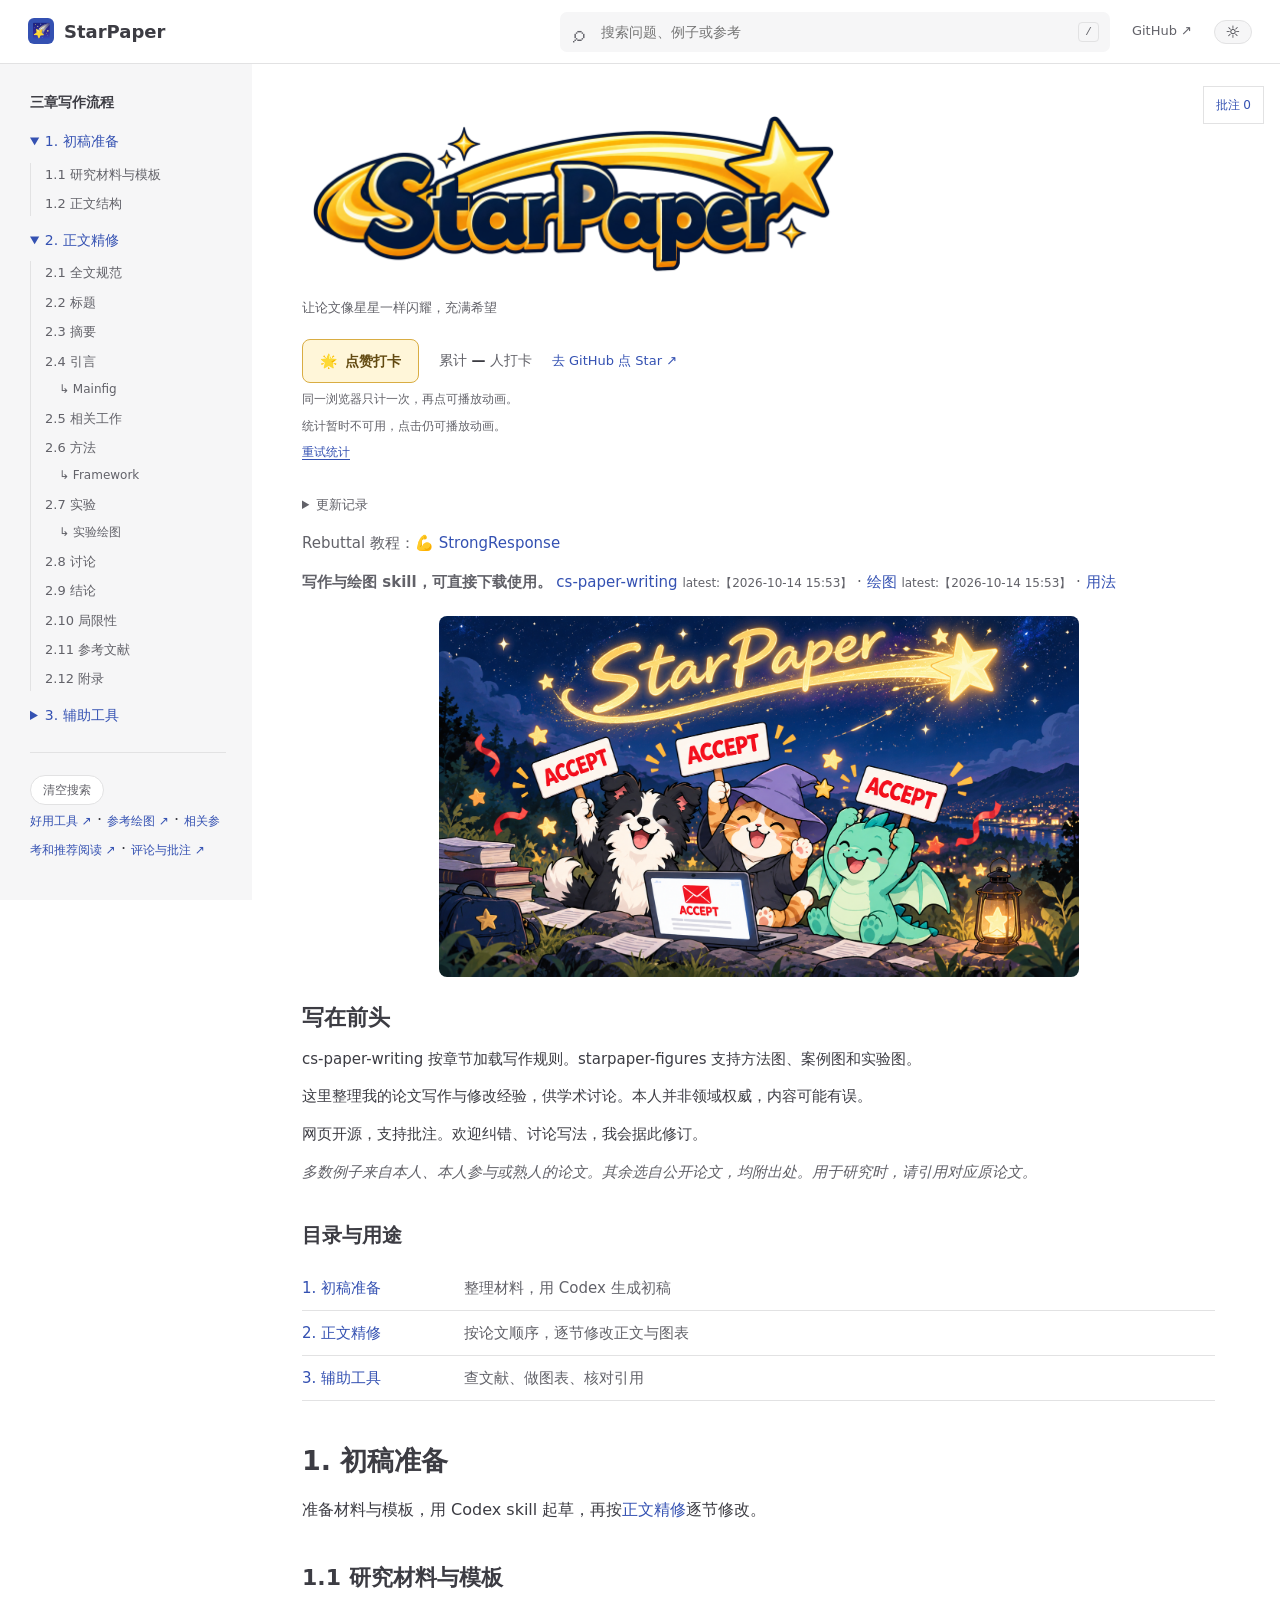
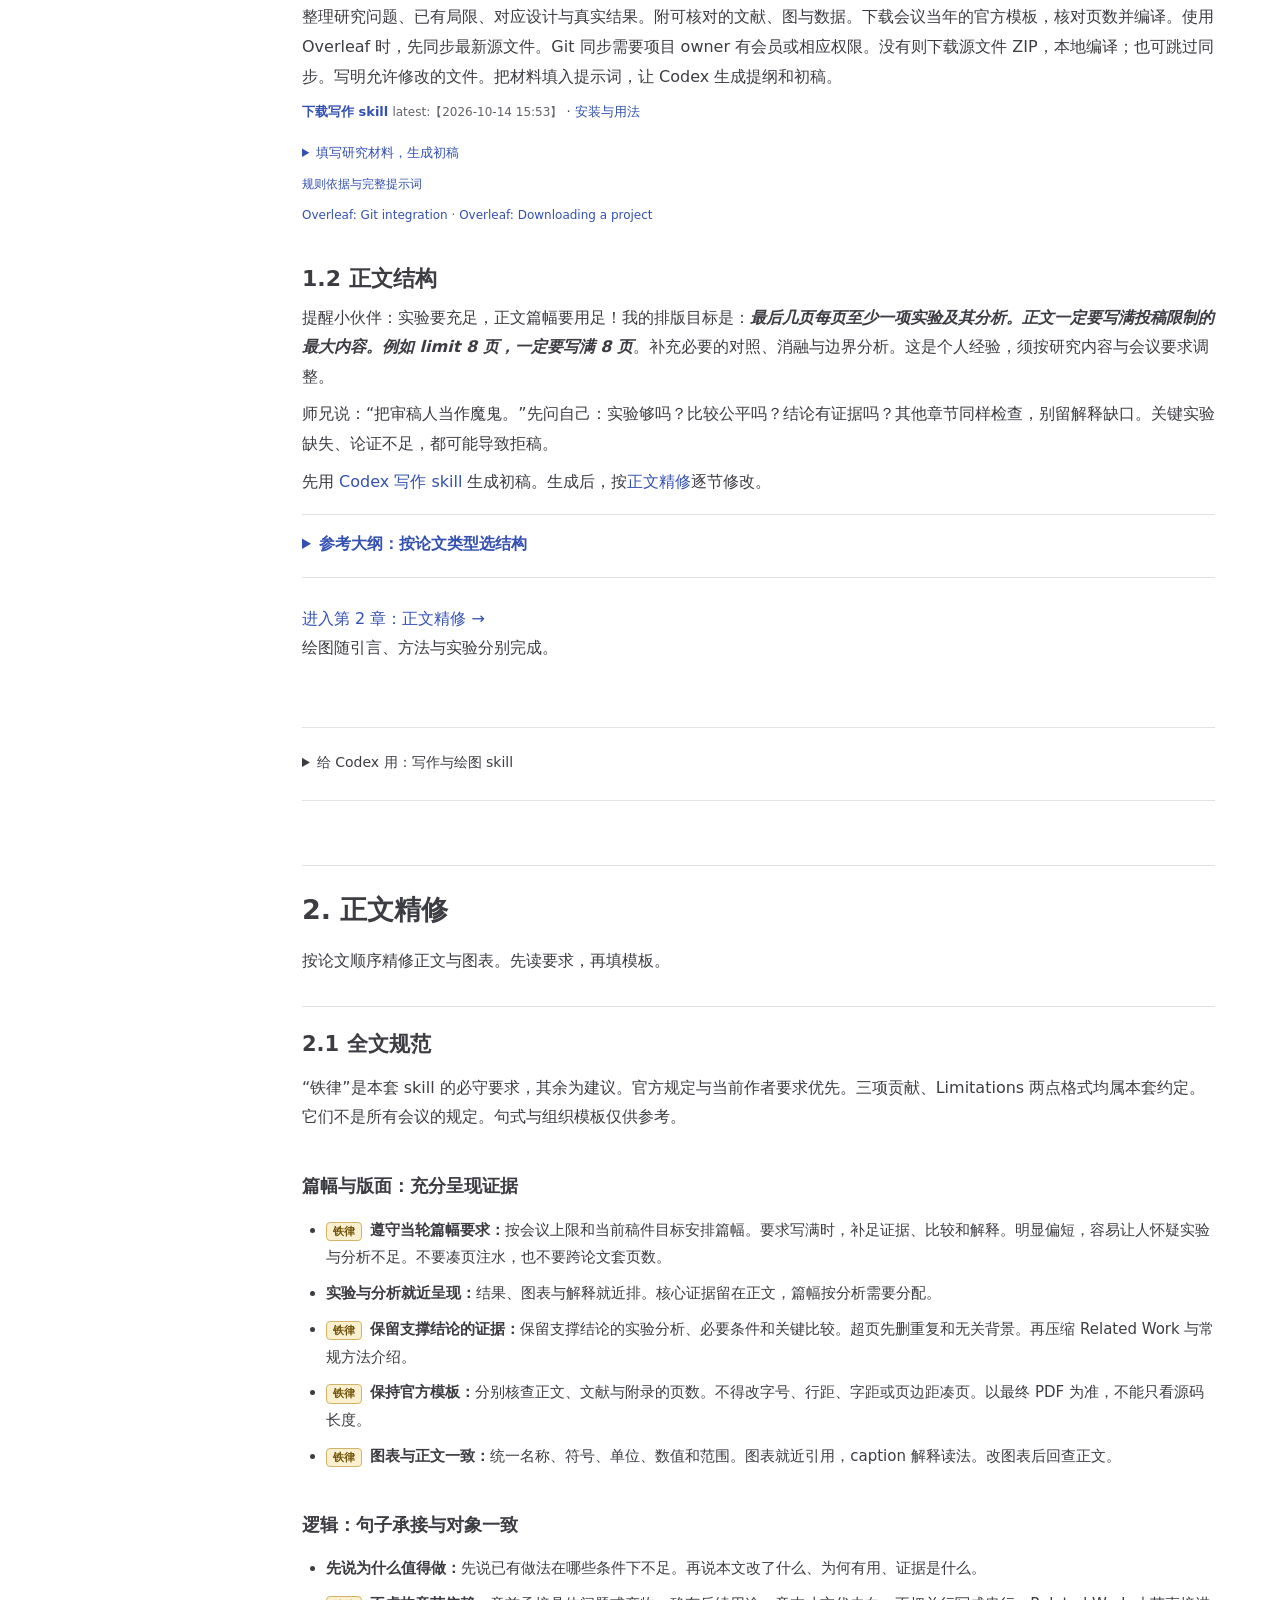
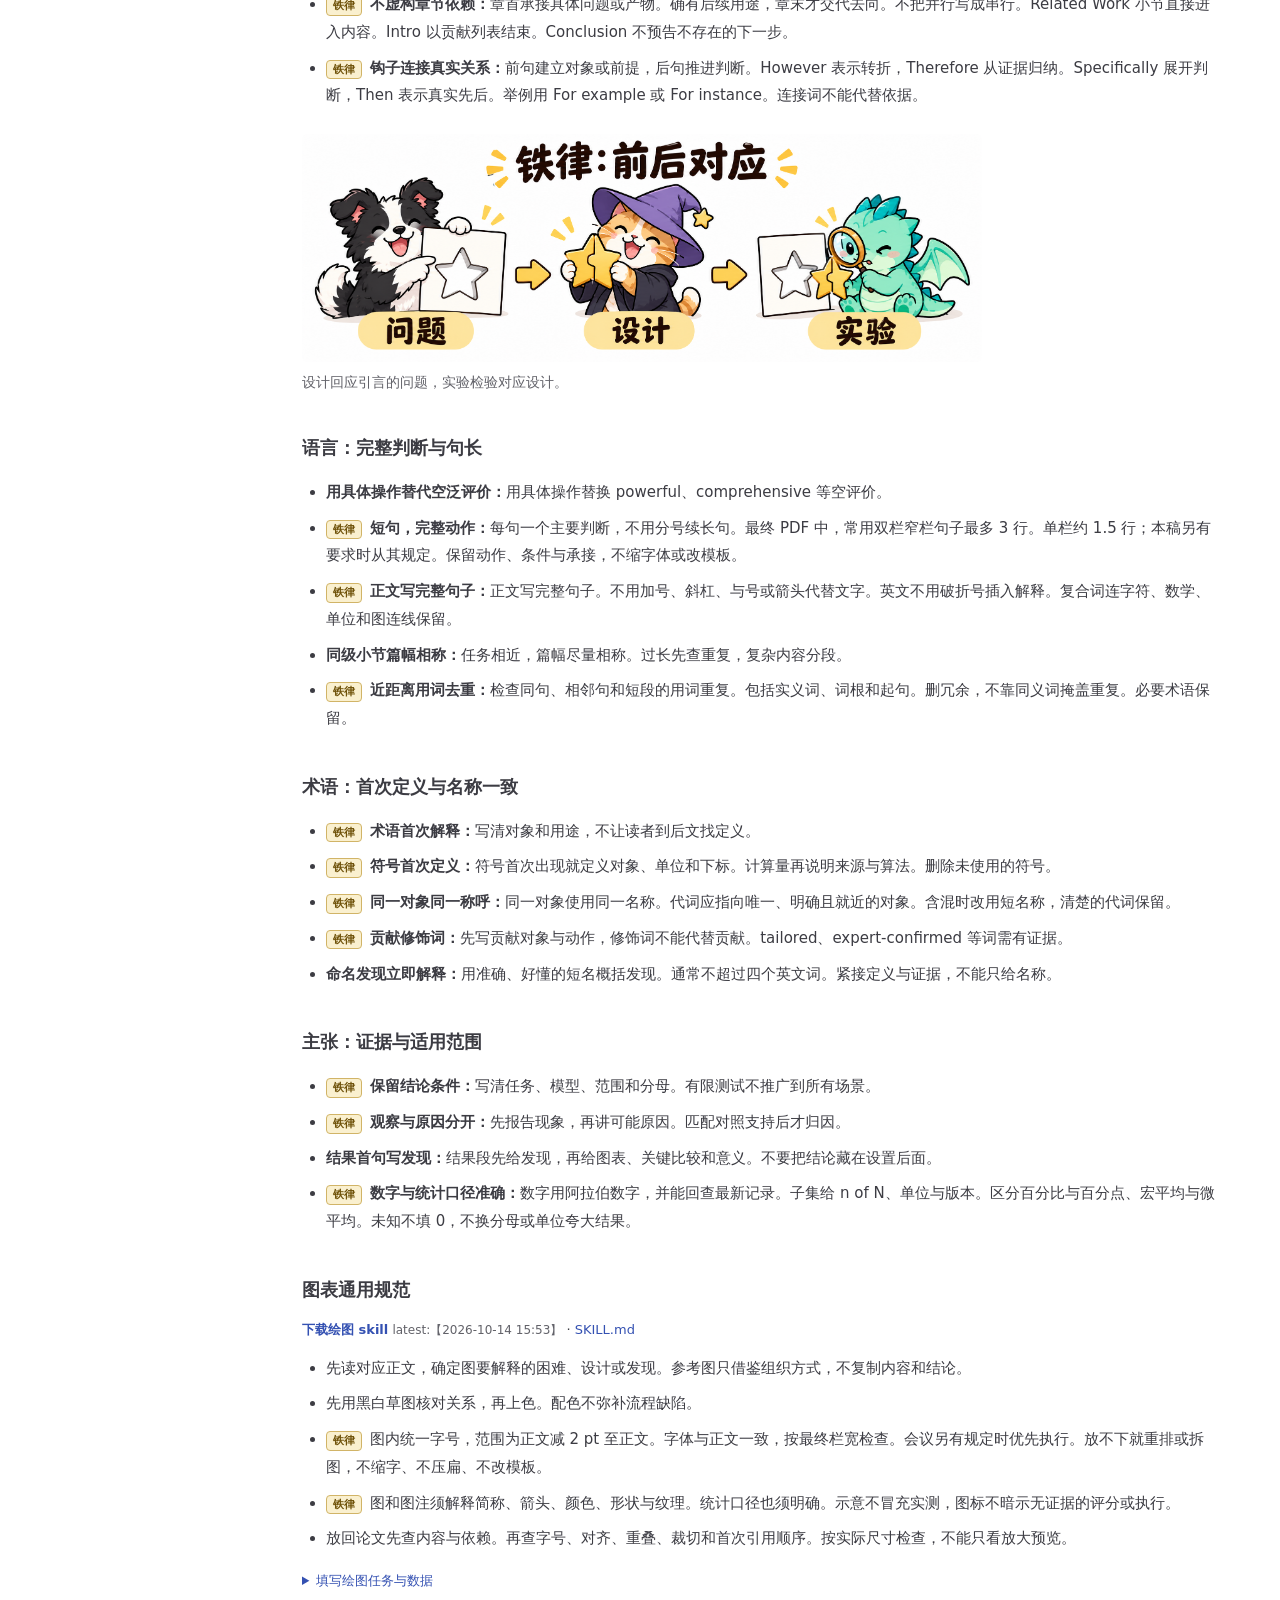
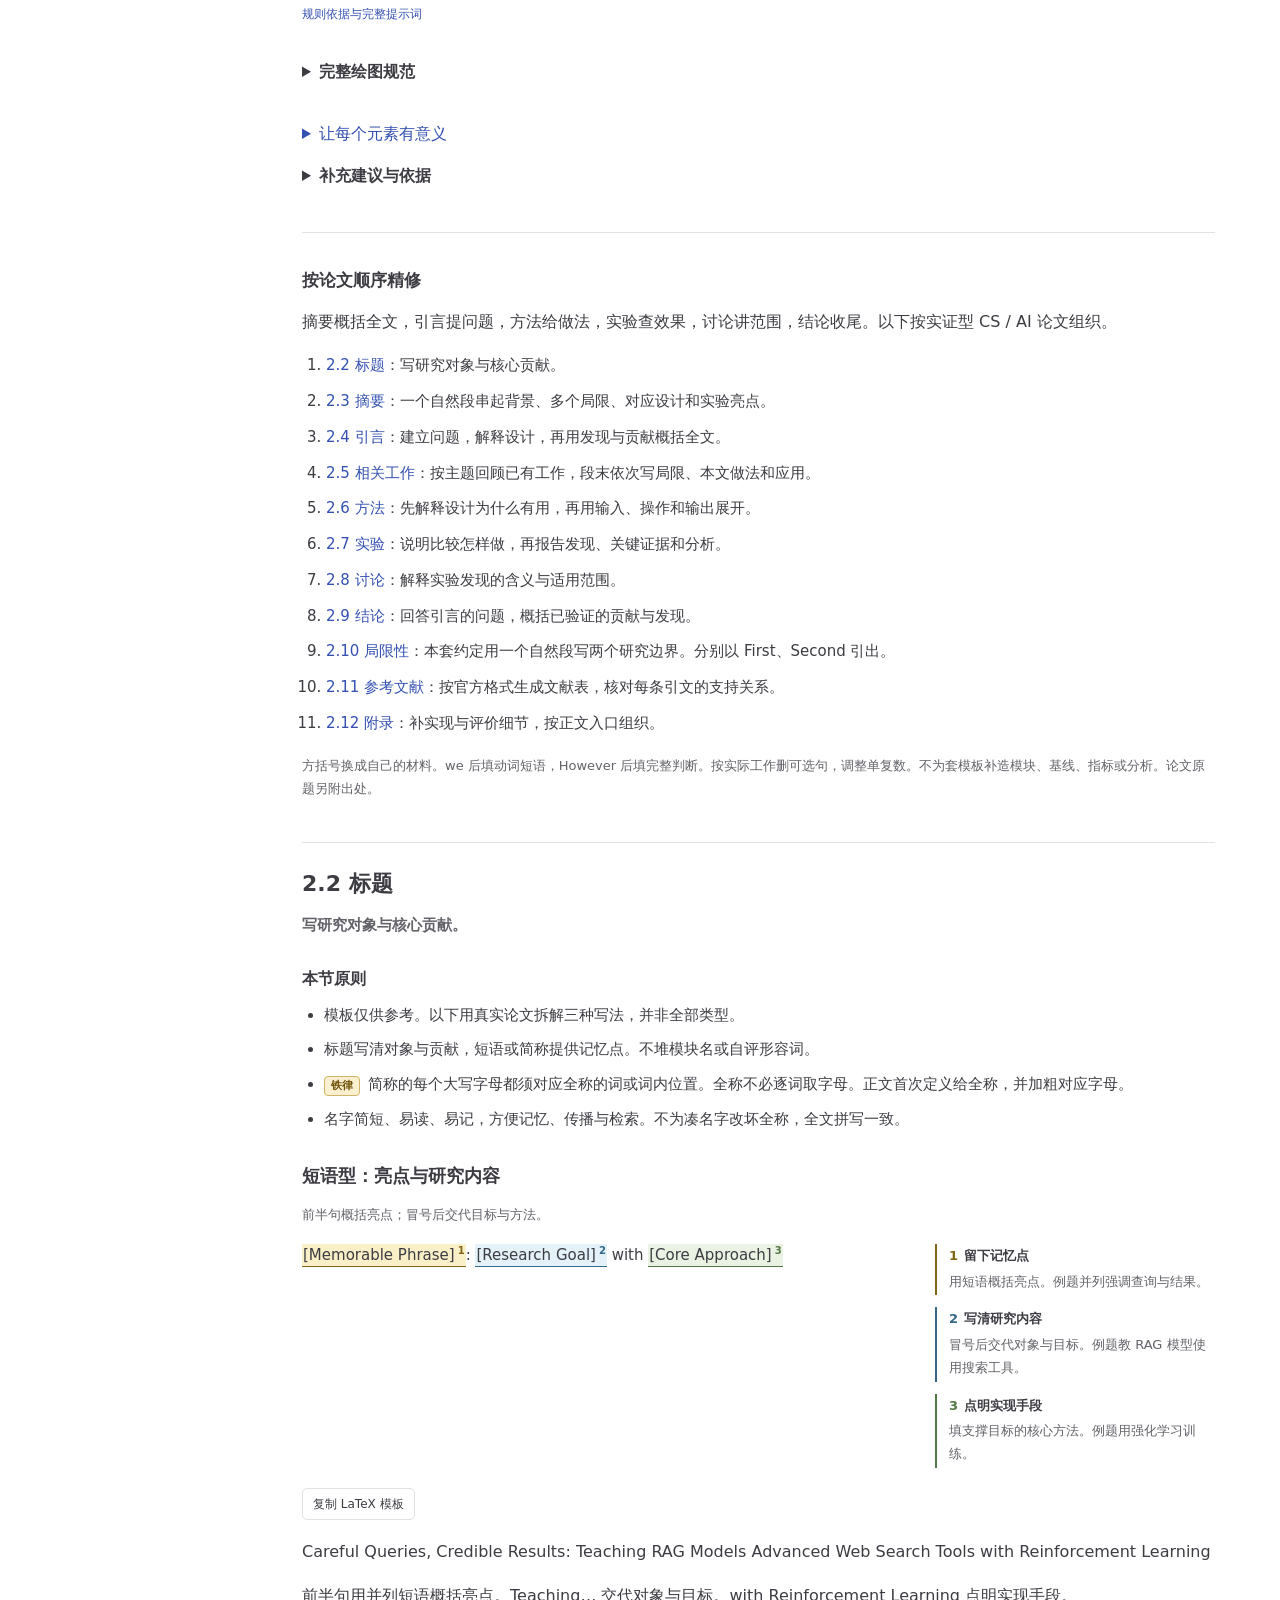
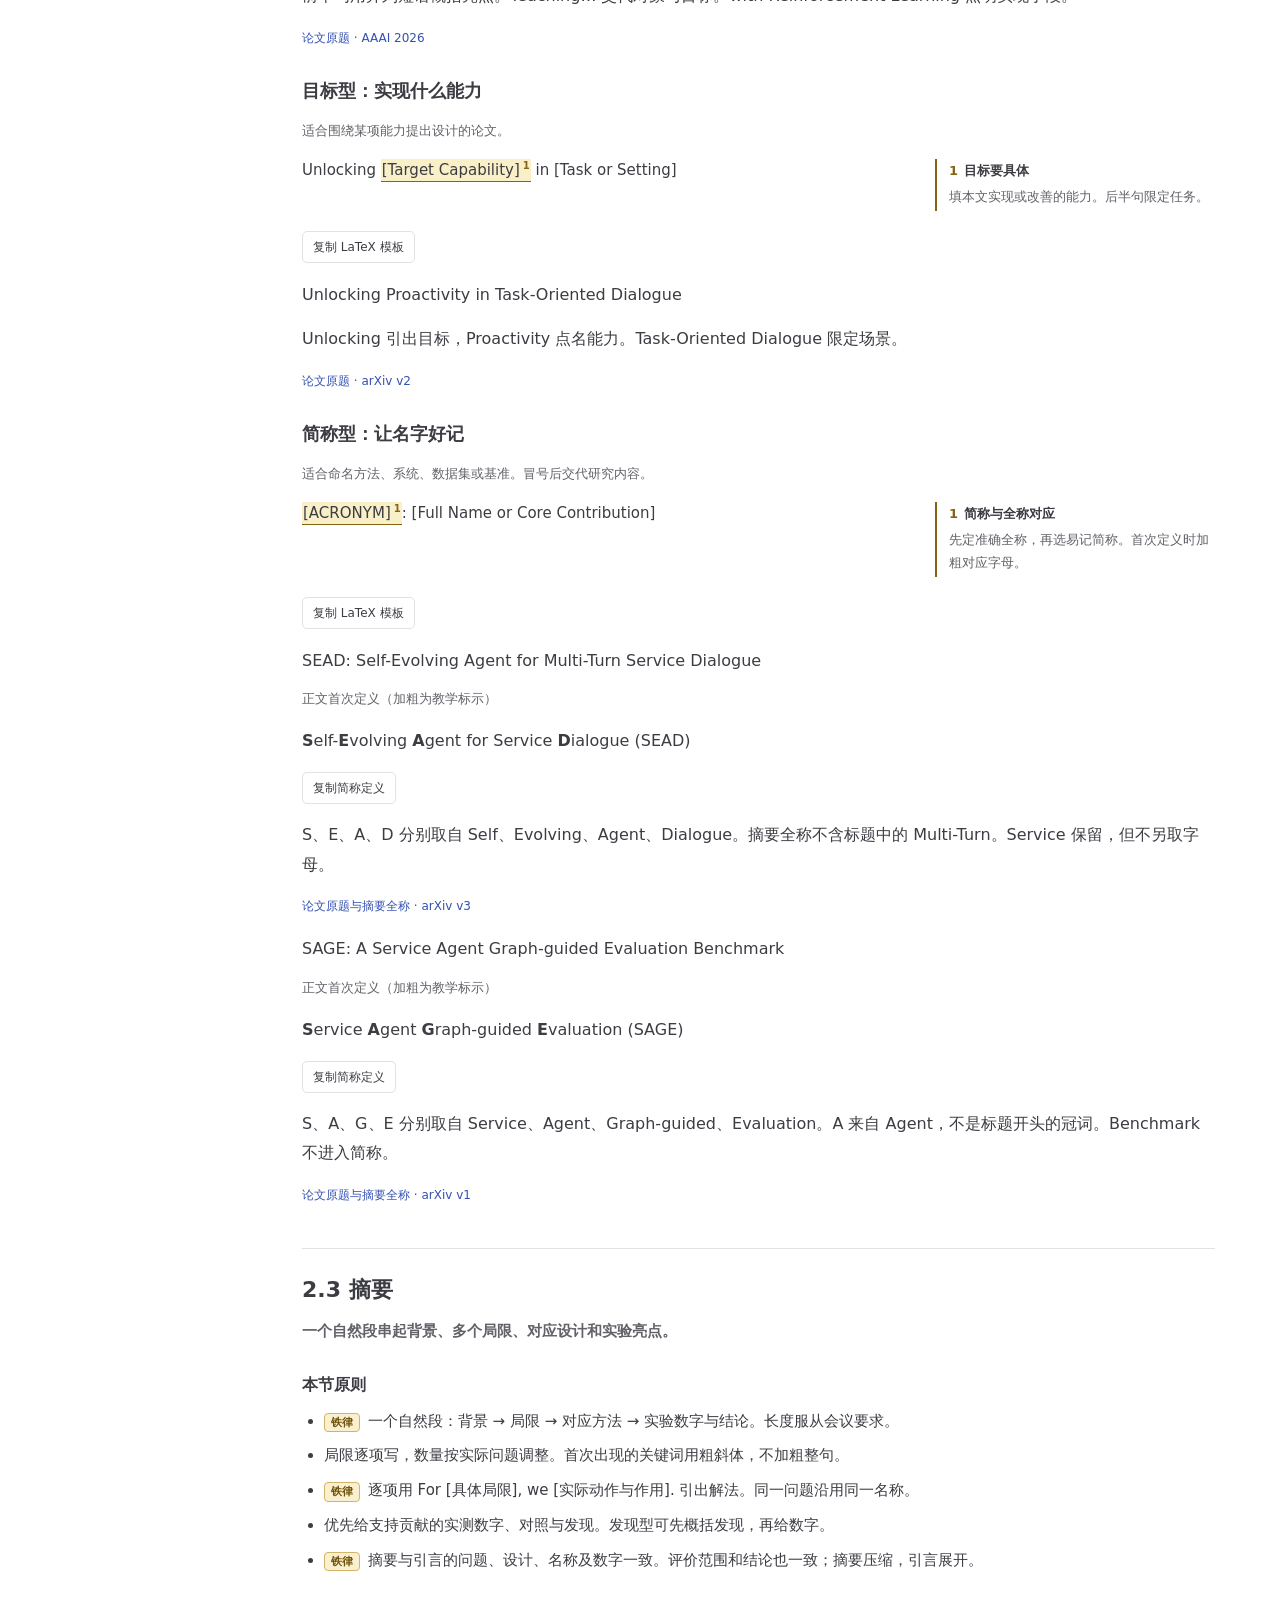
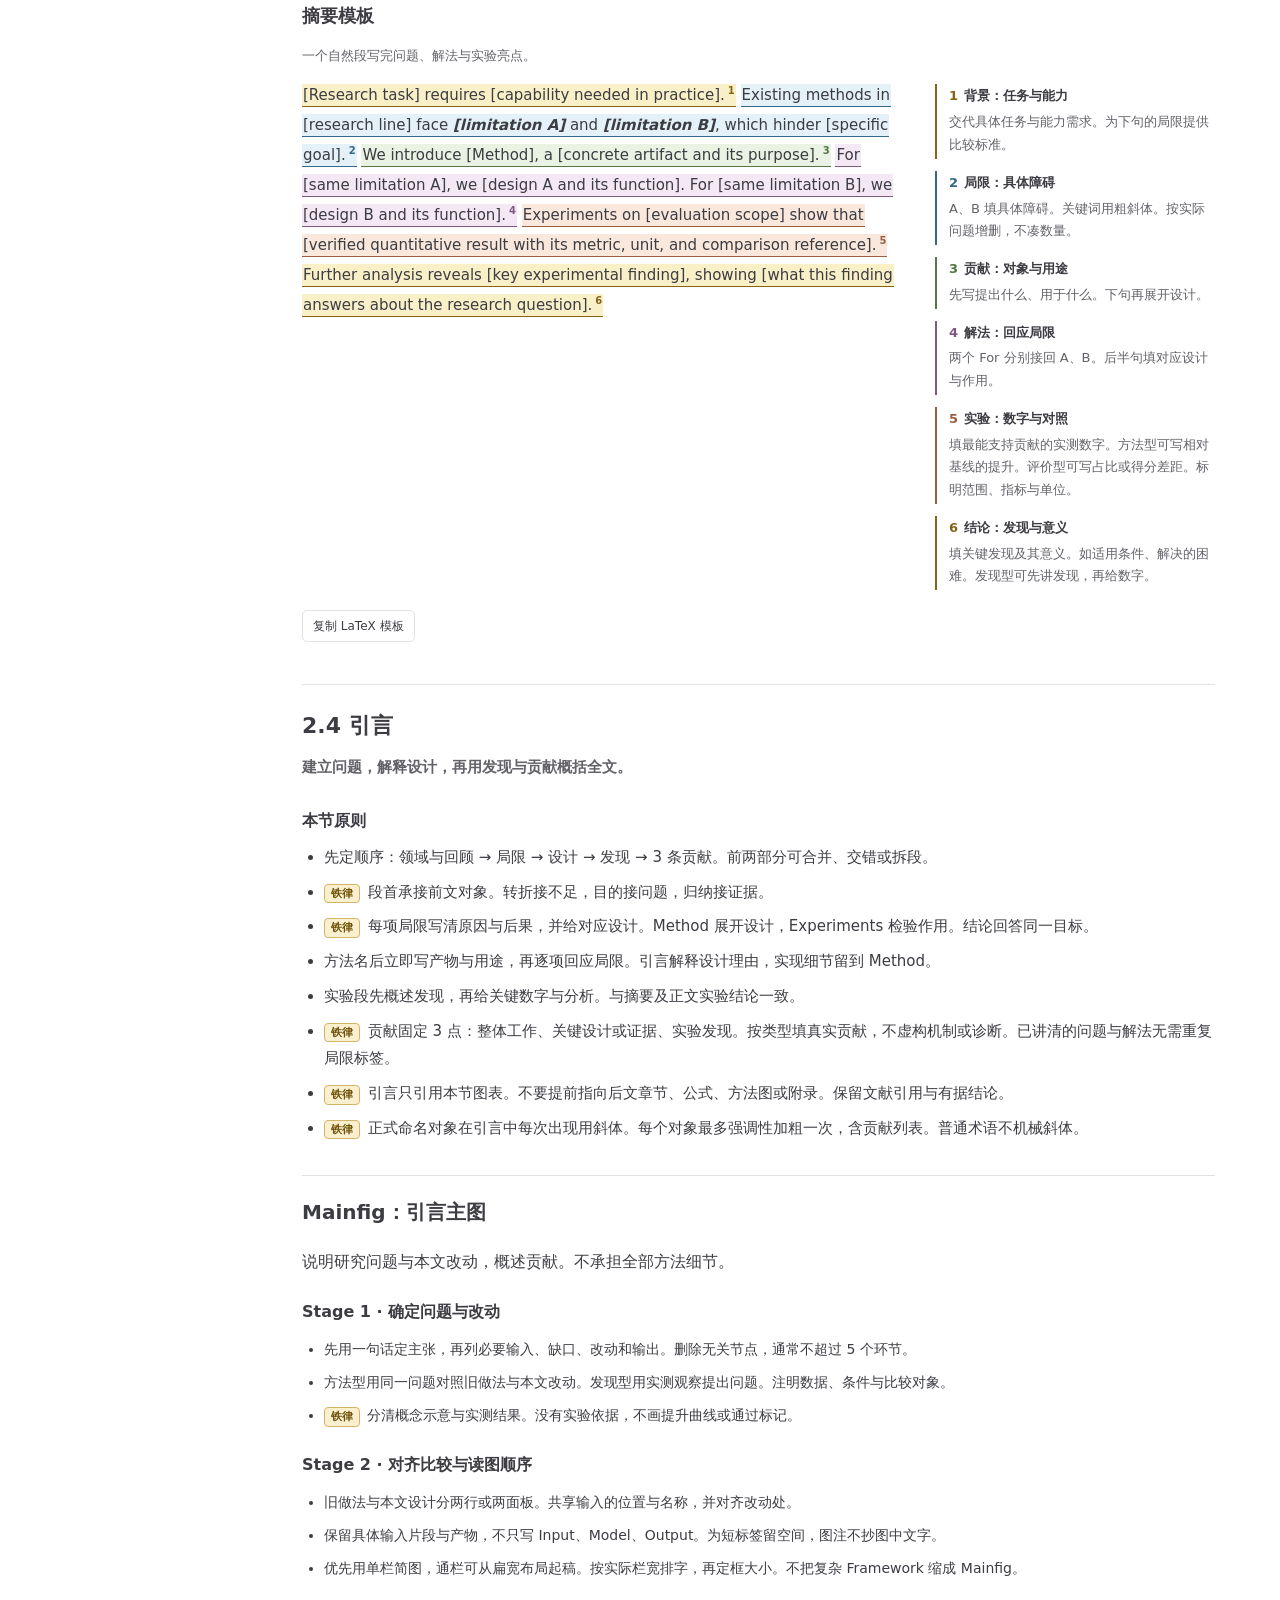
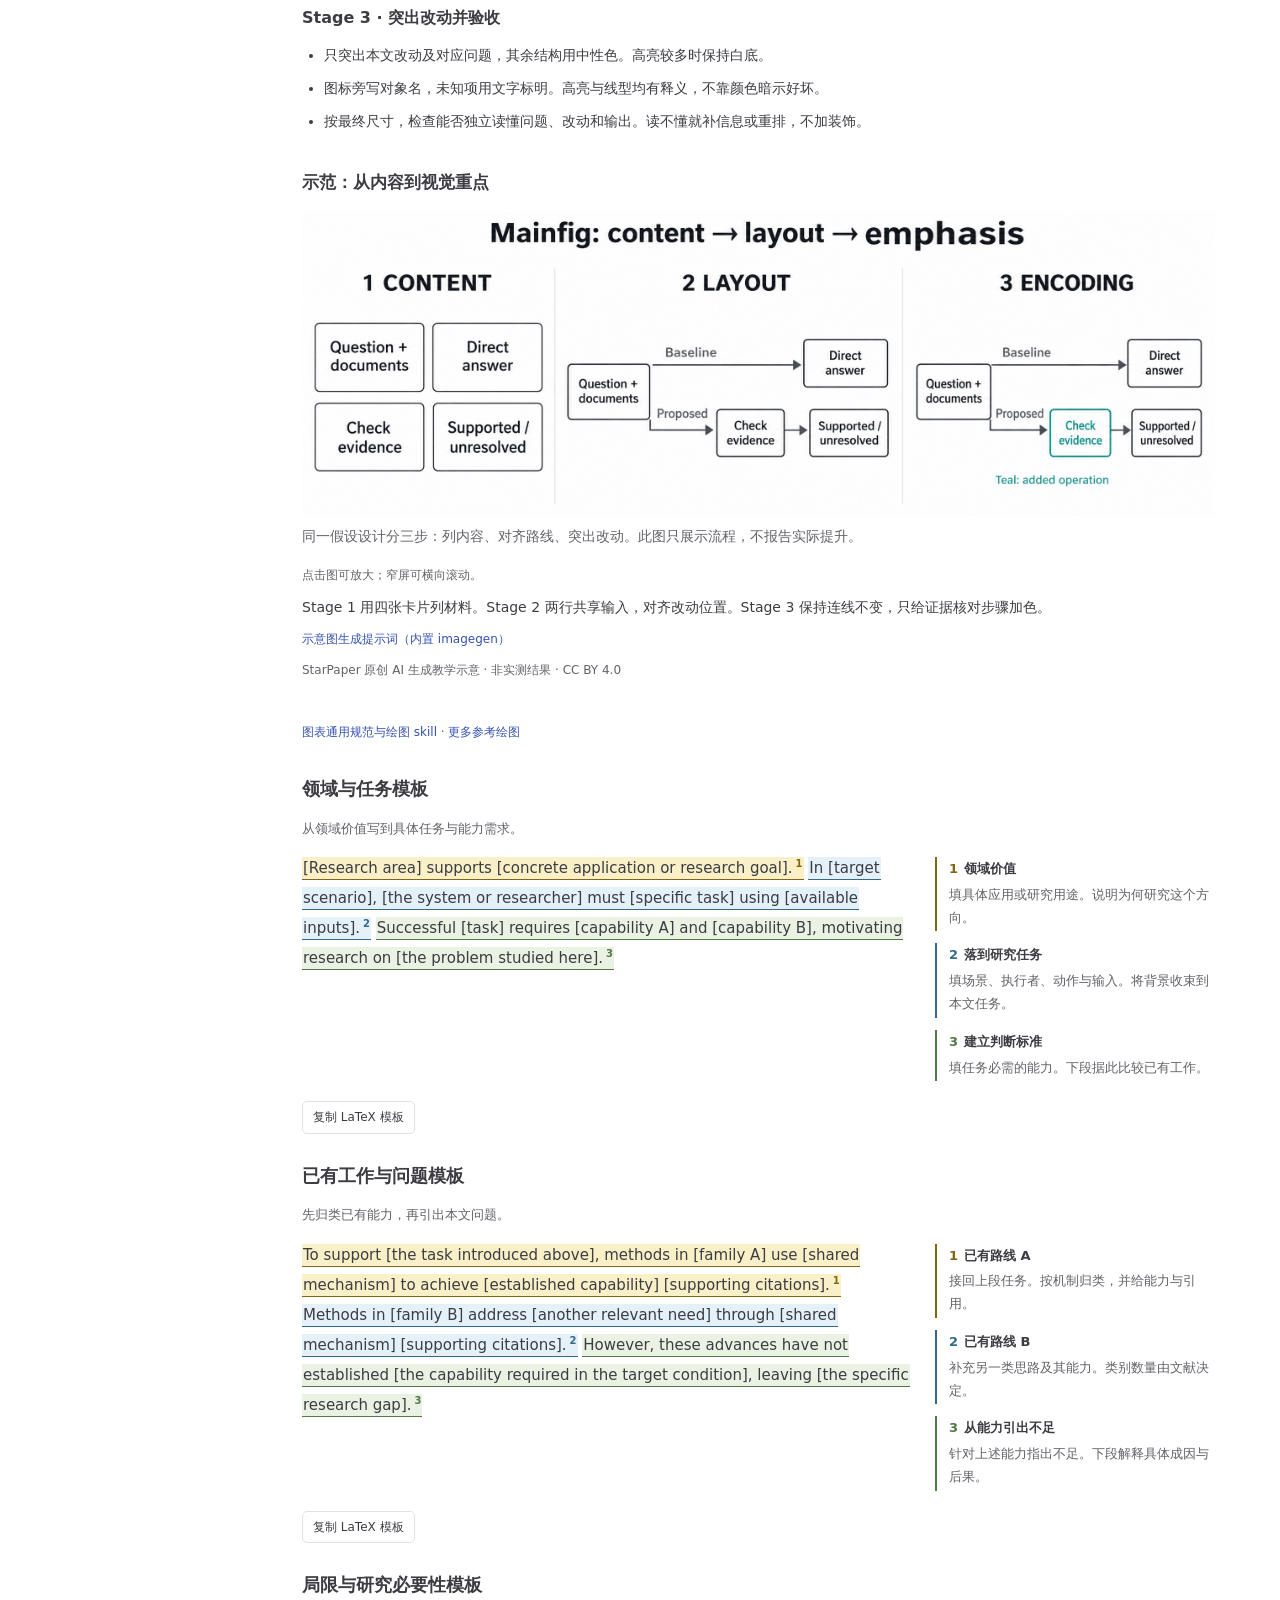
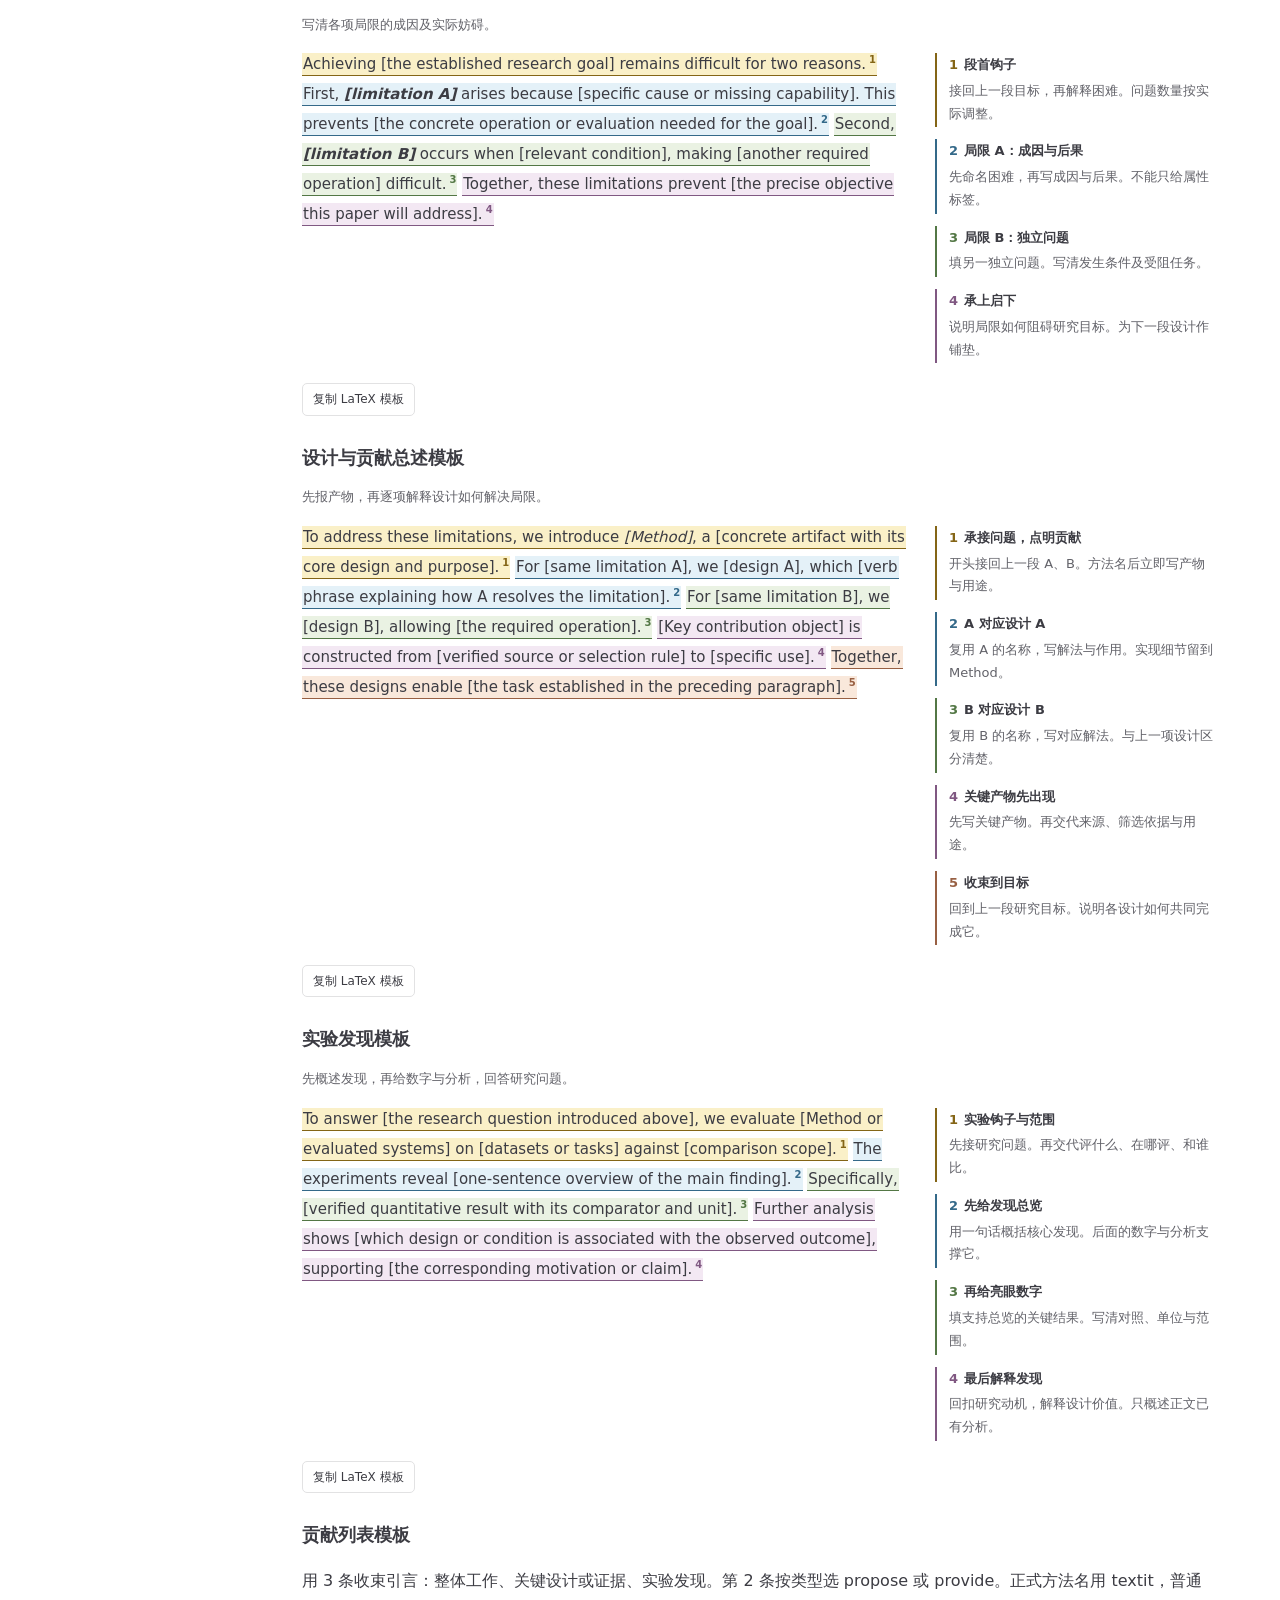
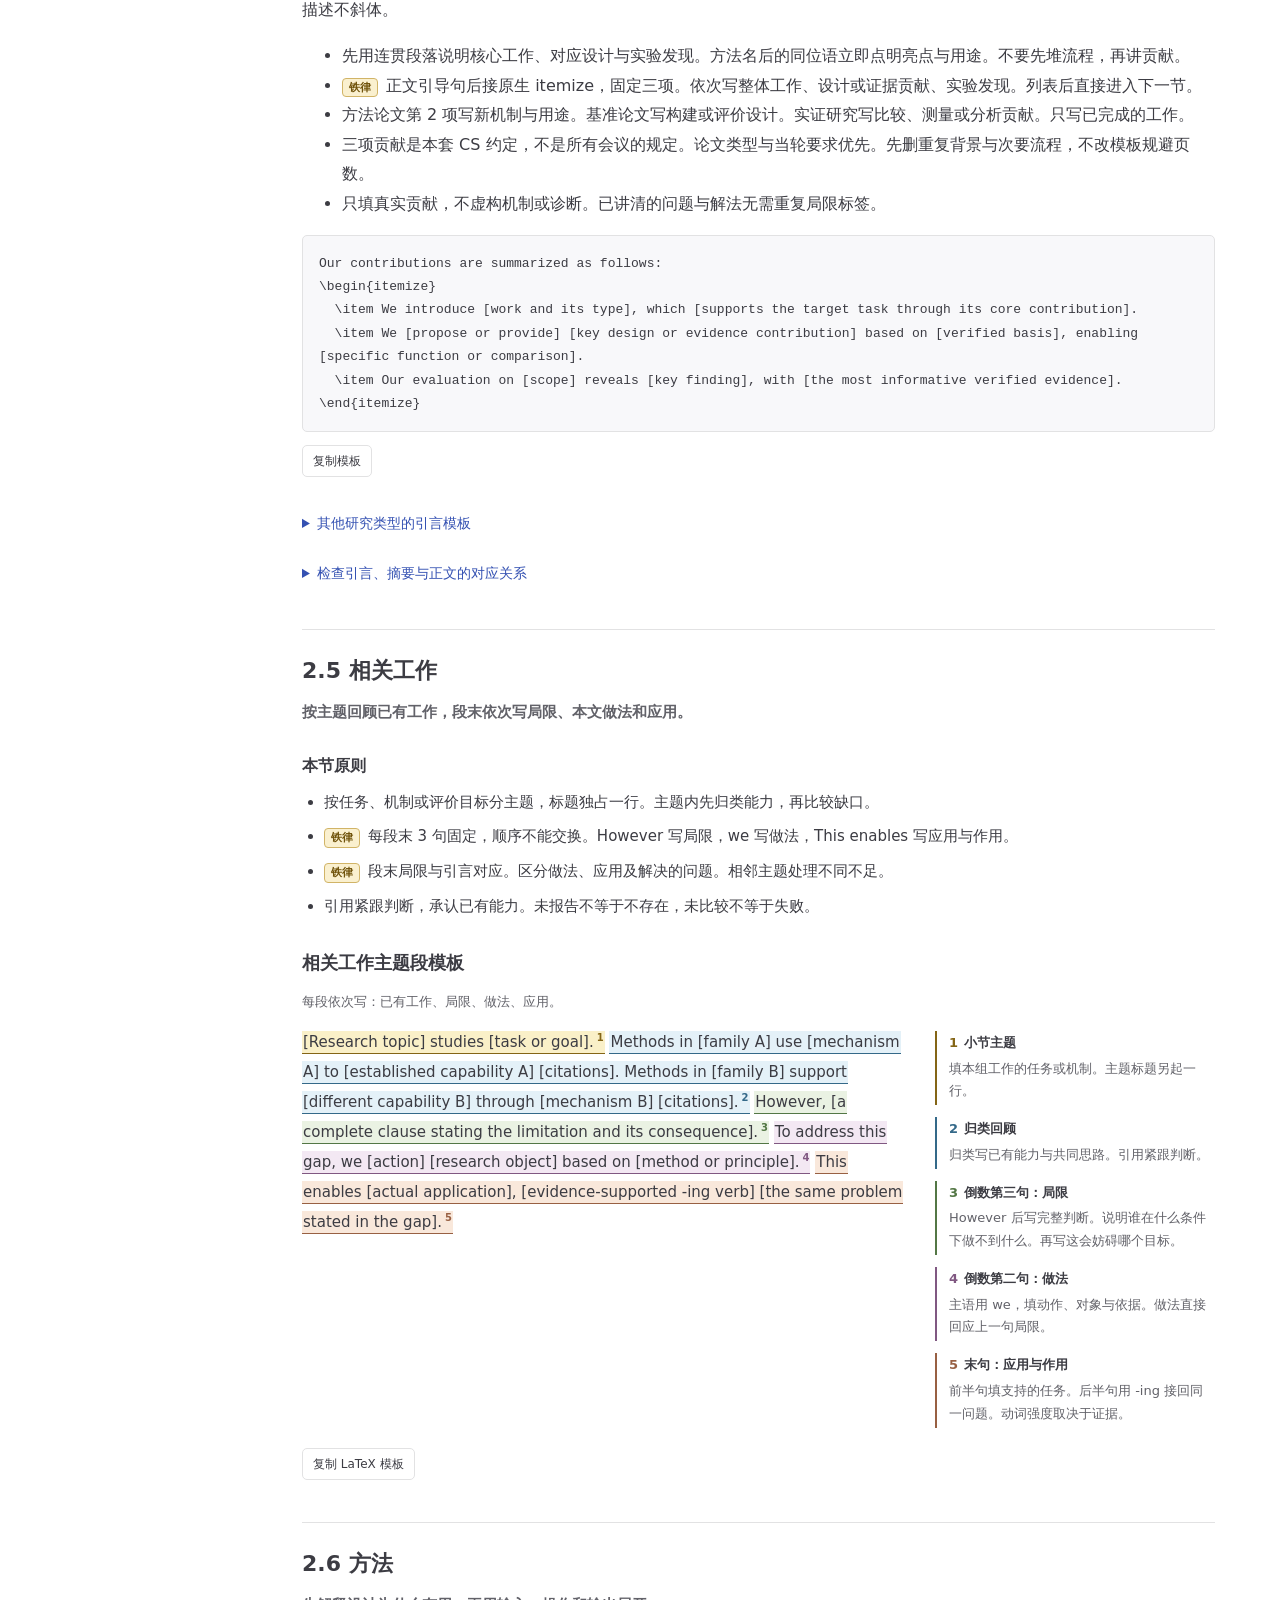
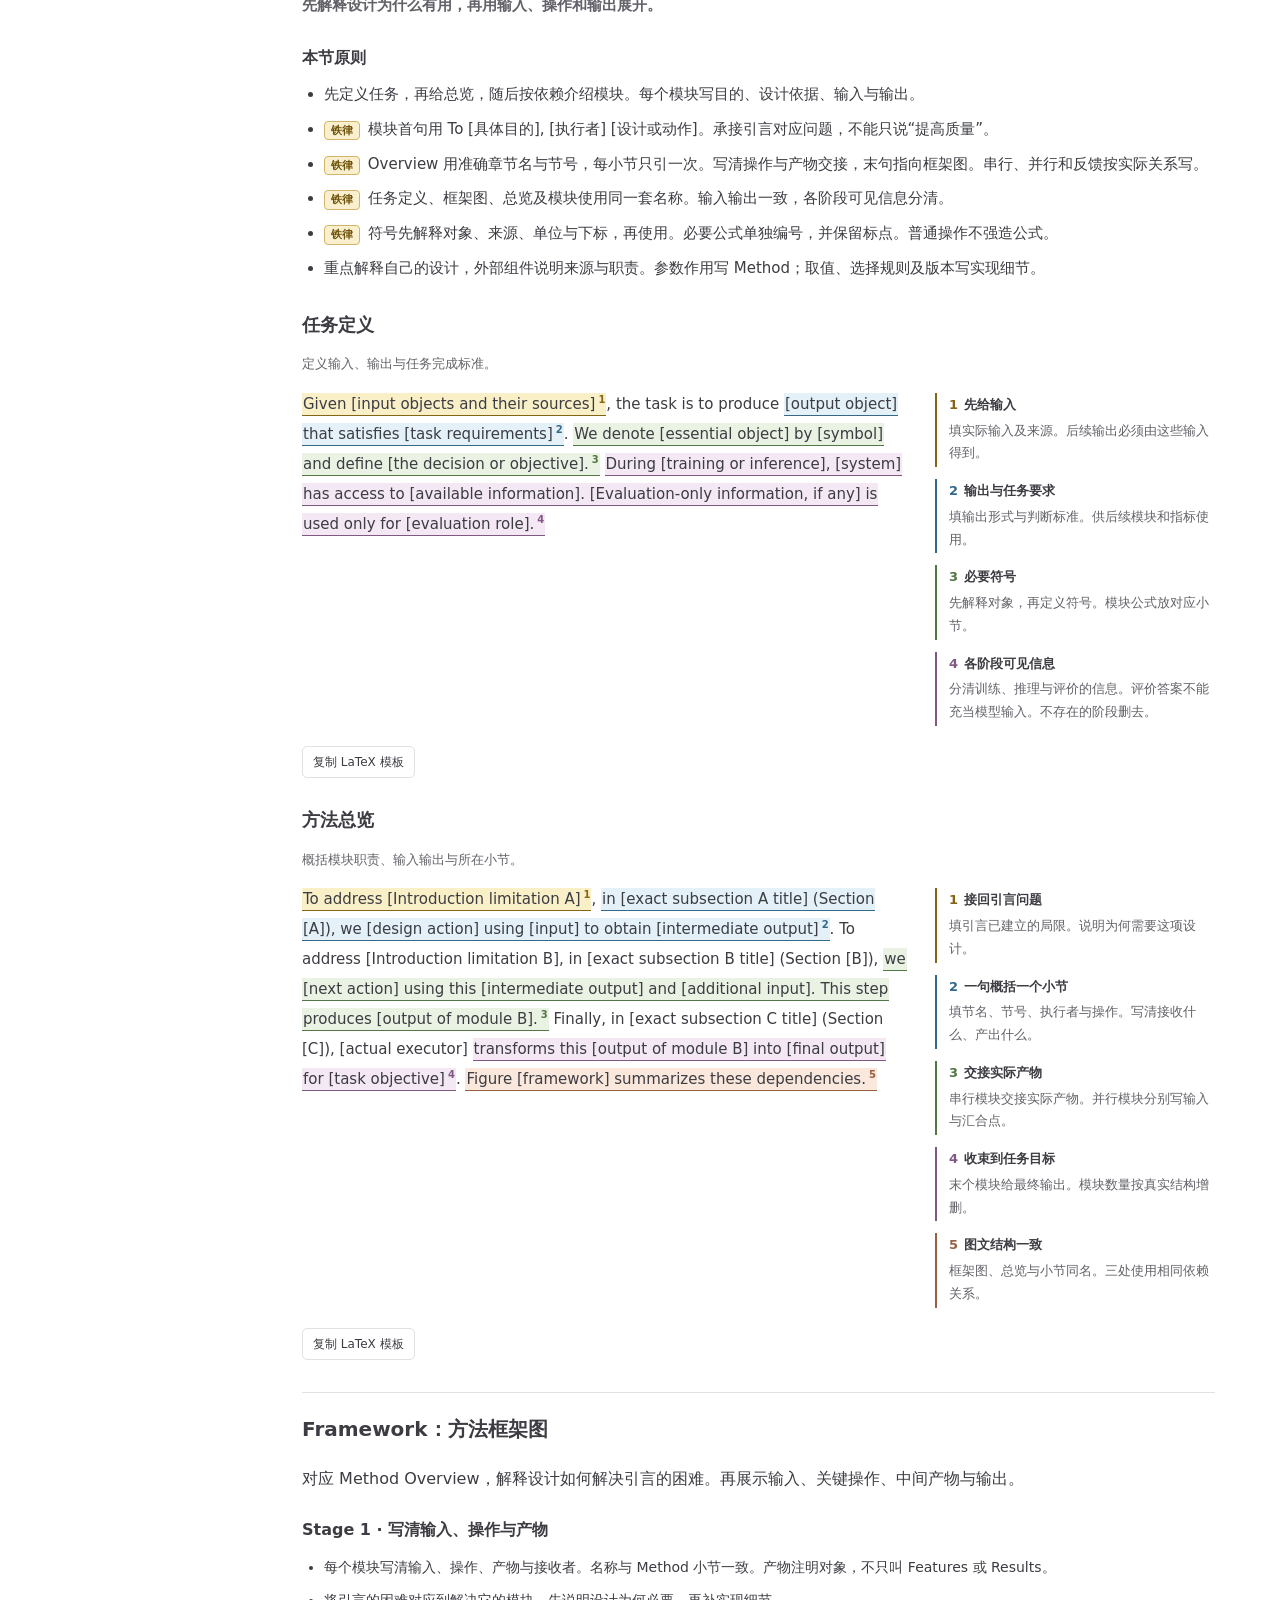
==== commit 3668f622: "Label the StrongResponse tutorial link at the opening" ====
--- a/index.html
+++ b/index.html
@@ -5,7 +5,7 @@
   <div class="page-checkin__row"><button class="page-checkin__button" id="page-like" type="button" aria-pressed="false" aria-describedby="page-checkin-hint"><span aria-hidden="true">🌟</span> <span data-like-label>点赞打卡</span></button><span class="page-checkin__total">累计 <strong id="page-like-count">—</strong> 人打卡</span><a class="page-checkin__star" href="https://github.com/Da1yuqin/StarPaper" target="_blank" rel="noopener noreferrer" title="打开 GitHub 后点击仓库的 Star">去 GitHub 点 Star ↗</a></div>
   <p class="page-checkin__hint" id="page-checkin-hint">同一浏览器只计一次，再点可播放动画。</p>
   <p class="page-stats__status" id="page-stats-status" role="status" aria-live="polite"></p><button class="page-stats__retry" id="page-stats-retry" type="button" hidden>重试统计</button>
-</div><details class="update-log" id="update-log"><summary>更新记录</summary><div class="update-log-scroll" role="region" aria-label="历史更新记录，可滚动查看" tabindex="0"><ol><li><time datetime="2026-10-14T16:39:50+08:00">2026-10-14 16:39</time> · <strong>新增 StrongResponse 回复教程入口</strong><ul><li>开头增加“Rebuttal 请参考：💪 StrongResponse”，与审稿回复教程互相链接。</li></ul></li><li><time datetime="2026-10-14T16:16:30+08:00">2026-10-14 16:16</time> · <strong>实验支撑引言结论</strong><ul><li>实验章开头漫画改为实验结果与 Intro 结论逐项对应，更新图注。</li></ul></li><li><time datetime="2026-10-14T15:53:30+08:00">2026-10-14 15:53</time> · <strong>绘图与模板归入对应章节</strong> · skill 更新<ul><li>取消独立绘图章：Mainfig 放引言，Framework 放方法，实验图与表格放实验。</li><li>第一章缩短；贡献总结合并到引言模板，通用绘图规范集中放全文规范。</li><li>目录改为初稿、精修、工具三章，保留旧链接；公开写作包同步贡献与表格模板。绘图包同步导航说明。</li></ul></li><li><time datetime="2026-10-14T15:01:04+08:00">2026-10-14 15:01</time> · <strong>新增目录、铁律漫画与引用模板</strong> · skill 更新<ul><li>开头按章节列用途，初稿说明改为使用 Codex skill 后逐节精修。</li><li>两幅简图说明前后对应与实验归因，合并重复文字。</li><li>补齐会议、期刊与 arXiv 的 BibTeX 模板，更新公开写作 skill。</li></ul></li><li><time datetime="2026-10-14T13:29:50+08:00">2026-10-14 13:29</time> · <strong>全文语言精简</strong> · skill 更新<ul><li>删重复，拆长句，压缩旁批。</li><li>提示词与公开 skill 同步精简，章节划分不变。</li></ul></li><li><time datetime="2026-10-14T13:02:55+08:00">2026-10-14 13:02</time> · <strong>正文结构：实验与篇幅提醒</strong><ul><li>补充实验充分性、正文篇幅与投稿前自查的作者经验。</li></ul></li><li><time datetime="2026-10-14T12:59:05+08:00">2026-10-14 12:59</time> · <strong>标题示范以真实论文为准</strong> · skill 更新<ul><li>加入 Careful Queries, Credible Results，拆解记忆点、研究目标与实现手段。</li><li>删除缺少真实论文示范的设计型、问句型和发现型模板；保留模板仅供参考，同步公开写作 skill。</li></ul></li><li><time datetime="2026-10-14T12:48:38+08:00">2026-10-14 12:48</time> · <strong>标题模板与简称命名</strong> · skill 更新<ul><li>标题补充设计型、问句型、发现型、目标型与简称型，注明模板仅供参考。</li><li>用 Unlocking Proactivity、SEAD 和 SAGE 说明标题结构、简称来源与正文加粗方式；同步公开写作 skill。</li></ul></li><li><time datetime="2026-10-13T21:46+08:00">2026-10-13 21:46</time> · <strong>正文精修全文检查</strong> · skill 更新<ul><li>按论文类型区分引言贡献，修正占位句法与全文对应图。</li><li>补全方法输入输出交接，统一消融设置、统计说明与 LaTeX 引用。</li><li>参考文献分为正文引文与 BibTeX 两块；合并重复规则，区分铁律与排版建议。</li><li>公开写作 skill 同步正文模板和各类引言模板。</li></ul></li><li><time datetime="2026-10-13T21:17:54+08:00">2026-10-13 21:17</time> · <strong>正文精修改为顺序填空模板</strong> · skill 更新<ul><li>按论文顺序集中展示各节职责、逻辑要求与填空模板；旁批解释句子位置，不再讲某篇论文的改词记录。</li><li>摘要支持多个局限并用粗斜体强调关键词，结尾放关键实验数字和结论。</li><li>方法、指标、消融、案例分析及文末章节统一为通用模板；网页与按章节拆分的写作 skill 同步。</li></ul></li><li><time datetime="2026-10-13T16:01:12+08:00">2026-10-13 16:01</time> · <strong>绘图流程与实验写作模板</strong><ul><li>Mainfig、Framework 与实验图按内容、排版、编码三个阶段展开，加入连续示意与元素语义说明。</li><li>Metrics 改为编号的紧凑自然段；消融按模块配对 Setting 与 Results，补充结果表模板。</li><li>新增 Case Study 模板与选例、图中注解要求；增加悬浮回到顶部按钮。</li><li>公开写作下载包同步新增实验模板，latest 标注本次时间；本地私有 skill 未改动。</li></ul></li><li><time datetime="2026-10-13T14:12:16+08:00">2026-10-13 14:12</time> · <strong>批注与原文对齐</strong><ul><li>批注卡片跟随对应正文滚动，上、下方显示其余批注数量，点击可跳转。</li><li>相邻批注错开，点选原文后优先对齐；回复框随卡片显示并保留输入。</li><li>手机使用底部批注面板，保留正文可见区域。</li></ul></li><li><time datetime="2026-10-13T12:25:32+08:00">2026-10-13 12:25</time> · <strong>新增评论与批注点赞</strong><ul><li>评论、回复与批注支持点赞；同一浏览器对每条留言只计一次。</li><li>去掉私密评论选项，新评论与批注统一公开；历史私密留言不公开。</li><li>副标题更新为“让论文像星星一样闪耀，充满希望”。</li><li>打卡旁增加 GitHub Star 入口，由读者在仓库主动点击。</li></ul></li><li><time datetime="2026-10-13T12:00:47+08:00">2026-10-13 12:00</time> · <strong>补充统计图读法与写作模板</strong><ul><li>补充小样本、散点遮挡、连续色标、气泡面积与误差线的五组教学图。</li><li>Method Overview 模板前置显示，Intro 方法介绍段增加固定开头句。</li><li>来源集中到文末“相关参考和推荐阅读”，同步写作与绘图下载包。</li></ul></li><li><time datetime="2026-10-13T11:13:04+08:00">2026-10-13 11:13</time> · <strong>新增开头点赞打卡</strong><ul><li>页面开头显示累计打卡人数；同一浏览器只计一次，重复点击播放 ACCEPT 与星星动画。</li><li>保留已有点赞累计与浏览统计，适配手机、深色模式及减少动画设置。</li></ul></li><li><time datetime="2026-10-13T00:38:00+08:00">2026-10-13 00:38</time> · <strong>更名 StarPaper，更新写作 skill</strong> · skill 更新<ul><li>统一教程、博客、仓库与网址名称；新增流星标题图与夜空 ACCEPT 主图。</li><li>写作包新增独立 cs-limitations，按九个章节模块加载；补齐单段两点模板与 Metrics 格式。</li><li>区分讨论与局限性，核对贡献格式、篇幅要求和全文范围的一致性。</li></ul></li><li><time datetime="2026-10-12T16:31:00+08:00">2026-10-12 16:31</time> · <strong>补全历史更新记录</strong><ul><li>补回首次发布以来的主要更新，按时间倒序显示；无序号，下拉栏可滚动查看。</li></ul></li><li><time datetime="2026-10-12T16:08:00+08:00">2026-10-12 16:08</time> · <strong>精简论文绘图章节</strong><ul><li>正文改为 Mainfig、Framework 与实验绘图三节，每节两个模板例子。</li><li>融入绘图笔记、标出铁律，增加同一内容或数据的优化前后教学对照。</li><li>其余 18 张图移至文末“收集的参考绘图”，保留出处、许可与点评。</li></ul></li><li><time datetime="2026-10-12T15:50:00+08:00">2026-10-12 15:50</time> · <strong>更新评论与批注入口</strong><ul><li>评论、批注和页脚统计使用同一可用服务入口，保留已有评论与公开／私密设置。</li></ul></li><li><time datetime="2026-10-12T15:36:00+08:00">2026-10-12 15:36</time> · <strong>新增点赞与浏览统计</strong><ul><li>页脚显示共享点赞数与浏览次数，点赞可取消；重复请求去重，统计从启用后累计。</li></ul></li><li><time datetime="2026-10-12T14:58:00+08:00">2026-10-12 14:58</time> · <strong>补全写作与绘图 skill 介绍</strong><ul><li>网页和 README 写明技能名称、用途、源码与下载入口；补充中英文搜索摘要和仓库主题标签。</li></ul></li><li><time datetime="2026-10-12T14:44:00+08:00">2026-10-12 14:44</time> · <strong>同步写作与绘图 skill</strong> · skill 更新<ul><li>补齐数字与文献版本口径、Related Work 的应用字段。</li><li>更新实验章首模板、有效评估范围、判分可靠性与章节承接。</li><li>补齐图注、脚注和移图规范；下载链接标出 latest，新增折叠更新记录。</li></ul></li><li><time datetime="2026-10-12T12:54:54+08:00">2026-10-12 12:54</time> · <strong>更名 BeautyPaper</strong><ul><li>更新西施犬展示论文、三位评委举起 ACCEPT 的主图，并同步博客封面。</li></ul></li><li><time datetime="2026-10-12T12:23:05+08:00">2026-10-12 12:23</time> · <strong>写作 skill 按章节拆分</strong> · skill 更新<ul><li>拆为入口、共享规则和六个章节；同步钩子、引言结构、贡献格式与 Related Work 收尾。</li></ul></li><li><time datetime="2026-10-11T19:16:17+08:00">2026-10-11 19:16</time> · <strong>区分铁律与建议</strong> · skill 更新<ul><li>只给必须遵守的要求标注铁律，调整正文与 skill 的规则措辞。</li></ul></li><li><time datetime="2026-10-11T17:27:24+08:00">2026-10-11 17:27</time> · <strong>补齐精修要求</strong> · skill 更新<ul><li>完善篇幅分配、各章节规范与提交前检查，同步写作 skill。</li></ul></li><li><time datetime="2026-10-11T15:48:49+08:00">2026-10-11 15:48</time> · <strong>增加全文组织模板</strong><ul><li>提供方法论文、基准与数据集论文、诊断驱动研究的章节结构与衔接方式。</li></ul></li><li><time datetime="2026-10-11T14:14:39+08:00">2026-10-11 14:14</time> · <strong>补全章节对应关系</strong><ul><li>用图展示引言如何连接方法、实验、结论和局限，补充论文大纲。</li></ul></li><li><time datetime="2026-10-11T13:52:12+08:00">2026-10-11 13:52</time> · <strong>集中段落批注示范</strong><ul><li>精修部分改为章节原则与完整段落批注，收拢零散中英例子。</li></ul></li><li><time datetime="2026-10-11T01:40:00+08:00">2026-10-11 01:40</time> · <strong>分开写作与绘图技能</strong> · skill 更新<ul><li>提供独立下载入口，更新主页主图，增加单栏 Mainfig 参考。</li></ul></li><li><time datetime="2026-10-10T17:53:51+08:00">2026-10-10 17:53</time> · <strong>精简教程语言</strong> · skill 更新<ul><li>删去重复解释和口号，统一为简洁、直接的表达，同步下载 skill。</li></ul></li><li><time datetime="2026-10-10T16:40:11+08:00">2026-10-10 16:40</time> · <strong>补入章节目的与写作笔记</strong><ul><li>说明各章如何支撑贡献，完善正文与绘图的对应指导。</li></ul></li><li><time datetime="2026-10-10T16:09:05+08:00">2026-10-10 16:09</time> · <strong>发布独立绘图 skill</strong><ul><li>增加下载与使用入口，整理绘图规范、常见错误及对应图例。</li></ul></li><li><time datetime="2026-10-10T15:45:24+08:00">2026-10-10 15:45</time> · <strong>说明 Overleaf 同步条件</strong><ul><li>补充项目 owner 的会员要求，以及本地编译和跳过同步的替代方式。</li></ul></li><li><time datetime="2026-10-10T15:06:27+08:00">2026-10-10 15:06</time> · <strong>完善草稿流程</strong><ul><li>补充材料填写、图表准备、章节组织和正文审核，并提供图表模板。</li></ul></li><li><time datetime="2026-10-10T11:03:54+08:00">2026-10-10 11:03</time> · <strong>支持正文批注</strong><ul><li>增加选文批注、公开回复侧栏与评论入口。</li></ul></li><li><time datetime="2026-10-08T18:51:59+08:00">2026-10-08 18:51</time> · <strong>补齐章节规范与图例</strong> · skill 更新<ul><li>整理全文要求、各章模板与逐图点评，并同步写作 skill。</li></ul></li><li><time datetime="2026-10-08T16:52:25+08:00">2026-10-08 16:52</time> · <strong>按写作流程重组教程</strong><ul><li>分为草稿、绘图、精修和辅助工具四部分。</li></ul></li><li><time datetime="2026-10-08T12:40:50+08:00">2026-10-08 12:40</time> · <strong>增加快速起草入口</strong><ul><li>提供可填写的 Codex 提示词，按论文顺序整理正文指导。</li></ul></li><li><time datetime="2026-10-07T16:09:49+08:00">2026-10-07 16:09</time> · <strong>扩充论文示例来源</strong><ul><li>加入多个研究方向的论文例子，完善来源说明。</li></ul></li><li><time datetime="2026-10-07T15:30:49+08:00">2026-10-07 15:30</time> · <strong>发布写作 skill 与铁律</strong><ul><li>增加 skill 下载、安装说明及写作规则。</li></ul></li><li><time datetime="2026-10-07T15:01:17+08:00">2026-10-07 15:01</time> · <strong>整理研究工具</strong><ul><li>按用途收录文献、绘图、翻译与代码阅读工具，附使用说明。</li></ul></li><li><time datetime="2026-10-07T14:41:01+08:00">2026-10-07 14:41</time> · <strong>补全论文示例与来源标注</strong><ul><li>为写作条目补充中英示例，标明出处与许可。</li></ul></li><li><time datetime="2026-10-07T13:32:02+08:00">2026-10-07 13:32</time> · <strong>首次公开 PaperBank</strong><ul><li>发布写作教程、示例、参考来源与转载使用条款。</li></ul></li></ol></div></details><p class="site-switch">Rebuttal 请参考：<a href="StrongResponse/">💪 StrongResponse</a></p><p class="skill-links"><strong>写作与绘图 skill，可直接下载使用。</strong> <a href="assets/cs-paper-writing-skill.zip" download>cs-paper-writing</a> <small class="skill-latest">latest:【2026-10-14 15:53】</small> · <a href="assets/starpaper-figures-skill.zip" download>绘图</a> <small class="skill-latest">latest:【2026-10-14 15:53】</small> · <a href="#writing-skill">用法</a></p><figure class="accept-banner"><img src="assets/starpaper-night-accept.png" alt="流星划过夜空。边牧、魔法橘猫和龙举起红色 ACCEPT，庆祝论文接收。" width="1672" height="941" fetchpriority="high"></figure><section class="preface" id="preface"><h2>写在前头</h2><p>cs-paper-writing 按章节加载写作规则。starpaper-figures 支持方法图、案例图和实验图。</p><p>这里整理我的论文写作与修改经验，供学术讨论。本人并非领域权威，内容可能有误。</p><p>网页开源，支持批注。欢迎纠错、讨论写法，我会据此修订。</p><p class="preface-aside"><em>多数例子来自本人、本人参与或熟人的论文。其余选自公开论文，均附出处。用于研究时，请引用对应原论文。</em></p></section><nav class="chapter-overview" aria-labelledby="overview-title"><h2 id="overview-title">目录与用途</h2><ol><li><a href="#quick-start">1. 初稿准备</a><span>整理材料，用 Codex 生成初稿</span></li><li><a href="#refine">2. 正文精修</a><span>按论文顺序，逐节修改正文与图表</span></li><li><a href="#tools">3. 辅助工具</a><span>查文献、做图表、核对引用</span></li></ol></nav></section>
+</div><details class="update-log" id="update-log"><summary>更新记录</summary><div class="update-log-scroll" role="region" aria-label="历史更新记录，可滚动查看" tabindex="0"><ol><li><time datetime="2026-10-14T21:12:53+08:00">2026-10-14 21:12</time> · <strong>补充 Rebuttal 教程入口</strong><ul><li>开头加入 StrongResponse 教程入口，方便切换到审稿回复教程。</li></ul></li><li><time datetime="2026-10-14T16:39:50+08:00">2026-10-14 16:39</time> · <strong>新增 StrongResponse 回复教程入口</strong><ul><li>开头增加“Rebuttal 请参考：💪 StrongResponse”，与审稿回复教程互相链接。</li></ul></li><li><time datetime="2026-10-14T16:16:30+08:00">2026-10-14 16:16</time> · <strong>实验支撑引言结论</strong><ul><li>实验章开头漫画改为实验结果与 Intro 结论逐项对应，更新图注。</li></ul></li><li><time datetime="2026-10-14T15:53:30+08:00">2026-10-14 15:53</time> · <strong>绘图与模板归入对应章节</strong> · skill 更新<ul><li>取消独立绘图章：Mainfig 放引言，Framework 放方法，实验图与表格放实验。</li><li>第一章缩短；贡献总结合并到引言模板，通用绘图规范集中放全文规范。</li><li>目录改为初稿、精修、工具三章，保留旧链接；公开写作包同步贡献与表格模板。绘图包同步导航说明。</li></ul></li><li><time datetime="2026-10-14T15:01:04+08:00">2026-10-14 15:01</time> · <strong>新增目录、铁律漫画与引用模板</strong> · skill 更新<ul><li>开头按章节列用途，初稿说明改为使用 Codex skill 后逐节精修。</li><li>两幅简图说明前后对应与实验归因，合并重复文字。</li><li>补齐会议、期刊与 arXiv 的 BibTeX 模板，更新公开写作 skill。</li></ul></li><li><time datetime="2026-10-14T13:29:50+08:00">2026-10-14 13:29</time> · <strong>全文语言精简</strong> · skill 更新<ul><li>删重复，拆长句，压缩旁批。</li><li>提示词与公开 skill 同步精简，章节划分不变。</li></ul></li><li><time datetime="2026-10-14T13:02:55+08:00">2026-10-14 13:02</time> · <strong>正文结构：实验与篇幅提醒</strong><ul><li>补充实验充分性、正文篇幅与投稿前自查的作者经验。</li></ul></li><li><time datetime="2026-10-14T12:59:05+08:00">2026-10-14 12:59</time> · <strong>标题示范以真实论文为准</strong> · skill 更新<ul><li>加入 Careful Queries, Credible Results，拆解记忆点、研究目标与实现手段。</li><li>删除缺少真实论文示范的设计型、问句型和发现型模板；保留模板仅供参考，同步公开写作 skill。</li></ul></li><li><time datetime="2026-10-14T12:48:38+08:00">2026-10-14 12:48</time> · <strong>标题模板与简称命名</strong> · skill 更新<ul><li>标题补充设计型、问句型、发现型、目标型与简称型，注明模板仅供参考。</li><li>用 Unlocking Proactivity、SEAD 和 SAGE 说明标题结构、简称来源与正文加粗方式；同步公开写作 skill。</li></ul></li><li><time datetime="2026-10-13T21:46+08:00">2026-10-13 21:46</time> · <strong>正文精修全文检查</strong> · skill 更新<ul><li>按论文类型区分引言贡献，修正占位句法与全文对应图。</li><li>补全方法输入输出交接，统一消融设置、统计说明与 LaTeX 引用。</li><li>参考文献分为正文引文与 BibTeX 两块；合并重复规则，区分铁律与排版建议。</li><li>公开写作 skill 同步正文模板和各类引言模板。</li></ul></li><li><time datetime="2026-10-13T21:17:54+08:00">2026-10-13 21:17</time> · <strong>正文精修改为顺序填空模板</strong> · skill 更新<ul><li>按论文顺序集中展示各节职责、逻辑要求与填空模板；旁批解释句子位置，不再讲某篇论文的改词记录。</li><li>摘要支持多个局限并用粗斜体强调关键词，结尾放关键实验数字和结论。</li><li>方法、指标、消融、案例分析及文末章节统一为通用模板；网页与按章节拆分的写作 skill 同步。</li></ul></li><li><time datetime="2026-10-13T16:01:12+08:00">2026-10-13 16:01</time> · <strong>绘图流程与实验写作模板</strong><ul><li>Mainfig、Framework 与实验图按内容、排版、编码三个阶段展开，加入连续示意与元素语义说明。</li><li>Metrics 改为编号的紧凑自然段；消融按模块配对 Setting 与 Results，补充结果表模板。</li><li>新增 Case Study 模板与选例、图中注解要求；增加悬浮回到顶部按钮。</li><li>公开写作下载包同步新增实验模板，latest 标注本次时间；本地私有 skill 未改动。</li></ul></li><li><time datetime="2026-10-13T14:12:16+08:00">2026-10-13 14:12</time> · <strong>批注与原文对齐</strong><ul><li>批注卡片跟随对应正文滚动，上、下方显示其余批注数量，点击可跳转。</li><li>相邻批注错开，点选原文后优先对齐；回复框随卡片显示并保留输入。</li><li>手机使用底部批注面板，保留正文可见区域。</li></ul></li><li><time datetime="2026-10-13T12:25:32+08:00">2026-10-13 12:25</time> · <strong>新增评论与批注点赞</strong><ul><li>评论、回复与批注支持点赞；同一浏览器对每条留言只计一次。</li><li>去掉私密评论选项，新评论与批注统一公开；历史私密留言不公开。</li><li>副标题更新为“让论文像星星一样闪耀，充满希望”。</li><li>打卡旁增加 GitHub Star 入口，由读者在仓库主动点击。</li></ul></li><li><time datetime="2026-10-13T12:00:47+08:00">2026-10-13 12:00</time> · <strong>补充统计图读法与写作模板</strong><ul><li>补充小样本、散点遮挡、连续色标、气泡面积与误差线的五组教学图。</li><li>Method Overview 模板前置显示，Intro 方法介绍段增加固定开头句。</li><li>来源集中到文末“相关参考和推荐阅读”，同步写作与绘图下载包。</li></ul></li><li><time datetime="2026-10-13T11:13:04+08:00">2026-10-13 11:13</time> · <strong>新增开头点赞打卡</strong><ul><li>页面开头显示累计打卡人数；同一浏览器只计一次，重复点击播放 ACCEPT 与星星动画。</li><li>保留已有点赞累计与浏览统计，适配手机、深色模式及减少动画设置。</li></ul></li><li><time datetime="2026-10-13T00:38:00+08:00">2026-10-13 00:38</time> · <strong>更名 StarPaper，更新写作 skill</strong> · skill 更新<ul><li>统一教程、博客、仓库与网址名称；新增流星标题图与夜空 ACCEPT 主图。</li><li>写作包新增独立 cs-limitations，按九个章节模块加载；补齐单段两点模板与 Metrics 格式。</li><li>区分讨论与局限性，核对贡献格式、篇幅要求和全文范围的一致性。</li></ul></li><li><time datetime="2026-10-12T16:31:00+08:00">2026-10-12 16:31</time> · <strong>补全历史更新记录</strong><ul><li>补回首次发布以来的主要更新，按时间倒序显示；无序号，下拉栏可滚动查看。</li></ul></li><li><time datetime="2026-10-12T16:08:00+08:00">2026-10-12 16:08</time> · <strong>精简论文绘图章节</strong><ul><li>正文改为 Mainfig、Framework 与实验绘图三节，每节两个模板例子。</li><li>融入绘图笔记、标出铁律，增加同一内容或数据的优化前后教学对照。</li><li>其余 18 张图移至文末“收集的参考绘图”，保留出处、许可与点评。</li></ul></li><li><time datetime="2026-10-12T15:50:00+08:00">2026-10-12 15:50</time> · <strong>更新评论与批注入口</strong><ul><li>评论、批注和页脚统计使用同一可用服务入口，保留已有评论与公开／私密设置。</li></ul></li><li><time datetime="2026-10-12T15:36:00+08:00">2026-10-12 15:36</time> · <strong>新增点赞与浏览统计</strong><ul><li>页脚显示共享点赞数与浏览次数，点赞可取消；重复请求去重，统计从启用后累计。</li></ul></li><li><time datetime="2026-10-12T14:58:00+08:00">2026-10-12 14:58</time> · <strong>补全写作与绘图 skill 介绍</strong><ul><li>网页和 README 写明技能名称、用途、源码与下载入口；补充中英文搜索摘要和仓库主题标签。</li></ul></li><li><time datetime="2026-10-12T14:44:00+08:00">2026-10-12 14:44</time> · <strong>同步写作与绘图 skill</strong> · skill 更新<ul><li>补齐数字与文献版本口径、Related Work 的应用字段。</li><li>更新实验章首模板、有效评估范围、判分可靠性与章节承接。</li><li>补齐图注、脚注和移图规范；下载链接标出 latest，新增折叠更新记录。</li></ul></li><li><time datetime="2026-10-12T12:54:54+08:00">2026-10-12 12:54</time> · <strong>更名 BeautyPaper</strong><ul><li>更新西施犬展示论文、三位评委举起 ACCEPT 的主图，并同步博客封面。</li></ul></li><li><time datetime="2026-10-12T12:23:05+08:00">2026-10-12 12:23</time> · <strong>写作 skill 按章节拆分</strong> · skill 更新<ul><li>拆为入口、共享规则和六个章节；同步钩子、引言结构、贡献格式与 Related Work 收尾。</li></ul></li><li><time datetime="2026-10-11T19:16:17+08:00">2026-10-11 19:16</time> · <strong>区分铁律与建议</strong> · skill 更新<ul><li>只给必须遵守的要求标注铁律，调整正文与 skill 的规则措辞。</li></ul></li><li><time datetime="2026-10-11T17:27:24+08:00">2026-10-11 17:27</time> · <strong>补齐精修要求</strong> · skill 更新<ul><li>完善篇幅分配、各章节规范与提交前检查，同步写作 skill。</li></ul></li><li><time datetime="2026-10-11T15:48:49+08:00">2026-10-11 15:48</time> · <strong>增加全文组织模板</strong><ul><li>提供方法论文、基准与数据集论文、诊断驱动研究的章节结构与衔接方式。</li></ul></li><li><time datetime="2026-10-11T14:14:39+08:00">2026-10-11 14:14</time> · <strong>补全章节对应关系</strong><ul><li>用图展示引言如何连接方法、实验、结论和局限，补充论文大纲。</li></ul></li><li><time datetime="2026-10-11T13:52:12+08:00">2026-10-11 13:52</time> · <strong>集中段落批注示范</strong><ul><li>精修部分改为章节原则与完整段落批注，收拢零散中英例子。</li></ul></li><li><time datetime="2026-10-11T01:40:00+08:00">2026-10-11 01:40</time> · <strong>分开写作与绘图技能</strong> · skill 更新<ul><li>提供独立下载入口，更新主页主图，增加单栏 Mainfig 参考。</li></ul></li><li><time datetime="2026-10-10T17:53:51+08:00">2026-10-10 17:53</time> · <strong>精简教程语言</strong> · skill 更新<ul><li>删去重复解释和口号，统一为简洁、直接的表达，同步下载 skill。</li></ul></li><li><time datetime="2026-10-10T16:40:11+08:00">2026-10-10 16:40</time> · <strong>补入章节目的与写作笔记</strong><ul><li>说明各章如何支撑贡献，完善正文与绘图的对应指导。</li></ul></li><li><time datetime="2026-10-10T16:09:05+08:00">2026-10-10 16:09</time> · <strong>发布独立绘图 skill</strong><ul><li>增加下载与使用入口，整理绘图规范、常见错误及对应图例。</li></ul></li><li><time datetime="2026-10-10T15:45:24+08:00">2026-10-10 15:45</time> · <strong>说明 Overleaf 同步条件</strong><ul><li>补充项目 owner 的会员要求，以及本地编译和跳过同步的替代方式。</li></ul></li><li><time datetime="2026-10-10T15:06:27+08:00">2026-10-10 15:06</time> · <strong>完善草稿流程</strong><ul><li>补充材料填写、图表准备、章节组织和正文审核，并提供图表模板。</li></ul></li><li><time datetime="2026-10-10T11:03:54+08:00">2026-10-10 11:03</time> · <strong>支持正文批注</strong><ul><li>增加选文批注、公开回复侧栏与评论入口。</li></ul></li><li><time datetime="2026-10-08T18:51:59+08:00">2026-10-08 18:51</time> · <strong>补齐章节规范与图例</strong> · skill 更新<ul><li>整理全文要求、各章模板与逐图点评，并同步写作 skill。</li></ul></li><li><time datetime="2026-10-08T16:52:25+08:00">2026-10-08 16:52</time> · <strong>按写作流程重组教程</strong><ul><li>分为草稿、绘图、精修和辅助工具四部分。</li></ul></li><li><time datetime="2026-10-08T12:40:50+08:00">2026-10-08 12:40</time> · <strong>增加快速起草入口</strong><ul><li>提供可填写的 Codex 提示词，按论文顺序整理正文指导。</li></ul></li><li><time datetime="2026-10-07T16:09:49+08:00">2026-10-07 16:09</time> · <strong>扩充论文示例来源</strong><ul><li>加入多个研究方向的论文例子，完善来源说明。</li></ul></li><li><time datetime="2026-10-07T15:30:49+08:00">2026-10-07 15:30</time> · <strong>发布写作 skill 与铁律</strong><ul><li>增加 skill 下载、安装说明及写作规则。</li></ul></li><li><time datetime="2026-10-07T15:01:17+08:00">2026-10-07 15:01</time> · <strong>整理研究工具</strong><ul><li>按用途收录文献、绘图、翻译与代码阅读工具，附使用说明。</li></ul></li><li><time datetime="2026-10-07T14:41:01+08:00">2026-10-07 14:41</time> · <strong>补全论文示例与来源标注</strong><ul><li>为写作条目补充中英示例，标明出处与许可。</li></ul></li><li><time datetime="2026-10-07T13:32:02+08:00">2026-10-07 13:32</time> · <strong>首次公开 PaperBank</strong><ul><li>发布写作教程、示例、参考来源与转载使用条款。</li></ul></li></ol></div></details><p class="site-switch">Rebuttal 教程：<a href="StrongResponse/">💪 StrongResponse</a></p><p class="skill-links"><strong>写作与绘图 skill，可直接下载使用。</strong> <a href="assets/cs-paper-writing-skill.zip" download>cs-paper-writing</a> <small class="skill-latest">latest:【2026-10-14 15:53】</small> · <a href="assets/starpaper-figures-skill.zip" download>绘图</a> <small class="skill-latest">latest:【2026-10-14 15:53】</small> · <a href="#writing-skill">用法</a></p><figure class="accept-banner"><img src="assets/starpaper-night-accept.png" alt="流星划过夜空。边牧、魔法橘猫和龙举起红色 ACCEPT，庆祝论文接收。" width="1672" height="941" fetchpriority="high"></figure><section class="preface" id="preface"><h2>写在前头</h2><p>cs-paper-writing 按章节加载写作规则。starpaper-figures 支持方法图、案例图和实验图。</p><p>这里整理我的论文写作与修改经验，供学术讨论。本人并非领域权威，内容可能有误。</p><p>网页开源，支持批注。欢迎纠错、讨论写法，我会据此修订。</p><p class="preface-aside"><em>多数例子来自本人、本人参与或熟人的论文。其余选自公开论文，均附出处。用于研究时，请引用对应原论文。</em></p></section><nav class="chapter-overview" aria-labelledby="overview-title"><h2 id="overview-title">目录与用途</h2><ol><li><a href="#quick-start">1. 初稿准备</a><span>整理材料，用 Codex 生成初稿</span></li><li><a href="#refine">2. 正文精修</a><span>按论文顺序，逐节修改正文与图表</span></li><li><a href="#tools">3. 辅助工具</a><span>查文献、做图表、核对引用</span></li></ol></nav></section>
 <section class="quick-start major-chapter" id="quick-start"><h2>1. 初稿准备</h2><p>准备材料与模板，用 Codex skill 起草，再按<a href="#refine">正文精修</a>逐节修改。</p><section class="draft-step" id="draft-step-1"><h3>1.1 研究材料与模板</h3><p>整理研究问题、已有局限、对应设计与真实结果。附可核对的文献、图与数据。下载会议当年的官方模板，核对页数并编译。使用 Overleaf 时，先同步最新源文件。Git 同步需要项目 owner 有会员或相应权限。没有则下载源文件 ZIP，本地编译；也可跳过同步。写明允许修改的文件。把材料填入提示词，让 Codex 生成提纲和初稿。</p><p class="skill-links"><a href="assets/cs-paper-writing-skill.zip" download>下载写作 skill</a> <small class="skill-latest">latest:【2026-10-14 15:53】</small> · <a href="#writing-skill">安装与用法</a></p><details class="prompt" data-prompt-ref="draft" data-prompt-lang="zh"><summary>填写研究材料，生成初稿</summary><pre lang="zh-CN">读取 cs-paper-writing/SKILL.md。
 先读共享规则，再加载当前章节。
 核对会议及 track 的 AI 规定与材料权限。
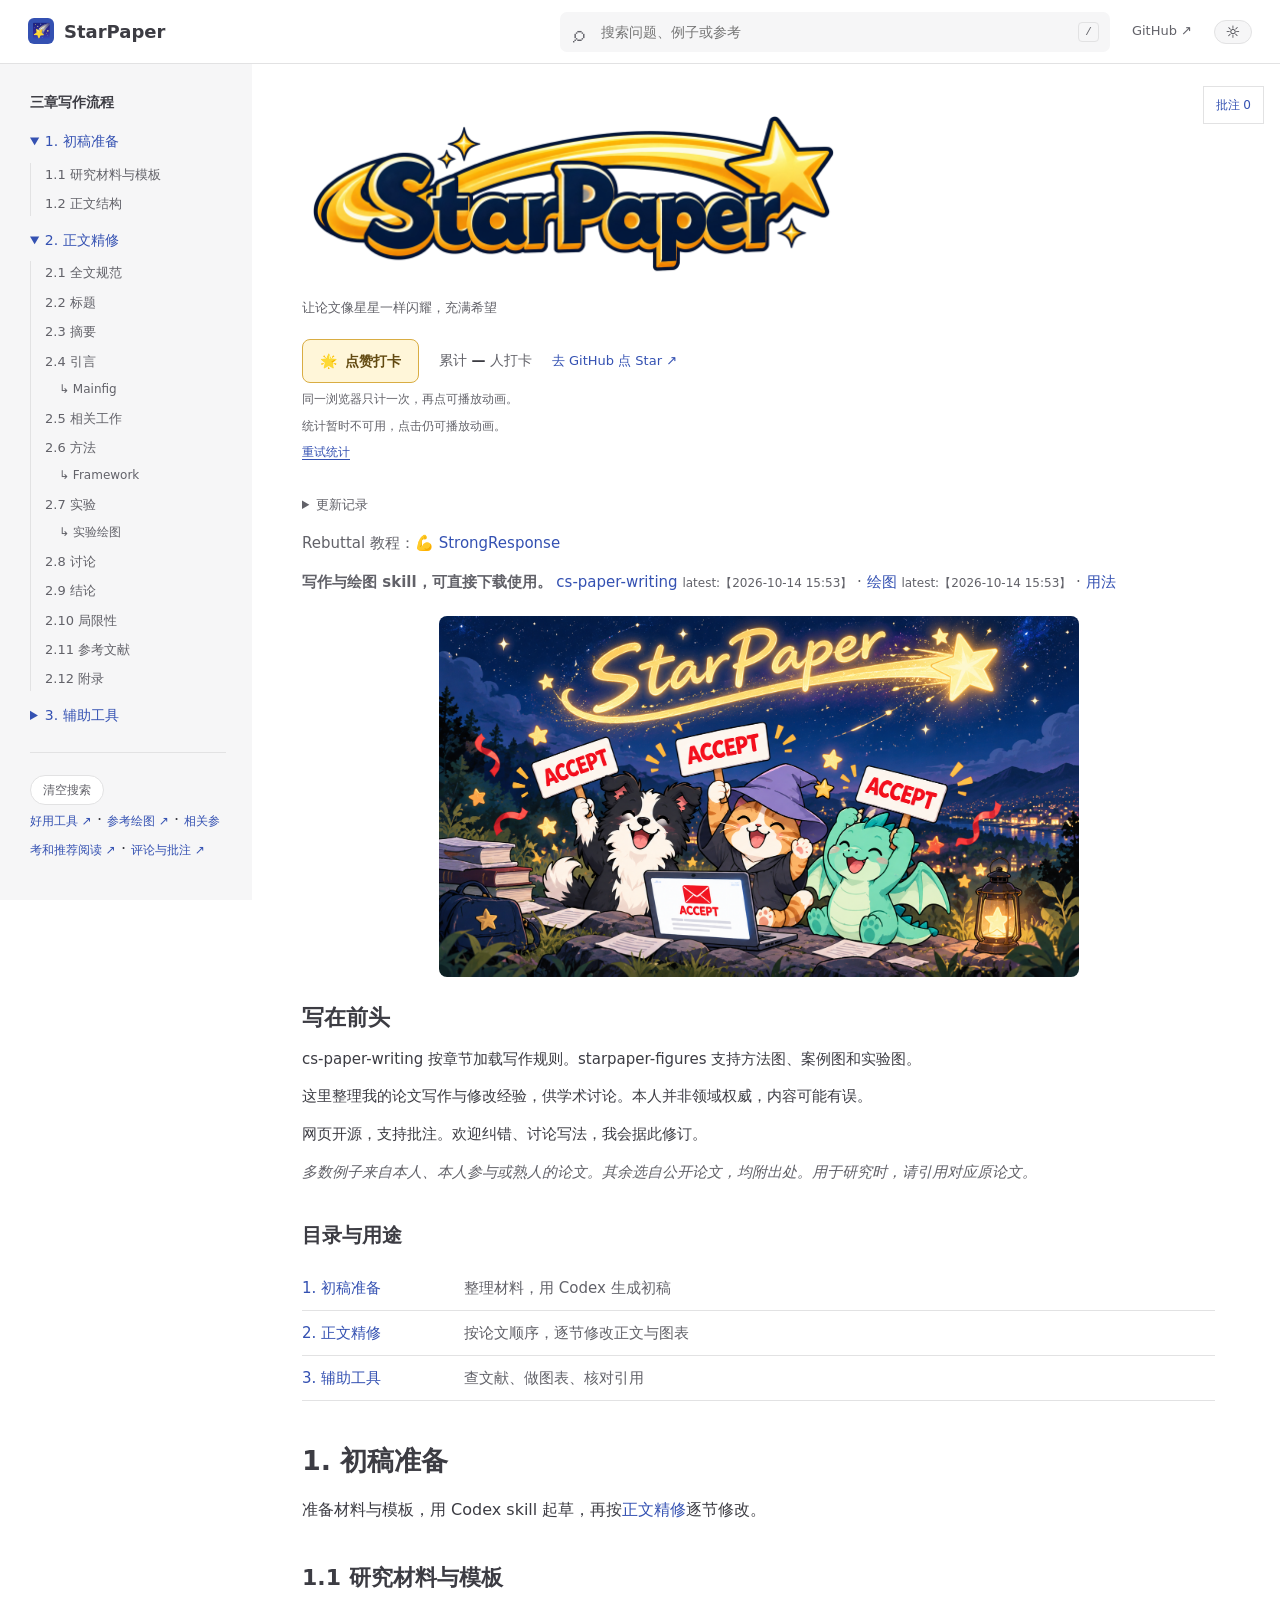
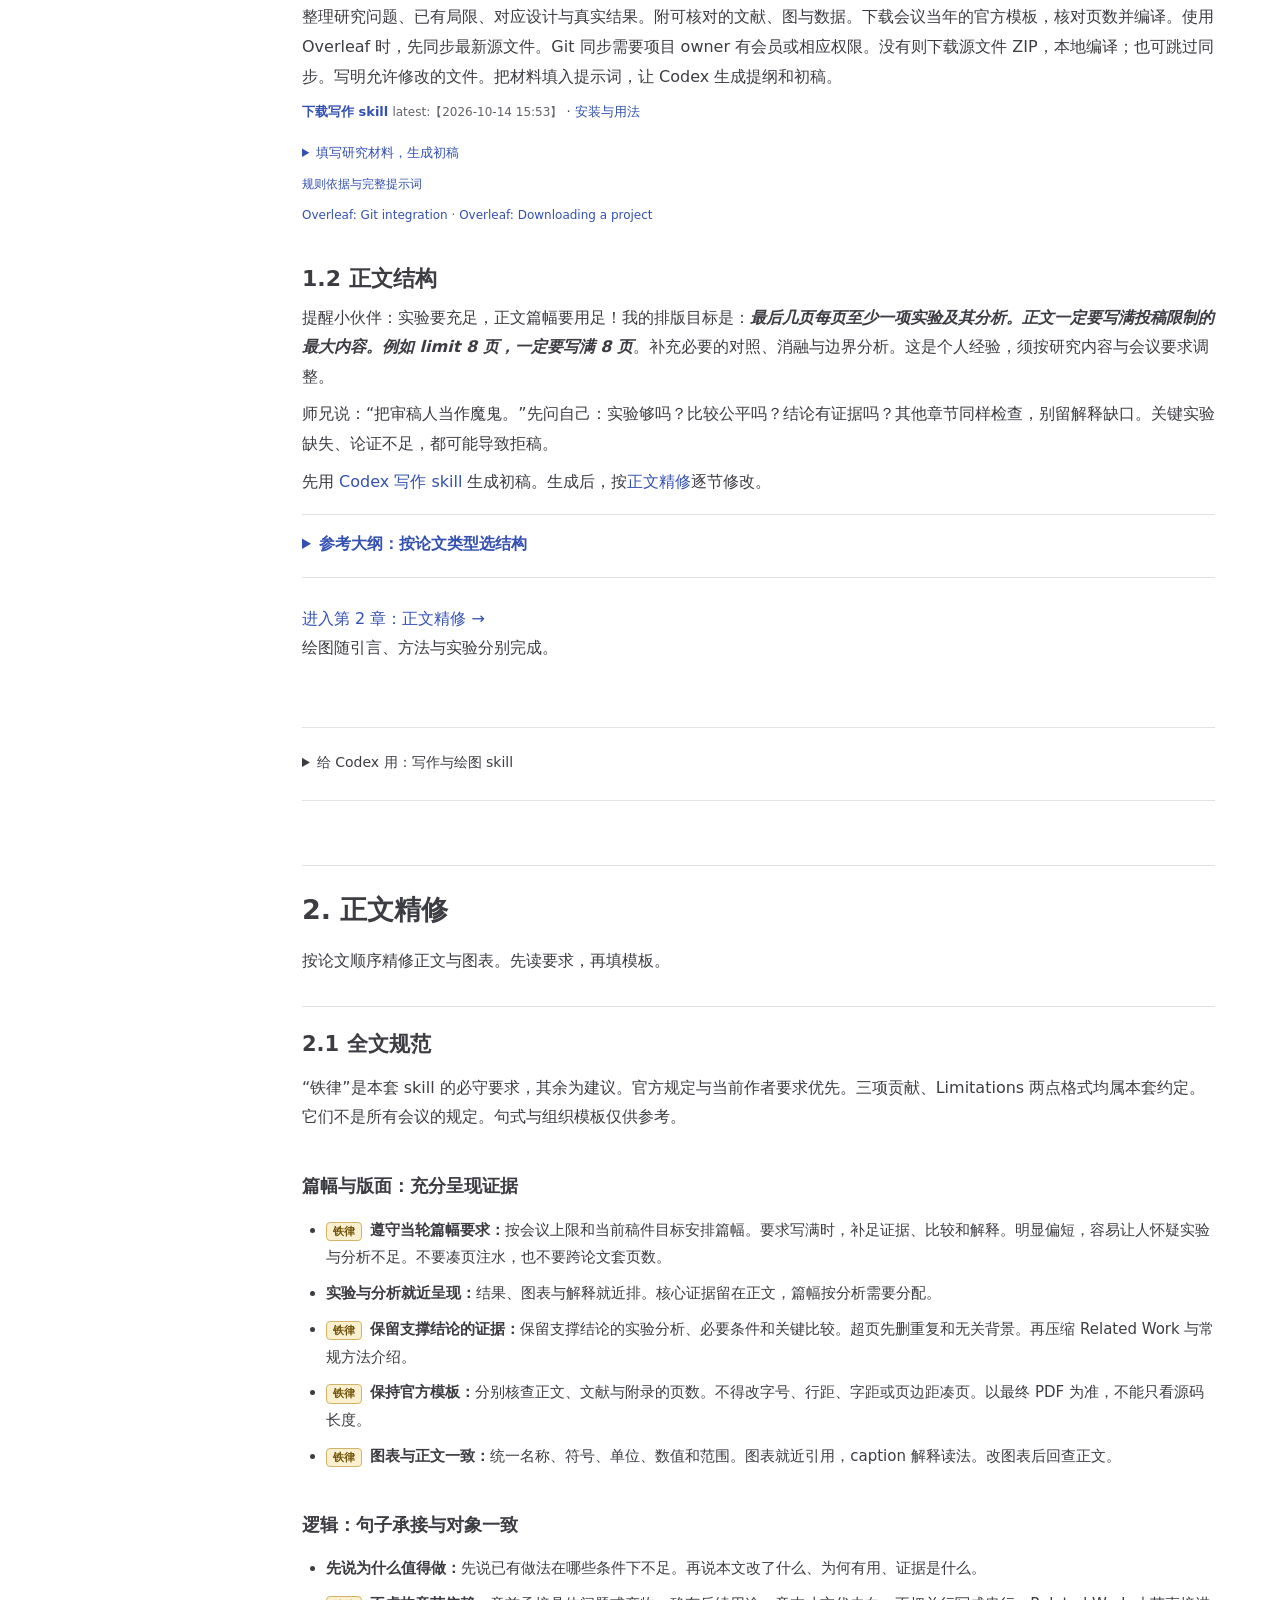
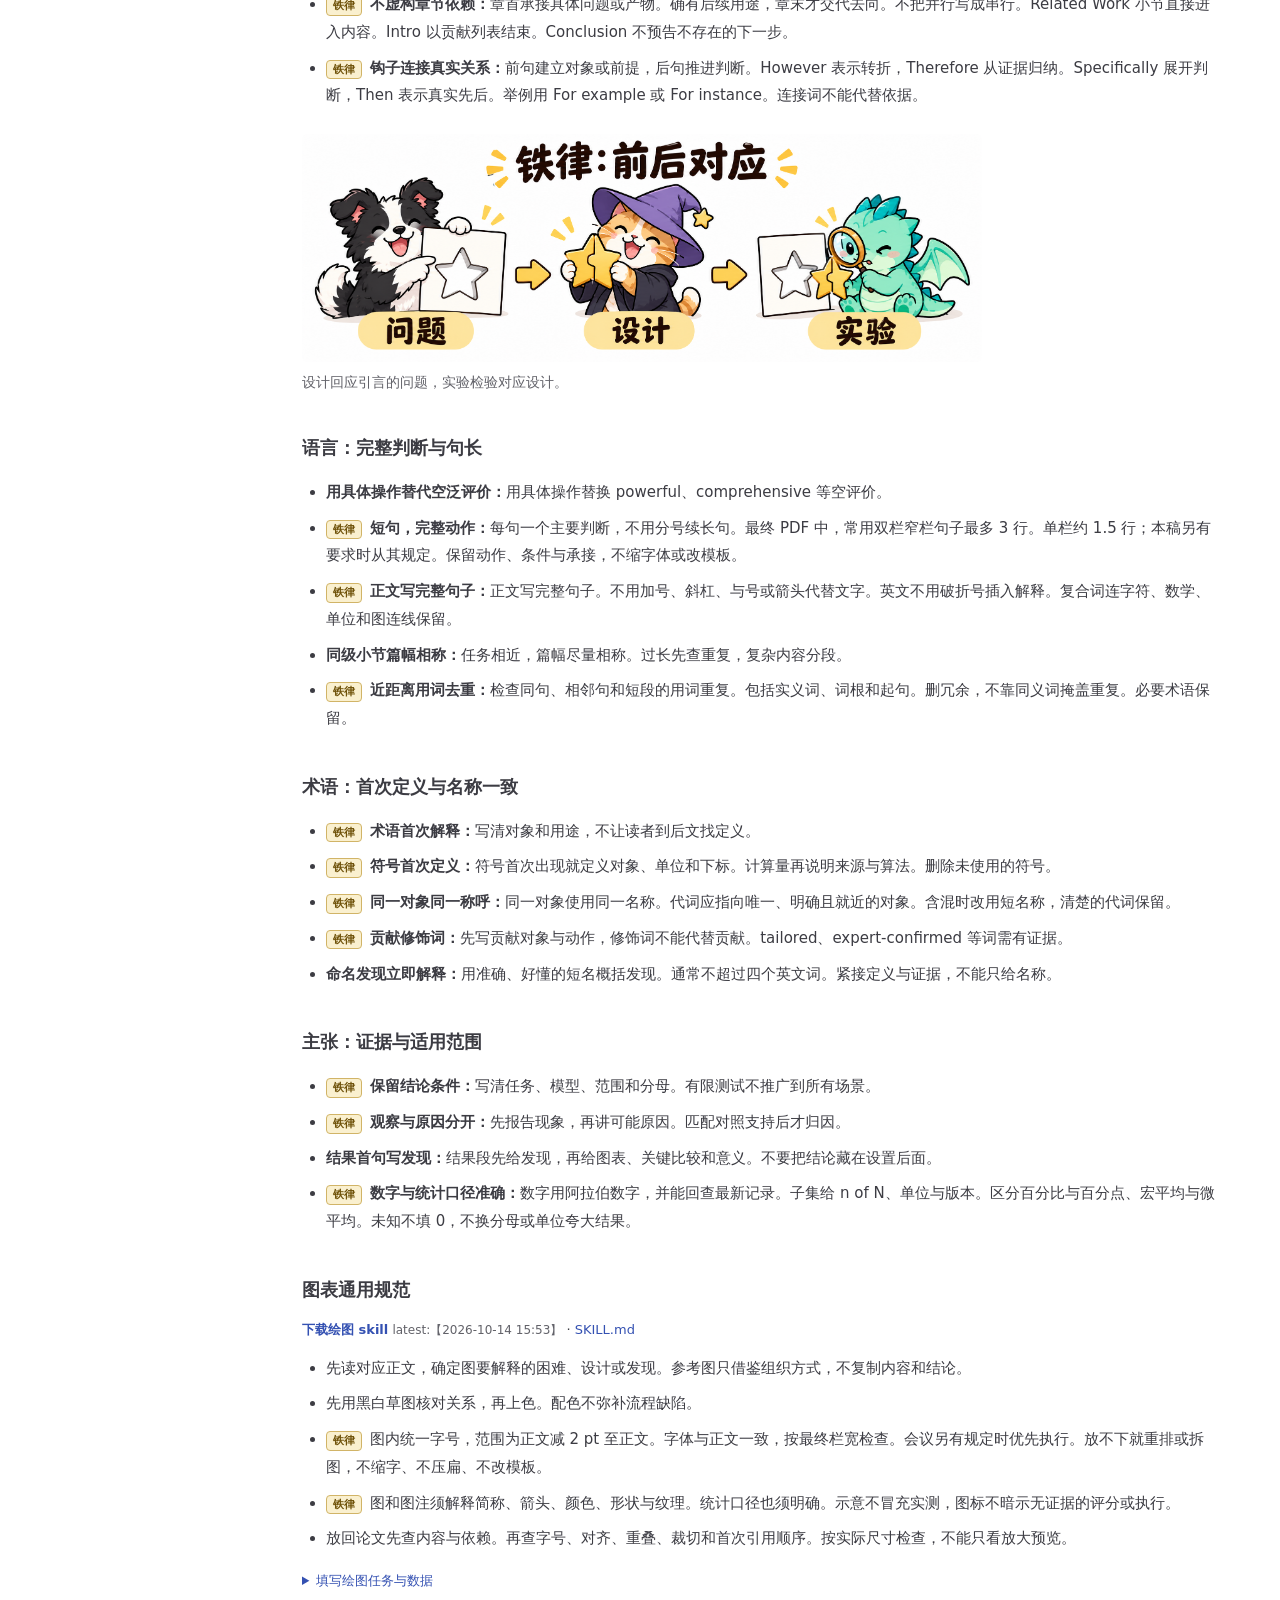
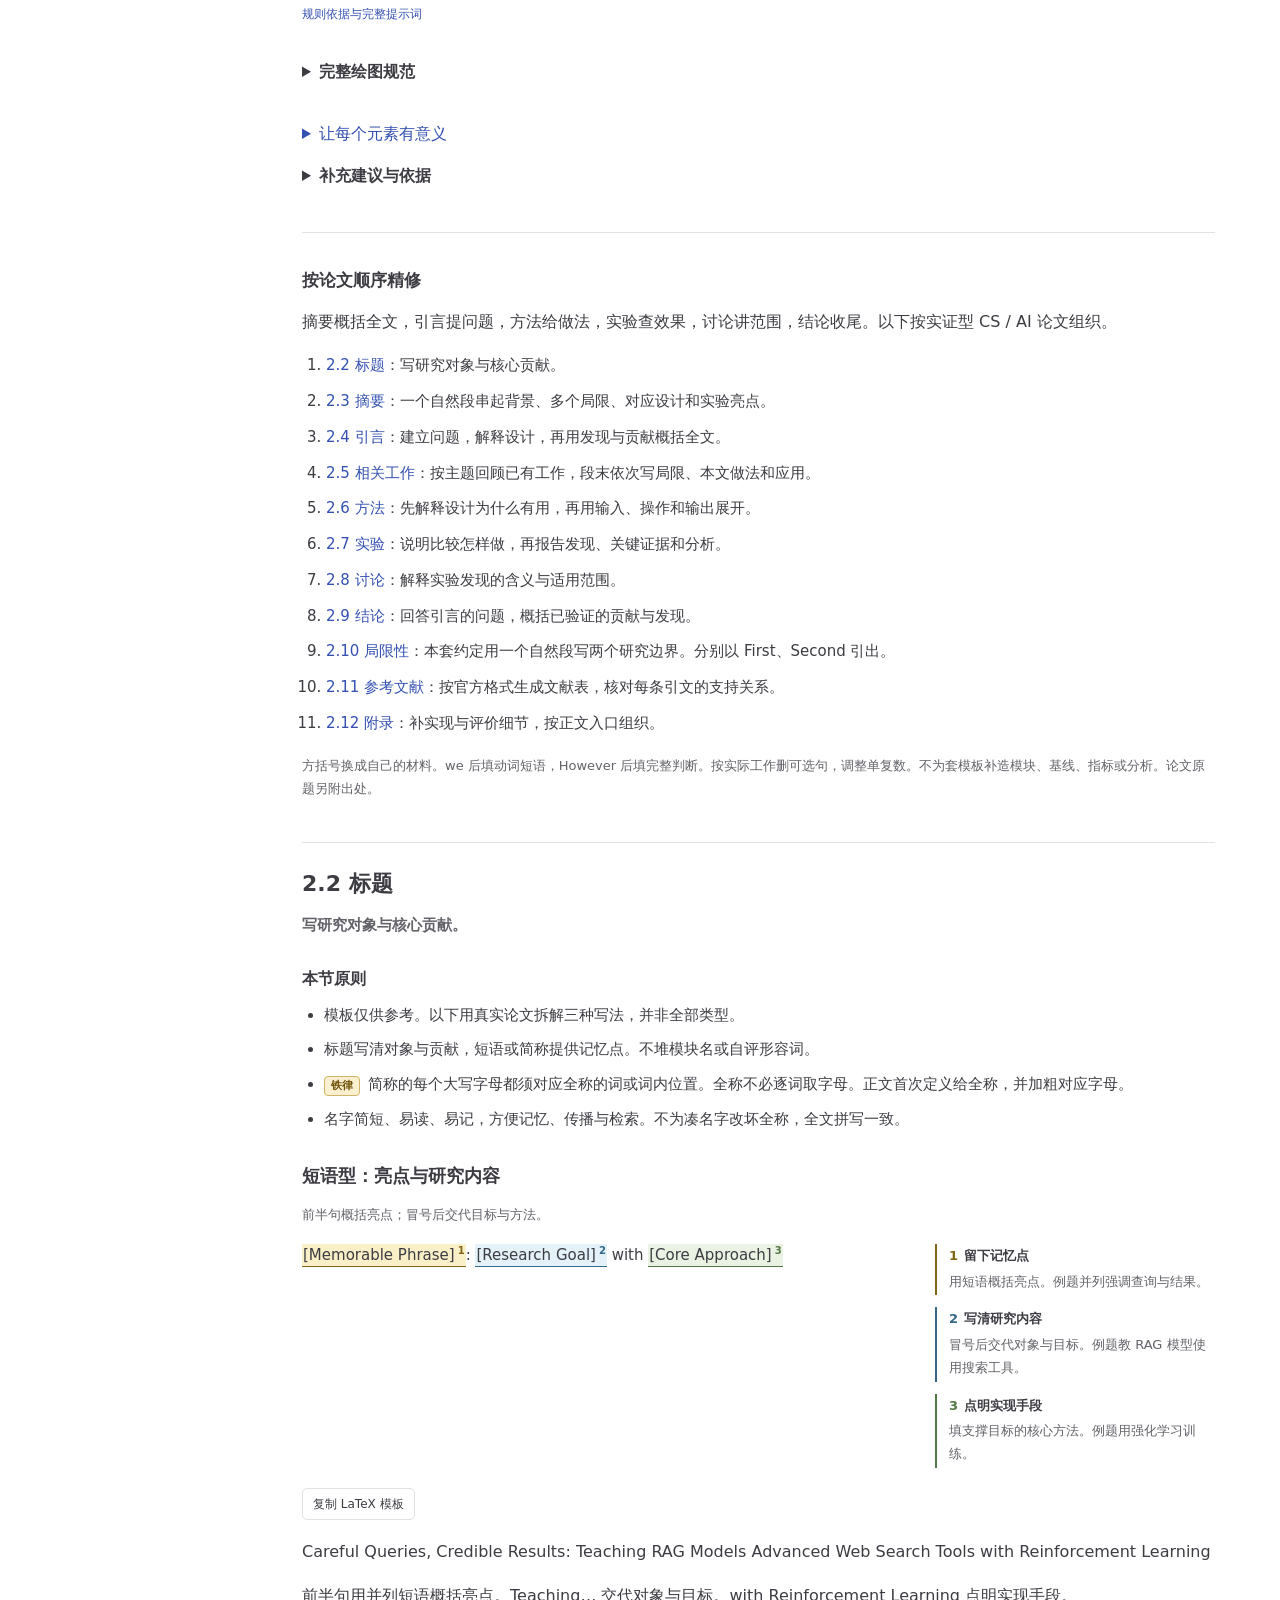
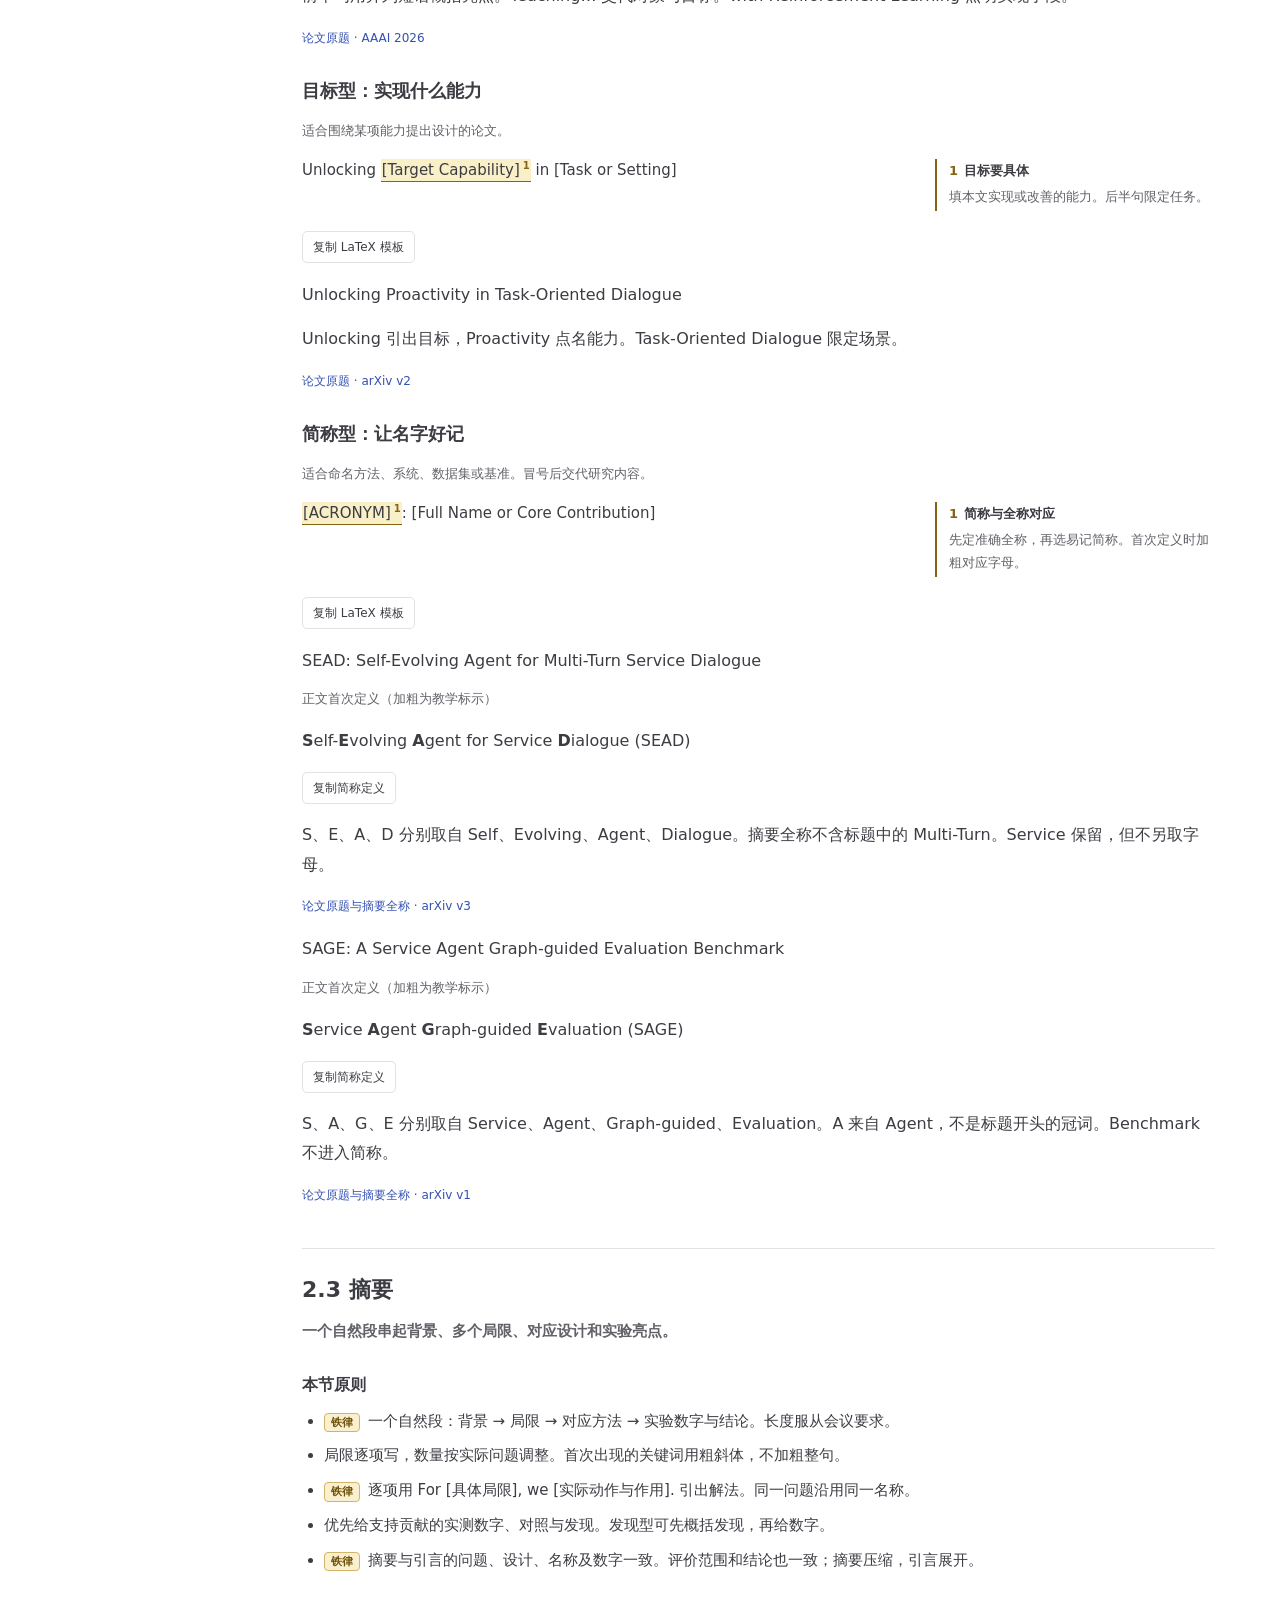
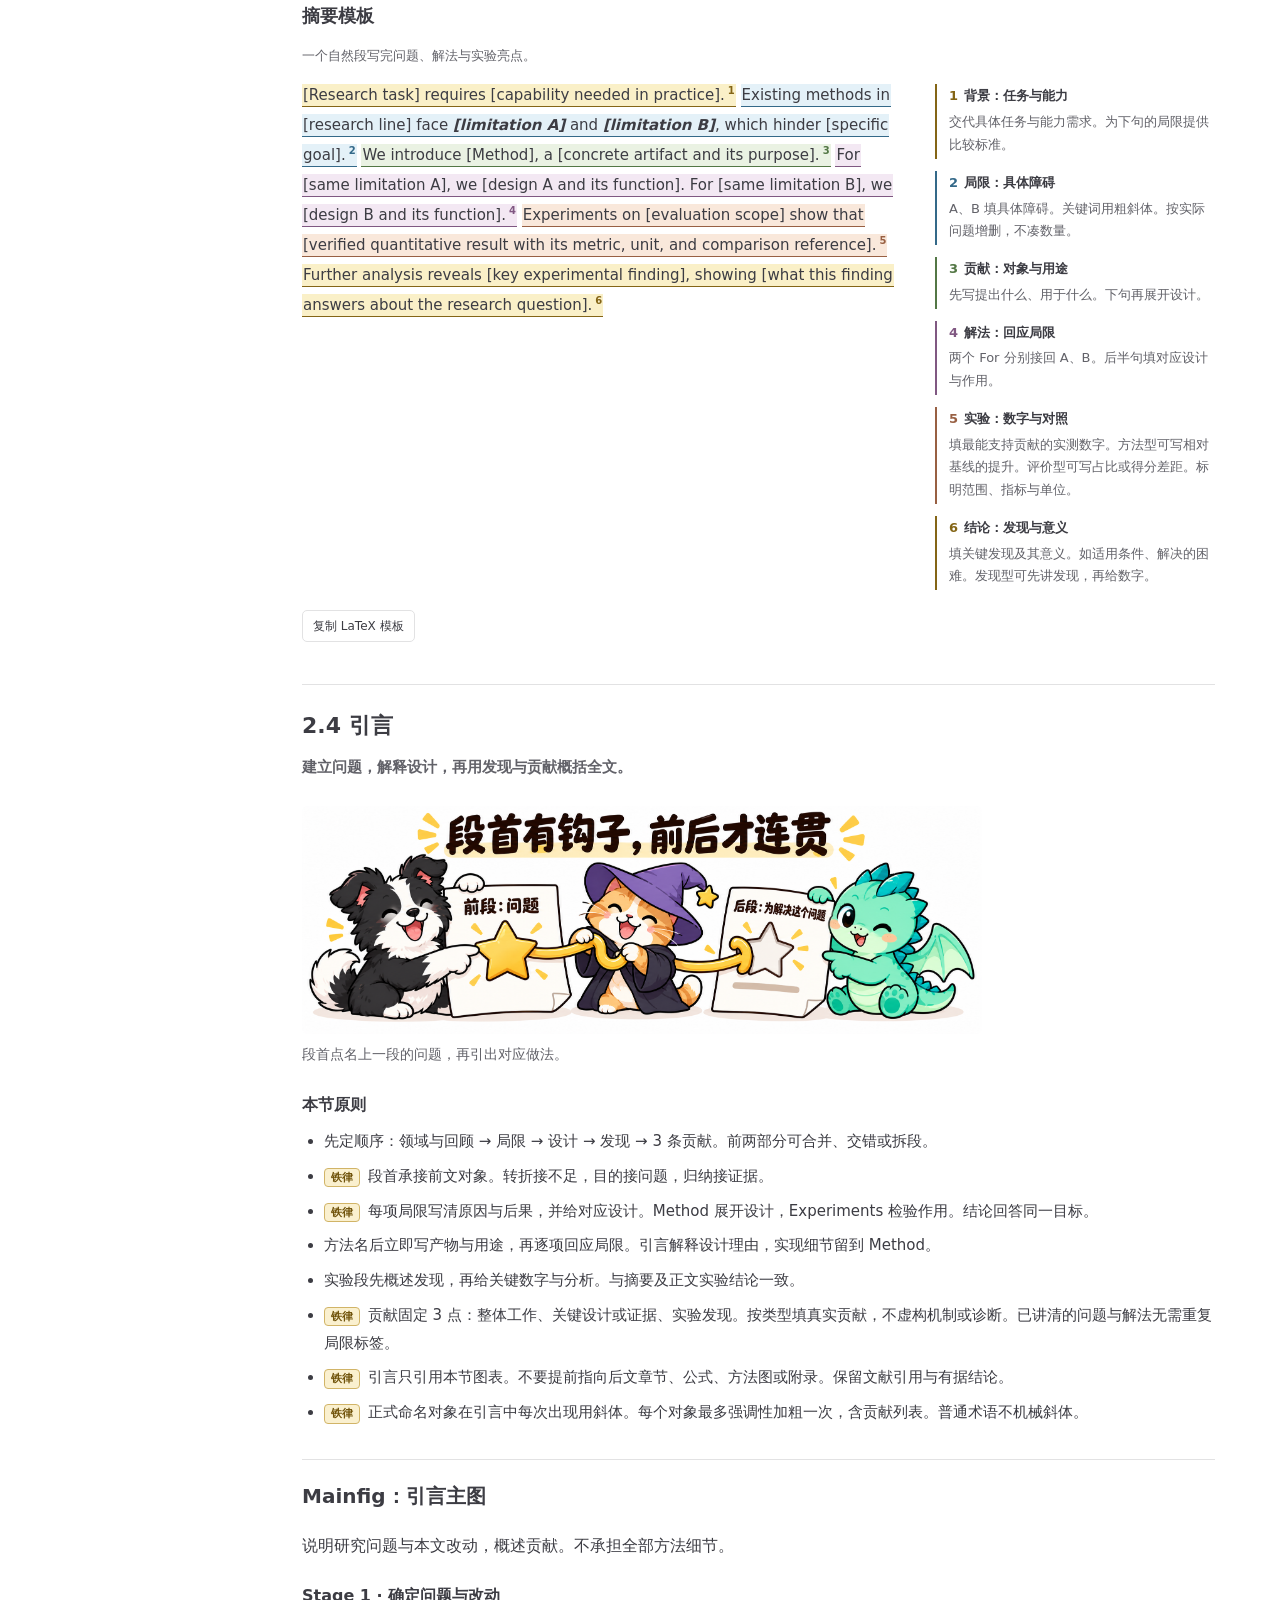
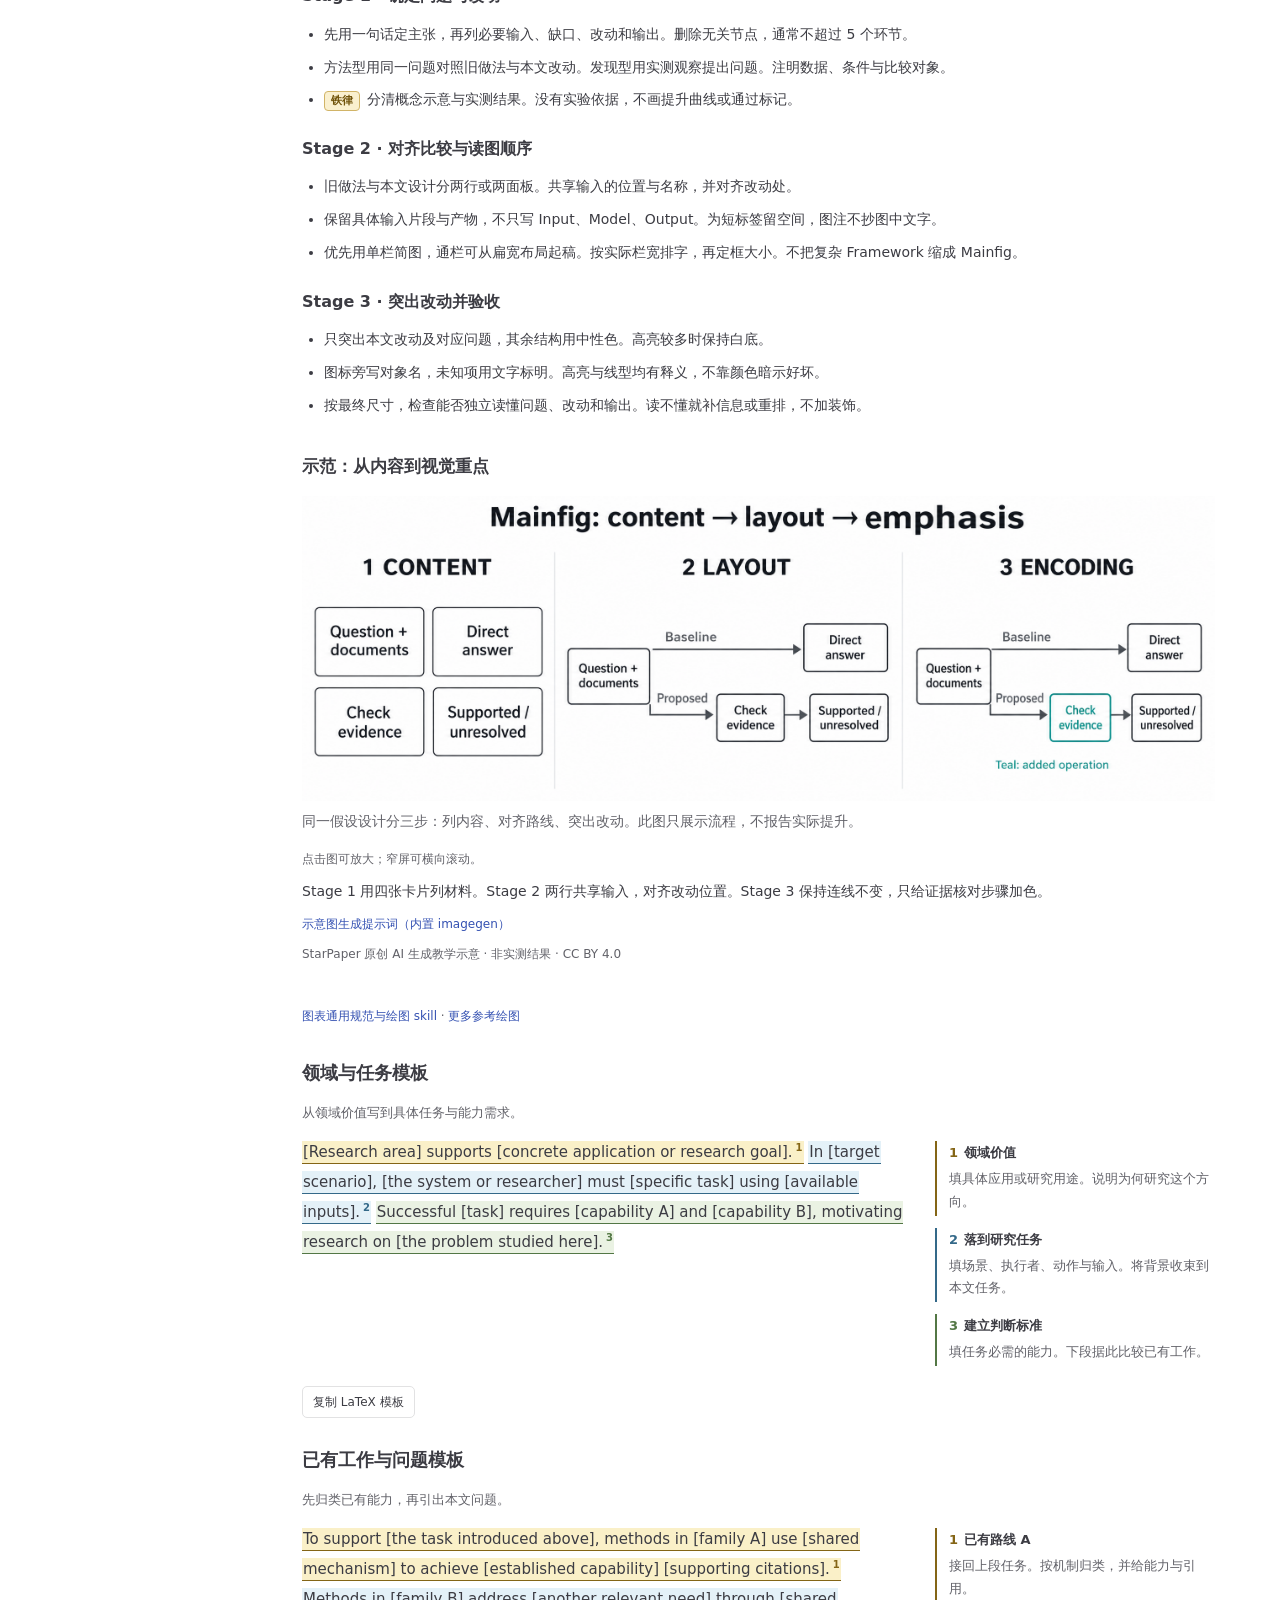
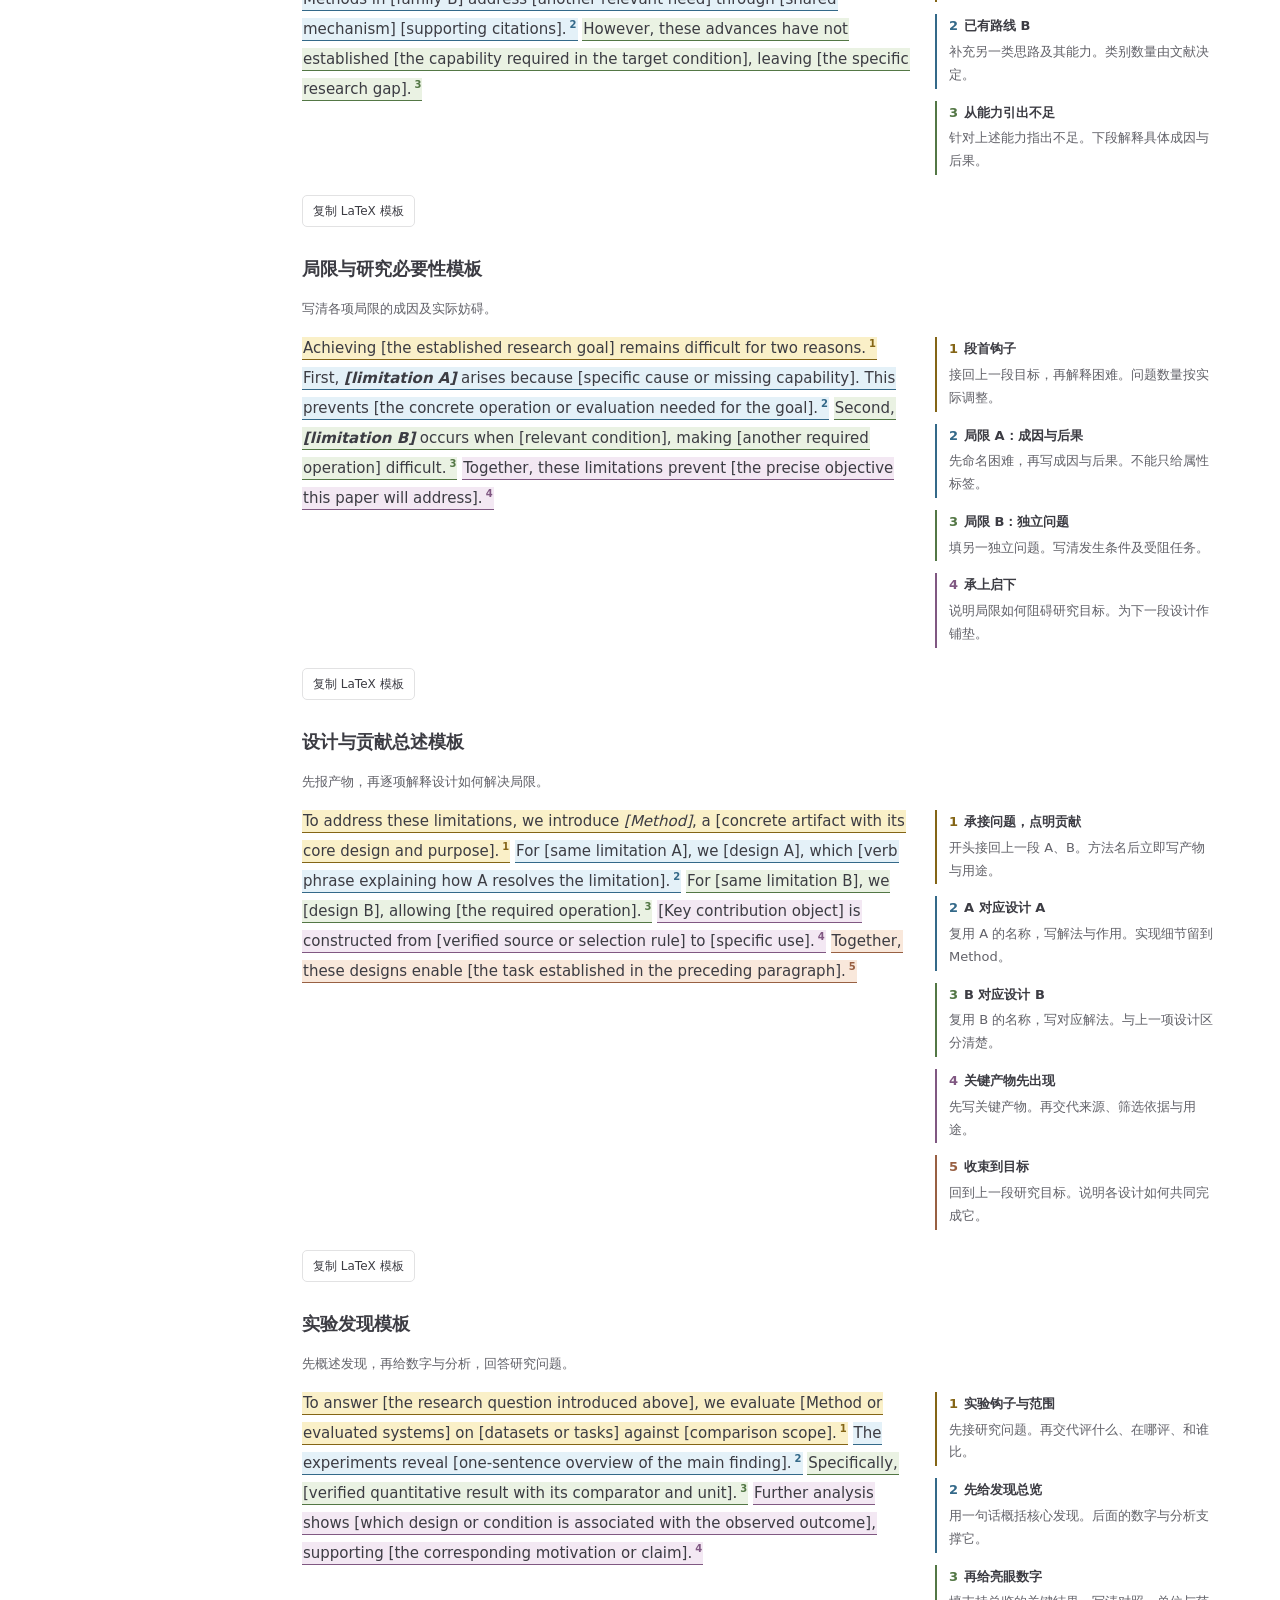
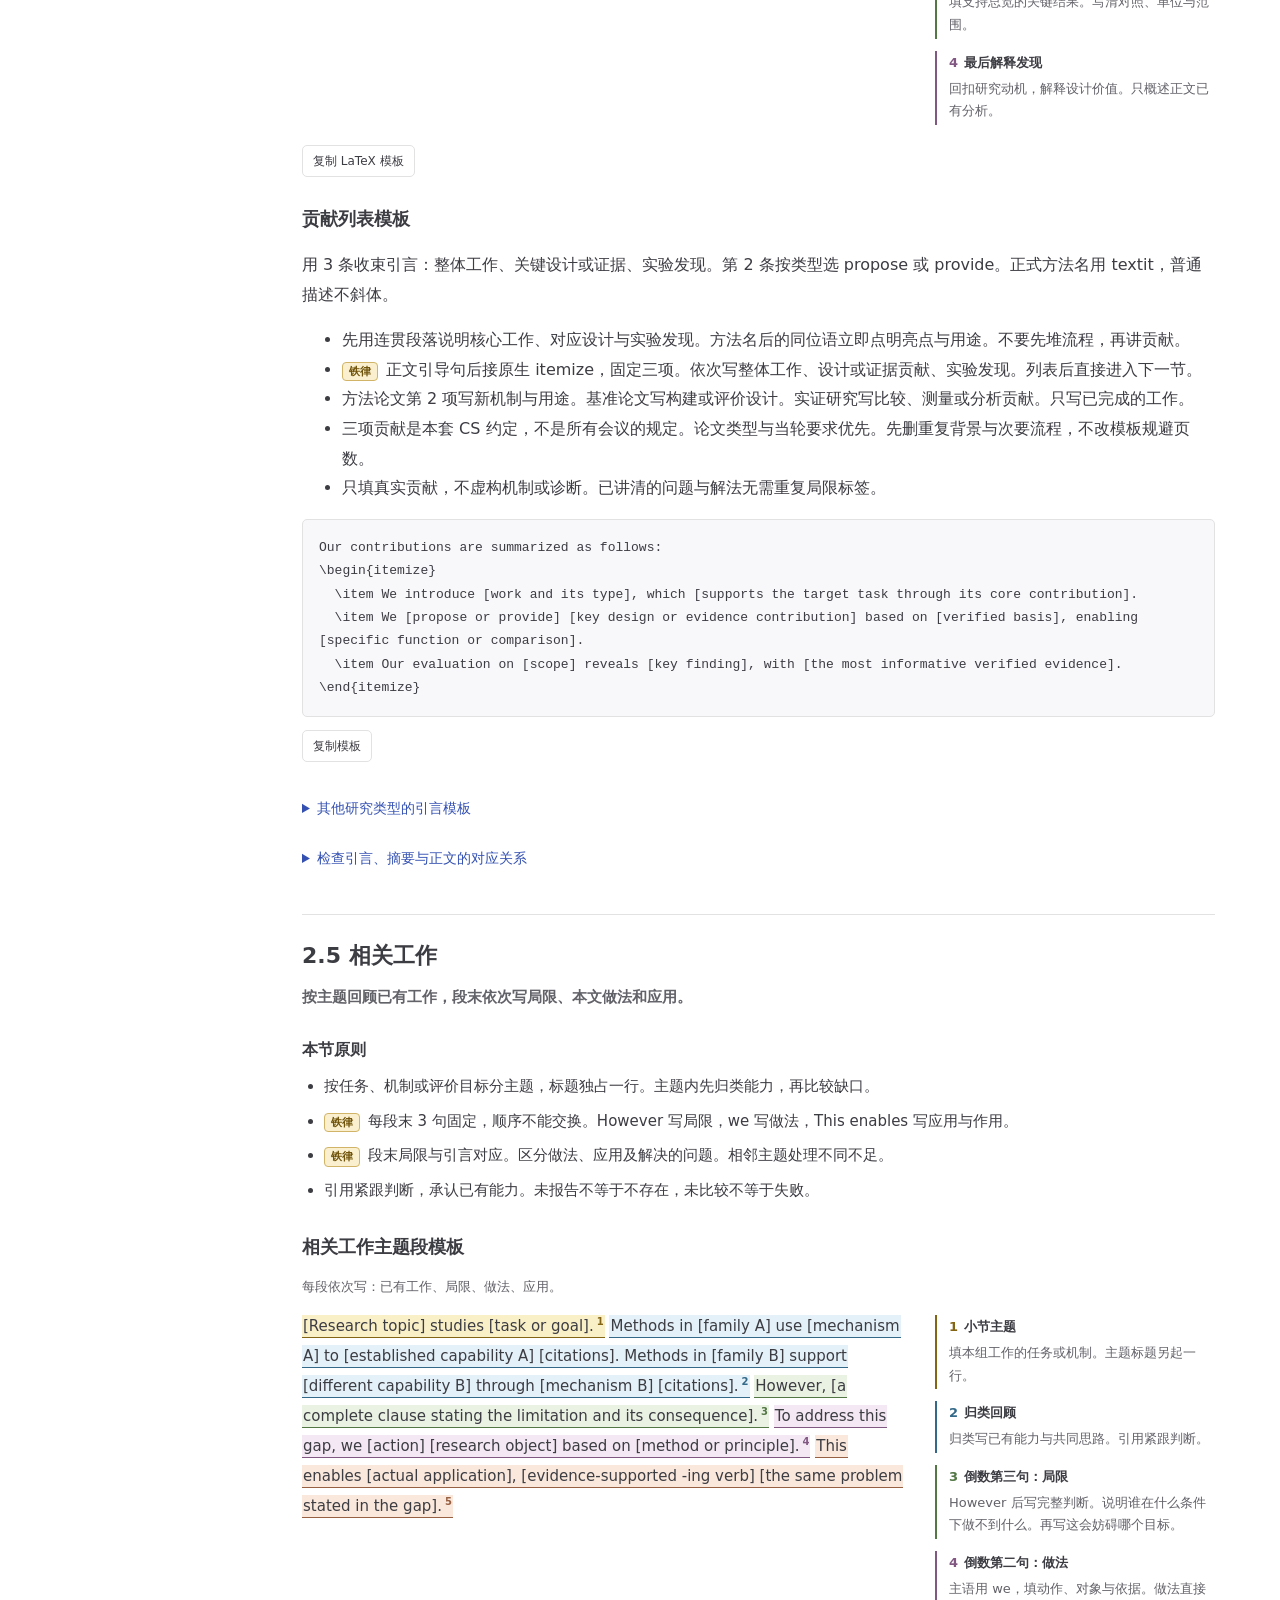
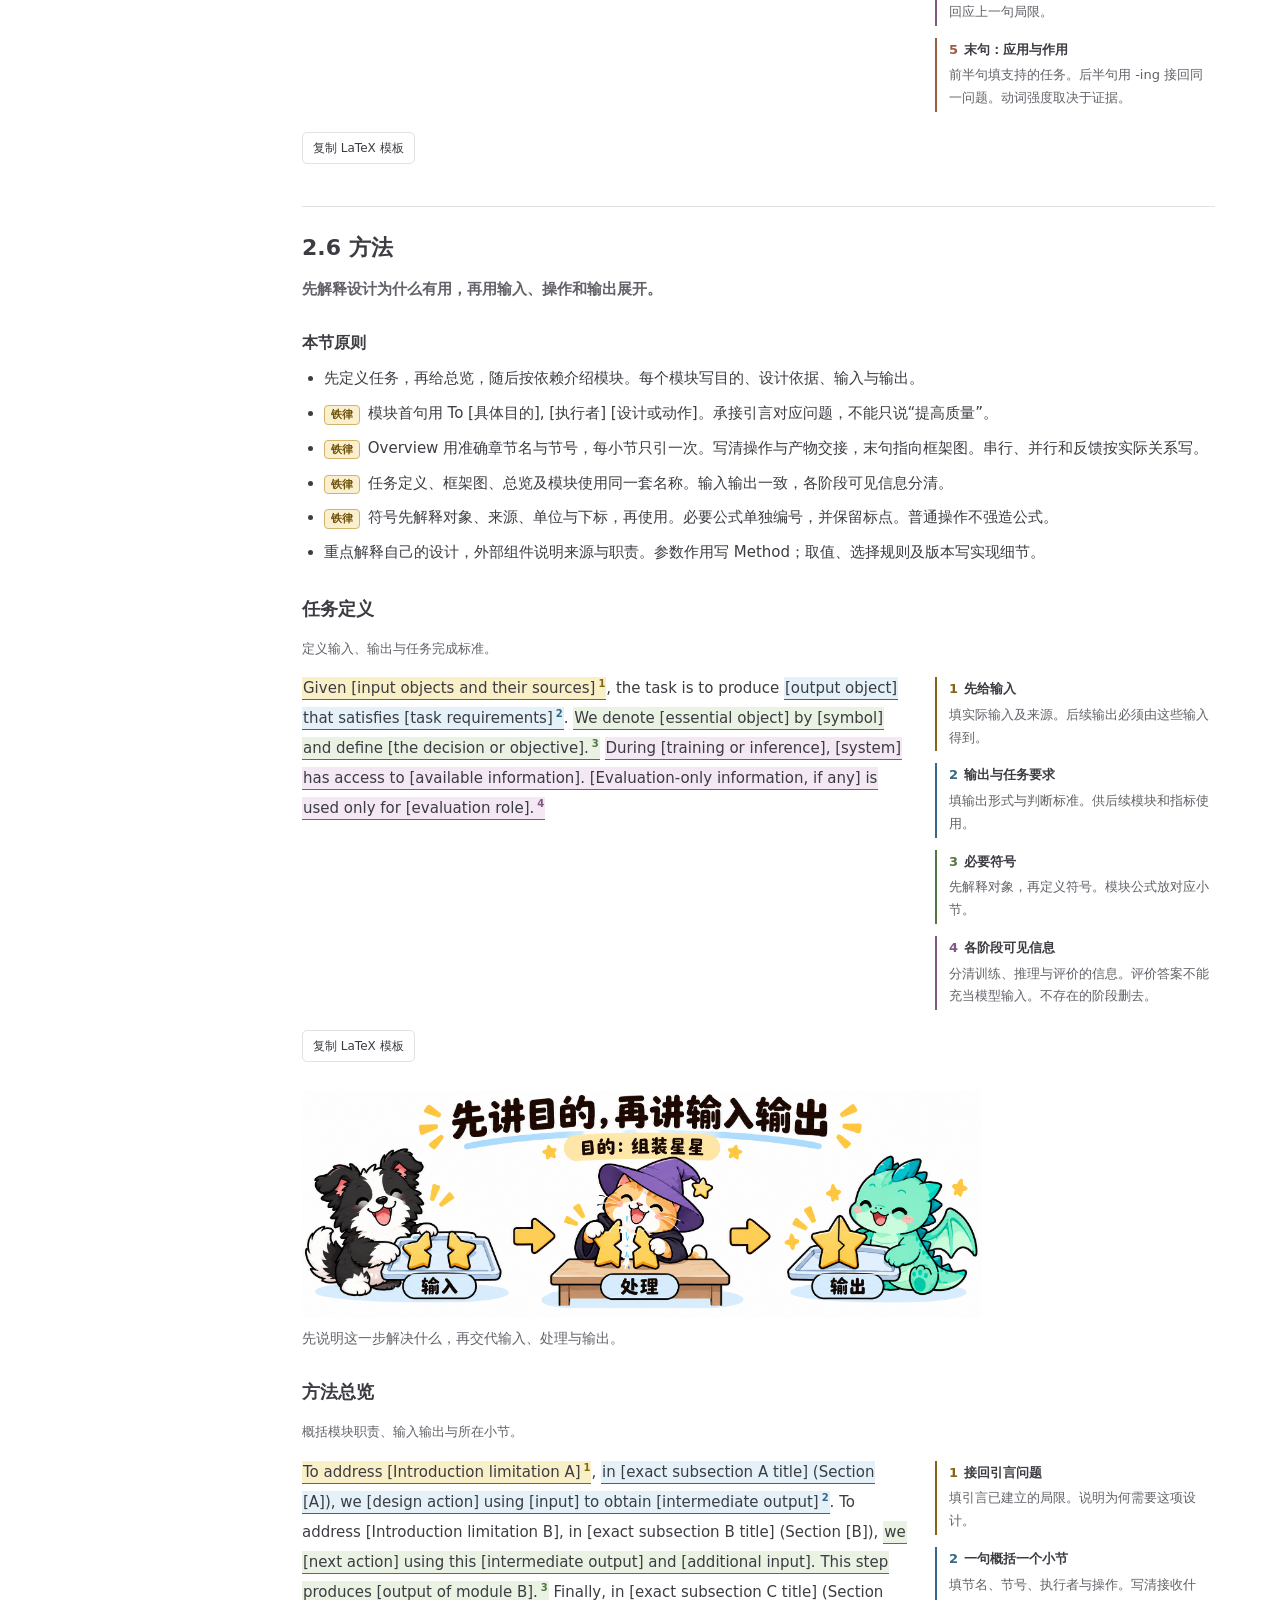
==== commit d763048e: "Spread six concise teaching comics through the writing guide" ====
--- a/index.html
+++ b/index.html
@@ -5,7 +5,7 @@
   <div class="page-checkin__row"><button class="page-checkin__button" id="page-like" type="button" aria-pressed="false" aria-describedby="page-checkin-hint"><span aria-hidden="true">🌟</span> <span data-like-label>点赞打卡</span></button><span class="page-checkin__total">累计 <strong id="page-like-count">—</strong> 人打卡</span><a class="page-checkin__star" href="https://github.com/Da1yuqin/StarPaper" target="_blank" rel="noopener noreferrer" title="打开 GitHub 后点击仓库的 Star">去 GitHub 点 Star ↗</a></div>
   <p class="page-checkin__hint" id="page-checkin-hint">同一浏览器只计一次，再点可播放动画。</p>
   <p class="page-stats__status" id="page-stats-status" role="status" aria-live="polite"></p><button class="page-stats__retry" id="page-stats-retry" type="button" hidden>重试统计</button>
-</div><details class="update-log" id="update-log"><summary>更新记录</summary><div class="update-log-scroll" role="region" aria-label="历史更新记录，可滚动查看" tabindex="0"><ol><li><time datetime="2026-10-14T21:12:53+08:00">2026-10-14 21:12</time> · <strong>补充 Rebuttal 教程入口</strong><ul><li>开头加入 StrongResponse 教程入口，方便切换到审稿回复教程。</li></ul></li><li><time datetime="2026-10-14T16:39:50+08:00">2026-10-14 16:39</time> · <strong>新增 StrongResponse 回复教程入口</strong><ul><li>开头增加“Rebuttal 请参考：💪 StrongResponse”，与审稿回复教程互相链接。</li></ul></li><li><time datetime="2026-10-14T16:16:30+08:00">2026-10-14 16:16</time> · <strong>实验支撑引言结论</strong><ul><li>实验章开头漫画改为实验结果与 Intro 结论逐项对应，更新图注。</li></ul></li><li><time datetime="2026-10-14T15:53:30+08:00">2026-10-14 15:53</time> · <strong>绘图与模板归入对应章节</strong> · skill 更新<ul><li>取消独立绘图章：Mainfig 放引言，Framework 放方法，实验图与表格放实验。</li><li>第一章缩短；贡献总结合并到引言模板，通用绘图规范集中放全文规范。</li><li>目录改为初稿、精修、工具三章，保留旧链接；公开写作包同步贡献与表格模板。绘图包同步导航说明。</li></ul></li><li><time datetime="2026-10-14T15:01:04+08:00">2026-10-14 15:01</time> · <strong>新增目录、铁律漫画与引用模板</strong> · skill 更新<ul><li>开头按章节列用途，初稿说明改为使用 Codex skill 后逐节精修。</li><li>两幅简图说明前后对应与实验归因，合并重复文字。</li><li>补齐会议、期刊与 arXiv 的 BibTeX 模板，更新公开写作 skill。</li></ul></li><li><time datetime="2026-10-14T13:29:50+08:00">2026-10-14 13:29</time> · <strong>全文语言精简</strong> · skill 更新<ul><li>删重复，拆长句，压缩旁批。</li><li>提示词与公开 skill 同步精简，章节划分不变。</li></ul></li><li><time datetime="2026-10-14T13:02:55+08:00">2026-10-14 13:02</time> · <strong>正文结构：实验与篇幅提醒</strong><ul><li>补充实验充分性、正文篇幅与投稿前自查的作者经验。</li></ul></li><li><time datetime="2026-10-14T12:59:05+08:00">2026-10-14 12:59</time> · <strong>标题示范以真实论文为准</strong> · skill 更新<ul><li>加入 Careful Queries, Credible Results，拆解记忆点、研究目标与实现手段。</li><li>删除缺少真实论文示范的设计型、问句型和发现型模板；保留模板仅供参考，同步公开写作 skill。</li></ul></li><li><time datetime="2026-10-14T12:48:38+08:00">2026-10-14 12:48</time> · <strong>标题模板与简称命名</strong> · skill 更新<ul><li>标题补充设计型、问句型、发现型、目标型与简称型，注明模板仅供参考。</li><li>用 Unlocking Proactivity、SEAD 和 SAGE 说明标题结构、简称来源与正文加粗方式；同步公开写作 skill。</li></ul></li><li><time datetime="2026-10-13T21:46+08:00">2026-10-13 21:46</time> · <strong>正文精修全文检查</strong> · skill 更新<ul><li>按论文类型区分引言贡献，修正占位句法与全文对应图。</li><li>补全方法输入输出交接，统一消融设置、统计说明与 LaTeX 引用。</li><li>参考文献分为正文引文与 BibTeX 两块；合并重复规则，区分铁律与排版建议。</li><li>公开写作 skill 同步正文模板和各类引言模板。</li></ul></li><li><time datetime="2026-10-13T21:17:54+08:00">2026-10-13 21:17</time> · <strong>正文精修改为顺序填空模板</strong> · skill 更新<ul><li>按论文顺序集中展示各节职责、逻辑要求与填空模板；旁批解释句子位置，不再讲某篇论文的改词记录。</li><li>摘要支持多个局限并用粗斜体强调关键词，结尾放关键实验数字和结论。</li><li>方法、指标、消融、案例分析及文末章节统一为通用模板；网页与按章节拆分的写作 skill 同步。</li></ul></li><li><time datetime="2026-10-13T16:01:12+08:00">2026-10-13 16:01</time> · <strong>绘图流程与实验写作模板</strong><ul><li>Mainfig、Framework 与实验图按内容、排版、编码三个阶段展开，加入连续示意与元素语义说明。</li><li>Metrics 改为编号的紧凑自然段；消融按模块配对 Setting 与 Results，补充结果表模板。</li><li>新增 Case Study 模板与选例、图中注解要求；增加悬浮回到顶部按钮。</li><li>公开写作下载包同步新增实验模板，latest 标注本次时间；本地私有 skill 未改动。</li></ul></li><li><time datetime="2026-10-13T14:12:16+08:00">2026-10-13 14:12</time> · <strong>批注与原文对齐</strong><ul><li>批注卡片跟随对应正文滚动，上、下方显示其余批注数量，点击可跳转。</li><li>相邻批注错开，点选原文后优先对齐；回复框随卡片显示并保留输入。</li><li>手机使用底部批注面板，保留正文可见区域。</li></ul></li><li><time datetime="2026-10-13T12:25:32+08:00">2026-10-13 12:25</time> · <strong>新增评论与批注点赞</strong><ul><li>评论、回复与批注支持点赞；同一浏览器对每条留言只计一次。</li><li>去掉私密评论选项，新评论与批注统一公开；历史私密留言不公开。</li><li>副标题更新为“让论文像星星一样闪耀，充满希望”。</li><li>打卡旁增加 GitHub Star 入口，由读者在仓库主动点击。</li></ul></li><li><time datetime="2026-10-13T12:00:47+08:00">2026-10-13 12:00</time> · <strong>补充统计图读法与写作模板</strong><ul><li>补充小样本、散点遮挡、连续色标、气泡面积与误差线的五组教学图。</li><li>Method Overview 模板前置显示，Intro 方法介绍段增加固定开头句。</li><li>来源集中到文末“相关参考和推荐阅读”，同步写作与绘图下载包。</li></ul></li><li><time datetime="2026-10-13T11:13:04+08:00">2026-10-13 11:13</time> · <strong>新增开头点赞打卡</strong><ul><li>页面开头显示累计打卡人数；同一浏览器只计一次，重复点击播放 ACCEPT 与星星动画。</li><li>保留已有点赞累计与浏览统计，适配手机、深色模式及减少动画设置。</li></ul></li><li><time datetime="2026-10-13T00:38:00+08:00">2026-10-13 00:38</time> · <strong>更名 StarPaper，更新写作 skill</strong> · skill 更新<ul><li>统一教程、博客、仓库与网址名称；新增流星标题图与夜空 ACCEPT 主图。</li><li>写作包新增独立 cs-limitations，按九个章节模块加载；补齐单段两点模板与 Metrics 格式。</li><li>区分讨论与局限性，核对贡献格式、篇幅要求和全文范围的一致性。</li></ul></li><li><time datetime="2026-10-12T16:31:00+08:00">2026-10-12 16:31</time> · <strong>补全历史更新记录</strong><ul><li>补回首次发布以来的主要更新，按时间倒序显示；无序号，下拉栏可滚动查看。</li></ul></li><li><time datetime="2026-10-12T16:08:00+08:00">2026-10-12 16:08</time> · <strong>精简论文绘图章节</strong><ul><li>正文改为 Mainfig、Framework 与实验绘图三节，每节两个模板例子。</li><li>融入绘图笔记、标出铁律，增加同一内容或数据的优化前后教学对照。</li><li>其余 18 张图移至文末“收集的参考绘图”，保留出处、许可与点评。</li></ul></li><li><time datetime="2026-10-12T15:50:00+08:00">2026-10-12 15:50</time> · <strong>更新评论与批注入口</strong><ul><li>评论、批注和页脚统计使用同一可用服务入口，保留已有评论与公开／私密设置。</li></ul></li><li><time datetime="2026-10-12T15:36:00+08:00">2026-10-12 15:36</time> · <strong>新增点赞与浏览统计</strong><ul><li>页脚显示共享点赞数与浏览次数，点赞可取消；重复请求去重，统计从启用后累计。</li></ul></li><li><time datetime="2026-10-12T14:58:00+08:00">2026-10-12 14:58</time> · <strong>补全写作与绘图 skill 介绍</strong><ul><li>网页和 README 写明技能名称、用途、源码与下载入口；补充中英文搜索摘要和仓库主题标签。</li></ul></li><li><time datetime="2026-10-12T14:44:00+08:00">2026-10-12 14:44</time> · <strong>同步写作与绘图 skill</strong> · skill 更新<ul><li>补齐数字与文献版本口径、Related Work 的应用字段。</li><li>更新实验章首模板、有效评估范围、判分可靠性与章节承接。</li><li>补齐图注、脚注和移图规范；下载链接标出 latest，新增折叠更新记录。</li></ul></li><li><time datetime="2026-10-12T12:54:54+08:00">2026-10-12 12:54</time> · <strong>更名 BeautyPaper</strong><ul><li>更新西施犬展示论文、三位评委举起 ACCEPT 的主图，并同步博客封面。</li></ul></li><li><time datetime="2026-10-12T12:23:05+08:00">2026-10-12 12:23</time> · <strong>写作 skill 按章节拆分</strong> · skill 更新<ul><li>拆为入口、共享规则和六个章节；同步钩子、引言结构、贡献格式与 Related Work 收尾。</li></ul></li><li><time datetime="2026-10-11T19:16:17+08:00">2026-10-11 19:16</time> · <strong>区分铁律与建议</strong> · skill 更新<ul><li>只给必须遵守的要求标注铁律，调整正文与 skill 的规则措辞。</li></ul></li><li><time datetime="2026-10-11T17:27:24+08:00">2026-10-11 17:27</time> · <strong>补齐精修要求</strong> · skill 更新<ul><li>完善篇幅分配、各章节规范与提交前检查，同步写作 skill。</li></ul></li><li><time datetime="2026-10-11T15:48:49+08:00">2026-10-11 15:48</time> · <strong>增加全文组织模板</strong><ul><li>提供方法论文、基准与数据集论文、诊断驱动研究的章节结构与衔接方式。</li></ul></li><li><time datetime="2026-10-11T14:14:39+08:00">2026-10-11 14:14</time> · <strong>补全章节对应关系</strong><ul><li>用图展示引言如何连接方法、实验、结论和局限，补充论文大纲。</li></ul></li><li><time datetime="2026-10-11T13:52:12+08:00">2026-10-11 13:52</time> · <strong>集中段落批注示范</strong><ul><li>精修部分改为章节原则与完整段落批注，收拢零散中英例子。</li></ul></li><li><time datetime="2026-10-11T01:40:00+08:00">2026-10-11 01:40</time> · <strong>分开写作与绘图技能</strong> · skill 更新<ul><li>提供独立下载入口，更新主页主图，增加单栏 Mainfig 参考。</li></ul></li><li><time datetime="2026-10-10T17:53:51+08:00">2026-10-10 17:53</time> · <strong>精简教程语言</strong> · skill 更新<ul><li>删去重复解释和口号，统一为简洁、直接的表达，同步下载 skill。</li></ul></li><li><time datetime="2026-10-10T16:40:11+08:00">2026-10-10 16:40</time> · <strong>补入章节目的与写作笔记</strong><ul><li>说明各章如何支撑贡献，完善正文与绘图的对应指导。</li></ul></li><li><time datetime="2026-10-10T16:09:05+08:00">2026-10-10 16:09</time> · <strong>发布独立绘图 skill</strong><ul><li>增加下载与使用入口，整理绘图规范、常见错误及对应图例。</li></ul></li><li><time datetime="2026-10-10T15:45:24+08:00">2026-10-10 15:45</time> · <strong>说明 Overleaf 同步条件</strong><ul><li>补充项目 owner 的会员要求，以及本地编译和跳过同步的替代方式。</li></ul></li><li><time datetime="2026-10-10T15:06:27+08:00">2026-10-10 15:06</time> · <strong>完善草稿流程</strong><ul><li>补充材料填写、图表准备、章节组织和正文审核，并提供图表模板。</li></ul></li><li><time datetime="2026-10-10T11:03:54+08:00">2026-10-10 11:03</time> · <strong>支持正文批注</strong><ul><li>增加选文批注、公开回复侧栏与评论入口。</li></ul></li><li><time datetime="2026-10-08T18:51:59+08:00">2026-10-08 18:51</time> · <strong>补齐章节规范与图例</strong> · skill 更新<ul><li>整理全文要求、各章模板与逐图点评，并同步写作 skill。</li></ul></li><li><time datetime="2026-10-08T16:52:25+08:00">2026-10-08 16:52</time> · <strong>按写作流程重组教程</strong><ul><li>分为草稿、绘图、精修和辅助工具四部分。</li></ul></li><li><time datetime="2026-10-08T12:40:50+08:00">2026-10-08 12:40</time> · <strong>增加快速起草入口</strong><ul><li>提供可填写的 Codex 提示词，按论文顺序整理正文指导。</li></ul></li><li><time datetime="2026-10-07T16:09:49+08:00">2026-10-07 16:09</time> · <strong>扩充论文示例来源</strong><ul><li>加入多个研究方向的论文例子，完善来源说明。</li></ul></li><li><time datetime="2026-10-07T15:30:49+08:00">2026-10-07 15:30</time> · <strong>发布写作 skill 与铁律</strong><ul><li>增加 skill 下载、安装说明及写作规则。</li></ul></li><li><time datetime="2026-10-07T15:01:17+08:00">2026-10-07 15:01</time> · <strong>整理研究工具</strong><ul><li>按用途收录文献、绘图、翻译与代码阅读工具，附使用说明。</li></ul></li><li><time datetime="2026-10-07T14:41:01+08:00">2026-10-07 14:41</time> · <strong>补全论文示例与来源标注</strong><ul><li>为写作条目补充中英示例，标明出处与许可。</li></ul></li><li><time datetime="2026-10-07T13:32:02+08:00">2026-10-07 13:32</time> · <strong>首次公开 PaperBank</strong><ul><li>发布写作教程、示例、参考来源与转载使用条款。</li></ul></li></ol></div></details><p class="site-switch">Rebuttal 教程：<a href="StrongResponse/">💪 StrongResponse</a></p><p class="skill-links"><strong>写作与绘图 skill，可直接下载使用。</strong> <a href="assets/cs-paper-writing-skill.zip" download>cs-paper-writing</a> <small class="skill-latest">latest:【2026-10-14 15:53】</small> · <a href="assets/starpaper-figures-skill.zip" download>绘图</a> <small class="skill-latest">latest:【2026-10-14 15:53】</small> · <a href="#writing-skill">用法</a></p><figure class="accept-banner"><img src="assets/starpaper-night-accept.png" alt="流星划过夜空。边牧、魔法橘猫和龙举起红色 ACCEPT，庆祝论文接收。" width="1672" height="941" fetchpriority="high"></figure><section class="preface" id="preface"><h2>写在前头</h2><p>cs-paper-writing 按章节加载写作规则。starpaper-figures 支持方法图、案例图和实验图。</p><p>这里整理我的论文写作与修改经验，供学术讨论。本人并非领域权威，内容可能有误。</p><p>网页开源，支持批注。欢迎纠错、讨论写法，我会据此修订。</p><p class="preface-aside"><em>多数例子来自本人、本人参与或熟人的论文。其余选自公开论文，均附出处。用于研究时，请引用对应原论文。</em></p></section><nav class="chapter-overview" aria-labelledby="overview-title"><h2 id="overview-title">目录与用途</h2><ol><li><a href="#quick-start">1. 初稿准备</a><span>整理材料，用 Codex 生成初稿</span></li><li><a href="#refine">2. 正文精修</a><span>按论文顺序，逐节修改正文与图表</span></li><li><a href="#tools">3. 辅助工具</a><span>查文献、做图表、核对引用</span></li></ol></nav></section>
+</div><details class="update-log" id="update-log"><summary>更新记录</summary><div class="update-log-scroll" role="region" aria-label="历史更新记录，可滚动查看" tabindex="0"><ol><li><time datetime="2026-10-15T00:25:42+08:00">2026-10-15 00:25</time> · <strong>六张漫画串联正文</strong><ul><li>新增段首钩子、方法输入输出、消融对照和结论边界漫画，六张按正文进度分布。</li></ul></li><li><time datetime="2026-10-14T21:12:53+08:00">2026-10-14 21:12</time> · <strong>补充 Rebuttal 教程入口</strong><ul><li>开头加入 StrongResponse 教程入口，方便切换到审稿回复教程。</li></ul></li><li><time datetime="2026-10-14T16:39:50+08:00">2026-10-14 16:39</time> · <strong>新增 StrongResponse 回复教程入口</strong><ul><li>开头增加“Rebuttal 请参考：💪 StrongResponse”，与审稿回复教程互相链接。</li></ul></li><li><time datetime="2026-10-14T16:16:30+08:00">2026-10-14 16:16</time> · <strong>实验支撑引言结论</strong><ul><li>实验章开头漫画改为实验结果与 Intro 结论逐项对应，更新图注。</li></ul></li><li><time datetime="2026-10-14T15:53:30+08:00">2026-10-14 15:53</time> · <strong>绘图与模板归入对应章节</strong> · skill 更新<ul><li>取消独立绘图章：Mainfig 放引言，Framework 放方法，实验图与表格放实验。</li><li>第一章缩短；贡献总结合并到引言模板，通用绘图规范集中放全文规范。</li><li>目录改为初稿、精修、工具三章，保留旧链接；公开写作包同步贡献与表格模板。绘图包同步导航说明。</li></ul></li><li><time datetime="2026-10-14T15:01:04+08:00">2026-10-14 15:01</time> · <strong>新增目录、铁律漫画与引用模板</strong> · skill 更新<ul><li>开头按章节列用途，初稿说明改为使用 Codex skill 后逐节精修。</li><li>两幅简图说明前后对应与实验归因，合并重复文字。</li><li>补齐会议、期刊与 arXiv 的 BibTeX 模板，更新公开写作 skill。</li></ul></li><li><time datetime="2026-10-14T13:29:50+08:00">2026-10-14 13:29</time> · <strong>全文语言精简</strong> · skill 更新<ul><li>删重复，拆长句，压缩旁批。</li><li>提示词与公开 skill 同步精简，章节划分不变。</li></ul></li><li><time datetime="2026-10-14T13:02:55+08:00">2026-10-14 13:02</time> · <strong>正文结构：实验与篇幅提醒</strong><ul><li>补充实验充分性、正文篇幅与投稿前自查的作者经验。</li></ul></li><li><time datetime="2026-10-14T12:59:05+08:00">2026-10-14 12:59</time> · <strong>标题示范以真实论文为准</strong> · skill 更新<ul><li>加入 Careful Queries, Credible Results，拆解记忆点、研究目标与实现手段。</li><li>删除缺少真实论文示范的设计型、问句型和发现型模板；保留模板仅供参考，同步公开写作 skill。</li></ul></li><li><time datetime="2026-10-14T12:48:38+08:00">2026-10-14 12:48</time> · <strong>标题模板与简称命名</strong> · skill 更新<ul><li>标题补充设计型、问句型、发现型、目标型与简称型，注明模板仅供参考。</li><li>用 Unlocking Proactivity、SEAD 和 SAGE 说明标题结构、简称来源与正文加粗方式；同步公开写作 skill。</li></ul></li><li><time datetime="2026-10-13T21:46+08:00">2026-10-13 21:46</time> · <strong>正文精修全文检查</strong> · skill 更新<ul><li>按论文类型区分引言贡献，修正占位句法与全文对应图。</li><li>补全方法输入输出交接，统一消融设置、统计说明与 LaTeX 引用。</li><li>参考文献分为正文引文与 BibTeX 两块；合并重复规则，区分铁律与排版建议。</li><li>公开写作 skill 同步正文模板和各类引言模板。</li></ul></li><li><time datetime="2026-10-13T21:17:54+08:00">2026-10-13 21:17</time> · <strong>正文精修改为顺序填空模板</strong> · skill 更新<ul><li>按论文顺序集中展示各节职责、逻辑要求与填空模板；旁批解释句子位置，不再讲某篇论文的改词记录。</li><li>摘要支持多个局限并用粗斜体强调关键词，结尾放关键实验数字和结论。</li><li>方法、指标、消融、案例分析及文末章节统一为通用模板；网页与按章节拆分的写作 skill 同步。</li></ul></li><li><time datetime="2026-10-13T16:01:12+08:00">2026-10-13 16:01</time> · <strong>绘图流程与实验写作模板</strong><ul><li>Mainfig、Framework 与实验图按内容、排版、编码三个阶段展开，加入连续示意与元素语义说明。</li><li>Metrics 改为编号的紧凑自然段；消融按模块配对 Setting 与 Results，补充结果表模板。</li><li>新增 Case Study 模板与选例、图中注解要求；增加悬浮回到顶部按钮。</li><li>公开写作下载包同步新增实验模板，latest 标注本次时间；本地私有 skill 未改动。</li></ul></li><li><time datetime="2026-10-13T14:12:16+08:00">2026-10-13 14:12</time> · <strong>批注与原文对齐</strong><ul><li>批注卡片跟随对应正文滚动，上、下方显示其余批注数量，点击可跳转。</li><li>相邻批注错开，点选原文后优先对齐；回复框随卡片显示并保留输入。</li><li>手机使用底部批注面板，保留正文可见区域。</li></ul></li><li><time datetime="2026-10-13T12:25:32+08:00">2026-10-13 12:25</time> · <strong>新增评论与批注点赞</strong><ul><li>评论、回复与批注支持点赞；同一浏览器对每条留言只计一次。</li><li>去掉私密评论选项，新评论与批注统一公开；历史私密留言不公开。</li><li>副标题更新为“让论文像星星一样闪耀，充满希望”。</li><li>打卡旁增加 GitHub Star 入口，由读者在仓库主动点击。</li></ul></li><li><time datetime="2026-10-13T12:00:47+08:00">2026-10-13 12:00</time> · <strong>补充统计图读法与写作模板</strong><ul><li>补充小样本、散点遮挡、连续色标、气泡面积与误差线的五组教学图。</li><li>Method Overview 模板前置显示，Intro 方法介绍段增加固定开头句。</li><li>来源集中到文末“相关参考和推荐阅读”，同步写作与绘图下载包。</li></ul></li><li><time datetime="2026-10-13T11:13:04+08:00">2026-10-13 11:13</time> · <strong>新增开头点赞打卡</strong><ul><li>页面开头显示累计打卡人数；同一浏览器只计一次，重复点击播放 ACCEPT 与星星动画。</li><li>保留已有点赞累计与浏览统计，适配手机、深色模式及减少动画设置。</li></ul></li><li><time datetime="2026-10-13T00:38:00+08:00">2026-10-13 00:38</time> · <strong>更名 StarPaper，更新写作 skill</strong> · skill 更新<ul><li>统一教程、博客、仓库与网址名称；新增流星标题图与夜空 ACCEPT 主图。</li><li>写作包新增独立 cs-limitations，按九个章节模块加载；补齐单段两点模板与 Metrics 格式。</li><li>区分讨论与局限性，核对贡献格式、篇幅要求和全文范围的一致性。</li></ul></li><li><time datetime="2026-10-12T16:31:00+08:00">2026-10-12 16:31</time> · <strong>补全历史更新记录</strong><ul><li>补回首次发布以来的主要更新，按时间倒序显示；无序号，下拉栏可滚动查看。</li></ul></li><li><time datetime="2026-10-12T16:08:00+08:00">2026-10-12 16:08</time> · <strong>精简论文绘图章节</strong><ul><li>正文改为 Mainfig、Framework 与实验绘图三节，每节两个模板例子。</li><li>融入绘图笔记、标出铁律，增加同一内容或数据的优化前后教学对照。</li><li>其余 18 张图移至文末“收集的参考绘图”，保留出处、许可与点评。</li></ul></li><li><time datetime="2026-10-12T15:50:00+08:00">2026-10-12 15:50</time> · <strong>更新评论与批注入口</strong><ul><li>评论、批注和页脚统计使用同一可用服务入口，保留已有评论与公开／私密设置。</li></ul></li><li><time datetime="2026-10-12T15:36:00+08:00">2026-10-12 15:36</time> · <strong>新增点赞与浏览统计</strong><ul><li>页脚显示共享点赞数与浏览次数，点赞可取消；重复请求去重，统计从启用后累计。</li></ul></li><li><time datetime="2026-10-12T14:58:00+08:00">2026-10-12 14:58</time> · <strong>补全写作与绘图 skill 介绍</strong><ul><li>网页和 README 写明技能名称、用途、源码与下载入口；补充中英文搜索摘要和仓库主题标签。</li></ul></li><li><time datetime="2026-10-12T14:44:00+08:00">2026-10-12 14:44</time> · <strong>同步写作与绘图 skill</strong> · skill 更新<ul><li>补齐数字与文献版本口径、Related Work 的应用字段。</li><li>更新实验章首模板、有效评估范围、判分可靠性与章节承接。</li><li>补齐图注、脚注和移图规范；下载链接标出 latest，新增折叠更新记录。</li></ul></li><li><time datetime="2026-10-12T12:54:54+08:00">2026-10-12 12:54</time> · <strong>更名 BeautyPaper</strong><ul><li>更新西施犬展示论文、三位评委举起 ACCEPT 的主图，并同步博客封面。</li></ul></li><li><time datetime="2026-10-12T12:23:05+08:00">2026-10-12 12:23</time> · <strong>写作 skill 按章节拆分</strong> · skill 更新<ul><li>拆为入口、共享规则和六个章节；同步钩子、引言结构、贡献格式与 Related Work 收尾。</li></ul></li><li><time datetime="2026-10-11T19:16:17+08:00">2026-10-11 19:16</time> · <strong>区分铁律与建议</strong> · skill 更新<ul><li>只给必须遵守的要求标注铁律，调整正文与 skill 的规则措辞。</li></ul></li><li><time datetime="2026-10-11T17:27:24+08:00">2026-10-11 17:27</time> · <strong>补齐精修要求</strong> · skill 更新<ul><li>完善篇幅分配、各章节规范与提交前检查，同步写作 skill。</li></ul></li><li><time datetime="2026-10-11T15:48:49+08:00">2026-10-11 15:48</time> · <strong>增加全文组织模板</strong><ul><li>提供方法论文、基准与数据集论文、诊断驱动研究的章节结构与衔接方式。</li></ul></li><li><time datetime="2026-10-11T14:14:39+08:00">2026-10-11 14:14</time> · <strong>补全章节对应关系</strong><ul><li>用图展示引言如何连接方法、实验、结论和局限，补充论文大纲。</li></ul></li><li><time datetime="2026-10-11T13:52:12+08:00">2026-10-11 13:52</time> · <strong>集中段落批注示范</strong><ul><li>精修部分改为章节原则与完整段落批注，收拢零散中英例子。</li></ul></li><li><time datetime="2026-10-11T01:40:00+08:00">2026-10-11 01:40</time> · <strong>分开写作与绘图技能</strong> · skill 更新<ul><li>提供独立下载入口，更新主页主图，增加单栏 Mainfig 参考。</li></ul></li><li><time datetime="2026-10-10T17:53:51+08:00">2026-10-10 17:53</time> · <strong>精简教程语言</strong> · skill 更新<ul><li>删去重复解释和口号，统一为简洁、直接的表达，同步下载 skill。</li></ul></li><li><time datetime="2026-10-10T16:40:11+08:00">2026-10-10 16:40</time> · <strong>补入章节目的与写作笔记</strong><ul><li>说明各章如何支撑贡献，完善正文与绘图的对应指导。</li></ul></li><li><time datetime="2026-10-10T16:09:05+08:00">2026-10-10 16:09</time> · <strong>发布独立绘图 skill</strong><ul><li>增加下载与使用入口，整理绘图规范、常见错误及对应图例。</li></ul></li><li><time datetime="2026-10-10T15:45:24+08:00">2026-10-10 15:45</time> · <strong>说明 Overleaf 同步条件</strong><ul><li>补充项目 owner 的会员要求，以及本地编译和跳过同步的替代方式。</li></ul></li><li><time datetime="2026-10-10T15:06:27+08:00">2026-10-10 15:06</time> · <strong>完善草稿流程</strong><ul><li>补充材料填写、图表准备、章节组织和正文审核，并提供图表模板。</li></ul></li><li><time datetime="2026-10-10T11:03:54+08:00">2026-10-10 11:03</time> · <strong>支持正文批注</strong><ul><li>增加选文批注、公开回复侧栏与评论入口。</li></ul></li><li><time datetime="2026-10-08T18:51:59+08:00">2026-10-08 18:51</time> · <strong>补齐章节规范与图例</strong> · skill 更新<ul><li>整理全文要求、各章模板与逐图点评，并同步写作 skill。</li></ul></li><li><time datetime="2026-10-08T16:52:25+08:00">2026-10-08 16:52</time> · <strong>按写作流程重组教程</strong><ul><li>分为草稿、绘图、精修和辅助工具四部分。</li></ul></li><li><time datetime="2026-10-08T12:40:50+08:00">2026-10-08 12:40</time> · <strong>增加快速起草入口</strong><ul><li>提供可填写的 Codex 提示词，按论文顺序整理正文指导。</li></ul></li><li><time datetime="2026-10-07T16:09:49+08:00">2026-10-07 16:09</time> · <strong>扩充论文示例来源</strong><ul><li>加入多个研究方向的论文例子，完善来源说明。</li></ul></li><li><time datetime="2026-10-07T15:30:49+08:00">2026-10-07 15:30</time> · <strong>发布写作 skill 与铁律</strong><ul><li>增加 skill 下载、安装说明及写作规则。</li></ul></li><li><time datetime="2026-10-07T15:01:17+08:00">2026-10-07 15:01</time> · <strong>整理研究工具</strong><ul><li>按用途收录文献、绘图、翻译与代码阅读工具，附使用说明。</li></ul></li><li><time datetime="2026-10-07T14:41:01+08:00">2026-10-07 14:41</time> · <strong>补全论文示例与来源标注</strong><ul><li>为写作条目补充中英示例，标明出处与许可。</li></ul></li><li><time datetime="2026-10-07T13:32:02+08:00">2026-10-07 13:32</time> · <strong>首次公开 PaperBank</strong><ul><li>发布写作教程、示例、参考来源与转载使用条款。</li></ul></li></ol></div></details><p class="site-switch">Rebuttal 教程：<a href="https://da1yuqin.github.io/StrongResponse/">💪 StrongResponse</a></p><p class="skill-links"><strong>写作与绘图 skill，可直接下载使用。</strong> <a href="assets/cs-paper-writing-skill.zip" download>cs-paper-writing</a> <small class="skill-latest">latest:【2026-10-14 15:53】</small> · <a href="assets/starpaper-figures-skill.zip" download>绘图</a> <small class="skill-latest">latest:【2026-10-14 15:53】</small> · <a href="#writing-skill">用法</a></p><figure class="accept-banner"><img src="assets/starpaper-night-accept.png" alt="流星划过夜空。边牧、魔法橘猫和龙举起红色 ACCEPT，庆祝论文接收。" width="1672" height="941" fetchpriority="high"></figure><section class="preface" id="preface"><h2>写在前头</h2><p>cs-paper-writing 按章节加载写作规则。starpaper-figures 支持方法图、案例图和实验图。</p><p>这里整理我的论文写作与修改经验，供学术讨论。本人并非领域权威，内容可能有误。</p><p>网页开源，支持批注。欢迎纠错、讨论写法，我会据此修订。</p><p class="preface-aside"><em>多数例子来自本人、本人参与或熟人的论文。其余选自公开论文，均附出处。用于研究时，请引用对应原论文。</em></p></section><nav class="chapter-overview" aria-labelledby="overview-title"><h2 id="overview-title">目录与用途</h2><ol><li><a href="#quick-start">1. 初稿准备</a><span>整理材料，用 Codex 生成初稿</span></li><li><a href="#refine">2. 正文精修</a><span>按论文顺序，逐节修改正文与图表</span></li><li><a href="#tools">3. 辅助工具</a><span>查文献、做图表、核对引用</span></li></ol></nav></section>
 <section class="quick-start major-chapter" id="quick-start"><h2>1. 初稿准备</h2><p>准备材料与模板，用 Codex skill 起草，再按<a href="#refine">正文精修</a>逐节修改。</p><section class="draft-step" id="draft-step-1"><h3>1.1 研究材料与模板</h3><p>整理研究问题、已有局限、对应设计与真实结果。附可核对的文献、图与数据。下载会议当年的官方模板，核对页数并编译。使用 Overleaf 时，先同步最新源文件。Git 同步需要项目 owner 有会员或相应权限。没有则下载源文件 ZIP，本地编译；也可跳过同步。写明允许修改的文件。把材料填入提示词，让 Codex 生成提纲和初稿。</p><p class="skill-links"><a href="assets/cs-paper-writing-skill.zip" download>下载写作 skill</a> <small class="skill-latest">latest:【2026-10-14 15:53】</small> · <a href="#writing-skill">安装与用法</a></p><details class="prompt" data-prompt-ref="draft" data-prompt-lang="zh"><summary>填写研究材料，生成初稿</summary><pre lang="zh-CN">读取 cs-paper-writing/SKILL.md。
 先读共享规则，再加载当前章节。
 核对会议及 track 的 AI 规定与材料权限。
@@ -138,7 +138,7 @@
     只改色时保留布局、文字、连线与图片。
     显示改名不改冻结记录，保留他人修改与授权边界。</pre><button class="copy js-only">复制提示词</button></details><p class="example-source"><a href="https://github.com/Da1yuqin/StarPaper/blob/main/skills/starpaper-figures/references/prompts.md#figures">规则依据与完整提示词</a></p><details class="figure-full-rules" id="figure-rules"><summary>完整绘图规范</summary><ul class="compact-rules"><li><strong>每图明确一个主要任务：</strong>mainfig 展示动机与观察。framework 解释设计如何解决问题。结果图验证主张。 <a class="rule-reference" href="#visual-lost-middle-fig-1">长上下文中的位置效应 ↗</a></li><li><strong>绘图先于正文精修：</strong>先画框架图与实验图，供合作者审核，再精修正文。图未体现贡献时，先改内容和布局，再改颜色。 <a class="rule-reference" href="#visual-tcod-fig-3">训练范围对照 ↗</a></li><li><strong><span class="iron-law">铁律</span> 统计图使用真实数据：</strong>统计图用 Python 从真实数据绘制。imagegen 用于动机、框架和案例示意。缺数据就停，不补点、不编误差、不为平滑改曲线。 <a class="rule-reference" href="#visual-interactcs-fig-1">多任务框架的分组与连接 ↗</a> <a class="rule-reference" href="#teaching-kde">KDE 密度分布 ↗</a></li><li><strong><span class="iron-law">铁律</span> 按最终尺寸检查字号：</strong>按最终栏宽排字，字体与正文一致。图内统一字号，范围为正文减 2 pt 至正文。标题也不放大；放不下就重排。 <a class="rule-reference" href="#visual-tcod-fig-3">训练范围对照 ↗</a></li><li><strong><span class="iron-law">铁律</span> 箭头表示真实依赖：</strong>同层内容成组并命名。先后、并行、汇合与反馈按真实依赖绘制。箭头注明传递内容，起止清楚，不穿文字、不绕远路。 <a class="rule-reference" href="#visual-interactcs-fig-1">多任务框架的分组与连接 ↗</a></li><li><strong><span class="iron-law">铁律</span> 区分输入与评价信息：</strong>输入、输出和评价规则用三种边框区分，并给图例。评价专用的 rubric 不连到被测模型。模型收到的材料不同，也须标明。 <a class="rule-reference" href="#visual-interactcs-fig-1">多任务框架的分组与连接 ↗</a></li><li><strong><span class="iron-law">铁律</span> 低饱和配色与清晰对比：</strong>常规模块用中性灰，关键改动用统一强调色。配色低饱和，对比清楚。 <a class="rule-reference" href="#visual-interactcs-fig-2">结果图的分组比较 ↗</a></li><li><strong><span class="iron-law">铁律</span> 对话按轮次与语义分段：</strong>对话一轮一框，并注明角色。长回复按语义分段，不拆成虚假的多轮。只高亮关键约束、证据或错误，并解释颜色。 <a class="rule-reference" href="#fig-interactcs-case">交互案例 ↗</a></li><li><strong><span class="iron-law">铁律</span> 同一案例仅完整呈现一次：</strong>同一案例全文只完整展示一次，其他位置交叉引用。改名、翻译或裁剪仍算同一案例。必要对照集中展示，单个案例不证明总体效果。 <a class="rule-reference" href="#fig-interactcs-case">交互案例 ↗</a></li><li><strong><span class="iron-law">铁律</span> 同类子图使用一致尺度：</strong>围绕同一问题排列现象、诊断、对照和稳健性。条件顺序与配色统一，同类轴和色标保持可比。 <a class="rule-reference" href="#visual-tcod-fig-2">多面板诊断 ↗</a></li><li><strong><span class="iron-law">铁律</span> 准确呈现坐标与差异：</strong>核对单位、分母、方向、坐标起点和误差类型。截断坐标须标明；相对增益同时给绝对值。柱长必须对应数值。 <a class="rule-reference" href="#teaching-paired-gain">配对增益 ↗</a></li><li><strong><span class="iron-law">铁律</span> Caption 按图的读序讲解：</strong>图注先说明图表对象，再按读图顺序讲解。简称在本图 Caption 或脚注解释。案例条件对应难点标签，颜色说明连接对象。保留必要单位、分母与边界，单项判定移到脚注。“显著”须有统计检验。 <a class="rule-reference" href="#teaching-confidence">置信区间与误差带 ↗</a></li><li><strong><span class="iron-law">铁律</span> 编译后检查最终页面：</strong>放回论文检查字号、字体嵌入与可选文字。再查裁切、碰撞、图注总高度和首次引用顺序。源码字号正确，不代表插入后正确。图表移到附录时，同步详解、Overview 与引用。正文保留主要结论。 <a class="rule-reference" href="#visual-tcod-fig-1">问题与解法对照 ↗</a></li><li><strong><span class="iron-law">铁律</span> 明确模块输入与输出：</strong>模块写清输入、操作、产物及接收者。名称与 Method 一致，缩写就近解释。 <a class="rule-reference" href="#visual-interactcs-fig-1">多任务框架的分组与连接 ↗</a></li><li><strong><span class="iron-law">铁律</span> 解释图中所有标记：</strong>图标旁写对象名，缩写、符号、边框和线型就近解释。图与图注应讲清每个标记和数字。 <a class="rule-reference" href="#visual-interactcs-fig-1">多任务框架的分组与连接 ↗</a></li><li><strong><span class="iron-law">铁律</span> Framework 展示操作与产物：</strong>用一个真实输入串起中间产物与输出。旁边指出各项设计解决的困难。 <a class="rule-reference" href="#fig-interactcs-case">交互案例 ↗</a> <a class="rule-reference" href="#visual-interactcs-fig-1">多任务框架的分组与连接 ↗</a></li><li><strong><span class="iron-law">铁律</span> 区分示意与实测：</strong>区分估计、作者示例和实测输出。可选路径不能画成必经步骤。面积、线宽和箭头不能暗示无依据的比例或因果。图形须准确，不能靠图注补救。评分通过不等于执行、成交或部署成功。显示改名时，保留冻结 prompt、机器字段和统计。改写不能冒称执行原文。 <a class="rule-reference" href="#teaching-cost">成本与性能 ↗</a></li><li><strong><span class="iron-law">铁律</span> 准确区分矢量与位图：</strong>统计图导出矢量 PDF，并嵌入字体。底图标签另排原生、可见、可选的 PDF 文字。不叠字形，不加隐藏 OCR 层。混合 PDF 仍含位图。 <a class="rule-reference" href="#visual-tcod-fig-3">训练范围对照 ↗</a></li><li><strong><span class="iron-law">铁律</span> 保持修改范围：</strong>只改配色时，保留布局、文字、换行、字号和公式。照片与连线也不变；重排须在约定范围内。保留数据、实验和合作者的图。 <a class="rule-reference" href="#visual-interactcs-fig-2">结果图的分组比较 ↗</a></li><li><strong><span class="iron-law">铁律</span> 按模板宽度布局：</strong>按实际栏宽起稿，不改页边距、正文字号或页面方向。通栏可从 16:9 起稿，单栏可从 4:3 起稿。附录可纵排，图不能非等比缩放。CS 默认用 [!t]，按首次引用检查实际落点。 <a class="rule-reference" href="#visual-tcod-fig-1">问题与解法对照 ↗</a></li><li><strong><span class="iron-law">铁律</span> 表格用于结果与数据：</strong>本教程默认表格只放真实结果或数据。术语、方法、实验计划和案例点评写正文。不能把说明表截图规避，也不能靠添数字冒充结果。 <a class="rule-reference" href="#visual-interactcs-fig-2">结果图的分组比较 ↗</a></li><li><strong><span class="iron-law">铁律</span> 重排文字与图形重叠处：</strong>图例、标题、刻度和注释不能遮挡数据与连线。重排并留出文字空间，不用遮盖掩饰重叠。 <a class="rule-reference" href="#teaching-kde">KDE 密度分布 ↗</a></li></ul></details><details class="figure-encodings" id="figure-encodings"><summary>让每个元素有意义</summary><p>先定含义，再选颜色、图形和纹理。同一含义可用多种标记辅助识别。一个标记不能承担冲突的含义。</p><dl><dt>位置与分组</dt><dd>同层内容成组，外框写组名。先后关系沿同一方向排列。需要合并的并行输入先汇合，再进入下一步。</dd><dt>颜色</dt><dd>同一对象全文同色，常规内容用中性色。关键改动用统一强调色，配白底、浅面板和深色字。连续量用顺序色标。需区分基准两侧时才用发散色标。</dd><dt>形状与图标</dt><dd>模型、材料和评价器用不同图形，旁边写名称。散点类别可配不同点形。图内或图注解释每种图形。</dd><dt>边框与线型</dt><dd>边框区分输入、输出和评价专用材料。线型表示主流程、反馈或条件分支，并附图例。虚线不表示步骤更高级。</dd><dt>纹理与透明度</dt><dd>柱图可用稀疏斜线区分方案，图例复现纹理。同一方案跨面板保持纹理方向和密度。重叠分布或散点可调透明度。不能因此隐藏少数类别或关键点。</dd><dt>大小</dt><dd>大小表示数量时，须给大小图例。气泡面积与数量成正比，半径取数量的平方根。流程框按内容留空间，不暗示未量化的贡献。</dd></dl></details><details class="figure-source-links"><summary>补充建议与依据</summary><p>先定要表达的信息，再选图型。 <a href="https://journals.plos.org/ploscompbiol/article?id=10.1371/journal.pcbi.1003833">Rougier et al. (2014), Ten Simple Rules for Better Figures</a></p><p>相关元素成组，用布局说明信息关系与流程。 <a href="https://www.nature.com/articles/nmeth.1711">Wong (2011), Layout</a></p><p>类别用离散色，连续量用色阶，重点用强调色。有明确中点才用发散色阶。 <a href="https://clauswilke.com/dataviz/color-basics.html">Claus O. Wilke, Fundamentals of Data Visualization: Color scales</a></p><p>重要区别同时用颜色、形状或文字标明。图例顺序对应图中顺序。 <a href="https://clauswilke.com/dataviz/redundant-coding.html">Claus O. Wilke, Fundamentals of Data Visualization: Redundant coding</a></p><p>按最终尺寸检查文字、线条与图例。图和图注须独立讲清比较对象与主要信息。 <a href="https://mitcommlab.mit.edu/aeroastro/commkit/figure-design/">MIT AeroAstro Communication Lab, Figure Design</a></p></details></section></section><section class="paper-map" id="paper-order"><p class="outline-label"><strong>按论文顺序精修</strong></p><p>摘要概括全文，引言提问题，方法给做法，实验查效果，讨论讲范围，结论收尾。以下按实证型 CS / AI 论文组织。</p><ol><li><a href="#chapter-title">2.2 标题</a>：写研究对象与核心贡献。</li><li><a href="#chapter-abstract">2.3 摘要</a>：一个自然段串起背景、多个局限、对应设计和实验亮点。</li><li><a href="#chapter-intro">2.4 引言</a>：建立问题，解释设计，再用发现与贡献概括全文。</li><li><a href="#chapter-related">2.5 相关工作</a>：按主题回顾已有工作，段末依次写局限、本文做法和应用。</li><li><a href="#chapter-method">2.6 方法</a>：先解释设计为什么有用，再用输入、操作和输出展开。</li><li><a href="#chapter-experiments">2.7 实验</a>：说明比较怎样做，再报告发现、关键证据和分析。</li><li><a href="#chapter-discussion">2.8 讨论</a>：解释实验发现的含义与适用范围。</li><li><a href="#chapter-conclusion">2.9 结论</a>：回答引言的问题，概括已验证的贡献与发现。</li><li><a href="#chapter-limitations">2.10 局限性</a>：本套约定用一个自然段写两个研究边界。分别以 First、Second 引出。</li><li><a href="#chapter-references">2.11 参考文献</a>：按官方格式生成文献表，核对每条引文的支持关系。</li><li><a href="#chapter-appendix">2.12 附录</a>：补实现与评价细节，按正文入口组织。</li></ol><p class="teaching-note">方括号换成自己的材料。we 后填动词短语，However 后填完整判断。按实际工作删可选句，调整单复数。不为套模板补造模块、基线、指标或分析。论文原题另附出处。</p></section>
 <p data-annotation-exclude class="stat js-only" id="count" role="status" aria-live="polite"></p>
-<noscript><p>正文与例子可直接阅读；搜索需要 JavaScript。</p></noscript><div id="entries"><section class="chapter" id="chapter-title"><div class="chapter-head"><h3>2.2 标题</h3></div><p class="chapter-desc"><strong>写研究对象与核心贡献。</strong></p><div class="section-principles"><h4>本节原则</h4><ul><li>模板仅供参考。以下用真实论文拆解三种写法，并非全部类型。</li><li>标题写清对象与贡献，短语或简称提供记忆点。不堆模块名或自评形容词。</li><li><span class="iron-law">铁律</span> 简称的每个大写字母都须对应全称的词或词内位置。全称不必逐词取字母。正文首次定义给全称，并加粗对应字母。</li><li>名字简短、易读、易记，方便记忆、传播与检索。不为凑名字改坏全称，全文拼写一致。</li></ul></div><section class="paragraph-lesson annotated-example" id="annotated-title" data-section="title"><h4>短语型：亮点与研究内容</h4><p class="template-purpose">前半句概括亮点；冒号后交代目标与方法。</p><div class="annotated-panel" id="annotated-title-en" data-paragraph-panel="en"><div class="annotated-row"><div class="annotated-text" lang="en"><p><mark class="paragraph-highlight tone-0" tabindex="0" data-note-key="annotated-title-en-1" aria-describedby="annotated-title-en-1">[Memorable Phrase]<sup data-annotation-exclude>1</sup></mark>: <mark class="paragraph-highlight tone-1" tabindex="0" data-note-key="annotated-title-en-2" aria-describedby="annotated-title-en-2">[Research Goal]<sup data-annotation-exclude>2</sup></mark> with <mark class="paragraph-highlight tone-2" tabindex="0" data-note-key="annotated-title-en-3" aria-describedby="annotated-title-en-3">[Core Approach]<sup data-annotation-exclude>3</sup></mark></p></div><aside class="paragraph-notes" aria-label="段落写法批注" data-annotation-exclude><div class="paragraph-note tone-0" id="annotated-title-en-1" data-note-key="annotated-title-en-1" tabindex="0"><p class="note-title"><span>1</span>留下记忆点</p><p>用短语概括亮点。例题并列强调查询与结果。</p></div><div class="paragraph-note tone-1" id="annotated-title-en-2" data-note-key="annotated-title-en-2" tabindex="0"><p class="note-title"><span>2</span>写清研究内容</p><p>冒号后交代对象与目标。例题教 RAG 模型使用搜索工具。</p></div><div class="paragraph-note tone-2" id="annotated-title-en-3" data-note-key="annotated-title-en-3" tabindex="0"><p class="note-title"><span>3</span>点明实现手段</p><p>填支撑目标的核心方法。例题用强化学习训练。</p></div></aside></div></div><button type="button" class="copy js-only" data-copy-text="\title{[Memorable Phrase]: [Research Goal] with [Core Approach]}" data-copy-label="复制 LaTeX 模板">复制 LaTeX 模板</button><p class="example-title" lang="en">Careful Queries, Credible Results: Teaching RAG Models Advanced Web Search Tools with Reinforcement Learning</p><p>前半句用并列短语概括亮点。Teaching… 交代对象与目标。with Reinforcement Learning 点明实现手段。</p><p class="example-source"><a href="https://ojs.aaai.org/index.php/AAAI/article/view/40299">论文原题 · AAAI 2026</a></p></section><section class="paragraph-lesson annotated-example" id="title-purpose" data-section="title"><h4>目标型：实现什么能力</h4><p class="template-purpose">适合围绕某项能力提出设计的论文。</p><div class="annotated-panel" id="title-purpose-en" data-paragraph-panel="en"><div class="annotated-row"><div class="annotated-text" lang="en"><p>Unlocking <mark class="paragraph-highlight tone-0" tabindex="0" data-note-key="title-purpose-en-1" aria-describedby="title-purpose-en-1">[Target Capability]<sup data-annotation-exclude>1</sup></mark> in [Task or Setting]</p></div><aside class="paragraph-notes" aria-label="段落写法批注" data-annotation-exclude><div class="paragraph-note tone-0" id="title-purpose-en-1" data-note-key="title-purpose-en-1" tabindex="0"><p class="note-title"><span>1</span>目标要具体</p><p>填本文实现或改善的能力。后半句限定任务。</p></div></aside></div></div><button type="button" class="copy js-only" data-copy-text="\title{Unlocking [Target Capability] in [Task or Setting]}" data-copy-label="复制 LaTeX 模板">复制 LaTeX 模板</button><p class="example-title" lang="en">Unlocking Proactivity in Task-Oriented Dialogue</p><p>Unlocking 引出目标，Proactivity 点名能力。Task-Oriented Dialogue 限定场景。</p><p class="example-source"><a href="https://arxiv.org/abs/2605.22240v2">论文原题 · arXiv v2</a></p></section><section class="paragraph-lesson annotated-example" id="title-acronym" data-section="title"><h4>简称型：让名字好记</h4><p class="template-purpose">适合命名方法、系统、数据集或基准。冒号后交代研究内容。</p><div class="annotated-panel" id="title-acronym-en" data-paragraph-panel="en"><div class="annotated-row"><div class="annotated-text" lang="en"><p><mark class="paragraph-highlight tone-0" tabindex="0" data-note-key="title-acronym-en-1" aria-describedby="title-acronym-en-1">[ACRONYM]<sup data-annotation-exclude>1</sup></mark>: [Full Name or Core Contribution]</p></div><aside class="paragraph-notes" aria-label="段落写法批注" data-annotation-exclude><div class="paragraph-note tone-0" id="title-acronym-en-1" data-note-key="title-acronym-en-1" tabindex="0"><p class="note-title"><span>1</span>简称与全称对应</p><p>先定准确全称，再选易记简称。首次定义时加粗对应字母。</p></div></aside></div></div><button type="button" class="copy js-only" data-copy-text="\title{[ACRONYM]: [Full Name or Core Contribution]}" data-copy-label="复制 LaTeX 模板">复制 LaTeX 模板</button><p class="example-title" lang="en">SEAD: Self-Evolving Agent for Multi-Turn Service Dialogue</p><p class="template-purpose">正文首次定义（加粗为教学标示）</p><p lang="en"><strong>S</strong>elf-<strong>E</strong>volving <strong>A</strong>gent for Service <strong>D</strong>ialogue (SEAD)</p><button type="button" class="copy js-only" data-copy-text="\textbf{S}elf-\textbf{E}volving \textbf{A}gent for Service \textbf{D}ialogue (SEAD)" data-copy-label="复制简称定义">复制简称定义</button><p>S、E、A、D 分别取自 Self、Evolving、Agent、Dialogue。摘要全称不含标题中的 Multi-Turn。Service 保留，但不另取字母。</p><p class="example-source"><a href="https://arxiv.org/abs/2602.03548v3">论文原题与摘要全称 · arXiv v3</a></p><p class="example-title" lang="en">SAGE: A Service Agent Graph-guided Evaluation Benchmark</p><p class="template-purpose">正文首次定义（加粗为教学标示）</p><p lang="en"><strong>S</strong>ervice <strong>A</strong>gent <strong>G</strong>raph-guided <strong>E</strong>valuation (SAGE)</p><button type="button" class="copy js-only" data-copy-text="\textbf{S}ervice \textbf{A}gent \textbf{G}raph-guided \textbf{E}valuation (SAGE)" data-copy-label="复制简称定义">复制简称定义</button><p>S、A、G、E 分别取自 Service、Agent、Graph-guided、Evaluation。A 来自 Agent，不是标题开头的冠词。Benchmark 不进入简称。</p><p class="example-source"><a href="https://arxiv.org/abs/2604.09285v1">论文原题与摘要全称 · arXiv v1</a></p></section></section><section class="chapter" id="chapter-abstract"><div class="chapter-head"><h3>2.3 摘要</h3></div><p class="chapter-desc"><strong>一个自然段串起背景、多个局限、对应设计和实验亮点。</strong></p><div class="section-principles"><h4>本节原则</h4><ul><li><span class="iron-law">铁律</span> 一个自然段：背景 → 局限 → 对应方法 → 实验数字与结论。长度服从会议要求。</li><li>局限逐项写，数量按实际问题调整。首次出现的关键词用粗斜体，不加粗整句。</li><li><span class="iron-law">铁律</span> 逐项用 For [具体局限], we [实际动作与作用]. 引出解法。同一问题沿用同一名称。</li><li>优先给支持贡献的实测数字、对照与发现。发现型可先概括发现，再给数字。</li><li><span class="iron-law">铁律</span> 摘要与引言的问题、设计、名称及数字一致。评价范围和结论也一致；摘要压缩，引言展开。</li></ul></div><section class="paragraph-lesson annotated-example" id="annotated-abstract" data-section="abstract"><h4>摘要模板</h4><p class="template-purpose">一个自然段写完问题、解法与实验亮点。</p><div class="annotated-panel" id="annotated-abstract-en" data-paragraph-panel="en"><div class="annotated-row"><div class="annotated-text" lang="en"><p><mark class="paragraph-highlight tone-0" tabindex="0" data-note-key="annotated-abstract-en-1" aria-describedby="annotated-abstract-en-1">[Research task] requires [capability needed in practice].<sup data-annotation-exclude>1</sup></mark> <mark class="paragraph-highlight tone-1" tabindex="0" data-note-key="annotated-abstract-en-2" aria-describedby="annotated-abstract-en-2">Existing methods in [research line] face <strong><em>[limitation A]</em></strong> and <strong><em>[limitation B]</em></strong>, which hinder [specific goal].<sup data-annotation-exclude>2</sup></mark> <mark class="paragraph-highlight tone-2" tabindex="0" data-note-key="annotated-abstract-en-3" aria-describedby="annotated-abstract-en-3">We introduce [Method], a [concrete artifact and its purpose].<sup data-annotation-exclude>3</sup></mark> <mark class="paragraph-highlight tone-3" tabindex="0" data-note-key="annotated-abstract-en-4" aria-describedby="annotated-abstract-en-4">For [same limitation A], we [design A and its function]. For [same limitation B], we [design B and its function].<sup data-annotation-exclude>4</sup></mark> <mark class="paragraph-highlight tone-4" tabindex="0" data-note-key="annotated-abstract-en-5" aria-describedby="annotated-abstract-en-5">Experiments on [evaluation scope] show that [verified quantitative result with its metric, unit, and comparison reference].<sup data-annotation-exclude>5</sup></mark> <mark class="paragraph-highlight tone-0" tabindex="0" data-note-key="annotated-abstract-en-6" aria-describedby="annotated-abstract-en-6">Further analysis reveals [key experimental finding], showing [what this finding answers about the research question].<sup data-annotation-exclude>6</sup></mark></p></div><aside class="paragraph-notes" aria-label="段落写法批注" data-annotation-exclude><div class="paragraph-note tone-0" id="annotated-abstract-en-1" data-note-key="annotated-abstract-en-1" tabindex="0"><p class="note-title"><span>1</span>背景：任务与能力</p><p>交代具体任务与能力需求。为下句的局限提供比较标准。</p></div><div class="paragraph-note tone-1" id="annotated-abstract-en-2" data-note-key="annotated-abstract-en-2" tabindex="0"><p class="note-title"><span>2</span>局限：具体障碍</p><p>A、B 填具体障碍。关键词用粗斜体。按实际问题增删，不凑数量。</p></div><div class="paragraph-note tone-2" id="annotated-abstract-en-3" data-note-key="annotated-abstract-en-3" tabindex="0"><p class="note-title"><span>3</span>贡献：对象与用途</p><p>先写提出什么、用于什么。下句再展开设计。</p></div><div class="paragraph-note tone-3" id="annotated-abstract-en-4" data-note-key="annotated-abstract-en-4" tabindex="0"><p class="note-title"><span>4</span>解法：回应局限</p><p>两个 For 分别接回 A、B。后半句填对应设计与作用。</p></div><div class="paragraph-note tone-4" id="annotated-abstract-en-5" data-note-key="annotated-abstract-en-5" tabindex="0"><p class="note-title"><span>5</span>实验：数字与对照</p><p>填最能支持贡献的实测数字。方法型可写相对基线的提升。评价型可写占比或得分差距。标明范围、指标与单位。</p></div><div class="paragraph-note tone-0" id="annotated-abstract-en-6" data-note-key="annotated-abstract-en-6" tabindex="0"><p class="note-title"><span>6</span>结论：发现与意义</p><p>填关键发现及其意义。如适用条件、解决的困难。发现型可先讲发现，再给数字。</p></div></aside></div></div><button type="button" class="copy js-only" data-copy-text="[Research task] requires [capability needed in practice]. Existing methods in [research line] face \textbf{\textit{[limitation A]}} and \textbf{\textit{[limitation B]}}, which hinder [specific goal]. We introduce [Method], a [concrete artifact and its purpose]. For [same limitation A], we [design A and its function]. For [same limitation B], we [design B and its function]. Experiments on [evaluation scope] show that [verified quantitative result with its metric, unit, and comparison reference]. Further analysis reveals [key experimental finding], showing [what this finding answers about the research question]." data-copy-label="复制 LaTeX 模板">复制 LaTeX 模板</button></section></section><section class="chapter" id="chapter-intro"><div class="chapter-head"><h3>2.4 引言</h3></div><p class="chapter-desc"><strong>建立问题，解释设计，再用发现与贡献概括全文。</strong></p><div class="section-principles"><h4>本节原则</h4><ul><li>先定顺序：领域与回顾 → 局限 → 设计 → 发现 → 3 条贡献。前两部分可合并、交错或拆段。</li><li><span class="iron-law">铁律</span> 段首承接前文对象。转折接不足，目的接问题，归纳接证据。</li><li><span class="iron-law">铁律</span> 每项局限写清原因与后果，并给对应设计。Method 展开设计，Experiments 检验作用。结论回答同一目标。</li><li>方法名后立即写产物与用途，再逐项回应局限。引言解释设计理由，实现细节留到 Method。</li><li>实验段先概述发现，再给关键数字与分析。与摘要及正文实验结论一致。</li><li><span class="iron-law">铁律</span> 贡献固定 3 点：整体工作、关键设计或证据、实验发现。按类型填真实贡献，不虚构机制或诊断。已讲清的问题与解法无需重复局限标签。</li><li><span class="iron-law">铁律</span> 引言只引用本节图表。不要提前指向后文章节、公式、方法图或附录。保留文献引用与有据结论。</li><li><span class="iron-law">铁律</span> 正式命名对象在引言中每次出现用斜体。每个对象最多强调性加粗一次，含贡献列表。普通术语不机械斜体。</li></ul></div><section class="inline-figures figure-chapter" id="figure-mainfig"><h4>Mainfig：引言主图</h4><p>说明研究问题与本文改动，概述贡献。不承担全部方法细节。</p><div class="figure-stage"><h5>Stage 1 · 确定问题与改动</h5><ul class="template-rules"><li>先用一句话定主张，再列必要输入、缺口、改动和输出。删除无关节点，通常不超过 5 个环节。</li><li>方法型用同一问题对照旧做法与本文改动。发现型用实测观察提出问题。注明数据、条件与比较对象。</li><li><span class="iron-law">铁律</span> 分清概念示意与实测结果。没有实验依据，不画提升曲线或通过标记。</li></ul></div><div class="figure-stage"><h5>Stage 2 · 对齐比较与读图顺序</h5><ul class="template-rules"><li>旧做法与本文设计分两行或两面板。共享输入的位置与名称，并对齐改动处。</li><li>保留具体输入片段与产物，不只写 Input、Model、Output。为短标签留空间，图注不抄图中文字。</li><li>优先用单栏简图，通栏可从扁宽布局起稿。按实际栏宽排字，再定框大小。不把复杂 Framework 缩成 Mainfig。</li></ul></div><div class="figure-stage"><h5>Stage 3 · 突出改动并验收</h5><ul class="template-rules"><li>只突出本文改动及对应问题，其余结构用中性色。高亮较多时保持白底。</li><li>图标旁写对象名，未知项用文字标明。高亮与线型均有释义，不靠颜色暗示好坏。</li><li>按最终尺寸，检查能否独立读懂问题、改动和输出。读不懂就补信息或重排，不加装饰。</li></ul></div><section class="visual-example" id="teaching-mainfig-stages"><h4>示范：从内容到视觉重点</h4><figure class="comparison-figure"><a href="assets/mainfig-stages.png"><img src="assets/mainfig-stages.png" alt="示范：从内容到视觉重点" loading="lazy"></a><figcaption>同一假设设计分三步：列内容、对齐路线、突出改动。此图只展示流程，不报告实际提升。</figcaption></figure><p class="example-source">点击图可放大；窄屏可横向滚动。</p><p class="figure-guidance">Stage 1 用四张卡片列材料。Stage 2 两行共享输入，对齐改动位置。Stage 3 保持连线不变，只给证据核对步骤加色。 </p><p class="example-source"><a href="assets/figure-stage-prompts.json">示意图生成提示词（内置 imagegen）</a></p><p class="example-source">StarPaper 原创 AI 生成教学示意 · 非实测结果 · CC BY 4.0</p></section><p class="example-source"><a href="#figures">图表通用规范与绘图 skill</a> · <a href="#figure-appendix">更多参考绘图</a></p></section><section class="paragraph-lesson annotated-example" id="annotated-intro" data-section="intro"><h4>领域与任务模板</h4><p class="template-purpose">从领域价值写到具体任务与能力需求。</p><div class="annotated-panel" id="annotated-intro-en" data-paragraph-panel="en"><div class="annotated-row"><div class="annotated-text" lang="en"><p><mark class="paragraph-highlight tone-0" tabindex="0" data-note-key="annotated-intro-en-1" aria-describedby="annotated-intro-en-1">[Research area] supports [concrete application or research goal].<sup data-annotation-exclude>1</sup></mark> <mark class="paragraph-highlight tone-1" tabindex="0" data-note-key="annotated-intro-en-2" aria-describedby="annotated-intro-en-2">In [target scenario], [the system or researcher] must [specific task] using [available inputs].<sup data-annotation-exclude>2</sup></mark> <mark class="paragraph-highlight tone-2" tabindex="0" data-note-key="annotated-intro-en-3" aria-describedby="annotated-intro-en-3">Successful [task] requires [capability A] and [capability B], motivating research on [the problem studied here].<sup data-annotation-exclude>3</sup></mark></p></div><aside class="paragraph-notes" aria-label="段落写法批注" data-annotation-exclude><div class="paragraph-note tone-0" id="annotated-intro-en-1" data-note-key="annotated-intro-en-1" tabindex="0"><p class="note-title"><span>1</span>领域价值</p><p>填具体应用或研究用途。说明为何研究这个方向。</p></div><div class="paragraph-note tone-1" id="annotated-intro-en-2" data-note-key="annotated-intro-en-2" tabindex="0"><p class="note-title"><span>2</span>落到研究任务</p><p>填场景、执行者、动作与输入。将背景收束到本文任务。</p></div><div class="paragraph-note tone-2" id="annotated-intro-en-3" data-note-key="annotated-intro-en-3" tabindex="0"><p class="note-title"><span>3</span>建立判断标准</p><p>填任务必需的能力。下段据此比较已有工作。</p></div></aside></div></div><button type="button" class="copy js-only" data-copy-text="[Research area] supports [concrete application or research goal]. In [target scenario], [the system or researcher] must [specific task] using [available inputs]. Successful [task] requires [capability A] and [capability B], motivating research on [the problem studied here]." data-copy-label="复制 LaTeX 模板">复制 LaTeX 模板</button></section><section class="paragraph-lesson annotated-example" id="annotated-intro-comparison" data-section="intro"><h4>已有工作与问题模板</h4><p class="template-purpose">先归类已有能力，再引出本文问题。</p><div class="annotated-panel" id="annotated-intro-comparison-en" data-paragraph-panel="en"><div class="annotated-row"><div class="annotated-text" lang="en"><p><mark class="paragraph-highlight tone-0" tabindex="0" data-note-key="annotated-intro-comparison-en-1" aria-describedby="annotated-intro-comparison-en-1">To support [the task introduced above], methods in [family A] use [shared mechanism] to achieve [established capability] [supporting citations].<sup data-annotation-exclude>1</sup></mark> <mark class="paragraph-highlight tone-1" tabindex="0" data-note-key="annotated-intro-comparison-en-2" aria-describedby="annotated-intro-comparison-en-2">Methods in [family B] address [another relevant need] through [shared mechanism] [supporting citations].<sup data-annotation-exclude>2</sup></mark> <mark class="paragraph-highlight tone-2" tabindex="0" data-note-key="annotated-intro-comparison-en-3" aria-describedby="annotated-intro-comparison-en-3">However, these advances have not established [the capability required in the target condition], leaving [the specific research gap].<sup data-annotation-exclude>3</sup></mark></p></div><aside class="paragraph-notes" aria-label="段落写法批注" data-annotation-exclude><div class="paragraph-note tone-0" id="annotated-intro-comparison-en-1" data-note-key="annotated-intro-comparison-en-1" tabindex="0"><p class="note-title"><span>1</span>已有路线 A</p><p>接回上段任务。按机制归类，并给能力与引用。</p></div><div class="paragraph-note tone-1" id="annotated-intro-comparison-en-2" data-note-key="annotated-intro-comparison-en-2" tabindex="0"><p class="note-title"><span>2</span>已有路线 B</p><p>补充另一类思路及其能力。类别数量由文献决定。</p></div><div class="paragraph-note tone-2" id="annotated-intro-comparison-en-3" data-note-key="annotated-intro-comparison-en-3" tabindex="0"><p class="note-title"><span>3</span>从能力引出不足</p><p>针对上述能力指出不足。下段解释具体成因与后果。</p></div></aside></div></div><button type="button" class="copy js-only" data-copy-text="To support [the task introduced above], methods in [family A] use [shared mechanism] to achieve [established capability] [supporting citations]. Methods in [family B] address [another relevant need] through [shared mechanism] [supporting citations]. However, these advances have not established [the capability required in the target condition], leaving [the specific research gap]." data-copy-label="复制 LaTeX 模板">复制 LaTeX 模板</button></section><section class="paragraph-lesson annotated-example" id="annotated-intro-obstacles" data-section="intro"><h4>局限与研究必要性模板</h4><p class="template-purpose">写清各项局限的成因及实际妨碍。</p><div class="annotated-panel" id="annotated-intro-obstacles-en" data-paragraph-panel="en"><div class="annotated-row"><div class="annotated-text" lang="en"><p><mark class="paragraph-highlight tone-0" tabindex="0" data-note-key="annotated-intro-obstacles-en-1" aria-describedby="annotated-intro-obstacles-en-1">Achieving [the established research goal] remains difficult for two reasons.<sup data-annotation-exclude>1</sup></mark> <mark class="paragraph-highlight tone-1" tabindex="0" data-note-key="annotated-intro-obstacles-en-2" aria-describedby="annotated-intro-obstacles-en-2">First, <strong><em>[limitation A]</em></strong> arises because [specific cause or missing capability]. This prevents [the concrete operation or evaluation needed for the goal].<sup data-annotation-exclude>2</sup></mark> <mark class="paragraph-highlight tone-2" tabindex="0" data-note-key="annotated-intro-obstacles-en-3" aria-describedby="annotated-intro-obstacles-en-3">Second, <strong><em>[limitation B]</em></strong> occurs when [relevant condition], making [another required operation] difficult.<sup data-annotation-exclude>3</sup></mark> <mark class="paragraph-highlight tone-3" tabindex="0" data-note-key="annotated-intro-obstacles-en-4" aria-describedby="annotated-intro-obstacles-en-4">Together, these limitations prevent [the precise objective this paper will address].<sup data-annotation-exclude>4</sup></mark></p></div><aside class="paragraph-notes" aria-label="段落写法批注" data-annotation-exclude><div class="paragraph-note tone-0" id="annotated-intro-obstacles-en-1" data-note-key="annotated-intro-obstacles-en-1" tabindex="0"><p class="note-title"><span>1</span>段首钩子</p><p>接回上一段目标，再解释困难。问题数量按实际调整。</p></div><div class="paragraph-note tone-1" id="annotated-intro-obstacles-en-2" data-note-key="annotated-intro-obstacles-en-2" tabindex="0"><p class="note-title"><span>2</span>局限 A：成因与后果</p><p>先命名困难，再写成因与后果。不能只给属性标签。</p></div><div class="paragraph-note tone-2" id="annotated-intro-obstacles-en-3" data-note-key="annotated-intro-obstacles-en-3" tabindex="0"><p class="note-title"><span>3</span>局限 B：独立问题</p><p>填另一独立问题。写清发生条件及受阻任务。</p></div><div class="paragraph-note tone-3" id="annotated-intro-obstacles-en-4" data-note-key="annotated-intro-obstacles-en-4" tabindex="0"><p class="note-title"><span>4</span>承上启下</p><p>说明局限如何阻碍研究目标。为下一段设计作铺垫。</p></div></aside></div></div><button type="button" class="copy js-only" data-copy-text="Achieving [the established research goal] remains difficult for two reasons. First, \textbf{\textit{[limitation A]}} arises because [specific cause or missing capability]. This prevents [the concrete operation or evaluation needed for the goal]. Second, \textbf{\textit{[limitation B]}} occurs when [relevant condition], making [another required operation] difficult. Together, these limitations prevent [the precise objective this paper will address]." data-copy-label="复制 LaTeX 模板">复制 LaTeX 模板</button></section><section class="paragraph-lesson annotated-example" id="annotated-intro-design" data-section="intro"><h4>设计与贡献总述模板</h4><p class="template-purpose">先报产物，再逐项解释设计如何解决局限。</p><div class="annotated-panel" id="annotated-intro-design-en" data-paragraph-panel="en"><div class="annotated-row"><div class="annotated-text" lang="en"><p><mark class="paragraph-highlight tone-0" tabindex="0" data-note-key="annotated-intro-design-en-1" aria-describedby="annotated-intro-design-en-1">To address these limitations, we introduce <em>[Method]</em>, a [concrete artifact with its core design and purpose].<sup data-annotation-exclude>1</sup></mark> <mark class="paragraph-highlight tone-1" tabindex="0" data-note-key="annotated-intro-design-en-2" aria-describedby="annotated-intro-design-en-2">For [same limitation A], we [design A], which [verb phrase explaining how A resolves the limitation].<sup data-annotation-exclude>2</sup></mark> <mark class="paragraph-highlight tone-2" tabindex="0" data-note-key="annotated-intro-design-en-3" aria-describedby="annotated-intro-design-en-3">For [same limitation B], we [design B], allowing [the required operation].<sup data-annotation-exclude>3</sup></mark> <mark class="paragraph-highlight tone-3" tabindex="0" data-note-key="annotated-intro-design-en-4" aria-describedby="annotated-intro-design-en-4">[Key contribution object] is constructed from [verified source or selection rule] to [specific use].<sup data-annotation-exclude>4</sup></mark> <mark class="paragraph-highlight tone-4" tabindex="0" data-note-key="annotated-intro-design-en-5" aria-describedby="annotated-intro-design-en-5">Together, these designs enable [the task established in the preceding paragraph].<sup data-annotation-exclude>5</sup></mark></p></div><aside class="paragraph-notes" aria-label="段落写法批注" data-annotation-exclude><div class="paragraph-note tone-0" id="annotated-intro-design-en-1" data-note-key="annotated-intro-design-en-1" tabindex="0"><p class="note-title"><span>1</span>承接问题，点明贡献</p><p>开头接回上一段 A、B。方法名后立即写产物与用途。</p></div><div class="paragraph-note tone-1" id="annotated-intro-design-en-2" data-note-key="annotated-intro-design-en-2" tabindex="0"><p class="note-title"><span>2</span>A 对应设计 A</p><p>复用 A 的名称，写解法与作用。实现细节留到 Method。</p></div><div class="paragraph-note tone-2" id="annotated-intro-design-en-3" data-note-key="annotated-intro-design-en-3" tabindex="0"><p class="note-title"><span>3</span>B 对应设计 B</p><p>复用 B 的名称，写对应解法。与上一项设计区分清楚。</p></div><div class="paragraph-note tone-3" id="annotated-intro-design-en-4" data-note-key="annotated-intro-design-en-4" tabindex="0"><p class="note-title"><span>4</span>关键产物先出现</p><p>先写关键产物。再交代来源、筛选依据与用途。</p></div><div class="paragraph-note tone-4" id="annotated-intro-design-en-5" data-note-key="annotated-intro-design-en-5" tabindex="0"><p class="note-title"><span>5</span>收束到目标</p><p>回到上一段研究目标。说明各设计如何共同完成它。</p></div></aside></div></div><button type="button" class="copy js-only" data-copy-text="To address these limitations, we introduce \textit{[Method]}, a [concrete artifact with its core design and purpose]. For [same limitation A], we [design A], which [verb phrase explaining how A resolves the limitation]. For [same limitation B], we [design B], allowing [the required operation]. [Key contribution object] is constructed from [verified source or selection rule] to [specific use]. Together, these designs enable [the task established in the preceding paragraph]." data-copy-label="复制 LaTeX 模板">复制 LaTeX 模板</button></section><section class="paragraph-lesson annotated-example" id="annotated-intro-findings" data-section="intro"><h4>实验发现模板</h4><p class="template-purpose">先概述发现，再给数字与分析，回答研究问题。</p><div class="annotated-panel" id="annotated-intro-findings-en" data-paragraph-panel="en"><div class="annotated-row"><div class="annotated-text" lang="en"><p><mark class="paragraph-highlight tone-0" tabindex="0" data-note-key="annotated-intro-findings-en-1" aria-describedby="annotated-intro-findings-en-1">To answer [the research question introduced above], we evaluate [Method or evaluated systems] on [datasets or tasks] against [comparison scope].<sup data-annotation-exclude>1</sup></mark> <mark class="paragraph-highlight tone-1" tabindex="0" data-note-key="annotated-intro-findings-en-2" aria-describedby="annotated-intro-findings-en-2">The experiments reveal [one-sentence overview of the main finding].<sup data-annotation-exclude>2</sup></mark> <mark class="paragraph-highlight tone-2" tabindex="0" data-note-key="annotated-intro-findings-en-3" aria-describedby="annotated-intro-findings-en-3">Specifically, [verified quantitative result with its comparator and unit].<sup data-annotation-exclude>3</sup></mark> <mark class="paragraph-highlight tone-3" tabindex="0" data-note-key="annotated-intro-findings-en-4" aria-describedby="annotated-intro-findings-en-4">Further analysis shows [which design or condition is associated with the observed outcome], supporting [the corresponding motivation or claim].<sup data-annotation-exclude>4</sup></mark></p></div><aside class="paragraph-notes" aria-label="段落写法批注" data-annotation-exclude><div class="paragraph-note tone-0" id="annotated-intro-findings-en-1" data-note-key="annotated-intro-findings-en-1" tabindex="0"><p class="note-title"><span>1</span>实验钩子与范围</p><p>先接研究问题。再交代评什么、在哪评、和谁比。</p></div><div class="paragraph-note tone-1" id="annotated-intro-findings-en-2" data-note-key="annotated-intro-findings-en-2" tabindex="0"><p class="note-title"><span>2</span>先给发现总览</p><p>用一句话概括核心发现。后面的数字与分析支撑它。</p></div><div class="paragraph-note tone-2" id="annotated-intro-findings-en-3" data-note-key="annotated-intro-findings-en-3" tabindex="0"><p class="note-title"><span>3</span>再给亮眼数字</p><p>填支持总览的关键结果。写清对照、单位与范围。</p></div><div class="paragraph-note tone-3" id="annotated-intro-findings-en-4" data-note-key="annotated-intro-findings-en-4" tabindex="0"><p class="note-title"><span>4</span>最后解释发现</p><p>回扣研究动机，解释设计价值。只概述正文已有分析。</p></div></aside></div></div><button type="button" class="copy js-only" data-copy-text="To answer [the research question introduced above], we evaluate [Method or evaluated systems] on [datasets or tasks] against [comparison scope]. The experiments reveal [one-sentence overview of the main finding]. Specifically, [verified quantitative result with its comparator and unit]. Further analysis shows [which design or condition is associated with the observed outcome], supporting [the corresponding motivation or claim]." data-copy-label="复制 LaTeX 模板">复制 LaTeX 模板</button></section><section class="paragraph-lesson template-only" id="template-intro-contributions" data-section="intro"><h4>贡献列表模板</h4><span id="draft-contribution-format"></span><p>用 3 条收束引言：整体工作、关键设计或证据、实验发现。第 2 条按类型选 propose 或 provide。正式方法名用 textit，普通描述不斜体。</p><ul><li>先用连贯段落说明核心工作、对应设计与实验发现。方法名后的同位语立即点明亮点与用途。不要先堆流程，再讲贡献。</li><li><span class="iron-law">铁律</span> 正文引导句后接原生 itemize，固定三项。依次写整体工作、设计或证据贡献、实验发现。列表后直接进入下一节。</li><li>方法论文第 2 项写新机制与用途。基准论文写构建或评价设计。实证研究写比较、测量或分析贡献。只写已完成的工作。</li><li>三项贡献是本套 CS 约定，不是所有会议的规定。论文类型与当轮要求优先。先删重复背景与次要流程，不改模板规避页数。</li><li>只填真实贡献，不虚构机制或诊断。已讲清的问题与解法无需重复局限标签。</li></ul><pre>Our contributions are summarized as follows:
+<noscript><p>正文与例子可直接阅读；搜索需要 JavaScript。</p></noscript><div id="entries"><section class="chapter" id="chapter-title"><div class="chapter-head"><h3>2.2 标题</h3></div><p class="chapter-desc"><strong>写研究对象与核心贡献。</strong></p><div class="section-principles"><h4>本节原则</h4><ul><li>模板仅供参考。以下用真实论文拆解三种写法，并非全部类型。</li><li>标题写清对象与贡献，短语或简称提供记忆点。不堆模块名或自评形容词。</li><li><span class="iron-law">铁律</span> 简称的每个大写字母都须对应全称的词或词内位置。全称不必逐词取字母。正文首次定义给全称，并加粗对应字母。</li><li>名字简短、易读、易记，方便记忆、传播与检索。不为凑名字改坏全称，全文拼写一致。</li></ul></div><section class="paragraph-lesson annotated-example" id="annotated-title" data-section="title"><h4>短语型：亮点与研究内容</h4><p class="template-purpose">前半句概括亮点；冒号后交代目标与方法。</p><div class="annotated-panel" id="annotated-title-en" data-paragraph-panel="en"><div class="annotated-row"><div class="annotated-text" lang="en"><p><mark class="paragraph-highlight tone-0" tabindex="0" data-note-key="annotated-title-en-1" aria-describedby="annotated-title-en-1">[Memorable Phrase]<sup data-annotation-exclude>1</sup></mark>: <mark class="paragraph-highlight tone-1" tabindex="0" data-note-key="annotated-title-en-2" aria-describedby="annotated-title-en-2">[Research Goal]<sup data-annotation-exclude>2</sup></mark> with <mark class="paragraph-highlight tone-2" tabindex="0" data-note-key="annotated-title-en-3" aria-describedby="annotated-title-en-3">[Core Approach]<sup data-annotation-exclude>3</sup></mark></p></div><aside class="paragraph-notes" aria-label="段落写法批注" data-annotation-exclude><div class="paragraph-note tone-0" id="annotated-title-en-1" data-note-key="annotated-title-en-1" tabindex="0"><p class="note-title"><span>1</span>留下记忆点</p><p>用短语概括亮点。例题并列强调查询与结果。</p></div><div class="paragraph-note tone-1" id="annotated-title-en-2" data-note-key="annotated-title-en-2" tabindex="0"><p class="note-title"><span>2</span>写清研究内容</p><p>冒号后交代对象与目标。例题教 RAG 模型使用搜索工具。</p></div><div class="paragraph-note tone-2" id="annotated-title-en-3" data-note-key="annotated-title-en-3" tabindex="0"><p class="note-title"><span>3</span>点明实现手段</p><p>填支撑目标的核心方法。例题用强化学习训练。</p></div></aside></div></div><button type="button" class="copy js-only" data-copy-text="\title{[Memorable Phrase]: [Research Goal] with [Core Approach]}" data-copy-label="复制 LaTeX 模板">复制 LaTeX 模板</button><p class="example-title" lang="en">Careful Queries, Credible Results: Teaching RAG Models Advanced Web Search Tools with Reinforcement Learning</p><p>前半句用并列短语概括亮点。Teaching… 交代对象与目标。with Reinforcement Learning 点明实现手段。</p><p class="example-source"><a href="https://ojs.aaai.org/index.php/AAAI/article/view/40299">论文原题 · AAAI 2026</a></p></section><section class="paragraph-lesson annotated-example" id="title-purpose" data-section="title"><h4>目标型：实现什么能力</h4><p class="template-purpose">适合围绕某项能力提出设计的论文。</p><div class="annotated-panel" id="title-purpose-en" data-paragraph-panel="en"><div class="annotated-row"><div class="annotated-text" lang="en"><p>Unlocking <mark class="paragraph-highlight tone-0" tabindex="0" data-note-key="title-purpose-en-1" aria-describedby="title-purpose-en-1">[Target Capability]<sup data-annotation-exclude>1</sup></mark> in [Task or Setting]</p></div><aside class="paragraph-notes" aria-label="段落写法批注" data-annotation-exclude><div class="paragraph-note tone-0" id="title-purpose-en-1" data-note-key="title-purpose-en-1" tabindex="0"><p class="note-title"><span>1</span>目标要具体</p><p>填本文实现或改善的能力。后半句限定任务。</p></div></aside></div></div><button type="button" class="copy js-only" data-copy-text="\title{Unlocking [Target Capability] in [Task or Setting]}" data-copy-label="复制 LaTeX 模板">复制 LaTeX 模板</button><p class="example-title" lang="en">Unlocking Proactivity in Task-Oriented Dialogue</p><p>Unlocking 引出目标，Proactivity 点名能力。Task-Oriented Dialogue 限定场景。</p><p class="example-source"><a href="https://arxiv.org/abs/2605.22240v2">论文原题 · arXiv v2</a></p></section><section class="paragraph-lesson annotated-example" id="title-acronym" data-section="title"><h4>简称型：让名字好记</h4><p class="template-purpose">适合命名方法、系统、数据集或基准。冒号后交代研究内容。</p><div class="annotated-panel" id="title-acronym-en" data-paragraph-panel="en"><div class="annotated-row"><div class="annotated-text" lang="en"><p><mark class="paragraph-highlight tone-0" tabindex="0" data-note-key="title-acronym-en-1" aria-describedby="title-acronym-en-1">[ACRONYM]<sup data-annotation-exclude>1</sup></mark>: [Full Name or Core Contribution]</p></div><aside class="paragraph-notes" aria-label="段落写法批注" data-annotation-exclude><div class="paragraph-note tone-0" id="title-acronym-en-1" data-note-key="title-acronym-en-1" tabindex="0"><p class="note-title"><span>1</span>简称与全称对应</p><p>先定准确全称，再选易记简称。首次定义时加粗对应字母。</p></div></aside></div></div><button type="button" class="copy js-only" data-copy-text="\title{[ACRONYM]: [Full Name or Core Contribution]}" data-copy-label="复制 LaTeX 模板">复制 LaTeX 模板</button><p class="example-title" lang="en">SEAD: Self-Evolving Agent for Multi-Turn Service Dialogue</p><p class="template-purpose">正文首次定义（加粗为教学标示）</p><p lang="en"><strong>S</strong>elf-<strong>E</strong>volving <strong>A</strong>gent for Service <strong>D</strong>ialogue (SEAD)</p><button type="button" class="copy js-only" data-copy-text="\textbf{S}elf-\textbf{E}volving \textbf{A}gent for Service \textbf{D}ialogue (SEAD)" data-copy-label="复制简称定义">复制简称定义</button><p>S、E、A、D 分别取自 Self、Evolving、Agent、Dialogue。摘要全称不含标题中的 Multi-Turn。Service 保留，但不另取字母。</p><p class="example-source"><a href="https://arxiv.org/abs/2602.03548v3">论文原题与摘要全称 · arXiv v3</a></p><p class="example-title" lang="en">SAGE: A Service Agent Graph-guided Evaluation Benchmark</p><p class="template-purpose">正文首次定义（加粗为教学标示）</p><p lang="en"><strong>S</strong>ervice <strong>A</strong>gent <strong>G</strong>raph-guided <strong>E</strong>valuation (SAGE)</p><button type="button" class="copy js-only" data-copy-text="\textbf{S}ervice \textbf{A}gent \textbf{G}raph-guided \textbf{E}valuation (SAGE)" data-copy-label="复制简称定义">复制简称定义</button><p>S、A、G、E 分别取自 Service、Agent、Graph-guided、Evaluation。A 来自 Agent，不是标题开头的冠词。Benchmark 不进入简称。</p><p class="example-source"><a href="https://arxiv.org/abs/2604.09285v1">论文原题与摘要全称 · arXiv v1</a></p></section></section><section class="chapter" id="chapter-abstract"><div class="chapter-head"><h3>2.3 摘要</h3></div><p class="chapter-desc"><strong>一个自然段串起背景、多个局限、对应设计和实验亮点。</strong></p><div class="section-principles"><h4>本节原则</h4><ul><li><span class="iron-law">铁律</span> 一个自然段：背景 → 局限 → 对应方法 → 实验数字与结论。长度服从会议要求。</li><li>局限逐项写，数量按实际问题调整。首次出现的关键词用粗斜体，不加粗整句。</li><li><span class="iron-law">铁律</span> 逐项用 For [具体局限], we [实际动作与作用]. 引出解法。同一问题沿用同一名称。</li><li>优先给支持贡献的实测数字、对照与发现。发现型可先概括发现，再给数字。</li><li><span class="iron-law">铁律</span> 摘要与引言的问题、设计、名称及数字一致。评价范围和结论也一致；摘要压缩，引言展开。</li></ul></div><section class="paragraph-lesson annotated-example" id="annotated-abstract" data-section="abstract"><h4>摘要模板</h4><p class="template-purpose">一个自然段写完问题、解法与实验亮点。</p><div class="annotated-panel" id="annotated-abstract-en" data-paragraph-panel="en"><div class="annotated-row"><div class="annotated-text" lang="en"><p><mark class="paragraph-highlight tone-0" tabindex="0" data-note-key="annotated-abstract-en-1" aria-describedby="annotated-abstract-en-1">[Research task] requires [capability needed in practice].<sup data-annotation-exclude>1</sup></mark> <mark class="paragraph-highlight tone-1" tabindex="0" data-note-key="annotated-abstract-en-2" aria-describedby="annotated-abstract-en-2">Existing methods in [research line] face <strong><em>[limitation A]</em></strong> and <strong><em>[limitation B]</em></strong>, which hinder [specific goal].<sup data-annotation-exclude>2</sup></mark> <mark class="paragraph-highlight tone-2" tabindex="0" data-note-key="annotated-abstract-en-3" aria-describedby="annotated-abstract-en-3">We introduce [Method], a [concrete artifact and its purpose].<sup data-annotation-exclude>3</sup></mark> <mark class="paragraph-highlight tone-3" tabindex="0" data-note-key="annotated-abstract-en-4" aria-describedby="annotated-abstract-en-4">For [same limitation A], we [design A and its function]. For [same limitation B], we [design B and its function].<sup data-annotation-exclude>4</sup></mark> <mark class="paragraph-highlight tone-4" tabindex="0" data-note-key="annotated-abstract-en-5" aria-describedby="annotated-abstract-en-5">Experiments on [evaluation scope] show that [verified quantitative result with its metric, unit, and comparison reference].<sup data-annotation-exclude>5</sup></mark> <mark class="paragraph-highlight tone-0" tabindex="0" data-note-key="annotated-abstract-en-6" aria-describedby="annotated-abstract-en-6">Further analysis reveals [key experimental finding], showing [what this finding answers about the research question].<sup data-annotation-exclude>6</sup></mark></p></div><aside class="paragraph-notes" aria-label="段落写法批注" data-annotation-exclude><div class="paragraph-note tone-0" id="annotated-abstract-en-1" data-note-key="annotated-abstract-en-1" tabindex="0"><p class="note-title"><span>1</span>背景：任务与能力</p><p>交代具体任务与能力需求。为下句的局限提供比较标准。</p></div><div class="paragraph-note tone-1" id="annotated-abstract-en-2" data-note-key="annotated-abstract-en-2" tabindex="0"><p class="note-title"><span>2</span>局限：具体障碍</p><p>A、B 填具体障碍。关键词用粗斜体。按实际问题增删，不凑数量。</p></div><div class="paragraph-note tone-2" id="annotated-abstract-en-3" data-note-key="annotated-abstract-en-3" tabindex="0"><p class="note-title"><span>3</span>贡献：对象与用途</p><p>先写提出什么、用于什么。下句再展开设计。</p></div><div class="paragraph-note tone-3" id="annotated-abstract-en-4" data-note-key="annotated-abstract-en-4" tabindex="0"><p class="note-title"><span>4</span>解法：回应局限</p><p>两个 For 分别接回 A、B。后半句填对应设计与作用。</p></div><div class="paragraph-note tone-4" id="annotated-abstract-en-5" data-note-key="annotated-abstract-en-5" tabindex="0"><p class="note-title"><span>5</span>实验：数字与对照</p><p>填最能支持贡献的实测数字。方法型可写相对基线的提升。评价型可写占比或得分差距。标明范围、指标与单位。</p></div><div class="paragraph-note tone-0" id="annotated-abstract-en-6" data-note-key="annotated-abstract-en-6" tabindex="0"><p class="note-title"><span>6</span>结论：发现与意义</p><p>填关键发现及其意义。如适用条件、解决的困难。发现型可先讲发现，再给数字。</p></div></aside></div></div><button type="button" class="copy js-only" data-copy-text="[Research task] requires [capability needed in practice]. Existing methods in [research line] face \textbf{\textit{[limitation A]}} and \textbf{\textit{[limitation B]}}, which hinder [specific goal]. We introduce [Method], a [concrete artifact and its purpose]. For [same limitation A], we [design A and its function]. For [same limitation B], we [design B and its function]. Experiments on [evaluation scope] show that [verified quantitative result with its metric, unit, and comparison reference]. Further analysis reveals [key experimental finding], showing [what this finding answers about the research question]." data-copy-label="复制 LaTeX 模板">复制 LaTeX 模板</button></section></section><section class="chapter" id="chapter-intro"><div class="chapter-head"><h3>2.4 引言</h3></div><p class="chapter-desc"><strong>建立问题，解释设计，再用发现与贡献概括全文。</strong></p><figure class="refine-comic" id="refine-hooks-comic"><img src="assets/refine-hooks-comic.png" alt="段首有钩子，前后才连贯。魔法猫用金色钩子连接前段问题与后段回应。" width="2167" height="726" loading="lazy" decoding="async"><figcaption>段首点名上一段的问题，再引出对应做法。</figcaption></figure><div class="section-principles"><h4>本节原则</h4><ul><li>先定顺序：领域与回顾 → 局限 → 设计 → 发现 → 3 条贡献。前两部分可合并、交错或拆段。</li><li><span class="iron-law">铁律</span> 段首承接前文对象。转折接不足，目的接问题，归纳接证据。</li><li><span class="iron-law">铁律</span> 每项局限写清原因与后果，并给对应设计。Method 展开设计，Experiments 检验作用。结论回答同一目标。</li><li>方法名后立即写产物与用途，再逐项回应局限。引言解释设计理由，实现细节留到 Method。</li><li>实验段先概述发现，再给关键数字与分析。与摘要及正文实验结论一致。</li><li><span class="iron-law">铁律</span> 贡献固定 3 点：整体工作、关键设计或证据、实验发现。按类型填真实贡献，不虚构机制或诊断。已讲清的问题与解法无需重复局限标签。</li><li><span class="iron-law">铁律</span> 引言只引用本节图表。不要提前指向后文章节、公式、方法图或附录。保留文献引用与有据结论。</li><li><span class="iron-law">铁律</span> 正式命名对象在引言中每次出现用斜体。每个对象最多强调性加粗一次，含贡献列表。普通术语不机械斜体。</li></ul></div><section class="inline-figures figure-chapter" id="figure-mainfig"><h4>Mainfig：引言主图</h4><p>说明研究问题与本文改动，概述贡献。不承担全部方法细节。</p><div class="figure-stage"><h5>Stage 1 · 确定问题与改动</h5><ul class="template-rules"><li>先用一句话定主张，再列必要输入、缺口、改动和输出。删除无关节点，通常不超过 5 个环节。</li><li>方法型用同一问题对照旧做法与本文改动。发现型用实测观察提出问题。注明数据、条件与比较对象。</li><li><span class="iron-law">铁律</span> 分清概念示意与实测结果。没有实验依据，不画提升曲线或通过标记。</li></ul></div><div class="figure-stage"><h5>Stage 2 · 对齐比较与读图顺序</h5><ul class="template-rules"><li>旧做法与本文设计分两行或两面板。共享输入的位置与名称，并对齐改动处。</li><li>保留具体输入片段与产物，不只写 Input、Model、Output。为短标签留空间，图注不抄图中文字。</li><li>优先用单栏简图，通栏可从扁宽布局起稿。按实际栏宽排字，再定框大小。不把复杂 Framework 缩成 Mainfig。</li></ul></div><div class="figure-stage"><h5>Stage 3 · 突出改动并验收</h5><ul class="template-rules"><li>只突出本文改动及对应问题，其余结构用中性色。高亮较多时保持白底。</li><li>图标旁写对象名，未知项用文字标明。高亮与线型均有释义，不靠颜色暗示好坏。</li><li>按最终尺寸，检查能否独立读懂问题、改动和输出。读不懂就补信息或重排，不加装饰。</li></ul></div><section class="visual-example" id="teaching-mainfig-stages"><h4>示范：从内容到视觉重点</h4><figure class="comparison-figure"><a href="assets/mainfig-stages.png"><img src="assets/mainfig-stages.png" alt="示范：从内容到视觉重点" loading="lazy"></a><figcaption>同一假设设计分三步：列内容、对齐路线、突出改动。此图只展示流程，不报告实际提升。</figcaption></figure><p class="example-source">点击图可放大；窄屏可横向滚动。</p><p class="figure-guidance">Stage 1 用四张卡片列材料。Stage 2 两行共享输入，对齐改动位置。Stage 3 保持连线不变，只给证据核对步骤加色。 </p><p class="example-source"><a href="assets/figure-stage-prompts.json">示意图生成提示词（内置 imagegen）</a></p><p class="example-source">StarPaper 原创 AI 生成教学示意 · 非实测结果 · CC BY 4.0</p></section><p class="example-source"><a href="#figures">图表通用规范与绘图 skill</a> · <a href="#figure-appendix">更多参考绘图</a></p></section><section class="paragraph-lesson annotated-example" id="annotated-intro" data-section="intro"><h4>领域与任务模板</h4><p class="template-purpose">从领域价值写到具体任务与能力需求。</p><div class="annotated-panel" id="annotated-intro-en" data-paragraph-panel="en"><div class="annotated-row"><div class="annotated-text" lang="en"><p><mark class="paragraph-highlight tone-0" tabindex="0" data-note-key="annotated-intro-en-1" aria-describedby="annotated-intro-en-1">[Research area] supports [concrete application or research goal].<sup data-annotation-exclude>1</sup></mark> <mark class="paragraph-highlight tone-1" tabindex="0" data-note-key="annotated-intro-en-2" aria-describedby="annotated-intro-en-2">In [target scenario], [the system or researcher] must [specific task] using [available inputs].<sup data-annotation-exclude>2</sup></mark> <mark class="paragraph-highlight tone-2" tabindex="0" data-note-key="annotated-intro-en-3" aria-describedby="annotated-intro-en-3">Successful [task] requires [capability A] and [capability B], motivating research on [the problem studied here].<sup data-annotation-exclude>3</sup></mark></p></div><aside class="paragraph-notes" aria-label="段落写法批注" data-annotation-exclude><div class="paragraph-note tone-0" id="annotated-intro-en-1" data-note-key="annotated-intro-en-1" tabindex="0"><p class="note-title"><span>1</span>领域价值</p><p>填具体应用或研究用途。说明为何研究这个方向。</p></div><div class="paragraph-note tone-1" id="annotated-intro-en-2" data-note-key="annotated-intro-en-2" tabindex="0"><p class="note-title"><span>2</span>落到研究任务</p><p>填场景、执行者、动作与输入。将背景收束到本文任务。</p></div><div class="paragraph-note tone-2" id="annotated-intro-en-3" data-note-key="annotated-intro-en-3" tabindex="0"><p class="note-title"><span>3</span>建立判断标准</p><p>填任务必需的能力。下段据此比较已有工作。</p></div></aside></div></div><button type="button" class="copy js-only" data-copy-text="[Research area] supports [concrete application or research goal]. In [target scenario], [the system or researcher] must [specific task] using [available inputs]. Successful [task] requires [capability A] and [capability B], motivating research on [the problem studied here]." data-copy-label="复制 LaTeX 模板">复制 LaTeX 模板</button></section><section class="paragraph-lesson annotated-example" id="annotated-intro-comparison" data-section="intro"><h4>已有工作与问题模板</h4><p class="template-purpose">先归类已有能力，再引出本文问题。</p><div class="annotated-panel" id="annotated-intro-comparison-en" data-paragraph-panel="en"><div class="annotated-row"><div class="annotated-text" lang="en"><p><mark class="paragraph-highlight tone-0" tabindex="0" data-note-key="annotated-intro-comparison-en-1" aria-describedby="annotated-intro-comparison-en-1">To support [the task introduced above], methods in [family A] use [shared mechanism] to achieve [established capability] [supporting citations].<sup data-annotation-exclude>1</sup></mark> <mark class="paragraph-highlight tone-1" tabindex="0" data-note-key="annotated-intro-comparison-en-2" aria-describedby="annotated-intro-comparison-en-2">Methods in [family B] address [another relevant need] through [shared mechanism] [supporting citations].<sup data-annotation-exclude>2</sup></mark> <mark class="paragraph-highlight tone-2" tabindex="0" data-note-key="annotated-intro-comparison-en-3" aria-describedby="annotated-intro-comparison-en-3">However, these advances have not established [the capability required in the target condition], leaving [the specific research gap].<sup data-annotation-exclude>3</sup></mark></p></div><aside class="paragraph-notes" aria-label="段落写法批注" data-annotation-exclude><div class="paragraph-note tone-0" id="annotated-intro-comparison-en-1" data-note-key="annotated-intro-comparison-en-1" tabindex="0"><p class="note-title"><span>1</span>已有路线 A</p><p>接回上段任务。按机制归类，并给能力与引用。</p></div><div class="paragraph-note tone-1" id="annotated-intro-comparison-en-2" data-note-key="annotated-intro-comparison-en-2" tabindex="0"><p class="note-title"><span>2</span>已有路线 B</p><p>补充另一类思路及其能力。类别数量由文献决定。</p></div><div class="paragraph-note tone-2" id="annotated-intro-comparison-en-3" data-note-key="annotated-intro-comparison-en-3" tabindex="0"><p class="note-title"><span>3</span>从能力引出不足</p><p>针对上述能力指出不足。下段解释具体成因与后果。</p></div></aside></div></div><button type="button" class="copy js-only" data-copy-text="To support [the task introduced above], methods in [family A] use [shared mechanism] to achieve [established capability] [supporting citations]. Methods in [family B] address [another relevant need] through [shared mechanism] [supporting citations]. However, these advances have not established [the capability required in the target condition], leaving [the specific research gap]." data-copy-label="复制 LaTeX 模板">复制 LaTeX 模板</button></section><section class="paragraph-lesson annotated-example" id="annotated-intro-obstacles" data-section="intro"><h4>局限与研究必要性模板</h4><p class="template-purpose">写清各项局限的成因及实际妨碍。</p><div class="annotated-panel" id="annotated-intro-obstacles-en" data-paragraph-panel="en"><div class="annotated-row"><div class="annotated-text" lang="en"><p><mark class="paragraph-highlight tone-0" tabindex="0" data-note-key="annotated-intro-obstacles-en-1" aria-describedby="annotated-intro-obstacles-en-1">Achieving [the established research goal] remains difficult for two reasons.<sup data-annotation-exclude>1</sup></mark> <mark class="paragraph-highlight tone-1" tabindex="0" data-note-key="annotated-intro-obstacles-en-2" aria-describedby="annotated-intro-obstacles-en-2">First, <strong><em>[limitation A]</em></strong> arises because [specific cause or missing capability]. This prevents [the concrete operation or evaluation needed for the goal].<sup data-annotation-exclude>2</sup></mark> <mark class="paragraph-highlight tone-2" tabindex="0" data-note-key="annotated-intro-obstacles-en-3" aria-describedby="annotated-intro-obstacles-en-3">Second, <strong><em>[limitation B]</em></strong> occurs when [relevant condition], making [another required operation] difficult.<sup data-annotation-exclude>3</sup></mark> <mark class="paragraph-highlight tone-3" tabindex="0" data-note-key="annotated-intro-obstacles-en-4" aria-describedby="annotated-intro-obstacles-en-4">Together, these limitations prevent [the precise objective this paper will address].<sup data-annotation-exclude>4</sup></mark></p></div><aside class="paragraph-notes" aria-label="段落写法批注" data-annotation-exclude><div class="paragraph-note tone-0" id="annotated-intro-obstacles-en-1" data-note-key="annotated-intro-obstacles-en-1" tabindex="0"><p class="note-title"><span>1</span>段首钩子</p><p>接回上一段目标，再解释困难。问题数量按实际调整。</p></div><div class="paragraph-note tone-1" id="annotated-intro-obstacles-en-2" data-note-key="annotated-intro-obstacles-en-2" tabindex="0"><p class="note-title"><span>2</span>局限 A：成因与后果</p><p>先命名困难，再写成因与后果。不能只给属性标签。</p></div><div class="paragraph-note tone-2" id="annotated-intro-obstacles-en-3" data-note-key="annotated-intro-obstacles-en-3" tabindex="0"><p class="note-title"><span>3</span>局限 B：独立问题</p><p>填另一独立问题。写清发生条件及受阻任务。</p></div><div class="paragraph-note tone-3" id="annotated-intro-obstacles-en-4" data-note-key="annotated-intro-obstacles-en-4" tabindex="0"><p class="note-title"><span>4</span>承上启下</p><p>说明局限如何阻碍研究目标。为下一段设计作铺垫。</p></div></aside></div></div><button type="button" class="copy js-only" data-copy-text="Achieving [the established research goal] remains difficult for two reasons. First, \textbf{\textit{[limitation A]}} arises because [specific cause or missing capability]. This prevents [the concrete operation or evaluation needed for the goal]. Second, \textbf{\textit{[limitation B]}} occurs when [relevant condition], making [another required operation] difficult. Together, these limitations prevent [the precise objective this paper will address]." data-copy-label="复制 LaTeX 模板">复制 LaTeX 模板</button></section><section class="paragraph-lesson annotated-example" id="annotated-intro-design" data-section="intro"><h4>设计与贡献总述模板</h4><p class="template-purpose">先报产物，再逐项解释设计如何解决局限。</p><div class="annotated-panel" id="annotated-intro-design-en" data-paragraph-panel="en"><div class="annotated-row"><div class="annotated-text" lang="en"><p><mark class="paragraph-highlight tone-0" tabindex="0" data-note-key="annotated-intro-design-en-1" aria-describedby="annotated-intro-design-en-1">To address these limitations, we introduce <em>[Method]</em>, a [concrete artifact with its core design and purpose].<sup data-annotation-exclude>1</sup></mark> <mark class="paragraph-highlight tone-1" tabindex="0" data-note-key="annotated-intro-design-en-2" aria-describedby="annotated-intro-design-en-2">For [same limitation A], we [design A], which [verb phrase explaining how A resolves the limitation].<sup data-annotation-exclude>2</sup></mark> <mark class="paragraph-highlight tone-2" tabindex="0" data-note-key="annotated-intro-design-en-3" aria-describedby="annotated-intro-design-en-3">For [same limitation B], we [design B], allowing [the required operation].<sup data-annotation-exclude>3</sup></mark> <mark class="paragraph-highlight tone-3" tabindex="0" data-note-key="annotated-intro-design-en-4" aria-describedby="annotated-intro-design-en-4">[Key contribution object] is constructed from [verified source or selection rule] to [specific use].<sup data-annotation-exclude>4</sup></mark> <mark class="paragraph-highlight tone-4" tabindex="0" data-note-key="annotated-intro-design-en-5" aria-describedby="annotated-intro-design-en-5">Together, these designs enable [the task established in the preceding paragraph].<sup data-annotation-exclude>5</sup></mark></p></div><aside class="paragraph-notes" aria-label="段落写法批注" data-annotation-exclude><div class="paragraph-note tone-0" id="annotated-intro-design-en-1" data-note-key="annotated-intro-design-en-1" tabindex="0"><p class="note-title"><span>1</span>承接问题，点明贡献</p><p>开头接回上一段 A、B。方法名后立即写产物与用途。</p></div><div class="paragraph-note tone-1" id="annotated-intro-design-en-2" data-note-key="annotated-intro-design-en-2" tabindex="0"><p class="note-title"><span>2</span>A 对应设计 A</p><p>复用 A 的名称，写解法与作用。实现细节留到 Method。</p></div><div class="paragraph-note tone-2" id="annotated-intro-design-en-3" data-note-key="annotated-intro-design-en-3" tabindex="0"><p class="note-title"><span>3</span>B 对应设计 B</p><p>复用 B 的名称，写对应解法。与上一项设计区分清楚。</p></div><div class="paragraph-note tone-3" id="annotated-intro-design-en-4" data-note-key="annotated-intro-design-en-4" tabindex="0"><p class="note-title"><span>4</span>关键产物先出现</p><p>先写关键产物。再交代来源、筛选依据与用途。</p></div><div class="paragraph-note tone-4" id="annotated-intro-design-en-5" data-note-key="annotated-intro-design-en-5" tabindex="0"><p class="note-title"><span>5</span>收束到目标</p><p>回到上一段研究目标。说明各设计如何共同完成它。</p></div></aside></div></div><button type="button" class="copy js-only" data-copy-text="To address these limitations, we introduce \textit{[Method]}, a [concrete artifact with its core design and purpose]. For [same limitation A], we [design A], which [verb phrase explaining how A resolves the limitation]. For [same limitation B], we [design B], allowing [the required operation]. [Key contribution object] is constructed from [verified source or selection rule] to [specific use]. Together, these designs enable [the task established in the preceding paragraph]." data-copy-label="复制 LaTeX 模板">复制 LaTeX 模板</button></section><section class="paragraph-lesson annotated-example" id="annotated-intro-findings" data-section="intro"><h4>实验发现模板</h4><p class="template-purpose">先概述发现，再给数字与分析，回答研究问题。</p><div class="annotated-panel" id="annotated-intro-findings-en" data-paragraph-panel="en"><div class="annotated-row"><div class="annotated-text" lang="en"><p><mark class="paragraph-highlight tone-0" tabindex="0" data-note-key="annotated-intro-findings-en-1" aria-describedby="annotated-intro-findings-en-1">To answer [the research question introduced above], we evaluate [Method or evaluated systems] on [datasets or tasks] against [comparison scope].<sup data-annotation-exclude>1</sup></mark> <mark class="paragraph-highlight tone-1" tabindex="0" data-note-key="annotated-intro-findings-en-2" aria-describedby="annotated-intro-findings-en-2">The experiments reveal [one-sentence overview of the main finding].<sup data-annotation-exclude>2</sup></mark> <mark class="paragraph-highlight tone-2" tabindex="0" data-note-key="annotated-intro-findings-en-3" aria-describedby="annotated-intro-findings-en-3">Specifically, [verified quantitative result with its comparator and unit].<sup data-annotation-exclude>3</sup></mark> <mark class="paragraph-highlight tone-3" tabindex="0" data-note-key="annotated-intro-findings-en-4" aria-describedby="annotated-intro-findings-en-4">Further analysis shows [which design or condition is associated with the observed outcome], supporting [the corresponding motivation or claim].<sup data-annotation-exclude>4</sup></mark></p></div><aside class="paragraph-notes" aria-label="段落写法批注" data-annotation-exclude><div class="paragraph-note tone-0" id="annotated-intro-findings-en-1" data-note-key="annotated-intro-findings-en-1" tabindex="0"><p class="note-title"><span>1</span>实验钩子与范围</p><p>先接研究问题。再交代评什么、在哪评、和谁比。</p></div><div class="paragraph-note tone-1" id="annotated-intro-findings-en-2" data-note-key="annotated-intro-findings-en-2" tabindex="0"><p class="note-title"><span>2</span>先给发现总览</p><p>用一句话概括核心发现。后面的数字与分析支撑它。</p></div><div class="paragraph-note tone-2" id="annotated-intro-findings-en-3" data-note-key="annotated-intro-findings-en-3" tabindex="0"><p class="note-title"><span>3</span>再给亮眼数字</p><p>填支持总览的关键结果。写清对照、单位与范围。</p></div><div class="paragraph-note tone-3" id="annotated-intro-findings-en-4" data-note-key="annotated-intro-findings-en-4" tabindex="0"><p class="note-title"><span>4</span>最后解释发现</p><p>回扣研究动机，解释设计价值。只概述正文已有分析。</p></div></aside></div></div><button type="button" class="copy js-only" data-copy-text="To answer [the research question introduced above], we evaluate [Method or evaluated systems] on [datasets or tasks] against [comparison scope]. The experiments reveal [one-sentence overview of the main finding]. Specifically, [verified quantitative result with its comparator and unit]. Further analysis shows [which design or condition is associated with the observed outcome], supporting [the corresponding motivation or claim]." data-copy-label="复制 LaTeX 模板">复制 LaTeX 模板</button></section><section class="paragraph-lesson template-only" id="template-intro-contributions" data-section="intro"><h4>贡献列表模板</h4><span id="draft-contribution-format"></span><p>用 3 条收束引言：整体工作、关键设计或证据、实验发现。第 2 条按类型选 propose 或 provide。正式方法名用 textit，普通描述不斜体。</p><ul><li>先用连贯段落说明核心工作、对应设计与实验发现。方法名后的同位语立即点明亮点与用途。不要先堆流程，再讲贡献。</li><li><span class="iron-law">铁律</span> 正文引导句后接原生 itemize，固定三项。依次写整体工作、设计或证据贡献、实验发现。列表后直接进入下一节。</li><li>方法论文第 2 项写新机制与用途。基准论文写构建或评价设计。实证研究写比较、测量或分析贡献。只写已完成的工作。</li><li>三项贡献是本套 CS 约定，不是所有会议的规定。论文类型与当轮要求优先。先删重复背景与次要流程，不改模板规避页数。</li><li>只填真实贡献，不虚构机制或诊断。已讲清的问题与解法无需重复局限标签。</li></ul><pre>Our contributions are summarized as follows:
 \begin{itemize}
   \item We introduce [work and its type], which [supports the target task through its core contribution].
   \item We [propose or provide] [key design or evidence contribution] based on [verified basis], enabling [specific function or comparison].
@@ -183,7 +183,7 @@
     \item We present a systematic study of [research question] using [data and study design].
     \item We provide [controlled comparisons, measurements, or an analysis protocol] that distinguish [the competing possibilities examined in this study].
     \item Our analysis reveals [key empirical finding] within [studied scope], supported by [the most informative verified contrast or robustness result].
-\end{itemize}</pre><p class="template-guidance">依次写问题与范围、比较或测量证据、经验发现。没有新机制则不声称提出新机制。</p></div><button type="button" class="copy js-only" data-copy-writing-template data-copy-label="复制完整模板">复制完整模板</button></div></details></section></details><details class="chapter-templates"><summary>检查引言、摘要与正文的对应关系</summary><section class="paragraph-lesson intro-connections" id="intro-hooks" data-section="intro"><h4>段落承接</h4><p>钩子接回前文问题或产物。局限 A、B 各有对应设计，再由实验检验。各章沿用同一组关键词。</p><figure class="argument-map" id="abstract-intro-map"><figcaption>摘要与引言：主张对应</figcaption><p class="lesson-context">摘要压缩问题、贡献与发现，引言展开依据与作用。箭头连接同一主张，不规定段数。</p><div class="argument-pair tone-0"><div class="argument-quote argument-abstract"><p class="argument-role">Abstract · 问题</p><p lang="en">[Task] requires [capability]. Existing approaches face <mark class="argument-mark">[limitation A] and [limitation B]</mark>, which restrict [research objective].</p></div><div class="argument-arrow" data-annotation-exclude><span class="argument-relation">同一问题，展开背景与局限</span><svg viewBox="0 0 100 100" preserveAspectRatio="none" aria-hidden="true"><defs><marker id="argument-problem-tip" viewBox="0 0 10 10" refX="8" refY="5" markerWidth="6" markerHeight="6" orient="auto"><path d="M0 0 L10 5 L0 10 Z" fill="currentColor"/></marker></defs><path class="argument-link" d="M 5 55 C 35 55, 65 55, 93 55" fill="none" stroke="currentColor" stroke-width="1.5" vector-effect="non-scaling-stroke" marker-end="url(#argument-problem-tip)"/></svg></div><div class="argument-quote argument-intro"><p class="argument-role">Intro · 问题</p><p lang="en"><a href="#intro-map-question">[Prior work] provides [known capability]. However, <mark class="argument-mark">[limitation A]</mark> arises when [condition A], while [limitation B] prevents [required operation]. Together, these limitations restrict [research objective].</a></p></div></div><div class="argument-pair tone-1"><div class="argument-quote argument-abstract"><p class="argument-role">Abstract · 贡献</p><p lang="en">For [limitation A], we <mark class="argument-mark">[design A and purpose]</mark>. For [limitation B], we [design B and purpose].</p></div><div class="argument-arrow" data-annotation-exclude><span class="argument-relation">同一贡献，展开设计作用</span><svg viewBox="0 0 100 100" preserveAspectRatio="none" aria-hidden="true"><defs><marker id="argument-contribution-tip" viewBox="0 0 10 10" refX="8" refY="5" markerWidth="6" markerHeight="6" orient="auto"><path d="M0 0 L10 5 L0 10 Z" fill="currentColor"/></marker></defs><path class="argument-link" d="M 5 55 C 35 55, 65 55, 93 55" fill="none" stroke="currentColor" stroke-width="1.5" vector-effect="non-scaling-stroke" marker-end="url(#argument-contribution-tip)"/></svg></div><div class="argument-quote argument-intro"><p class="argument-role">Intro · 贡献</p><p lang="en"><a href="#intro-map-design">To address these limitations, we introduce [Method], a [core design and purpose]. For [limitation A], we <mark class="argument-mark">[design A and purpose]</mark> using [the relevant input or evidence]. For [limitation B], we [design B and purpose].</a></p></div></div><div class="argument-pair tone-2"><div class="argument-quote argument-abstract"><p class="argument-role">Abstract · 发现</p><p lang="en">On [tested scope], [Method] achieves [key value] on [metric], compared with [baseline value]. Further analysis reveals <mark class="argument-mark">[key experimental finding]</mark>.</p></div><div class="argument-arrow" data-annotation-exclude><span class="argument-relation">同一发现，展开证据与含义</span><svg viewBox="0 0 100 100" preserveAspectRatio="none" aria-hidden="true"><defs><marker id="argument-finding-tip" viewBox="0 0 10 10" refX="8" refY="5" markerWidth="6" markerHeight="6" orient="auto"><path d="M0 0 L10 5 L0 10 Z" fill="currentColor"/></marker></defs><path class="argument-link" d="M 5 55 C 35 55, 65 55, 93 55" fill="none" stroke="currentColor" stroke-width="1.5" vector-effect="non-scaling-stroke" marker-end="url(#argument-finding-tip)"/></svg></div><div class="argument-quote argument-intro"><p class="argument-role">Intro · 发现</p><p lang="en"><a href="#intro-map-findings">To answer [research question], we evaluate [objects] under [conditions]. [Key comparison and numerical result] supports [main conclusion]. Further analysis reveals <mark class="argument-mark">[key experimental finding]</mark>, explaining [the aspect examined by the analysis].</a></p></div></div></figure><figure class="intro-body-map" id="intro-body-map"><figcaption>引言如何贯穿全文</figcaption><p>引言提出问题。相关工作给依据，方法给设计，实验给检验。讨论与结论说明意义和范围。</p><p class="lesson-context">方括号填同一组对象。同色高亮与箭头表示对应关系。句数、段数与局限数量不固定。</p><div class="map-legend"><p><strong>Q · 研究问题</strong>：全文回答同一问题。</p><p><strong>L → M → E · 局限、设计与检验</strong>：哪项设计处理哪项已有不足？用什么证据检验？</p><p><strong>D · 实施困难</strong>：实施本文研究的困难。必要时单独展开。</p><p><strong>B · 本文剩余局限</strong>：说明本文解决到哪一步。与前人局限 L 分开。</p></div><p class="map-column-labels"><span>引言句子的任务</span><span>正文怎样展开与检验</span></p><div class="intro-body-row tone-0" id="intro-map-capability"><div class="intro-map-source"><p class="argument-role">A · 背景与已有研究</p><p>[已有研究]已说明[已知能力或发现]。<mark class="argument-mark">这些结果</mark>支持[应用目标或进一步研究]。</p><p class="map-hook"><strong>句首钩子</strong><code lang="en">These findings motivate [the research question].</code></p><p class="map-check">承认并引用已有能力。不把它们写成本文贡献。</p></div><div class="intro-map-arrows" aria-hidden="true"><svg viewBox="0 0 100 100" preserveAspectRatio="none"><defs><marker id="intro-map-capability-tip" viewBox="0 0 10 10" refX="8" refY="5" markerWidth="5" markerHeight="5" orient="auto"><path d="M0 0 L10 5 L0 10 Z" fill="currentColor"/></marker></defs><path class="intro-body-link" d="M 4 50 C 35 50, 65 50, 95 50" fill="none" stroke="currentColor" stroke-width="1.3" vector-effect="non-scaling-stroke" marker-end="url(#intro-map-capability-tip)"/><path class="intro-body-link" d="M 4 50 C 35 50, 65 50, 95 50" fill="none" stroke="currentColor" stroke-width="1.3" vector-effect="non-scaling-stroke" marker-end="url(#intro-map-capability-tip)"/></svg></div><div class="intro-map-targets"><div class="intro-map-target"><p class="argument-role">相关工作 · 核实已有起点</p><p>写清[已有路线]的<mark class="argument-mark">实际能力、输入和适用条件</mark>。附原论文依据。</p></div><div class="intro-map-target"><p class="argument-role">方法 · 区分已有与新增</p><p>说明哪些能力来自已有方法，<mark class="argument-mark">本文新增了什么设计</mark>。</p></div></div></div><div class="intro-body-row tone-1" id="intro-map-question"><div class="intro-map-source"><p class="argument-role">Q · 研究问题</p><p>[研究背景或实践需求]提出<mark class="argument-mark">[具体研究问题 Q]</mark>。</p><p class="map-hook"><strong>句首钩子</strong><code lang="en">To answer [the specific research question], we ...</code></p><p class="map-check">任务、指标与结论针对同一对象和能力。代理指标改善，不代表未经测量的应用收益。</p></div><div class="intro-map-arrows" aria-hidden="true"><svg viewBox="0 0 100 100" preserveAspectRatio="none"><defs><marker id="intro-map-question-tip" viewBox="0 0 10 10" refX="8" refY="5" markerWidth="5" markerHeight="5" orient="auto"><path d="M0 0 L10 5 L0 10 Z" fill="currentColor"/></marker></defs><path class="intro-body-link" d="M 4 50 C 35 50, 65 50, 95 50" fill="none" stroke="currentColor" stroke-width="1.3" vector-effect="non-scaling-stroke" marker-end="url(#intro-map-question-tip)"/><path class="intro-body-link" d="M 4 50 C 35 50, 65 50, 95 50" fill="none" stroke="currentColor" stroke-width="1.3" vector-effect="non-scaling-stroke" marker-end="url(#intro-map-question-tip)"/><path class="intro-body-link" d="M 4 50 C 35 50, 65 50, 95 50" fill="none" stroke="currentColor" stroke-width="1.3" vector-effect="non-scaling-stroke" marker-end="url(#intro-map-question-tip)"/></svg></div><div class="intro-map-targets"><div class="intro-map-target"><p class="argument-role">方法 · 任务定义 · 定义对象与目标</p><p>将 Q 对应到[研究对象]与[任务定义或变量关系]。给出<mark class="argument-mark">[可观测量]</mark>。系统任务再写输入、输出与约束。</p></div><div class="intro-map-target"><p class="argument-role">实验 · 研究问题 · 给出检验方式</p><p>用[数据与比较条件]和[对应指标]<mark class="argument-mark">检验 Q</mark>。</p></div><div class="intro-map-target"><p class="argument-role">结论 · 回答开头</p><p>依据实际结果，在[已研究条件]内<mark class="argument-mark">回答 Q</mark>。</p></div></div></div><div class="intro-body-row tone-2" id="intro-map-limitation-one"><div class="intro-map-source"><p class="argument-role">L1 → M1 → E1 · 已有局限与对应解法</p><p>However, [已有路线]在[具体范围]存在<mark class="argument-mark">[局限 L1]，因而妨碍[目标 Q]</mark>。For [局限 L1], we [设计 M1 的具体动作].</p><p class="map-hook"><strong>句首钩子</strong><code lang="en">For [limitation L1], we [specific design action].</code></p><p class="map-check">三处沿用同一局限名称与比较范围。“未报告”不写成“没有”。整体系统对比不能证明单项设计的收益。</p></div><div class="intro-map-arrows" aria-hidden="true"><svg viewBox="0 0 100 100" preserveAspectRatio="none"><defs><marker id="intro-map-limitation-one-tip" viewBox="0 0 10 10" refX="8" refY="5" markerWidth="5" markerHeight="5" orient="auto"><path d="M0 0 L10 5 L0 10 Z" fill="currentColor"/></marker></defs><path class="intro-body-link" d="M 4 50 C 35 50, 65 50, 95 50" fill="none" stroke="currentColor" stroke-width="1.3" vector-effect="non-scaling-stroke" marker-end="url(#intro-map-limitation-one-tip)"/><path class="intro-body-link" d="M 4 50 C 35 50, 65 50, 95 50" fill="none" stroke="currentColor" stroke-width="1.3" vector-effect="non-scaling-stroke" marker-end="url(#intro-map-limitation-one-tip)"/><path class="intro-body-link" d="M 4 50 C 35 50, 65 50, 95 50" fill="none" stroke="currentColor" stroke-width="1.3" vector-effect="non-scaling-stroke" marker-end="url(#intro-map-limitation-one-tip)"/></svg></div><div class="intro-map-targets"><div class="intro-map-target"><p class="argument-role">相关工作 · 主题收尾 · 给 L1 比较依据</p><p>However, <mark class="argument-mark">[L1：现有路线在具体条件下无法完成什么及其后果]</mark>. To address this gap, we [实际动作] [对象] based on [真实原则]. This enables [实际应用], [有依据的 -ing 动词] [前述同一问题].</p></div><div class="intro-map-target"><p class="argument-role">方法 · M1 · 解释为什么这样设计</p><p>[M1]<mark class="argument-mark">针对 L1 的哪项原因</mark>？采取什么操作？产物供后续怎样使用？</p></div><div class="intro-map-target"><p class="argument-role">实验 · E1 · 检验原动机</p><p>用[能检验 M1 作用的对照 E1]检查<mark class="argument-mark">[与 L1 对应的指标或行为]</mark>。</p></div></div></div><div class="intro-body-row tone-3" id="intro-map-limitation-two"><div class="intro-map-source"><p class="argument-role">L2 → M2 → E2 · 另一项独立局限（按需）</p><p>此外，<mark class="argument-mark">[独立局限 L2]影响</mark>[另一必要能力]。For [独立局限 L2], we [设计 M2 的具体动作].</p><p class="map-hook"><strong>句首钩子</strong><code lang="en">For [limitation L2], we [specific design action].</code></p><p class="map-check">有独立不足才增加此项。不为凑“两项局限”重复问题。</p></div><div class="intro-map-arrows" aria-hidden="true"><svg viewBox="0 0 100 100" preserveAspectRatio="none"><defs><marker id="intro-map-limitation-two-tip" viewBox="0 0 10 10" refX="8" refY="5" markerWidth="5" markerHeight="5" orient="auto"><path d="M0 0 L10 5 L0 10 Z" fill="currentColor"/></marker></defs><path class="intro-body-link" d="M 4 50 C 35 50, 65 50, 95 50" fill="none" stroke="currentColor" stroke-width="1.3" vector-effect="non-scaling-stroke" marker-end="url(#intro-map-limitation-two-tip)"/><path class="intro-body-link" d="M 4 50 C 35 50, 65 50, 95 50" fill="none" stroke="currentColor" stroke-width="1.3" vector-effect="non-scaling-stroke" marker-end="url(#intro-map-limitation-two-tip)"/><path class="intro-body-link" d="M 4 50 C 35 50, 65 50, 95 50" fill="none" stroke="currentColor" stroke-width="1.3" vector-effect="non-scaling-stroke" marker-end="url(#intro-map-limitation-two-tip)"/></svg></div><div class="intro-map-targets"><div class="intro-map-target"><p class="argument-role">相关工作 · 另一主题 · 说明 L2 有何不同</p><p>给 L2 的依据，紧接 M2。<mark class="argument-mark">不要换词重复 L1</mark>。</p></div><div class="intro-map-target"><p class="argument-role">方法 · M2 · 交代独立作用</p><p>说明 M2 使用什么输入，怎样满足<mark class="argument-mark">[与 L2 对应的要求]</mark>。</p></div><div class="intro-map-target"><p class="argument-role">实验 · E2 · 给对应检验</p><p>E2 检验<mark class="argument-mark">[与 L2 对应的能力]</mark>。结果段沿用同一问题，解释实际发现。</p></div></div></div><div class="intro-body-row tone-4" id="intro-map-obstacles"><div class="intro-map-source"><p class="argument-role">D · 实施困难（按需）</p><p><mark class="argument-mark">[实施困难 D]</mark>限制[研究任务]。这会阻碍[必要步骤]。</p><p class="map-hook"><strong>句首钩子</strong><code lang="en">Establishing [the required artifact] requires [specific step].</code></p><p class="map-check">D 是实施困难，L 是前人局限，两者不同。如实交代来源与权限等影响判断的信息。</p></div><div class="intro-map-arrows" aria-hidden="true"><svg viewBox="0 0 100 100" preserveAspectRatio="none"><defs><marker id="intro-map-obstacles-tip" viewBox="0 0 10 10" refX="8" refY="5" markerWidth="5" markerHeight="5" orient="auto"><path d="M0 0 L10 5 L0 10 Z" fill="currentColor"/></marker></defs><path class="intro-body-link" d="M 4 50 C 35 50, 65 50, 95 50" fill="none" stroke="currentColor" stroke-width="1.3" vector-effect="non-scaling-stroke" marker-end="url(#intro-map-obstacles-tip)"/><path class="intro-body-link" d="M 4 50 C 35 50, 65 50, 95 50" fill="none" stroke="currentColor" stroke-width="1.3" vector-effect="non-scaling-stroke" marker-end="url(#intro-map-obstacles-tip)"/></svg></div><div class="intro-map-targets"><div class="intro-map-target"><p class="argument-role">方法 · 构建或研究设计 · 给可执行解法</p><p>说明<mark class="argument-mark">实际来源、选择规则、操作与产物</mark>怎样处理 D。</p></div><div class="intro-map-target"><p class="argument-role">附录 · 补可复核材料</p><p>提供<mark class="argument-mark">[与 D 的解法对应的协议、配置或材料]</mark>，并从正文定位。</p></div></div></div><div class="intro-body-row tone-0" id="intro-map-design"><div class="intro-map-source"><p class="argument-role">M · 核心设计与贡献</p><p>To address these limitations, we propose [name], a [核心亮点与用途]。For [同名局限], we <mark class="argument-mark">[核心设计的具体动作]</mark>.</p><p class="map-hook"><strong>句首钩子</strong><code lang="en">For [named limitation], we [concrete contribution].</code></p><p class="map-check">引言点明贡献，方法解释实现，实验提供检验。产物、流程与效果分别写清。</p></div><div class="intro-map-arrows" aria-hidden="true"><svg viewBox="0 0 100 100" preserveAspectRatio="none"><defs><marker id="intro-map-design-tip" viewBox="0 0 10 10" refX="8" refY="5" markerWidth="5" markerHeight="5" orient="auto"><path d="M0 0 L10 5 L0 10 Z" fill="currentColor"/></marker></defs><path class="intro-body-link" d="M 4 50 C 35 50, 65 50, 95 50" fill="none" stroke="currentColor" stroke-width="1.3" vector-effect="non-scaling-stroke" marker-end="url(#intro-map-design-tip)"/><path class="intro-body-link" d="M 4 50 C 35 50, 65 50, 95 50" fill="none" stroke="currentColor" stroke-width="1.3" vector-effect="non-scaling-stroke" marker-end="url(#intro-map-design-tip)"/><path class="intro-body-link" d="M 4 50 C 35 50, 65 50, 95 50" fill="none" stroke="currentColor" stroke-width="1.3" vector-effect="non-scaling-stroke" marker-end="url(#intro-map-design-tip)"/></svg></div><div class="intro-map-targets"><div class="intro-map-target"><p class="argument-role">方法 · Overview · 展开贡献与依赖</p><p>先说核心思想与<mark class="argument-mark">每项设计的作用</mark>。再概括各节输入、操作与输出。</p></div><div class="intro-map-target"><p class="argument-role">框架图与图注 · 显示同一操作关系</p><p>图中对象、名称与方向须与正文一致。<mark class="argument-mark">按实际画串行、并行或反馈</mark>。</p></div><div class="intro-map-target"><p class="argument-role">实验 · 设置与设计检验 · 固定能判断作用的条件</p><p>比较条件须对应<mark class="argument-mark">[要检验的设计作用]</mark>。说明固定项与无法对齐的差异。</p></div></div></div><div class="intro-body-row tone-1" id="intro-map-findings"><div class="intro-map-source"><p class="argument-role">E → Q · 主要发现</p><p>To answer [Q], we evaluate [研究对象] under [条件]。实验发现<mark class="argument-mark">[主要结论 E]</mark>，回答了[Q 的哪一部分]。</p><p class="map-hook"><strong>句首钩子</strong><code lang="en">To examine [the motivated capability], we compare [objects].</code></p><p class="map-check">实验结论回应最初动机。无受控检验，不作因果归因。案例不代替总体频率。</p></div><div class="intro-map-arrows" aria-hidden="true"><svg viewBox="0 0 100 100" preserveAspectRatio="none"><defs><marker id="intro-map-findings-tip" viewBox="0 0 10 10" refX="8" refY="5" markerWidth="5" markerHeight="5" orient="auto"><path d="M0 0 L10 5 L0 10 Z" fill="currentColor"/></marker></defs><path class="intro-body-link" d="M 4 50 C 35 50, 65 50, 95 50" fill="none" stroke="currentColor" stroke-width="1.3" vector-effect="non-scaling-stroke" marker-end="url(#intro-map-findings-tip)"/><path class="intro-body-link" d="M 4 50 C 35 50, 65 50, 95 50" fill="none" stroke="currentColor" stroke-width="1.3" vector-effect="non-scaling-stroke" marker-end="url(#intro-map-findings-tip)"/><path class="intro-body-link" d="M 4 50 C 35 50, 65 50, 95 50" fill="none" stroke="currentColor" stroke-width="1.3" vector-effect="non-scaling-stroke" marker-end="url(#intro-map-findings-tip)"/><path class="intro-body-link" d="M 4 50 C 35 50, 65 50, 95 50" fill="none" stroke="currentColor" stroke-width="1.3" vector-effect="non-scaling-stroke" marker-end="url(#intro-map-findings-tip)"/></svg></div><div class="intro-map-targets"><div class="intro-map-target"><p class="argument-role">实验 · 主结果与分析 · 先结论，再证据</p><p>报告 E 对应的<mark class="argument-mark">关键比较、图表、指标口径和不确定性</mark>。</p></div><div class="intro-map-target"><p class="argument-role">实验 · 回扣动机 · 解释回答了什么</p><p>说明 E 是否支持<mark class="argument-mark">[原设计目标]</mark>。改善、无支持或失败，均回答同一问题。</p></div><div class="intro-map-target"><p class="argument-role">摘要与引言 · 压缩同一发现</p><p>摘要压缩 E，引言概述 E。<mark class="argument-mark">名称、数值、对象和范围</mark>与实验一致。</p></div><div class="intro-map-target"><p class="argument-role">讨论 · 限定解释</p><p>区分<mark class="argument-mark">观察到的差异、可能原因与已验证机制</mark>。</p></div></div></div><div class="intro-body-row tone-2" id="intro-map-scope"><div class="intro-map-source"><p class="argument-role">C / B · 贡献与结论范围</p><p>本文提供[新增贡献 C]，揭示[实际发现]。结论限于<mark class="argument-mark">[已验证范围]</mark>。仍有[本文剩余局限 B]。</p><p class="map-hook"><strong>句首钩子</strong><code lang="en">Within [the evaluated conditions], [supported conclusion].</code></p><p class="map-check">L 是前人不足，B 是本文边界。限制核心主张的 B 须随该主张说明。不必将全部局限塞进引言。</p></div><div class="intro-map-arrows" aria-hidden="true"><svg viewBox="0 0 100 100" preserveAspectRatio="none"><defs><marker id="intro-map-scope-tip" viewBox="0 0 10 10" refX="8" refY="5" markerWidth="5" markerHeight="5" orient="auto"><path d="M0 0 L10 5 L0 10 Z" fill="currentColor"/></marker></defs><path class="intro-body-link" d="M 4 50 C 35 50, 65 50, 95 50" fill="none" stroke="currentColor" stroke-width="1.3" vector-effect="non-scaling-stroke" marker-end="url(#intro-map-scope-tip)"/><path class="intro-body-link" d="M 4 50 C 35 50, 65 50, 95 50" fill="none" stroke="currentColor" stroke-width="1.3" vector-effect="non-scaling-stroke" marker-end="url(#intro-map-scope-tip)"/><path class="intro-body-link" d="M 4 50 C 35 50, 65 50, 95 50" fill="none" stroke="currentColor" stroke-width="1.3" vector-effect="non-scaling-stroke" marker-end="url(#intro-map-scope-tip)"/></svg></div><div class="intro-map-targets"><div class="intro-map-target"><p class="argument-role">讨论与局限 · 解释 B 的影响</p><p>说明<mark class="argument-mark">[未覆盖条件或假设 B]</mark>怎样限制结论。未测试不等于已失败。</p></div><div class="intro-map-target"><p class="argument-role">结论 · 闭合 Q</p><p>回答 Q，概括已验证的贡献与发现，<mark class="argument-mark">保留同一范围</mark>。</p></div><div class="intro-map-target"><p class="argument-role">摘要与引言 · 反向校准主张</p><p>证据只支持[有限范围]时，主张<mark class="argument-mark">都缩至该范围</mark>。包括摘要、引言与贡献句。</p></div></div></div><div class="map-return"><p><strong>L1 → M1 → E1 → Q</strong>：[具体局限] → [对应设计] → [设计作用的检验] → [对研究问题的回答]。</p><p><strong>其他主张</strong>：数据质量、效率、泛化或机制也需对应证据。按实际贡献补充，不能只重复钩子。</p><p><strong>结果回写</strong>：实际发现及范围 → 摘要、引言 → 讨论与结论。结果或证据范围改变，对应主张也须更新。</p></div></figure></section></details></section><section class="chapter" id="chapter-related"><div class="chapter-head"><h3>2.5 相关工作</h3></div><p class="chapter-desc"><strong>按主题回顾已有工作，段末依次写局限、本文做法和应用。</strong></p><div class="section-principles"><h4>本节原则</h4><ul><li>按任务、机制或评价目标分主题，标题独占一行。主题内先归类能力，再比较缺口。</li><li><span class="iron-law">铁律</span> 每段末 3 句固定，顺序不能交换。However 写局限，we 写做法，This enables 写应用与作用。</li><li><span class="iron-law">铁律</span> 段末局限与引言对应。区分做法、应用及解决的问题。相邻主题处理不同不足。</li><li>引用紧跟判断，承认已有能力。未报告不等于不存在，未比较不等于失败。</li></ul></div><section class="paragraph-lesson annotated-example" id="annotated-related" data-section="related"><h4>相关工作主题段模板</h4><p class="template-purpose">每段依次写：已有工作、局限、做法、应用。</p><div class="annotated-panel" id="annotated-related-en" data-paragraph-panel="en"><div class="annotated-row"><div class="annotated-text" lang="en"><p><mark class="paragraph-highlight tone-0" tabindex="0" data-note-key="annotated-related-en-1" aria-describedby="annotated-related-en-1">[Research topic] studies [task or goal].<sup data-annotation-exclude>1</sup></mark> <mark class="paragraph-highlight tone-1" tabindex="0" data-note-key="annotated-related-en-2" aria-describedby="annotated-related-en-2">Methods in [family A] use [mechanism A] to [established capability A] [citations]. Methods in [family B] support [different capability B] through [mechanism B] [citations].<sup data-annotation-exclude>2</sup></mark> <mark class="paragraph-highlight tone-2" tabindex="0" data-note-key="annotated-related-en-3" aria-describedby="annotated-related-en-3">However, [a complete clause stating the limitation and its consequence].<sup data-annotation-exclude>3</sup></mark> <mark class="paragraph-highlight tone-3" tabindex="0" data-note-key="annotated-related-en-4" aria-describedby="annotated-related-en-4">To address this gap, we [action] [research object] based on [method or principle].<sup data-annotation-exclude>4</sup></mark> <mark class="paragraph-highlight tone-4" tabindex="0" data-note-key="annotated-related-en-5" aria-describedby="annotated-related-en-5">This enables [actual application], [evidence-supported -ing verb] [the same problem stated in the gap].<sup data-annotation-exclude>5</sup></mark></p></div><aside class="paragraph-notes" aria-label="段落写法批注" data-annotation-exclude><div class="paragraph-note tone-0" id="annotated-related-en-1" data-note-key="annotated-related-en-1" tabindex="0"><p class="note-title"><span>1</span>小节主题</p><p>填本组工作的任务或机制。主题标题另起一行。</p></div><div class="paragraph-note tone-1" id="annotated-related-en-2" data-note-key="annotated-related-en-2" tabindex="0"><p class="note-title"><span>2</span>归类回顾</p><p>归类写已有能力与共同思路。引用紧跟判断。</p></div><div class="paragraph-note tone-2" id="annotated-related-en-3" data-note-key="annotated-related-en-3" tabindex="0"><p class="note-title"><span>3</span>倒数第三句：局限</p><p>However 后写完整判断。说明谁在什么条件下做不到什么。再写这会妨碍哪个目标。</p></div><div class="paragraph-note tone-3" id="annotated-related-en-4" data-note-key="annotated-related-en-4" tabindex="0"><p class="note-title"><span>4</span>倒数第二句：做法</p><p>主语用 we，填动作、对象与依据。做法直接回应上一句局限。</p></div><div class="paragraph-note tone-4" id="annotated-related-en-5" data-note-key="annotated-related-en-5" tabindex="0"><p class="note-title"><span>5</span>末句：应用与作用</p><p>前半句填支持的任务。后半句用 -ing 接回同一问题。动词强度取决于证据。</p></div></aside></div></div><button type="button" class="copy js-only" data-copy-text="[Research topic] studies [task or goal]. Methods in [family A] use [mechanism A] to [established capability A] [citations]. Methods in [family B] support [different capability B] through [mechanism B] [citations]. However, [a complete clause stating the limitation and its consequence]. To address this gap, we [action] [research object] based on [method or principle]. This enables [actual application], [evidence-supported -ing verb] [the same problem stated in the gap]." data-copy-label="复制 LaTeX 模板">复制 LaTeX 模板</button></section></section><section class="chapter" id="chapter-method"><div class="chapter-head"><h3>2.6 方法</h3></div><p class="chapter-desc"><strong>先解释设计为什么有用，再用输入、操作和输出展开。</strong></p><div class="section-principles"><h4>本节原则</h4><ul><li>先定义任务，再给总览，随后按依赖介绍模块。每个模块写目的、设计依据、输入与输出。</li><li><span class="iron-law">铁律</span> 模块首句用 To [具体目的], [执行者] [设计或动作]。承接引言对应问题，不能只说“提高质量”。</li><li><span class="iron-law">铁律</span> Overview 用准确章节名与节号，每小节只引一次。写清操作与产物交接，末句指向框架图。串行、并行和反馈按实际关系写。</li><li><span class="iron-law">铁律</span> 任务定义、框架图、总览及模块使用同一套名称。输入输出一致，各阶段可见信息分清。</li><li><span class="iron-law">铁律</span> 符号先解释对象、来源、单位与下标，再使用。必要公式单独编号，并保留标点。普通操作不强造公式。</li><li>重点解释自己的设计，外部组件说明来源与职责。参数作用写 Method；取值、选择规则及版本写实现细节。</li></ul></div><section class="paragraph-lesson annotated-example" id="annotated-method-task" data-section="method"><h4>任务定义</h4><p class="template-purpose">定义输入、输出与任务完成标准。</p><div class="annotated-panel" id="annotated-method-task-en" data-paragraph-panel="en"><div class="annotated-row"><div class="annotated-text" lang="en"><p><mark class="paragraph-highlight tone-0" tabindex="0" data-note-key="annotated-method-task-en-1" aria-describedby="annotated-method-task-en-1">Given [input objects and their sources]<sup data-annotation-exclude>1</sup></mark>, the task is to produce <mark class="paragraph-highlight tone-1" tabindex="0" data-note-key="annotated-method-task-en-2" aria-describedby="annotated-method-task-en-2">[output object] that satisfies [task requirements]<sup data-annotation-exclude>2</sup></mark>. <mark class="paragraph-highlight tone-2" tabindex="0" data-note-key="annotated-method-task-en-3" aria-describedby="annotated-method-task-en-3">We denote [essential object] by [symbol] and define [the decision or objective].<sup data-annotation-exclude>3</sup></mark> <mark class="paragraph-highlight tone-3" tabindex="0" data-note-key="annotated-method-task-en-4" aria-describedby="annotated-method-task-en-4">During [training or inference], [system] has access to [available information]. [Evaluation-only information, if any] is used only for [evaluation role].<sup data-annotation-exclude>4</sup></mark></p></div><aside class="paragraph-notes" aria-label="段落写法批注" data-annotation-exclude><div class="paragraph-note tone-0" id="annotated-method-task-en-1" data-note-key="annotated-method-task-en-1" tabindex="0"><p class="note-title"><span>1</span>先给输入</p><p>填实际输入及来源。后续输出必须由这些输入得到。</p></div><div class="paragraph-note tone-1" id="annotated-method-task-en-2" data-note-key="annotated-method-task-en-2" tabindex="0"><p class="note-title"><span>2</span>输出与任务要求</p><p>填输出形式与判断标准。供后续模块和指标使用。</p></div><div class="paragraph-note tone-2" id="annotated-method-task-en-3" data-note-key="annotated-method-task-en-3" tabindex="0"><p class="note-title"><span>3</span>必要符号</p><p>先解释对象，再定义符号。模块公式放对应小节。</p></div><div class="paragraph-note tone-3" id="annotated-method-task-en-4" data-note-key="annotated-method-task-en-4" tabindex="0"><p class="note-title"><span>4</span>各阶段可见信息</p><p>分清训练、推理与评价的信息。评价答案不能充当模型输入。不存在的阶段删去。</p></div></aside></div></div><button type="button" class="copy js-only" data-copy-text="Given [input objects and their sources], the task is to produce [output object] that satisfies [task requirements]. We denote [essential object] by [symbol] and define [the decision or objective]. During [training or inference], [system] has access to [available information]. [Evaluation-only information, if any] is used only for [evaluation role]." data-copy-label="复制 LaTeX 模板">复制 LaTeX 模板</button></section><section class="paragraph-lesson annotated-example" id="annotated-method-overview-teaching" data-section="method"><h4>方法总览</h4><p class="template-purpose">概括模块职责、输入输出与所在小节。</p><div class="annotated-panel" id="annotated-method-overview-teaching-en" data-paragraph-panel="en"><div class="annotated-row"><div class="annotated-text" lang="en"><p><mark class="paragraph-highlight tone-0" tabindex="0" data-note-key="annotated-method-overview-teaching-en-1" aria-describedby="annotated-method-overview-teaching-en-1">To address [Introduction limitation A]<sup data-annotation-exclude>1</sup></mark>, <mark class="paragraph-highlight tone-1" tabindex="0" data-note-key="annotated-method-overview-teaching-en-2" aria-describedby="annotated-method-overview-teaching-en-2">in [exact subsection A title] (Section [A]), we [design action] using [input] to obtain [intermediate output]<sup data-annotation-exclude>2</sup></mark>. To address [Introduction limitation B], in [exact subsection B title] (Section [B]), <mark class="paragraph-highlight tone-2" tabindex="0" data-note-key="annotated-method-overview-teaching-en-3" aria-describedby="annotated-method-overview-teaching-en-3">we [next action] using this [intermediate output] and [additional input]. This step produces [output of module B].<sup data-annotation-exclude>3</sup></mark> Finally, in [exact subsection C title] (Section [C]), [actual executor] <mark class="paragraph-highlight tone-3" tabindex="0" data-note-key="annotated-method-overview-teaching-en-4" aria-describedby="annotated-method-overview-teaching-en-4">transforms this [output of module B] into [final output] for [task objective]<sup data-annotation-exclude>4</sup></mark>. <mark class="paragraph-highlight tone-4" tabindex="0" data-note-key="annotated-method-overview-teaching-en-5" aria-describedby="annotated-method-overview-teaching-en-5">Figure [framework] summarizes these dependencies.<sup data-annotation-exclude>5</sup></mark></p></div><aside class="paragraph-notes" aria-label="段落写法批注" data-annotation-exclude><div class="paragraph-note tone-0" id="annotated-method-overview-teaching-en-1" data-note-key="annotated-method-overview-teaching-en-1" tabindex="0"><p class="note-title"><span>1</span>接回引言问题</p><p>填引言已建立的局限。说明为何需要这项设计。</p></div><div class="paragraph-note tone-1" id="annotated-method-overview-teaching-en-2" data-note-key="annotated-method-overview-teaching-en-2" tabindex="0"><p class="note-title"><span>2</span>一句概括一个小节</p><p>填节名、节号、执行者与操作。写清接收什么、产出什么。</p></div><div class="paragraph-note tone-2" id="annotated-method-overview-teaching-en-3" data-note-key="annotated-method-overview-teaching-en-3" tabindex="0"><p class="note-title"><span>3</span>交接实际产物</p><p>串行模块交接实际产物。并行模块分别写输入与汇合点。</p></div><div class="paragraph-note tone-3" id="annotated-method-overview-teaching-en-4" data-note-key="annotated-method-overview-teaching-en-4" tabindex="0"><p class="note-title"><span>4</span>收束到任务目标</p><p>末个模块给最终输出。模块数量按真实结构增删。</p></div><div class="paragraph-note tone-4" id="annotated-method-overview-teaching-en-5" data-note-key="annotated-method-overview-teaching-en-5" tabindex="0"><p class="note-title"><span>5</span>图文结构一致</p><p>框架图、总览与小节同名。三处使用相同依赖关系。</p></div></aside></div></div><button type="button" class="copy js-only" data-copy-text="To address [Introduction limitation A], in [exact subsection A title] (Section~\ref{sec:[A]}), we [design action] using [input] to obtain [intermediate output]. To address [Introduction limitation B], in [exact subsection B title] (Section~\ref{sec:[B]}), we [next action] using this [intermediate output] and [additional input]. This step produces [output of module B]. Finally, in [exact subsection C title] (Section~\ref{sec:[C]}), [actual executor] transforms this [output of module B] into [final output] for [task objective]. Figure~\ref{fig:[framework]} summarizes these dependencies." data-copy-label="复制 LaTeX 模板">复制 LaTeX 模板</button></section><section class="inline-figures figure-chapter" id="figure-framework"><h4>Framework：方法框架图</h4><p>对应 Method Overview，解释设计如何解决引言的困难。再展示输入、关键操作、中间产物与输出。</p><div class="figure-stage"><h5>Stage 1 · 写清输入、操作与产物</h5><ul class="template-rules"><li>每个模块写清输入、操作、产物与接收者。名称与 Method 小节一致。产物注明对象，不只叫 Features 或 Results。</li><li>将引言的困难对应到解决它的模块。先说明设计为何必要，再补实现细节。</li><li><span class="iron-law">铁律</span> 箭头对应真实依赖，训练、推理与评价分开。评价专用的答案与判据，不连到被测模型输入。</li></ul></div><div class="figure-stage"><h5>Stage 2 · 按依赖排模块</h5><ul class="template-rules"><li>先定唯一主阅读方向，再排模块。同层内容成组并命名，并行分支保持并行。汇合点写明收到的产物。</li><li>相邻模块用短连线，箭头不穿文字。反馈放在主流程旁，注明触发条件。不为排版添加虚构的串行或反馈。</li><li>用一个案例串起关键模块。就近展示输入片段、中间产物和输出。不用模块名替代实际材料。</li></ul></div><div class="figure-stage"><h5>Stage 3 · 编码角色并逐箭头核对</h5><ul class="template-rules"><li>三种边框区分输入、输出与评价材料，图例解释含义。解决关键困难的模块用统一强调色。</li><li>材料、操作模块和评价器旁写对象名。大框对应 Overview，内部步骤对应方法小节。同名同义。</li><li>逐条读箭头：“谁把什么交给谁”。再查案例来源、简称、颜色与实际字号。读不通的连接先修内容。</li></ul></div><section class="visual-example" id="teaching-framework-stages"><h4>示范：依赖、分区与材料角色</h4><figure class="comparison-figure"><a href="assets/framework-stages.png"><img src="assets/framework-stages.png" alt="示范：依赖、分区与材料角色" loading="lazy"></a><figcaption>先核对依赖，再分开生成与评价，最后区分材料角色。参考答案始终只送入评价器。</figcaption></figure><p class="example-source">点击图可放大；窄屏可横向滚动。</p><p class="figure-guidance">此图只演示排版，正式图须在连线旁标产物。检索产出候选证据，核对产出支持的主张或待确认项。生成产出回答。蓝虚框表示输入，蓝实框表示输出。金色双线框表示评价专用材料。灰虚框只作分区，无色框表示操作。 </p><p class="example-source"><a href="assets/figure-stage-prompts.json">示意图生成提示词（内置 imagegen）</a></p><p class="example-source">StarPaper 原创 AI 生成教学示意 · 非实测结果 · CC BY 4.0</p></section><p class="example-source"><a href="#figures">图表通用规范与绘图 skill</a> · <a href="#figure-appendix">更多参考绘图</a></p></section><section class="paragraph-lesson annotated-example" id="annotated-method-module" data-section="method"><h4>方法模块</h4><p class="template-purpose">每个模块写：目的、依据、操作、输出。</p><div class="annotated-panel" id="annotated-method-module-en" data-paragraph-panel="en"><div class="annotated-row"><div class="annotated-text" lang="en"><p><mark class="paragraph-highlight tone-0" tabindex="0" data-note-key="annotated-method-module-en-1" aria-describedby="annotated-method-module-en-1">To [solve the specific problem assigned to this module], we [key design action].<sup data-annotation-exclude>1</sup></mark> <mark class="paragraph-highlight tone-1" tabindex="0" data-note-key="annotated-method-module-en-2" aria-describedby="annotated-method-module-en-2">This design addresses [the specific insufficiency of the input or existing operation] by [the mechanism that meets the requirement].<sup data-annotation-exclude>2</sup></mark> <mark class="paragraph-highlight tone-2" tabindex="0" data-note-key="annotated-method-module-en-3" aria-describedby="annotated-method-module-en-3">Given [actual module input], [executor] performs [necessary operation] according to [criterion or equation].<sup data-annotation-exclude>3</sup></mark> The operation produces <mark class="paragraph-highlight tone-3" tabindex="0" data-note-key="annotated-method-module-en-4" aria-describedby="annotated-method-module-en-4">[output representation and relevant fields], which [next module] uses to [next purpose]<sup data-annotation-exclude>4</sup></mark>.</p></div><aside class="paragraph-notes" aria-label="段落写法批注" data-annotation-exclude><div class="paragraph-note tone-0" id="annotated-method-module-en-1" data-note-key="annotated-method-module-en-1" tabindex="0"><p class="note-title"><span>1</span>首句：目的与设计</p><p>填该模块要解决的具体问题。紧接相应设计或动作。</p></div><div class="paragraph-note tone-1" id="annotated-method-module-en-2" data-note-key="annotated-method-module-en-2" tabindex="0"><p class="note-title"><span>2</span>解释为什么这样做</p><p>填设计针对的缺陷与作用机制。解释设计依据，不能只列步骤。</p></div><div class="paragraph-note tone-2" id="annotated-method-module-en-3" data-note-key="annotated-method-module-en-3" tabindex="0"><p class="note-title"><span>3</span>说明如何执行</p><p>补充复现所需的操作与条件。外部组件注明名称和来源。</p></div><div class="paragraph-note tone-3" id="annotated-method-module-en-4" data-note-key="annotated-method-module-en-4" tabindex="0"><p class="note-title"><span>4</span>末句交接产物</p><p>写产物交给谁、用于什么。末个模块说明最终输出。参数数值放实现细节。</p></div></aside></div></div><button type="button" class="copy js-only" data-copy-text="To [solve the specific problem assigned to this module], we [key design action]. This design addresses [the specific insufficiency of the input or existing operation] by [the mechanism that meets the requirement]. Given [actual module input], [executor] performs [necessary operation] according to [criterion or equation]. The operation produces [output representation and relevant fields], which [next module] uses to [next purpose]." data-copy-label="复制 LaTeX 模板">复制 LaTeX 模板</button></section></section><section class="chapter" id="chapter-experiments"><div class="chapter-head"><h3>2.7 实验</h3></div><p class="chapter-desc"><strong>说明比较怎样做，再报告发现、关键证据和分析。</strong></p><figure class="refine-comic" id="refine-attribution-comic"><img src="assets/refine-evidence-comic.png" alt="铁律：实验支撑 Intro 的结论。星星与菱形将两项实验结果分别连到对应的引言结论。" width="2167" height="725" loading="lazy" decoding="async"><figcaption>引言的每项关键结论，都要有对应结果与分析支撑。</figcaption></figure><div class="section-principles"><h4>本节原则</h4><ul><li>依次写：概述、设置、指标、主结果、消融、补充分析。每项分析回答引言中的一个问题。RQ 可编号，也可写进标题或首句。</li><li>章首先承接方法或数据，概述对象与主发现。再引出分析；名单、设置与结果分开写。</li><li><span class="iron-law">铁律</span> Metrics 用一个紧凑自然段。先写目标，再按 1)、2)、3) 定义指标。名称只加粗，不斜体。写清定义、方向、单位、分母与汇总。交代无效输出处理。</li><li>结果段先给发现，再给图表、对照与关键数字。最后回答引言中的问题，说明代价与例外。</li><li>逐模块写消融。Setting 定义变体及共享条件，Results 分析对应结果。设置、表格与分析中的变体同名。</li><li><span class="iron-law">铁律</span> 模块归因对应实际改变的因素。多因素同时变化，不能只归给其中一个。主结果不能证明每个模块各自有效。</li><li><span class="iron-law">铁律</span> 均值与不确定性来自真实观测和明确方法。说明统计或重采样单位、数量及 SD、SE 或 CI。单次运行不能声称跨运行稳定。</li><li><span class="iron-law">铁律</span> 数据版本、范围、配置与结果对应同一协议。缺失、无效、不适用分别交代。不得只保留成功输出。</li><li>Case Study 展示输入、中间产物与输出，解释关键设计。区分实测与构造案例，个例不能替代核心验证。</li></ul></div><section class="paragraph-lesson annotated-example" id="annotated-experiments-overview" data-section="experiments"><h4>实验概述</h4><p class="template-purpose">承接方法，概述发现，再预告验证与分析。</p><div class="annotated-panel" id="annotated-experiments-overview-en" data-paragraph-panel="en"><div class="annotated-row"><div class="annotated-text" lang="en"><p><mark class="paragraph-highlight tone-0" tabindex="0" data-note-key="annotated-experiments-overview-en-1" aria-describedby="annotated-experiments-overview-en-1">After constructing [method, dataset, or benchmark]<sup data-annotation-exclude>1</sup></mark>, we evaluate [target systems or behaviors] on [evaluation scope]. <mark class="paragraph-highlight tone-1" tabindex="0" data-note-key="annotated-experiments-overview-en-2" aria-describedby="annotated-experiments-overview-en-2">The results show [verified main finding that answers the Introduction question].<sup data-annotation-exclude>2</sup></mark> Specifically, we compare [method or systems] with [comparison group] <mark class="paragraph-highlight tone-2" tabindex="0" data-note-key="annotated-experiments-overview-en-3" aria-describedby="annotated-experiments-overview-en-3">to examine [primary claim]<sup data-annotation-exclude>3</sup></mark>. We then analyze [component role or remaining question] <mark class="paragraph-highlight tone-3" tabindex="0" data-note-key="annotated-experiments-overview-en-4" aria-describedby="annotated-experiments-overview-en-4">through [actual ablation, diagnosis, or further test]<sup data-annotation-exclude>4</sup></mark>.</p></div><aside class="paragraph-notes" aria-label="段落写法批注" data-annotation-exclude><div class="paragraph-note tone-0" id="annotated-experiments-overview-en-1" data-note-key="annotated-experiments-overview-en-1" tabindex="0"><p class="note-title"><span>1</span>接回前章产物</p><p>接回已介绍的方法或数据。点明受测对象。</p></div><div class="paragraph-note tone-1" id="annotated-experiments-overview-en-2" data-note-key="annotated-experiments-overview-en-2" tabindex="0"><p class="note-title"><span>2</span>先概述主发现</p><p>填最重要的实验发现。与摘要和引言一致。</p></div><div class="paragraph-note tone-2" id="annotated-experiments-overview-en-3" data-note-key="annotated-experiments-overview-en-3" tabindex="0"><p class="note-title"><span>3</span>主实验回答核心主张</p><p>说明各项贡献如何检验。RQ 可编号，也可直接写入句中。</p></div><div class="paragraph-note tone-3" id="annotated-experiments-overview-en-4" data-note-key="annotated-experiments-overview-en-4" tabindex="0"><p class="note-title"><span>4</span>预告后续分析</p><p>填实际开展的后续分析。分别交代它们回答什么问题。</p></div></aside></div></div><button type="button" class="copy js-only" data-copy-text="After constructing [method, dataset, or benchmark], we evaluate [target systems or behaviors] on [evaluation scope]. The results show [verified main finding that answers the Introduction question]. Specifically, we compare [method or systems] with [comparison group] to examine [primary claim]. We then analyze [component role or remaining question] through [actual ablation, diagnosis, or further test]." data-copy-label="复制 LaTeX 模板">复制 LaTeX 模板</button></section><section class="paragraph-lesson annotated-example" id="annotated-experiments-datasets" data-section="experiments"><h4>数据与划分</h4><p class="template-purpose">定义实验总体、样本单位与数据范围。</p><div class="annotated-panel" id="annotated-experiments-datasets-en" data-paragraph-panel="en"><div class="annotated-row"><div class="annotated-text" lang="en"><p><strong>Datasets.</strong> We evaluate on <mark class="paragraph-highlight tone-0" tabindex="0" data-note-key="annotated-experiments-datasets-en-1" aria-describedby="annotated-experiments-datasets-en-1">[dataset names, versions, and citations]<sup data-annotation-exclude>1</sup></mark>, which contain <mark class="paragraph-highlight tone-1" tabindex="0" data-note-key="annotated-experiments-datasets-en-2" aria-describedby="annotated-experiments-datasets-en-2">[sample unit and task-relevant coverage]<sup data-annotation-exclude>2</sup></mark>. We use <mark class="paragraph-highlight tone-2" tabindex="0" data-note-key="annotated-experiments-datasets-en-3" aria-describedby="annotated-experiments-datasets-en-3">[training, development, and test split or official evaluation protocol]<sup data-annotation-exclude>3</sup></mark>. [Parameters or model choices] are selected using [development data], while [test split] is reserved for final evaluation. <mark class="paragraph-highlight tone-3" tabindex="0" data-note-key="annotated-experiments-datasets-en-4" aria-describedby="annotated-experiments-datasets-en-4">[Inclusion rules and resulting sample counts] define the evaluated population<sup data-annotation-exclude>4</sup></mark>. [Additional preprocessing details] are provided in Appendix [data].</p></div><aside class="paragraph-notes" aria-label="段落写法批注" data-annotation-exclude><div class="paragraph-note tone-0" id="annotated-experiments-datasets-en-1" data-note-key="annotated-experiments-datasets-en-1" tabindex="0"><p class="note-title"><span>1</span>标识数据版本</p><p>名称、版本与引用放在一起。不得混用同名数据的不同划分。</p></div><div class="paragraph-note tone-1" id="annotated-experiments-datasets-en-2" data-note-key="annotated-experiments-datasets-en-2" tabindex="0"><p class="note-title"><span>2</span>说明一条样本是什么</p><p>填影响评价的输入、标签或场景。详细统计放数据节或附录。</p></div><div class="paragraph-note tone-2" id="annotated-experiments-datasets-en-3" data-note-key="annotated-experiments-datasets-en-3" tabindex="0"><p class="note-title"><span>3</span>交代真实划分</p><p>填实际划分与用途。纯推理可用官方测试集。没有调参则删除选参句。</p></div><div class="paragraph-note tone-3" id="annotated-experiments-datasets-en-4" data-note-key="annotated-experiments-datasets-en-4" tabindex="0"><p class="note-title"><span>4</span>固定统计范围</p><p>填纳入规则与有效数量。分别说明排除、不适用和无效输出。</p></div></aside></div></div><button type="button" class="copy js-only" data-copy-text="\textbf{Datasets.} We evaluate on [dataset names, versions, and citations], which contain [sample unit and task-relevant coverage]. We use [training, development, and test split or official evaluation protocol]. [Parameters or model choices] are selected using [development data], while [test split] is reserved for final evaluation. [Inclusion rules and resulting sample counts] define the evaluated population. [Additional preprocessing details] are provided in Appendix~\ref{app:[data]}." data-copy-label="复制 LaTeX 模板">复制 LaTeX 模板</button></section><section class="paragraph-lesson annotated-example" id="annotated-experiments-baselines" data-section="experiments"><h4>比较方法</h4><p class="template-purpose">交代比较对象、选择依据与比较条件。</p><div class="annotated-panel" id="annotated-experiments-baselines-en" data-paragraph-panel="en"><div class="annotated-row"><div class="annotated-text" lang="en"><p><strong>Baselines.</strong> We compare [our method] with <mark class="paragraph-highlight tone-0" tabindex="0" data-note-key="annotated-experiments-baselines-en-1" aria-describedby="annotated-experiments-baselines-en-1">[baseline family A and citations], which [shared mechanism]<sup data-annotation-exclude>1</sup></mark>, and [baseline family B and citations], which [different relevant mechanism]. These baselines cover <mark class="paragraph-highlight tone-1" tabindex="0" data-note-key="annotated-experiments-baselines-en-2" aria-describedby="annotated-experiments-baselines-en-2">[comparison dimensions related to our contribution]<sup data-annotation-exclude>2</sup></mark>. All methods use <mark class="paragraph-highlight tone-2" tabindex="0" data-note-key="annotated-experiments-baselines-en-3" aria-describedby="annotated-experiments-baselines-en-3">[matched data, model access, resources, or evaluation conditions]<sup data-annotation-exclude>3</sup></mark>. <mark class="paragraph-highlight tone-3" tabindex="0" data-note-key="annotated-experiments-baselines-en-4" aria-describedby="annotated-experiments-baselines-en-4">[Unmatched conditions that may affect interpretation]<sup data-annotation-exclude>4</sup></mark> are reported in [settings location].</p></div><aside class="paragraph-notes" aria-label="段落写法批注" data-annotation-exclude><div class="paragraph-note tone-0" id="annotated-experiments-baselines-en-1" data-note-key="annotated-experiments-baselines-en-1" tabindex="0"><p class="note-title"><span>1</span>按路线介绍比较对象</p><p>按路线归类，再简述机制。版本与引用紧跟名称。</p></div><div class="paragraph-note tone-1" id="annotated-experiments-baselines-en-2" data-note-key="annotated-experiments-baselines-en-2" tabindex="0"><p class="note-title"><span>2</span>说明选择依据</p><p>选与贡献有关的常用或强对照。覆盖相关近期工作。</p></div><div class="paragraph-note tone-2" id="annotated-experiments-baselines-en-3" data-note-key="annotated-experiments-baselines-en-3" tabindex="0"><p class="note-title"><span>3</span>说清比较条件</p><p>只写实际控制的条件。预算上限相同不等于信息量相同。</p></div><div class="paragraph-note tone-3" id="annotated-experiments-baselines-en-4" data-note-key="annotated-experiments-baselines-en-4" tabindex="0"><p class="note-title"><span>4</span>保留影响判断的差异</p><p>标明公开报告值及其来源。闭源模型、异构硬件等差异须交代。</p></div></aside></div></div><button type="button" class="copy js-only" data-copy-text="\textbf{Baselines.} We compare [our method] with [baseline family A and citations], which [shared mechanism], and [baseline family B and citations], which [different relevant mechanism]. These baselines cover [comparison dimensions related to our contribution]. All methods use [matched data, model access, resources, or evaluation conditions]. [Unmatched conditions that may affect interpretation] are reported in [settings location]." data-copy-label="复制 LaTeX 模板">复制 LaTeX 模板</button></section><section class="paragraph-lesson annotated-example" id="annotated-experiments-implementation" data-section="experiments"><h4>实现细节</h4><p class="template-purpose">集中交代会影响结果的执行设置。</p><div class="annotated-panel" id="annotated-experiments-implementation-en" data-paragraph-panel="en"><div class="annotated-row"><div class="annotated-text" lang="en"><p><strong>Implementation Details.</strong> We implement [method] with <mark class="paragraph-highlight tone-0" tabindex="0" data-note-key="annotated-experiments-implementation-en-1" aria-describedby="annotated-experiments-implementation-en-1">[backbone or dependency versions]<sup data-annotation-exclude>1</sup></mark>. [Key parameters introduced in Method] are set to <mark class="paragraph-highlight tone-1" tabindex="0" data-note-key="annotated-experiments-implementation-en-2" aria-describedby="annotated-experiments-implementation-en-2">[actual values] using [selection procedure and data]<sup data-annotation-exclude>2</sup></mark>. Evaluation uses <mark class="paragraph-highlight tone-2" tabindex="0" data-note-key="annotated-experiments-implementation-en-3" aria-describedby="annotated-experiments-implementation-en-3">[execution configuration, hardware, and resource budget relevant to the comparison]<sup data-annotation-exclude>3</sup></mark>. We conduct <mark class="paragraph-highlight tone-3" tabindex="0" data-note-key="annotated-experiments-implementation-en-4" aria-describedby="annotated-experiments-implementation-en-4">[actual repeats] over [repeat unit] and report [aggregation and uncertainty definition]<sup data-annotation-exclude>4</sup></mark>. <mark class="paragraph-highlight tone-4" tabindex="0" data-note-key="annotated-experiments-implementation-en-5" aria-describedby="annotated-experiments-implementation-en-5">[Evaluator identity, configuration, and assessment protocol, if applicable]<sup data-annotation-exclude>5</sup></mark> are specified in [protocol location].</p></div><aside class="paragraph-notes" aria-label="段落写法批注" data-annotation-exclude><div class="paragraph-note tone-0" id="annotated-experiments-implementation-en-1" data-note-key="annotated-experiments-implementation-en-1" tabindex="0"><p class="note-title"><span>1</span>固定执行版本</p><p>填实际模型、软件或代码版本。让读者能定位同一实现。</p></div><div class="paragraph-note tone-1" id="annotated-experiments-implementation-en-2" data-note-key="annotated-experiments-implementation-en-2" tabindex="0"><p class="note-title"><span>2</span>补全方法参数</p><p>填参数值、搜索范围与选择依据。一次固定的参数也须说明。</p></div><div class="paragraph-note tone-2" id="annotated-experiments-implementation-en-3" data-note-key="annotated-experiments-implementation-en-3" tabindex="0"><p class="note-title"><span>3</span>写影响结果的条件</p><p>填相关训练、推理、检索与解码设置。涉及成本比较时给成本口径。完整配置可放附录。</p></div><div class="paragraph-note tone-3" id="annotated-experiments-implementation-en-4" data-note-key="annotated-experiments-implementation-en-4" tabindex="0"><p class="note-title"><span>4</span>定义重复与误差</p><p>写运行次数、重复单位与统计方法。单次可报告样本统计。不能据此声称跨运行稳定。样本量不是运行次数。</p></div><div class="paragraph-note tone-4" id="annotated-experiments-implementation-en-5" data-note-key="annotated-experiments-implementation-en-5" tabindex="0"><p class="note-title"><span>5</span>单独交代评价器</p><p>有判分时写谁判什么、依据什么。说明判分如何核验。无评价器则删去。</p></div></aside></div></div><button type="button" class="copy js-only" data-copy-text="\textbf{Implementation Details.} We implement [method] with [backbone or dependency versions]. [Key parameters introduced in Method] are set to [actual values] using [selection procedure and data]. Evaluation uses [execution configuration, hardware, and resource budget relevant to the comparison]. We conduct [actual repeats] over [repeat unit] and report [aggregation and uncertainty definition]. [Evaluator identity, configuration, and assessment protocol, if applicable] are specified in [protocol location]." data-copy-label="复制 LaTeX 模板">复制 LaTeX 模板</button></section><section class="paragraph-lesson annotated-example" id="annotated-experiments-metrics" data-section="experiments"><h4>指标定义</h4><p class="template-purpose">一个紧凑自然段：评价目标 → 编号定义各指标。</p><div class="annotated-panel" id="annotated-experiments-metrics-en" data-paragraph-panel="en"><div class="annotated-row"><div class="annotated-text" lang="en"><p><strong>Metrics.</strong> <mark class="paragraph-highlight tone-0" tabindex="0" data-note-key="annotated-experiments-metrics-en-1" aria-describedby="annotated-experiments-metrics-en-1">We assess [target properties linked to the task] on [evaluation units and scope].<sup data-annotation-exclude>1</sup></mark> <mark class="paragraph-highlight tone-1" tabindex="0" data-note-key="annotated-experiments-metrics-en-2" aria-describedby="annotated-experiments-metrics-en-2">1) <strong>[Metric 1 full name (abbreviation)]</strong> measures [definition, unit, direction, and denominator].<sup data-annotation-exclude>2</sup></mark> 2) <strong>[Metric 2 full name (abbreviation)]</strong> measures [definition, unit, direction, and denominator]. 3) <strong>[Metric 3 full name (abbreviation)]</strong> measures [definition, unit, direction, and denominator]. <mark class="paragraph-highlight tone-2" tabindex="0" data-note-key="annotated-experiments-metrics-en-3" aria-describedby="annotated-experiments-metrics-en-3">We compute [per-unit quantities] and aggregate them using [macro, micro, weighted, or other actual rule].<sup data-annotation-exclude>3</sup></mark> <mark class="paragraph-highlight tone-3" tabindex="0" data-note-key="annotated-experiments-metrics-en-4" aria-describedby="annotated-experiments-metrics-en-4">[Invalid, missing, and not-applicable outputs] are handled according to [defined policy]<sup data-annotation-exclude>4</sup></mark>, with [applicable counts or coverage] reported in [location].</p></div><aside class="paragraph-notes" aria-label="段落写法批注" data-annotation-exclude><div class="paragraph-note tone-0" id="annotated-experiments-metrics-en-1" data-note-key="annotated-experiments-metrics-en-1" tabindex="0"><p class="note-title"><span>1</span>先说明衡量什么</p><p>填指标衡量的任务或贡献。紧接评价单位与范围。</p></div><div class="paragraph-note tone-1" id="annotated-experiments-metrics-en-2" data-note-key="annotated-experiments-metrics-en-2" tabindex="0"><p class="note-title"><span>2</span>编号与指标定义</p><p>首次给全称与缩写。名称只加粗，不斜体。指标数量按实际增删。</p></div><div class="paragraph-note tone-2" id="annotated-experiments-metrics-en-3" data-note-key="annotated-experiments-metrics-en-3" tabindex="0"><p class="note-title"><span>3</span>说明如何汇总</p><p>写先按什么单位计算。再写如何汇总。自定义公式与判据给附录入口。</p></div><div class="paragraph-note tone-3" id="annotated-experiments-metrics-en-4" data-note-key="annotated-experiments-metrics-en-4" tabindex="0"><p class="note-title"><span>4</span>交代异常处理</p><p>区分失败、缺失与不适用。按协议处理，并报告覆盖范围。不得静默删样本。</p></div></aside></div></div><button type="button" class="copy js-only" data-copy-text="\noindent\textbf{Metrics.} We assess [target properties linked to the task] on [evaluation units and scope]. 1) \textbf{[Metric 1 full name (abbreviation)]} measures [definition, unit, direction, and denominator]. 2) \textbf{[Metric 2 full name (abbreviation)]} measures [definition, unit, direction, and denominator]. 3) \textbf{[Metric 3 full name (abbreviation)]} measures [definition, unit, direction, and denominator]. We compute [per-unit quantities] and aggregate them using [macro, micro, weighted, or other actual rule]. [Invalid, missing, and not-applicable outputs] are handled according to [defined policy], with [applicable counts or coverage] reported in [location]." data-copy-label="复制 LaTeX 模板">复制 LaTeX 模板</button></section><section class="inline-figures figure-chapter" id="figure-experiments"><h4>实验绘图</h4><p>一图回答一个实验问题。Python 等工具从真实记录绘图，美化不改变实验。</p><span id="figure-types"></span><div class="figure-stage"><h5>Stage 1 · 确定比较与统计口径</h5><ul class="template-rules"><li>先列比较对象、指标、单位、样本量和有效子集。注明统计方法，从原始记录计算。不让绘图工具猜分母或缺测。</li><li>少量方法比较用点图或柱图。有序动态用折线，配对变化用差值。分布按需用原始点、箱线图、KDE 或 ECDF。</li><li><span class="iron-law">铁律</span> 保留下降、缺测与已有不确定性。不补点、不编误差、不为平滑改数据。误差线注明 SD、SE 或 CI、统计单位与算法。</li></ul></div><div class="figure-stage"><h5>Stage 2 · 统一坐标与面板</h5><ul class="template-rules"><li>可比面板统一方法顺序、坐标尺度和图例映射。坐标写明变量、单位和好坏方向。图例放空白处，不遮关键点。</li><li>柱长表示数量时，坐标从零起。确需截断时须注明，不能按柱高读倍数。差值图标零线，无序方法不连成趋势。</li><li>少量观测显示原始点，密集重叠先调透明度。仍看不清再用分箱计数，并注明箱宽。不得移动真实坐标制造分离。</li></ul></div><div class="figure-stage"><h5>Stage 3 · 编码组别并核对数值</h5><ul class="template-rules"><li>颜色、点形、线型和纹理与方法绑定，跨面板一致。可用强调色突出本文方法，对照方法也须清晰。</li><li>连续量用顺序色标，区分有意义的基准才用发散色标。同指标的可比面板共用颜色映射与范围。不同指标另标单位和色标。缺测不当零分，KDE 峰高不当人数。</li><li>按原始数据核对点位、柱高和误差。导出嵌入字体的矢量 PDF。插回论文检查图例、字号与裁切。含位图的 PDF 不称全矢量。</li></ul></div><section class="visual-example" id="teaching-experiment-before-after"><h4>示范：同一数据的排版优化</h4><figure class="comparison-figure"><a href="assets/figure-experiment-before-after.svg"><img src="assets/figure-experiment-before-after.svg" alt="示范：同一数据的排版优化" loading="lazy"></a><figcaption>两侧共用 Baseline 60%、Ours 66% 的教学数据。右侧补单位与数值，移开图例，增加纹理。提高 6 个百分点，相对提高 10%。</figcaption></figure><p class="example-source">点击图可放大；窄屏可横向滚动。</p><p class="figure-guidance">排版不改柱高与数据。示例只有两个汇总值，缺少估计不确定性的观测和方法。因此不画误差棒；真实实验保留并定义已有不确定性。 </p><p class="example-source">StarPaper 原创教学数据与改排，CC BY 4.0；不是论文实验结果。</p></section><p class="example-source"><a href="#figures">图表通用规范与绘图 skill</a> · <a href="#figure-appendix">更多参考绘图</a></p></section><section class="paragraph-lesson annotated-example" id="annotated-experiments-main-teaching" data-section="experiments"><h4>主要结果</h4><p class="template-purpose">每段依次写：发现、数字、解释、适用范围。</p><div class="annotated-panel" id="annotated-experiments-main-teaching-en" data-paragraph-panel="en"><div class="annotated-row"><div class="annotated-text" lang="en"><p><mark class="paragraph-highlight tone-0" tabindex="0" data-note-key="annotated-experiments-main-teaching-en-1" aria-describedby="annotated-experiments-main-teaching-en-1"><strong>[Main finding under the tested conditions].</strong><sup data-annotation-exclude>1</sup></mark> Table [main results] shows that [method] achieves <mark class="paragraph-highlight tone-1" tabindex="0" data-note-key="annotated-experiments-main-teaching-en-2" aria-describedby="annotated-experiments-main-teaching-en-2">[verified value and unit] on [metric], compared with [baseline value] for [named baseline]<sup data-annotation-exclude>2</sup></mark>. This corresponds to <mark class="paragraph-highlight tone-2" tabindex="0" data-note-key="annotated-experiments-main-teaching-en-3" aria-describedby="annotated-experiments-main-teaching-en-3">[verified difference with its unit and measured uncertainty, if available]<sup data-annotation-exclude>3</sup></mark> across [actual evaluation scope]. <mark class="paragraph-highlight tone-3" tabindex="0" data-note-key="annotated-experiments-main-teaching-en-4" aria-describedby="annotated-experiments-main-teaching-en-4">The comparison supports [the Introduction claim answered by this result].<sup data-annotation-exclude>4</sup></mark> <mark class="paragraph-highlight tone-4" tabindex="0" data-note-key="annotated-experiments-main-teaching-en-5" aria-describedby="annotated-experiments-main-teaching-en-5">[A relevant exception or measured trade-off, if observed].<sup data-annotation-exclude>5</sup></mark></p></div><aside class="paragraph-notes" aria-label="段落写法批注" data-annotation-exclude><div class="paragraph-note tone-0" id="annotated-experiments-main-teaching-en-1" data-note-key="annotated-experiments-main-teaching-en-1" tabindex="0"><p class="note-title"><span>1</span>段首先给结论</p><p>加粗一句具体发现。不预设所有指标均提升。</p></div><div class="paragraph-note tone-1" id="annotated-experiments-main-teaching-en-2" data-note-key="annotated-experiments-main-teaching-en-2" tabindex="0"><p class="note-title"><span>2</span>挑有解释力的数字</p><p>填决定结论的数值与对照。不要逐行复述表格。</p></div><div class="paragraph-note tone-2" id="annotated-experiments-main-teaching-en-3" data-note-key="annotated-experiments-main-teaching-en-3" tabindex="0"><p class="note-title"><span>3</span>把差值写准确</p><p>区分百分比与百分点。显著、稳定须有统计证据。</p></div><div class="paragraph-note tone-3" id="annotated-experiments-main-teaching-en-4" data-note-key="annotated-experiments-main-teaching-en-4" tabindex="0"><p class="note-title"><span>4</span>回扣动机与贡献</p><p>回答前文对应的问题。整体优势不能拆作各模块作用。</p></div><div class="paragraph-note tone-4" id="annotated-experiments-main-teaching-en-5" data-note-key="annotated-experiments-main-teaching-en-5" tabindex="0"><p class="note-title"><span>5</span>补充影响结论的取舍</p><p>填重要代价或失效条件。没有相关证据则删去。</p></div></aside></div></div><button type="button" class="copy js-only" data-copy-text="\textbf{[Main finding under the tested conditions].} Table~\ref{tab:[main results]} shows that [method] achieves [verified value and unit] on [metric], compared with [baseline value] for [named baseline]. This corresponds to [verified difference with its unit and measured uncertainty, if available] across [actual evaluation scope]. The comparison supports [the Introduction claim answered by this result]. [A relevant exception or measured trade-off, if observed]." data-copy-label="复制 LaTeX 模板">复制 LaTeX 模板</button></section><section class="paragraph-lesson" id="experiment-results-table" data-section="experiments"><h4>主结果表：排版与 LaTeX 模板</h4><div class="draft-table-wrap"><table class="draft-table"><caption>排版示例，数值均为假设。上标为标准差，浅红标最优，浅蓝标次优。</caption><thead><tr><th scope="col">Method</th><th scope="col">Success (%) ↑</th><th scope="col">Latency (ms) ↓</th></tr></thead><tbody><tr><th scope="row">Baseline A</th><td class="">70.0<sup>±2.0</sup></td><td class="best"><strong>120</strong><sup>±4</sup></td></tr><tr><th scope="row">Baseline B</th><td class="second"><u>73.0</u><sup>±1.0</sup></td><td class="">130<sup>±4</sup></td></tr><tr><th scope="row">Proposed method</th><td class="best"><strong>76.0</strong><sup>±1.0</sup></td><td class="second"><u>125</u><sup>±3</sup></td></tr></tbody></table></div><details class="prompt"><summary>LaTeX 表格模板</summary><pre>% Add these packages to the preamble if the venue permits them.
+\end{itemize}</pre><p class="template-guidance">依次写问题与范围、比较或测量证据、经验发现。没有新机制则不声称提出新机制。</p></div><button type="button" class="copy js-only" data-copy-writing-template data-copy-label="复制完整模板">复制完整模板</button></div></details></section></details><details class="chapter-templates"><summary>检查引言、摘要与正文的对应关系</summary><section class="paragraph-lesson intro-connections" id="intro-hooks" data-section="intro"><h4>段落承接</h4><p>钩子接回前文问题或产物。局限 A、B 各有对应设计，再由实验检验。各章沿用同一组关键词。</p><figure class="argument-map" id="abstract-intro-map"><figcaption>摘要与引言：主张对应</figcaption><p class="lesson-context">摘要压缩问题、贡献与发现，引言展开依据与作用。箭头连接同一主张，不规定段数。</p><div class="argument-pair tone-0"><div class="argument-quote argument-abstract"><p class="argument-role">Abstract · 问题</p><p lang="en">[Task] requires [capability]. Existing approaches face <mark class="argument-mark">[limitation A] and [limitation B]</mark>, which restrict [research objective].</p></div><div class="argument-arrow" data-annotation-exclude><span class="argument-relation">同一问题，展开背景与局限</span><svg viewBox="0 0 100 100" preserveAspectRatio="none" aria-hidden="true"><defs><marker id="argument-problem-tip" viewBox="0 0 10 10" refX="8" refY="5" markerWidth="6" markerHeight="6" orient="auto"><path d="M0 0 L10 5 L0 10 Z" fill="currentColor"/></marker></defs><path class="argument-link" d="M 5 55 C 35 55, 65 55, 93 55" fill="none" stroke="currentColor" stroke-width="1.5" vector-effect="non-scaling-stroke" marker-end="url(#argument-problem-tip)"/></svg></div><div class="argument-quote argument-intro"><p class="argument-role">Intro · 问题</p><p lang="en"><a href="#intro-map-question">[Prior work] provides [known capability]. However, <mark class="argument-mark">[limitation A]</mark> arises when [condition A], while [limitation B] prevents [required operation]. Together, these limitations restrict [research objective].</a></p></div></div><div class="argument-pair tone-1"><div class="argument-quote argument-abstract"><p class="argument-role">Abstract · 贡献</p><p lang="en">For [limitation A], we <mark class="argument-mark">[design A and purpose]</mark>. For [limitation B], we [design B and purpose].</p></div><div class="argument-arrow" data-annotation-exclude><span class="argument-relation">同一贡献，展开设计作用</span><svg viewBox="0 0 100 100" preserveAspectRatio="none" aria-hidden="true"><defs><marker id="argument-contribution-tip" viewBox="0 0 10 10" refX="8" refY="5" markerWidth="6" markerHeight="6" orient="auto"><path d="M0 0 L10 5 L0 10 Z" fill="currentColor"/></marker></defs><path class="argument-link" d="M 5 55 C 35 55, 65 55, 93 55" fill="none" stroke="currentColor" stroke-width="1.5" vector-effect="non-scaling-stroke" marker-end="url(#argument-contribution-tip)"/></svg></div><div class="argument-quote argument-intro"><p class="argument-role">Intro · 贡献</p><p lang="en"><a href="#intro-map-design">To address these limitations, we introduce [Method], a [core design and purpose]. For [limitation A], we <mark class="argument-mark">[design A and purpose]</mark> using [the relevant input or evidence]. For [limitation B], we [design B and purpose].</a></p></div></div><div class="argument-pair tone-2"><div class="argument-quote argument-abstract"><p class="argument-role">Abstract · 发现</p><p lang="en">On [tested scope], [Method] achieves [key value] on [metric], compared with [baseline value]. Further analysis reveals <mark class="argument-mark">[key experimental finding]</mark>.</p></div><div class="argument-arrow" data-annotation-exclude><span class="argument-relation">同一发现，展开证据与含义</span><svg viewBox="0 0 100 100" preserveAspectRatio="none" aria-hidden="true"><defs><marker id="argument-finding-tip" viewBox="0 0 10 10" refX="8" refY="5" markerWidth="6" markerHeight="6" orient="auto"><path d="M0 0 L10 5 L0 10 Z" fill="currentColor"/></marker></defs><path class="argument-link" d="M 5 55 C 35 55, 65 55, 93 55" fill="none" stroke="currentColor" stroke-width="1.5" vector-effect="non-scaling-stroke" marker-end="url(#argument-finding-tip)"/></svg></div><div class="argument-quote argument-intro"><p class="argument-role">Intro · 发现</p><p lang="en"><a href="#intro-map-findings">To answer [research question], we evaluate [objects] under [conditions]. [Key comparison and numerical result] supports [main conclusion]. Further analysis reveals <mark class="argument-mark">[key experimental finding]</mark>, explaining [the aspect examined by the analysis].</a></p></div></div></figure><figure class="intro-body-map" id="intro-body-map"><figcaption>引言如何贯穿全文</figcaption><p>引言提出问题。相关工作给依据，方法给设计，实验给检验。讨论与结论说明意义和范围。</p><p class="lesson-context">方括号填同一组对象。同色高亮与箭头表示对应关系。句数、段数与局限数量不固定。</p><div class="map-legend"><p><strong>Q · 研究问题</strong>：全文回答同一问题。</p><p><strong>L → M → E · 局限、设计与检验</strong>：哪项设计处理哪项已有不足？用什么证据检验？</p><p><strong>D · 实施困难</strong>：实施本文研究的困难。必要时单独展开。</p><p><strong>B · 本文剩余局限</strong>：说明本文解决到哪一步。与前人局限 L 分开。</p></div><p class="map-column-labels"><span>引言句子的任务</span><span>正文怎样展开与检验</span></p><div class="intro-body-row tone-0" id="intro-map-capability"><div class="intro-map-source"><p class="argument-role">A · 背景与已有研究</p><p>[已有研究]已说明[已知能力或发现]。<mark class="argument-mark">这些结果</mark>支持[应用目标或进一步研究]。</p><p class="map-hook"><strong>句首钩子</strong><code lang="en">These findings motivate [the research question].</code></p><p class="map-check">承认并引用已有能力。不把它们写成本文贡献。</p></div><div class="intro-map-arrows" aria-hidden="true"><svg viewBox="0 0 100 100" preserveAspectRatio="none"><defs><marker id="intro-map-capability-tip" viewBox="0 0 10 10" refX="8" refY="5" markerWidth="5" markerHeight="5" orient="auto"><path d="M0 0 L10 5 L0 10 Z" fill="currentColor"/></marker></defs><path class="intro-body-link" d="M 4 50 C 35 50, 65 50, 95 50" fill="none" stroke="currentColor" stroke-width="1.3" vector-effect="non-scaling-stroke" marker-end="url(#intro-map-capability-tip)"/><path class="intro-body-link" d="M 4 50 C 35 50, 65 50, 95 50" fill="none" stroke="currentColor" stroke-width="1.3" vector-effect="non-scaling-stroke" marker-end="url(#intro-map-capability-tip)"/></svg></div><div class="intro-map-targets"><div class="intro-map-target"><p class="argument-role">相关工作 · 核实已有起点</p><p>写清[已有路线]的<mark class="argument-mark">实际能力、输入和适用条件</mark>。附原论文依据。</p></div><div class="intro-map-target"><p class="argument-role">方法 · 区分已有与新增</p><p>说明哪些能力来自已有方法，<mark class="argument-mark">本文新增了什么设计</mark>。</p></div></div></div><div class="intro-body-row tone-1" id="intro-map-question"><div class="intro-map-source"><p class="argument-role">Q · 研究问题</p><p>[研究背景或实践需求]提出<mark class="argument-mark">[具体研究问题 Q]</mark>。</p><p class="map-hook"><strong>句首钩子</strong><code lang="en">To answer [the specific research question], we ...</code></p><p class="map-check">任务、指标与结论针对同一对象和能力。代理指标改善，不代表未经测量的应用收益。</p></div><div class="intro-map-arrows" aria-hidden="true"><svg viewBox="0 0 100 100" preserveAspectRatio="none"><defs><marker id="intro-map-question-tip" viewBox="0 0 10 10" refX="8" refY="5" markerWidth="5" markerHeight="5" orient="auto"><path d="M0 0 L10 5 L0 10 Z" fill="currentColor"/></marker></defs><path class="intro-body-link" d="M 4 50 C 35 50, 65 50, 95 50" fill="none" stroke="currentColor" stroke-width="1.3" vector-effect="non-scaling-stroke" marker-end="url(#intro-map-question-tip)"/><path class="intro-body-link" d="M 4 50 C 35 50, 65 50, 95 50" fill="none" stroke="currentColor" stroke-width="1.3" vector-effect="non-scaling-stroke" marker-end="url(#intro-map-question-tip)"/><path class="intro-body-link" d="M 4 50 C 35 50, 65 50, 95 50" fill="none" stroke="currentColor" stroke-width="1.3" vector-effect="non-scaling-stroke" marker-end="url(#intro-map-question-tip)"/></svg></div><div class="intro-map-targets"><div class="intro-map-target"><p class="argument-role">方法 · 任务定义 · 定义对象与目标</p><p>将 Q 对应到[研究对象]与[任务定义或变量关系]。给出<mark class="argument-mark">[可观测量]</mark>。系统任务再写输入、输出与约束。</p></div><div class="intro-map-target"><p class="argument-role">实验 · 研究问题 · 给出检验方式</p><p>用[数据与比较条件]和[对应指标]<mark class="argument-mark">检验 Q</mark>。</p></div><div class="intro-map-target"><p class="argument-role">结论 · 回答开头</p><p>依据实际结果，在[已研究条件]内<mark class="argument-mark">回答 Q</mark>。</p></div></div></div><div class="intro-body-row tone-2" id="intro-map-limitation-one"><div class="intro-map-source"><p class="argument-role">L1 → M1 → E1 · 已有局限与对应解法</p><p>However, [已有路线]在[具体范围]存在<mark class="argument-mark">[局限 L1]，因而妨碍[目标 Q]</mark>。For [局限 L1], we [设计 M1 的具体动作].</p><p class="map-hook"><strong>句首钩子</strong><code lang="en">For [limitation L1], we [specific design action].</code></p><p class="map-check">三处沿用同一局限名称与比较范围。“未报告”不写成“没有”。整体系统对比不能证明单项设计的收益。</p></div><div class="intro-map-arrows" aria-hidden="true"><svg viewBox="0 0 100 100" preserveAspectRatio="none"><defs><marker id="intro-map-limitation-one-tip" viewBox="0 0 10 10" refX="8" refY="5" markerWidth="5" markerHeight="5" orient="auto"><path d="M0 0 L10 5 L0 10 Z" fill="currentColor"/></marker></defs><path class="intro-body-link" d="M 4 50 C 35 50, 65 50, 95 50" fill="none" stroke="currentColor" stroke-width="1.3" vector-effect="non-scaling-stroke" marker-end="url(#intro-map-limitation-one-tip)"/><path class="intro-body-link" d="M 4 50 C 35 50, 65 50, 95 50" fill="none" stroke="currentColor" stroke-width="1.3" vector-effect="non-scaling-stroke" marker-end="url(#intro-map-limitation-one-tip)"/><path class="intro-body-link" d="M 4 50 C 35 50, 65 50, 95 50" fill="none" stroke="currentColor" stroke-width="1.3" vector-effect="non-scaling-stroke" marker-end="url(#intro-map-limitation-one-tip)"/></svg></div><div class="intro-map-targets"><div class="intro-map-target"><p class="argument-role">相关工作 · 主题收尾 · 给 L1 比较依据</p><p>However, <mark class="argument-mark">[L1：现有路线在具体条件下无法完成什么及其后果]</mark>. To address this gap, we [实际动作] [对象] based on [真实原则]. This enables [实际应用], [有依据的 -ing 动词] [前述同一问题].</p></div><div class="intro-map-target"><p class="argument-role">方法 · M1 · 解释为什么这样设计</p><p>[M1]<mark class="argument-mark">针对 L1 的哪项原因</mark>？采取什么操作？产物供后续怎样使用？</p></div><div class="intro-map-target"><p class="argument-role">实验 · E1 · 检验原动机</p><p>用[能检验 M1 作用的对照 E1]检查<mark class="argument-mark">[与 L1 对应的指标或行为]</mark>。</p></div></div></div><div class="intro-body-row tone-3" id="intro-map-limitation-two"><div class="intro-map-source"><p class="argument-role">L2 → M2 → E2 · 另一项独立局限（按需）</p><p>此外，<mark class="argument-mark">[独立局限 L2]影响</mark>[另一必要能力]。For [独立局限 L2], we [设计 M2 的具体动作].</p><p class="map-hook"><strong>句首钩子</strong><code lang="en">For [limitation L2], we [specific design action].</code></p><p class="map-check">有独立不足才增加此项。不为凑“两项局限”重复问题。</p></div><div class="intro-map-arrows" aria-hidden="true"><svg viewBox="0 0 100 100" preserveAspectRatio="none"><defs><marker id="intro-map-limitation-two-tip" viewBox="0 0 10 10" refX="8" refY="5" markerWidth="5" markerHeight="5" orient="auto"><path d="M0 0 L10 5 L0 10 Z" fill="currentColor"/></marker></defs><path class="intro-body-link" d="M 4 50 C 35 50, 65 50, 95 50" fill="none" stroke="currentColor" stroke-width="1.3" vector-effect="non-scaling-stroke" marker-end="url(#intro-map-limitation-two-tip)"/><path class="intro-body-link" d="M 4 50 C 35 50, 65 50, 95 50" fill="none" stroke="currentColor" stroke-width="1.3" vector-effect="non-scaling-stroke" marker-end="url(#intro-map-limitation-two-tip)"/><path class="intro-body-link" d="M 4 50 C 35 50, 65 50, 95 50" fill="none" stroke="currentColor" stroke-width="1.3" vector-effect="non-scaling-stroke" marker-end="url(#intro-map-limitation-two-tip)"/></svg></div><div class="intro-map-targets"><div class="intro-map-target"><p class="argument-role">相关工作 · 另一主题 · 说明 L2 有何不同</p><p>给 L2 的依据，紧接 M2。<mark class="argument-mark">不要换词重复 L1</mark>。</p></div><div class="intro-map-target"><p class="argument-role">方法 · M2 · 交代独立作用</p><p>说明 M2 使用什么输入，怎样满足<mark class="argument-mark">[与 L2 对应的要求]</mark>。</p></div><div class="intro-map-target"><p class="argument-role">实验 · E2 · 给对应检验</p><p>E2 检验<mark class="argument-mark">[与 L2 对应的能力]</mark>。结果段沿用同一问题，解释实际发现。</p></div></div></div><div class="intro-body-row tone-4" id="intro-map-obstacles"><div class="intro-map-source"><p class="argument-role">D · 实施困难（按需）</p><p><mark class="argument-mark">[实施困难 D]</mark>限制[研究任务]。这会阻碍[必要步骤]。</p><p class="map-hook"><strong>句首钩子</strong><code lang="en">Establishing [the required artifact] requires [specific step].</code></p><p class="map-check">D 是实施困难，L 是前人局限，两者不同。如实交代来源与权限等影响判断的信息。</p></div><div class="intro-map-arrows" aria-hidden="true"><svg viewBox="0 0 100 100" preserveAspectRatio="none"><defs><marker id="intro-map-obstacles-tip" viewBox="0 0 10 10" refX="8" refY="5" markerWidth="5" markerHeight="5" orient="auto"><path d="M0 0 L10 5 L0 10 Z" fill="currentColor"/></marker></defs><path class="intro-body-link" d="M 4 50 C 35 50, 65 50, 95 50" fill="none" stroke="currentColor" stroke-width="1.3" vector-effect="non-scaling-stroke" marker-end="url(#intro-map-obstacles-tip)"/><path class="intro-body-link" d="M 4 50 C 35 50, 65 50, 95 50" fill="none" stroke="currentColor" stroke-width="1.3" vector-effect="non-scaling-stroke" marker-end="url(#intro-map-obstacles-tip)"/></svg></div><div class="intro-map-targets"><div class="intro-map-target"><p class="argument-role">方法 · 构建或研究设计 · 给可执行解法</p><p>说明<mark class="argument-mark">实际来源、选择规则、操作与产物</mark>怎样处理 D。</p></div><div class="intro-map-target"><p class="argument-role">附录 · 补可复核材料</p><p>提供<mark class="argument-mark">[与 D 的解法对应的协议、配置或材料]</mark>，并从正文定位。</p></div></div></div><div class="intro-body-row tone-0" id="intro-map-design"><div class="intro-map-source"><p class="argument-role">M · 核心设计与贡献</p><p>To address these limitations, we propose [name], a [核心亮点与用途]。For [同名局限], we <mark class="argument-mark">[核心设计的具体动作]</mark>.</p><p class="map-hook"><strong>句首钩子</strong><code lang="en">For [named limitation], we [concrete contribution].</code></p><p class="map-check">引言点明贡献，方法解释实现，实验提供检验。产物、流程与效果分别写清。</p></div><div class="intro-map-arrows" aria-hidden="true"><svg viewBox="0 0 100 100" preserveAspectRatio="none"><defs><marker id="intro-map-design-tip" viewBox="0 0 10 10" refX="8" refY="5" markerWidth="5" markerHeight="5" orient="auto"><path d="M0 0 L10 5 L0 10 Z" fill="currentColor"/></marker></defs><path class="intro-body-link" d="M 4 50 C 35 50, 65 50, 95 50" fill="none" stroke="currentColor" stroke-width="1.3" vector-effect="non-scaling-stroke" marker-end="url(#intro-map-design-tip)"/><path class="intro-body-link" d="M 4 50 C 35 50, 65 50, 95 50" fill="none" stroke="currentColor" stroke-width="1.3" vector-effect="non-scaling-stroke" marker-end="url(#intro-map-design-tip)"/><path class="intro-body-link" d="M 4 50 C 35 50, 65 50, 95 50" fill="none" stroke="currentColor" stroke-width="1.3" vector-effect="non-scaling-stroke" marker-end="url(#intro-map-design-tip)"/></svg></div><div class="intro-map-targets"><div class="intro-map-target"><p class="argument-role">方法 · Overview · 展开贡献与依赖</p><p>先说核心思想与<mark class="argument-mark">每项设计的作用</mark>。再概括各节输入、操作与输出。</p></div><div class="intro-map-target"><p class="argument-role">框架图与图注 · 显示同一操作关系</p><p>图中对象、名称与方向须与正文一致。<mark class="argument-mark">按实际画串行、并行或反馈</mark>。</p></div><div class="intro-map-target"><p class="argument-role">实验 · 设置与设计检验 · 固定能判断作用的条件</p><p>比较条件须对应<mark class="argument-mark">[要检验的设计作用]</mark>。说明固定项与无法对齐的差异。</p></div></div></div><div class="intro-body-row tone-1" id="intro-map-findings"><div class="intro-map-source"><p class="argument-role">E → Q · 主要发现</p><p>To answer [Q], we evaluate [研究对象] under [条件]。实验发现<mark class="argument-mark">[主要结论 E]</mark>，回答了[Q 的哪一部分]。</p><p class="map-hook"><strong>句首钩子</strong><code lang="en">To examine [the motivated capability], we compare [objects].</code></p><p class="map-check">实验结论回应最初动机。无受控检验，不作因果归因。案例不代替总体频率。</p></div><div class="intro-map-arrows" aria-hidden="true"><svg viewBox="0 0 100 100" preserveAspectRatio="none"><defs><marker id="intro-map-findings-tip" viewBox="0 0 10 10" refX="8" refY="5" markerWidth="5" markerHeight="5" orient="auto"><path d="M0 0 L10 5 L0 10 Z" fill="currentColor"/></marker></defs><path class="intro-body-link" d="M 4 50 C 35 50, 65 50, 95 50" fill="none" stroke="currentColor" stroke-width="1.3" vector-effect="non-scaling-stroke" marker-end="url(#intro-map-findings-tip)"/><path class="intro-body-link" d="M 4 50 C 35 50, 65 50, 95 50" fill="none" stroke="currentColor" stroke-width="1.3" vector-effect="non-scaling-stroke" marker-end="url(#intro-map-findings-tip)"/><path class="intro-body-link" d="M 4 50 C 35 50, 65 50, 95 50" fill="none" stroke="currentColor" stroke-width="1.3" vector-effect="non-scaling-stroke" marker-end="url(#intro-map-findings-tip)"/><path class="intro-body-link" d="M 4 50 C 35 50, 65 50, 95 50" fill="none" stroke="currentColor" stroke-width="1.3" vector-effect="non-scaling-stroke" marker-end="url(#intro-map-findings-tip)"/></svg></div><div class="intro-map-targets"><div class="intro-map-target"><p class="argument-role">实验 · 主结果与分析 · 先结论，再证据</p><p>报告 E 对应的<mark class="argument-mark">关键比较、图表、指标口径和不确定性</mark>。</p></div><div class="intro-map-target"><p class="argument-role">实验 · 回扣动机 · 解释回答了什么</p><p>说明 E 是否支持<mark class="argument-mark">[原设计目标]</mark>。改善、无支持或失败，均回答同一问题。</p></div><div class="intro-map-target"><p class="argument-role">摘要与引言 · 压缩同一发现</p><p>摘要压缩 E，引言概述 E。<mark class="argument-mark">名称、数值、对象和范围</mark>与实验一致。</p></div><div class="intro-map-target"><p class="argument-role">讨论 · 限定解释</p><p>区分<mark class="argument-mark">观察到的差异、可能原因与已验证机制</mark>。</p></div></div></div><div class="intro-body-row tone-2" id="intro-map-scope"><div class="intro-map-source"><p class="argument-role">C / B · 贡献与结论范围</p><p>本文提供[新增贡献 C]，揭示[实际发现]。结论限于<mark class="argument-mark">[已验证范围]</mark>。仍有[本文剩余局限 B]。</p><p class="map-hook"><strong>句首钩子</strong><code lang="en">Within [the evaluated conditions], [supported conclusion].</code></p><p class="map-check">L 是前人不足，B 是本文边界。限制核心主张的 B 须随该主张说明。不必将全部局限塞进引言。</p></div><div class="intro-map-arrows" aria-hidden="true"><svg viewBox="0 0 100 100" preserveAspectRatio="none"><defs><marker id="intro-map-scope-tip" viewBox="0 0 10 10" refX="8" refY="5" markerWidth="5" markerHeight="5" orient="auto"><path d="M0 0 L10 5 L0 10 Z" fill="currentColor"/></marker></defs><path class="intro-body-link" d="M 4 50 C 35 50, 65 50, 95 50" fill="none" stroke="currentColor" stroke-width="1.3" vector-effect="non-scaling-stroke" marker-end="url(#intro-map-scope-tip)"/><path class="intro-body-link" d="M 4 50 C 35 50, 65 50, 95 50" fill="none" stroke="currentColor" stroke-width="1.3" vector-effect="non-scaling-stroke" marker-end="url(#intro-map-scope-tip)"/><path class="intro-body-link" d="M 4 50 C 35 50, 65 50, 95 50" fill="none" stroke="currentColor" stroke-width="1.3" vector-effect="non-scaling-stroke" marker-end="url(#intro-map-scope-tip)"/></svg></div><div class="intro-map-targets"><div class="intro-map-target"><p class="argument-role">讨论与局限 · 解释 B 的影响</p><p>说明<mark class="argument-mark">[未覆盖条件或假设 B]</mark>怎样限制结论。未测试不等于已失败。</p></div><div class="intro-map-target"><p class="argument-role">结论 · 闭合 Q</p><p>回答 Q，概括已验证的贡献与发现，<mark class="argument-mark">保留同一范围</mark>。</p></div><div class="intro-map-target"><p class="argument-role">摘要与引言 · 反向校准主张</p><p>证据只支持[有限范围]时，主张<mark class="argument-mark">都缩至该范围</mark>。包括摘要、引言与贡献句。</p></div></div></div><div class="map-return"><p><strong>L1 → M1 → E1 → Q</strong>：[具体局限] → [对应设计] → [设计作用的检验] → [对研究问题的回答]。</p><p><strong>其他主张</strong>：数据质量、效率、泛化或机制也需对应证据。按实际贡献补充，不能只重复钩子。</p><p><strong>结果回写</strong>：实际发现及范围 → 摘要、引言 → 讨论与结论。结果或证据范围改变，对应主张也须更新。</p></div></figure></section></details></section><section class="chapter" id="chapter-related"><div class="chapter-head"><h3>2.5 相关工作</h3></div><p class="chapter-desc"><strong>按主题回顾已有工作，段末依次写局限、本文做法和应用。</strong></p><div class="section-principles"><h4>本节原则</h4><ul><li>按任务、机制或评价目标分主题，标题独占一行。主题内先归类能力，再比较缺口。</li><li><span class="iron-law">铁律</span> 每段末 3 句固定，顺序不能交换。However 写局限，we 写做法，This enables 写应用与作用。</li><li><span class="iron-law">铁律</span> 段末局限与引言对应。区分做法、应用及解决的问题。相邻主题处理不同不足。</li><li>引用紧跟判断，承认已有能力。未报告不等于不存在，未比较不等于失败。</li></ul></div><section class="paragraph-lesson annotated-example" id="annotated-related" data-section="related"><h4>相关工作主题段模板</h4><p class="template-purpose">每段依次写：已有工作、局限、做法、应用。</p><div class="annotated-panel" id="annotated-related-en" data-paragraph-panel="en"><div class="annotated-row"><div class="annotated-text" lang="en"><p><mark class="paragraph-highlight tone-0" tabindex="0" data-note-key="annotated-related-en-1" aria-describedby="annotated-related-en-1">[Research topic] studies [task or goal].<sup data-annotation-exclude>1</sup></mark> <mark class="paragraph-highlight tone-1" tabindex="0" data-note-key="annotated-related-en-2" aria-describedby="annotated-related-en-2">Methods in [family A] use [mechanism A] to [established capability A] [citations]. Methods in [family B] support [different capability B] through [mechanism B] [citations].<sup data-annotation-exclude>2</sup></mark> <mark class="paragraph-highlight tone-2" tabindex="0" data-note-key="annotated-related-en-3" aria-describedby="annotated-related-en-3">However, [a complete clause stating the limitation and its consequence].<sup data-annotation-exclude>3</sup></mark> <mark class="paragraph-highlight tone-3" tabindex="0" data-note-key="annotated-related-en-4" aria-describedby="annotated-related-en-4">To address this gap, we [action] [research object] based on [method or principle].<sup data-annotation-exclude>4</sup></mark> <mark class="paragraph-highlight tone-4" tabindex="0" data-note-key="annotated-related-en-5" aria-describedby="annotated-related-en-5">This enables [actual application], [evidence-supported -ing verb] [the same problem stated in the gap].<sup data-annotation-exclude>5</sup></mark></p></div><aside class="paragraph-notes" aria-label="段落写法批注" data-annotation-exclude><div class="paragraph-note tone-0" id="annotated-related-en-1" data-note-key="annotated-related-en-1" tabindex="0"><p class="note-title"><span>1</span>小节主题</p><p>填本组工作的任务或机制。主题标题另起一行。</p></div><div class="paragraph-note tone-1" id="annotated-related-en-2" data-note-key="annotated-related-en-2" tabindex="0"><p class="note-title"><span>2</span>归类回顾</p><p>归类写已有能力与共同思路。引用紧跟判断。</p></div><div class="paragraph-note tone-2" id="annotated-related-en-3" data-note-key="annotated-related-en-3" tabindex="0"><p class="note-title"><span>3</span>倒数第三句：局限</p><p>However 后写完整判断。说明谁在什么条件下做不到什么。再写这会妨碍哪个目标。</p></div><div class="paragraph-note tone-3" id="annotated-related-en-4" data-note-key="annotated-related-en-4" tabindex="0"><p class="note-title"><span>4</span>倒数第二句：做法</p><p>主语用 we，填动作、对象与依据。做法直接回应上一句局限。</p></div><div class="paragraph-note tone-4" id="annotated-related-en-5" data-note-key="annotated-related-en-5" tabindex="0"><p class="note-title"><span>5</span>末句：应用与作用</p><p>前半句填支持的任务。后半句用 -ing 接回同一问题。动词强度取决于证据。</p></div></aside></div></div><button type="button" class="copy js-only" data-copy-text="[Research topic] studies [task or goal]. Methods in [family A] use [mechanism A] to [established capability A] [citations]. Methods in [family B] support [different capability B] through [mechanism B] [citations]. However, [a complete clause stating the limitation and its consequence]. To address this gap, we [action] [research object] based on [method or principle]. This enables [actual application], [evidence-supported -ing verb] [the same problem stated in the gap]." data-copy-label="复制 LaTeX 模板">复制 LaTeX 模板</button></section></section><section class="chapter" id="chapter-method"><div class="chapter-head"><h3>2.6 方法</h3></div><p class="chapter-desc"><strong>先解释设计为什么有用，再用输入、操作和输出展开。</strong></p><div class="section-principles"><h4>本节原则</h4><ul><li>先定义任务，再给总览，随后按依赖介绍模块。每个模块写目的、设计依据、输入与输出。</li><li><span class="iron-law">铁律</span> 模块首句用 To [具体目的], [执行者] [设计或动作]。承接引言对应问题，不能只说“提高质量”。</li><li><span class="iron-law">铁律</span> Overview 用准确章节名与节号，每小节只引一次。写清操作与产物交接，末句指向框架图。串行、并行和反馈按实际关系写。</li><li><span class="iron-law">铁律</span> 任务定义、框架图、总览及模块使用同一套名称。输入输出一致，各阶段可见信息分清。</li><li><span class="iron-law">铁律</span> 符号先解释对象、来源、单位与下标，再使用。必要公式单独编号，并保留标点。普通操作不强造公式。</li><li>重点解释自己的设计，外部组件说明来源与职责。参数作用写 Method；取值、选择规则及版本写实现细节。</li></ul></div><section class="paragraph-lesson annotated-example" id="annotated-method-task" data-section="method"><h4>任务定义</h4><p class="template-purpose">定义输入、输出与任务完成标准。</p><div class="annotated-panel" id="annotated-method-task-en" data-paragraph-panel="en"><div class="annotated-row"><div class="annotated-text" lang="en"><p><mark class="paragraph-highlight tone-0" tabindex="0" data-note-key="annotated-method-task-en-1" aria-describedby="annotated-method-task-en-1">Given [input objects and their sources]<sup data-annotation-exclude>1</sup></mark>, the task is to produce <mark class="paragraph-highlight tone-1" tabindex="0" data-note-key="annotated-method-task-en-2" aria-describedby="annotated-method-task-en-2">[output object] that satisfies [task requirements]<sup data-annotation-exclude>2</sup></mark>. <mark class="paragraph-highlight tone-2" tabindex="0" data-note-key="annotated-method-task-en-3" aria-describedby="annotated-method-task-en-3">We denote [essential object] by [symbol] and define [the decision or objective].<sup data-annotation-exclude>3</sup></mark> <mark class="paragraph-highlight tone-3" tabindex="0" data-note-key="annotated-method-task-en-4" aria-describedby="annotated-method-task-en-4">During [training or inference], [system] has access to [available information]. [Evaluation-only information, if any] is used only for [evaluation role].<sup data-annotation-exclude>4</sup></mark></p></div><aside class="paragraph-notes" aria-label="段落写法批注" data-annotation-exclude><div class="paragraph-note tone-0" id="annotated-method-task-en-1" data-note-key="annotated-method-task-en-1" tabindex="0"><p class="note-title"><span>1</span>先给输入</p><p>填实际输入及来源。后续输出必须由这些输入得到。</p></div><div class="paragraph-note tone-1" id="annotated-method-task-en-2" data-note-key="annotated-method-task-en-2" tabindex="0"><p class="note-title"><span>2</span>输出与任务要求</p><p>填输出形式与判断标准。供后续模块和指标使用。</p></div><div class="paragraph-note tone-2" id="annotated-method-task-en-3" data-note-key="annotated-method-task-en-3" tabindex="0"><p class="note-title"><span>3</span>必要符号</p><p>先解释对象，再定义符号。模块公式放对应小节。</p></div><div class="paragraph-note tone-3" id="annotated-method-task-en-4" data-note-key="annotated-method-task-en-4" tabindex="0"><p class="note-title"><span>4</span>各阶段可见信息</p><p>分清训练、推理与评价的信息。评价答案不能充当模型输入。不存在的阶段删去。</p></div></aside></div></div><button type="button" class="copy js-only" data-copy-text="Given [input objects and their sources], the task is to produce [output object] that satisfies [task requirements]. We denote [essential object] by [symbol] and define [the decision or objective]. During [training or inference], [system] has access to [available information]. [Evaluation-only information, if any] is used only for [evaluation role]." data-copy-label="复制 LaTeX 模板">复制 LaTeX 模板</button></section><figure class="refine-comic" id="refine-method-comic"><img src="assets/refine-method-comic.png" alt="先讲目的，再讲输入输出。边牧提供两块半星，魔法猫拼接，小龙接收完整星星。" width="2167" height="725" loading="lazy" decoding="async"><figcaption>先说明这一步解决什么，再交代输入、处理与输出。</figcaption></figure><section class="paragraph-lesson annotated-example" id="annotated-method-overview-teaching" data-section="method"><h4>方法总览</h4><p class="template-purpose">概括模块职责、输入输出与所在小节。</p><div class="annotated-panel" id="annotated-method-overview-teaching-en" data-paragraph-panel="en"><div class="annotated-row"><div class="annotated-text" lang="en"><p><mark class="paragraph-highlight tone-0" tabindex="0" data-note-key="annotated-method-overview-teaching-en-1" aria-describedby="annotated-method-overview-teaching-en-1">To address [Introduction limitation A]<sup data-annotation-exclude>1</sup></mark>, <mark class="paragraph-highlight tone-1" tabindex="0" data-note-key="annotated-method-overview-teaching-en-2" aria-describedby="annotated-method-overview-teaching-en-2">in [exact subsection A title] (Section [A]), we [design action] using [input] to obtain [intermediate output]<sup data-annotation-exclude>2</sup></mark>. To address [Introduction limitation B], in [exact subsection B title] (Section [B]), <mark class="paragraph-highlight tone-2" tabindex="0" data-note-key="annotated-method-overview-teaching-en-3" aria-describedby="annotated-method-overview-teaching-en-3">we [next action] using this [intermediate output] and [additional input]. This step produces [output of module B].<sup data-annotation-exclude>3</sup></mark> Finally, in [exact subsection C title] (Section [C]), [actual executor] <mark class="paragraph-highlight tone-3" tabindex="0" data-note-key="annotated-method-overview-teaching-en-4" aria-describedby="annotated-method-overview-teaching-en-4">transforms this [output of module B] into [final output] for [task objective]<sup data-annotation-exclude>4</sup></mark>. <mark class="paragraph-highlight tone-4" tabindex="0" data-note-key="annotated-method-overview-teaching-en-5" aria-describedby="annotated-method-overview-teaching-en-5">Figure [framework] summarizes these dependencies.<sup data-annotation-exclude>5</sup></mark></p></div><aside class="paragraph-notes" aria-label="段落写法批注" data-annotation-exclude><div class="paragraph-note tone-0" id="annotated-method-overview-teaching-en-1" data-note-key="annotated-method-overview-teaching-en-1" tabindex="0"><p class="note-title"><span>1</span>接回引言问题</p><p>填引言已建立的局限。说明为何需要这项设计。</p></div><div class="paragraph-note tone-1" id="annotated-method-overview-teaching-en-2" data-note-key="annotated-method-overview-teaching-en-2" tabindex="0"><p class="note-title"><span>2</span>一句概括一个小节</p><p>填节名、节号、执行者与操作。写清接收什么、产出什么。</p></div><div class="paragraph-note tone-2" id="annotated-method-overview-teaching-en-3" data-note-key="annotated-method-overview-teaching-en-3" tabindex="0"><p class="note-title"><span>3</span>交接实际产物</p><p>串行模块交接实际产物。并行模块分别写输入与汇合点。</p></div><div class="paragraph-note tone-3" id="annotated-method-overview-teaching-en-4" data-note-key="annotated-method-overview-teaching-en-4" tabindex="0"><p class="note-title"><span>4</span>收束到任务目标</p><p>末个模块给最终输出。模块数量按真实结构增删。</p></div><div class="paragraph-note tone-4" id="annotated-method-overview-teaching-en-5" data-note-key="annotated-method-overview-teaching-en-5" tabindex="0"><p class="note-title"><span>5</span>图文结构一致</p><p>框架图、总览与小节同名。三处使用相同依赖关系。</p></div></aside></div></div><button type="button" class="copy js-only" data-copy-text="To address [Introduction limitation A], in [exact subsection A title] (Section~\ref{sec:[A]}), we [design action] using [input] to obtain [intermediate output]. To address [Introduction limitation B], in [exact subsection B title] (Section~\ref{sec:[B]}), we [next action] using this [intermediate output] and [additional input]. This step produces [output of module B]. Finally, in [exact subsection C title] (Section~\ref{sec:[C]}), [actual executor] transforms this [output of module B] into [final output] for [task objective]. Figure~\ref{fig:[framework]} summarizes these dependencies." data-copy-label="复制 LaTeX 模板">复制 LaTeX 模板</button></section><section class="inline-figures figure-chapter" id="figure-framework"><h4>Framework：方法框架图</h4><p>对应 Method Overview，解释设计如何解决引言的困难。再展示输入、关键操作、中间产物与输出。</p><div class="figure-stage"><h5>Stage 1 · 写清输入、操作与产物</h5><ul class="template-rules"><li>每个模块写清输入、操作、产物与接收者。名称与 Method 小节一致。产物注明对象，不只叫 Features 或 Results。</li><li>将引言的困难对应到解决它的模块。先说明设计为何必要，再补实现细节。</li><li><span class="iron-law">铁律</span> 箭头对应真实依赖，训练、推理与评价分开。评价专用的答案与判据，不连到被测模型输入。</li></ul></div><div class="figure-stage"><h5>Stage 2 · 按依赖排模块</h5><ul class="template-rules"><li>先定唯一主阅读方向，再排模块。同层内容成组并命名，并行分支保持并行。汇合点写明收到的产物。</li><li>相邻模块用短连线，箭头不穿文字。反馈放在主流程旁，注明触发条件。不为排版添加虚构的串行或反馈。</li><li>用一个案例串起关键模块。就近展示输入片段、中间产物和输出。不用模块名替代实际材料。</li></ul></div><div class="figure-stage"><h5>Stage 3 · 编码角色并逐箭头核对</h5><ul class="template-rules"><li>三种边框区分输入、输出与评价材料，图例解释含义。解决关键困难的模块用统一强调色。</li><li>材料、操作模块和评价器旁写对象名。大框对应 Overview，内部步骤对应方法小节。同名同义。</li><li>逐条读箭头：“谁把什么交给谁”。再查案例来源、简称、颜色与实际字号。读不通的连接先修内容。</li></ul></div><section class="visual-example" id="teaching-framework-stages"><h4>示范：依赖、分区与材料角色</h4><figure class="comparison-figure"><a href="assets/framework-stages.png"><img src="assets/framework-stages.png" alt="示范：依赖、分区与材料角色" loading="lazy"></a><figcaption>先核对依赖，再分开生成与评价，最后区分材料角色。参考答案始终只送入评价器。</figcaption></figure><p class="example-source">点击图可放大；窄屏可横向滚动。</p><p class="figure-guidance">此图只演示排版，正式图须在连线旁标产物。检索产出候选证据，核对产出支持的主张或待确认项。生成产出回答。蓝虚框表示输入，蓝实框表示输出。金色双线框表示评价专用材料。灰虚框只作分区，无色框表示操作。 </p><p class="example-source"><a href="assets/figure-stage-prompts.json">示意图生成提示词（内置 imagegen）</a></p><p class="example-source">StarPaper 原创 AI 生成教学示意 · 非实测结果 · CC BY 4.0</p></section><p class="example-source"><a href="#figures">图表通用规范与绘图 skill</a> · <a href="#figure-appendix">更多参考绘图</a></p></section><section class="paragraph-lesson annotated-example" id="annotated-method-module" data-section="method"><h4>方法模块</h4><p class="template-purpose">每个模块写：目的、依据、操作、输出。</p><div class="annotated-panel" id="annotated-method-module-en" data-paragraph-panel="en"><div class="annotated-row"><div class="annotated-text" lang="en"><p><mark class="paragraph-highlight tone-0" tabindex="0" data-note-key="annotated-method-module-en-1" aria-describedby="annotated-method-module-en-1">To [solve the specific problem assigned to this module], we [key design action].<sup data-annotation-exclude>1</sup></mark> <mark class="paragraph-highlight tone-1" tabindex="0" data-note-key="annotated-method-module-en-2" aria-describedby="annotated-method-module-en-2">This design addresses [the specific insufficiency of the input or existing operation] by [the mechanism that meets the requirement].<sup data-annotation-exclude>2</sup></mark> <mark class="paragraph-highlight tone-2" tabindex="0" data-note-key="annotated-method-module-en-3" aria-describedby="annotated-method-module-en-3">Given [actual module input], [executor] performs [necessary operation] according to [criterion or equation].<sup data-annotation-exclude>3</sup></mark> The operation produces <mark class="paragraph-highlight tone-3" tabindex="0" data-note-key="annotated-method-module-en-4" aria-describedby="annotated-method-module-en-4">[output representation and relevant fields], which [next module] uses to [next purpose]<sup data-annotation-exclude>4</sup></mark>.</p></div><aside class="paragraph-notes" aria-label="段落写法批注" data-annotation-exclude><div class="paragraph-note tone-0" id="annotated-method-module-en-1" data-note-key="annotated-method-module-en-1" tabindex="0"><p class="note-title"><span>1</span>首句：目的与设计</p><p>填该模块要解决的具体问题。紧接相应设计或动作。</p></div><div class="paragraph-note tone-1" id="annotated-method-module-en-2" data-note-key="annotated-method-module-en-2" tabindex="0"><p class="note-title"><span>2</span>解释为什么这样做</p><p>填设计针对的缺陷与作用机制。解释设计依据，不能只列步骤。</p></div><div class="paragraph-note tone-2" id="annotated-method-module-en-3" data-note-key="annotated-method-module-en-3" tabindex="0"><p class="note-title"><span>3</span>说明如何执行</p><p>补充复现所需的操作与条件。外部组件注明名称和来源。</p></div><div class="paragraph-note tone-3" id="annotated-method-module-en-4" data-note-key="annotated-method-module-en-4" tabindex="0"><p class="note-title"><span>4</span>末句交接产物</p><p>写产物交给谁、用于什么。末个模块说明最终输出。参数数值放实现细节。</p></div></aside></div></div><button type="button" class="copy js-only" data-copy-text="To [solve the specific problem assigned to this module], we [key design action]. This design addresses [the specific insufficiency of the input or existing operation] by [the mechanism that meets the requirement]. Given [actual module input], [executor] performs [necessary operation] according to [criterion or equation]. The operation produces [output representation and relevant fields], which [next module] uses to [next purpose]." data-copy-label="复制 LaTeX 模板">复制 LaTeX 模板</button></section></section><section class="chapter" id="chapter-experiments"><div class="chapter-head"><h3>2.7 实验</h3></div><p class="chapter-desc"><strong>说明比较怎样做，再报告发现、关键证据和分析。</strong></p><div class="section-principles"><h4>本节原则</h4><ul><li>依次写：概述、设置、指标、主结果、消融、补充分析。每项分析回答引言中的一个问题。RQ 可编号，也可写进标题或首句。</li><li>章首先承接方法或数据，概述对象与主发现。再引出分析；名单、设置与结果分开写。</li><li><span class="iron-law">铁律</span> Metrics 用一个紧凑自然段。先写目标，再按 1)、2)、3) 定义指标。名称只加粗，不斜体。写清定义、方向、单位、分母与汇总。交代无效输出处理。</li><li>结果段先给发现，再给图表、对照与关键数字。最后回答引言中的问题，说明代价与例外。</li><li>逐模块写消融。Setting 定义变体及共享条件，Results 分析对应结果。设置、表格与分析中的变体同名。</li><li><span class="iron-law">铁律</span> 模块归因对应实际改变的因素。多因素同时变化，不能只归给其中一个。主结果不能证明每个模块各自有效。</li><li><span class="iron-law">铁律</span> 均值与不确定性来自真实观测和明确方法。说明统计或重采样单位、数量及 SD、SE 或 CI。单次运行不能声称跨运行稳定。</li><li><span class="iron-law">铁律</span> 数据版本、范围、配置与结果对应同一协议。缺失、无效、不适用分别交代。不得只保留成功输出。</li><li>Case Study 展示输入、中间产物与输出，解释关键设计。区分实测与构造案例，个例不能替代核心验证。</li></ul></div><section class="paragraph-lesson annotated-example" id="annotated-experiments-overview" data-section="experiments"><h4>实验概述</h4><p class="template-purpose">承接方法，概述发现，再预告验证与分析。</p><div class="annotated-panel" id="annotated-experiments-overview-en" data-paragraph-panel="en"><div class="annotated-row"><div class="annotated-text" lang="en"><p><mark class="paragraph-highlight tone-0" tabindex="0" data-note-key="annotated-experiments-overview-en-1" aria-describedby="annotated-experiments-overview-en-1">After constructing [method, dataset, or benchmark]<sup data-annotation-exclude>1</sup></mark>, we evaluate [target systems or behaviors] on [evaluation scope]. <mark class="paragraph-highlight tone-1" tabindex="0" data-note-key="annotated-experiments-overview-en-2" aria-describedby="annotated-experiments-overview-en-2">The results show [verified main finding that answers the Introduction question].<sup data-annotation-exclude>2</sup></mark> Specifically, we compare [method or systems] with [comparison group] <mark class="paragraph-highlight tone-2" tabindex="0" data-note-key="annotated-experiments-overview-en-3" aria-describedby="annotated-experiments-overview-en-3">to examine [primary claim]<sup data-annotation-exclude>3</sup></mark>. We then analyze [component role or remaining question] <mark class="paragraph-highlight tone-3" tabindex="0" data-note-key="annotated-experiments-overview-en-4" aria-describedby="annotated-experiments-overview-en-4">through [actual ablation, diagnosis, or further test]<sup data-annotation-exclude>4</sup></mark>.</p></div><aside class="paragraph-notes" aria-label="段落写法批注" data-annotation-exclude><div class="paragraph-note tone-0" id="annotated-experiments-overview-en-1" data-note-key="annotated-experiments-overview-en-1" tabindex="0"><p class="note-title"><span>1</span>接回前章产物</p><p>接回已介绍的方法或数据。点明受测对象。</p></div><div class="paragraph-note tone-1" id="annotated-experiments-overview-en-2" data-note-key="annotated-experiments-overview-en-2" tabindex="0"><p class="note-title"><span>2</span>先概述主发现</p><p>填最重要的实验发现。与摘要和引言一致。</p></div><div class="paragraph-note tone-2" id="annotated-experiments-overview-en-3" data-note-key="annotated-experiments-overview-en-3" tabindex="0"><p class="note-title"><span>3</span>主实验回答核心主张</p><p>说明各项贡献如何检验。RQ 可编号，也可直接写入句中。</p></div><div class="paragraph-note tone-3" id="annotated-experiments-overview-en-4" data-note-key="annotated-experiments-overview-en-4" tabindex="0"><p class="note-title"><span>4</span>预告后续分析</p><p>填实际开展的后续分析。分别交代它们回答什么问题。</p></div></aside></div></div><button type="button" class="copy js-only" data-copy-text="After constructing [method, dataset, or benchmark], we evaluate [target systems or behaviors] on [evaluation scope]. The results show [verified main finding that answers the Introduction question]. Specifically, we compare [method or systems] with [comparison group] to examine [primary claim]. We then analyze [component role or remaining question] through [actual ablation, diagnosis, or further test]." data-copy-label="复制 LaTeX 模板">复制 LaTeX 模板</button></section><section class="paragraph-lesson annotated-example" id="annotated-experiments-datasets" data-section="experiments"><h4>数据与划分</h4><p class="template-purpose">定义实验总体、样本单位与数据范围。</p><div class="annotated-panel" id="annotated-experiments-datasets-en" data-paragraph-panel="en"><div class="annotated-row"><div class="annotated-text" lang="en"><p><strong>Datasets.</strong> We evaluate on <mark class="paragraph-highlight tone-0" tabindex="0" data-note-key="annotated-experiments-datasets-en-1" aria-describedby="annotated-experiments-datasets-en-1">[dataset names, versions, and citations]<sup data-annotation-exclude>1</sup></mark>, which contain <mark class="paragraph-highlight tone-1" tabindex="0" data-note-key="annotated-experiments-datasets-en-2" aria-describedby="annotated-experiments-datasets-en-2">[sample unit and task-relevant coverage]<sup data-annotation-exclude>2</sup></mark>. We use <mark class="paragraph-highlight tone-2" tabindex="0" data-note-key="annotated-experiments-datasets-en-3" aria-describedby="annotated-experiments-datasets-en-3">[training, development, and test split or official evaluation protocol]<sup data-annotation-exclude>3</sup></mark>. [Parameters or model choices] are selected using [development data], while [test split] is reserved for final evaluation. <mark class="paragraph-highlight tone-3" tabindex="0" data-note-key="annotated-experiments-datasets-en-4" aria-describedby="annotated-experiments-datasets-en-4">[Inclusion rules and resulting sample counts] define the evaluated population<sup data-annotation-exclude>4</sup></mark>. [Additional preprocessing details] are provided in Appendix [data].</p></div><aside class="paragraph-notes" aria-label="段落写法批注" data-annotation-exclude><div class="paragraph-note tone-0" id="annotated-experiments-datasets-en-1" data-note-key="annotated-experiments-datasets-en-1" tabindex="0"><p class="note-title"><span>1</span>标识数据版本</p><p>名称、版本与引用放在一起。不得混用同名数据的不同划分。</p></div><div class="paragraph-note tone-1" id="annotated-experiments-datasets-en-2" data-note-key="annotated-experiments-datasets-en-2" tabindex="0"><p class="note-title"><span>2</span>说明一条样本是什么</p><p>填影响评价的输入、标签或场景。详细统计放数据节或附录。</p></div><div class="paragraph-note tone-2" id="annotated-experiments-datasets-en-3" data-note-key="annotated-experiments-datasets-en-3" tabindex="0"><p class="note-title"><span>3</span>交代真实划分</p><p>填实际划分与用途。纯推理可用官方测试集。没有调参则删除选参句。</p></div><div class="paragraph-note tone-3" id="annotated-experiments-datasets-en-4" data-note-key="annotated-experiments-datasets-en-4" tabindex="0"><p class="note-title"><span>4</span>固定统计范围</p><p>填纳入规则与有效数量。分别说明排除、不适用和无效输出。</p></div></aside></div></div><button type="button" class="copy js-only" data-copy-text="\textbf{Datasets.} We evaluate on [dataset names, versions, and citations], which contain [sample unit and task-relevant coverage]. We use [training, development, and test split or official evaluation protocol]. [Parameters or model choices] are selected using [development data], while [test split] is reserved for final evaluation. [Inclusion rules and resulting sample counts] define the evaluated population. [Additional preprocessing details] are provided in Appendix~\ref{app:[data]}." data-copy-label="复制 LaTeX 模板">复制 LaTeX 模板</button></section><section class="paragraph-lesson annotated-example" id="annotated-experiments-baselines" data-section="experiments"><h4>比较方法</h4><p class="template-purpose">交代比较对象、选择依据与比较条件。</p><div class="annotated-panel" id="annotated-experiments-baselines-en" data-paragraph-panel="en"><div class="annotated-row"><div class="annotated-text" lang="en"><p><strong>Baselines.</strong> We compare [our method] with <mark class="paragraph-highlight tone-0" tabindex="0" data-note-key="annotated-experiments-baselines-en-1" aria-describedby="annotated-experiments-baselines-en-1">[baseline family A and citations], which [shared mechanism]<sup data-annotation-exclude>1</sup></mark>, and [baseline family B and citations], which [different relevant mechanism]. These baselines cover <mark class="paragraph-highlight tone-1" tabindex="0" data-note-key="annotated-experiments-baselines-en-2" aria-describedby="annotated-experiments-baselines-en-2">[comparison dimensions related to our contribution]<sup data-annotation-exclude>2</sup></mark>. All methods use <mark class="paragraph-highlight tone-2" tabindex="0" data-note-key="annotated-experiments-baselines-en-3" aria-describedby="annotated-experiments-baselines-en-3">[matched data, model access, resources, or evaluation conditions]<sup data-annotation-exclude>3</sup></mark>. <mark class="paragraph-highlight tone-3" tabindex="0" data-note-key="annotated-experiments-baselines-en-4" aria-describedby="annotated-experiments-baselines-en-4">[Unmatched conditions that may affect interpretation]<sup data-annotation-exclude>4</sup></mark> are reported in [settings location].</p></div><aside class="paragraph-notes" aria-label="段落写法批注" data-annotation-exclude><div class="paragraph-note tone-0" id="annotated-experiments-baselines-en-1" data-note-key="annotated-experiments-baselines-en-1" tabindex="0"><p class="note-title"><span>1</span>按路线介绍比较对象</p><p>按路线归类，再简述机制。版本与引用紧跟名称。</p></div><div class="paragraph-note tone-1" id="annotated-experiments-baselines-en-2" data-note-key="annotated-experiments-baselines-en-2" tabindex="0"><p class="note-title"><span>2</span>说明选择依据</p><p>选与贡献有关的常用或强对照。覆盖相关近期工作。</p></div><div class="paragraph-note tone-2" id="annotated-experiments-baselines-en-3" data-note-key="annotated-experiments-baselines-en-3" tabindex="0"><p class="note-title"><span>3</span>说清比较条件</p><p>只写实际控制的条件。预算上限相同不等于信息量相同。</p></div><div class="paragraph-note tone-3" id="annotated-experiments-baselines-en-4" data-note-key="annotated-experiments-baselines-en-4" tabindex="0"><p class="note-title"><span>4</span>保留影响判断的差异</p><p>标明公开报告值及其来源。闭源模型、异构硬件等差异须交代。</p></div></aside></div></div><button type="button" class="copy js-only" data-copy-text="\textbf{Baselines.} We compare [our method] with [baseline family A and citations], which [shared mechanism], and [baseline family B and citations], which [different relevant mechanism]. These baselines cover [comparison dimensions related to our contribution]. All methods use [matched data, model access, resources, or evaluation conditions]. [Unmatched conditions that may affect interpretation] are reported in [settings location]." data-copy-label="复制 LaTeX 模板">复制 LaTeX 模板</button></section><section class="paragraph-lesson annotated-example" id="annotated-experiments-implementation" data-section="experiments"><h4>实现细节</h4><p class="template-purpose">集中交代会影响结果的执行设置。</p><div class="annotated-panel" id="annotated-experiments-implementation-en" data-paragraph-panel="en"><div class="annotated-row"><div class="annotated-text" lang="en"><p><strong>Implementation Details.</strong> We implement [method] with <mark class="paragraph-highlight tone-0" tabindex="0" data-note-key="annotated-experiments-implementation-en-1" aria-describedby="annotated-experiments-implementation-en-1">[backbone or dependency versions]<sup data-annotation-exclude>1</sup></mark>. [Key parameters introduced in Method] are set to <mark class="paragraph-highlight tone-1" tabindex="0" data-note-key="annotated-experiments-implementation-en-2" aria-describedby="annotated-experiments-implementation-en-2">[actual values] using [selection procedure and data]<sup data-annotation-exclude>2</sup></mark>. Evaluation uses <mark class="paragraph-highlight tone-2" tabindex="0" data-note-key="annotated-experiments-implementation-en-3" aria-describedby="annotated-experiments-implementation-en-3">[execution configuration, hardware, and resource budget relevant to the comparison]<sup data-annotation-exclude>3</sup></mark>. We conduct <mark class="paragraph-highlight tone-3" tabindex="0" data-note-key="annotated-experiments-implementation-en-4" aria-describedby="annotated-experiments-implementation-en-4">[actual repeats] over [repeat unit] and report [aggregation and uncertainty definition]<sup data-annotation-exclude>4</sup></mark>. <mark class="paragraph-highlight tone-4" tabindex="0" data-note-key="annotated-experiments-implementation-en-5" aria-describedby="annotated-experiments-implementation-en-5">[Evaluator identity, configuration, and assessment protocol, if applicable]<sup data-annotation-exclude>5</sup></mark> are specified in [protocol location].</p></div><aside class="paragraph-notes" aria-label="段落写法批注" data-annotation-exclude><div class="paragraph-note tone-0" id="annotated-experiments-implementation-en-1" data-note-key="annotated-experiments-implementation-en-1" tabindex="0"><p class="note-title"><span>1</span>固定执行版本</p><p>填实际模型、软件或代码版本。让读者能定位同一实现。</p></div><div class="paragraph-note tone-1" id="annotated-experiments-implementation-en-2" data-note-key="annotated-experiments-implementation-en-2" tabindex="0"><p class="note-title"><span>2</span>补全方法参数</p><p>填参数值、搜索范围与选择依据。一次固定的参数也须说明。</p></div><div class="paragraph-note tone-2" id="annotated-experiments-implementation-en-3" data-note-key="annotated-experiments-implementation-en-3" tabindex="0"><p class="note-title"><span>3</span>写影响结果的条件</p><p>填相关训练、推理、检索与解码设置。涉及成本比较时给成本口径。完整配置可放附录。</p></div><div class="paragraph-note tone-3" id="annotated-experiments-implementation-en-4" data-note-key="annotated-experiments-implementation-en-4" tabindex="0"><p class="note-title"><span>4</span>定义重复与误差</p><p>写运行次数、重复单位与统计方法。单次可报告样本统计。不能据此声称跨运行稳定。样本量不是运行次数。</p></div><div class="paragraph-note tone-4" id="annotated-experiments-implementation-en-5" data-note-key="annotated-experiments-implementation-en-5" tabindex="0"><p class="note-title"><span>5</span>单独交代评价器</p><p>有判分时写谁判什么、依据什么。说明判分如何核验。无评价器则删去。</p></div></aside></div></div><button type="button" class="copy js-only" data-copy-text="\textbf{Implementation Details.} We implement [method] with [backbone or dependency versions]. [Key parameters introduced in Method] are set to [actual values] using [selection procedure and data]. Evaluation uses [execution configuration, hardware, and resource budget relevant to the comparison]. We conduct [actual repeats] over [repeat unit] and report [aggregation and uncertainty definition]. [Evaluator identity, configuration, and assessment protocol, if applicable] are specified in [protocol location]." data-copy-label="复制 LaTeX 模板">复制 LaTeX 模板</button></section><section class="paragraph-lesson annotated-example" id="annotated-experiments-metrics" data-section="experiments"><h4>指标定义</h4><p class="template-purpose">一个紧凑自然段：评价目标 → 编号定义各指标。</p><div class="annotated-panel" id="annotated-experiments-metrics-en" data-paragraph-panel="en"><div class="annotated-row"><div class="annotated-text" lang="en"><p><strong>Metrics.</strong> <mark class="paragraph-highlight tone-0" tabindex="0" data-note-key="annotated-experiments-metrics-en-1" aria-describedby="annotated-experiments-metrics-en-1">We assess [target properties linked to the task] on [evaluation units and scope].<sup data-annotation-exclude>1</sup></mark> <mark class="paragraph-highlight tone-1" tabindex="0" data-note-key="annotated-experiments-metrics-en-2" aria-describedby="annotated-experiments-metrics-en-2">1) <strong>[Metric 1 full name (abbreviation)]</strong> measures [definition, unit, direction, and denominator].<sup data-annotation-exclude>2</sup></mark> 2) <strong>[Metric 2 full name (abbreviation)]</strong> measures [definition, unit, direction, and denominator]. 3) <strong>[Metric 3 full name (abbreviation)]</strong> measures [definition, unit, direction, and denominator]. <mark class="paragraph-highlight tone-2" tabindex="0" data-note-key="annotated-experiments-metrics-en-3" aria-describedby="annotated-experiments-metrics-en-3">We compute [per-unit quantities] and aggregate them using [macro, micro, weighted, or other actual rule].<sup data-annotation-exclude>3</sup></mark> <mark class="paragraph-highlight tone-3" tabindex="0" data-note-key="annotated-experiments-metrics-en-4" aria-describedby="annotated-experiments-metrics-en-4">[Invalid, missing, and not-applicable outputs] are handled according to [defined policy]<sup data-annotation-exclude>4</sup></mark>, with [applicable counts or coverage] reported in [location].</p></div><aside class="paragraph-notes" aria-label="段落写法批注" data-annotation-exclude><div class="paragraph-note tone-0" id="annotated-experiments-metrics-en-1" data-note-key="annotated-experiments-metrics-en-1" tabindex="0"><p class="note-title"><span>1</span>先说明衡量什么</p><p>填指标衡量的任务或贡献。紧接评价单位与范围。</p></div><div class="paragraph-note tone-1" id="annotated-experiments-metrics-en-2" data-note-key="annotated-experiments-metrics-en-2" tabindex="0"><p class="note-title"><span>2</span>编号与指标定义</p><p>首次给全称与缩写。名称只加粗，不斜体。指标数量按实际增删。</p></div><div class="paragraph-note tone-2" id="annotated-experiments-metrics-en-3" data-note-key="annotated-experiments-metrics-en-3" tabindex="0"><p class="note-title"><span>3</span>说明如何汇总</p><p>写先按什么单位计算。再写如何汇总。自定义公式与判据给附录入口。</p></div><div class="paragraph-note tone-3" id="annotated-experiments-metrics-en-4" data-note-key="annotated-experiments-metrics-en-4" tabindex="0"><p class="note-title"><span>4</span>交代异常处理</p><p>区分失败、缺失与不适用。按协议处理，并报告覆盖范围。不得静默删样本。</p></div></aside></div></div><button type="button" class="copy js-only" data-copy-text="\noindent\textbf{Metrics.} We assess [target properties linked to the task] on [evaluation units and scope]. 1) \textbf{[Metric 1 full name (abbreviation)]} measures [definition, unit, direction, and denominator]. 2) \textbf{[Metric 2 full name (abbreviation)]} measures [definition, unit, direction, and denominator]. 3) \textbf{[Metric 3 full name (abbreviation)]} measures [definition, unit, direction, and denominator]. We compute [per-unit quantities] and aggregate them using [macro, micro, weighted, or other actual rule]. [Invalid, missing, and not-applicable outputs] are handled according to [defined policy], with [applicable counts or coverage] reported in [location]." data-copy-label="复制 LaTeX 模板">复制 LaTeX 模板</button></section><figure class="refine-comic" id="refine-attribution-comic"><img src="assets/refine-evidence-comic.png" alt="铁律：实验支撑 Intro 的结论。星星与菱形将两项实验结果分别连到对应的引言结论。" width="2167" height="725" loading="lazy" decoding="async"><figcaption>引言的每项关键结论，都要有对应结果与分析支撑。</figcaption></figure><section class="inline-figures figure-chapter" id="figure-experiments"><h4>实验绘图</h4><p>一图回答一个实验问题。Python 等工具从真实记录绘图，美化不改变实验。</p><span id="figure-types"></span><div class="figure-stage"><h5>Stage 1 · 确定比较与统计口径</h5><ul class="template-rules"><li>先列比较对象、指标、单位、样本量和有效子集。注明统计方法，从原始记录计算。不让绘图工具猜分母或缺测。</li><li>少量方法比较用点图或柱图。有序动态用折线，配对变化用差值。分布按需用原始点、箱线图、KDE 或 ECDF。</li><li><span class="iron-law">铁律</span> 保留下降、缺测与已有不确定性。不补点、不编误差、不为平滑改数据。误差线注明 SD、SE 或 CI、统计单位与算法。</li></ul></div><div class="figure-stage"><h5>Stage 2 · 统一坐标与面板</h5><ul class="template-rules"><li>可比面板统一方法顺序、坐标尺度和图例映射。坐标写明变量、单位和好坏方向。图例放空白处，不遮关键点。</li><li>柱长表示数量时，坐标从零起。确需截断时须注明，不能按柱高读倍数。差值图标零线，无序方法不连成趋势。</li><li>少量观测显示原始点，密集重叠先调透明度。仍看不清再用分箱计数，并注明箱宽。不得移动真实坐标制造分离。</li></ul></div><div class="figure-stage"><h5>Stage 3 · 编码组别并核对数值</h5><ul class="template-rules"><li>颜色、点形、线型和纹理与方法绑定，跨面板一致。可用强调色突出本文方法，对照方法也须清晰。</li><li>连续量用顺序色标，区分有意义的基准才用发散色标。同指标的可比面板共用颜色映射与范围。不同指标另标单位和色标。缺测不当零分，KDE 峰高不当人数。</li><li>按原始数据核对点位、柱高和误差。导出嵌入字体的矢量 PDF。插回论文检查图例、字号与裁切。含位图的 PDF 不称全矢量。</li></ul></div><section class="visual-example" id="teaching-experiment-before-after"><h4>示范：同一数据的排版优化</h4><figure class="comparison-figure"><a href="assets/figure-experiment-before-after.svg"><img src="assets/figure-experiment-before-after.svg" alt="示范：同一数据的排版优化" loading="lazy"></a><figcaption>两侧共用 Baseline 60%、Ours 66% 的教学数据。右侧补单位与数值，移开图例，增加纹理。提高 6 个百分点，相对提高 10%。</figcaption></figure><p class="example-source">点击图可放大；窄屏可横向滚动。</p><p class="figure-guidance">排版不改柱高与数据。示例只有两个汇总值，缺少估计不确定性的观测和方法。因此不画误差棒；真实实验保留并定义已有不确定性。 </p><p class="example-source">StarPaper 原创教学数据与改排，CC BY 4.0；不是论文实验结果。</p></section><p class="example-source"><a href="#figures">图表通用规范与绘图 skill</a> · <a href="#figure-appendix">更多参考绘图</a></p></section><section class="paragraph-lesson annotated-example" id="annotated-experiments-main-teaching" data-section="experiments"><h4>主要结果</h4><p class="template-purpose">每段依次写：发现、数字、解释、适用范围。</p><div class="annotated-panel" id="annotated-experiments-main-teaching-en" data-paragraph-panel="en"><div class="annotated-row"><div class="annotated-text" lang="en"><p><mark class="paragraph-highlight tone-0" tabindex="0" data-note-key="annotated-experiments-main-teaching-en-1" aria-describedby="annotated-experiments-main-teaching-en-1"><strong>[Main finding under the tested conditions].</strong><sup data-annotation-exclude>1</sup></mark> Table [main results] shows that [method] achieves <mark class="paragraph-highlight tone-1" tabindex="0" data-note-key="annotated-experiments-main-teaching-en-2" aria-describedby="annotated-experiments-main-teaching-en-2">[verified value and unit] on [metric], compared with [baseline value] for [named baseline]<sup data-annotation-exclude>2</sup></mark>. This corresponds to <mark class="paragraph-highlight tone-2" tabindex="0" data-note-key="annotated-experiments-main-teaching-en-3" aria-describedby="annotated-experiments-main-teaching-en-3">[verified difference with its unit and measured uncertainty, if available]<sup data-annotation-exclude>3</sup></mark> across [actual evaluation scope]. <mark class="paragraph-highlight tone-3" tabindex="0" data-note-key="annotated-experiments-main-teaching-en-4" aria-describedby="annotated-experiments-main-teaching-en-4">The comparison supports [the Introduction claim answered by this result].<sup data-annotation-exclude>4</sup></mark> <mark class="paragraph-highlight tone-4" tabindex="0" data-note-key="annotated-experiments-main-teaching-en-5" aria-describedby="annotated-experiments-main-teaching-en-5">[A relevant exception or measured trade-off, if observed].<sup data-annotation-exclude>5</sup></mark></p></div><aside class="paragraph-notes" aria-label="段落写法批注" data-annotation-exclude><div class="paragraph-note tone-0" id="annotated-experiments-main-teaching-en-1" data-note-key="annotated-experiments-main-teaching-en-1" tabindex="0"><p class="note-title"><span>1</span>段首先给结论</p><p>加粗一句具体发现。不预设所有指标均提升。</p></div><div class="paragraph-note tone-1" id="annotated-experiments-main-teaching-en-2" data-note-key="annotated-experiments-main-teaching-en-2" tabindex="0"><p class="note-title"><span>2</span>挑有解释力的数字</p><p>填决定结论的数值与对照。不要逐行复述表格。</p></div><div class="paragraph-note tone-2" id="annotated-experiments-main-teaching-en-3" data-note-key="annotated-experiments-main-teaching-en-3" tabindex="0"><p class="note-title"><span>3</span>把差值写准确</p><p>区分百分比与百分点。显著、稳定须有统计证据。</p></div><div class="paragraph-note tone-3" id="annotated-experiments-main-teaching-en-4" data-note-key="annotated-experiments-main-teaching-en-4" tabindex="0"><p class="note-title"><span>4</span>回扣动机与贡献</p><p>回答前文对应的问题。整体优势不能拆作各模块作用。</p></div><div class="paragraph-note tone-4" id="annotated-experiments-main-teaching-en-5" data-note-key="annotated-experiments-main-teaching-en-5" tabindex="0"><p class="note-title"><span>5</span>补充影响结论的取舍</p><p>填重要代价或失效条件。没有相关证据则删去。</p></div></aside></div></div><button type="button" class="copy js-only" data-copy-text="\textbf{[Main finding under the tested conditions].} Table~\ref{tab:[main results]} shows that [method] achieves [verified value and unit] on [metric], compared with [baseline value] for [named baseline]. This corresponds to [verified difference with its unit and measured uncertainty, if available] across [actual evaluation scope]. The comparison supports [the Introduction claim answered by this result]. [A relevant exception or measured trade-off, if observed]." data-copy-label="复制 LaTeX 模板">复制 LaTeX 模板</button></section><section class="paragraph-lesson" id="experiment-results-table" data-section="experiments"><h4>主结果表：排版与 LaTeX 模板</h4><div class="draft-table-wrap"><table class="draft-table"><caption>排版示例，数值均为假设。上标为标准差，浅红标最优，浅蓝标次优。</caption><thead><tr><th scope="col">Method</th><th scope="col">Success (%) ↑</th><th scope="col">Latency (ms) ↓</th></tr></thead><tbody><tr><th scope="row">Baseline A</th><td class="">70.0<sup>±2.0</sup></td><td class="best"><strong>120</strong><sup>±4</sup></td></tr><tr><th scope="row">Baseline B</th><td class="second"><u>73.0</u><sup>±1.0</sup></td><td class="">130<sup>±4</sup></td></tr><tr><th scope="row">Proposed method</th><td class="best"><strong>76.0</strong><sup>±1.0</sup></td><td class="second"><u>125</u><sup>±3</sup></td></tr></tbody></table></div><details class="prompt"><summary>LaTeX 表格模板</summary><pre>% Add these packages to the preamble if the venue permits them.
 \usepackage{booktabs}
 \usepackage[table]{xcolor}
 \definecolor{bestcell}{HTML}{F2EBEA}
@@ -244,9 +244,9 @@
 {[Module B variant full name]} &amp; [value] &amp; [value] &amp; [value] &amp; [value] \\
 \bottomrule
 \end{tabular*}
-\end{table*}</pre></details><p class="template-guidance">按指标方向改箭头；主结果将 Variant 改为 Method。逐格填实测值，标记可比列内最优与次优。</p></div><button type="button" class="copy js-only" data-copy-writing-template data-copy-label="复制完整模板">复制完整模板</button></section></section><section class="paragraph-lesson annotated-example" id="ablation-evidence-structure" data-section="experiments"><h4>消融：设置与结果</h4><p class="template-purpose">每个模块先写 Setting，再写 Results。</p><div class="annotated-panel" id="ablation-evidence-structure-en" data-paragraph-panel="en"><div class="annotated-row"><div class="annotated-text" lang="en"><p><strong>Setting.</strong> <mark class="paragraph-highlight tone-0" tabindex="0" data-note-key="ablation-evidence-structure-en-1" aria-describedby="ablation-evidence-structure-en-1">To examine [the specific role of Module A]<sup data-annotation-exclude>1</sup></mark>, we compare <mark class="paragraph-highlight tone-1" tabindex="0" data-note-key="ablation-evidence-structure-en-2" aria-describedby="ablation-evidence-structure-en-2">[control variant full name] with [variant containing Module A]<sup data-annotation-exclude>2</sup></mark>. The two variants differ only in [Module A or its specified replacement]. <mark class="paragraph-highlight tone-2" tabindex="0" data-note-key="ablation-evidence-structure-en-3" aria-describedby="ablation-evidence-structure-en-3">Both retain [other modules] and use [matched data, backbone, training or inference settings, and evaluation protocol].<sup data-annotation-exclude>3</sup></mark> [Required retraining and downstream changes caused by this intervention] are described in [settings location].</p></div><aside class="paragraph-notes" aria-label="段落写法批注" data-annotation-exclude><div class="paragraph-note tone-0" id="ablation-evidence-structure-en-1" data-note-key="ablation-evidence-structure-en-1" tabindex="0"><p class="note-title"><span>1</span>检验哪项作用</p><p>接回 Method 的设计动机。点明本组消融检验什么。</p></div><div class="paragraph-note tone-1" id="ablation-evidence-structure-en-2" data-note-key="ablation-evidence-structure-en-2" tabindex="0"><p class="note-title"><span>2</span>定义对照变体</p><p>写清变体删除或替换了什么。设置、表格与结果须同名。</p></div><div class="paragraph-note tone-2" id="ablation-evidence-structure-en-3" data-note-key="ablation-evidence-structure-en-3" tabindex="0"><p class="note-title"><span>3</span>固定其余条件</p><p>固定其他条件，说明连带变化。存在额外差异时逐项列出。此时改掉 differ only，收窄归因。训练模块按协议重新训练。</p></div></aside></div><div class="annotated-row"><div class="annotated-text" lang="en"><p><strong>Results.</strong> <mark class="paragraph-highlight tone-3" tabindex="0" data-note-key="ablation-evidence-structure-en-4" aria-describedby="ablation-evidence-structure-en-4"><strong>[Verified finding about Module A under these conditions].</strong><sup data-annotation-exclude>4</sup></mark> Table [ablation] compares <mark class="paragraph-highlight tone-4" tabindex="0" data-note-key="ablation-evidence-structure-en-5" aria-describedby="ablation-evidence-structure-en-5">[the two variant rows] on [the metric tied to this module&#x27;s purpose]<sup data-annotation-exclude>5</sup></mark>. [Metric] changes from [control value] for [control variant] to [observed value] for [tested variant], with [measured uncertainty, if available]. This result supports <mark class="paragraph-highlight tone-0" tabindex="0" data-note-key="ablation-evidence-structure-en-6" aria-describedby="ablation-evidence-structure-en-6">[the module&#x27;s role within this configuration]<sup data-annotation-exclude>6</sup></mark>. [Relevant exception or trade-off, if observed].</p></div><aside class="paragraph-notes" aria-label="段落写法批注" data-annotation-exclude><div class="paragraph-note tone-3" id="ablation-evidence-structure-en-4" data-note-key="ablation-evidence-structure-en-4" tabindex="0"><p class="note-title"><span>4</span>先回答实验问题</p><p>先写发现，再给数字。如实写提升、下降或无明确差异。</p></div><div class="paragraph-note tone-4" id="ablation-evidence-structure-en-5" data-note-key="ablation-evidence-structure-en-5" tabindex="0"><p class="note-title"><span>5</span>分析对应对照</p><p>只分析刚定义的对照与指标。不能归入完整方法的总增益。</p></div><div class="paragraph-note tone-0" id="ablation-evidence-structure-en-6" data-note-key="ablation-evidence-structure-en-6" tabindex="0"><p class="note-title"><span>6</span>解释作用范围</p><p>其他模块固定时，写条件增益。不能当作独立作用或协同效应。</p></div></aside></div></div><button type="button" class="copy js-only" data-copy-text="\textbf{Setting.} To examine [the specific role of Module A], we compare [control variant full name] with [variant containing Module A]. The two variants differ only in [Module A or its specified replacement]. Both retain [other modules] and use [matched data, backbone, training or inference settings, and evaluation protocol]. [Required retraining and downstream changes caused by this intervention] are described in [settings location].
-
-\textbf{Results.} \textbf{[Verified finding about Module A under these conditions].} Table~\ref{tab:[ablation]} compares [the two variant rows] on [the metric tied to this module&#x27;s purpose]. [Metric] changes from [control value] for [control variant] to [observed value] for [tested variant], with [measured uncertainty, if available]. This result supports [the module&#x27;s role within this configuration]. [Relevant exception or trade-off, if observed]." data-copy-label="复制 LaTeX 模板">复制 LaTeX 模板</button></section><section class="paragraph-lesson annotated-example" id="annotated-experiments-further-analysis" data-section="experiments"><h4>补充分析</h4><p class="template-purpose">按贡献选择分析，每组回答一个明确问题。</p><div class="annotated-panel" id="annotated-experiments-further-analysis-en" data-paragraph-panel="en"><div class="annotated-row"><div class="annotated-text" lang="en"><p>To investigate <mark class="paragraph-highlight tone-0" tabindex="0" data-note-key="annotated-experiments-further-analysis-en-1" aria-describedby="annotated-experiments-further-analysis-en-1">[question not answered by the main comparison]<sup data-annotation-exclude>1</sup></mark>, we [analysis action stated as a verb phrase] using <mark class="paragraph-highlight tone-1" tabindex="0" data-note-key="annotated-experiments-further-analysis-en-2" aria-describedby="annotated-experiments-further-analysis-en-2">[actual evidence and comparison conditions]<sup data-annotation-exclude>2</sup></mark>. Figure [analysis] shows <mark class="paragraph-highlight tone-2" tabindex="0" data-note-key="annotated-experiments-further-analysis-en-3" aria-describedby="annotated-experiments-further-analysis-en-3">[verified pattern], with [key value or contrast] under [tested scope]<sup data-annotation-exclude>3</sup></mark>. This finding explains <mark class="paragraph-highlight tone-3" tabindex="0" data-note-key="annotated-experiments-further-analysis-en-4" aria-describedby="annotated-experiments-further-analysis-en-4">[the aspect of the original research question supported by the analysis]<sup data-annotation-exclude>4</sup></mark>. [Implication for the method or a remaining question].</p></div><aside class="paragraph-notes" aria-label="段落写法批注" data-annotation-exclude><div class="paragraph-note tone-0" id="annotated-experiments-further-analysis-en-1" data-note-key="annotated-experiments-further-analysis-en-1" tabindex="0"><p class="note-title"><span>1</span>先说为什么还要分析</p><p>填分析目的。可检验范围、失败、成本或稳定性。</p></div><div class="paragraph-note tone-1" id="annotated-experiments-further-analysis-en-2" data-note-key="annotated-experiments-further-analysis-en-2" tabindex="0"><p class="note-title"><span>2</span>写清改变与保留什么</p><p>填改变因素与固定条件。诊断比例说明对象、分母与范围。</p></div><div class="paragraph-note tone-2" id="annotated-experiments-further-analysis-en-3" data-note-key="annotated-experiments-further-analysis-en-3" tabindex="0"><p class="note-title"><span>3</span>围绕一个图给发现</p><p>先概括关系，再给关键数字。不逐点复述图形。</p></div><div class="paragraph-note tone-3" id="annotated-experiments-further-analysis-en-4" data-note-key="annotated-experiments-further-analysis-en-4" tabindex="0"><p class="note-title"><span>4</span>连接全文问题</p><p>说明发现如何支持或限制主张。相关模式不等于因果机制。</p></div></aside></div></div><button type="button" class="copy js-only" data-copy-text="To investigate [question not answered by the main comparison], we [analysis action stated as a verb phrase] using [actual evidence and comparison conditions]. Figure~\ref{fig:[analysis]} shows [verified pattern], with [key value or contrast] under [tested scope]. This finding explains [the aspect of the original research question supported by the analysis]. [Implication for the method or a remaining question]." data-copy-label="复制 LaTeX 模板">复制 LaTeX 模板</button></section><section class="paragraph-lesson annotated-example" id="annotated-experiments-case-study" data-section="experiments"><h4>案例分析</h4><p class="template-purpose">沿输入、中间产物与输出，说明方法如何起作用。</p><div class="annotated-panel" id="annotated-experiments-case-study-en" data-paragraph-panel="en"><div class="annotated-row"><div class="annotated-text" lang="en"><p>We select [case] because it contains <mark class="paragraph-highlight tone-0" tabindex="0" data-note-key="annotated-experiments-case-study-en-1" aria-describedby="annotated-experiments-case-study-en-1">[challenge tied to the Introduction]<sup data-annotation-exclude>1</sup></mark>. Figure [case study] presents <mark class="paragraph-highlight tone-1" tabindex="0" data-note-key="annotated-experiments-case-study-en-2" aria-describedby="annotated-experiments-case-study-en-2">[input and available evidence]<sup data-annotation-exclude>2</sup></mark>. In [method stage], [actual operation] produces <mark class="paragraph-highlight tone-2" tabindex="0" data-note-key="annotated-experiments-case-study-en-3" aria-describedby="annotated-experiments-case-study-en-3">[recorded intermediate artifact], where [marked evidence] determines [the next decision]<sup data-annotation-exclude>3</sup></mark>. The final output <mark class="paragraph-highlight tone-3" tabindex="0" data-note-key="annotated-experiments-case-study-en-4" aria-describedby="annotated-experiments-case-study-en-4">[observed behavior], whereas [a comparable baseline, if available] [observed contrast]<sup data-annotation-exclude>4</sup></mark>. This case illustrates <mark class="paragraph-highlight tone-4" tabindex="0" data-note-key="annotated-experiments-case-study-en-5" aria-describedby="annotated-experiments-case-study-en-5">[the specific operation or failure]<sup data-annotation-exclude>5</sup></mark>, consistent with [the relevant quantitative finding, if established].</p></div><aside class="paragraph-notes" aria-label="段落写法批注" data-annotation-exclude><div class="paragraph-note tone-0" id="annotated-experiments-case-study-en-1" data-note-key="annotated-experiments-case-study-en-1" tabindex="0"><p class="note-title"><span>1</span>先交代选例理由</p><p>选典型困难、关键设计或失败案例。不要只选最好的成功例子。</p></div><div class="paragraph-note tone-1" id="annotated-experiments-case-study-en-2" data-note-key="annotated-experiments-case-study-en-2" tabindex="0"><p class="note-title"><span>2</span>从真实输入开始</p><p>给理解案例必需的输入。敏感数据须已获公开许可。</p></div><div class="paragraph-note tone-2" id="annotated-experiments-case-study-en-3" data-note-key="annotated-experiments-case-study-en-3" tabindex="0"><p class="note-title"><span>3</span>解释关键步骤</p><p>展示可核查的中间产物。用高亮、编号和旁注解释下一步。</p></div><div class="paragraph-note tone-3" id="annotated-experiments-case-study-en-4" data-note-key="annotated-experiments-case-study-en-4" tabindex="0"><p class="note-title"><span>4</span>输出与差异</p><p>公平对照可并排展示。没有对照则删 whereas 分句。不得编造输出。</p></div><div class="paragraph-note tone-4" id="annotated-experiments-case-study-en-5" data-note-key="annotated-experiments-case-study-en-5" tabindex="0"><p class="note-title"><span>5</span>本例说明什么</p><p>解释本例，不替代主要验证。颜色按语义分组。再用形状或标记辅助区分。</p></div></aside></div></div><button type="button" class="copy js-only" data-copy-text="We select [case] because it contains [challenge tied to the Introduction]. Figure~\ref{fig:[case study]} presents [input and available evidence]. In [method stage], [actual operation] produces [recorded intermediate artifact], where [marked evidence] determines [the next decision]. The final output [observed behavior], whereas [a comparable baseline, if available] [observed contrast]. This case illustrates [the specific operation or failure], consistent with [the relevant quantitative finding, if established]." data-copy-label="复制 LaTeX 模板">复制 LaTeX 模板</button></section></section><section class="chapter" id="chapter-discussion"><div class="chapter-head"><h3>2.8 讨论</h3></div><p class="chapter-desc"><strong>解释实验发现的含义与适用范围。</strong></p><div class="section-principles"><h4>本节原则</h4><ul><li>按发现、解释依据、实际意义组织。是否单列 Discussion，依论文与会议要求。</li><li><span class="iron-law">铁律</span> 区分推断与已验证机制。未经控制的因素不能写成唯一原因。保留实验适用范围。</li></ul></div><section class="paragraph-lesson annotated-example" id="annotated-discussion" data-section="discussion"><h4>讨论：发现的含义</h4><p class="template-purpose">解释发现的含义及实际用途。</p><div class="annotated-panel" id="annotated-discussion-en" data-paragraph-panel="en"><div class="annotated-row"><div class="annotated-text" lang="en"><p>Together, <mark class="paragraph-highlight tone-0" tabindex="0" data-note-key="annotated-discussion-en-1" aria-describedby="annotated-discussion-en-1">[finding 1] and [finding 2]<sup data-annotation-exclude>1</sup></mark> suggest <mark class="paragraph-highlight tone-1" tabindex="0" data-note-key="annotated-discussion-en-2" aria-describedby="annotated-discussion-en-2">[answer to the research question] under [tested conditions]<sup data-annotation-exclude>2</sup></mark>. This pattern is consistent with <mark class="paragraph-highlight tone-2" tabindex="0" data-note-key="annotated-discussion-en-3" aria-describedby="annotated-discussion-en-3">[explanation linked to the design], as supported by [specific comparison or analysis]<sup data-annotation-exclude>3</sup></mark>. <mark class="paragraph-highlight tone-3" tabindex="0" data-note-key="annotated-discussion-en-4" aria-describedby="annotated-discussion-en-4">For [target use], these findings imply [practical meaning within the tested scope].<sup data-annotation-exclude>4</sup></mark> <mark class="paragraph-highlight tone-4" tabindex="0" data-note-key="annotated-discussion-en-5" aria-describedby="annotated-discussion-en-5">[Unresolved question] motivates further study of [specific follow-up].<sup data-annotation-exclude>5</sup></mark></p></div><aside class="paragraph-notes" aria-label="段落写法批注" data-annotation-exclude><div class="paragraph-note tone-0" id="annotated-discussion-en-1" data-note-key="annotated-discussion-en-1" tabindex="0"><p class="note-title"><span>1</span>已有发现</p><p>填实验章已建立的发现。各项共同回答同一个问题。</p></div><div class="paragraph-note tone-1" id="annotated-discussion-en-2" data-note-key="annotated-discussion-en-2" tabindex="0"><p class="note-title"><span>2</span>研究含义</p><p>回答 Intro 的问题。保留发现成立的条件。</p></div><div class="paragraph-note tone-2" id="annotated-discussion-en-3" data-note-key="annotated-discussion-en-3" tabindex="0"><p class="note-title"><span>3</span>解释与依据</p><p>填设计解释及其支持证据。未经机制检验时保留推断措辞。</p></div><div class="paragraph-note tone-3" id="annotated-discussion-en-4" data-note-key="annotated-discussion-en-4" tabindex="0"><p class="note-title"><span>4</span>实际意义</p><p>填使用者、任务与可支持的判断。按研究类型选用。</p></div><div class="paragraph-note tone-4" id="annotated-discussion-en-5" data-note-key="annotated-discussion-en-5" tabindex="0"><p class="note-title"><span>5</span>后续问题</p><p>由未回答的问题引出下一步。仅在需要时保留。</p></div></aside></div></div><button type="button" class="copy js-only" data-copy-text="Together, [finding 1] and [finding 2] suggest [answer to the research question] under [tested conditions]. This pattern is consistent with [explanation linked to the design], as supported by [specific comparison or analysis]. For [target use], these findings imply [practical meaning within the tested scope]. [Unresolved question] motivates further study of [specific follow-up]." data-copy-label="复制 LaTeX 模板">复制 LaTeX 模板</button></section></section><section class="chapter" id="chapter-conclusion"><div class="chapter-head"><h3>2.9 结论</h3></div><p class="chapter-desc"><strong>回答引言的问题，概括已验证的贡献与发现。</strong></p><div class="section-principles"><h4>本节原则</h4><ul><li>用工作、设计与发现回答 Intro 的问题。压缩背景与操作细节。</li><li><span class="iron-law">铁律</span> 贡献、名称、数字及结论方向与正文一致。不新增结果或能力。</li><li>必要时由已述局限引出未来方向，不强加展望。</li></ul></div><section class="paragraph-lesson annotated-example" id="annotated-conclusion" data-section="conclusion"><h4>结论：工作、证据与回答</h4><p class="template-purpose">用核心设计与发现回答 Intro 的问题。</p><div class="annotated-panel" id="annotated-conclusion-en" data-paragraph-panel="en"><div class="annotated-row"><div class="annotated-text" lang="en"><p><mark class="paragraph-highlight tone-0" tabindex="0" data-note-key="annotated-conclusion-en-1" aria-describedby="annotated-conclusion-en-1">We introduced [work name and type] to address [research problem].<sup data-annotation-exclude>1</sup></mark> <mark class="paragraph-highlight tone-1" tabindex="0" data-note-key="annotated-conclusion-en-2" aria-describedby="annotated-conclusion-en-2">By [core design and action], [work name] [actual capability].<sup data-annotation-exclude>2</sup></mark> <mark class="paragraph-highlight tone-2" tabindex="0" data-note-key="annotated-conclusion-en-3" aria-describedby="annotated-conclusion-en-3">Experiments on [evaluation scope] show [main quantitative result] and reveal [key finding].<sup data-annotation-exclude>3</sup></mark> <mark class="paragraph-highlight tone-3" tabindex="0" data-note-key="annotated-conclusion-en-4" aria-describedby="annotated-conclusion-en-4">These findings indicate [answer to the research question within the established scope].<sup data-annotation-exclude>4</sup></mark></p></div><aside class="paragraph-notes" aria-label="段落写法批注" data-annotation-exclude><div class="paragraph-note tone-0" id="annotated-conclusion-en-1" data-note-key="annotated-conclusion-en-1" tabindex="0"><p class="note-title"><span>1</span>收束贡献</p><p>填本文工作及其解决的问题。沿用 Intro 的研究对象。</p></div><div class="paragraph-note tone-1" id="annotated-conclusion-en-2" data-note-key="annotated-conclusion-en-2" tabindex="0"><p class="note-title"><span>2</span>概括设计</p><p>By 后填动作的 -ing 形式。再写核心设计能完成什么。</p></div><div class="paragraph-note tone-2" id="annotated-conclusion-en-3" data-note-key="annotated-conclusion-en-3" tabindex="0"><p class="note-title"><span>3</span>概括证据</p><p>填比较范围、数字与关键发现。对应摘要、引言及实验。</p></div><div class="paragraph-note tone-3" id="annotated-conclusion-en-4" data-note-key="annotated-conclusion-en-4" tabindex="0"><p class="note-title"><span>4</span>回答起点</p><p>写研究现在能回答什么。结论强度与正文一致。</p></div></aside></div></div><button type="button" class="copy js-only" data-copy-text="We introduced [work name and type] to address [research problem]. By [core design and action], [work name] [actual capability]. Experiments on [evaluation scope] show [main quantitative result] and reveal [key finding]. These findings indicate [answer to the research question within the established scope]." data-copy-label="复制 LaTeX 模板">复制 LaTeX 模板</button></section></section><section class="chapter" id="chapter-limitations"><div class="chapter-head"><h3>2.10 局限性</h3></div><p class="chapter-desc"><strong>本套约定用一个自然段写两个研究边界。分别以 First、Second 引出。</strong></p><div class="section-principles"><h4>本节原则</h4><ul><li>本节写本文边界；摘要与引言的 limitations 写已有研究缺口。</li><li><span class="iron-law">铁律</span> 本套 CS skill 采用一段两点，用 First / Second 起句。每点先写有据工作，再说明仍待研究的边界。官方格式与当前作者要求优先。</li><li><span class="iron-law">铁律</span> 已有工作须有据，两点各有具体对象。未测试不能写成失败。让步句不能掩盖影响结论的限制。</li></ul></div><section class="paragraph-lesson annotated-example" id="annotated-limitations" data-section="limitations"><h4>局限：本文的研究边界</h4><p class="template-purpose">用一段两点写清本文的研究边界。</p><div class="annotated-panel" id="annotated-limitations-en" data-paragraph-panel="en"><div class="annotated-row"><div class="annotated-text" lang="en"><p><mark class="paragraph-highlight tone-0" tabindex="0" data-note-key="annotated-limitations-en-1" aria-describedby="annotated-limitations-en-1">First, although we have [completed work addressing the main difficulty]<sup data-annotation-exclude>1</sup></mark>, <mark class="paragraph-highlight tone-1" tabindex="0" data-note-key="annotated-limitations-en-2" aria-describedby="annotated-limitations-en-2">[specific boundary 1] still warrants further study.<sup data-annotation-exclude>2</sup></mark> <mark class="paragraph-highlight tone-2" tabindex="0" data-note-key="annotated-limitations-en-3" aria-describedby="annotated-limitations-en-3">Second, although we have [another completed and verified contribution]<sup data-annotation-exclude>3</sup></mark>, <mark class="paragraph-highlight tone-3" tabindex="0" data-note-key="annotated-limitations-en-4" aria-describedby="annotated-limitations-en-4">[specific boundary 2] still warrants further study.<sup data-annotation-exclude>4</sup></mark></p></div><aside class="paragraph-notes" aria-label="段落写法批注" data-annotation-exclude><div class="paragraph-note tone-0" id="annotated-limitations-en-1" data-note-key="annotated-limitations-en-1" tabindex="0"><p class="note-title"><span>1</span>第一点：已完成什么</p><p>have 后填过去分词短语。先写已有工作，再引出边界。</p></div><div class="paragraph-note tone-1" id="annotated-limitations-en-2" data-note-key="annotated-limitations-en-2" tabindex="0"><p class="note-title"><span>2</span>第一点：边界是什么</p><p>填未覆盖的具体条件或问题。不能只说泛化有限。</p></div><div class="paragraph-note tone-2" id="annotated-limitations-en-3" data-note-key="annotated-limitations-en-3" tabindex="0"><p class="note-title"><span>3</span>第二点：另一个方面</p><p>填另一项工作及其边界。同段承接，不重复第一点。</p></div><div class="paragraph-note tone-3" id="annotated-limitations-en-4" data-note-key="annotated-limitations-en-4" tabindex="0"><p class="note-title"><span>4</span>第二点：还需研究什么</p><p>填另一项对象与条件。复数对象用 warrant。</p></div></aside></div></div><button type="button" class="copy js-only" data-copy-text="First, although we have [completed work addressing the main difficulty], [specific boundary 1] still warrants further study. Second, although we have [another completed and verified contribution], [specific boundary 2] still warrants further study." data-copy-label="复制 LaTeX 模板">复制 LaTeX 模板</button></section></section><section class="chapter" id="chapter-references"><div class="chapter-head"><h3>2.11 参考文献</h3></div><p class="chapter-desc"><strong>按官方格式生成文献表，核对每条引文的支持关系。</strong></p><div class="section-principles"><h4>本节原则</h4><ul><li>参考文献由会议模板与 .bib 生成。核对引文及书目信息，无需另写说明段。</li><li><span class="iron-law">铁律</span> 判断旁给支持它的原始来源。模型、数据和工具引用所用版本的论文或官方文档。</li><li><span class="iron-law">铁律</span> 核对题名、作者、年份、出处、DOI 或链接。同一论文的重复版本去重。</li><li><span class="iron-law">铁律</span> 来源的对象与条件须支持附近判断。引用文字和图均注明出处，核对许可。</li><li><span class="iron-law">铁律</span> 逐条核实引用，虚假或幻觉引用有拒稿风险。自动导出与核验不能替代人工检查。</li></ul></div><section class="paragraph-lesson template-only" id="template-references" data-section="references"><h4>引文与书目格式</h4><p>引文放 .tex，条目放 .bib，两处引用键一致。命令与书目样式沿用会议模板。</p><ul><li>从出版方官网或 Google Scholar 导出 BibTeX，仍须逐项核对。</li><li>建议统一会议简称，期刊补全 pages 页码。无页码时沿用官方文章号。</li></ul><p class="lesson-context">模板仅供参考。替换方括号；无 DOI 等可选信息时，删除对应字段。</p><h5>正文引用（.tex）</h5><p>引用紧跟判断。本例用 citep；模板只支持 cite 时换用 cite。书目加载命令沿用官方模板。</p><pre>[Claim supported by the cited work] \citep{source_key}.</pre><button type="button" class="copy js-only" data-copy-text="[Claim supported by the cited work] \citep{source_key}." data-copy-label="复制正文引文">复制正文引文</button><details class="reference-template"><summary>会议论文（inproceedings）</summary><p>booktitle 填论文集名；作者之间用 and 分隔。pages 填页码范围，用双连字符连接。</p><pre>@inproceedings{source_key,
+\end{table*}</pre></details><p class="template-guidance">按指标方向改箭头；主结果将 Variant 改为 Method。逐格填实测值，标记可比列内最优与次优。</p></div><button type="button" class="copy js-only" data-copy-writing-template data-copy-label="复制完整模板">复制完整模板</button></section></section><figure class="refine-comic" id="refine-ablation-comic"><img src="assets/refine-ablation-comic.png" alt="铁律：归因要有对照。相同输入分别经过保留 A 和移除 A 的系统，其余条件一致。" width="2167" height="725" loading="lazy" decoding="async"><figcaption>比较保留与移除 A；其余条件保持一致，结果由实验给出。</figcaption></figure><section class="paragraph-lesson annotated-example" id="ablation-evidence-structure" data-section="experiments"><h4>消融：设置与结果</h4><p class="template-purpose">每个模块先写 Setting，再写 Results。</p><div class="annotated-panel" id="ablation-evidence-structure-en" data-paragraph-panel="en"><div class="annotated-row"><div class="annotated-text" lang="en"><p><strong>Setting.</strong> <mark class="paragraph-highlight tone-0" tabindex="0" data-note-key="ablation-evidence-structure-en-1" aria-describedby="ablation-evidence-structure-en-1">To examine [the specific role of Module A]<sup data-annotation-exclude>1</sup></mark>, we compare <mark class="paragraph-highlight tone-1" tabindex="0" data-note-key="ablation-evidence-structure-en-2" aria-describedby="ablation-evidence-structure-en-2">[control variant full name] with [variant containing Module A]<sup data-annotation-exclude>2</sup></mark>. The two variants differ only in [Module A or its specified replacement]. <mark class="paragraph-highlight tone-2" tabindex="0" data-note-key="ablation-evidence-structure-en-3" aria-describedby="ablation-evidence-structure-en-3">Both retain [other modules] and use [matched data, backbone, training or inference settings, and evaluation protocol].<sup data-annotation-exclude>3</sup></mark> [Required retraining and downstream changes caused by this intervention] are described in [settings location].</p></div><aside class="paragraph-notes" aria-label="段落写法批注" data-annotation-exclude><div class="paragraph-note tone-0" id="ablation-evidence-structure-en-1" data-note-key="ablation-evidence-structure-en-1" tabindex="0"><p class="note-title"><span>1</span>检验哪项作用</p><p>接回 Method 的设计动机。点明本组消融检验什么。</p></div><div class="paragraph-note tone-1" id="ablation-evidence-structure-en-2" data-note-key="ablation-evidence-structure-en-2" tabindex="0"><p class="note-title"><span>2</span>定义对照变体</p><p>写清变体删除或替换了什么。设置、表格与结果须同名。</p></div><div class="paragraph-note tone-2" id="ablation-evidence-structure-en-3" data-note-key="ablation-evidence-structure-en-3" tabindex="0"><p class="note-title"><span>3</span>固定其余条件</p><p>固定其他条件，说明连带变化。存在额外差异时逐项列出。此时改掉 differ only，收窄归因。训练模块按协议重新训练。</p></div></aside></div><div class="annotated-row"><div class="annotated-text" lang="en"><p><strong>Results.</strong> <mark class="paragraph-highlight tone-3" tabindex="0" data-note-key="ablation-evidence-structure-en-4" aria-describedby="ablation-evidence-structure-en-4"><strong>[Verified finding about Module A under these conditions].</strong><sup data-annotation-exclude>4</sup></mark> Table [ablation] compares <mark class="paragraph-highlight tone-4" tabindex="0" data-note-key="ablation-evidence-structure-en-5" aria-describedby="ablation-evidence-structure-en-5">[the two variant rows] on [the metric tied to this module&#x27;s purpose]<sup data-annotation-exclude>5</sup></mark>. [Metric] changes from [control value] for [control variant] to [observed value] for [tested variant], with [measured uncertainty, if available]. This result supports <mark class="paragraph-highlight tone-0" tabindex="0" data-note-key="ablation-evidence-structure-en-6" aria-describedby="ablation-evidence-structure-en-6">[the module&#x27;s role within this configuration]<sup data-annotation-exclude>6</sup></mark>. [Relevant exception or trade-off, if observed].</p></div><aside class="paragraph-notes" aria-label="段落写法批注" data-annotation-exclude><div class="paragraph-note tone-3" id="ablation-evidence-structure-en-4" data-note-key="ablation-evidence-structure-en-4" tabindex="0"><p class="note-title"><span>4</span>先回答实验问题</p><p>先写发现，再给数字。如实写提升、下降或无明确差异。</p></div><div class="paragraph-note tone-4" id="ablation-evidence-structure-en-5" data-note-key="ablation-evidence-structure-en-5" tabindex="0"><p class="note-title"><span>5</span>分析对应对照</p><p>只分析刚定义的对照与指标。不能归入完整方法的总增益。</p></div><div class="paragraph-note tone-0" id="ablation-evidence-structure-en-6" data-note-key="ablation-evidence-structure-en-6" tabindex="0"><p class="note-title"><span>6</span>解释作用范围</p><p>其他模块固定时，写条件增益。不能当作独立作用或协同效应。</p></div></aside></div></div><button type="button" class="copy js-only" data-copy-text="\textbf{Setting.} To examine [the specific role of Module A], we compare [control variant full name] with [variant containing Module A]. The two variants differ only in [Module A or its specified replacement]. Both retain [other modules] and use [matched data, backbone, training or inference settings, and evaluation protocol]. [Required retraining and downstream changes caused by this intervention] are described in [settings location].
+
+\textbf{Results.} \textbf{[Verified finding about Module A under these conditions].} Table~\ref{tab:[ablation]} compares [the two variant rows] on [the metric tied to this module&#x27;s purpose]. [Metric] changes from [control value] for [control variant] to [observed value] for [tested variant], with [measured uncertainty, if available]. This result supports [the module&#x27;s role within this configuration]. [Relevant exception or trade-off, if observed]." data-copy-label="复制 LaTeX 模板">复制 LaTeX 模板</button></section><section class="paragraph-lesson annotated-example" id="annotated-experiments-further-analysis" data-section="experiments"><h4>补充分析</h4><p class="template-purpose">按贡献选择分析，每组回答一个明确问题。</p><div class="annotated-panel" id="annotated-experiments-further-analysis-en" data-paragraph-panel="en"><div class="annotated-row"><div class="annotated-text" lang="en"><p>To investigate <mark class="paragraph-highlight tone-0" tabindex="0" data-note-key="annotated-experiments-further-analysis-en-1" aria-describedby="annotated-experiments-further-analysis-en-1">[question not answered by the main comparison]<sup data-annotation-exclude>1</sup></mark>, we [analysis action stated as a verb phrase] using <mark class="paragraph-highlight tone-1" tabindex="0" data-note-key="annotated-experiments-further-analysis-en-2" aria-describedby="annotated-experiments-further-analysis-en-2">[actual evidence and comparison conditions]<sup data-annotation-exclude>2</sup></mark>. Figure [analysis] shows <mark class="paragraph-highlight tone-2" tabindex="0" data-note-key="annotated-experiments-further-analysis-en-3" aria-describedby="annotated-experiments-further-analysis-en-3">[verified pattern], with [key value or contrast] under [tested scope]<sup data-annotation-exclude>3</sup></mark>. This finding explains <mark class="paragraph-highlight tone-3" tabindex="0" data-note-key="annotated-experiments-further-analysis-en-4" aria-describedby="annotated-experiments-further-analysis-en-4">[the aspect of the original research question supported by the analysis]<sup data-annotation-exclude>4</sup></mark>. [Implication for the method or a remaining question].</p></div><aside class="paragraph-notes" aria-label="段落写法批注" data-annotation-exclude><div class="paragraph-note tone-0" id="annotated-experiments-further-analysis-en-1" data-note-key="annotated-experiments-further-analysis-en-1" tabindex="0"><p class="note-title"><span>1</span>先说为什么还要分析</p><p>填分析目的。可检验范围、失败、成本或稳定性。</p></div><div class="paragraph-note tone-1" id="annotated-experiments-further-analysis-en-2" data-note-key="annotated-experiments-further-analysis-en-2" tabindex="0"><p class="note-title"><span>2</span>写清改变与保留什么</p><p>填改变因素与固定条件。诊断比例说明对象、分母与范围。</p></div><div class="paragraph-note tone-2" id="annotated-experiments-further-analysis-en-3" data-note-key="annotated-experiments-further-analysis-en-3" tabindex="0"><p class="note-title"><span>3</span>围绕一个图给发现</p><p>先概括关系，再给关键数字。不逐点复述图形。</p></div><div class="paragraph-note tone-3" id="annotated-experiments-further-analysis-en-4" data-note-key="annotated-experiments-further-analysis-en-4" tabindex="0"><p class="note-title"><span>4</span>连接全文问题</p><p>说明发现如何支持或限制主张。相关模式不等于因果机制。</p></div></aside></div></div><button type="button" class="copy js-only" data-copy-text="To investigate [question not answered by the main comparison], we [analysis action stated as a verb phrase] using [actual evidence and comparison conditions]. Figure~\ref{fig:[analysis]} shows [verified pattern], with [key value or contrast] under [tested scope]. This finding explains [the aspect of the original research question supported by the analysis]. [Implication for the method or a remaining question]." data-copy-label="复制 LaTeX 模板">复制 LaTeX 模板</button></section><section class="paragraph-lesson annotated-example" id="annotated-experiments-case-study" data-section="experiments"><h4>案例分析</h4><p class="template-purpose">沿输入、中间产物与输出，说明方法如何起作用。</p><div class="annotated-panel" id="annotated-experiments-case-study-en" data-paragraph-panel="en"><div class="annotated-row"><div class="annotated-text" lang="en"><p>We select [case] because it contains <mark class="paragraph-highlight tone-0" tabindex="0" data-note-key="annotated-experiments-case-study-en-1" aria-describedby="annotated-experiments-case-study-en-1">[challenge tied to the Introduction]<sup data-annotation-exclude>1</sup></mark>. Figure [case study] presents <mark class="paragraph-highlight tone-1" tabindex="0" data-note-key="annotated-experiments-case-study-en-2" aria-describedby="annotated-experiments-case-study-en-2">[input and available evidence]<sup data-annotation-exclude>2</sup></mark>. In [method stage], [actual operation] produces <mark class="paragraph-highlight tone-2" tabindex="0" data-note-key="annotated-experiments-case-study-en-3" aria-describedby="annotated-experiments-case-study-en-3">[recorded intermediate artifact], where [marked evidence] determines [the next decision]<sup data-annotation-exclude>3</sup></mark>. The final output <mark class="paragraph-highlight tone-3" tabindex="0" data-note-key="annotated-experiments-case-study-en-4" aria-describedby="annotated-experiments-case-study-en-4">[observed behavior], whereas [a comparable baseline, if available] [observed contrast]<sup data-annotation-exclude>4</sup></mark>. This case illustrates <mark class="paragraph-highlight tone-4" tabindex="0" data-note-key="annotated-experiments-case-study-en-5" aria-describedby="annotated-experiments-case-study-en-5">[the specific operation or failure]<sup data-annotation-exclude>5</sup></mark>, consistent with [the relevant quantitative finding, if established].</p></div><aside class="paragraph-notes" aria-label="段落写法批注" data-annotation-exclude><div class="paragraph-note tone-0" id="annotated-experiments-case-study-en-1" data-note-key="annotated-experiments-case-study-en-1" tabindex="0"><p class="note-title"><span>1</span>先交代选例理由</p><p>选典型困难、关键设计或失败案例。不要只选最好的成功例子。</p></div><div class="paragraph-note tone-1" id="annotated-experiments-case-study-en-2" data-note-key="annotated-experiments-case-study-en-2" tabindex="0"><p class="note-title"><span>2</span>从真实输入开始</p><p>给理解案例必需的输入。敏感数据须已获公开许可。</p></div><div class="paragraph-note tone-2" id="annotated-experiments-case-study-en-3" data-note-key="annotated-experiments-case-study-en-3" tabindex="0"><p class="note-title"><span>3</span>解释关键步骤</p><p>展示可核查的中间产物。用高亮、编号和旁注解释下一步。</p></div><div class="paragraph-note tone-3" id="annotated-experiments-case-study-en-4" data-note-key="annotated-experiments-case-study-en-4" tabindex="0"><p class="note-title"><span>4</span>输出与差异</p><p>公平对照可并排展示。没有对照则删 whereas 分句。不得编造输出。</p></div><div class="paragraph-note tone-4" id="annotated-experiments-case-study-en-5" data-note-key="annotated-experiments-case-study-en-5" tabindex="0"><p class="note-title"><span>5</span>本例说明什么</p><p>解释本例，不替代主要验证。颜色按语义分组。再用形状或标记辅助区分。</p></div></aside></div></div><button type="button" class="copy js-only" data-copy-text="We select [case] because it contains [challenge tied to the Introduction]. Figure~\ref{fig:[case study]} presents [input and available evidence]. In [method stage], [actual operation] produces [recorded intermediate artifact], where [marked evidence] determines [the next decision]. The final output [observed behavior], whereas [a comparable baseline, if available] [observed contrast]. This case illustrates [the specific operation or failure], consistent with [the relevant quantitative finding, if established]." data-copy-label="复制 LaTeX 模板">复制 LaTeX 模板</button></section></section><section class="chapter" id="chapter-discussion"><div class="chapter-head"><h3>2.8 讨论</h3></div><p class="chapter-desc"><strong>解释实验发现的含义与适用范围。</strong></p><div class="section-principles"><h4>本节原则</h4><ul><li>按发现、解释依据、实际意义组织。是否单列 Discussion，依论文与会议要求。</li><li><span class="iron-law">铁律</span> 区分推断与已验证机制。未经控制的因素不能写成唯一原因。保留实验适用范围。</li></ul></div><section class="paragraph-lesson annotated-example" id="annotated-discussion" data-section="discussion"><h4>讨论：发现的含义</h4><p class="template-purpose">解释发现的含义及实际用途。</p><div class="annotated-panel" id="annotated-discussion-en" data-paragraph-panel="en"><div class="annotated-row"><div class="annotated-text" lang="en"><p>Together, <mark class="paragraph-highlight tone-0" tabindex="0" data-note-key="annotated-discussion-en-1" aria-describedby="annotated-discussion-en-1">[finding 1] and [finding 2]<sup data-annotation-exclude>1</sup></mark> suggest <mark class="paragraph-highlight tone-1" tabindex="0" data-note-key="annotated-discussion-en-2" aria-describedby="annotated-discussion-en-2">[answer to the research question] under [tested conditions]<sup data-annotation-exclude>2</sup></mark>. This pattern is consistent with <mark class="paragraph-highlight tone-2" tabindex="0" data-note-key="annotated-discussion-en-3" aria-describedby="annotated-discussion-en-3">[explanation linked to the design], as supported by [specific comparison or analysis]<sup data-annotation-exclude>3</sup></mark>. <mark class="paragraph-highlight tone-3" tabindex="0" data-note-key="annotated-discussion-en-4" aria-describedby="annotated-discussion-en-4">For [target use], these findings imply [practical meaning within the tested scope].<sup data-annotation-exclude>4</sup></mark> <mark class="paragraph-highlight tone-4" tabindex="0" data-note-key="annotated-discussion-en-5" aria-describedby="annotated-discussion-en-5">[Unresolved question] motivates further study of [specific follow-up].<sup data-annotation-exclude>5</sup></mark></p></div><aside class="paragraph-notes" aria-label="段落写法批注" data-annotation-exclude><div class="paragraph-note tone-0" id="annotated-discussion-en-1" data-note-key="annotated-discussion-en-1" tabindex="0"><p class="note-title"><span>1</span>已有发现</p><p>填实验章已建立的发现。各项共同回答同一个问题。</p></div><div class="paragraph-note tone-1" id="annotated-discussion-en-2" data-note-key="annotated-discussion-en-2" tabindex="0"><p class="note-title"><span>2</span>研究含义</p><p>回答 Intro 的问题。保留发现成立的条件。</p></div><div class="paragraph-note tone-2" id="annotated-discussion-en-3" data-note-key="annotated-discussion-en-3" tabindex="0"><p class="note-title"><span>3</span>解释与依据</p><p>填设计解释及其支持证据。未经机制检验时保留推断措辞。</p></div><div class="paragraph-note tone-3" id="annotated-discussion-en-4" data-note-key="annotated-discussion-en-4" tabindex="0"><p class="note-title"><span>4</span>实际意义</p><p>填使用者、任务与可支持的判断。按研究类型选用。</p></div><div class="paragraph-note tone-4" id="annotated-discussion-en-5" data-note-key="annotated-discussion-en-5" tabindex="0"><p class="note-title"><span>5</span>后续问题</p><p>由未回答的问题引出下一步。仅在需要时保留。</p></div></aside></div></div><button type="button" class="copy js-only" data-copy-text="Together, [finding 1] and [finding 2] suggest [answer to the research question] under [tested conditions]. This pattern is consistent with [explanation linked to the design], as supported by [specific comparison or analysis]. For [target use], these findings imply [practical meaning within the tested scope]. [Unresolved question] motivates further study of [specific follow-up]." data-copy-label="复制 LaTeX 模板">复制 LaTeX 模板</button></section></section><section class="chapter" id="chapter-conclusion"><div class="chapter-head"><h3>2.9 结论</h3></div><p class="chapter-desc"><strong>回答引言的问题，概括已验证的贡献与发现。</strong></p><div class="section-principles"><h4>本节原则</h4><ul><li>用工作、设计与发现回答 Intro 的问题。压缩背景与操作细节。</li><li><span class="iron-law">铁律</span> 贡献、名称、数字及结论方向与正文一致。不新增结果或能力。</li><li>必要时由已述局限引出未来方向，不强加展望。</li></ul></div><section class="paragraph-lesson annotated-example" id="annotated-conclusion" data-section="conclusion"><h4>结论：工作、证据与回答</h4><p class="template-purpose">用核心设计与发现回答 Intro 的问题。</p><div class="annotated-panel" id="annotated-conclusion-en" data-paragraph-panel="en"><div class="annotated-row"><div class="annotated-text" lang="en"><p><mark class="paragraph-highlight tone-0" tabindex="0" data-note-key="annotated-conclusion-en-1" aria-describedby="annotated-conclusion-en-1">We introduced [work name and type] to address [research problem].<sup data-annotation-exclude>1</sup></mark> <mark class="paragraph-highlight tone-1" tabindex="0" data-note-key="annotated-conclusion-en-2" aria-describedby="annotated-conclusion-en-2">By [core design and action], [work name] [actual capability].<sup data-annotation-exclude>2</sup></mark> <mark class="paragraph-highlight tone-2" tabindex="0" data-note-key="annotated-conclusion-en-3" aria-describedby="annotated-conclusion-en-3">Experiments on [evaluation scope] show [main quantitative result] and reveal [key finding].<sup data-annotation-exclude>3</sup></mark> <mark class="paragraph-highlight tone-3" tabindex="0" data-note-key="annotated-conclusion-en-4" aria-describedby="annotated-conclusion-en-4">These findings indicate [answer to the research question within the established scope].<sup data-annotation-exclude>4</sup></mark></p></div><aside class="paragraph-notes" aria-label="段落写法批注" data-annotation-exclude><div class="paragraph-note tone-0" id="annotated-conclusion-en-1" data-note-key="annotated-conclusion-en-1" tabindex="0"><p class="note-title"><span>1</span>收束贡献</p><p>填本文工作及其解决的问题。沿用 Intro 的研究对象。</p></div><div class="paragraph-note tone-1" id="annotated-conclusion-en-2" data-note-key="annotated-conclusion-en-2" tabindex="0"><p class="note-title"><span>2</span>概括设计</p><p>By 后填动作的 -ing 形式。再写核心设计能完成什么。</p></div><div class="paragraph-note tone-2" id="annotated-conclusion-en-3" data-note-key="annotated-conclusion-en-3" tabindex="0"><p class="note-title"><span>3</span>概括证据</p><p>填比较范围、数字与关键发现。对应摘要、引言及实验。</p></div><div class="paragraph-note tone-3" id="annotated-conclusion-en-4" data-note-key="annotated-conclusion-en-4" tabindex="0"><p class="note-title"><span>4</span>回答起点</p><p>写研究现在能回答什么。结论强度与正文一致。</p></div></aside></div></div><button type="button" class="copy js-only" data-copy-text="We introduced [work name and type] to address [research problem]. By [core design and action], [work name] [actual capability]. Experiments on [evaluation scope] show [main quantitative result] and reveal [key finding]. These findings indicate [answer to the research question within the established scope]." data-copy-label="复制 LaTeX 模板">复制 LaTeX 模板</button></section></section><section class="chapter" id="chapter-limitations"><div class="chapter-head"><h3>2.10 局限性</h3></div><p class="chapter-desc"><strong>本套约定用一个自然段写两个研究边界。分别以 First、Second 引出。</strong></p><div class="section-principles"><h4>本节原则</h4><ul><li>本节写本文边界；摘要与引言的 limitations 写已有研究缺口。</li><li><span class="iron-law">铁律</span> 本套 CS skill 采用一段两点，用 First / Second 起句。每点先写有据工作，再说明仍待研究的边界。官方格式与当前作者要求优先。</li><li><span class="iron-law">铁律</span> 已有工作须有据，两点各有具体对象。未测试不能写成失败。让步句不能掩盖影响结论的限制。</li></ul></div><figure class="refine-comic" id="refine-limits-comic"><img src="assets/refine-limits-comic.png" alt="结论不越过证据。边牧和魔法猫站在已验证区域，小龙在未测试区域举起问号。" width="2167" height="725" loading="lazy" decoding="async"><figcaption>区分已验证与未测试；限制说明适用范围，不把未知写成失败。</figcaption></figure><section class="paragraph-lesson annotated-example" id="annotated-limitations" data-section="limitations"><h4>局限：本文的研究边界</h4><p class="template-purpose">用一段两点写清本文的研究边界。</p><div class="annotated-panel" id="annotated-limitations-en" data-paragraph-panel="en"><div class="annotated-row"><div class="annotated-text" lang="en"><p><mark class="paragraph-highlight tone-0" tabindex="0" data-note-key="annotated-limitations-en-1" aria-describedby="annotated-limitations-en-1">First, although we have [completed work addressing the main difficulty]<sup data-annotation-exclude>1</sup></mark>, <mark class="paragraph-highlight tone-1" tabindex="0" data-note-key="annotated-limitations-en-2" aria-describedby="annotated-limitations-en-2">[specific boundary 1] still warrants further study.<sup data-annotation-exclude>2</sup></mark> <mark class="paragraph-highlight tone-2" tabindex="0" data-note-key="annotated-limitations-en-3" aria-describedby="annotated-limitations-en-3">Second, although we have [another completed and verified contribution]<sup data-annotation-exclude>3</sup></mark>, <mark class="paragraph-highlight tone-3" tabindex="0" data-note-key="annotated-limitations-en-4" aria-describedby="annotated-limitations-en-4">[specific boundary 2] still warrants further study.<sup data-annotation-exclude>4</sup></mark></p></div><aside class="paragraph-notes" aria-label="段落写法批注" data-annotation-exclude><div class="paragraph-note tone-0" id="annotated-limitations-en-1" data-note-key="annotated-limitations-en-1" tabindex="0"><p class="note-title"><span>1</span>第一点：已完成什么</p><p>have 后填过去分词短语。先写已有工作，再引出边界。</p></div><div class="paragraph-note tone-1" id="annotated-limitations-en-2" data-note-key="annotated-limitations-en-2" tabindex="0"><p class="note-title"><span>2</span>第一点：边界是什么</p><p>填未覆盖的具体条件或问题。不能只说泛化有限。</p></div><div class="paragraph-note tone-2" id="annotated-limitations-en-3" data-note-key="annotated-limitations-en-3" tabindex="0"><p class="note-title"><span>3</span>第二点：另一个方面</p><p>填另一项工作及其边界。同段承接，不重复第一点。</p></div><div class="paragraph-note tone-3" id="annotated-limitations-en-4" data-note-key="annotated-limitations-en-4" tabindex="0"><p class="note-title"><span>4</span>第二点：还需研究什么</p><p>填另一项对象与条件。复数对象用 warrant。</p></div></aside></div></div><button type="button" class="copy js-only" data-copy-text="First, although we have [completed work addressing the main difficulty], [specific boundary 1] still warrants further study. Second, although we have [another completed and verified contribution], [specific boundary 2] still warrants further study." data-copy-label="复制 LaTeX 模板">复制 LaTeX 模板</button></section></section><section class="chapter" id="chapter-references"><div class="chapter-head"><h3>2.11 参考文献</h3></div><p class="chapter-desc"><strong>按官方格式生成文献表，核对每条引文的支持关系。</strong></p><div class="section-principles"><h4>本节原则</h4><ul><li>参考文献由会议模板与 .bib 生成。核对引文及书目信息，无需另写说明段。</li><li><span class="iron-law">铁律</span> 判断旁给支持它的原始来源。模型、数据和工具引用所用版本的论文或官方文档。</li><li><span class="iron-law">铁律</span> 核对题名、作者、年份、出处、DOI 或链接。同一论文的重复版本去重。</li><li><span class="iron-law">铁律</span> 来源的对象与条件须支持附近判断。引用文字和图均注明出处，核对许可。</li><li><span class="iron-law">铁律</span> 逐条核实引用，虚假或幻觉引用有拒稿风险。自动导出与核验不能替代人工检查。</li></ul></div><section class="paragraph-lesson template-only" id="template-references" data-section="references"><h4>引文与书目格式</h4><p>引文放 .tex，条目放 .bib，两处引用键一致。命令与书目样式沿用会议模板。</p><ul><li>从出版方官网或 Google Scholar 导出 BibTeX，仍须逐项核对。</li><li>建议统一会议简称，期刊补全 pages 页码。无页码时沿用官方文章号。</li></ul><p class="lesson-context">模板仅供参考。替换方括号；无 DOI 等可选信息时，删除对应字段。</p><h5>正文引用（.tex）</h5><p>引用紧跟判断。本例用 citep；模板只支持 cite 时换用 cite。书目加载命令沿用官方模板。</p><pre>[Claim supported by the cited work] \citep{source_key}.</pre><button type="button" class="copy js-only" data-copy-text="[Claim supported by the cited work] \citep{source_key}." data-copy-label="复制正文引文">复制正文引文</button><details class="reference-template"><summary>会议论文（inproceedings）</summary><p>booktitle 填论文集名；作者之间用 and 分隔。pages 填页码范围，用双连字符连接。</p><pre>@inproceedings{source_key,
   title     = {[Verified title]},
   author    = {[Family name, Given name] and [Family name, Given name]},
   booktitle = {[Verified proceedings title]},
